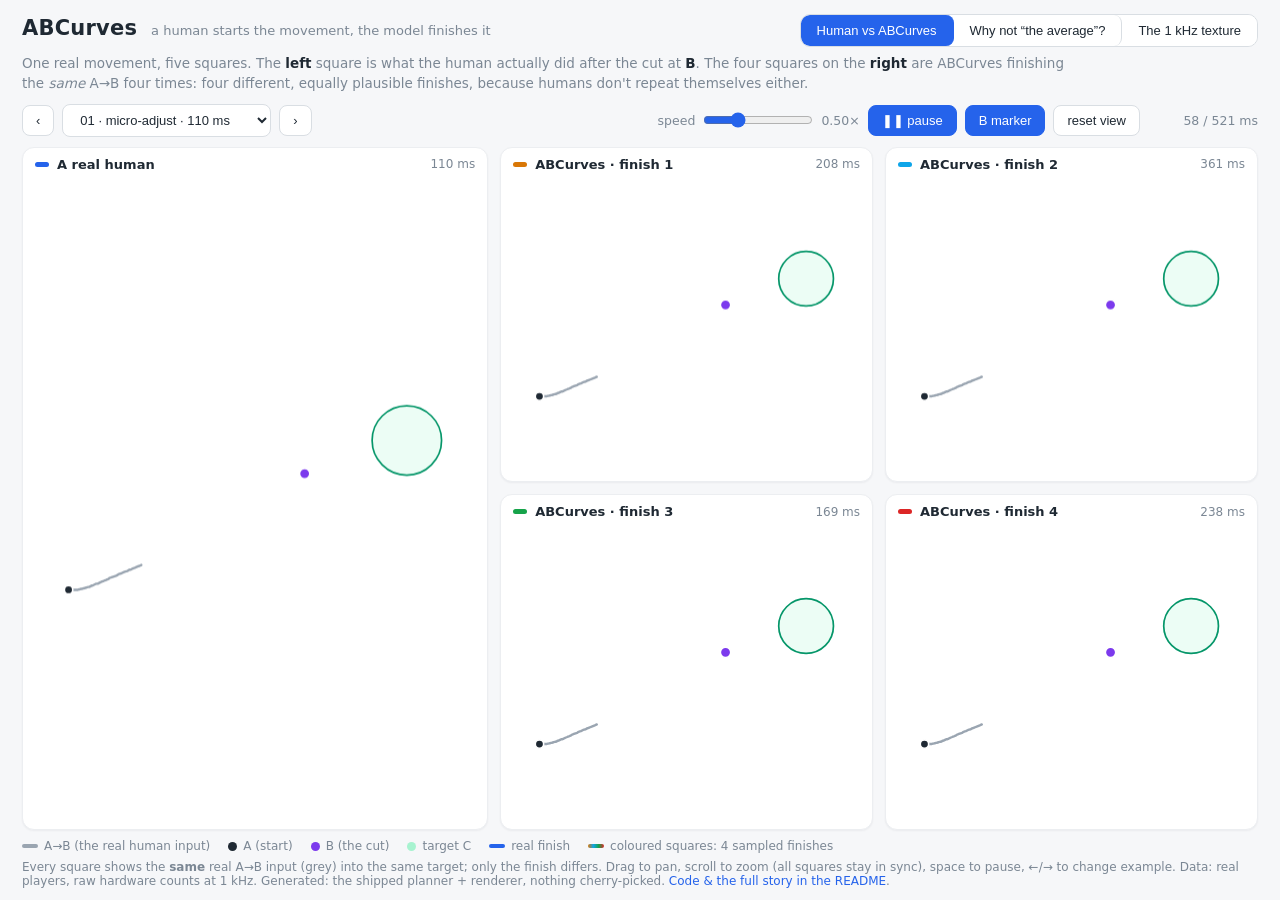
==== docs/index.html @ 5f5b7c45 "Release ABCurves 1.0" ====
<!doctype html>
<html lang="en">
<head>
<meta charset="utf-8">
<meta name="viewport" content="width=device-width, initial-scale=1, viewport-fit=cover">
<meta name="theme-color" content="#f6f7f9">
<title>ABCurves · human mouse movement, A → B → C</title>
<style>
  :root{
    --bg:#f6f7f9; --pane:#ffffff; --ink:#1f2933; --muted:#7b8794; --line:#d9dee3;
    --soft:#eceef1; --human:#2563eb; --prefix:#9aa5b1; --target:#059669; --b:#7c3aed;
    --avg:#c026d3; --gen:#d97706;
    --s0:#d97706; --s1:#0ea5e9; --s2:#16a34a; --s3:#dc2626;
  }
  *{box-sizing:border-box}
  html,body{height:100%;margin:0}
  body{font-family:"Segoe UI",system-ui,Arial,sans-serif;background:var(--bg);color:var(--ink);
       display:flex;flex-direction:column;overflow:hidden}
  header{padding:14px 22px 0;flex:0 0 auto;display:flex;align-items:baseline;gap:14px;flex-wrap:wrap}
  h1{margin:0;font-size:21px;font-weight:700;letter-spacing:.01em}
  .tag{color:var(--muted);font-size:13px}
  .tabs{margin-left:auto;display:inline-flex;border:1px solid var(--line);border-radius:10px;overflow:hidden;background:#fff}
  .tabs button{border:none;background:#fff;padding:8px 16px;font-size:13px;cursor:pointer;color:var(--ink);
    border-right:1px solid var(--line)}
  .tabs button:last-child{border-right:none}
  .tabs button:hover{background:#eef4ff}
  .tabs button.on{background:var(--human);color:#fff}
  .sub{color:var(--muted);font-size:13.5px;line-height:1.5;padding:6px 22px 0;flex:0 0 auto;max-width:1100px}
  .sub b{color:var(--ink)}
  .wrap{flex:1 1 auto;min-height:0;display:flex;flex-direction:column;padding:0 22px 12px}
  .controls{display:flex;flex-wrap:wrap;gap:8px;align-items:center;margin:10px 0;flex:0 0 auto}
  button,select{background:#fff;border:1px solid var(--line);border-radius:8px;padding:7px 13px;
    font-size:13px;cursor:pointer;color:var(--ink);transition:background .12s,border-color .12s}
  button:hover,select:hover{background:#eef4ff;border-color:#c3d4f0}
  button.on{background:var(--human);color:#fff;border-color:var(--human)}
  button.on:hover{background:#1d4ed8}
  .mini{display:inline-flex;border:1px solid var(--line);border-radius:8px;overflow:hidden}
  .mini button{border:none;border-radius:0;border-right:1px solid var(--line);padding:7px 11px}
  .mini button:last-child{border-right:none}
  .mini button.on{background:var(--human);color:#fff}
  .spacer{flex:1 1 auto}
  .clock{font-variant-numeric:tabular-nums;color:var(--muted);font-size:12.5px;min-width:110px;text-align:right}
  label.rng{font-size:12.5px;color:var(--muted);display:inline-flex;align-items:center;gap:6px}
  input[type=range]{accent-color:var(--human);width:110px}
  .panes{flex:1 1 auto;min-height:0;display:grid;gap:12px}
  .panes.spread{grid-template-columns:1.25fr 1fr 1fr;grid-template-rows:1fr 1fr}
  .panes.average{grid-template-columns:1fr 1fr;grid-template-rows:1fr}
  .panes.texture{grid-template-columns:1fr;grid-template-rows:1fr 1fr}
  .pane{background:var(--pane);border:1px solid var(--soft);border-radius:12px;padding:9px 12px 10px;
    display:flex;flex-direction:column;min-width:0;min-height:0;box-shadow:0 1px 2px rgba(16,24,40,.05)}
  .pane.big{grid-row:1/3}
  .pane h2{margin:0 0 5px;font-size:13px;font-weight:600;display:flex;align-items:center;gap:8px;color:var(--ink)}
  .pane-title{min-width:0;overflow:hidden;text-overflow:ellipsis}
  .pane h2 .chip{width:14px;height:5px;border-radius:3px;flex:0 0 auto}
  .pane h2 .ms{color:var(--muted);font-weight:400;font-size:12px;margin-left:auto}
  .cv{flex:1 1 auto;min-height:0}
  canvas{width:100%;height:100%;display:block;border-radius:8px;cursor:grab;touch-action:none}
  canvas.drag{cursor:grabbing}
  .legend{flex:0 0 auto;display:flex;flex-wrap:wrap;gap:14px 18px;margin-top:9px;color:var(--muted);font-size:12px}
  .legend span{display:inline-flex;align-items:center;gap:6px}
  .sw{width:16px;height:4px;border-radius:2px;display:inline-block}
  .dotk{width:9px;height:9px;border-radius:50%;display:inline-block}
  .foot{flex:0 0 auto;color:var(--muted);font-size:12px;margin-top:7px}
  .foot a{color:var(--human);text-decoration:none}
  .foot-mobile{display:none}
  .sr-only{position:absolute;width:1px;height:1px;padding:0;margin:-1px;overflow:hidden;
    clip:rect(0,0,0,0);white-space:nowrap;border:0}
  /* loader */
  #loader{position:fixed;inset:0;background:var(--bg);display:flex;flex-direction:column;
    align-items:center;justify-content:center;z-index:50;transition:opacity .5s}
  #loader.hide{opacity:0;pointer-events:none}
  .loadtrace{width:250px;height:125px}
  .loadmsg{margin-top:16px;color:var(--muted);font-size:13.5px;letter-spacing:.02em;min-height:18px}
  .dot{font-weight:700;color:var(--human)}
  @media(max-width:900px){
    html{height:auto;min-height:100%;overflow-x:hidden}
    body{height:auto;min-height:100%;overflow-x:hidden;overflow-y:auto;
      padding-bottom:env(safe-area-inset-bottom,0px)}
    header{padding:calc(9px + env(safe-area-inset-top,0px)) 10px 0;gap:3px 8px}
    h1{font-size:19px;line-height:1.2}
    .tag{font-size:12px;white-space:nowrap;overflow:hidden;text-overflow:ellipsis;max-width:calc(100vw - 105px)}
    .tabs{order:3;margin:7px 0 0;width:100%;max-width:100%;overflow-x:auto;overscroll-behavior-x:contain;
      scrollbar-width:none;border-radius:11px}
    .tabs::-webkit-scrollbar{display:none}
    .tabs button{flex:1 0 auto;min-height:44px;padding:8px 13px;white-space:nowrap;font-size:12.5px}
    .sub{padding:7px 11px 0;font-size:12.5px;line-height:1.35;min-height:41px;max-width:none}
    .wrap{display:block;min-height:0;padding:0 10px max(14px,env(safe-area-inset-bottom,0px))}
    .controls{position:sticky;top:env(safe-area-inset-top,0px);z-index:20;display:grid;
      grid-template-columns:44px minmax(0,1fr) 44px;
      grid-template-areas:
        "prev pick next"
        "samples samples samples"
        "channels channels channels"
        "play marker reset";
      gap:6px;margin:7px -2px 8px;padding:6px 2px;
      background:rgba(246,247,249,.96);backdrop-filter:blur(9px);
      border-bottom:1px solid rgba(217,222,227,.8)}
    .controls button,.controls select{min-height:44px;font-size:13px}
    #prev{grid-area:prev;font-size:23px;padding:0}
    #pick{grid-area:pick;width:100%;min-width:0;text-overflow:ellipsis}
    #next{grid-area:next;font-size:23px;padding:0}
    #sampSeg{grid-area:samples;width:100%}
    #chanSeg{grid-area:channels;width:100%}
    #sampSeg button,#chanSeg button{flex:1 1 0;min-width:0;padding:7px 5px}
    #play{grid-area:play;padding:7px 5px}
    #btoggle{grid-area:marker;padding:7px 5px}
    #reset{grid-area:reset;padding:7px 5px}
    .controls>.spacer,.controls>span[style],label.rng,.clock{display:none}
    .panes{display:grid;flex:none;min-height:0;gap:7px}
    .panes.spread,.panes.average{height:52vh;height:52svh;min-height:340px;max-height:520px;
      grid-template-columns:minmax(0,1fr) minmax(0,1fr);grid-template-rows:1fr}
    .panes.texture{height:62vh;height:62svh;min-height:440px;max-height:620px;
      grid-template-columns:1fr;grid-template-rows:1fr 1fr}
    .pane{min-height:0;padding:7px 6px 7px;border-radius:10px}
    .pane.big{grid-row:auto}
    .pane.mobile-hidden{display:none}
    .pane h2{font-size:11.5px;line-height:1.25;gap:5px;margin-bottom:4px;white-space:nowrap;overflow:hidden}
    .pane h2 .ms{display:none}
    .pane h2 .chip{width:10px}
    canvas{touch-action:pan-y pinch-zoom;cursor:default}
    .legend{margin-top:7px;padding:1px 0 5px;gap:9px 13px;flex-wrap:nowrap;overflow-x:auto;
      overscroll-behavior-x:contain;scrollbar-width:none;font-size:11px}
    .legend::-webkit-scrollbar{display:none}
    .legend span{flex:0 0 auto}
    .foot{font-size:11.5px;line-height:1.45;margin-top:2px}
    .foot-desktop{display:none}
    .foot-mobile{display:inline}
  }
  @media(max-width:350px){
    .tag{display:none}
    .tabs button{padding-inline:10px;font-size:12px}
    .panes.spread,.panes.average{min-height:320px}
  }
</style>
</head>
<body>

<div id="loader">
  <svg class="loadtrace" viewBox="0 0 250 125" aria-hidden="true">
    <circle cx="222" cy="30" r="15" fill="#ecfdf5" stroke="#059669" stroke-width="3">
      <animate attributeName="r" values="15;17;15" dur="1.3s" repeatCount="indefinite"/>
    </circle>
    <path d="M14,98 C64,98 104,84 140,52 C164,30 198,22 222,30" fill="none"
          stroke="#9aa5b1" stroke-width="3.4" stroke-linecap="round" opacity=".45"/>
    <path id="lt" d="M14,98 C64,98 104,84 140,52 C164,30 198,22 222,30" fill="none"
          stroke="#2563eb" stroke-width="4.2" stroke-linecap="round"
          stroke-dasharray="262" stroke-dashoffset="262">
      <animate attributeName="stroke-dashoffset" values="262;0;0" keyTimes="0;.72;1" dur="1.45s" repeatCount="indefinite"/>
    </path>
    <circle cx="14" cy="98" r="5" fill="#1f2933"/>
    <circle cx="128" cy="62" r="5.6" fill="#7c3aed"/>
  </svg>
  <div class="loadmsg" id="loadmsg">Drawing <span class="dot">A</span> → <span class="dot">B</span> → <span class="dot">C</span> …</div>
</div>

<header>
  <h1>ABCurves</h1>
  <span class="tag">a human starts the movement, the model finishes it</span>
  <div class="tabs" id="tabs" role="tablist" aria-label="Demo view">
    <button data-view="spread" class="on">Human vs ABCurves</button>
    <button data-view="average">Why not “the average”?</button>
    <button data-view="texture">The 1 kHz texture</button>
  </div>
</header>
<div class="sub" id="viewSub" aria-live="polite"></div>

<div class="wrap">
  <div class="controls">
    <button id="prev" title="previous example (←)">‹</button>
    <label class="sr-only" for="pick">Choose an example</label>
    <select id="pick" title="choose an example"></select>
    <button id="next" title="next example (→)">›</button>
    <span style="width:4px"></span>
    <div class="mini" id="chanSeg" style="display:none" role="group" aria-label="Packet axis">
      <button data-ch="0" class="on">horizontal (dx)</button>
      <button data-ch="1">vertical (dy)</button>
    </div>
    <div class="mini" id="sampSeg" style="display:none" role="group" aria-label="Choose an ABCurves finish">
      <button data-s="0" class="on">finish 1</button>
      <button data-s="1">finish 2</button>
      <button data-s="2">finish 3</button>
      <button data-s="3">finish 4</button>
    </div>
    <span class="spacer"></span>
    <label class="rng">speed <input id="speed" type="range" min="0.1" max="1.5" step="0.05" value="0.5"><span id="spdl">0.50×</span></label>
    <button id="play" class="on" title="space">❚❚ pause</button>
    <button id="btoggle" class="on" title="show the cut point">B marker</button>
    <button id="reset" title="reset zoom (double-click a pane)">reset view</button>
    <span class="clock" id="clock"></span>
  </div>

  <div class="panes" id="panes"></div>

  <div class="legend" id="legend"></div>
  <div class="foot"><span class="foot-desktop">
    Every square shows the <b>same</b> real A→B input (grey) into the same target; only the finish differs.
    Drag to pan, scroll to zoom (all squares stay in sync), space to pause, ←/→ to change example.
    Data: real players, raw hardware counts at 1 kHz. Generated: the shipped planner + renderer, nothing cherry-picked.
    </span><span class="foot-mobile">Both cards share the <b>same</b> real A→B input. Choose finishes above and scroll normally over the curves. Real 1 kHz data; shipped model; nothing cherry-picked.</span>
    <a id="repolink" href="https://github.com/optima-manent/ABCurves">Code &amp; the full story in the README</a>.
  </div>
</div>

<script id="payload" type="application/json">{"schema":"abcurves.demo.v1","examples":[{"kind":"micro-adjust","user":"user_a","prefix":[[0.0,0.0],[1.0,0.0],[3.0,0.0],[5.0,0.0],[6.0,0.0],[8.0,0.0],[10.0,0.0],[13.0,0.0],[15.0,0.0],[17.0,0.0],[18.0,0.0],[20.0,0.0],[22.0,-1.0],[24.0,-1.0],[27.0,-2.0],[29.0,-2.0],[31.0,-3.0],[33.0,-3.0],[35.0,-4.0],[36.0,-4.0],[38.0,-5.0],[42.0,-6.0],[44.0,-6.0],[46.0,-7.0],[48.0,-8.0],[49.0,-9.0],[51.0,-9.0],[53.0,-10.0],[57.0,-12.0],[59.0,-13.0],[62.0,-13.0],[64.0,-14.0],[66.0,-15.0],[68.0,-16.0],[70.0,-17.0],[75.0,-19.0],[77.0,-20.0],[80.0,-21.0],[82.0,-22.0],[85.0,-23.0],[87.0,-25.0],[90.0,-26.0],[95.0,-28.0],[98.0,-29.0],[101.0,-30.0],[103.0,-31.0],[106.0,-33.0],[109.0,-34.0],[112.0,-35.0],[118.0,-38.0],[121.0,-39.0],[125.0,-40.0],[128.0,-42.0],[131.0,-43.0],[134.0,-44.0],[138.0,-46.0],[141.0,-47.0],[148.0,-50.0],[151.0,-51.0],[155.0,-53.0],[158.0,-54.0],[162.0,-56.0],[165.0,-57.0],[169.0,-59.0],[176.0,-62.0],[180.0,-63.0],[184.0,-65.0],[187.0,-66.0],[191.0,-68.0],[195.0,-69.0],[199.0,-71.0],[206.0,-74.0],[210.0,-76.0],[214.0,-78.0],[217.0,-79.0],[221.0,-81.0],[225.0,-83.0],[229.0,-84.0],[236.0,-88.0],[240.0,-89.0],[243.0,-91.0],[247.0,-93.0],[251.0,-95.0],[254.0,-97.0],[258.0,-98.0],[265.0,-102.0],[269.0,-104.0],[272.0,-105.0],[276.0,-107.0],[279.0,-109.0],[283.0,-111.0],[286.0,-113.0],[293.0,-116.0],[296.0,-118.0],[300.0,-120.0],[303.0,-122.0],[307.0,-124.0],[310.0,-126.0],[313.0,-128.0],[320.0,-131.0],[323.0,-133.0],[327.0,-135.0],[330.0,-137.0],[333.0,-139.0],[336.0,-141.0],[340.0,-143.0],[346.0,-146.0],[349.0,-148.0],[352.0,-150.0],[355.0,-152.0],[359.0,-154.0],[362.0,-156.0],[365.0,-158.0],[371.0,-161.0],[374.0,-163.0],[376.0,-165.0],[379.0,-167.0],[382.0,-169.0],[385.0,-171.0],[388.0,-172.0],[394.0,-176.0],[396.0,-178.0],[399.0,-179.0],[402.0,-181.0],[405.0,-183.0],[407.0,-185.0],[410.0,-186.0],[415.0,-190.0],[418.0,-192.0],[420.0,-193.0],[423.0,-195.0],[425.0,-197.0],[428.0,-198.0],[430.0,-200.0],[435.0,-203.0],[438.0,-205.0],[440.0,-207.0],[442.0,-208.0],[445.0,-210.0],[447.0,-211.0],[449.0,-213.0],[454.0,-216.0],[456.0,-218.0],[459.0,-220.0],[461.0,-221.0],[463.0,-223.0],[466.0,-224.0],[468.0,-226.0],[473.0,-229.0],[475.0,-231.0],[477.0,-232.0],[480.0,-234.0],[482.0,-235.0],[484.0,-237.0],[487.0,-238.0],[491.0,-241.0],[494.0,-242.0],[496.0,-244.0],[498.0,-245.0],[501.0,-247.0],[503.0,-248.0]],"b":[503.0,-248.0],"target":[720.7,-318.8],"radius":74.0,"real":[[503.0,-248.0],[505.0,-249.0],[510.0,-252.0],[513.0,-253.0],[515.0,-255.0],[517.0,-256.0],[520.0,-257.0],[522.0,-258.0],[524.0,-260.0],[529.0,-262.0],[531.0,-263.0],[533.0,-264.0],[535.0,-266.0],[538.0,-267.0],[540.0,-268.0],[542.0,-269.0],[544.0,-270.0],[548.0,-272.0],[550.0,-274.0],[552.0,-275.0],[554.0,-276.0],[556.0,-277.0],[558.0,-278.0],[560.0,-279.0],[564.0,-281.0],[565.0,-282.0],[567.0,-283.0],[569.0,-284.0],[570.0,-285.0],[572.0,-286.0],[574.0,-287.0],[577.0,-289.0],[578.0,-290.0],[580.0,-291.0],[581.0,-292.0],[583.0,-293.0],[584.0,-294.0],[586.0,-295.0],[588.0,-296.0],[590.0,-297.0],[591.0,-298.0],[592.0,-299.0],[594.0,-300.0],[595.0,-300.0],[596.0,-301.0],[599.0,-303.0],[600.0,-303.0],[601.0,-304.0],[603.0,-305.0],[604.0,-306.0],[605.0,-306.0],[607.0,-307.0],[609.0,-308.0],[610.0,-309.0],[612.0,-309.0],[613.0,-310.0],[615.0,-310.0],[616.0,-311.0],[618.0,-311.0],[621.0,-312.0],[622.0,-313.0],[624.0,-313.0],[625.0,-313.0],[627.0,-314.0],[629.0,-314.0],[630.0,-315.0],[634.0,-315.0],[635.0,-315.0],[637.0,-316.0],[639.0,-316.0],[640.0,-316.0],[642.0,-316.0],[644.0,-317.0],[647.0,-317.0],[649.0,-317.0],[651.0,-317.0],[653.0,-317.0],[655.0,-318.0],[656.0,-318.0],[658.0,-318.0],[661.0,-318.0],[663.0,-318.0],[665.0,-318.0],[666.0,-319.0],[668.0,-319.0],[669.0,-319.0],[671.0,-319.0],[674.0,-319.0],[675.0,-319.0],[676.0,-319.0],[678.0,-320.0],[679.0,-320.0],[680.0,-320.0],[681.0,-320.0],[684.0,-320.0],[685.0,-320.0],[686.0,-320.0],[687.0,-320.0],[687.0,-321.0],[688.0,-321.0],[689.0,-321.0],[691.0,-321.0],[691.0,-321.0],[692.0,-321.0],[693.0,-321.0],[693.0,-321.0],[694.0,-321.0],[694.0,-322.0],[695.0,-322.0],[696.0,-322.0],[696.0,-322.0]],"samples":[[[503.0,-248.0],[505.0,-250.0],[507.0,-250.0],[509.0,-252.0],[511.0,-253.0],[514.0,-255.0],[516.0,-256.0],[518.0,-258.0],[520.0,-259.0],[523.0,-261.0],[525.0,-262.0],[527.0,-264.0],[530.0,-265.0],[532.0,-267.0],[535.0,-268.0],[537.0,-270.0],[540.0,-271.0],[542.0,-272.0],[545.0,-273.0],[547.0,-275.0],[550.0,-276.0],[552.0,-277.0],[554.0,-278.0],[557.0,-280.0],[559.0,-281.0],[562.0,-282.0],[564.0,-283.0],[566.0,-284.0],[569.0,-285.0],[571.0,-286.0],[573.0,-287.0],[576.0,-288.0],[578.0,-289.0],[581.0,-290.0],[583.0,-291.0],[585.0,-292.0],[588.0,-293.0],[590.0,-294.0],[592.0,-294.0],[594.0,-295.0],[597.0,-296.0],[599.0,-297.0],[601.0,-298.0],[603.0,-298.0],[605.0,-299.0],[607.0,-300.0],[609.0,-301.0],[611.0,-302.0],[613.0,-302.0],[615.0,-303.0],[617.0,-304.0],[619.0,-304.0],[621.0,-305.0],[623.0,-306.0],[624.0,-306.0],[626.0,-307.0],[628.0,-307.0],[630.0,-308.0],[632.0,-308.0],[633.0,-309.0],[635.0,-309.0],[637.0,-310.0],[639.0,-310.0],[640.0,-311.0],[642.0,-311.0],[644.0,-312.0],[645.0,-312.0],[647.0,-312.0],[649.0,-313.0],[650.0,-313.0],[652.0,-314.0],[653.0,-314.0],[655.0,-315.0],[656.0,-315.0],[658.0,-316.0],[659.0,-316.0],[661.0,-317.0],[662.0,-317.0],[663.0,-318.0],[665.0,-318.0],[666.0,-318.0],[667.0,-319.0],[668.0,-319.0],[670.0,-320.0],[671.0,-320.0],[672.0,-321.0],[672.0,-321.0],[674.0,-321.0],[675.0,-322.0],[675.0,-322.0],[678.0,-322.0],[679.0,-322.0],[680.0,-323.0],[681.0,-323.0],[682.0,-323.0],[683.0,-323.0],[684.0,-324.0],[685.0,-324.0],[686.0,-324.0],[687.0,-324.0],[687.0,-324.0],[689.0,-325.0],[689.0,-325.0],[691.0,-325.0],[691.0,-325.0],[692.0,-325.0],[693.0,-326.0],[693.0,-326.0],[695.0,-326.0],[695.0,-326.0],[697.0,-326.0],[697.0,-326.0],[698.0,-326.0],[699.0,-326.0],[700.0,-327.0],[701.0,-327.0],[701.0,-327.0],[702.0,-327.0],[703.0,-327.0],[703.0,-327.0],[704.0,-327.0],[704.0,-327.0],[705.0,-327.0],[706.0,-327.0],[706.0,-327.0],[707.0,-327.0],[708.0,-327.0],[708.0,-327.0],[708.0,-327.0],[710.0,-327.0],[710.0,-327.0],[711.0,-327.0],[711.0,-327.0],[713.0,-327.0],[713.0,-327.0],[713.0,-327.0],[715.0,-327.0],[716.0,-327.0],[716.0,-327.0],[716.0,-327.0],[718.0,-327.0],[719.0,-327.0],[719.0,-327.0],[720.0,-327.0],[721.0,-327.0],[722.0,-327.0],[723.0,-327.0],[723.0,-327.0],[724.0,-327.0],[725.0,-327.0],[726.0,-327.0],[727.0,-327.0],[728.0,-327.0],[728.0,-327.0],[730.0,-328.0],[731.0,-328.0],[731.0,-328.0],[733.0,-328.0],[734.0,-328.0],[734.0,-329.0],[735.0,-329.0],[736.0,-329.0],[737.0,-330.0],[738.0,-330.0],[739.0,-330.0],[740.0,-331.0],[740.0,-331.0],[741.0,-331.0],[742.0,-332.0],[743.0,-332.0],[744.0,-333.0],[744.0,-333.0],[745.0,-333.0],[746.0,-334.0],[746.0,-334.0],[747.0,-335.0],[748.0,-335.0],[748.0,-335.0],[749.0,-336.0],[749.0,-336.0],[750.0,-337.0],[751.0,-337.0],[751.0,-337.0],[752.0,-338.0],[752.0,-338.0],[753.0,-339.0],[753.0,-339.0],[754.0,-339.0],[755.0,-340.0],[755.0,-340.0],[756.0,-340.0],[756.0,-341.0],[757.0,-341.0],[758.0,-341.0],[758.0,-341.0],[758.0,-341.0],[759.0,-342.0],[759.0,-342.0],[760.0,-342.0],[761.0,-342.0],[761.0,-343.0],[761.0,-343.0],[762.0,-343.0],[762.0,-343.0],[763.0,-343.0],[763.0,-343.0],[763.0,-343.0],[764.0,-344.0],[764.0,-344.0]],[[503.0,-248.0],[505.0,-249.0],[507.0,-250.0],[509.0,-251.0],[511.0,-252.0],[513.0,-253.0],[515.0,-254.0],[517.0,-256.0],[519.0,-257.0],[521.0,-258.0],[523.0,-259.0],[525.0,-260.0],[527.0,-261.0],[529.0,-262.0],[531.0,-264.0],[533.0,-265.0],[535.0,-266.0],[536.0,-267.0],[538.0,-268.0],[540.0,-269.0],[542.0,-270.0],[543.0,-271.0],[545.0,-272.0],[547.0,-274.0],[549.0,-275.0],[550.0,-276.0],[552.0,-277.0],[553.0,-278.0],[555.0,-279.0],[557.0,-280.0],[558.0,-281.0],[560.0,-282.0],[561.0,-283.0],[563.0,-284.0],[564.0,-285.0],[566.0,-285.0],[567.0,-286.0],[569.0,-287.0],[570.0,-288.0],[571.0,-289.0],[573.0,-290.0],[574.0,-290.0],[576.0,-291.0],[577.0,-292.0],[578.0,-293.0],[580.0,-293.0],[581.0,-294.0],[582.0,-295.0],[584.0,-295.0],[585.0,-296.0],[586.0,-297.0],[588.0,-297.0],[589.0,-298.0],[589.0,-298.0],[592.0,-299.0],[594.0,-299.0],[594.0,-300.0],[596.0,-300.0],[597.0,-301.0],[598.0,-301.0],[600.0,-302.0],[601.0,-302.0],[602.0,-303.0],[603.0,-303.0],[605.0,-303.0],[606.0,-304.0],[607.0,-304.0],[609.0,-304.0],[610.0,-305.0],[611.0,-305.0],[612.0,-305.0],[614.0,-306.0],[615.0,-306.0],[617.0,-306.0],[617.0,-306.0],[618.0,-307.0],[620.0,-307.0],[621.0,-307.0],[622.0,-307.0],[623.0,-308.0],[624.0,-308.0],[625.0,-308.0],[627.0,-308.0],[628.0,-308.0],[629.0,-308.0],[629.0,-308.0],[631.0,-309.0],[632.0,-309.0],[633.0,-309.0],[634.0,-309.0],[635.0,-309.0],[636.0,-309.0],[637.0,-309.0],[637.0,-309.0],[639.0,-309.0],[640.0,-309.0],[641.0,-309.0],[642.0,-309.0],[643.0,-309.0],[644.0,-309.0],[645.0,-309.0],[645.0,-309.0],[647.0,-309.0],[648.0,-309.0],[648.0,-309.0],[649.0,-309.0],[650.0,-309.0],[651.0,-309.0],[652.0,-309.0],[653.0,-309.0],[653.0,-309.0],[654.0,-309.0],[655.0,-309.0],[656.0,-309.0],[656.0,-309.0],[657.0,-309.0],[658.0,-309.0],[658.0,-309.0],[659.0,-309.0],[660.0,-309.0],[660.0,-309.0],[661.0,-309.0],[662.0,-309.0],[662.0,-309.0],[663.0,-309.0],[664.0,-309.0],[664.0,-309.0],[665.0,-309.0],[665.0,-309.0],[666.0,-309.0],[666.0,-309.0],[667.0,-309.0],[668.0,-309.0],[668.0,-309.0],[668.0,-309.0],[669.0,-308.0],[669.0,-308.0],[670.0,-308.0],[670.0,-308.0],[671.0,-308.0],[671.0,-308.0],[672.0,-308.0],[672.0,-308.0],[672.0,-308.0],[673.0,-308.0],[673.0,-308.0],[673.0,-308.0],[674.0,-307.0],[674.0,-307.0],[675.0,-307.0],[675.0,-307.0],[675.0,-307.0],[676.0,-307.0],[676.0,-307.0],[676.0,-307.0],[677.0,-307.0],[677.0,-307.0],[677.0,-307.0],[677.0,-307.0],[678.0,-307.0],[678.0,-307.0],[678.0,-307.0],[678.0,-306.0],[678.0,-306.0],[679.0,-306.0],[679.0,-306.0],[679.0,-306.0],[679.0,-306.0],[679.0,-306.0],[679.0,-306.0],[680.0,-306.0],[680.0,-306.0],[680.0,-306.0],[680.0,-306.0],[680.0,-306.0],[681.0,-306.0],[681.0,-306.0],[681.0,-306.0],[681.0,-306.0],[681.0,-306.0],[681.0,-306.0],[681.0,-306.0],[681.0,-306.0],[682.0,-306.0],[682.0,-306.0],[682.0,-306.0],[682.0,-306.0],[682.0,-306.0],[682.0,-306.0],[682.0,-307.0],[683.0,-307.0],[683.0,-307.0],[683.0,-307.0],[683.0,-308.0],[683.0,-308.0],[683.0,-308.0],[683.0,-308.0],[683.0,-308.0],[684.0,-308.0],[684.0,-308.0],[684.0,-309.0],[684.0,-309.0],[684.0,-309.0],[684.0,-309.0],[684.0,-309.0],[684.0,-309.0],[684.0,-309.0],[684.0,-310.0],[684.0,-310.0],[684.0,-310.0],[684.0,-310.0],[685.0,-310.0],[685.0,-310.0],[685.0,-310.0],[685.0,-310.0],[685.0,-310.0],[685.0,-310.0],[685.0,-311.0],[685.0,-311.0],[685.0,-311.0],[685.0,-311.0],[685.0,-311.0],[685.0,-311.0],[685.0,-311.0],[686.0,-311.0],[686.0,-311.0],[686.0,-311.0],[686.0,-311.0],[686.0,-311.0],[686.0,-311.0],[686.0,-311.0],[687.0,-311.0],[687.0,-311.0],[687.0,-312.0],[687.0,-312.0],[687.0,-312.0],[687.0,-312.0],[687.0,-312.0],[688.0,-312.0],[688.0,-312.0],[688.0,-312.0],[688.0,-312.0],[688.0,-312.0],[688.0,-312.0],[688.0,-312.0],[688.0,-312.0],[688.0,-312.0],[688.0,-312.0],[688.0,-312.0],[688.0,-312.0],[689.0,-312.0],[689.0,-312.0],[689.0,-312.0],[689.0,-312.0],[689.0,-312.0],[689.0,-312.0],[689.0,-312.0],[689.0,-312.0],[689.0,-311.0],[689.0,-311.0],[689.0,-311.0],[689.0,-311.0],[689.0,-311.0],[689.0,-311.0],[689.0,-311.0],[689.0,-311.0],[689.0,-311.0],[689.0,-311.0],[689.0,-311.0],[689.0,-311.0],[689.0,-311.0],[689.0,-311.0],[689.0,-311.0],[689.0,-311.0],[689.0,-311.0],[689.0,-310.0],[689.0,-310.0],[689.0,-310.0],[689.0,-310.0],[689.0,-310.0],[689.0,-310.0],[690.0,-310.0],[690.0,-310.0],[690.0,-310.0],[690.0,-310.0],[690.0,-310.0],[690.0,-310.0],[690.0,-310.0],[690.0,-310.0],[690.0,-309.0],[690.0,-309.0],[690.0,-309.0],[691.0,-309.0],[691.0,-309.0],[691.0,-309.0],[691.0,-309.0],[691.0,-308.0],[691.0,-308.0],[691.0,-308.0],[691.0,-308.0],[691.0,-308.0],[691.0,-307.0],[691.0,-307.0],[691.0,-307.0],[691.0,-307.0],[691.0,-307.0],[691.0,-307.0],[691.0,-306.0],[691.0,-306.0],[691.0,-306.0],[691.0,-306.0],[691.0,-306.0],[690.0,-306.0],[690.0,-305.0],[690.0,-305.0],[690.0,-305.0],[689.0,-305.0],[689.0,-305.0],[689.0,-305.0],[689.0,-305.0],[689.0,-304.0],[689.0,-304.0],[689.0,-304.0],[689.0,-304.0],[688.0,-304.0],[688.0,-304.0],[688.0,-303.0],[688.0,-303.0],[687.0,-303.0],[687.0,-303.0],[687.0,-303.0],[687.0,-303.0],[687.0,-302.0],[687.0,-302.0],[686.0,-302.0],[686.0,-302.0],[686.0,-302.0],[686.0,-301.0],[686.0,-301.0],[685.0,-301.0],[685.0,-301.0],[685.0,-300.0],[684.0,-300.0],[684.0,-300.0],[684.0,-300.0],[683.0,-299.0],[683.0,-299.0],[683.0,-299.0],[683.0,-299.0],[682.0,-298.0],[682.0,-298.0],[682.0,-298.0],[681.0,-298.0],[681.0,-298.0],[681.0,-297.0],[680.0,-297.0],[680.0,-297.0],[680.0,-296.0],[680.0,-296.0],[679.0,-296.0],[679.0,-296.0],[678.0,-296.0]],[[503.0,-248.0],[505.0,-249.0],[507.0,-250.0],[509.0,-251.0],[511.0,-252.0],[512.0,-253.0],[514.0,-255.0],[516.0,-256.0],[518.0,-257.0],[519.0,-258.0],[521.0,-259.0],[523.0,-260.0],[525.0,-260.0],[526.0,-261.0],[528.0,-262.0],[530.0,-263.0],[532.0,-264.0],[534.0,-265.0],[535.0,-265.0],[537.0,-266.0],[539.0,-267.0],[541.0,-268.0],[542.0,-268.0],[544.0,-269.0],[546.0,-270.0],[548.0,-271.0],[549.0,-271.0],[551.0,-272.0],[552.0,-273.0],[554.0,-274.0],[554.0,-274.0],[557.0,-275.0],[559.0,-276.0],[560.0,-277.0],[562.0,-278.0],[563.0,-278.0],[565.0,-279.0],[566.0,-280.0],[568.0,-281.0],[569.0,-281.0],[571.0,-283.0],[571.0,-283.0],[574.0,-283.0],[574.0,-283.0],[576.0,-284.0],[578.0,-285.0],[579.0,-285.0],[581.0,-286.0],[582.0,-286.0],[583.0,-287.0],[585.0,-287.0],[586.0,-288.0],[587.0,-288.0],[588.0,-288.0],[590.0,-289.0],[591.0,-289.0],[592.0,-289.0],[593.0,-290.0],[595.0,-290.0],[595.0,-290.0],[597.0,-291.0],[598.0,-291.0],[599.0,-292.0],[600.0,-292.0],[602.0,-292.0],[603.0,-293.0],[603.0,-293.0],[605.0,-293.0],[606.0,-294.0],[607.0,-294.0],[608.0,-294.0],[609.0,-295.0],[610.0,-295.0],[611.0,-296.0],[613.0,-296.0],[614.0,-296.0],[615.0,-297.0],[615.0,-297.0],[617.0,-297.0],[618.0,-297.0],[619.0,-298.0],[620.0,-298.0],[620.0,-298.0],[622.0,-298.0],[623.0,-299.0],[623.0,-299.0],[625.0,-299.0],[626.0,-300.0],[627.0,-300.0],[628.0,-300.0],[629.0,-301.0],[630.0,-301.0],[631.0,-301.0],[632.0,-302.0],[632.0,-302.0],[634.0,-302.0],[635.0,-303.0],[635.0,-303.0],[636.0,-303.0],[637.0,-304.0],[638.0,-304.0],[639.0,-304.0],[640.0,-305.0],[641.0,-305.0],[642.0,-305.0],[642.0,-306.0],[643.0,-306.0],[644.0,-306.0],[645.0,-306.0],[645.0,-307.0],[646.0,-307.0],[647.0,-307.0],[647.0,-307.0],[648.0,-307.0],[649.0,-308.0],[650.0,-308.0],[650.0,-308.0],[651.0,-308.0],[652.0,-309.0],[652.0,-309.0],[653.0,-309.0],[653.0,-309.0],[655.0,-309.0],[655.0,-309.0],[656.0,-310.0],[657.0,-310.0],[657.0,-310.0],[658.0,-310.0],[659.0,-310.0],[660.0,-311.0],[661.0,-311.0],[661.0,-311.0],[662.0,-311.0],[663.0,-311.0],[664.0,-311.0],[664.0,-311.0],[665.0,-312.0],[666.0,-312.0],[666.0,-312.0],[667.0,-312.0],[668.0,-312.0],[669.0,-312.0],[670.0,-312.0],[670.0,-312.0],[671.0,-312.0],[671.0,-312.0],[672.0,-312.0],[673.0,-312.0],[674.0,-312.0],[674.0,-312.0],[675.0,-312.0],[675.0,-312.0],[676.0,-312.0],[677.0,-312.0],[677.0,-312.0],[678.0,-312.0],[678.0,-312.0],[679.0,-312.0],[679.0,-311.0],[680.0,-311.0],[680.0,-310.0],[680.0,-310.0],[681.0,-310.0],[681.0,-310.0],[681.0,-310.0],[682.0,-309.0],[682.0,-309.0],[682.0,-309.0],[682.0,-309.0],[682.0,-308.0]],[[503.0,-248.0],[505.0,-249.0],[507.0,-250.0],[509.0,-251.0],[511.0,-252.0],[513.0,-253.0],[515.0,-254.0],[517.0,-255.0],[519.0,-256.0],[521.0,-257.0],[523.0,-258.0],[525.0,-259.0],[527.0,-260.0],[529.0,-261.0],[531.0,-262.0],[533.0,-263.0],[535.0,-264.0],[537.0,-265.0],[539.0,-266.0],[540.0,-267.0],[542.0,-268.0],[544.0,-269.0],[546.0,-270.0],[547.0,-271.0],[549.0,-272.0],[551.0,-273.0],[553.0,-273.0],[554.0,-274.0],[557.0,-275.0],[557.0,-275.0],[559.0,-276.0],[561.0,-277.0],[563.0,-278.0],[564.0,-278.0],[566.0,-279.0],[567.0,-280.0],[567.0,-280.0],[570.0,-281.0],[572.0,-282.0],[573.0,-282.0],[575.0,-283.0],[576.0,-283.0],[578.0,-284.0],[579.0,-284.0],[580.0,-285.0],[582.0,-286.0],[583.0,-286.0],[584.0,-287.0],[586.0,-287.0],[587.0,-288.0],[588.0,-288.0],[589.0,-289.0],[591.0,-289.0],[592.0,-289.0],[593.0,-290.0],[594.0,-290.0],[596.0,-291.0],[596.0,-291.0],[597.0,-292.0],[598.0,-292.0],[599.0,-293.0],[600.0,-293.0],[600.0,-293.0],[601.0,-294.0],[602.0,-294.0],[602.0,-294.0],[603.0,-295.0],[604.0,-295.0],[604.0,-295.0],[605.0,-296.0],[605.0,-296.0],[606.0,-296.0],[606.0,-296.0],[607.0,-297.0],[607.0,-297.0],[608.0,-297.0],[609.0,-297.0],[609.0,-297.0],[611.0,-298.0],[611.0,-298.0],[611.0,-298.0],[612.0,-298.0],[612.0,-298.0],[613.0,-298.0],[613.0,-298.0],[614.0,-299.0],[614.0,-299.0],[615.0,-299.0],[615.0,-299.0],[615.0,-299.0],[616.0,-299.0],[616.0,-299.0],[617.0,-300.0],[618.0,-300.0],[618.0,-300.0],[618.0,-300.0],[618.0,-300.0],[619.0,-300.0],[620.0,-301.0],[620.0,-301.0],[620.0,-301.0],[621.0,-301.0],[621.0,-301.0],[622.0,-301.0],[622.0,-301.0],[622.0,-301.0],[623.0,-302.0],[623.0,-302.0],[624.0,-302.0],[624.0,-302.0],[625.0,-302.0],[625.0,-302.0],[625.0,-302.0],[626.0,-302.0],[626.0,-302.0],[627.0,-302.0],[627.0,-302.0],[628.0,-302.0],[628.0,-302.0],[629.0,-302.0],[629.0,-302.0],[630.0,-302.0],[630.0,-302.0],[631.0,-302.0],[632.0,-302.0],[632.0,-302.0],[633.0,-302.0],[633.0,-302.0],[634.0,-302.0],[634.0,-302.0],[636.0,-302.0],[636.0,-302.0],[637.0,-303.0],[638.0,-303.0],[639.0,-303.0],[640.0,-303.0],[640.0,-303.0],[641.0,-303.0],[642.0,-303.0],[643.0,-303.0],[644.0,-303.0],[644.0,-303.0],[646.0,-303.0],[646.0,-303.0],[647.0,-304.0],[648.0,-304.0],[649.0,-304.0],[649.0,-304.0],[651.0,-304.0],[652.0,-304.0],[652.0,-304.0],[653.0,-304.0],[654.0,-304.0],[655.0,-305.0],[656.0,-305.0],[657.0,-305.0],[657.0,-305.0],[658.0,-305.0],[659.0,-306.0],[659.0,-306.0],[661.0,-306.0],[662.0,-306.0],[662.0,-307.0],[663.0,-307.0],[664.0,-307.0],[665.0,-307.0],[666.0,-308.0],[666.0,-308.0],[667.0,-308.0],[668.0,-308.0],[669.0,-309.0],[670.0,-309.0],[670.0,-309.0],[671.0,-310.0],[672.0,-310.0],[673.0,-310.0],[674.0,-311.0],[674.0,-311.0],[675.0,-311.0],[676.0,-312.0],[676.0,-312.0],[677.0,-312.0],[678.0,-313.0],[678.0,-313.0],[679.0,-314.0],[680.0,-314.0],[680.0,-314.0],[681.0,-315.0],[682.0,-315.0],[682.0,-315.0],[683.0,-316.0],[684.0,-316.0],[684.0,-316.0],[685.0,-317.0],[685.0,-317.0],[687.0,-317.0],[687.0,-317.0],[688.0,-318.0],[689.0,-318.0],[689.0,-318.0],[690.0,-318.0],[691.0,-319.0],[691.0,-319.0],[692.0,-319.0],[693.0,-319.0],[694.0,-319.0],[694.0,-320.0],[695.0,-320.0],[696.0,-320.0],[696.0,-320.0],[696.0,-320.0],[697.0,-320.0],[697.0,-320.0],[698.0,-320.0],[699.0,-320.0],[699.0,-320.0],[699.0,-320.0],[700.0,-320.0],[700.0,-320.0],[701.0,-320.0],[701.0,-320.0],[701.0,-320.0],[701.0,-320.0],[702.0,-320.0],[702.0,-320.0],[702.0,-320.0],[703.0,-320.0],[703.0,-320.0],[703.0,-320.0],[703.0,-320.0],[704.0,-320.0],[704.0,-320.0],[704.0,-319.0],[704.0,-319.0],[704.0,-319.0],[704.0,-319.0],[704.0,-319.0],[704.0,-318.0],[704.0,-318.0]]],"average":[[503.0,-248.0],[505.0,-249.0],[507.0,-250.0],[509.0,-251.0],[511.0,-253.0],[514.0,-254.0],[517.0,-255.0],[518.0,-256.0],[520.0,-258.0],[522.0,-259.0],[524.0,-260.0],[527.0,-261.0],[529.0,-263.0],[531.0,-264.0],[533.0,-265.0],[535.0,-266.0],[537.0,-267.0],[539.0,-268.0],[541.0,-270.0],[543.0,-271.0],[545.0,-272.0],[547.0,-273.0],[549.0,-274.0],[551.0,-275.0],[553.0,-276.0],[555.0,-277.0],[557.0,-277.0],[559.0,-278.0],[561.0,-279.0],[563.0,-280.0],[564.0,-281.0],[566.0,-282.0],[568.0,-282.0],[570.0,-283.0],[572.0,-284.0],[574.0,-285.0],[575.0,-285.0],[577.0,-286.0],[579.0,-287.0],[581.0,-287.0],[582.0,-288.0],[584.0,-289.0],[586.0,-289.0],[587.0,-290.0],[589.0,-291.0],[590.0,-291.0],[592.0,-292.0],[594.0,-293.0],[595.0,-293.0],[597.0,-294.0],[598.0,-294.0],[600.0,-295.0],[601.0,-295.0],[602.0,-296.0],[604.0,-296.0],[605.0,-297.0],[607.0,-297.0],[608.0,-298.0],[609.0,-298.0],[611.0,-299.0],[612.0,-299.0],[613.0,-300.0],[614.0,-300.0],[616.0,-300.0],[617.0,-301.0],[618.0,-301.0],[619.0,-302.0],[620.0,-302.0],[622.0,-302.0],[623.0,-303.0],[624.0,-303.0],[625.0,-303.0],[626.0,-304.0],[627.0,-304.0],[628.0,-304.0],[630.0,-304.0],[631.0,-305.0],[632.0,-305.0],[633.0,-305.0],[634.0,-306.0],[635.0,-306.0],[636.0,-306.0],[637.0,-307.0],[638.0,-307.0],[639.0,-307.0],[640.0,-307.0],[641.0,-308.0],[641.0,-308.0],[642.0,-308.0],[643.0,-308.0],[644.0,-309.0],[645.0,-309.0],[646.0,-309.0],[647.0,-309.0],[648.0,-310.0],[649.0,-310.0],[650.0,-310.0],[650.0,-310.0],[651.0,-310.0],[652.0,-311.0],[653.0,-311.0],[654.0,-311.0],[655.0,-311.0],[655.0,-311.0],[656.0,-312.0],[657.0,-312.0],[658.0,-312.0],[659.0,-312.0],[659.0,-312.0],[660.0,-313.0],[661.0,-313.0],[662.0,-313.0],[663.0,-313.0],[664.0,-313.0],[665.0,-313.0],[665.0,-313.0],[666.0,-314.0],[667.0,-314.0],[668.0,-314.0],[669.0,-314.0],[669.0,-314.0],[670.0,-315.0],[671.0,-315.0],[672.0,-315.0],[673.0,-315.0],[673.0,-315.0],[674.0,-315.0],[675.0,-315.0],[676.0,-316.0],[676.0,-316.0],[677.0,-316.0],[678.0,-316.0],[679.0,-316.0],[679.0,-316.0],[680.0,-316.0],[681.0,-316.0],[681.0,-316.0],[682.0,-317.0],[683.0,-317.0],[684.0,-317.0],[685.0,-317.0],[685.0,-317.0],[686.0,-317.0],[687.0,-317.0],[688.0,-317.0],[688.0,-317.0],[689.0,-318.0],[690.0,-318.0],[690.0,-318.0],[691.0,-318.0],[692.0,-318.0],[692.0,-318.0],[693.0,-319.0],[694.0,-319.0],[695.0,-319.0],[695.0,-319.0],[696.0,-319.0],[697.0,-319.0],[697.0,-319.0],[698.0,-320.0],[699.0,-320.0],[699.0,-320.0],[700.0,-320.0],[700.0,-320.0],[701.0,-320.0],[702.0,-321.0],[703.0,-321.0],[703.0,-321.0],[704.0,-321.0],[705.0,-321.0],[706.0,-321.0],[706.0,-321.0],[707.0,-322.0],[708.0,-322.0],[708.0,-322.0],[709.0,-322.0],[710.0,-322.0],[710.0,-322.0],[711.0,-322.0],[711.0,-322.0],[712.0,-322.0],[713.0,-322.0],[713.0,-322.0],[714.0,-323.0],[714.0,-323.0],[715.0,-323.0],[715.0,-323.0],[715.0,-323.0],[716.0,-323.0],[716.0,-323.0],[717.0,-323.0],[718.0,-323.0],[718.0,-323.0],[719.0,-323.0],[719.0,-323.0],[719.0,-323.0],[719.0,-323.0],[720.0,-323.0],[720.0,-323.0],[720.0,-323.0],[720.0,-323.0],[721.0,-323.0],[721.0,-323.0],[721.0,-323.0],[721.0,-323.0],[721.0,-323.0],[721.0,-323.0],[721.0,-323.0],[721.0,-323.0],[721.0,-323.0],[721.0,-323.0],[721.0,-322.0],[721.0,-322.0]]},{"kind":"micro-adjust","user":"user_c","prefix":[[0.0,0.0],[0.0,0.0],[2.0,-1.0],[4.0,-1.0],[5.0,-1.0],[6.0,-1.0],[7.0,-2.0],[9.0,-2.0],[11.0,-3.0],[12.0,-3.0],[14.0,-4.0],[16.0,-5.0],[18.0,-5.0],[19.0,-6.0],[21.0,-6.0],[23.0,-7.0],[24.0,-8.0],[28.0,-9.0],[30.0,-10.0],[32.0,-11.0],[34.0,-12.0],[37.0,-13.0],[38.0,-13.0],[42.0,-15.0],[44.0,-16.0],[45.0,-16.0],[48.0,-18.0],[52.0,-19.0],[55.0,-21.0],[57.0,-22.0],[58.0,-22.0],[61.0,-24.0],[65.0,-25.0],[68.0,-27.0],[71.0,-28.0],[74.0,-30.0],[78.0,-31.0],[81.0,-32.0],[84.0,-34.0],[90.0,-37.0],[93.0,-38.0],[97.0,-40.0],[100.0,-41.0],[103.0,-43.0],[107.0,-44.0],[110.0,-46.0],[113.0,-47.0],[117.0,-49.0],[123.0,-52.0],[126.0,-53.0],[130.0,-55.0],[133.0,-56.0],[137.0,-58.0],[144.0,-61.0],[147.0,-62.0],[151.0,-64.0],[157.0,-67.0],[161.0,-69.0],[164.0,-70.0],[168.0,-72.0],[175.0,-75.0],[178.0,-76.0],[182.0,-78.0],[189.0,-81.0],[192.0,-83.0],[199.0,-86.0],[202.0,-88.0],[205.0,-89.0],[212.0,-93.0],[215.0,-94.0],[222.0,-98.0],[225.0,-100.0],[232.0,-103.0],[235.0,-105.0],[242.0,-108.0],[245.0,-110.0],[248.0,-112.0],[255.0,-115.0],[258.0,-117.0],[265.0,-120.0],[268.0,-122.0],[274.0,-125.0],[277.0,-127.0],[281.0,-129.0],[287.0,-133.0],[290.0,-134.0],[293.0,-136.0],[299.0,-139.0],[303.0,-141.0],[309.0,-144.0],[312.0,-146.0],[315.0,-148.0],[318.0,-150.0],[324.0,-153.0],[327.0,-155.0],[330.0,-157.0],[333.0,-158.0],[336.0,-160.0],[343.0,-163.0],[346.0,-165.0],[349.0,-167.0],[352.0,-169.0],[355.0,-171.0],[358.0,-172.0],[361.0,-174.0],[364.0,-176.0],[368.0,-178.0],[371.0,-180.0],[374.0,-182.0],[377.0,-183.0],[380.0,-185.0],[383.0,-187.0],[387.0,-189.0],[390.0,-191.0],[393.0,-193.0],[396.0,-195.0],[400.0,-197.0],[403.0,-199.0],[406.0,-201.0],[409.0,-203.0],[412.0,-205.0],[413.0,-205.0],[416.0,-207.0],[419.0,-209.0],[423.0,-211.0],[426.0,-213.0],[429.0,-215.0],[433.0,-217.0],[436.0,-218.0],[439.0,-220.0],[442.0,-222.0],[445.0,-223.0],[448.0,-225.0],[452.0,-226.0],[452.0,-227.0],[455.0,-228.0],[458.0,-230.0],[461.0,-231.0],[465.0,-232.0],[468.0,-234.0],[471.0,-235.0],[474.0,-237.0],[478.0,-238.0],[481.0,-240.0],[484.0,-241.0],[488.0,-243.0],[491.0,-244.0],[494.0,-245.0],[497.0,-247.0],[500.0,-248.0],[503.0,-249.0],[504.0,-250.0],[507.0,-251.0],[510.0,-252.0],[514.0,-254.0],[517.0,-255.0],[519.0,-256.0],[523.0,-258.0],[524.0,-258.0],[527.0,-260.0],[530.0,-261.0]],"b":[530.0,-261.0],"target":[690.8,-406.3],"radius":88.0,"real":[[530.0,-261.0],[533.0,-262.0],[536.0,-263.0],[537.0,-264.0],[540.0,-265.0],[543.0,-267.0],[545.0,-268.0],[547.0,-268.0],[550.0,-270.0],[552.0,-271.0],[553.0,-271.0],[556.0,-273.0],[558.0,-274.0],[560.0,-275.0],[563.0,-276.0],[564.0,-277.0],[566.0,-278.0],[568.0,-279.0],[569.0,-280.0],[571.0,-281.0],[572.0,-282.0],[574.0,-282.0],[577.0,-284.0],[578.0,-285.0],[580.0,-286.0],[581.0,-287.0],[582.0,-287.0],[584.0,-289.0],[585.0,-289.0],[586.0,-290.0],[588.0,-291.0],[589.0,-292.0],[590.0,-293.0],[591.0,-293.0],[592.0,-294.0],[594.0,-295.0],[595.0,-296.0],[596.0,-297.0],[597.0,-297.0],[598.0,-298.0],[599.0,-299.0],[600.0,-300.0],[601.0,-300.0],[601.0,-301.0],[603.0,-302.0],[603.0,-303.0],[604.0,-303.0],[605.0,-304.0],[605.0,-305.0],[606.0,-305.0],[607.0,-306.0],[608.0,-307.0],[608.0,-308.0],[609.0,-308.0],[609.0,-309.0],[610.0,-310.0],[610.0,-311.0],[611.0,-311.0],[611.0,-312.0],[612.0,-312.0],[612.0,-313.0],[613.0,-314.0],[613.0,-314.0],[614.0,-315.0],[615.0,-316.0],[615.0,-317.0],[615.0,-317.0],[616.0,-318.0],[616.0,-318.0],[616.0,-319.0],[617.0,-320.0],[617.0,-320.0],[618.0,-321.0],[618.0,-321.0],[618.0,-322.0],[619.0,-322.0],[619.0,-322.0],[619.0,-323.0],[620.0,-324.0],[621.0,-324.0],[621.0,-325.0],[621.0,-325.0],[622.0,-326.0],[622.0,-326.0],[622.0,-326.0],[623.0,-327.0],[623.0,-328.0],[624.0,-328.0],[624.0,-329.0],[624.0,-329.0],[625.0,-330.0],[625.0,-330.0],[626.0,-330.0],[626.0,-331.0],[626.0,-331.0],[627.0,-332.0],[628.0,-333.0],[628.0,-333.0],[629.0,-333.0],[629.0,-334.0],[630.0,-334.0],[630.0,-335.0],[631.0,-335.0],[632.0,-336.0],[633.0,-337.0],[633.0,-337.0],[634.0,-337.0],[635.0,-338.0],[635.0,-338.0],[636.0,-339.0],[636.0,-339.0],[638.0,-340.0],[638.0,-341.0],[639.0,-341.0],[639.0,-341.0],[641.0,-342.0],[641.0,-343.0],[642.0,-343.0],[643.0,-344.0],[644.0,-344.0],[644.0,-345.0],[645.0,-345.0],[646.0,-346.0],[646.0,-346.0],[647.0,-347.0],[648.0,-347.0],[649.0,-348.0],[650.0,-348.0],[651.0,-349.0],[652.0,-349.0],[652.0,-350.0],[653.0,-350.0],[654.0,-351.0],[655.0,-351.0],[655.0,-352.0],[656.0,-352.0],[656.0,-352.0],[657.0,-353.0],[658.0,-353.0],[659.0,-354.0],[659.0,-354.0],[660.0,-354.0],[660.0,-355.0],[661.0,-355.0],[661.0,-355.0],[661.0,-355.0],[662.0,-356.0],[662.0,-356.0]],"samples":[[[530.0,-261.0],[533.0,-263.0],[536.0,-263.0],[539.0,-264.0],[541.0,-266.0],[545.0,-267.0],[546.0,-268.0],[550.0,-270.0],[550.0,-270.0],[555.0,-272.0],[556.0,-274.0],[558.0,-275.0],[560.0,-276.0],[563.0,-277.0],[565.0,-279.0],[567.0,-280.0],[569.0,-281.0],[571.0,-282.0],[573.0,-283.0],[576.0,-284.0],[578.0,-285.0],[580.0,-286.0],[582.0,-288.0],[584.0,-289.0],[586.0,-290.0],[588.0,-291.0],[590.0,-292.0],[592.0,-293.0],[594.0,-294.0],[596.0,-295.0],[598.0,-296.0],[600.0,-297.0],[602.0,-298.0],[604.0,-299.0],[606.0,-300.0],[608.0,-301.0],[610.0,-302.0],[612.0,-303.0],[614.0,-304.0],[616.0,-305.0],[617.0,-306.0],[619.0,-307.0],[621.0,-308.0],[623.0,-309.0],[625.0,-310.0],[627.0,-311.0],[629.0,-312.0],[631.0,-313.0],[633.0,-314.0],[634.0,-315.0],[636.0,-316.0],[639.0,-317.0],[639.0,-317.0],[642.0,-320.0],[642.0,-320.0],[644.0,-321.0],[645.0,-322.0],[647.0,-323.0],[648.0,-323.0],[650.0,-324.0],[651.0,-325.0],[653.0,-326.0],[654.0,-327.0],[656.0,-328.0],[657.0,-328.0],[658.0,-329.0],[660.0,-330.0],[661.0,-331.0],[662.0,-331.0],[664.0,-332.0],[665.0,-333.0],[666.0,-333.0],[668.0,-334.0],[669.0,-334.0],[670.0,-335.0],[672.0,-336.0],[673.0,-336.0],[674.0,-337.0],[675.0,-338.0],[676.0,-338.0],[678.0,-339.0],[679.0,-340.0],[679.0,-340.0],[681.0,-341.0],[682.0,-342.0],[684.0,-342.0],[684.0,-342.0],[685.0,-344.0],[686.0,-344.0],[686.0,-344.0],[688.0,-346.0],[689.0,-346.0],[690.0,-347.0],[690.0,-348.0],[691.0,-348.0],[692.0,-349.0],[693.0,-349.0],[694.0,-350.0],[694.0,-351.0],[695.0,-351.0],[696.0,-352.0],[696.0,-352.0],[697.0,-353.0],[697.0,-353.0],[699.0,-354.0],[699.0,-354.0],[700.0,-355.0],[700.0,-355.0],[701.0,-356.0],[701.0,-356.0],[702.0,-356.0],[704.0,-357.0],[704.0,-357.0],[704.0,-357.0],[705.0,-358.0],[705.0,-359.0],[706.0,-359.0],[706.0,-359.0],[707.0,-360.0],[707.0,-360.0],[708.0,-360.0],[708.0,-360.0],[709.0,-361.0],[709.0,-361.0],[709.0,-361.0],[710.0,-362.0],[711.0,-362.0],[711.0,-362.0],[711.0,-362.0],[712.0,-364.0],[712.0,-364.0],[713.0,-364.0],[713.0,-364.0],[714.0,-365.0],[714.0,-365.0],[714.0,-365.0],[715.0,-366.0],[715.0,-366.0],[715.0,-366.0],[715.0,-366.0],[716.0,-367.0],[716.0,-367.0],[716.0,-367.0],[716.0,-368.0],[717.0,-368.0],[717.0,-368.0],[717.0,-368.0],[717.0,-369.0],[717.0,-369.0],[718.0,-369.0],[718.0,-369.0],[719.0,-370.0],[719.0,-370.0],[719.0,-370.0],[719.0,-370.0],[720.0,-371.0],[720.0,-371.0],[720.0,-371.0],[721.0,-372.0],[721.0,-372.0],[721.0,-372.0],[722.0,-373.0],[722.0,-373.0],[723.0,-373.0],[723.0,-374.0],[723.0,-374.0],[724.0,-375.0],[724.0,-375.0],[724.0,-375.0],[725.0,-376.0],[725.0,-376.0],[726.0,-377.0],[726.0,-377.0],[727.0,-377.0],[727.0,-377.0],[728.0,-378.0],[728.0,-379.0],[729.0,-379.0],[729.0,-379.0],[730.0,-380.0],[730.0,-380.0],[731.0,-381.0],[732.0,-381.0],[732.0,-381.0],[733.0,-382.0],[733.0,-382.0],[734.0,-382.0],[734.0,-383.0],[735.0,-383.0],[735.0,-384.0],[735.0,-384.0],[736.0,-384.0],[737.0,-385.0],[737.0,-385.0],[738.0,-386.0],[738.0,-386.0],[738.0,-386.0],[739.0,-387.0],[739.0,-387.0],[740.0,-388.0],[740.0,-388.0],[740.0,-389.0],[741.0,-389.0],[741.0,-390.0],[741.0,-390.0],[742.0,-391.0],[742.0,-391.0],[742.0,-392.0],[743.0,-392.0],[743.0,-392.0],[743.0,-393.0],[744.0,-394.0],[744.0,-394.0],[744.0,-394.0],[744.0,-394.0],[745.0,-395.0],[745.0,-396.0],[746.0,-396.0],[746.0,-396.0],[747.0,-397.0],[747.0,-397.0],[747.0,-398.0],[747.0,-398.0],[748.0,-398.0],[748.0,-398.0],[749.0,-399.0],[749.0,-399.0],[749.0,-399.0],[750.0,-400.0],[750.0,-400.0],[750.0,-400.0],[751.0,-400.0],[751.0,-401.0],[751.0,-401.0],[752.0,-401.0],[752.0,-401.0],[752.0,-401.0],[752.0,-402.0],[753.0,-402.0],[753.0,-402.0],[753.0,-402.0]],[[530.0,-261.0],[533.0,-262.0],[536.0,-263.0],[539.0,-264.0],[541.0,-265.0],[544.0,-266.0],[547.0,-267.0],[549.0,-268.0],[552.0,-269.0],[554.0,-270.0],[557.0,-271.0],[559.0,-273.0],[561.0,-274.0],[563.0,-275.0],[565.0,-276.0],[567.0,-277.0],[569.0,-278.0],[571.0,-279.0],[573.0,-280.0],[575.0,-281.0],[577.0,-282.0],[578.0,-283.0],[580.0,-284.0],[582.0,-285.0],[583.0,-286.0],[585.0,-287.0],[586.0,-289.0],[588.0,-290.0],[589.0,-291.0],[590.0,-292.0],[592.0,-293.0],[593.0,-294.0],[594.0,-295.0],[596.0,-296.0],[597.0,-297.0],[598.0,-298.0],[599.0,-299.0],[600.0,-300.0],[601.0,-301.0],[603.0,-302.0],[604.0,-303.0],[605.0,-304.0],[607.0,-305.0],[607.0,-305.0],[608.0,-306.0],[609.0,-307.0],[610.0,-308.0],[611.0,-309.0],[612.0,-310.0],[613.0,-311.0],[613.0,-312.0],[614.0,-312.0],[615.0,-313.0],[615.0,-313.0],[617.0,-315.0],[619.0,-316.0],[619.0,-317.0],[620.0,-317.0],[620.0,-318.0],[621.0,-319.0],[622.0,-320.0],[623.0,-320.0],[624.0,-321.0],[624.0,-322.0],[625.0,-322.0],[626.0,-323.0],[626.0,-324.0],[626.0,-324.0],[628.0,-325.0],[628.0,-325.0],[629.0,-326.0],[630.0,-327.0],[631.0,-327.0],[632.0,-328.0],[632.0,-328.0],[632.0,-329.0],[633.0,-330.0],[634.0,-330.0],[634.0,-331.0],[635.0,-331.0],[636.0,-332.0],[636.0,-332.0],[637.0,-333.0],[637.0,-333.0],[638.0,-334.0],[638.0,-334.0],[639.0,-335.0],[639.0,-335.0],[640.0,-335.0],[640.0,-336.0],[641.0,-336.0],[642.0,-337.0],[642.0,-337.0],[642.0,-337.0],[643.0,-338.0],[643.0,-338.0],[644.0,-339.0],[644.0,-339.0],[645.0,-340.0],[645.0,-340.0],[646.0,-340.0],[646.0,-340.0],[646.0,-341.0],[647.0,-342.0],[647.0,-342.0],[648.0,-342.0],[648.0,-342.0],[648.0,-343.0],[649.0,-343.0],[649.0,-343.0],[650.0,-344.0],[650.0,-344.0],[650.0,-345.0],[651.0,-345.0],[651.0,-345.0],[651.0,-346.0],[652.0,-346.0],[652.0,-346.0],[652.0,-347.0],[653.0,-347.0],[653.0,-347.0],[653.0,-347.0],[654.0,-348.0],[654.0,-348.0],[654.0,-348.0],[655.0,-349.0],[655.0,-349.0],[655.0,-349.0],[656.0,-349.0],[656.0,-349.0],[656.0,-350.0],[656.0,-350.0],[657.0,-350.0],[657.0,-351.0],[657.0,-351.0],[658.0,-351.0],[658.0,-351.0],[659.0,-351.0],[659.0,-351.0],[659.0,-352.0],[659.0,-352.0],[660.0,-352.0],[660.0,-352.0],[660.0,-352.0],[660.0,-353.0],[660.0,-353.0],[660.0,-353.0],[661.0,-353.0],[661.0,-354.0],[661.0,-354.0],[661.0,-354.0],[661.0,-354.0],[662.0,-354.0],[662.0,-354.0],[662.0,-354.0],[663.0,-355.0],[663.0,-355.0],[663.0,-355.0],[663.0,-355.0],[663.0,-355.0],[663.0,-355.0],[663.0,-355.0],[664.0,-355.0],[664.0,-355.0],[664.0,-356.0],[664.0,-356.0],[664.0,-356.0],[664.0,-356.0],[665.0,-356.0],[665.0,-356.0],[665.0,-356.0],[665.0,-356.0],[665.0,-356.0],[665.0,-356.0],[665.0,-357.0],[666.0,-357.0],[666.0,-357.0],[666.0,-357.0],[666.0,-357.0],[666.0,-357.0],[666.0,-357.0],[666.0,-357.0],[666.0,-357.0],[667.0,-357.0],[667.0,-357.0],[667.0,-357.0],[667.0,-358.0],[667.0,-358.0],[667.0,-358.0],[667.0,-358.0],[667.0,-358.0],[667.0,-358.0],[667.0,-358.0],[668.0,-358.0],[668.0,-358.0],[668.0,-358.0],[668.0,-359.0],[668.0,-359.0],[668.0,-359.0],[668.0,-359.0],[668.0,-359.0],[668.0,-359.0],[668.0,-360.0],[668.0,-360.0],[668.0,-360.0],[668.0,-360.0],[669.0,-360.0],[669.0,-360.0],[669.0,-360.0],[669.0,-361.0],[669.0,-361.0],[669.0,-361.0],[669.0,-361.0],[669.0,-361.0],[669.0,-361.0],[669.0,-361.0],[669.0,-362.0],[669.0,-362.0],[669.0,-362.0],[669.0,-362.0],[669.0,-362.0],[669.0,-362.0],[669.0,-362.0],[669.0,-362.0],[670.0,-362.0],[670.0,-362.0],[670.0,-362.0],[670.0,-363.0],[670.0,-363.0],[670.0,-363.0],[670.0,-363.0],[670.0,-363.0],[670.0,-363.0],[670.0,-363.0],[670.0,-363.0],[670.0,-363.0],[670.0,-363.0],[670.0,-363.0],[670.0,-363.0],[670.0,-364.0],[670.0,-364.0],[670.0,-364.0],[671.0,-364.0],[671.0,-364.0],[671.0,-364.0],[671.0,-364.0],[671.0,-364.0],[671.0,-364.0],[671.0,-364.0],[671.0,-364.0],[671.0,-364.0],[671.0,-364.0],[671.0,-364.0],[671.0,-364.0],[671.0,-364.0],[671.0,-365.0],[671.0,-365.0],[671.0,-365.0],[671.0,-365.0],[671.0,-365.0],[671.0,-365.0],[672.0,-365.0],[672.0,-365.0],[672.0,-365.0],[672.0,-365.0],[672.0,-365.0],[672.0,-365.0],[672.0,-365.0],[672.0,-365.0],[672.0,-365.0],[672.0,-365.0],[672.0,-366.0],[672.0,-366.0],[672.0,-366.0],[672.0,-366.0],[672.0,-366.0],[672.0,-366.0],[672.0,-366.0],[672.0,-366.0],[672.0,-366.0],[672.0,-366.0],[672.0,-366.0],[672.0,-366.0],[672.0,-366.0],[672.0,-366.0],[672.0,-366.0],[673.0,-367.0],[673.0,-367.0],[673.0,-367.0],[673.0,-367.0],[673.0,-367.0],[673.0,-367.0],[673.0,-367.0],[673.0,-367.0],[673.0,-367.0],[673.0,-367.0],[673.0,-367.0],[673.0,-367.0],[673.0,-367.0],[673.0,-367.0],[673.0,-367.0],[674.0,-367.0],[674.0,-367.0],[674.0,-367.0],[674.0,-367.0],[674.0,-367.0],[674.0,-367.0],[674.0,-367.0],[674.0,-367.0],[675.0,-367.0],[675.0,-367.0],[675.0,-367.0],[675.0,-367.0],[675.0,-367.0],[675.0,-367.0],[675.0,-367.0],[676.0,-367.0],[676.0,-367.0],[676.0,-367.0],[676.0,-367.0],[676.0,-367.0],[676.0,-367.0],[676.0,-366.0],[676.0,-366.0],[676.0,-366.0],[677.0,-366.0],[677.0,-365.0],[677.0,-365.0],[677.0,-365.0],[677.0,-365.0],[677.0,-365.0],[677.0,-365.0],[677.0,-364.0],[677.0,-364.0],[677.0,-364.0],[677.0,-364.0],[677.0,-364.0],[677.0,-364.0],[677.0,-364.0],[677.0,-363.0],[677.0,-363.0],[677.0,-363.0],[677.0,-363.0],[677.0,-363.0],[677.0,-362.0],[677.0,-362.0],[677.0,-362.0],[677.0,-362.0],[677.0,-362.0],[677.0,-361.0],[677.0,-361.0],[676.0,-361.0],[676.0,-361.0],[676.0,-360.0],[676.0,-360.0],[676.0,-360.0],[675.0,-360.0],[675.0,-359.0],[675.0,-359.0],[675.0,-359.0],[675.0,-359.0],[674.0,-358.0],[674.0,-358.0],[674.0,-358.0],[674.0,-357.0],[674.0,-357.0],[673.0,-357.0],[673.0,-357.0],[673.0,-356.0],[673.0,-356.0],[672.0,-356.0],[672.0,-356.0],[672.0,-355.0],[672.0,-355.0],[671.0,-355.0],[671.0,-354.0],[671.0,-354.0],[670.0,-354.0],[670.0,-353.0],[670.0,-353.0],[669.0,-353.0],[669.0,-353.0],[669.0,-352.0],[668.0,-352.0],[668.0,-352.0],[668.0,-351.0],[668.0,-351.0],[667.0,-351.0],[667.0,-351.0],[666.0,-350.0],[666.0,-350.0],[665.0,-349.0]],[[530.0,-261.0],[534.0,-262.0],[536.0,-263.0],[538.0,-264.0],[540.0,-265.0],[543.0,-266.0],[545.0,-267.0],[547.0,-268.0],[548.0,-269.0],[550.0,-270.0],[552.0,-271.0],[553.0,-272.0],[555.0,-273.0],[557.0,-274.0],[558.0,-275.0],[560.0,-275.0],[561.0,-276.0],[562.0,-277.0],[564.0,-278.0],[565.0,-278.0],[567.0,-279.0],[568.0,-280.0],[569.0,-281.0],[571.0,-282.0],[572.0,-282.0],[573.0,-283.0],[575.0,-284.0],[576.0,-285.0],[577.0,-285.0],[578.0,-286.0],[578.0,-286.0],[581.0,-288.0],[582.0,-289.0],[583.0,-290.0],[584.0,-290.0],[585.0,-291.0],[586.0,-292.0],[587.0,-293.0],[589.0,-294.0],[590.0,-296.0],[590.0,-296.0],[592.0,-296.0],[593.0,-297.0],[593.0,-297.0],[594.0,-299.0],[594.0,-299.0],[596.0,-301.0],[597.0,-301.0],[598.0,-302.0],[599.0,-303.0],[600.0,-304.0],[601.0,-304.0],[602.0,-305.0],[603.0,-306.0],[603.0,-307.0],[604.0,-308.0],[605.0,-308.0],[606.0,-309.0],[607.0,-309.0],[607.0,-309.0],[609.0,-310.0],[609.0,-311.0],[610.0,-312.0],[611.0,-312.0],[612.0,-313.0],[613.0,-314.0],[613.0,-314.0],[614.0,-315.0],[615.0,-315.0],[616.0,-316.0],[616.0,-317.0],[617.0,-317.0],[618.0,-318.0],[619.0,-318.0],[619.0,-319.0],[620.0,-320.0],[621.0,-320.0],[621.0,-320.0],[622.0,-321.0],[623.0,-322.0],[623.0,-322.0],[624.0,-323.0],[624.0,-323.0],[625.0,-324.0],[626.0,-325.0],[626.0,-325.0],[627.0,-326.0],[628.0,-327.0],[628.0,-327.0],[629.0,-328.0],[629.0,-328.0],[630.0,-329.0],[631.0,-329.0],[632.0,-330.0],[632.0,-330.0],[633.0,-331.0],[634.0,-331.0],[634.0,-332.0],[635.0,-332.0],[636.0,-333.0],[636.0,-333.0],[637.0,-334.0],[637.0,-334.0],[638.0,-335.0],[638.0,-335.0],[639.0,-336.0],[640.0,-337.0],[640.0,-337.0],[641.0,-338.0],[641.0,-338.0],[642.0,-339.0],[642.0,-339.0],[643.0,-340.0],[643.0,-340.0],[644.0,-341.0],[645.0,-341.0],[645.0,-342.0],[646.0,-342.0],[646.0,-342.0],[647.0,-343.0],[647.0,-344.0],[647.0,-344.0],[648.0,-344.0],[649.0,-345.0],[649.0,-345.0],[650.0,-346.0],[650.0,-346.0],[651.0,-346.0],[651.0,-347.0],[651.0,-347.0],[652.0,-347.0],[653.0,-348.0],[653.0,-348.0],[653.0,-348.0],[654.0,-349.0],[654.0,-349.0],[655.0,-350.0],[655.0,-350.0],[656.0,-350.0],[656.0,-350.0],[656.0,-351.0],[657.0,-351.0],[657.0,-352.0],[657.0,-352.0],[658.0,-353.0],[658.0,-353.0],[659.0,-353.0],[659.0,-354.0],[660.0,-354.0],[660.0,-354.0],[661.0,-355.0],[661.0,-355.0],[662.0,-356.0],[662.0,-356.0],[662.0,-356.0],[663.0,-357.0],[663.0,-357.0],[664.0,-357.0],[664.0,-357.0],[665.0,-358.0],[665.0,-358.0],[665.0,-358.0],[666.0,-359.0],[666.0,-359.0],[667.0,-359.0],[667.0,-359.0],[668.0,-360.0],[668.0,-360.0],[668.0,-360.0],[669.0,-360.0],[669.0,-360.0],[669.0,-360.0],[670.0,-360.0],[670.0,-360.0],[670.0,-360.0],[671.0,-360.0],[671.0,-360.0],[671.0,-360.0],[671.0,-360.0],[671.0,-360.0],[672.0,-360.0],[672.0,-360.0],[672.0,-360.0],[672.0,-360.0],[672.0,-360.0],[672.0,-360.0],[672.0,-360.0],[672.0,-360.0],[672.0,-359.0],[672.0,-359.0],[672.0,-359.0],[672.0,-359.0],[672.0,-358.0]],[[530.0,-261.0],[533.0,-262.0],[536.0,-263.0],[538.0,-264.0],[541.0,-265.0],[543.0,-266.0],[546.0,-267.0],[548.0,-268.0],[550.0,-269.0],[552.0,-270.0],[554.0,-271.0],[556.0,-272.0],[558.0,-273.0],[560.0,-274.0],[562.0,-275.0],[564.0,-276.0],[565.0,-278.0],[568.0,-278.0],[569.0,-279.0],[570.0,-280.0],[572.0,-281.0],[574.0,-282.0],[575.0,-283.0],[577.0,-284.0],[580.0,-285.0],[580.0,-286.0],[582.0,-287.0],[583.0,-288.0],[586.0,-289.0],[586.0,-289.0],[588.0,-291.0],[590.0,-291.0],[591.0,-292.0],[593.0,-293.0],[594.0,-294.0],[595.0,-295.0],[595.0,-295.0],[598.0,-296.0],[599.0,-297.0],[601.0,-298.0],[601.0,-298.0],[603.0,-300.0],[605.0,-300.0],[606.0,-301.0],[607.0,-302.0],[608.0,-303.0],[609.0,-303.0],[610.0,-304.0],[612.0,-305.0],[613.0,-305.0],[614.0,-306.0],[615.0,-307.0],[616.0,-307.0],[617.0,-308.0],[618.0,-309.0],[619.0,-309.0],[621.0,-310.0],[621.0,-310.0],[622.0,-311.0],[622.0,-312.0],[623.0,-312.0],[624.0,-313.0],[625.0,-313.0],[625.0,-314.0],[626.0,-315.0],[626.0,-315.0],[627.0,-316.0],[628.0,-316.0],[629.0,-317.0],[629.0,-317.0],[630.0,-318.0],[630.0,-318.0],[631.0,-319.0],[631.0,-319.0],[632.0,-320.0],[632.0,-320.0],[633.0,-320.0],[633.0,-320.0],[635.0,-321.0],[635.0,-321.0],[635.0,-322.0],[635.0,-322.0],[635.0,-323.0],[635.0,-323.0],[636.0,-324.0],[636.0,-324.0],[636.0,-324.0],[637.0,-325.0],[637.0,-325.0],[637.0,-325.0],[637.0,-326.0],[637.0,-326.0],[638.0,-327.0],[638.0,-327.0],[638.0,-328.0],[638.0,-328.0],[638.0,-328.0],[639.0,-329.0],[639.0,-329.0],[639.0,-330.0],[639.0,-330.0],[639.0,-331.0],[639.0,-331.0],[639.0,-331.0],[639.0,-332.0],[640.0,-332.0],[640.0,-332.0],[640.0,-333.0],[640.0,-333.0],[640.0,-334.0],[640.0,-334.0],[641.0,-334.0],[641.0,-334.0],[641.0,-334.0],[641.0,-335.0],[641.0,-335.0],[642.0,-336.0],[642.0,-336.0],[642.0,-336.0],[643.0,-337.0],[643.0,-337.0],[643.0,-337.0],[644.0,-338.0],[644.0,-338.0],[644.0,-339.0],[645.0,-339.0],[645.0,-339.0],[646.0,-340.0],[646.0,-340.0],[646.0,-340.0],[647.0,-341.0],[648.0,-342.0],[648.0,-342.0],[649.0,-342.0],[649.0,-343.0],[650.0,-343.0],[650.0,-344.0],[651.0,-344.0],[651.0,-344.0],[652.0,-345.0],[652.0,-345.0],[652.0,-345.0],[653.0,-346.0],[654.0,-347.0],[655.0,-347.0],[655.0,-347.0],[656.0,-348.0],[656.0,-348.0],[657.0,-349.0],[658.0,-349.0],[658.0,-350.0],[659.0,-350.0],[660.0,-351.0],[660.0,-352.0],[661.0,-352.0],[661.0,-353.0],[662.0,-353.0],[663.0,-354.0],[663.0,-354.0],[664.0,-355.0],[664.0,-355.0],[665.0,-356.0],[665.0,-356.0],[666.0,-357.0],[666.0,-357.0],[667.0,-358.0],[667.0,-358.0],[668.0,-359.0],[668.0,-359.0],[669.0,-360.0],[669.0,-361.0],[670.0,-361.0],[670.0,-362.0],[671.0,-363.0],[671.0,-363.0],[672.0,-364.0],[672.0,-365.0],[672.0,-365.0],[673.0,-366.0],[673.0,-367.0],[674.0,-367.0],[674.0,-368.0],[674.0,-368.0],[675.0,-369.0],[675.0,-370.0],[676.0,-371.0],[676.0,-371.0],[676.0,-372.0],[677.0,-372.0],[677.0,-372.0],[677.0,-373.0],[678.0,-374.0],[678.0,-374.0],[678.0,-375.0],[678.0,-375.0],[679.0,-376.0],[679.0,-376.0],[680.0,-377.0],[680.0,-377.0],[681.0,-378.0],[681.0,-378.0],[681.0,-379.0],[681.0,-379.0],[682.0,-380.0],[682.0,-380.0],[683.0,-380.0],[683.0,-381.0],[683.0,-381.0],[684.0,-382.0],[684.0,-382.0],[684.0,-382.0],[685.0,-383.0],[685.0,-383.0],[686.0,-383.0],[686.0,-383.0],[686.0,-384.0],[686.0,-384.0],[687.0,-384.0],[687.0,-384.0],[688.0,-385.0],[688.0,-385.0],[688.0,-385.0],[688.0,-385.0],[689.0,-386.0],[689.0,-386.0],[689.0,-386.0],[689.0,-386.0],[689.0,-386.0],[689.0,-386.0],[690.0,-387.0],[690.0,-387.0],[690.0,-387.0],[690.0,-387.0],[690.0,-387.0],[690.0,-387.0],[690.0,-387.0]]],"average":[[530.0,-261.0],[533.0,-262.0],[536.0,-263.0],[539.0,-264.0],[541.0,-265.0],[544.0,-266.0],[547.0,-268.0],[549.0,-269.0],[551.0,-270.0],[553.0,-271.0],[556.0,-272.0],[558.0,-273.0],[560.0,-274.0],[562.0,-276.0],[564.0,-277.0],[566.0,-278.0],[567.0,-279.0],[569.0,-280.0],[571.0,-281.0],[573.0,-282.0],[574.0,-283.0],[576.0,-284.0],[578.0,-285.0],[579.0,-286.0],[581.0,-287.0],[583.0,-288.0],[584.0,-289.0],[586.0,-290.0],[587.0,-291.0],[589.0,-292.0],[592.0,-293.0],[593.0,-294.0],[594.0,-295.0],[595.0,-296.0],[597.0,-297.0],[598.0,-298.0],[599.0,-299.0],[601.0,-300.0],[602.0,-301.0],[604.0,-301.0],[605.0,-302.0],[606.0,-303.0],[608.0,-304.0],[609.0,-305.0],[610.0,-306.0],[610.0,-307.0],[613.0,-308.0],[614.0,-309.0],[615.0,-309.0],[616.0,-310.0],[617.0,-311.0],[619.0,-312.0],[621.0,-313.0],[621.0,-313.0],[622.0,-314.0],[623.0,-315.0],[624.0,-317.0],[625.0,-317.0],[627.0,-317.0],[627.0,-318.0],[628.0,-319.0],[629.0,-320.0],[630.0,-320.0],[631.0,-321.0],[632.0,-322.0],[633.0,-322.0],[634.0,-323.0],[635.0,-324.0],[635.0,-324.0],[636.0,-325.0],[637.0,-326.0],[638.0,-326.0],[639.0,-327.0],[640.0,-327.0],[641.0,-328.0],[641.0,-329.0],[642.0,-329.0],[643.0,-330.0],[644.0,-330.0],[645.0,-331.0],[645.0,-331.0],[646.0,-332.0],[647.0,-333.0],[647.0,-333.0],[648.0,-334.0],[649.0,-334.0],[650.0,-335.0],[650.0,-335.0],[651.0,-336.0],[652.0,-337.0],[652.0,-337.0],[653.0,-337.0],[654.0,-338.0],[654.0,-338.0],[655.0,-339.0],[655.0,-339.0],[656.0,-340.0],[656.0,-340.0],[657.0,-340.0],[658.0,-341.0],[658.0,-341.0],[659.0,-342.0],[659.0,-342.0],[660.0,-343.0],[660.0,-343.0],[661.0,-343.0],[661.0,-344.0],[662.0,-344.0],[662.0,-344.0],[663.0,-345.0],[663.0,-345.0],[664.0,-346.0],[664.0,-346.0],[665.0,-346.0],[665.0,-347.0],[665.0,-347.0],[666.0,-348.0],[667.0,-348.0],[667.0,-348.0],[668.0,-349.0],[668.0,-349.0],[668.0,-349.0],[669.0,-350.0],[670.0,-350.0],[670.0,-350.0],[671.0,-351.0],[671.0,-351.0],[672.0,-351.0],[672.0,-352.0],[673.0,-352.0],[673.0,-352.0],[674.0,-353.0],[674.0,-353.0],[675.0,-353.0],[675.0,-353.0],[676.0,-354.0],[676.0,-354.0],[677.0,-355.0],[677.0,-355.0],[677.0,-355.0],[678.0,-355.0],[678.0,-356.0],[679.0,-356.0],[679.0,-356.0],[680.0,-357.0],[680.0,-357.0],[681.0,-357.0],[681.0,-357.0],[682.0,-358.0],[682.0,-358.0],[683.0,-358.0],[683.0,-358.0],[683.0,-358.0],[684.0,-359.0],[684.0,-360.0],[684.0,-360.0],[685.0,-360.0],[686.0,-360.0],[686.0,-360.0],[687.0,-361.0],[687.0,-361.0],[688.0,-362.0],[688.0,-362.0],[688.0,-362.0],[689.0,-362.0],[689.0,-363.0],[690.0,-363.0],[690.0,-363.0],[690.0,-364.0],[690.0,-364.0],[691.0,-364.0],[692.0,-365.0],[692.0,-365.0],[693.0,-365.0],[693.0,-366.0],[693.0,-366.0],[694.0,-366.0],[694.0,-367.0],[694.0,-367.0],[695.0,-367.0],[695.0,-367.0],[696.0,-368.0],[696.0,-368.0],[697.0,-368.0],[697.0,-368.0],[698.0,-369.0],[698.0,-369.0],[698.0,-369.0],[699.0,-370.0],[699.0,-370.0],[700.0,-370.0],[700.0,-370.0],[700.0,-371.0],[701.0,-371.0],[701.0,-371.0],[702.0,-372.0],[702.0,-372.0],[702.0,-372.0],[703.0,-373.0],[703.0,-373.0],[704.0,-373.0],[704.0,-373.0],[704.0,-373.0],[705.0,-374.0],[705.0,-374.0],[705.0,-374.0],[705.0,-374.0],[706.0,-374.0],[706.0,-375.0],[706.0,-375.0],[707.0,-375.0],[707.0,-375.0],[707.0,-375.0],[707.0,-375.0],[707.0,-375.0],[708.0,-376.0],[708.0,-376.0],[708.0,-376.0],[708.0,-376.0],[708.0,-376.0],[708.0,-376.0],[708.0,-376.0],[708.0,-376.0],[708.0,-376.0],[708.0,-376.0],[708.0,-376.0],[708.0,-376.0],[708.0,-376.0],[708.0,-376.0],[708.0,-376.0],[708.0,-376.0],[708.0,-376.0],[708.0,-376.0],[708.0,-376.0],[708.0,-376.0],[708.0,-376.0]]},{"kind":"flick","user":"user_a","prefix":[[0.0,0.0],[0.0,0.0],[0.0,1.0],[0.0,1.0],[-1.0,1.0],[-1.0,1.0],[-1.0,1.0],[-1.0,1.0],[-1.0,1.0],[-1.0,2.0],[-1.0,2.0],[-2.0,2.0],[-2.0,2.0],[-2.0,2.0],[-2.0,2.0],[-2.0,2.0],[-3.0,3.0],[-3.0,3.0],[-3.0,3.0],[-4.0,3.0],[-4.0,3.0],[-4.0,3.0],[-4.0,3.0],[-5.0,4.0],[-5.0,4.0],[-5.0,4.0],[-6.0,4.0],[-6.0,4.0],[-7.0,4.0],[-7.0,4.0],[-8.0,4.0],[-8.0,4.0],[-9.0,4.0],[-10.0,5.0],[-10.0,5.0],[-11.0,5.0],[-12.0,5.0],[-13.0,5.0],[-14.0,5.0],[-14.0,5.0],[-16.0,6.0],[-17.0,6.0],[-18.0,6.0],[-19.0,6.0],[-20.0,6.0],[-21.0,6.0],[-22.0,6.0],[-25.0,6.0],[-26.0,6.0],[-27.0,6.0],[-28.0,6.0],[-29.0,6.0],[-31.0,7.0],[-32.0,7.0],[-34.0,7.0],[-36.0,7.0],[-37.0,7.0],[-38.0,7.0],[-40.0,7.0],[-41.0,7.0],[-42.0,8.0],[-45.0,8.0],[-47.0,8.0],[-48.0,8.0],[-49.0,8.0],[-51.0,9.0],[-52.0,9.0],[-54.0,9.0],[-57.0,9.0],[-59.0,9.0],[-60.0,9.0],[-62.0,10.0],[-64.0,10.0],[-65.0,10.0],[-67.0,10.0],[-71.0,10.0],[-73.0,11.0],[-74.0,11.0],[-76.0,11.0],[-78.0,11.0],[-80.0,11.0],[-82.0,12.0],[-87.0,12.0],[-89.0,12.0],[-91.0,12.0],[-93.0,12.0],[-96.0,13.0],[-98.0,13.0],[-101.0,13.0],[-106.0,13.0],[-108.0,13.0],[-111.0,13.0],[-114.0,13.0],[-116.0,14.0],[-119.0,14.0],[-122.0,14.0],[-128.0,14.0],[-131.0,14.0],[-134.0,14.0],[-138.0,14.0],[-141.0,14.0],[-144.0,14.0],[-147.0,14.0],[-151.0,14.0],[-158.0,14.0],[-161.0,14.0],[-165.0,14.0],[-168.0,14.0],[-172.0,14.0],[-176.0,14.0],[-180.0,14.0],[-187.0,14.0],[-191.0,14.0],[-195.0,14.0],[-199.0,14.0],[-202.0,14.0],[-206.0,14.0],[-210.0,14.0],[-218.0,14.0],[-222.0,15.0],[-226.0,15.0],[-230.0,15.0],[-233.0,15.0],[-237.0,15.0],[-241.0,15.0],[-249.0,16.0],[-252.0,16.0],[-256.0,16.0],[-260.0,17.0],[-264.0,17.0],[-267.0,17.0],[-271.0,18.0],[-278.0,18.0],[-282.0,19.0],[-285.0,19.0],[-289.0,20.0],[-292.0,20.0],[-296.0,21.0],[-299.0,21.0],[-306.0,22.0],[-309.0,22.0],[-312.0,23.0],[-316.0,23.0],[-319.0,24.0],[-322.0,24.0],[-325.0,25.0],[-332.0,26.0],[-335.0,27.0],[-338.0,27.0],[-341.0,28.0],[-344.0,29.0],[-347.0,29.0],[-350.0,30.0],[-356.0,31.0],[-359.0,32.0],[-361.0,33.0],[-364.0,33.0],[-367.0,34.0],[-370.0,35.0],[-373.0,35.0],[-379.0,37.0]],"b":[-379.0,37.0],"target":[-622.6,115.6],"radius":52.0,"real":[[-379.0,37.0],[-381.0,37.0],[-384.0,38.0],[-387.0,39.0],[-390.0,39.0],[-393.0,40.0],[-395.0,41.0],[-401.0,42.0],[-404.0,43.0],[-407.0,43.0],[-409.0,44.0],[-412.0,44.0],[-415.0,45.0],[-418.0,46.0],[-423.0,47.0],[-426.0,47.0],[-429.0,48.0],[-431.0,49.0],[-434.0,49.0],[-437.0,50.0],[-440.0,50.0],[-445.0,52.0],[-448.0,52.0],[-451.0,53.0],[-453.0,53.0],[-456.0,54.0],[-459.0,55.0],[-462.0,55.0],[-467.0,57.0],[-470.0,57.0],[-472.0,58.0],[-475.0,58.0],[-477.0,59.0],[-480.0,60.0],[-482.0,60.0],[-487.0,61.0],[-489.0,62.0],[-492.0,63.0],[-494.0,63.0],[-496.0,64.0],[-499.0,65.0],[-501.0,65.0],[-505.0,66.0],[-507.0,67.0],[-509.0,68.0],[-511.0,68.0],[-513.0,69.0],[-515.0,70.0],[-516.0,70.0],[-520.0,71.0],[-522.0,72.0],[-523.0,73.0],[-525.0,73.0],[-526.0,74.0],[-528.0,74.0],[-529.0,75.0],[-532.0,76.0],[-533.0,76.0],[-535.0,77.0],[-536.0,77.0],[-537.0,78.0],[-538.0,78.0],[-539.0,79.0],[-542.0,80.0],[-543.0,80.0],[-544.0,81.0],[-545.0,81.0],[-545.0,81.0],[-546.0,82.0],[-547.0,82.0],[-549.0,83.0],[-549.0,83.0],[-550.0,84.0],[-551.0,84.0],[-551.0,84.0],[-552.0,85.0],[-552.0,85.0],[-553.0,86.0],[-554.0,86.0],[-554.0,86.0],[-555.0,86.0],[-555.0,87.0],[-556.0,87.0],[-556.0,87.0],[-557.0,88.0],[-557.0,88.0],[-558.0,88.0],[-558.0,88.0],[-558.0,88.0],[-558.0,89.0],[-559.0,89.0],[-559.0,89.0],[-559.0,89.0],[-559.0,89.0],[-560.0,90.0],[-560.0,90.0],[-560.0,90.0],[-560.0,90.0],[-560.0,90.0],[-560.0,90.0],[-560.0,91.0],[-560.0,91.0],[-560.0,91.0],[-560.0,91.0],[-560.0,91.0],[-560.0,91.0],[-560.0,91.0],[-560.0,91.0],[-560.0,91.0],[-560.0,91.0],[-560.0,92.0],[-560.0,92.0],[-560.0,92.0],[-560.0,92.0],[-560.0,92.0],[-560.0,92.0],[-560.0,92.0],[-560.0,92.0],[-560.0,92.0],[-560.0,93.0],[-560.0,93.0],[-560.0,93.0],[-560.0,93.0],[-560.0,93.0],[-560.0,93.0],[-560.0,93.0],[-560.0,93.0],[-560.0,93.0],[-560.0,93.0],[-560.0,93.0],[-560.0,93.0],[-560.0,93.0],[-560.0,93.0],[-560.0,93.0],[-560.0,94.0],[-560.0,94.0],[-560.0,94.0],[-560.0,94.0],[-560.0,94.0],[-560.0,94.0],[-560.0,94.0],[-560.0,94.0],[-560.0,94.0],[-560.0,94.0],[-560.0,94.0],[-560.0,94.0],[-560.0,94.0],[-560.0,94.0],[-560.0,94.0],[-560.0,94.0],[-560.0,94.0],[-560.0,94.0],[-560.0,94.0],[-560.0,94.0],[-560.0,94.0],[-560.0,94.0],[-560.0,94.0],[-561.0,94.0],[-561.0,94.0],[-561.0,94.0],[-561.0,94.0],[-561.0,94.0],[-561.0,94.0],[-562.0,94.0],[-562.0,94.0],[-562.0,94.0],[-562.0,94.0],[-562.0,94.0],[-563.0,94.0],[-563.0,95.0],[-563.0,95.0],[-563.0,95.0],[-563.0,95.0],[-564.0,95.0],[-564.0,95.0],[-564.0,95.0],[-564.0,95.0],[-565.0,95.0],[-565.0,95.0],[-565.0,95.0],[-565.0,95.0],[-566.0,95.0],[-566.0,96.0],[-566.0,96.0],[-567.0,96.0],[-567.0,96.0],[-567.0,96.0],[-567.0,96.0],[-568.0,96.0],[-568.0,96.0],[-569.0,96.0],[-569.0,96.0],[-569.0,96.0],[-569.0,96.0],[-570.0,97.0],[-570.0,97.0],[-570.0,97.0],[-571.0,97.0],[-572.0,97.0],[-572.0,97.0],[-573.0,97.0],[-573.0,97.0],[-574.0,97.0],[-574.0,97.0],[-575.0,98.0],[-575.0,98.0],[-576.0,98.0],[-576.0,98.0],[-577.0,98.0],[-577.0,98.0],[-578.0,98.0],[-579.0,98.0],[-579.0,98.0],[-580.0,98.0],[-580.0,98.0],[-581.0,98.0],[-581.0,98.0],[-582.0,98.0],[-583.0,98.0],[-583.0,98.0],[-584.0,98.0],[-584.0,98.0],[-585.0,98.0],[-585.0,98.0],[-585.0,98.0],[-586.0,99.0],[-587.0,99.0],[-587.0,99.0],[-588.0,99.0],[-588.0,99.0],[-589.0,99.0],[-589.0,99.0],[-590.0,99.0],[-590.0,99.0],[-591.0,99.0],[-591.0,99.0],[-592.0,99.0],[-592.0,99.0],[-593.0,99.0],[-594.0,99.0],[-594.0,100.0],[-595.0,100.0],[-595.0,100.0],[-596.0,100.0],[-597.0,100.0],[-597.0,100.0],[-599.0,100.0],[-600.0,100.0],[-600.0,100.0],[-601.0,100.0],[-602.0,100.0],[-603.0,100.0],[-604.0,100.0],[-606.0,100.0],[-607.0,100.0],[-608.0,100.0],[-609.0,100.0],[-610.0,100.0],[-611.0,100.0],[-612.0,100.0],[-614.0,100.0],[-615.0,101.0],[-616.0,101.0],[-617.0,101.0],[-618.0,101.0],[-619.0,101.0],[-620.0,101.0],[-622.0,101.0],[-623.0,101.0],[-624.0,101.0],[-625.0,101.0],[-626.0,101.0],[-627.0,101.0],[-628.0,101.0],[-630.0,101.0],[-631.0,101.0],[-632.0,101.0],[-633.0,101.0],[-634.0,101.0],[-634.0,101.0],[-635.0,101.0],[-637.0,101.0],[-637.0,102.0],[-638.0,102.0],[-639.0,102.0],[-639.0,102.0],[-640.0,102.0],[-641.0,102.0],[-642.0,102.0],[-642.0,102.0],[-643.0,102.0],[-643.0,103.0],[-644.0,103.0],[-644.0,103.0],[-645.0,103.0],[-646.0,103.0],[-646.0,103.0],[-647.0,103.0],[-647.0,104.0],[-647.0,104.0],[-648.0,104.0],[-648.0,104.0],[-648.0,104.0],[-649.0,104.0],[-649.0,104.0],[-649.0,104.0],[-649.0,104.0],[-650.0,105.0],[-650.0,105.0],[-650.0,105.0],[-650.0,105.0],[-650.0,105.0],[-651.0,105.0],[-651.0,105.0],[-651.0,105.0],[-651.0,105.0],[-651.0,105.0],[-651.0,105.0],[-652.0,106.0],[-652.0,106.0]],"samples":[[[-379.0,37.0],[-385.0,39.0],[-390.0,41.0],[-396.0,42.0],[-401.0,44.0],[-405.0,45.0],[-410.0,47.0],[-414.0,48.0],[-418.0,49.0],[-421.0,50.0],[-425.0,51.0],[-428.0,52.0],[-432.0,53.0],[-435.0,53.0],[-437.0,54.0],[-440.0,55.0],[-443.0,55.0],[-445.0,56.0],[-448.0,56.0],[-450.0,57.0],[-452.0,57.0],[-454.0,58.0],[-456.0,58.0],[-458.0,58.0],[-460.0,59.0],[-462.0,59.0],[-464.0,59.0],[-465.0,60.0],[-467.0,60.0],[-468.0,60.0],[-470.0,61.0],[-471.0,61.0],[-473.0,61.0],[-474.0,61.0],[-476.0,62.0],[-477.0,62.0],[-478.0,62.0],[-480.0,62.0],[-481.0,62.0],[-482.0,62.0],[-482.0,62.0],[-484.0,63.0],[-485.0,63.0],[-486.0,63.0],[-486.0,63.0],[-488.0,63.0],[-488.0,63.0],[-490.0,63.0],[-491.0,64.0],[-491.0,64.0],[-492.0,64.0],[-493.0,64.0],[-493.0,64.0],[-495.0,64.0],[-495.0,64.0],[-496.0,64.0],[-497.0,64.0],[-497.0,64.0],[-498.0,65.0],[-498.0,65.0],[-499.0,65.0],[-499.0,65.0],[-500.0,65.0],[-500.0,65.0],[-501.0,65.0],[-501.0,65.0],[-501.0,66.0],[-501.0,66.0],[-502.0,66.0],[-502.0,66.0],[-503.0,66.0],[-503.0,66.0],[-503.0,66.0],[-504.0,66.0],[-504.0,66.0],[-504.0,66.0],[-505.0,66.0],[-505.0,66.0],[-505.0,66.0],[-505.0,66.0],[-505.0,66.0],[-506.0,66.0],[-506.0,66.0],[-506.0,66.0],[-507.0,66.0],[-507.0,66.0],[-507.0,66.0],[-507.0,66.0],[-507.0,66.0],[-507.0,66.0],[-508.0,66.0],[-508.0,66.0],[-509.0,67.0],[-509.0,67.0],[-509.0,67.0],[-509.0,67.0],[-509.0,67.0],[-509.0,67.0],[-509.0,67.0],[-510.0,68.0],[-510.0,68.0],[-510.0,68.0],[-510.0,68.0],[-510.0,68.0],[-510.0,69.0],[-511.0,69.0],[-511.0,69.0],[-511.0,69.0],[-511.0,70.0],[-511.0,70.0],[-511.0,70.0],[-512.0,71.0],[-512.0,71.0],[-512.0,71.0],[-512.0,72.0],[-512.0,72.0],[-512.0,72.0],[-513.0,73.0],[-513.0,73.0],[-513.0,73.0],[-513.0,74.0],[-513.0,74.0],[-514.0,74.0],[-514.0,75.0],[-514.0,75.0],[-514.0,75.0],[-514.0,76.0],[-514.0,76.0],[-514.0,76.0],[-515.0,77.0],[-515.0,77.0],[-515.0,77.0],[-515.0,77.0],[-515.0,78.0],[-515.0,78.0],[-515.0,78.0],[-515.0,78.0],[-515.0,79.0],[-515.0,79.0],[-515.0,79.0],[-516.0,80.0],[-516.0,80.0],[-516.0,81.0],[-516.0,81.0],[-516.0,81.0],[-516.0,82.0],[-516.0,82.0],[-516.0,82.0],[-516.0,83.0],[-516.0,83.0],[-516.0,83.0],[-516.0,84.0],[-516.0,84.0],[-516.0,84.0],[-516.0,85.0],[-516.0,85.0],[-517.0,86.0],[-517.0,86.0],[-517.0,87.0],[-517.0,87.0],[-517.0,87.0],[-517.0,88.0],[-517.0,88.0],[-518.0,89.0],[-518.0,89.0],[-518.0,89.0],[-518.0,90.0],[-518.0,90.0],[-519.0,91.0],[-519.0,91.0],[-519.0,92.0],[-519.0,92.0],[-520.0,93.0],[-520.0,93.0],[-521.0,94.0],[-521.0,94.0],[-521.0,95.0],[-522.0,96.0],[-522.0,96.0],[-523.0,97.0],[-523.0,97.0],[-524.0,98.0],[-524.0,98.0],[-525.0,99.0],[-525.0,100.0],[-526.0,100.0],[-527.0,101.0],[-527.0,101.0],[-528.0,102.0],[-529.0,103.0],[-529.0,103.0],[-530.0,104.0],[-531.0,104.0],[-532.0,105.0],[-533.0,105.0],[-533.0,105.0],[-534.0,107.0],[-535.0,107.0],[-536.0,108.0],[-537.0,108.0],[-538.0,109.0],[-538.0,109.0],[-540.0,110.0],[-541.0,110.0],[-542.0,111.0],[-543.0,111.0],[-543.0,111.0],[-545.0,112.0],[-546.0,113.0],[-546.0,113.0],[-548.0,113.0],[-549.0,114.0],[-550.0,114.0],[-551.0,115.0],[-551.0,115.0],[-553.0,115.0],[-554.0,116.0],[-555.0,116.0],[-556.0,117.0],[-557.0,117.0],[-558.0,117.0],[-559.0,118.0],[-560.0,118.0],[-561.0,118.0],[-562.0,119.0],[-563.0,119.0],[-564.0,119.0],[-565.0,120.0],[-566.0,120.0],[-567.0,120.0],[-568.0,120.0],[-569.0,121.0],[-569.0,121.0],[-570.0,121.0],[-571.0,122.0],[-572.0,122.0],[-572.0,122.0],[-573.0,123.0],[-574.0,123.0],[-574.0,123.0],[-574.0,123.0],[-576.0,124.0],[-576.0,124.0],[-577.0,124.0],[-577.0,124.0],[-578.0,125.0],[-578.0,125.0],[-578.0,125.0],[-579.0,126.0],[-579.0,126.0],[-579.0,126.0],[-580.0,126.0],[-580.0,127.0],[-580.0,127.0],[-580.0,127.0],[-580.0,127.0]],[[-379.0,37.0],[-385.0,39.0],[-390.0,41.0],[-395.0,42.0],[-400.0,43.0],[-404.0,45.0],[-408.0,46.0],[-412.0,47.0],[-415.0,48.0],[-419.0,48.0],[-422.0,49.0],[-425.0,50.0],[-428.0,50.0],[-431.0,51.0],[-434.0,52.0],[-436.0,52.0],[-439.0,53.0],[-442.0,53.0],[-444.0,54.0],[-447.0,55.0],[-449.0,55.0],[-451.0,56.0],[-454.0,56.0],[-456.0,57.0],[-459.0,58.0],[-461.0,58.0],[-463.0,59.0],[-465.0,60.0],[-468.0,60.0],[-470.0,61.0],[-472.0,61.0],[-474.0,62.0],[-477.0,63.0],[-479.0,63.0],[-481.0,64.0],[-483.0,64.0],[-485.0,65.0],[-487.0,66.0],[-490.0,66.0],[-492.0,67.0],[-494.0,68.0],[-496.0,68.0],[-498.0,69.0],[-500.0,70.0],[-501.0,71.0],[-503.0,71.0],[-505.0,72.0],[-507.0,73.0],[-508.0,74.0],[-510.0,74.0],[-512.0,75.0],[-513.0,76.0],[-515.0,77.0],[-517.0,78.0],[-518.0,79.0],[-520.0,79.0],[-522.0,80.0],[-523.0,81.0],[-525.0,82.0],[-526.0,82.0],[-528.0,83.0],[-529.0,84.0],[-531.0,85.0],[-532.0,85.0],[-534.0,86.0],[-535.0,87.0],[-537.0,88.0],[-538.0,88.0],[-539.0,89.0],[-540.0,90.0],[-541.0,91.0],[-543.0,91.0],[-544.0,92.0],[-545.0,93.0],[-546.0,93.0],[-547.0,94.0],[-548.0,95.0],[-549.0,95.0],[-551.0,96.0],[-552.0,97.0],[-553.0,97.0],[-554.0,98.0],[-554.0,98.0],[-556.0,99.0],[-557.0,99.0],[-557.0,99.0],[-559.0,100.0],[-560.0,101.0],[-561.0,101.0],[-562.0,101.0],[-563.0,102.0],[-564.0,102.0],[-565.0,102.0],[-566.0,103.0],[-567.0,103.0],[-568.0,103.0],[-569.0,103.0],[-570.0,104.0],[-571.0,104.0],[-572.0,104.0],[-573.0,104.0],[-574.0,104.0],[-575.0,104.0],[-576.0,104.0],[-577.0,104.0],[-578.0,104.0],[-579.0,104.0],[-580.0,105.0],[-581.0,105.0],[-582.0,105.0],[-583.0,105.0],[-583.0,105.0],[-584.0,105.0],[-585.0,105.0],[-586.0,106.0],[-586.0,106.0],[-587.0,106.0],[-588.0,106.0],[-588.0,106.0],[-589.0,107.0],[-590.0,107.0],[-590.0,107.0],[-591.0,107.0],[-592.0,107.0],[-593.0,108.0],[-593.0,108.0],[-594.0,108.0],[-595.0,108.0],[-596.0,108.0],[-596.0,108.0],[-597.0,109.0],[-598.0,109.0],[-599.0,109.0],[-600.0,109.0],[-600.0,109.0],[-601.0,109.0],[-602.0,110.0],[-603.0,110.0],[-603.0,110.0],[-604.0,110.0],[-605.0,110.0],[-606.0,111.0],[-607.0,111.0],[-607.0,111.0],[-608.0,111.0],[-609.0,112.0],[-610.0,112.0],[-611.0,112.0],[-612.0,112.0],[-612.0,113.0],[-613.0,113.0],[-614.0,113.0],[-615.0,114.0],[-616.0,114.0],[-616.0,114.0],[-617.0,114.0],[-618.0,115.0],[-618.0,115.0],[-619.0,115.0],[-620.0,116.0],[-620.0,116.0],[-620.0,116.0],[-621.0,116.0],[-622.0,116.0],[-622.0,117.0],[-622.0,117.0],[-623.0,117.0],[-623.0,117.0],[-624.0,117.0],[-624.0,117.0],[-625.0,117.0],[-625.0,117.0],[-625.0,117.0],[-626.0,117.0],[-626.0,117.0],[-626.0,117.0],[-626.0,117.0],[-627.0,117.0],[-627.0,118.0]],[[-379.0,37.0],[-385.0,39.0],[-390.0,41.0],[-395.0,42.0],[-400.0,44.0],[-404.0,45.0],[-408.0,46.0],[-412.0,47.0],[-415.0,48.0],[-418.0,49.0],[-422.0,50.0],[-425.0,50.0],[-427.0,51.0],[-430.0,51.0],[-433.0,52.0],[-435.0,53.0],[-438.0,53.0],[-440.0,53.0],[-443.0,54.0],[-445.0,54.0],[-447.0,55.0],[-449.0,55.0],[-451.0,55.0],[-453.0,56.0],[-455.0,56.0],[-457.0,57.0],[-459.0,57.0],[-461.0,57.0],[-463.0,58.0],[-463.0,58.0],[-467.0,59.0],[-469.0,59.0],[-471.0,59.0],[-473.0,60.0],[-475.0,60.0],[-476.0,61.0],[-476.0,61.0],[-480.0,62.0],[-482.0,63.0],[-483.0,63.0],[-485.0,64.0],[-486.0,64.0],[-488.0,65.0],[-489.0,66.0],[-491.0,66.0],[-492.0,67.0],[-494.0,67.0],[-495.0,68.0],[-496.0,68.0],[-498.0,69.0],[-499.0,70.0],[-501.0,70.0],[-502.0,71.0],[-503.0,71.0],[-505.0,72.0],[-506.0,73.0],[-507.0,73.0],[-509.0,74.0],[-510.0,74.0],[-511.0,75.0],[-513.0,76.0],[-514.0,76.0],[-516.0,77.0],[-516.0,77.0],[-518.0,78.0],[-519.0,79.0],[-520.0,79.0],[-521.0,80.0],[-522.0,81.0],[-523.0,81.0],[-524.0,82.0],[-525.0,82.0],[-526.0,83.0],[-527.0,84.0],[-527.0,84.0],[-528.0,85.0],[-529.0,86.0],[-530.0,86.0],[-531.0,87.0],[-531.0,87.0],[-532.0,88.0],[-533.0,89.0],[-534.0,89.0],[-534.0,90.0],[-535.0,90.0],[-536.0,91.0],[-536.0,92.0],[-536.0,92.0],[-538.0,93.0],[-538.0,93.0],[-539.0,94.0],[-540.0,94.0],[-540.0,95.0],[-541.0,95.0],[-542.0,96.0],[-542.0,96.0],[-543.0,97.0],[-544.0,97.0],[-545.0,98.0],[-545.0,98.0],[-546.0,99.0],[-547.0,99.0],[-547.0,99.0],[-548.0,100.0],[-548.0,100.0],[-549.0,101.0],[-550.0,101.0],[-550.0,102.0],[-551.0,102.0],[-551.0,102.0],[-552.0,103.0],[-552.0,103.0],[-553.0,103.0],[-554.0,104.0],[-554.0,104.0],[-555.0,104.0],[-555.0,105.0],[-556.0,105.0],[-557.0,105.0],[-557.0,105.0],[-558.0,106.0],[-558.0,106.0],[-559.0,106.0],[-559.0,106.0],[-560.0,107.0],[-560.0,107.0],[-562.0,107.0],[-562.0,107.0],[-562.0,108.0],[-562.0,108.0],[-562.0,108.0],[-563.0,109.0],[-563.0,109.0],[-563.0,109.0],[-564.0,109.0],[-564.0,110.0],[-564.0,110.0],[-565.0,110.0],[-565.0,110.0],[-565.0,111.0],[-565.0,111.0],[-565.0,111.0],[-566.0,112.0],[-566.0,112.0],[-566.0,112.0],[-567.0,113.0],[-567.0,113.0],[-567.0,113.0],[-567.0,114.0],[-567.0,114.0],[-568.0,114.0],[-568.0,114.0],[-569.0,115.0],[-569.0,115.0],[-569.0,115.0],[-570.0,116.0],[-570.0,116.0],[-571.0,116.0],[-571.0,116.0],[-572.0,117.0],[-572.0,117.0],[-573.0,117.0],[-573.0,118.0],[-574.0,118.0],[-574.0,118.0],[-575.0,119.0],[-575.0,119.0],[-576.0,119.0],[-576.0,119.0],[-577.0,120.0],[-577.0,120.0],[-577.0,121.0],[-578.0,121.0],[-578.0,121.0],[-579.0,121.0],[-579.0,121.0],[-579.0,122.0],[-579.0,122.0],[-580.0,122.0],[-580.0,122.0],[-580.0,123.0],[-580.0,123.0],[-580.0,123.0],[-581.0,123.0],[-581.0,123.0],[-581.0,124.0],[-581.0,124.0],[-582.0,124.0],[-582.0,124.0],[-582.0,124.0],[-582.0,124.0],[-583.0,124.0],[-583.0,124.0],[-583.0,124.0]],[[-379.0,37.0],[-386.0,39.0],[-390.0,41.0],[-395.0,42.0],[-400.0,43.0],[-404.0,45.0],[-408.0,46.0],[-412.0,47.0],[-415.0,48.0],[-419.0,48.0],[-422.0,49.0],[-425.0,50.0],[-428.0,50.0],[-431.0,51.0],[-434.0,52.0],[-436.0,52.0],[-439.0,53.0],[-442.0,53.0],[-444.0,54.0],[-447.0,55.0],[-449.0,55.0],[-451.0,56.0],[-454.0,56.0],[-456.0,57.0],[-459.0,58.0],[-461.0,58.0],[-463.0,59.0],[-465.0,60.0],[-468.0,60.0],[-470.0,61.0],[-472.0,61.0],[-474.0,62.0],[-477.0,63.0],[-479.0,63.0],[-481.0,64.0],[-483.0,64.0],[-485.0,65.0],[-487.0,66.0],[-490.0,66.0],[-492.0,67.0],[-494.0,68.0],[-496.0,68.0],[-498.0,69.0],[-500.0,70.0],[-501.0,71.0],[-503.0,71.0],[-505.0,72.0],[-507.0,73.0],[-508.0,74.0],[-510.0,74.0],[-512.0,75.0],[-513.0,76.0],[-515.0,77.0],[-517.0,78.0],[-518.0,79.0],[-520.0,79.0],[-522.0,80.0],[-523.0,81.0],[-525.0,82.0],[-526.0,82.0],[-528.0,83.0],[-529.0,84.0],[-531.0,85.0],[-532.0,85.0],[-534.0,86.0],[-535.0,87.0],[-537.0,88.0],[-538.0,88.0],[-539.0,89.0],[-540.0,90.0],[-541.0,91.0],[-543.0,91.0],[-544.0,92.0],[-545.0,93.0],[-546.0,93.0],[-547.0,94.0],[-548.0,95.0],[-549.0,95.0],[-551.0,96.0],[-552.0,97.0],[-553.0,97.0],[-554.0,98.0],[-555.0,98.0],[-556.0,99.0],[-557.0,99.0],[-558.0,100.0],[-559.0,100.0],[-560.0,101.0],[-561.0,101.0],[-562.0,101.0],[-563.0,102.0],[-564.0,102.0],[-565.0,102.0],[-566.0,103.0],[-567.0,103.0],[-568.0,103.0],[-569.0,103.0],[-570.0,104.0],[-571.0,104.0],[-572.0,104.0],[-573.0,104.0],[-574.0,104.0],[-575.0,104.0],[-576.0,104.0],[-578.0,104.0],[-578.0,104.0],[-579.0,104.0],[-581.0,105.0],[-581.0,105.0],[-582.0,105.0],[-582.0,105.0],[-583.0,105.0],[-584.0,105.0],[-584.0,105.0],[-586.0,106.0],[-586.0,106.0],[-587.0,106.0],[-588.0,106.0],[-589.0,106.0],[-589.0,106.0],[-590.0,107.0],[-591.0,107.0],[-591.0,107.0],[-592.0,107.0],[-592.0,107.0],[-594.0,108.0],[-594.0,108.0],[-595.0,108.0],[-596.0,108.0],[-596.0,109.0],[-597.0,109.0],[-597.0,109.0],[-599.0,109.0],[-600.0,109.0],[-600.0,109.0],[-601.0,109.0],[-602.0,110.0],[-602.0,110.0],[-604.0,110.0],[-604.0,110.0],[-605.0,110.0],[-606.0,111.0],[-607.0,111.0],[-608.0,111.0],[-608.0,111.0],[-609.0,112.0],[-610.0,112.0],[-611.0,112.0],[-612.0,112.0],[-612.0,113.0],[-613.0,113.0],[-613.0,113.0],[-615.0,114.0],[-616.0,114.0],[-616.0,114.0],[-617.0,114.0],[-618.0,115.0],[-618.0,115.0],[-619.0,115.0],[-619.0,115.0],[-620.0,116.0],[-621.0,116.0],[-621.0,116.0],[-622.0,116.0],[-622.0,116.0],[-623.0,117.0],[-623.0,117.0],[-623.0,117.0],[-624.0,117.0],[-624.0,117.0],[-624.0,117.0],[-625.0,117.0],[-625.0,117.0],[-625.0,117.0],[-626.0,117.0],[-626.0,117.0],[-626.0,117.0],[-627.0,117.0],[-627.0,118.0]]],"average":[[-379.0,37.0],[-385.0,39.0],[-391.0,41.0],[-397.0,43.0],[-402.0,45.0],[-408.0,46.0],[-412.0,48.0],[-417.0,49.0],[-422.0,50.0],[-425.0,51.0],[-429.0,52.0],[-433.0,53.0],[-436.0,54.0],[-440.0,55.0],[-443.0,56.0],[-446.0,57.0],[-449.0,57.0],[-452.0,58.0],[-454.0,59.0],[-457.0,59.0],[-459.0,60.0],[-462.0,60.0],[-464.0,61.0],[-466.0,61.0],[-469.0,62.0],[-471.0,62.0],[-473.0,63.0],[-475.0,63.0],[-477.0,64.0],[-479.0,64.0],[-481.0,65.0],[-483.0,65.0],[-485.0,65.0],[-487.0,66.0],[-489.0,66.0],[-492.0,67.0],[-492.0,67.0],[-494.0,68.0],[-496.0,68.0],[-497.0,69.0],[-499.0,69.0],[-500.0,70.0],[-502.0,70.0],[-503.0,70.0],[-505.0,71.0],[-507.0,71.0],[-508.0,72.0],[-509.0,72.0],[-511.0,73.0],[-512.0,73.0],[-513.0,74.0],[-515.0,74.0],[-516.0,75.0],[-516.0,75.0],[-518.0,76.0],[-520.0,76.0],[-521.0,77.0],[-522.0,77.0],[-523.0,78.0],[-524.0,78.0],[-525.0,79.0],[-526.0,79.0],[-527.0,80.0],[-529.0,80.0],[-530.0,81.0],[-530.0,81.0],[-532.0,82.0],[-533.0,82.0],[-534.0,83.0],[-535.0,84.0],[-536.0,84.0],[-537.0,85.0],[-537.0,85.0],[-538.0,86.0],[-539.0,86.0],[-540.0,87.0],[-541.0,88.0],[-542.0,88.0],[-543.0,89.0],[-543.0,89.0],[-544.0,90.0],[-545.0,90.0],[-546.0,91.0],[-547.0,92.0],[-547.0,92.0],[-548.0,93.0],[-549.0,93.0],[-549.0,93.0],[-550.0,94.0],[-551.0,95.0],[-552.0,96.0],[-552.0,96.0],[-553.0,97.0],[-553.0,97.0],[-554.0,98.0],[-555.0,98.0],[-556.0,99.0],[-556.0,99.0],[-557.0,100.0],[-558.0,100.0],[-558.0,101.0],[-559.0,101.0],[-559.0,102.0],[-559.0,102.0],[-561.0,103.0],[-561.0,103.0],[-562.0,103.0],[-562.0,104.0],[-563.0,104.0],[-564.0,105.0],[-564.0,105.0],[-565.0,106.0],[-565.0,106.0],[-566.0,106.0],[-567.0,107.0],[-567.0,107.0],[-567.0,107.0],[-568.0,108.0],[-569.0,108.0],[-569.0,109.0],[-569.0,109.0],[-569.0,109.0],[-571.0,110.0],[-571.0,110.0],[-571.0,110.0],[-572.0,111.0],[-572.0,111.0],[-573.0,111.0],[-573.0,112.0],[-573.0,112.0],[-574.0,112.0],[-574.0,112.0],[-575.0,113.0],[-575.0,113.0],[-575.0,113.0],[-576.0,113.0],[-576.0,113.0],[-576.0,114.0],[-578.0,114.0],[-578.0,114.0],[-578.0,115.0],[-578.0,115.0],[-578.0,115.0],[-579.0,115.0],[-579.0,115.0],[-579.0,116.0],[-579.0,116.0],[-580.0,117.0],[-580.0,117.0],[-581.0,117.0],[-581.0,117.0],[-581.0,117.0],[-581.0,117.0],[-582.0,118.0],[-582.0,118.0],[-583.0,118.0],[-583.0,119.0],[-583.0,119.0],[-584.0,119.0],[-584.0,119.0],[-584.0,120.0],[-585.0,120.0],[-585.0,120.0],[-585.0,120.0],[-586.0,120.0],[-586.0,121.0],[-587.0,121.0],[-587.0,121.0],[-587.0,121.0],[-588.0,121.0],[-588.0,122.0],[-588.0,122.0],[-589.0,122.0],[-589.0,122.0],[-590.0,123.0],[-590.0,123.0],[-590.0,123.0],[-591.0,123.0],[-591.0,124.0],[-591.0,124.0],[-591.0,124.0],[-592.0,124.0],[-592.0,125.0],[-592.0,125.0],[-592.0,125.0],[-593.0,125.0],[-594.0,126.0],[-594.0,126.0],[-594.0,126.0],[-594.0,126.0],[-595.0,127.0],[-595.0,127.0],[-595.0,127.0],[-595.0,127.0],[-595.0,128.0],[-595.0,128.0],[-595.0,128.0],[-596.0,128.0],[-596.0,128.0],[-596.0,129.0],[-596.0,129.0],[-596.0,129.0],[-596.0,129.0],[-597.0,129.0],[-597.0,129.0],[-597.0,129.0],[-597.0,129.0],[-597.0,129.0],[-597.0,130.0],[-597.0,130.0],[-597.0,130.0],[-597.0,130.0]]},{"kind":"micro-adjust","user":"user_c","prefix":[[0.0,0.0],[2.0,-3.0],[4.0,-6.0],[6.0,-9.0],[8.0,-12.0],[10.0,-15.0],[12.0,-18.0],[14.0,-21.0],[14.0,-22.0],[16.0,-25.0],[18.0,-28.0],[20.0,-31.0],[22.0,-34.0],[24.0,-37.0],[26.0,-41.0],[28.0,-44.0],[30.0,-47.0],[33.0,-50.0],[34.0,-53.0],[38.0,-60.0],[40.0,-63.0],[42.0,-66.0],[44.0,-69.0],[46.0,-72.0],[48.0,-75.0],[50.0,-78.0],[52.0,-81.0],[55.0,-84.0],[59.0,-90.0],[61.0,-93.0],[63.0,-96.0],[65.0,-99.0],[67.0,-102.0],[69.0,-105.0],[71.0,-108.0],[73.0,-111.0],[75.0,-114.0],[79.0,-120.0],[82.0,-123.0],[84.0,-126.0],[86.0,-128.0],[89.0,-132.0],[91.0,-135.0],[93.0,-137.0],[94.0,-138.0],[96.0,-141.0],[98.0,-144.0],[101.0,-147.0],[103.0,-150.0],[105.0,-152.0],[108.0,-155.0],[110.0,-158.0],[112.0,-160.0],[112.0,-161.0],[115.0,-164.0],[117.0,-167.0],[119.0,-169.0],[121.0,-172.0],[122.0,-173.0],[124.0,-176.0],[126.0,-177.0],[126.0,-178.0],[129.0,-181.0],[131.0,-184.0],[133.0,-186.0],[133.0,-187.0],[136.0,-190.0],[137.0,-191.0],[138.0,-192.0],[140.0,-194.0],[140.0,-195.0],[143.0,-198.0],[144.0,-200.0],[145.0,-201.0],[147.0,-202.0],[148.0,-204.0],[150.0,-207.0],[151.0,-208.0],[152.0,-209.0],[154.0,-211.0],[155.0,-212.0],[157.0,-215.0],[159.0,-216.0],[160.0,-218.0],[161.0,-219.0],[162.0,-221.0],[163.0,-222.0],[165.0,-224.0],[167.0,-226.0],[168.0,-228.0],[170.0,-229.0],[171.0,-230.0],[172.0,-232.0],[173.0,-233.0],[175.0,-235.0],[177.0,-238.0],[178.0,-239.0],[179.0,-240.0],[181.0,-242.0],[182.0,-243.0],[184.0,-246.0],[186.0,-248.0],[187.0,-249.0],[188.0,-250.0],[189.0,-252.0],[191.0,-254.0],[192.0,-256.0],[194.0,-257.0],[195.0,-259.0],[197.0,-262.0],[198.0,-263.0],[199.0,-265.0],[200.0,-266.0],[201.0,-268.0],[203.0,-269.0],[205.0,-272.0],[206.0,-274.0],[207.0,-275.0],[208.0,-277.0],[209.0,-279.0],[211.0,-282.0],[212.0,-283.0],[213.0,-285.0],[214.0,-287.0],[215.0,-288.0],[215.0,-290.0],[216.0,-291.0],[218.0,-294.0],[218.0,-295.0],[220.0,-298.0],[221.0,-299.0],[222.0,-301.0],[222.0,-303.0],[223.0,-304.0],[223.0,-305.0],[225.0,-308.0],[225.0,-308.0],[225.0,-310.0],[226.0,-312.0],[227.0,-313.0],[228.0,-315.0],[228.0,-317.0],[229.0,-318.0],[229.0,-319.0],[229.0,-320.0],[230.0,-323.0],[231.0,-324.0],[231.0,-325.0],[232.0,-326.0],[232.0,-327.0],[233.0,-329.0],[234.0,-330.0],[234.0,-332.0],[235.0,-333.0],[235.0,-334.0],[236.0,-335.0],[236.0,-336.0],[237.0,-337.0],[238.0,-339.0],[238.0,-341.0],[239.0,-342.0]],"b":[239.0,-342.0],"target":[306.1,-444.1],"radius":49.0,"real":[[239.0,-342.0],[240.0,-343.0],[240.0,-344.0],[241.0,-345.0],[241.0,-346.0],[242.0,-347.0],[242.0,-348.0],[244.0,-350.0],[244.0,-351.0],[245.0,-352.0],[246.0,-353.0],[246.0,-354.0],[247.0,-355.0],[248.0,-356.0],[248.0,-357.0],[249.0,-358.0],[250.0,-359.0],[250.0,-360.0],[251.0,-361.0],[252.0,-362.0],[252.0,-363.0],[254.0,-365.0],[254.0,-366.0],[255.0,-368.0],[256.0,-369.0],[256.0,-370.0],[257.0,-371.0],[258.0,-372.0],[258.0,-373.0],[260.0,-375.0],[260.0,-376.0],[261.0,-377.0],[261.0,-378.0],[262.0,-380.0],[263.0,-381.0],[263.0,-382.0],[265.0,-384.0],[265.0,-385.0],[266.0,-386.0],[266.0,-387.0],[268.0,-390.0],[268.0,-390.0],[269.0,-392.0],[270.0,-394.0],[271.0,-395.0],[271.0,-396.0],[272.0,-397.0],[273.0,-399.0],[274.0,-400.0],[274.0,-401.0],[275.0,-403.0],[276.0,-405.0],[277.0,-407.0],[278.0,-408.0],[278.0,-410.0],[279.0,-412.0],[280.0,-413.0],[280.0,-414.0],[281.0,-415.0],[282.0,-417.0],[282.0,-419.0],[283.0,-421.0],[284.0,-422.0],[284.0,-424.0],[285.0,-426.0],[286.0,-427.0],[286.0,-428.0],[286.0,-429.0],[287.0,-431.0],[288.0,-432.0],[288.0,-432.0],[289.0,-436.0],[289.0,-437.0],[290.0,-438.0],[290.0,-439.0],[290.0,-440.0],[291.0,-441.0],[291.0,-443.0],[292.0,-444.0],[292.0,-445.0],[292.0,-446.0],[293.0,-447.0],[293.0,-449.0],[293.0,-450.0],[294.0,-451.0],[294.0,-451.0],[294.0,-452.0],[294.0,-453.0],[295.0,-454.0],[295.0,-455.0],[295.0,-456.0],[295.0,-457.0],[295.0,-457.0],[295.0,-458.0],[295.0,-458.0],[295.0,-459.0],[295.0,-459.0],[295.0,-459.0],[295.0,-460.0],[295.0,-460.0],[295.0,-460.0],[295.0,-461.0],[295.0,-461.0],[295.0,-461.0],[295.0,-461.0],[295.0,-462.0],[295.0,-462.0],[295.0,-462.0],[295.0,-462.0],[296.0,-463.0],[296.0,-463.0],[296.0,-463.0],[296.0,-463.0],[296.0,-463.0],[296.0,-463.0],[296.0,-464.0],[296.0,-464.0]],"samples":[[[239.0,-342.0],[240.0,-344.0],[241.0,-344.0],[242.0,-345.0],[243.0,-346.0],[243.0,-348.0],[244.0,-349.0],[246.0,-350.0],[246.0,-350.0],[246.0,-352.0],[247.0,-354.0],[248.0,-355.0],[248.0,-356.0],[249.0,-357.0],[250.0,-358.0],[251.0,-359.0],[251.0,-360.0],[252.0,-361.0],[253.0,-362.0],[254.0,-363.0],[254.0,-363.0],[255.0,-364.0],[256.0,-365.0],[257.0,-366.0],[258.0,-367.0],[258.0,-368.0],[259.0,-369.0],[260.0,-369.0],[261.0,-370.0],[262.0,-371.0],[263.0,-372.0],[263.0,-372.0],[264.0,-373.0],[265.0,-374.0],[266.0,-375.0],[267.0,-375.0],[268.0,-376.0],[269.0,-377.0],[270.0,-377.0],[270.0,-378.0],[271.0,-379.0],[272.0,-379.0],[273.0,-380.0],[274.0,-381.0],[274.0,-381.0],[275.0,-382.0],[276.0,-383.0],[277.0,-384.0],[277.0,-385.0],[277.0,-385.0],[279.0,-386.0],[279.0,-387.0],[280.0,-388.0],[280.0,-388.0],[281.0,-389.0],[282.0,-390.0],[282.0,-391.0],[283.0,-391.0],[283.0,-392.0],[284.0,-393.0],[285.0,-394.0],[285.0,-394.0],[286.0,-395.0],[286.0,-396.0],[287.0,-397.0],[287.0,-397.0],[288.0,-398.0],[288.0,-399.0],[289.0,-399.0],[289.0,-400.0],[290.0,-401.0],[290.0,-401.0],[291.0,-402.0],[291.0,-403.0],[292.0,-404.0],[292.0,-404.0],[292.0,-405.0],[293.0,-406.0],[293.0,-407.0],[294.0,-407.0],[294.0,-408.0],[294.0,-409.0],[294.0,-409.0],[294.0,-409.0],[296.0,-410.0],[296.0,-411.0],[296.0,-411.0],[296.0,-412.0],[297.0,-413.0],[297.0,-413.0],[297.0,-414.0],[298.0,-415.0],[298.0,-415.0],[298.0,-416.0],[298.0,-416.0],[298.0,-417.0],[298.0,-417.0],[298.0,-418.0],[298.0,-418.0],[299.0,-419.0],[299.0,-419.0],[299.0,-420.0],[299.0,-420.0],[299.0,-420.0],[299.0,-422.0],[299.0,-422.0],[300.0,-423.0],[300.0,-423.0],[300.0,-424.0],[300.0,-424.0],[300.0,-424.0],[300.0,-425.0],[301.0,-425.0],[301.0,-425.0],[301.0,-426.0],[301.0,-427.0],[301.0,-427.0],[301.0,-427.0],[301.0,-428.0],[301.0,-428.0],[302.0,-428.0],[302.0,-428.0],[302.0,-429.0],[302.0,-429.0],[302.0,-429.0],[302.0,-430.0],[302.0,-430.0],[302.0,-430.0],[302.0,-430.0],[303.0,-431.0],[303.0,-432.0],[303.0,-432.0],[303.0,-432.0],[303.0,-433.0],[303.0,-433.0],[303.0,-433.0],[303.0,-433.0],[303.0,-434.0],[304.0,-434.0],[304.0,-434.0],[304.0,-435.0],[304.0,-435.0],[304.0,-436.0],[304.0,-436.0],[305.0,-436.0],[305.0,-436.0],[305.0,-437.0],[305.0,-437.0],[306.0,-437.0],[306.0,-437.0],[306.0,-438.0],[307.0,-438.0],[307.0,-439.0],[307.0,-439.0],[307.0,-439.0],[308.0,-440.0],[308.0,-440.0],[308.0,-440.0],[309.0,-441.0],[309.0,-441.0],[309.0,-441.0],[310.0,-442.0],[310.0,-442.0],[311.0,-442.0],[311.0,-443.0],[311.0,-443.0],[312.0,-443.0],[312.0,-444.0],[313.0,-444.0],[313.0,-444.0],[314.0,-445.0],[314.0,-445.0],[314.0,-445.0],[315.0,-446.0],[315.0,-446.0],[316.0,-446.0],[316.0,-446.0],[316.0,-447.0],[317.0,-448.0],[317.0,-448.0],[317.0,-448.0],[318.0,-449.0],[318.0,-449.0],[318.0,-450.0],[318.0,-450.0],[319.0,-450.0],[319.0,-451.0],[320.0,-451.0],[320.0,-452.0],[320.0,-452.0],[320.0,-453.0],[321.0,-453.0],[321.0,-454.0],[321.0,-454.0],[322.0,-455.0],[322.0,-455.0],[322.0,-455.0],[323.0,-456.0],[323.0,-456.0],[323.0,-457.0],[323.0,-457.0],[324.0,-458.0],[324.0,-458.0],[324.0,-459.0],[324.0,-459.0],[325.0,-459.0],[325.0,-459.0],[325.0,-460.0],[325.0,-460.0],[326.0,-461.0],[326.0,-461.0],[326.0,-461.0],[326.0,-461.0],[327.0,-462.0],[327.0,-462.0],[327.0,-462.0],[327.0,-462.0],[327.0,-463.0],[327.0,-463.0],[327.0,-463.0],[327.0,-463.0],[328.0,-463.0],[328.0,-463.0]],[[239.0,-342.0],[240.0,-343.0],[241.0,-344.0],[242.0,-345.0],[242.0,-346.0],[243.0,-347.0],[243.0,-348.0],[244.0,-349.0],[244.0,-350.0],[245.0,-351.0],[245.0,-352.0],[245.0,-353.0],[246.0,-353.0],[246.0,-354.0],[246.0,-354.0],[247.0,-356.0],[247.0,-356.0],[247.0,-357.0],[248.0,-358.0],[248.0,-358.0],[249.0,-359.0],[249.0,-360.0],[249.0,-360.0],[250.0,-362.0],[250.0,-362.0],[251.0,-363.0],[251.0,-364.0],[251.0,-365.0],[252.0,-366.0],[252.0,-366.0],[252.0,-366.0],[253.0,-368.0],[254.0,-369.0],[254.0,-370.0],[254.0,-370.0],[255.0,-371.0],[255.0,-372.0],[256.0,-373.0],[256.0,-374.0],[256.0,-374.0],[256.0,-374.0],[257.0,-376.0],[257.0,-377.0],[257.0,-377.0],[258.0,-378.0],[258.0,-378.0],[259.0,-380.0],[259.0,-381.0],[259.0,-381.0],[260.0,-382.0],[260.0,-383.0],[261.0,-384.0],[261.0,-384.0],[261.0,-385.0],[262.0,-386.0],[262.0,-388.0],[262.0,-388.0],[263.0,-388.0],[263.0,-389.0],[263.0,-389.0],[264.0,-391.0],[264.0,-391.0],[265.0,-392.0],[265.0,-393.0],[265.0,-393.0],[266.0,-394.0],[266.0,-394.0],[266.0,-396.0],[267.0,-396.0],[267.0,-397.0],[267.0,-398.0],[267.0,-398.0],[268.0,-399.0],[268.0,-400.0],[269.0,-401.0],[269.0,-401.0],[269.0,-402.0],[270.0,-403.0],[270.0,-403.0],[271.0,-404.0],[271.0,-404.0],[272.0,-405.0],[272.0,-405.0],[273.0,-407.0],[273.0,-407.0],[273.0,-407.0],[274.0,-408.0],[274.0,-409.0],[275.0,-410.0],[275.0,-410.0],[275.0,-410.0],[276.0,-411.0],[276.0,-412.0],[276.0,-412.0],[276.0,-413.0],[276.0,-414.0],[276.0,-414.0],[277.0,-415.0],[277.0,-415.0],[277.0,-416.0],[277.0,-418.0],[277.0,-418.0],[277.0,-418.0],[278.0,-418.0],[278.0,-418.0],[278.0,-419.0],[279.0,-420.0],[279.0,-420.0],[279.0,-421.0],[280.0,-422.0],[280.0,-422.0],[280.0,-423.0],[280.0,-423.0],[281.0,-424.0],[281.0,-424.0],[281.0,-425.0],[282.0,-425.0],[282.0,-425.0],[282.0,-426.0],[282.0,-427.0],[283.0,-427.0],[283.0,-427.0],[283.0,-428.0],[283.0,-429.0],[284.0,-429.0],[284.0,-429.0],[284.0,-429.0],[284.0,-430.0],[285.0,-431.0],[285.0,-431.0],[285.0,-432.0],[286.0,-432.0],[286.0,-432.0],[287.0,-433.0],[287.0,-433.0],[287.0,-433.0],[288.0,-434.0],[288.0,-434.0],[288.0,-435.0],[288.0,-435.0],[289.0,-436.0],[289.0,-436.0],[290.0,-437.0],[290.0,-437.0],[290.0,-437.0],[291.0,-438.0],[291.0,-438.0],[291.0,-438.0],[291.0,-439.0],[292.0,-439.0],[292.0,-439.0],[292.0,-440.0],[292.0,-440.0],[293.0,-440.0],[293.0,-441.0],[293.0,-441.0],[293.0,-441.0],[294.0,-441.0],[294.0,-441.0],[294.0,-442.0],[294.0,-442.0],[294.0,-442.0],[295.0,-442.0],[295.0,-442.0],[295.0,-443.0],[295.0,-443.0],[295.0,-443.0],[295.0,-443.0],[295.0,-443.0],[295.0,-443.0],[295.0,-443.0],[295.0,-443.0],[295.0,-443.0],[296.0,-443.0]],[[239.0,-342.0],[240.0,-344.0],[241.0,-344.0],[241.0,-344.0],[242.0,-346.0],[243.0,-347.0],[244.0,-348.0],[244.0,-349.0],[245.0,-350.0],[245.0,-351.0],[246.0,-352.0],[246.0,-353.0],[247.0,-354.0],[247.0,-355.0],[247.0,-356.0],[248.0,-357.0],[248.0,-357.0],[248.0,-358.0],[249.0,-359.0],[249.0,-360.0],[249.0,-360.0],[250.0,-362.0],[250.0,-362.0],[251.0,-363.0],[251.0,-364.0],[252.0,-365.0],[252.0,-365.0],[253.0,-366.0],[253.0,-366.0],[253.0,-366.0],[254.0,-368.0],[254.0,-369.0],[254.0,-369.0],[255.0,-370.0],[256.0,-370.0],[256.0,-371.0],[256.0,-371.0],[257.0,-372.0],[257.0,-372.0],[258.0,-373.0],[258.0,-373.0],[259.0,-374.0],[259.0,-375.0],[260.0,-375.0],[260.0,-376.0],[261.0,-376.0],[261.0,-377.0],[262.0,-377.0],[262.0,-377.0],[263.0,-378.0],[263.0,-378.0],[263.0,-379.0],[264.0,-379.0],[264.0,-380.0],[265.0,-380.0],[265.0,-381.0],[267.0,-381.0],[267.0,-382.0],[267.0,-382.0],[267.0,-382.0],[267.0,-383.0],[268.0,-383.0],[268.0,-384.0],[269.0,-384.0],[269.0,-385.0],[269.0,-385.0],[269.0,-386.0],[270.0,-386.0],[270.0,-386.0],[270.0,-387.0],[271.0,-388.0],[271.0,-388.0],[271.0,-388.0],[271.0,-389.0],[271.0,-389.0],[272.0,-390.0],[272.0,-390.0],[272.0,-391.0],[273.0,-391.0],[273.0,-391.0],[273.0,-392.0],[273.0,-392.0],[273.0,-393.0],[273.0,-393.0],[273.0,-394.0],[274.0,-394.0],[274.0,-394.0],[274.0,-395.0],[274.0,-395.0],[274.0,-395.0],[275.0,-397.0],[275.0,-397.0],[275.0,-398.0],[275.0,-398.0],[275.0,-399.0],[275.0,-399.0],[275.0,-399.0],[275.0,-400.0],[275.0,-401.0],[275.0,-401.0],[276.0,-402.0],[276.0,-402.0],[276.0,-402.0],[276.0,-403.0],[276.0,-404.0],[276.0,-404.0],[276.0,-405.0],[276.0,-405.0],[277.0,-406.0],[277.0,-406.0],[277.0,-407.0],[277.0,-407.0],[277.0,-407.0],[277.0,-408.0],[278.0,-408.0],[278.0,-409.0],[278.0,-409.0],[278.0,-409.0],[278.0,-410.0],[278.0,-411.0],[279.0,-411.0],[279.0,-412.0],[279.0,-412.0],[279.0,-413.0],[279.0,-413.0],[280.0,-414.0],[280.0,-414.0],[280.0,-414.0],[280.0,-415.0],[280.0,-415.0],[280.0,-416.0],[281.0,-417.0],[281.0,-417.0],[281.0,-417.0],[281.0,-418.0],[281.0,-418.0],[282.0,-419.0],[282.0,-419.0],[282.0,-420.0],[282.0,-420.0],[283.0,-421.0],[283.0,-421.0],[283.0,-422.0],[283.0,-422.0],[284.0,-423.0],[284.0,-423.0],[285.0,-423.0],[285.0,-423.0],[285.0,-424.0],[286.0,-424.0],[286.0,-425.0],[286.0,-425.0],[287.0,-426.0],[287.0,-426.0],[288.0,-426.0],[288.0,-427.0],[288.0,-427.0],[289.0,-428.0],[289.0,-428.0],[289.0,-428.0],[290.0,-429.0],[290.0,-429.0],[291.0,-430.0],[291.0,-430.0],[292.0,-431.0],[292.0,-431.0],[292.0,-432.0],[292.0,-432.0],[293.0,-433.0],[294.0,-433.0],[294.0,-434.0],[295.0,-434.0],[295.0,-435.0],[295.0,-435.0],[296.0,-436.0],[296.0,-436.0],[297.0,-437.0],[297.0,-437.0],[297.0,-438.0],[298.0,-438.0],[298.0,-439.0],[298.0,-439.0],[299.0,-440.0],[299.0,-440.0],[300.0,-441.0],[300.0,-441.0],[300.0,-441.0],[301.0,-442.0],[301.0,-442.0],[301.0,-442.0],[302.0,-443.0],[302.0,-443.0],[302.0,-444.0],[303.0,-444.0],[303.0,-444.0],[303.0,-445.0],[303.0,-445.0],[304.0,-445.0],[305.0,-446.0],[305.0,-446.0],[305.0,-446.0],[306.0,-447.0],[306.0,-447.0],[306.0,-447.0],[307.0,-448.0],[307.0,-448.0],[307.0,-448.0],[307.0,-449.0],[308.0,-449.0],[308.0,-449.0],[308.0,-449.0],[308.0,-450.0],[308.0,-450.0],[309.0,-450.0],[309.0,-450.0],[309.0,-450.0],[309.0,-450.0],[309.0,-451.0],[309.0,-451.0],[309.0,-451.0],[309.0,-451.0],[310.0,-451.0],[310.0,-451.0],[310.0,-451.0],[310.0,-452.0],[310.0,-452.0],[310.0,-452.0],[310.0,-452.0],[310.0,-452.0],[310.0,-452.0],[310.0,-452.0],[310.0,-452.0],[310.0,-452.0],[310.0,-452.0],[310.0,-452.0],[310.0,-452.0]],[[239.0,-342.0],[240.0,-343.0],[241.0,-344.0],[242.0,-345.0],[242.0,-346.0],[243.0,-347.0],[243.0,-348.0],[244.0,-349.0],[244.0,-350.0],[245.0,-351.0],[245.0,-352.0],[245.0,-353.0],[246.0,-353.0],[246.0,-354.0],[246.0,-355.0],[247.0,-356.0],[247.0,-356.0],[247.0,-357.0],[248.0,-358.0],[248.0,-359.0],[249.0,-359.0],[249.0,-360.0],[249.0,-361.0],[250.0,-362.0],[250.0,-362.0],[252.0,-363.0],[251.0,-364.0],[251.0,-365.0],[251.0,-366.0],[252.0,-366.0],[253.0,-367.0],[253.0,-368.0],[254.0,-369.0],[254.0,-369.0],[254.0,-370.0],[255.0,-371.0],[255.0,-372.0],[256.0,-373.0],[256.0,-374.0],[256.0,-374.0],[257.0,-375.0],[257.0,-376.0],[257.0,-376.0],[258.0,-377.0],[258.0,-378.0],[258.0,-379.0],[259.0,-380.0],[259.0,-380.0],[259.0,-381.0],[260.0,-382.0],[260.0,-383.0],[261.0,-384.0],[261.0,-384.0],[261.0,-385.0],[262.0,-386.0],[262.0,-387.0],[262.0,-388.0],[263.0,-388.0],[263.0,-389.0],[264.0,-390.0],[264.0,-391.0],[264.0,-391.0],[265.0,-392.0],[265.0,-393.0],[265.0,-393.0],[266.0,-394.0],[266.0,-395.0],[266.0,-395.0],[267.0,-396.0],[267.0,-397.0],[267.0,-398.0],[268.0,-398.0],[268.0,-399.0],[268.0,-400.0],[269.0,-401.0],[269.0,-401.0],[269.0,-402.0],[270.0,-403.0],[270.0,-403.0],[271.0,-404.0],[271.0,-405.0],[272.0,-405.0],[272.0,-406.0],[273.0,-407.0],[273.0,-407.0],[273.0,-408.0],[274.0,-408.0],[274.0,-409.0],[274.0,-409.0],[275.0,-410.0],[275.0,-411.0],[275.0,-411.0],[276.0,-412.0],[276.0,-412.0],[276.0,-413.0],[276.0,-414.0],[277.0,-414.0],[277.0,-414.0],[277.0,-415.0],[277.0,-416.0],[277.0,-416.0],[277.0,-417.0],[278.0,-418.0],[278.0,-418.0],[278.0,-419.0],[278.0,-419.0],[279.0,-420.0],[279.0,-420.0],[279.0,-421.0],[280.0,-422.0],[280.0,-422.0],[280.0,-423.0],[280.0,-423.0],[280.0,-423.0],[281.0,-424.0],[281.0,-425.0],[281.0,-425.0],[282.0,-426.0],[282.0,-426.0],[282.0,-427.0],[282.0,-427.0],[283.0,-428.0],[283.0,-428.0],[283.0,-429.0],[283.0,-429.0],[283.0,-429.0],[284.0,-430.0],[284.0,-430.0],[285.0,-431.0],[285.0,-431.0],[285.0,-432.0],[285.0,-432.0],[286.0,-432.0],[287.0,-433.0],[287.0,-433.0],[287.0,-434.0],[287.0,-434.0],[288.0,-434.0],[288.0,-435.0],[288.0,-435.0],[289.0,-436.0],[289.0,-436.0],[290.0,-437.0],[290.0,-437.0],[290.0,-437.0],[291.0,-438.0],[291.0,-438.0],[291.0,-438.0],[291.0,-439.0],[291.0,-439.0],[292.0,-439.0],[292.0,-439.0],[292.0,-440.0],[293.0,-440.0],[293.0,-440.0],[293.0,-440.0],[293.0,-441.0],[294.0,-441.0],[294.0,-441.0],[294.0,-441.0],[294.0,-442.0],[294.0,-442.0],[295.0,-442.0],[295.0,-442.0],[295.0,-442.0],[295.0,-442.0],[295.0,-443.0],[295.0,-443.0],[295.0,-443.0],[295.0,-443.0],[295.0,-443.0],[295.0,-443.0],[295.0,-443.0],[296.0,-443.0]]],"average":[[239.0,-342.0],[240.0,-343.0],[241.0,-344.0],[242.0,-345.0],[243.0,-346.0],[244.0,-348.0],[244.0,-348.0],[245.0,-350.0],[246.0,-351.0],[246.0,-352.0],[247.0,-353.0],[248.0,-354.0],[248.0,-355.0],[249.0,-356.0],[250.0,-357.0],[250.0,-358.0],[251.0,-360.0],[251.0,-360.0],[252.0,-361.0],[252.0,-362.0],[253.0,-363.0],[254.0,-364.0],[254.0,-364.0],[255.0,-366.0],[255.0,-367.0],[256.0,-367.0],[256.0,-368.0],[257.0,-369.0],[258.0,-370.0],[258.0,-370.0],[259.0,-371.0],[259.0,-372.0],[260.0,-373.0],[260.0,-373.0],[261.0,-374.0],[261.0,-375.0],[262.0,-375.0],[263.0,-376.0],[263.0,-377.0],[263.0,-377.0],[264.0,-378.0],[265.0,-379.0],[265.0,-379.0],[266.0,-380.0],[266.0,-381.0],[266.0,-381.0],[267.0,-382.0],[267.0,-383.0],[267.0,-383.0],[268.0,-384.0],[269.0,-385.0],[269.0,-385.0],[270.0,-386.0],[270.0,-386.0],[271.0,-387.0],[271.0,-388.0],[271.0,-388.0],[272.0,-389.0],[272.0,-389.0],[273.0,-390.0],[273.0,-391.0],[273.0,-391.0],[274.0,-392.0],[274.0,-392.0],[275.0,-393.0],[275.0,-393.0],[275.0,-394.0],[276.0,-395.0],[276.0,-395.0],[277.0,-396.0],[277.0,-396.0],[277.0,-397.0],[278.0,-397.0],[278.0,-398.0],[278.0,-398.0],[279.0,-399.0],[279.0,-399.0],[280.0,-400.0],[280.0,-400.0],[280.0,-401.0],[281.0,-401.0],[281.0,-402.0],[281.0,-402.0],[282.0,-403.0],[282.0,-403.0],[282.0,-404.0],[282.0,-404.0],[283.0,-405.0],[283.0,-405.0],[284.0,-406.0],[284.0,-406.0],[284.0,-407.0],[284.0,-407.0],[284.0,-407.0],[285.0,-408.0],[285.0,-408.0],[286.0,-409.0],[286.0,-409.0],[286.0,-409.0],[286.0,-410.0],[287.0,-410.0],[287.0,-411.0],[287.0,-411.0],[287.0,-411.0],[288.0,-412.0],[288.0,-413.0],[288.0,-413.0],[288.0,-413.0],[289.0,-414.0],[289.0,-414.0],[289.0,-415.0],[289.0,-415.0],[290.0,-415.0],[290.0,-416.0],[290.0,-416.0],[290.0,-416.0],[290.0,-417.0],[291.0,-417.0],[291.0,-418.0],[291.0,-418.0],[291.0,-419.0],[291.0,-419.0],[292.0,-419.0],[292.0,-420.0],[292.0,-420.0],[293.0,-420.0],[293.0,-420.0],[293.0,-421.0],[293.0,-421.0],[294.0,-422.0],[294.0,-422.0],[294.0,-422.0],[294.0,-423.0],[295.0,-423.0],[295.0,-423.0],[295.0,-424.0],[295.0,-424.0],[296.0,-425.0],[296.0,-425.0],[296.0,-425.0],[297.0,-425.0],[297.0,-426.0],[297.0,-426.0],[297.0,-426.0],[298.0,-427.0],[298.0,-427.0],[298.0,-427.0],[299.0,-428.0],[299.0,-428.0],[299.0,-428.0],[299.0,-429.0],[299.0,-429.0],[299.0,-429.0],[300.0,-430.0],[300.0,-430.0],[301.0,-430.0],[301.0,-430.0],[301.0,-431.0],[301.0,-431.0],[302.0,-431.0],[302.0,-432.0],[302.0,-432.0],[303.0,-432.0],[303.0,-432.0],[303.0,-433.0],[304.0,-433.0],[304.0,-433.0],[304.0,-434.0],[304.0,-434.0],[305.0,-434.0],[305.0,-434.0],[306.0,-435.0],[306.0,-435.0],[306.0,-435.0],[307.0,-436.0],[307.0,-436.0],[307.0,-436.0],[308.0,-436.0],[308.0,-436.0],[308.0,-436.0],[308.0,-437.0],[309.0,-437.0],[309.0,-437.0],[309.0,-438.0],[309.0,-438.0],[310.0,-438.0],[310.0,-438.0],[310.0,-438.0],[311.0,-439.0],[311.0,-439.0],[311.0,-439.0],[312.0,-439.0],[312.0,-439.0],[312.0,-440.0],[312.0,-440.0],[313.0,-440.0],[313.0,-440.0],[313.0,-441.0],[313.0,-441.0],[314.0,-441.0],[314.0,-441.0],[314.0,-441.0],[314.0,-441.0],[314.0,-442.0],[314.0,-442.0],[315.0,-442.0],[315.0,-442.0],[315.0,-442.0],[315.0,-442.0],[315.0,-442.0],[315.0,-442.0],[315.0,-443.0],[315.0,-443.0],[315.0,-443.0],[315.0,-443.0],[315.0,-443.0],[315.0,-443.0],[315.0,-443.0],[315.0,-443.0],[315.0,-443.0],[315.0,-443.0],[315.0,-443.0],[315.0,-443.0],[315.0,-443.0],[315.0,-443.0],[315.0,-443.0]]},{"kind":"flick","user":"user_d","prefix":[[0.0,0.0],[-1.0,1.0],[-2.0,3.0],[-3.0,4.0],[-4.0,5.0],[-5.0,7.0],[-6.0,8.0],[-7.0,9.0],[-8.0,11.0],[-9.0,12.0],[-10.0,14.0],[-11.0,15.0],[-13.0,16.0],[-14.0,17.0],[-15.0,19.0],[-16.0,20.0],[-17.0,22.0],[-17.0,22.0],[-19.0,24.0],[-20.0,25.0],[-21.0,26.0],[-22.0,28.0],[-23.0,29.0],[-24.0,31.0],[-25.0,32.0],[-26.0,33.0],[-27.0,34.0],[-28.0,36.0],[-29.0,37.0],[-31.0,38.0],[-32.0,39.0],[-33.0,41.0],[-34.0,42.0],[-35.0,43.0],[-36.0,45.0],[-37.0,46.0],[-38.0,47.0],[-39.0,48.0],[-40.0,49.0],[-42.0,51.0],[-43.0,52.0],[-44.0,53.0],[-45.0,54.0],[-46.0,56.0],[-47.0,57.0],[-48.0,58.0],[-49.0,59.0],[-51.0,61.0],[-52.0,62.0],[-53.0,63.0],[-54.0,64.0],[-55.0,65.0],[-56.0,66.0],[-57.0,68.0],[-58.0,69.0],[-60.0,70.0],[-61.0,71.0],[-62.0,72.0],[-63.0,73.0],[-64.0,74.0],[-65.0,76.0],[-66.0,77.0],[-67.0,78.0],[-68.0,79.0],[-69.0,80.0],[-70.0,81.0],[-72.0,82.0],[-73.0,83.0],[-74.0,84.0],[-75.0,85.0],[-76.0,86.0],[-77.0,87.0],[-78.0,88.0],[-79.0,89.0],[-80.0,90.0],[-81.0,91.0],[-82.0,92.0],[-83.0,93.0],[-84.0,94.0],[-85.0,95.0],[-86.0,96.0],[-87.0,97.0],[-88.0,98.0],[-89.0,99.0],[-90.0,100.0],[-91.0,100.0],[-92.0,101.0],[-93.0,102.0],[-94.0,103.0],[-95.0,104.0],[-96.0,105.0],[-97.0,106.0],[-98.0,107.0],[-99.0,108.0],[-99.0,108.0],[-101.0,109.0],[-101.0,110.0],[-102.0,111.0],[-103.0,112.0],[-104.0,113.0],[-105.0,114.0],[-106.0,114.0],[-107.0,115.0],[-108.0,116.0],[-109.0,117.0],[-110.0,118.0],[-110.0,118.0],[-111.0,119.0],[-112.0,120.0],[-113.0,121.0],[-114.0,122.0],[-115.0,122.0],[-116.0,123.0],[-117.0,124.0],[-117.0,124.0],[-118.0,125.0],[-119.0,126.0],[-120.0,127.0],[-121.0,128.0],[-121.0,128.0],[-122.0,129.0],[-123.0,130.0],[-124.0,130.0],[-125.0,131.0],[-126.0,132.0],[-126.0,132.0],[-127.0,133.0],[-128.0,134.0],[-129.0,134.0],[-130.0,135.0],[-131.0,135.0],[-132.0,136.0],[-132.0,136.0],[-133.0,137.0],[-134.0,138.0],[-135.0,138.0],[-136.0,139.0],[-137.0,139.0],[-138.0,140.0],[-138.0,140.0],[-139.0,141.0],[-140.0,141.0],[-141.0,142.0],[-141.0,142.0],[-142.0,143.0],[-143.0,143.0],[-144.0,144.0],[-145.0,144.0],[-145.0,144.0],[-146.0,145.0],[-147.0,145.0],[-148.0,146.0],[-149.0,146.0],[-150.0,146.0],[-151.0,147.0],[-151.0,147.0],[-152.0,147.0],[-153.0,148.0],[-154.0,148.0],[-155.0,148.0],[-156.0,149.0]],"b":[-156.0,149.0],"target":[-364.1,260.4],"radius":77.0,"real":[[-156.0,149.0],[-156.0,149.0],[-157.0,149.0],[-158.0,150.0],[-159.0,150.0],[-160.0,150.0],[-161.0,150.0],[-162.0,151.0],[-162.0,151.0],[-163.0,151.0],[-164.0,152.0],[-165.0,152.0],[-166.0,152.0],[-166.0,152.0],[-167.0,153.0],[-168.0,153.0],[-169.0,153.0],[-170.0,154.0],[-170.0,154.0],[-171.0,154.0],[-172.0,154.0],[-173.0,154.0],[-174.0,155.0],[-174.0,155.0],[-175.0,155.0],[-176.0,156.0],[-176.0,156.0],[-177.0,156.0],[-178.0,156.0],[-179.0,157.0],[-179.0,157.0],[-180.0,157.0],[-181.0,157.0],[-181.0,157.0],[-182.0,158.0],[-183.0,158.0],[-184.0,158.0],[-185.0,158.0],[-185.0,158.0],[-186.0,159.0],[-187.0,159.0],[-188.0,159.0],[-189.0,159.0],[-189.0,159.0],[-190.0,160.0],[-191.0,160.0],[-192.0,160.0],[-193.0,160.0],[-194.0,160.0],[-195.0,161.0],[-196.0,161.0],[-196.0,161.0],[-198.0,161.0],[-199.0,161.0],[-200.0,161.0],[-201.0,162.0],[-201.0,162.0],[-203.0,162.0],[-204.0,162.0],[-205.0,162.0],[-206.0,162.0],[-207.0,162.0],[-208.0,163.0],[-209.0,163.0],[-210.0,163.0],[-212.0,163.0],[-212.0,163.0],[-214.0,163.0],[-215.0,163.0],[-216.0,163.0],[-217.0,163.0],[-219.0,164.0],[-219.0,164.0],[-221.0,164.0],[-222.0,164.0],[-223.0,164.0],[-225.0,164.0],[-225.0,164.0],[-227.0,164.0],[-228.0,164.0],[-230.0,164.0],[-230.0,164.0],[-232.0,165.0],[-233.0,165.0],[-234.0,165.0],[-235.0,165.0],[-237.0,165.0],[-237.0,165.0],[-239.0,166.0],[-239.0,166.0],[-241.0,166.0],[-242.0,166.0],[-243.0,166.0],[-244.0,166.0],[-245.0,167.0],[-246.0,167.0],[-247.0,167.0],[-248.0,167.0],[-249.0,167.0],[-250.0,168.0],[-251.0,168.0],[-252.0,168.0],[-253.0,168.0],[-254.0,168.0],[-255.0,169.0],[-256.0,169.0],[-257.0,169.0],[-259.0,169.0],[-259.0,169.0],[-261.0,170.0],[-261.0,170.0],[-263.0,170.0],[-264.0,170.0],[-265.0,170.0],[-266.0,171.0],[-267.0,171.0],[-268.0,171.0],[-269.0,171.0],[-271.0,171.0],[-272.0,172.0],[-273.0,172.0],[-274.0,172.0],[-275.0,172.0],[-277.0,173.0],[-278.0,173.0],[-279.0,173.0],[-280.0,173.0],[-282.0,173.0],[-283.0,174.0],[-284.0,174.0],[-285.0,174.0],[-287.0,174.0],[-288.0,175.0],[-289.0,175.0],[-290.0,175.0],[-291.0,175.0],[-292.0,176.0],[-293.0,176.0],[-295.0,176.0],[-296.0,177.0],[-297.0,177.0],[-298.0,177.0],[-299.0,177.0],[-301.0,178.0],[-302.0,178.0],[-303.0,178.0],[-304.0,179.0],[-305.0,179.0],[-306.0,179.0],[-307.0,180.0],[-309.0,180.0],[-309.0,180.0],[-311.0,181.0],[-312.0,181.0],[-313.0,182.0],[-314.0,182.0],[-315.0,182.0],[-316.0,183.0],[-318.0,183.0],[-319.0,184.0],[-319.0,184.0],[-321.0,185.0],[-321.0,185.0],[-323.0,185.0],[-324.0,186.0],[-325.0,186.0],[-326.0,187.0],[-327.0,187.0],[-328.0,188.0],[-329.0,188.0],[-331.0,189.0],[-332.0,189.0],[-333.0,189.0],[-334.0,190.0],[-335.0,190.0],[-336.0,191.0],[-338.0,191.0],[-339.0,192.0],[-340.0,192.0],[-341.0,193.0],[-342.0,193.0],[-343.0,194.0],[-345.0,195.0],[-346.0,195.0],[-347.0,196.0],[-348.0,196.0],[-350.0,197.0],[-350.0,197.0],[-352.0,198.0],[-353.0,199.0],[-355.0,199.0],[-356.0,200.0],[-357.0,200.0],[-358.0,201.0],[-359.0,202.0],[-361.0,202.0],[-362.0,203.0],[-363.0,204.0],[-364.0,204.0],[-365.0,205.0],[-366.0,206.0],[-367.0,206.0],[-369.0,207.0],[-370.0,208.0],[-370.0,208.0],[-372.0,209.0],[-373.0,210.0],[-373.0,210.0],[-375.0,211.0],[-376.0,212.0],[-377.0,213.0],[-378.0,213.0],[-379.0,214.0],[-380.0,215.0],[-381.0,215.0],[-382.0,216.0],[-383.0,217.0],[-383.0,217.0],[-385.0,218.0],[-385.0,218.0],[-386.0,219.0],[-387.0,220.0],[-388.0,220.0],[-389.0,221.0],[-390.0,221.0],[-391.0,222.0],[-391.0,222.0],[-392.0,223.0],[-393.0,224.0],[-394.0,224.0],[-395.0,225.0],[-395.0,225.0],[-396.0,226.0],[-397.0,226.0],[-397.0,227.0],[-398.0,228.0],[-398.0,228.0],[-399.0,228.0],[-400.0,229.0],[-400.0,229.0],[-401.0,230.0],[-401.0,230.0],[-402.0,231.0],[-402.0,231.0],[-403.0,232.0],[-403.0,232.0],[-404.0,233.0],[-404.0,233.0],[-405.0,234.0],[-405.0,234.0],[-405.0,234.0],[-406.0,235.0],[-406.0,235.0],[-407.0,236.0],[-407.0,236.0],[-408.0,236.0],[-408.0,236.0],[-408.0,237.0],[-409.0,237.0],[-409.0,238.0],[-409.0,238.0],[-410.0,238.0],[-410.0,239.0],[-410.0,239.0],[-411.0,239.0],[-411.0,240.0],[-411.0,240.0],[-412.0,240.0],[-412.0,240.0],[-412.0,241.0],[-413.0,241.0],[-413.0,241.0],[-413.0,242.0],[-414.0,242.0],[-414.0,242.0],[-414.0,242.0],[-414.0,243.0],[-415.0,243.0],[-415.0,243.0],[-415.0,243.0],[-416.0,244.0],[-416.0,244.0],[-416.0,244.0],[-416.0,244.0],[-417.0,245.0],[-417.0,245.0],[-417.0,245.0],[-417.0,245.0],[-417.0,245.0],[-417.0,245.0],[-418.0,246.0],[-418.0,246.0],[-418.0,246.0],[-418.0,246.0],[-418.0,246.0],[-418.0,246.0],[-419.0,247.0],[-419.0,247.0],[-419.0,247.0],[-419.0,247.0],[-419.0,247.0],[-419.0,247.0],[-419.0,247.0],[-419.0,247.0],[-420.0,247.0],[-420.0,247.0],[-420.0,247.0],[-420.0,247.0],[-420.0,248.0],[-420.0,248.0],[-420.0,248.0],[-420.0,248.0],[-420.0,248.0],[-420.0,248.0],[-420.0,248.0],[-420.0,248.0],[-420.0,248.0],[-420.0,248.0],[-420.0,248.0],[-420.0,248.0],[-420.0,248.0],[-420.0,248.0],[-420.0,248.0],[-420.0,248.0],[-420.0,248.0],[-420.0,248.0],[-420.0,248.0],[-421.0,248.0],[-421.0,248.0],[-421.0,248.0],[-421.0,248.0],[-421.0,248.0],[-421.0,248.0],[-421.0,248.0],[-421.0,248.0],[-421.0,248.0],[-421.0,248.0],[-421.0,248.0],[-421.0,248.0],[-421.0,248.0],[-421.0,248.0],[-421.0,248.0],[-421.0,248.0],[-421.0,248.0],[-421.0,248.0],[-421.0,248.0],[-421.0,248.0],[-421.0,248.0],[-421.0,248.0],[-421.0,248.0],[-421.0,248.0],[-421.0,248.0],[-421.0,248.0],[-421.0,248.0],[-421.0,248.0],[-421.0,248.0],[-421.0,248.0],[-421.0,248.0],[-421.0,248.0],[-421.0,248.0],[-421.0,248.0],[-421.0,248.0],[-421.0,248.0],[-421.0,248.0],[-421.0,248.0],[-421.0,247.0],[-421.0,247.0],[-421.0,247.0],[-421.0,247.0],[-421.0,247.0],[-421.0,247.0],[-421.0,246.0],[-421.0,246.0],[-420.0,246.0],[-420.0,246.0],[-420.0,246.0],[-419.0,246.0],[-419.0,245.0],[-418.0,245.0],[-418.0,245.0],[-418.0,245.0],[-417.0,245.0],[-416.0,245.0],[-416.0,244.0],[-415.0,244.0],[-414.0,244.0],[-414.0,244.0],[-413.0,244.0],[-412.0,244.0],[-411.0,244.0],[-411.0,243.0],[-410.0,243.0],[-410.0,243.0],[-408.0,243.0],[-408.0,243.0],[-407.0,243.0],[-407.0,242.0],[-406.0,242.0],[-406.0,242.0],[-405.0,242.0],[-405.0,242.0],[-405.0,242.0],[-404.0,241.0],[-404.0,241.0]],"samples":[[[-156.0,149.0],[-157.0,150.0],[-158.0,151.0],[-158.0,151.0],[-160.0,153.0],[-161.0,153.0],[-162.0,154.0],[-163.0,155.0],[-163.0,155.0],[-165.0,156.0],[-166.0,157.0],[-167.0,158.0],[-168.0,158.0],[-169.0,159.0],[-170.0,159.0],[-171.0,160.0],[-171.0,160.0],[-172.0,161.0],[-173.0,162.0],[-174.0,162.0],[-175.0,162.0],[-175.0,163.0],[-176.0,163.0],[-177.0,164.0],[-178.0,164.0],[-179.0,164.0],[-179.0,164.0],[-180.0,165.0],[-181.0,165.0],[-181.0,165.0],[-182.0,166.0],[-183.0,166.0],[-183.0,166.0],[-184.0,166.0],[-184.0,166.0],[-185.0,166.0],[-186.0,166.0],[-186.0,166.0],[-186.0,166.0],[-188.0,166.0],[-188.0,166.0],[-189.0,166.0],[-189.0,166.0],[-190.0,166.0],[-191.0,166.0],[-191.0,166.0],[-192.0,165.0],[-192.0,165.0],[-193.0,164.0],[-193.0,164.0],[-194.0,164.0],[-195.0,164.0],[-195.0,164.0],[-195.0,164.0],[-197.0,163.0],[-197.0,163.0],[-198.0,162.0],[-198.0,162.0],[-199.0,161.0],[-200.0,161.0],[-200.0,161.0],[-201.0,160.0],[-202.0,160.0],[-202.0,159.0],[-203.0,159.0],[-204.0,159.0],[-204.0,158.0],[-204.0,158.0],[-206.0,157.0],[-206.0,157.0],[-207.0,157.0],[-207.0,157.0],[-208.0,156.0],[-209.0,156.0],[-210.0,156.0],[-211.0,155.0],[-211.0,155.0],[-212.0,155.0],[-213.0,155.0],[-213.0,155.0],[-214.0,154.0],[-215.0,154.0],[-216.0,154.0],[-216.0,154.0],[-217.0,154.0],[-217.0,154.0],[-219.0,154.0],[-220.0,153.0],[-220.0,153.0],[-221.0,153.0],[-222.0,153.0],[-223.0,153.0],[-223.0,153.0],[-223.0,153.0],[-225.0,153.0],[-226.0,153.0],[-226.0,153.0],[-227.0,153.0],[-228.0,153.0],[-229.0,153.0],[-230.0,153.0],[-230.0,153.0],[-231.0,153.0],[-232.0,153.0],[-233.0,154.0],[-234.0,154.0],[-234.0,154.0],[-235.0,155.0],[-236.0,155.0],[-237.0,155.0],[-237.0,155.0],[-238.0,155.0],[-239.0,155.0],[-240.0,156.0],[-240.0,156.0],[-241.0,156.0],[-242.0,156.0],[-243.0,156.0],[-244.0,157.0],[-245.0,157.0],[-245.0,157.0],[-246.0,157.0],[-247.0,158.0],[-248.0,158.0],[-248.0,158.0],[-249.0,158.0],[-250.0,159.0],[-251.0,159.0],[-252.0,159.0],[-252.0,160.0],[-253.0,160.0],[-254.0,160.0],[-255.0,160.0],[-256.0,161.0],[-256.0,161.0],[-257.0,161.0],[-258.0,162.0],[-259.0,162.0],[-260.0,162.0],[-260.0,163.0],[-261.0,163.0],[-262.0,163.0],[-263.0,164.0],[-263.0,164.0],[-264.0,164.0],[-265.0,165.0],[-265.0,165.0],[-267.0,166.0],[-267.0,166.0],[-268.0,166.0],[-269.0,167.0],[-269.0,167.0],[-270.0,167.0],[-271.0,168.0],[-271.0,168.0],[-272.0,169.0],[-273.0,169.0],[-274.0,170.0],[-274.0,170.0],[-275.0,170.0],[-276.0,171.0],[-276.0,171.0],[-277.0,172.0],[-277.0,172.0],[-278.0,173.0],[-279.0,173.0],[-280.0,174.0],[-280.0,174.0],[-281.0,174.0],[-281.0,175.0],[-282.0,175.0],[-282.0,176.0],[-283.0,176.0],[-283.0,176.0],[-284.0,177.0],[-284.0,178.0],[-285.0,178.0],[-285.0,179.0],[-286.0,179.0],[-286.0,180.0],[-287.0,180.0],[-287.0,181.0],[-288.0,181.0],[-288.0,181.0],[-289.0,182.0],[-289.0,182.0],[-289.0,183.0],[-290.0,183.0],[-290.0,184.0],[-290.0,184.0],[-291.0,185.0],[-291.0,185.0],[-292.0,186.0],[-292.0,186.0],[-293.0,187.0],[-293.0,187.0],[-293.0,187.0],[-294.0,188.0],[-294.0,188.0],[-294.0,189.0],[-295.0,189.0],[-295.0,189.0],[-295.0,190.0],[-296.0,190.0],[-296.0,191.0],[-296.0,191.0],[-297.0,192.0],[-297.0,192.0],[-297.0,192.0],[-298.0,193.0],[-298.0,193.0],[-298.0,193.0],[-298.0,194.0],[-298.0,194.0],[-299.0,194.0],[-299.0,195.0],[-300.0,195.0],[-300.0,195.0],[-300.0,195.0],[-300.0,196.0],[-301.0,196.0],[-301.0,196.0],[-301.0,197.0],[-301.0,197.0],[-302.0,197.0],[-302.0,197.0],[-302.0,198.0],[-302.0,198.0],[-303.0,198.0],[-303.0,198.0],[-303.0,198.0],[-304.0,199.0],[-304.0,199.0],[-304.0,199.0],[-304.0,199.0],[-304.0,199.0],[-305.0,199.0],[-305.0,199.0],[-305.0,199.0],[-305.0,199.0],[-305.0,199.0],[-306.0,200.0],[-306.0,200.0],[-306.0,200.0],[-306.0,200.0],[-306.0,200.0],[-306.0,200.0],[-306.0,200.0],[-307.0,200.0],[-307.0,200.0],[-307.0,200.0],[-307.0,200.0],[-307.0,200.0],[-307.0,200.0],[-308.0,201.0],[-308.0,201.0],[-308.0,201.0],[-308.0,201.0],[-308.0,201.0],[-308.0,201.0],[-308.0,201.0],[-309.0,201.0],[-309.0,201.0],[-309.0,201.0],[-309.0,201.0],[-309.0,201.0],[-309.0,201.0],[-310.0,201.0],[-310.0,201.0],[-310.0,201.0],[-310.0,201.0],[-310.0,202.0],[-310.0,202.0],[-310.0,202.0],[-310.0,202.0],[-311.0,202.0],[-311.0,202.0],[-311.0,202.0],[-311.0,202.0],[-311.0,202.0],[-311.0,202.0],[-312.0,202.0],[-312.0,202.0],[-312.0,202.0],[-312.0,203.0],[-312.0,203.0],[-312.0,203.0],[-312.0,203.0],[-312.0,203.0],[-313.0,203.0],[-313.0,203.0],[-313.0,203.0],[-313.0,204.0],[-313.0,204.0],[-313.0,204.0],[-313.0,204.0],[-313.0,204.0],[-314.0,205.0],[-314.0,205.0],[-314.0,205.0],[-314.0,205.0],[-314.0,205.0],[-314.0,206.0],[-314.0,206.0],[-314.0,206.0],[-314.0,206.0],[-314.0,207.0],[-314.0,207.0],[-314.0,207.0],[-314.0,207.0],[-314.0,208.0],[-314.0,208.0],[-314.0,208.0],[-315.0,209.0],[-315.0,209.0],[-315.0,209.0],[-315.0,209.0],[-315.0,209.0],[-315.0,210.0],[-315.0,210.0],[-315.0,211.0],[-315.0,211.0],[-315.0,211.0],[-315.0,211.0],[-315.0,212.0],[-315.0,212.0],[-315.0,212.0],[-315.0,213.0],[-315.0,213.0],[-315.0,213.0],[-315.0,214.0],[-315.0,214.0],[-315.0,214.0],[-315.0,215.0],[-315.0,215.0],[-315.0,215.0],[-315.0,216.0],[-315.0,216.0],[-315.0,216.0],[-315.0,217.0],[-315.0,217.0],[-315.0,217.0],[-315.0,218.0],[-315.0,218.0],[-315.0,219.0],[-315.0,219.0],[-315.0,219.0],[-315.0,219.0],[-315.0,219.0],[-315.0,220.0],[-315.0,220.0],[-315.0,221.0],[-315.0,221.0],[-315.0,221.0],[-315.0,221.0],[-315.0,222.0],[-315.0,222.0],[-315.0,223.0],[-315.0,223.0],[-315.0,223.0],[-315.0,223.0],[-315.0,223.0],[-315.0,223.0],[-315.0,224.0],[-315.0,224.0],[-315.0,224.0],[-315.0,224.0],[-315.0,224.0],[-315.0,224.0],[-315.0,224.0],[-315.0,224.0],[-315.0,224.0],[-315.0,224.0],[-315.0,224.0],[-315.0,224.0],[-315.0,224.0],[-315.0,224.0],[-315.0,224.0],[-315.0,224.0],[-315.0,224.0],[-315.0,224.0],[-315.0,224.0],[-315.0,224.0],[-314.0,224.0],[-314.0,224.0],[-314.0,224.0],[-314.0,224.0],[-314.0,223.0],[-314.0,223.0],[-314.0,223.0],[-314.0,223.0],[-314.0,222.0],[-314.0,222.0],[-314.0,222.0],[-314.0,222.0],[-314.0,222.0],[-314.0,222.0],[-314.0,221.0],[-314.0,221.0],[-314.0,221.0],[-314.0,221.0],[-314.0,221.0],[-314.0,221.0],[-314.0,220.0],[-313.0,220.0],[-313.0,220.0],[-313.0,220.0],[-313.0,220.0],[-313.0,219.0],[-313.0,219.0],[-313.0,219.0],[-313.0,219.0]],[[-156.0,149.0],[-156.0,149.0],[-158.0,151.0],[-159.0,152.0],[-160.0,153.0],[-161.0,153.0],[-162.0,154.0],[-163.0,155.0],[-164.0,155.0],[-165.0,156.0],[-166.0,157.0],[-167.0,157.0],[-168.0,158.0],[-168.0,158.0],[-169.0,159.0],[-170.0,159.0],[-171.0,160.0],[-172.0,160.0],[-172.0,160.0],[-173.0,161.0],[-174.0,161.0],[-175.0,161.0],[-175.0,161.0],[-176.0,162.0],[-176.0,162.0],[-177.0,163.0],[-178.0,163.0],[-178.0,163.0],[-179.0,163.0],[-179.0,163.0],[-179.0,163.0],[-180.0,164.0],[-180.0,165.0],[-181.0,165.0],[-181.0,165.0],[-182.0,166.0],[-182.0,166.0],[-182.0,166.0],[-183.0,166.0],[-183.0,166.0],[-183.0,166.0],[-183.0,166.0],[-184.0,168.0],[-184.0,168.0],[-185.0,168.0],[-185.0,168.0],[-186.0,169.0],[-186.0,169.0],[-186.0,170.0],[-186.0,170.0],[-187.0,170.0],[-188.0,171.0],[-188.0,171.0],[-188.0,171.0],[-189.0,172.0],[-189.0,172.0],[-190.0,173.0],[-190.0,173.0],[-191.0,173.0],[-191.0,173.0],[-192.0,174.0],[-192.0,174.0],[-193.0,175.0],[-193.0,175.0],[-194.0,175.0],[-194.0,176.0],[-194.0,176.0],[-195.0,176.0],[-196.0,177.0],[-196.0,177.0],[-197.0,177.0],[-197.0,177.0],[-198.0,178.0],[-199.0,178.0],[-199.0,178.0],[-200.0,179.0],[-200.0,179.0],[-201.0,180.0],[-201.0,180.0],[-202.0,180.0],[-202.0,180.0],[-203.0,181.0],[-203.0,181.0],[-205.0,181.0],[-205.0,181.0],[-205.0,181.0],[-206.0,182.0],[-207.0,182.0],[-208.0,183.0],[-208.0,183.0],[-209.0,183.0],[-210.0,183.0],[-211.0,184.0],[-211.0,184.0],[-211.0,184.0],[-213.0,185.0],[-214.0,185.0],[-214.0,185.0],[-215.0,185.0],[-216.0,186.0],[-217.0,186.0],[-217.0,186.0],[-218.0,187.0],[-219.0,187.0],[-220.0,188.0],[-220.0,188.0],[-221.0,188.0],[-222.0,189.0],[-223.0,189.0],[-224.0,189.0],[-224.0,190.0],[-225.0,190.0],[-226.0,191.0],[-227.0,191.0],[-228.0,191.0],[-229.0,192.0],[-229.0,192.0],[-230.0,192.0],[-231.0,193.0],[-232.0,193.0],[-233.0,193.0],[-233.0,193.0],[-235.0,194.0],[-236.0,194.0],[-237.0,194.0],[-238.0,195.0],[-238.0,195.0],[-240.0,195.0],[-241.0,195.0],[-241.0,195.0],[-243.0,196.0],[-244.0,196.0],[-245.0,196.0],[-246.0,196.0],[-247.0,197.0],[-247.0,197.0],[-249.0,197.0],[-250.0,197.0],[-251.0,197.0],[-252.0,197.0],[-253.0,198.0],[-254.0,198.0],[-255.0,198.0],[-256.0,198.0],[-258.0,198.0],[-258.0,198.0],[-260.0,199.0],[-261.0,199.0],[-262.0,199.0],[-263.0,199.0],[-264.0,199.0],[-266.0,200.0],[-267.0,200.0],[-268.0,200.0],[-269.0,200.0],[-270.0,201.0],[-271.0,201.0],[-272.0,201.0],[-273.0,201.0],[-275.0,202.0],[-276.0,202.0],[-276.0,202.0],[-278.0,202.0],[-279.0,203.0],[-280.0,203.0],[-281.0,203.0],[-282.0,204.0],[-283.0,204.0],[-284.0,204.0],[-285.0,205.0],[-286.0,205.0],[-287.0,205.0],[-288.0,206.0],[-289.0,206.0],[-291.0,206.0],[-292.0,206.0],[-293.0,207.0],[-294.0,207.0],[-295.0,207.0],[-295.0,207.0],[-297.0,207.0],[-298.0,208.0],[-299.0,208.0],[-301.0,208.0],[-302.0,208.0],[-303.0,208.0],[-304.0,208.0],[-305.0,208.0],[-306.0,209.0],[-307.0,209.0],[-308.0,209.0],[-310.0,209.0],[-311.0,209.0],[-312.0,209.0],[-313.0,209.0],[-314.0,209.0],[-315.0,210.0],[-316.0,210.0],[-317.0,210.0],[-318.0,210.0],[-319.0,210.0],[-320.0,210.0],[-321.0,210.0],[-322.0,211.0],[-324.0,211.0],[-324.0,211.0],[-326.0,211.0],[-327.0,211.0],[-327.0,211.0],[-329.0,212.0],[-329.0,212.0],[-331.0,212.0],[-332.0,212.0],[-332.0,212.0],[-333.0,213.0],[-334.0,213.0],[-335.0,213.0],[-336.0,213.0],[-337.0,213.0],[-338.0,214.0],[-339.0,214.0],[-340.0,214.0],[-341.0,214.0],[-341.0,214.0],[-342.0,215.0],[-343.0,215.0],[-343.0,215.0],[-343.0,215.0],[-345.0,215.0],[-346.0,216.0],[-346.0,216.0],[-347.0,216.0],[-347.0,216.0],[-348.0,216.0],[-349.0,216.0],[-349.0,216.0],[-349.0,216.0],[-350.0,217.0],[-351.0,217.0],[-351.0,217.0],[-352.0,217.0],[-352.0,217.0],[-353.0,217.0],[-353.0,217.0],[-354.0,217.0],[-354.0,217.0],[-355.0,217.0],[-355.0,217.0],[-355.0,217.0],[-356.0,217.0],[-356.0,217.0],[-357.0,217.0],[-357.0,217.0],[-357.0,217.0],[-357.0,217.0]],[[-156.0,149.0],[-157.0,150.0],[-158.0,151.0],[-158.0,151.0],[-160.0,152.0],[-161.0,153.0],[-162.0,153.0],[-163.0,154.0],[-163.0,154.0],[-164.0,155.0],[-165.0,155.0],[-166.0,156.0],[-166.0,156.0],[-168.0,156.0],[-168.0,157.0],[-169.0,157.0],[-169.0,157.0],[-171.0,157.0],[-171.0,158.0],[-172.0,158.0],[-172.0,158.0],[-173.0,158.0],[-174.0,159.0],[-175.0,159.0],[-175.0,159.0],[-176.0,159.0],[-177.0,159.0],[-177.0,159.0],[-177.0,159.0],[-177.0,159.0],[-179.0,159.0],[-180.0,160.0],[-180.0,160.0],[-181.0,160.0],[-182.0,160.0],[-182.0,160.0],[-182.0,160.0],[-184.0,160.0],[-184.0,160.0],[-185.0,160.0],[-185.0,160.0],[-186.0,160.0],[-187.0,160.0],[-187.0,160.0],[-188.0,160.0],[-189.0,160.0],[-189.0,160.0],[-190.0,160.0],[-190.0,160.0],[-191.0,161.0],[-192.0,161.0],[-192.0,161.0],[-193.0,161.0],[-193.0,161.0],[-194.0,161.0],[-195.0,161.0],[-195.0,161.0],[-196.0,161.0],[-196.0,161.0],[-197.0,161.0],[-197.0,161.0],[-198.0,162.0],[-198.0,162.0],[-199.0,162.0],[-199.0,162.0],[-200.0,162.0],[-201.0,162.0],[-201.0,163.0],[-201.0,163.0],[-202.0,163.0],[-203.0,163.0],[-203.0,163.0],[-204.0,164.0],[-204.0,164.0],[-205.0,164.0],[-205.0,164.0],[-206.0,165.0],[-206.0,165.0],[-207.0,166.0],[-207.0,166.0],[-208.0,166.0],[-208.0,167.0],[-209.0,167.0],[-209.0,167.0],[-210.0,168.0],[-210.0,168.0],[-211.0,168.0],[-211.0,168.0],[-212.0,169.0],[-212.0,169.0],[-213.0,170.0],[-213.0,170.0],[-214.0,171.0],[-214.0,171.0],[-214.0,171.0],[-214.0,171.0],[-215.0,172.0],[-216.0,172.0],[-216.0,173.0],[-217.0,173.0],[-217.0,174.0],[-218.0,174.0],[-218.0,174.0],[-219.0,175.0],[-219.0,175.0],[-220.0,176.0],[-220.0,176.0],[-221.0,177.0],[-221.0,177.0],[-222.0,178.0],[-222.0,178.0],[-223.0,179.0],[-223.0,179.0],[-224.0,180.0],[-224.0,180.0],[-225.0,181.0],[-225.0,181.0],[-226.0,182.0],[-227.0,182.0],[-227.0,183.0],[-228.0,183.0],[-228.0,184.0],[-229.0,184.0],[-229.0,185.0],[-230.0,185.0],[-231.0,186.0],[-231.0,187.0],[-232.0,187.0],[-232.0,188.0],[-232.0,188.0],[-234.0,189.0],[-234.0,190.0],[-235.0,191.0],[-236.0,191.0],[-236.0,192.0],[-237.0,192.0],[-238.0,193.0],[-238.0,194.0],[-239.0,194.0],[-240.0,195.0],[-240.0,196.0],[-240.0,196.0],[-242.0,197.0],[-243.0,197.0],[-243.0,198.0],[-244.0,198.0],[-245.0,199.0],[-245.0,199.0],[-246.0,200.0],[-247.0,200.0],[-248.0,201.0],[-248.0,201.0],[-249.0,202.0],[-250.0,202.0],[-251.0,203.0],[-252.0,203.0],[-252.0,204.0],[-253.0,204.0],[-254.0,204.0],[-254.0,204.0],[-255.0,205.0],[-256.0,206.0],[-257.0,206.0],[-257.0,207.0],[-258.0,207.0],[-259.0,208.0],[-259.0,208.0],[-260.0,209.0],[-260.0,209.0],[-261.0,210.0],[-262.0,210.0],[-263.0,211.0],[-263.0,211.0],[-264.0,211.0],[-264.0,212.0],[-265.0,212.0],[-266.0,213.0],[-266.0,213.0],[-267.0,214.0],[-267.0,214.0],[-268.0,214.0],[-269.0,215.0],[-269.0,215.0],[-270.0,216.0],[-271.0,216.0],[-271.0,216.0],[-271.0,216.0],[-273.0,217.0],[-273.0,217.0],[-274.0,217.0],[-275.0,218.0],[-275.0,218.0],[-276.0,218.0],[-277.0,219.0],[-277.0,219.0],[-278.0,219.0],[-279.0,220.0],[-279.0,220.0],[-281.0,220.0],[-281.0,221.0],[-282.0,221.0],[-283.0,221.0],[-283.0,221.0],[-284.0,222.0],[-285.0,222.0],[-286.0,223.0],[-287.0,223.0],[-288.0,223.0],[-288.0,224.0],[-289.0,224.0],[-289.0,224.0],[-291.0,225.0],[-291.0,225.0],[-292.0,225.0],[-293.0,225.0],[-294.0,226.0],[-294.0,226.0],[-295.0,226.0],[-296.0,226.0],[-297.0,227.0],[-297.0,227.0],[-298.0,227.0],[-298.0,227.0],[-299.0,228.0],[-300.0,228.0],[-300.0,228.0],[-301.0,229.0],[-302.0,229.0],[-302.0,229.0],[-303.0,230.0],[-304.0,230.0],[-304.0,230.0],[-305.0,230.0],[-306.0,231.0],[-306.0,231.0],[-307.0,231.0],[-307.0,231.0],[-308.0,232.0],[-308.0,232.0],[-308.0,232.0],[-309.0,232.0],[-309.0,232.0],[-309.0,232.0],[-309.0,233.0],[-310.0,233.0],[-310.0,233.0]],[[-156.0,149.0],[-157.0,150.0],[-158.0,151.0],[-159.0,152.0],[-160.0,153.0],[-161.0,153.0],[-162.0,154.0],[-163.0,155.0],[-164.0,155.0],[-165.0,156.0],[-166.0,157.0],[-167.0,157.0],[-168.0,158.0],[-168.0,158.0],[-169.0,159.0],[-170.0,159.0],[-171.0,160.0],[-171.0,160.0],[-172.0,160.0],[-173.0,161.0],[-174.0,161.0],[-174.0,161.0],[-175.0,162.0],[-176.0,162.0],[-176.0,162.0],[-177.0,163.0],[-178.0,163.0],[-178.0,163.0],[-179.0,163.0],[-179.0,163.0],[-179.0,164.0],[-180.0,164.0],[-180.0,165.0],[-180.0,165.0],[-181.0,165.0],[-182.0,166.0],[-182.0,166.0],[-182.0,166.0],[-183.0,166.0],[-183.0,166.0],[-183.0,167.0],[-184.0,167.0],[-184.0,167.0],[-184.0,168.0],[-185.0,168.0],[-185.0,169.0],[-186.0,169.0],[-186.0,169.0],[-186.0,170.0],[-187.0,170.0],[-187.0,170.0],[-188.0,171.0],[-188.0,171.0],[-188.0,171.0],[-189.0,172.0],[-189.0,172.0],[-190.0,173.0],[-190.0,173.0],[-191.0,173.0],[-191.0,174.0],[-192.0,174.0],[-192.0,174.0],[-193.0,175.0],[-193.0,175.0],[-194.0,175.0],[-194.0,175.0],[-195.0,176.0],[-195.0,176.0],[-196.0,177.0],[-196.0,177.0],[-197.0,177.0],[-197.0,178.0],[-198.0,178.0],[-199.0,178.0],[-199.0,178.0],[-199.0,178.0],[-200.0,179.0],[-201.0,180.0],[-201.0,180.0],[-202.0,180.0],[-203.0,180.0],[-203.0,181.0],[-204.0,181.0],[-205.0,181.0],[-205.0,181.0],[-206.0,182.0],[-206.0,182.0],[-207.0,182.0],[-208.0,183.0],[-209.0,183.0],[-209.0,183.0],[-209.0,183.0],[-211.0,184.0],[-211.0,184.0],[-212.0,184.0],[-213.0,185.0],[-214.0,185.0],[-214.0,185.0],[-215.0,185.0],[-216.0,186.0],[-216.0,186.0],[-217.0,186.0],[-218.0,187.0],[-219.0,187.0],[-219.0,187.0],[-220.0,188.0],[-221.0,188.0],[-222.0,189.0],[-223.0,189.0],[-224.0,189.0],[-224.0,189.0],[-225.0,190.0],[-226.0,191.0],[-226.0,191.0],[-228.0,191.0],[-229.0,192.0],[-229.0,192.0],[-230.0,192.0],[-231.0,193.0],[-232.0,193.0],[-232.0,193.0],[-234.0,194.0],[-235.0,194.0],[-236.0,194.0],[-236.0,194.0],[-238.0,195.0],[-239.0,195.0],[-240.0,195.0],[-241.0,195.0],[-242.0,196.0],[-243.0,196.0],[-243.0,196.0],[-245.0,196.0],[-246.0,196.0],[-247.0,197.0],[-248.0,197.0],[-249.0,197.0],[-249.0,197.0],[-251.0,197.0],[-252.0,197.0],[-253.0,198.0],[-254.0,198.0],[-255.0,198.0],[-256.0,198.0],[-258.0,198.0],[-259.0,198.0],[-260.0,199.0],[-261.0,199.0],[-262.0,199.0],[-263.0,199.0],[-264.0,199.0],[-266.0,200.0],[-266.0,200.0],[-268.0,200.0],[-269.0,200.0],[-270.0,201.0],[-271.0,201.0],[-272.0,201.0],[-273.0,201.0],[-275.0,202.0],[-276.0,202.0],[-277.0,202.0],[-278.0,202.0],[-279.0,203.0],[-280.0,203.0],[-281.0,203.0],[-282.0,204.0],[-283.0,204.0],[-284.0,204.0],[-285.0,205.0],[-286.0,205.0],[-287.0,205.0],[-288.0,206.0],[-289.0,206.0],[-291.0,206.0],[-292.0,206.0],[-293.0,207.0],[-294.0,207.0],[-294.0,207.0],[-296.0,207.0],[-297.0,207.0],[-298.0,208.0],[-299.0,208.0],[-301.0,208.0],[-302.0,208.0],[-302.0,208.0],[-304.0,208.0],[-305.0,208.0],[-306.0,209.0],[-307.0,209.0],[-308.0,209.0],[-310.0,209.0],[-311.0,209.0],[-312.0,209.0],[-313.0,209.0],[-314.0,209.0],[-314.0,209.0],[-316.0,210.0],[-317.0,210.0],[-317.0,210.0],[-319.0,210.0],[-320.0,210.0],[-321.0,210.0],[-322.0,211.0],[-324.0,211.0],[-324.0,211.0],[-326.0,211.0],[-327.0,211.0],[-328.0,211.0],[-329.0,212.0],[-329.0,212.0],[-331.0,212.0],[-332.0,212.0],[-332.0,212.0],[-333.0,213.0],[-334.0,213.0],[-335.0,213.0],[-336.0,213.0],[-337.0,213.0],[-338.0,214.0],[-339.0,214.0],[-340.0,214.0],[-341.0,214.0],[-341.0,214.0],[-342.0,215.0],[-343.0,215.0],[-343.0,215.0],[-344.0,215.0],[-345.0,215.0],[-346.0,216.0],[-346.0,216.0],[-346.0,216.0],[-347.0,216.0],[-348.0,216.0],[-349.0,216.0],[-349.0,216.0],[-350.0,217.0],[-350.0,217.0],[-351.0,217.0],[-351.0,217.0],[-352.0,217.0],[-352.0,217.0],[-353.0,217.0],[-353.0,217.0],[-354.0,217.0],[-354.0,217.0],[-355.0,217.0],[-355.0,217.0],[-356.0,217.0],[-356.0,217.0],[-356.0,217.0],[-357.0,217.0],[-357.0,217.0],[-357.0,217.0],[-357.0,217.0]]],"average":[[-156.0,149.0],[-157.0,150.0],[-158.0,151.0],[-159.0,152.0],[-159.0,152.0],[-161.0,154.0],[-162.0,154.0],[-163.0,155.0],[-164.0,156.0],[-165.0,157.0],[-166.0,157.0],[-167.0,158.0],[-168.0,158.0],[-169.0,159.0],[-170.0,159.0],[-171.0,160.0],[-171.0,160.0],[-172.0,160.0],[-173.0,161.0],[-174.0,161.0],[-174.0,161.0],[-175.0,162.0],[-176.0,162.0],[-177.0,162.0],[-178.0,162.0],[-178.0,162.0],[-179.0,163.0],[-180.0,163.0],[-180.0,163.0],[-180.0,163.0],[-181.0,163.0],[-182.0,163.0],[-183.0,163.0],[-183.0,163.0],[-183.0,163.0],[-184.0,163.0],[-185.0,163.0],[-185.0,163.0],[-186.0,164.0],[-186.0,164.0],[-187.0,164.0],[-187.0,164.0],[-188.0,164.0],[-189.0,164.0],[-189.0,164.0],[-189.0,164.0],[-190.0,164.0],[-191.0,164.0],[-191.0,164.0],[-192.0,164.0],[-193.0,164.0],[-193.0,164.0],[-194.0,165.0],[-194.0,165.0],[-195.0,165.0],[-196.0,165.0],[-196.0,165.0],[-197.0,165.0],[-198.0,165.0],[-199.0,166.0],[-199.0,166.0],[-200.0,166.0],[-201.0,166.0],[-201.0,166.0],[-202.0,166.0],[-202.0,166.0],[-203.0,167.0],[-204.0,167.0],[-205.0,167.0],[-205.0,168.0],[-206.0,168.0],[-207.0,168.0],[-208.0,168.0],[-208.0,169.0],[-209.0,169.0],[-210.0,169.0],[-210.0,169.0],[-211.0,170.0],[-212.0,170.0],[-213.0,170.0],[-213.0,171.0],[-214.0,171.0],[-215.0,171.0],[-216.0,172.0],[-216.0,172.0],[-217.0,172.0],[-218.0,173.0],[-218.0,173.0],[-219.0,173.0],[-220.0,174.0],[-221.0,174.0],[-222.0,174.0],[-223.0,175.0],[-223.0,175.0],[-224.0,176.0],[-225.0,176.0],[-226.0,176.0],[-226.0,176.0],[-227.0,177.0],[-228.0,178.0],[-229.0,178.0],[-230.0,179.0],[-230.0,179.0],[-231.0,179.0],[-232.0,180.0],[-233.0,180.0],[-233.0,180.0],[-234.0,181.0],[-235.0,182.0],[-236.0,182.0],[-236.0,183.0],[-237.0,183.0],[-238.0,184.0],[-238.0,184.0],[-239.0,185.0],[-240.0,185.0],[-240.0,185.0],[-241.0,186.0],[-242.0,187.0],[-243.0,187.0],[-243.0,187.0],[-244.0,188.0],[-245.0,188.0],[-245.0,189.0],[-246.0,189.0],[-247.0,190.0],[-247.0,190.0],[-248.0,191.0],[-249.0,191.0],[-250.0,192.0],[-250.0,192.0],[-251.0,193.0],[-252.0,193.0],[-253.0,194.0],[-253.0,194.0],[-254.0,195.0],[-254.0,195.0],[-255.0,195.0],[-256.0,196.0],[-257.0,196.0],[-258.0,197.0],[-258.0,197.0],[-259.0,198.0],[-260.0,198.0],[-260.0,199.0],[-260.0,199.0],[-262.0,199.0],[-262.0,200.0],[-263.0,200.0],[-264.0,201.0],[-264.0,201.0],[-265.0,202.0],[-265.0,202.0],[-266.0,202.0],[-267.0,203.0],[-268.0,203.0],[-268.0,204.0],[-269.0,204.0],[-269.0,204.0],[-270.0,205.0],[-271.0,205.0],[-271.0,206.0],[-272.0,206.0],[-272.0,206.0],[-273.0,207.0],[-274.0,207.0],[-274.0,207.0],[-275.0,208.0],[-275.0,208.0],[-276.0,208.0],[-277.0,209.0],[-277.0,209.0],[-278.0,209.0],[-278.0,210.0],[-279.0,210.0],[-279.0,210.0],[-280.0,211.0],[-281.0,211.0],[-281.0,211.0],[-282.0,212.0],[-282.0,212.0],[-283.0,212.0],[-283.0,213.0],[-284.0,213.0],[-284.0,213.0],[-285.0,214.0],[-286.0,214.0],[-286.0,214.0],[-287.0,214.0],[-287.0,214.0],[-288.0,215.0],[-289.0,215.0],[-289.0,215.0],[-290.0,216.0],[-290.0,216.0],[-291.0,217.0],[-291.0,217.0],[-292.0,217.0],[-293.0,217.0],[-293.0,218.0],[-294.0,218.0],[-294.0,218.0],[-294.0,218.0],[-295.0,219.0],[-296.0,219.0],[-297.0,219.0],[-297.0,219.0],[-298.0,220.0],[-298.0,220.0],[-299.0,220.0],[-300.0,221.0],[-300.0,221.0],[-301.0,221.0],[-301.0,222.0],[-301.0,222.0],[-302.0,222.0],[-303.0,222.0],[-304.0,223.0],[-304.0,223.0],[-304.0,223.0],[-305.0,224.0],[-306.0,224.0],[-306.0,224.0],[-307.0,224.0],[-308.0,225.0],[-308.0,225.0],[-309.0,225.0],[-309.0,226.0],[-310.0,226.0],[-310.0,226.0],[-311.0,226.0],[-311.0,226.0],[-312.0,227.0],[-312.0,227.0],[-312.0,227.0],[-313.0,228.0],[-313.0,228.0],[-314.0,228.0],[-314.0,229.0],[-314.0,229.0],[-315.0,229.0],[-315.0,229.0],[-316.0,230.0],[-316.0,230.0],[-316.0,230.0],[-317.0,230.0],[-317.0,230.0],[-317.0,231.0],[-317.0,231.0],[-318.0,231.0],[-318.0,232.0],[-319.0,232.0],[-319.0,232.0],[-319.0,232.0],[-320.0,232.0],[-320.0,232.0],[-320.0,232.0],[-320.0,233.0],[-320.0,233.0],[-321.0,233.0],[-321.0,233.0],[-321.0,233.0],[-321.0,234.0],[-321.0,234.0],[-322.0,234.0],[-322.0,234.0],[-322.0,234.0],[-322.0,234.0],[-322.0,234.0],[-322.0,234.0]]},{"kind":"micro-adjust","user":"user_b","prefix":[[0.0,0.0],[0.0,0.0],[0.0,0.0],[0.0,0.0],[0.0,0.0],[0.0,0.0],[0.0,0.0],[0.0,0.0],[0.0,0.0],[0.0,0.0],[0.0,0.0],[0.0,0.0],[0.0,0.0],[0.0,0.0],[0.0,0.0],[0.0,0.0],[0.0,0.0],[0.0,0.0],[0.0,0.0],[0.0,0.0],[0.0,0.0],[0.0,0.0],[0.0,0.0],[0.0,0.0],[0.0,0.0],[0.0,0.0],[0.0,0.0],[0.0,0.0],[0.0,0.0],[0.0,0.0],[0.0,0.0],[0.0,0.0],[0.0,0.0],[0.0,0.0],[0.0,0.0],[0.0,0.0],[0.0,0.0],[0.0,0.0],[0.0,0.0],[0.0,0.0],[0.0,0.0],[0.0,1.0],[0.0,1.0],[-1.0,1.0],[-1.0,1.0],[-1.0,2.0],[-1.0,2.0],[-2.0,2.0],[-2.0,3.0],[-3.0,3.0],[-3.0,4.0],[-3.0,5.0],[-4.0,5.0],[-4.0,6.0],[-4.0,7.0],[-5.0,8.0],[-5.0,9.0],[-6.0,9.0],[-6.0,10.0],[-7.0,11.0],[-7.0,12.0],[-8.0,13.0],[-8.0,14.0],[-9.0,15.0],[-9.0,16.0],[-10.0,17.0],[-11.0,18.0],[-11.0,19.0],[-12.0,21.0],[-13.0,22.0],[-14.0,23.0],[-14.0,24.0],[-15.0,26.0],[-16.0,27.0],[-17.0,29.0],[-17.0,30.0],[-18.0,32.0],[-19.0,33.0],[-20.0,35.0],[-21.0,37.0],[-22.0,38.0],[-23.0,40.0],[-25.0,42.0],[-26.0,44.0],[-27.0,45.0],[-28.0,48.0],[-30.0,49.0],[-31.0,51.0],[-33.0,53.0],[-35.0,55.0],[-36.0,57.0],[-38.0,59.0],[-40.0,61.0],[-42.0,63.0],[-44.0,66.0],[-46.0,68.0],[-48.0,70.0],[-50.0,73.0],[-52.0,75.0],[-55.0,77.0],[-58.0,79.0],[-60.0,82.0],[-63.0,84.0],[-66.0,87.0],[-68.0,90.0],[-71.0,92.0],[-74.0,95.0],[-74.0,95.0],[-81.0,101.0],[-84.0,103.0],[-88.0,106.0],[-91.0,109.0],[-95.0,113.0],[-98.0,115.0],[-98.0,115.0],[-102.0,118.0],[-109.0,124.0],[-113.0,127.0],[-116.0,130.0],[-120.0,133.0],[-123.0,136.0],[-127.0,140.0],[-131.0,143.0],[-134.0,146.0],[-138.0,149.0],[-141.0,152.0],[-145.0,155.0],[-149.0,158.0],[-152.0,162.0],[-155.0,165.0],[-159.0,168.0],[-162.0,171.0],[-166.0,174.0],[-169.0,177.0],[-173.0,181.0],[-176.0,184.0],[-179.0,187.0],[-182.0,190.0],[-186.0,193.0],[-189.0,196.0],[-192.0,199.0],[-195.0,202.0],[-199.0,205.0],[-202.0,208.0],[-205.0,211.0],[-208.0,215.0],[-211.0,218.0],[-214.0,220.0],[-217.0,223.0],[-220.0,226.0],[-223.0,229.0],[-226.0,232.0],[-229.0,235.0],[-232.0,238.0],[-235.0,241.0],[-238.0,244.0],[-241.0,247.0],[-244.0,250.0],[-247.0,253.0],[-250.0,256.0],[-253.0,259.0]],"b":[-253.0,259.0],"target":[-431.0,409.0],"radius":71.0,"real":[[-253.0,259.0],[-255.0,261.0],[-258.0,264.0],[-261.0,267.0],[-264.0,270.0],[-267.0,272.0],[-269.0,275.0],[-272.0,278.0],[-274.0,281.0],[-277.0,283.0],[-279.0,286.0],[-282.0,289.0],[-284.0,292.0],[-287.0,295.0],[-289.0,298.0],[-291.0,300.0],[-293.0,303.0],[-296.0,305.0],[-298.0,308.0],[-300.0,311.0],[-302.0,313.0],[-304.0,315.0],[-306.0,318.0],[-308.0,320.0],[-310.0,323.0],[-312.0,325.0],[-314.0,327.0],[-316.0,330.0],[-318.0,332.0],[-320.0,334.0],[-322.0,336.0],[-323.0,338.0],[-325.0,341.0],[-327.0,343.0],[-329.0,345.0],[-331.0,347.0],[-332.0,349.0],[-334.0,350.0],[-336.0,353.0],[-338.0,355.0],[-339.0,356.0],[-339.0,356.0],[-343.0,360.0],[-344.0,361.0],[-344.0,361.0],[-348.0,365.0],[-350.0,366.0],[-350.0,366.0],[-353.0,370.0],[-354.0,371.0],[-356.0,372.0],[-356.0,372.0],[-360.0,376.0],[-361.0,377.0],[-363.0,378.0],[-365.0,380.0],[-366.0,382.0],[-368.0,383.0],[-368.0,383.0],[-372.0,386.0],[-373.0,387.0],[-375.0,389.0],[-377.0,390.0],[-378.0,391.0],[-380.0,393.0],[-382.0,394.0],[-383.0,395.0],[-385.0,396.0],[-387.0,398.0],[-389.0,399.0],[-390.0,400.0],[-392.0,401.0],[-393.0,402.0],[-395.0,404.0],[-397.0,405.0],[-399.0,406.0],[-399.0,406.0],[-402.0,408.0],[-404.0,409.0],[-406.0,410.0],[-407.0,411.0],[-409.0,413.0],[-411.0,414.0],[-412.0,415.0],[-414.0,416.0],[-416.0,417.0],[-417.0,418.0],[-419.0,419.0],[-420.0,420.0],[-422.0,421.0],[-423.0,422.0],[-423.0,422.0],[-425.0,423.0],[-427.0,424.0],[-427.0,425.0],[-428.0,426.0],[-429.0,426.0],[-430.0,427.0],[-430.0,427.0],[-431.0,428.0],[-431.0,428.0]],"samples":[[[-253.0,259.0],[-256.0,261.0],[-259.0,265.0],[-261.0,268.0],[-264.0,271.0],[-266.0,273.0],[-269.0,276.0],[-271.0,279.0],[-273.0,282.0],[-275.0,284.0],[-277.0,287.0],[-279.0,289.0],[-281.0,291.0],[-283.0,294.0],[-285.0,296.0],[-287.0,298.0],[-289.0,300.0],[-291.0,302.0],[-292.0,304.0],[-294.0,306.0],[-296.0,308.0],[-297.0,310.0],[-299.0,312.0],[-300.0,314.0],[-302.0,316.0],[-304.0,318.0],[-305.0,319.0],[-307.0,321.0],[-308.0,323.0],[-309.0,324.0],[-311.0,326.0],[-312.0,328.0],[-314.0,329.0],[-315.0,331.0],[-316.0,333.0],[-317.0,334.0],[-319.0,335.0],[-320.0,337.0],[-321.0,338.0],[-322.0,340.0],[-323.0,341.0],[-324.0,342.0],[-325.0,344.0],[-326.0,345.0],[-327.0,346.0],[-328.0,347.0],[-329.0,349.0],[-330.0,350.0],[-331.0,351.0],[-332.0,352.0],[-333.0,353.0],[-333.0,354.0],[-334.0,356.0],[-335.0,357.0],[-336.0,358.0],[-336.0,359.0],[-337.0,360.0],[-338.0,361.0],[-338.0,362.0],[-339.0,363.0],[-339.0,363.0],[-340.0,364.0],[-341.0,365.0],[-341.0,366.0],[-342.0,367.0],[-342.0,368.0],[-342.0,368.0],[-343.0,369.0],[-343.0,370.0],[-343.0,371.0],[-344.0,371.0],[-344.0,371.0],[-344.0,372.0],[-345.0,373.0],[-345.0,373.0],[-345.0,374.0],[-345.0,374.0],[-346.0,375.0],[-346.0,375.0],[-346.0,376.0],[-346.0,376.0],[-346.0,376.0],[-346.0,376.0],[-346.0,376.0],[-347.0,377.0],[-347.0,377.0],[-347.0,377.0],[-347.0,377.0],[-347.0,378.0],[-347.0,378.0],[-347.0,379.0],[-347.0,379.0],[-347.0,379.0],[-348.0,380.0],[-348.0,380.0],[-348.0,380.0],[-348.0,380.0],[-348.0,380.0],[-348.0,380.0],[-348.0,381.0],[-348.0,381.0],[-348.0,381.0],[-348.0,381.0],[-348.0,381.0],[-349.0,381.0],[-349.0,381.0],[-349.0,381.0],[-349.0,381.0],[-349.0,381.0],[-349.0,381.0],[-349.0,381.0],[-349.0,381.0],[-349.0,382.0],[-349.0,382.0],[-349.0,382.0],[-349.0,382.0],[-349.0,382.0],[-350.0,382.0],[-350.0,382.0],[-350.0,382.0],[-350.0,382.0],[-350.0,382.0],[-350.0,382.0],[-350.0,382.0],[-350.0,382.0],[-350.0,382.0],[-350.0,382.0],[-350.0,382.0],[-350.0,382.0],[-350.0,382.0],[-350.0,382.0],[-350.0,382.0],[-350.0,382.0],[-350.0,382.0],[-350.0,382.0],[-350.0,382.0],[-350.0,382.0],[-350.0,382.0],[-350.0,382.0],[-350.0,382.0],[-350.0,382.0],[-350.0,382.0],[-350.0,382.0],[-350.0,382.0],[-350.0,382.0],[-350.0,382.0],[-350.0,382.0],[-350.0,382.0],[-350.0,382.0],[-350.0,382.0],[-350.0,382.0],[-350.0,382.0],[-350.0,382.0],[-350.0,382.0],[-350.0,383.0],[-350.0,383.0],[-350.0,383.0],[-350.0,383.0],[-350.0,383.0],[-350.0,383.0],[-350.0,384.0],[-350.0,384.0],[-350.0,384.0],[-350.0,384.0],[-350.0,384.0],[-350.0,385.0],[-350.0,385.0],[-349.0,385.0],[-349.0,385.0],[-349.0,386.0],[-349.0,386.0],[-349.0,386.0],[-349.0,387.0],[-349.0,387.0],[-349.0,387.0],[-349.0,387.0],[-349.0,388.0],[-349.0,388.0],[-349.0,388.0],[-349.0,388.0],[-349.0,389.0],[-349.0,389.0],[-349.0,390.0],[-350.0,390.0],[-350.0,390.0],[-351.0,391.0],[-351.0,391.0],[-351.0,391.0],[-352.0,391.0],[-352.0,391.0],[-353.0,392.0],[-353.0,392.0],[-354.0,392.0],[-354.0,392.0],[-355.0,393.0],[-355.0,393.0],[-355.0,393.0],[-356.0,393.0],[-357.0,393.0],[-357.0,393.0],[-358.0,393.0],[-358.0,393.0],[-359.0,394.0],[-360.0,394.0],[-360.0,394.0],[-361.0,394.0],[-361.0,394.0],[-362.0,394.0],[-363.0,394.0],[-363.0,394.0],[-364.0,395.0],[-365.0,395.0],[-365.0,395.0],[-366.0,395.0],[-366.0,395.0],[-368.0,395.0],[-368.0,396.0],[-369.0,396.0],[-369.0,396.0],[-370.0,397.0],[-370.0,397.0],[-371.0,397.0],[-372.0,398.0],[-372.0,398.0],[-373.0,398.0],[-373.0,399.0],[-374.0,399.0],[-374.0,399.0],[-375.0,400.0],[-375.0,401.0],[-375.0,401.0],[-376.0,402.0],[-376.0,402.0],[-377.0,402.0],[-377.0,403.0],[-377.0,403.0],[-378.0,404.0],[-378.0,404.0],[-378.0,405.0],[-378.0,405.0],[-378.0,405.0],[-378.0,406.0],[-378.0,406.0],[-379.0,407.0],[-379.0,407.0],[-379.0,407.0],[-379.0,408.0],[-379.0,408.0]],[[-253.0,259.0],[-256.0,262.0],[-259.0,265.0],[-262.0,268.0],[-265.0,271.0],[-268.0,274.0],[-271.0,277.0],[-274.0,280.0],[-277.0,283.0],[-280.0,286.0],[-282.0,289.0],[-285.0,292.0],[-288.0,295.0],[-290.0,298.0],[-293.0,301.0],[-296.0,304.0],[-298.0,307.0],[-301.0,310.0],[-303.0,313.0],[-305.0,316.0],[-308.0,318.0],[-310.0,321.0],[-312.0,324.0],[-314.0,326.0],[-316.0,329.0],[-318.0,332.0],[-320.0,334.0],[-322.0,337.0],[-324.0,339.0],[-326.0,342.0],[-328.0,345.0],[-330.0,346.0],[-332.0,349.0],[-333.0,351.0],[-335.0,353.0],[-337.0,356.0],[-338.0,358.0],[-340.0,360.0],[-342.0,362.0],[-343.0,364.0],[-346.0,366.0],[-346.0,368.0],[-348.0,370.0],[-349.0,372.0],[-351.0,374.0],[-352.0,376.0],[-354.0,378.0],[-355.0,380.0],[-356.0,381.0],[-358.0,383.0],[-359.0,385.0],[-360.0,386.0],[-362.0,388.0],[-363.0,389.0],[-364.0,391.0],[-365.0,392.0],[-367.0,394.0],[-368.0,395.0],[-369.0,397.0],[-370.0,398.0],[-371.0,399.0],[-372.0,400.0],[-373.0,402.0],[-374.0,403.0],[-375.0,404.0],[-376.0,405.0],[-377.0,406.0],[-378.0,407.0],[-379.0,408.0],[-380.0,410.0],[-381.0,411.0],[-382.0,412.0],[-383.0,413.0],[-384.0,413.0],[-385.0,414.0],[-386.0,415.0],[-386.0,416.0],[-387.0,417.0],[-388.0,418.0],[-389.0,419.0],[-389.0,419.0],[-390.0,420.0],[-391.0,421.0],[-391.0,421.0],[-392.0,422.0],[-392.0,422.0],[-393.0,423.0],[-394.0,424.0],[-394.0,424.0],[-395.0,425.0],[-396.0,425.0],[-396.0,426.0],[-397.0,426.0],[-397.0,426.0],[-397.0,428.0],[-398.0,428.0],[-398.0,428.0],[-399.0,428.0],[-399.0,428.0],[-400.0,429.0],[-400.0,429.0],[-400.0,429.0],[-401.0,430.0],[-401.0,430.0],[-401.0,430.0],[-402.0,430.0],[-402.0,430.0],[-402.0,431.0],[-403.0,431.0],[-403.0,431.0],[-403.0,432.0],[-403.0,432.0],[-404.0,432.0],[-404.0,432.0],[-404.0,432.0],[-405.0,433.0],[-405.0,433.0],[-405.0,433.0],[-405.0,434.0],[-405.0,434.0],[-405.0,434.0],[-406.0,434.0],[-406.0,434.0],[-406.0,435.0],[-406.0,435.0],[-406.0,435.0],[-406.0,435.0],[-406.0,436.0],[-406.0,436.0],[-406.0,436.0],[-406.0,436.0],[-406.0,436.0],[-406.0,437.0],[-406.0,437.0],[-406.0,437.0],[-406.0,437.0],[-406.0,437.0],[-406.0,438.0],[-406.0,438.0],[-406.0,438.0],[-406.0,438.0],[-406.0,438.0],[-406.0,439.0],[-406.0,439.0],[-406.0,439.0],[-406.0,439.0],[-406.0,439.0],[-406.0,439.0],[-406.0,439.0],[-406.0,439.0],[-406.0,439.0],[-406.0,440.0],[-406.0,440.0],[-406.0,440.0],[-406.0,440.0],[-406.0,440.0],[-406.0,440.0],[-406.0,440.0],[-406.0,440.0],[-406.0,440.0],[-406.0,440.0],[-406.0,440.0],[-406.0,440.0],[-406.0,440.0],[-406.0,440.0],[-406.0,440.0],[-406.0,440.0],[-406.0,440.0],[-406.0,440.0],[-406.0,440.0],[-407.0,440.0],[-407.0,440.0],[-407.0,440.0],[-407.0,440.0],[-407.0,440.0],[-407.0,440.0],[-408.0,440.0],[-408.0,440.0],[-408.0,440.0],[-408.0,439.0],[-408.0,439.0],[-409.0,439.0],[-409.0,439.0],[-409.0,439.0],[-409.0,439.0],[-409.0,438.0],[-410.0,438.0],[-410.0,438.0],[-410.0,438.0],[-410.0,438.0],[-410.0,438.0],[-411.0,438.0],[-411.0,438.0],[-411.0,438.0],[-411.0,438.0],[-411.0,438.0],[-412.0,438.0],[-412.0,438.0],[-412.0,438.0],[-412.0,438.0],[-413.0,438.0],[-413.0,438.0],[-413.0,437.0],[-413.0,437.0],[-414.0,437.0],[-414.0,437.0],[-414.0,437.0],[-415.0,437.0],[-415.0,437.0],[-415.0,437.0],[-415.0,437.0],[-416.0,437.0],[-416.0,437.0],[-416.0,437.0],[-417.0,436.0],[-417.0,436.0],[-417.0,436.0],[-418.0,436.0],[-418.0,436.0],[-418.0,436.0],[-418.0,435.0],[-419.0,435.0],[-419.0,435.0],[-419.0,435.0],[-420.0,435.0],[-420.0,435.0],[-420.0,435.0],[-421.0,434.0],[-421.0,434.0],[-421.0,434.0],[-421.0,434.0],[-422.0,433.0],[-422.0,433.0],[-422.0,433.0],[-422.0,433.0],[-422.0,433.0],[-423.0,433.0],[-423.0,433.0],[-423.0,432.0],[-423.0,432.0],[-423.0,432.0],[-424.0,432.0],[-424.0,432.0],[-424.0,431.0],[-424.0,431.0],[-425.0,431.0],[-425.0,431.0],[-425.0,431.0],[-425.0,430.0],[-425.0,430.0],[-425.0,430.0],[-425.0,430.0],[-426.0,430.0],[-426.0,430.0],[-426.0,429.0],[-426.0,429.0],[-426.0,429.0],[-426.0,429.0],[-426.0,429.0],[-426.0,429.0],[-426.0,429.0],[-426.0,428.0],[-426.0,428.0],[-426.0,428.0],[-426.0,428.0],[-426.0,428.0],[-426.0,427.0],[-426.0,427.0],[-426.0,427.0],[-426.0,427.0],[-426.0,427.0],[-426.0,426.0],[-426.0,426.0],[-426.0,426.0],[-426.0,426.0],[-426.0,426.0],[-425.0,425.0],[-425.0,425.0],[-425.0,425.0],[-425.0,425.0],[-425.0,425.0],[-425.0,424.0],[-425.0,424.0],[-425.0,424.0],[-424.0,424.0],[-424.0,424.0],[-424.0,424.0],[-424.0,423.0],[-424.0,423.0],[-424.0,423.0],[-424.0,423.0],[-424.0,423.0],[-423.0,422.0],[-423.0,422.0],[-423.0,422.0],[-423.0,422.0],[-422.0,421.0],[-422.0,421.0],[-422.0,421.0],[-421.0,421.0],[-421.0,421.0],[-421.0,420.0],[-420.0,420.0],[-420.0,420.0],[-420.0,419.0],[-420.0,419.0],[-419.0,419.0],[-419.0,419.0],[-418.0,418.0],[-418.0,418.0],[-418.0,418.0],[-417.0,417.0],[-417.0,417.0],[-417.0,417.0],[-416.0,417.0],[-416.0,417.0],[-416.0,416.0],[-416.0,416.0],[-415.0,415.0],[-415.0,415.0],[-414.0,415.0],[-414.0,415.0],[-414.0,414.0],[-414.0,414.0],[-413.0,414.0],[-413.0,414.0],[-412.0,413.0],[-412.0,413.0],[-412.0,413.0]],[[-253.0,259.0],[-256.0,262.0],[-259.0,265.0],[-262.0,268.0],[-264.0,271.0],[-267.0,274.0],[-269.0,277.0],[-272.0,280.0],[-274.0,282.0],[-277.0,285.0],[-279.0,287.0],[-281.0,290.0],[-283.0,292.0],[-286.0,294.0],[-288.0,296.0],[-290.0,299.0],[-292.0,301.0],[-294.0,303.0],[-296.0,305.0],[-298.0,307.0],[-299.0,309.0],[-301.0,312.0],[-303.0,314.0],[-305.0,316.0],[-307.0,318.0],[-309.0,320.0],[-310.0,322.0],[-312.0,324.0],[-314.0,326.0],[-316.0,327.0],[-318.0,329.0],[-319.0,331.0],[-321.0,333.0],[-323.0,335.0],[-325.0,336.0],[-326.0,338.0],[-328.0,340.0],[-330.0,341.0],[-331.0,343.0],[-333.0,344.0],[-334.0,345.0],[-336.0,347.0],[-338.0,349.0],[-339.0,350.0],[-341.0,352.0],[-343.0,353.0],[-344.0,354.0],[-346.0,355.0],[-347.0,357.0],[-349.0,358.0],[-350.0,359.0],[-352.0,360.0],[-354.0,361.0],[-355.0,363.0],[-357.0,364.0],[-358.0,365.0],[-360.0,366.0],[-361.0,367.0],[-362.0,368.0],[-364.0,368.0],[-365.0,369.0],[-366.0,370.0],[-368.0,371.0],[-369.0,372.0],[-370.0,372.0],[-372.0,373.0],[-373.0,374.0],[-374.0,375.0],[-375.0,376.0],[-377.0,377.0],[-378.0,377.0],[-379.0,378.0],[-380.0,379.0],[-382.0,380.0],[-383.0,381.0],[-384.0,381.0],[-385.0,382.0],[-386.0,383.0],[-387.0,383.0],[-388.0,384.0],[-390.0,385.0],[-391.0,385.0],[-391.0,385.0],[-393.0,386.0],[-394.0,387.0],[-394.0,387.0],[-396.0,388.0],[-397.0,389.0],[-398.0,389.0],[-398.0,389.0],[-399.0,390.0],[-400.0,391.0],[-401.0,391.0],[-402.0,392.0],[-402.0,392.0],[-403.0,393.0],[-404.0,393.0],[-404.0,394.0],[-405.0,395.0],[-406.0,395.0],[-406.0,396.0],[-407.0,397.0],[-407.0,397.0],[-407.0,398.0],[-408.0,399.0],[-408.0,399.0],[-409.0,400.0],[-409.0,401.0],[-409.0,401.0],[-410.0,402.0],[-410.0,403.0],[-410.0,403.0],[-411.0,404.0],[-411.0,404.0],[-411.0,405.0],[-411.0,406.0],[-412.0,406.0],[-412.0,406.0],[-412.0,407.0],[-412.0,408.0],[-413.0,408.0],[-413.0,408.0],[-413.0,409.0],[-414.0,410.0],[-414.0,410.0],[-414.0,411.0],[-414.0,411.0],[-415.0,412.0],[-416.0,412.0],[-416.0,412.0],[-417.0,413.0],[-417.0,413.0],[-418.0,414.0],[-418.0,414.0],[-418.0,415.0],[-419.0,415.0],[-419.0,416.0],[-420.0,416.0],[-420.0,416.0],[-421.0,417.0],[-421.0,417.0],[-422.0,417.0],[-422.0,417.0],[-423.0,418.0],[-423.0,418.0],[-423.0,418.0],[-424.0,418.0],[-424.0,419.0],[-424.0,419.0],[-425.0,419.0],[-425.0,419.0],[-425.0,419.0],[-425.0,419.0],[-426.0,419.0],[-426.0,419.0],[-426.0,419.0],[-426.0,419.0],[-427.0,419.0],[-427.0,419.0],[-427.0,419.0],[-427.0,419.0],[-427.0,419.0]],[[-253.0,259.0],[-256.0,262.0],[-259.0,265.0],[-262.0,268.0],[-265.0,271.0],[-267.0,274.0],[-270.0,276.0],[-272.0,279.0],[-275.0,282.0],[-277.0,284.0],[-280.0,287.0],[-282.0,289.0],[-284.0,292.0],[-286.0,294.0],[-288.0,297.0],[-290.0,299.0],[-292.0,301.0],[-294.0,304.0],[-296.0,306.0],[-297.0,308.0],[-299.0,310.0],[-301.0,312.0],[-303.0,314.0],[-304.0,316.0],[-306.0,318.0],[-308.0,320.0],[-309.0,322.0],[-311.0,324.0],[-312.0,325.0],[-314.0,327.0],[-315.0,329.0],[-317.0,330.0],[-318.0,332.0],[-320.0,333.0],[-321.0,334.0],[-322.0,336.0],[-322.0,336.0],[-325.0,338.0],[-327.0,339.0],[-328.0,341.0],[-329.0,342.0],[-331.0,343.0],[-332.0,344.0],[-334.0,345.0],[-335.0,346.0],[-336.0,347.0],[-337.0,348.0],[-339.0,349.0],[-340.0,350.0],[-341.0,351.0],[-342.0,351.0],[-344.0,352.0],[-345.0,353.0],[-346.0,354.0],[-347.0,355.0],[-348.0,356.0],[-349.0,357.0],[-351.0,357.0],[-352.0,358.0],[-353.0,359.0],[-354.0,360.0],[-355.0,360.0],[-357.0,361.0],[-357.0,362.0],[-358.0,363.0],[-359.0,363.0],[-360.0,364.0],[-361.0,365.0],[-362.0,365.0],[-363.0,366.0],[-364.0,367.0],[-365.0,367.0],[-366.0,368.0],[-367.0,369.0],[-368.0,369.0],[-369.0,370.0],[-370.0,371.0],[-370.0,372.0],[-371.0,372.0],[-372.0,373.0],[-373.0,373.0],[-373.0,374.0],[-374.0,375.0],[-375.0,375.0],[-376.0,376.0],[-376.0,376.0],[-377.0,377.0],[-377.0,377.0],[-378.0,377.0],[-378.0,377.0],[-379.0,378.0],[-380.0,379.0],[-381.0,379.0],[-381.0,380.0],[-382.0,380.0],[-382.0,380.0],[-383.0,381.0],[-383.0,381.0],[-384.0,382.0],[-384.0,382.0],[-385.0,382.0],[-385.0,383.0],[-385.0,383.0],[-386.0,383.0],[-387.0,384.0],[-387.0,384.0],[-388.0,384.0],[-388.0,385.0],[-388.0,385.0],[-389.0,385.0],[-389.0,385.0],[-390.0,386.0],[-390.0,386.0],[-391.0,386.0],[-391.0,387.0],[-391.0,387.0],[-392.0,388.0],[-392.0,388.0],[-392.0,389.0],[-392.0,389.0],[-393.0,390.0],[-393.0,391.0],[-393.0,391.0],[-393.0,392.0],[-393.0,393.0],[-393.0,394.0],[-393.0,394.0],[-393.0,395.0],[-393.0,396.0],[-393.0,396.0],[-393.0,398.0],[-393.0,399.0],[-393.0,399.0],[-393.0,400.0],[-393.0,401.0],[-393.0,402.0],[-393.0,403.0],[-393.0,404.0],[-393.0,404.0],[-393.0,405.0],[-393.0,406.0],[-393.0,406.0],[-392.0,408.0],[-392.0,409.0],[-392.0,409.0],[-392.0,410.0],[-391.0,411.0],[-391.0,411.0],[-391.0,412.0],[-391.0,413.0],[-391.0,414.0],[-391.0,414.0],[-391.0,415.0],[-390.0,415.0],[-390.0,416.0],[-390.0,417.0],[-390.0,417.0],[-390.0,418.0],[-390.0,418.0],[-389.0,419.0],[-389.0,419.0],[-389.0,420.0],[-389.0,420.0],[-389.0,420.0],[-388.0,421.0],[-388.0,421.0],[-388.0,422.0],[-388.0,422.0],[-388.0,422.0],[-387.0,422.0],[-387.0,422.0],[-387.0,423.0],[-387.0,423.0],[-387.0,423.0],[-386.0,423.0],[-386.0,423.0],[-386.0,423.0]]],"average":[[-253.0,259.0],[-256.0,262.0],[-259.0,265.0],[-262.0,269.0],[-265.0,272.0],[-268.0,275.0],[-271.0,279.0],[-274.0,282.0],[-278.0,285.0],[-279.0,288.0],[-282.0,291.0],[-284.0,294.0],[-287.0,296.0],[-289.0,299.0],[-291.0,302.0],[-293.0,304.0],[-296.0,307.0],[-298.0,309.0],[-300.0,312.0],[-302.0,314.0],[-304.0,317.0],[-306.0,319.0],[-308.0,321.0],[-309.0,323.0],[-311.0,326.0],[-313.0,328.0],[-315.0,330.0],[-316.0,332.0],[-318.0,334.0],[-320.0,336.0],[-321.0,337.0],[-323.0,339.0],[-325.0,341.0],[-326.0,343.0],[-328.0,345.0],[-330.0,346.0],[-330.0,348.0],[-332.0,349.0],[-333.0,351.0],[-335.0,352.0],[-336.0,354.0],[-337.0,355.0],[-339.0,357.0],[-340.0,358.0],[-341.0,359.0],[-343.0,361.0],[-343.0,362.0],[-344.0,363.0],[-346.0,364.0],[-347.0,366.0],[-348.0,367.0],[-349.0,368.0],[-350.0,369.0],[-351.0,370.0],[-352.0,371.0],[-353.0,372.0],[-354.0,373.0],[-354.0,374.0],[-355.0,375.0],[-356.0,376.0],[-357.0,377.0],[-358.0,378.0],[-359.0,379.0],[-359.0,380.0],[-360.0,381.0],[-361.0,382.0],[-362.0,382.0],[-362.0,383.0],[-363.0,384.0],[-364.0,385.0],[-364.0,386.0],[-365.0,386.0],[-365.0,387.0],[-366.0,388.0],[-366.0,389.0],[-367.0,389.0],[-368.0,390.0],[-368.0,391.0],[-369.0,391.0],[-369.0,392.0],[-370.0,392.0],[-370.0,393.0],[-371.0,394.0],[-371.0,394.0],[-372.0,395.0],[-372.0,395.0],[-373.0,396.0],[-373.0,396.0],[-374.0,397.0],[-374.0,397.0],[-375.0,397.0],[-375.0,398.0],[-376.0,398.0],[-376.0,398.0],[-377.0,399.0],[-377.0,399.0],[-378.0,399.0],[-378.0,399.0],[-379.0,400.0],[-379.0,400.0],[-380.0,401.0],[-380.0,401.0],[-380.0,401.0],[-381.0,401.0],[-381.0,402.0],[-382.0,402.0],[-382.0,402.0],[-382.0,402.0],[-383.0,403.0],[-383.0,403.0],[-384.0,403.0],[-384.0,403.0],[-384.0,404.0],[-385.0,404.0],[-385.0,404.0],[-385.0,404.0],[-385.0,404.0],[-386.0,405.0],[-386.0,405.0],[-387.0,405.0],[-387.0,405.0],[-387.0,405.0],[-388.0,406.0],[-388.0,406.0],[-388.0,407.0],[-388.0,407.0],[-388.0,407.0],[-389.0,407.0],[-389.0,408.0],[-390.0,408.0],[-390.0,408.0],[-390.0,408.0],[-390.0,408.0],[-391.0,409.0],[-391.0,409.0],[-391.0,409.0],[-391.0,409.0],[-392.0,409.0],[-392.0,409.0],[-392.0,410.0],[-392.0,410.0],[-392.0,410.0],[-393.0,410.0],[-393.0,410.0],[-393.0,410.0],[-393.0,410.0],[-393.0,411.0],[-393.0,411.0],[-394.0,411.0],[-394.0,411.0],[-394.0,411.0],[-394.0,411.0],[-394.0,411.0],[-395.0,412.0],[-395.0,412.0],[-395.0,412.0],[-395.0,412.0],[-395.0,412.0],[-395.0,412.0],[-395.0,412.0],[-395.0,413.0],[-395.0,413.0],[-395.0,413.0],[-395.0,413.0],[-395.0,413.0],[-396.0,413.0],[-396.0,413.0],[-396.0,413.0],[-396.0,413.0],[-396.0,413.0],[-396.0,414.0],[-396.0,414.0],[-396.0,414.0],[-396.0,414.0],[-396.0,414.0],[-396.0,414.0],[-396.0,414.0],[-396.0,414.0],[-396.0,414.0]]},{"kind":"medium move","user":"user_d","prefix":[[0.0,0.0],[-2.0,1.0],[-4.0,2.0],[-7.0,3.0],[-9.0,4.0],[-11.0,6.0],[-13.0,7.0],[-15.0,8.0],[-17.0,9.0],[-19.0,10.0],[-21.0,11.0],[-23.0,12.0],[-26.0,13.0],[-28.0,14.0],[-30.0,15.0],[-32.0,16.0],[-33.0,18.0],[-35.0,19.0],[-37.0,20.0],[-40.0,21.0],[-42.0,22.0],[-43.0,23.0],[-45.0,25.0],[-47.0,26.0],[-49.0,27.0],[-51.0,28.0],[-53.0,29.0],[-55.0,31.0],[-57.0,32.0],[-58.0,33.0],[-60.0,34.0],[-62.0,35.0],[-64.0,37.0],[-66.0,38.0],[-68.0,39.0],[-70.0,40.0],[-71.0,41.0],[-74.0,43.0],[-75.0,44.0],[-77.0,45.0],[-79.0,46.0],[-81.0,48.0],[-83.0,49.0],[-85.0,50.0],[-87.0,51.0],[-89.0,53.0],[-90.0,54.0],[-92.0,55.0],[-94.0,56.0],[-96.0,58.0],[-98.0,59.0],[-100.0,60.0],[-101.0,61.0],[-103.0,63.0],[-105.0,64.0],[-107.0,65.0],[-109.0,66.0],[-110.0,68.0],[-112.0,69.0],[-114.0,70.0],[-115.0,71.0],[-117.0,72.0],[-119.0,73.0],[-121.0,75.0],[-122.0,76.0],[-124.0,77.0],[-125.0,78.0],[-127.0,79.0],[-129.0,80.0],[-130.0,81.0],[-132.0,82.0],[-134.0,83.0],[-135.0,84.0],[-137.0,85.0],[-138.0,86.0],[-140.0,88.0],[-142.0,89.0],[-143.0,90.0],[-145.0,91.0],[-146.0,92.0],[-148.0,93.0],[-149.0,94.0],[-151.0,95.0],[-152.0,96.0],[-154.0,97.0],[-155.0,98.0],[-157.0,99.0],[-158.0,100.0],[-160.0,101.0],[-161.0,102.0],[-162.0,103.0],[-163.0,104.0],[-165.0,104.0],[-166.0,106.0],[-168.0,107.0],[-168.0,107.0],[-170.0,108.0],[-171.0,109.0],[-172.0,110.0],[-174.0,111.0],[-175.0,112.0],[-176.0,113.0],[-177.0,114.0],[-179.0,115.0],[-180.0,116.0],[-181.0,117.0],[-182.0,118.0],[-183.0,119.0],[-184.0,120.0],[-185.0,121.0],[-187.0,122.0],[-188.0,123.0],[-189.0,124.0],[-190.0,125.0],[-191.0,126.0],[-192.0,127.0],[-193.0,128.0],[-194.0,129.0],[-195.0,130.0],[-196.0,131.0],[-197.0,132.0],[-198.0,133.0],[-199.0,133.0],[-200.0,134.0],[-202.0,136.0],[-202.0,136.0],[-204.0,137.0],[-205.0,138.0],[-206.0,139.0],[-207.0,140.0],[-208.0,141.0],[-209.0,142.0],[-210.0,143.0],[-211.0,144.0],[-212.0,145.0],[-213.0,146.0],[-213.0,146.0],[-215.0,148.0],[-216.0,148.0],[-217.0,149.0],[-218.0,150.0],[-219.0,151.0],[-220.0,152.0],[-221.0,153.0],[-222.0,154.0],[-223.0,154.0],[-224.0,155.0],[-225.0,156.0],[-226.0,157.0],[-227.0,158.0],[-228.0,159.0],[-229.0,159.0],[-230.0,160.0],[-231.0,161.0],[-231.0,161.0],[-233.0,162.0],[-234.0,163.0],[-235.0,164.0],[-236.0,165.0],[-237.0,165.0],[-238.0,166.0]],"b":[-238.0,166.0],"target":[-443.5,178.5],"radius":60.0,"real":[[-238.0,166.0],[-239.0,167.0],[-240.0,168.0],[-241.0,168.0],[-242.0,169.0],[-243.0,170.0],[-244.0,170.0],[-245.0,171.0],[-246.0,172.0],[-247.0,172.0],[-248.0,173.0],[-249.0,174.0],[-250.0,174.0],[-251.0,175.0],[-252.0,175.0],[-254.0,176.0],[-255.0,177.0],[-255.0,177.0],[-257.0,178.0],[-258.0,178.0],[-259.0,179.0],[-260.0,180.0],[-261.0,180.0],[-262.0,181.0],[-263.0,181.0],[-265.0,182.0],[-266.0,182.0],[-267.0,183.0],[-268.0,183.0],[-269.0,184.0],[-270.0,184.0],[-271.0,185.0],[-273.0,185.0],[-274.0,186.0],[-275.0,186.0],[-276.0,187.0],[-277.0,187.0],[-279.0,187.0],[-280.0,188.0],[-281.0,188.0],[-282.0,189.0],[-284.0,189.0],[-285.0,189.0],[-286.0,190.0],[-287.0,190.0],[-289.0,191.0],[-290.0,191.0],[-291.0,191.0],[-292.0,192.0],[-293.0,192.0],[-295.0,192.0],[-296.0,193.0],[-297.0,193.0],[-298.0,193.0],[-299.0,194.0],[-301.0,194.0],[-301.0,194.0],[-303.0,195.0],[-304.0,195.0],[-305.0,195.0],[-307.0,195.0],[-308.0,196.0],[-309.0,196.0],[-310.0,196.0],[-311.0,197.0],[-313.0,197.0],[-313.0,197.0],[-315.0,198.0],[-316.0,198.0],[-317.0,198.0],[-319.0,198.0],[-320.0,199.0],[-321.0,199.0],[-322.0,199.0],[-324.0,200.0],[-325.0,200.0],[-326.0,200.0],[-328.0,200.0],[-329.0,201.0],[-330.0,201.0],[-332.0,201.0],[-333.0,202.0],[-335.0,202.0],[-336.0,202.0],[-338.0,202.0],[-339.0,203.0],[-340.0,203.0],[-342.0,203.0],[-344.0,203.0],[-345.0,204.0],[-347.0,204.0],[-348.0,204.0],[-350.0,204.0],[-351.0,205.0],[-353.0,205.0],[-355.0,205.0],[-357.0,205.0],[-358.0,205.0],[-360.0,206.0],[-361.0,206.0],[-363.0,206.0],[-365.0,206.0],[-366.0,206.0],[-368.0,206.0],[-369.0,207.0],[-371.0,207.0],[-372.0,207.0],[-374.0,207.0],[-376.0,207.0],[-377.0,207.0],[-379.0,207.0],[-380.0,207.0],[-381.0,208.0],[-383.0,208.0],[-385.0,208.0],[-386.0,208.0],[-387.0,208.0],[-389.0,208.0],[-390.0,208.0],[-391.0,208.0],[-393.0,208.0],[-394.0,208.0],[-395.0,209.0],[-396.0,209.0],[-397.0,209.0],[-399.0,209.0],[-400.0,209.0],[-401.0,209.0],[-402.0,209.0],[-403.0,209.0],[-404.0,209.0],[-405.0,209.0],[-407.0,209.0],[-407.0,209.0],[-409.0,209.0],[-410.0,209.0],[-411.0,209.0],[-412.0,209.0],[-413.0,210.0],[-414.0,210.0],[-415.0,210.0],[-416.0,210.0],[-417.0,210.0],[-418.0,210.0],[-419.0,210.0],[-421.0,210.0],[-422.0,210.0],[-423.0,210.0],[-424.0,210.0],[-425.0,210.0],[-426.0,210.0],[-427.0,210.0],[-428.0,210.0],[-429.0,210.0],[-430.0,210.0],[-431.0,210.0],[-432.0,210.0],[-433.0,210.0],[-434.0,210.0],[-435.0,210.0],[-436.0,210.0],[-436.0,210.0],[-437.0,209.0],[-438.0,209.0],[-439.0,209.0],[-440.0,209.0],[-441.0,209.0],[-441.0,209.0],[-442.0,209.0],[-443.0,209.0],[-444.0,209.0],[-445.0,209.0],[-446.0,208.0],[-446.0,208.0],[-447.0,208.0],[-448.0,208.0],[-448.0,208.0],[-449.0,208.0],[-450.0,208.0],[-450.0,208.0],[-451.0,207.0],[-452.0,207.0],[-452.0,207.0],[-453.0,207.0],[-454.0,207.0],[-454.0,207.0],[-455.0,207.0],[-455.0,207.0],[-456.0,206.0],[-456.0,206.0],[-457.0,206.0],[-457.0,206.0],[-458.0,206.0],[-458.0,206.0],[-459.0,205.0],[-459.0,205.0],[-460.0,205.0],[-460.0,205.0],[-460.0,205.0],[-461.0,205.0],[-461.0,204.0],[-462.0,204.0],[-462.0,204.0],[-462.0,204.0],[-463.0,204.0],[-463.0,204.0],[-463.0,204.0],[-463.0,203.0],[-464.0,203.0],[-464.0,203.0],[-464.0,203.0],[-464.0,203.0],[-465.0,202.0],[-465.0,202.0],[-465.0,202.0],[-465.0,202.0],[-465.0,202.0],[-465.0,202.0],[-466.0,201.0],[-466.0,201.0],[-466.0,201.0],[-466.0,201.0],[-466.0,201.0],[-467.0,200.0],[-467.0,200.0],[-467.0,200.0],[-467.0,200.0],[-467.0,200.0],[-467.0,199.0],[-468.0,199.0],[-468.0,199.0],[-468.0,199.0],[-468.0,198.0],[-468.0,198.0],[-468.0,198.0],[-469.0,197.0],[-469.0,197.0],[-469.0,197.0],[-469.0,197.0],[-469.0,196.0],[-469.0,196.0],[-469.0,196.0],[-470.0,195.0],[-470.0,195.0],[-470.0,195.0],[-470.0,194.0],[-470.0,194.0],[-470.0,194.0],[-470.0,193.0],[-470.0,193.0],[-470.0,192.0],[-471.0,192.0],[-471.0,192.0],[-471.0,191.0],[-471.0,191.0],[-471.0,190.0],[-471.0,190.0],[-471.0,189.0],[-471.0,189.0],[-471.0,189.0],[-471.0,188.0],[-471.0,188.0],[-471.0,187.0],[-471.0,187.0],[-471.0,186.0],[-471.0,185.0],[-471.0,185.0],[-471.0,184.0],[-471.0,184.0],[-471.0,183.0],[-472.0,182.0],[-472.0,182.0],[-472.0,181.0],[-472.0,181.0],[-472.0,180.0],[-472.0,180.0],[-472.0,179.0],[-472.0,178.0],[-472.0,178.0],[-472.0,177.0],[-472.0,177.0],[-472.0,176.0],[-472.0,176.0],[-472.0,175.0],[-472.0,175.0],[-472.0,174.0],[-472.0,174.0],[-472.0,173.0],[-472.0,173.0],[-472.0,172.0],[-472.0,172.0],[-472.0,172.0],[-472.0,171.0],[-472.0,171.0],[-472.0,170.0],[-472.0,170.0],[-472.0,170.0],[-473.0,170.0],[-473.0,169.0],[-473.0,169.0]],"samples":[[[-238.0,166.0],[-239.0,167.0],[-240.0,168.0],[-240.0,168.0],[-242.0,170.0],[-243.0,171.0],[-244.0,172.0],[-245.0,172.0],[-245.0,172.0],[-246.0,174.0],[-247.0,175.0],[-248.0,176.0],[-249.0,176.0],[-250.0,177.0],[-250.0,178.0],[-251.0,178.0],[-252.0,179.0],[-253.0,180.0],[-253.0,180.0],[-254.0,181.0],[-255.0,181.0],[-255.0,182.0],[-256.0,183.0],[-257.0,183.0],[-257.0,184.0],[-258.0,184.0],[-258.0,184.0],[-259.0,185.0],[-260.0,185.0],[-260.0,185.0],[-261.0,186.0],[-261.0,187.0],[-261.0,187.0],[-262.0,187.0],[-263.0,187.0],[-263.0,187.0],[-264.0,188.0],[-264.0,188.0],[-264.0,188.0],[-265.0,189.0],[-265.0,189.0],[-266.0,189.0],[-266.0,189.0],[-267.0,189.0],[-267.0,189.0],[-268.0,189.0],[-268.0,189.0],[-268.0,189.0],[-269.0,189.0],[-269.0,189.0],[-269.0,189.0],[-270.0,189.0],[-270.0,189.0],[-270.0,189.0],[-271.0,188.0],[-271.0,188.0],[-272.0,188.0],[-272.0,188.0],[-272.0,187.0],[-273.0,187.0],[-273.0,187.0],[-274.0,186.0],[-274.0,186.0],[-274.0,185.0],[-275.0,185.0],[-275.0,185.0],[-276.0,184.0],[-276.0,184.0],[-276.0,184.0],[-277.0,183.0],[-277.0,183.0],[-278.0,182.0],[-278.0,182.0],[-279.0,182.0],[-279.0,181.0],[-280.0,181.0],[-280.0,180.0],[-281.0,180.0],[-281.0,179.0],[-282.0,179.0],[-282.0,179.0],[-283.0,178.0],[-283.0,178.0],[-284.0,177.0],[-285.0,177.0],[-285.0,177.0],[-286.0,176.0],[-286.0,176.0],[-287.0,176.0],[-287.0,176.0],[-288.0,175.0],[-289.0,175.0],[-289.0,174.0],[-289.0,174.0],[-290.0,174.0],[-291.0,173.0],[-291.0,173.0],[-292.0,173.0],[-293.0,172.0],[-293.0,172.0],[-294.0,172.0],[-294.0,172.0],[-295.0,171.0],[-296.0,171.0],[-296.0,171.0],[-297.0,171.0],[-298.0,171.0],[-298.0,170.0],[-299.0,170.0],[-299.0,170.0],[-300.0,170.0],[-301.0,170.0],[-302.0,169.0],[-302.0,169.0],[-302.0,169.0],[-303.0,169.0],[-304.0,169.0],[-305.0,169.0],[-305.0,168.0],[-306.0,168.0],[-306.0,168.0],[-307.0,168.0],[-308.0,168.0],[-309.0,168.0],[-309.0,167.0],[-310.0,167.0],[-311.0,167.0],[-311.0,167.0],[-312.0,167.0],[-313.0,167.0],[-313.0,167.0],[-314.0,166.0],[-315.0,166.0],[-315.0,166.0],[-316.0,166.0],[-317.0,166.0],[-317.0,166.0],[-318.0,166.0],[-319.0,166.0],[-319.0,166.0],[-320.0,166.0],[-321.0,165.0],[-321.0,165.0],[-322.0,165.0],[-323.0,165.0],[-323.0,165.0],[-323.0,165.0],[-325.0,165.0],[-326.0,165.0],[-326.0,165.0],[-327.0,165.0],[-327.0,165.0],[-328.0,165.0],[-329.0,165.0],[-329.0,165.0],[-330.0,165.0],[-330.0,165.0],[-332.0,165.0],[-332.0,165.0],[-333.0,165.0],[-334.0,165.0],[-334.0,165.0],[-335.0,165.0],[-335.0,165.0],[-336.0,165.0],[-337.0,165.0],[-338.0,165.0],[-338.0,165.0],[-339.0,165.0],[-339.0,165.0],[-340.0,165.0],[-341.0,165.0],[-342.0,165.0],[-342.0,165.0],[-343.0,165.0],[-343.0,165.0],[-344.0,165.0],[-345.0,166.0],[-345.0,166.0],[-346.0,166.0],[-347.0,166.0],[-347.0,166.0],[-348.0,167.0],[-348.0,167.0],[-349.0,167.0],[-350.0,167.0],[-350.0,167.0],[-351.0,167.0],[-351.0,167.0],[-352.0,167.0],[-353.0,167.0],[-353.0,167.0],[-353.0,167.0],[-354.0,168.0],[-355.0,168.0],[-355.0,168.0],[-356.0,168.0],[-356.0,168.0],[-357.0,169.0],[-357.0,169.0],[-358.0,169.0],[-358.0,169.0],[-359.0,169.0],[-359.0,169.0],[-360.0,169.0],[-360.0,170.0],[-361.0,170.0],[-361.0,170.0],[-361.0,170.0],[-362.0,170.0],[-362.0,170.0],[-363.0,171.0],[-363.0,171.0],[-363.0,171.0],[-365.0,171.0],[-365.0,171.0],[-366.0,171.0],[-366.0,171.0],[-366.0,171.0],[-367.0,172.0],[-367.0,172.0],[-368.0,172.0],[-368.0,172.0],[-368.0,172.0],[-369.0,172.0],[-369.0,172.0],[-370.0,173.0],[-370.0,173.0],[-371.0,173.0],[-371.0,173.0],[-371.0,173.0],[-372.0,173.0],[-373.0,173.0],[-373.0,174.0],[-373.0,174.0],[-374.0,174.0],[-374.0,174.0],[-375.0,174.0],[-375.0,174.0],[-375.0,174.0],[-375.0,174.0],[-376.0,174.0],[-377.0,174.0],[-377.0,174.0],[-377.0,174.0],[-378.0,174.0],[-378.0,174.0],[-378.0,174.0],[-379.0,174.0],[-379.0,174.0],[-380.0,174.0],[-380.0,174.0],[-380.0,174.0],[-380.0,174.0],[-381.0,174.0],[-381.0,174.0],[-381.0,174.0],[-382.0,174.0],[-382.0,174.0],[-382.0,174.0],[-382.0,174.0],[-383.0,174.0],[-383.0,174.0],[-383.0,174.0],[-383.0,174.0],[-383.0,174.0],[-384.0,174.0],[-384.0,174.0],[-384.0,174.0],[-384.0,174.0],[-384.0,174.0],[-385.0,174.0],[-385.0,174.0],[-385.0,174.0],[-385.0,174.0],[-386.0,173.0],[-386.0,173.0],[-386.0,173.0],[-386.0,173.0],[-386.0,173.0],[-386.0,173.0],[-386.0,172.0],[-386.0,172.0],[-387.0,172.0],[-387.0,172.0],[-387.0,172.0],[-387.0,172.0],[-387.0,172.0],[-387.0,172.0],[-387.0,172.0],[-387.0,172.0],[-387.0,172.0],[-388.0,172.0],[-388.0,172.0],[-388.0,171.0],[-388.0,171.0],[-388.0,171.0],[-388.0,171.0],[-388.0,171.0],[-389.0,171.0],[-389.0,171.0],[-389.0,171.0],[-389.0,171.0],[-389.0,171.0],[-389.0,171.0],[-389.0,171.0],[-389.0,171.0],[-389.0,171.0],[-389.0,171.0],[-390.0,171.0],[-390.0,171.0],[-390.0,171.0],[-390.0,171.0],[-390.0,171.0],[-390.0,171.0],[-390.0,171.0],[-390.0,171.0],[-390.0,171.0],[-390.0,171.0],[-390.0,171.0],[-391.0,171.0],[-391.0,171.0],[-391.0,171.0],[-391.0,171.0],[-391.0,171.0],[-391.0,171.0],[-391.0,171.0],[-391.0,171.0],[-391.0,171.0],[-392.0,171.0],[-392.0,171.0],[-392.0,171.0],[-392.0,171.0],[-392.0,171.0],[-392.0,171.0],[-392.0,171.0],[-392.0,172.0],[-392.0,172.0],[-392.0,172.0],[-392.0,173.0],[-392.0,173.0],[-392.0,173.0],[-393.0,173.0],[-393.0,173.0],[-393.0,173.0],[-393.0,174.0],[-393.0,174.0],[-393.0,174.0],[-393.0,174.0],[-393.0,174.0],[-393.0,174.0],[-393.0,175.0],[-393.0,175.0],[-393.0,175.0],[-393.0,175.0],[-393.0,176.0],[-393.0,176.0],[-394.0,176.0],[-394.0,176.0],[-394.0,177.0],[-394.0,177.0],[-394.0,177.0],[-394.0,178.0],[-394.0,178.0],[-394.0,178.0],[-394.0,178.0],[-394.0,179.0],[-394.0,179.0],[-394.0,179.0],[-394.0,180.0],[-394.0,180.0],[-394.0,180.0],[-394.0,181.0],[-394.0,181.0],[-394.0,181.0],[-394.0,181.0],[-394.0,182.0],[-394.0,182.0],[-394.0,182.0],[-394.0,183.0],[-394.0,183.0],[-394.0,183.0],[-394.0,184.0],[-393.0,184.0],[-393.0,184.0],[-393.0,185.0],[-393.0,185.0],[-393.0,185.0],[-393.0,186.0],[-393.0,186.0],[-393.0,186.0],[-393.0,187.0],[-393.0,187.0],[-392.0,187.0],[-392.0,188.0],[-392.0,188.0],[-392.0,188.0],[-392.0,189.0],[-392.0,189.0],[-392.0,189.0],[-392.0,190.0],[-392.0,190.0],[-392.0,190.0],[-392.0,190.0],[-392.0,191.0],[-392.0,191.0],[-392.0,191.0],[-392.0,191.0],[-391.0,191.0],[-391.0,192.0],[-391.0,192.0],[-391.0,192.0],[-391.0,192.0],[-391.0,192.0],[-391.0,192.0],[-391.0,193.0],[-391.0,193.0],[-391.0,193.0],[-390.0,193.0],[-390.0,193.0],[-390.0,193.0],[-390.0,193.0],[-390.0,193.0],[-390.0,193.0],[-390.0,193.0],[-390.0,193.0],[-390.0,193.0],[-389.0,193.0],[-389.0,193.0],[-389.0,193.0],[-389.0,194.0],[-389.0,194.0],[-389.0,194.0],[-389.0,194.0],[-389.0,194.0],[-389.0,194.0],[-389.0,194.0],[-388.0,194.0],[-388.0,194.0],[-388.0,194.0],[-388.0,194.0],[-388.0,194.0],[-388.0,194.0],[-388.0,194.0],[-388.0,194.0],[-387.0,194.0],[-387.0,194.0],[-387.0,194.0],[-387.0,194.0],[-387.0,194.0],[-387.0,194.0],[-387.0,194.0],[-387.0,194.0],[-387.0,194.0],[-387.0,194.0],[-386.0,194.0],[-386.0,194.0],[-386.0,194.0],[-386.0,194.0],[-386.0,194.0],[-386.0,193.0],[-386.0,193.0],[-386.0,193.0]],[[-238.0,166.0],[-239.0,167.0],[-240.0,168.0],[-241.0,169.0],[-242.0,170.0],[-243.0,171.0],[-244.0,171.0],[-245.0,172.0],[-246.0,173.0],[-247.0,174.0],[-247.0,175.0],[-248.0,175.0],[-249.0,176.0],[-250.0,176.0],[-250.0,176.0],[-251.0,178.0],[-252.0,178.0],[-253.0,179.0],[-253.0,179.0],[-254.0,180.0],[-254.0,180.0],[-255.0,180.0],[-255.0,180.0],[-256.0,181.0],[-257.0,182.0],[-257.0,182.0],[-258.0,182.0],[-258.0,182.0],[-259.0,183.0],[-259.0,183.0],[-259.0,183.0],[-260.0,184.0],[-261.0,184.0],[-261.0,184.0],[-261.0,184.0],[-262.0,185.0],[-262.0,185.0],[-262.0,185.0],[-263.0,185.0],[-263.0,185.0],[-263.0,185.0],[-263.0,185.0],[-264.0,186.0],[-264.0,186.0],[-265.0,186.0],[-265.0,186.0],[-265.0,187.0],[-266.0,187.0],[-266.0,187.0],[-266.0,187.0],[-266.0,187.0],[-267.0,187.0],[-267.0,187.0],[-267.0,187.0],[-268.0,188.0],[-268.0,188.0],[-268.0,188.0],[-269.0,188.0],[-269.0,188.0],[-269.0,188.0],[-270.0,188.0],[-270.0,188.0],[-270.0,189.0],[-271.0,189.0],[-271.0,189.0],[-272.0,189.0],[-272.0,189.0],[-272.0,189.0],[-273.0,189.0],[-273.0,189.0],[-274.0,190.0],[-274.0,190.0],[-274.0,190.0],[-275.0,190.0],[-275.0,190.0],[-276.0,190.0],[-276.0,190.0],[-276.0,190.0],[-277.0,190.0],[-278.0,190.0],[-278.0,190.0],[-278.0,190.0],[-278.0,190.0],[-279.0,190.0],[-280.0,190.0],[-280.0,190.0],[-281.0,190.0],[-281.0,190.0],[-281.0,190.0],[-281.0,190.0],[-282.0,190.0],[-283.0,190.0],[-283.0,190.0],[-284.0,190.0],[-284.0,190.0],[-285.0,190.0],[-285.0,190.0],[-286.0,190.0],[-286.0,190.0],[-287.0,190.0],[-288.0,190.0],[-288.0,190.0],[-289.0,190.0],[-289.0,190.0],[-290.0,190.0],[-291.0,190.0],[-291.0,190.0],[-292.0,190.0],[-292.0,190.0],[-293.0,190.0],[-294.0,190.0],[-294.0,190.0],[-295.0,190.0],[-296.0,190.0],[-297.0,190.0],[-297.0,190.0],[-298.0,189.0],[-299.0,189.0],[-299.0,189.0],[-300.0,189.0],[-301.0,189.0],[-301.0,189.0],[-302.0,189.0],[-303.0,189.0],[-304.0,189.0],[-305.0,189.0],[-305.0,189.0],[-306.0,189.0],[-307.0,188.0],[-308.0,188.0],[-309.0,188.0],[-310.0,188.0],[-310.0,188.0],[-311.0,188.0],[-312.0,188.0],[-313.0,188.0],[-314.0,187.0],[-315.0,187.0],[-315.0,187.0],[-317.0,187.0],[-317.0,187.0],[-318.0,186.0],[-319.0,186.0],[-320.0,186.0],[-321.0,186.0],[-322.0,186.0],[-323.0,185.0],[-324.0,185.0],[-325.0,185.0],[-326.0,185.0],[-327.0,184.0],[-328.0,184.0],[-329.0,184.0],[-330.0,184.0],[-331.0,184.0],[-332.0,183.0],[-333.0,183.0],[-334.0,183.0],[-335.0,183.0],[-337.0,182.0],[-338.0,182.0],[-338.0,182.0],[-340.0,182.0],[-341.0,182.0],[-342.0,182.0],[-343.0,181.0],[-344.0,181.0],[-345.0,181.0],[-346.0,181.0],[-347.0,181.0],[-348.0,181.0],[-349.0,181.0],[-350.0,181.0],[-352.0,181.0],[-353.0,180.0],[-354.0,180.0],[-354.0,180.0],[-356.0,180.0],[-357.0,180.0],[-357.0,180.0],[-359.0,180.0],[-360.0,180.0],[-361.0,180.0],[-362.0,180.0],[-363.0,180.0],[-364.0,180.0],[-365.0,180.0],[-366.0,180.0],[-368.0,180.0],[-368.0,180.0],[-370.0,179.0],[-371.0,179.0],[-372.0,179.0],[-373.0,179.0],[-374.0,179.0],[-375.0,179.0],[-376.0,179.0],[-377.0,179.0],[-379.0,178.0],[-380.0,178.0],[-381.0,178.0],[-382.0,178.0],[-383.0,178.0],[-383.0,178.0],[-385.0,177.0],[-385.0,177.0],[-387.0,177.0],[-388.0,177.0],[-388.0,177.0],[-390.0,177.0],[-391.0,177.0],[-392.0,176.0],[-393.0,176.0],[-394.0,176.0],[-394.0,176.0],[-396.0,176.0],[-397.0,176.0],[-398.0,176.0],[-398.0,176.0],[-399.0,176.0],[-400.0,176.0],[-401.0,176.0],[-402.0,176.0],[-402.0,176.0],[-404.0,176.0],[-405.0,176.0],[-405.0,176.0],[-407.0,176.0],[-407.0,176.0],[-408.0,176.0],[-409.0,176.0],[-410.0,176.0],[-411.0,176.0],[-411.0,176.0],[-412.0,176.0],[-413.0,176.0],[-413.0,176.0],[-414.0,176.0],[-415.0,176.0],[-416.0,177.0],[-416.0,177.0],[-417.0,177.0],[-418.0,177.0],[-418.0,177.0],[-419.0,177.0],[-419.0,177.0],[-420.0,177.0],[-420.0,177.0],[-420.0,177.0],[-422.0,177.0],[-422.0,177.0],[-423.0,177.0],[-423.0,177.0],[-423.0,177.0],[-424.0,177.0],[-425.0,177.0],[-425.0,177.0],[-426.0,177.0],[-426.0,177.0],[-427.0,177.0],[-427.0,177.0],[-427.0,177.0],[-428.0,177.0],[-428.0,177.0],[-428.0,177.0],[-429.0,177.0],[-429.0,177.0],[-429.0,177.0],[-429.0,177.0],[-430.0,177.0],[-430.0,177.0],[-430.0,177.0]],[[-238.0,166.0],[-239.0,167.0],[-240.0,168.0],[-241.0,169.0],[-242.0,170.0],[-243.0,171.0],[-244.0,171.0],[-245.0,172.0],[-246.0,173.0],[-247.0,174.0],[-247.0,175.0],[-248.0,175.0],[-249.0,176.0],[-250.0,176.0],[-250.0,177.0],[-251.0,178.0],[-252.0,178.0],[-253.0,179.0],[-253.0,179.0],[-254.0,180.0],[-254.0,180.0],[-255.0,180.0],[-256.0,181.0],[-256.0,181.0],[-257.0,182.0],[-257.0,182.0],[-258.0,182.0],[-258.0,182.0],[-259.0,183.0],[-259.0,183.0],[-259.0,183.0],[-260.0,184.0],[-261.0,184.0],[-261.0,184.0],[-261.0,184.0],[-262.0,185.0],[-262.0,185.0],[-262.0,185.0],[-263.0,185.0],[-263.0,185.0],[-264.0,186.0],[-264.0,186.0],[-264.0,186.0],[-264.0,186.0],[-265.0,186.0],[-265.0,186.0],[-265.0,187.0],[-265.0,187.0],[-266.0,187.0],[-266.0,187.0],[-266.0,187.0],[-267.0,187.0],[-267.0,187.0],[-267.0,187.0],[-268.0,188.0],[-268.0,188.0],[-268.0,188.0],[-269.0,188.0],[-269.0,188.0],[-269.0,188.0],[-270.0,188.0],[-270.0,189.0],[-270.0,189.0],[-271.0,189.0],[-271.0,189.0],[-271.0,189.0],[-272.0,189.0],[-272.0,189.0],[-273.0,189.0],[-273.0,189.0],[-274.0,190.0],[-274.0,190.0],[-274.0,190.0],[-275.0,190.0],[-275.0,190.0],[-275.0,190.0],[-276.0,190.0],[-277.0,190.0],[-277.0,190.0],[-277.0,190.0],[-278.0,190.0],[-278.0,190.0],[-279.0,190.0],[-279.0,190.0],[-279.0,190.0],[-280.0,190.0],[-281.0,190.0],[-281.0,190.0],[-281.0,190.0],[-282.0,190.0],[-282.0,190.0],[-282.0,190.0],[-283.0,190.0],[-284.0,190.0],[-284.0,190.0],[-285.0,190.0],[-285.0,190.0],[-285.0,190.0],[-286.0,190.0],[-287.0,190.0],[-287.0,190.0],[-288.0,190.0],[-289.0,190.0],[-289.0,190.0],[-290.0,190.0],[-290.0,190.0],[-291.0,190.0],[-292.0,190.0],[-292.0,190.0],[-293.0,190.0],[-293.0,190.0],[-294.0,190.0],[-295.0,190.0],[-295.0,190.0],[-297.0,190.0],[-297.0,189.0],[-298.0,189.0],[-299.0,189.0],[-299.0,189.0],[-300.0,189.0],[-300.0,189.0],[-302.0,189.0],[-302.0,189.0],[-303.0,189.0],[-303.0,189.0],[-305.0,189.0],[-305.0,189.0],[-306.0,189.0],[-307.0,188.0],[-308.0,188.0],[-309.0,188.0],[-309.0,188.0],[-310.0,188.0],[-311.0,188.0],[-312.0,188.0],[-313.0,188.0],[-314.0,187.0],[-314.0,187.0],[-316.0,187.0],[-316.0,187.0],[-317.0,187.0],[-318.0,186.0],[-319.0,186.0],[-320.0,186.0],[-321.0,186.0],[-322.0,186.0],[-323.0,185.0],[-324.0,185.0],[-325.0,185.0],[-326.0,185.0],[-327.0,184.0],[-327.0,184.0],[-329.0,184.0],[-330.0,184.0],[-331.0,184.0],[-332.0,183.0],[-333.0,183.0],[-334.0,183.0],[-335.0,183.0],[-337.0,182.0],[-338.0,182.0],[-339.0,182.0],[-340.0,182.0],[-341.0,182.0],[-342.0,182.0],[-343.0,181.0],[-344.0,181.0],[-345.0,181.0],[-346.0,181.0],[-347.0,181.0],[-348.0,181.0],[-349.0,181.0],[-350.0,181.0],[-352.0,181.0],[-353.0,180.0],[-354.0,180.0],[-355.0,180.0],[-356.0,180.0],[-356.0,180.0],[-358.0,180.0],[-359.0,180.0],[-360.0,180.0],[-361.0,180.0],[-362.0,180.0],[-363.0,180.0],[-364.0,180.0],[-365.0,180.0],[-366.0,180.0],[-368.0,180.0],[-369.0,179.0],[-370.0,179.0],[-371.0,179.0],[-372.0,179.0],[-373.0,179.0],[-374.0,179.0],[-375.0,179.0],[-376.0,179.0],[-377.0,179.0],[-379.0,178.0],[-379.0,178.0],[-381.0,178.0],[-382.0,178.0],[-383.0,178.0],[-384.0,178.0],[-385.0,177.0],[-385.0,177.0],[-387.0,177.0],[-388.0,177.0],[-389.0,177.0],[-390.0,177.0],[-391.0,177.0],[-392.0,176.0],[-393.0,176.0],[-393.0,176.0],[-395.0,176.0],[-396.0,176.0],[-397.0,176.0],[-397.0,176.0],[-398.0,176.0],[-399.0,176.0],[-400.0,176.0],[-401.0,176.0],[-402.0,176.0],[-403.0,176.0],[-404.0,176.0],[-405.0,176.0],[-405.0,176.0],[-407.0,176.0],[-407.0,176.0],[-408.0,176.0],[-409.0,176.0],[-409.0,176.0],[-411.0,176.0],[-411.0,176.0],[-412.0,176.0],[-413.0,176.0],[-414.0,176.0],[-414.0,176.0],[-415.0,176.0],[-416.0,177.0],[-416.0,177.0],[-417.0,177.0],[-418.0,177.0],[-418.0,177.0],[-419.0,177.0],[-419.0,177.0],[-420.0,177.0],[-421.0,177.0],[-421.0,177.0],[-422.0,177.0],[-422.0,177.0],[-423.0,177.0],[-423.0,177.0],[-424.0,177.0],[-424.0,177.0],[-425.0,177.0],[-425.0,177.0],[-426.0,177.0],[-426.0,177.0],[-426.0,177.0],[-427.0,177.0],[-427.0,177.0],[-428.0,177.0],[-428.0,177.0],[-428.0,177.0],[-429.0,177.0],[-429.0,177.0],[-429.0,177.0],[-429.0,177.0],[-429.0,177.0],[-430.0,177.0],[-430.0,177.0]],[[-238.0,166.0],[-239.0,167.0],[-240.0,168.0],[-241.0,169.0],[-241.0,169.0],[-243.0,171.0],[-244.0,172.0],[-244.0,172.0],[-245.0,173.0],[-246.0,174.0],[-247.0,175.0],[-248.0,175.0],[-249.0,176.0],[-250.0,176.0],[-250.0,176.0],[-251.0,177.0],[-252.0,178.0],[-253.0,178.0],[-254.0,178.0],[-255.0,179.0],[-256.0,179.0],[-256.0,179.0],[-257.0,180.0],[-257.0,180.0],[-259.0,180.0],[-259.0,181.0],[-260.0,181.0],[-261.0,181.0],[-262.0,182.0],[-262.0,182.0],[-263.0,182.0],[-263.0,182.0],[-264.0,183.0],[-265.0,183.0],[-266.0,183.0],[-267.0,184.0],[-267.0,184.0],[-268.0,184.0],[-269.0,185.0],[-269.0,185.0],[-270.0,185.0],[-271.0,185.0],[-272.0,186.0],[-273.0,186.0],[-273.0,186.0],[-274.0,186.0],[-275.0,187.0],[-276.0,187.0],[-276.0,187.0],[-277.0,187.0],[-278.0,187.0],[-279.0,188.0],[-280.0,188.0],[-281.0,188.0],[-281.0,188.0],[-282.0,189.0],[-283.0,189.0],[-284.0,189.0],[-285.0,190.0],[-286.0,190.0],[-287.0,190.0],[-288.0,191.0],[-289.0,191.0],[-290.0,191.0],[-291.0,192.0],[-292.0,192.0],[-293.0,192.0],[-294.0,192.0],[-295.0,193.0],[-297.0,193.0],[-298.0,193.0],[-298.0,193.0],[-300.0,194.0],[-301.0,194.0],[-302.0,194.0],[-303.0,195.0],[-304.0,195.0],[-305.0,195.0],[-306.0,195.0],[-307.0,195.0],[-308.0,196.0],[-309.0,196.0],[-310.0,196.0],[-311.0,196.0],[-312.0,196.0],[-313.0,197.0],[-314.0,197.0],[-314.0,197.0],[-316.0,198.0],[-317.0,198.0],[-318.0,198.0],[-319.0,199.0],[-320.0,199.0],[-321.0,199.0],[-322.0,200.0],[-323.0,200.0],[-324.0,200.0],[-325.0,201.0],[-326.0,201.0],[-327.0,202.0],[-328.0,202.0],[-329.0,202.0],[-330.0,203.0],[-331.0,203.0],[-332.0,203.0],[-332.0,203.0],[-334.0,204.0],[-335.0,204.0],[-335.0,204.0],[-337.0,205.0],[-338.0,205.0],[-338.0,205.0],[-340.0,205.0],[-341.0,205.0],[-342.0,205.0],[-343.0,205.0],[-344.0,206.0],[-345.0,206.0],[-346.0,206.0],[-346.0,206.0],[-348.0,206.0],[-349.0,206.0],[-349.0,206.0],[-349.0,206.0],[-352.0,206.0],[-353.0,206.0],[-353.0,206.0],[-354.0,206.0],[-355.0,206.0],[-356.0,206.0],[-357.0,205.0],[-358.0,205.0],[-359.0,204.0],[-360.0,204.0],[-361.0,204.0],[-362.0,204.0],[-362.0,204.0],[-363.0,203.0],[-364.0,203.0],[-365.0,203.0],[-366.0,203.0],[-367.0,203.0],[-367.0,203.0],[-368.0,202.0],[-369.0,202.0],[-370.0,202.0],[-371.0,202.0],[-371.0,202.0],[-372.0,202.0],[-373.0,202.0],[-374.0,202.0],[-375.0,202.0],[-376.0,201.0],[-376.0,201.0],[-377.0,201.0],[-378.0,201.0],[-379.0,201.0],[-380.0,200.0],[-381.0,200.0],[-381.0,200.0],[-382.0,200.0],[-383.0,200.0],[-384.0,200.0],[-385.0,200.0],[-386.0,200.0],[-386.0,200.0],[-387.0,200.0],[-388.0,200.0],[-389.0,200.0],[-390.0,200.0],[-391.0,200.0],[-391.0,200.0],[-392.0,200.0],[-393.0,200.0],[-394.0,200.0],[-395.0,200.0],[-395.0,200.0],[-396.0,200.0],[-397.0,200.0],[-398.0,200.0],[-399.0,200.0],[-399.0,200.0],[-400.0,200.0],[-401.0,200.0],[-402.0,200.0],[-402.0,200.0],[-403.0,201.0],[-404.0,201.0],[-404.0,201.0],[-405.0,201.0],[-406.0,201.0],[-407.0,201.0],[-408.0,201.0],[-408.0,201.0],[-409.0,201.0],[-410.0,201.0],[-410.0,201.0],[-411.0,201.0],[-412.0,201.0],[-413.0,201.0],[-413.0,201.0],[-414.0,201.0],[-415.0,200.0],[-415.0,200.0],[-416.0,200.0],[-417.0,200.0],[-417.0,200.0],[-418.0,199.0],[-418.0,199.0],[-419.0,199.0],[-420.0,199.0],[-420.0,199.0],[-421.0,199.0],[-421.0,199.0],[-422.0,199.0],[-422.0,199.0],[-423.0,199.0],[-423.0,199.0],[-423.0,199.0],[-424.0,198.0],[-424.0,198.0],[-424.0,198.0],[-425.0,198.0],[-425.0,198.0]]],"average":[[-238.0,166.0],[-239.0,167.0],[-240.0,168.0],[-241.0,169.0],[-241.0,169.0],[-243.0,171.0],[-244.0,172.0],[-245.0,173.0],[-246.0,173.0],[-247.0,174.0],[-247.0,175.0],[-248.0,176.0],[-249.0,176.0],[-250.0,177.0],[-251.0,178.0],[-251.0,178.0],[-252.0,179.0],[-252.0,179.0],[-254.0,180.0],[-254.0,180.0],[-255.0,181.0],[-255.0,181.0],[-256.0,181.0],[-257.0,182.0],[-257.0,182.0],[-258.0,182.0],[-259.0,182.0],[-259.0,183.0],[-259.0,183.0],[-260.0,183.0],[-261.0,183.0],[-261.0,184.0],[-262.0,184.0],[-262.0,184.0],[-263.0,184.0],[-263.0,184.0],[-264.0,184.0],[-264.0,184.0],[-265.0,184.0],[-265.0,184.0],[-266.0,185.0],[-266.0,185.0],[-266.0,185.0],[-267.0,185.0],[-267.0,185.0],[-267.0,185.0],[-268.0,185.0],[-269.0,185.0],[-269.0,185.0],[-270.0,185.0],[-270.0,185.0],[-271.0,185.0],[-271.0,185.0],[-271.0,185.0],[-272.0,185.0],[-273.0,185.0],[-273.0,185.0],[-274.0,185.0],[-274.0,185.0],[-275.0,185.0],[-276.0,185.0],[-276.0,185.0],[-277.0,185.0],[-277.0,185.0],[-278.0,185.0],[-278.0,185.0],[-279.0,185.0],[-280.0,185.0],[-280.0,185.0],[-281.0,185.0],[-282.0,185.0],[-282.0,185.0],[-283.0,185.0],[-283.0,185.0],[-284.0,185.0],[-285.0,185.0],[-285.0,185.0],[-286.0,185.0],[-286.0,185.0],[-287.0,186.0],[-288.0,186.0],[-288.0,186.0],[-289.0,186.0],[-289.0,186.0],[-290.0,186.0],[-291.0,186.0],[-291.0,186.0],[-291.0,186.0],[-293.0,186.0],[-293.0,186.0],[-294.0,186.0],[-295.0,186.0],[-295.0,186.0],[-295.0,186.0],[-297.0,186.0],[-297.0,186.0],[-298.0,186.0],[-298.0,186.0],[-299.0,186.0],[-300.0,186.0],[-301.0,186.0],[-301.0,186.0],[-302.0,186.0],[-302.0,186.0],[-303.0,187.0],[-304.0,187.0],[-304.0,187.0],[-305.0,187.0],[-306.0,187.0],[-307.0,187.0],[-307.0,187.0],[-308.0,187.0],[-309.0,187.0],[-309.0,187.0],[-310.0,188.0],[-310.0,188.0],[-311.0,188.0],[-312.0,188.0],[-313.0,188.0],[-313.0,188.0],[-314.0,188.0],[-314.0,188.0],[-315.0,189.0],[-316.0,189.0],[-317.0,189.0],[-317.0,189.0],[-317.0,189.0],[-318.0,189.0],[-319.0,189.0],[-320.0,190.0],[-320.0,190.0],[-321.0,190.0],[-322.0,190.0],[-322.0,190.0],[-323.0,190.0],[-324.0,190.0],[-324.0,190.0],[-325.0,190.0],[-326.0,191.0],[-326.0,191.0],[-327.0,191.0],[-328.0,191.0],[-328.0,191.0],[-329.0,191.0],[-329.0,191.0],[-330.0,191.0],[-331.0,191.0],[-331.0,191.0],[-332.0,191.0],[-333.0,192.0],[-333.0,192.0],[-333.0,192.0],[-335.0,192.0],[-335.0,192.0],[-336.0,192.0],[-336.0,192.0],[-337.0,192.0],[-338.0,192.0],[-338.0,192.0],[-339.0,192.0],[-339.0,192.0],[-340.0,193.0],[-340.0,193.0],[-341.0,193.0],[-342.0,193.0],[-342.0,193.0],[-343.0,193.0],[-343.0,193.0],[-344.0,193.0],[-344.0,193.0],[-345.0,193.0],[-345.0,193.0],[-346.0,193.0],[-347.0,193.0],[-347.0,193.0],[-348.0,193.0],[-348.0,193.0],[-349.0,193.0],[-349.0,193.0],[-349.0,193.0],[-350.0,193.0],[-351.0,193.0],[-351.0,193.0],[-352.0,193.0],[-352.0,193.0],[-353.0,193.0],[-353.0,193.0],[-353.0,193.0],[-354.0,194.0],[-354.0,194.0],[-355.0,194.0],[-356.0,194.0],[-356.0,194.0],[-357.0,194.0],[-357.0,194.0],[-358.0,194.0],[-358.0,194.0],[-359.0,194.0],[-359.0,194.0],[-360.0,194.0],[-360.0,194.0],[-361.0,194.0],[-361.0,194.0],[-362.0,194.0],[-363.0,194.0],[-363.0,194.0],[-363.0,194.0],[-364.0,194.0],[-365.0,194.0],[-365.0,194.0],[-366.0,194.0],[-366.0,194.0],[-367.0,194.0],[-367.0,194.0],[-367.0,194.0],[-368.0,194.0],[-369.0,195.0],[-370.0,195.0],[-370.0,195.0],[-370.0,195.0],[-371.0,195.0],[-372.0,195.0],[-372.0,195.0],[-373.0,195.0],[-373.0,195.0],[-374.0,195.0],[-374.0,195.0],[-375.0,195.0],[-375.0,195.0],[-376.0,195.0],[-376.0,195.0],[-377.0,195.0],[-378.0,195.0],[-378.0,195.0],[-379.0,195.0],[-379.0,195.0],[-379.0,195.0],[-380.0,196.0],[-381.0,196.0],[-381.0,196.0],[-382.0,196.0],[-382.0,196.0],[-383.0,196.0],[-383.0,196.0],[-383.0,196.0],[-384.0,196.0],[-384.0,196.0],[-385.0,197.0],[-385.0,197.0],[-386.0,197.0],[-386.0,197.0],[-387.0,197.0],[-387.0,197.0],[-387.0,197.0],[-388.0,197.0],[-388.0,197.0],[-388.0,197.0],[-389.0,198.0],[-389.0,198.0],[-390.0,198.0],[-390.0,198.0],[-390.0,198.0],[-391.0,198.0],[-391.0,198.0],[-391.0,198.0],[-392.0,198.0],[-392.0,198.0],[-392.0,198.0],[-392.0,199.0],[-392.0,199.0],[-393.0,199.0],[-393.0,199.0],[-393.0,199.0],[-394.0,199.0],[-394.0,199.0],[-394.0,199.0],[-394.0,199.0],[-394.0,199.0],[-395.0,199.0],[-395.0,199.0],[-395.0,199.0],[-395.0,200.0],[-395.0,200.0],[-395.0,200.0],[-396.0,200.0],[-396.0,200.0],[-396.0,200.0],[-396.0,200.0]]},{"kind":"micro-adjust","user":"user_b","prefix":[[0.0,0.0],[0.0,0.0],[0.0,0.0],[0.0,0.0],[0.0,0.0],[0.0,0.0],[0.0,0.0],[0.0,0.0],[0.0,1.0],[0.0,1.0],[0.0,1.0],[0.0,1.0],[0.0,1.0],[0.0,1.0],[0.0,1.0],[0.0,1.0],[0.0,1.0],[0.0,1.0],[0.0,1.0],[0.0,1.0],[0.0,1.0],[0.0,1.0],[0.0,1.0],[0.0,1.0],[0.0,1.0],[0.0,1.0],[0.0,1.0],[0.0,1.0],[0.0,1.0],[0.0,1.0],[0.0,1.0],[0.0,1.0],[0.0,1.0],[0.0,1.0],[0.0,2.0],[0.0,2.0],[0.0,2.0],[0.0,2.0],[0.0,2.0],[0.0,2.0],[0.0,2.0],[0.0,2.0],[0.0,2.0],[0.0,2.0],[0.0,2.0],[0.0,2.0],[0.0,2.0],[0.0,2.0],[0.0,2.0],[0.0,2.0],[0.0,2.0],[0.0,2.0],[0.0,2.0],[0.0,2.0],[0.0,2.0],[0.0,2.0],[0.0,2.0],[0.0,2.0],[0.0,2.0],[0.0,2.0],[0.0,2.0],[0.0,2.0],[0.0,2.0],[1.0,2.0],[1.0,2.0],[1.0,2.0],[1.0,2.0],[2.0,3.0],[2.0,3.0],[2.0,3.0],[3.0,3.0],[4.0,3.0],[4.0,3.0],[5.0,3.0],[5.0,3.0],[6.0,3.0],[7.0,3.0],[7.0,3.0],[8.0,3.0],[9.0,3.0],[10.0,3.0],[11.0,3.0],[11.0,3.0],[12.0,2.0],[13.0,2.0],[14.0,2.0],[15.0,1.0],[16.0,1.0],[17.0,1.0],[18.0,0.0],[19.0,0.0],[20.0,-1.0],[21.0,-1.0],[22.0,-2.0],[23.0,-3.0],[25.0,-3.0],[26.0,-4.0],[27.0,-5.0],[29.0,-6.0],[30.0,-7.0],[31.0,-7.0],[33.0,-8.0],[34.0,-9.0],[36.0,-11.0],[37.0,-12.0],[39.0,-13.0],[41.0,-14.0],[42.0,-15.0],[44.0,-17.0],[46.0,-18.0],[47.0,-19.0],[49.0,-20.0],[50.0,-22.0],[52.0,-23.0],[54.0,-25.0],[55.0,-26.0],[57.0,-28.0],[59.0,-29.0],[60.0,-30.0],[62.0,-32.0],[64.0,-33.0],[65.0,-35.0],[67.0,-37.0],[69.0,-38.0],[71.0,-40.0],[72.0,-41.0],[74.0,-43.0],[76.0,-44.0],[78.0,-46.0],[80.0,-48.0],[82.0,-50.0],[84.0,-51.0],[86.0,-53.0],[88.0,-54.0],[90.0,-56.0],[92.0,-58.0],[94.0,-60.0],[96.0,-62.0],[99.0,-64.0],[101.0,-65.0],[103.0,-67.0],[106.0,-68.0],[108.0,-70.0],[111.0,-72.0],[113.0,-74.0],[115.0,-76.0],[118.0,-78.0],[121.0,-80.0],[123.0,-82.0],[126.0,-83.0],[128.0,-85.0],[131.0,-87.0],[134.0,-89.0],[136.0,-91.0],[139.0,-93.0],[142.0,-94.0],[145.0,-96.0],[147.0,-98.0],[150.0,-99.0],[152.0,-101.0],[155.0,-103.0]],"b":[155.0,-103.0],"target":[224.2,-203.5],"radius":48.0,"real":[[155.0,-103.0],[158.0,-105.0],[160.0,-106.0],[163.0,-108.0],[165.0,-110.0],[168.0,-111.0],[170.0,-113.0],[173.0,-115.0],[176.0,-116.0],[178.0,-118.0],[180.0,-119.0],[182.0,-121.0],[185.0,-123.0],[187.0,-124.0],[189.0,-126.0],[191.0,-127.0],[193.0,-129.0],[195.0,-130.0],[197.0,-132.0],[199.0,-133.0],[200.0,-135.0],[202.0,-136.0],[204.0,-138.0],[205.0,-139.0],[207.0,-141.0],[208.0,-142.0],[210.0,-143.0],[211.0,-145.0],[212.0,-146.0],[214.0,-147.0],[215.0,-149.0],[216.0,-150.0],[217.0,-152.0],[218.0,-153.0],[219.0,-154.0],[220.0,-155.0],[221.0,-156.0],[222.0,-157.0],[223.0,-158.0],[223.0,-159.0],[224.0,-161.0],[225.0,-161.0],[225.0,-162.0],[226.0,-163.0],[227.0,-164.0],[227.0,-165.0],[228.0,-166.0],[228.0,-166.0],[229.0,-168.0],[229.0,-169.0],[229.0,-169.0],[230.0,-170.0],[230.0,-171.0],[230.0,-171.0],[230.0,-171.0],[231.0,-173.0],[231.0,-173.0],[231.0,-174.0],[231.0,-175.0],[231.0,-176.0],[232.0,-176.0],[232.0,-177.0],[232.0,-178.0],[233.0,-178.0],[233.0,-179.0],[233.0,-179.0],[233.0,-180.0],[233.0,-181.0],[233.0,-181.0],[234.0,-182.0],[234.0,-183.0],[234.0,-183.0],[234.0,-184.0],[235.0,-185.0],[235.0,-186.0],[235.0,-186.0],[235.0,-187.0],[235.0,-187.0],[235.0,-188.0],[236.0,-188.0],[236.0,-189.0],[236.0,-189.0],[236.0,-190.0],[236.0,-191.0],[236.0,-191.0],[237.0,-192.0],[237.0,-192.0],[237.0,-193.0],[237.0,-193.0],[238.0,-193.0],[238.0,-194.0],[238.0,-195.0],[238.0,-195.0],[239.0,-195.0],[239.0,-196.0],[239.0,-196.0],[239.0,-197.0],[239.0,-197.0],[239.0,-197.0],[240.0,-198.0],[240.0,-198.0],[240.0,-198.0],[240.0,-199.0],[241.0,-199.0]],"samples":[[[155.0,-103.0],[158.0,-105.0],[161.0,-107.0],[163.0,-109.0],[166.0,-111.0],[169.0,-113.0],[171.0,-114.0],[173.0,-116.0],[175.0,-118.0],[178.0,-120.0],[180.0,-122.0],[182.0,-123.0],[183.0,-125.0],[185.0,-126.0],[187.0,-128.0],[189.0,-129.0],[190.0,-131.0],[192.0,-132.0],[193.0,-133.0],[195.0,-135.0],[196.0,-136.0],[197.0,-138.0],[199.0,-139.0],[200.0,-140.0],[201.0,-141.0],[202.0,-143.0],[203.0,-144.0],[204.0,-145.0],[205.0,-146.0],[206.0,-147.0],[207.0,-148.0],[208.0,-149.0],[209.0,-150.0],[210.0,-151.0],[211.0,-152.0],[212.0,-153.0],[213.0,-154.0],[213.0,-155.0],[214.0,-156.0],[215.0,-157.0],[216.0,-158.0],[216.0,-159.0],[217.0,-160.0],[218.0,-161.0],[218.0,-162.0],[219.0,-162.0],[219.0,-163.0],[220.0,-164.0],[220.0,-165.0],[221.0,-166.0],[221.0,-166.0],[222.0,-167.0],[222.0,-167.0],[222.0,-167.0],[223.0,-169.0],[223.0,-170.0],[223.0,-171.0],[223.0,-171.0],[224.0,-172.0],[224.0,-173.0],[224.0,-173.0],[224.0,-174.0],[225.0,-175.0],[225.0,-175.0],[225.0,-176.0],[225.0,-176.0],[225.0,-177.0],[225.0,-177.0],[225.0,-178.0],[225.0,-178.0],[225.0,-179.0],[225.0,-179.0],[225.0,-180.0],[225.0,-180.0],[225.0,-181.0],[225.0,-181.0],[225.0,-181.0],[225.0,-182.0],[225.0,-182.0],[225.0,-182.0],[225.0,-183.0],[225.0,-183.0],[225.0,-183.0],[225.0,-184.0],[225.0,-184.0],[225.0,-184.0],[225.0,-184.0],[225.0,-185.0],[225.0,-185.0],[225.0,-185.0],[225.0,-185.0],[225.0,-186.0],[225.0,-186.0],[225.0,-186.0],[225.0,-186.0],[225.0,-187.0],[225.0,-187.0],[225.0,-187.0],[225.0,-187.0],[225.0,-187.0],[225.0,-187.0],[225.0,-187.0],[225.0,-188.0],[225.0,-188.0],[225.0,-188.0],[224.0,-188.0],[224.0,-188.0],[224.0,-188.0],[224.0,-189.0],[224.0,-189.0],[224.0,-189.0],[224.0,-189.0],[224.0,-189.0],[224.0,-189.0],[224.0,-189.0],[224.0,-189.0],[224.0,-189.0],[224.0,-189.0],[223.0,-189.0],[223.0,-189.0],[223.0,-189.0],[223.0,-189.0],[223.0,-189.0],[223.0,-189.0],[223.0,-189.0],[223.0,-189.0],[223.0,-190.0],[223.0,-190.0],[223.0,-190.0],[223.0,-190.0],[223.0,-190.0],[223.0,-190.0],[223.0,-190.0],[223.0,-190.0],[223.0,-190.0],[223.0,-190.0],[223.0,-190.0],[223.0,-190.0],[223.0,-190.0],[223.0,-190.0],[223.0,-190.0],[223.0,-190.0],[223.0,-190.0],[223.0,-190.0],[223.0,-190.0],[223.0,-190.0],[223.0,-190.0],[222.0,-191.0],[222.0,-191.0],[222.0,-191.0],[222.0,-191.0],[222.0,-191.0],[222.0,-191.0],[222.0,-191.0],[222.0,-191.0],[222.0,-191.0],[222.0,-191.0],[222.0,-191.0],[222.0,-191.0],[222.0,-191.0],[222.0,-191.0],[222.0,-191.0],[222.0,-191.0],[222.0,-191.0],[222.0,-192.0],[222.0,-192.0],[221.0,-192.0],[221.0,-192.0],[221.0,-192.0],[221.0,-192.0],[221.0,-192.0],[221.0,-192.0],[221.0,-192.0],[221.0,-192.0],[221.0,-192.0],[221.0,-192.0],[221.0,-192.0],[221.0,-192.0],[221.0,-192.0],[221.0,-192.0],[221.0,-192.0],[221.0,-192.0],[221.0,-192.0],[221.0,-192.0],[221.0,-192.0],[221.0,-192.0],[220.0,-192.0],[220.0,-192.0],[220.0,-192.0],[220.0,-192.0],[220.0,-192.0],[220.0,-192.0],[220.0,-192.0],[220.0,-192.0],[220.0,-192.0],[220.0,-192.0],[220.0,-192.0],[220.0,-192.0],[220.0,-192.0],[220.0,-192.0],[220.0,-192.0],[220.0,-192.0],[220.0,-192.0],[220.0,-192.0],[219.0,-192.0],[219.0,-192.0],[219.0,-192.0],[219.0,-192.0],[219.0,-192.0],[219.0,-192.0],[219.0,-192.0],[219.0,-192.0],[219.0,-192.0],[219.0,-192.0],[219.0,-192.0],[219.0,-191.0],[219.0,-191.0],[219.0,-191.0],[219.0,-191.0],[219.0,-191.0],[219.0,-191.0],[219.0,-191.0],[219.0,-191.0],[219.0,-191.0],[219.0,-191.0],[219.0,-191.0],[219.0,-191.0],[219.0,-191.0],[218.0,-191.0],[218.0,-191.0],[218.0,-191.0],[218.0,-191.0],[218.0,-191.0],[218.0,-191.0],[218.0,-191.0],[218.0,-191.0],[218.0,-191.0],[218.0,-191.0],[218.0,-191.0],[218.0,-191.0],[218.0,-191.0],[218.0,-191.0],[218.0,-191.0],[218.0,-191.0],[218.0,-191.0],[218.0,-191.0],[218.0,-191.0],[218.0,-191.0],[218.0,-191.0],[218.0,-191.0],[218.0,-191.0],[218.0,-191.0],[218.0,-191.0],[218.0,-191.0],[218.0,-191.0],[218.0,-191.0],[218.0,-191.0],[218.0,-191.0],[218.0,-191.0],[218.0,-191.0],[218.0,-191.0],[218.0,-191.0],[218.0,-191.0],[218.0,-191.0],[218.0,-191.0],[218.0,-191.0],[218.0,-191.0],[218.0,-191.0],[218.0,-191.0],[218.0,-191.0],[218.0,-191.0],[218.0,-191.0],[218.0,-191.0],[218.0,-191.0],[218.0,-191.0],[218.0,-191.0],[218.0,-191.0],[218.0,-191.0],[218.0,-191.0],[218.0,-191.0],[218.0,-191.0],[218.0,-191.0],[218.0,-191.0],[218.0,-191.0],[218.0,-191.0],[218.0,-191.0],[218.0,-191.0],[218.0,-191.0],[218.0,-191.0],[218.0,-191.0],[218.0,-191.0],[218.0,-191.0],[218.0,-191.0],[218.0,-191.0],[218.0,-191.0],[218.0,-191.0],[217.0,-191.0],[217.0,-191.0],[217.0,-191.0],[217.0,-191.0],[217.0,-191.0],[217.0,-191.0],[216.0,-191.0],[216.0,-191.0],[216.0,-191.0],[216.0,-191.0],[215.0,-190.0],[215.0,-190.0],[215.0,-190.0],[215.0,-190.0],[214.0,-190.0],[214.0,-190.0],[214.0,-190.0],[213.0,-189.0],[213.0,-189.0],[213.0,-189.0],[212.0,-189.0],[212.0,-189.0],[212.0,-189.0],[211.0,-188.0],[211.0,-188.0],[211.0,-188.0],[210.0,-188.0],[210.0,-188.0],[210.0,-187.0],[210.0,-187.0],[209.0,-187.0],[208.0,-187.0],[208.0,-187.0],[208.0,-186.0],[208.0,-186.0],[207.0,-186.0],[206.0,-186.0],[206.0,-186.0],[206.0,-185.0],[206.0,-185.0],[205.0,-185.0],[205.0,-184.0]],[[155.0,-103.0],[158.0,-105.0],[160.0,-107.0],[163.0,-109.0],[165.0,-110.0],[167.0,-112.0],[168.0,-113.0],[170.0,-115.0],[171.0,-116.0],[172.0,-117.0],[174.0,-118.0],[175.0,-119.0],[176.0,-121.0],[177.0,-122.0],[178.0,-123.0],[179.0,-124.0],[180.0,-125.0],[181.0,-126.0],[182.0,-127.0],[183.0,-128.0],[183.0,-130.0],[184.0,-131.0],[185.0,-132.0],[186.0,-133.0],[187.0,-134.0],[188.0,-135.0],[188.0,-136.0],[189.0,-138.0],[190.0,-139.0],[190.0,-140.0],[190.0,-140.0],[192.0,-142.0],[193.0,-143.0],[193.0,-144.0],[194.0,-145.0],[195.0,-146.0],[196.0,-147.0],[197.0,-148.0],[197.0,-149.0],[198.0,-150.0],[198.0,-150.0],[200.0,-152.0],[200.0,-153.0],[200.0,-153.0],[202.0,-155.0],[202.0,-155.0],[203.0,-156.0],[204.0,-157.0],[204.0,-158.0],[205.0,-159.0],[206.0,-160.0],[206.0,-161.0],[207.0,-162.0],[207.0,-163.0],[208.0,-164.0],[209.0,-164.0],[209.0,-165.0],[210.0,-166.0],[210.0,-167.0],[210.0,-167.0],[211.0,-168.0],[212.0,-169.0],[212.0,-170.0],[213.0,-171.0],[213.0,-172.0],[213.0,-173.0],[213.0,-173.0],[214.0,-174.0],[214.0,-175.0],[215.0,-176.0],[215.0,-177.0],[215.0,-177.0],[216.0,-178.0],[216.0,-179.0],[216.0,-180.0],[217.0,-181.0],[217.0,-181.0],[217.0,-182.0],[218.0,-183.0],[218.0,-183.0],[218.0,-184.0],[218.0,-185.0],[218.0,-185.0],[219.0,-186.0],[219.0,-187.0],[219.0,-187.0],[219.0,-188.0],[219.0,-188.0],[220.0,-189.0],[220.0,-189.0],[220.0,-190.0],[220.0,-190.0],[221.0,-191.0],[221.0,-192.0],[221.0,-192.0],[221.0,-193.0],[221.0,-193.0],[222.0,-193.0],[222.0,-194.0],[222.0,-194.0],[223.0,-195.0],[223.0,-195.0],[223.0,-195.0],[223.0,-196.0],[223.0,-196.0],[223.0,-196.0],[224.0,-196.0],[224.0,-196.0],[224.0,-197.0],[224.0,-197.0],[224.0,-197.0],[224.0,-197.0],[224.0,-197.0],[224.0,-197.0],[224.0,-197.0],[224.0,-197.0],[224.0,-197.0]],[[155.0,-103.0],[158.0,-105.0],[160.0,-107.0],[163.0,-109.0],[165.0,-110.0],[167.0,-112.0],[169.0,-113.0],[171.0,-115.0],[173.0,-116.0],[174.0,-117.0],[176.0,-119.0],[177.0,-120.0],[178.0,-121.0],[180.0,-122.0],[181.0,-123.0],[182.0,-124.0],[184.0,-126.0],[186.0,-126.0],[186.0,-127.0],[187.0,-128.0],[188.0,-129.0],[190.0,-130.0],[191.0,-131.0],[192.0,-131.0],[193.0,-132.0],[194.0,-133.0],[195.0,-134.0],[196.0,-135.0],[198.0,-136.0],[198.0,-136.0],[199.0,-137.0],[200.0,-138.0],[201.0,-139.0],[202.0,-140.0],[203.0,-140.0],[204.0,-141.0],[204.0,-141.0],[206.0,-142.0],[206.0,-142.0],[207.0,-143.0],[207.0,-143.0],[209.0,-145.0],[210.0,-145.0],[210.0,-146.0],[211.0,-146.0],[211.0,-147.0],[212.0,-148.0],[213.0,-148.0],[213.0,-148.0],[213.0,-149.0],[214.0,-150.0],[214.0,-150.0],[214.0,-151.0],[215.0,-151.0],[215.0,-152.0],[215.0,-153.0],[215.0,-153.0],[216.0,-154.0],[216.0,-154.0],[216.0,-155.0],[216.0,-155.0],[217.0,-156.0],[217.0,-157.0],[217.0,-157.0],[217.0,-158.0],[217.0,-158.0],[217.0,-159.0],[217.0,-159.0],[218.0,-160.0],[218.0,-161.0],[218.0,-161.0],[218.0,-162.0],[218.0,-162.0],[218.0,-163.0],[218.0,-163.0],[218.0,-164.0],[219.0,-165.0],[219.0,-165.0],[220.0,-166.0],[220.0,-167.0],[220.0,-167.0],[220.0,-168.0],[220.0,-168.0],[220.0,-169.0],[220.0,-170.0],[221.0,-170.0],[221.0,-171.0],[221.0,-171.0],[221.0,-171.0],[221.0,-173.0],[222.0,-173.0],[222.0,-173.0],[222.0,-174.0],[222.0,-175.0],[223.0,-175.0],[223.0,-175.0],[223.0,-176.0],[224.0,-177.0],[224.0,-177.0],[224.0,-177.0],[224.0,-178.0],[225.0,-179.0],[225.0,-179.0],[225.0,-180.0],[225.0,-180.0],[225.0,-181.0],[226.0,-181.0],[226.0,-182.0],[226.0,-182.0],[226.0,-183.0],[226.0,-183.0],[226.0,-184.0],[226.0,-184.0],[226.0,-185.0],[226.0,-186.0],[226.0,-186.0],[226.0,-187.0],[226.0,-187.0],[226.0,-188.0],[226.0,-189.0],[226.0,-189.0],[226.0,-190.0],[226.0,-190.0],[226.0,-191.0],[226.0,-192.0],[226.0,-192.0],[226.0,-193.0],[226.0,-193.0],[226.0,-194.0],[226.0,-194.0],[226.0,-195.0],[225.0,-195.0],[225.0,-195.0],[225.0,-196.0],[225.0,-197.0],[224.0,-197.0],[224.0,-198.0],[224.0,-198.0],[224.0,-199.0],[224.0,-200.0],[224.0,-200.0],[224.0,-200.0],[224.0,-201.0],[224.0,-201.0],[223.0,-202.0],[223.0,-202.0],[223.0,-203.0],[223.0,-203.0],[222.0,-203.0],[222.0,-204.0],[222.0,-204.0],[222.0,-204.0],[221.0,-205.0],[221.0,-205.0],[221.0,-205.0],[220.0,-205.0],[220.0,-205.0],[220.0,-206.0],[220.0,-206.0],[220.0,-206.0],[219.0,-206.0],[219.0,-206.0]],[[155.0,-103.0],[158.0,-105.0],[160.0,-107.0],[163.0,-109.0],[165.0,-110.0],[167.0,-112.0],[168.0,-113.0],[170.0,-115.0],[171.0,-116.0],[172.0,-117.0],[174.0,-118.0],[175.0,-119.0],[176.0,-121.0],[177.0,-122.0],[178.0,-123.0],[179.0,-124.0],[180.0,-125.0],[181.0,-126.0],[182.0,-127.0],[183.0,-128.0],[183.0,-130.0],[184.0,-131.0],[185.0,-132.0],[186.0,-133.0],[187.0,-134.0],[188.0,-135.0],[188.0,-136.0],[189.0,-138.0],[190.0,-139.0],[190.0,-140.0],[191.0,-141.0],[192.0,-142.0],[193.0,-143.0],[193.0,-144.0],[194.0,-145.0],[195.0,-146.0],[196.0,-147.0],[197.0,-148.0],[197.0,-149.0],[198.0,-150.0],[199.0,-151.0],[200.0,-152.0],[200.0,-153.0],[201.0,-154.0],[202.0,-155.0],[202.0,-156.0],[203.0,-156.0],[204.0,-157.0],[204.0,-158.0],[205.0,-159.0],[206.0,-160.0],[206.0,-161.0],[207.0,-162.0],[207.0,-163.0],[208.0,-164.0],[209.0,-164.0],[209.0,-165.0],[210.0,-166.0],[210.0,-167.0],[211.0,-168.0],[211.0,-168.0],[212.0,-169.0],[212.0,-170.0],[213.0,-171.0],[213.0,-172.0],[213.0,-173.0],[214.0,-173.0],[214.0,-173.0],[214.0,-175.0],[215.0,-176.0],[215.0,-177.0],[215.0,-177.0],[216.0,-178.0],[216.0,-179.0],[216.0,-180.0],[216.0,-180.0],[217.0,-181.0],[217.0,-182.0],[218.0,-183.0],[218.0,-183.0],[218.0,-184.0],[218.0,-185.0],[218.0,-185.0],[219.0,-186.0],[219.0,-186.0],[219.0,-187.0],[219.0,-188.0],[219.0,-188.0],[220.0,-189.0],[220.0,-189.0],[220.0,-190.0],[220.0,-190.0],[221.0,-191.0],[221.0,-192.0],[221.0,-192.0],[221.0,-193.0],[222.0,-193.0],[222.0,-193.0],[222.0,-194.0],[222.0,-194.0],[223.0,-195.0],[223.0,-195.0],[223.0,-195.0],[223.0,-196.0],[223.0,-196.0],[223.0,-196.0],[223.0,-196.0],[224.0,-196.0],[224.0,-197.0],[224.0,-197.0],[224.0,-197.0],[224.0,-197.0],[224.0,-197.0],[224.0,-197.0],[224.0,-197.0],[224.0,-197.0],[224.0,-197.0]]],"average":[[155.0,-103.0],[158.0,-105.0],[161.0,-107.0],[164.0,-110.0],[167.0,-112.0],[170.0,-114.0],[173.0,-116.0],[175.0,-118.0],[177.0,-119.0],[179.0,-121.0],[181.0,-123.0],[182.0,-124.0],[184.0,-126.0],[186.0,-127.0],[187.0,-129.0],[189.0,-130.0],[190.0,-132.0],[192.0,-133.0],[193.0,-134.0],[194.0,-135.0],[196.0,-137.0],[197.0,-138.0],[198.0,-139.0],[199.0,-140.0],[201.0,-142.0],[202.0,-143.0],[203.0,-144.0],[204.0,-145.0],[205.0,-146.0],[206.0,-147.0],[207.0,-148.0],[208.0,-149.0],[209.0,-150.0],[209.0,-151.0],[210.0,-152.0],[211.0,-153.0],[212.0,-154.0],[213.0,-155.0],[213.0,-156.0],[214.0,-157.0],[215.0,-158.0],[216.0,-159.0],[216.0,-159.0],[217.0,-160.0],[218.0,-161.0],[218.0,-161.0],[219.0,-162.0],[220.0,-163.0],[220.0,-164.0],[221.0,-164.0],[222.0,-165.0],[222.0,-166.0],[223.0,-166.0],[223.0,-166.0],[224.0,-167.0],[224.0,-168.0],[224.0,-168.0],[225.0,-169.0],[226.0,-170.0],[226.0,-170.0],[227.0,-171.0],[227.0,-171.0],[227.0,-172.0],[228.0,-172.0],[228.0,-173.0],[228.0,-173.0],[229.0,-174.0],[229.0,-174.0],[230.0,-175.0],[230.0,-175.0],[231.0,-176.0],[231.0,-176.0],[231.0,-176.0],[232.0,-177.0],[232.0,-177.0],[232.0,-178.0],[233.0,-178.0],[233.0,-178.0],[233.0,-179.0],[234.0,-179.0],[234.0,-180.0],[234.0,-180.0],[235.0,-180.0],[235.0,-181.0],[235.0,-181.0],[236.0,-182.0],[236.0,-182.0],[236.0,-182.0],[237.0,-183.0],[237.0,-183.0],[237.0,-183.0],[238.0,-184.0],[238.0,-184.0],[238.0,-184.0],[238.0,-185.0],[239.0,-185.0],[239.0,-185.0],[239.0,-186.0],[239.0,-186.0],[240.0,-187.0],[240.0,-187.0],[240.0,-187.0],[241.0,-188.0],[241.0,-188.0],[241.0,-189.0],[241.0,-189.0],[241.0,-189.0],[242.0,-190.0],[242.0,-190.0],[242.0,-190.0],[243.0,-191.0],[243.0,-191.0],[243.0,-191.0],[243.0,-192.0],[244.0,-192.0],[244.0,-192.0],[244.0,-192.0],[244.0,-193.0],[244.0,-193.0],[245.0,-194.0],[245.0,-194.0],[245.0,-194.0],[245.0,-194.0],[245.0,-195.0],[246.0,-195.0],[246.0,-195.0],[246.0,-195.0],[246.0,-196.0],[246.0,-196.0],[246.0,-196.0],[246.0,-196.0],[246.0,-196.0],[246.0,-196.0],[246.0,-197.0],[246.0,-197.0],[246.0,-197.0],[246.0,-197.0],[246.0,-197.0],[244.0,-197.0],[244.0,-197.0],[244.0,-197.0],[244.0,-197.0],[244.0,-197.0],[244.0,-197.0]]},{"kind":"micro-adjust","user":"user_a","prefix":[[0.0,0.0],[0.0,-1.0],[0.0,-1.0],[-1.0,-1.0],[-2.0,-2.0],[-2.0,-2.0],[-2.0,-3.0],[-3.0,-3.0],[-3.0,-3.0],[-4.0,-4.0],[-4.0,-4.0],[-5.0,-5.0],[-6.0,-5.0],[-6.0,-6.0],[-7.0,-6.0],[-8.0,-7.0],[-9.0,-7.0],[-9.0,-8.0],[-11.0,-9.0],[-12.0,-10.0],[-12.0,-10.0],[-13.0,-11.0],[-14.0,-11.0],[-15.0,-12.0],[-16.0,-13.0],[-18.0,-14.0],[-20.0,-14.0],[-21.0,-15.0],[-22.0,-16.0],[-23.0,-17.0],[-25.0,-17.0],[-26.0,-18.0],[-29.0,-20.0],[-31.0,-20.0],[-33.0,-21.0],[-34.0,-22.0],[-36.0,-23.0],[-38.0,-24.0],[-40.0,-24.0],[-44.0,-26.0],[-45.0,-27.0],[-47.0,-28.0],[-50.0,-29.0],[-52.0,-29.0],[-54.0,-30.0],[-56.0,-31.0],[-60.0,-32.0],[-62.0,-33.0],[-64.0,-34.0],[-67.0,-35.0],[-69.0,-36.0],[-71.0,-37.0],[-73.0,-37.0],[-75.0,-38.0],[-80.0,-39.0],[-82.0,-40.0],[-84.0,-41.0],[-86.0,-41.0],[-89.0,-42.0],[-91.0,-43.0],[-93.0,-43.0],[-97.0,-45.0],[-99.0,-45.0],[-102.0,-46.0],[-104.0,-46.0],[-106.0,-46.0],[-108.0,-47.0],[-110.0,-47.0],[-114.0,-48.0],[-116.0,-48.0],[-118.0,-49.0],[-120.0,-49.0],[-122.0,-50.0],[-124.0,-50.0],[-126.0,-50.0],[-130.0,-51.0],[-131.0,-51.0],[-133.0,-51.0],[-135.0,-51.0],[-137.0,-51.0],[-139.0,-51.0],[-141.0,-52.0],[-144.0,-52.0],[-146.0,-52.0],[-148.0,-52.0],[-150.0,-52.0],[-151.0,-52.0],[-153.0,-52.0],[-155.0,-52.0],[-158.0,-52.0],[-160.0,-52.0],[-162.0,-52.0],[-164.0,-52.0],[-165.0,-52.0],[-167.0,-52.0],[-169.0,-52.0],[-172.0,-52.0],[-174.0,-52.0],[-175.0,-52.0],[-177.0,-52.0],[-179.0,-52.0],[-180.0,-51.0],[-182.0,-51.0],[-185.0,-51.0],[-187.0,-51.0],[-189.0,-50.0],[-190.0,-50.0],[-192.0,-50.0],[-193.0,-49.0],[-195.0,-49.0],[-198.0,-48.0],[-200.0,-48.0],[-201.0,-48.0],[-203.0,-47.0],[-205.0,-47.0],[-206.0,-46.0],[-208.0,-46.0],[-211.0,-45.0],[-213.0,-44.0],[-215.0,-44.0],[-217.0,-43.0],[-218.0,-43.0],[-220.0,-42.0],[-222.0,-42.0],[-226.0,-41.0],[-227.0,-40.0],[-229.0,-39.0],[-231.0,-39.0],[-233.0,-38.0],[-235.0,-37.0],[-237.0,-37.0],[-241.0,-35.0],[-242.0,-35.0],[-244.0,-34.0],[-246.0,-33.0],[-248.0,-32.0],[-250.0,-32.0],[-252.0,-31.0],[-256.0,-29.0],[-258.0,-28.0],[-260.0,-27.0],[-262.0,-27.0],[-264.0,-26.0],[-266.0,-25.0],[-268.0,-24.0],[-272.0,-22.0],[-274.0,-21.0],[-276.0,-20.0],[-278.0,-19.0],[-279.0,-19.0],[-281.0,-18.0],[-283.0,-17.0],[-287.0,-15.0],[-288.0,-14.0],[-290.0,-13.0],[-292.0,-13.0],[-294.0,-12.0],[-295.0,-11.0],[-297.0,-10.0],[-301.0,-8.0],[-302.0,-7.0]],"b":[-302.0,-7.0],"target":[-427.8,68.5],"radius":47.0,"real":[[-302.0,-7.0],[-303.0,-7.0],[-305.0,-6.0],[-307.0,-5.0],[-308.0,-4.0],[-310.0,-3.0],[-313.0,-2.0],[-314.0,-1.0],[-316.0,0.0],[-317.0,1.0],[-319.0,2.0],[-320.0,3.0],[-321.0,3.0],[-324.0,5.0],[-325.0,5.0],[-327.0,6.0],[-328.0,7.0],[-329.0,8.0],[-330.0,9.0],[-332.0,9.0],[-334.0,11.0],[-335.0,12.0],[-336.0,12.0],[-338.0,13.0],[-339.0,14.0],[-340.0,14.0],[-341.0,15.0],[-343.0,17.0],[-344.0,17.0],[-346.0,18.0],[-347.0,19.0],[-348.0,19.0],[-349.0,20.0],[-350.0,21.0],[-352.0,22.0],[-353.0,23.0],[-354.0,24.0],[-355.0,24.0],[-356.0,25.0],[-357.0,26.0],[-358.0,27.0],[-359.0,28.0],[-360.0,29.0],[-361.0,29.0],[-362.0,30.0],[-363.0,31.0],[-364.0,32.0],[-365.0,32.0],[-367.0,34.0],[-368.0,35.0],[-368.0,35.0],[-369.0,36.0],[-370.0,37.0],[-371.0,38.0],[-372.0,38.0],[-373.0,39.0],[-374.0,40.0],[-375.0,41.0],[-376.0,42.0],[-376.0,42.0],[-377.0,43.0],[-378.0,43.0],[-379.0,44.0],[-380.0,45.0],[-381.0,46.0],[-381.0,46.0],[-382.0,47.0],[-383.0,47.0],[-383.0,48.0],[-384.0,48.0],[-385.0,50.0],[-386.0,50.0],[-387.0,51.0],[-387.0,51.0],[-388.0,52.0],[-388.0,52.0],[-389.0,53.0],[-390.0,54.0],[-391.0,54.0],[-391.0,55.0],[-392.0,55.0],[-393.0,55.0],[-393.0,56.0],[-394.0,56.0],[-395.0,57.0],[-396.0,57.0],[-396.0,58.0],[-397.0,58.0],[-397.0,58.0],[-398.0,59.0],[-399.0,59.0],[-400.0,60.0],[-400.0,60.0],[-401.0,60.0],[-402.0,61.0],[-402.0,61.0],[-403.0,61.0],[-403.0,62.0],[-405.0,62.0],[-405.0,63.0],[-406.0,63.0],[-406.0,63.0],[-407.0,63.0],[-408.0,64.0],[-408.0,64.0],[-409.0,64.0],[-410.0,65.0],[-411.0,65.0],[-411.0,65.0],[-412.0,65.0],[-413.0,66.0],[-413.0,66.0],[-414.0,67.0],[-415.0,67.0],[-415.0,67.0],[-416.0,67.0],[-416.0,68.0],[-417.0,68.0],[-417.0,68.0],[-418.0,69.0],[-419.0,69.0],[-419.0,69.0],[-420.0,70.0],[-420.0,70.0],[-420.0,70.0],[-421.0,71.0],[-422.0,71.0],[-422.0,72.0],[-422.0,72.0],[-423.0,72.0],[-423.0,73.0],[-423.0,73.0],[-423.0,73.0],[-424.0,74.0],[-424.0,74.0],[-424.0,75.0],[-424.0,75.0],[-425.0,75.0],[-425.0,76.0],[-425.0,76.0],[-425.0,77.0],[-425.0,77.0],[-425.0,78.0],[-426.0,78.0],[-426.0,78.0],[-426.0,79.0],[-426.0,79.0],[-426.0,79.0],[-426.0,80.0],[-426.0,80.0],[-426.0,80.0],[-426.0,81.0],[-426.0,81.0],[-426.0,81.0],[-427.0,82.0],[-427.0,82.0]],"samples":[[[-302.0,-7.0],[-302.0,-7.0],[-304.0,-5.0],[-305.0,-4.0],[-306.0,-3.0],[-308.0,-2.0],[-309.0,-1.0],[-310.0,-1.0],[-311.0,0.0],[-312.0,1.0],[-313.0,2.0],[-314.0,2.0],[-315.0,3.0],[-316.0,4.0],[-317.0,4.0],[-318.0,5.0],[-319.0,6.0],[-320.0,6.0],[-321.0,7.0],[-322.0,7.0],[-323.0,8.0],[-324.0,8.0],[-324.0,9.0],[-325.0,10.0],[-326.0,10.0],[-327.0,11.0],[-328.0,11.0],[-328.0,12.0],[-329.0,12.0],[-330.0,13.0],[-330.0,13.0],[-331.0,14.0],[-332.0,14.0],[-332.0,14.0],[-333.0,15.0],[-334.0,15.0],[-334.0,16.0],[-335.0,16.0],[-336.0,16.0],[-336.0,17.0],[-336.0,17.0],[-338.0,18.0],[-338.0,18.0],[-338.0,18.0],[-340.0,19.0],[-340.0,19.0],[-341.0,20.0],[-341.0,20.0],[-342.0,21.0],[-342.0,21.0],[-343.0,22.0],[-344.0,22.0],[-345.0,22.0],[-345.0,23.0],[-346.0,23.0],[-346.0,24.0],[-347.0,24.0],[-348.0,24.0],[-348.0,25.0],[-348.0,25.0],[-350.0,25.0],[-350.0,26.0],[-351.0,26.0],[-352.0,27.0],[-352.0,27.0],[-353.0,27.0],[-353.0,27.0],[-354.0,28.0],[-354.0,28.0],[-355.0,28.0],[-355.0,29.0],[-356.0,29.0],[-356.0,29.0],[-357.0,30.0],[-357.0,30.0],[-358.0,30.0],[-358.0,31.0],[-358.0,31.0],[-359.0,31.0],[-360.0,32.0],[-360.0,32.0],[-361.0,32.0],[-361.0,32.0],[-362.0,33.0],[-362.0,33.0],[-362.0,33.0],[-363.0,34.0],[-364.0,34.0],[-364.0,34.0],[-364.0,35.0],[-364.0,35.0],[-365.0,36.0],[-366.0,36.0],[-366.0,36.0],[-366.0,36.0],[-367.0,37.0],[-367.0,37.0],[-368.0,37.0],[-368.0,37.0],[-369.0,38.0],[-369.0,38.0],[-370.0,38.0],[-370.0,38.0],[-370.0,39.0],[-371.0,39.0],[-371.0,39.0],[-372.0,39.0],[-372.0,40.0],[-373.0,40.0],[-373.0,40.0],[-374.0,40.0],[-374.0,40.0],[-374.0,40.0],[-375.0,41.0],[-375.0,41.0],[-376.0,41.0],[-376.0,41.0],[-376.0,42.0],[-376.0,42.0],[-377.0,42.0],[-377.0,42.0],[-378.0,43.0],[-378.0,43.0],[-378.0,43.0],[-379.0,43.0],[-379.0,43.0],[-380.0,44.0],[-380.0,44.0],[-380.0,44.0],[-381.0,44.0],[-381.0,44.0],[-382.0,45.0],[-382.0,45.0],[-382.0,45.0],[-383.0,45.0],[-383.0,45.0],[-384.0,45.0],[-384.0,45.0],[-384.0,45.0],[-385.0,46.0],[-385.0,46.0],[-385.0,46.0],[-386.0,46.0],[-386.0,46.0],[-387.0,46.0],[-387.0,46.0],[-388.0,47.0],[-388.0,47.0],[-388.0,47.0],[-389.0,47.0],[-389.0,47.0],[-390.0,47.0],[-390.0,47.0],[-391.0,47.0],[-391.0,48.0],[-391.0,48.0],[-392.0,48.0],[-393.0,48.0],[-393.0,48.0],[-394.0,48.0],[-394.0,49.0],[-394.0,49.0],[-395.0,49.0],[-395.0,49.0],[-396.0,49.0],[-396.0,49.0],[-396.0,50.0],[-397.0,50.0],[-397.0,50.0],[-397.0,50.0],[-398.0,50.0],[-398.0,50.0],[-398.0,51.0],[-399.0,51.0],[-399.0,51.0],[-399.0,51.0],[-399.0,51.0],[-400.0,51.0],[-400.0,51.0],[-400.0,51.0],[-401.0,51.0],[-401.0,51.0],[-401.0,52.0],[-401.0,52.0],[-401.0,52.0],[-401.0,52.0],[-402.0,52.0],[-402.0,52.0]],[[-302.0,-7.0],[-303.0,-6.0],[-304.0,-5.0],[-305.0,-4.0],[-306.0,-3.0],[-308.0,-2.0],[-309.0,-1.0],[-310.0,-1.0],[-311.0,0.0],[-312.0,1.0],[-313.0,2.0],[-314.0,2.0],[-315.0,3.0],[-316.0,4.0],[-317.0,4.0],[-318.0,5.0],[-319.0,6.0],[-320.0,6.0],[-321.0,7.0],[-322.0,7.0],[-323.0,8.0],[-324.0,8.0],[-324.0,9.0],[-325.0,10.0],[-326.0,10.0],[-327.0,11.0],[-328.0,11.0],[-328.0,12.0],[-329.0,12.0],[-330.0,13.0],[-330.0,13.0],[-331.0,14.0],[-332.0,14.0],[-332.0,14.0],[-333.0,15.0],[-334.0,15.0],[-334.0,16.0],[-335.0,16.0],[-336.0,16.0],[-336.0,17.0],[-337.0,17.0],[-338.0,18.0],[-338.0,18.0],[-339.0,19.0],[-339.0,19.0],[-340.0,19.0],[-341.0,20.0],[-341.0,20.0],[-342.0,21.0],[-343.0,21.0],[-343.0,21.0],[-344.0,22.0],[-345.0,22.0],[-345.0,22.0],[-346.0,23.0],[-346.0,24.0],[-347.0,24.0],[-348.0,24.0],[-348.0,25.0],[-349.0,25.0],[-350.0,25.0],[-350.0,26.0],[-350.0,26.0],[-352.0,27.0],[-352.0,27.0],[-353.0,27.0],[-353.0,28.0],[-353.0,28.0],[-354.0,28.0],[-355.0,28.0],[-355.0,29.0],[-356.0,29.0],[-356.0,29.0],[-357.0,30.0],[-357.0,30.0],[-357.0,30.0],[-358.0,31.0],[-359.0,31.0],[-359.0,31.0],[-360.0,32.0],[-360.0,32.0],[-361.0,32.0],[-361.0,33.0],[-362.0,33.0],[-362.0,33.0],[-363.0,34.0],[-363.0,34.0],[-364.0,34.0],[-364.0,34.0],[-364.0,35.0],[-365.0,35.0],[-365.0,35.0],[-366.0,36.0],[-366.0,36.0],[-366.0,37.0],[-366.0,37.0],[-367.0,37.0],[-367.0,37.0],[-368.0,38.0],[-369.0,38.0],[-369.0,38.0],[-370.0,38.0],[-370.0,39.0],[-370.0,39.0],[-370.0,39.0],[-371.0,39.0],[-371.0,39.0],[-372.0,40.0],[-373.0,40.0],[-373.0,40.0],[-373.0,40.0],[-374.0,40.0],[-374.0,40.0],[-374.0,40.0],[-375.0,41.0],[-376.0,41.0],[-376.0,41.0],[-376.0,42.0],[-376.0,42.0],[-377.0,42.0],[-377.0,42.0],[-378.0,43.0],[-378.0,43.0],[-379.0,43.0],[-379.0,43.0],[-379.0,43.0],[-380.0,44.0],[-380.0,44.0],[-380.0,44.0],[-381.0,44.0],[-381.0,44.0],[-381.0,44.0],[-382.0,45.0],[-382.0,45.0],[-383.0,45.0],[-383.0,45.0],[-384.0,45.0],[-384.0,45.0],[-384.0,45.0],[-385.0,46.0],[-385.0,46.0],[-385.0,46.0],[-386.0,46.0],[-386.0,46.0],[-387.0,46.0],[-387.0,46.0],[-388.0,47.0],[-388.0,47.0],[-388.0,47.0],[-389.0,47.0],[-389.0,47.0],[-389.0,47.0],[-390.0,47.0],[-391.0,47.0],[-391.0,48.0],[-391.0,48.0],[-392.0,48.0],[-393.0,48.0],[-393.0,48.0],[-393.0,48.0],[-394.0,49.0],[-394.0,49.0],[-395.0,49.0],[-395.0,49.0],[-395.0,49.0],[-396.0,49.0],[-396.0,50.0],[-397.0,50.0],[-397.0,50.0],[-397.0,50.0],[-398.0,50.0],[-398.0,50.0],[-398.0,51.0],[-398.0,51.0],[-399.0,51.0],[-399.0,51.0],[-400.0,51.0],[-400.0,51.0],[-400.0,51.0],[-400.0,51.0],[-401.0,51.0],[-401.0,52.0],[-401.0,52.0],[-401.0,52.0],[-401.0,52.0],[-401.0,52.0],[-402.0,52.0],[-402.0,52.0]],[[-302.0,-7.0],[-303.0,-6.0],[-304.0,-5.0],[-305.0,-4.0],[-306.0,-3.0],[-307.0,-2.0],[-309.0,-1.0],[-310.0,0.0],[-311.0,1.0],[-312.0,2.0],[-313.0,3.0],[-314.0,4.0],[-315.0,5.0],[-316.0,5.0],[-317.0,6.0],[-318.0,7.0],[-319.0,8.0],[-320.0,9.0],[-321.0,9.0],[-322.0,10.0],[-323.0,11.0],[-324.0,12.0],[-325.0,12.0],[-326.0,13.0],[-327.0,14.0],[-328.0,15.0],[-329.0,15.0],[-330.0,16.0],[-331.0,17.0],[-331.0,17.0],[-332.0,18.0],[-333.0,18.0],[-334.0,19.0],[-335.0,20.0],[-336.0,20.0],[-337.0,21.0],[-338.0,22.0],[-338.0,22.0],[-339.0,23.0],[-340.0,24.0],[-341.0,25.0],[-342.0,25.0],[-343.0,26.0],[-344.0,27.0],[-345.0,28.0],[-345.0,28.0],[-346.0,29.0],[-347.0,30.0],[-348.0,31.0],[-349.0,31.0],[-349.0,32.0],[-350.0,33.0],[-351.0,33.0],[-352.0,34.0],[-353.0,35.0],[-354.0,35.0],[-354.0,36.0],[-355.0,37.0],[-356.0,38.0],[-357.0,38.0],[-358.0,39.0],[-358.0,40.0],[-359.0,40.0],[-360.0,41.0],[-361.0,42.0],[-361.0,43.0],[-362.0,44.0],[-363.0,44.0],[-363.0,45.0],[-364.0,46.0],[-365.0,46.0],[-366.0,47.0],[-366.0,48.0],[-367.0,49.0],[-368.0,49.0],[-369.0,50.0],[-369.0,50.0],[-370.0,51.0],[-371.0,52.0],[-371.0,52.0],[-372.0,53.0],[-373.0,53.0],[-373.0,54.0],[-374.0,54.0],[-375.0,55.0],[-375.0,55.0],[-376.0,56.0],[-376.0,56.0],[-377.0,57.0],[-378.0,57.0],[-378.0,57.0],[-379.0,58.0],[-380.0,58.0],[-380.0,59.0],[-380.0,59.0],[-381.0,59.0],[-382.0,60.0],[-383.0,60.0],[-383.0,60.0],[-384.0,61.0],[-384.0,61.0],[-385.0,62.0],[-385.0,62.0],[-386.0,63.0],[-386.0,63.0],[-386.0,63.0],[-387.0,64.0],[-387.0,64.0],[-387.0,64.0],[-388.0,65.0],[-388.0,65.0],[-388.0,65.0],[-389.0,66.0],[-389.0,67.0],[-389.0,67.0],[-390.0,68.0],[-390.0,68.0],[-391.0,68.0],[-391.0,69.0],[-391.0,69.0],[-392.0,70.0],[-392.0,70.0],[-392.0,70.0],[-392.0,70.0],[-393.0,71.0],[-394.0,72.0],[-394.0,72.0],[-394.0,72.0],[-395.0,72.0],[-395.0,72.0],[-395.0,73.0],[-395.0,73.0],[-396.0,73.0],[-396.0,73.0],[-396.0,73.0],[-397.0,74.0],[-397.0,74.0],[-397.0,74.0],[-398.0,74.0],[-398.0,74.0],[-398.0,74.0],[-399.0,74.0],[-399.0,74.0],[-399.0,74.0],[-399.0,74.0],[-400.0,74.0],[-400.0,74.0],[-400.0,74.0],[-400.0,75.0],[-400.0,75.0]],[[-302.0,-7.0],[-303.0,-6.0],[-304.0,-5.0],[-305.0,-4.0],[-306.0,-3.0],[-307.0,-2.0],[-308.0,-2.0],[-309.0,-1.0],[-310.0,0.0],[-312.0,1.0],[-313.0,1.0],[-314.0,2.0],[-315.0,3.0],[-316.0,3.0],[-317.0,4.0],[-317.0,5.0],[-318.0,6.0],[-319.0,6.0],[-320.0,7.0],[-321.0,8.0],[-322.0,9.0],[-323.0,9.0],[-323.0,10.0],[-324.0,11.0],[-325.0,12.0],[-326.0,12.0],[-327.0,13.0],[-327.0,14.0],[-328.0,14.0],[-329.0,15.0],[-330.0,16.0],[-331.0,17.0],[-331.0,18.0],[-332.0,18.0],[-333.0,19.0],[-333.0,20.0],[-334.0,21.0],[-335.0,22.0],[-336.0,22.0],[-336.0,23.0],[-337.0,24.0],[-337.0,24.0],[-339.0,25.0],[-339.0,26.0],[-340.0,27.0],[-341.0,27.0],[-342.0,28.0],[-342.0,29.0],[-343.0,29.0],[-344.0,30.0],[-344.0,30.0],[-345.0,31.0],[-345.0,32.0],[-346.0,32.0],[-347.0,33.0],[-347.0,33.0],[-348.0,34.0],[-348.0,34.0],[-349.0,35.0],[-349.0,35.0],[-350.0,36.0],[-351.0,37.0],[-351.0,37.0],[-352.0,38.0],[-352.0,38.0],[-353.0,39.0],[-354.0,39.0],[-354.0,40.0],[-355.0,40.0],[-356.0,41.0],[-356.0,41.0],[-357.0,42.0],[-357.0,42.0],[-358.0,43.0],[-358.0,44.0],[-359.0,44.0],[-359.0,44.0],[-360.0,45.0],[-361.0,45.0],[-361.0,45.0],[-362.0,46.0],[-362.0,47.0],[-362.0,47.0],[-363.0,47.0],[-364.0,48.0],[-364.0,48.0],[-365.0,48.0],[-366.0,49.0],[-366.0,49.0],[-367.0,49.0],[-367.0,49.0],[-368.0,50.0],[-368.0,50.0],[-368.0,50.0],[-369.0,51.0],[-369.0,51.0],[-370.0,51.0],[-370.0,51.0],[-371.0,52.0],[-371.0,52.0],[-372.0,52.0],[-372.0,53.0],[-372.0,53.0],[-373.0,53.0],[-373.0,53.0],[-374.0,54.0],[-374.0,54.0],[-375.0,54.0],[-375.0,54.0],[-376.0,55.0],[-376.0,55.0],[-377.0,56.0],[-377.0,56.0],[-377.0,56.0],[-378.0,56.0],[-378.0,56.0],[-378.0,57.0],[-379.0,57.0],[-379.0,57.0],[-379.0,57.0],[-380.0,58.0],[-380.0,58.0],[-380.0,58.0],[-380.0,58.0],[-381.0,58.0],[-381.0,58.0],[-381.0,58.0],[-381.0,59.0],[-381.0,59.0],[-382.0,59.0],[-382.0,59.0],[-382.0,59.0],[-382.0,59.0]]],"average":[[-302.0,-7.0],[-303.0,-6.0],[-304.0,-5.0],[-305.0,-4.0],[-306.0,-3.0],[-308.0,-2.0],[-309.0,-1.0],[-310.0,0.0],[-311.0,1.0],[-312.0,2.0],[-313.0,3.0],[-314.0,4.0],[-315.0,5.0],[-316.0,5.0],[-317.0,6.0],[-318.0,7.0],[-319.0,8.0],[-320.0,8.0],[-321.0,9.0],[-322.0,10.0],[-323.0,10.0],[-324.0,11.0],[-324.0,12.0],[-325.0,12.0],[-326.0,13.0],[-327.0,13.0],[-327.0,14.0],[-328.0,15.0],[-329.0,15.0],[-329.0,15.0],[-330.0,16.0],[-331.0,17.0],[-331.0,17.0],[-332.0,17.0],[-333.0,18.0],[-333.0,18.0],[-334.0,19.0],[-334.0,19.0],[-335.0,20.0],[-335.0,20.0],[-336.0,21.0],[-337.0,21.0],[-337.0,21.0],[-338.0,22.0],[-338.0,22.0],[-338.0,22.0],[-339.0,23.0],[-340.0,23.0],[-340.0,23.0],[-341.0,24.0],[-341.0,24.0],[-342.0,25.0],[-342.0,25.0],[-342.0,25.0],[-343.0,26.0],[-343.0,26.0],[-343.0,26.0],[-344.0,27.0],[-345.0,27.0],[-345.0,27.0],[-346.0,28.0],[-346.0,28.0],[-346.0,28.0],[-347.0,29.0],[-347.0,29.0],[-347.0,29.0],[-348.0,30.0],[-348.0,30.0],[-349.0,30.0],[-349.0,31.0],[-350.0,31.0],[-350.0,31.0],[-351.0,32.0],[-351.0,32.0],[-351.0,32.0],[-352.0,33.0],[-352.0,33.0],[-353.0,34.0],[-353.0,34.0],[-353.0,34.0],[-354.0,35.0],[-354.0,35.0],[-354.0,35.0],[-355.0,36.0],[-355.0,36.0],[-355.0,36.0],[-356.0,37.0],[-356.0,37.0],[-356.0,37.0],[-357.0,38.0],[-357.0,38.0],[-357.0,38.0],[-358.0,38.0],[-358.0,38.0],[-358.0,39.0],[-359.0,39.0],[-359.0,39.0],[-359.0,40.0],[-359.0,40.0],[-360.0,41.0],[-360.0,41.0],[-361.0,41.0],[-361.0,41.0],[-361.0,41.0],[-361.0,42.0],[-362.0,42.0],[-362.0,42.0],[-362.0,43.0],[-362.0,43.0],[-363.0,43.0],[-363.0,44.0],[-363.0,44.0],[-364.0,44.0],[-364.0,44.0],[-364.0,45.0],[-364.0,45.0],[-364.0,45.0],[-365.0,45.0],[-365.0,46.0],[-365.0,46.0],[-366.0,46.0],[-366.0,46.0],[-366.0,46.0],[-366.0,47.0],[-367.0,47.0],[-367.0,47.0],[-367.0,47.0],[-367.0,47.0],[-367.0,48.0],[-368.0,48.0],[-368.0,48.0],[-368.0,48.0],[-368.0,48.0],[-368.0,48.0],[-369.0,49.0],[-369.0,49.0],[-369.0,49.0],[-369.0,49.0],[-369.0,49.0],[-370.0,49.0],[-370.0,50.0],[-370.0,50.0],[-370.0,50.0],[-370.0,50.0],[-371.0,50.0],[-371.0,50.0],[-371.0,50.0],[-371.0,51.0],[-371.0,51.0],[-371.0,51.0],[-372.0,51.0],[-372.0,51.0],[-372.0,51.0],[-372.0,52.0],[-372.0,52.0],[-373.0,52.0],[-373.0,52.0],[-373.0,52.0],[-373.0,52.0],[-374.0,52.0],[-374.0,52.0],[-374.0,52.0],[-374.0,53.0],[-374.0,53.0],[-374.0,53.0],[-375.0,53.0],[-375.0,53.0],[-375.0,53.0],[-375.0,53.0],[-375.0,53.0],[-376.0,53.0],[-376.0,53.0],[-376.0,53.0],[-376.0,54.0],[-376.0,54.0],[-376.0,54.0],[-377.0,54.0],[-377.0,54.0],[-377.0,54.0],[-377.0,54.0],[-377.0,54.0],[-377.0,55.0],[-377.0,55.0],[-377.0,55.0],[-377.0,55.0],[-378.0,55.0],[-378.0,55.0],[-378.0,55.0],[-378.0,55.0],[-378.0,55.0],[-378.0,56.0],[-378.0,56.0],[-378.0,56.0],[-379.0,56.0],[-379.0,56.0],[-379.0,56.0],[-379.0,56.0],[-379.0,56.0],[-379.0,56.0],[-379.0,56.0],[-379.0,58.0],[-379.0,57.0],[-379.0,57.0],[-379.0,57.0],[-379.0,57.0],[-380.0,57.0],[-380.0,57.0],[-380.0,57.0],[-380.0,57.0],[-380.0,57.0],[-380.0,57.0],[-380.0,57.0]]},{"kind":"micro-adjust","user":"user_c","prefix":[[0.0,0.0],[0.0,0.0],[0.0,0.0],[0.0,0.0],[0.0,0.0],[0.0,0.0],[0.0,0.0],[0.0,0.0],[0.0,0.0],[0.0,0.0],[0.0,0.0],[0.0,0.0],[0.0,0.0],[0.0,0.0],[0.0,0.0],[0.0,0.0],[0.0,0.0],[0.0,0.0],[0.0,0.0],[0.0,0.0],[0.0,0.0],[0.0,0.0],[0.0,0.0],[0.0,0.0],[0.0,0.0],[0.0,0.0],[0.0,0.0],[0.0,0.0],[0.0,0.0],[0.0,0.0],[0.0,0.0],[0.0,0.0],[0.0,0.0],[0.0,0.0],[0.0,0.0],[0.0,0.0],[0.0,0.0],[0.0,0.0],[0.0,0.0],[0.0,0.0],[0.0,0.0],[0.0,0.0],[0.0,0.0],[0.0,0.0],[0.0,0.0],[-1.0,0.0],[-1.0,0.0],[-1.0,0.0],[-1.0,0.0],[-1.0,0.0],[-2.0,0.0],[-2.0,0.0],[-3.0,0.0],[-3.0,0.0],[-4.0,0.0],[-4.0,0.0],[-5.0,0.0],[-5.0,0.0],[-6.0,0.0],[-7.0,0.0],[-8.0,0.0],[-8.0,0.0],[-9.0,0.0],[-10.0,0.0],[-12.0,0.0],[-13.0,0.0],[-14.0,0.0],[-16.0,0.0],[-17.0,-1.0],[-18.0,-1.0],[-20.0,-1.0],[-22.0,-1.0],[-23.0,-1.0],[-26.0,-1.0],[-27.0,-1.0],[-29.0,-1.0],[-31.0,-1.0],[-33.0,-1.0],[-35.0,-1.0],[-36.0,-1.0],[-38.0,-1.0],[-42.0,-1.0],[-44.0,-1.0],[-46.0,-1.0],[-49.0,-1.0],[-51.0,-1.0],[-51.0,-1.0],[-57.0,-1.0],[-60.0,-1.0],[-61.0,-1.0],[-65.0,-1.0],[-65.0,-1.0],[-72.0,-1.0],[-75.0,-1.0],[-79.0,-1.0],[-79.0,-1.0],[-83.0,-1.0],[-87.0,-1.0],[-90.0,-1.0],[-94.0,-1.0],[-97.0,-1.0],[-101.0,-1.0],[-104.0,-1.0],[-108.0,-1.0],[-112.0,-1.0],[-115.0,-1.0],[-119.0,-1.0],[-122.0,-1.0],[-125.0,0.0],[-131.0,0.0],[-132.0,0.0],[-138.0,1.0],[-142.0,1.0],[-146.0,2.0],[-146.0,2.0],[-153.0,3.0],[-156.0,4.0],[-160.0,4.0],[-164.0,5.0],[-167.0,6.0],[-171.0,7.0],[-175.0,8.0],[-178.0,9.0],[-182.0,10.0],[-185.0,10.0],[-189.0,11.0],[-192.0,12.0],[-196.0,13.0],[-199.0,14.0],[-202.0,15.0],[-210.0,17.0],[-213.0,18.0],[-217.0,19.0],[-220.0,20.0],[-224.0,21.0],[-227.0,22.0],[-230.0,23.0],[-237.0,25.0],[-241.0,25.0],[-245.0,26.0],[-248.0,27.0],[-251.0,28.0],[-258.0,30.0],[-262.0,31.0],[-265.0,32.0],[-269.0,33.0],[-276.0,35.0],[-279.0,36.0],[-283.0,36.0],[-286.0,37.0],[-290.0,38.0],[-297.0,40.0],[-300.0,41.0],[-304.0,42.0],[-307.0,43.0],[-311.0,43.0],[-318.0,45.0],[-321.0,46.0],[-325.0,47.0],[-328.0,47.0],[-332.0,48.0]],"b":[-332.0,48.0],"target":[-529.9,151.2],"radius":89.0,"real":[[-332.0,48.0],[-335.0,49.0],[-343.0,50.0],[-346.0,51.0],[-350.0,52.0],[-354.0,52.0],[-357.0,53.0],[-361.0,54.0],[-364.0,54.0],[-368.0,55.0],[-375.0,56.0],[-378.0,56.0],[-382.0,57.0],[-385.0,57.0],[-389.0,58.0],[-392.0,59.0],[-396.0,59.0],[-400.0,60.0],[-403.0,60.0],[-403.0,60.0],[-407.0,61.0],[-411.0,62.0],[-415.0,62.0],[-418.0,63.0],[-419.0,63.0],[-422.0,64.0],[-426.0,65.0],[-429.0,65.0],[-430.0,66.0],[-433.0,66.0],[-435.0,67.0],[-439.0,68.0],[-440.0,68.0],[-442.0,69.0],[-444.0,69.0],[-447.0,70.0],[-449.0,71.0],[-451.0,71.0],[-453.0,72.0],[-455.0,72.0],[-459.0,73.0],[-460.0,74.0],[-462.0,74.0],[-464.0,75.0],[-466.0,75.0],[-468.0,76.0],[-469.0,77.0],[-471.0,77.0],[-473.0,77.0],[-476.0,79.0],[-476.0,79.0],[-479.0,80.0],[-479.0,80.0],[-482.0,81.0],[-483.0,81.0],[-484.0,82.0],[-486.0,82.0],[-487.0,83.0],[-489.0,84.0],[-490.0,84.0],[-491.0,84.0],[-492.0,85.0],[-493.0,86.0],[-495.0,86.0],[-496.0,87.0],[-498.0,87.0],[-498.0,88.0],[-500.0,89.0],[-500.0,89.0],[-501.0,90.0],[-502.0,90.0],[-503.0,91.0],[-504.0,91.0],[-505.0,92.0],[-506.0,92.0],[-506.0,92.0],[-507.0,93.0],[-508.0,94.0],[-509.0,94.0],[-509.0,95.0],[-511.0,96.0],[-511.0,96.0],[-511.0,96.0],[-512.0,97.0],[-513.0,98.0],[-513.0,98.0],[-514.0,99.0],[-514.0,99.0],[-515.0,100.0],[-515.0,100.0],[-515.0,101.0],[-516.0,102.0],[-516.0,102.0],[-517.0,102.0],[-517.0,103.0],[-517.0,103.0],[-517.0,104.0],[-517.0,104.0],[-518.0,104.0],[-518.0,105.0],[-518.0,105.0],[-518.0,106.0],[-518.0,106.0],[-518.0,106.0],[-518.0,107.0],[-518.0,107.0],[-518.0,108.0],[-518.0,108.0],[-518.0,108.0],[-518.0,108.0],[-518.0,108.0],[-518.0,109.0],[-518.0,109.0],[-517.0,109.0],[-517.0,109.0],[-517.0,109.0],[-517.0,109.0],[-517.0,110.0],[-516.0,110.0],[-516.0,110.0],[-516.0,110.0],[-516.0,110.0],[-516.0,110.0],[-516.0,111.0],[-515.0,111.0],[-515.0,111.0],[-515.0,111.0],[-515.0,111.0],[-514.0,111.0],[-514.0,111.0],[-514.0,112.0],[-514.0,112.0],[-514.0,112.0],[-513.0,112.0],[-513.0,112.0],[-513.0,112.0],[-513.0,112.0],[-512.0,112.0],[-512.0,112.0],[-512.0,113.0],[-512.0,113.0],[-511.0,113.0],[-511.0,113.0],[-511.0,113.0],[-511.0,113.0],[-511.0,113.0],[-510.0,113.0],[-510.0,113.0]],"samples":[[[-332.0,48.0],[-336.0,48.0],[-340.0,50.0],[-343.0,51.0],[-347.0,52.0],[-350.0,53.0],[-354.0,54.0],[-358.0,55.0],[-360.0,56.0],[-363.0,57.0],[-366.0,57.0],[-369.0,58.0],[-372.0,59.0],[-375.0,60.0],[-377.0,61.0],[-380.0,61.0],[-382.0,62.0],[-385.0,63.0],[-387.0,64.0],[-389.0,64.0],[-392.0,65.0],[-394.0,66.0],[-396.0,66.0],[-398.0,67.0],[-400.0,68.0],[-402.0,69.0],[-404.0,69.0],[-407.0,70.0],[-408.0,71.0],[-410.0,71.0],[-411.0,72.0],[-413.0,72.0],[-416.0,73.0],[-416.0,73.0],[-418.0,75.0],[-419.0,75.0],[-421.0,76.0],[-422.0,76.0],[-423.0,77.0],[-425.0,77.0],[-425.0,77.0],[-427.0,79.0],[-428.0,79.0],[-429.0,80.0],[-429.0,80.0],[-432.0,81.0],[-432.0,81.0],[-434.0,82.0],[-435.0,82.0],[-435.0,82.0],[-437.0,83.0],[-438.0,84.0],[-438.0,84.0],[-439.0,84.0],[-440.0,85.0],[-441.0,85.0],[-442.0,86.0],[-442.0,86.0],[-443.0,86.0],[-444.0,87.0],[-444.0,87.0],[-445.0,88.0],[-446.0,88.0],[-446.0,88.0],[-447.0,88.0],[-447.0,89.0],[-447.0,89.0],[-448.0,89.0],[-448.0,90.0],[-448.0,90.0],[-449.0,90.0],[-449.0,90.0],[-450.0,91.0],[-450.0,91.0],[-450.0,91.0],[-451.0,91.0],[-451.0,91.0],[-451.0,92.0],[-451.0,92.0],[-452.0,92.0],[-452.0,92.0],[-452.0,92.0],[-452.0,92.0],[-452.0,92.0],[-453.0,93.0],[-453.0,93.0],[-453.0,93.0],[-453.0,93.0],[-453.0,94.0],[-453.0,94.0],[-453.0,94.0],[-454.0,95.0],[-454.0,95.0],[-454.0,95.0],[-454.0,95.0],[-454.0,95.0],[-454.0,96.0],[-454.0,96.0],[-454.0,96.0],[-454.0,96.0],[-454.0,96.0],[-454.0,97.0],[-454.0,97.0],[-454.0,97.0],[-454.0,98.0],[-454.0,98.0],[-454.0,98.0],[-454.0,98.0],[-454.0,99.0],[-454.0,99.0],[-454.0,99.0],[-454.0,99.0],[-454.0,100.0],[-454.0,100.0],[-454.0,100.0],[-454.0,100.0],[-454.0,101.0],[-454.0,101.0],[-454.0,101.0],[-454.0,101.0],[-454.0,102.0],[-454.0,102.0],[-454.0,102.0],[-454.0,102.0],[-454.0,102.0],[-454.0,103.0],[-454.0,103.0],[-454.0,103.0],[-454.0,103.0],[-454.0,104.0],[-454.0,104.0],[-454.0,104.0],[-454.0,104.0],[-454.0,104.0],[-454.0,105.0],[-454.0,105.0],[-454.0,105.0],[-453.0,105.0],[-453.0,106.0],[-453.0,106.0],[-452.0,106.0],[-452.0,106.0],[-452.0,107.0],[-452.0,107.0],[-452.0,107.0],[-452.0,108.0],[-452.0,108.0],[-452.0,108.0],[-451.0,109.0],[-451.0,109.0],[-451.0,109.0],[-451.0,110.0],[-451.0,110.0],[-451.0,110.0],[-451.0,111.0],[-451.0,111.0],[-451.0,111.0],[-450.0,112.0],[-450.0,112.0],[-450.0,113.0],[-450.0,113.0],[-450.0,114.0],[-450.0,114.0],[-450.0,114.0],[-450.0,115.0],[-450.0,115.0],[-450.0,116.0],[-450.0,116.0],[-451.0,117.0],[-451.0,117.0],[-452.0,118.0],[-452.0,118.0],[-452.0,119.0],[-453.0,119.0],[-453.0,119.0],[-454.0,120.0],[-454.0,121.0],[-455.0,121.0],[-456.0,122.0],[-456.0,122.0],[-457.0,123.0],[-458.0,123.0],[-458.0,124.0],[-459.0,124.0],[-460.0,125.0],[-461.0,125.0],[-461.0,125.0],[-462.0,126.0],[-463.0,126.0],[-464.0,127.0],[-465.0,127.0],[-466.0,127.0],[-467.0,128.0],[-469.0,128.0],[-469.0,129.0],[-469.0,129.0],[-470.0,129.0],[-471.0,130.0],[-472.0,130.0],[-473.0,131.0],[-474.0,131.0],[-474.0,131.0],[-476.0,132.0],[-476.0,133.0],[-477.0,133.0],[-478.0,134.0],[-478.0,134.0],[-480.0,134.0],[-481.0,135.0],[-481.0,135.0],[-482.0,136.0],[-483.0,136.0],[-484.0,137.0],[-485.0,137.0],[-485.0,137.0],[-486.0,138.0],[-487.0,139.0],[-488.0,139.0],[-488.0,139.0],[-489.0,140.0],[-489.0,140.0],[-490.0,141.0],[-491.0,141.0],[-491.0,141.0],[-492.0,142.0],[-492.0,142.0],[-492.0,143.0],[-492.0,143.0],[-493.0,143.0],[-493.0,144.0],[-493.0,144.0],[-494.0,144.0],[-494.0,144.0],[-494.0,145.0],[-494.0,145.0],[-494.0,145.0]],[[-332.0,48.0],[-336.0,49.0],[-340.0,50.0],[-344.0,51.0],[-348.0,52.0],[-352.0,53.0],[-356.0,55.0],[-360.0,56.0],[-363.0,57.0],[-367.0,58.0],[-371.0,59.0],[-375.0,61.0],[-378.0,62.0],[-382.0,63.0],[-385.0,64.0],[-388.0,66.0],[-392.0,67.0],[-395.0,68.0],[-398.0,70.0],[-401.0,71.0],[-404.0,72.0],[-407.0,74.0],[-410.0,75.0],[-413.0,76.0],[-416.0,78.0],[-419.0,79.0],[-421.0,80.0],[-424.0,82.0],[-427.0,83.0],[-429.0,84.0],[-432.0,86.0],[-434.0,87.0],[-437.0,88.0],[-439.0,89.0],[-442.0,90.0],[-444.0,91.0],[-446.0,92.0],[-448.0,93.0],[-450.0,94.0],[-453.0,96.0],[-456.0,97.0],[-457.0,98.0],[-459.0,99.0],[-461.0,100.0],[-463.0,101.0],[-465.0,102.0],[-466.0,103.0],[-468.0,104.0],[-470.0,105.0],[-472.0,105.0],[-473.0,106.0],[-475.0,107.0],[-477.0,108.0],[-477.0,108.0],[-480.0,110.0],[-481.0,111.0],[-483.0,112.0],[-484.0,112.0],[-486.0,113.0],[-487.0,114.0],[-488.0,115.0],[-490.0,116.0],[-491.0,116.0],[-492.0,117.0],[-493.0,118.0],[-495.0,118.0],[-496.0,119.0],[-496.0,119.0],[-498.0,120.0],[-499.0,121.0],[-500.0,122.0],[-501.0,122.0],[-502.0,123.0],[-503.0,123.0],[-504.0,124.0],[-505.0,124.0],[-506.0,125.0],[-507.0,126.0],[-508.0,126.0],[-508.0,126.0],[-509.0,127.0],[-510.0,127.0],[-511.0,128.0],[-511.0,128.0],[-512.0,129.0],[-512.0,129.0],[-513.0,129.0],[-514.0,130.0],[-514.0,130.0],[-515.0,131.0],[-516.0,131.0],[-516.0,131.0],[-517.0,132.0],[-517.0,132.0],[-518.0,133.0],[-518.0,133.0],[-518.0,133.0],[-519.0,134.0],[-520.0,134.0],[-520.0,134.0],[-521.0,135.0],[-521.0,135.0],[-522.0,135.0],[-522.0,136.0],[-522.0,136.0],[-523.0,136.0],[-523.0,137.0],[-523.0,137.0],[-524.0,138.0],[-524.0,138.0],[-524.0,138.0],[-525.0,139.0],[-525.0,139.0],[-525.0,139.0],[-525.0,140.0],[-526.0,140.0],[-526.0,140.0],[-526.0,141.0],[-526.0,141.0],[-526.0,142.0],[-526.0,142.0],[-527.0,142.0],[-527.0,143.0],[-527.0,143.0],[-527.0,143.0],[-527.0,143.0],[-527.0,144.0],[-527.0,144.0],[-527.0,144.0],[-527.0,144.0],[-527.0,145.0],[-527.0,145.0],[-527.0,145.0],[-528.0,145.0],[-528.0,145.0],[-528.0,146.0],[-528.0,146.0],[-528.0,146.0],[-528.0,146.0],[-528.0,146.0],[-528.0,146.0],[-528.0,146.0],[-528.0,147.0],[-528.0,147.0],[-528.0,147.0],[-528.0,147.0],[-528.0,147.0],[-528.0,147.0],[-528.0,147.0],[-529.0,148.0],[-529.0,148.0],[-529.0,148.0],[-529.0,148.0],[-529.0,148.0],[-529.0,148.0],[-529.0,148.0],[-529.0,148.0],[-529.0,148.0],[-529.0,148.0],[-530.0,149.0],[-530.0,149.0],[-530.0,149.0],[-530.0,149.0],[-530.0,149.0],[-530.0,149.0],[-530.0,149.0],[-531.0,149.0],[-531.0,149.0],[-531.0,149.0],[-531.0,149.0],[-531.0,150.0],[-531.0,150.0],[-531.0,150.0],[-531.0,150.0],[-531.0,150.0],[-532.0,150.0],[-532.0,150.0],[-532.0,150.0],[-532.0,150.0],[-532.0,150.0],[-532.0,150.0],[-532.0,150.0],[-532.0,151.0],[-532.0,151.0],[-532.0,151.0],[-532.0,151.0],[-532.0,151.0],[-532.0,151.0],[-532.0,151.0],[-532.0,151.0],[-533.0,151.0],[-533.0,151.0],[-533.0,151.0],[-533.0,151.0],[-533.0,151.0],[-533.0,151.0],[-533.0,151.0],[-533.0,151.0],[-533.0,151.0],[-533.0,152.0],[-533.0,152.0],[-533.0,152.0],[-533.0,152.0],[-533.0,152.0],[-533.0,152.0],[-533.0,152.0],[-533.0,152.0],[-533.0,152.0],[-533.0,152.0],[-533.0,152.0],[-533.0,152.0],[-533.0,152.0],[-533.0,152.0],[-533.0,152.0],[-533.0,152.0],[-533.0,152.0],[-533.0,152.0],[-533.0,152.0],[-533.0,152.0],[-533.0,152.0],[-533.0,152.0],[-532.0,152.0],[-532.0,152.0],[-532.0,152.0],[-531.0,152.0],[-531.0,152.0],[-531.0,152.0],[-531.0,152.0],[-531.0,152.0],[-531.0,152.0],[-531.0,152.0],[-530.0,152.0],[-530.0,152.0],[-530.0,151.0],[-530.0,151.0],[-530.0,151.0],[-529.0,151.0],[-529.0,151.0],[-529.0,151.0],[-529.0,151.0],[-529.0,151.0],[-528.0,150.0],[-528.0,150.0],[-528.0,150.0],[-528.0,150.0],[-527.0,150.0],[-527.0,150.0],[-527.0,150.0],[-527.0,150.0],[-527.0,150.0],[-526.0,150.0],[-526.0,150.0],[-526.0,150.0],[-526.0,150.0],[-525.0,150.0],[-525.0,150.0],[-525.0,151.0],[-525.0,151.0],[-525.0,151.0],[-524.0,151.0],[-524.0,151.0],[-523.0,152.0],[-523.0,152.0],[-523.0,152.0],[-523.0,152.0],[-523.0,152.0],[-522.0,152.0],[-522.0,152.0],[-521.0,153.0],[-521.0,153.0],[-521.0,153.0],[-521.0,153.0],[-520.0,153.0],[-520.0,153.0],[-520.0,153.0],[-520.0,153.0],[-519.0,153.0],[-519.0,153.0],[-519.0,153.0],[-519.0,153.0],[-519.0,153.0],[-518.0,154.0],[-518.0,154.0],[-518.0,154.0],[-517.0,154.0],[-517.0,154.0],[-517.0,154.0],[-517.0,154.0],[-517.0,154.0],[-516.0,154.0],[-516.0,154.0],[-516.0,154.0],[-515.0,154.0],[-515.0,154.0],[-515.0,154.0],[-515.0,154.0],[-515.0,154.0],[-514.0,154.0],[-514.0,154.0],[-514.0,154.0]],[[-332.0,48.0],[-336.0,49.0],[-340.0,50.0],[-344.0,51.0],[-347.0,52.0],[-351.0,53.0],[-354.0,54.0],[-358.0,55.0],[-361.0,56.0],[-364.0,57.0],[-367.0,58.0],[-370.0,58.0],[-374.0,59.0],[-378.0,60.0],[-380.0,61.0],[-382.0,62.0],[-385.0,63.0],[-388.0,64.0],[-391.0,65.0],[-394.0,66.0],[-397.0,67.0],[-399.0,68.0],[-402.0,69.0],[-404.0,71.0],[-407.0,72.0],[-410.0,72.0],[-412.0,73.0],[-416.0,74.0],[-417.0,75.0],[-420.0,76.0],[-423.0,77.0],[-425.0,78.0],[-428.0,79.0],[-430.0,80.0],[-433.0,81.0],[-435.0,82.0],[-438.0,83.0],[-440.0,84.0],[-442.0,85.0],[-445.0,86.0],[-447.0,86.0],[-449.0,88.0],[-452.0,89.0],[-455.0,90.0],[-456.0,91.0],[-458.0,92.0],[-460.0,93.0],[-463.0,94.0],[-465.0,94.0],[-467.0,95.0],[-469.0,96.0],[-471.0,97.0],[-473.0,97.0],[-475.0,98.0],[-477.0,99.0],[-479.0,100.0],[-480.0,100.0],[-482.0,101.0],[-483.0,102.0],[-485.0,102.0],[-487.0,103.0],[-489.0,104.0],[-490.0,105.0],[-491.0,105.0],[-493.0,106.0],[-494.0,107.0],[-496.0,108.0],[-497.0,108.0],[-498.0,109.0],[-500.0,110.0],[-501.0,110.0],[-502.0,111.0],[-503.0,111.0],[-504.0,112.0],[-506.0,112.0],[-507.0,113.0],[-508.0,113.0],[-509.0,114.0],[-510.0,114.0],[-512.0,115.0],[-512.0,115.0],[-513.0,116.0],[-513.0,116.0],[-514.0,116.0],[-515.0,117.0],[-515.0,117.0],[-517.0,117.0],[-518.0,118.0],[-518.0,118.0],[-518.0,118.0],[-519.0,118.0],[-520.0,119.0],[-520.0,119.0],[-521.0,119.0],[-521.0,119.0],[-522.0,120.0],[-522.0,120.0],[-523.0,121.0],[-523.0,121.0],[-523.0,122.0],[-524.0,122.0],[-524.0,122.0],[-524.0,123.0],[-525.0,123.0],[-525.0,123.0],[-525.0,124.0],[-526.0,124.0],[-526.0,124.0],[-526.0,124.0],[-526.0,125.0],[-527.0,125.0],[-527.0,125.0],[-527.0,125.0],[-528.0,126.0],[-528.0,126.0],[-528.0,126.0],[-529.0,126.0],[-529.0,126.0],[-530.0,127.0],[-530.0,127.0],[-531.0,127.0],[-531.0,127.0],[-532.0,127.0],[-533.0,128.0],[-533.0,128.0],[-534.0,128.0],[-534.0,128.0],[-535.0,128.0],[-536.0,128.0],[-536.0,128.0],[-537.0,129.0],[-537.0,129.0],[-538.0,129.0],[-538.0,129.0],[-539.0,130.0],[-539.0,130.0],[-540.0,130.0],[-540.0,130.0],[-540.0,130.0],[-540.0,130.0],[-541.0,130.0],[-541.0,130.0],[-541.0,130.0],[-542.0,131.0],[-542.0,131.0],[-542.0,131.0],[-542.0,131.0],[-543.0,131.0],[-543.0,131.0],[-543.0,131.0],[-543.0,131.0]],[[-332.0,48.0],[-336.0,49.0],[-340.0,50.0],[-343.0,51.0],[-347.0,52.0],[-351.0,53.0],[-354.0,54.0],[-357.0,55.0],[-361.0,56.0],[-364.0,57.0],[-367.0,58.0],[-370.0,59.0],[-373.0,59.0],[-376.0,60.0],[-380.0,61.0],[-382.0,62.0],[-384.0,63.0],[-387.0,64.0],[-390.0,64.0],[-392.0,65.0],[-395.0,66.0],[-397.0,67.0],[-400.0,68.0],[-402.0,69.0],[-405.0,69.0],[-407.0,70.0],[-409.0,71.0],[-412.0,72.0],[-413.0,73.0],[-416.0,74.0],[-418.0,75.0],[-421.0,76.0],[-423.0,76.0],[-425.0,77.0],[-427.0,78.0],[-430.0,79.0],[-430.0,79.0],[-433.0,81.0],[-435.0,82.0],[-437.0,82.0],[-438.0,83.0],[-440.0,84.0],[-442.0,85.0],[-444.0,86.0],[-446.0,87.0],[-447.0,87.0],[-449.0,88.0],[-451.0,89.0],[-453.0,90.0],[-455.0,91.0],[-456.0,92.0],[-459.0,93.0],[-459.0,93.0],[-461.0,94.0],[-462.0,95.0],[-464.0,96.0],[-465.0,97.0],[-467.0,97.0],[-469.0,99.0],[-470.0,99.0],[-472.0,100.0],[-474.0,100.0],[-475.0,101.0],[-476.0,102.0],[-477.0,102.0],[-478.0,103.0],[-480.0,104.0],[-481.0,104.0],[-482.0,105.0],[-483.0,106.0],[-485.0,106.0],[-485.0,107.0],[-486.0,107.0],[-487.0,108.0],[-488.0,108.0],[-489.0,109.0],[-490.0,110.0],[-491.0,110.0],[-493.0,111.0],[-493.0,111.0],[-494.0,112.0],[-494.0,112.0],[-495.0,112.0],[-496.0,113.0],[-497.0,113.0],[-498.0,113.0],[-498.0,114.0],[-499.0,114.0],[-499.0,114.0],[-500.0,115.0],[-501.0,115.0],[-501.0,115.0],[-502.0,115.0],[-503.0,116.0],[-503.0,116.0],[-503.0,116.0],[-504.0,116.0],[-505.0,116.0],[-505.0,117.0],[-505.0,117.0],[-506.0,117.0],[-507.0,117.0],[-507.0,117.0],[-508.0,117.0],[-508.0,117.0],[-508.0,117.0],[-509.0,117.0],[-509.0,117.0],[-509.0,117.0],[-510.0,118.0],[-510.0,118.0],[-510.0,118.0],[-510.0,118.0],[-510.0,118.0],[-511.0,118.0],[-511.0,119.0],[-511.0,119.0],[-511.0,119.0],[-511.0,120.0],[-511.0,120.0],[-512.0,120.0],[-512.0,121.0],[-512.0,121.0],[-512.0,121.0],[-512.0,122.0],[-512.0,122.0],[-512.0,122.0],[-512.0,123.0],[-512.0,123.0],[-512.0,123.0],[-513.0,124.0],[-513.0,124.0],[-513.0,124.0],[-513.0,125.0],[-513.0,125.0],[-513.0,126.0],[-513.0,126.0],[-513.0,127.0],[-513.0,127.0],[-513.0,127.0],[-514.0,128.0],[-514.0,128.0],[-514.0,129.0],[-514.0,129.0],[-514.0,129.0],[-514.0,129.0],[-514.0,130.0],[-514.0,130.0],[-514.0,130.0],[-514.0,131.0],[-514.0,131.0],[-514.0,131.0],[-514.0,131.0],[-515.0,132.0],[-515.0,132.0],[-515.0,132.0],[-515.0,133.0],[-515.0,133.0],[-515.0,133.0],[-515.0,133.0],[-515.0,134.0],[-516.0,134.0],[-516.0,134.0],[-516.0,134.0],[-516.0,134.0],[-516.0,135.0],[-516.0,135.0],[-516.0,135.0],[-516.0,135.0]]],"average":[[-332.0,48.0],[-336.0,49.0],[-340.0,50.0],[-344.0,51.0],[-348.0,52.0],[-352.0,54.0],[-356.0,55.0],[-360.0,56.0],[-365.0,57.0],[-367.0,58.0],[-371.0,59.0],[-374.0,60.0],[-377.0,61.0],[-381.0,63.0],[-384.0,64.0],[-387.0,65.0],[-390.0,66.0],[-393.0,67.0],[-396.0,68.0],[-398.0,69.0],[-401.0,70.0],[-404.0,71.0],[-407.0,72.0],[-409.0,73.0],[-415.0,74.0],[-415.0,75.0],[-417.0,76.0],[-419.0,77.0],[-421.0,77.0],[-424.0,78.0],[-426.0,79.0],[-428.0,80.0],[-430.0,81.0],[-432.0,82.0],[-434.0,83.0],[-437.0,84.0],[-438.0,85.0],[-440.0,85.0],[-442.0,86.0],[-444.0,87.0],[-446.0,88.0],[-447.0,89.0],[-449.0,90.0],[-451.0,90.0],[-452.0,91.0],[-455.0,92.0],[-455.0,93.0],[-457.0,93.0],[-458.0,94.0],[-460.0,95.0],[-461.0,96.0],[-463.0,96.0],[-464.0,97.0],[-465.0,98.0],[-467.0,99.0],[-468.0,99.0],[-469.0,100.0],[-470.0,101.0],[-472.0,101.0],[-472.0,102.0],[-474.0,103.0],[-475.0,103.0],[-476.0,104.0],[-477.0,105.0],[-478.0,105.0],[-479.0,106.0],[-480.0,107.0],[-481.0,107.0],[-481.0,108.0],[-482.0,109.0],[-483.0,109.0],[-484.0,110.0],[-485.0,111.0],[-486.0,111.0],[-487.0,112.0],[-487.0,112.0],[-488.0,113.0],[-488.0,113.0],[-489.0,114.0],[-490.0,114.0],[-490.0,115.0],[-491.0,115.0],[-492.0,116.0],[-492.0,116.0],[-493.0,117.0],[-494.0,117.0],[-494.0,117.0],[-495.0,118.0],[-495.0,118.0],[-496.0,119.0],[-496.0,119.0],[-497.0,120.0],[-498.0,120.0],[-498.0,120.0],[-499.0,121.0],[-499.0,121.0],[-500.0,122.0],[-500.0,122.0],[-501.0,122.0],[-501.0,123.0],[-502.0,123.0],[-502.0,123.0],[-503.0,124.0],[-503.0,124.0],[-503.0,124.0],[-504.0,125.0],[-504.0,125.0],[-504.0,125.0],[-505.0,125.0],[-505.0,126.0],[-505.0,126.0],[-506.0,126.0],[-506.0,126.0],[-506.0,127.0],[-507.0,127.0],[-507.0,127.0],[-507.0,127.0],[-507.0,128.0],[-508.0,128.0],[-508.0,128.0],[-508.0,128.0],[-508.0,128.0],[-509.0,129.0],[-509.0,129.0],[-509.0,129.0],[-509.0,130.0],[-509.0,130.0],[-510.0,130.0],[-510.0,130.0],[-510.0,131.0],[-510.0,131.0],[-510.0,131.0],[-511.0,131.0],[-511.0,131.0],[-511.0,132.0],[-511.0,132.0],[-511.0,132.0],[-512.0,132.0],[-512.0,132.0],[-512.0,133.0],[-512.0,133.0],[-512.0,133.0],[-513.0,133.0],[-513.0,133.0],[-513.0,134.0],[-513.0,134.0],[-513.0,134.0],[-514.0,134.0],[-514.0,134.0],[-514.0,135.0],[-514.0,135.0],[-514.0,135.0],[-514.0,135.0],[-515.0,135.0],[-515.0,136.0],[-515.0,136.0],[-515.0,136.0],[-516.0,136.0],[-516.0,136.0],[-516.0,136.0],[-516.0,137.0],[-516.0,137.0],[-517.0,137.0],[-517.0,137.0],[-517.0,137.0],[-517.0,138.0],[-517.0,138.0],[-517.0,138.0],[-517.0,138.0],[-517.0,138.0],[-518.0,139.0],[-518.0,139.0],[-518.0,139.0],[-518.0,139.0],[-518.0,139.0],[-518.0,139.0],[-518.0,139.0],[-518.0,140.0],[-518.0,140.0],[-518.0,140.0],[-518.0,140.0],[-518.0,140.0],[-518.0,140.0],[-518.0,140.0],[-518.0,140.0],[-518.0,140.0]]},{"kind":"flick","user":"user_d","prefix":[[0.0,0.0],[1.0,0.0],[1.0,0.0],[1.0,0.0],[1.0,0.0],[2.0,0.0],[2.0,-1.0],[2.0,-1.0],[3.0,-1.0],[3.0,-1.0],[4.0,-2.0],[4.0,-2.0],[5.0,-3.0],[5.0,-3.0],[6.0,-3.0],[6.0,-4.0],[7.0,-4.0],[7.0,-4.0],[8.0,-5.0],[9.0,-6.0],[9.0,-6.0],[10.0,-7.0],[11.0,-7.0],[12.0,-8.0],[12.0,-8.0],[13.0,-9.0],[14.0,-10.0],[15.0,-10.0],[16.0,-11.0],[16.0,-12.0],[17.0,-13.0],[18.0,-13.0],[19.0,-14.0],[20.0,-15.0],[21.0,-16.0],[21.0,-17.0],[22.0,-18.0],[23.0,-19.0],[24.0,-20.0],[25.0,-21.0],[26.0,-22.0],[27.0,-23.0],[28.0,-24.0],[29.0,-25.0],[30.0,-26.0],[31.0,-27.0],[32.0,-28.0],[33.0,-30.0],[34.0,-31.0],[35.0,-32.0],[36.0,-33.0],[37.0,-34.0],[38.0,-36.0],[39.0,-37.0],[40.0,-38.0],[41.0,-40.0],[42.0,-41.0],[43.0,-42.0],[44.0,-43.0],[45.0,-45.0],[46.0,-46.0],[47.0,-48.0],[48.0,-49.0],[49.0,-51.0],[50.0,-52.0],[51.0,-53.0],[52.0,-55.0],[53.0,-56.0],[54.0,-58.0],[55.0,-60.0],[56.0,-61.0],[57.0,-63.0],[57.0,-64.0],[58.0,-66.0],[59.0,-67.0],[60.0,-69.0],[61.0,-71.0],[61.0,-72.0],[62.0,-74.0],[62.0,-76.0],[63.0,-77.0],[64.0,-79.0],[64.0,-81.0],[65.0,-83.0],[65.0,-85.0],[66.0,-87.0],[66.0,-89.0],[67.0,-91.0],[67.0,-93.0],[68.0,-95.0],[68.0,-97.0],[68.0,-100.0],[69.0,-102.0],[69.0,-104.0],[69.0,-106.0],[70.0,-108.0],[70.0,-111.0],[70.0,-113.0],[70.0,-115.0],[71.0,-118.0],[71.0,-120.0],[71.0,-122.0],[71.0,-125.0],[71.0,-128.0],[72.0,-130.0],[72.0,-133.0],[72.0,-135.0],[72.0,-137.0],[72.0,-140.0],[73.0,-142.0],[73.0,-146.0],[73.0,-148.0],[73.0,-151.0],[73.0,-153.0],[73.0,-156.0],[74.0,-158.0],[74.0,-161.0],[74.0,-164.0],[74.0,-166.0],[74.0,-169.0],[74.0,-172.0],[74.0,-174.0],[74.0,-177.0],[74.0,-179.0],[74.0,-182.0],[74.0,-185.0],[74.0,-187.0],[74.0,-190.0],[74.0,-192.0],[74.0,-194.0],[74.0,-197.0],[74.0,-200.0],[74.0,-202.0],[74.0,-205.0],[74.0,-207.0],[74.0,-209.0],[74.0,-212.0],[74.0,-214.0],[74.0,-217.0],[74.0,-219.0],[74.0,-221.0],[74.0,-224.0],[74.0,-226.0],[74.0,-228.0],[74.0,-230.0],[74.0,-233.0],[74.0,-235.0],[74.0,-237.0],[74.0,-239.0],[74.0,-241.0],[74.0,-243.0],[74.0,-245.0],[74.0,-247.0],[74.0,-249.0],[74.0,-251.0],[74.0,-253.0],[74.0,-254.0],[74.0,-256.0],[74.0,-258.0],[74.0,-260.0],[74.0,-261.0]],"b":[74.0,-261.0],"target":[44.7,-374.7],"radius":37.0,"real":[[74.0,-261.0],[74.0,-263.0],[74.0,-264.0],[74.0,-266.0],[74.0,-267.0],[74.0,-269.0],[74.0,-270.0],[73.0,-272.0],[73.0,-273.0],[73.0,-274.0],[73.0,-276.0],[73.0,-277.0],[73.0,-278.0],[73.0,-280.0],[73.0,-281.0],[72.0,-282.0],[72.0,-283.0],[72.0,-284.0],[72.0,-285.0],[72.0,-287.0],[72.0,-288.0],[72.0,-289.0],[72.0,-290.0],[72.0,-290.0],[71.0,-292.0],[71.0,-292.0],[71.0,-293.0],[71.0,-294.0],[71.0,-295.0],[71.0,-296.0],[70.0,-297.0],[70.0,-297.0],[70.0,-298.0],[70.0,-299.0],[70.0,-300.0],[69.0,-300.0],[69.0,-301.0],[69.0,-301.0],[69.0,-302.0],[69.0,-302.0],[68.0,-303.0],[68.0,-303.0],[68.0,-304.0],[68.0,-304.0],[67.0,-305.0],[67.0,-305.0],[67.0,-305.0],[67.0,-305.0],[67.0,-306.0],[67.0,-306.0],[66.0,-306.0],[66.0,-306.0],[66.0,-307.0],[66.0,-307.0],[66.0,-307.0],[66.0,-307.0],[66.0,-307.0],[66.0,-307.0],[66.0,-307.0],[65.0,-307.0],[65.0,-307.0],[65.0,-307.0],[65.0,-307.0],[65.0,-307.0],[65.0,-307.0],[65.0,-307.0],[65.0,-308.0],[65.0,-308.0],[65.0,-308.0],[65.0,-308.0],[65.0,-308.0],[65.0,-308.0],[65.0,-308.0],[65.0,-308.0],[65.0,-308.0],[65.0,-308.0],[65.0,-308.0],[65.0,-308.0],[65.0,-308.0],[65.0,-308.0],[65.0,-308.0],[65.0,-308.0],[65.0,-308.0],[64.0,-308.0],[64.0,-308.0],[64.0,-308.0],[64.0,-308.0],[64.0,-308.0],[64.0,-308.0],[64.0,-308.0],[64.0,-308.0],[64.0,-308.0],[63.0,-308.0],[63.0,-308.0],[63.0,-308.0],[63.0,-308.0],[63.0,-308.0],[63.0,-308.0],[63.0,-308.0],[62.0,-308.0],[62.0,-308.0],[62.0,-308.0],[62.0,-308.0],[62.0,-308.0],[62.0,-308.0],[62.0,-308.0],[61.0,-308.0],[61.0,-308.0],[61.0,-308.0],[61.0,-308.0],[61.0,-308.0],[61.0,-308.0],[61.0,-308.0],[60.0,-308.0],[60.0,-308.0],[60.0,-308.0],[60.0,-309.0],[60.0,-309.0],[60.0,-309.0],[60.0,-309.0],[59.0,-309.0],[59.0,-309.0],[59.0,-309.0],[59.0,-309.0],[59.0,-309.0],[59.0,-309.0],[59.0,-309.0],[59.0,-309.0],[58.0,-310.0],[58.0,-310.0],[58.0,-310.0],[58.0,-310.0],[58.0,-310.0],[58.0,-310.0],[58.0,-310.0],[57.0,-311.0],[57.0,-311.0],[57.0,-311.0],[57.0,-311.0],[57.0,-311.0],[57.0,-311.0],[56.0,-312.0],[56.0,-312.0],[56.0,-312.0],[56.0,-312.0],[56.0,-313.0],[56.0,-313.0],[55.0,-313.0],[55.0,-313.0],[55.0,-314.0],[55.0,-314.0],[55.0,-314.0],[54.0,-315.0],[54.0,-315.0],[54.0,-315.0],[54.0,-316.0],[54.0,-316.0],[53.0,-317.0],[53.0,-317.0],[53.0,-317.0],[53.0,-318.0],[53.0,-318.0],[52.0,-319.0],[52.0,-319.0],[52.0,-319.0],[52.0,-320.0],[52.0,-320.0],[51.0,-321.0],[51.0,-321.0],[51.0,-322.0],[51.0,-322.0],[51.0,-322.0],[50.0,-323.0],[50.0,-323.0],[50.0,-324.0],[50.0,-324.0],[50.0,-325.0],[50.0,-325.0],[49.0,-326.0],[49.0,-326.0],[49.0,-327.0],[49.0,-327.0],[49.0,-328.0],[49.0,-328.0],[48.0,-329.0],[48.0,-329.0],[48.0,-330.0],[48.0,-331.0],[48.0,-331.0],[48.0,-332.0],[48.0,-332.0],[47.0,-333.0],[47.0,-333.0],[47.0,-334.0],[47.0,-335.0],[47.0,-335.0],[47.0,-336.0],[47.0,-337.0],[46.0,-337.0],[46.0,-338.0],[46.0,-338.0],[46.0,-339.0],[46.0,-340.0],[46.0,-340.0],[45.0,-341.0],[45.0,-342.0],[45.0,-342.0],[45.0,-343.0],[45.0,-344.0],[45.0,-344.0],[44.0,-345.0],[44.0,-346.0],[44.0,-346.0],[44.0,-347.0],[44.0,-348.0],[44.0,-348.0],[43.0,-349.0],[43.0,-350.0],[43.0,-351.0],[43.0,-351.0],[43.0,-352.0],[43.0,-353.0],[42.0,-353.0],[42.0,-354.0],[42.0,-355.0],[42.0,-355.0],[42.0,-356.0],[42.0,-356.0],[41.0,-357.0],[41.0,-358.0],[41.0,-358.0],[41.0,-359.0],[41.0,-360.0],[41.0,-360.0],[41.0,-361.0],[41.0,-361.0],[41.0,-362.0],[41.0,-362.0],[40.0,-363.0],[40.0,-363.0],[40.0,-364.0],[40.0,-364.0],[40.0,-364.0],[40.0,-365.0],[40.0,-365.0],[40.0,-366.0],[40.0,-366.0],[40.0,-366.0],[40.0,-367.0],[40.0,-367.0],[40.0,-367.0],[40.0,-368.0],[40.0,-368.0],[40.0,-368.0],[40.0,-369.0],[40.0,-369.0],[40.0,-369.0],[40.0,-369.0],[40.0,-370.0],[40.0,-370.0],[40.0,-370.0],[40.0,-370.0],[40.0,-370.0],[40.0,-370.0],[40.0,-371.0],[40.0,-371.0],[40.0,-371.0],[40.0,-371.0],[40.0,-371.0],[40.0,-371.0],[40.0,-371.0],[40.0,-371.0],[40.0,-371.0],[40.0,-371.0],[40.0,-371.0],[40.0,-371.0],[40.0,-372.0],[40.0,-372.0],[40.0,-372.0],[40.0,-372.0],[40.0,-372.0],[40.0,-372.0],[40.0,-372.0],[40.0,-372.0],[40.0,-372.0],[40.0,-372.0],[40.0,-372.0],[40.0,-372.0],[40.0,-372.0],[40.0,-372.0],[40.0,-372.0],[40.0,-372.0],[40.0,-372.0],[40.0,-372.0],[40.0,-372.0],[40.0,-372.0],[40.0,-372.0],[40.0,-372.0],[40.0,-372.0],[40.0,-372.0],[40.0,-372.0],[40.0,-372.0],[40.0,-372.0],[40.0,-372.0],[40.0,-372.0],[40.0,-372.0],[40.0,-372.0],[40.0,-372.0],[40.0,-372.0],[40.0,-372.0],[40.0,-372.0],[40.0,-372.0],[40.0,-372.0],[40.0,-372.0],[40.0,-372.0],[40.0,-372.0],[40.0,-372.0],[40.0,-372.0],[40.0,-372.0],[40.0,-372.0],[40.0,-372.0],[40.0,-372.0],[40.0,-372.0],[40.0,-372.0],[40.0,-372.0],[40.0,-372.0],[40.0,-372.0],[40.0,-372.0],[40.0,-372.0],[40.0,-372.0],[40.0,-372.0],[40.0,-372.0],[40.0,-372.0],[40.0,-372.0],[40.0,-372.0],[40.0,-372.0],[40.0,-372.0],[40.0,-372.0],[40.0,-372.0],[40.0,-372.0],[40.0,-372.0],[40.0,-372.0],[40.0,-372.0],[40.0,-372.0],[40.0,-372.0],[40.0,-372.0],[40.0,-372.0],[40.0,-372.0],[40.0,-372.0],[40.0,-372.0],[41.0,-372.0],[41.0,-372.0],[41.0,-371.0],[41.0,-371.0],[41.0,-371.0],[41.0,-371.0],[41.0,-371.0],[41.0,-371.0],[41.0,-371.0],[42.0,-370.0],[42.0,-370.0],[42.0,-370.0],[42.0,-370.0],[42.0,-370.0],[42.0,-369.0],[42.0,-369.0],[42.0,-369.0],[42.0,-368.0],[43.0,-368.0],[43.0,-367.0],[43.0,-367.0],[43.0,-366.0],[43.0,-366.0],[43.0,-365.0],[44.0,-365.0],[44.0,-364.0],[44.0,-363.0],[44.0,-363.0],[45.0,-362.0],[45.0,-361.0],[45.0,-360.0],[45.0,-359.0],[46.0,-358.0],[46.0,-358.0],[46.0,-356.0],[47.0,-355.0],[47.0,-354.0],[48.0,-353.0],[48.0,-352.0],[49.0,-351.0],[49.0,-350.0],[50.0,-349.0],[50.0,-347.0],[51.0,-346.0],[51.0,-345.0],[52.0,-344.0],[52.0,-343.0],[53.0,-341.0],[53.0,-340.0],[54.0,-339.0],[54.0,-337.0],[55.0,-336.0],[56.0,-335.0],[56.0,-334.0],[57.0,-333.0],[57.0,-331.0],[58.0,-330.0],[58.0,-329.0],[59.0,-327.0],[59.0,-327.0],[60.0,-325.0],[60.0,-324.0],[60.0,-323.0],[61.0,-321.0],[61.0,-321.0],[62.0,-319.0],[62.0,-318.0],[63.0,-317.0],[63.0,-316.0],[63.0,-315.0],[64.0,-314.0],[64.0,-313.0],[64.0,-312.0],[64.0,-311.0],[65.0,-310.0],[65.0,-309.0],[65.0,-308.0],[65.0,-307.0],[65.0,-306.0],[66.0,-306.0],[66.0,-305.0],[66.0,-304.0],[66.0,-304.0],[66.0,-303.0],[67.0,-302.0],[67.0,-301.0],[67.0,-301.0],[67.0,-300.0],[67.0,-300.0],[67.0,-299.0],[67.0,-299.0],[68.0,-298.0],[68.0,-298.0],[68.0,-297.0],[68.0,-297.0],[68.0,-296.0],[68.0,-296.0],[68.0,-296.0],[69.0,-295.0],[69.0,-295.0],[69.0,-294.0],[69.0,-294.0],[69.0,-294.0],[69.0,-293.0],[69.0,-293.0],[69.0,-293.0],[69.0,-292.0],[69.0,-292.0],[69.0,-292.0],[70.0,-291.0],[70.0,-291.0],[70.0,-291.0],[70.0,-291.0],[70.0,-290.0],[70.0,-290.0],[70.0,-290.0],[70.0,-290.0],[70.0,-289.0],[70.0,-289.0],[70.0,-289.0],[70.0,-289.0],[70.0,-288.0],[70.0,-288.0],[70.0,-288.0],[70.0,-288.0],[70.0,-288.0],[70.0,-287.0],[70.0,-287.0],[70.0,-287.0],[70.0,-287.0],[71.0,-287.0],[71.0,-287.0]],"samples":[[[74.0,-261.0],[74.0,-262.0],[74.0,-263.0],[74.0,-264.0],[74.0,-265.0],[74.0,-266.0],[74.0,-267.0],[74.0,-268.0],[74.0,-269.0],[74.0,-270.0],[74.0,-271.0],[74.0,-272.0],[74.0,-272.0],[74.0,-273.0],[74.0,-273.0],[74.0,-274.0],[74.0,-275.0],[74.0,-276.0],[73.0,-276.0],[73.0,-277.0],[73.0,-278.0],[73.0,-278.0],[73.0,-279.0],[73.0,-280.0],[73.0,-280.0],[73.0,-281.0],[73.0,-282.0],[73.0,-282.0],[73.0,-283.0],[73.0,-283.0],[73.0,-283.0],[73.0,-285.0],[73.0,-286.0],[73.0,-286.0],[73.0,-287.0],[73.0,-288.0],[73.0,-288.0],[73.0,-289.0],[73.0,-289.0],[73.0,-290.0],[73.0,-290.0],[73.0,-290.0],[73.0,-292.0],[73.0,-292.0],[73.0,-293.0],[73.0,-293.0],[73.0,-294.0],[73.0,-295.0],[73.0,-296.0],[73.0,-296.0],[73.0,-297.0],[73.0,-298.0],[73.0,-298.0],[73.0,-299.0],[73.0,-299.0],[73.0,-300.0],[73.0,-301.0],[73.0,-301.0],[73.0,-302.0],[73.0,-302.0],[73.0,-303.0],[73.0,-304.0],[73.0,-305.0],[73.0,-305.0],[73.0,-306.0],[73.0,-307.0],[73.0,-307.0],[73.0,-308.0],[72.0,-308.0],[72.0,-309.0],[72.0,-309.0],[72.0,-310.0],[72.0,-311.0],[72.0,-311.0],[72.0,-312.0],[72.0,-312.0],[71.0,-313.0],[71.0,-313.0],[71.0,-314.0],[71.0,-315.0],[71.0,-315.0],[71.0,-316.0],[71.0,-316.0],[71.0,-317.0],[71.0,-318.0],[71.0,-318.0],[71.0,-319.0],[71.0,-320.0],[71.0,-320.0],[71.0,-320.0],[70.0,-321.0],[70.0,-322.0],[70.0,-322.0],[70.0,-323.0],[70.0,-323.0],[70.0,-323.0],[70.0,-324.0],[70.0,-324.0],[70.0,-325.0],[69.0,-325.0],[69.0,-326.0],[69.0,-326.0],[69.0,-327.0],[68.0,-327.0],[68.0,-327.0],[68.0,-328.0],[68.0,-329.0],[67.0,-329.0],[67.0,-330.0],[67.0,-330.0],[67.0,-330.0],[67.0,-331.0],[67.0,-331.0],[66.0,-332.0],[66.0,-332.0],[66.0,-333.0],[66.0,-333.0],[66.0,-333.0],[66.0,-334.0],[66.0,-334.0],[66.0,-335.0],[66.0,-335.0],[65.0,-335.0],[65.0,-335.0],[65.0,-336.0],[65.0,-336.0],[65.0,-336.0],[65.0,-337.0],[65.0,-337.0],[65.0,-338.0],[65.0,-338.0],[65.0,-339.0],[65.0,-339.0],[64.0,-339.0],[64.0,-340.0],[64.0,-340.0],[64.0,-340.0],[64.0,-340.0],[64.0,-341.0],[64.0,-341.0],[64.0,-341.0],[64.0,-342.0],[64.0,-342.0],[64.0,-342.0],[64.0,-343.0],[64.0,-343.0],[64.0,-343.0],[64.0,-344.0],[64.0,-344.0],[64.0,-344.0],[64.0,-345.0],[64.0,-345.0],[64.0,-345.0],[64.0,-346.0],[64.0,-346.0],[64.0,-346.0],[64.0,-346.0],[64.0,-346.0],[64.0,-347.0],[64.0,-347.0],[64.0,-347.0],[64.0,-347.0],[64.0,-348.0],[64.0,-348.0],[64.0,-348.0],[64.0,-348.0],[64.0,-349.0],[64.0,-349.0],[64.0,-349.0],[64.0,-349.0],[64.0,-349.0],[64.0,-349.0],[64.0,-349.0],[63.0,-349.0],[63.0,-349.0],[63.0,-349.0],[63.0,-350.0],[63.0,-350.0],[63.0,-350.0],[63.0,-350.0],[63.0,-350.0],[63.0,-350.0],[63.0,-350.0],[63.0,-351.0],[62.0,-351.0],[62.0,-351.0],[62.0,-351.0]],[[74.0,-261.0],[74.0,-262.0],[74.0,-263.0],[74.0,-264.0],[74.0,-265.0],[74.0,-266.0],[74.0,-267.0],[74.0,-268.0],[74.0,-269.0],[74.0,-270.0],[74.0,-271.0],[74.0,-272.0],[74.0,-272.0],[74.0,-273.0],[74.0,-274.0],[74.0,-274.0],[74.0,-275.0],[74.0,-276.0],[73.0,-276.0],[73.0,-277.0],[73.0,-278.0],[73.0,-278.0],[73.0,-279.0],[73.0,-280.0],[73.0,-280.0],[73.0,-281.0],[73.0,-282.0],[73.0,-282.0],[73.0,-283.0],[73.0,-284.0],[73.0,-284.0],[73.0,-285.0],[73.0,-286.0],[73.0,-286.0],[73.0,-287.0],[73.0,-288.0],[73.0,-288.0],[73.0,-289.0],[73.0,-289.0],[73.0,-290.0],[73.0,-291.0],[73.0,-291.0],[73.0,-292.0],[73.0,-293.0],[73.0,-293.0],[73.0,-294.0],[73.0,-294.0],[73.0,-294.0],[73.0,-296.0],[73.0,-296.0],[73.0,-297.0],[73.0,-297.0],[73.0,-298.0],[73.0,-299.0],[73.0,-299.0],[73.0,-300.0],[73.0,-301.0],[73.0,-301.0],[73.0,-302.0],[73.0,-303.0],[73.0,-303.0],[73.0,-304.0],[73.0,-304.0],[73.0,-305.0],[73.0,-306.0],[73.0,-306.0],[73.0,-307.0],[73.0,-307.0],[72.0,-308.0],[72.0,-309.0],[72.0,-309.0],[72.0,-310.0],[72.0,-311.0],[72.0,-311.0],[72.0,-312.0],[72.0,-312.0],[71.0,-313.0],[71.0,-314.0],[71.0,-314.0],[71.0,-314.0],[71.0,-315.0],[71.0,-316.0],[71.0,-317.0],[71.0,-317.0],[71.0,-317.0],[71.0,-318.0],[71.0,-319.0],[71.0,-320.0],[71.0,-320.0],[70.0,-321.0],[70.0,-321.0],[70.0,-321.0],[70.0,-322.0],[70.0,-323.0],[70.0,-323.0],[70.0,-323.0],[70.0,-324.0],[70.0,-324.0],[70.0,-325.0],[69.0,-325.0],[69.0,-325.0],[69.0,-326.0],[69.0,-327.0],[68.0,-327.0],[68.0,-327.0],[68.0,-328.0],[68.0,-328.0],[67.0,-329.0],[67.0,-330.0],[67.0,-330.0],[67.0,-330.0],[67.0,-331.0],[67.0,-331.0],[67.0,-331.0],[66.0,-332.0],[66.0,-333.0],[66.0,-333.0],[66.0,-333.0],[66.0,-334.0],[66.0,-334.0],[66.0,-334.0],[66.0,-335.0],[65.0,-335.0],[65.0,-336.0],[65.0,-336.0],[65.0,-336.0],[65.0,-336.0],[65.0,-337.0],[65.0,-337.0],[65.0,-338.0],[65.0,-338.0],[65.0,-338.0],[65.0,-339.0],[64.0,-339.0],[64.0,-340.0],[64.0,-340.0],[64.0,-340.0],[64.0,-340.0],[64.0,-341.0],[64.0,-341.0],[64.0,-341.0],[64.0,-342.0],[64.0,-342.0],[64.0,-342.0],[64.0,-343.0],[64.0,-343.0],[64.0,-343.0],[64.0,-344.0],[64.0,-344.0],[64.0,-344.0],[64.0,-345.0],[64.0,-345.0],[64.0,-345.0],[64.0,-345.0],[64.0,-346.0],[64.0,-346.0],[64.0,-346.0],[64.0,-346.0],[64.0,-347.0],[64.0,-347.0],[64.0,-347.0],[64.0,-347.0],[64.0,-348.0],[64.0,-348.0],[64.0,-348.0],[64.0,-348.0],[64.0,-348.0],[64.0,-348.0],[63.0,-349.0],[63.0,-349.0],[63.0,-349.0],[63.0,-349.0],[63.0,-349.0],[63.0,-349.0],[63.0,-349.0],[63.0,-350.0],[63.0,-350.0],[63.0,-350.0],[63.0,-350.0],[63.0,-350.0],[63.0,-350.0],[63.0,-350.0],[63.0,-350.0],[63.0,-351.0],[63.0,-351.0],[63.0,-351.0],[62.0,-351.0]],[[74.0,-261.0],[74.0,-262.0],[74.0,-263.0],[74.0,-264.0],[74.0,-265.0],[74.0,-266.0],[74.0,-267.0],[74.0,-268.0],[74.0,-269.0],[74.0,-270.0],[74.0,-271.0],[74.0,-271.0],[74.0,-272.0],[74.0,-273.0],[75.0,-274.0],[75.0,-274.0],[75.0,-276.0],[75.0,-276.0],[75.0,-277.0],[75.0,-278.0],[75.0,-279.0],[75.0,-279.0],[75.0,-280.0],[75.0,-281.0],[75.0,-281.0],[76.0,-282.0],[76.0,-282.0],[76.0,-283.0],[76.0,-283.0],[76.0,-284.0],[76.0,-284.0],[76.0,-285.0],[76.0,-285.0],[76.0,-286.0],[76.0,-286.0],[76.0,-287.0],[76.0,-287.0],[77.0,-288.0],[77.0,-288.0],[77.0,-288.0],[77.0,-289.0],[77.0,-289.0],[77.0,-290.0],[77.0,-290.0],[77.0,-291.0],[77.0,-291.0],[77.0,-292.0],[77.0,-292.0],[77.0,-292.0],[77.0,-293.0],[77.0,-293.0],[77.0,-294.0],[77.0,-294.0],[77.0,-294.0],[78.0,-295.0],[78.0,-296.0],[78.0,-296.0],[78.0,-296.0],[78.0,-296.0],[78.0,-297.0],[78.0,-297.0],[78.0,-298.0],[78.0,-298.0],[78.0,-298.0],[78.0,-299.0],[78.0,-299.0],[78.0,-299.0],[78.0,-299.0],[78.0,-300.0],[79.0,-301.0],[79.0,-301.0],[79.0,-301.0],[79.0,-302.0],[79.0,-302.0],[79.0,-302.0],[79.0,-302.0],[79.0,-302.0],[79.0,-303.0],[79.0,-303.0],[79.0,-303.0],[79.0,-303.0],[79.0,-304.0],[79.0,-304.0],[79.0,-304.0],[79.0,-304.0],[79.0,-305.0],[79.0,-305.0],[79.0,-305.0],[79.0,-305.0],[79.0,-306.0],[79.0,-306.0],[79.0,-306.0],[79.0,-306.0],[79.0,-306.0],[79.0,-307.0],[79.0,-307.0],[78.0,-307.0],[78.0,-307.0],[78.0,-307.0],[78.0,-308.0],[78.0,-308.0],[78.0,-308.0],[77.0,-309.0],[77.0,-309.0],[77.0,-309.0],[76.0,-310.0],[76.0,-310.0],[76.0,-310.0],[76.0,-311.0],[75.0,-311.0],[75.0,-311.0],[75.0,-312.0],[75.0,-312.0],[75.0,-312.0],[75.0,-312.0],[74.0,-313.0],[74.0,-313.0],[74.0,-314.0],[74.0,-314.0],[73.0,-314.0],[73.0,-314.0],[73.0,-315.0],[72.0,-315.0],[72.0,-315.0],[72.0,-316.0],[72.0,-316.0],[71.0,-317.0],[71.0,-317.0],[71.0,-317.0],[70.0,-318.0],[70.0,-318.0],[70.0,-319.0],[70.0,-319.0],[69.0,-319.0],[69.0,-319.0],[69.0,-320.0],[69.0,-321.0],[69.0,-321.0],[69.0,-321.0],[68.0,-322.0],[68.0,-322.0],[68.0,-322.0],[68.0,-323.0],[68.0,-324.0],[68.0,-324.0],[67.0,-324.0],[67.0,-325.0],[67.0,-325.0],[67.0,-326.0],[67.0,-326.0],[67.0,-327.0],[67.0,-327.0],[67.0,-327.0],[67.0,-328.0],[67.0,-328.0],[67.0,-329.0],[67.0,-329.0],[67.0,-329.0],[67.0,-330.0],[67.0,-330.0],[67.0,-331.0],[67.0,-331.0],[67.0,-331.0],[67.0,-332.0],[67.0,-332.0],[67.0,-333.0],[67.0,-333.0],[67.0,-333.0],[67.0,-334.0],[67.0,-334.0],[67.0,-334.0],[67.0,-335.0],[67.0,-335.0],[67.0,-335.0],[68.0,-336.0],[68.0,-336.0],[68.0,-336.0],[68.0,-337.0],[68.0,-337.0],[69.0,-338.0],[69.0,-338.0],[69.0,-338.0],[69.0,-339.0],[69.0,-339.0],[69.0,-339.0],[70.0,-339.0],[70.0,-339.0],[70.0,-340.0],[70.0,-340.0],[70.0,-341.0],[70.0,-341.0],[70.0,-341.0],[71.0,-342.0],[71.0,-342.0],[71.0,-342.0],[71.0,-343.0],[71.0,-343.0],[71.0,-343.0],[72.0,-344.0],[72.0,-344.0],[72.0,-344.0],[72.0,-344.0],[72.0,-345.0],[72.0,-345.0],[73.0,-345.0],[73.0,-345.0],[73.0,-346.0],[73.0,-346.0],[74.0,-346.0],[74.0,-346.0],[74.0,-346.0],[75.0,-347.0],[75.0,-347.0],[75.0,-347.0],[75.0,-347.0],[76.0,-348.0],[76.0,-348.0],[76.0,-348.0],[76.0,-348.0],[77.0,-348.0],[77.0,-349.0],[77.0,-349.0],[78.0,-349.0],[78.0,-349.0],[78.0,-349.0],[78.0,-350.0],[79.0,-350.0],[79.0,-350.0],[79.0,-350.0],[79.0,-351.0],[79.0,-351.0],[79.0,-351.0],[80.0,-351.0],[80.0,-351.0],[80.0,-352.0],[80.0,-352.0],[80.0,-353.0],[80.0,-353.0],[81.0,-354.0],[81.0,-354.0],[81.0,-354.0],[81.0,-355.0],[81.0,-355.0],[81.0,-355.0],[81.0,-356.0],[81.0,-356.0],[81.0,-357.0],[81.0,-357.0],[81.0,-358.0],[81.0,-358.0],[81.0,-358.0],[80.0,-359.0],[80.0,-359.0],[80.0,-359.0],[80.0,-360.0],[80.0,-360.0],[80.0,-360.0],[80.0,-361.0],[80.0,-361.0],[80.0,-361.0],[79.0,-361.0],[79.0,-361.0],[79.0,-362.0],[79.0,-362.0],[79.0,-362.0],[79.0,-362.0],[79.0,-362.0],[79.0,-362.0],[79.0,-362.0],[79.0,-363.0],[79.0,-363.0],[79.0,-363.0]],[[74.0,-261.0],[74.0,-262.0],[74.0,-263.0],[74.0,-264.0],[74.0,-265.0],[74.0,-266.0],[74.0,-267.0],[74.0,-268.0],[74.0,-269.0],[74.0,-270.0],[74.0,-271.0],[74.0,-272.0],[74.0,-273.0],[74.0,-273.0],[75.0,-274.0],[75.0,-275.0],[75.0,-276.0],[75.0,-277.0],[75.0,-278.0],[75.0,-279.0],[75.0,-280.0],[75.0,-280.0],[75.0,-281.0],[76.0,-282.0],[76.0,-283.0],[76.0,-283.0],[76.0,-284.0],[76.0,-285.0],[76.0,-286.0],[76.0,-286.0],[77.0,-287.0],[77.0,-288.0],[77.0,-288.0],[77.0,-289.0],[77.0,-289.0],[77.0,-290.0],[78.0,-291.0],[78.0,-291.0],[78.0,-291.0],[78.0,-291.0],[78.0,-293.0],[79.0,-293.0],[79.0,-293.0],[79.0,-294.0],[79.0,-295.0],[79.0,-295.0],[80.0,-295.0],[80.0,-296.0],[80.0,-296.0],[80.0,-296.0],[81.0,-297.0],[81.0,-297.0],[81.0,-298.0],[81.0,-298.0],[81.0,-298.0],[81.0,-299.0],[81.0,-299.0],[81.0,-299.0],[82.0,-300.0],[82.0,-300.0],[82.0,-300.0],[82.0,-300.0],[82.0,-301.0],[82.0,-301.0],[82.0,-301.0],[82.0,-302.0],[82.0,-302.0],[82.0,-302.0],[82.0,-302.0],[82.0,-302.0],[82.0,-303.0],[82.0,-303.0],[82.0,-303.0],[82.0,-304.0],[82.0,-304.0],[82.0,-304.0],[82.0,-304.0],[82.0,-305.0],[82.0,-305.0],[82.0,-305.0],[82.0,-305.0],[82.0,-305.0],[82.0,-305.0],[82.0,-306.0],[82.0,-306.0],[82.0,-307.0],[82.0,-307.0],[82.0,-307.0],[82.0,-307.0],[82.0,-308.0],[82.0,-308.0],[82.0,-308.0],[82.0,-308.0],[82.0,-309.0],[82.0,-309.0],[82.0,-309.0],[82.0,-309.0],[82.0,-310.0],[82.0,-310.0],[82.0,-310.0],[82.0,-311.0],[82.0,-311.0],[82.0,-311.0],[82.0,-312.0],[82.0,-312.0],[82.0,-312.0],[82.0,-312.0],[82.0,-313.0],[82.0,-313.0],[82.0,-314.0],[82.0,-314.0],[82.0,-314.0],[82.0,-315.0],[82.0,-315.0],[82.0,-315.0],[82.0,-315.0],[82.0,-316.0],[82.0,-316.0],[82.0,-317.0],[82.0,-317.0],[83.0,-318.0],[83.0,-318.0],[83.0,-318.0],[83.0,-318.0],[83.0,-319.0],[83.0,-319.0],[83.0,-319.0],[83.0,-320.0],[83.0,-320.0],[83.0,-321.0],[83.0,-321.0],[83.0,-321.0],[83.0,-322.0],[83.0,-322.0],[83.0,-322.0],[83.0,-323.0],[83.0,-323.0],[83.0,-323.0],[83.0,-323.0],[83.0,-323.0],[83.0,-324.0],[83.0,-325.0],[83.0,-325.0],[83.0,-325.0],[83.0,-325.0],[83.0,-326.0],[83.0,-326.0],[83.0,-326.0],[83.0,-327.0],[83.0,-327.0],[83.0,-327.0],[83.0,-328.0],[83.0,-328.0],[83.0,-328.0],[83.0,-329.0],[83.0,-329.0],[82.0,-329.0],[82.0,-329.0],[82.0,-330.0],[82.0,-330.0],[82.0,-330.0],[82.0,-331.0],[82.0,-331.0],[82.0,-331.0],[81.0,-332.0],[81.0,-332.0],[81.0,-332.0],[81.0,-333.0],[81.0,-333.0],[81.0,-333.0],[81.0,-333.0],[81.0,-334.0],[81.0,-334.0],[81.0,-334.0],[81.0,-335.0],[81.0,-335.0],[81.0,-335.0],[81.0,-335.0],[81.0,-336.0],[81.0,-336.0],[81.0,-336.0],[81.0,-337.0],[81.0,-337.0],[81.0,-337.0],[81.0,-337.0],[80.0,-338.0],[80.0,-338.0],[80.0,-338.0],[80.0,-338.0],[80.0,-339.0],[80.0,-339.0],[80.0,-339.0],[80.0,-339.0],[80.0,-340.0],[80.0,-340.0],[80.0,-340.0],[80.0,-340.0],[80.0,-340.0],[80.0,-340.0],[80.0,-341.0],[80.0,-341.0],[80.0,-341.0],[80.0,-342.0],[80.0,-342.0],[80.0,-342.0],[80.0,-342.0],[80.0,-342.0],[79.0,-343.0],[79.0,-343.0],[79.0,-343.0],[79.0,-343.0],[79.0,-343.0],[79.0,-343.0],[79.0,-343.0],[79.0,-343.0],[79.0,-343.0],[79.0,-344.0],[79.0,-344.0],[79.0,-344.0],[79.0,-344.0],[79.0,-344.0],[79.0,-344.0],[79.0,-344.0],[79.0,-345.0],[79.0,-345.0],[79.0,-345.0],[79.0,-345.0],[79.0,-345.0],[79.0,-345.0],[79.0,-345.0],[79.0,-345.0],[79.0,-345.0],[79.0,-345.0],[79.0,-346.0],[79.0,-346.0],[79.0,-346.0],[79.0,-346.0],[79.0,-346.0],[79.0,-346.0],[79.0,-346.0],[79.0,-347.0],[79.0,-347.0],[79.0,-347.0],[79.0,-347.0],[79.0,-347.0],[79.0,-347.0],[79.0,-347.0],[79.0,-347.0],[79.0,-347.0],[79.0,-347.0],[79.0,-347.0],[79.0,-347.0],[79.0,-347.0],[79.0,-348.0],[79.0,-348.0],[79.0,-348.0],[79.0,-348.0],[79.0,-348.0],[79.0,-348.0],[79.0,-348.0],[79.0,-348.0],[79.0,-348.0],[79.0,-348.0],[79.0,-348.0],[79.0,-348.0],[79.0,-348.0],[79.0,-348.0],[79.0,-348.0],[79.0,-348.0],[79.0,-348.0],[79.0,-348.0],[78.0,-348.0],[78.0,-348.0],[78.0,-348.0],[78.0,-348.0],[78.0,-349.0],[78.0,-349.0],[78.0,-349.0],[78.0,-349.0],[78.0,-349.0],[78.0,-349.0],[78.0,-349.0],[78.0,-349.0],[78.0,-349.0],[78.0,-349.0],[78.0,-349.0],[78.0,-349.0],[78.0,-349.0],[78.0,-349.0],[78.0,-349.0],[78.0,-349.0],[78.0,-349.0],[78.0,-349.0],[78.0,-349.0],[78.0,-349.0],[78.0,-350.0],[78.0,-350.0],[78.0,-350.0],[78.0,-350.0],[78.0,-350.0],[78.0,-350.0],[78.0,-350.0],[78.0,-350.0],[78.0,-350.0],[77.0,-350.0],[77.0,-351.0],[77.0,-351.0],[77.0,-351.0],[77.0,-351.0],[77.0,-351.0],[77.0,-351.0],[77.0,-351.0],[77.0,-351.0],[77.0,-352.0],[77.0,-352.0],[76.0,-352.0],[76.0,-352.0],[76.0,-352.0],[76.0,-352.0],[76.0,-352.0],[76.0,-352.0],[76.0,-352.0],[76.0,-353.0],[76.0,-353.0],[76.0,-353.0],[75.0,-353.0],[75.0,-353.0],[75.0,-353.0],[75.0,-353.0],[75.0,-353.0],[75.0,-353.0],[75.0,-353.0],[75.0,-353.0],[74.0,-353.0],[74.0,-353.0],[74.0,-353.0],[74.0,-353.0],[74.0,-353.0],[74.0,-353.0],[73.0,-353.0],[73.0,-353.0],[73.0,-353.0],[73.0,-353.0],[73.0,-353.0],[72.0,-353.0],[72.0,-353.0],[72.0,-353.0],[71.0,-353.0],[71.0,-353.0],[71.0,-353.0],[70.0,-353.0],[70.0,-353.0],[70.0,-353.0],[70.0,-353.0],[69.0,-353.0],[69.0,-353.0],[68.0,-353.0],[68.0,-352.0],[68.0,-352.0],[68.0,-352.0],[68.0,-352.0],[67.0,-352.0],[66.0,-351.0],[66.0,-351.0],[66.0,-351.0],[65.0,-351.0]]],"average":[[74.0,-261.0],[74.0,-262.0],[74.0,-263.0],[74.0,-264.0],[74.0,-265.0],[74.0,-266.0],[74.0,-267.0],[74.0,-269.0],[74.0,-270.0],[74.0,-271.0],[75.0,-272.0],[75.0,-273.0],[75.0,-273.0],[75.0,-274.0],[75.0,-275.0],[75.0,-276.0],[75.0,-277.0],[75.0,-277.0],[75.0,-279.0],[76.0,-279.0],[76.0,-280.0],[76.0,-281.0],[76.0,-281.0],[76.0,-282.0],[76.0,-283.0],[76.0,-283.0],[77.0,-284.0],[77.0,-284.0],[77.0,-285.0],[77.0,-285.0],[77.0,-286.0],[77.0,-287.0],[78.0,-287.0],[78.0,-287.0],[78.0,-288.0],[78.0,-289.0],[78.0,-289.0],[78.0,-289.0],[78.0,-290.0],[78.0,-290.0],[78.0,-291.0],[78.0,-291.0],[78.0,-292.0],[78.0,-292.0],[79.0,-293.0],[79.0,-293.0],[79.0,-293.0],[79.0,-294.0],[79.0,-294.0],[79.0,-295.0],[79.0,-295.0],[79.0,-296.0],[79.0,-296.0],[79.0,-296.0],[79.0,-296.0],[79.0,-297.0],[79.0,-297.0],[79.0,-298.0],[79.0,-299.0],[79.0,-299.0],[79.0,-299.0],[79.0,-300.0],[79.0,-300.0],[79.0,-301.0],[79.0,-301.0],[79.0,-301.0],[79.0,-302.0],[79.0,-302.0],[79.0,-303.0],[79.0,-303.0],[79.0,-304.0],[79.0,-304.0],[79.0,-304.0],[79.0,-305.0],[79.0,-305.0],[79.0,-306.0],[79.0,-306.0],[79.0,-306.0],[79.0,-307.0],[79.0,-307.0],[79.0,-308.0],[79.0,-308.0],[79.0,-308.0],[79.0,-309.0],[79.0,-309.0],[79.0,-310.0],[79.0,-310.0],[79.0,-310.0],[79.0,-311.0],[79.0,-311.0],[79.0,-312.0],[79.0,-312.0],[79.0,-313.0],[79.0,-313.0],[78.0,-313.0],[78.0,-314.0],[78.0,-314.0],[78.0,-314.0],[78.0,-315.0],[78.0,-315.0],[77.0,-316.0],[77.0,-316.0],[77.0,-316.0],[77.0,-316.0],[77.0,-317.0],[77.0,-318.0],[77.0,-318.0],[77.0,-318.0],[77.0,-318.0],[77.0,-319.0],[77.0,-319.0],[77.0,-320.0],[76.0,-320.0],[76.0,-320.0],[76.0,-321.0],[76.0,-321.0],[76.0,-321.0],[76.0,-322.0],[76.0,-322.0],[76.0,-322.0],[76.0,-323.0],[76.0,-323.0],[76.0,-323.0],[76.0,-324.0],[76.0,-324.0],[76.0,-324.0],[76.0,-324.0],[75.0,-325.0],[75.0,-325.0],[75.0,-326.0],[75.0,-326.0],[75.0,-326.0],[75.0,-326.0],[75.0,-327.0],[75.0,-327.0],[75.0,-327.0],[75.0,-327.0],[75.0,-328.0],[75.0,-328.0],[75.0,-329.0],[75.0,-329.0],[75.0,-329.0],[75.0,-329.0],[75.0,-330.0],[75.0,-330.0],[75.0,-330.0],[75.0,-330.0],[75.0,-331.0],[75.0,-331.0],[75.0,-331.0],[75.0,-331.0],[75.0,-331.0],[75.0,-332.0],[75.0,-332.0],[75.0,-333.0],[75.0,-333.0],[75.0,-333.0],[75.0,-333.0],[75.0,-333.0],[75.0,-334.0],[75.0,-334.0],[75.0,-334.0],[75.0,-334.0],[75.0,-334.0],[75.0,-335.0],[75.0,-335.0],[75.0,-335.0],[75.0,-335.0],[75.0,-336.0],[75.0,-336.0],[75.0,-336.0],[75.0,-336.0],[75.0,-336.0],[75.0,-337.0],[75.0,-337.0],[75.0,-337.0],[76.0,-337.0],[76.0,-337.0],[76.0,-337.0],[76.0,-337.0],[76.0,-338.0],[76.0,-338.0],[76.0,-338.0],[76.0,-338.0],[76.0,-338.0],[76.0,-338.0],[77.0,-338.0],[77.0,-338.0],[77.0,-338.0],[77.0,-338.0],[77.0,-339.0],[77.0,-339.0],[77.0,-339.0],[77.0,-339.0],[77.0,-339.0],[77.0,-339.0],[77.0,-339.0],[77.0,-339.0],[77.0,-339.0],[77.0,-339.0],[77.0,-340.0],[77.0,-340.0],[77.0,-340.0],[77.0,-340.0],[77.0,-340.0],[77.0,-340.0],[77.0,-340.0],[77.0,-340.0],[77.0,-340.0],[77.0,-340.0],[77.0,-340.0],[77.0,-340.0],[77.0,-340.0],[77.0,-341.0],[77.0,-341.0],[77.0,-341.0],[77.0,-341.0],[77.0,-341.0],[77.0,-341.0],[77.0,-341.0],[77.0,-341.0],[77.0,-341.0],[77.0,-341.0],[77.0,-341.0],[77.0,-341.0],[77.0,-341.0],[77.0,-341.0],[76.0,-341.0],[76.0,-341.0],[76.0,-341.0],[76.0,-341.0],[75.0,-341.0],[75.0,-341.0],[75.0,-341.0]]},{"kind":"micro-adjust","user":"user_b","prefix":[[0.0,0.0],[0.0,0.0],[0.0,0.0],[0.0,0.0],[0.0,0.0],[0.0,0.0],[0.0,0.0],[0.0,0.0],[0.0,0.0],[0.0,0.0],[0.0,0.0],[0.0,0.0],[0.0,0.0],[0.0,0.0],[0.0,0.0],[0.0,0.0],[0.0,0.0],[0.0,0.0],[0.0,0.0],[0.0,0.0],[0.0,0.0],[0.0,0.0],[0.0,0.0],[0.0,0.0],[0.0,0.0],[0.0,0.0],[0.0,0.0],[0.0,0.0],[0.0,0.0],[0.0,0.0],[0.0,0.0],[0.0,0.0],[0.0,0.0],[0.0,0.0],[0.0,0.0],[0.0,0.0],[0.0,0.0],[0.0,0.0],[0.0,0.0],[0.0,0.0],[0.0,0.0],[0.0,0.0],[0.0,0.0],[0.0,0.0],[0.0,0.0],[0.0,0.0],[0.0,0.0],[0.0,0.0],[0.0,0.0],[0.0,0.0],[0.0,0.0],[0.0,0.0],[0.0,0.0],[0.0,0.0],[0.0,0.0],[0.0,0.0],[0.0,0.0],[0.0,0.0],[0.0,0.0],[0.0,0.0],[0.0,0.0],[0.0,0.0],[0.0,0.0],[-1.0,0.0],[-1.0,0.0],[-2.0,0.0],[-2.0,0.0],[-2.0,0.0],[-3.0,0.0],[-3.0,0.0],[-4.0,0.0],[-5.0,0.0],[-5.0,0.0],[-6.0,0.0],[-7.0,0.0],[-8.0,0.0],[-9.0,0.0],[-9.0,0.0],[-10.0,0.0],[-11.0,0.0],[-12.0,0.0],[-13.0,0.0],[-14.0,0.0],[-14.0,0.0],[-16.0,0.0],[-17.0,0.0],[-18.0,1.0],[-19.0,1.0],[-21.0,1.0],[-22.0,1.0],[-24.0,1.0],[-25.0,2.0],[-26.0,2.0],[-28.0,3.0],[-29.0,3.0],[-31.0,3.0],[-32.0,4.0],[-34.0,4.0],[-35.0,5.0],[-37.0,5.0],[-38.0,6.0],[-40.0,7.0],[-42.0,8.0],[-43.0,9.0],[-45.0,10.0],[-47.0,11.0],[-48.0,12.0],[-50.0,13.0],[-52.0,14.0],[-53.0,16.0],[-55.0,17.0],[-57.0,19.0],[-59.0,20.0],[-61.0,21.0],[-63.0,23.0],[-65.0,24.0],[-66.0,26.0],[-68.0,28.0],[-70.0,30.0],[-72.0,32.0],[-74.0,34.0],[-76.0,36.0],[-78.0,38.0],[-81.0,40.0],[-83.0,42.0],[-85.0,44.0],[-87.0,46.0],[-90.0,49.0],[-92.0,51.0],[-95.0,54.0],[-97.0,56.0],[-100.0,58.0],[-103.0,61.0],[-103.0,61.0],[-108.0,66.0],[-111.0,69.0],[-114.0,71.0],[-117.0,74.0],[-120.0,76.0],[-123.0,79.0],[-126.0,82.0],[-129.0,84.0],[-132.0,87.0],[-135.0,90.0],[-138.0,92.0],[-142.0,95.0],[-145.0,98.0],[-148.0,100.0],[-151.0,103.0],[-155.0,105.0],[-158.0,108.0],[-161.0,111.0],[-165.0,113.0],[-168.0,116.0],[-172.0,118.0],[-175.0,121.0],[-178.0,123.0],[-181.0,126.0],[-184.0,129.0],[-187.0,131.0],[-191.0,134.0]],"b":[-191.0,134.0],"target":[-294.8,237.7],"radius":63.0,"real":[[-191.0,134.0],[-194.0,136.0],[-196.0,139.0],[-200.0,141.0],[-203.0,144.0],[-205.0,146.0],[-208.0,148.0],[-211.0,151.0],[-213.0,153.0],[-216.0,155.0],[-219.0,158.0],[-221.0,160.0],[-224.0,162.0],[-226.0,165.0],[-228.0,167.0],[-231.0,169.0],[-233.0,171.0],[-235.0,173.0],[-237.0,175.0],[-239.0,177.0],[-241.0,179.0],[-243.0,181.0],[-245.0,183.0],[-245.0,183.0],[-247.0,185.0],[-251.0,188.0],[-253.0,190.0],[-255.0,192.0],[-256.0,193.0],[-258.0,195.0],[-260.0,197.0],[-261.0,198.0],[-263.0,200.0],[-264.0,201.0],[-266.0,203.0],[-267.0,204.0],[-269.0,205.0],[-270.0,207.0],[-272.0,208.0],[-273.0,210.0],[-275.0,210.0],[-276.0,212.0],[-277.0,213.0],[-278.0,214.0],[-280.0,215.0],[-281.0,216.0],[-281.0,216.0],[-283.0,218.0],[-285.0,219.0],[-286.0,220.0],[-287.0,221.0],[-288.0,222.0],[-289.0,223.0],[-290.0,224.0],[-291.0,225.0],[-291.0,225.0],[-292.0,226.0],[-293.0,227.0],[-294.0,228.0],[-295.0,228.0],[-295.0,229.0],[-296.0,230.0],[-296.0,230.0],[-298.0,231.0],[-298.0,231.0],[-299.0,232.0],[-300.0,233.0],[-300.0,233.0],[-301.0,234.0],[-301.0,234.0],[-301.0,234.0],[-302.0,235.0],[-303.0,236.0],[-303.0,236.0],[-304.0,236.0],[-305.0,237.0],[-306.0,238.0],[-306.0,238.0],[-306.0,238.0],[-307.0,239.0],[-307.0,239.0],[-308.0,239.0],[-308.0,239.0],[-308.0,240.0],[-309.0,240.0],[-309.0,241.0],[-310.0,241.0],[-310.0,241.0],[-311.0,241.0],[-311.0,242.0],[-311.0,242.0],[-312.0,242.0],[-312.0,242.0],[-312.0,242.0],[-313.0,243.0],[-313.0,243.0],[-313.0,243.0],[-314.0,244.0],[-314.0,244.0],[-315.0,244.0],[-315.0,245.0],[-315.0,245.0],[-316.0,245.0],[-316.0,245.0],[-317.0,246.0],[-317.0,246.0],[-317.0,246.0],[-318.0,247.0],[-318.0,247.0],[-318.0,247.0],[-318.0,247.0],[-319.0,247.0],[-319.0,247.0],[-319.0,248.0],[-320.0,248.0]],"samples":[[[-191.0,134.0],[-195.0,136.0],[-198.0,140.0],[-202.0,143.0],[-205.0,145.0],[-208.0,148.0],[-210.0,151.0],[-213.0,153.0],[-215.0,156.0],[-217.0,158.0],[-219.0,161.0],[-221.0,163.0],[-223.0,165.0],[-225.0,167.0],[-227.0,169.0],[-228.0,171.0],[-230.0,173.0],[-232.0,175.0],[-233.0,177.0],[-234.0,179.0],[-236.0,181.0],[-237.0,183.0],[-238.0,185.0],[-239.0,187.0],[-240.0,189.0],[-242.0,190.0],[-243.0,192.0],[-244.0,194.0],[-245.0,195.0],[-246.0,197.0],[-246.0,198.0],[-247.0,200.0],[-248.0,201.0],[-249.0,203.0],[-250.0,205.0],[-250.0,205.0],[-251.0,207.0],[-252.0,208.0],[-253.0,209.0],[-253.0,210.0],[-254.0,211.0],[-254.0,212.0],[-255.0,213.0],[-256.0,214.0],[-256.0,214.0],[-257.0,216.0],[-257.0,217.0],[-257.0,218.0],[-258.0,219.0],[-258.0,219.0],[-259.0,221.0],[-259.0,221.0],[-259.0,222.0],[-259.0,223.0],[-259.0,224.0],[-259.0,224.0],[-260.0,225.0],[-260.0,226.0],[-260.0,226.0],[-260.0,227.0],[-260.0,227.0],[-260.0,228.0],[-260.0,228.0],[-260.0,229.0],[-260.0,229.0],[-260.0,230.0],[-260.0,230.0],[-260.0,230.0],[-260.0,230.0],[-260.0,231.0],[-260.0,231.0],[-260.0,231.0],[-260.0,232.0],[-260.0,232.0],[-260.0,232.0],[-260.0,232.0],[-260.0,232.0],[-260.0,233.0],[-260.0,233.0],[-259.0,233.0],[-259.0,233.0],[-259.0,234.0],[-259.0,234.0],[-259.0,234.0],[-259.0,234.0],[-259.0,234.0],[-259.0,234.0],[-259.0,234.0],[-259.0,234.0],[-259.0,234.0],[-259.0,234.0],[-258.0,234.0],[-258.0,234.0],[-258.0,234.0],[-258.0,234.0],[-258.0,234.0],[-258.0,234.0],[-258.0,234.0],[-258.0,234.0],[-258.0,234.0],[-258.0,234.0],[-258.0,234.0],[-258.0,234.0],[-258.0,234.0],[-258.0,234.0],[-258.0,234.0],[-258.0,234.0],[-258.0,234.0],[-258.0,234.0],[-258.0,234.0],[-257.0,234.0],[-257.0,234.0],[-257.0,234.0],[-257.0,234.0],[-257.0,234.0],[-257.0,234.0],[-257.0,234.0],[-257.0,234.0],[-257.0,234.0],[-256.0,234.0],[-256.0,234.0],[-256.0,234.0],[-256.0,234.0],[-256.0,234.0],[-256.0,234.0],[-256.0,234.0],[-256.0,235.0],[-256.0,235.0],[-256.0,235.0],[-256.0,235.0],[-256.0,235.0],[-256.0,236.0],[-256.0,236.0],[-255.0,236.0],[-255.0,236.0],[-255.0,236.0],[-255.0,236.0],[-255.0,237.0],[-255.0,237.0],[-255.0,237.0],[-255.0,238.0],[-255.0,238.0],[-255.0,239.0],[-255.0,239.0],[-255.0,239.0],[-255.0,240.0],[-255.0,240.0],[-256.0,240.0],[-257.0,241.0],[-257.0,241.0],[-257.0,241.0],[-258.0,242.0],[-258.0,242.0],[-258.0,242.0],[-259.0,243.0],[-261.0,243.0],[-261.0,243.0],[-261.0,244.0],[-262.0,244.0],[-262.0,244.0],[-263.0,245.0],[-264.0,245.0],[-264.0,245.0],[-265.0,246.0],[-266.0,246.0],[-266.0,246.0],[-267.0,247.0],[-268.0,247.0],[-269.0,247.0],[-269.0,247.0],[-270.0,248.0],[-271.0,248.0],[-272.0,248.0],[-273.0,249.0],[-273.0,249.0],[-274.0,249.0],[-275.0,250.0],[-276.0,250.0],[-277.0,251.0],[-277.0,251.0],[-278.0,251.0],[-279.0,252.0],[-280.0,252.0],[-280.0,252.0],[-281.0,253.0],[-281.0,253.0],[-282.0,254.0],[-282.0,254.0],[-283.0,255.0],[-283.0,255.0],[-284.0,256.0],[-284.0,256.0],[-284.0,257.0],[-284.0,257.0],[-285.0,257.0],[-285.0,257.0],[-285.0,258.0],[-285.0,258.0],[-286.0,259.0],[-286.0,259.0],[-286.0,259.0],[-286.0,260.0]],[[-191.0,134.0],[-195.0,137.0],[-199.0,140.0],[-202.0,143.0],[-206.0,146.0],[-210.0,149.0],[-213.0,152.0],[-216.0,154.0],[-219.0,157.0],[-222.0,160.0],[-225.0,163.0],[-228.0,166.0],[-231.0,168.0],[-234.0,171.0],[-236.0,174.0],[-239.0,176.0],[-241.0,179.0],[-243.0,181.0],[-245.0,184.0],[-248.0,186.0],[-250.0,189.0],[-252.0,191.0],[-254.0,193.0],[-255.0,196.0],[-257.0,198.0],[-259.0,200.0],[-261.0,203.0],[-262.0,205.0],[-264.0,207.0],[-266.0,210.0],[-267.0,213.0],[-269.0,214.0],[-270.0,216.0],[-271.0,218.0],[-273.0,220.0],[-274.0,222.0],[-275.0,224.0],[-277.0,227.0],[-278.0,229.0],[-279.0,230.0],[-282.0,232.0],[-282.0,234.0],[-283.0,236.0],[-284.0,238.0],[-285.0,240.0],[-286.0,242.0],[-287.0,243.0],[-288.0,245.0],[-289.0,246.0],[-290.0,248.0],[-291.0,250.0],[-292.0,251.0],[-293.0,252.0],[-294.0,254.0],[-295.0,255.0],[-296.0,257.0],[-297.0,258.0],[-298.0,259.0],[-298.0,260.0],[-299.0,261.0],[-300.0,262.0],[-301.0,264.0],[-302.0,265.0],[-302.0,266.0],[-303.0,267.0],[-304.0,268.0],[-304.0,268.0],[-305.0,269.0],[-306.0,270.0],[-306.0,271.0],[-307.0,272.0],[-308.0,272.0],[-308.0,273.0],[-309.0,274.0],[-310.0,274.0],[-310.0,275.0],[-311.0,276.0],[-311.0,276.0],[-312.0,277.0],[-312.0,277.0],[-312.0,278.0],[-313.0,278.0],[-313.0,278.0],[-314.0,279.0],[-314.0,279.0],[-314.0,279.0],[-315.0,280.0],[-315.0,280.0],[-315.0,280.0],[-315.0,280.0],[-316.0,280.0],[-316.0,280.0],[-316.0,281.0],[-316.0,281.0],[-316.0,281.0],[-316.0,281.0],[-316.0,281.0],[-317.0,281.0],[-317.0,281.0],[-317.0,281.0],[-317.0,281.0],[-317.0,281.0],[-317.0,281.0],[-317.0,281.0],[-317.0,281.0],[-317.0,281.0],[-317.0,281.0],[-317.0,281.0],[-317.0,281.0],[-317.0,281.0],[-317.0,281.0],[-317.0,281.0],[-317.0,281.0],[-317.0,281.0],[-317.0,281.0],[-317.0,281.0],[-317.0,281.0],[-317.0,281.0],[-317.0,281.0],[-316.0,281.0],[-316.0,281.0],[-316.0,282.0],[-316.0,282.0],[-315.0,282.0],[-315.0,282.0],[-315.0,282.0],[-315.0,282.0],[-315.0,282.0],[-315.0,282.0],[-315.0,282.0],[-314.0,282.0],[-314.0,282.0],[-314.0,282.0],[-314.0,282.0],[-314.0,282.0],[-313.0,282.0],[-313.0,282.0],[-313.0,282.0],[-313.0,282.0],[-313.0,282.0],[-313.0,282.0],[-312.0,282.0],[-312.0,282.0],[-312.0,282.0],[-312.0,282.0],[-312.0,282.0],[-312.0,282.0],[-311.0,282.0],[-311.0,282.0],[-311.0,282.0],[-311.0,282.0],[-311.0,282.0],[-311.0,282.0],[-310.0,282.0],[-310.0,282.0],[-310.0,282.0],[-310.0,282.0],[-310.0,282.0],[-310.0,282.0],[-310.0,282.0],[-310.0,282.0],[-310.0,282.0],[-310.0,282.0],[-310.0,282.0],[-310.0,282.0],[-310.0,282.0],[-310.0,282.0],[-310.0,282.0],[-310.0,282.0],[-310.0,281.0],[-310.0,281.0],[-310.0,281.0],[-310.0,281.0],[-310.0,281.0],[-310.0,281.0],[-310.0,281.0],[-310.0,280.0],[-310.0,280.0],[-310.0,280.0],[-310.0,280.0],[-310.0,280.0],[-310.0,280.0],[-310.0,280.0],[-310.0,280.0],[-310.0,280.0],[-310.0,280.0],[-310.0,280.0],[-311.0,280.0],[-311.0,280.0],[-311.0,280.0],[-311.0,280.0],[-312.0,280.0],[-312.0,280.0],[-312.0,280.0],[-312.0,280.0],[-312.0,280.0],[-312.0,280.0],[-312.0,280.0],[-313.0,280.0],[-313.0,280.0],[-313.0,280.0],[-313.0,280.0],[-314.0,280.0],[-314.0,280.0],[-314.0,280.0],[-314.0,279.0],[-314.0,279.0],[-315.0,279.0],[-315.0,279.0],[-315.0,279.0],[-315.0,279.0],[-315.0,279.0],[-315.0,279.0],[-315.0,279.0],[-316.0,278.0],[-316.0,278.0],[-316.0,278.0],[-316.0,278.0],[-316.0,278.0],[-316.0,278.0],[-317.0,278.0],[-317.0,277.0],[-317.0,277.0],[-317.0,277.0],[-317.0,277.0],[-317.0,277.0],[-317.0,277.0],[-318.0,277.0],[-318.0,277.0],[-318.0,277.0],[-318.0,277.0],[-318.0,276.0],[-318.0,276.0],[-318.0,276.0],[-318.0,275.0],[-318.0,275.0],[-318.0,275.0],[-318.0,275.0],[-318.0,275.0],[-318.0,275.0],[-318.0,275.0],[-318.0,274.0],[-318.0,274.0],[-318.0,274.0],[-318.0,274.0],[-318.0,273.0],[-318.0,273.0],[-318.0,273.0],[-318.0,273.0],[-318.0,272.0],[-318.0,272.0],[-317.0,272.0],[-317.0,272.0],[-317.0,272.0],[-317.0,271.0],[-317.0,271.0],[-316.0,271.0],[-316.0,271.0],[-316.0,271.0],[-316.0,270.0],[-316.0,270.0],[-315.0,270.0],[-315.0,270.0],[-315.0,269.0],[-315.0,269.0],[-315.0,269.0],[-314.0,269.0],[-314.0,269.0],[-314.0,268.0],[-314.0,268.0],[-314.0,268.0],[-313.0,268.0],[-313.0,268.0],[-313.0,268.0],[-313.0,267.0],[-312.0,267.0],[-312.0,267.0],[-312.0,267.0],[-312.0,267.0],[-311.0,266.0],[-311.0,266.0],[-311.0,266.0],[-311.0,266.0],[-310.0,266.0],[-310.0,265.0],[-310.0,265.0],[-310.0,265.0],[-309.0,265.0],[-309.0,265.0],[-309.0,265.0],[-308.0,264.0],[-308.0,264.0],[-308.0,264.0],[-308.0,264.0],[-307.0,264.0],[-307.0,264.0],[-307.0,263.0],[-306.0,263.0],[-306.0,263.0],[-305.0,263.0],[-305.0,263.0],[-305.0,262.0],[-304.0,262.0],[-304.0,262.0],[-304.0,262.0],[-304.0,262.0],[-303.0,261.0],[-302.0,261.0],[-302.0,261.0],[-302.0,261.0],[-301.0,261.0],[-301.0,261.0],[-301.0,261.0],[-300.0,260.0],[-300.0,260.0],[-300.0,260.0],[-299.0,260.0],[-299.0,260.0],[-299.0,260.0]],[[-191.0,134.0],[-195.0,137.0],[-198.0,140.0],[-202.0,143.0],[-205.0,146.0],[-208.0,149.0],[-210.0,151.0],[-213.0,154.0],[-215.0,156.0],[-218.0,158.0],[-220.0,160.0],[-222.0,163.0],[-224.0,165.0],[-226.0,167.0],[-228.0,169.0],[-230.0,171.0],[-232.0,173.0],[-234.0,175.0],[-236.0,177.0],[-239.0,179.0],[-241.0,181.0],[-243.0,183.0],[-245.0,185.0],[-247.0,187.0],[-249.0,188.0],[-251.0,190.0],[-253.0,192.0],[-255.0,194.0],[-257.0,195.0],[-259.0,197.0],[-261.0,199.0],[-263.0,200.0],[-265.0,202.0],[-267.0,203.0],[-269.0,205.0],[-271.0,206.0],[-272.0,208.0],[-274.0,209.0],[-276.0,210.0],[-278.0,212.0],[-279.0,212.0],[-281.0,214.0],[-283.0,215.0],[-284.0,216.0],[-286.0,217.0],[-288.0,218.0],[-289.0,219.0],[-291.0,220.0],[-292.0,221.0],[-293.0,222.0],[-295.0,223.0],[-296.0,223.0],[-297.0,224.0],[-299.0,225.0],[-300.0,226.0],[-301.0,227.0],[-302.0,228.0],[-303.0,229.0],[-304.0,230.0],[-305.0,231.0],[-306.0,232.0],[-307.0,232.0],[-308.0,233.0],[-309.0,234.0],[-310.0,235.0],[-310.0,235.0],[-311.0,236.0],[-312.0,237.0],[-313.0,237.0],[-313.0,238.0],[-314.0,239.0],[-314.0,239.0],[-315.0,240.0],[-315.0,241.0],[-315.0,241.0],[-316.0,242.0],[-316.0,243.0],[-316.0,243.0],[-316.0,245.0],[-316.0,245.0],[-316.0,246.0],[-316.0,247.0],[-316.0,247.0],[-316.0,249.0],[-316.0,249.0],[-316.0,249.0],[-316.0,251.0],[-316.0,252.0],[-316.0,252.0],[-316.0,253.0],[-316.0,253.0],[-316.0,254.0],[-316.0,255.0],[-316.0,256.0],[-316.0,256.0],[-316.0,257.0],[-316.0,257.0],[-317.0,258.0],[-317.0,258.0],[-317.0,259.0],[-318.0,259.0],[-318.0,260.0],[-318.0,260.0],[-319.0,261.0],[-319.0,261.0],[-319.0,262.0],[-320.0,262.0],[-320.0,262.0],[-320.0,262.0],[-320.0,263.0],[-321.0,263.0],[-321.0,263.0],[-321.0,263.0],[-321.0,263.0],[-322.0,263.0],[-322.0,263.0],[-322.0,263.0],[-322.0,263.0],[-322.0,263.0],[-322.0,264.0],[-322.0,264.0],[-322.0,264.0],[-323.0,264.0]],[[-191.0,134.0],[-195.0,137.0],[-199.0,140.0],[-202.0,143.0],[-205.0,146.0],[-208.0,148.0],[-211.0,151.0],[-214.0,154.0],[-216.0,156.0],[-219.0,159.0],[-221.0,161.0],[-223.0,163.0],[-225.0,165.0],[-227.0,167.0],[-229.0,169.0],[-231.0,171.0],[-233.0,173.0],[-235.0,175.0],[-236.0,176.0],[-238.0,178.0],[-240.0,180.0],[-241.0,181.0],[-243.0,183.0],[-244.0,184.0],[-246.0,185.0],[-247.0,187.0],[-248.0,188.0],[-250.0,189.0],[-251.0,190.0],[-251.0,190.0],[-254.0,193.0],[-255.0,194.0],[-257.0,195.0],[-258.0,196.0],[-259.0,197.0],[-261.0,198.0],[-261.0,198.0],[-263.0,200.0],[-265.0,201.0],[-266.0,203.0],[-267.0,204.0],[-269.0,205.0],[-270.0,206.0],[-271.0,207.0],[-272.0,207.0],[-273.0,208.0],[-275.0,209.0],[-276.0,210.0],[-277.0,211.0],[-278.0,212.0],[-279.0,213.0],[-280.0,214.0],[-281.0,214.0],[-282.0,215.0],[-283.0,216.0],[-284.0,217.0],[-285.0,218.0],[-286.0,218.0],[-286.0,220.0],[-287.0,220.0],[-288.0,221.0],[-288.0,222.0],[-290.0,222.0],[-290.0,223.0],[-290.0,224.0],[-291.0,224.0],[-291.0,225.0],[-292.0,225.0],[-293.0,226.0],[-293.0,226.0],[-294.0,227.0],[-294.0,227.0],[-295.0,228.0],[-295.0,228.0],[-296.0,229.0],[-296.0,229.0],[-296.0,229.0],[-297.0,230.0],[-297.0,230.0],[-297.0,231.0],[-298.0,231.0],[-298.0,231.0],[-299.0,231.0],[-299.0,232.0],[-299.0,232.0],[-300.0,232.0],[-300.0,232.0],[-300.0,232.0],[-301.0,233.0],[-301.0,233.0],[-301.0,234.0],[-301.0,234.0],[-301.0,235.0],[-302.0,235.0],[-302.0,236.0],[-302.0,236.0],[-302.0,237.0],[-302.0,238.0],[-302.0,238.0],[-302.0,239.0],[-302.0,240.0],[-302.0,241.0],[-302.0,241.0],[-302.0,242.0],[-302.0,243.0],[-301.0,244.0],[-301.0,245.0],[-301.0,246.0],[-301.0,246.0],[-301.0,247.0],[-301.0,248.0],[-301.0,249.0],[-300.0,250.0],[-300.0,250.0],[-300.0,251.0],[-300.0,252.0],[-300.0,253.0],[-300.0,254.0],[-300.0,255.0],[-299.0,255.0],[-299.0,256.0],[-299.0,257.0],[-299.0,257.0],[-298.0,258.0],[-298.0,259.0],[-298.0,259.0],[-297.0,260.0],[-297.0,260.0],[-297.0,260.0],[-297.0,260.0],[-296.0,261.0],[-296.0,261.0],[-296.0,261.0],[-295.0,261.0],[-295.0,261.0],[-295.0,262.0],[-295.0,262.0],[-294.0,262.0]]],"average":[[-191.0,134.0],[-195.0,137.0],[-199.0,140.0],[-203.0,144.0],[-207.0,147.0],[-210.0,150.0],[-213.0,153.0],[-216.0,156.0],[-220.0,159.0],[-222.0,162.0],[-224.0,165.0],[-226.0,167.0],[-229.0,170.0],[-231.0,172.0],[-233.0,175.0],[-235.0,177.0],[-237.0,180.0],[-239.0,182.0],[-241.0,184.0],[-243.0,186.0],[-244.0,188.0],[-246.0,190.0],[-248.0,192.0],[-250.0,194.0],[-251.0,196.0],[-253.0,198.0],[-254.0,200.0],[-256.0,201.0],[-257.0,203.0],[-259.0,204.0],[-260.0,206.0],[-261.0,208.0],[-263.0,209.0],[-264.0,210.0],[-265.0,212.0],[-267.0,213.0],[-267.0,214.0],[-268.0,216.0],[-269.0,217.0],[-270.0,218.0],[-271.0,219.0],[-272.0,220.0],[-273.0,221.0],[-274.0,222.0],[-275.0,223.0],[-277.0,224.0],[-277.0,225.0],[-277.0,226.0],[-278.0,227.0],[-278.0,228.0],[-279.0,229.0],[-279.0,230.0],[-280.0,230.0],[-280.0,230.0],[-281.0,232.0],[-281.0,233.0],[-281.0,233.0],[-282.0,234.0],[-283.0,235.0],[-283.0,235.0],[-284.0,236.0],[-284.0,237.0],[-284.0,237.0],[-285.0,238.0],[-285.0,238.0],[-285.0,239.0],[-286.0,239.0],[-286.0,240.0],[-286.0,240.0],[-287.0,241.0],[-287.0,241.0],[-287.0,242.0],[-288.0,242.0],[-288.0,242.0],[-288.0,242.0],[-289.0,243.0],[-289.0,243.0],[-289.0,243.0],[-289.0,244.0],[-290.0,244.0],[-290.0,245.0],[-290.0,245.0],[-290.0,245.0],[-291.0,245.0],[-291.0,245.0],[-291.0,246.0],[-291.0,246.0],[-291.0,246.0],[-292.0,247.0],[-292.0,247.0],[-292.0,247.0],[-293.0,247.0],[-293.0,248.0],[-293.0,248.0],[-293.0,248.0],[-293.0,248.0],[-294.0,248.0],[-294.0,248.0],[-294.0,249.0],[-294.0,249.0],[-294.0,249.0],[-294.0,250.0],[-295.0,250.0],[-295.0,250.0],[-295.0,250.0],[-295.0,251.0],[-295.0,251.0],[-295.0,251.0],[-295.0,251.0],[-295.0,252.0],[-295.0,252.0],[-295.0,252.0],[-296.0,252.0],[-296.0,252.0],[-296.0,253.0],[-296.0,253.0],[-296.0,253.0],[-296.0,253.0],[-296.0,253.0],[-296.0,253.0],[-296.0,253.0],[-296.0,253.0],[-296.0,254.0],[-296.0,254.0],[-296.0,254.0],[-296.0,254.0],[-296.0,254.0],[-297.0,255.0],[-297.0,255.0],[-297.0,255.0],[-297.0,255.0],[-297.0,255.0],[-297.0,255.0],[-297.0,255.0],[-297.0,255.0],[-297.0,255.0],[-297.0,255.0],[-297.0,255.0],[-297.0,256.0],[-297.0,256.0],[-297.0,256.0],[-297.0,256.0],[-297.0,256.0],[-297.0,256.0],[-297.0,256.0]]},{"kind":"flick","user":"user_a","prefix":[[0.0,0.0],[-1.0,1.0],[-1.0,2.0],[-1.0,2.0],[-1.0,3.0],[-2.0,4.0],[-2.0,4.0],[-2.0,5.0],[-3.0,6.0],[-3.0,7.0],[-3.0,7.0],[-3.0,8.0],[-3.0,9.0],[-4.0,9.0],[-4.0,10.0],[-4.0,11.0],[-4.0,11.0],[-4.0,12.0],[-5.0,12.0],[-5.0,12.0],[-5.0,13.0],[-5.0,13.0],[-5.0,14.0],[-5.0,14.0],[-6.0,15.0],[-6.0,15.0],[-6.0,16.0],[-6.0,16.0],[-6.0,16.0],[-6.0,17.0],[-6.0,18.0],[-6.0,19.0],[-6.0,19.0],[-6.0,20.0],[-6.0,21.0],[-6.0,22.0],[-6.0,23.0],[-6.0,25.0],[-6.0,26.0],[-6.0,27.0],[-6.0,28.0],[-6.0,29.0],[-6.0,29.0],[-6.0,30.0],[-5.0,32.0],[-5.0,33.0],[-4.0,34.0],[-4.0,35.0],[-3.0,36.0],[-3.0,37.0],[-2.0,37.0],[-1.0,39.0],[-1.0,40.0],[-1.0,41.0],[0.0,41.0],[0.0,42.0],[1.0,43.0],[1.0,44.0],[2.0,45.0],[3.0,46.0],[3.0,46.0],[3.0,47.0],[4.0,48.0],[4.0,48.0],[5.0,49.0],[5.0,50.0],[5.0,50.0],[6.0,51.0],[6.0,51.0],[6.0,52.0],[6.0,52.0],[6.0,53.0],[7.0,53.0],[7.0,54.0],[7.0,54.0],[7.0,55.0],[7.0,55.0],[7.0,56.0],[7.0,56.0],[7.0,57.0],[7.0,58.0],[7.0,59.0],[7.0,60.0],[7.0,60.0],[7.0,61.0],[8.0,62.0],[8.0,63.0],[8.0,64.0],[8.0,65.0],[8.0,66.0],[8.0,67.0],[8.0,68.0],[8.0,69.0],[8.0,70.0],[8.0,72.0],[8.0,72.0],[8.0,73.0],[8.0,74.0],[8.0,75.0],[8.0,76.0],[8.0,77.0],[8.0,79.0],[8.0,80.0],[8.0,81.0],[8.0,82.0],[8.0,83.0],[8.0,83.0],[8.0,84.0],[8.0,86.0],[8.0,86.0],[8.0,87.0],[9.0,88.0],[9.0,88.0],[9.0,89.0],[9.0,90.0],[9.0,91.0],[9.0,91.0],[9.0,92.0],[9.0,92.0],[9.0,93.0],[9.0,93.0],[9.0,94.0],[9.0,95.0],[9.0,95.0],[9.0,96.0],[9.0,96.0],[9.0,96.0],[9.0,97.0],[9.0,97.0],[9.0,97.0],[9.0,98.0],[9.0,98.0],[9.0,98.0],[9.0,98.0],[9.0,98.0],[9.0,99.0],[9.0,99.0],[9.0,99.0],[9.0,99.0],[9.0,99.0],[9.0,99.0],[9.0,100.0],[9.0,100.0],[9.0,100.0],[10.0,100.0],[10.0,100.0],[10.0,100.0],[10.0,100.0],[10.0,100.0],[10.0,100.0],[10.0,100.0],[10.0,100.0],[10.0,100.0],[10.0,101.0],[10.0,101.0],[10.0,101.0],[10.0,101.0],[10.0,101.0],[11.0,101.0],[11.0,101.0],[11.0,101.0]],"b":[11.0,101.0],"target":[41.0,269.0],"radius":65.0,"real":[[11.0,101.0],[11.0,101.0],[11.0,101.0],[11.0,102.0],[11.0,102.0],[12.0,102.0],[12.0,102.0],[12.0,103.0],[12.0,103.0],[12.0,103.0],[13.0,103.0],[13.0,104.0],[13.0,104.0],[13.0,105.0],[14.0,105.0],[14.0,106.0],[14.0,106.0],[14.0,107.0],[15.0,107.0],[15.0,108.0],[16.0,109.0],[16.0,109.0],[16.0,110.0],[17.0,111.0],[17.0,111.0],[17.0,112.0],[18.0,113.0],[19.0,114.0],[19.0,115.0],[20.0,116.0],[20.0,116.0],[21.0,117.0],[21.0,118.0],[22.0,119.0],[23.0,121.0],[24.0,122.0],[24.0,123.0],[25.0,124.0],[26.0,125.0],[26.0,126.0],[27.0,128.0],[28.0,130.0],[29.0,131.0],[29.0,132.0],[30.0,133.0],[30.0,134.0],[31.0,136.0],[32.0,137.0],[33.0,139.0],[33.0,140.0],[34.0,141.0],[34.0,142.0],[35.0,143.0],[35.0,144.0],[36.0,145.0],[37.0,147.0],[37.0,148.0],[38.0,149.0],[38.0,150.0],[38.0,151.0],[39.0,152.0],[39.0,153.0],[39.0,155.0],[40.0,156.0],[40.0,156.0],[40.0,157.0],[40.0,158.0],[40.0,159.0],[41.0,160.0],[41.0,162.0],[41.0,163.0],[41.0,163.0],[41.0,164.0],[41.0,165.0],[41.0,166.0],[41.0,167.0],[41.0,168.0],[41.0,169.0],[41.0,170.0],[41.0,170.0],[41.0,171.0],[41.0,172.0],[41.0,173.0],[41.0,174.0],[41.0,175.0],[41.0,176.0],[41.0,177.0],[41.0,177.0],[41.0,178.0],[41.0,179.0],[41.0,180.0],[41.0,181.0],[41.0,182.0],[41.0,183.0],[41.0,184.0],[41.0,185.0],[41.0,185.0],[40.0,186.0],[40.0,188.0],[40.0,189.0],[40.0,190.0],[40.0,191.0],[40.0,191.0],[40.0,192.0],[40.0,193.0],[40.0,195.0],[40.0,195.0],[40.0,196.0],[40.0,197.0],[40.0,198.0],[40.0,198.0],[40.0,199.0],[40.0,200.0],[40.0,201.0],[40.0,202.0],[40.0,202.0],[40.0,203.0],[40.0,203.0],[40.0,204.0],[40.0,205.0],[40.0,205.0],[40.0,206.0],[40.0,206.0],[40.0,206.0],[40.0,207.0],[40.0,207.0],[40.0,207.0],[40.0,208.0],[40.0,208.0],[40.0,208.0],[40.0,208.0],[40.0,208.0],[40.0,208.0],[40.0,208.0],[40.0,208.0],[40.0,208.0],[40.0,208.0],[40.0,208.0],[40.0,208.0],[40.0,208.0],[40.0,208.0],[40.0,208.0],[40.0,208.0],[40.0,208.0],[40.0,208.0],[40.0,208.0],[40.0,208.0],[40.0,208.0],[40.0,208.0],[40.0,208.0],[40.0,208.0],[40.0,208.0],[40.0,208.0],[40.0,208.0],[40.0,208.0],[40.0,208.0],[40.0,208.0],[40.0,208.0],[40.0,208.0],[40.0,209.0],[40.0,209.0],[40.0,209.0],[40.0,209.0],[40.0,210.0],[40.0,210.0],[40.0,210.0],[40.0,211.0],[40.0,211.0],[40.0,212.0],[41.0,212.0],[41.0,213.0],[41.0,213.0],[41.0,214.0],[42.0,214.0],[42.0,215.0],[42.0,215.0],[43.0,216.0],[43.0,217.0],[43.0,218.0],[44.0,218.0],[44.0,219.0],[44.0,219.0],[45.0,220.0],[45.0,221.0],[46.0,222.0],[46.0,223.0],[47.0,223.0],[47.0,224.0],[47.0,225.0],[48.0,225.0],[49.0,227.0],[49.0,227.0],[49.0,228.0],[50.0,229.0],[50.0,229.0],[50.0,230.0],[50.0,230.0],[51.0,231.0],[51.0,232.0],[51.0,232.0],[52.0,233.0],[52.0,233.0],[52.0,234.0],[52.0,234.0],[52.0,235.0],[53.0,235.0],[53.0,235.0],[53.0,236.0],[53.0,236.0],[53.0,236.0],[53.0,236.0],[53.0,236.0],[53.0,237.0],[53.0,237.0],[53.0,237.0],[53.0,237.0],[53.0,237.0],[53.0,237.0],[53.0,237.0],[53.0,237.0],[53.0,237.0],[53.0,237.0],[53.0,237.0],[53.0,237.0],[53.0,237.0],[53.0,237.0],[53.0,237.0],[53.0,237.0],[53.0,237.0],[53.0,237.0],[53.0,237.0],[53.0,237.0],[53.0,237.0],[53.0,237.0],[53.0,237.0],[53.0,237.0],[53.0,237.0],[53.0,237.0],[53.0,237.0],[53.0,237.0],[53.0,237.0],[53.0,237.0],[53.0,237.0],[53.0,237.0],[53.0,237.0],[53.0,237.0],[53.0,237.0],[53.0,237.0],[53.0,237.0],[53.0,237.0],[53.0,237.0],[53.0,237.0],[53.0,237.0],[53.0,237.0],[53.0,236.0],[53.0,236.0],[53.0,236.0],[53.0,236.0],[53.0,236.0],[53.0,236.0],[53.0,236.0],[53.0,235.0],[53.0,235.0],[53.0,235.0],[53.0,235.0],[53.0,235.0],[53.0,235.0],[53.0,235.0],[53.0,234.0],[53.0,234.0],[53.0,234.0],[53.0,234.0],[53.0,234.0],[53.0,234.0],[53.0,234.0],[53.0,234.0],[53.0,233.0],[53.0,233.0],[53.0,233.0],[53.0,233.0],[53.0,233.0],[53.0,233.0],[53.0,233.0],[53.0,233.0],[53.0,233.0],[53.0,233.0],[53.0,233.0],[53.0,233.0],[53.0,233.0],[53.0,233.0],[53.0,233.0],[53.0,233.0],[53.0,233.0],[53.0,233.0],[53.0,233.0],[53.0,233.0],[53.0,233.0],[53.0,233.0],[53.0,233.0],[53.0,233.0],[53.0,233.0],[53.0,233.0],[53.0,233.0],[53.0,233.0],[53.0,233.0],[53.0,233.0],[53.0,233.0],[53.0,233.0],[53.0,233.0],[53.0,233.0],[53.0,233.0],[53.0,233.0],[53.0,233.0],[53.0,233.0],[53.0,233.0],[53.0,233.0],[53.0,233.0],[53.0,233.0],[53.0,233.0],[53.0,233.0],[53.0,233.0],[53.0,233.0],[53.0,233.0],[53.0,233.0],[53.0,233.0],[53.0,233.0],[53.0,233.0],[53.0,233.0],[53.0,233.0],[53.0,233.0],[53.0,233.0],[53.0,233.0],[53.0,233.0],[53.0,233.0],[53.0,232.0],[53.0,232.0],[53.0,232.0],[53.0,232.0],[53.0,232.0],[53.0,232.0],[54.0,232.0],[54.0,232.0],[54.0,231.0],[54.0,231.0],[54.0,231.0],[54.0,231.0],[54.0,231.0],[54.0,230.0],[55.0,230.0],[55.0,230.0],[55.0,230.0],[55.0,229.0],[55.0,229.0],[55.0,229.0],[55.0,229.0],[55.0,228.0],[55.0,228.0],[56.0,228.0],[56.0,228.0],[56.0,227.0],[56.0,227.0],[56.0,227.0],[56.0,226.0],[56.0,226.0],[57.0,226.0],[57.0,226.0],[57.0,225.0],[57.0,225.0],[57.0,225.0],[57.0,224.0],[57.0,224.0],[58.0,224.0],[58.0,223.0],[58.0,223.0],[58.0,223.0],[58.0,222.0],[58.0,221.0],[58.0,221.0],[58.0,221.0],[58.0,220.0],[58.0,218.0],[58.0,218.0]],"samples":[[[11.0,101.0],[11.0,101.0],[11.0,101.0],[11.0,101.0],[11.0,101.0],[12.0,101.0],[12.0,101.0],[13.0,101.0],[13.0,101.0],[14.0,102.0],[15.0,102.0],[15.0,102.0],[16.0,102.0],[17.0,102.0],[17.0,102.0],[18.0,102.0],[19.0,102.0],[20.0,102.0],[20.0,102.0],[21.0,102.0],[21.0,102.0],[22.0,103.0],[22.0,103.0],[23.0,103.0],[24.0,103.0],[24.0,103.0],[25.0,103.0],[25.0,103.0],[26.0,103.0],[27.0,104.0],[27.0,104.0],[27.0,104.0],[28.0,104.0],[28.0,104.0],[29.0,105.0],[29.0,105.0],[30.0,105.0],[30.0,105.0],[30.0,106.0],[31.0,107.0],[31.0,107.0],[31.0,107.0],[31.0,108.0],[31.0,108.0],[31.0,108.0],[32.0,110.0],[32.0,110.0],[32.0,111.0],[32.0,111.0],[32.0,111.0],[32.0,113.0],[32.0,113.0],[32.0,113.0],[32.0,114.0],[32.0,115.0],[32.0,115.0],[33.0,116.0],[33.0,117.0],[33.0,117.0],[33.0,118.0],[33.0,118.0],[33.0,119.0],[33.0,120.0],[33.0,120.0],[33.0,121.0],[33.0,122.0],[33.0,122.0],[33.0,123.0],[33.0,124.0],[33.0,124.0],[33.0,125.0],[33.0,125.0],[33.0,126.0],[33.0,127.0],[33.0,128.0],[33.0,128.0],[32.0,129.0],[32.0,130.0],[32.0,131.0],[32.0,131.0],[31.0,132.0],[31.0,133.0],[31.0,133.0],[31.0,133.0],[31.0,135.0],[31.0,136.0],[31.0,136.0],[31.0,136.0],[31.0,138.0],[31.0,138.0],[31.0,139.0],[31.0,140.0],[31.0,141.0],[31.0,142.0],[31.0,142.0],[31.0,143.0],[31.0,144.0],[31.0,145.0],[31.0,145.0],[31.0,146.0],[31.0,146.0],[31.0,148.0],[31.0,148.0],[31.0,148.0],[31.0,150.0],[31.0,151.0],[31.0,151.0],[31.0,151.0],[31.0,153.0],[31.0,154.0],[32.0,155.0],[32.0,155.0],[32.0,156.0],[32.0,156.0],[33.0,158.0],[33.0,158.0],[33.0,159.0],[33.0,160.0],[33.0,161.0],[33.0,162.0],[33.0,162.0],[33.0,162.0],[34.0,164.0],[34.0,165.0],[34.0,165.0],[34.0,167.0],[34.0,167.0],[35.0,168.0],[35.0,168.0],[35.0,170.0],[35.0,171.0],[35.0,172.0],[35.0,172.0],[35.0,174.0],[35.0,175.0],[35.0,175.0],[36.0,176.0],[36.0,177.0],[36.0,178.0],[36.0,178.0],[36.0,180.0],[36.0,181.0],[37.0,182.0],[37.0,183.0],[37.0,184.0],[37.0,184.0],[37.0,185.0],[37.0,186.0],[38.0,187.0],[38.0,187.0],[38.0,188.0],[38.0,189.0],[38.0,190.0],[38.0,190.0],[39.0,191.0],[39.0,192.0],[39.0,192.0],[40.0,193.0],[40.0,194.0],[40.0,195.0],[40.0,195.0],[41.0,196.0],[41.0,197.0],[41.0,197.0],[42.0,198.0],[42.0,198.0],[42.0,199.0],[43.0,199.0],[43.0,200.0],[43.0,200.0],[44.0,201.0],[44.0,201.0],[45.0,202.0],[45.0,202.0],[46.0,203.0],[46.0,203.0],[46.0,204.0],[47.0,204.0],[47.0,205.0],[47.0,205.0],[48.0,206.0],[48.0,206.0],[49.0,206.0],[49.0,207.0],[49.0,207.0],[50.0,208.0],[50.0,208.0],[50.0,208.0],[51.0,209.0],[51.0,209.0],[52.0,210.0],[52.0,210.0],[52.0,210.0],[53.0,211.0],[53.0,211.0],[53.0,211.0],[54.0,212.0],[54.0,212.0],[55.0,213.0],[55.0,213.0],[55.0,213.0],[56.0,214.0],[56.0,214.0],[57.0,214.0],[57.0,214.0],[57.0,215.0],[57.0,215.0],[58.0,216.0],[58.0,216.0],[58.0,216.0],[59.0,217.0],[59.0,217.0],[59.0,217.0],[59.0,217.0],[59.0,217.0],[59.0,218.0],[59.0,218.0],[60.0,218.0],[60.0,218.0],[60.0,218.0],[60.0,218.0],[60.0,219.0],[60.0,219.0],[60.0,219.0],[60.0,219.0]],[[11.0,101.0],[11.0,101.0],[11.0,101.0],[11.0,101.0],[11.0,101.0],[12.0,102.0],[12.0,102.0],[12.0,102.0],[12.0,102.0],[12.0,103.0],[13.0,103.0],[13.0,104.0],[13.0,104.0],[13.0,104.0],[14.0,105.0],[14.0,106.0],[14.0,106.0],[14.0,107.0],[14.0,107.0],[15.0,108.0],[15.0,108.0],[15.0,109.0],[15.0,109.0],[16.0,110.0],[16.0,111.0],[16.0,112.0],[17.0,112.0],[17.0,113.0],[17.0,113.0],[18.0,114.0],[18.0,114.0],[19.0,115.0],[19.0,116.0],[19.0,116.0],[20.0,117.0],[20.0,118.0],[20.0,118.0],[21.0,119.0],[22.0,119.0],[22.0,119.0],[22.0,119.0],[23.0,121.0],[23.0,121.0],[23.0,121.0],[24.0,123.0],[24.0,123.0],[25.0,124.0],[25.0,124.0],[26.0,125.0],[26.0,125.0],[26.0,126.0],[27.0,127.0],[27.0,127.0],[27.0,128.0],[28.0,129.0],[28.0,129.0],[28.0,130.0],[28.0,131.0],[29.0,131.0],[29.0,131.0],[29.0,133.0],[30.0,133.0],[30.0,134.0],[30.0,135.0],[30.0,135.0],[30.0,136.0],[30.0,136.0],[31.0,138.0],[31.0,138.0],[31.0,139.0],[32.0,140.0],[32.0,140.0],[32.0,141.0],[32.0,142.0],[32.0,142.0],[33.0,143.0],[33.0,144.0],[33.0,144.0],[33.0,145.0],[33.0,146.0],[33.0,146.0],[34.0,147.0],[34.0,147.0],[34.0,149.0],[34.0,149.0],[34.0,149.0],[34.0,151.0],[34.0,151.0],[34.0,152.0],[34.0,152.0],[34.0,153.0],[34.0,154.0],[34.0,154.0],[34.0,155.0],[34.0,155.0],[34.0,156.0],[34.0,157.0],[34.0,157.0],[34.0,158.0],[34.0,158.0],[34.0,159.0],[34.0,160.0],[34.0,160.0],[34.0,161.0],[34.0,161.0],[34.0,162.0],[34.0,163.0],[33.0,164.0],[33.0,164.0],[33.0,165.0],[33.0,166.0],[33.0,166.0],[32.0,167.0],[32.0,167.0],[32.0,168.0],[32.0,169.0],[32.0,170.0],[32.0,170.0],[31.0,171.0],[31.0,171.0],[31.0,172.0],[31.0,172.0],[30.0,173.0],[30.0,174.0],[30.0,175.0],[30.0,175.0],[29.0,176.0],[29.0,176.0],[29.0,177.0],[29.0,177.0],[28.0,178.0],[28.0,179.0],[28.0,179.0],[27.0,180.0],[27.0,181.0],[27.0,181.0],[27.0,182.0],[26.0,183.0],[26.0,183.0],[26.0,183.0],[26.0,185.0],[25.0,185.0],[25.0,186.0],[25.0,186.0],[25.0,187.0],[25.0,188.0],[24.0,189.0],[24.0,190.0],[24.0,190.0],[24.0,191.0],[24.0,192.0],[24.0,193.0],[24.0,193.0],[24.0,194.0],[24.0,195.0],[24.0,195.0],[23.0,196.0],[23.0,197.0],[23.0,197.0],[23.0,198.0],[23.0,199.0],[23.0,199.0],[23.0,200.0],[23.0,201.0],[23.0,202.0],[23.0,202.0],[23.0,203.0],[23.0,204.0],[23.0,204.0],[23.0,205.0],[23.0,205.0],[23.0,206.0],[23.0,207.0],[23.0,207.0],[23.0,208.0],[22.0,209.0],[22.0,209.0],[22.0,210.0],[22.0,210.0],[22.0,210.0],[22.0,211.0],[22.0,212.0],[22.0,213.0],[22.0,213.0],[22.0,214.0],[22.0,214.0],[22.0,215.0],[22.0,215.0],[22.0,215.0],[22.0,216.0],[22.0,216.0],[22.0,217.0],[22.0,218.0],[22.0,218.0],[22.0,219.0],[22.0,220.0],[22.0,220.0],[22.0,221.0],[22.0,222.0],[22.0,222.0],[22.0,222.0],[22.0,223.0],[22.0,224.0],[22.0,224.0],[22.0,224.0],[22.0,225.0],[22.0,226.0],[22.0,226.0],[22.0,227.0],[22.0,228.0],[22.0,228.0],[22.0,229.0],[22.0,229.0],[22.0,230.0],[22.0,230.0],[22.0,231.0],[22.0,231.0],[22.0,232.0],[22.0,232.0],[22.0,233.0],[22.0,233.0],[23.0,234.0],[23.0,234.0],[23.0,234.0],[23.0,235.0],[23.0,235.0],[23.0,235.0],[23.0,235.0],[24.0,236.0],[24.0,236.0],[24.0,237.0],[24.0,237.0],[24.0,237.0],[24.0,238.0],[24.0,238.0],[24.0,238.0],[24.0,238.0],[24.0,238.0],[24.0,239.0],[24.0,239.0],[24.0,239.0]],[[11.0,101.0],[11.0,101.0],[11.0,101.0],[11.0,101.0],[11.0,101.0],[11.0,101.0],[12.0,102.0],[12.0,102.0],[12.0,102.0],[12.0,102.0],[13.0,103.0],[13.0,103.0],[13.0,103.0],[14.0,104.0],[14.0,104.0],[14.0,104.0],[14.0,104.0],[15.0,105.0],[15.0,105.0],[16.0,106.0],[16.0,106.0],[17.0,106.0],[17.0,106.0],[17.0,107.0],[17.0,107.0],[18.0,108.0],[18.0,108.0],[19.0,108.0],[19.0,108.0],[19.0,108.0],[20.0,109.0],[20.0,109.0],[20.0,110.0],[21.0,110.0],[21.0,111.0],[21.0,111.0],[21.0,111.0],[22.0,112.0],[22.0,112.0],[23.0,112.0],[23.0,112.0],[23.0,112.0],[23.0,113.0],[24.0,113.0],[24.0,113.0],[24.0,114.0],[25.0,114.0],[25.0,114.0],[25.0,114.0],[26.0,115.0],[26.0,115.0],[26.0,115.0],[26.0,115.0],[27.0,115.0],[27.0,116.0],[28.0,116.0],[28.0,116.0],[28.0,116.0],[28.0,117.0],[29.0,117.0],[29.0,117.0],[29.0,117.0],[30.0,117.0],[30.0,118.0],[30.0,118.0],[30.0,118.0],[31.0,118.0],[31.0,119.0],[31.0,119.0],[32.0,119.0],[32.0,119.0],[32.0,120.0],[32.0,120.0],[33.0,120.0],[33.0,120.0],[33.0,120.0],[33.0,121.0],[33.0,121.0],[35.0,121.0],[35.0,121.0],[35.0,121.0],[35.0,122.0],[35.0,122.0],[35.0,123.0],[36.0,123.0],[36.0,123.0],[36.0,123.0],[36.0,123.0],[37.0,124.0],[37.0,124.0],[37.0,125.0],[37.0,125.0],[38.0,126.0],[38.0,126.0],[38.0,126.0],[38.0,126.0],[39.0,127.0],[39.0,128.0],[40.0,128.0],[40.0,128.0],[40.0,129.0],[40.0,129.0],[40.0,129.0],[41.0,130.0],[41.0,131.0],[41.0,131.0],[41.0,132.0],[42.0,132.0],[42.0,132.0],[42.0,133.0],[42.0,134.0],[42.0,134.0],[42.0,134.0],[43.0,135.0],[43.0,135.0],[43.0,136.0],[43.0,136.0],[43.0,137.0],[43.0,137.0],[43.0,138.0],[44.0,138.0],[44.0,139.0],[44.0,139.0],[44.0,140.0],[44.0,140.0],[45.0,141.0],[45.0,141.0],[45.0,141.0],[45.0,142.0],[45.0,142.0],[45.0,143.0],[45.0,144.0],[45.0,144.0],[46.0,145.0],[46.0,146.0],[46.0,146.0],[46.0,147.0],[46.0,147.0],[46.0,148.0],[46.0,149.0],[46.0,149.0],[46.0,149.0],[46.0,151.0],[46.0,151.0],[46.0,152.0],[46.0,152.0],[46.0,153.0],[46.0,153.0],[46.0,155.0],[46.0,155.0],[46.0,156.0],[46.0,156.0],[46.0,157.0],[46.0,158.0],[46.0,159.0],[46.0,160.0],[46.0,160.0],[46.0,161.0],[46.0,162.0],[46.0,162.0],[46.0,163.0],[46.0,164.0],[46.0,165.0],[46.0,166.0],[46.0,166.0],[46.0,167.0],[46.0,168.0],[46.0,169.0],[46.0,169.0],[45.0,170.0],[45.0,171.0],[45.0,172.0],[45.0,173.0],[45.0,173.0],[45.0,174.0],[44.0,175.0],[44.0,176.0],[44.0,176.0],[44.0,177.0],[44.0,178.0],[44.0,179.0],[44.0,180.0],[44.0,180.0],[44.0,181.0],[43.0,182.0],[43.0,183.0],[43.0,183.0],[43.0,184.0],[43.0,185.0],[43.0,186.0],[43.0,187.0],[43.0,187.0],[43.0,188.0],[43.0,189.0],[43.0,189.0],[43.0,190.0],[43.0,191.0],[43.0,191.0],[43.0,192.0],[43.0,193.0],[43.0,194.0],[43.0,194.0],[43.0,194.0],[43.0,196.0],[43.0,196.0],[43.0,197.0],[43.0,198.0],[43.0,198.0],[43.0,199.0],[44.0,200.0],[44.0,200.0],[45.0,201.0],[45.0,201.0],[45.0,202.0],[45.0,203.0],[45.0,204.0],[45.0,204.0],[46.0,205.0],[46.0,205.0],[46.0,206.0],[46.0,207.0],[46.0,208.0],[46.0,208.0],[46.0,209.0],[46.0,210.0],[46.0,210.0],[46.0,211.0],[46.0,211.0],[47.0,212.0],[47.0,213.0],[47.0,214.0],[47.0,214.0],[47.0,215.0],[47.0,216.0],[47.0,216.0],[47.0,217.0],[47.0,217.0],[47.0,218.0],[47.0,219.0],[47.0,219.0],[47.0,220.0],[47.0,220.0],[47.0,221.0],[47.0,222.0],[47.0,223.0],[47.0,223.0],[47.0,224.0],[47.0,224.0],[47.0,225.0],[47.0,226.0],[47.0,226.0],[47.0,227.0],[47.0,228.0],[48.0,228.0],[48.0,229.0],[48.0,230.0],[48.0,230.0],[48.0,231.0],[48.0,232.0],[48.0,232.0],[48.0,233.0],[48.0,233.0],[48.0,234.0],[48.0,235.0],[48.0,235.0],[48.0,236.0],[48.0,237.0],[48.0,237.0],[48.0,238.0],[48.0,238.0],[48.0,239.0],[48.0,240.0],[48.0,240.0],[48.0,240.0],[48.0,241.0],[47.0,242.0],[47.0,242.0],[47.0,243.0],[47.0,243.0],[46.0,244.0],[46.0,244.0],[46.0,245.0],[46.0,245.0],[46.0,245.0],[46.0,246.0],[46.0,246.0],[46.0,247.0],[45.0,247.0],[45.0,247.0],[45.0,248.0],[45.0,248.0],[45.0,248.0]],[[11.0,101.0],[11.0,101.0],[11.0,101.0],[11.0,101.0],[11.0,101.0],[12.0,102.0],[12.0,102.0],[12.0,102.0],[12.0,102.0],[12.0,103.0],[13.0,103.0],[13.0,104.0],[13.0,104.0],[13.0,104.0],[14.0,105.0],[14.0,106.0],[14.0,106.0],[14.0,106.0],[15.0,107.0],[15.0,108.0],[15.0,108.0],[15.0,109.0],[16.0,110.0],[16.0,110.0],[16.0,111.0],[16.0,112.0],[17.0,112.0],[17.0,113.0],[17.0,113.0],[18.0,114.0],[18.0,114.0],[19.0,115.0],[19.0,116.0],[19.0,116.0],[20.0,117.0],[20.0,117.0],[21.0,118.0],[21.0,119.0],[22.0,119.0],[22.0,119.0],[22.0,120.0],[23.0,121.0],[23.0,121.0],[24.0,122.0],[24.0,122.0],[24.0,123.0],[25.0,124.0],[25.0,124.0],[26.0,125.0],[26.0,126.0],[26.0,126.0],[27.0,127.0],[27.0,127.0],[27.0,128.0],[28.0,129.0],[28.0,129.0],[28.0,130.0],[28.0,131.0],[29.0,131.0],[29.0,132.0],[29.0,133.0],[30.0,133.0],[30.0,133.0],[30.0,135.0],[30.0,135.0],[30.0,136.0],[31.0,137.0],[31.0,137.0],[31.0,138.0],[31.0,139.0],[32.0,140.0],[32.0,140.0],[32.0,141.0],[32.0,142.0],[32.0,142.0],[32.0,142.0],[33.0,144.0],[33.0,145.0],[33.0,145.0],[33.0,146.0],[33.0,147.0],[34.0,147.0],[34.0,148.0],[34.0,149.0],[34.0,149.0],[34.0,150.0],[34.0,151.0],[34.0,151.0],[34.0,151.0],[34.0,152.0],[34.0,153.0],[34.0,153.0],[34.0,154.0],[34.0,155.0],[34.0,155.0],[34.0,156.0],[34.0,157.0],[34.0,157.0],[34.0,158.0],[34.0,158.0],[34.0,159.0],[34.0,160.0],[34.0,160.0],[34.0,161.0],[34.0,161.0],[34.0,162.0],[34.0,162.0],[33.0,164.0],[33.0,164.0],[33.0,165.0],[33.0,165.0],[32.0,166.0],[32.0,166.0],[32.0,168.0],[32.0,168.0],[32.0,169.0],[32.0,169.0],[31.0,170.0],[31.0,171.0],[31.0,171.0],[31.0,172.0],[30.0,173.0],[30.0,173.0],[30.0,174.0],[30.0,174.0],[30.0,174.0],[29.0,176.0],[29.0,176.0],[29.0,177.0],[28.0,178.0],[28.0,178.0],[28.0,178.0],[28.0,179.0],[27.0,180.0],[27.0,181.0],[27.0,181.0],[27.0,182.0],[27.0,182.0],[26.0,183.0],[26.0,184.0],[26.0,185.0],[25.0,185.0],[25.0,186.0],[25.0,187.0],[25.0,187.0],[25.0,188.0],[24.0,189.0],[24.0,190.0],[24.0,190.0],[24.0,191.0],[24.0,192.0],[24.0,192.0],[24.0,193.0],[24.0,194.0],[24.0,195.0],[24.0,195.0],[23.0,196.0],[23.0,197.0],[23.0,197.0],[23.0,197.0],[23.0,199.0],[23.0,199.0],[23.0,200.0],[23.0,201.0],[23.0,201.0],[23.0,202.0],[23.0,203.0],[23.0,204.0],[23.0,204.0],[23.0,205.0],[23.0,205.0],[23.0,206.0],[23.0,207.0],[23.0,207.0],[23.0,208.0],[22.0,209.0],[22.0,209.0],[22.0,210.0],[22.0,210.0],[22.0,211.0],[22.0,211.0],[22.0,212.0],[22.0,213.0],[22.0,213.0],[22.0,214.0],[22.0,214.0],[22.0,215.0],[22.0,215.0],[22.0,216.0],[22.0,216.0],[22.0,217.0],[22.0,217.0],[22.0,218.0],[22.0,218.0],[22.0,219.0],[22.0,220.0],[22.0,220.0],[22.0,221.0],[22.0,221.0],[22.0,221.0],[22.0,222.0],[22.0,223.0],[22.0,224.0],[22.0,224.0],[22.0,225.0],[22.0,225.0],[22.0,226.0],[22.0,226.0],[22.0,227.0],[22.0,228.0],[22.0,228.0],[22.0,229.0],[22.0,229.0],[22.0,230.0],[22.0,230.0],[22.0,231.0],[22.0,231.0],[22.0,232.0],[22.0,232.0],[22.0,233.0],[23.0,233.0],[23.0,233.0],[23.0,234.0],[23.0,234.0],[23.0,235.0],[24.0,235.0],[24.0,235.0],[24.0,235.0],[24.0,236.0],[24.0,236.0],[24.0,236.0],[24.0,236.0],[24.0,237.0],[24.0,237.0],[24.0,238.0],[24.0,238.0],[24.0,238.0],[24.0,238.0],[24.0,239.0],[24.0,239.0],[24.0,239.0]]],"average":[[11.0,101.0],[11.0,101.0],[11.0,101.0],[11.0,101.0],[11.0,101.0],[12.0,102.0],[12.0,102.0],[12.0,102.0],[12.0,102.0],[13.0,103.0],[13.0,103.0],[13.0,103.0],[14.0,104.0],[14.0,104.0],[15.0,104.0],[15.0,105.0],[15.0,105.0],[15.0,105.0],[16.0,106.0],[17.0,106.0],[17.0,106.0],[18.0,107.0],[18.0,107.0],[18.0,108.0],[19.0,108.0],[19.0,109.0],[20.0,109.0],[20.0,110.0],[20.0,110.0],[21.0,111.0],[21.0,111.0],[22.0,111.0],[22.0,112.0],[22.0,112.0],[23.0,113.0],[23.0,113.0],[24.0,114.0],[24.0,114.0],[24.0,114.0],[25.0,115.0],[25.0,115.0],[25.0,116.0],[26.0,116.0],[26.0,117.0],[27.0,117.0],[27.0,117.0],[27.0,118.0],[27.0,119.0],[27.0,119.0],[28.0,119.0],[28.0,120.0],[29.0,120.0],[29.0,121.0],[29.0,121.0],[30.0,122.0],[30.0,122.0],[30.0,122.0],[30.0,123.0],[31.0,124.0],[31.0,124.0],[31.0,125.0],[31.0,125.0],[32.0,126.0],[32.0,126.0],[32.0,127.0],[32.0,127.0],[33.0,128.0],[33.0,128.0],[33.0,129.0],[33.0,130.0],[33.0,130.0],[34.0,131.0],[34.0,131.0],[34.0,132.0],[34.0,132.0],[35.0,133.0],[35.0,133.0],[35.0,134.0],[35.0,134.0],[35.0,135.0],[36.0,135.0],[36.0,136.0],[36.0,136.0],[36.0,137.0],[36.0,137.0],[36.0,138.0],[36.0,139.0],[36.0,139.0],[37.0,140.0],[37.0,140.0],[37.0,141.0],[37.0,142.0],[37.0,142.0],[37.0,142.0],[37.0,143.0],[37.0,144.0],[37.0,145.0],[37.0,145.0],[38.0,146.0],[38.0,146.0],[38.0,147.0],[38.0,147.0],[38.0,148.0],[38.0,148.0],[38.0,149.0],[38.0,150.0],[38.0,150.0],[38.0,151.0],[38.0,151.0],[38.0,152.0],[39.0,153.0],[39.0,154.0],[39.0,154.0],[39.0,155.0],[39.0,155.0],[39.0,156.0],[39.0,156.0],[39.0,157.0],[39.0,158.0],[39.0,159.0],[39.0,159.0],[39.0,159.0],[39.0,160.0],[40.0,161.0],[40.0,162.0],[40.0,162.0],[40.0,162.0],[40.0,164.0],[40.0,164.0],[40.0,165.0],[40.0,165.0],[40.0,166.0],[40.0,167.0],[40.0,167.0],[40.0,168.0],[40.0,169.0],[40.0,169.0],[40.0,170.0],[40.0,170.0],[40.0,171.0],[40.0,172.0],[40.0,172.0],[40.0,173.0],[40.0,173.0],[40.0,174.0],[40.0,174.0],[40.0,175.0],[40.0,176.0],[40.0,176.0],[40.0,177.0],[40.0,177.0],[41.0,178.0],[41.0,178.0],[41.0,179.0],[41.0,180.0],[41.0,180.0],[41.0,181.0],[41.0,182.0],[41.0,182.0],[41.0,183.0],[41.0,183.0],[41.0,184.0],[41.0,184.0],[41.0,185.0],[41.0,186.0],[41.0,186.0],[41.0,187.0],[41.0,187.0],[41.0,188.0],[41.0,188.0],[41.0,189.0],[41.0,189.0],[41.0,190.0],[41.0,190.0],[42.0,191.0],[42.0,191.0],[42.0,192.0],[42.0,192.0],[42.0,193.0],[42.0,193.0],[42.0,194.0],[42.0,194.0],[42.0,195.0],[42.0,195.0],[42.0,195.0],[42.0,196.0],[42.0,197.0],[42.0,197.0],[42.0,198.0],[42.0,198.0],[42.0,199.0],[42.0,199.0],[43.0,200.0],[43.0,200.0],[43.0,200.0],[43.0,201.0],[43.0,201.0],[43.0,202.0],[43.0,202.0],[43.0,203.0],[43.0,204.0],[43.0,204.0],[43.0,204.0],[43.0,205.0],[43.0,205.0],[43.0,205.0],[44.0,206.0],[44.0,206.0],[44.0,207.0],[44.0,207.0],[44.0,208.0],[44.0,208.0],[44.0,209.0],[44.0,209.0],[44.0,209.0],[44.0,210.0],[44.0,210.0],[45.0,211.0],[45.0,211.0],[45.0,211.0],[45.0,212.0],[45.0,212.0],[45.0,212.0],[45.0,213.0],[45.0,213.0],[45.0,214.0],[46.0,214.0],[46.0,215.0],[46.0,215.0],[46.0,215.0],[46.0,216.0],[46.0,216.0],[46.0,216.0],[46.0,217.0],[46.0,217.0],[46.0,217.0],[47.0,218.0],[47.0,218.0],[47.0,218.0],[47.0,219.0],[47.0,219.0],[47.0,219.0],[47.0,219.0],[47.0,220.0],[47.0,220.0],[47.0,220.0],[47.0,220.0],[47.0,221.0],[47.0,221.0],[47.0,221.0],[47.0,221.0],[47.0,221.0],[47.0,221.0],[47.0,222.0],[47.0,222.0],[47.0,222.0],[47.0,222.0],[47.0,222.0],[47.0,222.0],[47.0,222.0]]},{"kind":"flick","user":"user_c","prefix":[[0.0,0.0],[0.0,0.0],[0.0,0.0],[0.0,0.0],[0.0,0.0],[0.0,0.0],[0.0,0.0],[0.0,0.0],[0.0,0.0],[0.0,0.0],[0.0,0.0],[0.0,0.0],[0.0,0.0],[0.0,0.0],[0.0,0.0],[0.0,0.0],[0.0,0.0],[0.0,0.0],[0.0,0.0],[0.0,0.0],[0.0,0.0],[0.0,0.0],[0.0,0.0],[0.0,0.0],[1.0,0.0],[1.0,0.0],[1.0,0.0],[1.0,0.0],[1.0,1.0],[1.0,1.0],[1.0,1.0],[1.0,1.0],[1.0,1.0],[1.0,1.0],[2.0,1.0],[2.0,1.0],[2.0,1.0],[2.0,1.0],[2.0,1.0],[3.0,2.0],[3.0,2.0],[3.0,2.0],[3.0,2.0],[3.0,2.0],[4.0,2.0],[4.0,2.0],[4.0,2.0],[5.0,2.0],[5.0,2.0],[5.0,2.0],[7.0,3.0],[7.0,3.0],[8.0,3.0],[8.0,3.0],[8.0,3.0],[8.0,3.0],[10.0,3.0],[11.0,4.0],[12.0,4.0],[13.0,4.0],[14.0,4.0],[14.0,4.0],[14.0,4.0],[16.0,5.0],[18.0,5.0],[19.0,5.0],[21.0,5.0],[22.0,5.0],[23.0,5.0],[25.0,6.0],[25.0,6.0],[29.0,6.0],[29.0,6.0],[33.0,6.0],[35.0,7.0],[37.0,7.0],[39.0,7.0],[40.0,7.0],[40.0,7.0],[48.0,7.0],[48.0,7.0],[51.0,7.0],[55.0,7.0],[59.0,8.0],[62.0,8.0],[66.0,8.0],[66.0,8.0],[73.0,8.0],[76.0,8.0],[80.0,8.0],[83.0,8.0],[87.0,8.0],[90.0,8.0],[94.0,8.0],[94.0,8.0],[105.0,9.0],[105.0,9.0],[113.0,9.0],[116.0,9.0],[116.0,9.0],[127.0,9.0],[131.0,9.0],[131.0,9.0],[141.0,10.0],[145.0,10.0],[152.0,10.0],[156.0,10.0],[163.0,11.0],[167.0,11.0],[167.0,11.0],[174.0,11.0],[185.0,12.0],[189.0,12.0],[196.0,13.0],[200.0,13.0],[207.0,14.0],[215.0,14.0],[219.0,15.0],[219.0,15.0],[230.0,16.0],[238.0,17.0],[242.0,17.0],[249.0,18.0],[256.0,19.0],[260.0,19.0],[268.0,20.0],[268.0,20.0],[279.0,22.0],[285.0,22.0],[292.0,23.0],[292.0,23.0],[302.0,25.0],[309.0,26.0],[312.0,27.0],[312.0,27.0],[322.0,29.0],[329.0,30.0],[332.0,31.0],[339.0,33.0],[342.0,34.0],[346.0,35.0],[352.0,37.0],[352.0,37.0],[359.0,39.0],[366.0,42.0],[370.0,43.0],[373.0,44.0],[376.0,46.0],[380.0,47.0],[384.0,49.0],[384.0,49.0],[394.0,53.0],[394.0,53.0],[401.0,56.0],[404.0,58.0],[408.0,59.0],[411.0,60.0],[414.0,62.0],[414.0,62.0],[421.0,65.0],[424.0,66.0]],"b":[424.0,66.0],"target":[661.9,213.0],"radius":45.0,"real":[[424.0,66.0],[424.0,66.0],[433.0,70.0],[437.0,72.0],[440.0,73.0],[443.0,75.0],[443.0,75.0],[450.0,78.0],[454.0,80.0],[458.0,82.0],[461.0,83.0],[464.0,85.0],[468.0,86.0],[471.0,88.0],[471.0,88.0],[478.0,91.0],[482.0,93.0],[484.0,94.0],[487.0,96.0],[491.0,98.0],[492.0,98.0],[496.0,100.0],[496.0,100.0],[503.0,103.0],[506.0,105.0],[509.0,106.0],[512.0,108.0],[516.0,109.0],[518.0,111.0],[519.0,111.0],[519.0,111.0],[525.0,114.0],[525.0,114.0],[529.0,116.0],[532.0,117.0],[536.0,119.0],[538.0,120.0],[539.0,121.0],[542.0,122.0],[544.0,123.0],[545.0,123.0],[547.0,124.0],[550.0,125.0],[552.0,126.0],[553.0,127.0],[555.0,128.0],[555.0,128.0],[557.0,128.0],[561.0,130.0],[562.0,130.0],[564.0,131.0],[566.0,132.0],[568.0,132.0],[569.0,133.0],[569.0,133.0],[572.0,134.0],[573.0,135.0],[574.0,135.0],[577.0,136.0],[578.0,137.0],[579.0,137.0],[580.0,137.0],[580.0,137.0],[583.0,139.0],[584.0,139.0],[585.0,140.0],[586.0,141.0],[587.0,141.0],[588.0,142.0],[588.0,143.0],[589.0,143.0],[590.0,144.0],[590.0,144.0],[591.0,145.0],[592.0,146.0],[592.0,146.0],[592.0,147.0],[593.0,148.0],[593.0,148.0],[593.0,149.0],[594.0,149.0],[594.0,150.0],[594.0,151.0],[594.0,151.0],[595.0,152.0],[595.0,153.0],[595.0,153.0],[595.0,153.0],[595.0,154.0],[595.0,154.0],[596.0,156.0],[596.0,156.0],[596.0,157.0],[596.0,158.0],[596.0,158.0],[596.0,158.0],[596.0,159.0],[596.0,160.0],[596.0,161.0],[597.0,162.0],[597.0,162.0],[597.0,162.0],[597.0,163.0],[597.0,165.0],[597.0,165.0],[597.0,165.0],[598.0,167.0],[598.0,167.0],[598.0,169.0],[599.0,169.0],[599.0,169.0],[599.0,170.0],[599.0,170.0],[600.0,172.0],[600.0,173.0],[601.0,174.0],[601.0,175.0],[602.0,175.0],[602.0,175.0],[603.0,177.0],[603.0,178.0],[604.0,178.0],[604.0,179.0],[605.0,180.0],[606.0,181.0],[606.0,181.0],[606.0,181.0],[608.0,183.0],[608.0,184.0],[609.0,184.0],[610.0,185.0],[611.0,186.0],[612.0,187.0],[613.0,188.0],[613.0,188.0],[613.0,188.0],[615.0,189.0],[616.0,190.0],[617.0,191.0],[618.0,191.0],[619.0,192.0],[620.0,193.0],[620.0,193.0],[623.0,195.0],[624.0,195.0],[625.0,196.0],[626.0,197.0],[627.0,197.0],[629.0,198.0],[630.0,198.0],[630.0,198.0],[632.0,199.0],[632.0,199.0],[636.0,201.0],[637.0,201.0],[638.0,202.0],[639.0,202.0],[640.0,202.0],[640.0,202.0],[643.0,204.0],[645.0,204.0],[645.0,204.0],[647.0,205.0],[648.0,205.0],[649.0,206.0],[650.0,206.0],[650.0,206.0],[652.0,207.0],[654.0,207.0],[655.0,208.0],[656.0,208.0],[657.0,209.0],[658.0,209.0],[658.0,209.0],[660.0,210.0],[661.0,210.0],[662.0,211.0],[663.0,211.0],[664.0,211.0],[664.0,212.0],[665.0,212.0],[666.0,212.0],[666.0,212.0],[667.0,213.0],[667.0,213.0],[667.0,213.0],[669.0,214.0],[669.0,214.0],[670.0,214.0],[670.0,215.0],[670.0,215.0],[671.0,215.0],[671.0,215.0],[671.0,215.0],[672.0,216.0],[673.0,216.0],[673.0,216.0],[673.0,216.0],[673.0,216.0],[674.0,217.0],[674.0,217.0],[674.0,217.0],[674.0,217.0],[674.0,217.0],[674.0,217.0],[674.0,217.0],[674.0,217.0],[674.0,217.0],[674.0,217.0],[674.0,217.0],[674.0,217.0],[674.0,217.0],[674.0,217.0],[674.0,217.0],[674.0,217.0],[674.0,217.0],[674.0,217.0],[674.0,217.0],[674.0,217.0],[674.0,217.0],[674.0,217.0],[674.0,217.0],[674.0,217.0],[674.0,217.0],[673.0,217.0],[673.0,217.0],[673.0,217.0],[673.0,217.0],[672.0,217.0],[672.0,217.0],[672.0,217.0],[672.0,217.0],[672.0,217.0],[671.0,217.0],[671.0,217.0],[671.0,217.0],[671.0,217.0],[671.0,217.0],[671.0,217.0],[670.0,218.0],[670.0,218.0],[670.0,218.0],[670.0,218.0],[670.0,218.0],[670.0,218.0],[669.0,218.0],[669.0,218.0],[669.0,218.0],[669.0,218.0],[669.0,218.0],[669.0,218.0],[669.0,218.0],[669.0,218.0],[669.0,218.0],[669.0,218.0],[669.0,218.0],[669.0,218.0],[669.0,218.0],[669.0,218.0],[668.0,218.0],[668.0,218.0],[668.0,218.0],[668.0,218.0],[668.0,218.0],[668.0,218.0],[668.0,218.0],[668.0,218.0],[668.0,218.0],[668.0,218.0],[668.0,218.0],[668.0,218.0],[668.0,218.0],[668.0,218.0],[668.0,218.0],[668.0,218.0],[668.0,218.0],[668.0,218.0],[668.0,219.0],[668.0,219.0],[668.0,219.0],[668.0,219.0],[668.0,219.0],[668.0,219.0],[668.0,219.0],[668.0,219.0],[668.0,219.0],[668.0,219.0],[668.0,219.0],[668.0,219.0],[668.0,219.0],[668.0,219.0],[668.0,219.0],[667.0,219.0],[667.0,219.0],[667.0,219.0],[667.0,219.0],[667.0,219.0],[667.0,219.0],[667.0,219.0],[667.0,219.0],[667.0,219.0],[667.0,219.0],[667.0,219.0],[667.0,219.0],[667.0,219.0],[667.0,219.0],[667.0,219.0],[667.0,219.0],[666.0,219.0],[666.0,219.0],[666.0,219.0],[666.0,219.0],[666.0,219.0],[666.0,219.0],[665.0,219.0],[665.0,219.0],[665.0,219.0],[664.0,219.0],[664.0,219.0],[664.0,219.0],[663.0,219.0],[663.0,219.0],[662.0,219.0],[662.0,219.0],[662.0,219.0],[661.0,219.0],[661.0,219.0],[661.0,219.0],[660.0,219.0],[660.0,219.0],[659.0,219.0],[658.0,219.0],[658.0,219.0],[658.0,219.0],[656.0,219.0],[656.0,219.0],[656.0,219.0],[656.0,219.0],[655.0,218.0],[654.0,218.0],[654.0,218.0],[654.0,218.0],[654.0,218.0],[653.0,218.0],[652.0,218.0],[652.0,218.0],[652.0,218.0],[652.0,218.0],[651.0,218.0],[651.0,218.0],[650.0,218.0],[650.0,218.0],[650.0,218.0],[650.0,218.0],[649.0,217.0],[649.0,217.0],[649.0,217.0],[649.0,217.0],[648.0,217.0],[648.0,217.0]],"samples":[[[424.0,66.0],[427.0,67.0],[430.0,68.0],[430.0,68.0],[436.0,70.0],[439.0,71.0],[442.0,72.0],[445.0,73.0],[449.0,74.0],[451.0,75.0],[453.0,76.0],[456.0,77.0],[459.0,78.0],[462.0,79.0],[465.0,80.0],[467.0,81.0],[470.0,82.0],[473.0,83.0],[475.0,84.0],[478.0,85.0],[480.0,86.0],[483.0,87.0],[485.0,88.0],[488.0,89.0],[490.0,90.0],[493.0,90.0],[495.0,91.0],[498.0,92.0],[500.0,93.0],[502.0,94.0],[504.0,94.0],[507.0,95.0],[509.0,96.0],[511.0,97.0],[513.0,98.0],[516.0,98.0],[518.0,99.0],[520.0,100.0],[522.0,101.0],[524.0,101.0],[525.0,102.0],[528.0,103.0],[531.0,104.0],[532.0,104.0],[535.0,105.0],[536.0,106.0],[538.0,107.0],[540.0,107.0],[544.0,108.0],[544.0,108.0],[548.0,111.0],[548.0,111.0],[550.0,111.0],[550.0,111.0],[554.0,113.0],[556.0,114.0],[557.0,114.0],[559.0,115.0],[561.0,116.0],[563.0,117.0],[564.0,118.0],[566.0,119.0],[568.0,119.0],[570.0,120.0],[572.0,121.0],[573.0,122.0],[575.0,123.0],[575.0,123.0],[578.0,125.0],[581.0,125.0],[582.0,126.0],[583.0,127.0],[585.0,128.0],[588.0,129.0],[588.0,130.0],[590.0,131.0],[593.0,132.0],[593.0,132.0],[595.0,133.0],[596.0,134.0],[598.0,135.0],[600.0,136.0],[601.0,137.0],[603.0,138.0],[605.0,139.0],[605.0,139.0],[608.0,140.0],[609.0,141.0],[611.0,142.0],[613.0,143.0],[615.0,144.0],[616.0,145.0],[617.0,146.0],[617.0,146.0],[620.0,147.0],[622.0,148.0],[623.0,149.0],[625.0,150.0],[626.0,151.0],[627.0,152.0],[629.0,153.0],[629.0,153.0],[632.0,154.0],[634.0,155.0],[634.0,156.0],[635.0,157.0],[637.0,158.0],[638.0,158.0],[639.0,159.0],[640.0,160.0],[641.0,161.0],[642.0,162.0],[644.0,162.0],[645.0,163.0],[646.0,164.0],[647.0,165.0],[648.0,165.0],[649.0,166.0],[650.0,167.0],[650.0,167.0],[651.0,168.0],[652.0,169.0],[653.0,169.0],[654.0,170.0],[654.0,171.0],[655.0,171.0],[656.0,172.0],[657.0,172.0],[657.0,173.0],[658.0,173.0],[659.0,174.0],[659.0,174.0],[660.0,175.0],[660.0,175.0],[661.0,176.0],[661.0,176.0],[662.0,176.0],[663.0,177.0],[663.0,177.0],[664.0,178.0],[664.0,178.0],[664.0,178.0],[665.0,179.0],[665.0,179.0],[666.0,179.0],[666.0,179.0],[666.0,179.0],[667.0,180.0],[667.0,180.0],[668.0,181.0],[668.0,181.0],[668.0,181.0],[669.0,182.0],[669.0,182.0],[669.0,182.0],[670.0,182.0],[670.0,182.0],[671.0,183.0],[671.0,183.0],[671.0,183.0],[672.0,184.0],[672.0,184.0],[672.0,184.0],[672.0,184.0],[673.0,185.0],[673.0,185.0],[673.0,185.0],[673.0,185.0],[674.0,186.0],[674.0,186.0],[675.0,186.0],[675.0,186.0],[675.0,186.0],[675.0,187.0],[675.0,187.0],[676.0,187.0],[676.0,187.0],[677.0,188.0],[677.0,188.0],[677.0,188.0],[677.0,188.0],[678.0,188.0],[678.0,188.0],[678.0,188.0],[678.0,188.0],[679.0,189.0],[679.0,189.0],[679.0,190.0],[679.0,190.0],[679.0,190.0],[680.0,190.0],[680.0,190.0],[680.0,190.0],[681.0,190.0],[681.0,190.0],[681.0,190.0],[681.0,191.0],[681.0,191.0],[682.0,191.0],[682.0,191.0],[682.0,191.0],[682.0,191.0],[683.0,191.0],[683.0,191.0],[683.0,191.0],[683.0,191.0],[683.0,191.0],[683.0,191.0],[683.0,191.0],[684.0,191.0],[684.0,191.0],[684.0,191.0],[684.0,191.0],[684.0,191.0],[684.0,191.0],[684.0,191.0],[685.0,192.0],[685.0,192.0],[685.0,192.0],[685.0,192.0],[685.0,192.0],[685.0,192.0],[685.0,192.0],[685.0,192.0],[685.0,192.0],[685.0,192.0],[685.0,192.0],[685.0,192.0],[685.0,192.0],[685.0,192.0],[685.0,192.0],[685.0,192.0],[686.0,192.0],[686.0,192.0],[686.0,192.0],[686.0,192.0],[686.0,192.0],[686.0,192.0],[686.0,192.0],[686.0,192.0],[686.0,192.0],[686.0,192.0],[686.0,192.0],[686.0,192.0],[686.0,192.0],[686.0,192.0],[686.0,192.0],[686.0,192.0],[686.0,192.0],[686.0,192.0],[686.0,192.0],[686.0,192.0],[686.0,192.0],[686.0,192.0],[686.0,192.0],[686.0,192.0],[687.0,193.0],[687.0,193.0],[687.0,193.0],[687.0,193.0],[687.0,193.0],[687.0,193.0],[687.0,193.0],[687.0,193.0],[687.0,193.0],[687.0,193.0],[687.0,193.0],[687.0,193.0],[687.0,194.0],[687.0,194.0],[687.0,194.0],[687.0,194.0],[687.0,194.0],[687.0,194.0],[687.0,194.0],[687.0,195.0],[687.0,195.0],[687.0,195.0],[687.0,195.0],[686.0,195.0],[686.0,195.0],[686.0,195.0],[686.0,196.0],[686.0,196.0],[685.0,196.0],[685.0,196.0],[685.0,196.0],[685.0,196.0],[685.0,196.0],[685.0,197.0],[685.0,197.0],[685.0,197.0],[684.0,197.0],[684.0,197.0],[684.0,198.0],[684.0,198.0],[684.0,198.0],[684.0,198.0],[684.0,198.0],[683.0,199.0],[683.0,199.0],[683.0,199.0],[683.0,199.0],[683.0,199.0],[683.0,199.0],[683.0,199.0],[683.0,200.0],[682.0,200.0],[682.0,200.0],[682.0,200.0],[682.0,201.0],[682.0,201.0],[682.0,201.0],[682.0,201.0],[682.0,201.0],[681.0,202.0],[681.0,202.0],[681.0,202.0],[681.0,202.0],[681.0,202.0],[681.0,203.0],[681.0,203.0],[681.0,203.0],[681.0,203.0],[680.0,204.0],[680.0,204.0],[680.0,204.0],[679.0,204.0],[679.0,205.0],[679.0,205.0],[679.0,205.0],[679.0,205.0],[679.0,206.0],[679.0,206.0],[679.0,206.0],[679.0,206.0],[678.0,207.0],[678.0,207.0],[678.0,207.0],[677.0,207.0],[677.0,207.0],[677.0,207.0],[677.0,208.0],[677.0,208.0],[676.0,208.0],[676.0,209.0],[676.0,209.0],[676.0,209.0],[676.0,209.0],[675.0,209.0],[675.0,209.0],[675.0,210.0],[675.0,210.0],[675.0,210.0],[675.0,210.0],[674.0,210.0],[674.0,210.0],[674.0,210.0],[674.0,210.0],[673.0,210.0],[673.0,210.0],[673.0,210.0],[673.0,210.0],[672.0,210.0],[672.0,210.0],[672.0,210.0],[672.0,210.0],[671.0,210.0],[671.0,210.0],[671.0,210.0],[671.0,209.0],[670.0,209.0],[670.0,208.0],[670.0,208.0],[670.0,208.0],[669.0,208.0],[669.0,208.0],[669.0,207.0],[669.0,207.0],[668.0,207.0],[668.0,206.0],[668.0,206.0],[667.0,206.0],[667.0,205.0],[667.0,205.0],[667.0,204.0],[667.0,204.0],[666.0,204.0],[666.0,204.0],[666.0,203.0],[666.0,202.0],[665.0,202.0],[665.0,202.0],[665.0,201.0],[665.0,201.0],[665.0,200.0],[665.0,200.0],[665.0,199.0],[665.0,199.0],[665.0,198.0],[665.0,198.0],[665.0,197.0]],[[424.0,66.0],[428.0,67.0],[430.0,68.0],[432.0,69.0],[435.0,70.0],[438.0,71.0],[440.0,71.0],[442.0,72.0],[444.0,73.0],[447.0,74.0],[449.0,75.0],[451.0,75.0],[453.0,76.0],[455.0,77.0],[456.0,78.0],[458.0,79.0],[460.0,80.0],[462.0,81.0],[463.0,82.0],[465.0,83.0],[468.0,84.0],[468.0,85.0],[470.0,86.0],[473.0,86.0],[473.0,87.0],[475.0,88.0],[476.0,89.0],[478.0,90.0],[479.0,91.0],[481.0,92.0],[481.0,92.0],[484.0,94.0],[486.0,95.0],[487.0,96.0],[489.0,97.0],[490.0,98.0],[492.0,99.0],[493.0,100.0],[495.0,100.0],[496.0,101.0],[496.0,101.0],[499.0,103.0],[500.0,104.0],[500.0,104.0],[503.0,105.0],[503.0,105.0],[506.0,107.0],[508.0,107.0],[509.0,108.0],[510.0,109.0],[512.0,110.0],[513.0,110.0],[515.0,111.0],[516.0,112.0],[518.0,112.0],[520.0,113.0],[521.0,114.0],[523.0,114.0],[523.0,115.0],[525.0,116.0],[526.0,117.0],[527.0,117.0],[529.0,118.0],[530.0,119.0],[531.0,119.0],[533.0,120.0],[533.0,120.0],[536.0,122.0],[536.0,122.0],[537.0,123.0],[539.0,124.0],[539.0,124.0],[541.0,125.0],[542.0,126.0],[543.0,126.0],[544.0,127.0],[545.0,128.0],[545.0,128.0],[547.0,129.0],[548.0,130.0],[548.0,130.0],[549.0,131.0],[549.0,131.0],[551.0,133.0],[552.0,133.0],[552.0,133.0],[554.0,135.0],[555.0,135.0],[556.0,136.0],[556.0,136.0],[557.0,137.0],[558.0,138.0],[560.0,139.0],[560.0,139.0],[560.0,139.0],[561.0,141.0],[562.0,142.0],[562.0,142.0],[563.0,143.0],[564.0,144.0],[564.0,144.0],[565.0,145.0],[565.0,145.0],[566.0,146.0],[566.0,147.0],[567.0,147.0],[568.0,148.0],[568.0,148.0],[569.0,149.0],[569.0,150.0],[571.0,150.0],[571.0,150.0],[571.0,151.0],[571.0,152.0],[572.0,152.0],[572.0,153.0],[573.0,153.0],[573.0,153.0],[573.0,154.0],[574.0,155.0],[574.0,156.0],[574.0,156.0],[575.0,157.0],[575.0,157.0],[576.0,158.0],[576.0,158.0],[577.0,159.0],[577.0,159.0],[577.0,160.0],[578.0,161.0],[578.0,161.0],[579.0,162.0],[579.0,162.0],[579.0,163.0],[580.0,163.0],[580.0,163.0],[581.0,164.0],[581.0,165.0],[581.0,165.0],[582.0,166.0],[582.0,167.0],[583.0,167.0],[583.0,168.0],[583.0,168.0],[584.0,169.0],[584.0,169.0],[585.0,170.0],[586.0,171.0],[586.0,172.0],[587.0,172.0],[587.0,173.0],[587.0,173.0],[588.0,174.0],[588.0,175.0],[589.0,175.0],[589.0,176.0],[590.0,176.0],[590.0,177.0],[591.0,178.0],[591.0,178.0],[592.0,179.0],[592.0,179.0],[593.0,180.0],[593.0,180.0],[594.0,181.0],[594.0,182.0],[595.0,182.0],[595.0,183.0],[596.0,183.0],[596.0,184.0],[597.0,184.0],[597.0,185.0],[598.0,185.0],[599.0,186.0],[599.0,186.0],[600.0,187.0],[600.0,187.0],[602.0,188.0],[602.0,188.0],[602.0,188.0],[602.0,189.0],[603.0,190.0],[603.0,190.0],[603.0,191.0],[604.0,191.0],[604.0,192.0],[605.0,192.0],[605.0,192.0],[606.0,193.0],[606.0,193.0],[606.0,193.0],[607.0,194.0],[608.0,194.0],[608.0,194.0],[609.0,195.0],[609.0,195.0],[610.0,196.0],[610.0,196.0],[611.0,197.0],[611.0,197.0],[612.0,197.0],[612.0,198.0],[613.0,198.0],[613.0,198.0],[614.0,199.0],[614.0,199.0],[615.0,200.0],[616.0,200.0],[616.0,200.0],[617.0,201.0],[617.0,201.0],[618.0,202.0],[618.0,202.0],[619.0,202.0],[619.0,202.0],[620.0,203.0],[620.0,204.0],[621.0,204.0],[621.0,205.0],[621.0,205.0],[622.0,206.0],[622.0,206.0],[623.0,207.0],[623.0,207.0],[624.0,208.0],[624.0,208.0],[624.0,208.0],[624.0,208.0],[626.0,209.0],[626.0,209.0],[626.0,210.0],[627.0,211.0],[627.0,211.0],[628.0,211.0],[628.0,212.0],[628.0,212.0],[628.0,212.0],[629.0,213.0],[629.0,213.0],[629.0,213.0],[630.0,214.0],[630.0,214.0],[630.0,214.0],[630.0,214.0],[630.0,215.0],[631.0,215.0],[631.0,215.0],[631.0,215.0],[631.0,215.0],[631.0,216.0],[631.0,216.0]],[[424.0,66.0],[427.0,67.0],[430.0,68.0],[430.0,68.0],[436.0,70.0],[438.0,71.0],[441.0,72.0],[444.0,73.0],[446.0,74.0],[449.0,74.0],[453.0,75.0],[454.0,76.0],[456.0,77.0],[459.0,78.0],[461.0,79.0],[463.0,79.0],[466.0,80.0],[469.0,81.0],[470.0,82.0],[472.0,82.0],[474.0,83.0],[476.0,84.0],[478.0,85.0],[480.0,85.0],[483.0,86.0],[484.0,87.0],[486.0,87.0],[490.0,89.0],[490.0,89.0],[490.0,89.0],[493.0,90.0],[494.0,91.0],[496.0,91.0],[498.0,92.0],[499.0,93.0],[502.0,93.0],[502.0,93.0],[504.0,95.0],[504.0,95.0],[507.0,96.0],[507.0,96.0],[510.0,97.0],[511.0,98.0],[512.0,98.0],[514.0,99.0],[515.0,99.0],[516.0,100.0],[518.0,100.0],[520.0,101.0],[520.0,101.0],[521.0,102.0],[522.0,102.0],[524.0,103.0],[525.0,103.0],[526.0,104.0],[527.0,104.0],[529.0,105.0],[529.0,105.0],[530.0,106.0],[531.0,106.0],[532.0,106.0],[534.0,107.0],[534.0,107.0],[535.0,107.0],[536.0,108.0],[537.0,108.0],[538.0,109.0],[540.0,109.0],[540.0,109.0],[541.0,110.0],[541.0,110.0],[543.0,110.0],[543.0,110.0],[544.0,111.0],[544.0,111.0],[546.0,112.0],[546.0,112.0],[548.0,113.0],[549.0,113.0],[549.0,113.0],[549.0,114.0],[549.0,114.0],[550.0,114.0],[551.0,115.0],[552.0,115.0],[552.0,115.0],[553.0,116.0],[553.0,116.0],[553.0,116.0],[553.0,116.0],[555.0,117.0],[555.0,117.0],[555.0,118.0],[556.0,118.0],[556.0,119.0],[556.0,119.0],[556.0,119.0],[557.0,120.0],[559.0,120.0],[559.0,120.0],[559.0,120.0],[559.0,121.0],[559.0,121.0],[560.0,122.0],[560.0,122.0],[560.0,122.0],[561.0,123.0],[561.0,123.0],[561.0,123.0],[562.0,124.0],[562.0,124.0],[562.0,124.0],[562.0,125.0],[562.0,125.0],[563.0,126.0],[563.0,126.0],[564.0,126.0],[564.0,126.0],[564.0,127.0],[564.0,127.0],[565.0,128.0],[565.0,128.0],[565.0,128.0],[565.0,129.0],[566.0,129.0],[566.0,130.0],[566.0,130.0],[566.0,130.0],[566.0,131.0],[566.0,131.0],[567.0,131.0],[567.0,132.0],[567.0,132.0],[567.0,132.0],[567.0,133.0],[568.0,133.0],[568.0,133.0],[568.0,134.0],[568.0,134.0],[568.0,134.0],[569.0,135.0],[569.0,135.0],[569.0,135.0],[569.0,136.0],[570.0,136.0],[570.0,136.0],[570.0,137.0],[570.0,137.0],[571.0,137.0],[571.0,137.0],[571.0,138.0],[571.0,138.0],[571.0,138.0],[572.0,139.0],[572.0,139.0],[572.0,140.0],[573.0,140.0],[573.0,141.0],[573.0,141.0],[573.0,141.0],[574.0,142.0],[574.0,142.0],[574.0,143.0],[574.0,143.0],[574.0,143.0],[575.0,144.0],[575.0,144.0],[575.0,144.0],[575.0,145.0],[576.0,146.0],[576.0,146.0],[576.0,147.0],[576.0,147.0],[576.0,147.0],[577.0,148.0],[577.0,148.0],[577.0,149.0],[577.0,149.0],[578.0,150.0],[578.0,150.0],[579.0,151.0],[579.0,151.0],[579.0,151.0],[580.0,152.0],[580.0,153.0],[580.0,153.0],[580.0,153.0],[581.0,154.0],[582.0,154.0],[582.0,154.0],[583.0,155.0],[583.0,155.0],[583.0,156.0],[584.0,157.0],[584.0,157.0],[585.0,157.0],[585.0,157.0],[586.0,158.0],[586.0,158.0],[587.0,159.0],[587.0,159.0],[588.0,160.0],[588.0,160.0],[589.0,161.0],[589.0,161.0],[590.0,161.0],[590.0,162.0],[590.0,162.0],[591.0,163.0],[591.0,163.0],[591.0,163.0],[592.0,164.0],[592.0,164.0],[593.0,165.0],[593.0,165.0],[594.0,166.0],[594.0,166.0],[595.0,167.0],[595.0,167.0],[596.0,168.0],[596.0,168.0],[597.0,169.0],[597.0,169.0],[597.0,169.0],[598.0,170.0],[598.0,170.0],[599.0,171.0],[599.0,171.0],[600.0,172.0],[600.0,172.0],[601.0,173.0],[601.0,173.0],[602.0,174.0],[602.0,174.0],[603.0,175.0],[603.0,175.0],[604.0,176.0],[604.0,176.0],[605.0,177.0],[605.0,177.0],[606.0,178.0],[606.0,178.0],[607.0,179.0],[607.0,179.0],[608.0,179.0],[608.0,180.0],[609.0,180.0],[609.0,180.0],[610.0,181.0],[610.0,182.0],[610.0,182.0],[612.0,183.0],[612.0,183.0],[613.0,184.0],[613.0,185.0],[614.0,185.0],[614.0,185.0],[615.0,186.0],[615.0,187.0],[615.0,187.0],[616.0,188.0],[617.0,188.0],[617.0,189.0],[618.0,189.0],[618.0,190.0],[619.0,190.0],[619.0,191.0],[620.0,192.0],[620.0,192.0],[621.0,193.0],[621.0,193.0],[622.0,194.0],[622.0,194.0],[622.0,194.0],[624.0,195.0],[624.0,195.0],[625.0,196.0],[625.0,196.0],[626.0,197.0],[626.0,197.0],[627.0,198.0],[627.0,198.0],[628.0,199.0],[628.0,199.0],[629.0,200.0],[629.0,200.0],[630.0,201.0],[630.0,201.0],[631.0,202.0],[631.0,202.0],[632.0,203.0],[632.0,203.0],[632.0,204.0],[633.0,204.0],[634.0,205.0],[634.0,205.0],[635.0,206.0],[635.0,206.0],[636.0,207.0],[636.0,207.0],[637.0,208.0],[637.0,208.0],[638.0,209.0],[638.0,209.0],[639.0,210.0],[639.0,210.0],[640.0,211.0],[640.0,211.0],[641.0,212.0],[641.0,212.0],[641.0,213.0],[642.0,214.0],[642.0,214.0],[643.0,215.0],[643.0,215.0],[643.0,215.0],[644.0,216.0],[644.0,217.0],[644.0,217.0],[645.0,218.0],[645.0,218.0],[645.0,219.0],[645.0,219.0],[645.0,220.0],[645.0,220.0],[646.0,221.0],[646.0,221.0],[646.0,222.0],[646.0,222.0],[646.0,223.0],[646.0,223.0],[647.0,224.0],[647.0,224.0],[647.0,224.0],[647.0,225.0],[647.0,225.0],[647.0,226.0],[647.0,226.0],[647.0,227.0],[647.0,227.0],[647.0,228.0],[647.0,228.0],[647.0,228.0],[648.0,229.0],[648.0,229.0],[648.0,229.0],[648.0,230.0],[648.0,230.0]],[[424.0,66.0],[426.0,67.0],[430.0,68.0],[432.0,69.0],[435.0,70.0],[438.0,71.0],[440.0,71.0],[442.0,72.0],[444.0,73.0],[447.0,74.0],[449.0,75.0],[451.0,75.0],[453.0,76.0],[455.0,77.0],[456.0,78.0],[458.0,79.0],[460.0,80.0],[462.0,81.0],[463.0,82.0],[465.0,83.0],[467.0,84.0],[468.0,85.0],[470.0,86.0],[472.0,86.0],[473.0,87.0],[476.0,88.0],[476.0,89.0],[478.0,90.0],[479.0,91.0],[481.0,92.0],[482.0,93.0],[484.0,94.0],[486.0,95.0],[487.0,96.0],[489.0,97.0],[490.0,98.0],[492.0,99.0],[493.0,100.0],[495.0,100.0],[496.0,101.0],[497.0,102.0],[499.0,103.0],[500.0,104.0],[502.0,104.0],[503.0,105.0],[505.0,106.0],[506.0,107.0],[508.0,107.0],[510.0,108.0],[510.0,109.0],[512.0,110.0],[513.0,110.0],[515.0,111.0],[516.0,112.0],[518.0,112.0],[520.0,113.0],[521.0,114.0],[522.0,114.0],[523.0,115.0],[525.0,116.0],[526.0,117.0],[528.0,117.0],[529.0,118.0],[530.0,119.0],[531.0,119.0],[533.0,120.0],[534.0,121.0],[534.0,121.0],[536.0,122.0],[537.0,123.0],[538.0,124.0],[539.0,124.0],[541.0,125.0],[543.0,126.0],[543.0,126.0],[543.0,126.0],[545.0,128.0],[546.0,128.0],[548.0,129.0],[548.0,129.0],[549.0,131.0],[549.0,131.0],[550.0,132.0],[551.0,133.0],[551.0,133.0],[553.0,134.0],[554.0,135.0],[555.0,135.0],[556.0,136.0],[556.0,137.0],[557.0,137.0],[557.0,137.0],[559.0,139.0],[559.0,140.0],[560.0,140.0],[561.0,141.0],[563.0,142.0],[563.0,142.0],[563.0,142.0],[564.0,144.0],[564.0,144.0],[565.0,145.0],[565.0,146.0],[566.0,146.0],[566.0,146.0],[567.0,147.0],[567.0,147.0],[567.0,148.0],[569.0,149.0],[569.0,150.0],[569.0,150.0],[570.0,151.0],[570.0,151.0],[571.0,152.0],[572.0,152.0],[572.0,153.0],[572.0,153.0],[573.0,154.0],[573.0,154.0],[574.0,155.0],[574.0,155.0],[575.0,156.0],[575.0,157.0],[575.0,157.0],[576.0,158.0],[576.0,158.0],[577.0,159.0],[577.0,159.0],[577.0,160.0],[578.0,161.0],[578.0,161.0],[578.0,161.0],[579.0,162.0],[579.0,163.0],[580.0,163.0],[580.0,164.0],[580.0,164.0],[581.0,165.0],[581.0,165.0],[582.0,166.0],[582.0,167.0],[583.0,167.0],[583.0,168.0],[584.0,168.0],[584.0,169.0],[585.0,170.0],[585.0,170.0],[586.0,171.0],[586.0,172.0],[586.0,172.0],[587.0,173.0],[587.0,173.0],[588.0,174.0],[588.0,175.0],[590.0,175.0],[590.0,175.0],[590.0,176.0],[590.0,177.0],[591.0,178.0],[591.0,178.0],[592.0,179.0],[592.0,179.0],[593.0,180.0],[593.0,180.0],[594.0,181.0],[594.0,181.0],[595.0,182.0],[595.0,183.0],[596.0,183.0],[596.0,184.0],[597.0,184.0],[597.0,185.0],[598.0,185.0],[599.0,186.0],[599.0,186.0],[600.0,187.0],[600.0,187.0],[601.0,188.0],[601.0,188.0],[602.0,189.0],[602.0,189.0],[603.0,190.0],[603.0,190.0],[603.0,191.0],[604.0,191.0],[604.0,191.0],[605.0,192.0],[605.0,192.0],[606.0,193.0],[606.0,193.0],[607.0,194.0],[607.0,194.0],[608.0,194.0],[608.0,195.0],[609.0,195.0],[609.0,195.0],[609.0,195.0],[610.0,196.0],[611.0,196.0],[611.0,196.0],[612.0,197.0],[612.0,198.0],[613.0,198.0],[614.0,198.0],[614.0,199.0],[614.0,199.0],[615.0,200.0],[615.0,200.0],[616.0,200.0],[617.0,201.0],[617.0,201.0],[618.0,202.0],[618.0,202.0],[619.0,202.0],[619.0,203.0],[620.0,203.0],[620.0,204.0],[620.0,204.0],[621.0,205.0],[621.0,205.0],[622.0,206.0],[622.0,206.0],[623.0,207.0],[623.0,207.0],[624.0,208.0],[624.0,208.0],[624.0,208.0],[625.0,209.0],[626.0,209.0],[626.0,210.0],[626.0,210.0],[626.0,210.0],[627.0,211.0],[627.0,211.0],[628.0,212.0],[628.0,212.0],[629.0,212.0],[629.0,212.0],[629.0,213.0],[629.0,213.0],[630.0,214.0],[630.0,214.0],[630.0,214.0],[630.0,215.0],[630.0,215.0],[630.0,215.0],[631.0,215.0],[631.0,215.0],[631.0,216.0],[631.0,216.0],[631.0,216.0]]],"average":[[424.0,66.0],[427.0,67.0],[430.0,68.0],[433.0,69.0],[436.0,70.0],[439.0,71.0],[442.0,72.0],[444.0,73.0],[446.0,74.0],[449.0,74.0],[452.0,75.0],[455.0,76.0],[457.0,77.0],[460.0,78.0],[462.0,79.0],[464.0,79.0],[467.0,80.0],[469.0,81.0],[471.0,82.0],[473.0,83.0],[477.0,83.0],[478.0,84.0],[480.0,85.0],[482.0,86.0],[484.0,87.0],[486.0,87.0],[488.0,88.0],[490.0,89.0],[492.0,90.0],[494.0,90.0],[497.0,91.0],[499.0,92.0],[500.0,93.0],[502.0,94.0],[504.0,94.0],[505.0,95.0],[507.0,96.0],[509.0,97.0],[511.0,98.0],[513.0,99.0],[514.0,99.0],[516.0,100.0],[518.0,101.0],[520.0,102.0],[521.0,103.0],[522.0,103.0],[524.0,104.0],[526.0,105.0],[528.0,106.0],[529.0,107.0],[531.0,107.0],[532.0,108.0],[535.0,109.0],[535.0,109.0],[537.0,110.0],[538.0,111.0],[540.0,112.0],[541.0,113.0],[543.0,114.0],[544.0,114.0],[545.0,115.0],[546.0,116.0],[548.0,117.0],[549.0,117.0],[550.0,118.0],[551.0,119.0],[553.0,120.0],[554.0,120.0],[555.0,121.0],[556.0,122.0],[558.0,123.0],[560.0,123.0],[560.0,124.0],[561.0,125.0],[562.0,125.0],[563.0,126.0],[564.0,127.0],[565.0,128.0],[566.0,128.0],[567.0,129.0],[569.0,130.0],[569.0,130.0],[570.0,131.0],[571.0,132.0],[572.0,132.0],[573.0,133.0],[574.0,133.0],[575.0,134.0],[575.0,134.0],[577.0,135.0],[577.0,136.0],[578.0,136.0],[579.0,137.0],[579.0,137.0],[581.0,138.0],[582.0,139.0],[582.0,139.0],[583.0,140.0],[583.0,140.0],[585.0,141.0],[585.0,141.0],[586.0,142.0],[587.0,142.0],[587.0,142.0],[588.0,143.0],[589.0,144.0],[589.0,144.0],[590.0,145.0],[592.0,145.0],[592.0,146.0],[593.0,146.0],[593.0,147.0],[594.0,147.0],[594.0,148.0],[595.0,148.0],[596.0,149.0],[596.0,149.0],[597.0,150.0],[598.0,150.0],[598.0,150.0],[599.0,151.0],[599.0,151.0],[600.0,152.0],[601.0,152.0],[602.0,153.0],[602.0,153.0],[602.0,153.0],[603.0,154.0],[604.0,154.0],[606.0,155.0],[606.0,155.0],[606.0,155.0],[606.0,156.0],[607.0,156.0],[608.0,157.0],[608.0,157.0],[608.0,157.0],[609.0,158.0],[610.0,158.0],[610.0,159.0],[611.0,159.0],[611.0,159.0],[612.0,160.0],[613.0,160.0],[613.0,160.0],[614.0,161.0],[614.0,161.0],[615.0,161.0],[615.0,162.0],[616.0,162.0],[616.0,162.0],[617.0,163.0],[617.0,163.0],[618.0,163.0],[618.0,164.0],[619.0,164.0],[619.0,164.0],[620.0,165.0],[620.0,165.0],[621.0,166.0],[621.0,166.0],[622.0,166.0],[622.0,167.0],[622.0,167.0],[623.0,167.0],[624.0,168.0],[624.0,168.0],[625.0,168.0],[625.0,169.0],[625.0,169.0],[626.0,169.0],[626.0,169.0],[627.0,170.0],[627.0,170.0],[628.0,171.0],[628.0,171.0],[629.0,172.0],[629.0,172.0],[629.0,172.0],[630.0,173.0],[630.0,173.0],[631.0,173.0],[631.0,174.0],[631.0,174.0],[631.0,174.0],[632.0,175.0],[633.0,175.0],[633.0,175.0],[633.0,176.0],[633.0,176.0],[634.0,176.0],[635.0,177.0],[635.0,177.0],[635.0,177.0],[636.0,178.0],[636.0,178.0],[636.0,178.0],[637.0,179.0],[637.0,179.0],[638.0,179.0],[638.0,180.0],[638.0,180.0],[638.0,180.0],[639.0,180.0],[640.0,181.0],[640.0,181.0],[640.0,181.0],[641.0,182.0],[641.0,182.0],[641.0,182.0],[642.0,182.0],[642.0,183.0],[642.0,183.0],[643.0,183.0],[643.0,183.0],[644.0,184.0],[644.0,184.0],[644.0,184.0],[644.0,184.0],[645.0,185.0],[646.0,185.0],[646.0,185.0],[646.0,185.0],[647.0,186.0],[647.0,186.0],[647.0,187.0],[648.0,187.0],[648.0,187.0],[649.0,187.0],[649.0,187.0],[649.0,188.0],[650.0,188.0],[650.0,188.0],[650.0,189.0],[650.0,189.0],[651.0,189.0],[651.0,189.0],[652.0,190.0],[652.0,190.0],[652.0,190.0],[653.0,191.0],[653.0,191.0],[653.0,191.0],[653.0,191.0],[654.0,192.0],[654.0,192.0],[654.0,192.0],[655.0,192.0],[655.0,192.0],[655.0,193.0],[655.0,193.0],[655.0,193.0],[656.0,193.0],[656.0,194.0],[656.0,194.0],[656.0,194.0],[656.0,194.0],[656.0,194.0],[656.0,194.0],[656.0,195.0],[656.0,195.0],[656.0,195.0],[656.0,195.0],[656.0,195.0],[657.0,195.0],[657.0,195.0],[657.0,195.0],[657.0,195.0],[657.0,195.0],[657.0,195.0],[657.0,195.0],[657.0,195.0],[657.0,195.0],[657.0,195.0],[657.0,195.0],[657.0,195.0],[657.0,195.0]]},{"kind":"medium move","user":"user_d","prefix":[[0.0,0.0],[2.0,1.0],[4.0,2.0],[7.0,4.0],[8.0,5.0],[10.0,6.0],[12.0,7.0],[14.0,8.0],[15.0,9.0],[17.0,10.0],[19.0,11.0],[21.0,12.0],[22.0,13.0],[24.0,14.0],[25.0,15.0],[27.0,15.0],[28.0,16.0],[30.0,17.0],[31.0,18.0],[33.0,19.0],[34.0,20.0],[35.0,20.0],[36.0,21.0],[37.0,22.0],[39.0,22.0],[40.0,23.0],[41.0,24.0],[42.0,24.0],[43.0,25.0],[44.0,25.0],[45.0,26.0],[46.0,26.0],[47.0,27.0],[48.0,27.0],[49.0,28.0],[49.0,28.0],[50.0,28.0],[51.0,29.0],[52.0,29.0],[53.0,30.0],[53.0,30.0],[54.0,31.0],[55.0,31.0],[56.0,31.0],[57.0,32.0],[57.0,32.0],[58.0,33.0],[59.0,33.0],[59.0,33.0],[60.0,34.0],[61.0,34.0],[62.0,35.0],[62.0,35.0],[63.0,35.0],[63.0,36.0],[64.0,36.0],[64.0,36.0],[65.0,37.0],[66.0,37.0],[66.0,38.0],[67.0,38.0],[67.0,38.0],[68.0,39.0],[68.0,39.0],[69.0,39.0],[69.0,40.0],[69.0,40.0],[70.0,40.0],[70.0,41.0],[70.0,41.0],[71.0,41.0],[71.0,41.0],[71.0,42.0],[72.0,42.0],[72.0,42.0],[72.0,42.0],[72.0,43.0],[72.0,43.0],[73.0,43.0],[73.0,43.0],[73.0,44.0],[73.0,44.0],[73.0,44.0],[73.0,44.0],[73.0,44.0],[74.0,45.0],[74.0,45.0],[74.0,45.0],[74.0,45.0],[74.0,46.0],[74.0,46.0],[74.0,46.0],[74.0,47.0],[75.0,47.0],[75.0,48.0],[75.0,48.0],[75.0,48.0],[75.0,49.0],[76.0,49.0],[76.0,50.0],[76.0,50.0],[77.0,51.0],[77.0,51.0],[77.0,52.0],[77.0,52.0],[78.0,53.0],[78.0,54.0],[78.0,54.0],[79.0,55.0],[79.0,55.0],[80.0,56.0],[80.0,57.0],[80.0,57.0],[81.0,58.0],[81.0,59.0],[81.0,59.0],[82.0,60.0],[82.0,61.0],[83.0,61.0],[83.0,62.0],[84.0,63.0],[84.0,63.0],[84.0,64.0],[85.0,65.0],[85.0,65.0],[86.0,66.0],[86.0,67.0],[87.0,68.0],[87.0,68.0],[87.0,69.0],[88.0,70.0],[88.0,71.0],[89.0,72.0],[89.0,72.0],[90.0,73.0],[90.0,74.0],[91.0,75.0],[91.0,76.0],[91.0,76.0],[92.0,77.0],[92.0,78.0],[93.0,79.0],[93.0,80.0],[94.0,81.0],[94.0,82.0],[94.0,83.0],[95.0,84.0],[95.0,84.0],[96.0,86.0],[96.0,86.0],[96.0,88.0],[97.0,89.0],[97.0,89.0],[98.0,90.0],[98.0,91.0],[98.0,92.0],[99.0,93.0],[99.0,95.0],[99.0,95.0],[100.0,96.0],[100.0,97.0]],"b":[100.0,97.0],"target":[144.5,229.3],"radius":40.0,"real":[[100.0,97.0],[101.0,98.0],[101.0,99.0],[102.0,100.0],[102.0,102.0],[102.0,103.0],[103.0,104.0],[103.0,105.0],[103.0,106.0],[104.0,107.0],[104.0,108.0],[105.0,109.0],[105.0,111.0],[105.0,111.0],[106.0,113.0],[106.0,114.0],[107.0,115.0],[107.0,116.0],[107.0,118.0],[108.0,119.0],[108.0,120.0],[108.0,122.0],[109.0,123.0],[109.0,124.0],[109.0,126.0],[110.0,127.0],[110.0,128.0],[111.0,129.0],[111.0,131.0],[111.0,132.0],[112.0,133.0],[112.0,135.0],[112.0,136.0],[113.0,137.0],[113.0,139.0],[113.0,140.0],[114.0,141.0],[114.0,143.0],[114.0,144.0],[115.0,146.0],[115.0,147.0],[116.0,148.0],[116.0,149.0],[116.0,151.0],[117.0,152.0],[117.0,154.0],[118.0,155.0],[118.0,156.0],[119.0,157.0],[119.0,159.0],[119.0,159.0],[120.0,161.0],[120.0,162.0],[121.0,164.0],[121.0,164.0],[122.0,166.0],[122.0,167.0],[123.0,168.0],[123.0,169.0],[124.0,171.0],[124.0,171.0],[125.0,173.0],[125.0,173.0],[126.0,175.0],[126.0,176.0],[127.0,177.0],[127.0,178.0],[127.0,179.0],[128.0,180.0],[128.0,181.0],[129.0,182.0],[129.0,183.0],[129.0,184.0],[130.0,185.0],[130.0,186.0],[131.0,187.0],[131.0,188.0],[131.0,189.0],[132.0,190.0],[132.0,191.0],[133.0,192.0],[133.0,192.0],[133.0,193.0],[134.0,194.0],[134.0,195.0],[134.0,195.0],[135.0,197.0],[135.0,197.0],[135.0,198.0],[136.0,199.0],[136.0,199.0],[136.0,200.0],[137.0,201.0],[137.0,201.0],[137.0,202.0],[138.0,203.0],[138.0,203.0],[138.0,204.0],[138.0,205.0],[139.0,205.0],[139.0,206.0],[139.0,207.0],[139.0,207.0],[140.0,208.0],[140.0,208.0],[140.0,209.0],[140.0,209.0],[140.0,210.0],[141.0,210.0],[141.0,211.0],[141.0,211.0],[141.0,211.0],[141.0,212.0],[141.0,212.0],[142.0,213.0],[142.0,213.0],[142.0,213.0],[142.0,214.0],[142.0,214.0],[142.0,214.0],[142.0,215.0],[142.0,215.0],[142.0,215.0],[142.0,215.0],[142.0,216.0],[143.0,216.0],[143.0,216.0],[143.0,216.0],[143.0,216.0],[143.0,217.0],[143.0,217.0],[143.0,217.0],[143.0,217.0],[143.0,218.0],[143.0,218.0],[143.0,218.0],[143.0,218.0],[143.0,218.0],[143.0,219.0],[143.0,219.0],[143.0,219.0],[143.0,219.0],[143.0,220.0],[143.0,220.0],[143.0,220.0],[143.0,220.0],[143.0,220.0],[143.0,221.0],[143.0,221.0],[144.0,221.0],[144.0,221.0],[144.0,222.0],[144.0,222.0],[144.0,222.0],[144.0,222.0],[144.0,222.0],[144.0,223.0],[144.0,223.0],[144.0,223.0],[144.0,223.0],[144.0,224.0],[144.0,224.0],[144.0,224.0],[144.0,224.0],[144.0,225.0],[144.0,225.0],[144.0,225.0],[144.0,225.0],[144.0,226.0],[144.0,226.0],[144.0,226.0],[144.0,226.0],[144.0,227.0],[144.0,227.0],[144.0,227.0],[144.0,227.0],[145.0,228.0],[145.0,228.0]],"samples":[[[100.0,97.0],[100.0,97.0],[100.0,99.0],[100.0,100.0],[100.0,100.0],[100.0,101.0],[101.0,102.0],[101.0,103.0],[101.0,103.0],[101.0,104.0],[101.0,105.0],[101.0,106.0],[101.0,106.0],[102.0,107.0],[102.0,107.0],[102.0,108.0],[102.0,109.0],[103.0,109.0],[103.0,110.0],[103.0,110.0],[103.0,111.0],[104.0,111.0],[104.0,111.0],[104.0,112.0],[105.0,113.0],[105.0,113.0],[105.0,114.0],[105.0,114.0],[106.0,115.0],[106.0,115.0],[106.0,115.0],[107.0,116.0],[107.0,116.0],[108.0,117.0],[108.0,117.0],[109.0,118.0],[109.0,118.0],[109.0,118.0],[110.0,119.0],[110.0,119.0],[110.0,119.0],[110.0,119.0],[111.0,120.0],[111.0,120.0],[112.0,121.0],[112.0,121.0],[113.0,122.0],[113.0,122.0],[114.0,123.0],[114.0,123.0],[114.0,123.0],[115.0,124.0],[115.0,124.0],[115.0,125.0],[116.0,125.0],[116.0,126.0],[116.0,126.0],[117.0,126.0],[117.0,127.0],[117.0,127.0],[118.0,128.0],[118.0,128.0],[118.0,129.0],[119.0,129.0],[119.0,130.0],[119.0,130.0],[119.0,130.0],[120.0,131.0],[120.0,132.0],[120.0,132.0],[120.0,133.0],[120.0,133.0],[121.0,134.0],[121.0,134.0],[121.0,135.0],[121.0,135.0],[121.0,136.0],[121.0,136.0],[122.0,137.0],[122.0,137.0],[122.0,137.0],[122.0,138.0],[122.0,138.0],[123.0,139.0],[123.0,139.0],[123.0,139.0],[123.0,140.0],[123.0,141.0],[124.0,141.0],[124.0,141.0],[124.0,142.0],[124.0,143.0],[124.0,143.0],[124.0,144.0],[124.0,144.0],[125.0,145.0],[125.0,145.0],[125.0,146.0],[125.0,146.0],[125.0,147.0],[125.0,147.0],[125.0,148.0],[125.0,148.0],[125.0,149.0],[125.0,149.0],[126.0,150.0],[126.0,150.0],[126.0,151.0],[126.0,151.0],[126.0,152.0],[126.0,152.0],[126.0,152.0],[126.0,153.0],[126.0,153.0],[126.0,154.0],[126.0,154.0],[126.0,155.0],[126.0,155.0],[126.0,156.0],[126.0,156.0],[126.0,157.0],[126.0,157.0],[127.0,158.0],[127.0,158.0],[127.0,159.0],[127.0,159.0],[127.0,160.0],[127.0,161.0],[127.0,161.0],[127.0,162.0],[127.0,162.0],[128.0,163.0],[128.0,163.0],[128.0,164.0],[128.0,164.0],[128.0,165.0],[128.0,166.0],[128.0,166.0],[129.0,167.0],[129.0,167.0],[129.0,168.0],[129.0,168.0],[129.0,169.0],[129.0,169.0],[130.0,170.0],[130.0,170.0],[130.0,171.0],[131.0,171.0],[131.0,172.0],[131.0,172.0],[131.0,173.0],[131.0,173.0],[132.0,174.0],[132.0,174.0],[132.0,175.0],[132.0,175.0],[132.0,176.0],[133.0,176.0],[133.0,176.0],[133.0,177.0],[133.0,178.0],[133.0,178.0],[134.0,179.0],[134.0,179.0],[134.0,179.0],[134.0,180.0],[134.0,180.0],[135.0,181.0],[135.0,181.0],[135.0,181.0],[135.0,182.0],[136.0,182.0],[136.0,182.0],[136.0,183.0],[136.0,183.0],[137.0,184.0],[137.0,184.0],[137.0,185.0],[137.0,185.0],[137.0,185.0],[138.0,186.0],[138.0,186.0],[139.0,187.0],[139.0,187.0],[139.0,187.0],[139.0,188.0],[139.0,188.0],[140.0,189.0],[140.0,189.0],[140.0,189.0],[140.0,189.0],[141.0,190.0],[141.0,191.0],[141.0,191.0],[141.0,192.0],[141.0,192.0],[142.0,193.0],[142.0,193.0],[142.0,195.0],[142.0,195.0],[142.0,195.0],[142.0,195.0],[143.0,195.0],[143.0,195.0],[143.0,196.0],[143.0,196.0],[144.0,197.0],[144.0,197.0],[144.0,197.0],[144.0,198.0],[144.0,198.0],[145.0,198.0],[145.0,198.0],[145.0,199.0],[145.0,199.0],[145.0,199.0],[145.0,200.0],[145.0,200.0],[146.0,200.0],[146.0,200.0],[146.0,200.0],[146.0,201.0],[146.0,201.0],[146.0,201.0]],[[100.0,97.0],[100.0,98.0],[100.0,99.0],[100.0,99.0],[100.0,101.0],[100.0,101.0],[100.0,102.0],[101.0,103.0],[101.0,103.0],[101.0,105.0],[101.0,105.0],[102.0,106.0],[102.0,106.0],[102.0,107.0],[103.0,108.0],[103.0,108.0],[103.0,108.0],[104.0,110.0],[104.0,110.0],[105.0,111.0],[105.0,111.0],[105.0,112.0],[105.0,112.0],[106.0,113.0],[106.0,113.0],[107.0,114.0],[108.0,114.0],[108.0,114.0],[108.0,115.0],[108.0,115.0],[109.0,116.0],[109.0,116.0],[110.0,116.0],[111.0,117.0],[111.0,117.0],[111.0,118.0],[111.0,118.0],[112.0,118.0],[112.0,118.0],[113.0,119.0],[113.0,119.0],[114.0,119.0],[114.0,120.0],[115.0,120.0],[115.0,120.0],[116.0,120.0],[116.0,121.0],[117.0,121.0],[117.0,121.0],[118.0,121.0],[118.0,122.0],[118.0,122.0],[119.0,122.0],[119.0,122.0],[120.0,123.0],[120.0,123.0],[121.0,123.0],[121.0,123.0],[122.0,124.0],[122.0,124.0],[122.0,124.0],[123.0,124.0],[123.0,124.0],[123.0,125.0],[124.0,125.0],[124.0,125.0],[125.0,125.0],[125.0,126.0],[125.0,126.0],[126.0,126.0],[126.0,126.0],[126.0,126.0],[126.0,126.0],[127.0,127.0],[127.0,127.0],[127.0,127.0],[128.0,127.0],[128.0,127.0],[128.0,128.0],[129.0,128.0],[129.0,128.0],[129.0,128.0],[130.0,129.0],[130.0,129.0],[130.0,129.0],[131.0,129.0],[131.0,129.0],[131.0,129.0],[131.0,130.0],[131.0,130.0],[132.0,131.0],[132.0,131.0],[133.0,131.0],[133.0,132.0],[133.0,132.0],[133.0,132.0],[133.0,132.0],[134.0,133.0],[134.0,133.0],[134.0,133.0],[134.0,134.0],[134.0,134.0],[134.0,134.0],[135.0,135.0],[135.0,135.0],[135.0,135.0],[135.0,136.0],[136.0,136.0],[136.0,136.0],[136.0,137.0],[136.0,137.0],[136.0,137.0],[137.0,138.0],[137.0,138.0],[137.0,138.0],[137.0,139.0],[137.0,139.0],[137.0,139.0],[138.0,140.0],[138.0,140.0],[138.0,140.0],[139.0,141.0],[139.0,141.0],[139.0,141.0],[139.0,142.0],[139.0,142.0],[139.0,143.0],[139.0,143.0],[140.0,143.0],[140.0,143.0],[140.0,144.0],[140.0,145.0],[140.0,145.0],[140.0,146.0],[140.0,146.0],[140.0,147.0],[140.0,147.0],[140.0,147.0],[140.0,148.0],[141.0,148.0],[141.0,149.0],[141.0,149.0],[141.0,150.0],[141.0,150.0],[141.0,151.0],[141.0,151.0],[141.0,152.0],[141.0,152.0],[142.0,153.0],[142.0,153.0],[142.0,154.0],[142.0,154.0],[142.0,154.0],[142.0,155.0],[143.0,155.0],[143.0,156.0],[143.0,156.0],[143.0,157.0],[143.0,157.0],[143.0,157.0],[143.0,158.0],[144.0,159.0],[144.0,159.0],[144.0,160.0],[144.0,160.0],[144.0,160.0],[144.0,161.0],[144.0,161.0],[144.0,162.0],[144.0,162.0],[144.0,163.0],[144.0,163.0],[145.0,164.0],[145.0,164.0],[145.0,165.0],[145.0,165.0],[145.0,166.0],[145.0,166.0],[145.0,166.0],[145.0,167.0],[146.0,167.0],[146.0,168.0],[146.0,168.0],[146.0,168.0],[146.0,169.0],[147.0,169.0],[147.0,169.0],[147.0,170.0],[147.0,171.0],[147.0,171.0],[148.0,171.0],[148.0,172.0],[148.0,172.0],[149.0,172.0],[149.0,172.0],[149.0,173.0],[150.0,174.0],[150.0,174.0],[150.0,175.0],[150.0,175.0],[151.0,175.0],[151.0,176.0],[151.0,176.0],[152.0,177.0],[152.0,177.0],[152.0,177.0],[153.0,178.0],[153.0,178.0],[153.0,179.0],[153.0,179.0],[153.0,179.0],[154.0,180.0],[154.0,180.0],[154.0,180.0],[155.0,181.0],[155.0,181.0],[155.0,181.0],[155.0,182.0],[155.0,182.0],[156.0,183.0],[156.0,183.0],[156.0,183.0],[156.0,184.0],[157.0,184.0],[157.0,184.0],[157.0,185.0],[157.0,185.0],[158.0,186.0],[158.0,186.0],[158.0,187.0],[158.0,187.0],[158.0,187.0],[159.0,188.0],[159.0,188.0],[159.0,189.0],[159.0,189.0],[160.0,190.0],[160.0,190.0],[160.0,191.0],[160.0,191.0],[160.0,192.0],[160.0,192.0],[160.0,193.0],[161.0,193.0],[161.0,194.0],[161.0,194.0],[161.0,195.0],[161.0,195.0],[161.0,196.0],[161.0,196.0],[161.0,197.0],[161.0,197.0],[161.0,198.0],[161.0,198.0],[161.0,199.0],[161.0,199.0],[161.0,199.0],[161.0,200.0],[161.0,201.0],[161.0,201.0],[161.0,202.0],[161.0,202.0],[161.0,202.0],[160.0,203.0],[160.0,203.0],[160.0,203.0],[160.0,204.0],[160.0,204.0],[160.0,204.0],[160.0,205.0]],[[100.0,97.0],[100.0,97.0],[100.0,99.0],[100.0,100.0],[100.0,101.0],[100.0,101.0],[101.0,102.0],[101.0,103.0],[101.0,103.0],[101.0,104.0],[101.0,105.0],[101.0,106.0],[101.0,106.0],[102.0,107.0],[102.0,107.0],[102.0,108.0],[102.0,109.0],[102.0,109.0],[103.0,110.0],[103.0,110.0],[103.0,111.0],[103.0,111.0],[104.0,112.0],[104.0,112.0],[105.0,113.0],[105.0,113.0],[105.0,114.0],[106.0,114.0],[106.0,115.0],[106.0,115.0],[107.0,116.0],[107.0,116.0],[107.0,116.0],[108.0,117.0],[108.0,117.0],[109.0,118.0],[109.0,118.0],[109.0,118.0],[110.0,119.0],[110.0,119.0],[110.0,119.0],[111.0,120.0],[111.0,120.0],[112.0,121.0],[112.0,121.0],[112.0,121.0],[113.0,122.0],[113.0,122.0],[114.0,123.0],[114.0,123.0],[114.0,123.0],[115.0,124.0],[115.0,124.0],[115.0,125.0],[115.0,125.0],[116.0,126.0],[117.0,126.0],[117.0,126.0],[117.0,127.0],[117.0,127.0],[118.0,128.0],[118.0,128.0],[118.0,128.0],[119.0,129.0],[119.0,130.0],[119.0,130.0],[119.0,131.0],[119.0,131.0],[120.0,132.0],[120.0,132.0],[120.0,133.0],[120.0,133.0],[121.0,134.0],[121.0,134.0],[121.0,135.0],[121.0,135.0],[121.0,136.0],[122.0,136.0],[122.0,136.0],[122.0,137.0],[122.0,138.0],[122.0,138.0],[123.0,139.0],[123.0,139.0],[123.0,139.0],[123.0,140.0],[123.0,140.0],[123.0,141.0],[123.0,141.0],[124.0,142.0],[124.0,142.0],[124.0,142.0],[124.0,143.0],[124.0,144.0],[124.0,144.0],[125.0,145.0],[125.0,145.0],[125.0,145.0],[125.0,146.0],[125.0,147.0],[125.0,147.0],[125.0,148.0],[125.0,148.0],[125.0,149.0],[125.0,149.0],[125.0,149.0],[126.0,150.0],[126.0,151.0],[126.0,151.0],[126.0,152.0],[126.0,152.0],[126.0,152.0],[126.0,153.0],[126.0,153.0],[126.0,154.0],[126.0,154.0],[126.0,155.0],[126.0,155.0],[126.0,156.0],[126.0,156.0],[126.0,156.0],[127.0,157.0],[127.0,158.0],[127.0,158.0],[127.0,159.0],[127.0,159.0],[127.0,160.0],[127.0,161.0],[127.0,161.0],[127.0,162.0],[127.0,162.0],[127.0,162.0],[128.0,163.0],[128.0,164.0],[128.0,164.0],[128.0,165.0],[128.0,165.0],[128.0,166.0],[129.0,167.0],[129.0,167.0],[129.0,168.0],[129.0,168.0],[129.0,169.0],[130.0,169.0],[130.0,170.0],[130.0,170.0],[130.0,171.0],[131.0,171.0],[131.0,172.0],[131.0,172.0],[131.0,173.0],[131.0,173.0],[132.0,174.0],[132.0,174.0],[132.0,175.0],[132.0,175.0],[132.0,176.0],[133.0,176.0],[133.0,177.0],[133.0,177.0],[133.0,178.0],[133.0,178.0],[134.0,179.0],[134.0,179.0],[134.0,179.0],[134.0,179.0],[134.0,180.0],[135.0,181.0],[135.0,181.0],[135.0,181.0],[135.0,182.0],[136.0,182.0],[136.0,183.0],[136.0,183.0],[136.0,183.0],[137.0,184.0],[137.0,184.0],[137.0,185.0],[137.0,185.0],[138.0,185.0],[138.0,185.0],[138.0,186.0],[139.0,187.0],[139.0,187.0],[139.0,187.0],[139.0,187.0],[139.0,188.0],[140.0,189.0],[140.0,189.0],[140.0,189.0],[140.0,190.0],[141.0,190.0],[141.0,191.0],[141.0,191.0],[141.0,192.0],[141.0,192.0],[141.0,192.0],[142.0,193.0],[142.0,194.0],[142.0,194.0],[142.0,194.0],[143.0,195.0],[143.0,195.0],[143.0,196.0],[143.0,196.0],[143.0,196.0],[144.0,197.0],[144.0,197.0],[144.0,197.0],[144.0,198.0],[144.0,198.0],[145.0,198.0],[145.0,198.0],[145.0,199.0],[145.0,199.0],[145.0,199.0],[145.0,200.0],[145.0,200.0],[145.0,200.0],[145.0,200.0],[146.0,200.0],[146.0,200.0],[146.0,201.0],[146.0,201.0]],[[100.0,97.0],[100.0,98.0],[100.0,99.0],[100.0,100.0],[100.0,101.0],[101.0,102.0],[101.0,102.0],[101.0,103.0],[101.0,104.0],[102.0,105.0],[102.0,105.0],[102.0,106.0],[102.0,106.0],[103.0,107.0],[103.0,108.0],[103.0,108.0],[103.0,109.0],[104.0,109.0],[104.0,110.0],[104.0,110.0],[104.0,111.0],[104.0,111.0],[105.0,112.0],[105.0,112.0],[106.0,113.0],[106.0,113.0],[106.0,114.0],[106.0,114.0],[107.0,115.0],[107.0,115.0],[107.0,116.0],[108.0,117.0],[108.0,117.0],[108.0,118.0],[109.0,118.0],[109.0,119.0],[110.0,119.0],[110.0,120.0],[110.0,120.0],[111.0,121.0],[111.0,121.0],[111.0,122.0],[112.0,122.0],[112.0,123.0],[112.0,123.0],[113.0,124.0],[113.0,124.0],[113.0,125.0],[114.0,125.0],[114.0,126.0],[114.0,126.0],[115.0,127.0],[115.0,127.0],[115.0,127.0],[116.0,128.0],[116.0,128.0],[116.0,129.0],[117.0,129.0],[117.0,130.0],[117.0,130.0],[118.0,131.0],[118.0,131.0],[119.0,132.0],[119.0,132.0],[119.0,132.0],[120.0,133.0],[120.0,133.0],[121.0,134.0],[121.0,134.0],[121.0,135.0],[122.0,135.0],[122.0,135.0],[122.0,136.0],[123.0,137.0],[123.0,138.0],[123.0,138.0],[124.0,139.0],[124.0,139.0],[124.0,140.0],[125.0,140.0],[125.0,141.0],[125.0,141.0],[126.0,142.0],[126.0,142.0],[126.0,143.0],[127.0,144.0],[127.0,144.0],[127.0,144.0],[128.0,145.0],[128.0,145.0],[128.0,146.0],[129.0,147.0],[129.0,147.0],[129.0,148.0],[129.0,148.0],[130.0,149.0],[130.0,149.0],[130.0,150.0],[130.0,150.0],[130.0,151.0],[130.0,151.0],[131.0,152.0],[131.0,152.0],[131.0,153.0],[131.0,153.0],[131.0,154.0],[131.0,154.0],[132.0,155.0],[132.0,155.0],[132.0,156.0],[132.0,156.0],[133.0,157.0],[133.0,157.0],[133.0,157.0],[133.0,158.0],[134.0,159.0],[134.0,159.0],[134.0,160.0],[134.0,160.0],[135.0,161.0],[135.0,161.0],[135.0,162.0],[136.0,162.0],[136.0,163.0],[136.0,163.0],[136.0,163.0],[137.0,164.0],[137.0,164.0],[137.0,165.0],[137.0,165.0],[138.0,166.0],[138.0,167.0],[138.0,167.0],[139.0,168.0],[139.0,168.0],[139.0,169.0],[139.0,169.0],[139.0,170.0],[140.0,170.0],[140.0,171.0],[140.0,171.0],[140.0,172.0],[141.0,172.0],[141.0,172.0],[141.0,172.0],[141.0,174.0],[141.0,174.0],[142.0,175.0],[142.0,175.0],[142.0,175.0],[142.0,176.0],[143.0,177.0],[143.0,177.0],[143.0,178.0],[143.0,178.0],[144.0,178.0],[144.0,179.0],[144.0,179.0],[144.0,180.0],[145.0,180.0],[145.0,180.0],[145.0,181.0],[145.0,181.0],[146.0,182.0],[146.0,182.0],[146.0,183.0],[146.0,183.0],[146.0,184.0],[146.0,184.0],[147.0,184.0],[147.0,184.0],[147.0,185.0],[147.0,185.0],[147.0,185.0],[147.0,186.0],[148.0,187.0],[148.0,187.0],[148.0,187.0],[148.0,188.0],[149.0,188.0],[149.0,188.0],[149.0,189.0],[150.0,189.0],[150.0,190.0],[151.0,190.0],[151.0,190.0],[151.0,191.0],[151.0,191.0],[152.0,191.0],[152.0,191.0],[153.0,192.0],[153.0,192.0],[153.0,193.0],[153.0,193.0],[154.0,194.0],[154.0,194.0],[154.0,194.0],[154.0,195.0],[154.0,195.0],[155.0,196.0],[155.0,196.0],[155.0,196.0],[155.0,197.0],[155.0,197.0],[155.0,197.0],[156.0,198.0],[156.0,198.0],[156.0,199.0],[156.0,199.0],[156.0,200.0],[156.0,200.0],[156.0,200.0],[156.0,201.0],[156.0,201.0],[156.0,201.0],[157.0,202.0],[157.0,202.0],[157.0,202.0],[157.0,203.0],[157.0,203.0],[157.0,203.0],[157.0,203.0],[157.0,204.0],[157.0,204.0],[157.0,204.0],[157.0,204.0],[157.0,204.0],[157.0,204.0],[157.0,204.0]]],"average":[[100.0,97.0],[100.0,98.0],[100.0,98.0],[100.0,100.0],[100.0,100.0],[101.0,102.0],[101.0,102.0],[101.0,103.0],[101.0,104.0],[102.0,105.0],[102.0,106.0],[102.0,106.0],[103.0,107.0],[103.0,107.0],[103.0,108.0],[104.0,109.0],[104.0,109.0],[105.0,110.0],[105.0,110.0],[105.0,111.0],[105.0,111.0],[106.0,112.0],[106.0,112.0],[107.0,113.0],[108.0,113.0],[108.0,114.0],[108.0,114.0],[109.0,115.0],[109.0,115.0],[109.0,115.0],[110.0,116.0],[111.0,116.0],[111.0,117.0],[111.0,117.0],[112.0,117.0],[112.0,118.0],[113.0,118.0],[113.0,118.0],[114.0,119.0],[114.0,119.0],[114.0,120.0],[115.0,120.0],[115.0,121.0],[116.0,121.0],[116.0,121.0],[116.0,121.0],[117.0,122.0],[117.0,123.0],[117.0,123.0],[118.0,124.0],[118.0,124.0],[119.0,124.0],[119.0,125.0],[119.0,125.0],[120.0,126.0],[120.0,126.0],[121.0,127.0],[121.0,127.0],[122.0,127.0],[122.0,128.0],[122.0,128.0],[123.0,129.0],[123.0,129.0],[123.0,130.0],[124.0,130.0],[124.0,130.0],[124.0,131.0],[125.0,131.0],[125.0,131.0],[125.0,132.0],[126.0,133.0],[126.0,133.0],[126.0,133.0],[127.0,134.0],[127.0,134.0],[127.0,135.0],[128.0,135.0],[128.0,135.0],[128.0,136.0],[128.0,136.0],[129.0,137.0],[129.0,137.0],[129.0,137.0],[129.0,138.0],[130.0,139.0],[130.0,139.0],[130.0,139.0],[131.0,140.0],[131.0,140.0],[131.0,141.0],[131.0,141.0],[132.0,141.0],[132.0,142.0],[132.0,142.0],[132.0,143.0],[132.0,143.0],[133.0,144.0],[133.0,144.0],[133.0,144.0],[134.0,145.0],[134.0,145.0],[134.0,146.0],[135.0,146.0],[135.0,146.0],[135.0,147.0],[136.0,147.0],[136.0,147.0],[136.0,148.0],[136.0,148.0],[137.0,149.0],[137.0,150.0],[137.0,150.0],[137.0,150.0],[138.0,151.0],[138.0,151.0],[138.0,151.0],[138.0,151.0],[139.0,152.0],[139.0,153.0],[139.0,153.0],[139.0,154.0],[139.0,154.0],[140.0,154.0],[140.0,155.0],[140.0,155.0],[141.0,155.0],[141.0,155.0],[141.0,156.0],[141.0,157.0],[141.0,157.0],[142.0,157.0],[142.0,158.0],[142.0,158.0],[142.0,158.0],[143.0,159.0],[143.0,159.0],[143.0,159.0],[143.0,160.0],[143.0,160.0],[144.0,161.0],[144.0,161.0],[144.0,161.0],[144.0,162.0],[145.0,162.0],[145.0,162.0],[145.0,162.0],[145.0,163.0],[145.0,164.0],[145.0,164.0],[146.0,164.0],[146.0,164.0],[146.0,165.0],[146.0,165.0],[147.0,166.0],[147.0,166.0],[147.0,166.0],[147.0,167.0],[147.0,167.0],[148.0,168.0],[148.0,168.0],[148.0,168.0],[148.0,169.0],[148.0,169.0],[148.0,169.0],[149.0,170.0],[149.0,170.0],[149.0,170.0],[149.0,170.0],[150.0,171.0],[150.0,171.0],[150.0,171.0],[150.0,172.0],[150.0,172.0],[151.0,172.0],[151.0,173.0],[151.0,173.0],[151.0,173.0],[152.0,174.0],[152.0,174.0],[152.0,174.0],[152.0,174.0],[152.0,175.0],[153.0,175.0],[153.0,175.0],[153.0,175.0],[153.0,176.0],[154.0,176.0],[154.0,176.0],[154.0,176.0],[154.0,176.0],[155.0,177.0],[155.0,177.0],[155.0,178.0],[155.0,178.0],[155.0,178.0],[156.0,179.0],[156.0,179.0],[156.0,179.0],[156.0,180.0],[156.0,180.0],[157.0,180.0],[157.0,180.0],[157.0,180.0],[158.0,181.0],[158.0,181.0],[158.0,181.0],[158.0,182.0],[158.0,182.0],[159.0,182.0],[159.0,182.0],[159.0,183.0],[159.0,183.0],[159.0,183.0],[160.0,183.0],[160.0,183.0],[160.0,183.0],[160.0,184.0],[160.0,184.0],[160.0,184.0],[160.0,184.0],[161.0,185.0],[161.0,185.0],[161.0,185.0],[161.0,185.0],[161.0,185.0],[161.0,185.0],[161.0,185.0],[161.0,186.0],[161.0,186.0],[161.0,186.0],[161.0,186.0],[161.0,186.0],[161.0,186.0],[161.0,186.0],[161.0,186.0],[161.0,186.0],[161.0,186.0]]},{"kind":"flick","user":"user_a","prefix":[[0.0,0.0],[0.0,1.0],[1.0,1.0],[1.0,2.0],[1.0,2.0],[1.0,2.0],[2.0,2.0],[2.0,3.0],[2.0,3.0],[2.0,3.0],[3.0,3.0],[3.0,3.0],[3.0,3.0],[3.0,3.0],[3.0,3.0],[3.0,3.0],[3.0,3.0],[3.0,3.0],[3.0,3.0],[3.0,3.0],[3.0,3.0],[3.0,3.0],[3.0,3.0],[3.0,3.0],[3.0,3.0],[3.0,3.0],[3.0,2.0],[3.0,2.0],[3.0,2.0],[3.0,1.0],[3.0,0.0],[3.0,0.0],[3.0,-1.0],[3.0,-2.0],[3.0,-2.0],[3.0,-3.0],[2.0,-5.0],[2.0,-6.0],[2.0,-6.0],[1.0,-7.0],[1.0,-8.0],[0.0,-9.0],[0.0,-10.0],[-2.0,-12.0],[-2.0,-13.0],[-3.0,-14.0],[-4.0,-16.0],[-5.0,-17.0],[-6.0,-18.0],[-7.0,-19.0],[-9.0,-22.0],[-10.0,-23.0],[-11.0,-25.0],[-12.0,-26.0],[-14.0,-27.0],[-15.0,-29.0],[-16.0,-30.0],[-19.0,-33.0],[-20.0,-35.0],[-22.0,-36.0],[-23.0,-38.0],[-25.0,-39.0],[-26.0,-41.0],[-28.0,-43.0],[-31.0,-46.0],[-32.0,-48.0],[-34.0,-49.0],[-36.0,-51.0],[-37.0,-53.0],[-39.0,-54.0],[-40.0,-56.0],[-43.0,-59.0],[-45.0,-61.0],[-47.0,-63.0],[-48.0,-64.0],[-50.0,-66.0],[-51.0,-68.0],[-53.0,-69.0],[-56.0,-73.0],[-57.0,-74.0],[-59.0,-76.0],[-60.0,-78.0],[-62.0,-79.0],[-63.0,-81.0],[-65.0,-82.0],[-68.0,-86.0],[-69.0,-87.0],[-71.0,-89.0],[-72.0,-91.0],[-74.0,-92.0],[-75.0,-94.0],[-77.0,-95.0],[-78.0,-97.0],[-81.0,-100.0],[-83.0,-102.0],[-84.0,-103.0],[-86.0,-105.0],[-87.0,-106.0],[-89.0,-108.0],[-90.0,-109.0],[-94.0,-112.0],[-95.0,-114.0],[-97.0,-115.0],[-98.0,-117.0],[-100.0,-118.0],[-102.0,-120.0],[-103.0,-121.0],[-107.0,-124.0],[-108.0,-126.0],[-110.0,-127.0],[-112.0,-129.0],[-114.0,-130.0],[-115.0,-132.0],[-117.0,-133.0],[-121.0,-136.0],[-123.0,-138.0],[-124.0,-139.0],[-126.0,-141.0],[-128.0,-142.0],[-130.0,-143.0],[-132.0,-145.0],[-136.0,-148.0],[-137.0,-149.0],[-139.0,-150.0],[-141.0,-152.0],[-143.0,-153.0],[-145.0,-155.0],[-147.0,-156.0],[-151.0,-158.0],[-153.0,-160.0],[-155.0,-161.0],[-157.0,-162.0],[-159.0,-164.0],[-161.0,-165.0],[-163.0,-166.0],[-166.0,-169.0],[-168.0,-170.0],[-170.0,-171.0],[-172.0,-172.0],[-174.0,-173.0],[-176.0,-174.0],[-178.0,-176.0],[-182.0,-178.0],[-184.0,-179.0],[-186.0,-180.0],[-188.0,-181.0],[-190.0,-182.0],[-192.0,-183.0],[-194.0,-184.0],[-198.0,-186.0],[-200.0,-187.0],[-201.0,-188.0],[-203.0,-189.0],[-205.0,-190.0],[-207.0,-191.0],[-209.0,-192.0],[-213.0,-193.0],[-214.0,-194.0],[-216.0,-195.0],[-218.0,-196.0],[-219.0,-197.0]],"b":[-219.0,-197.0],"target":[-376.0,-305.0],"radius":89.0,"real":[[-219.0,-197.0],[-221.0,-198.0],[-223.0,-198.0],[-224.0,-199.0],[-228.0,-201.0],[-229.0,-201.0],[-231.0,-202.0],[-232.0,-203.0],[-234.0,-204.0],[-235.0,-204.0],[-237.0,-205.0],[-239.0,-206.0],[-241.0,-207.0],[-242.0,-208.0],[-243.0,-208.0],[-245.0,-209.0],[-246.0,-209.0],[-247.0,-210.0],[-250.0,-211.0],[-251.0,-212.0],[-252.0,-213.0],[-253.0,-213.0],[-255.0,-214.0],[-256.0,-214.0],[-257.0,-215.0],[-259.0,-216.0],[-260.0,-217.0],[-261.0,-217.0],[-262.0,-218.0],[-263.0,-218.0],[-264.0,-219.0],[-265.0,-219.0],[-267.0,-220.0],[-268.0,-221.0],[-269.0,-221.0],[-270.0,-222.0],[-271.0,-222.0],[-271.0,-223.0],[-272.0,-223.0],[-274.0,-224.0],[-275.0,-225.0],[-276.0,-225.0],[-276.0,-225.0],[-277.0,-226.0],[-278.0,-226.0],[-279.0,-227.0],[-280.0,-228.0],[-281.0,-228.0],[-282.0,-228.0],[-282.0,-229.0],[-283.0,-229.0],[-283.0,-229.0],[-284.0,-230.0],[-285.0,-230.0],[-286.0,-231.0],[-286.0,-231.0],[-287.0,-231.0],[-287.0,-231.0],[-288.0,-232.0],[-288.0,-232.0],[-289.0,-233.0],[-289.0,-233.0],[-289.0,-233.0],[-290.0,-233.0],[-290.0,-233.0],[-290.0,-234.0],[-291.0,-234.0],[-291.0,-234.0],[-291.0,-234.0],[-292.0,-235.0],[-292.0,-235.0],[-292.0,-235.0],[-292.0,-235.0],[-292.0,-235.0],[-293.0,-236.0],[-293.0,-236.0],[-293.0,-236.0],[-293.0,-236.0],[-293.0,-236.0],[-293.0,-236.0],[-293.0,-237.0],[-293.0,-237.0],[-294.0,-237.0],[-294.0,-237.0],[-294.0,-237.0],[-294.0,-237.0],[-294.0,-238.0],[-294.0,-238.0],[-294.0,-238.0],[-295.0,-238.0],[-295.0,-239.0],[-295.0,-239.0],[-295.0,-239.0],[-295.0,-239.0],[-295.0,-240.0],[-296.0,-240.0],[-296.0,-240.0],[-296.0,-241.0],[-297.0,-241.0],[-297.0,-241.0],[-297.0,-242.0],[-298.0,-242.0],[-298.0,-242.0],[-299.0,-243.0],[-299.0,-243.0],[-299.0,-244.0],[-300.0,-244.0],[-300.0,-244.0],[-301.0,-245.0],[-301.0,-245.0],[-303.0,-246.0],[-303.0,-246.0],[-304.0,-247.0],[-304.0,-247.0],[-305.0,-247.0],[-306.0,-248.0],[-306.0,-248.0],[-308.0,-249.0],[-308.0,-249.0],[-309.0,-250.0],[-310.0,-250.0],[-310.0,-251.0],[-311.0,-251.0],[-312.0,-252.0],[-313.0,-252.0],[-314.0,-253.0],[-315.0,-253.0],[-316.0,-254.0],[-316.0,-254.0],[-317.0,-254.0],[-318.0,-255.0],[-319.0,-256.0],[-320.0,-256.0],[-321.0,-256.0],[-322.0,-257.0],[-322.0,-257.0],[-323.0,-258.0],[-324.0,-258.0],[-325.0,-259.0],[-326.0,-259.0],[-327.0,-259.0],[-328.0,-260.0],[-328.0,-260.0],[-329.0,-261.0],[-330.0,-261.0],[-331.0,-262.0],[-332.0,-262.0],[-333.0,-262.0],[-333.0,-263.0],[-334.0,-263.0],[-335.0,-264.0],[-336.0,-264.0],[-337.0,-265.0],[-338.0,-265.0],[-338.0,-265.0],[-339.0,-266.0],[-340.0,-266.0],[-340.0,-266.0],[-341.0,-267.0],[-342.0,-267.0],[-343.0,-267.0],[-343.0,-268.0],[-344.0,-268.0],[-344.0,-268.0],[-345.0,-269.0],[-345.0,-269.0],[-346.0,-269.0],[-347.0,-270.0],[-347.0,-270.0],[-347.0,-270.0],[-348.0,-270.0],[-348.0,-271.0],[-349.0,-271.0],[-349.0,-271.0],[-350.0,-271.0],[-350.0,-272.0],[-350.0,-272.0],[-350.0,-272.0],[-351.0,-272.0],[-351.0,-272.0],[-351.0,-272.0],[-352.0,-273.0],[-352.0,-273.0],[-352.0,-273.0],[-352.0,-273.0],[-352.0,-273.0],[-352.0,-273.0],[-353.0,-273.0],[-353.0,-273.0],[-353.0,-274.0],[-353.0,-274.0],[-353.0,-274.0],[-353.0,-274.0],[-353.0,-274.0],[-354.0,-274.0],[-354.0,-274.0],[-354.0,-274.0],[-354.0,-274.0],[-354.0,-274.0],[-354.0,-274.0],[-354.0,-274.0],[-354.0,-274.0],[-354.0,-274.0],[-354.0,-274.0],[-354.0,-274.0],[-354.0,-274.0],[-354.0,-274.0],[-354.0,-274.0],[-354.0,-275.0],[-354.0,-275.0],[-354.0,-275.0],[-354.0,-275.0],[-354.0,-275.0],[-354.0,-275.0],[-354.0,-275.0],[-354.0,-275.0],[-354.0,-275.0],[-354.0,-275.0],[-354.0,-275.0],[-354.0,-275.0],[-354.0,-275.0],[-354.0,-275.0],[-354.0,-275.0],[-354.0,-275.0],[-354.0,-275.0],[-354.0,-275.0],[-354.0,-275.0],[-354.0,-275.0],[-354.0,-275.0],[-354.0,-275.0],[-354.0,-275.0],[-354.0,-275.0],[-354.0,-275.0],[-354.0,-275.0],[-354.0,-275.0],[-354.0,-275.0],[-354.0,-275.0],[-354.0,-275.0],[-354.0,-275.0],[-354.0,-275.0],[-354.0,-275.0],[-354.0,-275.0],[-354.0,-275.0],[-354.0,-275.0],[-354.0,-275.0],[-354.0,-275.0],[-354.0,-275.0],[-354.0,-275.0],[-354.0,-275.0],[-354.0,-275.0],[-354.0,-275.0],[-354.0,-275.0],[-354.0,-275.0],[-354.0,-275.0],[-354.0,-275.0],[-354.0,-275.0],[-354.0,-275.0],[-354.0,-275.0],[-354.0,-275.0],[-354.0,-275.0],[-354.0,-275.0],[-354.0,-275.0],[-354.0,-275.0],[-354.0,-275.0],[-354.0,-275.0],[-354.0,-275.0],[-354.0,-275.0],[-354.0,-275.0],[-354.0,-275.0],[-354.0,-275.0],[-354.0,-275.0],[-354.0,-275.0],[-354.0,-275.0],[-354.0,-275.0],[-354.0,-275.0],[-354.0,-275.0],[-354.0,-275.0],[-354.0,-275.0],[-354.0,-275.0],[-354.0,-275.0],[-354.0,-275.0],[-354.0,-275.0],[-354.0,-275.0],[-354.0,-275.0],[-354.0,-275.0],[-355.0,-275.0],[-355.0,-275.0],[-355.0,-275.0],[-355.0,-275.0],[-355.0,-275.0],[-355.0,-275.0],[-355.0,-275.0],[-355.0,-275.0],[-356.0,-275.0],[-356.0,-275.0],[-356.0,-275.0],[-356.0,-275.0],[-356.0,-275.0],[-357.0,-275.0],[-357.0,-275.0],[-357.0,-274.0],[-358.0,-274.0],[-358.0,-274.0],[-358.0,-274.0],[-358.0,-274.0],[-359.0,-274.0],[-359.0,-274.0],[-360.0,-274.0],[-360.0,-273.0],[-360.0,-273.0],[-361.0,-273.0],[-361.0,-273.0],[-361.0,-273.0],[-362.0,-273.0],[-363.0,-272.0],[-363.0,-272.0],[-363.0,-272.0],[-364.0,-272.0],[-364.0,-271.0],[-365.0,-271.0],[-365.0,-271.0],[-366.0,-270.0],[-366.0,-270.0],[-367.0,-270.0],[-367.0,-270.0],[-368.0,-270.0],[-368.0,-269.0],[-369.0,-269.0],[-369.0,-269.0],[-370.0,-268.0],[-370.0,-268.0],[-371.0,-268.0],[-371.0,-268.0],[-372.0,-267.0],[-372.0,-267.0],[-376.0,-266.0],[-376.0,-265.0],[-376.0,-265.0],[-376.0,-265.0],[-376.0,-265.0],[-377.0,-265.0],[-377.0,-265.0],[-379.0,-264.0],[-379.0,-264.0]],"samples":[[[-219.0,-197.0],[-220.0,-199.0],[-221.0,-199.0],[-222.0,-200.0],[-223.0,-201.0],[-224.0,-202.0],[-225.0,-202.0],[-226.0,-203.0],[-226.0,-203.0],[-228.0,-205.0],[-229.0,-205.0],[-229.0,-206.0],[-230.0,-207.0],[-231.0,-207.0],[-232.0,-208.0],[-233.0,-208.0],[-234.0,-209.0],[-235.0,-209.0],[-236.0,-210.0],[-237.0,-210.0],[-238.0,-211.0],[-238.0,-211.0],[-239.0,-212.0],[-240.0,-212.0],[-241.0,-213.0],[-241.0,-213.0],[-242.0,-214.0],[-242.0,-214.0],[-243.0,-215.0],[-244.0,-215.0],[-244.0,-215.0],[-245.0,-216.0],[-245.0,-216.0],[-245.0,-216.0],[-246.0,-217.0],[-246.0,-218.0],[-247.0,-218.0],[-247.0,-218.0],[-248.0,-219.0],[-248.0,-219.0],[-248.0,-219.0],[-249.0,-219.0],[-250.0,-220.0],[-250.0,-220.0],[-250.0,-220.0],[-251.0,-220.0],[-251.0,-220.0],[-252.0,-221.0],[-252.0,-221.0],[-253.0,-221.0],[-253.0,-222.0],[-253.0,-222.0],[-254.0,-222.0],[-255.0,-222.0],[-255.0,-223.0],[-255.0,-223.0],[-256.0,-223.0],[-257.0,-223.0],[-257.0,-223.0],[-258.0,-224.0],[-258.0,-224.0],[-259.0,-224.0],[-259.0,-225.0],[-259.0,-225.0],[-260.0,-225.0],[-261.0,-225.0],[-261.0,-226.0],[-261.0,-226.0],[-262.0,-226.0],[-262.0,-227.0],[-263.0,-227.0],[-263.0,-227.0],[-263.0,-228.0],[-264.0,-228.0],[-264.0,-228.0],[-265.0,-229.0],[-265.0,-229.0],[-265.0,-230.0],[-266.0,-230.0],[-266.0,-231.0],[-266.0,-231.0],[-267.0,-231.0],[-267.0,-231.0],[-267.0,-231.0],[-268.0,-233.0],[-269.0,-233.0],[-269.0,-233.0],[-269.0,-233.0],[-270.0,-234.0],[-270.0,-234.0],[-271.0,-235.0],[-271.0,-235.0],[-272.0,-236.0],[-272.0,-236.0],[-273.0,-236.0],[-273.0,-236.0],[-273.0,-237.0],[-274.0,-237.0],[-274.0,-237.0],[-275.0,-238.0],[-275.0,-238.0],[-275.0,-238.0],[-276.0,-239.0],[-276.0,-239.0],[-276.0,-240.0],[-277.0,-240.0],[-277.0,-240.0],[-277.0,-240.0],[-278.0,-241.0],[-278.0,-241.0],[-279.0,-241.0],[-279.0,-241.0],[-279.0,-242.0],[-279.0,-242.0],[-280.0,-243.0],[-281.0,-243.0],[-281.0,-243.0],[-281.0,-243.0],[-281.0,-244.0],[-282.0,-244.0],[-282.0,-244.0],[-282.0,-244.0],[-283.0,-245.0],[-283.0,-245.0],[-283.0,-245.0],[-283.0,-246.0],[-284.0,-246.0],[-284.0,-246.0],[-284.0,-246.0],[-284.0,-247.0],[-285.0,-247.0],[-285.0,-247.0],[-285.0,-247.0],[-285.0,-248.0],[-285.0,-248.0],[-285.0,-248.0],[-286.0,-249.0],[-286.0,-250.0],[-286.0,-250.0],[-286.0,-250.0],[-286.0,-251.0],[-287.0,-251.0],[-287.0,-252.0],[-287.0,-252.0],[-287.0,-252.0],[-287.0,-253.0],[-287.0,-253.0],[-288.0,-254.0],[-288.0,-254.0],[-288.0,-254.0],[-288.0,-255.0],[-288.0,-255.0],[-288.0,-255.0],[-288.0,-255.0],[-289.0,-256.0],[-289.0,-256.0],[-289.0,-256.0],[-289.0,-257.0],[-289.0,-257.0],[-290.0,-258.0],[-290.0,-258.0],[-290.0,-258.0],[-290.0,-259.0],[-290.0,-259.0],[-290.0,-259.0],[-290.0,-260.0],[-290.0,-260.0],[-291.0,-260.0],[-291.0,-261.0],[-291.0,-261.0],[-291.0,-261.0],[-291.0,-262.0],[-291.0,-262.0],[-291.0,-263.0],[-291.0,-263.0],[-291.0,-263.0],[-291.0,-264.0],[-291.0,-264.0],[-292.0,-264.0],[-292.0,-264.0],[-292.0,-265.0],[-292.0,-266.0],[-292.0,-266.0],[-292.0,-266.0],[-292.0,-267.0],[-292.0,-267.0],[-293.0,-268.0],[-293.0,-268.0],[-293.0,-268.0],[-293.0,-269.0],[-293.0,-269.0],[-293.0,-270.0],[-293.0,-270.0],[-293.0,-270.0],[-294.0,-271.0],[-294.0,-271.0],[-294.0,-271.0],[-294.0,-271.0],[-294.0,-272.0],[-294.0,-272.0],[-295.0,-272.0],[-295.0,-272.0],[-295.0,-273.0],[-295.0,-273.0],[-295.0,-273.0],[-295.0,-273.0],[-295.0,-273.0],[-296.0,-274.0],[-296.0,-274.0],[-296.0,-274.0],[-296.0,-274.0],[-296.0,-275.0],[-296.0,-275.0],[-296.0,-275.0],[-296.0,-275.0],[-297.0,-275.0],[-297.0,-275.0],[-297.0,-276.0],[-298.0,-276.0],[-298.0,-276.0],[-298.0,-276.0],[-298.0,-276.0],[-298.0,-276.0],[-299.0,-276.0],[-299.0,-276.0],[-299.0,-277.0],[-299.0,-277.0],[-299.0,-277.0],[-299.0,-277.0],[-300.0,-277.0],[-300.0,-277.0],[-300.0,-277.0],[-300.0,-277.0],[-300.0,-277.0]],[[-219.0,-197.0],[-220.0,-198.0],[-221.0,-199.0],[-222.0,-200.0],[-223.0,-201.0],[-224.0,-202.0],[-226.0,-202.0],[-227.0,-203.0],[-228.0,-204.0],[-229.0,-205.0],[-230.0,-205.0],[-231.0,-206.0],[-232.0,-207.0],[-233.0,-207.0],[-234.0,-208.0],[-235.0,-208.0],[-236.0,-209.0],[-236.0,-209.0],[-237.0,-210.0],[-238.0,-210.0],[-239.0,-211.0],[-240.0,-211.0],[-240.0,-211.0],[-241.0,-212.0],[-242.0,-212.0],[-242.0,-213.0],[-243.0,-214.0],[-244.0,-214.0],[-244.0,-215.0],[-244.0,-215.0],[-244.0,-215.0],[-246.0,-216.0],[-246.0,-217.0],[-247.0,-217.0],[-247.0,-218.0],[-248.0,-219.0],[-248.0,-219.0],[-248.0,-220.0],[-249.0,-220.0],[-249.0,-221.0],[-249.0,-221.0],[-249.0,-221.0],[-250.0,-223.0],[-250.0,-223.0],[-251.0,-224.0],[-251.0,-224.0],[-252.0,-225.0],[-253.0,-225.0],[-253.0,-226.0],[-253.0,-226.0],[-254.0,-227.0],[-255.0,-228.0],[-255.0,-228.0],[-256.0,-229.0],[-256.0,-230.0],[-257.0,-230.0],[-257.0,-231.0],[-258.0,-232.0],[-258.0,-232.0],[-259.0,-233.0],[-259.0,-234.0],[-260.0,-234.0],[-261.0,-235.0],[-261.0,-236.0],[-262.0,-236.0],[-262.0,-237.0],[-262.0,-237.0],[-263.0,-238.0],[-264.0,-239.0],[-264.0,-239.0],[-265.0,-240.0],[-265.0,-240.0],[-266.0,-241.0],[-267.0,-242.0],[-267.0,-242.0],[-268.0,-243.0],[-268.0,-243.0],[-269.0,-244.0],[-269.0,-244.0],[-270.0,-245.0],[-270.0,-245.0],[-271.0,-246.0],[-271.0,-246.0],[-273.0,-247.0],[-273.0,-247.0],[-274.0,-248.0],[-275.0,-249.0],[-275.0,-249.0],[-276.0,-250.0],[-276.0,-250.0],[-277.0,-251.0],[-278.0,-251.0],[-278.0,-252.0],[-279.0,-253.0],[-279.0,-253.0],[-280.0,-254.0],[-281.0,-255.0],[-281.0,-255.0],[-282.0,-256.0],[-282.0,-256.0],[-283.0,-257.0],[-284.0,-258.0],[-284.0,-258.0],[-285.0,-259.0],[-285.0,-259.0],[-286.0,-260.0],[-287.0,-261.0],[-288.0,-261.0],[-288.0,-262.0],[-289.0,-262.0],[-290.0,-263.0],[-290.0,-263.0],[-291.0,-264.0],[-292.0,-265.0],[-292.0,-265.0],[-293.0,-266.0],[-294.0,-266.0],[-295.0,-267.0],[-295.0,-267.0],[-296.0,-268.0],[-297.0,-269.0],[-297.0,-269.0],[-298.0,-270.0],[-299.0,-270.0],[-299.0,-271.0],[-300.0,-271.0],[-300.0,-271.0],[-301.0,-272.0],[-302.0,-272.0],[-303.0,-273.0],[-303.0,-273.0],[-304.0,-274.0],[-305.0,-274.0],[-305.0,-275.0],[-306.0,-275.0],[-307.0,-275.0],[-307.0,-276.0],[-308.0,-276.0],[-309.0,-277.0],[-309.0,-277.0],[-310.0,-278.0],[-310.0,-278.0],[-311.0,-278.0],[-312.0,-279.0],[-312.0,-279.0],[-313.0,-280.0],[-313.0,-280.0],[-314.0,-280.0],[-314.0,-281.0],[-315.0,-281.0],[-315.0,-281.0],[-316.0,-282.0],[-316.0,-282.0],[-317.0,-283.0],[-317.0,-283.0],[-318.0,-284.0],[-319.0,-284.0],[-319.0,-284.0],[-320.0,-285.0],[-320.0,-285.0],[-321.0,-285.0],[-321.0,-285.0],[-322.0,-286.0],[-323.0,-286.0],[-323.0,-286.0],[-324.0,-286.0],[-324.0,-287.0],[-325.0,-287.0],[-325.0,-287.0],[-326.0,-287.0],[-326.0,-287.0],[-327.0,-287.0],[-327.0,-287.0],[-328.0,-287.0],[-328.0,-287.0],[-329.0,-288.0],[-329.0,-288.0],[-330.0,-288.0],[-330.0,-288.0],[-330.0,-288.0],[-331.0,-288.0],[-331.0,-288.0],[-332.0,-289.0],[-332.0,-289.0],[-332.0,-289.0],[-333.0,-289.0],[-333.0,-289.0],[-333.0,-289.0],[-333.0,-289.0],[-333.0,-289.0],[-333.0,-289.0],[-334.0,-289.0],[-334.0,-290.0],[-334.0,-290.0],[-335.0,-290.0],[-335.0,-290.0],[-335.0,-290.0]],[[-219.0,-197.0],[-220.0,-198.0],[-221.0,-199.0],[-222.0,-200.0],[-223.0,-201.0],[-225.0,-202.0],[-226.0,-202.0],[-227.0,-203.0],[-228.0,-204.0],[-229.0,-205.0],[-230.0,-205.0],[-231.0,-206.0],[-232.0,-207.0],[-233.0,-207.0],[-234.0,-208.0],[-235.0,-208.0],[-235.0,-208.0],[-236.0,-209.0],[-237.0,-210.0],[-238.0,-210.0],[-238.0,-210.0],[-239.0,-211.0],[-239.0,-211.0],[-240.0,-212.0],[-241.0,-213.0],[-241.0,-213.0],[-242.0,-213.0],[-242.0,-214.0],[-242.0,-214.0],[-242.0,-214.0],[-244.0,-215.0],[-244.0,-215.0],[-245.0,-216.0],[-245.0,-216.0],[-245.0,-217.0],[-246.0,-217.0],[-246.0,-217.0],[-247.0,-218.0],[-247.0,-218.0],[-248.0,-219.0],[-248.0,-219.0],[-248.0,-219.0],[-249.0,-220.0],[-249.0,-220.0],[-250.0,-221.0],[-250.0,-221.0],[-251.0,-222.0],[-251.0,-222.0],[-252.0,-223.0],[-252.0,-223.0],[-253.0,-224.0],[-253.0,-224.0],[-254.0,-225.0],[-254.0,-225.0],[-255.0,-226.0],[-255.0,-226.0],[-255.0,-227.0],[-256.0,-227.0],[-256.0,-228.0],[-257.0,-228.0],[-257.0,-229.0],[-257.0,-230.0],[-258.0,-230.0],[-258.0,-231.0],[-258.0,-231.0],[-259.0,-232.0],[-259.0,-232.0],[-259.0,-233.0],[-259.0,-233.0],[-260.0,-234.0],[-260.0,-234.0],[-260.0,-235.0],[-260.0,-235.0],[-261.0,-236.0],[-261.0,-236.0],[-261.0,-236.0],[-262.0,-237.0],[-262.0,-237.0],[-262.0,-238.0],[-263.0,-238.0],[-263.0,-239.0],[-263.0,-239.0],[-264.0,-240.0],[-264.0,-240.0],[-264.0,-240.0],[-264.0,-241.0],[-264.0,-241.0],[-265.0,-242.0],[-265.0,-242.0],[-265.0,-242.0],[-266.0,-243.0],[-266.0,-243.0],[-266.0,-244.0],[-266.0,-244.0],[-267.0,-245.0],[-267.0,-245.0],[-267.0,-245.0],[-268.0,-246.0],[-268.0,-246.0],[-268.0,-246.0],[-268.0,-247.0],[-269.0,-247.0],[-269.0,-247.0],[-269.0,-248.0],[-269.0,-248.0],[-270.0,-249.0],[-270.0,-249.0],[-270.0,-249.0],[-271.0,-250.0],[-271.0,-250.0],[-271.0,-250.0],[-272.0,-251.0],[-272.0,-251.0],[-272.0,-251.0],[-273.0,-252.0],[-273.0,-252.0],[-273.0,-252.0],[-274.0,-253.0],[-274.0,-253.0],[-274.0,-253.0],[-275.0,-253.0],[-275.0,-254.0],[-275.0,-254.0],[-276.0,-254.0],[-276.0,-254.0],[-276.0,-255.0],[-277.0,-255.0],[-277.0,-255.0],[-278.0,-256.0],[-278.0,-256.0],[-278.0,-256.0],[-279.0,-256.0],[-279.0,-256.0],[-279.0,-257.0],[-280.0,-257.0],[-280.0,-257.0],[-280.0,-258.0],[-281.0,-258.0],[-281.0,-258.0],[-281.0,-258.0],[-282.0,-259.0],[-282.0,-259.0],[-282.0,-259.0],[-283.0,-259.0],[-283.0,-260.0],[-283.0,-260.0],[-284.0,-260.0],[-284.0,-260.0],[-284.0,-261.0],[-284.0,-261.0],[-285.0,-261.0],[-285.0,-261.0],[-285.0,-261.0],[-285.0,-262.0],[-286.0,-262.0],[-286.0,-262.0],[-286.0,-263.0],[-286.0,-263.0],[-286.0,-263.0],[-286.0,-263.0],[-287.0,-263.0],[-287.0,-264.0],[-287.0,-264.0],[-287.0,-264.0],[-287.0,-264.0],[-288.0,-264.0],[-288.0,-264.0],[-288.0,-264.0],[-288.0,-264.0],[-288.0,-265.0],[-288.0,-265.0],[-288.0,-265.0],[-289.0,-265.0],[-289.0,-265.0],[-289.0,-266.0],[-289.0,-266.0],[-289.0,-266.0],[-289.0,-266.0],[-290.0,-267.0],[-290.0,-267.0],[-290.0,-267.0],[-290.0,-267.0],[-290.0,-267.0],[-290.0,-267.0],[-291.0,-268.0],[-291.0,-268.0],[-291.0,-268.0],[-291.0,-268.0],[-292.0,-268.0],[-292.0,-268.0],[-292.0,-268.0],[-292.0,-268.0],[-293.0,-269.0],[-293.0,-269.0],[-293.0,-269.0],[-293.0,-269.0],[-293.0,-269.0],[-293.0,-269.0],[-294.0,-269.0],[-295.0,-269.0],[-295.0,-270.0],[-295.0,-270.0],[-295.0,-270.0],[-296.0,-270.0],[-296.0,-270.0],[-297.0,-270.0],[-297.0,-270.0],[-298.0,-270.0],[-298.0,-270.0],[-298.0,-270.0],[-298.0,-270.0],[-299.0,-270.0],[-299.0,-270.0],[-300.0,-270.0],[-300.0,-269.0],[-301.0,-269.0],[-301.0,-269.0],[-301.0,-269.0],[-302.0,-269.0],[-302.0,-269.0],[-302.0,-269.0],[-302.0,-269.0]],[[-219.0,-197.0],[-220.0,-198.0],[-221.0,-199.0],[-222.0,-200.0],[-223.0,-201.0],[-224.0,-202.0],[-226.0,-202.0],[-227.0,-203.0],[-228.0,-204.0],[-229.0,-205.0],[-230.0,-205.0],[-231.0,-206.0],[-232.0,-207.0],[-233.0,-207.0],[-234.0,-208.0],[-235.0,-208.0],[-236.0,-209.0],[-236.0,-209.0],[-237.0,-210.0],[-238.0,-210.0],[-239.0,-211.0],[-239.0,-211.0],[-240.0,-212.0],[-241.0,-212.0],[-242.0,-212.0],[-242.0,-213.0],[-243.0,-214.0],[-244.0,-214.0],[-244.0,-215.0],[-245.0,-215.0],[-245.0,-215.0],[-246.0,-216.0],[-246.0,-217.0],[-246.0,-217.0],[-247.0,-218.0],[-248.0,-219.0],[-248.0,-219.0],[-248.0,-220.0],[-249.0,-220.0],[-249.0,-221.0],[-250.0,-222.0],[-250.0,-222.0],[-250.0,-223.0],[-251.0,-223.0],[-251.0,-224.0],[-252.0,-224.0],[-252.0,-225.0],[-252.0,-225.0],[-253.0,-226.0],[-254.0,-227.0],[-254.0,-227.0],[-255.0,-228.0],[-255.0,-228.0],[-256.0,-229.0],[-256.0,-230.0],[-257.0,-230.0],[-257.0,-231.0],[-258.0,-232.0],[-258.0,-232.0],[-259.0,-233.0],[-259.0,-234.0],[-260.0,-234.0],[-261.0,-235.0],[-261.0,-236.0],[-262.0,-236.0],[-262.0,-237.0],[-263.0,-237.0],[-263.0,-237.0],[-264.0,-239.0],[-264.0,-239.0],[-265.0,-240.0],[-265.0,-240.0],[-266.0,-241.0],[-267.0,-242.0],[-267.0,-242.0],[-267.0,-242.0],[-268.0,-243.0],[-269.0,-244.0],[-269.0,-244.0],[-270.0,-245.0],[-271.0,-245.0],[-271.0,-246.0],[-272.0,-246.0],[-273.0,-247.0],[-273.0,-247.0],[-274.0,-248.0],[-275.0,-249.0],[-275.0,-249.0],[-276.0,-250.0],[-276.0,-250.0],[-277.0,-251.0],[-277.0,-251.0],[-278.0,-252.0],[-279.0,-253.0],[-279.0,-253.0],[-280.0,-254.0],[-281.0,-255.0],[-281.0,-255.0],[-282.0,-256.0],[-282.0,-256.0],[-283.0,-257.0],[-284.0,-258.0],[-284.0,-258.0],[-285.0,-259.0],[-285.0,-259.0],[-286.0,-260.0],[-286.0,-260.0],[-288.0,-261.0],[-288.0,-262.0],[-289.0,-262.0],[-289.0,-262.0],[-290.0,-263.0],[-291.0,-264.0],[-291.0,-264.0],[-292.0,-265.0],[-293.0,-266.0],[-294.0,-266.0],[-295.0,-267.0],[-295.0,-267.0],[-296.0,-268.0],[-296.0,-268.0],[-297.0,-269.0],[-298.0,-270.0],[-299.0,-270.0],[-299.0,-270.0],[-300.0,-271.0],[-301.0,-271.0],[-301.0,-272.0],[-302.0,-272.0],[-303.0,-273.0],[-303.0,-273.0],[-304.0,-274.0],[-305.0,-274.0],[-305.0,-275.0],[-306.0,-275.0],[-307.0,-275.0],[-307.0,-276.0],[-308.0,-276.0],[-309.0,-277.0],[-309.0,-277.0],[-310.0,-278.0],[-310.0,-278.0],[-311.0,-278.0],[-312.0,-279.0],[-312.0,-279.0],[-313.0,-280.0],[-313.0,-280.0],[-314.0,-280.0],[-314.0,-281.0],[-315.0,-281.0],[-315.0,-282.0],[-315.0,-282.0],[-316.0,-282.0],[-317.0,-283.0],[-317.0,-283.0],[-318.0,-284.0],[-319.0,-284.0],[-319.0,-284.0],[-320.0,-285.0],[-320.0,-285.0],[-321.0,-285.0],[-322.0,-285.0],[-322.0,-286.0],[-323.0,-286.0],[-323.0,-286.0],[-324.0,-286.0],[-324.0,-287.0],[-325.0,-287.0],[-325.0,-287.0],[-326.0,-287.0],[-326.0,-287.0],[-327.0,-287.0],[-327.0,-287.0],[-328.0,-287.0],[-328.0,-287.0],[-329.0,-288.0],[-329.0,-288.0],[-330.0,-288.0],[-330.0,-288.0],[-330.0,-288.0],[-331.0,-288.0],[-331.0,-289.0],[-331.0,-289.0],[-332.0,-289.0],[-332.0,-289.0],[-332.0,-289.0],[-333.0,-289.0],[-333.0,-289.0],[-333.0,-289.0],[-334.0,-289.0],[-334.0,-289.0],[-334.0,-289.0],[-334.0,-290.0],[-335.0,-290.0],[-335.0,-290.0],[-335.0,-290.0],[-335.0,-290.0]]],"average":[[-219.0,-197.0],[-220.0,-198.0],[-221.0,-199.0],[-222.0,-200.0],[-223.0,-201.0],[-224.0,-202.0],[-226.0,-203.0],[-227.0,-204.0],[-228.0,-204.0],[-229.0,-205.0],[-230.0,-206.0],[-231.0,-207.0],[-232.0,-207.0],[-233.0,-208.0],[-234.0,-209.0],[-235.0,-209.0],[-236.0,-210.0],[-237.0,-210.0],[-238.0,-211.0],[-239.0,-212.0],[-240.0,-212.0],[-241.0,-213.0],[-241.0,-213.0],[-243.0,-214.0],[-243.0,-214.0],[-244.0,-215.0],[-245.0,-215.0],[-245.0,-216.0],[-246.0,-216.0],[-247.0,-217.0],[-247.0,-217.0],[-248.0,-218.0],[-249.0,-218.0],[-249.0,-218.0],[-250.0,-219.0],[-250.0,-219.0],[-251.0,-220.0],[-252.0,-220.0],[-252.0,-220.0],[-253.0,-221.0],[-253.0,-222.0],[-254.0,-222.0],[-254.0,-222.0],[-255.0,-223.0],[-255.0,-223.0],[-257.0,-224.0],[-257.0,-224.0],[-257.0,-224.0],[-257.0,-225.0],[-258.0,-225.0],[-258.0,-226.0],[-259.0,-226.0],[-259.0,-226.0],[-259.0,-226.0],[-260.0,-227.0],[-261.0,-228.0],[-261.0,-228.0],[-262.0,-228.0],[-262.0,-229.0],[-263.0,-229.0],[-263.0,-230.0],[-264.0,-230.0],[-264.0,-230.0],[-265.0,-231.0],[-265.0,-231.0],[-265.0,-231.0],[-266.0,-232.0],[-266.0,-232.0],[-267.0,-233.0],[-267.0,-233.0],[-268.0,-234.0],[-268.0,-234.0],[-268.0,-234.0],[-269.0,-235.0],[-269.0,-235.0],[-270.0,-235.0],[-270.0,-236.0],[-270.0,-236.0],[-271.0,-237.0],[-271.0,-237.0],[-272.0,-237.0],[-272.0,-238.0],[-272.0,-238.0],[-273.0,-238.0],[-274.0,-239.0],[-274.0,-239.0],[-275.0,-239.0],[-275.0,-239.0],[-275.0,-240.0],[-276.0,-241.0],[-276.0,-241.0],[-277.0,-241.0],[-277.0,-242.0],[-277.0,-242.0],[-278.0,-242.0],[-278.0,-243.0],[-279.0,-243.0],[-279.0,-243.0],[-280.0,-244.0],[-280.0,-244.0],[-281.0,-244.0],[-281.0,-245.0],[-281.0,-245.0],[-282.0,-245.0],[-282.0,-246.0],[-283.0,-246.0],[-283.0,-246.0],[-284.0,-246.0],[-284.0,-246.0],[-284.0,-247.0],[-285.0,-247.0],[-285.0,-248.0],[-286.0,-248.0],[-286.0,-248.0],[-287.0,-249.0],[-287.0,-249.0],[-287.0,-249.0],[-288.0,-250.0],[-288.0,-250.0],[-289.0,-250.0],[-289.0,-250.0],[-289.0,-250.0],[-290.0,-251.0],[-290.0,-251.0],[-290.0,-252.0],[-290.0,-252.0],[-290.0,-252.0],[-292.0,-252.0],[-292.0,-253.0],[-292.0,-253.0],[-293.0,-253.0],[-293.0,-253.0],[-293.0,-254.0],[-294.0,-254.0],[-294.0,-254.0],[-294.0,-255.0],[-294.0,-255.0],[-295.0,-255.0],[-295.0,-255.0],[-296.0,-256.0],[-296.0,-256.0],[-296.0,-256.0],[-297.0,-257.0],[-297.0,-257.0],[-297.0,-257.0],[-298.0,-257.0],[-298.0,-257.0],[-298.0,-258.0],[-299.0,-258.0],[-299.0,-258.0],[-299.0,-259.0],[-299.0,-259.0],[-299.0,-259.0],[-300.0,-259.0],[-300.0,-260.0],[-300.0,-260.0],[-301.0,-260.0],[-301.0,-260.0],[-301.0,-261.0],[-302.0,-261.0],[-302.0,-261.0],[-302.0,-261.0],[-302.0,-261.0],[-302.0,-261.0],[-303.0,-262.0],[-303.0,-262.0],[-303.0,-262.0],[-303.0,-263.0],[-304.0,-263.0],[-304.0,-263.0],[-304.0,-263.0],[-304.0,-263.0],[-305.0,-263.0],[-305.0,-264.0],[-305.0,-264.0],[-305.0,-264.0],[-306.0,-264.0],[-306.0,-264.0],[-306.0,-264.0],[-306.0,-264.0],[-306.0,-265.0],[-307.0,-265.0],[-307.0,-265.0],[-307.0,-265.0],[-307.0,-265.0],[-308.0,-265.0],[-308.0,-265.0],[-308.0,-265.0],[-308.0,-266.0],[-308.0,-266.0],[-309.0,-266.0],[-309.0,-266.0],[-309.0,-266.0],[-309.0,-266.0],[-309.0,-267.0],[-309.0,-267.0],[-309.0,-267.0],[-310.0,-267.0],[-310.0,-267.0],[-310.0,-267.0],[-311.0,-267.0],[-311.0,-267.0],[-311.0,-267.0],[-311.0,-267.0],[-311.0,-267.0],[-312.0,-267.0],[-312.0,-267.0],[-312.0,-267.0],[-312.0,-268.0],[-312.0,-268.0],[-313.0,-268.0],[-313.0,-268.0],[-313.0,-268.0],[-313.0,-268.0],[-313.0,-268.0],[-313.0,-268.0],[-314.0,-268.0],[-314.0,-268.0],[-314.0,-268.0],[-314.0,-268.0],[-315.0,-268.0],[-315.0,-268.0],[-315.0,-268.0],[-315.0,-268.0],[-315.0,-268.0],[-315.0,-268.0],[-316.0,-268.0],[-316.0,-268.0],[-316.0,-268.0],[-316.0,-268.0],[-316.0,-268.0],[-316.0,-268.0],[-316.0,-268.0],[-317.0,-268.0],[-317.0,-268.0],[-317.0,-268.0]]},{"kind":"medium move","user":"user_b","prefix":[[0.0,0.0],[5.0,-4.0],[7.0,-7.0],[10.0,-9.0],[10.0,-9.0],[12.0,-11.0],[17.0,-15.0],[19.0,-17.0],[21.0,-19.0],[23.0,-21.0],[26.0,-22.0],[28.0,-24.0],[30.0,-26.0],[32.0,-27.0],[34.0,-29.0],[36.0,-30.0],[36.0,-30.0],[38.0,-32.0],[42.0,-34.0],[43.0,-36.0],[43.0,-36.0],[47.0,-38.0],[49.0,-39.0],[50.0,-40.0],[50.0,-40.0],[52.0,-41.0],[56.0,-43.0],[57.0,-44.0],[57.0,-44.0],[60.0,-46.0],[62.0,-47.0],[64.0,-47.0],[64.0,-47.0],[65.0,-48.0],[68.0,-50.0],[70.0,-51.0],[70.0,-51.0],[73.0,-52.0],[75.0,-53.0],[76.0,-53.0],[76.0,-53.0],[78.0,-54.0],[81.0,-55.0],[82.0,-56.0],[82.0,-56.0],[85.0,-57.0],[86.0,-57.0],[87.0,-58.0],[87.0,-58.0],[89.0,-58.0],[90.0,-59.0],[92.0,-60.0],[92.0,-60.0],[94.0,-61.0],[95.0,-62.0],[97.0,-62.0],[97.0,-62.0],[99.0,-63.0],[100.0,-64.0],[100.0,-64.0],[100.0,-64.0],[102.0,-65.0],[103.0,-65.0],[103.0,-66.0],[104.0,-66.0],[104.0,-66.0],[105.0,-66.0],[106.0,-67.0],[106.0,-67.0],[107.0,-68.0],[108.0,-69.0],[108.0,-69.0],[108.0,-69.0],[109.0,-69.0],[110.0,-70.0],[111.0,-71.0],[111.0,-71.0],[111.0,-71.0],[112.0,-71.0],[113.0,-72.0],[113.0,-72.0],[113.0,-72.0],[114.0,-73.0],[114.0,-73.0],[114.0,-73.0],[115.0,-74.0],[116.0,-74.0],[116.0,-75.0],[116.0,-75.0],[116.0,-75.0],[117.0,-75.0],[117.0,-75.0],[117.0,-75.0],[117.0,-76.0],[118.0,-76.0],[118.0,-76.0],[118.0,-76.0],[118.0,-77.0],[118.0,-77.0],[119.0,-77.0],[119.0,-77.0],[119.0,-77.0],[119.0,-77.0],[119.0,-77.0],[120.0,-77.0],[120.0,-77.0],[120.0,-78.0],[120.0,-78.0],[120.0,-78.0],[120.0,-78.0],[120.0,-78.0],[121.0,-78.0],[121.0,-78.0],[121.0,-78.0],[121.0,-78.0],[121.0,-78.0],[121.0,-78.0],[122.0,-79.0],[122.0,-79.0],[122.0,-79.0],[122.0,-79.0],[122.0,-79.0],[123.0,-79.0],[123.0,-79.0],[124.0,-79.0],[124.0,-79.0],[124.0,-79.0],[124.0,-79.0],[125.0,-79.0],[125.0,-80.0],[126.0,-80.0],[126.0,-80.0],[126.0,-80.0],[126.0,-80.0],[126.0,-80.0],[127.0,-81.0],[128.0,-81.0],[128.0,-81.0],[128.0,-81.0],[128.0,-81.0],[129.0,-81.0],[129.0,-81.0],[130.0,-82.0],[130.0,-82.0],[131.0,-82.0],[131.0,-82.0],[131.0,-82.0],[132.0,-82.0],[133.0,-83.0],[133.0,-83.0],[134.0,-83.0],[135.0,-83.0],[135.0,-83.0],[135.0,-83.0],[137.0,-83.0],[137.0,-83.0],[138.0,-84.0],[138.0,-84.0],[139.0,-84.0],[141.0,-85.0],[142.0,-85.0]],"b":[142.0,-85.0],"target":[274.7,-175.9],"radius":65.0,"real":[[142.0,-85.0],[142.0,-85.0],[143.0,-86.0],[145.0,-86.0],[145.0,-86.0],[146.0,-87.0],[148.0,-87.0],[148.0,-87.0],[150.0,-88.0],[151.0,-88.0],[152.0,-89.0],[153.0,-89.0],[154.0,-89.0],[154.0,-89.0],[157.0,-90.0],[158.0,-90.0],[158.0,-90.0],[160.0,-91.0],[161.0,-91.0],[162.0,-92.0],[163.0,-92.0],[163.0,-92.0],[164.0,-92.0],[165.0,-93.0],[167.0,-93.0],[167.0,-93.0],[169.0,-94.0],[170.0,-94.0],[170.0,-94.0],[170.0,-94.0],[172.0,-95.0],[173.0,-96.0],[173.0,-96.0],[174.0,-96.0],[174.0,-96.0],[175.0,-97.0],[175.0,-97.0],[175.0,-97.0],[176.0,-97.0],[177.0,-98.0],[177.0,-98.0],[177.0,-98.0],[177.0,-98.0],[178.0,-98.0],[178.0,-98.0],[178.0,-98.0],[178.0,-99.0],[179.0,-99.0],[179.0,-99.0],[179.0,-99.0],[179.0,-99.0],[179.0,-99.0],[179.0,-99.0],[180.0,-99.0],[180.0,-99.0],[180.0,-99.0],[180.0,-100.0],[180.0,-100.0],[180.0,-100.0],[180.0,-100.0],[180.0,-100.0],[180.0,-100.0],[181.0,-100.0],[181.0,-101.0],[181.0,-101.0],[182.0,-101.0],[182.0,-101.0],[182.0,-101.0],[182.0,-102.0],[182.0,-102.0],[183.0,-102.0],[183.0,-102.0],[183.0,-102.0],[183.0,-102.0],[184.0,-103.0],[184.0,-103.0],[185.0,-103.0],[185.0,-104.0],[185.0,-104.0],[185.0,-104.0],[186.0,-104.0],[186.0,-105.0],[187.0,-105.0],[187.0,-105.0],[187.0,-106.0],[188.0,-106.0],[188.0,-106.0],[188.0,-107.0],[188.0,-107.0],[189.0,-107.0],[189.0,-107.0],[190.0,-108.0],[190.0,-108.0],[191.0,-109.0],[191.0,-110.0],[191.0,-110.0],[191.0,-110.0],[193.0,-111.0],[193.0,-112.0],[193.0,-112.0],[194.0,-112.0],[195.0,-113.0],[195.0,-113.0],[195.0,-113.0],[195.0,-114.0],[197.0,-115.0],[197.0,-115.0],[197.0,-115.0],[198.0,-116.0],[198.0,-116.0],[199.0,-117.0],[199.0,-117.0],[199.0,-117.0],[200.0,-118.0],[201.0,-118.0],[201.0,-118.0],[202.0,-118.0],[202.0,-118.0],[202.0,-119.0],[203.0,-119.0],[203.0,-120.0],[203.0,-120.0],[203.0,-120.0],[204.0,-120.0],[204.0,-120.0],[205.0,-121.0],[205.0,-121.0],[205.0,-121.0],[205.0,-121.0],[206.0,-121.0],[206.0,-121.0],[206.0,-121.0],[207.0,-122.0],[207.0,-122.0],[208.0,-122.0],[208.0,-122.0],[208.0,-122.0],[208.0,-122.0],[209.0,-123.0],[210.0,-123.0],[210.0,-123.0],[211.0,-123.0],[211.0,-123.0],[211.0,-124.0],[212.0,-124.0],[212.0,-124.0],[213.0,-124.0],[214.0,-124.0],[214.0,-125.0],[215.0,-125.0],[216.0,-125.0],[216.0,-125.0],[216.0,-125.0],[218.0,-126.0],[218.0,-126.0],[218.0,-126.0],[220.0,-126.0],[221.0,-127.0],[221.0,-127.0],[221.0,-127.0],[222.0,-127.0],[224.0,-128.0],[225.0,-128.0],[225.0,-128.0],[226.0,-128.0],[227.0,-129.0],[228.0,-129.0],[229.0,-129.0],[229.0,-129.0],[230.0,-130.0],[231.0,-130.0],[232.0,-130.0],[232.0,-130.0],[233.0,-131.0],[233.0,-131.0],[235.0,-131.0],[236.0,-131.0],[236.0,-131.0],[236.0,-131.0],[237.0,-132.0],[238.0,-132.0],[238.0,-132.0],[239.0,-132.0],[239.0,-132.0]],"samples":[[[142.0,-85.0],[142.0,-85.0],[144.0,-85.0],[144.0,-85.0],[146.0,-86.0],[147.0,-86.0],[147.0,-86.0],[150.0,-87.0],[150.0,-87.0],[151.0,-88.0],[152.0,-88.0],[153.0,-89.0],[154.0,-89.0],[156.0,-90.0],[156.0,-90.0],[158.0,-91.0],[159.0,-92.0],[160.0,-92.0],[162.0,-93.0],[163.0,-93.0],[164.0,-94.0],[166.0,-94.0],[167.0,-95.0],[168.0,-95.0],[170.0,-96.0],[171.0,-97.0],[172.0,-97.0],[174.0,-98.0],[175.0,-98.0],[176.0,-99.0],[178.0,-100.0],[179.0,-100.0],[181.0,-101.0],[181.0,-101.0],[183.0,-102.0],[185.0,-103.0],[186.0,-103.0],[188.0,-104.0],[189.0,-105.0],[191.0,-105.0],[192.0,-106.0],[194.0,-106.0],[195.0,-107.0],[197.0,-108.0],[197.0,-108.0],[199.0,-109.0],[201.0,-110.0],[202.0,-110.0],[204.0,-111.0],[205.0,-111.0],[206.0,-112.0],[207.0,-113.0],[209.0,-113.0],[210.0,-114.0],[211.0,-115.0],[212.0,-115.0],[213.0,-116.0],[215.0,-117.0],[216.0,-118.0],[217.0,-118.0],[218.0,-119.0],[219.0,-119.0],[220.0,-120.0],[221.0,-121.0],[222.0,-121.0],[223.0,-122.0],[224.0,-122.0],[225.0,-123.0],[226.0,-123.0],[227.0,-124.0],[228.0,-124.0],[228.0,-124.0],[230.0,-125.0],[231.0,-126.0],[232.0,-126.0],[233.0,-127.0],[234.0,-127.0],[234.0,-128.0],[235.0,-128.0],[236.0,-129.0],[237.0,-129.0],[238.0,-129.0],[239.0,-130.0],[239.0,-130.0],[241.0,-131.0],[241.0,-131.0],[242.0,-132.0],[242.0,-132.0],[244.0,-133.0],[244.0,-133.0],[245.0,-134.0],[246.0,-134.0],[247.0,-134.0],[248.0,-135.0],[248.0,-135.0],[249.0,-136.0],[250.0,-136.0],[250.0,-137.0],[251.0,-137.0],[251.0,-137.0],[252.0,-138.0],[252.0,-138.0],[253.0,-139.0],[253.0,-139.0],[254.0,-139.0],[255.0,-140.0],[255.0,-140.0],[255.0,-140.0],[256.0,-141.0],[256.0,-141.0],[257.0,-141.0],[257.0,-141.0],[258.0,-142.0],[258.0,-142.0],[259.0,-143.0],[259.0,-143.0],[260.0,-143.0],[260.0,-144.0],[260.0,-144.0],[261.0,-144.0],[261.0,-145.0],[261.0,-145.0],[262.0,-145.0],[262.0,-146.0],[262.0,-146.0],[262.0,-146.0],[263.0,-147.0],[263.0,-147.0],[263.0,-147.0],[264.0,-147.0],[264.0,-148.0],[264.0,-148.0],[264.0,-148.0],[265.0,-149.0],[265.0,-149.0],[265.0,-149.0],[266.0,-150.0],[266.0,-150.0],[267.0,-150.0],[267.0,-150.0],[267.0,-151.0],[267.0,-151.0],[268.0,-151.0],[268.0,-152.0],[268.0,-152.0],[268.0,-152.0],[269.0,-152.0],[269.0,-152.0],[269.0,-153.0],[269.0,-153.0],[269.0,-154.0],[269.0,-154.0],[270.0,-154.0],[270.0,-154.0],[270.0,-154.0],[270.0,-155.0],[270.0,-155.0],[271.0,-155.0],[271.0,-156.0],[271.0,-156.0],[271.0,-156.0],[272.0,-157.0],[272.0,-157.0],[272.0,-157.0],[272.0,-157.0],[273.0,-158.0],[273.0,-158.0],[273.0,-158.0],[274.0,-159.0],[274.0,-159.0],[274.0,-159.0],[275.0,-159.0],[275.0,-160.0],[275.0,-160.0],[275.0,-160.0],[276.0,-161.0],[276.0,-161.0],[277.0,-161.0],[277.0,-162.0],[277.0,-162.0],[278.0,-162.0],[279.0,-163.0],[279.0,-163.0],[280.0,-163.0],[280.0,-163.0],[281.0,-164.0],[281.0,-164.0],[282.0,-165.0],[282.0,-165.0],[283.0,-165.0],[283.0,-165.0],[284.0,-166.0],[285.0,-166.0],[285.0,-166.0],[286.0,-166.0],[286.0,-166.0],[287.0,-167.0],[287.0,-167.0],[288.0,-168.0],[288.0,-168.0],[289.0,-168.0],[289.0,-168.0],[290.0,-169.0],[290.0,-169.0],[291.0,-169.0],[292.0,-170.0],[292.0,-170.0],[293.0,-170.0],[293.0,-170.0],[293.0,-171.0],[294.0,-171.0],[294.0,-172.0],[294.0,-172.0],[295.0,-172.0],[295.0,-172.0],[296.0,-173.0],[297.0,-173.0],[297.0,-174.0],[298.0,-174.0],[298.0,-174.0],[298.0,-175.0],[299.0,-175.0],[299.0,-176.0],[300.0,-176.0],[300.0,-176.0],[300.0,-177.0],[301.0,-178.0],[301.0,-178.0],[302.0,-178.0],[302.0,-179.0],[302.0,-179.0],[303.0,-180.0],[303.0,-180.0],[304.0,-180.0],[304.0,-180.0],[305.0,-181.0],[305.0,-181.0],[305.0,-181.0],[306.0,-182.0],[306.0,-182.0],[306.0,-182.0],[307.0,-182.0],[307.0,-182.0],[308.0,-183.0],[308.0,-183.0],[308.0,-183.0],[309.0,-183.0],[309.0,-183.0],[309.0,-184.0],[310.0,-184.0],[310.0,-184.0],[310.0,-184.0],[310.0,-184.0],[310.0,-185.0]],[[142.0,-85.0],[142.0,-85.0],[144.0,-85.0],[144.0,-85.0],[146.0,-85.0],[147.0,-85.0],[148.0,-85.0],[149.0,-86.0],[149.0,-86.0],[151.0,-86.0],[152.0,-86.0],[153.0,-86.0],[154.0,-87.0],[155.0,-87.0],[156.0,-87.0],[157.0,-87.0],[158.0,-88.0],[159.0,-88.0],[160.0,-88.0],[161.0,-89.0],[162.0,-89.0],[163.0,-89.0],[164.0,-90.0],[165.0,-90.0],[166.0,-91.0],[166.0,-91.0],[167.0,-91.0],[168.0,-92.0],[169.0,-92.0],[169.0,-92.0],[171.0,-93.0],[172.0,-94.0],[172.0,-94.0],[173.0,-95.0],[174.0,-95.0],[175.0,-96.0],[176.0,-96.0],[176.0,-97.0],[176.0,-97.0],[178.0,-98.0],[179.0,-98.0],[180.0,-99.0],[180.0,-99.0],[181.0,-100.0],[182.0,-100.0],[183.0,-101.0],[183.0,-101.0],[184.0,-102.0],[185.0,-102.0],[185.0,-102.0],[186.0,-103.0],[187.0,-104.0],[187.0,-104.0],[187.0,-104.0],[189.0,-105.0],[191.0,-106.0],[191.0,-106.0],[191.0,-106.0],[192.0,-107.0],[193.0,-108.0],[193.0,-108.0],[194.0,-109.0],[195.0,-109.0],[195.0,-110.0],[196.0,-110.0],[197.0,-111.0],[197.0,-111.0],[197.0,-111.0],[199.0,-112.0],[199.0,-112.0],[200.0,-113.0],[200.0,-113.0],[201.0,-114.0],[202.0,-114.0],[202.0,-114.0],[203.0,-115.0],[204.0,-115.0],[204.0,-116.0],[205.0,-116.0],[206.0,-117.0],[206.0,-117.0],[207.0,-117.0],[207.0,-118.0],[208.0,-118.0],[209.0,-119.0],[209.0,-119.0],[210.0,-119.0],[210.0,-120.0],[211.0,-120.0],[211.0,-120.0],[212.0,-121.0],[213.0,-121.0],[213.0,-122.0],[213.0,-122.0],[214.0,-123.0],[215.0,-123.0],[215.0,-123.0],[216.0,-124.0],[216.0,-124.0],[217.0,-125.0],[217.0,-125.0],[217.0,-125.0],[218.0,-126.0],[219.0,-126.0],[219.0,-126.0],[220.0,-127.0],[220.0,-127.0],[221.0,-128.0],[221.0,-128.0],[222.0,-128.0],[222.0,-129.0],[222.0,-129.0],[223.0,-129.0],[223.0,-130.0],[223.0,-130.0],[224.0,-131.0],[224.0,-131.0],[225.0,-131.0],[225.0,-132.0],[225.0,-132.0],[226.0,-132.0],[226.0,-133.0],[227.0,-133.0],[227.0,-133.0],[227.0,-134.0],[228.0,-134.0],[228.0,-134.0],[228.0,-135.0],[228.0,-135.0],[229.0,-135.0],[229.0,-135.0],[230.0,-136.0],[230.0,-136.0],[230.0,-136.0],[231.0,-137.0],[231.0,-137.0],[231.0,-137.0],[232.0,-138.0],[232.0,-138.0],[232.0,-138.0],[233.0,-139.0],[233.0,-139.0],[233.0,-139.0],[233.0,-139.0],[234.0,-140.0],[234.0,-140.0],[234.0,-140.0],[235.0,-141.0],[235.0,-141.0],[235.0,-141.0],[235.0,-141.0],[236.0,-142.0],[236.0,-142.0],[237.0,-142.0],[237.0,-142.0],[237.0,-143.0],[237.0,-143.0],[238.0,-144.0],[238.0,-144.0],[238.0,-144.0],[238.0,-144.0],[239.0,-145.0],[239.0,-145.0],[239.0,-145.0],[239.0,-145.0],[240.0,-146.0],[240.0,-146.0],[240.0,-146.0],[240.0,-147.0],[240.0,-147.0],[241.0,-147.0],[241.0,-147.0],[241.0,-147.0],[242.0,-148.0],[242.0,-148.0],[242.0,-148.0],[242.0,-148.0],[242.0,-149.0],[242.0,-149.0],[243.0,-149.0],[243.0,-149.0],[243.0,-149.0],[244.0,-150.0],[244.0,-150.0],[244.0,-150.0],[244.0,-150.0],[244.0,-150.0],[244.0,-150.0],[245.0,-151.0],[245.0,-151.0],[245.0,-151.0],[245.0,-151.0],[245.0,-151.0],[246.0,-151.0],[246.0,-151.0],[246.0,-151.0],[246.0,-152.0],[246.0,-152.0],[246.0,-152.0],[247.0,-152.0],[247.0,-152.0],[247.0,-152.0],[247.0,-153.0],[247.0,-153.0],[247.0,-153.0],[247.0,-153.0],[248.0,-153.0],[248.0,-153.0],[248.0,-153.0],[248.0,-154.0],[248.0,-154.0],[248.0,-154.0],[248.0,-154.0],[248.0,-154.0],[248.0,-155.0],[248.0,-155.0],[248.0,-155.0],[248.0,-155.0],[248.0,-155.0],[248.0,-155.0],[249.0,-155.0],[249.0,-155.0],[249.0,-155.0],[249.0,-155.0],[249.0,-156.0],[249.0,-156.0],[249.0,-156.0],[250.0,-156.0],[250.0,-156.0],[250.0,-156.0],[250.0,-156.0],[250.0,-157.0],[250.0,-157.0],[250.0,-157.0],[250.0,-157.0],[250.0,-157.0],[250.0,-158.0],[250.0,-158.0],[250.0,-158.0],[250.0,-158.0],[250.0,-158.0],[251.0,-158.0],[251.0,-158.0],[251.0,-158.0],[251.0,-158.0],[251.0,-159.0],[251.0,-159.0],[251.0,-159.0],[251.0,-159.0],[251.0,-159.0],[251.0,-159.0],[251.0,-159.0],[251.0,-159.0],[251.0,-159.0],[251.0,-159.0],[251.0,-159.0],[251.0,-159.0],[251.0,-159.0],[251.0,-159.0],[251.0,-160.0],[251.0,-160.0],[251.0,-160.0],[251.0,-160.0],[251.0,-160.0],[251.0,-160.0],[251.0,-160.0],[252.0,-160.0],[252.0,-160.0],[252.0,-160.0],[252.0,-160.0],[252.0,-160.0],[252.0,-160.0],[252.0,-160.0],[252.0,-160.0],[252.0,-160.0],[252.0,-160.0],[252.0,-160.0],[252.0,-160.0],[252.0,-161.0],[252.0,-161.0],[252.0,-161.0],[252.0,-161.0],[252.0,-161.0],[252.0,-161.0],[252.0,-161.0],[252.0,-161.0],[252.0,-161.0],[252.0,-161.0],[252.0,-161.0],[252.0,-161.0],[252.0,-161.0],[252.0,-161.0],[253.0,-161.0],[253.0,-161.0],[253.0,-161.0],[253.0,-161.0],[253.0,-161.0],[253.0,-161.0],[253.0,-161.0],[253.0,-161.0],[253.0,-161.0],[253.0,-161.0],[253.0,-161.0],[253.0,-161.0],[253.0,-161.0],[253.0,-161.0],[253.0,-161.0],[253.0,-161.0],[253.0,-161.0],[253.0,-161.0],[253.0,-161.0],[253.0,-161.0],[253.0,-161.0],[253.0,-161.0],[253.0,-161.0],[253.0,-161.0],[253.0,-161.0],[253.0,-161.0],[253.0,-161.0],[253.0,-161.0],[253.0,-161.0],[253.0,-161.0],[253.0,-161.0],[253.0,-161.0],[253.0,-161.0],[253.0,-161.0],[253.0,-161.0],[253.0,-161.0],[253.0,-161.0],[253.0,-161.0],[253.0,-161.0],[254.0,-161.0],[254.0,-161.0],[254.0,-161.0],[254.0,-161.0],[254.0,-161.0],[254.0,-161.0],[254.0,-161.0],[254.0,-161.0],[254.0,-161.0],[254.0,-161.0],[254.0,-160.0],[254.0,-160.0],[255.0,-160.0],[255.0,-159.0],[255.0,-159.0],[255.0,-159.0],[255.0,-159.0],[255.0,-159.0],[255.0,-159.0],[255.0,-159.0],[255.0,-158.0],[256.0,-158.0],[256.0,-158.0],[256.0,-158.0],[256.0,-158.0],[256.0,-157.0],[256.0,-157.0],[256.0,-157.0],[256.0,-157.0],[257.0,-156.0],[257.0,-156.0],[257.0,-156.0],[257.0,-156.0],[257.0,-155.0],[257.0,-155.0],[257.0,-155.0],[257.0,-155.0],[258.0,-154.0],[258.0,-154.0],[258.0,-154.0],[258.0,-154.0],[258.0,-154.0],[258.0,-153.0],[258.0,-153.0],[258.0,-153.0],[259.0,-153.0],[259.0,-153.0],[259.0,-152.0],[259.0,-152.0],[259.0,-152.0],[259.0,-151.0],[259.0,-151.0],[259.0,-151.0],[259.0,-150.0],[259.0,-150.0],[259.0,-150.0],[260.0,-150.0],[260.0,-150.0],[260.0,-150.0],[260.0,-149.0],[260.0,-149.0],[260.0,-148.0],[260.0,-148.0],[260.0,-148.0],[260.0,-148.0],[260.0,-148.0],[260.0,-147.0],[260.0,-147.0],[260.0,-147.0],[260.0,-146.0],[260.0,-146.0],[260.0,-146.0],[260.0,-146.0],[260.0,-145.0],[260.0,-145.0],[260.0,-145.0],[260.0,-145.0],[260.0,-144.0],[260.0,-144.0],[260.0,-144.0],[260.0,-144.0],[260.0,-143.0],[260.0,-143.0],[260.0,-143.0],[260.0,-143.0],[259.0,-142.0],[259.0,-142.0],[259.0,-142.0],[259.0,-142.0],[258.0,-142.0],[258.0,-142.0],[258.0,-142.0],[258.0,-141.0],[258.0,-141.0],[258.0,-141.0],[258.0,-141.0],[257.0,-140.0],[257.0,-140.0],[257.0,-140.0],[257.0,-139.0],[256.0,-139.0],[256.0,-139.0],[256.0,-139.0],[256.0,-139.0],[256.0,-139.0],[255.0,-138.0],[255.0,-138.0],[255.0,-138.0]],[[142.0,-85.0],[142.0,-85.0],[144.0,-85.0],[145.0,-85.0],[145.0,-85.0],[147.0,-86.0],[148.0,-86.0],[148.0,-86.0],[149.0,-87.0],[150.0,-87.0],[151.0,-87.0],[152.0,-88.0],[152.0,-88.0],[153.0,-88.0],[153.0,-88.0],[155.0,-89.0],[156.0,-89.0],[157.0,-89.0],[158.0,-90.0],[158.0,-90.0],[159.0,-90.0],[160.0,-91.0],[160.0,-91.0],[162.0,-91.0],[163.0,-92.0],[164.0,-92.0],[165.0,-93.0],[165.0,-93.0],[166.0,-93.0],[167.0,-94.0],[167.0,-94.0],[169.0,-95.0],[170.0,-95.0],[171.0,-96.0],[172.0,-96.0],[173.0,-97.0],[174.0,-97.0],[175.0,-98.0],[175.0,-98.0],[176.0,-99.0],[176.0,-99.0],[178.0,-100.0],[179.0,-100.0],[179.0,-100.0],[180.0,-102.0],[180.0,-102.0],[182.0,-103.0],[182.0,-103.0],[183.0,-104.0],[183.0,-104.0],[184.0,-105.0],[185.0,-105.0],[186.0,-106.0],[186.0,-106.0],[187.0,-106.0],[188.0,-107.0],[188.0,-107.0],[189.0,-108.0],[190.0,-108.0],[190.0,-108.0],[191.0,-109.0],[192.0,-109.0],[193.0,-110.0],[193.0,-110.0],[194.0,-111.0],[194.0,-111.0],[194.0,-111.0],[196.0,-112.0],[196.0,-112.0],[197.0,-113.0],[197.0,-113.0],[198.0,-114.0],[198.0,-114.0],[199.0,-115.0],[199.0,-115.0],[200.0,-115.0],[200.0,-116.0],[200.0,-116.0],[201.0,-117.0],[202.0,-117.0],[202.0,-117.0],[203.0,-118.0],[203.0,-118.0],[204.0,-119.0],[204.0,-119.0],[204.0,-119.0],[205.0,-120.0],[206.0,-120.0],[206.0,-121.0],[206.0,-121.0],[207.0,-122.0],[207.0,-122.0],[208.0,-122.0],[208.0,-123.0],[208.0,-123.0],[209.0,-123.0],[210.0,-124.0],[210.0,-124.0],[211.0,-125.0],[211.0,-125.0],[212.0,-125.0],[213.0,-126.0],[213.0,-126.0],[214.0,-126.0],[214.0,-126.0],[215.0,-127.0],[215.0,-127.0],[216.0,-128.0],[216.0,-128.0],[217.0,-128.0],[217.0,-129.0],[218.0,-129.0],[218.0,-129.0],[219.0,-130.0],[219.0,-130.0],[219.0,-131.0],[220.0,-131.0],[220.0,-131.0],[221.0,-132.0],[221.0,-132.0],[222.0,-133.0],[222.0,-133.0],[222.0,-133.0],[223.0,-134.0],[223.0,-134.0],[223.0,-134.0],[224.0,-135.0],[224.0,-135.0],[225.0,-135.0],[225.0,-135.0],[226.0,-136.0],[226.0,-136.0],[227.0,-137.0],[227.0,-137.0],[227.0,-137.0],[228.0,-138.0],[228.0,-138.0],[229.0,-138.0],[229.0,-138.0],[230.0,-139.0],[230.0,-139.0],[230.0,-140.0],[231.0,-140.0],[231.0,-140.0],[232.0,-141.0],[232.0,-141.0],[232.0,-142.0],[233.0,-142.0],[233.0,-142.0],[234.0,-143.0],[234.0,-143.0],[234.0,-143.0],[235.0,-144.0],[235.0,-144.0],[236.0,-144.0],[236.0,-144.0],[237.0,-145.0],[237.0,-145.0],[238.0,-145.0],[238.0,-146.0],[239.0,-146.0],[239.0,-146.0],[240.0,-147.0],[240.0,-147.0],[241.0,-147.0],[241.0,-148.0],[242.0,-149.0],[242.0,-149.0],[243.0,-149.0],[243.0,-149.0],[244.0,-149.0],[244.0,-149.0],[245.0,-150.0],[245.0,-150.0],[246.0,-150.0],[246.0,-150.0],[247.0,-151.0],[247.0,-151.0],[248.0,-151.0],[248.0,-151.0],[249.0,-151.0],[249.0,-151.0],[250.0,-152.0],[250.0,-152.0],[250.0,-152.0],[251.0,-152.0],[251.0,-152.0],[252.0,-152.0],[252.0,-152.0],[252.0,-152.0],[252.0,-152.0],[253.0,-152.0],[254.0,-152.0],[254.0,-152.0],[254.0,-152.0],[254.0,-152.0],[255.0,-152.0],[255.0,-152.0],[255.0,-152.0],[255.0,-152.0],[256.0,-152.0],[256.0,-152.0],[256.0,-152.0],[256.0,-152.0],[256.0,-152.0],[256.0,-152.0],[257.0,-152.0],[257.0,-152.0]],[[142.0,-85.0],[143.0,-85.0],[144.0,-85.0],[144.0,-85.0],[146.0,-85.0],[146.0,-85.0],[148.0,-86.0],[148.0,-86.0],[149.0,-86.0],[150.0,-86.0],[151.0,-87.0],[152.0,-87.0],[152.0,-87.0],[153.0,-88.0],[154.0,-88.0],[155.0,-88.0],[155.0,-88.0],[158.0,-89.0],[158.0,-90.0],[159.0,-90.0],[159.0,-90.0],[161.0,-91.0],[161.0,-91.0],[163.0,-92.0],[165.0,-93.0],[165.0,-93.0],[166.0,-94.0],[167.0,-94.0],[169.0,-95.0],[169.0,-95.0],[170.0,-96.0],[171.0,-96.0],[172.0,-97.0],[173.0,-97.0],[174.0,-98.0],[175.0,-99.0],[175.0,-99.0],[177.0,-100.0],[177.0,-100.0],[179.0,-101.0],[179.0,-101.0],[181.0,-102.0],[182.0,-102.0],[183.0,-103.0],[184.0,-103.0],[185.0,-104.0],[185.0,-104.0],[186.0,-105.0],[187.0,-105.0],[188.0,-106.0],[189.0,-106.0],[190.0,-107.0],[190.0,-107.0],[191.0,-108.0],[192.0,-108.0],[193.0,-108.0],[195.0,-109.0],[195.0,-109.0],[195.0,-109.0],[196.0,-110.0],[197.0,-110.0],[197.0,-111.0],[198.0,-111.0],[199.0,-111.0],[199.0,-112.0],[200.0,-112.0],[201.0,-112.0],[201.0,-113.0],[202.0,-113.0],[202.0,-114.0],[203.0,-114.0],[204.0,-114.0],[204.0,-114.0],[205.0,-115.0],[205.0,-115.0],[206.0,-116.0],[206.0,-116.0],[207.0,-116.0],[208.0,-117.0],[208.0,-117.0],[208.0,-117.0],[208.0,-118.0],[208.0,-118.0],[209.0,-119.0],[209.0,-119.0],[209.0,-119.0],[210.0,-120.0],[210.0,-120.0],[210.0,-120.0],[210.0,-120.0],[211.0,-121.0],[211.0,-121.0],[211.0,-122.0],[212.0,-122.0],[212.0,-122.0],[212.0,-122.0],[212.0,-123.0],[213.0,-124.0],[213.0,-124.0],[213.0,-124.0],[213.0,-125.0],[213.0,-125.0],[213.0,-125.0],[214.0,-126.0],[214.0,-126.0],[214.0,-127.0],[214.0,-127.0],[214.0,-127.0],[214.0,-127.0],[214.0,-128.0],[214.0,-128.0],[214.0,-129.0],[214.0,-129.0],[214.0,-129.0],[215.0,-130.0],[215.0,-130.0],[215.0,-130.0],[216.0,-130.0],[216.0,-131.0],[216.0,-131.0],[217.0,-131.0],[217.0,-132.0],[217.0,-132.0],[218.0,-132.0],[218.0,-133.0],[218.0,-133.0],[219.0,-133.0],[219.0,-133.0],[219.0,-134.0],[219.0,-134.0],[220.0,-135.0],[220.0,-135.0],[220.0,-135.0],[221.0,-136.0],[221.0,-136.0],[222.0,-136.0],[222.0,-137.0],[222.0,-137.0],[223.0,-138.0],[223.0,-138.0],[223.0,-138.0],[223.0,-138.0],[224.0,-139.0],[225.0,-140.0],[225.0,-140.0],[225.0,-140.0],[226.0,-141.0],[226.0,-141.0],[227.0,-142.0],[227.0,-142.0],[228.0,-142.0],[228.0,-142.0],[229.0,-143.0],[229.0,-144.0],[230.0,-144.0],[230.0,-144.0],[231.0,-145.0],[231.0,-145.0],[231.0,-146.0],[231.0,-146.0],[232.0,-147.0],[233.0,-147.0],[233.0,-148.0],[234.0,-148.0],[234.0,-148.0],[235.0,-149.0],[235.0,-149.0],[236.0,-150.0],[236.0,-150.0],[237.0,-151.0],[237.0,-151.0],[237.0,-152.0],[238.0,-152.0],[238.0,-152.0],[239.0,-153.0],[239.0,-153.0],[239.0,-154.0],[239.0,-154.0],[240.0,-155.0],[241.0,-155.0],[241.0,-156.0],[241.0,-156.0],[242.0,-157.0],[242.0,-157.0],[242.0,-158.0],[243.0,-159.0],[243.0,-159.0],[243.0,-160.0],[244.0,-160.0],[244.0,-160.0],[244.0,-162.0],[244.0,-162.0],[245.0,-163.0],[245.0,-163.0],[245.0,-163.0],[245.0,-165.0],[245.0,-165.0],[245.0,-165.0],[246.0,-166.0],[247.0,-167.0],[247.0,-167.0],[247.0,-168.0],[247.0,-168.0],[248.0,-169.0],[248.0,-169.0],[248.0,-170.0],[249.0,-170.0],[249.0,-170.0],[249.0,-171.0],[250.0,-172.0],[250.0,-172.0],[250.0,-172.0],[250.0,-173.0],[251.0,-173.0],[251.0,-173.0],[251.0,-174.0],[251.0,-174.0],[252.0,-175.0],[252.0,-175.0],[252.0,-175.0],[253.0,-176.0],[253.0,-176.0],[253.0,-176.0],[253.0,-177.0],[253.0,-177.0],[253.0,-177.0],[254.0,-177.0],[254.0,-177.0],[255.0,-178.0],[255.0,-178.0],[255.0,-178.0],[255.0,-178.0],[255.0,-179.0],[255.0,-179.0],[255.0,-179.0],[256.0,-179.0],[256.0,-179.0],[256.0,-179.0],[256.0,-179.0],[256.0,-179.0],[256.0,-179.0],[257.0,-179.0],[257.0,-179.0],[257.0,-179.0],[257.0,-179.0],[257.0,-180.0],[257.0,-180.0],[257.0,-180.0]]],"average":[[142.0,-85.0],[142.0,-85.0],[144.0,-85.0],[145.0,-85.0],[145.0,-85.0],[147.0,-86.0],[148.0,-86.0],[149.0,-86.0],[150.0,-87.0],[152.0,-87.0],[153.0,-88.0],[154.0,-88.0],[155.0,-88.0],[156.0,-89.0],[157.0,-89.0],[158.0,-90.0],[159.0,-90.0],[160.0,-91.0],[161.0,-91.0],[162.0,-92.0],[163.0,-92.0],[164.0,-93.0],[166.0,-94.0],[167.0,-94.0],[168.0,-95.0],[169.0,-95.0],[170.0,-96.0],[171.0,-96.0],[172.0,-97.0],[173.0,-97.0],[174.0,-98.0],[175.0,-99.0],[177.0,-99.0],[178.0,-100.0],[179.0,-100.0],[180.0,-101.0],[181.0,-101.0],[182.0,-102.0],[183.0,-103.0],[184.0,-103.0],[185.0,-104.0],[186.0,-104.0],[187.0,-105.0],[188.0,-105.0],[189.0,-106.0],[190.0,-107.0],[191.0,-107.0],[192.0,-108.0],[193.0,-108.0],[194.0,-109.0],[195.0,-109.0],[196.0,-110.0],[197.0,-111.0],[197.0,-111.0],[198.0,-112.0],[199.0,-112.0],[200.0,-113.0],[201.0,-113.0],[202.0,-114.0],[202.0,-114.0],[203.0,-115.0],[204.0,-115.0],[205.0,-116.0],[206.0,-116.0],[206.0,-117.0],[207.0,-117.0],[208.0,-118.0],[209.0,-118.0],[209.0,-119.0],[210.0,-119.0],[211.0,-120.0],[212.0,-120.0],[212.0,-121.0],[213.0,-121.0],[214.0,-122.0],[215.0,-122.0],[215.0,-123.0],[216.0,-123.0],[217.0,-124.0],[217.0,-124.0],[218.0,-125.0],[218.0,-125.0],[219.0,-125.0],[220.0,-126.0],[220.0,-126.0],[221.0,-127.0],[221.0,-127.0],[222.0,-128.0],[222.0,-128.0],[223.0,-129.0],[224.0,-129.0],[224.0,-129.0],[225.0,-130.0],[225.0,-130.0],[226.0,-131.0],[226.0,-131.0],[227.0,-131.0],[228.0,-132.0],[228.0,-132.0],[229.0,-133.0],[229.0,-133.0],[230.0,-133.0],[230.0,-134.0],[230.0,-134.0],[231.0,-135.0],[232.0,-135.0],[232.0,-135.0],[232.0,-136.0],[232.0,-136.0],[233.0,-136.0],[234.0,-137.0],[234.0,-137.0],[235.0,-137.0],[235.0,-138.0],[236.0,-138.0],[236.0,-138.0],[236.0,-138.0],[237.0,-139.0],[237.0,-140.0],[237.0,-140.0],[238.0,-140.0],[238.0,-140.0],[239.0,-141.0],[239.0,-141.0],[240.0,-142.0],[240.0,-142.0],[240.0,-142.0],[241.0,-142.0],[242.0,-143.0],[242.0,-143.0],[242.0,-143.0],[243.0,-144.0],[243.0,-144.0],[244.0,-144.0],[244.0,-144.0],[245.0,-145.0],[245.0,-145.0],[245.0,-146.0],[246.0,-146.0],[246.0,-146.0],[247.0,-146.0],[247.0,-146.0],[247.0,-147.0],[248.0,-147.0],[248.0,-147.0],[249.0,-148.0],[249.0,-148.0],[249.0,-148.0],[250.0,-149.0],[250.0,-149.0],[250.0,-149.0],[250.0,-149.0],[251.0,-150.0],[252.0,-150.0],[252.0,-150.0],[252.0,-151.0],[253.0,-151.0],[253.0,-151.0],[254.0,-151.0],[254.0,-152.0],[255.0,-152.0],[255.0,-152.0],[255.0,-152.0],[256.0,-153.0],[256.0,-153.0],[257.0,-153.0],[257.0,-153.0],[257.0,-154.0],[258.0,-154.0],[258.0,-154.0],[259.0,-154.0],[259.0,-154.0],[259.0,-155.0],[260.0,-155.0],[260.0,-156.0],[260.0,-156.0],[261.0,-156.0],[261.0,-156.0],[262.0,-157.0],[262.0,-157.0],[262.0,-157.0],[263.0,-157.0],[263.0,-158.0],[263.0,-158.0],[264.0,-158.0],[265.0,-159.0],[265.0,-159.0],[265.0,-159.0],[266.0,-159.0],[266.0,-159.0],[267.0,-160.0],[267.0,-160.0],[268.0,-161.0],[268.0,-161.0],[268.0,-161.0],[269.0,-161.0],[269.0,-161.0],[270.0,-162.0],[270.0,-162.0],[270.0,-162.0],[271.0,-163.0],[271.0,-163.0],[271.0,-163.0],[272.0,-163.0],[272.0,-164.0],[273.0,-164.0],[273.0,-164.0],[273.0,-164.0],[274.0,-165.0],[274.0,-165.0],[275.0,-165.0],[275.0,-165.0],[275.0,-165.0],[276.0,-166.0],[276.0,-166.0],[276.0,-166.0],[276.0,-166.0],[277.0,-166.0],[277.0,-166.0],[277.0,-166.0],[277.0,-167.0],[278.0,-167.0],[278.0,-167.0],[278.0,-167.0],[278.0,-167.0],[278.0,-168.0],[278.0,-168.0],[279.0,-168.0],[279.0,-168.0],[279.0,-168.0],[279.0,-168.0],[279.0,-168.0],[279.0,-168.0],[279.0,-169.0],[279.0,-169.0],[279.0,-169.0],[279.0,-169.0],[279.0,-169.0],[279.0,-169.0],[279.0,-169.0],[279.0,-169.0],[279.0,-169.0]]},{"kind":"medium move","user":"user_c","prefix":[[0.0,0.0],[0.0,0.0],[0.0,0.0],[0.0,0.0],[0.0,0.0],[0.0,0.0],[0.0,0.0],[0.0,0.0],[0.0,0.0],[0.0,0.0],[0.0,0.0],[0.0,0.0],[0.0,0.0],[0.0,0.0],[0.0,0.0],[0.0,0.0],[0.0,0.0],[0.0,0.0],[0.0,0.0],[0.0,0.0],[0.0,0.0],[0.0,0.0],[0.0,0.0],[0.0,0.0],[0.0,0.0],[0.0,0.0],[0.0,0.0],[0.0,0.0],[-1.0,-1.0],[-1.0,-1.0],[-1.0,-1.0],[-1.0,-1.0],[-2.0,-2.0],[-3.0,-2.0],[-3.0,-2.0],[-4.0,-3.0],[-5.0,-4.0],[-6.0,-4.0],[-6.0,-5.0],[-7.0,-5.0],[-7.0,-5.0],[-10.0,-7.0],[-12.0,-8.0],[-13.0,-9.0],[-14.0,-10.0],[-16.0,-11.0],[-18.0,-12.0],[-20.0,-13.0],[-21.0,-14.0],[-23.0,-15.0],[-25.0,-16.0],[-28.0,-18.0],[-31.0,-20.0],[-33.0,-21.0],[-34.0,-21.0],[-37.0,-23.0],[-40.0,-25.0],[-43.0,-26.0],[-47.0,-28.0],[-50.0,-30.0],[-53.0,-32.0],[-56.0,-33.0],[-60.0,-35.0],[-60.0,-35.0],[-63.0,-37.0],[-69.0,-40.0],[-72.0,-41.0],[-76.0,-43.0],[-79.0,-45.0],[-82.0,-46.0],[-86.0,-48.0],[-93.0,-51.0],[-96.0,-52.0],[-99.0,-54.0],[-103.0,-55.0],[-106.0,-57.0],[-113.0,-60.0],[-116.0,-61.0],[-119.0,-63.0],[-123.0,-64.0],[-129.0,-67.0],[-133.0,-69.0],[-136.0,-71.0],[-139.0,-72.0],[-146.0,-75.0],[-149.0,-77.0],[-152.0,-79.0],[-156.0,-81.0],[-156.0,-81.0],[-162.0,-84.0],[-168.0,-88.0],[-171.0,-90.0],[-174.0,-91.0],[-178.0,-93.0],[-181.0,-95.0],[-184.0,-97.0],[-184.0,-97.0],[-193.0,-102.0],[-196.0,-104.0],[-200.0,-106.0],[-203.0,-108.0],[-206.0,-110.0],[-206.0,-110.0],[-215.0,-115.0],[-218.0,-117.0],[-222.0,-119.0],[-225.0,-121.0],[-228.0,-123.0],[-231.0,-124.0],[-234.0,-126.0],[-240.0,-130.0],[-244.0,-132.0],[-247.0,-134.0],[-250.0,-136.0],[-253.0,-138.0],[-259.0,-141.0],[-262.0,-143.0],[-265.0,-145.0],[-268.0,-147.0],[-272.0,-149.0],[-275.0,-151.0],[-281.0,-155.0],[-284.0,-156.0],[-287.0,-158.0],[-290.0,-160.0],[-293.0,-162.0],[-300.0,-166.0],[-303.0,-168.0],[-303.0,-168.0],[-309.0,-172.0],[-312.0,-174.0],[-318.0,-178.0],[-321.0,-179.0],[-324.0,-181.0],[-327.0,-183.0],[-330.0,-185.0],[-330.0,-185.0],[-340.0,-191.0],[-343.0,-193.0],[-346.0,-195.0],[-349.0,-196.0],[-352.0,-198.0],[-359.0,-202.0],[-362.0,-204.0],[-365.0,-206.0],[-368.0,-207.0],[-371.0,-209.0],[-378.0,-213.0],[-381.0,-214.0],[-384.0,-216.0],[-387.0,-218.0],[-390.0,-220.0],[-394.0,-222.0],[-400.0,-225.0],[-403.0,-227.0],[-406.0,-228.0],[-410.0,-230.0],[-413.0,-232.0],[-416.0,-233.0],[-423.0,-237.0],[-426.0,-238.0]],"b":[-426.0,-238.0],"target":[-587.2,-331.5],"radius":65.0,"real":[[-426.0,-238.0],[-429.0,-240.0],[-433.0,-242.0],[-436.0,-243.0],[-439.0,-245.0],[-442.0,-246.0],[-445.0,-248.0],[-448.0,-249.0],[-448.0,-249.0],[-457.0,-253.0],[-458.0,-254.0],[-458.0,-254.0],[-465.0,-257.0],[-468.0,-258.0],[-471.0,-260.0],[-475.0,-261.0],[-478.0,-263.0],[-481.0,-264.0],[-484.0,-265.0],[-487.0,-267.0],[-488.0,-267.0],[-491.0,-269.0],[-494.0,-270.0],[-496.0,-271.0],[-496.0,-271.0],[-501.0,-273.0],[-501.0,-273.0],[-503.0,-274.0],[-506.0,-275.0],[-508.0,-276.0],[-511.0,-277.0],[-513.0,-278.0],[-513.0,-278.0],[-516.0,-280.0],[-517.0,-280.0],[-519.0,-281.0],[-519.0,-281.0],[-522.0,-283.0],[-523.0,-283.0],[-524.0,-284.0],[-525.0,-284.0],[-526.0,-285.0],[-526.0,-285.0],[-529.0,-286.0],[-530.0,-287.0],[-531.0,-288.0],[-532.0,-288.0],[-533.0,-289.0],[-533.0,-289.0],[-533.0,-289.0],[-535.0,-291.0],[-536.0,-291.0],[-537.0,-292.0],[-538.0,-292.0],[-538.0,-293.0],[-539.0,-293.0],[-540.0,-294.0],[-540.0,-294.0],[-541.0,-295.0],[-542.0,-296.0],[-542.0,-296.0],[-543.0,-297.0],[-543.0,-297.0],[-544.0,-298.0],[-545.0,-299.0],[-546.0,-299.0],[-546.0,-300.0],[-547.0,-301.0],[-547.0,-302.0],[-548.0,-302.0],[-548.0,-303.0],[-549.0,-304.0],[-549.0,-304.0],[-550.0,-305.0],[-551.0,-306.0],[-551.0,-307.0],[-552.0,-307.0],[-552.0,-308.0],[-553.0,-308.0],[-554.0,-309.0],[-554.0,-309.0],[-555.0,-311.0],[-555.0,-311.0],[-555.0,-312.0],[-556.0,-312.0],[-556.0,-313.0],[-557.0,-314.0],[-557.0,-315.0],[-557.0,-315.0],[-558.0,-316.0],[-558.0,-317.0],[-559.0,-317.0],[-559.0,-318.0],[-560.0,-319.0],[-560.0,-319.0],[-560.0,-320.0],[-560.0,-320.0],[-561.0,-321.0],[-561.0,-321.0],[-562.0,-322.0],[-562.0,-322.0],[-562.0,-323.0],[-562.0,-323.0],[-563.0,-324.0],[-563.0,-324.0],[-563.0,-325.0],[-563.0,-325.0],[-564.0,-326.0],[-564.0,-326.0],[-564.0,-327.0],[-564.0,-327.0],[-565.0,-327.0],[-565.0,-327.0],[-565.0,-328.0],[-565.0,-329.0],[-566.0,-329.0],[-566.0,-330.0],[-566.0,-330.0],[-566.0,-331.0],[-566.0,-331.0],[-566.0,-331.0],[-567.0,-332.0],[-567.0,-332.0],[-567.0,-333.0],[-567.0,-333.0],[-568.0,-334.0],[-568.0,-334.0],[-568.0,-334.0],[-568.0,-334.0],[-569.0,-335.0],[-569.0,-336.0],[-569.0,-337.0],[-570.0,-337.0],[-570.0,-338.0],[-570.0,-338.0],[-570.0,-339.0],[-571.0,-339.0],[-571.0,-340.0],[-572.0,-341.0],[-572.0,-342.0],[-572.0,-342.0],[-572.0,-343.0],[-572.0,-343.0],[-573.0,-344.0],[-573.0,-344.0],[-574.0,-346.0],[-575.0,-346.0],[-575.0,-347.0],[-576.0,-348.0],[-576.0,-348.0],[-577.0,-349.0],[-578.0,-350.0],[-578.0,-350.0],[-578.0,-351.0],[-579.0,-352.0],[-579.0,-352.0],[-580.0,-354.0],[-581.0,-354.0],[-581.0,-355.0],[-582.0,-355.0],[-582.0,-355.0],[-583.0,-356.0],[-584.0,-357.0],[-584.0,-357.0],[-585.0,-357.0],[-585.0,-358.0],[-585.0,-358.0],[-585.0,-358.0],[-586.0,-358.0],[-586.0,-358.0],[-586.0,-358.0],[-586.0,-358.0],[-587.0,-358.0],[-587.0,-358.0],[-587.0,-358.0],[-587.0,-358.0],[-587.0,-358.0],[-587.0,-358.0],[-587.0,-358.0],[-587.0,-358.0],[-587.0,-358.0],[-587.0,-358.0],[-587.0,-358.0],[-587.0,-358.0],[-587.0,-358.0],[-587.0,-358.0],[-587.0,-358.0],[-587.0,-358.0],[-587.0,-358.0],[-587.0,-358.0],[-587.0,-358.0],[-587.0,-358.0],[-587.0,-358.0],[-587.0,-358.0],[-587.0,-358.0],[-587.0,-358.0],[-587.0,-357.0],[-587.0,-357.0],[-587.0,-357.0],[-587.0,-357.0],[-587.0,-356.0],[-587.0,-356.0],[-587.0,-356.0],[-587.0,-356.0],[-587.0,-356.0],[-587.0,-356.0],[-587.0,-355.0],[-587.0,-355.0],[-587.0,-355.0],[-587.0,-355.0],[-586.0,-355.0],[-586.0,-355.0],[-586.0,-355.0],[-586.0,-355.0],[-586.0,-355.0],[-586.0,-355.0],[-586.0,-355.0],[-586.0,-355.0],[-586.0,-355.0],[-586.0,-355.0],[-586.0,-355.0],[-586.0,-355.0],[-586.0,-355.0],[-586.0,-355.0],[-586.0,-355.0],[-586.0,-355.0],[-586.0,-355.0],[-586.0,-355.0],[-586.0,-355.0],[-586.0,-355.0],[-586.0,-355.0],[-586.0,-355.0],[-586.0,-355.0],[-586.0,-355.0],[-586.0,-355.0],[-586.0,-355.0],[-586.0,-355.0],[-586.0,-355.0],[-586.0,-355.0],[-586.0,-355.0],[-586.0,-355.0],[-586.0,-355.0],[-586.0,-355.0],[-586.0,-355.0],[-586.0,-355.0],[-586.0,-355.0],[-586.0,-355.0],[-586.0,-355.0],[-586.0,-355.0],[-586.0,-355.0],[-586.0,-355.0],[-586.0,-355.0],[-586.0,-355.0],[-586.0,-355.0],[-586.0,-355.0],[-586.0,-355.0],[-586.0,-355.0],[-586.0,-355.0],[-586.0,-355.0],[-586.0,-355.0],[-586.0,-355.0],[-586.0,-355.0],[-586.0,-355.0],[-586.0,-355.0],[-586.0,-355.0],[-586.0,-355.0],[-586.0,-355.0],[-586.0,-355.0],[-586.0,-355.0],[-586.0,-356.0],[-586.0,-357.0],[-586.0,-358.0],[-587.0,-358.0],[-587.0,-358.0],[-587.0,-359.0],[-587.0,-359.0],[-587.0,-360.0],[-587.0,-360.0],[-588.0,-362.0],[-588.0,-362.0],[-588.0,-362.0],[-588.0,-362.0],[-589.0,-363.0],[-589.0,-364.0],[-589.0,-364.0],[-589.0,-365.0],[-589.0,-365.0]],"samples":[[[-426.0,-238.0],[-429.0,-240.0],[-432.0,-240.0],[-435.0,-241.0],[-437.0,-242.0],[-440.0,-243.0],[-442.0,-245.0],[-446.0,-246.0],[-446.0,-246.0],[-448.0,-248.0],[-452.0,-249.0],[-454.0,-250.0],[-456.0,-251.0],[-458.0,-252.0],[-460.0,-253.0],[-462.0,-254.0],[-464.0,-255.0],[-466.0,-256.0],[-468.0,-256.0],[-470.0,-257.0],[-472.0,-258.0],[-473.0,-259.0],[-475.0,-260.0],[-477.0,-261.0],[-478.0,-261.0],[-480.0,-262.0],[-481.0,-263.0],[-484.0,-264.0],[-484.0,-264.0],[-486.0,-265.0],[-487.0,-266.0],[-488.0,-266.0],[-490.0,-267.0],[-490.0,-267.0],[-492.0,-267.0],[-493.0,-269.0],[-494.0,-270.0],[-496.0,-270.0],[-497.0,-271.0],[-498.0,-271.0],[-498.0,-271.0],[-500.0,-273.0],[-501.0,-273.0],[-502.0,-274.0],[-502.0,-274.0],[-504.0,-275.0],[-504.0,-275.0],[-506.0,-276.0],[-506.0,-276.0],[-507.0,-277.0],[-508.0,-277.0],[-509.0,-278.0],[-509.0,-278.0],[-510.0,-279.0],[-511.0,-279.0],[-512.0,-280.0],[-512.0,-280.0],[-513.0,-280.0],[-514.0,-281.0],[-514.0,-281.0],[-515.0,-282.0],[-515.0,-282.0],[-516.0,-282.0],[-516.0,-282.0],[-517.0,-283.0],[-517.0,-284.0],[-517.0,-284.0],[-518.0,-284.0],[-518.0,-285.0],[-518.0,-285.0],[-519.0,-285.0],[-519.0,-285.0],[-519.0,-286.0],[-520.0,-286.0],[-520.0,-286.0],[-520.0,-286.0],[-520.0,-287.0],[-520.0,-287.0],[-520.0,-287.0],[-520.0,-288.0],[-520.0,-288.0],[-521.0,-288.0],[-521.0,-288.0],[-521.0,-288.0],[-521.0,-289.0],[-521.0,-289.0],[-521.0,-289.0],[-521.0,-289.0],[-521.0,-289.0],[-521.0,-289.0],[-521.0,-289.0],[-521.0,-290.0],[-521.0,-290.0],[-521.0,-290.0],[-521.0,-291.0],[-521.0,-291.0],[-521.0,-291.0],[-521.0,-291.0],[-521.0,-291.0],[-521.0,-291.0],[-521.0,-292.0],[-521.0,-292.0],[-521.0,-292.0],[-521.0,-292.0],[-521.0,-293.0],[-521.0,-293.0],[-521.0,-293.0],[-521.0,-293.0],[-521.0,-294.0],[-521.0,-294.0],[-521.0,-294.0],[-521.0,-294.0],[-521.0,-295.0],[-521.0,-295.0],[-521.0,-295.0],[-521.0,-295.0],[-521.0,-295.0],[-521.0,-296.0],[-521.0,-296.0],[-522.0,-296.0],[-522.0,-296.0],[-522.0,-296.0],[-522.0,-297.0],[-522.0,-297.0],[-522.0,-297.0],[-523.0,-297.0],[-523.0,-297.0],[-523.0,-297.0],[-523.0,-297.0],[-524.0,-298.0],[-525.0,-298.0],[-525.0,-298.0],[-525.0,-298.0],[-526.0,-299.0],[-526.0,-299.0],[-526.0,-299.0],[-527.0,-299.0],[-527.0,-299.0],[-528.0,-300.0],[-528.0,-300.0],[-529.0,-300.0],[-529.0,-300.0],[-530.0,-300.0],[-530.0,-300.0],[-531.0,-300.0],[-531.0,-300.0],[-532.0,-301.0],[-532.0,-301.0],[-532.0,-301.0],[-533.0,-301.0],[-534.0,-301.0],[-534.0,-301.0],[-535.0,-302.0],[-535.0,-302.0],[-535.0,-302.0],[-537.0,-302.0],[-537.0,-302.0],[-537.0,-302.0],[-537.0,-302.0],[-538.0,-303.0],[-538.0,-303.0],[-539.0,-303.0],[-539.0,-303.0],[-539.0,-303.0],[-540.0,-303.0],[-540.0,-303.0],[-541.0,-304.0],[-541.0,-304.0],[-542.0,-304.0],[-542.0,-304.0],[-543.0,-304.0],[-543.0,-304.0],[-544.0,-304.0],[-544.0,-304.0],[-544.0,-304.0],[-545.0,-305.0],[-545.0,-305.0],[-546.0,-305.0],[-546.0,-305.0],[-546.0,-305.0],[-547.0,-305.0],[-547.0,-305.0],[-548.0,-305.0],[-548.0,-305.0],[-548.0,-305.0],[-549.0,-305.0]],[[-426.0,-238.0],[-429.0,-239.0],[-432.0,-240.0],[-435.0,-242.0],[-437.0,-243.0],[-440.0,-244.0],[-443.0,-246.0],[-445.0,-247.0],[-448.0,-248.0],[-450.0,-250.0],[-453.0,-251.0],[-455.0,-252.0],[-457.0,-253.0],[-459.0,-254.0],[-461.0,-255.0],[-463.0,-257.0],[-465.0,-258.0],[-467.0,-259.0],[-469.0,-260.0],[-471.0,-261.0],[-474.0,-262.0],[-475.0,-263.0],[-476.0,-265.0],[-478.0,-266.0],[-480.0,-267.0],[-481.0,-268.0],[-483.0,-269.0],[-485.0,-270.0],[-486.0,-271.0],[-487.0,-272.0],[-489.0,-273.0],[-490.0,-274.0],[-492.0,-275.0],[-493.0,-276.0],[-495.0,-277.0],[-496.0,-278.0],[-498.0,-279.0],[-499.0,-280.0],[-501.0,-280.0],[-502.0,-282.0],[-502.0,-282.0],[-505.0,-283.0],[-506.0,-284.0],[-506.0,-284.0],[-509.0,-285.0],[-509.0,-285.0],[-512.0,-287.0],[-513.0,-287.0],[-514.0,-288.0],[-516.0,-289.0],[-517.0,-289.0],[-518.0,-290.0],[-519.0,-290.0],[-520.0,-291.0],[-521.0,-291.0],[-522.0,-292.0],[-523.0,-292.0],[-524.0,-293.0],[-525.0,-293.0],[-525.0,-293.0],[-527.0,-295.0],[-528.0,-295.0],[-529.0,-296.0],[-529.0,-297.0],[-530.0,-297.0],[-531.0,-298.0],[-531.0,-298.0],[-532.0,-299.0],[-533.0,-300.0],[-534.0,-300.0],[-534.0,-301.0],[-535.0,-301.0],[-536.0,-302.0],[-536.0,-303.0],[-537.0,-303.0],[-538.0,-304.0],[-538.0,-304.0],[-539.0,-305.0],[-539.0,-306.0],[-541.0,-306.0],[-541.0,-306.0],[-541.0,-307.0],[-541.0,-307.0],[-542.0,-308.0],[-543.0,-309.0],[-543.0,-309.0],[-544.0,-309.0],[-544.0,-310.0],[-545.0,-310.0],[-545.0,-310.0],[-546.0,-311.0],[-546.0,-311.0],[-547.0,-312.0],[-547.0,-312.0],[-547.0,-312.0],[-548.0,-313.0],[-548.0,-313.0],[-548.0,-314.0],[-548.0,-314.0],[-549.0,-314.0],[-549.0,-315.0],[-550.0,-315.0],[-550.0,-315.0],[-550.0,-315.0],[-551.0,-316.0],[-551.0,-316.0],[-552.0,-316.0],[-552.0,-317.0],[-553.0,-317.0],[-553.0,-317.0],[-554.0,-317.0],[-554.0,-317.0],[-555.0,-318.0],[-555.0,-318.0],[-556.0,-318.0],[-556.0,-318.0],[-557.0,-318.0],[-557.0,-318.0],[-557.0,-318.0],[-558.0,-318.0],[-558.0,-318.0],[-558.0,-318.0],[-559.0,-318.0],[-559.0,-318.0],[-560.0,-318.0],[-560.0,-318.0],[-560.0,-318.0],[-561.0,-318.0],[-561.0,-318.0],[-561.0,-318.0],[-561.0,-318.0],[-561.0,-318.0],[-562.0,-318.0]],[[-426.0,-238.0],[-429.0,-239.0],[-432.0,-240.0],[-435.0,-241.0],[-438.0,-242.0],[-440.0,-243.0],[-443.0,-244.0],[-445.0,-245.0],[-447.0,-246.0],[-450.0,-247.0],[-452.0,-247.0],[-454.0,-248.0],[-456.0,-249.0],[-457.0,-250.0],[-460.0,-250.0],[-461.0,-251.0],[-461.0,-251.0],[-464.0,-253.0],[-465.0,-253.0],[-467.0,-254.0],[-467.0,-254.0],[-470.0,-255.0],[-471.0,-256.0],[-472.0,-257.0],[-474.0,-257.0],[-475.0,-258.0],[-476.0,-258.0],[-478.0,-259.0],[-479.0,-260.0],[-479.0,-260.0],[-482.0,-261.0],[-484.0,-261.0],[-484.0,-261.0],[-485.0,-263.0],[-487.0,-263.0],[-489.0,-264.0],[-489.0,-264.0],[-490.0,-265.0],[-492.0,-265.0],[-493.0,-266.0],[-493.0,-266.0],[-495.0,-267.0],[-496.0,-268.0],[-498.0,-268.0],[-499.0,-269.0],[-500.0,-269.0],[-501.0,-269.0],[-502.0,-270.0],[-503.0,-270.0],[-505.0,-271.0],[-505.0,-271.0],[-506.0,-272.0],[-507.0,-272.0],[-508.0,-272.0],[-509.0,-273.0],[-510.0,-273.0],[-511.0,-273.0],[-512.0,-274.0],[-513.0,-274.0],[-514.0,-274.0],[-515.0,-275.0],[-516.0,-275.0],[-516.0,-275.0],[-517.0,-275.0],[-518.0,-276.0],[-518.0,-276.0],[-519.0,-276.0],[-520.0,-277.0],[-520.0,-277.0],[-521.0,-277.0],[-523.0,-277.0],[-523.0,-278.0],[-523.0,-278.0],[-524.0,-278.0],[-524.0,-278.0],[-525.0,-279.0],[-526.0,-279.0],[-526.0,-279.0],[-527.0,-280.0],[-528.0,-280.0],[-528.0,-280.0],[-529.0,-280.0],[-529.0,-281.0],[-530.0,-281.0],[-531.0,-281.0],[-531.0,-281.0],[-532.0,-282.0],[-532.0,-282.0],[-532.0,-282.0],[-532.0,-282.0],[-534.0,-282.0],[-534.0,-282.0],[-534.0,-283.0],[-535.0,-283.0],[-535.0,-283.0],[-535.0,-283.0],[-536.0,-283.0],[-536.0,-284.0],[-537.0,-284.0],[-537.0,-284.0],[-538.0,-284.0],[-538.0,-284.0],[-538.0,-284.0],[-539.0,-285.0],[-539.0,-285.0],[-539.0,-285.0],[-539.0,-285.0],[-540.0,-285.0],[-540.0,-285.0],[-540.0,-286.0],[-541.0,-286.0],[-541.0,-286.0],[-541.0,-286.0],[-541.0,-286.0],[-541.0,-287.0],[-541.0,-287.0],[-542.0,-287.0],[-542.0,-287.0],[-542.0,-287.0],[-542.0,-287.0],[-542.0,-288.0],[-542.0,-288.0],[-542.0,-288.0],[-542.0,-288.0],[-542.0,-289.0],[-542.0,-289.0],[-542.0,-289.0],[-542.0,-289.0],[-542.0,-289.0],[-542.0,-289.0],[-543.0,-290.0],[-543.0,-290.0],[-543.0,-290.0],[-543.0,-290.0],[-543.0,-290.0],[-543.0,-290.0],[-543.0,-290.0],[-543.0,-290.0],[-543.0,-290.0],[-543.0,-291.0],[-543.0,-291.0],[-543.0,-291.0],[-544.0,-291.0],[-544.0,-291.0],[-544.0,-291.0],[-544.0,-291.0],[-544.0,-291.0],[-544.0,-291.0],[-545.0,-291.0],[-545.0,-291.0],[-545.0,-291.0],[-545.0,-291.0],[-545.0,-291.0],[-546.0,-291.0],[-546.0,-291.0],[-546.0,-291.0],[-546.0,-291.0],[-546.0,-291.0],[-546.0,-291.0],[-546.0,-291.0],[-546.0,-291.0],[-546.0,-292.0]],[[-426.0,-238.0],[-430.0,-239.0],[-432.0,-240.0],[-435.0,-242.0],[-437.0,-243.0],[-440.0,-244.0],[-443.0,-246.0],[-445.0,-247.0],[-448.0,-248.0],[-450.0,-250.0],[-453.0,-251.0],[-456.0,-252.0],[-457.0,-253.0],[-459.0,-254.0],[-461.0,-255.0],[-463.0,-257.0],[-465.0,-258.0],[-467.0,-259.0],[-469.0,-260.0],[-471.0,-261.0],[-473.0,-262.0],[-475.0,-263.0],[-476.0,-265.0],[-478.0,-266.0],[-480.0,-267.0],[-481.0,-268.0],[-483.0,-269.0],[-484.0,-270.0],[-486.0,-271.0],[-487.0,-272.0],[-489.0,-273.0],[-490.0,-274.0],[-492.0,-275.0],[-493.0,-276.0],[-495.0,-277.0],[-496.0,-278.0],[-498.0,-279.0],[-499.0,-280.0],[-501.0,-280.0],[-502.0,-281.0],[-504.0,-282.0],[-505.0,-283.0],[-506.0,-284.0],[-508.0,-285.0],[-509.0,-285.0],[-511.0,-286.0],[-512.0,-287.0],[-513.0,-287.0],[-514.0,-288.0],[-516.0,-289.0],[-517.0,-289.0],[-518.0,-290.0],[-519.0,-290.0],[-520.0,-291.0],[-521.0,-291.0],[-522.0,-292.0],[-523.0,-292.0],[-524.0,-293.0],[-525.0,-293.0],[-526.0,-294.0],[-527.0,-295.0],[-528.0,-295.0],[-529.0,-296.0],[-530.0,-297.0],[-530.0,-297.0],[-531.0,-298.0],[-532.0,-298.0],[-532.0,-298.0],[-533.0,-300.0],[-534.0,-300.0],[-534.0,-301.0],[-535.0,-301.0],[-536.0,-302.0],[-536.0,-303.0],[-537.0,-303.0],[-537.0,-303.0],[-538.0,-304.0],[-539.0,-305.0],[-539.0,-306.0],[-540.0,-306.0],[-542.0,-307.0],[-542.0,-307.0],[-542.0,-308.0],[-542.0,-308.0],[-544.0,-309.0],[-544.0,-309.0],[-544.0,-309.0],[-544.0,-310.0],[-544.0,-310.0],[-545.0,-311.0],[-546.0,-311.0],[-546.0,-311.0],[-547.0,-312.0],[-547.0,-312.0],[-547.0,-313.0],[-547.0,-313.0],[-548.0,-313.0],[-548.0,-313.0],[-549.0,-314.0],[-549.0,-314.0],[-549.0,-315.0],[-550.0,-315.0],[-550.0,-315.0],[-550.0,-315.0],[-552.0,-316.0],[-552.0,-316.0],[-552.0,-316.0],[-553.0,-317.0],[-553.0,-317.0],[-553.0,-317.0],[-553.0,-317.0],[-554.0,-317.0],[-554.0,-317.0],[-555.0,-318.0],[-556.0,-318.0],[-556.0,-318.0],[-557.0,-318.0],[-557.0,-318.0],[-558.0,-318.0],[-558.0,-318.0],[-558.0,-318.0],[-559.0,-318.0],[-559.0,-318.0],[-559.0,-318.0],[-559.0,-318.0],[-559.0,-318.0],[-560.0,-318.0],[-560.0,-318.0],[-561.0,-318.0],[-561.0,-318.0],[-561.0,-318.0],[-561.0,-318.0],[-562.0,-318.0]]],"average":[[-426.0,-238.0],[-429.0,-239.0],[-432.0,-240.0],[-435.0,-241.0],[-438.0,-243.0],[-442.0,-244.0],[-445.0,-245.0],[-447.0,-246.0],[-451.0,-247.0],[-453.0,-249.0],[-456.0,-250.0],[-458.0,-251.0],[-461.0,-252.0],[-463.0,-253.0],[-466.0,-254.0],[-468.0,-255.0],[-470.0,-256.0],[-472.0,-257.0],[-474.0,-258.0],[-476.0,-258.0],[-478.0,-259.0],[-480.0,-260.0],[-482.0,-261.0],[-484.0,-262.0],[-489.0,-263.0],[-489.0,-263.0],[-489.0,-264.0],[-491.0,-265.0],[-492.0,-266.0],[-494.0,-266.0],[-495.0,-267.0],[-497.0,-268.0],[-498.0,-269.0],[-500.0,-269.0],[-501.0,-270.0],[-503.0,-270.0],[-503.0,-271.0],[-505.0,-272.0],[-506.0,-272.0],[-507.0,-273.0],[-508.0,-273.0],[-509.0,-274.0],[-510.0,-274.0],[-511.0,-275.0],[-512.0,-275.0],[-514.0,-276.0],[-514.0,-276.0],[-515.0,-277.0],[-515.0,-277.0],[-516.0,-278.0],[-517.0,-278.0],[-518.0,-278.0],[-519.0,-279.0],[-519.0,-279.0],[-520.0,-279.0],[-521.0,-280.0],[-521.0,-280.0],[-523.0,-280.0],[-524.0,-281.0],[-524.0,-281.0],[-525.0,-281.0],[-525.0,-281.0],[-526.0,-282.0],[-526.0,-282.0],[-527.0,-282.0],[-527.0,-282.0],[-528.0,-283.0],[-529.0,-283.0],[-529.0,-283.0],[-530.0,-283.0],[-530.0,-284.0],[-531.0,-284.0],[-531.0,-284.0],[-532.0,-284.0],[-532.0,-284.0],[-533.0,-285.0],[-533.0,-285.0],[-534.0,-285.0],[-534.0,-285.0],[-535.0,-286.0],[-535.0,-286.0],[-535.0,-286.0],[-536.0,-286.0],[-536.0,-286.0],[-537.0,-287.0],[-537.0,-287.0],[-537.0,-287.0],[-537.0,-287.0],[-538.0,-288.0],[-539.0,-288.0],[-539.0,-288.0],[-539.0,-288.0],[-540.0,-288.0],[-540.0,-288.0],[-540.0,-289.0],[-540.0,-289.0],[-541.0,-289.0],[-541.0,-289.0],[-542.0,-289.0],[-542.0,-290.0],[-542.0,-290.0],[-543.0,-290.0],[-543.0,-290.0],[-543.0,-290.0],[-544.0,-290.0],[-544.0,-290.0],[-544.0,-290.0],[-545.0,-291.0],[-545.0,-291.0],[-545.0,-291.0],[-545.0,-291.0],[-546.0,-291.0],[-546.0,-292.0],[-546.0,-292.0],[-547.0,-292.0],[-547.0,-292.0],[-547.0,-292.0],[-547.0,-292.0],[-548.0,-293.0],[-548.0,-293.0],[-548.0,-293.0],[-548.0,-293.0],[-548.0,-293.0],[-549.0,-293.0],[-549.0,-293.0],[-549.0,-293.0],[-549.0,-293.0],[-550.0,-294.0],[-550.0,-294.0],[-550.0,-294.0],[-550.0,-294.0],[-550.0,-294.0],[-550.0,-294.0],[-551.0,-294.0],[-551.0,-294.0],[-551.0,-294.0],[-551.0,-294.0],[-551.0,-295.0],[-551.0,-295.0],[-552.0,-295.0],[-552.0,-295.0],[-552.0,-295.0],[-552.0,-295.0],[-553.0,-295.0],[-553.0,-295.0],[-553.0,-295.0],[-553.0,-295.0],[-553.0,-295.0],[-553.0,-295.0],[-554.0,-295.0],[-554.0,-295.0],[-554.0,-295.0],[-554.0,-295.0],[-554.0,-296.0],[-554.0,-296.0],[-554.0,-296.0],[-555.0,-296.0],[-555.0,-296.0],[-555.0,-296.0],[-555.0,-296.0],[-555.0,-296.0],[-556.0,-296.0],[-556.0,-296.0],[-556.0,-296.0],[-556.0,-296.0],[-556.0,-296.0],[-556.0,-296.0],[-556.0,-296.0],[-557.0,-296.0],[-557.0,-296.0],[-557.0,-296.0],[-557.0,-296.0],[-557.0,-296.0],[-557.0,-296.0],[-557.0,-296.0],[-557.0,-296.0],[-557.0,-296.0],[-557.0,-296.0],[-558.0,-296.0]]},{"kind":"medium move","user":"user_a","prefix":[[0.0,0.0],[-1.0,0.0],[-1.0,0.0],[-2.0,0.0],[-3.0,0.0],[-4.0,0.0],[-4.0,0.0],[-5.0,0.0],[-6.0,0.0],[-7.0,0.0],[-7.0,0.0],[-9.0,0.0],[-10.0,0.0],[-11.0,0.0],[-12.0,0.0],[-13.0,0.0],[-14.0,0.0],[-15.0,0.0],[-17.0,0.0],[-18.0,0.0],[-20.0,0.0],[-21.0,0.0],[-22.0,0.0],[-23.0,0.0],[-25.0,0.0],[-28.0,1.0],[-29.0,1.0],[-30.0,1.0],[-32.0,1.0],[-33.0,1.0],[-35.0,1.0],[-36.0,2.0],[-40.0,2.0],[-41.0,2.0],[-43.0,3.0],[-44.0,3.0],[-46.0,3.0],[-48.0,4.0],[-50.0,4.0],[-53.0,5.0],[-55.0,6.0],[-56.0,6.0],[-58.0,7.0],[-60.0,7.0],[-62.0,8.0],[-63.0,8.0],[-67.0,10.0],[-69.0,10.0],[-71.0,11.0],[-73.0,12.0],[-74.0,12.0],[-76.0,13.0],[-78.0,14.0],[-82.0,15.0],[-84.0,16.0],[-86.0,17.0],[-87.0,18.0],[-89.0,19.0],[-91.0,20.0],[-93.0,21.0],[-97.0,23.0],[-99.0,23.0],[-101.0,24.0],[-103.0,25.0],[-105.0,26.0],[-107.0,27.0],[-110.0,29.0],[-114.0,31.0],[-116.0,32.0],[-118.0,33.0],[-121.0,34.0],[-123.0,35.0],[-125.0,36.0],[-128.0,37.0],[-130.0,38.0],[-136.0,41.0],[-138.0,42.0],[-141.0,43.0],[-144.0,44.0],[-147.0,45.0],[-149.0,47.0],[-152.0,48.0],[-158.0,50.0],[-161.0,51.0],[-165.0,52.0],[-168.0,54.0],[-171.0,55.0],[-174.0,56.0],[-178.0,57.0],[-184.0,60.0],[-188.0,61.0],[-191.0,62.0],[-195.0,64.0],[-199.0,65.0],[-202.0,67.0],[-206.0,68.0],[-213.0,71.0],[-217.0,72.0],[-221.0,74.0],[-225.0,75.0],[-229.0,77.0],[-233.0,79.0],[-237.0,80.0],[-245.0,84.0],[-249.0,85.0],[-253.0,87.0],[-257.0,89.0],[-261.0,91.0],[-265.0,93.0],[-269.0,94.0],[-277.0,98.0],[-281.0,100.0],[-285.0,102.0],[-289.0,104.0],[-293.0,106.0],[-297.0,108.0],[-301.0,110.0],[-309.0,115.0],[-313.0,117.0],[-317.0,119.0],[-321.0,121.0],[-325.0,123.0],[-329.0,126.0],[-333.0,128.0],[-341.0,132.0],[-345.0,135.0],[-349.0,137.0],[-353.0,139.0],[-357.0,142.0],[-361.0,144.0],[-365.0,146.0],[-373.0,151.0],[-377.0,153.0],[-381.0,155.0],[-385.0,158.0],[-389.0,160.0],[-393.0,162.0],[-397.0,164.0],[-406.0,169.0],[-410.0,171.0],[-414.0,173.0],[-418.0,176.0],[-422.0,178.0],[-427.0,180.0],[-431.0,182.0],[-440.0,186.0],[-444.0,188.0],[-449.0,190.0],[-454.0,192.0],[-458.0,194.0],[-463.0,196.0],[-467.0,198.0],[-472.0,200.0],[-482.0,204.0],[-486.0,206.0],[-491.0,207.0],[-496.0,209.0],[-501.0,211.0],[-506.0,212.0],[-511.0,214.0],[-521.0,217.0]],"b":[-521.0,217.0],"target":[-865.6,359.1],"radius":114.0,"real":[[-521.0,217.0],[-526.0,219.0],[-531.0,220.0],[-536.0,222.0],[-541.0,223.0],[-546.0,225.0],[-552.0,226.0],[-562.0,229.0],[-567.0,230.0],[-573.0,232.0],[-578.0,233.0],[-583.0,234.0],[-588.0,236.0],[-594.0,237.0],[-604.0,239.0],[-609.0,240.0],[-614.0,241.0],[-619.0,243.0],[-624.0,244.0],[-629.0,245.0],[-634.0,246.0],[-644.0,248.0],[-649.0,249.0],[-654.0,250.0],[-659.0,251.0],[-663.0,252.0],[-668.0,253.0],[-673.0,254.0],[-682.0,256.0],[-686.0,258.0],[-690.0,259.0],[-695.0,260.0],[-699.0,261.0],[-703.0,262.0],[-703.0,262.0],[-715.0,266.0],[-719.0,267.0],[-723.0,268.0],[-726.0,270.0],[-730.0,271.0],[-733.0,273.0],[-737.0,274.0],[-743.0,277.0],[-746.0,278.0],[-750.0,280.0],[-753.0,281.0],[-755.0,283.0],[-758.0,284.0],[-761.0,286.0],[-766.0,289.0],[-769.0,291.0],[-771.0,292.0],[-774.0,294.0],[-776.0,295.0],[-779.0,297.0],[-781.0,298.0],[-785.0,301.0],[-787.0,302.0],[-790.0,304.0],[-792.0,305.0],[-794.0,306.0],[-796.0,308.0],[-798.0,309.0],[-801.0,312.0],[-803.0,313.0],[-805.0,314.0],[-807.0,315.0],[-808.0,317.0],[-810.0,318.0],[-811.0,319.0],[-813.0,320.0],[-816.0,322.0],[-818.0,323.0],[-819.0,324.0],[-821.0,325.0],[-822.0,326.0],[-823.0,327.0],[-825.0,327.0],[-827.0,329.0],[-828.0,330.0],[-830.0,331.0],[-831.0,332.0],[-832.0,332.0],[-833.0,333.0],[-834.0,334.0],[-836.0,335.0],[-837.0,336.0],[-838.0,336.0],[-839.0,337.0],[-840.0,337.0],[-841.0,338.0],[-842.0,338.0],[-844.0,339.0],[-844.0,340.0],[-845.0,340.0],[-846.0,341.0],[-846.0,341.0],[-847.0,342.0],[-848.0,342.0],[-849.0,343.0],[-850.0,343.0],[-850.0,343.0],[-851.0,344.0],[-852.0,345.0],[-852.0,345.0],[-852.0,345.0],[-852.0,345.0],[-855.0,346.0],[-855.0,346.0],[-856.0,347.0],[-856.0,347.0],[-857.0,347.0],[-857.0,347.0],[-858.0,347.0],[-858.0,347.0],[-859.0,348.0],[-859.0,348.0],[-859.0,348.0],[-860.0,348.0],[-860.0,348.0],[-861.0,348.0],[-861.0,348.0],[-861.0,348.0],[-861.0,348.0],[-862.0,348.0],[-862.0,348.0],[-862.0,348.0],[-863.0,348.0],[-863.0,348.0],[-863.0,348.0],[-863.0,348.0],[-863.0,348.0],[-864.0,348.0],[-864.0,348.0],[-864.0,348.0],[-864.0,348.0],[-865.0,348.0],[-865.0,348.0],[-865.0,348.0],[-865.0,348.0],[-865.0,348.0],[-865.0,348.0],[-865.0,348.0],[-865.0,348.0],[-865.0,348.0],[-865.0,348.0],[-865.0,348.0],[-865.0,348.0],[-865.0,348.0],[-865.0,348.0],[-865.0,348.0],[-865.0,348.0],[-865.0,348.0],[-865.0,348.0],[-865.0,348.0],[-865.0,348.0],[-865.0,348.0],[-865.0,348.0],[-865.0,348.0],[-865.0,348.0],[-865.0,348.0],[-865.0,348.0],[-865.0,348.0],[-865.0,348.0],[-865.0,348.0],[-865.0,348.0],[-865.0,348.0],[-865.0,348.0],[-865.0,348.0],[-865.0,348.0],[-865.0,348.0],[-865.0,348.0],[-865.0,348.0],[-865.0,348.0],[-865.0,348.0],[-865.0,348.0],[-865.0,348.0],[-864.0,348.0],[-864.0,348.0],[-864.0,348.0],[-864.0,348.0],[-864.0,348.0],[-864.0,348.0],[-864.0,348.0],[-864.0,348.0],[-864.0,348.0],[-864.0,348.0],[-864.0,348.0],[-864.0,348.0],[-864.0,348.0],[-864.0,348.0],[-864.0,347.0],[-864.0,347.0],[-863.0,347.0],[-863.0,347.0],[-863.0,347.0],[-863.0,347.0],[-863.0,347.0],[-863.0,347.0],[-863.0,347.0],[-863.0,347.0],[-863.0,347.0],[-863.0,347.0],[-863.0,347.0],[-863.0,347.0],[-863.0,347.0],[-863.0,347.0],[-863.0,347.0],[-863.0,347.0],[-863.0,347.0],[-863.0,347.0],[-863.0,346.0],[-862.0,346.0],[-862.0,346.0],[-862.0,346.0],[-862.0,345.0],[-862.0,345.0],[-862.0,345.0],[-862.0,345.0],[-861.0,344.0],[-861.0,344.0],[-861.0,343.0],[-861.0,343.0],[-861.0,343.0],[-861.0,342.0],[-860.0,342.0],[-859.0,341.0],[-859.0,341.0],[-859.0,340.0],[-859.0,340.0],[-859.0,339.0],[-858.0,339.0],[-858.0,338.0],[-858.0,337.0],[-858.0,337.0],[-858.0,336.0],[-858.0,336.0],[-857.0,335.0],[-857.0,335.0],[-857.0,334.0],[-857.0,333.0],[-857.0,333.0],[-857.0,332.0],[-857.0,332.0],[-857.0,331.0],[-856.0,331.0],[-856.0,330.0],[-856.0,329.0],[-856.0,328.0],[-856.0,328.0],[-856.0,327.0],[-856.0,326.0],[-856.0,325.0],[-856.0,325.0],[-856.0,323.0],[-856.0,322.0],[-856.0,322.0],[-856.0,321.0],[-856.0,320.0],[-856.0,319.0]],"samples":[[[-521.0,217.0],[-531.0,220.0],[-540.0,223.0],[-549.0,226.0],[-557.0,228.0],[-564.0,231.0],[-572.0,233.0],[-580.0,235.0],[-585.0,238.0],[-591.0,240.0],[-597.0,242.0],[-603.0,244.0],[-608.0,246.0],[-613.0,248.0],[-618.0,250.0],[-623.0,251.0],[-627.0,253.0],[-631.0,255.0],[-635.0,256.0],[-639.0,258.0],[-643.0,259.0],[-647.0,261.0],[-650.0,262.0],[-653.0,264.0],[-657.0,265.0],[-660.0,267.0],[-663.0,268.0],[-666.0,269.0],[-669.0,271.0],[-672.0,272.0],[-675.0,274.0],[-677.0,275.0],[-680.0,276.0],[-683.0,278.0],[-685.0,279.0],[-688.0,280.0],[-690.0,281.0],[-692.0,282.0],[-695.0,284.0],[-697.0,285.0],[-699.0,286.0],[-701.0,287.0],[-703.0,288.0],[-705.0,289.0],[-707.0,290.0],[-708.0,291.0],[-710.0,292.0],[-712.0,293.0],[-713.0,294.0],[-715.0,295.0],[-716.0,296.0],[-718.0,297.0],[-719.0,298.0],[-721.0,299.0],[-722.0,300.0],[-723.0,300.0],[-724.0,301.0],[-725.0,302.0],[-726.0,303.0],[-727.0,304.0],[-728.0,304.0],[-729.0,305.0],[-730.0,306.0],[-731.0,306.0],[-732.0,307.0],[-733.0,308.0],[-733.0,308.0],[-734.0,309.0],[-735.0,309.0],[-735.0,309.0],[-736.0,310.0],[-736.0,310.0],[-736.0,311.0],[-737.0,312.0],[-737.0,312.0],[-738.0,312.0],[-738.0,312.0],[-738.0,313.0],[-738.0,313.0],[-739.0,313.0],[-739.0,313.0],[-739.0,314.0],[-739.0,314.0],[-739.0,314.0],[-739.0,314.0],[-739.0,314.0],[-739.0,314.0],[-739.0,314.0],[-739.0,314.0],[-739.0,314.0],[-739.0,314.0],[-740.0,315.0],[-740.0,315.0],[-740.0,316.0],[-740.0,316.0],[-740.0,316.0],[-740.0,316.0],[-739.0,316.0],[-739.0,316.0],[-738.0,317.0],[-738.0,317.0],[-738.0,317.0],[-738.0,317.0],[-738.0,317.0],[-737.0,318.0],[-737.0,318.0],[-737.0,318.0],[-737.0,318.0],[-736.0,318.0],[-736.0,318.0],[-736.0,319.0],[-736.0,319.0],[-736.0,319.0],[-736.0,319.0],[-735.0,319.0],[-735.0,319.0],[-735.0,319.0],[-735.0,320.0],[-735.0,320.0],[-734.0,320.0],[-734.0,320.0],[-734.0,320.0],[-734.0,320.0],[-734.0,321.0],[-734.0,321.0],[-734.0,321.0],[-734.0,321.0],[-734.0,321.0],[-734.0,321.0],[-733.0,322.0],[-733.0,322.0],[-733.0,322.0],[-733.0,322.0],[-733.0,322.0],[-733.0,322.0],[-733.0,322.0],[-733.0,322.0],[-732.0,323.0],[-732.0,323.0],[-732.0,323.0],[-732.0,323.0],[-732.0,323.0],[-732.0,323.0],[-731.0,323.0],[-731.0,323.0],[-731.0,323.0],[-731.0,323.0],[-731.0,323.0],[-730.0,323.0],[-730.0,323.0],[-730.0,323.0],[-730.0,324.0],[-729.0,324.0],[-729.0,324.0],[-729.0,324.0],[-729.0,325.0],[-729.0,325.0],[-728.0,325.0],[-728.0,325.0],[-728.0,326.0],[-727.0,326.0],[-727.0,326.0],[-727.0,327.0],[-727.0,327.0],[-726.0,327.0],[-726.0,327.0],[-726.0,328.0],[-726.0,329.0],[-726.0,329.0],[-725.0,330.0],[-725.0,330.0],[-725.0,331.0],[-725.0,331.0],[-725.0,332.0],[-725.0,332.0],[-725.0,333.0],[-725.0,333.0],[-724.0,334.0],[-724.0,335.0],[-724.0,335.0],[-724.0,336.0],[-724.0,337.0],[-724.0,337.0],[-724.0,338.0],[-724.0,339.0],[-725.0,340.0],[-725.0,340.0],[-726.0,341.0],[-726.0,342.0],[-727.0,343.0],[-727.0,343.0],[-728.0,344.0],[-729.0,345.0],[-729.0,346.0],[-730.0,347.0],[-730.0,347.0],[-732.0,348.0],[-733.0,349.0],[-734.0,350.0],[-735.0,351.0],[-737.0,351.0],[-738.0,352.0],[-739.0,353.0],[-740.0,354.0],[-742.0,355.0],[-743.0,355.0],[-743.0,355.0],[-746.0,357.0],[-747.0,358.0],[-749.0,358.0],[-750.0,359.0],[-752.0,360.0],[-753.0,361.0],[-755.0,361.0],[-756.0,362.0],[-758.0,363.0],[-760.0,363.0],[-761.0,364.0],[-763.0,365.0],[-764.0,365.0],[-766.0,366.0],[-768.0,366.0],[-769.0,367.0],[-771.0,368.0],[-772.0,368.0],[-774.0,369.0],[-776.0,369.0],[-777.0,370.0],[-779.0,370.0],[-780.0,371.0],[-782.0,371.0],[-783.0,372.0],[-785.0,373.0],[-786.0,373.0],[-788.0,374.0],[-789.0,374.0],[-790.0,375.0],[-792.0,375.0],[-793.0,376.0],[-794.0,376.0],[-794.0,376.0],[-797.0,377.0],[-798.0,378.0],[-799.0,378.0],[-800.0,379.0],[-801.0,379.0],[-802.0,380.0],[-802.0,380.0],[-803.0,381.0],[-804.0,381.0],[-805.0,382.0],[-805.0,382.0],[-806.0,382.0],[-807.0,383.0],[-807.0,383.0],[-808.0,383.0],[-808.0,383.0],[-809.0,384.0],[-809.0,384.0],[-809.0,385.0],[-809.0,385.0],[-810.0,385.0]],[[-521.0,217.0],[-531.0,220.0],[-540.0,223.0],[-550.0,226.0],[-559.0,229.0],[-568.0,232.0],[-576.0,235.0],[-584.0,238.0],[-592.0,240.0],[-600.0,243.0],[-607.0,246.0],[-615.0,249.0],[-622.0,252.0],[-628.0,254.0],[-635.0,257.0],[-641.0,260.0],[-647.0,263.0],[-653.0,265.0],[-659.0,268.0],[-665.0,271.0],[-670.0,273.0],[-675.0,276.0],[-681.0,279.0],[-686.0,281.0],[-690.0,284.0],[-695.0,286.0],[-700.0,289.0],[-704.0,291.0],[-709.0,293.0],[-713.0,296.0],[-718.0,298.0],[-722.0,301.0],[-726.0,303.0],[-730.0,305.0],[-734.0,307.0],[-738.0,310.0],[-742.0,312.0],[-746.0,314.0],[-749.0,316.0],[-753.0,318.0],[-758.0,320.0],[-760.0,322.0],[-763.0,324.0],[-767.0,326.0],[-770.0,328.0],[-773.0,330.0],[-777.0,332.0],[-780.0,333.0],[-783.0,335.0],[-786.0,337.0],[-788.0,339.0],[-791.0,340.0],[-794.0,342.0],[-797.0,344.0],[-799.0,345.0],[-802.0,347.0],[-805.0,348.0],[-807.0,350.0],[-809.0,351.0],[-812.0,353.0],[-814.0,354.0],[-816.0,356.0],[-818.0,357.0],[-821.0,358.0],[-823.0,360.0],[-825.0,361.0],[-827.0,362.0],[-829.0,363.0],[-830.0,364.0],[-832.0,365.0],[-834.0,367.0],[-836.0,368.0],[-837.0,368.0],[-839.0,369.0],[-840.0,370.0],[-842.0,371.0],[-843.0,372.0],[-845.0,373.0],[-846.0,373.0],[-847.0,374.0],[-848.0,375.0],[-849.0,375.0],[-851.0,376.0],[-852.0,377.0],[-853.0,377.0],[-853.0,377.0],[-855.0,378.0],[-856.0,379.0],[-857.0,379.0],[-857.0,380.0],[-858.0,380.0],[-859.0,381.0],[-860.0,381.0],[-860.0,381.0],[-861.0,382.0],[-862.0,383.0],[-862.0,383.0],[-863.0,384.0],[-864.0,385.0],[-864.0,385.0],[-864.0,386.0],[-864.0,386.0],[-865.0,387.0],[-866.0,388.0],[-866.0,388.0],[-866.0,389.0],[-866.0,389.0],[-867.0,390.0],[-867.0,391.0],[-867.0,391.0],[-867.0,392.0],[-867.0,392.0],[-867.0,393.0],[-867.0,394.0],[-867.0,394.0],[-867.0,395.0],[-867.0,395.0],[-867.0,396.0],[-867.0,396.0],[-867.0,397.0],[-867.0,397.0],[-867.0,398.0],[-867.0,398.0],[-867.0,399.0],[-867.0,399.0],[-867.0,400.0],[-867.0,400.0],[-867.0,400.0],[-867.0,401.0],[-867.0,401.0],[-867.0,401.0],[-867.0,401.0],[-867.0,402.0],[-867.0,402.0],[-867.0,402.0],[-867.0,403.0],[-867.0,403.0],[-867.0,403.0],[-867.0,403.0],[-867.0,403.0],[-867.0,403.0],[-867.0,403.0],[-867.0,403.0],[-867.0,403.0],[-867.0,403.0],[-867.0,403.0],[-867.0,403.0],[-867.0,404.0],[-867.0,404.0],[-867.0,404.0],[-867.0,404.0],[-868.0,404.0],[-868.0,404.0],[-868.0,404.0],[-868.0,404.0],[-869.0,404.0],[-869.0,404.0],[-869.0,404.0],[-869.0,404.0],[-870.0,404.0],[-870.0,404.0],[-870.0,404.0],[-871.0,404.0],[-871.0,404.0],[-871.0,404.0],[-871.0,404.0],[-872.0,404.0],[-872.0,404.0],[-872.0,404.0],[-872.0,404.0],[-873.0,404.0],[-873.0,404.0],[-873.0,405.0],[-873.0,405.0],[-873.0,405.0],[-874.0,405.0],[-874.0,405.0],[-875.0,405.0],[-875.0,405.0],[-875.0,405.0],[-876.0,405.0],[-876.0,405.0],[-876.0,405.0],[-876.0,405.0],[-876.0,405.0],[-877.0,405.0],[-877.0,405.0],[-877.0,405.0],[-878.0,405.0],[-878.0,405.0],[-878.0,405.0],[-878.0,405.0],[-878.0,405.0],[-879.0,405.0],[-879.0,405.0],[-879.0,405.0],[-880.0,405.0],[-880.0,405.0],[-880.0,405.0],[-880.0,405.0],[-880.0,405.0],[-880.0,405.0],[-881.0,405.0],[-881.0,405.0],[-881.0,405.0],[-881.0,405.0],[-881.0,404.0],[-881.0,404.0],[-881.0,404.0],[-881.0,404.0],[-881.0,404.0],[-881.0,403.0],[-881.0,403.0],[-881.0,403.0],[-881.0,403.0],[-881.0,403.0],[-881.0,403.0],[-881.0,403.0],[-881.0,403.0],[-881.0,403.0],[-881.0,402.0],[-881.0,402.0],[-881.0,402.0],[-881.0,402.0],[-881.0,402.0],[-881.0,402.0],[-881.0,402.0],[-881.0,401.0],[-881.0,401.0],[-881.0,401.0],[-881.0,401.0],[-881.0,401.0],[-881.0,401.0],[-881.0,401.0],[-881.0,401.0],[-881.0,401.0],[-880.0,400.0],[-880.0,400.0],[-880.0,400.0],[-879.0,400.0],[-879.0,400.0],[-879.0,400.0],[-879.0,400.0],[-878.0,400.0],[-878.0,400.0],[-878.0,400.0],[-877.0,400.0],[-877.0,400.0],[-877.0,400.0],[-876.0,400.0],[-876.0,400.0],[-875.0,401.0],[-875.0,401.0],[-875.0,401.0],[-874.0,402.0],[-874.0,402.0],[-873.0,402.0],[-873.0,402.0],[-873.0,402.0],[-872.0,403.0],[-872.0,403.0],[-871.0,403.0],[-871.0,403.0],[-870.0,404.0],[-870.0,404.0],[-870.0,404.0],[-869.0,404.0],[-869.0,404.0],[-868.0,405.0],[-868.0,405.0],[-868.0,405.0],[-867.0,406.0],[-867.0,406.0],[-867.0,406.0],[-866.0,406.0],[-865.0,406.0],[-865.0,406.0],[-864.0,407.0],[-864.0,407.0],[-863.0,407.0],[-863.0,407.0],[-862.0,407.0],[-862.0,407.0],[-861.0,407.0],[-861.0,408.0],[-861.0,408.0],[-860.0,408.0],[-859.0,408.0],[-859.0,408.0],[-858.0,408.0],[-858.0,408.0],[-857.0,408.0]],[[-521.0,217.0],[-531.0,220.0],[-539.0,223.0],[-547.0,226.0],[-555.0,228.0],[-562.0,231.0],[-568.0,233.0],[-574.0,235.0],[-580.0,237.0],[-586.0,239.0],[-592.0,241.0],[-597.0,243.0],[-602.0,245.0],[-607.0,247.0],[-612.0,249.0],[-617.0,251.0],[-622.0,253.0],[-627.0,255.0],[-632.0,257.0],[-637.0,259.0],[-641.0,262.0],[-646.0,264.0],[-651.0,266.0],[-655.0,268.0],[-660.0,270.0],[-664.0,272.0],[-669.0,274.0],[-673.0,276.0],[-678.0,278.0],[-683.0,280.0],[-687.0,282.0],[-692.0,283.0],[-696.0,285.0],[-701.0,287.0],[-705.0,289.0],[-709.0,291.0],[-713.0,293.0],[-718.0,295.0],[-722.0,297.0],[-725.0,299.0],[-729.0,301.0],[-733.0,303.0],[-737.0,304.0],[-740.0,306.0],[-744.0,308.0],[-748.0,310.0],[-751.0,311.0],[-755.0,313.0],[-758.0,314.0],[-762.0,316.0],[-765.0,317.0],[-768.0,318.0],[-772.0,320.0],[-775.0,321.0],[-778.0,322.0],[-781.0,324.0],[-783.0,325.0],[-786.0,326.0],[-789.0,328.0],[-791.0,329.0],[-794.0,330.0],[-797.0,332.0],[-799.0,333.0],[-802.0,334.0],[-804.0,335.0],[-807.0,337.0],[-809.0,338.0],[-811.0,339.0],[-813.0,340.0],[-816.0,341.0],[-818.0,342.0],[-820.0,343.0],[-822.0,343.0],[-824.0,344.0],[-826.0,345.0],[-828.0,346.0],[-829.0,346.0],[-831.0,347.0],[-833.0,347.0],[-835.0,348.0],[-836.0,349.0],[-838.0,349.0],[-838.0,349.0],[-841.0,350.0],[-842.0,350.0],[-844.0,351.0],[-845.0,351.0],[-846.0,352.0],[-847.0,352.0],[-847.0,352.0],[-849.0,353.0],[-849.0,354.0],[-850.0,354.0],[-851.0,355.0],[-851.0,355.0],[-852.0,356.0],[-852.0,356.0],[-853.0,357.0],[-853.0,357.0],[-854.0,358.0],[-854.0,358.0],[-854.0,359.0],[-855.0,360.0],[-855.0,360.0],[-855.0,361.0],[-855.0,361.0],[-856.0,362.0],[-856.0,362.0],[-856.0,363.0],[-857.0,363.0],[-857.0,364.0],[-857.0,364.0],[-858.0,365.0],[-858.0,365.0],[-859.0,366.0],[-859.0,366.0],[-860.0,367.0],[-860.0,367.0],[-861.0,367.0],[-862.0,368.0],[-863.0,368.0],[-863.0,368.0],[-864.0,369.0],[-865.0,369.0],[-866.0,369.0],[-867.0,370.0],[-867.0,370.0],[-868.0,370.0],[-869.0,370.0],[-869.0,370.0],[-870.0,371.0],[-871.0,371.0],[-871.0,371.0],[-871.0,372.0],[-872.0,372.0],[-872.0,372.0],[-872.0,372.0],[-872.0,372.0],[-872.0,372.0],[-872.0,372.0],[-873.0,372.0],[-873.0,372.0],[-873.0,372.0],[-873.0,372.0],[-874.0,372.0],[-874.0,372.0],[-874.0,372.0],[-874.0,372.0]],[[-521.0,217.0],[-531.0,220.0],[-539.0,223.0],[-539.0,223.0],[-555.0,228.0],[-562.0,231.0],[-568.0,233.0],[-575.0,235.0],[-581.0,237.0],[-586.0,240.0],[-592.0,242.0],[-597.0,244.0],[-603.0,246.0],[-608.0,247.0],[-613.0,249.0],[-618.0,251.0],[-623.0,253.0],[-627.0,255.0],[-632.0,257.0],[-637.0,259.0],[-641.0,261.0],[-645.0,263.0],[-650.0,265.0],[-654.0,267.0],[-658.0,269.0],[-662.0,271.0],[-666.0,272.0],[-670.0,274.0],[-674.0,276.0],[-678.0,278.0],[-682.0,280.0],[-686.0,282.0],[-690.0,284.0],[-694.0,285.0],[-697.0,287.0],[-702.0,289.0],[-705.0,291.0],[-709.0,292.0],[-712.0,294.0],[-716.0,296.0],[-719.0,297.0],[-723.0,299.0],[-726.0,300.0],[-730.0,302.0],[-733.0,303.0],[-736.0,305.0],[-740.0,306.0],[-743.0,308.0],[-747.0,309.0],[-750.0,310.0],[-753.0,312.0],[-756.0,313.0],[-760.0,314.0],[-763.0,315.0],[-766.0,317.0],[-769.0,318.0],[-772.0,319.0],[-775.0,320.0],[-778.0,321.0],[-780.0,322.0],[-783.0,324.0],[-785.0,325.0],[-789.0,326.0],[-790.0,327.0],[-792.0,328.0],[-795.0,329.0],[-797.0,330.0],[-799.0,331.0],[-801.0,332.0],[-803.0,333.0],[-805.0,334.0],[-807.0,335.0],[-809.0,336.0],[-810.0,337.0],[-812.0,337.0],[-814.0,338.0],[-816.0,339.0],[-817.0,339.0],[-819.0,340.0],[-820.0,340.0],[-822.0,340.0],[-823.0,341.0],[-824.0,341.0],[-825.0,341.0],[-826.0,342.0],[-827.0,342.0],[-828.0,342.0],[-829.0,342.0],[-830.0,342.0],[-830.0,342.0],[-832.0,343.0],[-832.0,343.0],[-833.0,343.0],[-833.0,343.0],[-834.0,343.0],[-834.0,343.0],[-835.0,343.0],[-836.0,343.0],[-836.0,343.0],[-836.0,343.0],[-837.0,343.0],[-837.0,343.0],[-837.0,343.0],[-838.0,343.0],[-838.0,343.0],[-838.0,344.0],[-838.0,344.0],[-838.0,345.0],[-838.0,345.0],[-838.0,346.0],[-838.0,346.0],[-838.0,347.0],[-838.0,348.0],[-838.0,348.0],[-837.0,349.0],[-837.0,349.0],[-837.0,350.0],[-837.0,351.0],[-837.0,351.0],[-837.0,352.0],[-837.0,353.0],[-836.0,354.0],[-836.0,354.0],[-836.0,355.0],[-836.0,356.0],[-836.0,356.0],[-836.0,357.0],[-836.0,358.0],[-836.0,359.0],[-836.0,359.0],[-835.0,360.0],[-835.0,361.0],[-835.0,361.0],[-835.0,363.0],[-835.0,363.0],[-835.0,364.0],[-835.0,365.0],[-835.0,365.0],[-835.0,366.0],[-835.0,367.0],[-835.0,367.0],[-835.0,367.0],[-834.0,369.0],[-834.0,369.0],[-834.0,369.0],[-834.0,370.0],[-834.0,370.0],[-834.0,370.0],[-834.0,371.0],[-833.0,371.0],[-833.0,371.0],[-833.0,371.0],[-833.0,371.0],[-833.0,372.0],[-833.0,372.0],[-833.0,372.0],[-833.0,372.0]]],"average":[[-521.0,217.0],[-531.0,220.0],[-541.0,223.0],[-551.0,226.0],[-560.0,229.0],[-568.0,232.0],[-576.0,235.0],[-584.0,238.0],[-592.0,240.0],[-598.0,243.0],[-604.0,245.0],[-610.0,248.0],[-616.0,250.0],[-622.0,252.0],[-627.0,254.0],[-632.0,257.0],[-638.0,259.0],[-643.0,261.0],[-647.0,263.0],[-652.0,265.0],[-657.0,267.0],[-662.0,269.0],[-666.0,271.0],[-670.0,272.0],[-675.0,274.0],[-679.0,276.0],[-683.0,278.0],[-687.0,280.0],[-691.0,282.0],[-695.0,283.0],[-699.0,285.0],[-703.0,287.0],[-707.0,289.0],[-710.0,290.0],[-714.0,292.0],[-718.0,293.0],[-720.0,295.0],[-724.0,297.0],[-727.0,298.0],[-730.0,300.0],[-733.0,301.0],[-736.0,303.0],[-739.0,304.0],[-742.0,306.0],[-745.0,307.0],[-748.0,309.0],[-750.0,310.0],[-752.0,311.0],[-755.0,313.0],[-757.0,314.0],[-759.0,315.0],[-762.0,317.0],[-764.0,318.0],[-766.0,319.0],[-768.0,321.0],[-770.0,322.0],[-772.0,323.0],[-774.0,324.0],[-776.0,326.0],[-778.0,327.0],[-779.0,328.0],[-781.0,329.0],[-783.0,330.0],[-784.0,331.0],[-786.0,333.0],[-787.0,334.0],[-789.0,335.0],[-790.0,336.0],[-791.0,337.0],[-792.0,338.0],[-794.0,339.0],[-795.0,340.0],[-796.0,341.0],[-797.0,342.0],[-798.0,343.0],[-799.0,344.0],[-801.0,345.0],[-802.0,345.0],[-803.0,346.0],[-804.0,347.0],[-805.0,348.0],[-806.0,349.0],[-807.0,349.0],[-808.0,350.0],[-808.0,351.0],[-809.0,351.0],[-810.0,352.0],[-811.0,352.0],[-812.0,353.0],[-813.0,353.0],[-814.0,354.0],[-815.0,354.0],[-816.0,355.0],[-816.0,355.0],[-817.0,356.0],[-818.0,356.0],[-819.0,357.0],[-819.0,357.0],[-820.0,357.0],[-821.0,358.0],[-822.0,358.0],[-822.0,358.0],[-823.0,359.0],[-823.0,359.0],[-824.0,359.0],[-825.0,360.0],[-825.0,360.0],[-826.0,360.0],[-826.0,360.0],[-826.0,361.0],[-827.0,361.0],[-827.0,361.0],[-828.0,361.0],[-828.0,361.0],[-828.0,362.0],[-828.0,362.0],[-828.0,362.0],[-830.0,362.0],[-830.0,362.0],[-830.0,363.0],[-830.0,363.0],[-830.0,363.0],[-831.0,363.0],[-832.0,364.0],[-832.0,364.0],[-832.0,364.0],[-832.0,364.0],[-833.0,365.0],[-833.0,365.0],[-833.0,365.0],[-834.0,366.0],[-834.0,366.0],[-834.0,366.0],[-834.0,366.0],[-835.0,367.0],[-835.0,367.0],[-835.0,367.0],[-835.0,367.0],[-837.0,368.0],[-837.0,368.0],[-837.0,368.0],[-837.0,368.0],[-837.0,368.0],[-837.0,368.0],[-837.0,369.0],[-837.0,369.0],[-838.0,369.0],[-838.0,369.0],[-838.0,370.0],[-839.0,370.0],[-839.0,370.0],[-839.0,370.0],[-840.0,371.0],[-840.0,371.0],[-840.0,371.0],[-840.0,372.0],[-840.0,372.0],[-841.0,372.0],[-841.0,372.0],[-841.0,373.0],[-841.0,373.0],[-842.0,373.0],[-842.0,373.0],[-842.0,373.0],[-842.0,374.0],[-842.0,374.0],[-842.0,374.0],[-842.0,375.0],[-842.0,375.0],[-842.0,375.0],[-842.0,375.0],[-842.0,375.0],[-842.0,375.0],[-842.0,376.0],[-842.0,376.0],[-842.0,376.0],[-842.0,376.0],[-842.0,376.0],[-842.0,376.0],[-842.0,376.0],[-842.0,376.0]]},{"kind":"medium move","user":"user_b","prefix":[[0.0,0.0],[0.0,1.0],[0.0,1.0],[0.0,2.0],[-1.0,3.0],[-1.0,3.0],[-1.0,4.0],[-1.0,5.0],[-1.0,5.0],[-1.0,6.0],[-1.0,6.0],[-1.0,7.0],[-1.0,8.0],[-1.0,9.0],[-1.0,10.0],[-1.0,10.0],[-1.0,11.0],[-1.0,12.0],[-1.0,13.0],[-1.0,13.0],[-1.0,14.0],[-1.0,14.0],[-1.0,16.0],[-1.0,16.0],[-1.0,17.0],[-1.0,18.0],[-1.0,19.0],[-1.0,19.0],[-1.0,20.0],[-1.0,21.0],[0.0,22.0],[0.0,22.0],[0.0,23.0],[0.0,24.0],[1.0,25.0],[1.0,26.0],[1.0,26.0],[2.0,27.0],[2.0,28.0],[2.0,29.0],[3.0,30.0],[3.0,31.0],[3.0,32.0],[4.0,33.0],[4.0,34.0],[4.0,35.0],[5.0,36.0],[5.0,37.0],[5.0,38.0],[6.0,39.0],[6.0,41.0],[6.0,42.0],[7.0,43.0],[7.0,45.0],[7.0,46.0],[8.0,47.0],[8.0,49.0],[8.0,50.0],[9.0,52.0],[9.0,54.0],[10.0,56.0],[10.0,58.0],[11.0,59.0],[11.0,61.0],[12.0,63.0],[12.0,66.0],[13.0,68.0],[13.0,70.0],[14.0,73.0],[15.0,75.0],[15.0,78.0],[16.0,80.0],[17.0,83.0],[17.0,85.0],[18.0,88.0],[19.0,90.0],[20.0,93.0],[21.0,96.0],[22.0,98.0],[23.0,101.0],[24.0,104.0],[25.0,106.0],[26.0,109.0],[28.0,111.0],[28.0,114.0],[30.0,116.0],[31.0,119.0],[32.0,121.0],[34.0,124.0],[35.0,126.0],[37.0,129.0],[38.0,131.0],[40.0,133.0],[41.0,135.0],[43.0,138.0],[44.0,140.0],[46.0,142.0],[48.0,144.0],[49.0,146.0],[51.0,149.0],[53.0,151.0],[54.0,153.0],[56.0,155.0],[58.0,157.0],[60.0,159.0],[62.0,161.0],[64.0,163.0],[66.0,166.0],[67.0,168.0],[69.0,170.0],[71.0,172.0],[73.0,175.0],[75.0,176.0],[77.0,179.0],[79.0,181.0],[81.0,183.0],[83.0,185.0],[84.0,187.0],[86.0,190.0],[88.0,191.0],[90.0,194.0],[92.0,196.0],[94.0,198.0],[95.0,200.0],[97.0,202.0],[99.0,204.0],[100.0,205.0],[102.0,208.0],[104.0,209.0],[105.0,211.0],[107.0,213.0],[108.0,215.0],[110.0,217.0],[111.0,218.0],[112.0,220.0],[114.0,222.0],[115.0,223.0],[116.0,225.0],[117.0,227.0],[118.0,228.0],[119.0,229.0],[120.0,231.0],[121.0,232.0],[122.0,233.0],[123.0,235.0],[124.0,236.0],[125.0,237.0],[125.0,238.0],[126.0,240.0],[127.0,241.0],[128.0,242.0],[128.0,243.0],[129.0,244.0],[130.0,245.0],[130.0,247.0],[131.0,248.0],[132.0,249.0],[132.0,250.0],[133.0,251.0],[133.0,252.0],[134.0,253.0]],"b":[134.0,253.0],"target":[222.0,400.0],"radius":48.0,"real":[[134.0,253.0],[135.0,254.0],[135.0,255.0],[136.0,256.0],[136.0,257.0],[137.0,259.0],[137.0,259.0],[138.0,261.0],[138.0,262.0],[139.0,263.0],[139.0,264.0],[140.0,265.0],[140.0,266.0],[141.0,267.0],[141.0,269.0],[142.0,270.0],[142.0,271.0],[142.0,272.0],[143.0,273.0],[143.0,274.0],[144.0,275.0],[144.0,276.0],[145.0,278.0],[145.0,279.0],[145.0,280.0],[146.0,281.0],[146.0,282.0],[146.0,283.0],[147.0,285.0],[147.0,285.0],[148.0,287.0],[148.0,288.0],[148.0,289.0],[148.0,290.0],[149.0,292.0],[149.0,293.0],[150.0,294.0],[150.0,295.0],[150.0,296.0],[151.0,297.0],[151.0,298.0],[151.0,299.0],[152.0,300.0],[152.0,301.0],[152.0,302.0],[153.0,304.0],[153.0,304.0],[154.0,306.0],[154.0,306.0],[154.0,307.0],[154.0,308.0],[155.0,309.0],[155.0,310.0],[156.0,311.0],[156.0,312.0],[156.0,313.0],[157.0,314.0],[157.0,314.0],[158.0,315.0],[158.0,316.0],[158.0,317.0],[159.0,317.0],[159.0,318.0],[160.0,319.0],[160.0,320.0],[161.0,321.0],[161.0,322.0],[162.0,323.0],[162.0,323.0],[162.0,324.0],[163.0,325.0],[163.0,326.0],[164.0,326.0],[164.0,327.0],[165.0,328.0],[165.0,328.0],[165.0,329.0],[166.0,330.0],[166.0,331.0],[167.0,331.0],[167.0,332.0],[168.0,333.0],[168.0,333.0],[168.0,334.0],[169.0,334.0],[169.0,335.0],[170.0,336.0],[170.0,337.0],[171.0,337.0],[171.0,338.0],[172.0,339.0],[172.0,340.0],[173.0,340.0],[173.0,341.0],[174.0,342.0],[175.0,343.0],[175.0,344.0],[176.0,345.0],[177.0,346.0],[177.0,346.0],[178.0,347.0],[178.0,348.0],[179.0,349.0],[180.0,350.0],[180.0,351.0],[181.0,352.0],[182.0,353.0],[182.0,354.0],[183.0,355.0],[183.0,356.0],[184.0,357.0],[184.0,358.0],[185.0,358.0],[186.0,359.0],[186.0,360.0],[187.0,361.0],[187.0,362.0],[188.0,363.0],[188.0,364.0],[189.0,365.0],[189.0,366.0],[190.0,366.0],[190.0,367.0],[190.0,368.0],[191.0,369.0],[191.0,370.0],[192.0,371.0],[192.0,371.0],[193.0,372.0],[193.0,373.0],[193.0,374.0],[193.0,374.0],[194.0,375.0],[194.0,375.0],[194.0,376.0],[195.0,377.0],[195.0,377.0],[195.0,378.0],[195.0,378.0],[196.0,378.0],[196.0,379.0],[196.0,379.0],[196.0,380.0],[196.0,380.0],[197.0,381.0],[197.0,381.0],[197.0,381.0],[197.0,382.0],[197.0,382.0],[197.0,382.0],[197.0,382.0],[197.0,383.0],[198.0,383.0],[198.0,383.0],[198.0,383.0],[198.0,384.0],[199.0,384.0],[199.0,384.0],[199.0,384.0],[199.0,384.0],[199.0,385.0],[199.0,385.0],[199.0,385.0],[199.0,385.0],[200.0,385.0],[200.0,385.0],[200.0,386.0],[200.0,386.0],[200.0,386.0],[200.0,386.0],[201.0,386.0],[201.0,386.0]],"samples":[[[134.0,253.0],[135.0,254.0],[136.0,255.0],[137.0,256.0],[137.0,257.0],[138.0,258.0],[139.0,259.0],[139.0,259.0],[140.0,260.0],[140.0,261.0],[141.0,262.0],[141.0,263.0],[141.0,264.0],[142.0,264.0],[142.0,265.0],[142.0,266.0],[143.0,267.0],[143.0,267.0],[143.0,268.0],[143.0,269.0],[144.0,270.0],[144.0,270.0],[144.0,271.0],[144.0,272.0],[145.0,272.0],[145.0,273.0],[145.0,274.0],[145.0,274.0],[146.0,275.0],[146.0,275.0],[146.0,275.0],[147.0,277.0],[147.0,277.0],[147.0,278.0],[148.0,279.0],[148.0,279.0],[148.0,280.0],[149.0,280.0],[149.0,281.0],[149.0,281.0],[149.0,281.0],[150.0,282.0],[150.0,283.0],[150.0,283.0],[151.0,284.0],[151.0,284.0],[152.0,285.0],[152.0,285.0],[153.0,286.0],[153.0,286.0],[153.0,287.0],[154.0,287.0],[154.0,288.0],[154.0,288.0],[155.0,289.0],[155.0,289.0],[156.0,290.0],[156.0,290.0],[156.0,291.0],[156.0,291.0],[157.0,292.0],[157.0,292.0],[158.0,293.0],[158.0,293.0],[158.0,294.0],[159.0,294.0],[159.0,294.0],[159.0,295.0],[160.0,296.0],[160.0,296.0],[160.0,297.0],[160.0,297.0],[160.0,298.0],[161.0,298.0],[161.0,299.0],[161.0,299.0],[161.0,300.0],[161.0,300.0],[162.0,301.0],[162.0,302.0],[162.0,302.0],[162.0,303.0],[162.0,303.0],[163.0,304.0],[163.0,304.0],[163.0,304.0],[163.0,305.0],[163.0,306.0],[163.0,306.0],[163.0,306.0],[164.0,307.0],[164.0,307.0],[164.0,308.0],[164.0,308.0],[164.0,308.0],[164.0,309.0],[164.0,309.0],[165.0,310.0],[165.0,310.0],[165.0,311.0],[165.0,311.0],[165.0,312.0],[165.0,312.0],[165.0,313.0],[165.0,313.0],[165.0,313.0],[165.0,314.0],[165.0,314.0],[165.0,315.0],[166.0,315.0],[166.0,316.0],[166.0,316.0],[166.0,316.0],[166.0,317.0],[166.0,318.0],[166.0,318.0],[166.0,319.0],[166.0,319.0],[166.0,319.0],[166.0,320.0],[166.0,321.0],[166.0,321.0],[166.0,321.0],[166.0,322.0],[166.0,322.0],[166.0,323.0],[166.0,323.0],[166.0,324.0],[166.0,324.0],[166.0,324.0],[166.0,325.0],[166.0,325.0],[166.0,326.0],[166.0,326.0],[166.0,327.0],[166.0,327.0],[166.0,328.0],[166.0,328.0],[166.0,328.0],[166.0,329.0],[166.0,330.0],[166.0,330.0],[166.0,331.0],[166.0,331.0],[166.0,332.0],[166.0,332.0],[167.0,333.0],[167.0,333.0],[167.0,334.0],[167.0,335.0],[167.0,335.0],[167.0,336.0],[167.0,336.0],[167.0,337.0],[167.0,338.0],[167.0,338.0],[168.0,339.0],[168.0,339.0],[168.0,340.0],[168.0,340.0],[168.0,341.0],[168.0,341.0],[169.0,342.0],[169.0,343.0],[169.0,343.0],[170.0,344.0],[170.0,344.0],[170.0,345.0],[170.0,345.0],[170.0,346.0],[171.0,346.0],[171.0,347.0],[171.0,347.0],[171.0,348.0],[172.0,348.0],[172.0,348.0],[172.0,349.0],[172.0,350.0],[172.0,350.0],[172.0,350.0],[173.0,351.0],[173.0,352.0],[173.0,352.0],[174.0,352.0],[174.0,353.0],[174.0,353.0],[174.0,354.0],[174.0,354.0],[174.0,354.0],[175.0,355.0],[175.0,355.0],[175.0,356.0],[176.0,356.0],[176.0,356.0],[176.0,357.0],[176.0,357.0],[177.0,357.0],[177.0,358.0],[177.0,359.0],[177.0,359.0],[178.0,359.0],[178.0,359.0],[179.0,360.0],[179.0,360.0],[179.0,360.0],[179.0,360.0],[180.0,361.0],[180.0,361.0],[180.0,362.0],[181.0,362.0],[181.0,362.0],[181.0,363.0],[182.0,363.0],[182.0,364.0],[182.0,364.0],[182.0,365.0],[183.0,365.0],[183.0,365.0],[183.0,366.0],[183.0,366.0],[184.0,367.0],[184.0,367.0],[184.0,367.0],[184.0,367.0],[185.0,368.0],[185.0,368.0],[185.0,368.0],[186.0,369.0],[186.0,370.0],[186.0,370.0],[186.0,370.0],[187.0,371.0],[187.0,371.0],[187.0,371.0],[187.0,372.0],[188.0,372.0],[188.0,372.0],[188.0,372.0],[188.0,373.0],[189.0,373.0],[189.0,373.0],[189.0,374.0],[189.0,374.0],[189.0,374.0],[189.0,374.0],[189.0,374.0],[190.0,375.0],[190.0,375.0],[190.0,375.0],[190.0,375.0],[190.0,375.0],[190.0,375.0],[190.0,376.0]],[[134.0,253.0],[135.0,254.0],[136.0,255.0],[136.0,255.0],[137.0,257.0],[138.0,258.0],[139.0,259.0],[140.0,259.0],[140.0,260.0],[141.0,261.0],[141.0,262.0],[142.0,263.0],[142.0,263.0],[143.0,264.0],[143.0,265.0],[144.0,266.0],[144.0,266.0],[145.0,267.0],[145.0,268.0],[146.0,269.0],[146.0,269.0],[146.0,270.0],[147.0,271.0],[147.0,272.0],[147.0,272.0],[148.0,273.0],[148.0,274.0],[149.0,274.0],[149.0,274.0],[149.0,274.0],[150.0,276.0],[150.0,277.0],[150.0,277.0],[151.0,278.0],[151.0,278.0],[152.0,279.0],[152.0,279.0],[152.0,280.0],[152.0,280.0],[153.0,281.0],[153.0,281.0],[154.0,282.0],[154.0,282.0],[154.0,282.0],[155.0,283.0],[155.0,283.0],[155.0,284.0],[156.0,284.0],[156.0,284.0],[157.0,285.0],[157.0,285.0],[157.0,285.0],[158.0,286.0],[158.0,286.0],[158.0,286.0],[159.0,287.0],[159.0,287.0],[160.0,287.0],[160.0,288.0],[160.0,288.0],[161.0,288.0],[161.0,289.0],[161.0,289.0],[162.0,289.0],[162.0,289.0],[162.0,290.0],[163.0,290.0],[163.0,290.0],[163.0,291.0],[164.0,291.0],[164.0,291.0],[164.0,291.0],[165.0,292.0],[165.0,292.0],[165.0,292.0],[165.0,292.0],[166.0,293.0],[166.0,293.0],[167.0,293.0],[167.0,293.0],[167.0,293.0],[167.0,294.0],[168.0,294.0],[168.0,294.0],[168.0,295.0],[168.0,295.0],[168.0,295.0],[169.0,295.0],[169.0,295.0],[169.0,295.0],[170.0,296.0],[170.0,296.0],[170.0,297.0],[170.0,297.0],[171.0,297.0],[171.0,297.0],[171.0,297.0],[171.0,298.0],[172.0,298.0],[172.0,298.0],[172.0,299.0],[172.0,299.0],[172.0,299.0],[173.0,300.0],[173.0,300.0],[173.0,301.0],[173.0,301.0],[173.0,301.0],[174.0,301.0],[174.0,302.0],[174.0,302.0],[174.0,302.0],[174.0,302.0],[174.0,303.0],[174.0,303.0],[175.0,303.0],[175.0,304.0],[175.0,304.0],[175.0,304.0],[175.0,305.0],[175.0,305.0],[175.0,305.0],[175.0,305.0],[176.0,306.0],[176.0,306.0],[176.0,306.0],[176.0,307.0],[176.0,307.0],[176.0,307.0],[176.0,307.0],[177.0,308.0],[177.0,309.0],[177.0,309.0],[177.0,309.0],[177.0,310.0],[177.0,310.0],[177.0,310.0],[177.0,311.0],[177.0,311.0],[178.0,312.0],[178.0,312.0],[178.0,312.0],[178.0,313.0],[178.0,313.0],[178.0,314.0],[178.0,314.0],[178.0,315.0],[178.0,315.0],[178.0,315.0],[178.0,316.0],[178.0,316.0],[178.0,316.0],[178.0,317.0],[178.0,318.0],[178.0,318.0],[178.0,319.0],[178.0,319.0],[179.0,319.0],[179.0,319.0],[179.0,320.0],[179.0,321.0],[179.0,321.0],[179.0,322.0],[179.0,322.0],[179.0,322.0],[179.0,323.0],[179.0,323.0],[180.0,324.0],[180.0,324.0],[180.0,325.0],[180.0,325.0],[180.0,326.0],[180.0,326.0],[180.0,326.0],[180.0,327.0],[180.0,327.0],[181.0,328.0],[181.0,328.0],[181.0,328.0],[181.0,329.0],[181.0,329.0],[181.0,330.0],[181.0,330.0],[181.0,331.0],[181.0,331.0],[182.0,332.0],[182.0,332.0],[182.0,332.0],[182.0,333.0],[182.0,333.0],[182.0,334.0],[182.0,334.0],[182.0,334.0],[182.0,335.0],[182.0,335.0],[183.0,336.0],[183.0,336.0],[183.0,336.0],[183.0,337.0],[183.0,338.0],[184.0,338.0],[184.0,338.0],[184.0,338.0],[184.0,339.0],[184.0,340.0],[184.0,340.0],[185.0,340.0],[185.0,341.0],[185.0,341.0],[186.0,342.0],[186.0,342.0],[186.0,343.0],[186.0,343.0],[187.0,343.0],[187.0,343.0],[187.0,344.0],[188.0,345.0],[188.0,345.0],[188.0,345.0],[188.0,346.0],[188.0,346.0],[189.0,347.0],[189.0,347.0],[189.0,348.0],[189.0,348.0],[189.0,348.0],[190.0,349.0],[190.0,349.0],[190.0,349.0],[190.0,350.0],[191.0,350.0],[191.0,350.0],[191.0,351.0],[191.0,352.0],[191.0,352.0],[192.0,352.0],[192.0,353.0],[192.0,353.0],[192.0,354.0],[192.0,354.0],[193.0,354.0],[193.0,354.0],[193.0,355.0],[193.0,355.0],[194.0,356.0],[194.0,356.0],[194.0,357.0],[194.0,357.0],[195.0,357.0],[195.0,358.0],[195.0,358.0],[195.0,359.0],[196.0,359.0],[196.0,359.0],[196.0,360.0],[197.0,360.0],[197.0,360.0],[197.0,361.0],[198.0,362.0],[198.0,362.0],[198.0,363.0],[198.0,363.0],[199.0,364.0],[199.0,364.0],[199.0,365.0],[199.0,365.0],[200.0,366.0],[200.0,366.0],[200.0,367.0],[200.0,367.0],[200.0,368.0],[200.0,368.0],[201.0,369.0],[201.0,369.0],[201.0,370.0],[201.0,370.0],[201.0,371.0],[201.0,371.0],[201.0,372.0],[201.0,372.0],[201.0,373.0],[201.0,373.0],[201.0,374.0],[201.0,374.0],[201.0,375.0],[201.0,375.0],[201.0,375.0],[201.0,376.0],[201.0,376.0],[201.0,377.0],[201.0,377.0],[201.0,377.0],[201.0,378.0],[201.0,378.0],[201.0,378.0],[201.0,379.0],[201.0,379.0]],[[134.0,253.0],[135.0,254.0],[136.0,255.0],[137.0,256.0],[137.0,257.0],[138.0,258.0],[139.0,259.0],[139.0,259.0],[140.0,260.0],[140.0,261.0],[141.0,262.0],[141.0,263.0],[141.0,264.0],[142.0,264.0],[142.0,265.0],[142.0,266.0],[143.0,267.0],[143.0,267.0],[143.0,268.0],[143.0,269.0],[144.0,270.0],[144.0,270.0],[144.0,271.0],[144.0,272.0],[145.0,272.0],[145.0,273.0],[145.0,274.0],[145.0,274.0],[146.0,276.0],[146.0,276.0],[146.0,276.0],[147.0,277.0],[147.0,277.0],[147.0,278.0],[148.0,279.0],[148.0,279.0],[148.0,280.0],[149.0,280.0],[149.0,281.0],[149.0,281.0],[150.0,282.0],[150.0,282.0],[150.0,283.0],[151.0,283.0],[151.0,283.0],[151.0,284.0],[152.0,285.0],[152.0,285.0],[153.0,286.0],[153.0,286.0],[153.0,286.0],[154.0,287.0],[154.0,288.0],[154.0,288.0],[155.0,289.0],[155.0,289.0],[156.0,290.0],[156.0,290.0],[156.0,291.0],[157.0,291.0],[157.0,292.0],[157.0,292.0],[158.0,293.0],[158.0,293.0],[158.0,294.0],[158.0,294.0],[159.0,295.0],[159.0,295.0],[160.0,296.0],[160.0,296.0],[160.0,297.0],[160.0,297.0],[160.0,298.0],[161.0,298.0],[161.0,299.0],[161.0,299.0],[161.0,300.0],[162.0,301.0],[162.0,301.0],[162.0,301.0],[162.0,302.0],[162.0,303.0],[162.0,303.0],[163.0,304.0],[163.0,304.0],[163.0,306.0],[163.0,306.0],[163.0,306.0],[163.0,306.0],[164.0,306.0],[164.0,306.0],[164.0,307.0],[164.0,308.0],[164.0,308.0],[164.0,309.0],[164.0,309.0],[164.0,309.0],[165.0,310.0],[165.0,310.0],[165.0,311.0],[165.0,311.0],[165.0,312.0],[165.0,312.0],[165.0,313.0],[165.0,313.0],[165.0,313.0],[165.0,313.0],[165.0,314.0],[165.0,315.0],[166.0,315.0],[166.0,315.0],[166.0,316.0],[166.0,316.0],[166.0,317.0],[166.0,318.0],[166.0,318.0],[166.0,318.0],[166.0,319.0],[166.0,320.0],[166.0,320.0],[166.0,320.0],[166.0,321.0],[166.0,321.0],[166.0,322.0],[166.0,322.0],[166.0,322.0],[166.0,323.0],[166.0,323.0],[166.0,324.0],[166.0,324.0],[166.0,325.0],[166.0,325.0],[166.0,326.0],[166.0,326.0],[166.0,327.0],[166.0,327.0],[166.0,327.0],[166.0,328.0],[166.0,328.0],[166.0,329.0],[166.0,329.0],[166.0,330.0],[166.0,331.0],[166.0,331.0],[166.0,332.0],[166.0,332.0],[167.0,333.0],[167.0,333.0],[167.0,334.0],[167.0,335.0],[167.0,335.0],[167.0,335.0],[167.0,336.0],[167.0,337.0],[167.0,338.0],[167.0,338.0],[168.0,339.0],[168.0,339.0],[168.0,340.0],[168.0,340.0],[168.0,341.0],[169.0,342.0],[169.0,342.0],[169.0,343.0],[169.0,343.0],[170.0,344.0],[170.0,344.0],[170.0,345.0],[170.0,345.0],[170.0,346.0],[170.0,346.0],[171.0,347.0],[171.0,347.0],[171.0,348.0],[172.0,348.0],[172.0,349.0],[172.0,349.0],[172.0,350.0],[172.0,350.0],[173.0,351.0],[173.0,351.0],[173.0,352.0],[173.0,352.0],[174.0,352.0],[174.0,353.0],[174.0,353.0],[174.0,354.0],[174.0,354.0],[175.0,354.0],[175.0,354.0],[175.0,355.0],[175.0,356.0],[175.0,356.0],[176.0,356.0],[176.0,357.0],[176.0,357.0],[176.0,357.0],[177.0,358.0],[177.0,358.0],[177.0,358.0],[178.0,359.0],[178.0,359.0],[179.0,360.0],[179.0,360.0],[179.0,360.0],[179.0,360.0],[180.0,361.0],[180.0,361.0],[180.0,362.0],[181.0,362.0],[181.0,362.0],[181.0,363.0],[182.0,363.0],[182.0,363.0],[182.0,364.0],[182.0,365.0],[183.0,365.0],[183.0,365.0],[183.0,366.0],[183.0,366.0],[184.0,367.0],[184.0,367.0],[184.0,367.0],[185.0,368.0],[185.0,368.0],[185.0,368.0],[185.0,368.0],[186.0,369.0],[186.0,370.0],[186.0,370.0],[186.0,370.0],[186.0,370.0],[187.0,371.0],[187.0,371.0],[187.0,372.0],[187.0,372.0],[188.0,372.0],[188.0,372.0],[188.0,373.0],[188.0,373.0],[189.0,373.0],[189.0,374.0],[189.0,374.0],[189.0,374.0],[189.0,374.0],[189.0,374.0],[190.0,375.0],[190.0,375.0],[190.0,375.0],[190.0,375.0],[190.0,375.0],[190.0,375.0],[190.0,376.0]],[[134.0,253.0],[135.0,254.0],[136.0,255.0],[137.0,256.0],[137.0,256.0],[138.0,258.0],[139.0,259.0],[139.0,260.0],[140.0,261.0],[140.0,261.0],[141.0,262.0],[142.0,263.0],[142.0,264.0],[143.0,264.0],[143.0,265.0],[144.0,266.0],[144.0,266.0],[145.0,267.0],[146.0,268.0],[146.0,268.0],[147.0,269.0],[147.0,270.0],[148.0,271.0],[148.0,271.0],[149.0,272.0],[150.0,273.0],[150.0,273.0],[151.0,274.0],[151.0,275.0],[152.0,276.0],[153.0,277.0],[153.0,277.0],[154.0,278.0],[154.0,278.0],[155.0,280.0],[155.0,280.0],[155.0,281.0],[156.0,282.0],[156.0,283.0],[156.0,283.0],[157.0,284.0],[158.0,285.0],[158.0,286.0],[159.0,287.0],[159.0,288.0],[160.0,288.0],[160.0,289.0],[160.0,290.0],[161.0,291.0],[161.0,292.0],[162.0,292.0],[162.0,293.0],[163.0,294.0],[163.0,295.0],[163.0,295.0],[164.0,296.0],[164.0,297.0],[165.0,298.0],[165.0,299.0],[166.0,299.0],[166.0,300.0],[166.0,301.0],[167.0,302.0],[167.0,303.0],[167.0,303.0],[168.0,304.0],[168.0,305.0],[169.0,306.0],[169.0,306.0],[169.0,307.0],[170.0,308.0],[170.0,308.0],[171.0,309.0],[171.0,310.0],[171.0,311.0],[172.0,312.0],[172.0,312.0],[173.0,313.0],[173.0,314.0],[174.0,315.0],[174.0,315.0],[174.0,316.0],[175.0,317.0],[175.0,318.0],[176.0,318.0],[176.0,319.0],[177.0,320.0],[177.0,320.0],[178.0,321.0],[178.0,322.0],[179.0,322.0],[179.0,323.0],[179.0,324.0],[180.0,325.0],[180.0,325.0],[181.0,326.0],[181.0,326.0],[181.0,327.0],[182.0,328.0],[182.0,328.0],[182.0,329.0],[183.0,330.0],[183.0,330.0],[183.0,331.0],[184.0,331.0],[184.0,331.0],[184.0,333.0],[184.0,333.0],[184.0,333.0],[185.0,334.0],[185.0,335.0],[185.0,335.0],[186.0,336.0],[186.0,336.0],[187.0,337.0],[187.0,337.0],[188.0,338.0],[188.0,339.0],[188.0,339.0],[189.0,340.0],[189.0,340.0],[189.0,341.0],[189.0,341.0],[189.0,341.0],[191.0,343.0],[191.0,343.0],[191.0,344.0],[192.0,344.0],[192.0,345.0],[193.0,345.0],[193.0,346.0],[194.0,346.0],[194.0,347.0],[195.0,347.0],[195.0,348.0],[196.0,348.0],[196.0,349.0],[197.0,349.0],[197.0,350.0],[198.0,350.0],[199.0,351.0],[199.0,351.0],[200.0,351.0],[201.0,352.0],[201.0,352.0],[202.0,353.0],[202.0,353.0],[203.0,353.0],[204.0,354.0],[204.0,354.0],[205.0,354.0],[205.0,355.0],[206.0,355.0],[206.0,355.0],[207.0,356.0],[207.0,356.0],[208.0,357.0],[208.0,357.0],[209.0,358.0],[209.0,358.0],[210.0,358.0],[211.0,359.0],[211.0,359.0],[212.0,359.0],[212.0,360.0],[213.0,360.0],[213.0,360.0],[214.0,361.0],[215.0,361.0],[215.0,361.0],[216.0,362.0],[216.0,362.0],[217.0,362.0],[217.0,363.0],[217.0,363.0],[218.0,363.0],[218.0,363.0],[219.0,363.0],[219.0,364.0],[219.0,364.0],[219.0,364.0],[219.0,364.0],[220.0,365.0],[220.0,365.0],[220.0,365.0],[220.0,365.0],[221.0,366.0],[221.0,366.0],[221.0,366.0],[221.0,366.0]]],"average":[[134.0,253.0],[135.0,254.0],[136.0,255.0],[137.0,256.0],[138.0,257.0],[138.0,258.0],[139.0,259.0],[140.0,260.0],[141.0,261.0],[141.0,262.0],[142.0,263.0],[142.0,264.0],[143.0,264.0],[143.0,265.0],[144.0,266.0],[144.0,267.0],[145.0,268.0],[145.0,268.0],[146.0,269.0],[146.0,270.0],[147.0,270.0],[147.0,271.0],[147.0,271.0],[148.0,272.0],[148.0,273.0],[149.0,274.0],[149.0,274.0],[150.0,275.0],[150.0,275.0],[150.0,276.0],[151.0,276.0],[151.0,277.0],[151.0,278.0],[152.0,278.0],[152.0,278.0],[153.0,279.0],[153.0,280.0],[153.0,280.0],[154.0,281.0],[154.0,281.0],[154.0,282.0],[155.0,282.0],[155.0,283.0],[156.0,283.0],[156.0,284.0],[156.0,284.0],[157.0,285.0],[157.0,285.0],[157.0,286.0],[158.0,286.0],[158.0,287.0],[159.0,287.0],[159.0,288.0],[159.0,288.0],[160.0,289.0],[160.0,289.0],[160.0,290.0],[161.0,290.0],[161.0,291.0],[162.0,291.0],[162.0,292.0],[162.0,292.0],[163.0,293.0],[163.0,293.0],[163.0,294.0],[163.0,294.0],[164.0,295.0],[164.0,295.0],[165.0,296.0],[165.0,296.0],[165.0,297.0],[166.0,298.0],[166.0,298.0],[166.0,299.0],[166.0,299.0],[167.0,300.0],[167.0,300.0],[168.0,301.0],[168.0,301.0],[168.0,302.0],[168.0,302.0],[169.0,303.0],[169.0,303.0],[169.0,303.0],[170.0,304.0],[170.0,305.0],[170.0,305.0],[170.0,305.0],[171.0,306.0],[171.0,306.0],[171.0,307.0],[171.0,307.0],[172.0,308.0],[172.0,308.0],[172.0,309.0],[172.0,309.0],[173.0,310.0],[173.0,310.0],[173.0,310.0],[173.0,311.0],[173.0,312.0],[174.0,312.0],[174.0,312.0],[174.0,313.0],[174.0,313.0],[175.0,314.0],[175.0,314.0],[175.0,315.0],[175.0,315.0],[176.0,316.0],[176.0,316.0],[176.0,317.0],[176.0,317.0],[177.0,318.0],[177.0,318.0],[177.0,318.0],[177.0,318.0],[178.0,319.0],[178.0,320.0],[178.0,320.0],[178.0,321.0],[178.0,321.0],[179.0,322.0],[179.0,322.0],[179.0,322.0],[179.0,323.0],[179.0,323.0],[180.0,324.0],[180.0,324.0],[180.0,325.0],[180.0,325.0],[181.0,325.0],[181.0,326.0],[181.0,326.0],[181.0,327.0],[182.0,327.0],[182.0,327.0],[182.0,328.0],[182.0,328.0],[182.0,328.0],[183.0,329.0],[183.0,329.0],[183.0,330.0],[183.0,330.0],[183.0,330.0],[184.0,331.0],[184.0,331.0],[184.0,331.0],[184.0,332.0],[184.0,332.0],[185.0,333.0],[185.0,333.0],[185.0,333.0],[185.0,334.0],[185.0,334.0],[186.0,334.0],[186.0,335.0],[186.0,335.0],[186.0,335.0],[186.0,336.0],[186.0,336.0],[187.0,337.0],[187.0,337.0],[187.0,337.0],[187.0,338.0],[187.0,338.0],[188.0,338.0],[188.0,338.0],[188.0,339.0],[188.0,339.0],[188.0,340.0],[188.0,340.0],[189.0,341.0],[189.0,341.0],[189.0,341.0],[189.0,342.0],[189.0,342.0],[190.0,342.0],[190.0,343.0],[190.0,343.0],[190.0,343.0],[190.0,343.0],[191.0,344.0],[191.0,344.0],[191.0,344.0],[191.0,344.0],[191.0,345.0],[191.0,345.0],[192.0,346.0],[192.0,346.0],[192.0,346.0],[192.0,346.0],[193.0,347.0],[193.0,347.0],[193.0,347.0],[193.0,348.0],[193.0,348.0],[194.0,348.0],[194.0,348.0],[194.0,349.0],[194.0,350.0],[195.0,350.0],[195.0,350.0],[195.0,350.0],[195.0,350.0],[195.0,350.0],[196.0,351.0],[196.0,351.0],[196.0,351.0],[196.0,351.0],[197.0,352.0],[197.0,352.0],[197.0,352.0],[197.0,352.0],[197.0,352.0],[198.0,353.0],[198.0,353.0],[198.0,353.0],[198.0,353.0],[199.0,354.0],[199.0,354.0],[199.0,354.0],[200.0,355.0],[200.0,355.0],[200.0,355.0],[200.0,355.0],[201.0,356.0],[201.0,356.0],[201.0,356.0],[201.0,356.0],[201.0,357.0],[201.0,357.0],[202.0,357.0],[202.0,357.0],[202.0,357.0],[203.0,358.0],[203.0,358.0],[203.0,358.0],[203.0,358.0],[203.0,358.0],[203.0,359.0],[203.0,359.0],[203.0,359.0],[204.0,359.0],[204.0,359.0],[204.0,359.0],[204.0,359.0],[204.0,359.0],[204.0,359.0],[204.0,360.0],[204.0,360.0],[204.0,360.0],[204.0,360.0],[204.0,360.0],[204.0,360.0],[204.0,360.0],[204.0,360.0],[204.0,360.0],[204.0,360.0],[204.0,360.0]]},{"kind":"flick","user":"user_a","prefix":[[0.0,0.0],[5.0,1.0],[10.0,1.0],[16.0,2.0],[21.0,3.0],[26.0,4.0],[32.0,4.0],[42.0,6.0],[48.0,6.0],[53.0,7.0],[58.0,8.0],[64.0,8.0],[69.0,9.0],[74.0,9.0],[85.0,10.0],[90.0,10.0],[95.0,10.0],[101.0,11.0],[106.0,11.0],[111.0,11.0],[116.0,11.0],[126.0,11.0],[131.0,11.0],[136.0,11.0],[141.0,11.0],[145.0,11.0],[150.0,11.0],[155.0,10.0],[159.0,10.0],[168.0,9.0],[173.0,9.0],[177.0,8.0],[182.0,8.0],[186.0,7.0],[191.0,7.0],[195.0,6.0],[204.0,5.0],[208.0,4.0],[213.0,4.0],[217.0,3.0],[222.0,3.0],[227.0,2.0],[231.0,2.0],[240.0,0.0],[245.0,0.0],[250.0,-1.0],[255.0,-1.0],[259.0,-2.0],[264.0,-2.0],[269.0,-3.0],[279.0,-3.0],[284.0,-4.0],[289.0,-4.0],[295.0,-4.0],[300.0,-5.0],[305.0,-5.0],[310.0,-5.0],[321.0,-6.0],[327.0,-6.0],[332.0,-7.0],[338.0,-7.0],[343.0,-7.0],[349.0,-8.0],[354.0,-8.0],[365.0,-8.0],[371.0,-9.0],[376.0,-9.0],[382.0,-9.0],[387.0,-9.0],[393.0,-10.0],[398.0,-10.0],[409.0,-10.0],[415.0,-11.0],[420.0,-11.0],[425.0,-11.0],[431.0,-12.0],[436.0,-12.0],[441.0,-12.0],[451.0,-13.0],[456.0,-13.0],[461.0,-14.0],[466.0,-14.0],[470.0,-15.0],[475.0,-15.0],[480.0,-16.0],[489.0,-17.0],[493.0,-17.0],[498.0,-18.0],[502.0,-19.0],[507.0,-19.0],[511.0,-20.0],[515.0,-20.0],[523.0,-22.0],[527.0,-22.0],[531.0,-23.0],[535.0,-23.0],[539.0,-24.0],[543.0,-25.0],[546.0,-25.0],[554.0,-27.0],[557.0,-27.0],[561.0,-28.0],[564.0,-29.0],[568.0,-29.0],[571.0,-30.0],[574.0,-31.0],[581.0,-32.0],[584.0,-33.0],[587.0,-33.0],[590.0,-34.0],[593.0,-34.0],[596.0,-35.0],[599.0,-36.0],[605.0,-37.0],[608.0,-38.0],[610.0,-38.0],[613.0,-39.0],[615.0,-39.0],[618.0,-40.0],[620.0,-40.0],[625.0,-42.0],[627.0,-42.0],[630.0,-43.0],[632.0,-43.0],[634.0,-44.0],[636.0,-44.0],[638.0,-45.0],[642.0,-46.0],[644.0,-46.0],[645.0,-47.0],[647.0,-47.0],[649.0,-48.0],[650.0,-48.0],[652.0,-49.0],[653.0,-49.0],[656.0,-50.0],[658.0,-51.0],[659.0,-51.0],[660.0,-52.0],[661.0,-52.0],[662.0,-52.0],[663.0,-53.0],[665.0,-54.0],[666.0,-54.0],[667.0,-54.0],[667.0,-55.0],[668.0,-55.0],[669.0,-55.0],[669.0,-56.0],[671.0,-56.0],[671.0,-57.0],[672.0,-57.0],[672.0,-57.0],[673.0,-57.0],[673.0,-58.0],[674.0,-58.0],[675.0,-58.0],[675.0,-59.0],[675.0,-59.0],[676.0,-59.0],[676.0,-59.0]],"b":[676.0,-59.0],"target":[861.7,-126.8],"radius":66.0,"real":[[676.0,-59.0],[676.0,-60.0],[677.0,-60.0],[677.0,-60.0],[678.0,-60.0],[678.0,-60.0],[678.0,-60.0],[679.0,-61.0],[679.0,-61.0],[679.0,-61.0],[680.0,-61.0],[680.0,-61.0],[680.0,-61.0],[681.0,-61.0],[681.0,-61.0],[681.0,-61.0],[681.0,-61.0],[682.0,-62.0],[682.0,-62.0],[682.0,-62.0],[683.0,-62.0],[683.0,-62.0],[683.0,-62.0],[683.0,-62.0],[684.0,-62.0],[684.0,-62.0],[684.0,-62.0],[684.0,-62.0],[685.0,-62.0],[685.0,-62.0],[685.0,-62.0],[685.0,-63.0],[686.0,-63.0],[686.0,-63.0],[686.0,-63.0],[686.0,-63.0],[686.0,-63.0],[686.0,-63.0],[687.0,-63.0],[687.0,-63.0],[687.0,-63.0],[687.0,-63.0],[687.0,-63.0],[688.0,-63.0],[688.0,-63.0],[688.0,-64.0],[688.0,-64.0],[688.0,-64.0],[688.0,-64.0],[689.0,-64.0],[689.0,-64.0],[689.0,-64.0],[689.0,-65.0],[689.0,-65.0],[689.0,-65.0],[689.0,-65.0],[690.0,-65.0],[690.0,-65.0],[690.0,-66.0],[690.0,-66.0],[690.0,-66.0],[690.0,-66.0],[690.0,-67.0],[690.0,-67.0],[690.0,-67.0],[691.0,-67.0],[691.0,-68.0],[691.0,-68.0],[691.0,-68.0],[691.0,-69.0],[691.0,-69.0],[691.0,-69.0],[692.0,-70.0],[692.0,-70.0],[692.0,-71.0],[692.0,-71.0],[692.0,-71.0],[692.0,-72.0],[693.0,-72.0],[693.0,-72.0],[693.0,-73.0],[694.0,-73.0],[694.0,-74.0],[694.0,-74.0],[694.0,-74.0],[695.0,-75.0],[695.0,-75.0],[696.0,-76.0],[696.0,-76.0],[696.0,-76.0],[697.0,-77.0],[697.0,-77.0],[697.0,-77.0],[698.0,-77.0],[698.0,-78.0],[700.0,-78.0],[700.0,-79.0],[701.0,-79.0],[701.0,-79.0],[702.0,-79.0],[703.0,-80.0],[704.0,-80.0],[705.0,-80.0],[706.0,-81.0],[707.0,-81.0],[708.0,-81.0],[709.0,-82.0],[710.0,-82.0],[711.0,-82.0],[713.0,-83.0],[714.0,-83.0],[715.0,-83.0],[716.0,-84.0],[717.0,-84.0],[719.0,-84.0],[720.0,-84.0],[723.0,-85.0],[724.0,-85.0],[725.0,-86.0],[727.0,-86.0],[728.0,-86.0],[729.0,-86.0],[731.0,-87.0],[734.0,-87.0],[735.0,-87.0],[737.0,-88.0],[738.0,-88.0],[740.0,-88.0],[742.0,-89.0],[743.0,-89.0],[746.0,-90.0],[748.0,-90.0],[750.0,-90.0],[751.0,-90.0],[753.0,-91.0],[755.0,-91.0],[756.0,-91.0],[760.0,-92.0],[761.0,-92.0],[763.0,-93.0],[765.0,-93.0],[766.0,-93.0],[768.0,-94.0],[770.0,-94.0],[773.0,-95.0],[775.0,-95.0],[776.0,-96.0],[778.0,-96.0],[780.0,-96.0],[781.0,-97.0],[783.0,-97.0],[786.0,-98.0],[788.0,-98.0],[790.0,-99.0],[791.0,-99.0],[793.0,-100.0],[794.0,-100.0],[796.0,-100.0],[799.0,-101.0],[801.0,-102.0],[802.0,-102.0],[804.0,-102.0],[806.0,-103.0],[807.0,-103.0],[809.0,-104.0],[812.0,-104.0],[813.0,-105.0],[815.0,-105.0],[817.0,-105.0],[818.0,-106.0],[820.0,-106.0],[821.0,-106.0],[823.0,-107.0],[826.0,-107.0],[827.0,-108.0],[829.0,-108.0],[830.0,-108.0],[832.0,-109.0],[833.0,-109.0],[834.0,-109.0],[837.0,-110.0],[838.0,-110.0],[839.0,-111.0],[841.0,-111.0],[842.0,-111.0],[843.0,-111.0],[844.0,-112.0],[846.0,-112.0],[847.0,-113.0],[847.0,-113.0],[848.0,-113.0],[849.0,-113.0],[850.0,-114.0],[850.0,-114.0],[852.0,-114.0],[852.0,-115.0],[853.0,-115.0],[853.0,-115.0],[853.0,-115.0],[854.0,-116.0],[854.0,-116.0],[855.0,-116.0],[855.0,-116.0],[855.0,-117.0],[855.0,-117.0],[855.0,-117.0],[855.0,-117.0],[855.0,-117.0],[855.0,-117.0],[855.0,-117.0],[855.0,-118.0],[855.0,-118.0],[855.0,-118.0],[855.0,-118.0],[855.0,-118.0],[855.0,-118.0],[855.0,-118.0],[855.0,-118.0],[855.0,-119.0],[855.0,-119.0],[855.0,-119.0],[855.0,-119.0],[855.0,-119.0],[855.0,-119.0],[855.0,-119.0],[855.0,-120.0],[855.0,-120.0],[855.0,-120.0],[855.0,-120.0],[855.0,-120.0],[855.0,-120.0],[855.0,-120.0],[855.0,-120.0],[855.0,-120.0],[855.0,-120.0],[855.0,-120.0],[855.0,-120.0],[855.0,-120.0],[855.0,-120.0],[855.0,-120.0],[855.0,-120.0],[855.0,-120.0],[855.0,-120.0],[855.0,-120.0],[855.0,-120.0],[855.0,-120.0],[855.0,-120.0],[855.0,-120.0],[855.0,-120.0],[855.0,-120.0],[855.0,-120.0],[855.0,-120.0],[855.0,-120.0],[855.0,-120.0],[855.0,-120.0],[855.0,-120.0],[855.0,-120.0],[855.0,-120.0],[855.0,-120.0],[855.0,-120.0],[855.0,-120.0],[855.0,-120.0],[855.0,-120.0],[855.0,-120.0],[855.0,-120.0],[855.0,-120.0],[855.0,-120.0],[855.0,-120.0],[855.0,-120.0],[855.0,-120.0],[855.0,-120.0],[855.0,-120.0],[855.0,-120.0],[855.0,-120.0],[855.0,-120.0],[855.0,-120.0],[855.0,-120.0],[855.0,-120.0],[855.0,-120.0],[855.0,-120.0],[855.0,-120.0],[855.0,-120.0],[855.0,-120.0],[855.0,-120.0],[855.0,-120.0],[855.0,-120.0],[855.0,-120.0],[855.0,-120.0],[855.0,-120.0],[855.0,-120.0],[855.0,-120.0],[855.0,-120.0],[855.0,-120.0],[855.0,-120.0],[855.0,-120.0],[855.0,-120.0],[855.0,-120.0],[855.0,-120.0],[855.0,-120.0],[855.0,-120.0],[855.0,-120.0],[855.0,-120.0],[855.0,-120.0],[855.0,-120.0],[855.0,-120.0],[855.0,-120.0],[855.0,-120.0],[855.0,-120.0],[855.0,-120.0],[855.0,-120.0],[855.0,-120.0],[855.0,-120.0],[855.0,-120.0],[855.0,-120.0],[855.0,-120.0],[855.0,-120.0],[855.0,-120.0],[855.0,-120.0],[855.0,-120.0],[855.0,-120.0],[855.0,-120.0],[855.0,-120.0],[855.0,-120.0],[855.0,-120.0],[855.0,-120.0],[855.0,-120.0],[855.0,-120.0],[855.0,-120.0],[855.0,-120.0],[855.0,-120.0],[855.0,-120.0],[855.0,-120.0],[855.0,-120.0],[855.0,-120.0],[855.0,-120.0],[854.0,-120.0],[854.0,-120.0],[854.0,-120.0],[854.0,-119.0],[854.0,-119.0],[854.0,-119.0],[853.0,-119.0],[853.0,-119.0],[853.0,-118.0],[853.0,-118.0],[853.0,-118.0],[852.0,-117.0],[852.0,-117.0],[852.0,-117.0],[852.0,-116.0],[851.0,-116.0],[851.0,-115.0],[851.0,-115.0],[851.0,-115.0],[850.0,-114.0],[850.0,-114.0],[849.0,-114.0],[849.0,-113.0],[848.0,-113.0],[845.0,-112.0],[845.0,-112.0],[845.0,-112.0],[845.0,-112.0],[844.0,-112.0],[843.0,-112.0],[842.0,-112.0]],"samples":[[[676.0,-59.0],[676.0,-59.0],[676.0,-59.0],[676.0,-59.0],[676.0,-59.0],[677.0,-60.0],[677.0,-60.0],[678.0,-61.0],[678.0,-61.0],[679.0,-61.0],[680.0,-62.0],[680.0,-62.0],[681.0,-63.0],[682.0,-63.0],[682.0,-63.0],[684.0,-64.0],[684.0,-64.0],[685.0,-65.0],[686.0,-65.0],[687.0,-66.0],[688.0,-66.0],[689.0,-67.0],[690.0,-67.0],[691.0,-68.0],[692.0,-68.0],[693.0,-69.0],[694.0,-69.0],[695.0,-70.0],[696.0,-71.0],[697.0,-71.0],[698.0,-72.0],[699.0,-72.0],[700.0,-73.0],[700.0,-73.0],[703.0,-74.0],[704.0,-74.0],[705.0,-75.0],[706.0,-75.0],[707.0,-76.0],[708.0,-76.0],[708.0,-76.0],[710.0,-77.0],[712.0,-78.0],[712.0,-78.0],[714.0,-78.0],[715.0,-79.0],[715.0,-79.0],[717.0,-80.0],[718.0,-80.0],[719.0,-81.0],[721.0,-81.0],[722.0,-81.0],[723.0,-82.0],[724.0,-82.0],[725.0,-83.0],[725.0,-83.0],[727.0,-84.0],[727.0,-84.0],[729.0,-85.0],[729.0,-85.0],[731.0,-85.0],[732.0,-86.0],[732.0,-86.0],[733.0,-87.0],[734.0,-87.0],[735.0,-88.0],[736.0,-88.0],[737.0,-88.0],[738.0,-89.0],[739.0,-89.0],[740.0,-89.0],[740.0,-89.0],[742.0,-90.0],[743.0,-90.0],[744.0,-91.0],[745.0,-91.0],[746.0,-91.0],[746.0,-91.0],[747.0,-92.0],[748.0,-92.0],[749.0,-92.0],[750.0,-92.0],[750.0,-92.0],[752.0,-93.0],[753.0,-93.0],[754.0,-93.0],[754.0,-93.0],[755.0,-94.0],[756.0,-94.0],[756.0,-94.0],[758.0,-95.0],[759.0,-95.0],[759.0,-95.0],[761.0,-96.0],[761.0,-96.0],[762.0,-96.0],[763.0,-96.0],[764.0,-97.0],[764.0,-97.0],[765.0,-97.0],[766.0,-97.0],[766.0,-97.0],[768.0,-98.0],[768.0,-98.0],[769.0,-98.0],[770.0,-99.0],[771.0,-99.0],[771.0,-99.0],[772.0,-99.0],[772.0,-99.0],[774.0,-99.0],[774.0,-99.0],[775.0,-100.0],[775.0,-100.0],[776.0,-100.0],[777.0,-100.0],[777.0,-100.0],[778.0,-101.0],[778.0,-101.0],[779.0,-101.0],[780.0,-101.0],[780.0,-101.0],[781.0,-101.0],[782.0,-101.0],[782.0,-101.0],[783.0,-102.0],[783.0,-102.0],[783.0,-102.0],[783.0,-102.0],[785.0,-102.0],[786.0,-103.0],[786.0,-103.0],[786.0,-103.0],[787.0,-103.0],[787.0,-103.0],[788.0,-103.0],[788.0,-103.0],[789.0,-104.0],[790.0,-104.0],[790.0,-104.0],[791.0,-104.0],[791.0,-104.0],[792.0,-105.0],[792.0,-105.0],[793.0,-105.0],[793.0,-105.0],[794.0,-105.0],[794.0,-105.0],[795.0,-105.0],[795.0,-105.0],[796.0,-106.0],[796.0,-106.0],[797.0,-106.0],[797.0,-106.0],[797.0,-106.0],[798.0,-107.0],[798.0,-107.0],[799.0,-107.0],[799.0,-107.0],[800.0,-107.0],[800.0,-107.0],[801.0,-107.0],[801.0,-107.0],[802.0,-108.0],[802.0,-108.0],[803.0,-108.0],[803.0,-108.0],[804.0,-108.0],[804.0,-108.0],[805.0,-108.0],[805.0,-108.0],[806.0,-109.0],[807.0,-109.0],[807.0,-109.0],[807.0,-109.0],[808.0,-109.0],[809.0,-109.0],[810.0,-110.0],[810.0,-110.0],[810.0,-110.0],[811.0,-110.0],[812.0,-110.0],[813.0,-111.0],[813.0,-111.0],[814.0,-111.0],[815.0,-111.0],[815.0,-111.0],[816.0,-111.0],[817.0,-112.0],[817.0,-112.0],[818.0,-112.0],[819.0,-112.0],[820.0,-112.0],[820.0,-112.0],[821.0,-113.0],[821.0,-113.0],[823.0,-113.0],[823.0,-113.0],[824.0,-113.0],[825.0,-113.0],[826.0,-114.0],[826.0,-114.0],[827.0,-114.0],[828.0,-114.0],[828.0,-114.0],[829.0,-115.0],[829.0,-115.0],[830.0,-115.0],[831.0,-115.0],[831.0,-115.0],[832.0,-116.0],[833.0,-116.0],[834.0,-117.0],[834.0,-117.0],[834.0,-117.0],[835.0,-118.0],[836.0,-118.0],[837.0,-118.0],[837.0,-118.0],[838.0,-119.0],[838.0,-119.0],[839.0,-119.0],[840.0,-120.0],[840.0,-120.0],[841.0,-120.0],[841.0,-121.0],[842.0,-121.0],[842.0,-121.0],[843.0,-121.0],[844.0,-122.0],[844.0,-122.0],[845.0,-122.0],[846.0,-122.0],[846.0,-123.0],[847.0,-123.0],[847.0,-123.0],[848.0,-123.0],[849.0,-124.0],[849.0,-124.0],[850.0,-124.0],[850.0,-124.0],[851.0,-124.0],[851.0,-124.0],[852.0,-125.0],[852.0,-125.0],[853.0,-125.0],[853.0,-125.0],[854.0,-125.0],[854.0,-125.0],[855.0,-126.0],[855.0,-126.0],[856.0,-126.0],[856.0,-126.0],[856.0,-126.0],[857.0,-126.0],[857.0,-126.0],[857.0,-126.0],[857.0,-126.0],[858.0,-126.0]],[[676.0,-59.0],[676.0,-59.0],[676.0,-59.0],[676.0,-59.0],[676.0,-59.0],[676.0,-59.0],[677.0,-59.0],[677.0,-59.0],[677.0,-59.0],[677.0,-59.0],[678.0,-60.0],[678.0,-60.0],[678.0,-60.0],[678.0,-60.0],[679.0,-60.0],[680.0,-61.0],[680.0,-61.0],[680.0,-61.0],[680.0,-61.0],[681.0,-61.0],[681.0,-61.0],[682.0,-62.0],[683.0,-62.0],[683.0,-62.0],[684.0,-63.0],[684.0,-63.0],[684.0,-63.0],[685.0,-64.0],[686.0,-64.0],[686.0,-64.0],[687.0,-64.0],[688.0,-65.0],[688.0,-65.0],[689.0,-65.0],[690.0,-66.0],[690.0,-66.0],[691.0,-66.0],[691.0,-67.0],[691.0,-67.0],[693.0,-67.0],[693.0,-68.0],[694.0,-68.0],[695.0,-68.0],[695.0,-69.0],[696.0,-69.0],[697.0,-70.0],[697.0,-70.0],[698.0,-70.0],[699.0,-71.0],[699.0,-71.0],[700.0,-71.0],[701.0,-72.0],[701.0,-72.0],[701.0,-72.0],[703.0,-73.0],[703.0,-73.0],[704.0,-73.0],[705.0,-74.0],[706.0,-74.0],[707.0,-74.0],[707.0,-74.0],[708.0,-75.0],[709.0,-75.0],[710.0,-75.0],[710.0,-76.0],[711.0,-76.0],[712.0,-76.0],[712.0,-76.0],[713.0,-77.0],[714.0,-77.0],[715.0,-77.0],[715.0,-77.0],[716.0,-78.0],[717.0,-78.0],[718.0,-78.0],[719.0,-79.0],[719.0,-79.0],[720.0,-79.0],[721.0,-79.0],[722.0,-79.0],[722.0,-79.0],[723.0,-80.0],[724.0,-80.0],[725.0,-80.0],[726.0,-80.0],[726.0,-80.0],[727.0,-81.0],[728.0,-81.0],[729.0,-81.0],[729.0,-81.0],[730.0,-82.0],[731.0,-82.0],[732.0,-82.0],[732.0,-82.0],[734.0,-83.0],[734.0,-83.0],[735.0,-83.0],[736.0,-83.0],[737.0,-83.0],[738.0,-83.0],[738.0,-83.0],[738.0,-83.0],[740.0,-84.0],[741.0,-84.0],[742.0,-84.0],[742.0,-85.0],[743.0,-85.0],[744.0,-85.0],[744.0,-85.0],[745.0,-85.0],[746.0,-85.0],[747.0,-85.0],[748.0,-86.0],[748.0,-86.0],[749.0,-86.0],[750.0,-86.0],[750.0,-86.0],[751.0,-86.0],[752.0,-86.0],[753.0,-86.0],[753.0,-86.0],[754.0,-87.0],[755.0,-87.0],[755.0,-87.0],[756.0,-87.0],[757.0,-87.0],[757.0,-87.0],[758.0,-87.0],[758.0,-87.0],[759.0,-87.0],[760.0,-88.0],[760.0,-88.0],[761.0,-88.0],[762.0,-88.0],[762.0,-88.0],[763.0,-88.0],[763.0,-88.0],[764.0,-88.0],[765.0,-88.0],[765.0,-88.0],[766.0,-89.0],[766.0,-89.0],[767.0,-89.0],[767.0,-89.0],[768.0,-89.0],[769.0,-89.0],[769.0,-89.0],[770.0,-90.0],[770.0,-90.0],[771.0,-90.0],[771.0,-90.0],[772.0,-90.0],[773.0,-90.0],[773.0,-90.0],[773.0,-90.0],[774.0,-91.0],[774.0,-91.0],[775.0,-91.0],[776.0,-91.0],[776.0,-91.0],[777.0,-91.0],[777.0,-91.0],[778.0,-92.0],[778.0,-92.0],[779.0,-92.0],[779.0,-92.0],[780.0,-92.0],[780.0,-92.0],[781.0,-93.0],[781.0,-93.0],[781.0,-93.0],[782.0,-93.0],[782.0,-93.0],[783.0,-93.0],[783.0,-93.0],[784.0,-94.0],[784.0,-94.0],[784.0,-94.0],[785.0,-94.0],[785.0,-94.0],[786.0,-94.0],[786.0,-94.0],[786.0,-94.0],[787.0,-94.0],[787.0,-94.0],[788.0,-94.0],[788.0,-95.0],[788.0,-95.0],[789.0,-95.0],[789.0,-95.0],[789.0,-95.0],[790.0,-95.0],[790.0,-95.0],[790.0,-95.0],[791.0,-95.0],[791.0,-95.0],[791.0,-95.0],[792.0,-95.0],[792.0,-95.0],[792.0,-96.0],[793.0,-96.0],[793.0,-96.0],[793.0,-96.0],[794.0,-96.0],[794.0,-96.0],[794.0,-96.0],[794.0,-96.0],[795.0,-96.0],[795.0,-96.0],[795.0,-97.0],[795.0,-97.0],[796.0,-97.0],[796.0,-97.0],[796.0,-97.0],[796.0,-97.0],[796.0,-98.0],[796.0,-98.0],[797.0,-98.0],[797.0,-98.0],[797.0,-98.0],[797.0,-98.0],[798.0,-99.0],[798.0,-99.0],[798.0,-99.0],[798.0,-99.0],[798.0,-99.0],[799.0,-100.0],[799.0,-100.0],[799.0,-100.0],[799.0,-100.0],[799.0,-100.0],[799.0,-101.0],[799.0,-101.0],[800.0,-101.0],[800.0,-101.0],[800.0,-101.0],[800.0,-102.0],[800.0,-102.0],[800.0,-102.0],[801.0,-102.0],[801.0,-102.0],[801.0,-103.0],[801.0,-103.0],[801.0,-103.0],[801.0,-103.0],[802.0,-103.0],[802.0,-103.0],[802.0,-104.0],[802.0,-104.0],[802.0,-104.0],[802.0,-104.0],[802.0,-104.0],[802.0,-104.0],[802.0,-104.0],[802.0,-105.0],[802.0,-105.0],[802.0,-105.0],[802.0,-105.0],[802.0,-105.0],[802.0,-105.0],[802.0,-105.0],[803.0,-105.0],[803.0,-105.0],[803.0,-105.0],[803.0,-106.0],[803.0,-106.0],[803.0,-106.0],[803.0,-106.0],[803.0,-106.0],[803.0,-106.0],[803.0,-106.0],[803.0,-106.0],[804.0,-106.0],[804.0,-106.0],[804.0,-106.0],[804.0,-106.0],[804.0,-106.0],[804.0,-107.0],[804.0,-107.0],[804.0,-107.0],[804.0,-107.0],[804.0,-107.0],[804.0,-107.0],[804.0,-107.0],[804.0,-107.0],[804.0,-107.0],[805.0,-107.0],[805.0,-107.0],[805.0,-107.0],[805.0,-107.0],[805.0,-107.0],[805.0,-107.0],[805.0,-107.0],[805.0,-107.0],[805.0,-107.0],[805.0,-107.0],[805.0,-107.0],[805.0,-107.0],[805.0,-107.0],[805.0,-107.0],[805.0,-107.0],[806.0,-107.0],[806.0,-107.0],[806.0,-107.0],[806.0,-107.0],[806.0,-107.0],[806.0,-107.0],[806.0,-108.0],[806.0,-108.0],[806.0,-108.0],[806.0,-108.0],[806.0,-108.0],[806.0,-108.0],[806.0,-108.0],[806.0,-108.0],[806.0,-108.0],[806.0,-108.0],[806.0,-108.0],[806.0,-108.0],[806.0,-108.0],[806.0,-108.0],[806.0,-108.0],[806.0,-108.0],[806.0,-108.0],[806.0,-108.0],[806.0,-108.0],[806.0,-108.0],[806.0,-108.0],[806.0,-108.0],[806.0,-108.0],[807.0,-108.0],[807.0,-108.0],[807.0,-108.0],[807.0,-108.0],[807.0,-108.0],[807.0,-108.0],[807.0,-108.0],[807.0,-108.0],[807.0,-108.0],[807.0,-108.0],[807.0,-108.0],[807.0,-107.0],[807.0,-107.0],[808.0,-107.0],[808.0,-107.0],[808.0,-107.0],[808.0,-107.0],[808.0,-106.0],[808.0,-106.0],[808.0,-106.0],[808.0,-106.0],[808.0,-106.0],[809.0,-106.0],[809.0,-106.0],[809.0,-106.0],[809.0,-105.0],[809.0,-105.0],[809.0,-105.0],[809.0,-105.0],[809.0,-104.0],[809.0,-104.0],[809.0,-104.0],[810.0,-104.0],[810.0,-104.0],[810.0,-104.0],[810.0,-103.0],[810.0,-103.0],[810.0,-103.0],[811.0,-103.0],[811.0,-103.0],[811.0,-103.0],[811.0,-102.0],[811.0,-102.0],[811.0,-102.0],[811.0,-102.0],[811.0,-102.0],[811.0,-102.0],[812.0,-101.0],[812.0,-101.0],[812.0,-101.0],[812.0,-101.0],[812.0,-101.0],[812.0,-101.0],[812.0,-101.0],[812.0,-100.0],[812.0,-100.0],[812.0,-100.0],[812.0,-100.0],[812.0,-100.0],[812.0,-100.0],[813.0,-100.0],[813.0,-100.0],[813.0,-99.0],[813.0,-99.0],[813.0,-99.0],[813.0,-99.0],[813.0,-99.0],[813.0,-99.0],[813.0,-99.0],[813.0,-99.0],[813.0,-98.0],[813.0,-98.0],[813.0,-98.0],[813.0,-98.0],[813.0,-98.0],[813.0,-98.0],[813.0,-98.0],[813.0,-98.0],[812.0,-97.0],[812.0,-97.0],[812.0,-97.0],[812.0,-97.0],[811.0,-97.0],[811.0,-97.0],[811.0,-97.0],[811.0,-96.0],[811.0,-96.0],[811.0,-96.0],[810.0,-96.0],[810.0,-96.0],[810.0,-96.0],[810.0,-96.0],[810.0,-96.0],[809.0,-95.0],[809.0,-95.0],[809.0,-95.0],[809.0,-95.0],[809.0,-95.0],[808.0,-95.0],[808.0,-95.0],[807.0,-95.0],[807.0,-95.0],[807.0,-94.0],[807.0,-94.0],[807.0,-94.0],[807.0,-94.0],[806.0,-94.0]],[[676.0,-59.0],[676.0,-59.0],[676.0,-59.0],[676.0,-59.0],[676.0,-59.0],[677.0,-59.0],[677.0,-59.0],[678.0,-60.0],[678.0,-60.0],[678.0,-60.0],[679.0,-60.0],[679.0,-60.0],[680.0,-60.0],[680.0,-60.0],[681.0,-61.0],[682.0,-61.0],[682.0,-61.0],[683.0,-61.0],[683.0,-61.0],[684.0,-61.0],[685.0,-62.0],[685.0,-62.0],[685.0,-62.0],[687.0,-62.0],[687.0,-63.0],[688.0,-63.0],[689.0,-63.0],[689.0,-63.0],[690.0,-64.0],[690.0,-64.0],[690.0,-64.0],[693.0,-65.0],[693.0,-65.0],[694.0,-65.0],[695.0,-66.0],[696.0,-66.0],[696.0,-66.0],[697.0,-66.0],[698.0,-67.0],[698.0,-67.0],[698.0,-67.0],[700.0,-68.0],[701.0,-68.0],[701.0,-68.0],[702.0,-69.0],[702.0,-69.0],[704.0,-69.0],[704.0,-70.0],[705.0,-70.0],[705.0,-70.0],[706.0,-71.0],[707.0,-71.0],[708.0,-71.0],[709.0,-71.0],[709.0,-72.0],[710.0,-72.0],[710.0,-72.0],[711.0,-72.0],[712.0,-73.0],[712.0,-73.0],[714.0,-73.0],[714.0,-73.0],[715.0,-73.0],[716.0,-74.0],[716.0,-74.0],[717.0,-74.0],[717.0,-74.0],[718.0,-74.0],[719.0,-74.0],[720.0,-75.0],[720.0,-75.0],[721.0,-75.0],[721.0,-75.0],[722.0,-75.0],[723.0,-75.0],[723.0,-75.0],[724.0,-76.0],[724.0,-76.0],[725.0,-76.0],[726.0,-76.0],[726.0,-76.0],[727.0,-77.0],[727.0,-77.0],[729.0,-77.0],[729.0,-77.0],[729.0,-77.0],[731.0,-78.0],[731.0,-78.0],[732.0,-78.0],[732.0,-78.0],[733.0,-79.0],[734.0,-79.0],[735.0,-79.0],[735.0,-79.0],[736.0,-79.0],[737.0,-79.0],[737.0,-79.0],[738.0,-80.0],[738.0,-80.0],[740.0,-80.0],[740.0,-80.0],[741.0,-80.0],[741.0,-80.0],[742.0,-80.0],[743.0,-80.0],[744.0,-80.0],[745.0,-80.0],[745.0,-81.0],[746.0,-81.0],[747.0,-81.0],[748.0,-81.0],[748.0,-81.0],[749.0,-81.0],[750.0,-81.0],[750.0,-81.0],[751.0,-81.0],[752.0,-82.0],[752.0,-82.0],[753.0,-82.0],[754.0,-82.0],[754.0,-82.0],[755.0,-82.0],[756.0,-82.0],[756.0,-82.0],[757.0,-82.0],[758.0,-82.0],[758.0,-82.0],[759.0,-83.0],[760.0,-83.0],[760.0,-83.0],[761.0,-83.0],[762.0,-83.0],[763.0,-83.0],[763.0,-83.0],[764.0,-83.0],[765.0,-84.0],[765.0,-84.0],[766.0,-84.0],[767.0,-84.0],[767.0,-84.0],[768.0,-85.0],[769.0,-85.0],[769.0,-85.0],[770.0,-85.0],[771.0,-85.0],[771.0,-85.0],[772.0,-86.0],[773.0,-86.0],[774.0,-86.0],[774.0,-87.0],[775.0,-87.0],[776.0,-87.0],[776.0,-87.0],[777.0,-87.0],[778.0,-88.0],[778.0,-88.0],[779.0,-88.0],[780.0,-88.0],[781.0,-88.0],[781.0,-88.0],[782.0,-89.0],[782.0,-89.0],[784.0,-89.0],[784.0,-89.0],[785.0,-89.0],[786.0,-89.0],[787.0,-90.0],[787.0,-90.0],[788.0,-90.0],[789.0,-90.0],[789.0,-90.0],[790.0,-90.0],[791.0,-90.0],[791.0,-90.0],[792.0,-90.0],[793.0,-90.0],[793.0,-90.0],[795.0,-91.0],[795.0,-91.0],[795.0,-91.0],[796.0,-91.0],[796.0,-91.0],[797.0,-91.0],[798.0,-91.0],[799.0,-91.0],[799.0,-91.0],[800.0,-91.0],[800.0,-91.0],[801.0,-91.0],[801.0,-91.0],[802.0,-91.0],[803.0,-91.0],[804.0,-91.0],[804.0,-91.0],[805.0,-91.0],[805.0,-91.0],[806.0,-91.0],[806.0,-91.0],[807.0,-91.0],[807.0,-91.0],[808.0,-91.0],[808.0,-91.0],[809.0,-91.0],[809.0,-91.0],[809.0,-91.0],[809.0,-91.0],[810.0,-90.0],[810.0,-90.0],[810.0,-90.0],[811.0,-90.0],[811.0,-90.0],[811.0,-89.0],[811.0,-89.0],[812.0,-89.0]],[[676.0,-59.0],[676.0,-59.0],[676.0,-59.0],[676.0,-59.0],[677.0,-59.0],[677.0,-59.0],[677.0,-59.0],[677.0,-59.0],[678.0,-60.0],[678.0,-60.0],[679.0,-60.0],[679.0,-60.0],[679.0,-60.0],[680.0,-60.0],[681.0,-61.0],[681.0,-61.0],[681.0,-61.0],[682.0,-61.0],[683.0,-62.0],[684.0,-62.0],[684.0,-62.0],[685.0,-62.0],[685.0,-62.0],[686.0,-63.0],[687.0,-63.0],[688.0,-63.0],[689.0,-64.0],[689.0,-64.0],[690.0,-64.0],[690.0,-64.0],[692.0,-65.0],[692.0,-65.0],[693.0,-65.0],[694.0,-66.0],[695.0,-66.0],[696.0,-66.0],[696.0,-66.0],[698.0,-66.0],[698.0,-66.0],[700.0,-67.0],[700.0,-67.0],[701.0,-67.0],[702.0,-68.0],[703.0,-68.0],[704.0,-68.0],[705.0,-68.0],[706.0,-68.0],[707.0,-68.0],[707.0,-68.0],[708.0,-69.0],[709.0,-69.0],[710.0,-69.0],[711.0,-69.0],[712.0,-69.0],[712.0,-70.0],[713.0,-70.0],[715.0,-70.0],[715.0,-70.0],[716.0,-70.0],[716.0,-71.0],[717.0,-71.0],[718.0,-71.0],[719.0,-71.0],[719.0,-71.0],[720.0,-72.0],[720.0,-72.0],[722.0,-72.0],[722.0,-72.0],[723.0,-72.0],[724.0,-73.0],[724.0,-73.0],[725.0,-73.0],[725.0,-73.0],[726.0,-74.0],[726.0,-74.0],[727.0,-74.0],[727.0,-74.0],[728.0,-74.0],[730.0,-75.0],[730.0,-75.0],[730.0,-75.0],[730.0,-75.0],[731.0,-75.0],[732.0,-76.0],[732.0,-76.0],[733.0,-76.0],[733.0,-76.0],[733.0,-76.0],[734.0,-76.0],[734.0,-76.0],[735.0,-77.0],[735.0,-77.0],[736.0,-77.0],[736.0,-77.0],[737.0,-77.0],[737.0,-77.0],[737.0,-77.0],[738.0,-78.0],[739.0,-78.0],[739.0,-78.0],[740.0,-78.0],[740.0,-78.0],[740.0,-78.0],[741.0,-79.0],[741.0,-79.0],[742.0,-79.0],[742.0,-79.0],[743.0,-79.0],[743.0,-79.0],[743.0,-80.0],[744.0,-80.0],[744.0,-80.0],[744.0,-80.0],[745.0,-80.0],[745.0,-80.0],[746.0,-80.0],[746.0,-80.0],[746.0,-80.0],[747.0,-81.0],[747.0,-81.0],[748.0,-81.0],[748.0,-81.0],[748.0,-81.0],[749.0,-81.0],[749.0,-81.0],[750.0,-81.0],[750.0,-81.0],[751.0,-81.0],[751.0,-82.0],[751.0,-82.0],[752.0,-82.0],[752.0,-82.0],[753.0,-82.0],[753.0,-82.0],[754.0,-82.0],[754.0,-82.0],[755.0,-82.0],[755.0,-82.0],[756.0,-82.0],[757.0,-82.0],[757.0,-82.0],[757.0,-82.0],[758.0,-83.0],[758.0,-83.0],[759.0,-83.0],[760.0,-83.0],[760.0,-83.0],[760.0,-83.0],[761.0,-84.0],[762.0,-84.0],[762.0,-84.0],[763.0,-84.0],[763.0,-84.0],[764.0,-85.0],[765.0,-85.0],[765.0,-85.0],[766.0,-85.0],[767.0,-85.0],[767.0,-85.0],[768.0,-86.0],[768.0,-86.0],[769.0,-86.0],[770.0,-86.0],[770.0,-87.0],[771.0,-87.0],[772.0,-87.0],[772.0,-87.0],[773.0,-88.0],[773.0,-88.0],[774.0,-88.0],[775.0,-89.0],[775.0,-89.0],[776.0,-89.0],[777.0,-90.0],[777.0,-90.0],[778.0,-90.0],[779.0,-90.0],[779.0,-90.0],[780.0,-91.0],[781.0,-91.0],[781.0,-92.0],[782.0,-92.0],[782.0,-92.0],[783.0,-93.0],[783.0,-93.0],[784.0,-93.0],[784.0,-93.0],[785.0,-94.0],[786.0,-94.0],[786.0,-94.0],[787.0,-95.0],[787.0,-95.0],[788.0,-96.0],[788.0,-96.0],[788.0,-96.0],[789.0,-97.0],[789.0,-97.0],[789.0,-97.0],[791.0,-98.0],[791.0,-98.0],[791.0,-98.0],[792.0,-99.0],[792.0,-99.0],[793.0,-100.0],[793.0,-100.0],[794.0,-100.0],[794.0,-101.0],[794.0,-101.0],[795.0,-102.0],[795.0,-102.0],[795.0,-102.0],[796.0,-103.0],[796.0,-103.0],[797.0,-103.0],[797.0,-104.0],[798.0,-104.0],[798.0,-104.0],[799.0,-105.0],[799.0,-105.0],[800.0,-105.0],[800.0,-105.0],[801.0,-106.0],[801.0,-106.0],[801.0,-106.0],[802.0,-107.0],[802.0,-107.0],[803.0,-107.0],[803.0,-107.0],[804.0,-108.0],[804.0,-108.0],[805.0,-108.0],[805.0,-108.0],[805.0,-109.0],[806.0,-109.0],[806.0,-109.0],[807.0,-109.0],[807.0,-109.0],[807.0,-109.0],[808.0,-110.0],[808.0,-110.0],[808.0,-110.0],[809.0,-110.0],[809.0,-110.0],[809.0,-110.0],[810.0,-110.0],[810.0,-110.0],[810.0,-110.0],[810.0,-110.0],[811.0,-110.0],[811.0,-110.0],[811.0,-110.0],[811.0,-110.0],[811.0,-110.0],[812.0,-110.0],[812.0,-110.0],[812.0,-110.0],[812.0,-110.0],[812.0,-110.0],[812.0,-110.0],[813.0,-110.0],[813.0,-110.0],[813.0,-110.0],[813.0,-110.0],[813.0,-110.0],[813.0,-109.0],[813.0,-109.0],[813.0,-109.0],[813.0,-109.0]]],"average":[[676.0,-59.0],[676.0,-59.0],[676.0,-59.0],[676.0,-59.0],[676.0,-59.0],[677.0,-59.0],[677.0,-59.0],[678.0,-60.0],[678.0,-60.0],[679.0,-60.0],[679.0,-60.0],[680.0,-61.0],[681.0,-61.0],[681.0,-61.0],[682.0,-62.0],[683.0,-62.0],[683.0,-62.0],[684.0,-63.0],[685.0,-63.0],[686.0,-63.0],[686.0,-63.0],[687.0,-64.0],[687.0,-64.0],[689.0,-65.0],[690.0,-65.0],[691.0,-66.0],[692.0,-66.0],[692.0,-66.0],[693.0,-67.0],[693.0,-67.0],[695.0,-67.0],[696.0,-68.0],[697.0,-68.0],[698.0,-68.0],[699.0,-69.0],[700.0,-69.0],[700.0,-69.0],[701.0,-70.0],[702.0,-70.0],[703.0,-70.0],[704.0,-71.0],[705.0,-71.0],[706.0,-71.0],[707.0,-72.0],[708.0,-72.0],[708.0,-72.0],[709.0,-73.0],[710.0,-73.0],[710.0,-73.0],[712.0,-74.0],[713.0,-74.0],[713.0,-74.0],[714.0,-74.0],[714.0,-74.0],[716.0,-75.0],[717.0,-75.0],[717.0,-75.0],[719.0,-76.0],[719.0,-76.0],[720.0,-77.0],[721.0,-77.0],[722.0,-77.0],[723.0,-77.0],[723.0,-78.0],[724.0,-78.0],[724.0,-78.0],[726.0,-78.0],[727.0,-79.0],[727.0,-79.0],[728.0,-79.0],[729.0,-80.0],[730.0,-80.0],[731.0,-80.0],[731.0,-80.0],[732.0,-80.0],[733.0,-81.0],[734.0,-81.0],[734.0,-81.0],[735.0,-81.0],[736.0,-82.0],[737.0,-82.0],[738.0,-82.0],[738.0,-82.0],[739.0,-83.0],[739.0,-83.0],[741.0,-83.0],[741.0,-83.0],[742.0,-83.0],[743.0,-84.0],[744.0,-84.0],[745.0,-84.0],[745.0,-84.0],[746.0,-84.0],[746.0,-84.0],[748.0,-85.0],[748.0,-85.0],[749.0,-85.0],[750.0,-86.0],[750.0,-86.0],[751.0,-86.0],[752.0,-86.0],[753.0,-86.0],[753.0,-87.0],[753.0,-87.0],[755.0,-87.0],[756.0,-87.0],[756.0,-87.0],[757.0,-88.0],[757.0,-88.0],[758.0,-88.0],[759.0,-88.0],[760.0,-88.0],[760.0,-88.0],[761.0,-89.0],[762.0,-89.0],[762.0,-89.0],[763.0,-89.0],[764.0,-89.0],[765.0,-89.0],[765.0,-90.0],[766.0,-90.0],[766.0,-90.0],[767.0,-90.0],[768.0,-90.0],[769.0,-91.0],[769.0,-91.0],[769.0,-91.0],[771.0,-91.0],[771.0,-91.0],[772.0,-92.0],[773.0,-92.0],[773.0,-92.0],[774.0,-92.0],[775.0,-92.0],[775.0,-92.0],[776.0,-93.0],[776.0,-93.0],[777.0,-93.0],[778.0,-93.0],[779.0,-93.0],[779.0,-94.0],[780.0,-94.0],[781.0,-94.0],[781.0,-94.0],[782.0,-94.0],[782.0,-94.0],[783.0,-95.0],[784.0,-95.0],[784.0,-95.0],[785.0,-95.0],[786.0,-95.0],[786.0,-95.0],[787.0,-96.0],[788.0,-96.0],[788.0,-96.0],[789.0,-96.0],[789.0,-96.0],[790.0,-97.0],[790.0,-97.0],[791.0,-97.0],[792.0,-97.0],[793.0,-97.0],[793.0,-97.0],[793.0,-97.0],[794.0,-98.0],[795.0,-98.0],[796.0,-98.0],[796.0,-98.0],[797.0,-98.0],[797.0,-98.0],[798.0,-99.0],[798.0,-99.0],[799.0,-99.0],[800.0,-99.0],[800.0,-99.0],[801.0,-100.0],[801.0,-100.0],[802.0,-100.0],[802.0,-100.0],[803.0,-100.0],[803.0,-100.0],[804.0,-101.0],[805.0,-101.0],[805.0,-101.0],[805.0,-101.0],[806.0,-101.0],[807.0,-102.0],[807.0,-102.0],[808.0,-102.0],[808.0,-102.0],[809.0,-102.0],[810.0,-102.0],[810.0,-102.0],[811.0,-103.0],[811.0,-103.0],[812.0,-103.0],[812.0,-103.0],[813.0,-103.0],[814.0,-104.0],[814.0,-104.0],[815.0,-104.0],[815.0,-104.0],[815.0,-104.0],[817.0,-105.0],[817.0,-105.0],[818.0,-105.0],[818.0,-105.0],[819.0,-105.0],[819.0,-105.0],[820.0,-105.0],[820.0,-106.0],[821.0,-106.0],[821.0,-106.0],[822.0,-106.0],[822.0,-106.0],[823.0,-106.0],[824.0,-107.0],[824.0,-107.0],[824.0,-107.0],[825.0,-107.0],[825.0,-107.0],[826.0,-107.0],[826.0,-107.0],[827.0,-108.0],[827.0,-108.0],[828.0,-108.0],[828.0,-108.0],[829.0,-108.0],[829.0,-108.0],[829.0,-108.0],[830.0,-108.0],[830.0,-108.0],[830.0,-109.0],[830.0,-109.0],[831.0,-109.0],[831.0,-109.0],[831.0,-109.0],[832.0,-109.0],[832.0,-109.0],[832.0,-109.0],[832.0,-109.0],[832.0,-109.0],[832.0,-109.0],[833.0,-110.0],[833.0,-110.0],[833.0,-110.0],[833.0,-110.0],[833.0,-110.0],[833.0,-110.0],[833.0,-110.0],[833.0,-110.0],[833.0,-110.0]]},{"kind":"medium move","user":"user_a","prefix":[[0.0,0.0],[-1.0,1.0],[-1.0,1.0],[-2.0,2.0],[-3.0,2.0],[-4.0,3.0],[-4.0,3.0],[-6.0,4.0],[-7.0,5.0],[-8.0,5.0],[-9.0,6.0],[-11.0,6.0],[-12.0,7.0],[-13.0,7.0],[-16.0,8.0],[-17.0,9.0],[-19.0,10.0],[-20.0,10.0],[-22.0,11.0],[-24.0,12.0],[-26.0,13.0],[-29.0,14.0],[-31.0,15.0],[-34.0,16.0],[-36.0,17.0],[-38.0,17.0],[-40.0,18.0],[-43.0,19.0],[-48.0,21.0],[-50.0,22.0],[-53.0,23.0],[-56.0,24.0],[-58.0,25.0],[-61.0,25.0],[-64.0,26.0],[-70.0,28.0],[-73.0,29.0],[-76.0,30.0],[-79.0,31.0],[-82.0,32.0],[-85.0,34.0],[-88.0,35.0],[-95.0,37.0],[-98.0,38.0],[-101.0,39.0],[-105.0,40.0],[-108.0,41.0],[-111.0,42.0],[-115.0,44.0],[-121.0,46.0],[-125.0,47.0],[-128.0,48.0],[-132.0,50.0],[-135.0,51.0],[-139.0,52.0],[-142.0,54.0],[-150.0,56.0],[-153.0,57.0],[-157.0,59.0],[-161.0,60.0],[-164.0,61.0],[-168.0,63.0],[-172.0,64.0],[-179.0,67.0],[-183.0,68.0],[-187.0,69.0],[-191.0,71.0],[-195.0,72.0],[-198.0,74.0],[-202.0,75.0],[-210.0,78.0],[-214.0,79.0],[-218.0,81.0],[-222.0,82.0],[-226.0,84.0],[-230.0,85.0],[-234.0,87.0],[-242.0,90.0],[-246.0,91.0],[-250.0,93.0],[-254.0,95.0],[-258.0,96.0],[-262.0,98.0],[-266.0,100.0],[-274.0,103.0],[-278.0,105.0],[-282.0,107.0],[-286.0,109.0],[-291.0,110.0],[-295.0,112.0],[-299.0,114.0],[-307.0,118.0],[-312.0,120.0],[-316.0,122.0],[-320.0,124.0],[-324.0,126.0],[-329.0,128.0],[-333.0,130.0],[-341.0,134.0],[-346.0,136.0],[-350.0,138.0],[-354.0,141.0],[-359.0,143.0],[-363.0,145.0],[-368.0,147.0],[-376.0,152.0],[-381.0,154.0],[-385.0,156.0],[-390.0,158.0],[-394.0,161.0],[-399.0,163.0],[-403.0,165.0],[-407.0,168.0],[-416.0,172.0],[-421.0,175.0],[-425.0,177.0],[-430.0,179.0],[-434.0,182.0],[-439.0,184.0],[-443.0,186.0],[-452.0,191.0],[-456.0,194.0],[-461.0,196.0],[-465.0,198.0],[-470.0,201.0],[-474.0,203.0],[-479.0,205.0],[-487.0,210.0],[-492.0,212.0],[-496.0,215.0],[-501.0,217.0],[-505.0,219.0],[-509.0,222.0],[-514.0,224.0],[-522.0,228.0],[-527.0,231.0],[-531.0,233.0],[-535.0,235.0],[-539.0,237.0],[-544.0,239.0],[-548.0,242.0],[-556.0,246.0],[-560.0,248.0],[-565.0,250.0],[-569.0,252.0],[-573.0,254.0],[-577.0,256.0],[-581.0,258.0],[-589.0,262.0],[-594.0,264.0],[-598.0,265.0],[-602.0,267.0],[-606.0,269.0],[-610.0,271.0],[-614.0,272.0],[-622.0,276.0],[-626.0,277.0],[-630.0,279.0],[-634.0,280.0],[-638.0,282.0],[-641.0,283.0]],"b":[-641.0,283.0],"target":[-824.5,430.9],"radius":70.0,"real":[[-641.0,283.0],[-645.0,285.0],[-653.0,287.0],[-657.0,289.0],[-661.0,290.0],[-665.0,291.0],[-669.0,292.0],[-672.0,293.0],[-676.0,294.0],[-684.0,296.0],[-688.0,297.0],[-691.0,298.0],[-695.0,299.0],[-699.0,300.0],[-703.0,301.0],[-706.0,301.0],[-713.0,303.0],[-717.0,303.0],[-720.0,304.0],[-724.0,305.0],[-727.0,305.0],[-731.0,306.0],[-734.0,306.0],[-741.0,307.0],[-744.0,307.0],[-747.0,307.0],[-750.0,308.0],[-753.0,308.0],[-756.0,308.0],[-759.0,309.0],[-765.0,309.0],[-768.0,309.0],[-770.0,309.0],[-773.0,310.0],[-776.0,310.0],[-778.0,310.0],[-781.0,310.0],[-785.0,310.0],[-788.0,310.0],[-790.0,310.0],[-792.0,310.0],[-794.0,310.0],[-796.0,311.0],[-798.0,311.0],[-802.0,311.0],[-803.0,311.0],[-805.0,311.0],[-806.0,311.0],[-808.0,311.0],[-809.0,311.0],[-811.0,311.0],[-812.0,311.0],[-814.0,312.0],[-815.0,312.0],[-816.0,312.0],[-817.0,312.0],[-818.0,312.0],[-819.0,312.0],[-820.0,312.0],[-821.0,312.0],[-822.0,312.0],[-823.0,312.0],[-823.0,312.0],[-824.0,313.0],[-824.0,313.0],[-825.0,313.0],[-825.0,313.0],[-826.0,313.0],[-826.0,313.0],[-826.0,313.0],[-826.0,314.0],[-827.0,314.0],[-827.0,314.0],[-827.0,314.0],[-827.0,314.0],[-827.0,314.0],[-827.0,314.0],[-827.0,314.0],[-827.0,315.0],[-828.0,315.0],[-828.0,315.0],[-828.0,315.0],[-828.0,315.0],[-828.0,316.0],[-828.0,316.0],[-828.0,316.0],[-828.0,316.0],[-828.0,317.0],[-828.0,317.0],[-828.0,317.0],[-828.0,317.0],[-828.0,318.0],[-828.0,318.0],[-828.0,318.0],[-828.0,319.0],[-828.0,319.0],[-828.0,320.0],[-828.0,320.0],[-828.0,320.0],[-828.0,321.0],[-828.0,321.0],[-828.0,322.0],[-828.0,322.0],[-828.0,323.0],[-828.0,323.0],[-828.0,323.0],[-828.0,324.0],[-828.0,324.0],[-828.0,325.0],[-828.0,325.0],[-828.0,326.0],[-828.0,326.0],[-828.0,327.0],[-828.0,327.0],[-828.0,328.0],[-828.0,328.0],[-828.0,329.0],[-828.0,329.0],[-828.0,330.0],[-828.0,330.0],[-828.0,331.0],[-828.0,331.0],[-828.0,332.0],[-828.0,333.0],[-828.0,333.0],[-828.0,334.0],[-828.0,334.0],[-828.0,334.0],[-828.0,335.0],[-828.0,336.0],[-828.0,336.0],[-828.0,337.0],[-828.0,337.0],[-829.0,338.0],[-829.0,338.0],[-829.0,339.0],[-829.0,340.0],[-829.0,340.0],[-829.0,341.0],[-829.0,341.0],[-829.0,342.0],[-829.0,342.0],[-829.0,342.0],[-830.0,343.0],[-830.0,344.0],[-830.0,344.0],[-830.0,345.0],[-830.0,345.0],[-830.0,346.0],[-830.0,346.0],[-830.0,347.0],[-830.0,348.0],[-831.0,348.0],[-831.0,349.0],[-831.0,349.0],[-831.0,350.0],[-831.0,350.0],[-831.0,351.0],[-831.0,352.0],[-831.0,352.0],[-832.0,353.0],[-832.0,353.0],[-832.0,353.0],[-832.0,354.0],[-832.0,355.0],[-832.0,355.0],[-832.0,355.0],[-832.0,356.0],[-832.0,356.0],[-832.0,357.0],[-832.0,357.0],[-833.0,358.0],[-833.0,358.0],[-833.0,358.0],[-833.0,359.0],[-833.0,359.0],[-833.0,359.0],[-833.0,360.0],[-833.0,360.0],[-833.0,361.0],[-833.0,361.0],[-833.0,361.0],[-833.0,362.0],[-833.0,362.0],[-833.0,362.0],[-833.0,363.0],[-833.0,363.0],[-833.0,364.0],[-833.0,364.0],[-833.0,364.0],[-833.0,364.0],[-833.0,365.0],[-833.0,365.0],[-833.0,366.0],[-833.0,366.0],[-833.0,366.0],[-833.0,366.0],[-832.0,367.0],[-832.0,367.0],[-832.0,367.0],[-832.0,368.0],[-832.0,368.0],[-832.0,368.0],[-832.0,368.0],[-832.0,369.0],[-831.0,369.0],[-831.0,369.0],[-831.0,370.0],[-831.0,370.0],[-831.0,370.0],[-831.0,370.0],[-830.0,370.0],[-830.0,371.0],[-830.0,371.0],[-830.0,371.0],[-830.0,371.0],[-829.0,371.0],[-829.0,372.0],[-829.0,372.0]],"samples":[[[-641.0,283.0],[-644.0,284.0],[-647.0,285.0],[-650.0,286.0],[-653.0,288.0],[-656.0,289.0],[-659.0,290.0],[-661.0,292.0],[-664.0,293.0],[-667.0,295.0],[-669.0,296.0],[-672.0,298.0],[-675.0,299.0],[-677.0,301.0],[-679.0,303.0],[-682.0,304.0],[-684.0,306.0],[-686.0,308.0],[-689.0,309.0],[-691.0,311.0],[-693.0,313.0],[-695.0,314.0],[-697.0,316.0],[-699.0,318.0],[-701.0,319.0],[-703.0,321.0],[-704.0,323.0],[-706.0,324.0],[-708.0,326.0],[-709.0,327.0],[-711.0,329.0],[-712.0,331.0],[-714.0,332.0],[-715.0,334.0],[-717.0,335.0],[-718.0,336.0],[-720.0,338.0],[-721.0,339.0],[-722.0,341.0],[-723.0,342.0],[-726.0,343.0],[-726.0,344.0],[-727.0,346.0],[-728.0,347.0],[-729.0,348.0],[-730.0,349.0],[-731.0,350.0],[-732.0,352.0],[-733.0,353.0],[-734.0,354.0],[-735.0,355.0],[-735.0,356.0],[-736.0,357.0],[-736.0,357.0],[-738.0,359.0],[-738.0,360.0],[-739.0,361.0],[-740.0,362.0],[-740.0,363.0],[-741.0,363.0],[-741.0,364.0],[-742.0,365.0],[-742.0,366.0],[-743.0,367.0],[-743.0,368.0],[-744.0,368.0],[-744.0,369.0],[-744.0,369.0],[-745.0,371.0],[-746.0,372.0],[-746.0,372.0],[-747.0,373.0],[-747.0,374.0],[-747.0,374.0],[-748.0,375.0],[-748.0,376.0],[-748.0,377.0],[-749.0,377.0],[-749.0,378.0],[-749.0,379.0],[-749.0,379.0],[-750.0,380.0],[-750.0,380.0],[-750.0,381.0],[-751.0,382.0],[-751.0,382.0],[-751.0,383.0],[-751.0,384.0],[-751.0,384.0],[-752.0,385.0],[-752.0,385.0],[-752.0,386.0],[-752.0,386.0],[-752.0,386.0],[-753.0,388.0],[-753.0,388.0],[-753.0,388.0],[-753.0,389.0],[-754.0,389.0],[-754.0,390.0],[-754.0,390.0],[-754.0,390.0],[-754.0,391.0],[-755.0,392.0],[-755.0,392.0],[-755.0,393.0],[-755.0,393.0],[-755.0,394.0],[-755.0,394.0],[-756.0,395.0],[-756.0,395.0],[-756.0,395.0],[-757.0,396.0],[-757.0,396.0],[-757.0,396.0],[-757.0,397.0],[-758.0,397.0],[-758.0,397.0],[-758.0,398.0],[-758.0,398.0],[-759.0,399.0],[-759.0,399.0],[-759.0,399.0],[-759.0,400.0],[-759.0,400.0],[-760.0,400.0],[-760.0,401.0],[-760.0,401.0],[-760.0,401.0],[-761.0,401.0],[-761.0,402.0],[-761.0,402.0],[-761.0,402.0],[-761.0,402.0],[-761.0,402.0],[-762.0,403.0],[-762.0,403.0],[-762.0,403.0],[-762.0,404.0],[-762.0,404.0],[-762.0,404.0],[-762.0,404.0],[-763.0,404.0],[-763.0,404.0],[-763.0,405.0],[-763.0,405.0],[-763.0,405.0],[-763.0,405.0],[-763.0,406.0],[-763.0,406.0],[-763.0,406.0],[-763.0,406.0],[-763.0,406.0],[-764.0,407.0],[-764.0,407.0],[-764.0,407.0],[-764.0,407.0],[-764.0,407.0],[-764.0,407.0],[-764.0,407.0],[-764.0,408.0],[-764.0,408.0],[-765.0,408.0],[-765.0,408.0],[-765.0,408.0],[-765.0,408.0],[-765.0,408.0],[-765.0,408.0],[-766.0,409.0],[-766.0,409.0],[-766.0,409.0],[-766.0,409.0],[-767.0,409.0],[-767.0,409.0],[-767.0,409.0],[-767.0,410.0],[-768.0,410.0],[-768.0,410.0],[-768.0,410.0],[-768.0,410.0],[-769.0,410.0],[-769.0,410.0],[-769.0,410.0],[-769.0,410.0],[-769.0,410.0],[-770.0,411.0],[-770.0,411.0],[-770.0,411.0],[-770.0,411.0],[-770.0,411.0],[-770.0,411.0],[-770.0,411.0],[-770.0,411.0],[-771.0,411.0],[-771.0,411.0],[-771.0,411.0],[-771.0,412.0],[-771.0,412.0],[-771.0,412.0],[-771.0,412.0],[-771.0,412.0],[-771.0,412.0],[-772.0,412.0],[-772.0,412.0],[-772.0,412.0],[-772.0,413.0],[-772.0,413.0],[-772.0,413.0],[-772.0,413.0],[-772.0,413.0],[-772.0,413.0],[-772.0,413.0],[-772.0,413.0],[-772.0,413.0],[-773.0,413.0],[-773.0,413.0],[-773.0,413.0],[-773.0,413.0],[-773.0,413.0],[-773.0,413.0],[-773.0,414.0],[-774.0,414.0],[-774.0,414.0],[-774.0,414.0],[-774.0,414.0],[-774.0,414.0],[-774.0,414.0],[-774.0,414.0],[-774.0,414.0],[-775.0,414.0],[-775.0,414.0],[-775.0,413.0],[-775.0,413.0],[-775.0,413.0],[-775.0,413.0],[-775.0,413.0],[-775.0,412.0],[-775.0,412.0],[-775.0,412.0],[-775.0,412.0],[-775.0,412.0],[-776.0,412.0],[-776.0,412.0],[-776.0,412.0],[-776.0,412.0],[-776.0,412.0],[-776.0,412.0],[-776.0,411.0],[-776.0,411.0],[-776.0,411.0],[-776.0,411.0],[-776.0,411.0],[-776.0,411.0],[-776.0,411.0],[-777.0,411.0],[-777.0,411.0],[-777.0,411.0],[-777.0,411.0],[-777.0,411.0],[-777.0,410.0],[-777.0,410.0],[-777.0,410.0],[-777.0,410.0],[-777.0,410.0],[-777.0,410.0],[-776.0,410.0],[-776.0,410.0],[-776.0,410.0],[-776.0,410.0],[-776.0,409.0],[-776.0,409.0],[-775.0,409.0],[-775.0,409.0],[-775.0,409.0],[-775.0,409.0],[-775.0,409.0],[-775.0,409.0],[-775.0,409.0],[-775.0,409.0],[-775.0,409.0],[-775.0,409.0],[-774.0,409.0],[-774.0,409.0],[-774.0,409.0],[-774.0,409.0],[-774.0,409.0],[-774.0,409.0],[-773.0,409.0],[-773.0,409.0],[-773.0,409.0],[-773.0,409.0],[-773.0,409.0],[-772.0,409.0],[-772.0,409.0],[-772.0,409.0],[-772.0,409.0],[-771.0,409.0],[-771.0,409.0],[-771.0,409.0],[-771.0,409.0],[-770.0,409.0],[-770.0,409.0],[-770.0,409.0],[-770.0,409.0],[-769.0,409.0],[-769.0,409.0],[-769.0,409.0],[-769.0,409.0],[-768.0,408.0],[-768.0,408.0],[-768.0,408.0],[-768.0,408.0],[-768.0,408.0],[-767.0,408.0],[-767.0,408.0],[-767.0,408.0],[-767.0,408.0],[-767.0,408.0],[-767.0,407.0],[-767.0,407.0],[-766.0,407.0],[-766.0,407.0],[-766.0,407.0],[-766.0,407.0],[-766.0,407.0],[-766.0,407.0],[-766.0,406.0],[-766.0,406.0]],[[-641.0,283.0],[-644.0,284.0],[-647.0,285.0],[-650.0,286.0],[-652.0,288.0],[-655.0,289.0],[-658.0,290.0],[-660.0,292.0],[-663.0,293.0],[-665.0,294.0],[-668.0,296.0],[-670.0,297.0],[-672.0,298.0],[-674.0,299.0],[-676.0,301.0],[-678.0,302.0],[-680.0,303.0],[-682.0,304.0],[-684.0,306.0],[-686.0,307.0],[-687.0,308.0],[-689.0,310.0],[-691.0,311.0],[-692.0,312.0],[-694.0,314.0],[-696.0,315.0],[-697.0,316.0],[-699.0,317.0],[-700.0,319.0],[-702.0,320.0],[-702.0,320.0],[-705.0,322.0],[-706.0,323.0],[-707.0,325.0],[-709.0,326.0],[-710.0,327.0],[-712.0,328.0],[-713.0,329.0],[-714.0,331.0],[-716.0,332.0],[-716.0,332.0],[-718.0,334.0],[-720.0,336.0],[-720.0,336.0],[-722.0,338.0],[-723.0,339.0],[-725.0,341.0],[-726.0,342.0],[-727.0,343.0],[-728.0,344.0],[-730.0,345.0],[-731.0,346.0],[-732.0,347.0],[-733.0,348.0],[-734.0,349.0],[-736.0,350.0],[-737.0,351.0],[-738.0,352.0],[-739.0,353.0],[-740.0,354.0],[-742.0,355.0],[-743.0,355.0],[-744.0,356.0],[-745.0,357.0],[-746.0,358.0],[-747.0,358.0],[-748.0,359.0],[-749.0,360.0],[-750.0,361.0],[-751.0,361.0],[-752.0,362.0],[-753.0,363.0],[-753.0,363.0],[-754.0,364.0],[-755.0,365.0],[-756.0,365.0],[-757.0,366.0],[-758.0,367.0],[-758.0,368.0],[-759.0,368.0],[-760.0,369.0],[-761.0,370.0],[-761.0,370.0],[-762.0,371.0],[-763.0,372.0],[-763.0,372.0],[-764.0,373.0],[-765.0,374.0],[-765.0,375.0],[-765.0,375.0],[-767.0,376.0],[-767.0,377.0],[-768.0,377.0],[-768.0,378.0],[-768.0,378.0],[-769.0,379.0],[-770.0,380.0],[-770.0,380.0],[-771.0,381.0],[-772.0,381.0],[-772.0,382.0],[-772.0,383.0],[-773.0,383.0],[-773.0,384.0],[-773.0,384.0],[-774.0,385.0],[-774.0,385.0],[-775.0,386.0],[-775.0,387.0],[-775.0,387.0],[-775.0,388.0],[-775.0,388.0],[-775.0,389.0],[-775.0,389.0],[-775.0,390.0],[-776.0,391.0],[-776.0,391.0],[-776.0,392.0],[-776.0,392.0],[-776.0,393.0],[-776.0,394.0],[-776.0,394.0],[-776.0,395.0],[-776.0,395.0],[-776.0,396.0],[-776.0,397.0],[-776.0,397.0],[-776.0,398.0],[-776.0,398.0],[-776.0,399.0],[-775.0,399.0],[-775.0,400.0],[-775.0,400.0],[-775.0,401.0],[-775.0,401.0],[-775.0,401.0],[-775.0,402.0],[-775.0,402.0],[-775.0,403.0],[-775.0,403.0],[-775.0,403.0],[-775.0,404.0],[-775.0,404.0],[-775.0,404.0],[-775.0,405.0],[-775.0,405.0],[-775.0,406.0],[-776.0,406.0],[-776.0,407.0],[-777.0,407.0],[-777.0,407.0],[-777.0,408.0],[-777.0,408.0],[-778.0,408.0],[-778.0,409.0],[-778.0,409.0],[-779.0,410.0],[-779.0,410.0],[-779.0,410.0],[-779.0,411.0],[-779.0,411.0],[-779.0,411.0],[-780.0,412.0],[-780.0,412.0],[-780.0,412.0],[-781.0,412.0],[-781.0,413.0],[-781.0,413.0],[-781.0,413.0],[-782.0,413.0],[-782.0,413.0],[-782.0,413.0],[-782.0,414.0],[-782.0,414.0],[-783.0,414.0],[-783.0,414.0],[-783.0,414.0],[-783.0,414.0],[-783.0,415.0],[-783.0,415.0],[-783.0,415.0],[-784.0,415.0],[-784.0,415.0]],[[-641.0,283.0],[-645.0,284.0],[-647.0,285.0],[-650.0,286.0],[-652.0,288.0],[-655.0,289.0],[-658.0,290.0],[-660.0,292.0],[-663.0,293.0],[-665.0,294.0],[-668.0,296.0],[-670.0,297.0],[-672.0,298.0],[-674.0,299.0],[-676.0,301.0],[-678.0,302.0],[-680.0,303.0],[-682.0,304.0],[-684.0,306.0],[-686.0,307.0],[-687.0,308.0],[-689.0,310.0],[-691.0,311.0],[-692.0,312.0],[-694.0,314.0],[-696.0,315.0],[-697.0,316.0],[-699.0,317.0],[-700.0,319.0],[-702.0,320.0],[-703.0,321.0],[-705.0,322.0],[-706.0,323.0],[-707.0,325.0],[-709.0,326.0],[-710.0,327.0],[-712.0,328.0],[-713.0,329.0],[-714.0,331.0],[-716.0,332.0],[-717.0,333.0],[-718.0,334.0],[-720.0,336.0],[-721.0,337.0],[-722.0,338.0],[-723.0,339.0],[-725.0,341.0],[-726.0,342.0],[-727.0,343.0],[-728.0,344.0],[-730.0,345.0],[-731.0,346.0],[-732.0,347.0],[-733.0,348.0],[-734.0,349.0],[-736.0,350.0],[-737.0,351.0],[-738.0,352.0],[-739.0,353.0],[-740.0,354.0],[-742.0,355.0],[-743.0,355.0],[-744.0,356.0],[-745.0,357.0],[-746.0,358.0],[-747.0,358.0],[-748.0,359.0],[-749.0,360.0],[-750.0,361.0],[-751.0,361.0],[-752.0,362.0],[-753.0,363.0],[-753.0,363.0],[-754.0,364.0],[-755.0,365.0],[-755.0,365.0],[-757.0,366.0],[-758.0,367.0],[-758.0,368.0],[-759.0,368.0],[-760.0,369.0],[-761.0,370.0],[-762.0,371.0],[-762.0,371.0],[-763.0,372.0],[-764.0,373.0],[-764.0,373.0],[-765.0,374.0],[-765.0,375.0],[-766.0,375.0],[-767.0,376.0],[-767.0,376.0],[-768.0,377.0],[-768.0,378.0],[-769.0,379.0],[-769.0,379.0],[-770.0,380.0],[-770.0,380.0],[-771.0,381.0],[-772.0,381.0],[-772.0,382.0],[-772.0,383.0],[-773.0,383.0],[-773.0,384.0],[-773.0,384.0],[-774.0,385.0],[-774.0,385.0],[-775.0,386.0],[-775.0,387.0],[-775.0,387.0],[-775.0,387.0],[-775.0,388.0],[-775.0,388.0],[-775.0,390.0],[-775.0,390.0],[-776.0,391.0],[-776.0,391.0],[-776.0,392.0],[-776.0,392.0],[-776.0,393.0],[-776.0,393.0],[-776.0,394.0],[-776.0,395.0],[-776.0,395.0],[-776.0,396.0],[-776.0,396.0],[-776.0,397.0],[-776.0,398.0],[-776.0,398.0],[-776.0,399.0],[-775.0,399.0],[-775.0,399.0],[-775.0,400.0],[-775.0,401.0],[-775.0,401.0],[-775.0,401.0],[-775.0,402.0],[-775.0,402.0],[-775.0,403.0],[-775.0,403.0],[-775.0,403.0],[-775.0,404.0],[-775.0,404.0],[-775.0,405.0],[-775.0,405.0],[-775.0,405.0],[-775.0,406.0],[-776.0,406.0],[-776.0,407.0],[-776.0,407.0],[-777.0,407.0],[-777.0,407.0],[-778.0,408.0],[-778.0,408.0],[-778.0,409.0],[-778.0,409.0],[-779.0,410.0],[-779.0,410.0],[-779.0,410.0],[-779.0,410.0],[-779.0,411.0],[-780.0,411.0],[-780.0,412.0],[-780.0,412.0],[-780.0,412.0],[-780.0,412.0],[-781.0,413.0],[-781.0,413.0],[-781.0,413.0],[-782.0,413.0],[-782.0,413.0],[-782.0,414.0],[-782.0,414.0],[-782.0,414.0],[-783.0,414.0],[-783.0,414.0],[-783.0,414.0],[-783.0,414.0],[-783.0,414.0],[-783.0,415.0],[-783.0,415.0],[-784.0,415.0],[-784.0,415.0]],[[-641.0,283.0],[-644.0,284.0],[-647.0,285.0],[-650.0,286.0],[-652.0,288.0],[-655.0,289.0],[-657.0,291.0],[-660.0,292.0],[-662.0,294.0],[-664.0,295.0],[-667.0,297.0],[-669.0,298.0],[-671.0,300.0],[-673.0,301.0],[-675.0,303.0],[-677.0,304.0],[-679.0,306.0],[-681.0,307.0],[-683.0,309.0],[-685.0,310.0],[-687.0,311.0],[-689.0,313.0],[-690.0,314.0],[-692.0,316.0],[-694.0,317.0],[-695.0,318.0],[-697.0,320.0],[-698.0,321.0],[-700.0,322.0],[-701.0,324.0],[-703.0,325.0],[-705.0,326.0],[-706.0,327.0],[-708.0,329.0],[-709.0,330.0],[-711.0,331.0],[-712.0,333.0],[-714.0,334.0],[-715.0,335.0],[-717.0,337.0],[-718.0,338.0],[-720.0,339.0],[-721.0,341.0],[-723.0,342.0],[-724.0,344.0],[-725.0,345.0],[-727.0,346.0],[-728.0,347.0],[-730.0,349.0],[-731.0,350.0],[-732.0,351.0],[-734.0,352.0],[-735.0,354.0],[-736.0,355.0],[-738.0,356.0],[-739.0,357.0],[-740.0,358.0],[-741.0,360.0],[-743.0,361.0],[-744.0,362.0],[-745.0,364.0],[-746.0,365.0],[-747.0,366.0],[-748.0,368.0],[-750.0,369.0],[-751.0,371.0],[-752.0,372.0],[-753.0,373.0],[-754.0,375.0],[-755.0,376.0],[-756.0,377.0],[-757.0,378.0],[-759.0,380.0],[-760.0,381.0],[-761.0,382.0],[-762.0,383.0],[-763.0,384.0],[-764.0,385.0],[-765.0,386.0],[-766.0,388.0],[-766.0,389.0],[-767.0,390.0],[-768.0,391.0],[-769.0,392.0],[-770.0,393.0],[-770.0,394.0],[-771.0,395.0],[-771.0,395.0],[-772.0,397.0],[-773.0,398.0],[-773.0,399.0],[-774.0,400.0],[-775.0,401.0],[-775.0,401.0],[-776.0,402.0],[-776.0,403.0],[-777.0,404.0],[-778.0,405.0],[-778.0,406.0],[-778.0,407.0],[-779.0,408.0],[-779.0,409.0],[-780.0,410.0],[-780.0,410.0],[-780.0,411.0],[-780.0,411.0],[-780.0,413.0],[-781.0,414.0],[-781.0,414.0],[-781.0,415.0],[-781.0,416.0],[-781.0,416.0],[-782.0,418.0],[-782.0,419.0],[-782.0,419.0],[-782.0,420.0],[-782.0,421.0],[-782.0,422.0],[-782.0,422.0],[-782.0,423.0],[-782.0,424.0],[-782.0,425.0],[-782.0,425.0],[-782.0,425.0],[-782.0,427.0],[-782.0,427.0],[-783.0,428.0],[-783.0,428.0],[-783.0,429.0],[-783.0,429.0],[-783.0,429.0],[-783.0,430.0],[-783.0,430.0],[-783.0,430.0],[-783.0,430.0],[-784.0,430.0],[-784.0,430.0],[-784.0,430.0],[-784.0,431.0],[-784.0,431.0],[-784.0,431.0],[-785.0,431.0],[-785.0,431.0],[-785.0,431.0],[-785.0,431.0],[-785.0,431.0],[-786.0,431.0],[-786.0,431.0]]],"average":[[-641.0,283.0],[-644.0,284.0],[-647.0,285.0],[-650.0,287.0],[-653.0,288.0],[-656.0,289.0],[-659.0,291.0],[-661.0,292.0],[-665.0,294.0],[-667.0,295.0],[-669.0,297.0],[-671.0,298.0],[-674.0,300.0],[-676.0,302.0],[-678.0,303.0],[-680.0,305.0],[-682.0,306.0],[-684.0,308.0],[-686.0,309.0],[-687.0,311.0],[-689.0,312.0],[-691.0,313.0],[-692.0,315.0],[-694.0,316.0],[-695.0,318.0],[-697.0,319.0],[-698.0,320.0],[-699.0,322.0],[-701.0,323.0],[-702.0,324.0],[-703.0,326.0],[-704.0,327.0],[-705.0,328.0],[-706.0,329.0],[-707.0,331.0],[-709.0,332.0],[-709.0,333.0],[-710.0,334.0],[-711.0,335.0],[-712.0,336.0],[-713.0,337.0],[-714.0,338.0],[-714.0,340.0],[-715.0,341.0],[-716.0,342.0],[-718.0,343.0],[-718.0,343.0],[-718.0,345.0],[-719.0,346.0],[-720.0,347.0],[-720.0,348.0],[-721.0,349.0],[-722.0,349.0],[-722.0,349.0],[-723.0,351.0],[-723.0,352.0],[-724.0,353.0],[-725.0,354.0],[-725.0,355.0],[-726.0,356.0],[-726.0,356.0],[-727.0,357.0],[-727.0,358.0],[-728.0,359.0],[-729.0,360.0],[-729.0,360.0],[-730.0,361.0],[-730.0,362.0],[-731.0,363.0],[-731.0,363.0],[-732.0,364.0],[-732.0,365.0],[-733.0,366.0],[-733.0,366.0],[-734.0,367.0],[-734.0,368.0],[-735.0,368.0],[-735.0,369.0],[-736.0,370.0],[-736.0,370.0],[-737.0,371.0],[-737.0,372.0],[-737.0,372.0],[-738.0,373.0],[-738.0,373.0],[-739.0,374.0],[-739.0,375.0],[-739.0,375.0],[-740.0,376.0],[-740.0,377.0],[-740.0,377.0],[-741.0,378.0],[-741.0,378.0],[-741.0,378.0],[-742.0,379.0],[-742.0,380.0],[-742.0,380.0],[-743.0,381.0],[-743.0,381.0],[-744.0,382.0],[-744.0,382.0],[-744.0,383.0],[-745.0,383.0],[-745.0,383.0],[-745.0,384.0],[-746.0,384.0],[-746.0,384.0],[-746.0,385.0],[-746.0,385.0],[-747.0,386.0],[-747.0,386.0],[-747.0,387.0],[-748.0,387.0],[-748.0,388.0],[-748.0,388.0],[-748.0,388.0],[-748.0,388.0],[-749.0,389.0],[-749.0,389.0],[-749.0,390.0],[-749.0,390.0],[-749.0,390.0],[-750.0,391.0],[-750.0,391.0],[-750.0,391.0],[-750.0,391.0],[-750.0,391.0],[-750.0,392.0],[-751.0,392.0],[-751.0,393.0],[-751.0,393.0],[-751.0,393.0],[-751.0,393.0],[-751.0,394.0],[-751.0,394.0],[-751.0,394.0],[-751.0,394.0],[-751.0,395.0],[-751.0,395.0],[-752.0,395.0],[-752.0,396.0],[-752.0,396.0],[-752.0,396.0],[-752.0,396.0],[-752.0,396.0],[-752.0,397.0],[-752.0,397.0],[-752.0,397.0],[-752.0,397.0],[-752.0,398.0],[-752.0,398.0],[-752.0,398.0],[-752.0,398.0],[-753.0,398.0],[-753.0,399.0],[-753.0,399.0],[-753.0,399.0],[-753.0,399.0],[-753.0,399.0],[-753.0,400.0],[-753.0,400.0],[-753.0,400.0],[-753.0,400.0],[-753.0,400.0],[-754.0,400.0],[-754.0,400.0],[-754.0,401.0],[-754.0,401.0],[-754.0,401.0],[-754.0,401.0],[-754.0,401.0],[-754.0,401.0],[-754.0,401.0],[-754.0,402.0],[-754.0,402.0],[-754.0,402.0],[-754.0,402.0],[-754.0,402.0],[-754.0,403.0],[-754.0,403.0],[-754.0,403.0],[-754.0,403.0],[-754.0,403.0],[-754.0,403.0],[-754.0,403.0],[-754.0,404.0],[-754.0,404.0],[-754.0,404.0],[-754.0,404.0],[-754.0,404.0],[-754.0,405.0],[-754.0,405.0],[-754.0,405.0],[-754.0,405.0],[-754.0,405.0],[-754.0,405.0],[-754.0,405.0],[-755.0,405.0],[-755.0,405.0],[-755.0,406.0],[-755.0,406.0],[-755.0,406.0],[-755.0,406.0],[-755.0,406.0],[-755.0,406.0],[-755.0,406.0]]},{"kind":"flick","user":"user_b","prefix":[[0.0,0.0],[0.0,0.0],[1.0,0.0],[1.0,1.0],[1.0,1.0],[2.0,1.0],[2.0,1.0],[3.0,2.0],[3.0,2.0],[4.0,2.0],[5.0,3.0],[5.0,3.0],[6.0,4.0],[7.0,4.0],[8.0,5.0],[9.0,6.0],[9.0,6.0],[10.0,7.0],[11.0,8.0],[12.0,8.0],[13.0,9.0],[14.0,10.0],[15.0,10.0],[17.0,11.0],[18.0,12.0],[19.0,13.0],[20.0,14.0],[21.0,15.0],[22.0,16.0],[23.0,17.0],[25.0,18.0],[26.0,19.0],[27.0,20.0],[28.0,21.0],[29.0,22.0],[30.0,23.0],[31.0,24.0],[33.0,26.0],[34.0,27.0],[35.0,28.0],[36.0,29.0],[37.0,30.0],[38.0,32.0],[39.0,33.0],[41.0,34.0],[42.0,35.0],[43.0,37.0],[44.0,38.0],[45.0,40.0],[46.0,41.0],[47.0,42.0],[49.0,44.0],[50.0,45.0],[51.0,47.0],[52.0,48.0],[53.0,50.0],[54.0,52.0],[56.0,53.0],[57.0,55.0],[58.0,57.0],[60.0,59.0],[61.0,61.0],[62.0,63.0],[64.0,65.0],[65.0,67.0],[67.0,69.0],[68.0,71.0],[70.0,73.0],[71.0,75.0],[72.0,77.0],[74.0,80.0],[76.0,82.0],[77.0,84.0],[78.0,86.0],[80.0,89.0],[82.0,91.0],[84.0,93.0],[85.0,96.0],[87.0,98.0],[88.0,101.0],[90.0,103.0],[92.0,105.0],[94.0,108.0],[95.0,110.0],[97.0,113.0],[99.0,115.0],[100.0,118.0],[102.0,120.0],[104.0,123.0],[106.0,125.0],[107.0,128.0],[109.0,130.0],[111.0,132.0],[112.0,135.0],[114.0,137.0],[116.0,140.0],[118.0,142.0],[119.0,145.0],[121.0,147.0],[123.0,149.0],[125.0,152.0],[126.0,154.0],[128.0,157.0],[130.0,159.0],[132.0,161.0],[133.0,163.0],[135.0,166.0],[137.0,168.0],[139.0,170.0],[140.0,172.0],[142.0,174.0],[144.0,177.0],[145.0,179.0],[147.0,181.0],[149.0,183.0],[150.0,185.0],[152.0,187.0],[152.0,187.0],[156.0,191.0],[157.0,193.0],[159.0,195.0],[161.0,197.0],[163.0,199.0],[164.0,201.0],[166.0,203.0],[167.0,205.0],[169.0,207.0],[171.0,209.0],[173.0,211.0],[174.0,213.0],[176.0,215.0],[178.0,217.0],[179.0,219.0],[181.0,221.0],[182.0,223.0],[184.0,225.0],[185.0,227.0],[187.0,229.0],[189.0,230.0],[190.0,232.0],[191.0,234.0],[193.0,236.0],[195.0,237.0],[196.0,239.0],[197.0,241.0],[199.0,242.0],[200.0,244.0],[201.0,246.0],[203.0,247.0],[204.0,249.0],[205.0,251.0],[206.0,252.0],[207.0,254.0],[208.0,255.0],[209.0,257.0],[211.0,258.0],[212.0,260.0],[213.0,261.0],[213.0,263.0],[215.0,264.0],[216.0,265.0]],"b":[216.0,265.0],"target":[357.0,443.1],"radius":49.0,"real":[[216.0,265.0],[216.0,267.0],[217.0,268.0],[218.0,269.0],[219.0,271.0],[220.0,272.0],[221.0,273.0],[221.0,275.0],[222.0,276.0],[223.0,277.0],[224.0,278.0],[224.0,280.0],[225.0,281.0],[226.0,282.0],[226.0,283.0],[227.0,284.0],[228.0,285.0],[228.0,286.0],[229.0,287.0],[229.0,288.0],[230.0,289.0],[231.0,290.0],[231.0,291.0],[232.0,292.0],[233.0,293.0],[233.0,294.0],[233.0,294.0],[235.0,296.0],[235.0,297.0],[236.0,298.0],[237.0,299.0],[237.0,300.0],[238.0,301.0],[239.0,302.0],[239.0,303.0],[240.0,304.0],[241.0,305.0],[242.0,306.0],[242.0,307.0],[243.0,308.0],[244.0,309.0],[245.0,310.0],[246.0,311.0],[247.0,312.0],[247.0,313.0],[248.0,315.0],[249.0,315.0],[250.0,316.0],[250.0,317.0],[251.0,318.0],[252.0,319.0],[252.0,320.0],[253.0,321.0],[254.0,322.0],[254.0,323.0],[255.0,324.0],[256.0,325.0],[256.0,325.0],[257.0,326.0],[257.0,326.0],[258.0,327.0],[259.0,328.0],[259.0,328.0],[260.0,329.0],[261.0,330.0],[261.0,331.0],[262.0,332.0],[263.0,332.0],[263.0,333.0],[263.0,334.0],[264.0,334.0],[265.0,335.0],[265.0,335.0],[266.0,336.0],[267.0,337.0],[267.0,338.0],[267.0,338.0],[268.0,339.0],[269.0,339.0],[269.0,340.0],[270.0,341.0],[270.0,341.0],[271.0,342.0],[271.0,342.0],[272.0,343.0],[272.0,343.0],[273.0,344.0],[273.0,344.0],[273.0,345.0],[274.0,345.0],[274.0,346.0],[275.0,346.0],[275.0,347.0],[275.0,347.0],[276.0,348.0],[276.0,348.0],[277.0,349.0],[277.0,350.0],[278.0,350.0],[278.0,351.0],[278.0,351.0],[279.0,352.0],[279.0,352.0],[280.0,353.0],[280.0,353.0],[281.0,354.0],[281.0,355.0],[282.0,355.0],[282.0,356.0],[283.0,357.0],[283.0,357.0],[284.0,358.0],[285.0,359.0],[285.0,359.0],[285.0,360.0],[286.0,360.0],[287.0,361.0],[287.0,362.0],[288.0,362.0],[288.0,363.0],[288.0,364.0],[289.0,364.0],[289.0,365.0],[290.0,365.0],[290.0,366.0],[291.0,366.0],[291.0,367.0],[292.0,368.0],[292.0,368.0],[293.0,369.0],[294.0,369.0],[294.0,370.0],[294.0,370.0],[295.0,371.0],[295.0,371.0],[296.0,372.0],[296.0,372.0],[297.0,373.0],[297.0,373.0],[297.0,374.0],[298.0,374.0],[298.0,375.0],[298.0,375.0],[299.0,375.0],[299.0,376.0],[299.0,376.0],[300.0,377.0],[300.0,377.0],[300.0,377.0],[301.0,377.0],[301.0,378.0],[301.0,378.0],[301.0,378.0],[301.0,379.0],[302.0,379.0],[302.0,379.0],[302.0,379.0],[302.0,379.0],[303.0,380.0],[303.0,380.0],[303.0,381.0],[303.0,381.0],[304.0,381.0],[304.0,381.0],[304.0,381.0],[304.0,381.0],[304.0,382.0],[304.0,382.0],[305.0,382.0],[305.0,382.0],[305.0,383.0],[305.0,383.0],[305.0,383.0],[305.0,383.0],[305.0,383.0],[306.0,384.0],[306.0,384.0],[306.0,384.0],[307.0,385.0],[307.0,385.0],[307.0,385.0],[308.0,385.0],[308.0,386.0],[308.0,386.0],[308.0,386.0],[308.0,386.0],[309.0,387.0],[309.0,387.0],[309.0,387.0],[309.0,388.0],[310.0,388.0],[310.0,388.0],[310.0,389.0],[310.0,389.0],[311.0,389.0],[311.0,390.0],[311.0,390.0],[311.0,391.0],[312.0,391.0],[312.0,391.0],[312.0,392.0],[312.0,392.0],[313.0,393.0],[313.0,393.0],[313.0,394.0],[314.0,394.0],[314.0,394.0],[314.0,394.0],[314.0,395.0],[315.0,395.0],[315.0,396.0],[315.0,396.0],[315.0,397.0],[316.0,397.0],[316.0,398.0],[316.0,398.0],[316.0,398.0],[316.0,399.0],[316.0,399.0],[317.0,400.0],[317.0,400.0],[317.0,400.0],[318.0,401.0],[318.0,401.0],[318.0,401.0],[318.0,402.0],[318.0,402.0],[318.0,402.0],[318.0,402.0],[319.0,402.0],[319.0,403.0],[319.0,403.0],[319.0,403.0],[319.0,403.0],[319.0,404.0],[320.0,404.0],[320.0,404.0],[320.0,404.0],[320.0,405.0],[320.0,405.0],[321.0,405.0],[321.0,405.0],[321.0,405.0],[321.0,405.0],[321.0,406.0],[321.0,406.0],[322.0,406.0],[322.0,406.0],[322.0,407.0],[323.0,407.0],[323.0,407.0],[323.0,407.0],[323.0,408.0],[324.0,408.0],[324.0,408.0],[324.0,408.0],[325.0,409.0],[325.0,409.0],[326.0,409.0],[326.0,410.0],[326.0,410.0],[327.0,410.0],[327.0,410.0],[327.0,411.0],[328.0,411.0],[328.0,411.0],[328.0,412.0],[329.0,412.0],[329.0,412.0],[330.0,412.0],[330.0,413.0],[330.0,413.0],[330.0,413.0],[331.0,413.0],[331.0,414.0],[331.0,414.0],[331.0,414.0],[332.0,414.0],[332.0,415.0],[332.0,415.0],[332.0,415.0],[332.0,415.0],[333.0,415.0],[333.0,416.0],[333.0,416.0],[333.0,416.0],[333.0,416.0],[333.0,417.0],[334.0,417.0],[334.0,417.0],[334.0,417.0],[334.0,417.0],[334.0,417.0],[334.0,418.0],[334.0,418.0],[334.0,418.0],[334.0,418.0],[334.0,418.0],[335.0,418.0],[335.0,419.0],[335.0,419.0]],"samples":[[[216.0,265.0],[217.0,266.0],[218.0,267.0],[219.0,268.0],[220.0,269.0],[220.0,270.0],[221.0,271.0],[222.0,272.0],[223.0,273.0],[223.0,274.0],[224.0,275.0],[225.0,276.0],[225.0,277.0],[226.0,278.0],[227.0,278.0],[227.0,279.0],[228.0,280.0],[228.0,281.0],[229.0,282.0],[230.0,283.0],[230.0,284.0],[231.0,285.0],[231.0,286.0],[232.0,287.0],[232.0,288.0],[233.0,289.0],[233.0,290.0],[234.0,291.0],[235.0,291.0],[235.0,292.0],[235.0,292.0],[236.0,294.0],[237.0,295.0],[238.0,296.0],[238.0,297.0],[239.0,297.0],[239.0,298.0],[240.0,299.0],[241.0,300.0],[241.0,300.0],[242.0,301.0],[242.0,301.0],[243.0,303.0],[243.0,303.0],[245.0,304.0],[245.0,304.0],[246.0,305.0],[247.0,306.0],[247.0,307.0],[247.0,307.0],[249.0,308.0],[249.0,309.0],[250.0,309.0],[251.0,310.0],[251.0,311.0],[252.0,311.0],[253.0,312.0],[253.0,312.0],[254.0,313.0],[254.0,313.0],[255.0,314.0],[256.0,315.0],[257.0,316.0],[258.0,316.0],[258.0,317.0],[259.0,318.0],[259.0,318.0],[260.0,319.0],[261.0,320.0],[262.0,320.0],[262.0,321.0],[263.0,321.0],[264.0,322.0],[264.0,323.0],[265.0,323.0],[266.0,324.0],[266.0,325.0],[266.0,325.0],[267.0,326.0],[268.0,327.0],[268.0,327.0],[269.0,328.0],[269.0,328.0],[270.0,329.0],[270.0,330.0],[270.0,330.0],[271.0,331.0],[272.0,332.0],[272.0,333.0],[272.0,333.0],[273.0,334.0],[273.0,334.0],[274.0,335.0],[274.0,336.0],[274.0,336.0],[275.0,337.0],[275.0,338.0],[276.0,338.0],[276.0,338.0],[277.0,339.0],[277.0,340.0],[277.0,341.0],[277.0,341.0],[278.0,342.0],[278.0,342.0],[279.0,343.0],[279.0,343.0],[279.0,344.0],[280.0,345.0],[280.0,345.0],[280.0,346.0],[280.0,346.0],[281.0,347.0],[281.0,347.0],[281.0,348.0],[282.0,348.0],[282.0,349.0],[282.0,349.0],[282.0,350.0],[283.0,350.0],[283.0,351.0],[283.0,351.0],[283.0,352.0],[283.0,353.0],[284.0,353.0],[284.0,353.0],[284.0,354.0],[284.0,355.0],[285.0,355.0],[285.0,355.0],[285.0,356.0],[285.0,357.0],[285.0,357.0],[285.0,358.0],[286.0,359.0],[286.0,359.0],[286.0,360.0],[286.0,360.0],[286.0,360.0],[286.0,361.0],[286.0,362.0],[286.0,362.0],[287.0,363.0],[287.0,363.0],[287.0,363.0],[287.0,364.0],[287.0,364.0],[287.0,365.0],[287.0,365.0],[287.0,366.0],[287.0,366.0],[288.0,367.0],[288.0,367.0],[288.0,368.0],[288.0,369.0],[288.0,369.0],[288.0,370.0],[288.0,370.0],[288.0,371.0],[288.0,371.0],[289.0,372.0],[289.0,372.0],[289.0,373.0],[289.0,373.0],[289.0,374.0],[289.0,375.0],[289.0,375.0],[290.0,376.0],[290.0,376.0],[290.0,377.0],[290.0,378.0],[290.0,378.0],[290.0,379.0],[291.0,380.0],[291.0,380.0],[291.0,381.0],[291.0,381.0],[291.0,382.0],[292.0,383.0],[292.0,383.0],[292.0,384.0],[292.0,385.0],[293.0,385.0],[293.0,385.0],[293.0,386.0],[293.0,387.0],[294.0,388.0],[294.0,388.0],[294.0,388.0],[294.0,389.0],[294.0,389.0],[295.0,391.0],[295.0,391.0],[296.0,392.0],[296.0,392.0],[296.0,393.0],[297.0,393.0],[297.0,394.0],[297.0,396.0],[297.0,396.0],[297.0,396.0],[298.0,396.0],[298.0,397.0],[298.0,397.0],[299.0,398.0],[299.0,398.0],[299.0,399.0],[300.0,399.0],[300.0,399.0],[300.0,400.0],[300.0,400.0],[301.0,401.0],[301.0,401.0],[301.0,402.0],[301.0,402.0],[302.0,403.0],[302.0,403.0],[302.0,404.0],[302.0,404.0],[303.0,404.0],[303.0,404.0],[303.0,405.0],[304.0,406.0],[304.0,406.0],[304.0,406.0],[304.0,407.0],[304.0,407.0],[304.0,407.0],[305.0,408.0],[306.0,408.0],[306.0,409.0],[306.0,409.0],[307.0,409.0],[307.0,410.0],[307.0,410.0],[308.0,410.0],[308.0,410.0],[308.0,411.0],[309.0,412.0],[309.0,412.0],[309.0,412.0],[310.0,413.0],[310.0,413.0],[311.0,414.0],[311.0,414.0],[311.0,414.0],[311.0,415.0],[311.0,415.0],[311.0,415.0],[312.0,416.0],[313.0,417.0],[313.0,417.0],[313.0,417.0],[313.0,417.0],[314.0,418.0],[314.0,419.0],[314.0,419.0],[315.0,420.0],[315.0,420.0],[315.0,420.0],[316.0,421.0],[316.0,421.0],[316.0,422.0],[317.0,422.0],[317.0,422.0],[317.0,423.0],[317.0,423.0],[317.0,423.0],[318.0,424.0],[318.0,424.0],[319.0,425.0],[319.0,425.0],[319.0,425.0],[319.0,426.0],[319.0,426.0],[320.0,426.0],[320.0,426.0],[320.0,426.0],[321.0,427.0],[321.0,427.0],[321.0,428.0],[321.0,428.0],[321.0,428.0],[321.0,428.0],[322.0,428.0],[322.0,428.0],[322.0,429.0],[322.0,429.0],[322.0,429.0],[322.0,429.0],[322.0,429.0],[322.0,429.0],[322.0,430.0]],[[216.0,265.0],[217.0,266.0],[218.0,267.0],[218.0,267.0],[220.0,269.0],[221.0,270.0],[222.0,271.0],[223.0,272.0],[224.0,273.0],[224.0,274.0],[225.0,275.0],[226.0,276.0],[227.0,277.0],[228.0,277.0],[229.0,278.0],[229.0,279.0],[230.0,280.0],[231.0,281.0],[232.0,282.0],[233.0,283.0],[233.0,283.0],[234.0,284.0],[235.0,285.0],[236.0,286.0],[237.0,287.0],[237.0,287.0],[238.0,288.0],[239.0,289.0],[240.0,290.0],[240.0,290.0],[241.0,291.0],[242.0,292.0],[243.0,293.0],[243.0,294.0],[244.0,294.0],[245.0,295.0],[245.0,295.0],[246.0,296.0],[247.0,297.0],[247.0,298.0],[247.0,298.0],[248.0,299.0],[249.0,300.0],[250.0,300.0],[250.0,301.0],[251.0,302.0],[251.0,302.0],[252.0,303.0],[253.0,303.0],[253.0,304.0],[254.0,305.0],[254.0,305.0],[255.0,306.0],[256.0,306.0],[256.0,307.0],[257.0,307.0],[258.0,308.0],[258.0,308.0],[259.0,309.0],[259.0,309.0],[260.0,309.0],[260.0,310.0],[261.0,310.0],[262.0,311.0],[262.0,311.0],[263.0,311.0],[263.0,312.0],[264.0,312.0],[264.0,313.0],[265.0,313.0],[265.0,313.0],[266.0,314.0],[266.0,314.0],[267.0,315.0],[267.0,315.0],[268.0,315.0],[269.0,316.0],[269.0,316.0],[270.0,316.0],[270.0,317.0],[270.0,317.0],[271.0,317.0],[271.0,318.0],[272.0,318.0],[272.0,319.0],[272.0,319.0],[273.0,319.0],[273.0,319.0],[274.0,320.0],[274.0,320.0],[275.0,320.0],[275.0,320.0],[275.0,321.0],[276.0,321.0],[276.0,322.0],[276.0,322.0],[276.0,322.0],[277.0,323.0],[277.0,323.0],[278.0,323.0],[278.0,323.0],[278.0,324.0],[278.0,324.0],[279.0,324.0],[279.0,325.0],[280.0,325.0],[280.0,325.0],[280.0,326.0],[280.0,326.0],[281.0,326.0],[281.0,326.0],[282.0,327.0],[282.0,327.0],[282.0,327.0],[283.0,328.0],[283.0,328.0],[283.0,329.0],[283.0,329.0],[284.0,329.0],[284.0,330.0],[285.0,330.0],[285.0,330.0],[285.0,330.0],[285.0,331.0],[286.0,331.0],[286.0,332.0],[286.0,332.0],[286.0,333.0],[287.0,333.0],[287.0,333.0],[287.0,334.0],[287.0,334.0],[287.0,334.0],[288.0,335.0],[288.0,335.0],[288.0,335.0],[289.0,336.0],[289.0,336.0],[289.0,336.0],[289.0,337.0],[290.0,337.0],[290.0,337.0],[290.0,338.0],[290.0,338.0],[290.0,338.0],[291.0,339.0],[291.0,339.0],[291.0,339.0],[291.0,340.0],[291.0,340.0],[292.0,340.0],[292.0,340.0],[292.0,341.0],[293.0,341.0],[293.0,342.0],[293.0,342.0],[293.0,343.0],[294.0,343.0],[294.0,343.0],[294.0,343.0],[294.0,344.0],[294.0,344.0],[295.0,345.0],[295.0,345.0],[295.0,345.0],[295.0,346.0],[296.0,347.0],[296.0,347.0],[296.0,347.0],[296.0,348.0],[296.0,348.0],[296.0,349.0],[297.0,349.0],[297.0,350.0],[297.0,350.0],[297.0,351.0],[297.0,351.0],[297.0,351.0],[297.0,352.0],[298.0,353.0],[298.0,353.0],[298.0,354.0],[298.0,354.0],[298.0,354.0],[298.0,355.0],[299.0,356.0],[299.0,356.0],[299.0,357.0],[299.0,357.0],[299.0,357.0],[299.0,358.0],[300.0,359.0],[300.0,359.0],[300.0,360.0],[300.0,360.0],[301.0,361.0],[301.0,361.0],[301.0,361.0],[301.0,362.0],[301.0,363.0],[302.0,363.0],[302.0,364.0],[302.0,364.0],[302.0,365.0],[303.0,365.0],[303.0,366.0],[303.0,366.0],[303.0,367.0],[304.0,367.0],[304.0,367.0],[304.0,367.0],[304.0,368.0],[305.0,369.0],[305.0,369.0],[305.0,370.0],[305.0,370.0],[306.0,371.0],[306.0,371.0],[306.0,371.0],[306.0,372.0],[306.0,373.0],[307.0,373.0],[307.0,373.0],[307.0,374.0],[307.0,374.0],[307.0,375.0],[308.0,375.0],[308.0,375.0],[308.0,376.0],[308.0,377.0],[308.0,377.0],[309.0,378.0],[309.0,378.0],[309.0,379.0],[309.0,379.0],[309.0,380.0],[310.0,380.0],[310.0,381.0],[310.0,381.0],[310.0,382.0],[311.0,382.0],[311.0,382.0],[311.0,383.0],[311.0,384.0],[312.0,384.0],[312.0,385.0],[312.0,385.0],[313.0,386.0],[313.0,386.0],[313.0,387.0],[313.0,387.0],[314.0,388.0],[314.0,388.0],[315.0,389.0],[315.0,389.0],[315.0,389.0],[316.0,390.0],[316.0,390.0],[316.0,391.0],[317.0,391.0],[317.0,392.0],[317.0,392.0],[318.0,393.0],[318.0,393.0],[319.0,394.0],[319.0,394.0],[319.0,395.0],[320.0,395.0],[320.0,396.0],[320.0,396.0],[321.0,397.0],[321.0,397.0],[321.0,398.0],[321.0,398.0],[322.0,399.0],[322.0,399.0],[322.0,400.0],[322.0,400.0],[323.0,401.0],[323.0,401.0],[324.0,402.0],[324.0,402.0],[324.0,403.0],[324.0,403.0],[325.0,403.0],[325.0,404.0],[325.0,404.0],[326.0,405.0],[326.0,405.0],[326.0,406.0],[326.0,406.0],[327.0,407.0],[327.0,407.0],[327.0,407.0],[328.0,408.0],[328.0,408.0],[328.0,409.0],[329.0,409.0],[329.0,410.0],[329.0,410.0],[330.0,411.0],[330.0,411.0],[330.0,411.0],[330.0,411.0],[331.0,412.0],[331.0,412.0],[332.0,413.0],[332.0,414.0],[332.0,414.0],[333.0,415.0],[333.0,415.0],[334.0,416.0],[334.0,416.0],[334.0,417.0],[334.0,417.0],[334.0,417.0],[336.0,418.0],[336.0,419.0],[336.0,419.0],[337.0,420.0],[337.0,420.0],[337.0,421.0],[337.0,421.0],[338.0,422.0],[338.0,422.0],[338.0,423.0],[338.0,423.0],[339.0,424.0],[339.0,424.0],[339.0,425.0],[340.0,425.0],[340.0,425.0],[340.0,426.0],[340.0,426.0],[340.0,427.0],[340.0,427.0],[341.0,428.0],[341.0,429.0],[341.0,429.0],[341.0,430.0],[341.0,430.0],[341.0,431.0],[341.0,431.0],[341.0,432.0],[341.0,432.0],[341.0,433.0],[341.0,433.0],[341.0,434.0],[341.0,434.0],[341.0,435.0],[341.0,435.0],[341.0,435.0],[341.0,436.0],[341.0,436.0],[342.0,437.0],[342.0,437.0],[342.0,437.0],[342.0,437.0],[342.0,438.0],[342.0,438.0],[342.0,439.0],[342.0,439.0]],[[216.0,265.0],[217.0,266.0],[218.0,267.0],[219.0,268.0],[220.0,269.0],[220.0,270.0],[221.0,271.0],[222.0,272.0],[223.0,273.0],[223.0,274.0],[224.0,275.0],[225.0,276.0],[225.0,277.0],[226.0,278.0],[227.0,278.0],[227.0,279.0],[228.0,280.0],[228.0,281.0],[229.0,282.0],[230.0,283.0],[230.0,284.0],[231.0,285.0],[231.0,286.0],[232.0,287.0],[232.0,288.0],[233.0,289.0],[233.0,290.0],[234.0,291.0],[235.0,292.0],[235.0,292.0],[236.0,293.0],[236.0,294.0],[237.0,295.0],[238.0,296.0],[238.0,297.0],[239.0,297.0],[239.0,298.0],[240.0,299.0],[241.0,300.0],[241.0,300.0],[242.0,301.0],[243.0,302.0],[243.0,302.0],[244.0,303.0],[245.0,304.0],[245.0,305.0],[246.0,305.0],[246.0,305.0],[247.0,307.0],[248.0,307.0],[249.0,308.0],[249.0,309.0],[250.0,309.0],[251.0,310.0],[251.0,311.0],[252.0,311.0],[253.0,312.0],[253.0,312.0],[254.0,313.0],[255.0,314.0],[255.0,314.0],[256.0,315.0],[257.0,316.0],[258.0,316.0],[258.0,317.0],[259.0,318.0],[260.0,318.0],[260.0,318.0],[261.0,320.0],[262.0,320.0],[262.0,321.0],[263.0,321.0],[264.0,322.0],[264.0,323.0],[265.0,323.0],[265.0,323.0],[266.0,325.0],[267.0,325.0],[267.0,326.0],[268.0,327.0],[268.0,327.0],[269.0,328.0],[269.0,329.0],[270.0,329.0],[270.0,329.0],[271.0,331.0],[271.0,331.0],[272.0,332.0],[272.0,332.0],[273.0,333.0],[273.0,334.0],[273.0,334.0],[274.0,335.0],[274.0,336.0],[275.0,336.0],[275.0,337.0],[275.0,338.0],[275.0,338.0],[276.0,339.0],[277.0,339.0],[277.0,340.0],[277.0,341.0],[278.0,341.0],[278.0,342.0],[278.0,342.0],[279.0,343.0],[279.0,343.0],[279.0,344.0],[280.0,345.0],[280.0,345.0],[280.0,345.0],[280.0,346.0],[281.0,347.0],[281.0,347.0],[281.0,348.0],[282.0,348.0],[282.0,348.0],[282.0,349.0],[282.0,350.0],[283.0,350.0],[283.0,350.0],[283.0,352.0],[283.0,352.0],[283.0,353.0],[283.0,353.0],[283.0,353.0],[284.0,354.0],[284.0,355.0],[284.0,355.0],[285.0,356.0],[285.0,356.0],[285.0,356.0],[285.0,357.0],[285.0,358.0],[286.0,359.0],[286.0,359.0],[286.0,359.0],[286.0,360.0],[286.0,360.0],[286.0,361.0],[286.0,361.0],[286.0,362.0],[287.0,363.0],[287.0,363.0],[287.0,364.0],[287.0,364.0],[287.0,364.0],[287.0,365.0],[287.0,365.0],[287.0,366.0],[287.0,366.0],[287.0,366.0],[288.0,367.0],[288.0,368.0],[288.0,369.0],[288.0,369.0],[288.0,370.0],[288.0,370.0],[288.0,371.0],[288.0,371.0],[289.0,372.0],[289.0,372.0],[289.0,373.0],[289.0,373.0],[289.0,374.0],[289.0,374.0],[289.0,375.0],[290.0,376.0],[290.0,376.0],[290.0,377.0],[290.0,377.0],[290.0,378.0],[290.0,379.0],[290.0,379.0],[291.0,380.0],[291.0,381.0],[291.0,381.0],[291.0,382.0],[291.0,382.0],[292.0,383.0],[292.0,384.0],[292.0,385.0],[293.0,385.0],[293.0,386.0],[293.0,386.0],[293.0,387.0],[294.0,388.0],[294.0,388.0],[294.0,389.0],[294.0,389.0],[295.0,390.0],[295.0,391.0],[295.0,391.0],[296.0,392.0],[296.0,392.0],[296.0,393.0],[296.0,393.0],[297.0,394.0],[297.0,395.0],[297.0,395.0],[298.0,396.0],[298.0,396.0],[298.0,397.0],[299.0,397.0],[299.0,398.0],[299.0,398.0],[299.0,399.0],[299.0,399.0],[300.0,400.0],[300.0,400.0],[300.0,401.0],[300.0,401.0],[301.0,402.0],[301.0,402.0],[301.0,402.0],[302.0,403.0],[302.0,403.0],[302.0,403.0],[302.0,404.0],[302.0,404.0],[303.0,405.0],[303.0,405.0],[304.0,406.0],[304.0,406.0],[304.0,406.0],[304.0,407.0],[304.0,407.0],[304.0,407.0],[305.0,408.0],[306.0,408.0],[306.0,408.0],[306.0,408.0],[307.0,409.0],[307.0,409.0],[307.0,410.0],[308.0,410.0],[308.0,411.0],[308.0,411.0],[309.0,412.0],[309.0,412.0],[310.0,412.0],[310.0,413.0],[310.0,413.0],[311.0,414.0],[311.0,414.0],[311.0,414.0],[311.0,415.0],[312.0,415.0],[312.0,416.0],[312.0,416.0],[312.0,416.0],[313.0,417.0],[313.0,417.0],[314.0,418.0],[314.0,418.0],[314.0,419.0],[314.0,419.0],[315.0,420.0],[315.0,420.0],[315.0,420.0],[316.0,421.0],[316.0,421.0],[316.0,422.0],[317.0,422.0],[317.0,422.0],[317.0,423.0],[317.0,423.0],[318.0,424.0],[318.0,424.0],[318.0,424.0],[319.0,425.0],[319.0,425.0],[319.0,425.0],[319.0,426.0],[320.0,426.0],[320.0,426.0],[320.0,427.0],[320.0,427.0],[320.0,427.0],[321.0,427.0],[321.0,428.0],[321.0,428.0],[321.0,428.0],[321.0,428.0],[322.0,428.0],[322.0,428.0],[322.0,429.0],[322.0,429.0],[322.0,429.0],[322.0,429.0],[322.0,429.0],[322.0,429.0],[322.0,430.0]],[[216.0,265.0],[217.0,266.0],[218.0,267.0],[219.0,268.0],[219.0,268.0],[221.0,270.0],[222.0,271.0],[222.0,272.0],[223.0,273.0],[224.0,274.0],[225.0,275.0],[226.0,276.0],[227.0,277.0],[228.0,278.0],[229.0,279.0],[230.0,280.0],[231.0,281.0],[232.0,282.0],[233.0,282.0],[234.0,283.0],[235.0,284.0],[236.0,285.0],[237.0,286.0],[238.0,287.0],[239.0,288.0],[240.0,289.0],[241.0,289.0],[242.0,290.0],[243.0,291.0],[244.0,292.0],[245.0,294.0],[246.0,294.0],[247.0,295.0],[248.0,296.0],[249.0,297.0],[250.0,298.0],[251.0,299.0],[252.0,300.0],[253.0,301.0],[254.0,302.0],[255.0,303.0],[255.0,304.0],[256.0,305.0],[257.0,306.0],[258.0,307.0],[259.0,308.0],[260.0,309.0],[261.0,310.0],[262.0,311.0],[262.0,312.0],[263.0,313.0],[264.0,314.0],[265.0,315.0],[266.0,316.0],[267.0,317.0],[268.0,317.0],[269.0,318.0],[270.0,319.0],[271.0,320.0],[272.0,321.0],[272.0,322.0],[273.0,323.0],[274.0,324.0],[275.0,325.0],[276.0,326.0],[277.0,326.0],[277.0,327.0],[278.0,328.0],[279.0,329.0],[280.0,330.0],[281.0,331.0],[281.0,332.0],[282.0,333.0],[283.0,334.0],[284.0,334.0],[284.0,335.0],[285.0,336.0],[286.0,337.0],[287.0,338.0],[288.0,339.0],[288.0,340.0],[289.0,341.0],[290.0,342.0],[291.0,342.0],[292.0,343.0],[293.0,344.0],[293.0,345.0],[294.0,346.0],[295.0,347.0],[296.0,348.0],[297.0,349.0],[298.0,349.0],[299.0,350.0],[299.0,351.0],[300.0,352.0],[301.0,353.0],[302.0,353.0],[303.0,354.0],[304.0,355.0],[305.0,356.0],[306.0,357.0],[306.0,357.0],[307.0,358.0],[308.0,359.0],[309.0,360.0],[309.0,360.0],[311.0,361.0],[311.0,362.0],[311.0,362.0],[313.0,363.0],[314.0,364.0],[314.0,364.0],[315.0,365.0],[316.0,366.0],[317.0,367.0],[317.0,368.0],[318.0,368.0],[319.0,369.0],[319.0,370.0],[319.0,370.0],[321.0,371.0],[321.0,371.0],[322.0,372.0],[322.0,372.0],[323.0,373.0],[324.0,374.0],[324.0,374.0],[325.0,375.0],[326.0,375.0],[326.0,376.0],[327.0,376.0],[327.0,377.0],[328.0,378.0],[329.0,378.0],[329.0,379.0],[330.0,379.0],[331.0,380.0],[331.0,380.0],[332.0,381.0],[332.0,381.0],[333.0,382.0],[334.0,383.0],[334.0,383.0],[335.0,384.0],[336.0,384.0],[336.0,385.0],[337.0,385.0],[338.0,386.0],[338.0,386.0],[339.0,387.0],[339.0,387.0],[340.0,388.0],[341.0,388.0],[341.0,389.0],[342.0,389.0],[343.0,390.0],[344.0,390.0],[344.0,391.0],[345.0,391.0],[346.0,392.0],[346.0,392.0],[347.0,392.0],[348.0,393.0],[349.0,393.0],[350.0,393.0],[350.0,394.0],[351.0,394.0],[352.0,395.0],[352.0,395.0],[353.0,395.0],[354.0,396.0],[355.0,396.0],[355.0,396.0],[356.0,397.0],[356.0,397.0],[357.0,397.0],[358.0,398.0],[358.0,398.0],[359.0,398.0],[360.0,399.0],[360.0,399.0],[360.0,399.0],[361.0,400.0],[362.0,400.0],[363.0,401.0],[363.0,401.0],[364.0,402.0],[364.0,402.0],[365.0,402.0],[366.0,403.0],[366.0,403.0],[367.0,403.0],[368.0,404.0],[368.0,404.0],[369.0,404.0],[370.0,405.0],[370.0,405.0],[370.0,405.0],[371.0,406.0],[372.0,406.0],[372.0,406.0],[373.0,407.0],[373.0,407.0],[374.0,407.0],[374.0,407.0],[374.0,408.0],[374.0,408.0],[375.0,408.0],[375.0,408.0],[376.0,409.0],[376.0,409.0],[376.0,409.0],[376.0,410.0],[376.0,410.0],[377.0,410.0],[377.0,410.0],[377.0,410.0],[377.0,411.0]]],"average":[[216.0,265.0],[217.0,266.0],[218.0,267.0],[219.0,268.0],[220.0,269.0],[221.0,270.0],[222.0,271.0],[223.0,272.0],[224.0,273.0],[225.0,274.0],[226.0,275.0],[227.0,276.0],[228.0,277.0],[228.0,278.0],[229.0,279.0],[230.0,280.0],[231.0,281.0],[232.0,282.0],[233.0,283.0],[234.0,284.0],[235.0,285.0],[235.0,285.0],[236.0,286.0],[237.0,287.0],[238.0,288.0],[239.0,289.0],[240.0,290.0],[240.0,290.0],[241.0,291.0],[242.0,292.0],[243.0,293.0],[244.0,293.0],[244.0,294.0],[245.0,295.0],[246.0,296.0],[247.0,296.0],[248.0,297.0],[248.0,298.0],[249.0,298.0],[250.0,299.0],[251.0,300.0],[251.0,301.0],[252.0,301.0],[253.0,302.0],[254.0,303.0],[254.0,303.0],[255.0,304.0],[256.0,305.0],[257.0,305.0],[257.0,306.0],[258.0,307.0],[259.0,307.0],[260.0,308.0],[260.0,308.0],[261.0,309.0],[262.0,310.0],[262.0,310.0],[263.0,311.0],[264.0,312.0],[264.0,313.0],[265.0,313.0],[266.0,314.0],[267.0,315.0],[267.0,315.0],[268.0,316.0],[268.0,316.0],[269.0,317.0],[270.0,318.0],[271.0,319.0],[271.0,319.0],[272.0,320.0],[272.0,321.0],[273.0,321.0],[274.0,322.0],[274.0,322.0],[275.0,323.0],[276.0,324.0],[276.0,324.0],[277.0,325.0],[277.0,326.0],[278.0,326.0],[279.0,327.0],[279.0,327.0],[280.0,328.0],[280.0,328.0],[281.0,329.0],[281.0,330.0],[281.0,330.0],[282.0,331.0],[283.0,332.0],[283.0,332.0],[284.0,333.0],[284.0,334.0],[284.0,334.0],[285.0,335.0],[286.0,335.0],[286.0,336.0],[286.0,336.0],[287.0,337.0],[288.0,338.0],[288.0,338.0],[288.0,339.0],[289.0,339.0],[289.0,339.0],[290.0,340.0],[290.0,341.0],[290.0,341.0],[291.0,342.0],[291.0,342.0],[292.0,343.0],[292.0,344.0],[292.0,344.0],[293.0,345.0],[293.0,345.0],[294.0,346.0],[294.0,346.0],[294.0,346.0],[295.0,347.0],[295.0,348.0],[296.0,348.0],[296.0,348.0],[296.0,348.0],[297.0,350.0],[297.0,350.0],[298.0,351.0],[298.0,351.0],[298.0,351.0],[299.0,352.0],[299.0,353.0],[299.0,353.0],[300.0,354.0],[300.0,354.0],[301.0,355.0],[301.0,355.0],[301.0,355.0],[302.0,356.0],[302.0,356.0],[302.0,357.0],[303.0,357.0],[303.0,358.0],[303.0,358.0],[304.0,359.0],[304.0,359.0],[305.0,360.0],[305.0,360.0],[305.0,360.0],[306.0,361.0],[306.0,361.0],[306.0,362.0],[307.0,362.0],[307.0,362.0],[307.0,363.0],[307.0,363.0],[308.0,364.0],[308.0,364.0],[308.0,365.0],[309.0,365.0],[309.0,366.0],[309.0,366.0],[310.0,366.0],[310.0,367.0],[310.0,367.0],[311.0,368.0],[311.0,368.0],[311.0,368.0],[312.0,369.0],[312.0,369.0],[312.0,370.0],[312.0,370.0],[313.0,370.0],[313.0,371.0],[313.0,371.0],[314.0,372.0],[314.0,372.0],[314.0,372.0],[315.0,373.0],[315.0,373.0],[315.0,374.0],[315.0,374.0],[315.0,374.0],[316.0,375.0],[316.0,375.0],[316.0,375.0],[317.0,376.0],[317.0,376.0],[317.0,376.0],[318.0,377.0],[318.0,377.0],[318.0,377.0],[318.0,377.0],[319.0,378.0],[319.0,379.0],[319.0,379.0],[319.0,380.0],[319.0,380.0],[320.0,380.0],[320.0,380.0],[320.0,381.0],[321.0,381.0],[321.0,382.0],[321.0,383.0],[321.0,383.0],[321.0,383.0],[322.0,383.0],[322.0,384.0],[322.0,384.0],[322.0,384.0],[323.0,385.0],[323.0,385.0],[323.0,385.0],[324.0,386.0],[324.0,386.0],[324.0,386.0],[324.0,387.0],[324.0,387.0],[325.0,387.0],[325.0,388.0],[325.0,388.0],[325.0,388.0],[325.0,388.0],[326.0,389.0],[326.0,389.0],[326.0,389.0],[327.0,390.0],[327.0,390.0],[327.0,390.0],[327.0,391.0],[328.0,391.0],[328.0,391.0],[328.0,392.0],[328.0,392.0],[329.0,392.0],[329.0,392.0],[329.0,393.0],[329.0,393.0],[330.0,393.0],[330.0,393.0],[330.0,394.0],[331.0,394.0],[331.0,394.0],[331.0,395.0],[331.0,395.0],[332.0,395.0],[332.0,395.0],[332.0,396.0],[332.0,396.0],[332.0,396.0],[333.0,397.0],[333.0,397.0],[334.0,397.0],[334.0,398.0],[334.0,398.0],[334.0,398.0],[335.0,398.0],[335.0,399.0],[335.0,399.0],[335.0,399.0],[336.0,400.0],[336.0,400.0],[336.0,400.0],[337.0,400.0],[337.0,400.0],[337.0,401.0],[337.0,401.0],[338.0,401.0],[338.0,402.0],[338.0,402.0],[338.0,402.0],[339.0,402.0],[339.0,402.0],[339.0,403.0],[339.0,403.0],[340.0,403.0],[340.0,403.0],[340.0,404.0],[340.0,404.0],[340.0,404.0],[340.0,404.0],[341.0,405.0],[341.0,405.0],[341.0,405.0],[341.0,405.0],[341.0,405.0],[342.0,406.0],[342.0,406.0],[342.0,406.0],[342.0,406.0],[342.0,406.0],[342.0,406.0],[342.0,406.0],[342.0,406.0],[342.0,406.0],[342.0,407.0],[342.0,407.0],[342.0,407.0],[342.0,407.0],[342.0,407.0],[342.0,407.0],[342.0,407.0],[342.0,407.0],[342.0,407.0],[342.0,407.0],[342.0,407.0],[342.0,407.0],[342.0,407.0]]},{"kind":"medium move","user":"user_a","prefix":[[0.0,0.0],[0.0,0.0],[0.0,0.0],[0.0,0.0],[0.0,0.0],[0.0,0.0],[0.0,0.0],[0.0,0.0],[0.0,0.0],[0.0,0.0],[0.0,0.0],[0.0,0.0],[0.0,0.0],[0.0,0.0],[0.0,0.0],[0.0,0.0],[0.0,0.0],[0.0,1.0],[0.0,1.0],[0.0,1.0],[0.0,1.0],[0.0,1.0],[0.0,1.0],[0.0,1.0],[0.0,1.0],[0.0,1.0],[0.0,1.0],[0.0,1.0],[0.0,1.0],[0.0,2.0],[0.0,2.0],[0.0,2.0],[0.0,2.0],[0.0,3.0],[0.0,3.0],[0.0,3.0],[0.0,3.0],[0.0,4.0],[-1.0,4.0],[-1.0,5.0],[-1.0,5.0],[-1.0,5.0],[-1.0,6.0],[-1.0,6.0],[-1.0,6.0],[-2.0,7.0],[-2.0,8.0],[-2.0,8.0],[-3.0,8.0],[-3.0,9.0],[-3.0,9.0],[-4.0,10.0],[-5.0,11.0],[-5.0,12.0],[-6.0,12.0],[-6.0,13.0],[-7.0,14.0],[-7.0,14.0],[-8.0,15.0],[-10.0,17.0],[-10.0,17.0],[-11.0,18.0],[-12.0,19.0],[-13.0,20.0],[-14.0,21.0],[-15.0,22.0],[-17.0,24.0],[-18.0,25.0],[-19.0,26.0],[-20.0,27.0],[-21.0,28.0],[-22.0,29.0],[-23.0,30.0],[-26.0,32.0],[-27.0,34.0],[-29.0,35.0],[-30.0,36.0],[-31.0,37.0],[-33.0,39.0],[-34.0,40.0],[-37.0,43.0],[-38.0,44.0],[-40.0,45.0],[-41.0,47.0],[-43.0,48.0],[-44.0,50.0],[-46.0,51.0],[-49.0,54.0],[-50.0,56.0],[-52.0,57.0],[-54.0,59.0],[-55.0,60.0],[-57.0,62.0],[-59.0,64.0],[-62.0,67.0],[-63.0,68.0],[-65.0,70.0],[-67.0,72.0],[-68.0,73.0],[-70.0,75.0],[-72.0,77.0],[-74.0,78.0],[-77.0,82.0],[-79.0,84.0],[-81.0,85.0],[-82.0,87.0],[-84.0,89.0],[-86.0,90.0],[-88.0,92.0],[-91.0,96.0],[-93.0,97.0],[-95.0,99.0],[-97.0,101.0],[-99.0,102.0],[-101.0,104.0],[-102.0,106.0],[-106.0,109.0],[-108.0,111.0],[-110.0,112.0],[-112.0,114.0],[-114.0,116.0],[-116.0,117.0],[-118.0,119.0],[-121.0,122.0],[-123.0,124.0],[-125.0,125.0],[-127.0,127.0],[-129.0,129.0],[-131.0,130.0],[-133.0,132.0],[-137.0,135.0],[-139.0,137.0],[-141.0,138.0],[-143.0,140.0],[-145.0,141.0],[-147.0,143.0],[-149.0,145.0],[-153.0,148.0],[-155.0,150.0],[-157.0,151.0],[-159.0,153.0],[-161.0,154.0],[-163.0,156.0],[-165.0,158.0],[-169.0,161.0],[-171.0,163.0],[-173.0,164.0],[-175.0,166.0],[-177.0,167.0],[-179.0,169.0],[-181.0,171.0],[-186.0,174.0],[-188.0,176.0],[-190.0,177.0],[-192.0,179.0],[-194.0,180.0],[-196.0,182.0],[-198.0,183.0],[-203.0,187.0],[-205.0,188.0],[-207.0,190.0]],"b":[-207.0,190.0],"target":[-385.0,252.0],"radius":82.0,"real":[[-207.0,190.0],[-209.0,191.0],[-211.0,193.0],[-213.0,194.0],[-215.0,196.0],[-219.0,198.0],[-222.0,200.0],[-224.0,201.0],[-226.0,202.0],[-228.0,204.0],[-230.0,205.0],[-232.0,206.0],[-236.0,209.0],[-239.0,210.0],[-241.0,211.0],[-243.0,212.0],[-245.0,214.0],[-247.0,215.0],[-249.0,216.0],[-253.0,218.0],[-255.0,219.0],[-257.0,221.0],[-259.0,222.0],[-261.0,223.0],[-263.0,224.0],[-266.0,225.0],[-269.0,227.0],[-271.0,228.0],[-273.0,229.0],[-275.0,230.0],[-277.0,231.0],[-279.0,232.0],[-281.0,233.0],[-285.0,234.0],[-287.0,235.0],[-288.0,236.0],[-290.0,237.0],[-292.0,238.0],[-294.0,239.0],[-295.0,240.0],[-299.0,242.0],[-300.0,243.0],[-302.0,243.0],[-303.0,244.0],[-305.0,245.0],[-307.0,246.0],[-308.0,247.0],[-311.0,249.0],[-312.0,249.0],[-314.0,250.0],[-315.0,251.0],[-316.0,252.0],[-318.0,252.0],[-319.0,253.0],[-320.0,254.0],[-323.0,255.0],[-324.0,256.0],[-325.0,257.0],[-326.0,257.0],[-327.0,258.0],[-328.0,258.0],[-329.0,259.0],[-331.0,260.0],[-332.0,261.0],[-333.0,261.0],[-334.0,262.0],[-335.0,262.0],[-336.0,263.0],[-337.0,263.0],[-339.0,264.0],[-340.0,265.0],[-341.0,265.0],[-341.0,266.0],[-342.0,266.0],[-343.0,266.0],[-344.0,267.0],[-345.0,268.0],[-346.0,268.0],[-347.0,268.0],[-347.0,268.0],[-348.0,269.0],[-349.0,269.0],[-349.0,269.0],[-349.0,269.0],[-351.0,270.0],[-352.0,270.0],[-352.0,270.0],[-353.0,270.0],[-353.0,270.0],[-354.0,270.0],[-355.0,271.0],[-355.0,271.0],[-356.0,271.0],[-356.0,271.0],[-356.0,271.0],[-357.0,271.0],[-357.0,271.0],[-358.0,271.0],[-358.0,271.0],[-359.0,271.0],[-359.0,271.0],[-359.0,271.0],[-359.0,271.0],[-360.0,271.0],[-360.0,271.0],[-360.0,271.0],[-360.0,271.0],[-361.0,271.0],[-361.0,271.0],[-361.0,271.0],[-361.0,271.0],[-361.0,271.0],[-361.0,271.0],[-361.0,271.0],[-361.0,271.0],[-361.0,271.0],[-361.0,271.0],[-361.0,271.0],[-361.0,271.0],[-361.0,271.0],[-361.0,271.0],[-361.0,271.0],[-361.0,271.0],[-361.0,271.0],[-361.0,271.0],[-361.0,271.0],[-361.0,271.0],[-361.0,271.0],[-361.0,271.0],[-361.0,271.0],[-361.0,271.0],[-361.0,271.0],[-361.0,271.0],[-361.0,271.0],[-361.0,271.0],[-361.0,271.0],[-361.0,271.0],[-361.0,271.0],[-361.0,271.0],[-361.0,271.0],[-361.0,271.0],[-361.0,271.0],[-361.0,271.0],[-361.0,271.0],[-361.0,271.0],[-361.0,271.0],[-361.0,271.0],[-361.0,271.0],[-361.0,271.0],[-361.0,271.0],[-361.0,271.0],[-361.0,271.0],[-361.0,271.0],[-361.0,271.0],[-361.0,271.0],[-361.0,271.0],[-361.0,271.0],[-361.0,271.0],[-361.0,271.0],[-361.0,271.0],[-361.0,271.0],[-361.0,271.0],[-361.0,271.0],[-361.0,271.0],[-361.0,271.0],[-361.0,271.0],[-361.0,271.0],[-361.0,271.0],[-361.0,271.0],[-361.0,271.0],[-361.0,271.0],[-361.0,271.0],[-361.0,271.0],[-361.0,271.0],[-361.0,271.0],[-361.0,271.0],[-361.0,271.0],[-361.0,271.0],[-361.0,271.0],[-361.0,271.0],[-361.0,271.0],[-361.0,271.0],[-361.0,271.0],[-361.0,271.0],[-361.0,271.0],[-361.0,271.0],[-361.0,271.0],[-361.0,271.0],[-361.0,271.0],[-361.0,271.0],[-361.0,271.0],[-361.0,271.0],[-361.0,271.0],[-361.0,271.0],[-361.0,271.0],[-361.0,271.0],[-361.0,271.0],[-361.0,271.0],[-361.0,271.0],[-361.0,271.0],[-361.0,271.0],[-361.0,271.0],[-361.0,271.0],[-361.0,271.0],[-361.0,271.0],[-361.0,271.0],[-361.0,271.0],[-361.0,271.0],[-361.0,271.0],[-361.0,271.0],[-361.0,271.0],[-361.0,271.0],[-361.0,271.0],[-361.0,271.0],[-361.0,271.0],[-361.0,271.0],[-361.0,271.0],[-361.0,271.0],[-361.0,271.0],[-361.0,271.0],[-361.0,271.0],[-361.0,271.0],[-361.0,271.0],[-361.0,271.0],[-361.0,271.0],[-361.0,271.0],[-361.0,271.0],[-361.0,271.0],[-361.0,271.0],[-361.0,271.0],[-361.0,271.0],[-361.0,271.0],[-361.0,271.0],[-361.0,271.0],[-361.0,271.0],[-361.0,271.0],[-361.0,271.0],[-361.0,271.0],[-361.0,271.0],[-361.0,271.0],[-361.0,271.0],[-361.0,271.0],[-361.0,271.0],[-361.0,271.0],[-361.0,271.0],[-361.0,271.0],[-361.0,271.0],[-361.0,271.0],[-361.0,271.0],[-361.0,271.0],[-361.0,271.0],[-361.0,271.0],[-361.0,271.0],[-361.0,271.0],[-361.0,271.0],[-361.0,271.0],[-361.0,271.0],[-361.0,271.0],[-361.0,270.0],[-361.0,270.0],[-361.0,270.0],[-361.0,270.0],[-361.0,270.0],[-361.0,270.0],[-361.0,270.0],[-361.0,269.0],[-361.0,269.0],[-360.0,269.0],[-360.0,269.0],[-360.0,269.0],[-360.0,269.0],[-360.0,269.0],[-360.0,268.0],[-359.0,268.0],[-359.0,268.0],[-359.0,268.0],[-359.0,268.0],[-359.0,267.0],[-358.0,267.0],[-358.0,267.0],[-358.0,267.0],[-358.0,266.0],[-358.0,266.0],[-357.0,266.0],[-357.0,265.0],[-357.0,265.0],[-357.0,265.0],[-356.0,262.0],[-356.0,262.0]],"samples":[[[-207.0,190.0],[-209.0,192.0],[-211.0,194.0],[-213.0,196.0],[-214.0,198.0],[-216.0,200.0],[-218.0,202.0],[-219.0,203.0],[-221.0,205.0],[-222.0,207.0],[-224.0,209.0],[-225.0,210.0],[-227.0,212.0],[-228.0,213.0],[-230.0,215.0],[-231.0,216.0],[-233.0,218.0],[-234.0,219.0],[-235.0,220.0],[-237.0,222.0],[-238.0,223.0],[-240.0,224.0],[-241.0,225.0],[-242.0,226.0],[-244.0,228.0],[-245.0,229.0],[-246.0,230.0],[-247.0,231.0],[-249.0,232.0],[-250.0,233.0],[-251.0,234.0],[-252.0,235.0],[-253.0,236.0],[-254.0,237.0],[-255.0,238.0],[-256.0,239.0],[-257.0,240.0],[-258.0,241.0],[-259.0,241.0],[-260.0,242.0],[-261.0,243.0],[-262.0,244.0],[-263.0,245.0],[-264.0,246.0],[-265.0,247.0],[-266.0,247.0],[-267.0,248.0],[-268.0,249.0],[-269.0,250.0],[-269.0,251.0],[-270.0,251.0],[-271.0,252.0],[-272.0,253.0],[-273.0,254.0],[-273.0,254.0],[-274.0,255.0],[-275.0,256.0],[-275.0,256.0],[-276.0,257.0],[-277.0,258.0],[-277.0,258.0],[-278.0,259.0],[-278.0,259.0],[-279.0,260.0],[-279.0,260.0],[-280.0,261.0],[-280.0,261.0],[-281.0,262.0],[-281.0,262.0],[-282.0,262.0],[-282.0,263.0],[-282.0,263.0],[-283.0,263.0],[-283.0,264.0],[-283.0,264.0],[-284.0,264.0],[-284.0,264.0],[-285.0,265.0],[-285.0,265.0],[-285.0,265.0],[-286.0,265.0],[-286.0,265.0],[-286.0,265.0],[-286.0,265.0],[-287.0,266.0],[-288.0,266.0],[-288.0,266.0],[-288.0,266.0],[-288.0,266.0],[-288.0,266.0],[-289.0,267.0],[-289.0,267.0],[-289.0,267.0],[-290.0,267.0],[-290.0,267.0],[-290.0,267.0],[-291.0,268.0],[-291.0,268.0],[-291.0,268.0],[-291.0,268.0],[-291.0,268.0],[-291.0,268.0],[-292.0,268.0],[-292.0,268.0],[-292.0,268.0],[-292.0,268.0],[-293.0,268.0],[-293.0,268.0],[-293.0,268.0],[-293.0,268.0],[-293.0,269.0],[-293.0,269.0],[-294.0,269.0],[-294.0,269.0],[-294.0,269.0],[-294.0,269.0],[-294.0,269.0],[-295.0,269.0],[-295.0,269.0],[-295.0,269.0],[-295.0,269.0],[-295.0,269.0],[-295.0,270.0],[-296.0,270.0],[-296.0,270.0],[-296.0,270.0],[-296.0,270.0],[-296.0,270.0],[-296.0,270.0],[-296.0,270.0],[-297.0,270.0],[-297.0,270.0],[-297.0,270.0],[-297.0,270.0],[-297.0,270.0],[-297.0,270.0],[-297.0,270.0],[-297.0,270.0],[-297.0,270.0],[-297.0,270.0],[-297.0,270.0],[-297.0,271.0],[-297.0,271.0],[-297.0,271.0],[-297.0,271.0],[-297.0,271.0],[-297.0,271.0],[-297.0,271.0],[-297.0,271.0],[-297.0,271.0],[-297.0,272.0],[-297.0,272.0],[-297.0,272.0],[-297.0,272.0],[-297.0,272.0],[-298.0,272.0],[-298.0,272.0],[-298.0,272.0],[-298.0,273.0],[-298.0,273.0],[-298.0,273.0],[-298.0,273.0],[-298.0,273.0],[-298.0,273.0],[-299.0,274.0],[-299.0,274.0],[-299.0,274.0],[-299.0,274.0],[-299.0,274.0],[-299.0,274.0],[-300.0,275.0],[-300.0,275.0],[-300.0,275.0],[-301.0,275.0],[-301.0,275.0],[-301.0,276.0],[-302.0,276.0],[-302.0,276.0],[-303.0,276.0],[-303.0,276.0],[-304.0,276.0],[-304.0,277.0],[-305.0,277.0],[-305.0,277.0],[-306.0,277.0],[-307.0,277.0],[-307.0,277.0],[-308.0,277.0],[-309.0,277.0],[-309.0,277.0],[-310.0,277.0],[-311.0,277.0],[-311.0,277.0],[-312.0,277.0],[-313.0,277.0],[-313.0,277.0],[-314.0,277.0],[-314.0,277.0],[-316.0,277.0],[-316.0,277.0],[-317.0,277.0],[-317.0,277.0],[-319.0,277.0],[-319.0,277.0],[-320.0,278.0],[-321.0,278.0],[-321.0,278.0],[-322.0,278.0],[-323.0,278.0],[-323.0,278.0],[-324.0,279.0],[-325.0,279.0],[-326.0,279.0],[-326.0,280.0],[-326.0,280.0],[-328.0,280.0],[-328.0,280.0],[-329.0,281.0],[-330.0,281.0],[-330.0,281.0],[-331.0,282.0],[-331.0,282.0],[-332.0,282.0],[-332.0,283.0],[-333.0,283.0],[-333.0,284.0],[-333.0,284.0],[-334.0,284.0],[-335.0,285.0],[-335.0,285.0],[-335.0,285.0],[-335.0,286.0],[-336.0,286.0],[-336.0,286.0],[-336.0,286.0],[-336.0,287.0],[-336.0,287.0],[-337.0,287.0],[-337.0,287.0],[-337.0,288.0]],[[-207.0,190.0],[-209.0,192.0],[-211.0,194.0],[-213.0,196.0],[-215.0,198.0],[-217.0,200.0],[-219.0,202.0],[-222.0,204.0],[-224.0,206.0],[-226.0,209.0],[-228.0,211.0],[-230.0,213.0],[-232.0,215.0],[-234.0,217.0],[-236.0,219.0],[-238.0,221.0],[-240.0,223.0],[-242.0,225.0],[-243.0,227.0],[-245.0,229.0],[-247.0,230.0],[-249.0,232.0],[-251.0,234.0],[-252.0,236.0],[-254.0,238.0],[-256.0,239.0],[-257.0,241.0],[-259.0,243.0],[-260.0,245.0],[-262.0,246.0],[-263.0,248.0],[-265.0,249.0],[-266.0,251.0],[-268.0,252.0],[-269.0,254.0],[-270.0,255.0],[-272.0,256.0],[-273.0,258.0],[-274.0,259.0],[-276.0,260.0],[-278.0,261.0],[-278.0,263.0],[-279.0,264.0],[-281.0,265.0],[-282.0,266.0],[-283.0,267.0],[-284.0,268.0],[-285.0,269.0],[-287.0,270.0],[-288.0,271.0],[-289.0,271.0],[-290.0,272.0],[-291.0,273.0],[-291.0,273.0],[-294.0,275.0],[-295.0,275.0],[-296.0,276.0],[-297.0,277.0],[-298.0,277.0],[-299.0,278.0],[-300.0,279.0],[-301.0,279.0],[-302.0,280.0],[-303.0,281.0],[-304.0,281.0],[-306.0,282.0],[-307.0,282.0],[-307.0,282.0],[-309.0,283.0],[-310.0,284.0],[-311.0,284.0],[-312.0,285.0],[-313.0,285.0],[-314.0,286.0],[-315.0,286.0],[-315.0,287.0],[-316.0,287.0],[-317.0,287.0],[-318.0,288.0],[-319.0,288.0],[-320.0,288.0],[-321.0,289.0],[-322.0,289.0],[-323.0,289.0],[-323.0,290.0],[-323.0,290.0],[-325.0,290.0],[-326.0,290.0],[-326.0,291.0],[-327.0,291.0],[-328.0,291.0],[-329.0,291.0],[-329.0,291.0],[-329.0,291.0],[-331.0,292.0],[-332.0,292.0],[-332.0,292.0],[-333.0,292.0],[-334.0,293.0],[-334.0,293.0],[-335.0,293.0],[-335.0,293.0],[-336.0,293.0],[-337.0,294.0],[-337.0,294.0],[-338.0,294.0],[-338.0,294.0],[-339.0,294.0],[-340.0,295.0],[-340.0,295.0],[-341.0,295.0],[-341.0,295.0],[-342.0,296.0],[-342.0,296.0],[-342.0,296.0],[-343.0,296.0],[-344.0,297.0],[-344.0,297.0],[-345.0,297.0],[-345.0,297.0],[-345.0,297.0],[-346.0,298.0],[-346.0,298.0],[-347.0,298.0],[-347.0,298.0],[-347.0,299.0],[-348.0,299.0],[-348.0,299.0],[-348.0,300.0],[-348.0,300.0],[-349.0,300.0],[-349.0,300.0],[-350.0,300.0],[-350.0,300.0],[-350.0,300.0],[-350.0,301.0],[-351.0,301.0],[-351.0,301.0],[-351.0,302.0],[-351.0,302.0],[-351.0,302.0],[-352.0,302.0],[-352.0,302.0],[-352.0,302.0],[-353.0,302.0],[-353.0,302.0],[-353.0,302.0],[-353.0,303.0],[-354.0,303.0],[-354.0,303.0],[-354.0,303.0],[-354.0,303.0],[-355.0,303.0],[-355.0,303.0],[-355.0,303.0],[-356.0,303.0],[-356.0,303.0],[-356.0,303.0],[-356.0,303.0],[-357.0,303.0],[-357.0,303.0],[-357.0,303.0],[-357.0,303.0],[-357.0,303.0],[-358.0,303.0],[-358.0,303.0],[-359.0,303.0],[-359.0,303.0],[-359.0,303.0],[-359.0,303.0],[-360.0,303.0],[-360.0,303.0],[-360.0,303.0],[-360.0,303.0],[-361.0,303.0],[-361.0,303.0],[-361.0,303.0],[-362.0,303.0],[-362.0,303.0],[-362.0,303.0],[-362.0,302.0],[-362.0,302.0],[-363.0,302.0],[-363.0,302.0],[-363.0,302.0],[-363.0,302.0],[-363.0,301.0],[-363.0,301.0],[-364.0,301.0],[-364.0,301.0],[-364.0,301.0],[-364.0,301.0],[-364.0,301.0],[-364.0,301.0],[-365.0,300.0],[-365.0,300.0],[-365.0,300.0],[-365.0,300.0],[-365.0,300.0],[-365.0,300.0],[-366.0,300.0],[-366.0,300.0],[-366.0,299.0],[-366.0,299.0],[-366.0,299.0],[-367.0,299.0],[-367.0,299.0],[-367.0,299.0],[-367.0,299.0],[-367.0,298.0],[-367.0,298.0],[-368.0,298.0],[-368.0,298.0],[-368.0,298.0],[-369.0,298.0],[-369.0,298.0],[-369.0,298.0],[-369.0,297.0],[-369.0,297.0],[-369.0,297.0],[-370.0,297.0],[-370.0,297.0],[-370.0,297.0],[-370.0,297.0],[-371.0,297.0],[-371.0,297.0],[-371.0,297.0],[-372.0,296.0],[-372.0,296.0],[-372.0,296.0],[-372.0,296.0],[-372.0,296.0],[-373.0,296.0],[-373.0,296.0],[-373.0,296.0],[-373.0,296.0],[-373.0,296.0],[-373.0,295.0],[-373.0,295.0],[-373.0,295.0],[-373.0,295.0],[-374.0,295.0],[-374.0,295.0],[-374.0,295.0],[-374.0,295.0],[-374.0,295.0],[-374.0,294.0],[-374.0,294.0],[-374.0,294.0],[-374.0,294.0],[-374.0,294.0],[-375.0,294.0],[-375.0,294.0],[-375.0,294.0],[-375.0,294.0],[-375.0,293.0],[-375.0,293.0],[-375.0,293.0],[-375.0,293.0],[-375.0,293.0],[-375.0,293.0],[-375.0,293.0],[-375.0,293.0],[-375.0,292.0],[-375.0,292.0],[-375.0,292.0],[-375.0,292.0],[-375.0,292.0],[-375.0,292.0],[-375.0,292.0],[-375.0,292.0],[-375.0,292.0],[-375.0,291.0],[-375.0,291.0],[-375.0,291.0],[-375.0,291.0],[-375.0,291.0],[-375.0,291.0],[-375.0,291.0],[-375.0,290.0],[-375.0,290.0],[-375.0,290.0],[-374.0,290.0],[-374.0,290.0],[-374.0,289.0],[-374.0,289.0],[-373.0,289.0],[-373.0,289.0],[-373.0,289.0],[-373.0,288.0],[-373.0,288.0],[-373.0,288.0],[-372.0,288.0],[-372.0,288.0],[-372.0,287.0],[-372.0,287.0],[-371.0,287.0],[-371.0,287.0],[-371.0,286.0],[-371.0,286.0],[-370.0,286.0],[-370.0,286.0],[-370.0,285.0],[-370.0,285.0],[-369.0,285.0],[-369.0,285.0],[-369.0,285.0],[-368.0,284.0],[-368.0,284.0],[-368.0,284.0],[-368.0,284.0],[-367.0,284.0],[-367.0,284.0],[-367.0,283.0],[-367.0,283.0],[-366.0,283.0]],[[-207.0,190.0],[-209.0,192.0],[-211.0,194.0],[-213.0,196.0],[-215.0,198.0],[-217.0,200.0],[-219.0,202.0],[-221.0,204.0],[-223.0,206.0],[-224.0,208.0],[-226.0,209.0],[-228.0,211.0],[-230.0,212.0],[-231.0,214.0],[-233.0,215.0],[-235.0,217.0],[-236.0,218.0],[-238.0,220.0],[-239.0,221.0],[-241.0,223.0],[-242.0,224.0],[-244.0,225.0],[-245.0,227.0],[-247.0,228.0],[-248.0,229.0],[-250.0,231.0],[-251.0,232.0],[-253.0,233.0],[-254.0,234.0],[-255.0,236.0],[-257.0,237.0],[-258.0,238.0],[-260.0,239.0],[-261.0,240.0],[-262.0,241.0],[-264.0,242.0],[-265.0,243.0],[-267.0,244.0],[-268.0,245.0],[-269.0,246.0],[-271.0,247.0],[-272.0,248.0],[-274.0,249.0],[-274.0,249.0],[-276.0,251.0],[-278.0,252.0],[-279.0,252.0],[-280.0,253.0],[-282.0,254.0],[-283.0,255.0],[-284.0,255.0],[-286.0,256.0],[-287.0,257.0],[-288.0,257.0],[-290.0,258.0],[-291.0,258.0],[-292.0,259.0],[-294.0,260.0],[-295.0,260.0],[-295.0,260.0],[-297.0,261.0],[-298.0,262.0],[-300.0,262.0],[-301.0,263.0],[-302.0,263.0],[-303.0,263.0],[-304.0,264.0],[-305.0,264.0],[-307.0,265.0],[-308.0,265.0],[-309.0,266.0],[-310.0,266.0],[-311.0,267.0],[-313.0,267.0],[-314.0,268.0],[-315.0,268.0],[-316.0,269.0],[-317.0,269.0],[-319.0,269.0],[-320.0,270.0],[-321.0,270.0],[-322.0,271.0],[-322.0,271.0],[-324.0,271.0],[-325.0,271.0],[-325.0,271.0],[-327.0,272.0],[-328.0,272.0],[-329.0,272.0],[-330.0,272.0],[-332.0,272.0],[-333.0,272.0],[-334.0,273.0],[-335.0,273.0],[-335.0,273.0],[-337.0,273.0],[-338.0,273.0],[-339.0,273.0],[-339.0,273.0],[-341.0,273.0],[-342.0,274.0],[-342.0,274.0],[-343.0,274.0],[-344.0,274.0],[-345.0,274.0],[-346.0,275.0],[-347.0,275.0],[-348.0,275.0],[-349.0,276.0],[-349.0,276.0],[-350.0,276.0],[-351.0,276.0],[-352.0,277.0],[-353.0,277.0],[-354.0,277.0],[-354.0,278.0],[-355.0,278.0],[-356.0,278.0],[-356.0,278.0],[-358.0,278.0],[-358.0,278.0],[-359.0,279.0],[-360.0,279.0],[-361.0,279.0],[-362.0,279.0],[-362.0,279.0],[-363.0,279.0],[-364.0,279.0],[-365.0,280.0],[-366.0,280.0],[-367.0,280.0],[-368.0,280.0],[-369.0,280.0],[-369.0,280.0],[-370.0,280.0],[-371.0,280.0],[-372.0,281.0],[-373.0,281.0],[-374.0,281.0],[-374.0,281.0],[-376.0,281.0],[-376.0,282.0],[-377.0,282.0],[-378.0,282.0],[-379.0,282.0],[-379.0,282.0],[-380.0,282.0],[-381.0,282.0],[-381.0,283.0],[-382.0,283.0],[-382.0,283.0],[-383.0,283.0],[-384.0,283.0],[-384.0,283.0],[-385.0,283.0],[-385.0,283.0],[-385.0,283.0],[-386.0,283.0],[-386.0,283.0],[-387.0,283.0],[-387.0,283.0],[-387.0,283.0],[-388.0,283.0],[-388.0,283.0],[-388.0,283.0],[-388.0,283.0]],[[-207.0,190.0],[-209.0,192.0],[-211.0,194.0],[-213.0,196.0],[-215.0,198.0],[-217.0,199.0],[-219.0,201.0],[-221.0,203.0],[-223.0,205.0],[-225.0,206.0],[-226.0,208.0],[-228.0,210.0],[-230.0,211.0],[-232.0,213.0],[-233.0,214.0],[-235.0,216.0],[-237.0,217.0],[-238.0,218.0],[-240.0,220.0],[-241.0,221.0],[-243.0,223.0],[-244.0,224.0],[-246.0,225.0],[-247.0,226.0],[-249.0,227.0],[-250.0,229.0],[-251.0,230.0],[-253.0,231.0],[-254.0,232.0],[-254.0,232.0],[-257.0,234.0],[-258.0,235.0],[-260.0,236.0],[-261.0,237.0],[-262.0,238.0],[-264.0,238.0],[-264.0,238.0],[-266.0,240.0],[-268.0,241.0],[-269.0,241.0],[-270.0,242.0],[-272.0,242.0],[-273.0,243.0],[-274.0,244.0],[-276.0,244.0],[-277.0,245.0],[-278.0,246.0],[-279.0,246.0],[-281.0,247.0],[-282.0,247.0],[-283.0,248.0],[-284.0,248.0],[-285.0,249.0],[-286.0,250.0],[-288.0,250.0],[-289.0,251.0],[-290.0,251.0],[-291.0,252.0],[-292.0,252.0],[-293.0,253.0],[-294.0,254.0],[-295.0,254.0],[-297.0,255.0],[-297.0,255.0],[-298.0,256.0],[-298.0,256.0],[-300.0,256.0],[-300.0,257.0],[-301.0,257.0],[-302.0,258.0],[-303.0,258.0],[-304.0,259.0],[-304.0,259.0],[-306.0,260.0],[-306.0,260.0],[-307.0,261.0],[-308.0,261.0],[-309.0,262.0],[-309.0,262.0],[-310.0,263.0],[-311.0,263.0],[-311.0,264.0],[-312.0,264.0],[-313.0,265.0],[-313.0,265.0],[-314.0,265.0],[-315.0,266.0],[-315.0,266.0],[-315.0,266.0],[-317.0,267.0],[-317.0,267.0],[-318.0,267.0],[-318.0,268.0],[-319.0,268.0],[-320.0,268.0],[-320.0,268.0],[-321.0,269.0],[-321.0,270.0],[-322.0,270.0],[-322.0,270.0],[-323.0,271.0],[-324.0,271.0],[-324.0,271.0],[-325.0,271.0],[-325.0,272.0],[-326.0,272.0],[-327.0,272.0],[-327.0,272.0],[-328.0,272.0],[-328.0,272.0],[-329.0,273.0],[-330.0,273.0],[-330.0,273.0],[-331.0,273.0],[-332.0,273.0],[-332.0,274.0],[-333.0,274.0],[-333.0,274.0],[-334.0,275.0],[-334.0,275.0],[-335.0,275.0],[-335.0,276.0],[-335.0,276.0],[-336.0,277.0],[-336.0,277.0],[-336.0,277.0],[-337.0,278.0],[-337.0,278.0],[-337.0,279.0],[-337.0,279.0],[-338.0,280.0],[-338.0,280.0],[-338.0,281.0],[-338.0,281.0],[-339.0,282.0],[-339.0,282.0],[-339.0,283.0],[-340.0,283.0],[-340.0,283.0],[-340.0,284.0],[-340.0,285.0],[-340.0,285.0],[-341.0,286.0],[-341.0,286.0],[-341.0,287.0],[-341.0,287.0],[-342.0,288.0],[-342.0,288.0],[-342.0,288.0],[-343.0,289.0],[-343.0,289.0],[-343.0,289.0],[-344.0,290.0],[-344.0,290.0],[-344.0,290.0],[-344.0,291.0],[-345.0,291.0],[-345.0,291.0],[-345.0,291.0],[-345.0,291.0],[-346.0,292.0],[-346.0,292.0],[-346.0,292.0],[-346.0,292.0],[-347.0,292.0],[-347.0,292.0],[-347.0,293.0],[-347.0,293.0],[-347.0,293.0],[-347.0,293.0],[-347.0,294.0],[-347.0,294.0],[-348.0,294.0],[-348.0,294.0],[-348.0,294.0],[-348.0,294.0],[-348.0,294.0],[-348.0,294.0]]],"average":[[-207.0,190.0],[-209.0,192.0],[-211.0,194.0],[-213.0,196.0],[-216.0,199.0],[-218.0,201.0],[-220.0,203.0],[-222.0,205.0],[-224.0,207.0],[-226.0,209.0],[-228.0,211.0],[-230.0,213.0],[-232.0,215.0],[-234.0,217.0],[-236.0,218.0],[-237.0,220.0],[-239.0,222.0],[-241.0,223.0],[-243.0,225.0],[-244.0,226.0],[-246.0,228.0],[-247.0,229.0],[-249.0,231.0],[-251.0,232.0],[-252.0,233.0],[-254.0,235.0],[-255.0,236.0],[-257.0,237.0],[-258.0,238.0],[-259.0,239.0],[-261.0,241.0],[-262.0,242.0],[-264.0,243.0],[-265.0,244.0],[-266.0,245.0],[-268.0,246.0],[-269.0,247.0],[-270.0,248.0],[-272.0,249.0],[-273.0,250.0],[-274.0,250.0],[-276.0,251.0],[-277.0,252.0],[-278.0,253.0],[-279.0,254.0],[-282.0,255.0],[-282.0,255.0],[-283.0,256.0],[-284.0,257.0],[-285.0,258.0],[-286.0,258.0],[-287.0,259.0],[-289.0,260.0],[-289.0,260.0],[-291.0,261.0],[-292.0,262.0],[-292.0,262.0],[-294.0,263.0],[-295.0,263.0],[-296.0,264.0],[-297.0,265.0],[-298.0,265.0],[-299.0,266.0],[-300.0,266.0],[-300.0,267.0],[-301.0,268.0],[-302.0,268.0],[-303.0,269.0],[-304.0,269.0],[-305.0,270.0],[-306.0,270.0],[-306.0,271.0],[-307.0,272.0],[-308.0,272.0],[-309.0,273.0],[-309.0,273.0],[-310.0,274.0],[-311.0,274.0],[-312.0,275.0],[-312.0,275.0],[-313.0,275.0],[-314.0,276.0],[-314.0,276.0],[-315.0,277.0],[-315.0,277.0],[-316.0,278.0],[-317.0,278.0],[-317.0,278.0],[-318.0,279.0],[-319.0,279.0],[-320.0,279.0],[-320.0,280.0],[-321.0,280.0],[-321.0,280.0],[-322.0,281.0],[-323.0,281.0],[-324.0,281.0],[-324.0,281.0],[-325.0,282.0],[-325.0,282.0],[-326.0,282.0],[-327.0,282.0],[-327.0,282.0],[-328.0,283.0],[-328.0,283.0],[-329.0,283.0],[-329.0,283.0],[-330.0,283.0],[-330.0,283.0],[-331.0,284.0],[-332.0,284.0],[-332.0,284.0],[-333.0,284.0],[-333.0,284.0],[-334.0,284.0],[-334.0,284.0],[-334.0,284.0],[-335.0,285.0],[-335.0,285.0],[-336.0,285.0],[-336.0,285.0],[-336.0,285.0],[-337.0,286.0],[-338.0,286.0],[-338.0,286.0],[-339.0,286.0],[-339.0,286.0],[-340.0,286.0],[-340.0,286.0],[-341.0,287.0],[-341.0,287.0],[-342.0,287.0],[-342.0,287.0],[-343.0,287.0],[-343.0,287.0],[-344.0,287.0],[-344.0,287.0],[-345.0,288.0],[-345.0,288.0],[-346.0,288.0],[-346.0,288.0],[-347.0,288.0],[-347.0,288.0],[-347.0,288.0],[-348.0,288.0],[-348.0,288.0],[-349.0,288.0],[-349.0,288.0],[-350.0,289.0],[-350.0,289.0],[-351.0,289.0],[-351.0,289.0],[-351.0,289.0],[-352.0,289.0],[-352.0,289.0],[-353.0,289.0],[-353.0,289.0],[-354.0,289.0],[-354.0,289.0],[-354.0,290.0],[-355.0,290.0],[-355.0,290.0],[-355.0,290.0],[-355.0,290.0],[-356.0,290.0],[-356.0,290.0],[-357.0,290.0],[-357.0,290.0],[-357.0,290.0],[-357.0,290.0],[-357.0,291.0],[-357.0,291.0],[-357.0,291.0],[-358.0,291.0],[-358.0,291.0],[-358.0,291.0],[-358.0,291.0],[-359.0,291.0],[-359.0,291.0],[-359.0,291.0],[-359.0,291.0],[-359.0,291.0],[-359.0,291.0],[-359.0,291.0],[-359.0,291.0],[-359.0,291.0]]}]}</script>
<script>
"use strict";
/* ---------------- data ---------------- */
const DATA = JSON.parse(document.getElementById('payload').textContent).examples;
const css = n => getComputedStyle(document.documentElement).getPropertyValue(n).trim();
const COL = {human:css('--human'), prefix:css('--prefix'), target:css('--target'), b:css('--b'),
             avg:css('--avg'), gen:css('--gen'), ink:css('--ink'),
             s:[css('--s0'),css('--s1'),css('--s2'),css('--s3')]};
const HOLD = 380;               // ms pause at the finish line before looping
const st = {view:'spread', ex:0, t:0, hold:0, play:true, speed:0.5, showB:true,
            ch:0, samp:0, Z:1, ox:0, oy:0, fit:null, drag:false};
let panes = [];                 // [{cv, kind:'traj'|'tex', path|row, color, title}]
let lastTs = null;

const SUBS = {
  spread: `One real movement, five squares. The <b>left</b> square is what the human actually did after the cut at
           <b>B</b>. The four squares on the <b>right</b> are ABCurves finishing the <i>same</i> A→B four times:
           four different, equally plausible finishes, because humans don't repeat themselves either.`,
  average: `Train a model to “just copy the truth” on every example and it learns the average of all human finishes:
           smooth, sensible, and always the same conservative middle path. It fooled the eye; it never fooled
           statistics. This trap is why ABCurves samples from 16 learned tendencies instead.`,
  texture: `Zoom into what a mouse actually sends: integer counts, one packet per millisecond. Mostly zeros, then
           bursts. Top: the real hardware stream. Bottom: the ABCurves renderer finishing the same movement.
           Grey is the shared A→B input; colour starts at the cut B.`
};

const MOBILE_SUBS = {
  spread: `The same real A&rarr;B input twice. <b>Human</b> is on the left; the selected <b>ABCurves</b> finish is on the right.`,
  average: `The real finish beside the conservative &ldquo;average&rdquo; path. Plausible-looking is not the same as human variation.`,
  texture: `Raw integer mouse counts at 1 kHz: real hardware first, the selected ABCurves finish beneath it.`
};
const TAB_LABELS = {
  spread: ['Human vs ABCurves','Human / model'],
  average: ['Why not \u201cthe average\u201d?','Average trap'],
  texture: ['The 1 kHz texture','1 kHz packets']
};
const PHONE = window.matchMedia('(max-width: 900px)');
const isPhone = () => PHONE.matches;

function renderResponsiveText(){
  document.getElementById('viewSub').innerHTML = (isPhone()?MOBILE_SUBS:SUBS)[st.view];
  document.querySelectorAll('#tabs button').forEach(b=>{
    b.textContent = TAB_LABELS[b.dataset.view][isPhone()?1:0];
    b.setAttribute('role','tab');
    b.setAttribute('aria-selected', String(b.dataset.view===st.view));
  });
}

function syncResponsivePanes(redraw=true){
  const phone=isPhone();
  panes.forEach(p=>{
    const hidden = phone && st.view==='spread' && p.sampleIndex!=null && p.sampleIndex!==st.samp;
    p.el.classList.toggle('mobile-hidden',hidden);
    if (p.titleEl) p.titleEl.textContent = phone?p.mobileTitle:p.fullTitle;
  });
  document.getElementById('chanSeg').style.display = st.view==='texture'?'':'none';
  document.getElementById('sampSeg').style.display = (st.view==='texture'||(phone&&st.view==='spread'))?'':'none';
  document.querySelectorAll('#sampSeg button').forEach(b=>{
    const on=+b.dataset.s===st.samp; b.classList.toggle('on',on); b.setAttribute('aria-pressed',String(on));
  });
  document.querySelectorAll('#chanSeg button').forEach(b=>{
    const on=+b.dataset.ch===st.ch; b.classList.toggle('on',on); b.setAttribute('aria-pressed',String(on));
  });
  renderResponsiveText();
  if (redraw && panes.length) requestAnimationFrame(()=>{ fitAll(); draw(); });
}

/* ---------------- helpers ---------------- */
const cur = () => DATA[st.ex];
const P   = () => cur().prefix.length - 1;                    // prefix duration (ms)
function viewCurves(){                                        // futures shown in this view
  const e = cur();
  if (st.view === 'spread')  return isPhone()?[e.samples[st.samp]]:e.samples;
  if (st.view === 'average') return [e.average];
  return [e.samples[st.samp]];
}
function futLen(){ return Math.max(cur().real.length - 1, ...viewCurves().map(c => c.length - 1)); }
function total(){ return P() + futLen(); }

function bbox(){
  const e = cur(); let x0=1e9, y0=1e9, x1=-1e9, y1=-1e9;
  const paths = isPhone() && st.view==='spread'
    ? [e.prefix,e.real,e.samples[st.samp]]
    : [e.prefix,e.real,...e.samples,e.average];
  for (const p of paths) for (const q of p){
    if (q[0]<x0)x0=q[0]; if (q[1]<y0)y0=q[1]; if (q[0]>x1)x1=q[0]; if (q[1]>y1)y1=q[1];
  }
  x0 = Math.min(x0, e.target[0]-e.radius); x1 = Math.max(x1, e.target[0]+e.radius);
  y0 = Math.min(y0, e.target[1]-e.radius); y1 = Math.max(y1, e.target[1]+e.radius);
  const px = Math.max(25,(x1-x0)*.09), py = Math.max(25,(y1-y0)*.09);
  return {x0:x0-px, y0:y0-py, x1:x1+px, y1:y1+py};
}
function fitAll(){   // every square frames the same world bbox, each at its own best scale
  const bb = bbox();
  st.fit = {cx:(bb.x0+bb.x1)/2, cy:(bb.y0+bb.y1)/2};
  for (const p of panes){ if (p.kind!=='traj'||p.el.classList.contains('mobile-hidden')) continue;
    const r = p.cv.getBoundingClientRect();
    p.cv._baseS = (r.width>10 && r.height>10)
      ? Math.min(r.width/(bb.x1-bb.x0), r.height/(bb.y1-bb.y0)) : 1;
  }
  st.Z = 1; st.ox = 0; st.oy = 0;
}
const S = cv => (cv._baseS || 1) * st.Z;
function w2s(cv,x,y){ const r=cv.getBoundingClientRect();
  return [r.width/2 + (x-st.fit.cx-st.ox)*S(cv), r.height/2 + (y-st.fit.cy-st.oy)*S(cv)]; }
function s2w(cv,sx,sy){ const r=cv.getBoundingClientRect();
  return [st.fit.cx+st.ox+(sx-r.width/2)/S(cv), st.fit.cy+st.oy+(sy-r.height/2)/S(cv)]; }

function prep(cv){
  const r = cv.getBoundingClientRect(), dpr = Math.max(1, window.devicePixelRatio||1);
  const W = Math.round(r.width*dpr), H = Math.round(r.height*dpr);
  if (cv.width!==W || cv.height!==H){ cv.width=W; cv.height=H; }
  const g = cv.getContext('2d');
  g.setTransform(dpr,0,0,dpr,0,0); g.clearRect(0,0,r.width,r.height);
  return [g, r];
}

/* ---------------- trajectory squares ---------------- */
function stroke(g,cv,path,color,w,nPts){
  const n = Math.min(path.length, Math.max(0, nPts|0)); if (n<2) return;
  g.strokeStyle=color; g.lineWidth=w; g.lineJoin='round'; g.lineCap='round'; g.beginPath();
  let p=w2s(cv,path[0][0],path[0][1]); g.moveTo(p[0],p[1]);
  for(let i=1;i<n;i++){ p=w2s(cv,path[i][0],path[i][1]); g.lineTo(p[0],p[1]); }
  g.stroke();
}
function dot(g,cv,pt,color,r){
  const p=w2s(cv,pt[0],pt[1]);
  g.fillStyle=color; g.strokeStyle='#fff'; g.lineWidth=1.6;
  g.beginPath(); g.arc(p[0],p[1],r,0,7); g.fill(); g.stroke();
}
function drawTraj(pane){
  const [g] = prep(pane.cv), cv = pane.cv, e = cur();
  // target
  const tp = w2s(cv, e.target[0], e.target[1]);
  g.fillStyle='#ecfdf5'; g.strokeStyle=COL.target; g.lineWidth=1.7;
  g.beginPath(); g.arc(tp[0],tp[1],Math.max(2,e.radius*S(cv)),0,7); g.fill(); g.stroke();
  // shared A->B prefix (grey), revealed by the clock
  stroke(g, cv, e.prefix, COL.prefix, 2.4, Math.min(Math.floor(st.t)+2, e.prefix.length));
  // this square's single finish
  const ft = Math.floor(st.t) - P();
  if (ft > 0) stroke(g, cv, pane.path, pane.color, pane.big?2.8:2.4, ft+2);
  // markers
  dot(g, cv, e.prefix[0], COL.ink, 4.2);
  if (st.showB) dot(g, cv, e.b, COL.b, 5.2);
}

/* ---------------- texture strips ---------------- */
function deltas(path){ const d=new Array(path.length-1);
  for(let i=1;i<path.length;i++) d[i-1]=path[i][st.ch]-path[i-1][st.ch]; return d; }
function texRows(){
  const e = cur();
  const tex = e.samples;      // the same four random finishes as the spread view
  return [
    {title:'real hardware', color:COL.human, pre:deltas(e.prefix), fut:deltas(e.real)},
    {title:'ABCurves renderer', color:COL.gen, pre:deltas(e.prefix), fut:deltas(tex[st.samp])},
  ];
}
function drawTex(pane){
  const [g, r] = prep(pane.cv), row = pane.row;
  const rows = texRows();
  const L = P() + Math.max(...rows.map(q=>q.fut.length));       // shared x span (ms)
  let ymax = 3;
  for (const q of rows) for (const v of q.pre.concat(q.fut)) ymax = Math.max(ymax, Math.abs(v));
  ymax *= 1.12;
  const x = i => 8 + i*(r.width-16)/L;
  const y = v => r.height/2 - v*(r.height/2-12)/ymax;
  // baseline + B line
  g.strokeStyle='#e4e7eb'; g.lineWidth=1;
  g.beginPath(); g.moveTo(8,y(0)); g.lineTo(r.width-8,y(0)); g.stroke();
  g.strokeStyle='#efe9fb'; g.lineWidth=st.showB?2:0;
  if (st.showB){ g.beginPath(); g.moveTo(x(P()),8); g.lineTo(x(P()),r.height-8); g.stroke(); }
  const upto = Math.floor(st.t);
  const step = (vals, i0, color, lw) => {          // step-plot a run of per-ms values
    g.strokeStyle=color; g.lineWidth=lw; g.beginPath();
    let started=false;
    for(let i=0;i<vals.length;i++){
      const gx0=x(i0+i), gx1=x(i0+i+1), gy=y(vals[i]);
      if(!started){ g.moveTo(gx0,gy); started=true; } else g.lineTo(gx0,gy);
      g.lineTo(gx1,gy);
    }
    g.stroke();
  };
  const preN = Math.min(row.pre.length, upto);
  const futN = Math.min(row.fut.length, Math.max(0, upto-P()));
  if (preN>0) step(row.pre.slice(0,preN), 0, COL.prefix, 1.4);
  if (futN>0) step(row.fut.slice(0,futN), P(), row.color, 1.6);
  // playhead
  const ph = Math.min(upto, L);
  g.strokeStyle='rgba(31,41,51,.30)'; g.lineWidth=1;
  g.beginPath(); g.moveTo(x(ph),8); g.lineTo(x(ph),r.height-8); g.stroke();
  // labels
  g.fillStyle='rgba(31,41,51,.62)'; g.font='11.5px Segoe UI,Arial';
  g.fillText(`±${Math.round(ymax)} counts/ms`, 10, 16);
  if (st.showB) g.fillText('B', x(P())+4, 16);
}

/* ---------------- pane construction ---------------- */
function buildPanes(){
  const host = document.getElementById('panes');
  host.className = 'panes ' + st.view;
  host.innerHTML = '';
  panes = [];
  const e = cur();
  const mk = (title, chipColor, big) => {
    const d = document.createElement('div'); d.className='pane'+(big?' big':'');
    d.innerHTML = `<h2>${chipColor?`<i class="chip" style="background:${chipColor}"></i>`:''}<span class="pane-title">${title}</span><span class="ms"></span></h2>
                   <div class="cv"><canvas></canvas></div>`;
    host.appendChild(d);
    return {el:d, cv:d.querySelector('canvas'), msEl:d.querySelector('.ms'),
            titleEl:d.querySelector('.pane-title'), fullTitle:title, mobileTitle:title};
  };
  if (st.view === 'spread'){
    const h = mk('A real human', COL.human, true);
    h.mobileTitle='Human finish';
    panes.push({...h, kind:'traj', path:e.real, color:COL.human, big:true, title:'human'});
    e.samples.forEach((sp,i)=>{
      const p = mk(`ABCurves · finish ${i+1}`, COL.s[i], false);
      p.mobileTitle=`ABCurves ${i+1}`;
      panes.push({...p, kind:'traj', path:sp, color:COL.s[i], big:false, sampleIndex:i});
    });
  } else if (st.view === 'average'){
    const h = mk('A real human', COL.human, false);
    panes.push({...h, kind:'traj', path:e.real, color:COL.human, big:false});
    const a = mk('the “average” model: one conservative guess, every time', COL.avg, false);
    panes.push({...a, kind:'traj', path:e.average, color:COL.avg, big:false});
  } else {
    texRows().forEach((row,i)=>{
      const p = mk(i===0?'real hardware · counts per millisecond':'ABCurves renderer · counts per millisecond',
                   row.color, false);
      panes.push({...p, kind:'tex', row, idx:i});
    });
  }
  syncResponsivePanes(false);
  panes.forEach(p => {
    p.cv.setAttribute('role','img');
    p.cv.setAttribute('aria-label',p.fullTitle);
    installNav(p.cv);
  });
  requestAnimationFrame(()=>{ fitAll(); draw(); });
}

function draw(){
  if (!st.fit) fitAll();
  st.t = Math.max(0, Math.min(total(), st.t));
  for (const p of panes){
    if (p.el.classList.contains('mobile-hidden')) continue;
    if (p.kind==='tex') p.row = texRows()[p.idx];        // channel / sample may have changed
    p.kind==='traj' ? drawTraj(p) : drawTex(p);
  }
  // per-pane durations
  const e = cur();
  for (const p of panes){
    if (p.el.classList.contains('mobile-hidden')) continue;
    if (p.kind!=='traj'){ p.msEl.textContent = `${st.ch===0?'dx':'dy'}`; continue; }
    p.msEl.textContent = `${p.path.length-1} ms`;
  }
  document.getElementById('clock').textContent =
    `${String(Math.round(st.t)).padStart(3,' ')} / ${total()} ms`;
  legend();
}

function legend(){
  const L = document.getElementById('legend');
  const line=(c,t)=>`<span><i class="sw" style="background:${c}"></i>${t}</span>`;
  const dk =(c,t)=>`<span><i class="dotk" style="background:${c}"></i>${t}</span>`;
  let h = line(COL.prefix,'A→B (the real human input)') + dk(COL.ink,'A (start)');
  if (st.showB) h += dk(COL.b,'B (the cut)');
  h += dk('#a7f3d0','target C');
  if (st.view==='spread'){
    h += line(COL.human,'real finish');
    h += isPhone()
      ? line(COL.s[st.samp],`ABCurves finish ${st.samp+1}`)
      : line('#94a3b8','coloured squares: 4 sampled finishes').replace('#94a3b8','linear-gradient(90deg,'+COL.s.join(',')+')');
  }
  else if (st.view==='average')h += line(COL.human,'real finish') + line(COL.avg,'the average model');
  else                         h += line(COL.human,'real packets') + line(COL.gen,'rendered packets');
  L.innerHTML = h.replace('style="background:linear-gradient', 'style="background:linear-gradient');
}

/* ---------------- interaction ---------------- */
function installNav(cv){
  let last=null;
  cv.addEventListener('wheel', ev=>{
    ev.preventDefault();
    const r=cv.getBoundingClientRect(), sx=ev.clientX-r.left, sy=ev.clientY-r.top;
    const before=s2w(cv,sx,sy);
    st.Z=Math.max(.15,Math.min(40,st.Z*Math.exp(-ev.deltaY*.0013)));
    const after=s2w(cv,sx,sy);
    st.ox+=before[0]-after[0]; st.oy+=before[1]-after[1]; draw();
  },{passive:false});
  cv.addEventListener('pointerdown', ev=>{ if(isPhone()&&ev.pointerType==='touch') return;
    st.drag=true; last=[ev.clientX,ev.clientY];
    cv.setPointerCapture(ev.pointerId); cv.classList.add('drag'); });
  cv.addEventListener('pointermove', ev=>{ if(!st.drag||!last)return;
    const dx=ev.clientX-last[0], dy=ev.clientY-last[1]; last=[ev.clientX,ev.clientY];
    st.ox-=dx/S(cv); st.oy-=dy/S(cv); draw(); });
  const stop=ev=>{ st.drag=false; last=null; cv.classList.remove('drag');
    try{cv.releasePointerCapture(ev.pointerId);}catch(_){} };
  cv.addEventListener('pointerup',stop); cv.addEventListener('pointercancel',stop);
  cv.addEventListener('dblclick', ()=>{ fitAll(); draw(); });
}

function setView(v){
  st.view=v;
  document.querySelectorAll('#tabs button').forEach(b=>b.classList.toggle('on',b.dataset.view===v));
  document.getElementById('btoggle').style.display = '';
  resetLoop(); buildPanes();
}
function setEx(i){
  st.ex=(i+DATA.length)%DATA.length;
  document.getElementById('pick').value=st.ex;
  resetLoop(); buildPanes();
}
function resetLoop(){ st.t=0; st.hold=0; lastTs=null; }

function initPick(){
  const sel=document.getElementById('pick'); sel.innerHTML='';
  DATA.forEach((e,i)=>{ const o=document.createElement('option'); o.value=i;
    o.textContent=`${String(i+1).padStart(2,'0')} · ${e.kind} · ${e.real.length-1} ms`;
    sel.appendChild(o); });
}

/* ---------------- clock ---------------- */
function tick(ts){
  if (lastTs==null) lastTs=ts;
  const dt=Math.min(80, ts-lastTs); lastTs=ts;
  if (st.play){
    const T=total();
    if (st.t>=T){ st.hold+=dt; if (st.hold>=HOLD) resetLoop(); }
    else { st.t=Math.min(T,st.t+dt*st.speed); if (st.t>=T) st.hold=0; }
    draw();
  }
  requestAnimationFrame(tick);
}

/* ---------------- wiring ---------------- */
document.getElementById('prev').onclick=()=>setEx(st.ex-1);
document.getElementById('next').onclick=()=>setEx(st.ex+1);
document.getElementById('pick').onchange=ev=>setEx(+ev.target.value);
document.querySelectorAll('#tabs button').forEach(b=>b.onclick=()=>setView(b.dataset.view));
document.querySelectorAll('#chanSeg button').forEach(b=>b.onclick=()=>{
  st.ch=+b.dataset.ch;
  syncResponsivePanes(false);
  draw(); });
document.querySelectorAll('#sampSeg button').forEach(b=>b.onclick=()=>{
  st.samp=+b.dataset.s;
  resetLoop(); syncResponsivePanes(); });
document.getElementById('speed').oninput=ev=>{ st.speed=+ev.target.value;
  document.getElementById('spdl').textContent=st.speed.toFixed(2)+'×'; };
document.getElementById('play').onclick=ev=>{ st.play=!st.play;
  if (st.play&&st.t>=total()) resetLoop();
  ev.target.classList.toggle('on',st.play);
  ev.target.setAttribute('aria-pressed',String(st.play));
  ev.target.textContent=st.play?'❚❚ pause':'▶ play'; };
document.getElementById('btoggle').onclick=ev=>{ st.showB=!st.showB;
  ev.target.classList.toggle('on',st.showB); ev.target.setAttribute('aria-pressed',String(st.showB)); draw(); };
document.getElementById('reset').onclick=()=>{ fitAll(); draw(); };
window.addEventListener('resize', ()=>{ fitAll(); draw(); });
const onPhoneLayoutChange=()=>syncResponsivePanes();
if (PHONE.addEventListener) PHONE.addEventListener('change',onPhoneLayoutChange);
else PHONE.addListener(onPhoneLayoutChange);
document.addEventListener('keydown', ev=>{
  if (ev.key===' '){ ev.preventDefault(); document.getElementById('play').click(); }
  if (ev.key==='ArrowLeft')  setEx(st.ex-1);
  if (ev.key==='ArrowRight') setEx(st.ex+1);
});

/* ---------------- boot ---------------- */
const LOADMSGS=['Warming up the planner …','Sampling sixteen personalities …',
                'Sprinkling 1 kHz texture …','Placing the target …'];
let lm=0;
const lmTimer=setInterval(()=>{ lm=(lm+1)%LOADMSGS.length;
  const el=document.getElementById('loadmsg'); if(el) el.textContent=LOADMSGS[lm]; },900);
window.addEventListener('load', ()=>{
  initPick();
  document.getElementById('prev').setAttribute('aria-label','Previous example');
  document.getElementById('next').setAttribute('aria-label','Next example');
  document.getElementById('play').setAttribute('aria-pressed','true');
  document.getElementById('btoggle').setAttribute('aria-pressed','true');
  setEx(0);
  requestAnimationFrame(tick);
  setTimeout(()=>{ document.getElementById('loader').classList.add('hide'); clearInterval(lmTimer); }, 900);
});
</script>
</body>
</html>
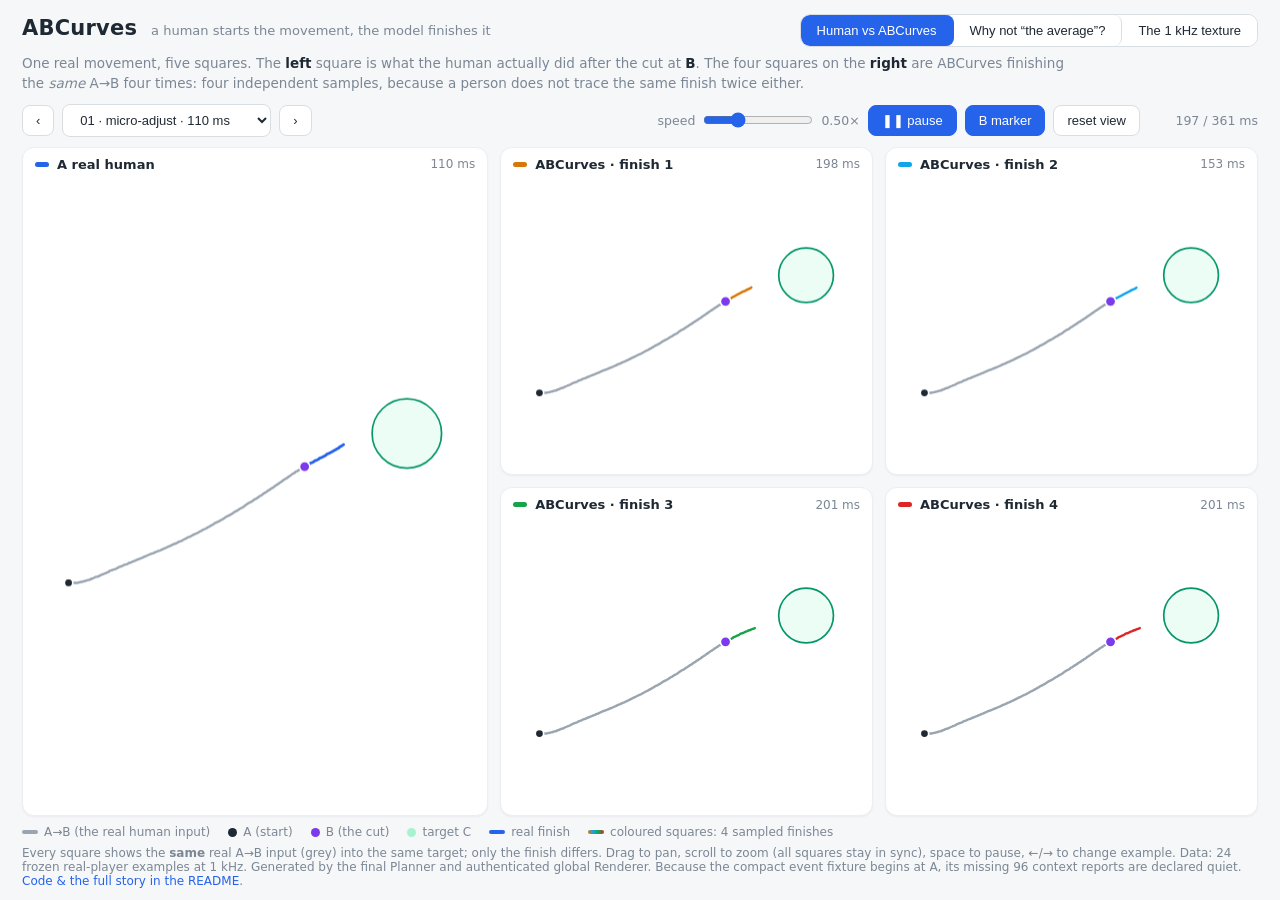
==== commit 42be8957: "Release ABCurves 1.5.0" ====
--- a/docs/index.html
+++ b/docs/index.html
@@ -195,13 +195,13 @@
   <div class="foot"><span class="foot-desktop">
     Every square shows the <b>same</b> real A→B input (grey) into the same target; only the finish differs.
     Drag to pan, scroll to zoom (all squares stay in sync), space to pause, ←/→ to change example.
-    Data: real players, raw hardware counts at 1 kHz. Generated: the shipped planner + renderer, nothing cherry-picked.
-    </span><span class="foot-mobile">Both cards share the <b>same</b> real A→B input. Choose finishes above and scroll normally over the curves. Real 1 kHz data; shipped model; nothing cherry-picked.</span>
+    Data: 24 frozen real-player examples at 1 kHz. Generated by the final Planner and authenticated global Renderer. Because the compact event fixture begins at A, its missing 96 context reports are declared quiet.
+    </span><span class="foot-mobile">Both cards share the <b>same</b> real A→B input. Generated by ABCurves; the fixture's missing pre-A context is explicitly quiet.</span>
     <a id="repolink" href="https://github.com/optima-manent/ABCurves">Code &amp; the full story in the README</a>.
   </div>
 </div>
 
-<script id="payload" type="application/json">{"schema":"abcurves.demo.v1","examples":[{"kind":"micro-adjust","user":"user_a","prefix":[[0.0,0.0],[1.0,0.0],[3.0,0.0],[5.0,0.0],[6.0,0.0],[8.0,0.0],[10.0,0.0],[13.0,0.0],[15.0,0.0],[17.0,0.0],[18.0,0.0],[20.0,0.0],[22.0,-1.0],[24.0,-1.0],[27.0,-2.0],[29.0,-2.0],[31.0,-3.0],[33.0,-3.0],[35.0,-4.0],[36.0,-4.0],[38.0,-5.0],[42.0,-6.0],[44.0,-6.0],[46.0,-7.0],[48.0,-8.0],[49.0,-9.0],[51.0,-9.0],[53.0,-10.0],[57.0,-12.0],[59.0,-13.0],[62.0,-13.0],[64.0,-14.0],[66.0,-15.0],[68.0,-16.0],[70.0,-17.0],[75.0,-19.0],[77.0,-20.0],[80.0,-21.0],[82.0,-22.0],[85.0,-23.0],[87.0,-25.0],[90.0,-26.0],[95.0,-28.0],[98.0,-29.0],[101.0,-30.0],[103.0,-31.0],[106.0,-33.0],[109.0,-34.0],[112.0,-35.0],[118.0,-38.0],[121.0,-39.0],[125.0,-40.0],[128.0,-42.0],[131.0,-43.0],[134.0,-44.0],[138.0,-46.0],[141.0,-47.0],[148.0,-50.0],[151.0,-51.0],[155.0,-53.0],[158.0,-54.0],[162.0,-56.0],[165.0,-57.0],[169.0,-59.0],[176.0,-62.0],[180.0,-63.0],[184.0,-65.0],[187.0,-66.0],[191.0,-68.0],[195.0,-69.0],[199.0,-71.0],[206.0,-74.0],[210.0,-76.0],[214.0,-78.0],[217.0,-79.0],[221.0,-81.0],[225.0,-83.0],[229.0,-84.0],[236.0,-88.0],[240.0,-89.0],[243.0,-91.0],[247.0,-93.0],[251.0,-95.0],[254.0,-97.0],[258.0,-98.0],[265.0,-102.0],[269.0,-104.0],[272.0,-105.0],[276.0,-107.0],[279.0,-109.0],[283.0,-111.0],[286.0,-113.0],[293.0,-116.0],[296.0,-118.0],[300.0,-120.0],[303.0,-122.0],[307.0,-124.0],[310.0,-126.0],[313.0,-128.0],[320.0,-131.0],[323.0,-133.0],[327.0,-135.0],[330.0,-137.0],[333.0,-139.0],[336.0,-141.0],[340.0,-143.0],[346.0,-146.0],[349.0,-148.0],[352.0,-150.0],[355.0,-152.0],[359.0,-154.0],[362.0,-156.0],[365.0,-158.0],[371.0,-161.0],[374.0,-163.0],[376.0,-165.0],[379.0,-167.0],[382.0,-169.0],[385.0,-171.0],[388.0,-172.0],[394.0,-176.0],[396.0,-178.0],[399.0,-179.0],[402.0,-181.0],[405.0,-183.0],[407.0,-185.0],[410.0,-186.0],[415.0,-190.0],[418.0,-192.0],[420.0,-193.0],[423.0,-195.0],[425.0,-197.0],[428.0,-198.0],[430.0,-200.0],[435.0,-203.0],[438.0,-205.0],[440.0,-207.0],[442.0,-208.0],[445.0,-210.0],[447.0,-211.0],[449.0,-213.0],[454.0,-216.0],[456.0,-218.0],[459.0,-220.0],[461.0,-221.0],[463.0,-223.0],[466.0,-224.0],[468.0,-226.0],[473.0,-229.0],[475.0,-231.0],[477.0,-232.0],[480.0,-234.0],[482.0,-235.0],[484.0,-237.0],[487.0,-238.0],[491.0,-241.0],[494.0,-242.0],[496.0,-244.0],[498.0,-245.0],[501.0,-247.0],[503.0,-248.0]],"b":[503.0,-248.0],"target":[720.7,-318.8],"radius":74.0,"real":[[503.0,-248.0],[505.0,-249.0],[510.0,-252.0],[513.0,-253.0],[515.0,-255.0],[517.0,-256.0],[520.0,-257.0],[522.0,-258.0],[524.0,-260.0],[529.0,-262.0],[531.0,-263.0],[533.0,-264.0],[535.0,-266.0],[538.0,-267.0],[540.0,-268.0],[542.0,-269.0],[544.0,-270.0],[548.0,-272.0],[550.0,-274.0],[552.0,-275.0],[554.0,-276.0],[556.0,-277.0],[558.0,-278.0],[560.0,-279.0],[564.0,-281.0],[565.0,-282.0],[567.0,-283.0],[569.0,-284.0],[570.0,-285.0],[572.0,-286.0],[574.0,-287.0],[577.0,-289.0],[578.0,-290.0],[580.0,-291.0],[581.0,-292.0],[583.0,-293.0],[584.0,-294.0],[586.0,-295.0],[588.0,-296.0],[590.0,-297.0],[591.0,-298.0],[592.0,-299.0],[594.0,-300.0],[595.0,-300.0],[596.0,-301.0],[599.0,-303.0],[600.0,-303.0],[601.0,-304.0],[603.0,-305.0],[604.0,-306.0],[605.0,-306.0],[607.0,-307.0],[609.0,-308.0],[610.0,-309.0],[612.0,-309.0],[613.0,-310.0],[615.0,-310.0],[616.0,-311.0],[618.0,-311.0],[621.0,-312.0],[622.0,-313.0],[624.0,-313.0],[625.0,-313.0],[627.0,-314.0],[629.0,-314.0],[630.0,-315.0],[634.0,-315.0],[635.0,-315.0],[637.0,-316.0],[639.0,-316.0],[640.0,-316.0],[642.0,-316.0],[644.0,-317.0],[647.0,-317.0],[649.0,-317.0],[651.0,-317.0],[653.0,-317.0],[655.0,-318.0],[656.0,-318.0],[658.0,-318.0],[661.0,-318.0],[663.0,-318.0],[665.0,-318.0],[666.0,-319.0],[668.0,-319.0],[669.0,-319.0],[671.0,-319.0],[674.0,-319.0],[675.0,-319.0],[676.0,-319.0],[678.0,-320.0],[679.0,-320.0],[680.0,-320.0],[681.0,-320.0],[684.0,-320.0],[685.0,-320.0],[686.0,-320.0],[687.0,-320.0],[687.0,-321.0],[688.0,-321.0],[689.0,-321.0],[691.0,-321.0],[691.0,-321.0],[692.0,-321.0],[693.0,-321.0],[693.0,-321.0],[694.0,-321.0],[694.0,-322.0],[695.0,-322.0],[696.0,-322.0],[696.0,-322.0]],"samples":[[[503.0,-248.0],[505.0,-250.0],[507.0,-250.0],[509.0,-252.0],[511.0,-253.0],[514.0,-255.0],[516.0,-256.0],[518.0,-258.0],[520.0,-259.0],[523.0,-261.0],[525.0,-262.0],[527.0,-264.0],[530.0,-265.0],[532.0,-267.0],[535.0,-268.0],[537.0,-270.0],[540.0,-271.0],[542.0,-272.0],[545.0,-273.0],[547.0,-275.0],[550.0,-276.0],[552.0,-277.0],[554.0,-278.0],[557.0,-280.0],[559.0,-281.0],[562.0,-282.0],[564.0,-283.0],[566.0,-284.0],[569.0,-285.0],[571.0,-286.0],[573.0,-287.0],[576.0,-288.0],[578.0,-289.0],[581.0,-290.0],[583.0,-291.0],[585.0,-292.0],[588.0,-293.0],[590.0,-294.0],[592.0,-294.0],[594.0,-295.0],[597.0,-296.0],[599.0,-297.0],[601.0,-298.0],[603.0,-298.0],[605.0,-299.0],[607.0,-300.0],[609.0,-301.0],[611.0,-302.0],[613.0,-302.0],[615.0,-303.0],[617.0,-304.0],[619.0,-304.0],[621.0,-305.0],[623.0,-306.0],[624.0,-306.0],[626.0,-307.0],[628.0,-307.0],[630.0,-308.0],[632.0,-308.0],[633.0,-309.0],[635.0,-309.0],[637.0,-310.0],[639.0,-310.0],[640.0,-311.0],[642.0,-311.0],[644.0,-312.0],[645.0,-312.0],[647.0,-312.0],[649.0,-313.0],[650.0,-313.0],[652.0,-314.0],[653.0,-314.0],[655.0,-315.0],[656.0,-315.0],[658.0,-316.0],[659.0,-316.0],[661.0,-317.0],[662.0,-317.0],[663.0,-318.0],[665.0,-318.0],[666.0,-318.0],[667.0,-319.0],[668.0,-319.0],[670.0,-320.0],[671.0,-320.0],[672.0,-321.0],[672.0,-321.0],[674.0,-321.0],[675.0,-322.0],[675.0,-322.0],[678.0,-322.0],[679.0,-322.0],[680.0,-323.0],[681.0,-323.0],[682.0,-323.0],[683.0,-323.0],[684.0,-324.0],[685.0,-324.0],[686.0,-324.0],[687.0,-324.0],[687.0,-324.0],[689.0,-325.0],[689.0,-325.0],[691.0,-325.0],[691.0,-325.0],[692.0,-325.0],[693.0,-326.0],[693.0,-326.0],[695.0,-326.0],[695.0,-326.0],[697.0,-326.0],[697.0,-326.0],[698.0,-326.0],[699.0,-326.0],[700.0,-327.0],[701.0,-327.0],[701.0,-327.0],[702.0,-327.0],[703.0,-327.0],[703.0,-327.0],[704.0,-327.0],[704.0,-327.0],[705.0,-327.0],[706.0,-327.0],[706.0,-327.0],[707.0,-327.0],[708.0,-327.0],[708.0,-327.0],[708.0,-327.0],[710.0,-327.0],[710.0,-327.0],[711.0,-327.0],[711.0,-327.0],[713.0,-327.0],[713.0,-327.0],[713.0,-327.0],[715.0,-327.0],[716.0,-327.0],[716.0,-327.0],[716.0,-327.0],[718.0,-327.0],[719.0,-327.0],[719.0,-327.0],[720.0,-327.0],[721.0,-327.0],[722.0,-327.0],[723.0,-327.0],[723.0,-327.0],[724.0,-327.0],[725.0,-327.0],[726.0,-327.0],[727.0,-327.0],[728.0,-327.0],[728.0,-327.0],[730.0,-328.0],[731.0,-328.0],[731.0,-328.0],[733.0,-328.0],[734.0,-328.0],[734.0,-329.0],[735.0,-329.0],[736.0,-329.0],[737.0,-330.0],[738.0,-330.0],[739.0,-330.0],[740.0,-331.0],[740.0,-331.0],[741.0,-331.0],[742.0,-332.0],[743.0,-332.0],[744.0,-333.0],[744.0,-333.0],[745.0,-333.0],[746.0,-334.0],[746.0,-334.0],[747.0,-335.0],[748.0,-335.0],[748.0,-335.0],[749.0,-336.0],[749.0,-336.0],[750.0,-337.0],[751.0,-337.0],[751.0,-337.0],[752.0,-338.0],[752.0,-338.0],[753.0,-339.0],[753.0,-339.0],[754.0,-339.0],[755.0,-340.0],[755.0,-340.0],[756.0,-340.0],[756.0,-341.0],[757.0,-341.0],[758.0,-341.0],[758.0,-341.0],[758.0,-341.0],[759.0,-342.0],[759.0,-342.0],[760.0,-342.0],[761.0,-342.0],[761.0,-343.0],[761.0,-343.0],[762.0,-343.0],[762.0,-343.0],[763.0,-343.0],[763.0,-343.0],[763.0,-343.0],[764.0,-344.0],[764.0,-344.0]],[[503.0,-248.0],[505.0,-249.0],[507.0,-250.0],[509.0,-251.0],[511.0,-252.0],[513.0,-253.0],[515.0,-254.0],[517.0,-256.0],[519.0,-257.0],[521.0,-258.0],[523.0,-259.0],[525.0,-260.0],[527.0,-261.0],[529.0,-262.0],[531.0,-264.0],[533.0,-265.0],[535.0,-266.0],[536.0,-267.0],[538.0,-268.0],[540.0,-269.0],[542.0,-270.0],[543.0,-271.0],[545.0,-272.0],[547.0,-274.0],[549.0,-275.0],[550.0,-276.0],[552.0,-277.0],[553.0,-278.0],[555.0,-279.0],[557.0,-280.0],[558.0,-281.0],[560.0,-282.0],[561.0,-283.0],[563.0,-284.0],[564.0,-285.0],[566.0,-285.0],[567.0,-286.0],[569.0,-287.0],[570.0,-288.0],[571.0,-289.0],[573.0,-290.0],[574.0,-290.0],[576.0,-291.0],[577.0,-292.0],[578.0,-293.0],[580.0,-293.0],[581.0,-294.0],[582.0,-295.0],[584.0,-295.0],[585.0,-296.0],[586.0,-297.0],[588.0,-297.0],[589.0,-298.0],[589.0,-298.0],[592.0,-299.0],[594.0,-299.0],[594.0,-300.0],[596.0,-300.0],[597.0,-301.0],[598.0,-301.0],[600.0,-302.0],[601.0,-302.0],[602.0,-303.0],[603.0,-303.0],[605.0,-303.0],[606.0,-304.0],[607.0,-304.0],[609.0,-304.0],[610.0,-305.0],[611.0,-305.0],[612.0,-305.0],[614.0,-306.0],[615.0,-306.0],[617.0,-306.0],[617.0,-306.0],[618.0,-307.0],[620.0,-307.0],[621.0,-307.0],[622.0,-307.0],[623.0,-308.0],[624.0,-308.0],[625.0,-308.0],[627.0,-308.0],[628.0,-308.0],[629.0,-308.0],[629.0,-308.0],[631.0,-309.0],[632.0,-309.0],[633.0,-309.0],[634.0,-309.0],[635.0,-309.0],[636.0,-309.0],[637.0,-309.0],[637.0,-309.0],[639.0,-309.0],[640.0,-309.0],[641.0,-309.0],[642.0,-309.0],[643.0,-309.0],[644.0,-309.0],[645.0,-309.0],[645.0,-309.0],[647.0,-309.0],[648.0,-309.0],[648.0,-309.0],[649.0,-309.0],[650.0,-309.0],[651.0,-309.0],[652.0,-309.0],[653.0,-309.0],[653.0,-309.0],[654.0,-309.0],[655.0,-309.0],[656.0,-309.0],[656.0,-309.0],[657.0,-309.0],[658.0,-309.0],[658.0,-309.0],[659.0,-309.0],[660.0,-309.0],[660.0,-309.0],[661.0,-309.0],[662.0,-309.0],[662.0,-309.0],[663.0,-309.0],[664.0,-309.0],[664.0,-309.0],[665.0,-309.0],[665.0,-309.0],[666.0,-309.0],[666.0,-309.0],[667.0,-309.0],[668.0,-309.0],[668.0,-309.0],[668.0,-309.0],[669.0,-308.0],[669.0,-308.0],[670.0,-308.0],[670.0,-308.0],[671.0,-308.0],[671.0,-308.0],[672.0,-308.0],[672.0,-308.0],[672.0,-308.0],[673.0,-308.0],[673.0,-308.0],[673.0,-308.0],[674.0,-307.0],[674.0,-307.0],[675.0,-307.0],[675.0,-307.0],[675.0,-307.0],[676.0,-307.0],[676.0,-307.0],[676.0,-307.0],[677.0,-307.0],[677.0,-307.0],[677.0,-307.0],[677.0,-307.0],[678.0,-307.0],[678.0,-307.0],[678.0,-307.0],[678.0,-306.0],[678.0,-306.0],[679.0,-306.0],[679.0,-306.0],[679.0,-306.0],[679.0,-306.0],[679.0,-306.0],[679.0,-306.0],[680.0,-306.0],[680.0,-306.0],[680.0,-306.0],[680.0,-306.0],[680.0,-306.0],[681.0,-306.0],[681.0,-306.0],[681.0,-306.0],[681.0,-306.0],[681.0,-306.0],[681.0,-306.0],[681.0,-306.0],[681.0,-306.0],[682.0,-306.0],[682.0,-306.0],[682.0,-306.0],[682.0,-306.0],[682.0,-306.0],[682.0,-306.0],[682.0,-307.0],[683.0,-307.0],[683.0,-307.0],[683.0,-307.0],[683.0,-308.0],[683.0,-308.0],[683.0,-308.0],[683.0,-308.0],[683.0,-308.0],[684.0,-308.0],[684.0,-308.0],[684.0,-309.0],[684.0,-309.0],[684.0,-309.0],[684.0,-309.0],[684.0,-309.0],[684.0,-309.0],[684.0,-309.0],[684.0,-310.0],[684.0,-310.0],[684.0,-310.0],[684.0,-310.0],[685.0,-310.0],[685.0,-310.0],[685.0,-310.0],[685.0,-310.0],[685.0,-310.0],[685.0,-310.0],[685.0,-311.0],[685.0,-311.0],[685.0,-311.0],[685.0,-311.0],[685.0,-311.0],[685.0,-311.0],[685.0,-311.0],[686.0,-311.0],[686.0,-311.0],[686.0,-311.0],[686.0,-311.0],[686.0,-311.0],[686.0,-311.0],[686.0,-311.0],[687.0,-311.0],[687.0,-311.0],[687.0,-312.0],[687.0,-312.0],[687.0,-312.0],[687.0,-312.0],[687.0,-312.0],[688.0,-312.0],[688.0,-312.0],[688.0,-312.0],[688.0,-312.0],[688.0,-312.0],[688.0,-312.0],[688.0,-312.0],[688.0,-312.0],[688.0,-312.0],[688.0,-312.0],[688.0,-312.0],[688.0,-312.0],[689.0,-312.0],[689.0,-312.0],[689.0,-312.0],[689.0,-312.0],[689.0,-312.0],[689.0,-312.0],[689.0,-312.0],[689.0,-312.0],[689.0,-311.0],[689.0,-311.0],[689.0,-311.0],[689.0,-311.0],[689.0,-311.0],[689.0,-311.0],[689.0,-311.0],[689.0,-311.0],[689.0,-311.0],[689.0,-311.0],[689.0,-311.0],[689.0,-311.0],[689.0,-311.0],[689.0,-311.0],[689.0,-311.0],[689.0,-311.0],[689.0,-311.0],[689.0,-310.0],[689.0,-310.0],[689.0,-310.0],[689.0,-310.0],[689.0,-310.0],[689.0,-310.0],[690.0,-310.0],[690.0,-310.0],[690.0,-310.0],[690.0,-310.0],[690.0,-310.0],[690.0,-310.0],[690.0,-310.0],[690.0,-310.0],[690.0,-309.0],[690.0,-309.0],[690.0,-309.0],[691.0,-309.0],[691.0,-309.0],[691.0,-309.0],[691.0,-309.0],[691.0,-308.0],[691.0,-308.0],[691.0,-308.0],[691.0,-308.0],[691.0,-308.0],[691.0,-307.0],[691.0,-307.0],[691.0,-307.0],[691.0,-307.0],[691.0,-307.0],[691.0,-307.0],[691.0,-306.0],[691.0,-306.0],[691.0,-306.0],[691.0,-306.0],[691.0,-306.0],[690.0,-306.0],[690.0,-305.0],[690.0,-305.0],[690.0,-305.0],[689.0,-305.0],[689.0,-305.0],[689.0,-305.0],[689.0,-305.0],[689.0,-304.0],[689.0,-304.0],[689.0,-304.0],[689.0,-304.0],[688.0,-304.0],[688.0,-304.0],[688.0,-303.0],[688.0,-303.0],[687.0,-303.0],[687.0,-303.0],[687.0,-303.0],[687.0,-303.0],[687.0,-302.0],[687.0,-302.0],[686.0,-302.0],[686.0,-302.0],[686.0,-302.0],[686.0,-301.0],[686.0,-301.0],[685.0,-301.0],[685.0,-301.0],[685.0,-300.0],[684.0,-300.0],[684.0,-300.0],[684.0,-300.0],[683.0,-299.0],[683.0,-299.0],[683.0,-299.0],[683.0,-299.0],[682.0,-298.0],[682.0,-298.0],[682.0,-298.0],[681.0,-298.0],[681.0,-298.0],[681.0,-297.0],[680.0,-297.0],[680.0,-297.0],[680.0,-296.0],[680.0,-296.0],[679.0,-296.0],[679.0,-296.0],[678.0,-296.0]],[[503.0,-248.0],[505.0,-249.0],[507.0,-250.0],[509.0,-251.0],[511.0,-252.0],[512.0,-253.0],[514.0,-255.0],[516.0,-256.0],[518.0,-257.0],[519.0,-258.0],[521.0,-259.0],[523.0,-260.0],[525.0,-260.0],[526.0,-261.0],[528.0,-262.0],[530.0,-263.0],[532.0,-264.0],[534.0,-265.0],[535.0,-265.0],[537.0,-266.0],[539.0,-267.0],[541.0,-268.0],[542.0,-268.0],[544.0,-269.0],[546.0,-270.0],[548.0,-271.0],[549.0,-271.0],[551.0,-272.0],[552.0,-273.0],[554.0,-274.0],[554.0,-274.0],[557.0,-275.0],[559.0,-276.0],[560.0,-277.0],[562.0,-278.0],[563.0,-278.0],[565.0,-279.0],[566.0,-280.0],[568.0,-281.0],[569.0,-281.0],[571.0,-283.0],[571.0,-283.0],[574.0,-283.0],[574.0,-283.0],[576.0,-284.0],[578.0,-285.0],[579.0,-285.0],[581.0,-286.0],[582.0,-286.0],[583.0,-287.0],[585.0,-287.0],[586.0,-288.0],[587.0,-288.0],[588.0,-288.0],[590.0,-289.0],[591.0,-289.0],[592.0,-289.0],[593.0,-290.0],[595.0,-290.0],[595.0,-290.0],[597.0,-291.0],[598.0,-291.0],[599.0,-292.0],[600.0,-292.0],[602.0,-292.0],[603.0,-293.0],[603.0,-293.0],[605.0,-293.0],[606.0,-294.0],[607.0,-294.0],[608.0,-294.0],[609.0,-295.0],[610.0,-295.0],[611.0,-296.0],[613.0,-296.0],[614.0,-296.0],[615.0,-297.0],[615.0,-297.0],[617.0,-297.0],[618.0,-297.0],[619.0,-298.0],[620.0,-298.0],[620.0,-298.0],[622.0,-298.0],[623.0,-299.0],[623.0,-299.0],[625.0,-299.0],[626.0,-300.0],[627.0,-300.0],[628.0,-300.0],[629.0,-301.0],[630.0,-301.0],[631.0,-301.0],[632.0,-302.0],[632.0,-302.0],[634.0,-302.0],[635.0,-303.0],[635.0,-303.0],[636.0,-303.0],[637.0,-304.0],[638.0,-304.0],[639.0,-304.0],[640.0,-305.0],[641.0,-305.0],[642.0,-305.0],[642.0,-306.0],[643.0,-306.0],[644.0,-306.0],[645.0,-306.0],[645.0,-307.0],[646.0,-307.0],[647.0,-307.0],[647.0,-307.0],[648.0,-307.0],[649.0,-308.0],[650.0,-308.0],[650.0,-308.0],[651.0,-308.0],[652.0,-309.0],[652.0,-309.0],[653.0,-309.0],[653.0,-309.0],[655.0,-309.0],[655.0,-309.0],[656.0,-310.0],[657.0,-310.0],[657.0,-310.0],[658.0,-310.0],[659.0,-310.0],[660.0,-311.0],[661.0,-311.0],[661.0,-311.0],[662.0,-311.0],[663.0,-311.0],[664.0,-311.0],[664.0,-311.0],[665.0,-312.0],[666.0,-312.0],[666.0,-312.0],[667.0,-312.0],[668.0,-312.0],[669.0,-312.0],[670.0,-312.0],[670.0,-312.0],[671.0,-312.0],[671.0,-312.0],[672.0,-312.0],[673.0,-312.0],[674.0,-312.0],[674.0,-312.0],[675.0,-312.0],[675.0,-312.0],[676.0,-312.0],[677.0,-312.0],[677.0,-312.0],[678.0,-312.0],[678.0,-312.0],[679.0,-312.0],[679.0,-311.0],[680.0,-311.0],[680.0,-310.0],[680.0,-310.0],[681.0,-310.0],[681.0,-310.0],[681.0,-310.0],[682.0,-309.0],[682.0,-309.0],[682.0,-309.0],[682.0,-309.0],[682.0,-308.0]],[[503.0,-248.0],[505.0,-249.0],[507.0,-250.0],[509.0,-251.0],[511.0,-252.0],[513.0,-253.0],[515.0,-254.0],[517.0,-255.0],[519.0,-256.0],[521.0,-257.0],[523.0,-258.0],[525.0,-259.0],[527.0,-260.0],[529.0,-261.0],[531.0,-262.0],[533.0,-263.0],[535.0,-264.0],[537.0,-265.0],[539.0,-266.0],[540.0,-267.0],[542.0,-268.0],[544.0,-269.0],[546.0,-270.0],[547.0,-271.0],[549.0,-272.0],[551.0,-273.0],[553.0,-273.0],[554.0,-274.0],[557.0,-275.0],[557.0,-275.0],[559.0,-276.0],[561.0,-277.0],[563.0,-278.0],[564.0,-278.0],[566.0,-279.0],[567.0,-280.0],[567.0,-280.0],[570.0,-281.0],[572.0,-282.0],[573.0,-282.0],[575.0,-283.0],[576.0,-283.0],[578.0,-284.0],[579.0,-284.0],[580.0,-285.0],[582.0,-286.0],[583.0,-286.0],[584.0,-287.0],[586.0,-287.0],[587.0,-288.0],[588.0,-288.0],[589.0,-289.0],[591.0,-289.0],[592.0,-289.0],[593.0,-290.0],[594.0,-290.0],[596.0,-291.0],[596.0,-291.0],[597.0,-292.0],[598.0,-292.0],[599.0,-293.0],[600.0,-293.0],[600.0,-293.0],[601.0,-294.0],[602.0,-294.0],[602.0,-294.0],[603.0,-295.0],[604.0,-295.0],[604.0,-295.0],[605.0,-296.0],[605.0,-296.0],[606.0,-296.0],[606.0,-296.0],[607.0,-297.0],[607.0,-297.0],[608.0,-297.0],[609.0,-297.0],[609.0,-297.0],[611.0,-298.0],[611.0,-298.0],[611.0,-298.0],[612.0,-298.0],[612.0,-298.0],[613.0,-298.0],[613.0,-298.0],[614.0,-299.0],[614.0,-299.0],[615.0,-299.0],[615.0,-299.0],[615.0,-299.0],[616.0,-299.0],[616.0,-299.0],[617.0,-300.0],[618.0,-300.0],[618.0,-300.0],[618.0,-300.0],[618.0,-300.0],[619.0,-300.0],[620.0,-301.0],[620.0,-301.0],[620.0,-301.0],[621.0,-301.0],[621.0,-301.0],[622.0,-301.0],[622.0,-301.0],[622.0,-301.0],[623.0,-302.0],[623.0,-302.0],[624.0,-302.0],[624.0,-302.0],[625.0,-302.0],[625.0,-302.0],[625.0,-302.0],[626.0,-302.0],[626.0,-302.0],[627.0,-302.0],[627.0,-302.0],[628.0,-302.0],[628.0,-302.0],[629.0,-302.0],[629.0,-302.0],[630.0,-302.0],[630.0,-302.0],[631.0,-302.0],[632.0,-302.0],[632.0,-302.0],[633.0,-302.0],[633.0,-302.0],[634.0,-302.0],[634.0,-302.0],[636.0,-302.0],[636.0,-302.0],[637.0,-303.0],[638.0,-303.0],[639.0,-303.0],[640.0,-303.0],[640.0,-303.0],[641.0,-303.0],[642.0,-303.0],[643.0,-303.0],[644.0,-303.0],[644.0,-303.0],[646.0,-303.0],[646.0,-303.0],[647.0,-304.0],[648.0,-304.0],[649.0,-304.0],[649.0,-304.0],[651.0,-304.0],[652.0,-304.0],[652.0,-304.0],[653.0,-304.0],[654.0,-304.0],[655.0,-305.0],[656.0,-305.0],[657.0,-305.0],[657.0,-305.0],[658.0,-305.0],[659.0,-306.0],[659.0,-306.0],[661.0,-306.0],[662.0,-306.0],[662.0,-307.0],[663.0,-307.0],[664.0,-307.0],[665.0,-307.0],[666.0,-308.0],[666.0,-308.0],[667.0,-308.0],[668.0,-308.0],[669.0,-309.0],[670.0,-309.0],[670.0,-309.0],[671.0,-310.0],[672.0,-310.0],[673.0,-310.0],[674.0,-311.0],[674.0,-311.0],[675.0,-311.0],[676.0,-312.0],[676.0,-312.0],[677.0,-312.0],[678.0,-313.0],[678.0,-313.0],[679.0,-314.0],[680.0,-314.0],[680.0,-314.0],[681.0,-315.0],[682.0,-315.0],[682.0,-315.0],[683.0,-316.0],[684.0,-316.0],[684.0,-316.0],[685.0,-317.0],[685.0,-317.0],[687.0,-317.0],[687.0,-317.0],[688.0,-318.0],[689.0,-318.0],[689.0,-318.0],[690.0,-318.0],[691.0,-319.0],[691.0,-319.0],[692.0,-319.0],[693.0,-319.0],[694.0,-319.0],[694.0,-320.0],[695.0,-320.0],[696.0,-320.0],[696.0,-320.0],[696.0,-320.0],[697.0,-320.0],[697.0,-320.0],[698.0,-320.0],[699.0,-320.0],[699.0,-320.0],[699.0,-320.0],[700.0,-320.0],[700.0,-320.0],[701.0,-320.0],[701.0,-320.0],[701.0,-320.0],[701.0,-320.0],[702.0,-320.0],[702.0,-320.0],[702.0,-320.0],[703.0,-320.0],[703.0,-320.0],[703.0,-320.0],[703.0,-320.0],[704.0,-320.0],[704.0,-320.0],[704.0,-319.0],[704.0,-319.0],[704.0,-319.0],[704.0,-319.0],[704.0,-319.0],[704.0,-318.0],[704.0,-318.0]]],"average":[[503.0,-248.0],[505.0,-249.0],[507.0,-250.0],[509.0,-251.0],[511.0,-253.0],[514.0,-254.0],[517.0,-255.0],[518.0,-256.0],[520.0,-258.0],[522.0,-259.0],[524.0,-260.0],[527.0,-261.0],[529.0,-263.0],[531.0,-264.0],[533.0,-265.0],[535.0,-266.0],[537.0,-267.0],[539.0,-268.0],[541.0,-270.0],[543.0,-271.0],[545.0,-272.0],[547.0,-273.0],[549.0,-274.0],[551.0,-275.0],[553.0,-276.0],[555.0,-277.0],[557.0,-277.0],[559.0,-278.0],[561.0,-279.0],[563.0,-280.0],[564.0,-281.0],[566.0,-282.0],[568.0,-282.0],[570.0,-283.0],[572.0,-284.0],[574.0,-285.0],[575.0,-285.0],[577.0,-286.0],[579.0,-287.0],[581.0,-287.0],[582.0,-288.0],[584.0,-289.0],[586.0,-289.0],[587.0,-290.0],[589.0,-291.0],[590.0,-291.0],[592.0,-292.0],[594.0,-293.0],[595.0,-293.0],[597.0,-294.0],[598.0,-294.0],[600.0,-295.0],[601.0,-295.0],[602.0,-296.0],[604.0,-296.0],[605.0,-297.0],[607.0,-297.0],[608.0,-298.0],[609.0,-298.0],[611.0,-299.0],[612.0,-299.0],[613.0,-300.0],[614.0,-300.0],[616.0,-300.0],[617.0,-301.0],[618.0,-301.0],[619.0,-302.0],[620.0,-302.0],[622.0,-302.0],[623.0,-303.0],[624.0,-303.0],[625.0,-303.0],[626.0,-304.0],[627.0,-304.0],[628.0,-304.0],[630.0,-304.0],[631.0,-305.0],[632.0,-305.0],[633.0,-305.0],[634.0,-306.0],[635.0,-306.0],[636.0,-306.0],[637.0,-307.0],[638.0,-307.0],[639.0,-307.0],[640.0,-307.0],[641.0,-308.0],[641.0,-308.0],[642.0,-308.0],[643.0,-308.0],[644.0,-309.0],[645.0,-309.0],[646.0,-309.0],[647.0,-309.0],[648.0,-310.0],[649.0,-310.0],[650.0,-310.0],[650.0,-310.0],[651.0,-310.0],[652.0,-311.0],[653.0,-311.0],[654.0,-311.0],[655.0,-311.0],[655.0,-311.0],[656.0,-312.0],[657.0,-312.0],[658.0,-312.0],[659.0,-312.0],[659.0,-312.0],[660.0,-313.0],[661.0,-313.0],[662.0,-313.0],[663.0,-313.0],[664.0,-313.0],[665.0,-313.0],[665.0,-313.0],[666.0,-314.0],[667.0,-314.0],[668.0,-314.0],[669.0,-314.0],[669.0,-314.0],[670.0,-315.0],[671.0,-315.0],[672.0,-315.0],[673.0,-315.0],[673.0,-315.0],[674.0,-315.0],[675.0,-315.0],[676.0,-316.0],[676.0,-316.0],[677.0,-316.0],[678.0,-316.0],[679.0,-316.0],[679.0,-316.0],[680.0,-316.0],[681.0,-316.0],[681.0,-316.0],[682.0,-317.0],[683.0,-317.0],[684.0,-317.0],[685.0,-317.0],[685.0,-317.0],[686.0,-317.0],[687.0,-317.0],[688.0,-317.0],[688.0,-317.0],[689.0,-318.0],[690.0,-318.0],[690.0,-318.0],[691.0,-318.0],[692.0,-318.0],[692.0,-318.0],[693.0,-319.0],[694.0,-319.0],[695.0,-319.0],[695.0,-319.0],[696.0,-319.0],[697.0,-319.0],[697.0,-319.0],[698.0,-320.0],[699.0,-320.0],[699.0,-320.0],[700.0,-320.0],[700.0,-320.0],[701.0,-320.0],[702.0,-321.0],[703.0,-321.0],[703.0,-321.0],[704.0,-321.0],[705.0,-321.0],[706.0,-321.0],[706.0,-321.0],[707.0,-322.0],[708.0,-322.0],[708.0,-322.0],[709.0,-322.0],[710.0,-322.0],[710.0,-322.0],[711.0,-322.0],[711.0,-322.0],[712.0,-322.0],[713.0,-322.0],[713.0,-322.0],[714.0,-323.0],[714.0,-323.0],[715.0,-323.0],[715.0,-323.0],[715.0,-323.0],[716.0,-323.0],[716.0,-323.0],[717.0,-323.0],[718.0,-323.0],[718.0,-323.0],[719.0,-323.0],[719.0,-323.0],[719.0,-323.0],[719.0,-323.0],[720.0,-323.0],[720.0,-323.0],[720.0,-323.0],[720.0,-323.0],[721.0,-323.0],[721.0,-323.0],[721.0,-323.0],[721.0,-323.0],[721.0,-323.0],[721.0,-323.0],[721.0,-323.0],[721.0,-323.0],[721.0,-323.0],[721.0,-323.0],[721.0,-322.0],[721.0,-322.0]]},{"kind":"micro-adjust","user":"user_c","prefix":[[0.0,0.0],[0.0,0.0],[2.0,-1.0],[4.0,-1.0],[5.0,-1.0],[6.0,-1.0],[7.0,-2.0],[9.0,-2.0],[11.0,-3.0],[12.0,-3.0],[14.0,-4.0],[16.0,-5.0],[18.0,-5.0],[19.0,-6.0],[21.0,-6.0],[23.0,-7.0],[24.0,-8.0],[28.0,-9.0],[30.0,-10.0],[32.0,-11.0],[34.0,-12.0],[37.0,-13.0],[38.0,-13.0],[42.0,-15.0],[44.0,-16.0],[45.0,-16.0],[48.0,-18.0],[52.0,-19.0],[55.0,-21.0],[57.0,-22.0],[58.0,-22.0],[61.0,-24.0],[65.0,-25.0],[68.0,-27.0],[71.0,-28.0],[74.0,-30.0],[78.0,-31.0],[81.0,-32.0],[84.0,-34.0],[90.0,-37.0],[93.0,-38.0],[97.0,-40.0],[100.0,-41.0],[103.0,-43.0],[107.0,-44.0],[110.0,-46.0],[113.0,-47.0],[117.0,-49.0],[123.0,-52.0],[126.0,-53.0],[130.0,-55.0],[133.0,-56.0],[137.0,-58.0],[144.0,-61.0],[147.0,-62.0],[151.0,-64.0],[157.0,-67.0],[161.0,-69.0],[164.0,-70.0],[168.0,-72.0],[175.0,-75.0],[178.0,-76.0],[182.0,-78.0],[189.0,-81.0],[192.0,-83.0],[199.0,-86.0],[202.0,-88.0],[205.0,-89.0],[212.0,-93.0],[215.0,-94.0],[222.0,-98.0],[225.0,-100.0],[232.0,-103.0],[235.0,-105.0],[242.0,-108.0],[245.0,-110.0],[248.0,-112.0],[255.0,-115.0],[258.0,-117.0],[265.0,-120.0],[268.0,-122.0],[274.0,-125.0],[277.0,-127.0],[281.0,-129.0],[287.0,-133.0],[290.0,-134.0],[293.0,-136.0],[299.0,-139.0],[303.0,-141.0],[309.0,-144.0],[312.0,-146.0],[315.0,-148.0],[318.0,-150.0],[324.0,-153.0],[327.0,-155.0],[330.0,-157.0],[333.0,-158.0],[336.0,-160.0],[343.0,-163.0],[346.0,-165.0],[349.0,-167.0],[352.0,-169.0],[355.0,-171.0],[358.0,-172.0],[361.0,-174.0],[364.0,-176.0],[368.0,-178.0],[371.0,-180.0],[374.0,-182.0],[377.0,-183.0],[380.0,-185.0],[383.0,-187.0],[387.0,-189.0],[390.0,-191.0],[393.0,-193.0],[396.0,-195.0],[400.0,-197.0],[403.0,-199.0],[406.0,-201.0],[409.0,-203.0],[412.0,-205.0],[413.0,-205.0],[416.0,-207.0],[419.0,-209.0],[423.0,-211.0],[426.0,-213.0],[429.0,-215.0],[433.0,-217.0],[436.0,-218.0],[439.0,-220.0],[442.0,-222.0],[445.0,-223.0],[448.0,-225.0],[452.0,-226.0],[452.0,-227.0],[455.0,-228.0],[458.0,-230.0],[461.0,-231.0],[465.0,-232.0],[468.0,-234.0],[471.0,-235.0],[474.0,-237.0],[478.0,-238.0],[481.0,-240.0],[484.0,-241.0],[488.0,-243.0],[491.0,-244.0],[494.0,-245.0],[497.0,-247.0],[500.0,-248.0],[503.0,-249.0],[504.0,-250.0],[507.0,-251.0],[510.0,-252.0],[514.0,-254.0],[517.0,-255.0],[519.0,-256.0],[523.0,-258.0],[524.0,-258.0],[527.0,-260.0],[530.0,-261.0]],"b":[530.0,-261.0],"target":[690.8,-406.3],"radius":88.0,"real":[[530.0,-261.0],[533.0,-262.0],[536.0,-263.0],[537.0,-264.0],[540.0,-265.0],[543.0,-267.0],[545.0,-268.0],[547.0,-268.0],[550.0,-270.0],[552.0,-271.0],[553.0,-271.0],[556.0,-273.0],[558.0,-274.0],[560.0,-275.0],[563.0,-276.0],[564.0,-277.0],[566.0,-278.0],[568.0,-279.0],[569.0,-280.0],[571.0,-281.0],[572.0,-282.0],[574.0,-282.0],[577.0,-284.0],[578.0,-285.0],[580.0,-286.0],[581.0,-287.0],[582.0,-287.0],[584.0,-289.0],[585.0,-289.0],[586.0,-290.0],[588.0,-291.0],[589.0,-292.0],[590.0,-293.0],[591.0,-293.0],[592.0,-294.0],[594.0,-295.0],[595.0,-296.0],[596.0,-297.0],[597.0,-297.0],[598.0,-298.0],[599.0,-299.0],[600.0,-300.0],[601.0,-300.0],[601.0,-301.0],[603.0,-302.0],[603.0,-303.0],[604.0,-303.0],[605.0,-304.0],[605.0,-305.0],[606.0,-305.0],[607.0,-306.0],[608.0,-307.0],[608.0,-308.0],[609.0,-308.0],[609.0,-309.0],[610.0,-310.0],[610.0,-311.0],[611.0,-311.0],[611.0,-312.0],[612.0,-312.0],[612.0,-313.0],[613.0,-314.0],[613.0,-314.0],[614.0,-315.0],[615.0,-316.0],[615.0,-317.0],[615.0,-317.0],[616.0,-318.0],[616.0,-318.0],[616.0,-319.0],[617.0,-320.0],[617.0,-320.0],[618.0,-321.0],[618.0,-321.0],[618.0,-322.0],[619.0,-322.0],[619.0,-322.0],[619.0,-323.0],[620.0,-324.0],[621.0,-324.0],[621.0,-325.0],[621.0,-325.0],[622.0,-326.0],[622.0,-326.0],[622.0,-326.0],[623.0,-327.0],[623.0,-328.0],[624.0,-328.0],[624.0,-329.0],[624.0,-329.0],[625.0,-330.0],[625.0,-330.0],[626.0,-330.0],[626.0,-331.0],[626.0,-331.0],[627.0,-332.0],[628.0,-333.0],[628.0,-333.0],[629.0,-333.0],[629.0,-334.0],[630.0,-334.0],[630.0,-335.0],[631.0,-335.0],[632.0,-336.0],[633.0,-337.0],[633.0,-337.0],[634.0,-337.0],[635.0,-338.0],[635.0,-338.0],[636.0,-339.0],[636.0,-339.0],[638.0,-340.0],[638.0,-341.0],[639.0,-341.0],[639.0,-341.0],[641.0,-342.0],[641.0,-343.0],[642.0,-343.0],[643.0,-344.0],[644.0,-344.0],[644.0,-345.0],[645.0,-345.0],[646.0,-346.0],[646.0,-346.0],[647.0,-347.0],[648.0,-347.0],[649.0,-348.0],[650.0,-348.0],[651.0,-349.0],[652.0,-349.0],[652.0,-350.0],[653.0,-350.0],[654.0,-351.0],[655.0,-351.0],[655.0,-352.0],[656.0,-352.0],[656.0,-352.0],[657.0,-353.0],[658.0,-353.0],[659.0,-354.0],[659.0,-354.0],[660.0,-354.0],[660.0,-355.0],[661.0,-355.0],[661.0,-355.0],[661.0,-355.0],[662.0,-356.0],[662.0,-356.0]],"samples":[[[530.0,-261.0],[533.0,-263.0],[536.0,-263.0],[539.0,-264.0],[541.0,-266.0],[545.0,-267.0],[546.0,-268.0],[550.0,-270.0],[550.0,-270.0],[555.0,-272.0],[556.0,-274.0],[558.0,-275.0],[560.0,-276.0],[563.0,-277.0],[565.0,-279.0],[567.0,-280.0],[569.0,-281.0],[571.0,-282.0],[573.0,-283.0],[576.0,-284.0],[578.0,-285.0],[580.0,-286.0],[582.0,-288.0],[584.0,-289.0],[586.0,-290.0],[588.0,-291.0],[590.0,-292.0],[592.0,-293.0],[594.0,-294.0],[596.0,-295.0],[598.0,-296.0],[600.0,-297.0],[602.0,-298.0],[604.0,-299.0],[606.0,-300.0],[608.0,-301.0],[610.0,-302.0],[612.0,-303.0],[614.0,-304.0],[616.0,-305.0],[617.0,-306.0],[619.0,-307.0],[621.0,-308.0],[623.0,-309.0],[625.0,-310.0],[627.0,-311.0],[629.0,-312.0],[631.0,-313.0],[633.0,-314.0],[634.0,-315.0],[636.0,-316.0],[639.0,-317.0],[639.0,-317.0],[642.0,-320.0],[642.0,-320.0],[644.0,-321.0],[645.0,-322.0],[647.0,-323.0],[648.0,-323.0],[650.0,-324.0],[651.0,-325.0],[653.0,-326.0],[654.0,-327.0],[656.0,-328.0],[657.0,-328.0],[658.0,-329.0],[660.0,-330.0],[661.0,-331.0],[662.0,-331.0],[664.0,-332.0],[665.0,-333.0],[666.0,-333.0],[668.0,-334.0],[669.0,-334.0],[670.0,-335.0],[672.0,-336.0],[673.0,-336.0],[674.0,-337.0],[675.0,-338.0],[676.0,-338.0],[678.0,-339.0],[679.0,-340.0],[679.0,-340.0],[681.0,-341.0],[682.0,-342.0],[684.0,-342.0],[684.0,-342.0],[685.0,-344.0],[686.0,-344.0],[686.0,-344.0],[688.0,-346.0],[689.0,-346.0],[690.0,-347.0],[690.0,-348.0],[691.0,-348.0],[692.0,-349.0],[693.0,-349.0],[694.0,-350.0],[694.0,-351.0],[695.0,-351.0],[696.0,-352.0],[696.0,-352.0],[697.0,-353.0],[697.0,-353.0],[699.0,-354.0],[699.0,-354.0],[700.0,-355.0],[700.0,-355.0],[701.0,-356.0],[701.0,-356.0],[702.0,-356.0],[704.0,-357.0],[704.0,-357.0],[704.0,-357.0],[705.0,-358.0],[705.0,-359.0],[706.0,-359.0],[706.0,-359.0],[707.0,-360.0],[707.0,-360.0],[708.0,-360.0],[708.0,-360.0],[709.0,-361.0],[709.0,-361.0],[709.0,-361.0],[710.0,-362.0],[711.0,-362.0],[711.0,-362.0],[711.0,-362.0],[712.0,-364.0],[712.0,-364.0],[713.0,-364.0],[713.0,-364.0],[714.0,-365.0],[714.0,-365.0],[714.0,-365.0],[715.0,-366.0],[715.0,-366.0],[715.0,-366.0],[715.0,-366.0],[716.0,-367.0],[716.0,-367.0],[716.0,-367.0],[716.0,-368.0],[717.0,-368.0],[717.0,-368.0],[717.0,-368.0],[717.0,-369.0],[717.0,-369.0],[718.0,-369.0],[718.0,-369.0],[719.0,-370.0],[719.0,-370.0],[719.0,-370.0],[719.0,-370.0],[720.0,-371.0],[720.0,-371.0],[720.0,-371.0],[721.0,-372.0],[721.0,-372.0],[721.0,-372.0],[722.0,-373.0],[722.0,-373.0],[723.0,-373.0],[723.0,-374.0],[723.0,-374.0],[724.0,-375.0],[724.0,-375.0],[724.0,-375.0],[725.0,-376.0],[725.0,-376.0],[726.0,-377.0],[726.0,-377.0],[727.0,-377.0],[727.0,-377.0],[728.0,-378.0],[728.0,-379.0],[729.0,-379.0],[729.0,-379.0],[730.0,-380.0],[730.0,-380.0],[731.0,-381.0],[732.0,-381.0],[732.0,-381.0],[733.0,-382.0],[733.0,-382.0],[734.0,-382.0],[734.0,-383.0],[735.0,-383.0],[735.0,-384.0],[735.0,-384.0],[736.0,-384.0],[737.0,-385.0],[737.0,-385.0],[738.0,-386.0],[738.0,-386.0],[738.0,-386.0],[739.0,-387.0],[739.0,-387.0],[740.0,-388.0],[740.0,-388.0],[740.0,-389.0],[741.0,-389.0],[741.0,-390.0],[741.0,-390.0],[742.0,-391.0],[742.0,-391.0],[742.0,-392.0],[743.0,-392.0],[743.0,-392.0],[743.0,-393.0],[744.0,-394.0],[744.0,-394.0],[744.0,-394.0],[744.0,-394.0],[745.0,-395.0],[745.0,-396.0],[746.0,-396.0],[746.0,-396.0],[747.0,-397.0],[747.0,-397.0],[747.0,-398.0],[747.0,-398.0],[748.0,-398.0],[748.0,-398.0],[749.0,-399.0],[749.0,-399.0],[749.0,-399.0],[750.0,-400.0],[750.0,-400.0],[750.0,-400.0],[751.0,-400.0],[751.0,-401.0],[751.0,-401.0],[752.0,-401.0],[752.0,-401.0],[752.0,-401.0],[752.0,-402.0],[753.0,-402.0],[753.0,-402.0],[753.0,-402.0]],[[530.0,-261.0],[533.0,-262.0],[536.0,-263.0],[539.0,-264.0],[541.0,-265.0],[544.0,-266.0],[547.0,-267.0],[549.0,-268.0],[552.0,-269.0],[554.0,-270.0],[557.0,-271.0],[559.0,-273.0],[561.0,-274.0],[563.0,-275.0],[565.0,-276.0],[567.0,-277.0],[569.0,-278.0],[571.0,-279.0],[573.0,-280.0],[575.0,-281.0],[577.0,-282.0],[578.0,-283.0],[580.0,-284.0],[582.0,-285.0],[583.0,-286.0],[585.0,-287.0],[586.0,-289.0],[588.0,-290.0],[589.0,-291.0],[590.0,-292.0],[592.0,-293.0],[593.0,-294.0],[594.0,-295.0],[596.0,-296.0],[597.0,-297.0],[598.0,-298.0],[599.0,-299.0],[600.0,-300.0],[601.0,-301.0],[603.0,-302.0],[604.0,-303.0],[605.0,-304.0],[607.0,-305.0],[607.0,-305.0],[608.0,-306.0],[609.0,-307.0],[610.0,-308.0],[611.0,-309.0],[612.0,-310.0],[613.0,-311.0],[613.0,-312.0],[614.0,-312.0],[615.0,-313.0],[615.0,-313.0],[617.0,-315.0],[619.0,-316.0],[619.0,-317.0],[620.0,-317.0],[620.0,-318.0],[621.0,-319.0],[622.0,-320.0],[623.0,-320.0],[624.0,-321.0],[624.0,-322.0],[625.0,-322.0],[626.0,-323.0],[626.0,-324.0],[626.0,-324.0],[628.0,-325.0],[628.0,-325.0],[629.0,-326.0],[630.0,-327.0],[631.0,-327.0],[632.0,-328.0],[632.0,-328.0],[632.0,-329.0],[633.0,-330.0],[634.0,-330.0],[634.0,-331.0],[635.0,-331.0],[636.0,-332.0],[636.0,-332.0],[637.0,-333.0],[637.0,-333.0],[638.0,-334.0],[638.0,-334.0],[639.0,-335.0],[639.0,-335.0],[640.0,-335.0],[640.0,-336.0],[641.0,-336.0],[642.0,-337.0],[642.0,-337.0],[642.0,-337.0],[643.0,-338.0],[643.0,-338.0],[644.0,-339.0],[644.0,-339.0],[645.0,-340.0],[645.0,-340.0],[646.0,-340.0],[646.0,-340.0],[646.0,-341.0],[647.0,-342.0],[647.0,-342.0],[648.0,-342.0],[648.0,-342.0],[648.0,-343.0],[649.0,-343.0],[649.0,-343.0],[650.0,-344.0],[650.0,-344.0],[650.0,-345.0],[651.0,-345.0],[651.0,-345.0],[651.0,-346.0],[652.0,-346.0],[652.0,-346.0],[652.0,-347.0],[653.0,-347.0],[653.0,-347.0],[653.0,-347.0],[654.0,-348.0],[654.0,-348.0],[654.0,-348.0],[655.0,-349.0],[655.0,-349.0],[655.0,-349.0],[656.0,-349.0],[656.0,-349.0],[656.0,-350.0],[656.0,-350.0],[657.0,-350.0],[657.0,-351.0],[657.0,-351.0],[658.0,-351.0],[658.0,-351.0],[659.0,-351.0],[659.0,-351.0],[659.0,-352.0],[659.0,-352.0],[660.0,-352.0],[660.0,-352.0],[660.0,-352.0],[660.0,-353.0],[660.0,-353.0],[660.0,-353.0],[661.0,-353.0],[661.0,-354.0],[661.0,-354.0],[661.0,-354.0],[661.0,-354.0],[662.0,-354.0],[662.0,-354.0],[662.0,-354.0],[663.0,-355.0],[663.0,-355.0],[663.0,-355.0],[663.0,-355.0],[663.0,-355.0],[663.0,-355.0],[663.0,-355.0],[664.0,-355.0],[664.0,-355.0],[664.0,-356.0],[664.0,-356.0],[664.0,-356.0],[664.0,-356.0],[665.0,-356.0],[665.0,-356.0],[665.0,-356.0],[665.0,-356.0],[665.0,-356.0],[665.0,-356.0],[665.0,-357.0],[666.0,-357.0],[666.0,-357.0],[666.0,-357.0],[666.0,-357.0],[666.0,-357.0],[666.0,-357.0],[666.0,-357.0],[666.0,-357.0],[667.0,-357.0],[667.0,-357.0],[667.0,-357.0],[667.0,-358.0],[667.0,-358.0],[667.0,-358.0],[667.0,-358.0],[667.0,-358.0],[667.0,-358.0],[667.0,-358.0],[668.0,-358.0],[668.0,-358.0],[668.0,-358.0],[668.0,-359.0],[668.0,-359.0],[668.0,-359.0],[668.0,-359.0],[668.0,-359.0],[668.0,-359.0],[668.0,-360.0],[668.0,-360.0],[668.0,-360.0],[668.0,-360.0],[669.0,-360.0],[669.0,-360.0],[669.0,-360.0],[669.0,-361.0],[669.0,-361.0],[669.0,-361.0],[669.0,-361.0],[669.0,-361.0],[669.0,-361.0],[669.0,-361.0],[669.0,-362.0],[669.0,-362.0],[669.0,-362.0],[669.0,-362.0],[669.0,-362.0],[669.0,-362.0],[669.0,-362.0],[669.0,-362.0],[670.0,-362.0],[670.0,-362.0],[670.0,-362.0],[670.0,-363.0],[670.0,-363.0],[670.0,-363.0],[670.0,-363.0],[670.0,-363.0],[670.0,-363.0],[670.0,-363.0],[670.0,-363.0],[670.0,-363.0],[670.0,-363.0],[670.0,-363.0],[670.0,-363.0],[670.0,-364.0],[670.0,-364.0],[670.0,-364.0],[671.0,-364.0],[671.0,-364.0],[671.0,-364.0],[671.0,-364.0],[671.0,-364.0],[671.0,-364.0],[671.0,-364.0],[671.0,-364.0],[671.0,-364.0],[671.0,-364.0],[671.0,-364.0],[671.0,-364.0],[671.0,-364.0],[671.0,-365.0],[671.0,-365.0],[671.0,-365.0],[671.0,-365.0],[671.0,-365.0],[671.0,-365.0],[672.0,-365.0],[672.0,-365.0],[672.0,-365.0],[672.0,-365.0],[672.0,-365.0],[672.0,-365.0],[672.0,-365.0],[672.0,-365.0],[672.0,-365.0],[672.0,-365.0],[672.0,-366.0],[672.0,-366.0],[672.0,-366.0],[672.0,-366.0],[672.0,-366.0],[672.0,-366.0],[672.0,-366.0],[672.0,-366.0],[672.0,-366.0],[672.0,-366.0],[672.0,-366.0],[672.0,-366.0],[672.0,-366.0],[672.0,-366.0],[672.0,-366.0],[673.0,-367.0],[673.0,-367.0],[673.0,-367.0],[673.0,-367.0],[673.0,-367.0],[673.0,-367.0],[673.0,-367.0],[673.0,-367.0],[673.0,-367.0],[673.0,-367.0],[673.0,-367.0],[673.0,-367.0],[673.0,-367.0],[673.0,-367.0],[673.0,-367.0],[674.0,-367.0],[674.0,-367.0],[674.0,-367.0],[674.0,-367.0],[674.0,-367.0],[674.0,-367.0],[674.0,-367.0],[674.0,-367.0],[675.0,-367.0],[675.0,-367.0],[675.0,-367.0],[675.0,-367.0],[675.0,-367.0],[675.0,-367.0],[675.0,-367.0],[676.0,-367.0],[676.0,-367.0],[676.0,-367.0],[676.0,-367.0],[676.0,-367.0],[676.0,-367.0],[676.0,-366.0],[676.0,-366.0],[676.0,-366.0],[677.0,-366.0],[677.0,-365.0],[677.0,-365.0],[677.0,-365.0],[677.0,-365.0],[677.0,-365.0],[677.0,-365.0],[677.0,-364.0],[677.0,-364.0],[677.0,-364.0],[677.0,-364.0],[677.0,-364.0],[677.0,-364.0],[677.0,-364.0],[677.0,-363.0],[677.0,-363.0],[677.0,-363.0],[677.0,-363.0],[677.0,-363.0],[677.0,-362.0],[677.0,-362.0],[677.0,-362.0],[677.0,-362.0],[677.0,-362.0],[677.0,-361.0],[677.0,-361.0],[676.0,-361.0],[676.0,-361.0],[676.0,-360.0],[676.0,-360.0],[676.0,-360.0],[675.0,-360.0],[675.0,-359.0],[675.0,-359.0],[675.0,-359.0],[675.0,-359.0],[674.0,-358.0],[674.0,-358.0],[674.0,-358.0],[674.0,-357.0],[674.0,-357.0],[673.0,-357.0],[673.0,-357.0],[673.0,-356.0],[673.0,-356.0],[672.0,-356.0],[672.0,-356.0],[672.0,-355.0],[672.0,-355.0],[671.0,-355.0],[671.0,-354.0],[671.0,-354.0],[670.0,-354.0],[670.0,-353.0],[670.0,-353.0],[669.0,-353.0],[669.0,-353.0],[669.0,-352.0],[668.0,-352.0],[668.0,-352.0],[668.0,-351.0],[668.0,-351.0],[667.0,-351.0],[667.0,-351.0],[666.0,-350.0],[666.0,-350.0],[665.0,-349.0]],[[530.0,-261.0],[534.0,-262.0],[536.0,-263.0],[538.0,-264.0],[540.0,-265.0],[543.0,-266.0],[545.0,-267.0],[547.0,-268.0],[548.0,-269.0],[550.0,-270.0],[552.0,-271.0],[553.0,-272.0],[555.0,-273.0],[557.0,-274.0],[558.0,-275.0],[560.0,-275.0],[561.0,-276.0],[562.0,-277.0],[564.0,-278.0],[565.0,-278.0],[567.0,-279.0],[568.0,-280.0],[569.0,-281.0],[571.0,-282.0],[572.0,-282.0],[573.0,-283.0],[575.0,-284.0],[576.0,-285.0],[577.0,-285.0],[578.0,-286.0],[578.0,-286.0],[581.0,-288.0],[582.0,-289.0],[583.0,-290.0],[584.0,-290.0],[585.0,-291.0],[586.0,-292.0],[587.0,-293.0],[589.0,-294.0],[590.0,-296.0],[590.0,-296.0],[592.0,-296.0],[593.0,-297.0],[593.0,-297.0],[594.0,-299.0],[594.0,-299.0],[596.0,-301.0],[597.0,-301.0],[598.0,-302.0],[599.0,-303.0],[600.0,-304.0],[601.0,-304.0],[602.0,-305.0],[603.0,-306.0],[603.0,-307.0],[604.0,-308.0],[605.0,-308.0],[606.0,-309.0],[607.0,-309.0],[607.0,-309.0],[609.0,-310.0],[609.0,-311.0],[610.0,-312.0],[611.0,-312.0],[612.0,-313.0],[613.0,-314.0],[613.0,-314.0],[614.0,-315.0],[615.0,-315.0],[616.0,-316.0],[616.0,-317.0],[617.0,-317.0],[618.0,-318.0],[619.0,-318.0],[619.0,-319.0],[620.0,-320.0],[621.0,-320.0],[621.0,-320.0],[622.0,-321.0],[623.0,-322.0],[623.0,-322.0],[624.0,-323.0],[624.0,-323.0],[625.0,-324.0],[626.0,-325.0],[626.0,-325.0],[627.0,-326.0],[628.0,-327.0],[628.0,-327.0],[629.0,-328.0],[629.0,-328.0],[630.0,-329.0],[631.0,-329.0],[632.0,-330.0],[632.0,-330.0],[633.0,-331.0],[634.0,-331.0],[634.0,-332.0],[635.0,-332.0],[636.0,-333.0],[636.0,-333.0],[637.0,-334.0],[637.0,-334.0],[638.0,-335.0],[638.0,-335.0],[639.0,-336.0],[640.0,-337.0],[640.0,-337.0],[641.0,-338.0],[641.0,-338.0],[642.0,-339.0],[642.0,-339.0],[643.0,-340.0],[643.0,-340.0],[644.0,-341.0],[645.0,-341.0],[645.0,-342.0],[646.0,-342.0],[646.0,-342.0],[647.0,-343.0],[647.0,-344.0],[647.0,-344.0],[648.0,-344.0],[649.0,-345.0],[649.0,-345.0],[650.0,-346.0],[650.0,-346.0],[651.0,-346.0],[651.0,-347.0],[651.0,-347.0],[652.0,-347.0],[653.0,-348.0],[653.0,-348.0],[653.0,-348.0],[654.0,-349.0],[654.0,-349.0],[655.0,-350.0],[655.0,-350.0],[656.0,-350.0],[656.0,-350.0],[656.0,-351.0],[657.0,-351.0],[657.0,-352.0],[657.0,-352.0],[658.0,-353.0],[658.0,-353.0],[659.0,-353.0],[659.0,-354.0],[660.0,-354.0],[660.0,-354.0],[661.0,-355.0],[661.0,-355.0],[662.0,-356.0],[662.0,-356.0],[662.0,-356.0],[663.0,-357.0],[663.0,-357.0],[664.0,-357.0],[664.0,-357.0],[665.0,-358.0],[665.0,-358.0],[665.0,-358.0],[666.0,-359.0],[666.0,-359.0],[667.0,-359.0],[667.0,-359.0],[668.0,-360.0],[668.0,-360.0],[668.0,-360.0],[669.0,-360.0],[669.0,-360.0],[669.0,-360.0],[670.0,-360.0],[670.0,-360.0],[670.0,-360.0],[671.0,-360.0],[671.0,-360.0],[671.0,-360.0],[671.0,-360.0],[671.0,-360.0],[672.0,-360.0],[672.0,-360.0],[672.0,-360.0],[672.0,-360.0],[672.0,-360.0],[672.0,-360.0],[672.0,-360.0],[672.0,-360.0],[672.0,-359.0],[672.0,-359.0],[672.0,-359.0],[672.0,-359.0],[672.0,-358.0]],[[530.0,-261.0],[533.0,-262.0],[536.0,-263.0],[538.0,-264.0],[541.0,-265.0],[543.0,-266.0],[546.0,-267.0],[548.0,-268.0],[550.0,-269.0],[552.0,-270.0],[554.0,-271.0],[556.0,-272.0],[558.0,-273.0],[560.0,-274.0],[562.0,-275.0],[564.0,-276.0],[565.0,-278.0],[568.0,-278.0],[569.0,-279.0],[570.0,-280.0],[572.0,-281.0],[574.0,-282.0],[575.0,-283.0],[577.0,-284.0],[580.0,-285.0],[580.0,-286.0],[582.0,-287.0],[583.0,-288.0],[586.0,-289.0],[586.0,-289.0],[588.0,-291.0],[590.0,-291.0],[591.0,-292.0],[593.0,-293.0],[594.0,-294.0],[595.0,-295.0],[595.0,-295.0],[598.0,-296.0],[599.0,-297.0],[601.0,-298.0],[601.0,-298.0],[603.0,-300.0],[605.0,-300.0],[606.0,-301.0],[607.0,-302.0],[608.0,-303.0],[609.0,-303.0],[610.0,-304.0],[612.0,-305.0],[613.0,-305.0],[614.0,-306.0],[615.0,-307.0],[616.0,-307.0],[617.0,-308.0],[618.0,-309.0],[619.0,-309.0],[621.0,-310.0],[621.0,-310.0],[622.0,-311.0],[622.0,-312.0],[623.0,-312.0],[624.0,-313.0],[625.0,-313.0],[625.0,-314.0],[626.0,-315.0],[626.0,-315.0],[627.0,-316.0],[628.0,-316.0],[629.0,-317.0],[629.0,-317.0],[630.0,-318.0],[630.0,-318.0],[631.0,-319.0],[631.0,-319.0],[632.0,-320.0],[632.0,-320.0],[633.0,-320.0],[633.0,-320.0],[635.0,-321.0],[635.0,-321.0],[635.0,-322.0],[635.0,-322.0],[635.0,-323.0],[635.0,-323.0],[636.0,-324.0],[636.0,-324.0],[636.0,-324.0],[637.0,-325.0],[637.0,-325.0],[637.0,-325.0],[637.0,-326.0],[637.0,-326.0],[638.0,-327.0],[638.0,-327.0],[638.0,-328.0],[638.0,-328.0],[638.0,-328.0],[639.0,-329.0],[639.0,-329.0],[639.0,-330.0],[639.0,-330.0],[639.0,-331.0],[639.0,-331.0],[639.0,-331.0],[639.0,-332.0],[640.0,-332.0],[640.0,-332.0],[640.0,-333.0],[640.0,-333.0],[640.0,-334.0],[640.0,-334.0],[641.0,-334.0],[641.0,-334.0],[641.0,-334.0],[641.0,-335.0],[641.0,-335.0],[642.0,-336.0],[642.0,-336.0],[642.0,-336.0],[643.0,-337.0],[643.0,-337.0],[643.0,-337.0],[644.0,-338.0],[644.0,-338.0],[644.0,-339.0],[645.0,-339.0],[645.0,-339.0],[646.0,-340.0],[646.0,-340.0],[646.0,-340.0],[647.0,-341.0],[648.0,-342.0],[648.0,-342.0],[649.0,-342.0],[649.0,-343.0],[650.0,-343.0],[650.0,-344.0],[651.0,-344.0],[651.0,-344.0],[652.0,-345.0],[652.0,-345.0],[652.0,-345.0],[653.0,-346.0],[654.0,-347.0],[655.0,-347.0],[655.0,-347.0],[656.0,-348.0],[656.0,-348.0],[657.0,-349.0],[658.0,-349.0],[658.0,-350.0],[659.0,-350.0],[660.0,-351.0],[660.0,-352.0],[661.0,-352.0],[661.0,-353.0],[662.0,-353.0],[663.0,-354.0],[663.0,-354.0],[664.0,-355.0],[664.0,-355.0],[665.0,-356.0],[665.0,-356.0],[666.0,-357.0],[666.0,-357.0],[667.0,-358.0],[667.0,-358.0],[668.0,-359.0],[668.0,-359.0],[669.0,-360.0],[669.0,-361.0],[670.0,-361.0],[670.0,-362.0],[671.0,-363.0],[671.0,-363.0],[672.0,-364.0],[672.0,-365.0],[672.0,-365.0],[673.0,-366.0],[673.0,-367.0],[674.0,-367.0],[674.0,-368.0],[674.0,-368.0],[675.0,-369.0],[675.0,-370.0],[676.0,-371.0],[676.0,-371.0],[676.0,-372.0],[677.0,-372.0],[677.0,-372.0],[677.0,-373.0],[678.0,-374.0],[678.0,-374.0],[678.0,-375.0],[678.0,-375.0],[679.0,-376.0],[679.0,-376.0],[680.0,-377.0],[680.0,-377.0],[681.0,-378.0],[681.0,-378.0],[681.0,-379.0],[681.0,-379.0],[682.0,-380.0],[682.0,-380.0],[683.0,-380.0],[683.0,-381.0],[683.0,-381.0],[684.0,-382.0],[684.0,-382.0],[684.0,-382.0],[685.0,-383.0],[685.0,-383.0],[686.0,-383.0],[686.0,-383.0],[686.0,-384.0],[686.0,-384.0],[687.0,-384.0],[687.0,-384.0],[688.0,-385.0],[688.0,-385.0],[688.0,-385.0],[688.0,-385.0],[689.0,-386.0],[689.0,-386.0],[689.0,-386.0],[689.0,-386.0],[689.0,-386.0],[689.0,-386.0],[690.0,-387.0],[690.0,-387.0],[690.0,-387.0],[690.0,-387.0],[690.0,-387.0],[690.0,-387.0],[690.0,-387.0]]],"average":[[530.0,-261.0],[533.0,-262.0],[536.0,-263.0],[539.0,-264.0],[541.0,-265.0],[544.0,-266.0],[547.0,-268.0],[549.0,-269.0],[551.0,-270.0],[553.0,-271.0],[556.0,-272.0],[558.0,-273.0],[560.0,-274.0],[562.0,-276.0],[564.0,-277.0],[566.0,-278.0],[567.0,-279.0],[569.0,-280.0],[571.0,-281.0],[573.0,-282.0],[574.0,-283.0],[576.0,-284.0],[578.0,-285.0],[579.0,-286.0],[581.0,-287.0],[583.0,-288.0],[584.0,-289.0],[586.0,-290.0],[587.0,-291.0],[589.0,-292.0],[592.0,-293.0],[593.0,-294.0],[594.0,-295.0],[595.0,-296.0],[597.0,-297.0],[598.0,-298.0],[599.0,-299.0],[601.0,-300.0],[602.0,-301.0],[604.0,-301.0],[605.0,-302.0],[606.0,-303.0],[608.0,-304.0],[609.0,-305.0],[610.0,-306.0],[610.0,-307.0],[613.0,-308.0],[614.0,-309.0],[615.0,-309.0],[616.0,-310.0],[617.0,-311.0],[619.0,-312.0],[621.0,-313.0],[621.0,-313.0],[622.0,-314.0],[623.0,-315.0],[624.0,-317.0],[625.0,-317.0],[627.0,-317.0],[627.0,-318.0],[628.0,-319.0],[629.0,-320.0],[630.0,-320.0],[631.0,-321.0],[632.0,-322.0],[633.0,-322.0],[634.0,-323.0],[635.0,-324.0],[635.0,-324.0],[636.0,-325.0],[637.0,-326.0],[638.0,-326.0],[639.0,-327.0],[640.0,-327.0],[641.0,-328.0],[641.0,-329.0],[642.0,-329.0],[643.0,-330.0],[644.0,-330.0],[645.0,-331.0],[645.0,-331.0],[646.0,-332.0],[647.0,-333.0],[647.0,-333.0],[648.0,-334.0],[649.0,-334.0],[650.0,-335.0],[650.0,-335.0],[651.0,-336.0],[652.0,-337.0],[652.0,-337.0],[653.0,-337.0],[654.0,-338.0],[654.0,-338.0],[655.0,-339.0],[655.0,-339.0],[656.0,-340.0],[656.0,-340.0],[657.0,-340.0],[658.0,-341.0],[658.0,-341.0],[659.0,-342.0],[659.0,-342.0],[660.0,-343.0],[660.0,-343.0],[661.0,-343.0],[661.0,-344.0],[662.0,-344.0],[662.0,-344.0],[663.0,-345.0],[663.0,-345.0],[664.0,-346.0],[664.0,-346.0],[665.0,-346.0],[665.0,-347.0],[665.0,-347.0],[666.0,-348.0],[667.0,-348.0],[667.0,-348.0],[668.0,-349.0],[668.0,-349.0],[668.0,-349.0],[669.0,-350.0],[670.0,-350.0],[670.0,-350.0],[671.0,-351.0],[671.0,-351.0],[672.0,-351.0],[672.0,-352.0],[673.0,-352.0],[673.0,-352.0],[674.0,-353.0],[674.0,-353.0],[675.0,-353.0],[675.0,-353.0],[676.0,-354.0],[676.0,-354.0],[677.0,-355.0],[677.0,-355.0],[677.0,-355.0],[678.0,-355.0],[678.0,-356.0],[679.0,-356.0],[679.0,-356.0],[680.0,-357.0],[680.0,-357.0],[681.0,-357.0],[681.0,-357.0],[682.0,-358.0],[682.0,-358.0],[683.0,-358.0],[683.0,-358.0],[683.0,-358.0],[684.0,-359.0],[684.0,-360.0],[684.0,-360.0],[685.0,-360.0],[686.0,-360.0],[686.0,-360.0],[687.0,-361.0],[687.0,-361.0],[688.0,-362.0],[688.0,-362.0],[688.0,-362.0],[689.0,-362.0],[689.0,-363.0],[690.0,-363.0],[690.0,-363.0],[690.0,-364.0],[690.0,-364.0],[691.0,-364.0],[692.0,-365.0],[692.0,-365.0],[693.0,-365.0],[693.0,-366.0],[693.0,-366.0],[694.0,-366.0],[694.0,-367.0],[694.0,-367.0],[695.0,-367.0],[695.0,-367.0],[696.0,-368.0],[696.0,-368.0],[697.0,-368.0],[697.0,-368.0],[698.0,-369.0],[698.0,-369.0],[698.0,-369.0],[699.0,-370.0],[699.0,-370.0],[700.0,-370.0],[700.0,-370.0],[700.0,-371.0],[701.0,-371.0],[701.0,-371.0],[702.0,-372.0],[702.0,-372.0],[702.0,-372.0],[703.0,-373.0],[703.0,-373.0],[704.0,-373.0],[704.0,-373.0],[704.0,-373.0],[705.0,-374.0],[705.0,-374.0],[705.0,-374.0],[705.0,-374.0],[706.0,-374.0],[706.0,-375.0],[706.0,-375.0],[707.0,-375.0],[707.0,-375.0],[707.0,-375.0],[707.0,-375.0],[707.0,-375.0],[708.0,-376.0],[708.0,-376.0],[708.0,-376.0],[708.0,-376.0],[708.0,-376.0],[708.0,-376.0],[708.0,-376.0],[708.0,-376.0],[708.0,-376.0],[708.0,-376.0],[708.0,-376.0],[708.0,-376.0],[708.0,-376.0],[708.0,-376.0],[708.0,-376.0],[708.0,-376.0],[708.0,-376.0],[708.0,-376.0],[708.0,-376.0],[708.0,-376.0],[708.0,-376.0]]},{"kind":"flick","user":"user_a","prefix":[[0.0,0.0],[0.0,0.0],[0.0,1.0],[0.0,1.0],[-1.0,1.0],[-1.0,1.0],[-1.0,1.0],[-1.0,1.0],[-1.0,1.0],[-1.0,2.0],[-1.0,2.0],[-2.0,2.0],[-2.0,2.0],[-2.0,2.0],[-2.0,2.0],[-2.0,2.0],[-3.0,3.0],[-3.0,3.0],[-3.0,3.0],[-4.0,3.0],[-4.0,3.0],[-4.0,3.0],[-4.0,3.0],[-5.0,4.0],[-5.0,4.0],[-5.0,4.0],[-6.0,4.0],[-6.0,4.0],[-7.0,4.0],[-7.0,4.0],[-8.0,4.0],[-8.0,4.0],[-9.0,4.0],[-10.0,5.0],[-10.0,5.0],[-11.0,5.0],[-12.0,5.0],[-13.0,5.0],[-14.0,5.0],[-14.0,5.0],[-16.0,6.0],[-17.0,6.0],[-18.0,6.0],[-19.0,6.0],[-20.0,6.0],[-21.0,6.0],[-22.0,6.0],[-25.0,6.0],[-26.0,6.0],[-27.0,6.0],[-28.0,6.0],[-29.0,6.0],[-31.0,7.0],[-32.0,7.0],[-34.0,7.0],[-36.0,7.0],[-37.0,7.0],[-38.0,7.0],[-40.0,7.0],[-41.0,7.0],[-42.0,8.0],[-45.0,8.0],[-47.0,8.0],[-48.0,8.0],[-49.0,8.0],[-51.0,9.0],[-52.0,9.0],[-54.0,9.0],[-57.0,9.0],[-59.0,9.0],[-60.0,9.0],[-62.0,10.0],[-64.0,10.0],[-65.0,10.0],[-67.0,10.0],[-71.0,10.0],[-73.0,11.0],[-74.0,11.0],[-76.0,11.0],[-78.0,11.0],[-80.0,11.0],[-82.0,12.0],[-87.0,12.0],[-89.0,12.0],[-91.0,12.0],[-93.0,12.0],[-96.0,13.0],[-98.0,13.0],[-101.0,13.0],[-106.0,13.0],[-108.0,13.0],[-111.0,13.0],[-114.0,13.0],[-116.0,14.0],[-119.0,14.0],[-122.0,14.0],[-128.0,14.0],[-131.0,14.0],[-134.0,14.0],[-138.0,14.0],[-141.0,14.0],[-144.0,14.0],[-147.0,14.0],[-151.0,14.0],[-158.0,14.0],[-161.0,14.0],[-165.0,14.0],[-168.0,14.0],[-172.0,14.0],[-176.0,14.0],[-180.0,14.0],[-187.0,14.0],[-191.0,14.0],[-195.0,14.0],[-199.0,14.0],[-202.0,14.0],[-206.0,14.0],[-210.0,14.0],[-218.0,14.0],[-222.0,15.0],[-226.0,15.0],[-230.0,15.0],[-233.0,15.0],[-237.0,15.0],[-241.0,15.0],[-249.0,16.0],[-252.0,16.0],[-256.0,16.0],[-260.0,17.0],[-264.0,17.0],[-267.0,17.0],[-271.0,18.0],[-278.0,18.0],[-282.0,19.0],[-285.0,19.0],[-289.0,20.0],[-292.0,20.0],[-296.0,21.0],[-299.0,21.0],[-306.0,22.0],[-309.0,22.0],[-312.0,23.0],[-316.0,23.0],[-319.0,24.0],[-322.0,24.0],[-325.0,25.0],[-332.0,26.0],[-335.0,27.0],[-338.0,27.0],[-341.0,28.0],[-344.0,29.0],[-347.0,29.0],[-350.0,30.0],[-356.0,31.0],[-359.0,32.0],[-361.0,33.0],[-364.0,33.0],[-367.0,34.0],[-370.0,35.0],[-373.0,35.0],[-379.0,37.0]],"b":[-379.0,37.0],"target":[-622.6,115.6],"radius":52.0,"real":[[-379.0,37.0],[-381.0,37.0],[-384.0,38.0],[-387.0,39.0],[-390.0,39.0],[-393.0,40.0],[-395.0,41.0],[-401.0,42.0],[-404.0,43.0],[-407.0,43.0],[-409.0,44.0],[-412.0,44.0],[-415.0,45.0],[-418.0,46.0],[-423.0,47.0],[-426.0,47.0],[-429.0,48.0],[-431.0,49.0],[-434.0,49.0],[-437.0,50.0],[-440.0,50.0],[-445.0,52.0],[-448.0,52.0],[-451.0,53.0],[-453.0,53.0],[-456.0,54.0],[-459.0,55.0],[-462.0,55.0],[-467.0,57.0],[-470.0,57.0],[-472.0,58.0],[-475.0,58.0],[-477.0,59.0],[-480.0,60.0],[-482.0,60.0],[-487.0,61.0],[-489.0,62.0],[-492.0,63.0],[-494.0,63.0],[-496.0,64.0],[-499.0,65.0],[-501.0,65.0],[-505.0,66.0],[-507.0,67.0],[-509.0,68.0],[-511.0,68.0],[-513.0,69.0],[-515.0,70.0],[-516.0,70.0],[-520.0,71.0],[-522.0,72.0],[-523.0,73.0],[-525.0,73.0],[-526.0,74.0],[-528.0,74.0],[-529.0,75.0],[-532.0,76.0],[-533.0,76.0],[-535.0,77.0],[-536.0,77.0],[-537.0,78.0],[-538.0,78.0],[-539.0,79.0],[-542.0,80.0],[-543.0,80.0],[-544.0,81.0],[-545.0,81.0],[-545.0,81.0],[-546.0,82.0],[-547.0,82.0],[-549.0,83.0],[-549.0,83.0],[-550.0,84.0],[-551.0,84.0],[-551.0,84.0],[-552.0,85.0],[-552.0,85.0],[-553.0,86.0],[-554.0,86.0],[-554.0,86.0],[-555.0,86.0],[-555.0,87.0],[-556.0,87.0],[-556.0,87.0],[-557.0,88.0],[-557.0,88.0],[-558.0,88.0],[-558.0,88.0],[-558.0,88.0],[-558.0,89.0],[-559.0,89.0],[-559.0,89.0],[-559.0,89.0],[-559.0,89.0],[-560.0,90.0],[-560.0,90.0],[-560.0,90.0],[-560.0,90.0],[-560.0,90.0],[-560.0,90.0],[-560.0,91.0],[-560.0,91.0],[-560.0,91.0],[-560.0,91.0],[-560.0,91.0],[-560.0,91.0],[-560.0,91.0],[-560.0,91.0],[-560.0,91.0],[-560.0,91.0],[-560.0,92.0],[-560.0,92.0],[-560.0,92.0],[-560.0,92.0],[-560.0,92.0],[-560.0,92.0],[-560.0,92.0],[-560.0,92.0],[-560.0,92.0],[-560.0,93.0],[-560.0,93.0],[-560.0,93.0],[-560.0,93.0],[-560.0,93.0],[-560.0,93.0],[-560.0,93.0],[-560.0,93.0],[-560.0,93.0],[-560.0,93.0],[-560.0,93.0],[-560.0,93.0],[-560.0,93.0],[-560.0,93.0],[-560.0,93.0],[-560.0,94.0],[-560.0,94.0],[-560.0,94.0],[-560.0,94.0],[-560.0,94.0],[-560.0,94.0],[-560.0,94.0],[-560.0,94.0],[-560.0,94.0],[-560.0,94.0],[-560.0,94.0],[-560.0,94.0],[-560.0,94.0],[-560.0,94.0],[-560.0,94.0],[-560.0,94.0],[-560.0,94.0],[-560.0,94.0],[-560.0,94.0],[-560.0,94.0],[-560.0,94.0],[-560.0,94.0],[-560.0,94.0],[-561.0,94.0],[-561.0,94.0],[-561.0,94.0],[-561.0,94.0],[-561.0,94.0],[-561.0,94.0],[-562.0,94.0],[-562.0,94.0],[-562.0,94.0],[-562.0,94.0],[-562.0,94.0],[-563.0,94.0],[-563.0,95.0],[-563.0,95.0],[-563.0,95.0],[-563.0,95.0],[-564.0,95.0],[-564.0,95.0],[-564.0,95.0],[-564.0,95.0],[-565.0,95.0],[-565.0,95.0],[-565.0,95.0],[-565.0,95.0],[-566.0,95.0],[-566.0,96.0],[-566.0,96.0],[-567.0,96.0],[-567.0,96.0],[-567.0,96.0],[-567.0,96.0],[-568.0,96.0],[-568.0,96.0],[-569.0,96.0],[-569.0,96.0],[-569.0,96.0],[-569.0,96.0],[-570.0,97.0],[-570.0,97.0],[-570.0,97.0],[-571.0,97.0],[-572.0,97.0],[-572.0,97.0],[-573.0,97.0],[-573.0,97.0],[-574.0,97.0],[-574.0,97.0],[-575.0,98.0],[-575.0,98.0],[-576.0,98.0],[-576.0,98.0],[-577.0,98.0],[-577.0,98.0],[-578.0,98.0],[-579.0,98.0],[-579.0,98.0],[-580.0,98.0],[-580.0,98.0],[-581.0,98.0],[-581.0,98.0],[-582.0,98.0],[-583.0,98.0],[-583.0,98.0],[-584.0,98.0],[-584.0,98.0],[-585.0,98.0],[-585.0,98.0],[-585.0,98.0],[-586.0,99.0],[-587.0,99.0],[-587.0,99.0],[-588.0,99.0],[-588.0,99.0],[-589.0,99.0],[-589.0,99.0],[-590.0,99.0],[-590.0,99.0],[-591.0,99.0],[-591.0,99.0],[-592.0,99.0],[-592.0,99.0],[-593.0,99.0],[-594.0,99.0],[-594.0,100.0],[-595.0,100.0],[-595.0,100.0],[-596.0,100.0],[-597.0,100.0],[-597.0,100.0],[-599.0,100.0],[-600.0,100.0],[-600.0,100.0],[-601.0,100.0],[-602.0,100.0],[-603.0,100.0],[-604.0,100.0],[-606.0,100.0],[-607.0,100.0],[-608.0,100.0],[-609.0,100.0],[-610.0,100.0],[-611.0,100.0],[-612.0,100.0],[-614.0,100.0],[-615.0,101.0],[-616.0,101.0],[-617.0,101.0],[-618.0,101.0],[-619.0,101.0],[-620.0,101.0],[-622.0,101.0],[-623.0,101.0],[-624.0,101.0],[-625.0,101.0],[-626.0,101.0],[-627.0,101.0],[-628.0,101.0],[-630.0,101.0],[-631.0,101.0],[-632.0,101.0],[-633.0,101.0],[-634.0,101.0],[-634.0,101.0],[-635.0,101.0],[-637.0,101.0],[-637.0,102.0],[-638.0,102.0],[-639.0,102.0],[-639.0,102.0],[-640.0,102.0],[-641.0,102.0],[-642.0,102.0],[-642.0,102.0],[-643.0,102.0],[-643.0,103.0],[-644.0,103.0],[-644.0,103.0],[-645.0,103.0],[-646.0,103.0],[-646.0,103.0],[-647.0,103.0],[-647.0,104.0],[-647.0,104.0],[-648.0,104.0],[-648.0,104.0],[-648.0,104.0],[-649.0,104.0],[-649.0,104.0],[-649.0,104.0],[-649.0,104.0],[-650.0,105.0],[-650.0,105.0],[-650.0,105.0],[-650.0,105.0],[-650.0,105.0],[-651.0,105.0],[-651.0,105.0],[-651.0,105.0],[-651.0,105.0],[-651.0,105.0],[-651.0,105.0],[-652.0,106.0],[-652.0,106.0]],"samples":[[[-379.0,37.0],[-385.0,39.0],[-390.0,41.0],[-396.0,42.0],[-401.0,44.0],[-405.0,45.0],[-410.0,47.0],[-414.0,48.0],[-418.0,49.0],[-421.0,50.0],[-425.0,51.0],[-428.0,52.0],[-432.0,53.0],[-435.0,53.0],[-437.0,54.0],[-440.0,55.0],[-443.0,55.0],[-445.0,56.0],[-448.0,56.0],[-450.0,57.0],[-452.0,57.0],[-454.0,58.0],[-456.0,58.0],[-458.0,58.0],[-460.0,59.0],[-462.0,59.0],[-464.0,59.0],[-465.0,60.0],[-467.0,60.0],[-468.0,60.0],[-470.0,61.0],[-471.0,61.0],[-473.0,61.0],[-474.0,61.0],[-476.0,62.0],[-477.0,62.0],[-478.0,62.0],[-480.0,62.0],[-481.0,62.0],[-482.0,62.0],[-482.0,62.0],[-484.0,63.0],[-485.0,63.0],[-486.0,63.0],[-486.0,63.0],[-488.0,63.0],[-488.0,63.0],[-490.0,63.0],[-491.0,64.0],[-491.0,64.0],[-492.0,64.0],[-493.0,64.0],[-493.0,64.0],[-495.0,64.0],[-495.0,64.0],[-496.0,64.0],[-497.0,64.0],[-497.0,64.0],[-498.0,65.0],[-498.0,65.0],[-499.0,65.0],[-499.0,65.0],[-500.0,65.0],[-500.0,65.0],[-501.0,65.0],[-501.0,65.0],[-501.0,66.0],[-501.0,66.0],[-502.0,66.0],[-502.0,66.0],[-503.0,66.0],[-503.0,66.0],[-503.0,66.0],[-504.0,66.0],[-504.0,66.0],[-504.0,66.0],[-505.0,66.0],[-505.0,66.0],[-505.0,66.0],[-505.0,66.0],[-505.0,66.0],[-506.0,66.0],[-506.0,66.0],[-506.0,66.0],[-507.0,66.0],[-507.0,66.0],[-507.0,66.0],[-507.0,66.0],[-507.0,66.0],[-507.0,66.0],[-508.0,66.0],[-508.0,66.0],[-509.0,67.0],[-509.0,67.0],[-509.0,67.0],[-509.0,67.0],[-509.0,67.0],[-509.0,67.0],[-509.0,67.0],[-510.0,68.0],[-510.0,68.0],[-510.0,68.0],[-510.0,68.0],[-510.0,68.0],[-510.0,69.0],[-511.0,69.0],[-511.0,69.0],[-511.0,69.0],[-511.0,70.0],[-511.0,70.0],[-511.0,70.0],[-512.0,71.0],[-512.0,71.0],[-512.0,71.0],[-512.0,72.0],[-512.0,72.0],[-512.0,72.0],[-513.0,73.0],[-513.0,73.0],[-513.0,73.0],[-513.0,74.0],[-513.0,74.0],[-514.0,74.0],[-514.0,75.0],[-514.0,75.0],[-514.0,75.0],[-514.0,76.0],[-514.0,76.0],[-514.0,76.0],[-515.0,77.0],[-515.0,77.0],[-515.0,77.0],[-515.0,77.0],[-515.0,78.0],[-515.0,78.0],[-515.0,78.0],[-515.0,78.0],[-515.0,79.0],[-515.0,79.0],[-515.0,79.0],[-516.0,80.0],[-516.0,80.0],[-516.0,81.0],[-516.0,81.0],[-516.0,81.0],[-516.0,82.0],[-516.0,82.0],[-516.0,82.0],[-516.0,83.0],[-516.0,83.0],[-516.0,83.0],[-516.0,84.0],[-516.0,84.0],[-516.0,84.0],[-516.0,85.0],[-516.0,85.0],[-517.0,86.0],[-517.0,86.0],[-517.0,87.0],[-517.0,87.0],[-517.0,87.0],[-517.0,88.0],[-517.0,88.0],[-518.0,89.0],[-518.0,89.0],[-518.0,89.0],[-518.0,90.0],[-518.0,90.0],[-519.0,91.0],[-519.0,91.0],[-519.0,92.0],[-519.0,92.0],[-520.0,93.0],[-520.0,93.0],[-521.0,94.0],[-521.0,94.0],[-521.0,95.0],[-522.0,96.0],[-522.0,96.0],[-523.0,97.0],[-523.0,97.0],[-524.0,98.0],[-524.0,98.0],[-525.0,99.0],[-525.0,100.0],[-526.0,100.0],[-527.0,101.0],[-527.0,101.0],[-528.0,102.0],[-529.0,103.0],[-529.0,103.0],[-530.0,104.0],[-531.0,104.0],[-532.0,105.0],[-533.0,105.0],[-533.0,105.0],[-534.0,107.0],[-535.0,107.0],[-536.0,108.0],[-537.0,108.0],[-538.0,109.0],[-538.0,109.0],[-540.0,110.0],[-541.0,110.0],[-542.0,111.0],[-543.0,111.0],[-543.0,111.0],[-545.0,112.0],[-546.0,113.0],[-546.0,113.0],[-548.0,113.0],[-549.0,114.0],[-550.0,114.0],[-551.0,115.0],[-551.0,115.0],[-553.0,115.0],[-554.0,116.0],[-555.0,116.0],[-556.0,117.0],[-557.0,117.0],[-558.0,117.0],[-559.0,118.0],[-560.0,118.0],[-561.0,118.0],[-562.0,119.0],[-563.0,119.0],[-564.0,119.0],[-565.0,120.0],[-566.0,120.0],[-567.0,120.0],[-568.0,120.0],[-569.0,121.0],[-569.0,121.0],[-570.0,121.0],[-571.0,122.0],[-572.0,122.0],[-572.0,122.0],[-573.0,123.0],[-574.0,123.0],[-574.0,123.0],[-574.0,123.0],[-576.0,124.0],[-576.0,124.0],[-577.0,124.0],[-577.0,124.0],[-578.0,125.0],[-578.0,125.0],[-578.0,125.0],[-579.0,126.0],[-579.0,126.0],[-579.0,126.0],[-580.0,126.0],[-580.0,127.0],[-580.0,127.0],[-580.0,127.0],[-580.0,127.0]],[[-379.0,37.0],[-385.0,39.0],[-390.0,41.0],[-395.0,42.0],[-400.0,43.0],[-404.0,45.0],[-408.0,46.0],[-412.0,47.0],[-415.0,48.0],[-419.0,48.0],[-422.0,49.0],[-425.0,50.0],[-428.0,50.0],[-431.0,51.0],[-434.0,52.0],[-436.0,52.0],[-439.0,53.0],[-442.0,53.0],[-444.0,54.0],[-447.0,55.0],[-449.0,55.0],[-451.0,56.0],[-454.0,56.0],[-456.0,57.0],[-459.0,58.0],[-461.0,58.0],[-463.0,59.0],[-465.0,60.0],[-468.0,60.0],[-470.0,61.0],[-472.0,61.0],[-474.0,62.0],[-477.0,63.0],[-479.0,63.0],[-481.0,64.0],[-483.0,64.0],[-485.0,65.0],[-487.0,66.0],[-490.0,66.0],[-492.0,67.0],[-494.0,68.0],[-496.0,68.0],[-498.0,69.0],[-500.0,70.0],[-501.0,71.0],[-503.0,71.0],[-505.0,72.0],[-507.0,73.0],[-508.0,74.0],[-510.0,74.0],[-512.0,75.0],[-513.0,76.0],[-515.0,77.0],[-517.0,78.0],[-518.0,79.0],[-520.0,79.0],[-522.0,80.0],[-523.0,81.0],[-525.0,82.0],[-526.0,82.0],[-528.0,83.0],[-529.0,84.0],[-531.0,85.0],[-532.0,85.0],[-534.0,86.0],[-535.0,87.0],[-537.0,88.0],[-538.0,88.0],[-539.0,89.0],[-540.0,90.0],[-541.0,91.0],[-543.0,91.0],[-544.0,92.0],[-545.0,93.0],[-546.0,93.0],[-547.0,94.0],[-548.0,95.0],[-549.0,95.0],[-551.0,96.0],[-552.0,97.0],[-553.0,97.0],[-554.0,98.0],[-554.0,98.0],[-556.0,99.0],[-557.0,99.0],[-557.0,99.0],[-559.0,100.0],[-560.0,101.0],[-561.0,101.0],[-562.0,101.0],[-563.0,102.0],[-564.0,102.0],[-565.0,102.0],[-566.0,103.0],[-567.0,103.0],[-568.0,103.0],[-569.0,103.0],[-570.0,104.0],[-571.0,104.0],[-572.0,104.0],[-573.0,104.0],[-574.0,104.0],[-575.0,104.0],[-576.0,104.0],[-577.0,104.0],[-578.0,104.0],[-579.0,104.0],[-580.0,105.0],[-581.0,105.0],[-582.0,105.0],[-583.0,105.0],[-583.0,105.0],[-584.0,105.0],[-585.0,105.0],[-586.0,106.0],[-586.0,106.0],[-587.0,106.0],[-588.0,106.0],[-588.0,106.0],[-589.0,107.0],[-590.0,107.0],[-590.0,107.0],[-591.0,107.0],[-592.0,107.0],[-593.0,108.0],[-593.0,108.0],[-594.0,108.0],[-595.0,108.0],[-596.0,108.0],[-596.0,108.0],[-597.0,109.0],[-598.0,109.0],[-599.0,109.0],[-600.0,109.0],[-600.0,109.0],[-601.0,109.0],[-602.0,110.0],[-603.0,110.0],[-603.0,110.0],[-604.0,110.0],[-605.0,110.0],[-606.0,111.0],[-607.0,111.0],[-607.0,111.0],[-608.0,111.0],[-609.0,112.0],[-610.0,112.0],[-611.0,112.0],[-612.0,112.0],[-612.0,113.0],[-613.0,113.0],[-614.0,113.0],[-615.0,114.0],[-616.0,114.0],[-616.0,114.0],[-617.0,114.0],[-618.0,115.0],[-618.0,115.0],[-619.0,115.0],[-620.0,116.0],[-620.0,116.0],[-620.0,116.0],[-621.0,116.0],[-622.0,116.0],[-622.0,117.0],[-622.0,117.0],[-623.0,117.0],[-623.0,117.0],[-624.0,117.0],[-624.0,117.0],[-625.0,117.0],[-625.0,117.0],[-625.0,117.0],[-626.0,117.0],[-626.0,117.0],[-626.0,117.0],[-626.0,117.0],[-627.0,117.0],[-627.0,118.0]],[[-379.0,37.0],[-385.0,39.0],[-390.0,41.0],[-395.0,42.0],[-400.0,44.0],[-404.0,45.0],[-408.0,46.0],[-412.0,47.0],[-415.0,48.0],[-418.0,49.0],[-422.0,50.0],[-425.0,50.0],[-427.0,51.0],[-430.0,51.0],[-433.0,52.0],[-435.0,53.0],[-438.0,53.0],[-440.0,53.0],[-443.0,54.0],[-445.0,54.0],[-447.0,55.0],[-449.0,55.0],[-451.0,55.0],[-453.0,56.0],[-455.0,56.0],[-457.0,57.0],[-459.0,57.0],[-461.0,57.0],[-463.0,58.0],[-463.0,58.0],[-467.0,59.0],[-469.0,59.0],[-471.0,59.0],[-473.0,60.0],[-475.0,60.0],[-476.0,61.0],[-476.0,61.0],[-480.0,62.0],[-482.0,63.0],[-483.0,63.0],[-485.0,64.0],[-486.0,64.0],[-488.0,65.0],[-489.0,66.0],[-491.0,66.0],[-492.0,67.0],[-494.0,67.0],[-495.0,68.0],[-496.0,68.0],[-498.0,69.0],[-499.0,70.0],[-501.0,70.0],[-502.0,71.0],[-503.0,71.0],[-505.0,72.0],[-506.0,73.0],[-507.0,73.0],[-509.0,74.0],[-510.0,74.0],[-511.0,75.0],[-513.0,76.0],[-514.0,76.0],[-516.0,77.0],[-516.0,77.0],[-518.0,78.0],[-519.0,79.0],[-520.0,79.0],[-521.0,80.0],[-522.0,81.0],[-523.0,81.0],[-524.0,82.0],[-525.0,82.0],[-526.0,83.0],[-527.0,84.0],[-527.0,84.0],[-528.0,85.0],[-529.0,86.0],[-530.0,86.0],[-531.0,87.0],[-531.0,87.0],[-532.0,88.0],[-533.0,89.0],[-534.0,89.0],[-534.0,90.0],[-535.0,90.0],[-536.0,91.0],[-536.0,92.0],[-536.0,92.0],[-538.0,93.0],[-538.0,93.0],[-539.0,94.0],[-540.0,94.0],[-540.0,95.0],[-541.0,95.0],[-542.0,96.0],[-542.0,96.0],[-543.0,97.0],[-544.0,97.0],[-545.0,98.0],[-545.0,98.0],[-546.0,99.0],[-547.0,99.0],[-547.0,99.0],[-548.0,100.0],[-548.0,100.0],[-549.0,101.0],[-550.0,101.0],[-550.0,102.0],[-551.0,102.0],[-551.0,102.0],[-552.0,103.0],[-552.0,103.0],[-553.0,103.0],[-554.0,104.0],[-554.0,104.0],[-555.0,104.0],[-555.0,105.0],[-556.0,105.0],[-557.0,105.0],[-557.0,105.0],[-558.0,106.0],[-558.0,106.0],[-559.0,106.0],[-559.0,106.0],[-560.0,107.0],[-560.0,107.0],[-562.0,107.0],[-562.0,107.0],[-562.0,108.0],[-562.0,108.0],[-562.0,108.0],[-563.0,109.0],[-563.0,109.0],[-563.0,109.0],[-564.0,109.0],[-564.0,110.0],[-564.0,110.0],[-565.0,110.0],[-565.0,110.0],[-565.0,111.0],[-565.0,111.0],[-565.0,111.0],[-566.0,112.0],[-566.0,112.0],[-566.0,112.0],[-567.0,113.0],[-567.0,113.0],[-567.0,113.0],[-567.0,114.0],[-567.0,114.0],[-568.0,114.0],[-568.0,114.0],[-569.0,115.0],[-569.0,115.0],[-569.0,115.0],[-570.0,116.0],[-570.0,116.0],[-571.0,116.0],[-571.0,116.0],[-572.0,117.0],[-572.0,117.0],[-573.0,117.0],[-573.0,118.0],[-574.0,118.0],[-574.0,118.0],[-575.0,119.0],[-575.0,119.0],[-576.0,119.0],[-576.0,119.0],[-577.0,120.0],[-577.0,120.0],[-577.0,121.0],[-578.0,121.0],[-578.0,121.0],[-579.0,121.0],[-579.0,121.0],[-579.0,122.0],[-579.0,122.0],[-580.0,122.0],[-580.0,122.0],[-580.0,123.0],[-580.0,123.0],[-580.0,123.0],[-581.0,123.0],[-581.0,123.0],[-581.0,124.0],[-581.0,124.0],[-582.0,124.0],[-582.0,124.0],[-582.0,124.0],[-582.0,124.0],[-583.0,124.0],[-583.0,124.0],[-583.0,124.0]],[[-379.0,37.0],[-386.0,39.0],[-390.0,41.0],[-395.0,42.0],[-400.0,43.0],[-404.0,45.0],[-408.0,46.0],[-412.0,47.0],[-415.0,48.0],[-419.0,48.0],[-422.0,49.0],[-425.0,50.0],[-428.0,50.0],[-431.0,51.0],[-434.0,52.0],[-436.0,52.0],[-439.0,53.0],[-442.0,53.0],[-444.0,54.0],[-447.0,55.0],[-449.0,55.0],[-451.0,56.0],[-454.0,56.0],[-456.0,57.0],[-459.0,58.0],[-461.0,58.0],[-463.0,59.0],[-465.0,60.0],[-468.0,60.0],[-470.0,61.0],[-472.0,61.0],[-474.0,62.0],[-477.0,63.0],[-479.0,63.0],[-481.0,64.0],[-483.0,64.0],[-485.0,65.0],[-487.0,66.0],[-490.0,66.0],[-492.0,67.0],[-494.0,68.0],[-496.0,68.0],[-498.0,69.0],[-500.0,70.0],[-501.0,71.0],[-503.0,71.0],[-505.0,72.0],[-507.0,73.0],[-508.0,74.0],[-510.0,74.0],[-512.0,75.0],[-513.0,76.0],[-515.0,77.0],[-517.0,78.0],[-518.0,79.0],[-520.0,79.0],[-522.0,80.0],[-523.0,81.0],[-525.0,82.0],[-526.0,82.0],[-528.0,83.0],[-529.0,84.0],[-531.0,85.0],[-532.0,85.0],[-534.0,86.0],[-535.0,87.0],[-537.0,88.0],[-538.0,88.0],[-539.0,89.0],[-540.0,90.0],[-541.0,91.0],[-543.0,91.0],[-544.0,92.0],[-545.0,93.0],[-546.0,93.0],[-547.0,94.0],[-548.0,95.0],[-549.0,95.0],[-551.0,96.0],[-552.0,97.0],[-553.0,97.0],[-554.0,98.0],[-555.0,98.0],[-556.0,99.0],[-557.0,99.0],[-558.0,100.0],[-559.0,100.0],[-560.0,101.0],[-561.0,101.0],[-562.0,101.0],[-563.0,102.0],[-564.0,102.0],[-565.0,102.0],[-566.0,103.0],[-567.0,103.0],[-568.0,103.0],[-569.0,103.0],[-570.0,104.0],[-571.0,104.0],[-572.0,104.0],[-573.0,104.0],[-574.0,104.0],[-575.0,104.0],[-576.0,104.0],[-578.0,104.0],[-578.0,104.0],[-579.0,104.0],[-581.0,105.0],[-581.0,105.0],[-582.0,105.0],[-582.0,105.0],[-583.0,105.0],[-584.0,105.0],[-584.0,105.0],[-586.0,106.0],[-586.0,106.0],[-587.0,106.0],[-588.0,106.0],[-589.0,106.0],[-589.0,106.0],[-590.0,107.0],[-591.0,107.0],[-591.0,107.0],[-592.0,107.0],[-592.0,107.0],[-594.0,108.0],[-594.0,108.0],[-595.0,108.0],[-596.0,108.0],[-596.0,109.0],[-597.0,109.0],[-597.0,109.0],[-599.0,109.0],[-600.0,109.0],[-600.0,109.0],[-601.0,109.0],[-602.0,110.0],[-602.0,110.0],[-604.0,110.0],[-604.0,110.0],[-605.0,110.0],[-606.0,111.0],[-607.0,111.0],[-608.0,111.0],[-608.0,111.0],[-609.0,112.0],[-610.0,112.0],[-611.0,112.0],[-612.0,112.0],[-612.0,113.0],[-613.0,113.0],[-613.0,113.0],[-615.0,114.0],[-616.0,114.0],[-616.0,114.0],[-617.0,114.0],[-618.0,115.0],[-618.0,115.0],[-619.0,115.0],[-619.0,115.0],[-620.0,116.0],[-621.0,116.0],[-621.0,116.0],[-622.0,116.0],[-622.0,116.0],[-623.0,117.0],[-623.0,117.0],[-623.0,117.0],[-624.0,117.0],[-624.0,117.0],[-624.0,117.0],[-625.0,117.0],[-625.0,117.0],[-625.0,117.0],[-626.0,117.0],[-626.0,117.0],[-626.0,117.0],[-627.0,117.0],[-627.0,118.0]]],"average":[[-379.0,37.0],[-385.0,39.0],[-391.0,41.0],[-397.0,43.0],[-402.0,45.0],[-408.0,46.0],[-412.0,48.0],[-417.0,49.0],[-422.0,50.0],[-425.0,51.0],[-429.0,52.0],[-433.0,53.0],[-436.0,54.0],[-440.0,55.0],[-443.0,56.0],[-446.0,57.0],[-449.0,57.0],[-452.0,58.0],[-454.0,59.0],[-457.0,59.0],[-459.0,60.0],[-462.0,60.0],[-464.0,61.0],[-466.0,61.0],[-469.0,62.0],[-471.0,62.0],[-473.0,63.0],[-475.0,63.0],[-477.0,64.0],[-479.0,64.0],[-481.0,65.0],[-483.0,65.0],[-485.0,65.0],[-487.0,66.0],[-489.0,66.0],[-492.0,67.0],[-492.0,67.0],[-494.0,68.0],[-496.0,68.0],[-497.0,69.0],[-499.0,69.0],[-500.0,70.0],[-502.0,70.0],[-503.0,70.0],[-505.0,71.0],[-507.0,71.0],[-508.0,72.0],[-509.0,72.0],[-511.0,73.0],[-512.0,73.0],[-513.0,74.0],[-515.0,74.0],[-516.0,75.0],[-516.0,75.0],[-518.0,76.0],[-520.0,76.0],[-521.0,77.0],[-522.0,77.0],[-523.0,78.0],[-524.0,78.0],[-525.0,79.0],[-526.0,79.0],[-527.0,80.0],[-529.0,80.0],[-530.0,81.0],[-530.0,81.0],[-532.0,82.0],[-533.0,82.0],[-534.0,83.0],[-535.0,84.0],[-536.0,84.0],[-537.0,85.0],[-537.0,85.0],[-538.0,86.0],[-539.0,86.0],[-540.0,87.0],[-541.0,88.0],[-542.0,88.0],[-543.0,89.0],[-543.0,89.0],[-544.0,90.0],[-545.0,90.0],[-546.0,91.0],[-547.0,92.0],[-547.0,92.0],[-548.0,93.0],[-549.0,93.0],[-549.0,93.0],[-550.0,94.0],[-551.0,95.0],[-552.0,96.0],[-552.0,96.0],[-553.0,97.0],[-553.0,97.0],[-554.0,98.0],[-555.0,98.0],[-556.0,99.0],[-556.0,99.0],[-557.0,100.0],[-558.0,100.0],[-558.0,101.0],[-559.0,101.0],[-559.0,102.0],[-559.0,102.0],[-561.0,103.0],[-561.0,103.0],[-562.0,103.0],[-562.0,104.0],[-563.0,104.0],[-564.0,105.0],[-564.0,105.0],[-565.0,106.0],[-565.0,106.0],[-566.0,106.0],[-567.0,107.0],[-567.0,107.0],[-567.0,107.0],[-568.0,108.0],[-569.0,108.0],[-569.0,109.0],[-569.0,109.0],[-569.0,109.0],[-571.0,110.0],[-571.0,110.0],[-571.0,110.0],[-572.0,111.0],[-572.0,111.0],[-573.0,111.0],[-573.0,112.0],[-573.0,112.0],[-574.0,112.0],[-574.0,112.0],[-575.0,113.0],[-575.0,113.0],[-575.0,113.0],[-576.0,113.0],[-576.0,113.0],[-576.0,114.0],[-578.0,114.0],[-578.0,114.0],[-578.0,115.0],[-578.0,115.0],[-578.0,115.0],[-579.0,115.0],[-579.0,115.0],[-579.0,116.0],[-579.0,116.0],[-580.0,117.0],[-580.0,117.0],[-581.0,117.0],[-581.0,117.0],[-581.0,117.0],[-581.0,117.0],[-582.0,118.0],[-582.0,118.0],[-583.0,118.0],[-583.0,119.0],[-583.0,119.0],[-584.0,119.0],[-584.0,119.0],[-584.0,120.0],[-585.0,120.0],[-585.0,120.0],[-585.0,120.0],[-586.0,120.0],[-586.0,121.0],[-587.0,121.0],[-587.0,121.0],[-587.0,121.0],[-588.0,121.0],[-588.0,122.0],[-588.0,122.0],[-589.0,122.0],[-589.0,122.0],[-590.0,123.0],[-590.0,123.0],[-590.0,123.0],[-591.0,123.0],[-591.0,124.0],[-591.0,124.0],[-591.0,124.0],[-592.0,124.0],[-592.0,125.0],[-592.0,125.0],[-592.0,125.0],[-593.0,125.0],[-594.0,126.0],[-594.0,126.0],[-594.0,126.0],[-594.0,126.0],[-595.0,127.0],[-595.0,127.0],[-595.0,127.0],[-595.0,127.0],[-595.0,128.0],[-595.0,128.0],[-595.0,128.0],[-596.0,128.0],[-596.0,128.0],[-596.0,129.0],[-596.0,129.0],[-596.0,129.0],[-596.0,129.0],[-597.0,129.0],[-597.0,129.0],[-597.0,129.0],[-597.0,129.0],[-597.0,129.0],[-597.0,130.0],[-597.0,130.0],[-597.0,130.0],[-597.0,130.0]]},{"kind":"micro-adjust","user":"user_c","prefix":[[0.0,0.0],[2.0,-3.0],[4.0,-6.0],[6.0,-9.0],[8.0,-12.0],[10.0,-15.0],[12.0,-18.0],[14.0,-21.0],[14.0,-22.0],[16.0,-25.0],[18.0,-28.0],[20.0,-31.0],[22.0,-34.0],[24.0,-37.0],[26.0,-41.0],[28.0,-44.0],[30.0,-47.0],[33.0,-50.0],[34.0,-53.0],[38.0,-60.0],[40.0,-63.0],[42.0,-66.0],[44.0,-69.0],[46.0,-72.0],[48.0,-75.0],[50.0,-78.0],[52.0,-81.0],[55.0,-84.0],[59.0,-90.0],[61.0,-93.0],[63.0,-96.0],[65.0,-99.0],[67.0,-102.0],[69.0,-105.0],[71.0,-108.0],[73.0,-111.0],[75.0,-114.0],[79.0,-120.0],[82.0,-123.0],[84.0,-126.0],[86.0,-128.0],[89.0,-132.0],[91.0,-135.0],[93.0,-137.0],[94.0,-138.0],[96.0,-141.0],[98.0,-144.0],[101.0,-147.0],[103.0,-150.0],[105.0,-152.0],[108.0,-155.0],[110.0,-158.0],[112.0,-160.0],[112.0,-161.0],[115.0,-164.0],[117.0,-167.0],[119.0,-169.0],[121.0,-172.0],[122.0,-173.0],[124.0,-176.0],[126.0,-177.0],[126.0,-178.0],[129.0,-181.0],[131.0,-184.0],[133.0,-186.0],[133.0,-187.0],[136.0,-190.0],[137.0,-191.0],[138.0,-192.0],[140.0,-194.0],[140.0,-195.0],[143.0,-198.0],[144.0,-200.0],[145.0,-201.0],[147.0,-202.0],[148.0,-204.0],[150.0,-207.0],[151.0,-208.0],[152.0,-209.0],[154.0,-211.0],[155.0,-212.0],[157.0,-215.0],[159.0,-216.0],[160.0,-218.0],[161.0,-219.0],[162.0,-221.0],[163.0,-222.0],[165.0,-224.0],[167.0,-226.0],[168.0,-228.0],[170.0,-229.0],[171.0,-230.0],[172.0,-232.0],[173.0,-233.0],[175.0,-235.0],[177.0,-238.0],[178.0,-239.0],[179.0,-240.0],[181.0,-242.0],[182.0,-243.0],[184.0,-246.0],[186.0,-248.0],[187.0,-249.0],[188.0,-250.0],[189.0,-252.0],[191.0,-254.0],[192.0,-256.0],[194.0,-257.0],[195.0,-259.0],[197.0,-262.0],[198.0,-263.0],[199.0,-265.0],[200.0,-266.0],[201.0,-268.0],[203.0,-269.0],[205.0,-272.0],[206.0,-274.0],[207.0,-275.0],[208.0,-277.0],[209.0,-279.0],[211.0,-282.0],[212.0,-283.0],[213.0,-285.0],[214.0,-287.0],[215.0,-288.0],[215.0,-290.0],[216.0,-291.0],[218.0,-294.0],[218.0,-295.0],[220.0,-298.0],[221.0,-299.0],[222.0,-301.0],[222.0,-303.0],[223.0,-304.0],[223.0,-305.0],[225.0,-308.0],[225.0,-308.0],[225.0,-310.0],[226.0,-312.0],[227.0,-313.0],[228.0,-315.0],[228.0,-317.0],[229.0,-318.0],[229.0,-319.0],[229.0,-320.0],[230.0,-323.0],[231.0,-324.0],[231.0,-325.0],[232.0,-326.0],[232.0,-327.0],[233.0,-329.0],[234.0,-330.0],[234.0,-332.0],[235.0,-333.0],[235.0,-334.0],[236.0,-335.0],[236.0,-336.0],[237.0,-337.0],[238.0,-339.0],[238.0,-341.0],[239.0,-342.0]],"b":[239.0,-342.0],"target":[306.1,-444.1],"radius":49.0,"real":[[239.0,-342.0],[240.0,-343.0],[240.0,-344.0],[241.0,-345.0],[241.0,-346.0],[242.0,-347.0],[242.0,-348.0],[244.0,-350.0],[244.0,-351.0],[245.0,-352.0],[246.0,-353.0],[246.0,-354.0],[247.0,-355.0],[248.0,-356.0],[248.0,-357.0],[249.0,-358.0],[250.0,-359.0],[250.0,-360.0],[251.0,-361.0],[252.0,-362.0],[252.0,-363.0],[254.0,-365.0],[254.0,-366.0],[255.0,-368.0],[256.0,-369.0],[256.0,-370.0],[257.0,-371.0],[258.0,-372.0],[258.0,-373.0],[260.0,-375.0],[260.0,-376.0],[261.0,-377.0],[261.0,-378.0],[262.0,-380.0],[263.0,-381.0],[263.0,-382.0],[265.0,-384.0],[265.0,-385.0],[266.0,-386.0],[266.0,-387.0],[268.0,-390.0],[268.0,-390.0],[269.0,-392.0],[270.0,-394.0],[271.0,-395.0],[271.0,-396.0],[272.0,-397.0],[273.0,-399.0],[274.0,-400.0],[274.0,-401.0],[275.0,-403.0],[276.0,-405.0],[277.0,-407.0],[278.0,-408.0],[278.0,-410.0],[279.0,-412.0],[280.0,-413.0],[280.0,-414.0],[281.0,-415.0],[282.0,-417.0],[282.0,-419.0],[283.0,-421.0],[284.0,-422.0],[284.0,-424.0],[285.0,-426.0],[286.0,-427.0],[286.0,-428.0],[286.0,-429.0],[287.0,-431.0],[288.0,-432.0],[288.0,-432.0],[289.0,-436.0],[289.0,-437.0],[290.0,-438.0],[290.0,-439.0],[290.0,-440.0],[291.0,-441.0],[291.0,-443.0],[292.0,-444.0],[292.0,-445.0],[292.0,-446.0],[293.0,-447.0],[293.0,-449.0],[293.0,-450.0],[294.0,-451.0],[294.0,-451.0],[294.0,-452.0],[294.0,-453.0],[295.0,-454.0],[295.0,-455.0],[295.0,-456.0],[295.0,-457.0],[295.0,-457.0],[295.0,-458.0],[295.0,-458.0],[295.0,-459.0],[295.0,-459.0],[295.0,-459.0],[295.0,-460.0],[295.0,-460.0],[295.0,-460.0],[295.0,-461.0],[295.0,-461.0],[295.0,-461.0],[295.0,-461.0],[295.0,-462.0],[295.0,-462.0],[295.0,-462.0],[295.0,-462.0],[296.0,-463.0],[296.0,-463.0],[296.0,-463.0],[296.0,-463.0],[296.0,-463.0],[296.0,-463.0],[296.0,-464.0],[296.0,-464.0]],"samples":[[[239.0,-342.0],[240.0,-344.0],[241.0,-344.0],[242.0,-345.0],[243.0,-346.0],[243.0,-348.0],[244.0,-349.0],[246.0,-350.0],[246.0,-350.0],[246.0,-352.0],[247.0,-354.0],[248.0,-355.0],[248.0,-356.0],[249.0,-357.0],[250.0,-358.0],[251.0,-359.0],[251.0,-360.0],[252.0,-361.0],[253.0,-362.0],[254.0,-363.0],[254.0,-363.0],[255.0,-364.0],[256.0,-365.0],[257.0,-366.0],[258.0,-367.0],[258.0,-368.0],[259.0,-369.0],[260.0,-369.0],[261.0,-370.0],[262.0,-371.0],[263.0,-372.0],[263.0,-372.0],[264.0,-373.0],[265.0,-374.0],[266.0,-375.0],[267.0,-375.0],[268.0,-376.0],[269.0,-377.0],[270.0,-377.0],[270.0,-378.0],[271.0,-379.0],[272.0,-379.0],[273.0,-380.0],[274.0,-381.0],[274.0,-381.0],[275.0,-382.0],[276.0,-383.0],[277.0,-384.0],[277.0,-385.0],[277.0,-385.0],[279.0,-386.0],[279.0,-387.0],[280.0,-388.0],[280.0,-388.0],[281.0,-389.0],[282.0,-390.0],[282.0,-391.0],[283.0,-391.0],[283.0,-392.0],[284.0,-393.0],[285.0,-394.0],[285.0,-394.0],[286.0,-395.0],[286.0,-396.0],[287.0,-397.0],[287.0,-397.0],[288.0,-398.0],[288.0,-399.0],[289.0,-399.0],[289.0,-400.0],[290.0,-401.0],[290.0,-401.0],[291.0,-402.0],[291.0,-403.0],[292.0,-404.0],[292.0,-404.0],[292.0,-405.0],[293.0,-406.0],[293.0,-407.0],[294.0,-407.0],[294.0,-408.0],[294.0,-409.0],[294.0,-409.0],[294.0,-409.0],[296.0,-410.0],[296.0,-411.0],[296.0,-411.0],[296.0,-412.0],[297.0,-413.0],[297.0,-413.0],[297.0,-414.0],[298.0,-415.0],[298.0,-415.0],[298.0,-416.0],[298.0,-416.0],[298.0,-417.0],[298.0,-417.0],[298.0,-418.0],[298.0,-418.0],[299.0,-419.0],[299.0,-419.0],[299.0,-420.0],[299.0,-420.0],[299.0,-420.0],[299.0,-422.0],[299.0,-422.0],[300.0,-423.0],[300.0,-423.0],[300.0,-424.0],[300.0,-424.0],[300.0,-424.0],[300.0,-425.0],[301.0,-425.0],[301.0,-425.0],[301.0,-426.0],[301.0,-427.0],[301.0,-427.0],[301.0,-427.0],[301.0,-428.0],[301.0,-428.0],[302.0,-428.0],[302.0,-428.0],[302.0,-429.0],[302.0,-429.0],[302.0,-429.0],[302.0,-430.0],[302.0,-430.0],[302.0,-430.0],[302.0,-430.0],[303.0,-431.0],[303.0,-432.0],[303.0,-432.0],[303.0,-432.0],[303.0,-433.0],[303.0,-433.0],[303.0,-433.0],[303.0,-433.0],[303.0,-434.0],[304.0,-434.0],[304.0,-434.0],[304.0,-435.0],[304.0,-435.0],[304.0,-436.0],[304.0,-436.0],[305.0,-436.0],[305.0,-436.0],[305.0,-437.0],[305.0,-437.0],[306.0,-437.0],[306.0,-437.0],[306.0,-438.0],[307.0,-438.0],[307.0,-439.0],[307.0,-439.0],[307.0,-439.0],[308.0,-440.0],[308.0,-440.0],[308.0,-440.0],[309.0,-441.0],[309.0,-441.0],[309.0,-441.0],[310.0,-442.0],[310.0,-442.0],[311.0,-442.0],[311.0,-443.0],[311.0,-443.0],[312.0,-443.0],[312.0,-444.0],[313.0,-444.0],[313.0,-444.0],[314.0,-445.0],[314.0,-445.0],[314.0,-445.0],[315.0,-446.0],[315.0,-446.0],[316.0,-446.0],[316.0,-446.0],[316.0,-447.0],[317.0,-448.0],[317.0,-448.0],[317.0,-448.0],[318.0,-449.0],[318.0,-449.0],[318.0,-450.0],[318.0,-450.0],[319.0,-450.0],[319.0,-451.0],[320.0,-451.0],[320.0,-452.0],[320.0,-452.0],[320.0,-453.0],[321.0,-453.0],[321.0,-454.0],[321.0,-454.0],[322.0,-455.0],[322.0,-455.0],[322.0,-455.0],[323.0,-456.0],[323.0,-456.0],[323.0,-457.0],[323.0,-457.0],[324.0,-458.0],[324.0,-458.0],[324.0,-459.0],[324.0,-459.0],[325.0,-459.0],[325.0,-459.0],[325.0,-460.0],[325.0,-460.0],[326.0,-461.0],[326.0,-461.0],[326.0,-461.0],[326.0,-461.0],[327.0,-462.0],[327.0,-462.0],[327.0,-462.0],[327.0,-462.0],[327.0,-463.0],[327.0,-463.0],[327.0,-463.0],[327.0,-463.0],[328.0,-463.0],[328.0,-463.0]],[[239.0,-342.0],[240.0,-343.0],[241.0,-344.0],[242.0,-345.0],[242.0,-346.0],[243.0,-347.0],[243.0,-348.0],[244.0,-349.0],[244.0,-350.0],[245.0,-351.0],[245.0,-352.0],[245.0,-353.0],[246.0,-353.0],[246.0,-354.0],[246.0,-354.0],[247.0,-356.0],[247.0,-356.0],[247.0,-357.0],[248.0,-358.0],[248.0,-358.0],[249.0,-359.0],[249.0,-360.0],[249.0,-360.0],[250.0,-362.0],[250.0,-362.0],[251.0,-363.0],[251.0,-364.0],[251.0,-365.0],[252.0,-366.0],[252.0,-366.0],[252.0,-366.0],[253.0,-368.0],[254.0,-369.0],[254.0,-370.0],[254.0,-370.0],[255.0,-371.0],[255.0,-372.0],[256.0,-373.0],[256.0,-374.0],[256.0,-374.0],[256.0,-374.0],[257.0,-376.0],[257.0,-377.0],[257.0,-377.0],[258.0,-378.0],[258.0,-378.0],[259.0,-380.0],[259.0,-381.0],[259.0,-381.0],[260.0,-382.0],[260.0,-383.0],[261.0,-384.0],[261.0,-384.0],[261.0,-385.0],[262.0,-386.0],[262.0,-388.0],[262.0,-388.0],[263.0,-388.0],[263.0,-389.0],[263.0,-389.0],[264.0,-391.0],[264.0,-391.0],[265.0,-392.0],[265.0,-393.0],[265.0,-393.0],[266.0,-394.0],[266.0,-394.0],[266.0,-396.0],[267.0,-396.0],[267.0,-397.0],[267.0,-398.0],[267.0,-398.0],[268.0,-399.0],[268.0,-400.0],[269.0,-401.0],[269.0,-401.0],[269.0,-402.0],[270.0,-403.0],[270.0,-403.0],[271.0,-404.0],[271.0,-404.0],[272.0,-405.0],[272.0,-405.0],[273.0,-407.0],[273.0,-407.0],[273.0,-407.0],[274.0,-408.0],[274.0,-409.0],[275.0,-410.0],[275.0,-410.0],[275.0,-410.0],[276.0,-411.0],[276.0,-412.0],[276.0,-412.0],[276.0,-413.0],[276.0,-414.0],[276.0,-414.0],[277.0,-415.0],[277.0,-415.0],[277.0,-416.0],[277.0,-418.0],[277.0,-418.0],[277.0,-418.0],[278.0,-418.0],[278.0,-418.0],[278.0,-419.0],[279.0,-420.0],[279.0,-420.0],[279.0,-421.0],[280.0,-422.0],[280.0,-422.0],[280.0,-423.0],[280.0,-423.0],[281.0,-424.0],[281.0,-424.0],[281.0,-425.0],[282.0,-425.0],[282.0,-425.0],[282.0,-426.0],[282.0,-427.0],[283.0,-427.0],[283.0,-427.0],[283.0,-428.0],[283.0,-429.0],[284.0,-429.0],[284.0,-429.0],[284.0,-429.0],[284.0,-430.0],[285.0,-431.0],[285.0,-431.0],[285.0,-432.0],[286.0,-432.0],[286.0,-432.0],[287.0,-433.0],[287.0,-433.0],[287.0,-433.0],[288.0,-434.0],[288.0,-434.0],[288.0,-435.0],[288.0,-435.0],[289.0,-436.0],[289.0,-436.0],[290.0,-437.0],[290.0,-437.0],[290.0,-437.0],[291.0,-438.0],[291.0,-438.0],[291.0,-438.0],[291.0,-439.0],[292.0,-439.0],[292.0,-439.0],[292.0,-440.0],[292.0,-440.0],[293.0,-440.0],[293.0,-441.0],[293.0,-441.0],[293.0,-441.0],[294.0,-441.0],[294.0,-441.0],[294.0,-442.0],[294.0,-442.0],[294.0,-442.0],[295.0,-442.0],[295.0,-442.0],[295.0,-443.0],[295.0,-443.0],[295.0,-443.0],[295.0,-443.0],[295.0,-443.0],[295.0,-443.0],[295.0,-443.0],[295.0,-443.0],[295.0,-443.0],[296.0,-443.0]],[[239.0,-342.0],[240.0,-344.0],[241.0,-344.0],[241.0,-344.0],[242.0,-346.0],[243.0,-347.0],[244.0,-348.0],[244.0,-349.0],[245.0,-350.0],[245.0,-351.0],[246.0,-352.0],[246.0,-353.0],[247.0,-354.0],[247.0,-355.0],[247.0,-356.0],[248.0,-357.0],[248.0,-357.0],[248.0,-358.0],[249.0,-359.0],[249.0,-360.0],[249.0,-360.0],[250.0,-362.0],[250.0,-362.0],[251.0,-363.0],[251.0,-364.0],[252.0,-365.0],[252.0,-365.0],[253.0,-366.0],[253.0,-366.0],[253.0,-366.0],[254.0,-368.0],[254.0,-369.0],[254.0,-369.0],[255.0,-370.0],[256.0,-370.0],[256.0,-371.0],[256.0,-371.0],[257.0,-372.0],[257.0,-372.0],[258.0,-373.0],[258.0,-373.0],[259.0,-374.0],[259.0,-375.0],[260.0,-375.0],[260.0,-376.0],[261.0,-376.0],[261.0,-377.0],[262.0,-377.0],[262.0,-377.0],[263.0,-378.0],[263.0,-378.0],[263.0,-379.0],[264.0,-379.0],[264.0,-380.0],[265.0,-380.0],[265.0,-381.0],[267.0,-381.0],[267.0,-382.0],[267.0,-382.0],[267.0,-382.0],[267.0,-383.0],[268.0,-383.0],[268.0,-384.0],[269.0,-384.0],[269.0,-385.0],[269.0,-385.0],[269.0,-386.0],[270.0,-386.0],[270.0,-386.0],[270.0,-387.0],[271.0,-388.0],[271.0,-388.0],[271.0,-388.0],[271.0,-389.0],[271.0,-389.0],[272.0,-390.0],[272.0,-390.0],[272.0,-391.0],[273.0,-391.0],[273.0,-391.0],[273.0,-392.0],[273.0,-392.0],[273.0,-393.0],[273.0,-393.0],[273.0,-394.0],[274.0,-394.0],[274.0,-394.0],[274.0,-395.0],[274.0,-395.0],[274.0,-395.0],[275.0,-397.0],[275.0,-397.0],[275.0,-398.0],[275.0,-398.0],[275.0,-399.0],[275.0,-399.0],[275.0,-399.0],[275.0,-400.0],[275.0,-401.0],[275.0,-401.0],[276.0,-402.0],[276.0,-402.0],[276.0,-402.0],[276.0,-403.0],[276.0,-404.0],[276.0,-404.0],[276.0,-405.0],[276.0,-405.0],[277.0,-406.0],[277.0,-406.0],[277.0,-407.0],[277.0,-407.0],[277.0,-407.0],[277.0,-408.0],[278.0,-408.0],[278.0,-409.0],[278.0,-409.0],[278.0,-409.0],[278.0,-410.0],[278.0,-411.0],[279.0,-411.0],[279.0,-412.0],[279.0,-412.0],[279.0,-413.0],[279.0,-413.0],[280.0,-414.0],[280.0,-414.0],[280.0,-414.0],[280.0,-415.0],[280.0,-415.0],[280.0,-416.0],[281.0,-417.0],[281.0,-417.0],[281.0,-417.0],[281.0,-418.0],[281.0,-418.0],[282.0,-419.0],[282.0,-419.0],[282.0,-420.0],[282.0,-420.0],[283.0,-421.0],[283.0,-421.0],[283.0,-422.0],[283.0,-422.0],[284.0,-423.0],[284.0,-423.0],[285.0,-423.0],[285.0,-423.0],[285.0,-424.0],[286.0,-424.0],[286.0,-425.0],[286.0,-425.0],[287.0,-426.0],[287.0,-426.0],[288.0,-426.0],[288.0,-427.0],[288.0,-427.0],[289.0,-428.0],[289.0,-428.0],[289.0,-428.0],[290.0,-429.0],[290.0,-429.0],[291.0,-430.0],[291.0,-430.0],[292.0,-431.0],[292.0,-431.0],[292.0,-432.0],[292.0,-432.0],[293.0,-433.0],[294.0,-433.0],[294.0,-434.0],[295.0,-434.0],[295.0,-435.0],[295.0,-435.0],[296.0,-436.0],[296.0,-436.0],[297.0,-437.0],[297.0,-437.0],[297.0,-438.0],[298.0,-438.0],[298.0,-439.0],[298.0,-439.0],[299.0,-440.0],[299.0,-440.0],[300.0,-441.0],[300.0,-441.0],[300.0,-441.0],[301.0,-442.0],[301.0,-442.0],[301.0,-442.0],[302.0,-443.0],[302.0,-443.0],[302.0,-444.0],[303.0,-444.0],[303.0,-444.0],[303.0,-445.0],[303.0,-445.0],[304.0,-445.0],[305.0,-446.0],[305.0,-446.0],[305.0,-446.0],[306.0,-447.0],[306.0,-447.0],[306.0,-447.0],[307.0,-448.0],[307.0,-448.0],[307.0,-448.0],[307.0,-449.0],[308.0,-449.0],[308.0,-449.0],[308.0,-449.0],[308.0,-450.0],[308.0,-450.0],[309.0,-450.0],[309.0,-450.0],[309.0,-450.0],[309.0,-450.0],[309.0,-451.0],[309.0,-451.0],[309.0,-451.0],[309.0,-451.0],[310.0,-451.0],[310.0,-451.0],[310.0,-451.0],[310.0,-452.0],[310.0,-452.0],[310.0,-452.0],[310.0,-452.0],[310.0,-452.0],[310.0,-452.0],[310.0,-452.0],[310.0,-452.0],[310.0,-452.0],[310.0,-452.0],[310.0,-452.0],[310.0,-452.0]],[[239.0,-342.0],[240.0,-343.0],[241.0,-344.0],[242.0,-345.0],[242.0,-346.0],[243.0,-347.0],[243.0,-348.0],[244.0,-349.0],[244.0,-350.0],[245.0,-351.0],[245.0,-352.0],[245.0,-353.0],[246.0,-353.0],[246.0,-354.0],[246.0,-355.0],[247.0,-356.0],[247.0,-356.0],[247.0,-357.0],[248.0,-358.0],[248.0,-359.0],[249.0,-359.0],[249.0,-360.0],[249.0,-361.0],[250.0,-362.0],[250.0,-362.0],[252.0,-363.0],[251.0,-364.0],[251.0,-365.0],[251.0,-366.0],[252.0,-366.0],[253.0,-367.0],[253.0,-368.0],[254.0,-369.0],[254.0,-369.0],[254.0,-370.0],[255.0,-371.0],[255.0,-372.0],[256.0,-373.0],[256.0,-374.0],[256.0,-374.0],[257.0,-375.0],[257.0,-376.0],[257.0,-376.0],[258.0,-377.0],[258.0,-378.0],[258.0,-379.0],[259.0,-380.0],[259.0,-380.0],[259.0,-381.0],[260.0,-382.0],[260.0,-383.0],[261.0,-384.0],[261.0,-384.0],[261.0,-385.0],[262.0,-386.0],[262.0,-387.0],[262.0,-388.0],[263.0,-388.0],[263.0,-389.0],[264.0,-390.0],[264.0,-391.0],[264.0,-391.0],[265.0,-392.0],[265.0,-393.0],[265.0,-393.0],[266.0,-394.0],[266.0,-395.0],[266.0,-395.0],[267.0,-396.0],[267.0,-397.0],[267.0,-398.0],[268.0,-398.0],[268.0,-399.0],[268.0,-400.0],[269.0,-401.0],[269.0,-401.0],[269.0,-402.0],[270.0,-403.0],[270.0,-403.0],[271.0,-404.0],[271.0,-405.0],[272.0,-405.0],[272.0,-406.0],[273.0,-407.0],[273.0,-407.0],[273.0,-408.0],[274.0,-408.0],[274.0,-409.0],[274.0,-409.0],[275.0,-410.0],[275.0,-411.0],[275.0,-411.0],[276.0,-412.0],[276.0,-412.0],[276.0,-413.0],[276.0,-414.0],[277.0,-414.0],[277.0,-414.0],[277.0,-415.0],[277.0,-416.0],[277.0,-416.0],[277.0,-417.0],[278.0,-418.0],[278.0,-418.0],[278.0,-419.0],[278.0,-419.0],[279.0,-420.0],[279.0,-420.0],[279.0,-421.0],[280.0,-422.0],[280.0,-422.0],[280.0,-423.0],[280.0,-423.0],[280.0,-423.0],[281.0,-424.0],[281.0,-425.0],[281.0,-425.0],[282.0,-426.0],[282.0,-426.0],[282.0,-427.0],[282.0,-427.0],[283.0,-428.0],[283.0,-428.0],[283.0,-429.0],[283.0,-429.0],[283.0,-429.0],[284.0,-430.0],[284.0,-430.0],[285.0,-431.0],[285.0,-431.0],[285.0,-432.0],[285.0,-432.0],[286.0,-432.0],[287.0,-433.0],[287.0,-433.0],[287.0,-434.0],[287.0,-434.0],[288.0,-434.0],[288.0,-435.0],[288.0,-435.0],[289.0,-436.0],[289.0,-436.0],[290.0,-437.0],[290.0,-437.0],[290.0,-437.0],[291.0,-438.0],[291.0,-438.0],[291.0,-438.0],[291.0,-439.0],[291.0,-439.0],[292.0,-439.0],[292.0,-439.0],[292.0,-440.0],[293.0,-440.0],[293.0,-440.0],[293.0,-440.0],[293.0,-441.0],[294.0,-441.0],[294.0,-441.0],[294.0,-441.0],[294.0,-442.0],[294.0,-442.0],[295.0,-442.0],[295.0,-442.0],[295.0,-442.0],[295.0,-442.0],[295.0,-443.0],[295.0,-443.0],[295.0,-443.0],[295.0,-443.0],[295.0,-443.0],[295.0,-443.0],[295.0,-443.0],[296.0,-443.0]]],"average":[[239.0,-342.0],[240.0,-343.0],[241.0,-344.0],[242.0,-345.0],[243.0,-346.0],[244.0,-348.0],[244.0,-348.0],[245.0,-350.0],[246.0,-351.0],[246.0,-352.0],[247.0,-353.0],[248.0,-354.0],[248.0,-355.0],[249.0,-356.0],[250.0,-357.0],[250.0,-358.0],[251.0,-360.0],[251.0,-360.0],[252.0,-361.0],[252.0,-362.0],[253.0,-363.0],[254.0,-364.0],[254.0,-364.0],[255.0,-366.0],[255.0,-367.0],[256.0,-367.0],[256.0,-368.0],[257.0,-369.0],[258.0,-370.0],[258.0,-370.0],[259.0,-371.0],[259.0,-372.0],[260.0,-373.0],[260.0,-373.0],[261.0,-374.0],[261.0,-375.0],[262.0,-375.0],[263.0,-376.0],[263.0,-377.0],[263.0,-377.0],[264.0,-378.0],[265.0,-379.0],[265.0,-379.0],[266.0,-380.0],[266.0,-381.0],[266.0,-381.0],[267.0,-382.0],[267.0,-383.0],[267.0,-383.0],[268.0,-384.0],[269.0,-385.0],[269.0,-385.0],[270.0,-386.0],[270.0,-386.0],[271.0,-387.0],[271.0,-388.0],[271.0,-388.0],[272.0,-389.0],[272.0,-389.0],[273.0,-390.0],[273.0,-391.0],[273.0,-391.0],[274.0,-392.0],[274.0,-392.0],[275.0,-393.0],[275.0,-393.0],[275.0,-394.0],[276.0,-395.0],[276.0,-395.0],[277.0,-396.0],[277.0,-396.0],[277.0,-397.0],[278.0,-397.0],[278.0,-398.0],[278.0,-398.0],[279.0,-399.0],[279.0,-399.0],[280.0,-400.0],[280.0,-400.0],[280.0,-401.0],[281.0,-401.0],[281.0,-402.0],[281.0,-402.0],[282.0,-403.0],[282.0,-403.0],[282.0,-404.0],[282.0,-404.0],[283.0,-405.0],[283.0,-405.0],[284.0,-406.0],[284.0,-406.0],[284.0,-407.0],[284.0,-407.0],[284.0,-407.0],[285.0,-408.0],[285.0,-408.0],[286.0,-409.0],[286.0,-409.0],[286.0,-409.0],[286.0,-410.0],[287.0,-410.0],[287.0,-411.0],[287.0,-411.0],[287.0,-411.0],[288.0,-412.0],[288.0,-413.0],[288.0,-413.0],[288.0,-413.0],[289.0,-414.0],[289.0,-414.0],[289.0,-415.0],[289.0,-415.0],[290.0,-415.0],[290.0,-416.0],[290.0,-416.0],[290.0,-416.0],[290.0,-417.0],[291.0,-417.0],[291.0,-418.0],[291.0,-418.0],[291.0,-419.0],[291.0,-419.0],[292.0,-419.0],[292.0,-420.0],[292.0,-420.0],[293.0,-420.0],[293.0,-420.0],[293.0,-421.0],[293.0,-421.0],[294.0,-422.0],[294.0,-422.0],[294.0,-422.0],[294.0,-423.0],[295.0,-423.0],[295.0,-423.0],[295.0,-424.0],[295.0,-424.0],[296.0,-425.0],[296.0,-425.0],[296.0,-425.0],[297.0,-425.0],[297.0,-426.0],[297.0,-426.0],[297.0,-426.0],[298.0,-427.0],[298.0,-427.0],[298.0,-427.0],[299.0,-428.0],[299.0,-428.0],[299.0,-428.0],[299.0,-429.0],[299.0,-429.0],[299.0,-429.0],[300.0,-430.0],[300.0,-430.0],[301.0,-430.0],[301.0,-430.0],[301.0,-431.0],[301.0,-431.0],[302.0,-431.0],[302.0,-432.0],[302.0,-432.0],[303.0,-432.0],[303.0,-432.0],[303.0,-433.0],[304.0,-433.0],[304.0,-433.0],[304.0,-434.0],[304.0,-434.0],[305.0,-434.0],[305.0,-434.0],[306.0,-435.0],[306.0,-435.0],[306.0,-435.0],[307.0,-436.0],[307.0,-436.0],[307.0,-436.0],[308.0,-436.0],[308.0,-436.0],[308.0,-436.0],[308.0,-437.0],[309.0,-437.0],[309.0,-437.0],[309.0,-438.0],[309.0,-438.0],[310.0,-438.0],[310.0,-438.0],[310.0,-438.0],[311.0,-439.0],[311.0,-439.0],[311.0,-439.0],[312.0,-439.0],[312.0,-439.0],[312.0,-440.0],[312.0,-440.0],[313.0,-440.0],[313.0,-440.0],[313.0,-441.0],[313.0,-441.0],[314.0,-441.0],[314.0,-441.0],[314.0,-441.0],[314.0,-441.0],[314.0,-442.0],[314.0,-442.0],[315.0,-442.0],[315.0,-442.0],[315.0,-442.0],[315.0,-442.0],[315.0,-442.0],[315.0,-442.0],[315.0,-443.0],[315.0,-443.0],[315.0,-443.0],[315.0,-443.0],[315.0,-443.0],[315.0,-443.0],[315.0,-443.0],[315.0,-443.0],[315.0,-443.0],[315.0,-443.0],[315.0,-443.0],[315.0,-443.0],[315.0,-443.0],[315.0,-443.0],[315.0,-443.0]]},{"kind":"flick","user":"user_d","prefix":[[0.0,0.0],[-1.0,1.0],[-2.0,3.0],[-3.0,4.0],[-4.0,5.0],[-5.0,7.0],[-6.0,8.0],[-7.0,9.0],[-8.0,11.0],[-9.0,12.0],[-10.0,14.0],[-11.0,15.0],[-13.0,16.0],[-14.0,17.0],[-15.0,19.0],[-16.0,20.0],[-17.0,22.0],[-17.0,22.0],[-19.0,24.0],[-20.0,25.0],[-21.0,26.0],[-22.0,28.0],[-23.0,29.0],[-24.0,31.0],[-25.0,32.0],[-26.0,33.0],[-27.0,34.0],[-28.0,36.0],[-29.0,37.0],[-31.0,38.0],[-32.0,39.0],[-33.0,41.0],[-34.0,42.0],[-35.0,43.0],[-36.0,45.0],[-37.0,46.0],[-38.0,47.0],[-39.0,48.0],[-40.0,49.0],[-42.0,51.0],[-43.0,52.0],[-44.0,53.0],[-45.0,54.0],[-46.0,56.0],[-47.0,57.0],[-48.0,58.0],[-49.0,59.0],[-51.0,61.0],[-52.0,62.0],[-53.0,63.0],[-54.0,64.0],[-55.0,65.0],[-56.0,66.0],[-57.0,68.0],[-58.0,69.0],[-60.0,70.0],[-61.0,71.0],[-62.0,72.0],[-63.0,73.0],[-64.0,74.0],[-65.0,76.0],[-66.0,77.0],[-67.0,78.0],[-68.0,79.0],[-69.0,80.0],[-70.0,81.0],[-72.0,82.0],[-73.0,83.0],[-74.0,84.0],[-75.0,85.0],[-76.0,86.0],[-77.0,87.0],[-78.0,88.0],[-79.0,89.0],[-80.0,90.0],[-81.0,91.0],[-82.0,92.0],[-83.0,93.0],[-84.0,94.0],[-85.0,95.0],[-86.0,96.0],[-87.0,97.0],[-88.0,98.0],[-89.0,99.0],[-90.0,100.0],[-91.0,100.0],[-92.0,101.0],[-93.0,102.0],[-94.0,103.0],[-95.0,104.0],[-96.0,105.0],[-97.0,106.0],[-98.0,107.0],[-99.0,108.0],[-99.0,108.0],[-101.0,109.0],[-101.0,110.0],[-102.0,111.0],[-103.0,112.0],[-104.0,113.0],[-105.0,114.0],[-106.0,114.0],[-107.0,115.0],[-108.0,116.0],[-109.0,117.0],[-110.0,118.0],[-110.0,118.0],[-111.0,119.0],[-112.0,120.0],[-113.0,121.0],[-114.0,122.0],[-115.0,122.0],[-116.0,123.0],[-117.0,124.0],[-117.0,124.0],[-118.0,125.0],[-119.0,126.0],[-120.0,127.0],[-121.0,128.0],[-121.0,128.0],[-122.0,129.0],[-123.0,130.0],[-124.0,130.0],[-125.0,131.0],[-126.0,132.0],[-126.0,132.0],[-127.0,133.0],[-128.0,134.0],[-129.0,134.0],[-130.0,135.0],[-131.0,135.0],[-132.0,136.0],[-132.0,136.0],[-133.0,137.0],[-134.0,138.0],[-135.0,138.0],[-136.0,139.0],[-137.0,139.0],[-138.0,140.0],[-138.0,140.0],[-139.0,141.0],[-140.0,141.0],[-141.0,142.0],[-141.0,142.0],[-142.0,143.0],[-143.0,143.0],[-144.0,144.0],[-145.0,144.0],[-145.0,144.0],[-146.0,145.0],[-147.0,145.0],[-148.0,146.0],[-149.0,146.0],[-150.0,146.0],[-151.0,147.0],[-151.0,147.0],[-152.0,147.0],[-153.0,148.0],[-154.0,148.0],[-155.0,148.0],[-156.0,149.0]],"b":[-156.0,149.0],"target":[-364.1,260.4],"radius":77.0,"real":[[-156.0,149.0],[-156.0,149.0],[-157.0,149.0],[-158.0,150.0],[-159.0,150.0],[-160.0,150.0],[-161.0,150.0],[-162.0,151.0],[-162.0,151.0],[-163.0,151.0],[-164.0,152.0],[-165.0,152.0],[-166.0,152.0],[-166.0,152.0],[-167.0,153.0],[-168.0,153.0],[-169.0,153.0],[-170.0,154.0],[-170.0,154.0],[-171.0,154.0],[-172.0,154.0],[-173.0,154.0],[-174.0,155.0],[-174.0,155.0],[-175.0,155.0],[-176.0,156.0],[-176.0,156.0],[-177.0,156.0],[-178.0,156.0],[-179.0,157.0],[-179.0,157.0],[-180.0,157.0],[-181.0,157.0],[-181.0,157.0],[-182.0,158.0],[-183.0,158.0],[-184.0,158.0],[-185.0,158.0],[-185.0,158.0],[-186.0,159.0],[-187.0,159.0],[-188.0,159.0],[-189.0,159.0],[-189.0,159.0],[-190.0,160.0],[-191.0,160.0],[-192.0,160.0],[-193.0,160.0],[-194.0,160.0],[-195.0,161.0],[-196.0,161.0],[-196.0,161.0],[-198.0,161.0],[-199.0,161.0],[-200.0,161.0],[-201.0,162.0],[-201.0,162.0],[-203.0,162.0],[-204.0,162.0],[-205.0,162.0],[-206.0,162.0],[-207.0,162.0],[-208.0,163.0],[-209.0,163.0],[-210.0,163.0],[-212.0,163.0],[-212.0,163.0],[-214.0,163.0],[-215.0,163.0],[-216.0,163.0],[-217.0,163.0],[-219.0,164.0],[-219.0,164.0],[-221.0,164.0],[-222.0,164.0],[-223.0,164.0],[-225.0,164.0],[-225.0,164.0],[-227.0,164.0],[-228.0,164.0],[-230.0,164.0],[-230.0,164.0],[-232.0,165.0],[-233.0,165.0],[-234.0,165.0],[-235.0,165.0],[-237.0,165.0],[-237.0,165.0],[-239.0,166.0],[-239.0,166.0],[-241.0,166.0],[-242.0,166.0],[-243.0,166.0],[-244.0,166.0],[-245.0,167.0],[-246.0,167.0],[-247.0,167.0],[-248.0,167.0],[-249.0,167.0],[-250.0,168.0],[-251.0,168.0],[-252.0,168.0],[-253.0,168.0],[-254.0,168.0],[-255.0,169.0],[-256.0,169.0],[-257.0,169.0],[-259.0,169.0],[-259.0,169.0],[-261.0,170.0],[-261.0,170.0],[-263.0,170.0],[-264.0,170.0],[-265.0,170.0],[-266.0,171.0],[-267.0,171.0],[-268.0,171.0],[-269.0,171.0],[-271.0,171.0],[-272.0,172.0],[-273.0,172.0],[-274.0,172.0],[-275.0,172.0],[-277.0,173.0],[-278.0,173.0],[-279.0,173.0],[-280.0,173.0],[-282.0,173.0],[-283.0,174.0],[-284.0,174.0],[-285.0,174.0],[-287.0,174.0],[-288.0,175.0],[-289.0,175.0],[-290.0,175.0],[-291.0,175.0],[-292.0,176.0],[-293.0,176.0],[-295.0,176.0],[-296.0,177.0],[-297.0,177.0],[-298.0,177.0],[-299.0,177.0],[-301.0,178.0],[-302.0,178.0],[-303.0,178.0],[-304.0,179.0],[-305.0,179.0],[-306.0,179.0],[-307.0,180.0],[-309.0,180.0],[-309.0,180.0],[-311.0,181.0],[-312.0,181.0],[-313.0,182.0],[-314.0,182.0],[-315.0,182.0],[-316.0,183.0],[-318.0,183.0],[-319.0,184.0],[-319.0,184.0],[-321.0,185.0],[-321.0,185.0],[-323.0,185.0],[-324.0,186.0],[-325.0,186.0],[-326.0,187.0],[-327.0,187.0],[-328.0,188.0],[-329.0,188.0],[-331.0,189.0],[-332.0,189.0],[-333.0,189.0],[-334.0,190.0],[-335.0,190.0],[-336.0,191.0],[-338.0,191.0],[-339.0,192.0],[-340.0,192.0],[-341.0,193.0],[-342.0,193.0],[-343.0,194.0],[-345.0,195.0],[-346.0,195.0],[-347.0,196.0],[-348.0,196.0],[-350.0,197.0],[-350.0,197.0],[-352.0,198.0],[-353.0,199.0],[-355.0,199.0],[-356.0,200.0],[-357.0,200.0],[-358.0,201.0],[-359.0,202.0],[-361.0,202.0],[-362.0,203.0],[-363.0,204.0],[-364.0,204.0],[-365.0,205.0],[-366.0,206.0],[-367.0,206.0],[-369.0,207.0],[-370.0,208.0],[-370.0,208.0],[-372.0,209.0],[-373.0,210.0],[-373.0,210.0],[-375.0,211.0],[-376.0,212.0],[-377.0,213.0],[-378.0,213.0],[-379.0,214.0],[-380.0,215.0],[-381.0,215.0],[-382.0,216.0],[-383.0,217.0],[-383.0,217.0],[-385.0,218.0],[-385.0,218.0],[-386.0,219.0],[-387.0,220.0],[-388.0,220.0],[-389.0,221.0],[-390.0,221.0],[-391.0,222.0],[-391.0,222.0],[-392.0,223.0],[-393.0,224.0],[-394.0,224.0],[-395.0,225.0],[-395.0,225.0],[-396.0,226.0],[-397.0,226.0],[-397.0,227.0],[-398.0,228.0],[-398.0,228.0],[-399.0,228.0],[-400.0,229.0],[-400.0,229.0],[-401.0,230.0],[-401.0,230.0],[-402.0,231.0],[-402.0,231.0],[-403.0,232.0],[-403.0,232.0],[-404.0,233.0],[-404.0,233.0],[-405.0,234.0],[-405.0,234.0],[-405.0,234.0],[-406.0,235.0],[-406.0,235.0],[-407.0,236.0],[-407.0,236.0],[-408.0,236.0],[-408.0,236.0],[-408.0,237.0],[-409.0,237.0],[-409.0,238.0],[-409.0,238.0],[-410.0,238.0],[-410.0,239.0],[-410.0,239.0],[-411.0,239.0],[-411.0,240.0],[-411.0,240.0],[-412.0,240.0],[-412.0,240.0],[-412.0,241.0],[-413.0,241.0],[-413.0,241.0],[-413.0,242.0],[-414.0,242.0],[-414.0,242.0],[-414.0,242.0],[-414.0,243.0],[-415.0,243.0],[-415.0,243.0],[-415.0,243.0],[-416.0,244.0],[-416.0,244.0],[-416.0,244.0],[-416.0,244.0],[-417.0,245.0],[-417.0,245.0],[-417.0,245.0],[-417.0,245.0],[-417.0,245.0],[-417.0,245.0],[-418.0,246.0],[-418.0,246.0],[-418.0,246.0],[-418.0,246.0],[-418.0,246.0],[-418.0,246.0],[-419.0,247.0],[-419.0,247.0],[-419.0,247.0],[-419.0,247.0],[-419.0,247.0],[-419.0,247.0],[-419.0,247.0],[-419.0,247.0],[-420.0,247.0],[-420.0,247.0],[-420.0,247.0],[-420.0,247.0],[-420.0,248.0],[-420.0,248.0],[-420.0,248.0],[-420.0,248.0],[-420.0,248.0],[-420.0,248.0],[-420.0,248.0],[-420.0,248.0],[-420.0,248.0],[-420.0,248.0],[-420.0,248.0],[-420.0,248.0],[-420.0,248.0],[-420.0,248.0],[-420.0,248.0],[-420.0,248.0],[-420.0,248.0],[-420.0,248.0],[-420.0,248.0],[-421.0,248.0],[-421.0,248.0],[-421.0,248.0],[-421.0,248.0],[-421.0,248.0],[-421.0,248.0],[-421.0,248.0],[-421.0,248.0],[-421.0,248.0],[-421.0,248.0],[-421.0,248.0],[-421.0,248.0],[-421.0,248.0],[-421.0,248.0],[-421.0,248.0],[-421.0,248.0],[-421.0,248.0],[-421.0,248.0],[-421.0,248.0],[-421.0,248.0],[-421.0,248.0],[-421.0,248.0],[-421.0,248.0],[-421.0,248.0],[-421.0,248.0],[-421.0,248.0],[-421.0,248.0],[-421.0,248.0],[-421.0,248.0],[-421.0,248.0],[-421.0,248.0],[-421.0,248.0],[-421.0,248.0],[-421.0,248.0],[-421.0,248.0],[-421.0,248.0],[-421.0,248.0],[-421.0,248.0],[-421.0,247.0],[-421.0,247.0],[-421.0,247.0],[-421.0,247.0],[-421.0,247.0],[-421.0,247.0],[-421.0,246.0],[-421.0,246.0],[-420.0,246.0],[-420.0,246.0],[-420.0,246.0],[-419.0,246.0],[-419.0,245.0],[-418.0,245.0],[-418.0,245.0],[-418.0,245.0],[-417.0,245.0],[-416.0,245.0],[-416.0,244.0],[-415.0,244.0],[-414.0,244.0],[-414.0,244.0],[-413.0,244.0],[-412.0,244.0],[-411.0,244.0],[-411.0,243.0],[-410.0,243.0],[-410.0,243.0],[-408.0,243.0],[-408.0,243.0],[-407.0,243.0],[-407.0,242.0],[-406.0,242.0],[-406.0,242.0],[-405.0,242.0],[-405.0,242.0],[-405.0,242.0],[-404.0,241.0],[-404.0,241.0]],"samples":[[[-156.0,149.0],[-157.0,150.0],[-158.0,151.0],[-158.0,151.0],[-160.0,153.0],[-161.0,153.0],[-162.0,154.0],[-163.0,155.0],[-163.0,155.0],[-165.0,156.0],[-166.0,157.0],[-167.0,158.0],[-168.0,158.0],[-169.0,159.0],[-170.0,159.0],[-171.0,160.0],[-171.0,160.0],[-172.0,161.0],[-173.0,162.0],[-174.0,162.0],[-175.0,162.0],[-175.0,163.0],[-176.0,163.0],[-177.0,164.0],[-178.0,164.0],[-179.0,164.0],[-179.0,164.0],[-180.0,165.0],[-181.0,165.0],[-181.0,165.0],[-182.0,166.0],[-183.0,166.0],[-183.0,166.0],[-184.0,166.0],[-184.0,166.0],[-185.0,166.0],[-186.0,166.0],[-186.0,166.0],[-186.0,166.0],[-188.0,166.0],[-188.0,166.0],[-189.0,166.0],[-189.0,166.0],[-190.0,166.0],[-191.0,166.0],[-191.0,166.0],[-192.0,165.0],[-192.0,165.0],[-193.0,164.0],[-193.0,164.0],[-194.0,164.0],[-195.0,164.0],[-195.0,164.0],[-195.0,164.0],[-197.0,163.0],[-197.0,163.0],[-198.0,162.0],[-198.0,162.0],[-199.0,161.0],[-200.0,161.0],[-200.0,161.0],[-201.0,160.0],[-202.0,160.0],[-202.0,159.0],[-203.0,159.0],[-204.0,159.0],[-204.0,158.0],[-204.0,158.0],[-206.0,157.0],[-206.0,157.0],[-207.0,157.0],[-207.0,157.0],[-208.0,156.0],[-209.0,156.0],[-210.0,156.0],[-211.0,155.0],[-211.0,155.0],[-212.0,155.0],[-213.0,155.0],[-213.0,155.0],[-214.0,154.0],[-215.0,154.0],[-216.0,154.0],[-216.0,154.0],[-217.0,154.0],[-217.0,154.0],[-219.0,154.0],[-220.0,153.0],[-220.0,153.0],[-221.0,153.0],[-222.0,153.0],[-223.0,153.0],[-223.0,153.0],[-223.0,153.0],[-225.0,153.0],[-226.0,153.0],[-226.0,153.0],[-227.0,153.0],[-228.0,153.0],[-229.0,153.0],[-230.0,153.0],[-230.0,153.0],[-231.0,153.0],[-232.0,153.0],[-233.0,154.0],[-234.0,154.0],[-234.0,154.0],[-235.0,155.0],[-236.0,155.0],[-237.0,155.0],[-237.0,155.0],[-238.0,155.0],[-239.0,155.0],[-240.0,156.0],[-240.0,156.0],[-241.0,156.0],[-242.0,156.0],[-243.0,156.0],[-244.0,157.0],[-245.0,157.0],[-245.0,157.0],[-246.0,157.0],[-247.0,158.0],[-248.0,158.0],[-248.0,158.0],[-249.0,158.0],[-250.0,159.0],[-251.0,159.0],[-252.0,159.0],[-252.0,160.0],[-253.0,160.0],[-254.0,160.0],[-255.0,160.0],[-256.0,161.0],[-256.0,161.0],[-257.0,161.0],[-258.0,162.0],[-259.0,162.0],[-260.0,162.0],[-260.0,163.0],[-261.0,163.0],[-262.0,163.0],[-263.0,164.0],[-263.0,164.0],[-264.0,164.0],[-265.0,165.0],[-265.0,165.0],[-267.0,166.0],[-267.0,166.0],[-268.0,166.0],[-269.0,167.0],[-269.0,167.0],[-270.0,167.0],[-271.0,168.0],[-271.0,168.0],[-272.0,169.0],[-273.0,169.0],[-274.0,170.0],[-274.0,170.0],[-275.0,170.0],[-276.0,171.0],[-276.0,171.0],[-277.0,172.0],[-277.0,172.0],[-278.0,173.0],[-279.0,173.0],[-280.0,174.0],[-280.0,174.0],[-281.0,174.0],[-281.0,175.0],[-282.0,175.0],[-282.0,176.0],[-283.0,176.0],[-283.0,176.0],[-284.0,177.0],[-284.0,178.0],[-285.0,178.0],[-285.0,179.0],[-286.0,179.0],[-286.0,180.0],[-287.0,180.0],[-287.0,181.0],[-288.0,181.0],[-288.0,181.0],[-289.0,182.0],[-289.0,182.0],[-289.0,183.0],[-290.0,183.0],[-290.0,184.0],[-290.0,184.0],[-291.0,185.0],[-291.0,185.0],[-292.0,186.0],[-292.0,186.0],[-293.0,187.0],[-293.0,187.0],[-293.0,187.0],[-294.0,188.0],[-294.0,188.0],[-294.0,189.0],[-295.0,189.0],[-295.0,189.0],[-295.0,190.0],[-296.0,190.0],[-296.0,191.0],[-296.0,191.0],[-297.0,192.0],[-297.0,192.0],[-297.0,192.0],[-298.0,193.0],[-298.0,193.0],[-298.0,193.0],[-298.0,194.0],[-298.0,194.0],[-299.0,194.0],[-299.0,195.0],[-300.0,195.0],[-300.0,195.0],[-300.0,195.0],[-300.0,196.0],[-301.0,196.0],[-301.0,196.0],[-301.0,197.0],[-301.0,197.0],[-302.0,197.0],[-302.0,197.0],[-302.0,198.0],[-302.0,198.0],[-303.0,198.0],[-303.0,198.0],[-303.0,198.0],[-304.0,199.0],[-304.0,199.0],[-304.0,199.0],[-304.0,199.0],[-304.0,199.0],[-305.0,199.0],[-305.0,199.0],[-305.0,199.0],[-305.0,199.0],[-305.0,199.0],[-306.0,200.0],[-306.0,200.0],[-306.0,200.0],[-306.0,200.0],[-306.0,200.0],[-306.0,200.0],[-306.0,200.0],[-307.0,200.0],[-307.0,200.0],[-307.0,200.0],[-307.0,200.0],[-307.0,200.0],[-307.0,200.0],[-308.0,201.0],[-308.0,201.0],[-308.0,201.0],[-308.0,201.0],[-308.0,201.0],[-308.0,201.0],[-308.0,201.0],[-309.0,201.0],[-309.0,201.0],[-309.0,201.0],[-309.0,201.0],[-309.0,201.0],[-309.0,201.0],[-310.0,201.0],[-310.0,201.0],[-310.0,201.0],[-310.0,201.0],[-310.0,202.0],[-310.0,202.0],[-310.0,202.0],[-310.0,202.0],[-311.0,202.0],[-311.0,202.0],[-311.0,202.0],[-311.0,202.0],[-311.0,202.0],[-311.0,202.0],[-312.0,202.0],[-312.0,202.0],[-312.0,202.0],[-312.0,203.0],[-312.0,203.0],[-312.0,203.0],[-312.0,203.0],[-312.0,203.0],[-313.0,203.0],[-313.0,203.0],[-313.0,203.0],[-313.0,204.0],[-313.0,204.0],[-313.0,204.0],[-313.0,204.0],[-313.0,204.0],[-314.0,205.0],[-314.0,205.0],[-314.0,205.0],[-314.0,205.0],[-314.0,205.0],[-314.0,206.0],[-314.0,206.0],[-314.0,206.0],[-314.0,206.0],[-314.0,207.0],[-314.0,207.0],[-314.0,207.0],[-314.0,207.0],[-314.0,208.0],[-314.0,208.0],[-314.0,208.0],[-315.0,209.0],[-315.0,209.0],[-315.0,209.0],[-315.0,209.0],[-315.0,209.0],[-315.0,210.0],[-315.0,210.0],[-315.0,211.0],[-315.0,211.0],[-315.0,211.0],[-315.0,211.0],[-315.0,212.0],[-315.0,212.0],[-315.0,212.0],[-315.0,213.0],[-315.0,213.0],[-315.0,213.0],[-315.0,214.0],[-315.0,214.0],[-315.0,214.0],[-315.0,215.0],[-315.0,215.0],[-315.0,215.0],[-315.0,216.0],[-315.0,216.0],[-315.0,216.0],[-315.0,217.0],[-315.0,217.0],[-315.0,217.0],[-315.0,218.0],[-315.0,218.0],[-315.0,219.0],[-315.0,219.0],[-315.0,219.0],[-315.0,219.0],[-315.0,219.0],[-315.0,220.0],[-315.0,220.0],[-315.0,221.0],[-315.0,221.0],[-315.0,221.0],[-315.0,221.0],[-315.0,222.0],[-315.0,222.0],[-315.0,223.0],[-315.0,223.0],[-315.0,223.0],[-315.0,223.0],[-315.0,223.0],[-315.0,223.0],[-315.0,224.0],[-315.0,224.0],[-315.0,224.0],[-315.0,224.0],[-315.0,224.0],[-315.0,224.0],[-315.0,224.0],[-315.0,224.0],[-315.0,224.0],[-315.0,224.0],[-315.0,224.0],[-315.0,224.0],[-315.0,224.0],[-315.0,224.0],[-315.0,224.0],[-315.0,224.0],[-315.0,224.0],[-315.0,224.0],[-315.0,224.0],[-315.0,224.0],[-314.0,224.0],[-314.0,224.0],[-314.0,224.0],[-314.0,224.0],[-314.0,223.0],[-314.0,223.0],[-314.0,223.0],[-314.0,223.0],[-314.0,222.0],[-314.0,222.0],[-314.0,222.0],[-314.0,222.0],[-314.0,222.0],[-314.0,222.0],[-314.0,221.0],[-314.0,221.0],[-314.0,221.0],[-314.0,221.0],[-314.0,221.0],[-314.0,221.0],[-314.0,220.0],[-313.0,220.0],[-313.0,220.0],[-313.0,220.0],[-313.0,220.0],[-313.0,219.0],[-313.0,219.0],[-313.0,219.0],[-313.0,219.0]],[[-156.0,149.0],[-156.0,149.0],[-158.0,151.0],[-159.0,152.0],[-160.0,153.0],[-161.0,153.0],[-162.0,154.0],[-163.0,155.0],[-164.0,155.0],[-165.0,156.0],[-166.0,157.0],[-167.0,157.0],[-168.0,158.0],[-168.0,158.0],[-169.0,159.0],[-170.0,159.0],[-171.0,160.0],[-172.0,160.0],[-172.0,160.0],[-173.0,161.0],[-174.0,161.0],[-175.0,161.0],[-175.0,161.0],[-176.0,162.0],[-176.0,162.0],[-177.0,163.0],[-178.0,163.0],[-178.0,163.0],[-179.0,163.0],[-179.0,163.0],[-179.0,163.0],[-180.0,164.0],[-180.0,165.0],[-181.0,165.0],[-181.0,165.0],[-182.0,166.0],[-182.0,166.0],[-182.0,166.0],[-183.0,166.0],[-183.0,166.0],[-183.0,166.0],[-183.0,166.0],[-184.0,168.0],[-184.0,168.0],[-185.0,168.0],[-185.0,168.0],[-186.0,169.0],[-186.0,169.0],[-186.0,170.0],[-186.0,170.0],[-187.0,170.0],[-188.0,171.0],[-188.0,171.0],[-188.0,171.0],[-189.0,172.0],[-189.0,172.0],[-190.0,173.0],[-190.0,173.0],[-191.0,173.0],[-191.0,173.0],[-192.0,174.0],[-192.0,174.0],[-193.0,175.0],[-193.0,175.0],[-194.0,175.0],[-194.0,176.0],[-194.0,176.0],[-195.0,176.0],[-196.0,177.0],[-196.0,177.0],[-197.0,177.0],[-197.0,177.0],[-198.0,178.0],[-199.0,178.0],[-199.0,178.0],[-200.0,179.0],[-200.0,179.0],[-201.0,180.0],[-201.0,180.0],[-202.0,180.0],[-202.0,180.0],[-203.0,181.0],[-203.0,181.0],[-205.0,181.0],[-205.0,181.0],[-205.0,181.0],[-206.0,182.0],[-207.0,182.0],[-208.0,183.0],[-208.0,183.0],[-209.0,183.0],[-210.0,183.0],[-211.0,184.0],[-211.0,184.0],[-211.0,184.0],[-213.0,185.0],[-214.0,185.0],[-214.0,185.0],[-215.0,185.0],[-216.0,186.0],[-217.0,186.0],[-217.0,186.0],[-218.0,187.0],[-219.0,187.0],[-220.0,188.0],[-220.0,188.0],[-221.0,188.0],[-222.0,189.0],[-223.0,189.0],[-224.0,189.0],[-224.0,190.0],[-225.0,190.0],[-226.0,191.0],[-227.0,191.0],[-228.0,191.0],[-229.0,192.0],[-229.0,192.0],[-230.0,192.0],[-231.0,193.0],[-232.0,193.0],[-233.0,193.0],[-233.0,193.0],[-235.0,194.0],[-236.0,194.0],[-237.0,194.0],[-238.0,195.0],[-238.0,195.0],[-240.0,195.0],[-241.0,195.0],[-241.0,195.0],[-243.0,196.0],[-244.0,196.0],[-245.0,196.0],[-246.0,196.0],[-247.0,197.0],[-247.0,197.0],[-249.0,197.0],[-250.0,197.0],[-251.0,197.0],[-252.0,197.0],[-253.0,198.0],[-254.0,198.0],[-255.0,198.0],[-256.0,198.0],[-258.0,198.0],[-258.0,198.0],[-260.0,199.0],[-261.0,199.0],[-262.0,199.0],[-263.0,199.0],[-264.0,199.0],[-266.0,200.0],[-267.0,200.0],[-268.0,200.0],[-269.0,200.0],[-270.0,201.0],[-271.0,201.0],[-272.0,201.0],[-273.0,201.0],[-275.0,202.0],[-276.0,202.0],[-276.0,202.0],[-278.0,202.0],[-279.0,203.0],[-280.0,203.0],[-281.0,203.0],[-282.0,204.0],[-283.0,204.0],[-284.0,204.0],[-285.0,205.0],[-286.0,205.0],[-287.0,205.0],[-288.0,206.0],[-289.0,206.0],[-291.0,206.0],[-292.0,206.0],[-293.0,207.0],[-294.0,207.0],[-295.0,207.0],[-295.0,207.0],[-297.0,207.0],[-298.0,208.0],[-299.0,208.0],[-301.0,208.0],[-302.0,208.0],[-303.0,208.0],[-304.0,208.0],[-305.0,208.0],[-306.0,209.0],[-307.0,209.0],[-308.0,209.0],[-310.0,209.0],[-311.0,209.0],[-312.0,209.0],[-313.0,209.0],[-314.0,209.0],[-315.0,210.0],[-316.0,210.0],[-317.0,210.0],[-318.0,210.0],[-319.0,210.0],[-320.0,210.0],[-321.0,210.0],[-322.0,211.0],[-324.0,211.0],[-324.0,211.0],[-326.0,211.0],[-327.0,211.0],[-327.0,211.0],[-329.0,212.0],[-329.0,212.0],[-331.0,212.0],[-332.0,212.0],[-332.0,212.0],[-333.0,213.0],[-334.0,213.0],[-335.0,213.0],[-336.0,213.0],[-337.0,213.0],[-338.0,214.0],[-339.0,214.0],[-340.0,214.0],[-341.0,214.0],[-341.0,214.0],[-342.0,215.0],[-343.0,215.0],[-343.0,215.0],[-343.0,215.0],[-345.0,215.0],[-346.0,216.0],[-346.0,216.0],[-347.0,216.0],[-347.0,216.0],[-348.0,216.0],[-349.0,216.0],[-349.0,216.0],[-349.0,216.0],[-350.0,217.0],[-351.0,217.0],[-351.0,217.0],[-352.0,217.0],[-352.0,217.0],[-353.0,217.0],[-353.0,217.0],[-354.0,217.0],[-354.0,217.0],[-355.0,217.0],[-355.0,217.0],[-355.0,217.0],[-356.0,217.0],[-356.0,217.0],[-357.0,217.0],[-357.0,217.0],[-357.0,217.0],[-357.0,217.0]],[[-156.0,149.0],[-157.0,150.0],[-158.0,151.0],[-158.0,151.0],[-160.0,152.0],[-161.0,153.0],[-162.0,153.0],[-163.0,154.0],[-163.0,154.0],[-164.0,155.0],[-165.0,155.0],[-166.0,156.0],[-166.0,156.0],[-168.0,156.0],[-168.0,157.0],[-169.0,157.0],[-169.0,157.0],[-171.0,157.0],[-171.0,158.0],[-172.0,158.0],[-172.0,158.0],[-173.0,158.0],[-174.0,159.0],[-175.0,159.0],[-175.0,159.0],[-176.0,159.0],[-177.0,159.0],[-177.0,159.0],[-177.0,159.0],[-177.0,159.0],[-179.0,159.0],[-180.0,160.0],[-180.0,160.0],[-181.0,160.0],[-182.0,160.0],[-182.0,160.0],[-182.0,160.0],[-184.0,160.0],[-184.0,160.0],[-185.0,160.0],[-185.0,160.0],[-186.0,160.0],[-187.0,160.0],[-187.0,160.0],[-188.0,160.0],[-189.0,160.0],[-189.0,160.0],[-190.0,160.0],[-190.0,160.0],[-191.0,161.0],[-192.0,161.0],[-192.0,161.0],[-193.0,161.0],[-193.0,161.0],[-194.0,161.0],[-195.0,161.0],[-195.0,161.0],[-196.0,161.0],[-196.0,161.0],[-197.0,161.0],[-197.0,161.0],[-198.0,162.0],[-198.0,162.0],[-199.0,162.0],[-199.0,162.0],[-200.0,162.0],[-201.0,162.0],[-201.0,163.0],[-201.0,163.0],[-202.0,163.0],[-203.0,163.0],[-203.0,163.0],[-204.0,164.0],[-204.0,164.0],[-205.0,164.0],[-205.0,164.0],[-206.0,165.0],[-206.0,165.0],[-207.0,166.0],[-207.0,166.0],[-208.0,166.0],[-208.0,167.0],[-209.0,167.0],[-209.0,167.0],[-210.0,168.0],[-210.0,168.0],[-211.0,168.0],[-211.0,168.0],[-212.0,169.0],[-212.0,169.0],[-213.0,170.0],[-213.0,170.0],[-214.0,171.0],[-214.0,171.0],[-214.0,171.0],[-214.0,171.0],[-215.0,172.0],[-216.0,172.0],[-216.0,173.0],[-217.0,173.0],[-217.0,174.0],[-218.0,174.0],[-218.0,174.0],[-219.0,175.0],[-219.0,175.0],[-220.0,176.0],[-220.0,176.0],[-221.0,177.0],[-221.0,177.0],[-222.0,178.0],[-222.0,178.0],[-223.0,179.0],[-223.0,179.0],[-224.0,180.0],[-224.0,180.0],[-225.0,181.0],[-225.0,181.0],[-226.0,182.0],[-227.0,182.0],[-227.0,183.0],[-228.0,183.0],[-228.0,184.0],[-229.0,184.0],[-229.0,185.0],[-230.0,185.0],[-231.0,186.0],[-231.0,187.0],[-232.0,187.0],[-232.0,188.0],[-232.0,188.0],[-234.0,189.0],[-234.0,190.0],[-235.0,191.0],[-236.0,191.0],[-236.0,192.0],[-237.0,192.0],[-238.0,193.0],[-238.0,194.0],[-239.0,194.0],[-240.0,195.0],[-240.0,196.0],[-240.0,196.0],[-242.0,197.0],[-243.0,197.0],[-243.0,198.0],[-244.0,198.0],[-245.0,199.0],[-245.0,199.0],[-246.0,200.0],[-247.0,200.0],[-248.0,201.0],[-248.0,201.0],[-249.0,202.0],[-250.0,202.0],[-251.0,203.0],[-252.0,203.0],[-252.0,204.0],[-253.0,204.0],[-254.0,204.0],[-254.0,204.0],[-255.0,205.0],[-256.0,206.0],[-257.0,206.0],[-257.0,207.0],[-258.0,207.0],[-259.0,208.0],[-259.0,208.0],[-260.0,209.0],[-260.0,209.0],[-261.0,210.0],[-262.0,210.0],[-263.0,211.0],[-263.0,211.0],[-264.0,211.0],[-264.0,212.0],[-265.0,212.0],[-266.0,213.0],[-266.0,213.0],[-267.0,214.0],[-267.0,214.0],[-268.0,214.0],[-269.0,215.0],[-269.0,215.0],[-270.0,216.0],[-271.0,216.0],[-271.0,216.0],[-271.0,216.0],[-273.0,217.0],[-273.0,217.0],[-274.0,217.0],[-275.0,218.0],[-275.0,218.0],[-276.0,218.0],[-277.0,219.0],[-277.0,219.0],[-278.0,219.0],[-279.0,220.0],[-279.0,220.0],[-281.0,220.0],[-281.0,221.0],[-282.0,221.0],[-283.0,221.0],[-283.0,221.0],[-284.0,222.0],[-285.0,222.0],[-286.0,223.0],[-287.0,223.0],[-288.0,223.0],[-288.0,224.0],[-289.0,224.0],[-289.0,224.0],[-291.0,225.0],[-291.0,225.0],[-292.0,225.0],[-293.0,225.0],[-294.0,226.0],[-294.0,226.0],[-295.0,226.0],[-296.0,226.0],[-297.0,227.0],[-297.0,227.0],[-298.0,227.0],[-298.0,227.0],[-299.0,228.0],[-300.0,228.0],[-300.0,228.0],[-301.0,229.0],[-302.0,229.0],[-302.0,229.0],[-303.0,230.0],[-304.0,230.0],[-304.0,230.0],[-305.0,230.0],[-306.0,231.0],[-306.0,231.0],[-307.0,231.0],[-307.0,231.0],[-308.0,232.0],[-308.0,232.0],[-308.0,232.0],[-309.0,232.0],[-309.0,232.0],[-309.0,232.0],[-309.0,233.0],[-310.0,233.0],[-310.0,233.0]],[[-156.0,149.0],[-157.0,150.0],[-158.0,151.0],[-159.0,152.0],[-160.0,153.0],[-161.0,153.0],[-162.0,154.0],[-163.0,155.0],[-164.0,155.0],[-165.0,156.0],[-166.0,157.0],[-167.0,157.0],[-168.0,158.0],[-168.0,158.0],[-169.0,159.0],[-170.0,159.0],[-171.0,160.0],[-171.0,160.0],[-172.0,160.0],[-173.0,161.0],[-174.0,161.0],[-174.0,161.0],[-175.0,162.0],[-176.0,162.0],[-176.0,162.0],[-177.0,163.0],[-178.0,163.0],[-178.0,163.0],[-179.0,163.0],[-179.0,163.0],[-179.0,164.0],[-180.0,164.0],[-180.0,165.0],[-180.0,165.0],[-181.0,165.0],[-182.0,166.0],[-182.0,166.0],[-182.0,166.0],[-183.0,166.0],[-183.0,166.0],[-183.0,167.0],[-184.0,167.0],[-184.0,167.0],[-184.0,168.0],[-185.0,168.0],[-185.0,169.0],[-186.0,169.0],[-186.0,169.0],[-186.0,170.0],[-187.0,170.0],[-187.0,170.0],[-188.0,171.0],[-188.0,171.0],[-188.0,171.0],[-189.0,172.0],[-189.0,172.0],[-190.0,173.0],[-190.0,173.0],[-191.0,173.0],[-191.0,174.0],[-192.0,174.0],[-192.0,174.0],[-193.0,175.0],[-193.0,175.0],[-194.0,175.0],[-194.0,175.0],[-195.0,176.0],[-195.0,176.0],[-196.0,177.0],[-196.0,177.0],[-197.0,177.0],[-197.0,178.0],[-198.0,178.0],[-199.0,178.0],[-199.0,178.0],[-199.0,178.0],[-200.0,179.0],[-201.0,180.0],[-201.0,180.0],[-202.0,180.0],[-203.0,180.0],[-203.0,181.0],[-204.0,181.0],[-205.0,181.0],[-205.0,181.0],[-206.0,182.0],[-206.0,182.0],[-207.0,182.0],[-208.0,183.0],[-209.0,183.0],[-209.0,183.0],[-209.0,183.0],[-211.0,184.0],[-211.0,184.0],[-212.0,184.0],[-213.0,185.0],[-214.0,185.0],[-214.0,185.0],[-215.0,185.0],[-216.0,186.0],[-216.0,186.0],[-217.0,186.0],[-218.0,187.0],[-219.0,187.0],[-219.0,187.0],[-220.0,188.0],[-221.0,188.0],[-222.0,189.0],[-223.0,189.0],[-224.0,189.0],[-224.0,189.0],[-225.0,190.0],[-226.0,191.0],[-226.0,191.0],[-228.0,191.0],[-229.0,192.0],[-229.0,192.0],[-230.0,192.0],[-231.0,193.0],[-232.0,193.0],[-232.0,193.0],[-234.0,194.0],[-235.0,194.0],[-236.0,194.0],[-236.0,194.0],[-238.0,195.0],[-239.0,195.0],[-240.0,195.0],[-241.0,195.0],[-242.0,196.0],[-243.0,196.0],[-243.0,196.0],[-245.0,196.0],[-246.0,196.0],[-247.0,197.0],[-248.0,197.0],[-249.0,197.0],[-249.0,197.0],[-251.0,197.0],[-252.0,197.0],[-253.0,198.0],[-254.0,198.0],[-255.0,198.0],[-256.0,198.0],[-258.0,198.0],[-259.0,198.0],[-260.0,199.0],[-261.0,199.0],[-262.0,199.0],[-263.0,199.0],[-264.0,199.0],[-266.0,200.0],[-266.0,200.0],[-268.0,200.0],[-269.0,200.0],[-270.0,201.0],[-271.0,201.0],[-272.0,201.0],[-273.0,201.0],[-275.0,202.0],[-276.0,202.0],[-277.0,202.0],[-278.0,202.0],[-279.0,203.0],[-280.0,203.0],[-281.0,203.0],[-282.0,204.0],[-283.0,204.0],[-284.0,204.0],[-285.0,205.0],[-286.0,205.0],[-287.0,205.0],[-288.0,206.0],[-289.0,206.0],[-291.0,206.0],[-292.0,206.0],[-293.0,207.0],[-294.0,207.0],[-294.0,207.0],[-296.0,207.0],[-297.0,207.0],[-298.0,208.0],[-299.0,208.0],[-301.0,208.0],[-302.0,208.0],[-302.0,208.0],[-304.0,208.0],[-305.0,208.0],[-306.0,209.0],[-307.0,209.0],[-308.0,209.0],[-310.0,209.0],[-311.0,209.0],[-312.0,209.0],[-313.0,209.0],[-314.0,209.0],[-314.0,209.0],[-316.0,210.0],[-317.0,210.0],[-317.0,210.0],[-319.0,210.0],[-320.0,210.0],[-321.0,210.0],[-322.0,211.0],[-324.0,211.0],[-324.0,211.0],[-326.0,211.0],[-327.0,211.0],[-328.0,211.0],[-329.0,212.0],[-329.0,212.0],[-331.0,212.0],[-332.0,212.0],[-332.0,212.0],[-333.0,213.0],[-334.0,213.0],[-335.0,213.0],[-336.0,213.0],[-337.0,213.0],[-338.0,214.0],[-339.0,214.0],[-340.0,214.0],[-341.0,214.0],[-341.0,214.0],[-342.0,215.0],[-343.0,215.0],[-343.0,215.0],[-344.0,215.0],[-345.0,215.0],[-346.0,216.0],[-346.0,216.0],[-346.0,216.0],[-347.0,216.0],[-348.0,216.0],[-349.0,216.0],[-349.0,216.0],[-350.0,217.0],[-350.0,217.0],[-351.0,217.0],[-351.0,217.0],[-352.0,217.0],[-352.0,217.0],[-353.0,217.0],[-353.0,217.0],[-354.0,217.0],[-354.0,217.0],[-355.0,217.0],[-355.0,217.0],[-356.0,217.0],[-356.0,217.0],[-356.0,217.0],[-357.0,217.0],[-357.0,217.0],[-357.0,217.0],[-357.0,217.0]]],"average":[[-156.0,149.0],[-157.0,150.0],[-158.0,151.0],[-159.0,152.0],[-159.0,152.0],[-161.0,154.0],[-162.0,154.0],[-163.0,155.0],[-164.0,156.0],[-165.0,157.0],[-166.0,157.0],[-167.0,158.0],[-168.0,158.0],[-169.0,159.0],[-170.0,159.0],[-171.0,160.0],[-171.0,160.0],[-172.0,160.0],[-173.0,161.0],[-174.0,161.0],[-174.0,161.0],[-175.0,162.0],[-176.0,162.0],[-177.0,162.0],[-178.0,162.0],[-178.0,162.0],[-179.0,163.0],[-180.0,163.0],[-180.0,163.0],[-180.0,163.0],[-181.0,163.0],[-182.0,163.0],[-183.0,163.0],[-183.0,163.0],[-183.0,163.0],[-184.0,163.0],[-185.0,163.0],[-185.0,163.0],[-186.0,164.0],[-186.0,164.0],[-187.0,164.0],[-187.0,164.0],[-188.0,164.0],[-189.0,164.0],[-189.0,164.0],[-189.0,164.0],[-190.0,164.0],[-191.0,164.0],[-191.0,164.0],[-192.0,164.0],[-193.0,164.0],[-193.0,164.0],[-194.0,165.0],[-194.0,165.0],[-195.0,165.0],[-196.0,165.0],[-196.0,165.0],[-197.0,165.0],[-198.0,165.0],[-199.0,166.0],[-199.0,166.0],[-200.0,166.0],[-201.0,166.0],[-201.0,166.0],[-202.0,166.0],[-202.0,166.0],[-203.0,167.0],[-204.0,167.0],[-205.0,167.0],[-205.0,168.0],[-206.0,168.0],[-207.0,168.0],[-208.0,168.0],[-208.0,169.0],[-209.0,169.0],[-210.0,169.0],[-210.0,169.0],[-211.0,170.0],[-212.0,170.0],[-213.0,170.0],[-213.0,171.0],[-214.0,171.0],[-215.0,171.0],[-216.0,172.0],[-216.0,172.0],[-217.0,172.0],[-218.0,173.0],[-218.0,173.0],[-219.0,173.0],[-220.0,174.0],[-221.0,174.0],[-222.0,174.0],[-223.0,175.0],[-223.0,175.0],[-224.0,176.0],[-225.0,176.0],[-226.0,176.0],[-226.0,176.0],[-227.0,177.0],[-228.0,178.0],[-229.0,178.0],[-230.0,179.0],[-230.0,179.0],[-231.0,179.0],[-232.0,180.0],[-233.0,180.0],[-233.0,180.0],[-234.0,181.0],[-235.0,182.0],[-236.0,182.0],[-236.0,183.0],[-237.0,183.0],[-238.0,184.0],[-238.0,184.0],[-239.0,185.0],[-240.0,185.0],[-240.0,185.0],[-241.0,186.0],[-242.0,187.0],[-243.0,187.0],[-243.0,187.0],[-244.0,188.0],[-245.0,188.0],[-245.0,189.0],[-246.0,189.0],[-247.0,190.0],[-247.0,190.0],[-248.0,191.0],[-249.0,191.0],[-250.0,192.0],[-250.0,192.0],[-251.0,193.0],[-252.0,193.0],[-253.0,194.0],[-253.0,194.0],[-254.0,195.0],[-254.0,195.0],[-255.0,195.0],[-256.0,196.0],[-257.0,196.0],[-258.0,197.0],[-258.0,197.0],[-259.0,198.0],[-260.0,198.0],[-260.0,199.0],[-260.0,199.0],[-262.0,199.0],[-262.0,200.0],[-263.0,200.0],[-264.0,201.0],[-264.0,201.0],[-265.0,202.0],[-265.0,202.0],[-266.0,202.0],[-267.0,203.0],[-268.0,203.0],[-268.0,204.0],[-269.0,204.0],[-269.0,204.0],[-270.0,205.0],[-271.0,205.0],[-271.0,206.0],[-272.0,206.0],[-272.0,206.0],[-273.0,207.0],[-274.0,207.0],[-274.0,207.0],[-275.0,208.0],[-275.0,208.0],[-276.0,208.0],[-277.0,209.0],[-277.0,209.0],[-278.0,209.0],[-278.0,210.0],[-279.0,210.0],[-279.0,210.0],[-280.0,211.0],[-281.0,211.0],[-281.0,211.0],[-282.0,212.0],[-282.0,212.0],[-283.0,212.0],[-283.0,213.0],[-284.0,213.0],[-284.0,213.0],[-285.0,214.0],[-286.0,214.0],[-286.0,214.0],[-287.0,214.0],[-287.0,214.0],[-288.0,215.0],[-289.0,215.0],[-289.0,215.0],[-290.0,216.0],[-290.0,216.0],[-291.0,217.0],[-291.0,217.0],[-292.0,217.0],[-293.0,217.0],[-293.0,218.0],[-294.0,218.0],[-294.0,218.0],[-294.0,218.0],[-295.0,219.0],[-296.0,219.0],[-297.0,219.0],[-297.0,219.0],[-298.0,220.0],[-298.0,220.0],[-299.0,220.0],[-300.0,221.0],[-300.0,221.0],[-301.0,221.0],[-301.0,222.0],[-301.0,222.0],[-302.0,222.0],[-303.0,222.0],[-304.0,223.0],[-304.0,223.0],[-304.0,223.0],[-305.0,224.0],[-306.0,224.0],[-306.0,224.0],[-307.0,224.0],[-308.0,225.0],[-308.0,225.0],[-309.0,225.0],[-309.0,226.0],[-310.0,226.0],[-310.0,226.0],[-311.0,226.0],[-311.0,226.0],[-312.0,227.0],[-312.0,227.0],[-312.0,227.0],[-313.0,228.0],[-313.0,228.0],[-314.0,228.0],[-314.0,229.0],[-314.0,229.0],[-315.0,229.0],[-315.0,229.0],[-316.0,230.0],[-316.0,230.0],[-316.0,230.0],[-317.0,230.0],[-317.0,230.0],[-317.0,231.0],[-317.0,231.0],[-318.0,231.0],[-318.0,232.0],[-319.0,232.0],[-319.0,232.0],[-319.0,232.0],[-320.0,232.0],[-320.0,232.0],[-320.0,232.0],[-320.0,233.0],[-320.0,233.0],[-321.0,233.0],[-321.0,233.0],[-321.0,233.0],[-321.0,234.0],[-321.0,234.0],[-322.0,234.0],[-322.0,234.0],[-322.0,234.0],[-322.0,234.0],[-322.0,234.0],[-322.0,234.0]]},{"kind":"micro-adjust","user":"user_b","prefix":[[0.0,0.0],[0.0,0.0],[0.0,0.0],[0.0,0.0],[0.0,0.0],[0.0,0.0],[0.0,0.0],[0.0,0.0],[0.0,0.0],[0.0,0.0],[0.0,0.0],[0.0,0.0],[0.0,0.0],[0.0,0.0],[0.0,0.0],[0.0,0.0],[0.0,0.0],[0.0,0.0],[0.0,0.0],[0.0,0.0],[0.0,0.0],[0.0,0.0],[0.0,0.0],[0.0,0.0],[0.0,0.0],[0.0,0.0],[0.0,0.0],[0.0,0.0],[0.0,0.0],[0.0,0.0],[0.0,0.0],[0.0,0.0],[0.0,0.0],[0.0,0.0],[0.0,0.0],[0.0,0.0],[0.0,0.0],[0.0,0.0],[0.0,0.0],[0.0,0.0],[0.0,0.0],[0.0,1.0],[0.0,1.0],[-1.0,1.0],[-1.0,1.0],[-1.0,2.0],[-1.0,2.0],[-2.0,2.0],[-2.0,3.0],[-3.0,3.0],[-3.0,4.0],[-3.0,5.0],[-4.0,5.0],[-4.0,6.0],[-4.0,7.0],[-5.0,8.0],[-5.0,9.0],[-6.0,9.0],[-6.0,10.0],[-7.0,11.0],[-7.0,12.0],[-8.0,13.0],[-8.0,14.0],[-9.0,15.0],[-9.0,16.0],[-10.0,17.0],[-11.0,18.0],[-11.0,19.0],[-12.0,21.0],[-13.0,22.0],[-14.0,23.0],[-14.0,24.0],[-15.0,26.0],[-16.0,27.0],[-17.0,29.0],[-17.0,30.0],[-18.0,32.0],[-19.0,33.0],[-20.0,35.0],[-21.0,37.0],[-22.0,38.0],[-23.0,40.0],[-25.0,42.0],[-26.0,44.0],[-27.0,45.0],[-28.0,48.0],[-30.0,49.0],[-31.0,51.0],[-33.0,53.0],[-35.0,55.0],[-36.0,57.0],[-38.0,59.0],[-40.0,61.0],[-42.0,63.0],[-44.0,66.0],[-46.0,68.0],[-48.0,70.0],[-50.0,73.0],[-52.0,75.0],[-55.0,77.0],[-58.0,79.0],[-60.0,82.0],[-63.0,84.0],[-66.0,87.0],[-68.0,90.0],[-71.0,92.0],[-74.0,95.0],[-74.0,95.0],[-81.0,101.0],[-84.0,103.0],[-88.0,106.0],[-91.0,109.0],[-95.0,113.0],[-98.0,115.0],[-98.0,115.0],[-102.0,118.0],[-109.0,124.0],[-113.0,127.0],[-116.0,130.0],[-120.0,133.0],[-123.0,136.0],[-127.0,140.0],[-131.0,143.0],[-134.0,146.0],[-138.0,149.0],[-141.0,152.0],[-145.0,155.0],[-149.0,158.0],[-152.0,162.0],[-155.0,165.0],[-159.0,168.0],[-162.0,171.0],[-166.0,174.0],[-169.0,177.0],[-173.0,181.0],[-176.0,184.0],[-179.0,187.0],[-182.0,190.0],[-186.0,193.0],[-189.0,196.0],[-192.0,199.0],[-195.0,202.0],[-199.0,205.0],[-202.0,208.0],[-205.0,211.0],[-208.0,215.0],[-211.0,218.0],[-214.0,220.0],[-217.0,223.0],[-220.0,226.0],[-223.0,229.0],[-226.0,232.0],[-229.0,235.0],[-232.0,238.0],[-235.0,241.0],[-238.0,244.0],[-241.0,247.0],[-244.0,250.0],[-247.0,253.0],[-250.0,256.0],[-253.0,259.0]],"b":[-253.0,259.0],"target":[-431.0,409.0],"radius":71.0,"real":[[-253.0,259.0],[-255.0,261.0],[-258.0,264.0],[-261.0,267.0],[-264.0,270.0],[-267.0,272.0],[-269.0,275.0],[-272.0,278.0],[-274.0,281.0],[-277.0,283.0],[-279.0,286.0],[-282.0,289.0],[-284.0,292.0],[-287.0,295.0],[-289.0,298.0],[-291.0,300.0],[-293.0,303.0],[-296.0,305.0],[-298.0,308.0],[-300.0,311.0],[-302.0,313.0],[-304.0,315.0],[-306.0,318.0],[-308.0,320.0],[-310.0,323.0],[-312.0,325.0],[-314.0,327.0],[-316.0,330.0],[-318.0,332.0],[-320.0,334.0],[-322.0,336.0],[-323.0,338.0],[-325.0,341.0],[-327.0,343.0],[-329.0,345.0],[-331.0,347.0],[-332.0,349.0],[-334.0,350.0],[-336.0,353.0],[-338.0,355.0],[-339.0,356.0],[-339.0,356.0],[-343.0,360.0],[-344.0,361.0],[-344.0,361.0],[-348.0,365.0],[-350.0,366.0],[-350.0,366.0],[-353.0,370.0],[-354.0,371.0],[-356.0,372.0],[-356.0,372.0],[-360.0,376.0],[-361.0,377.0],[-363.0,378.0],[-365.0,380.0],[-366.0,382.0],[-368.0,383.0],[-368.0,383.0],[-372.0,386.0],[-373.0,387.0],[-375.0,389.0],[-377.0,390.0],[-378.0,391.0],[-380.0,393.0],[-382.0,394.0],[-383.0,395.0],[-385.0,396.0],[-387.0,398.0],[-389.0,399.0],[-390.0,400.0],[-392.0,401.0],[-393.0,402.0],[-395.0,404.0],[-397.0,405.0],[-399.0,406.0],[-399.0,406.0],[-402.0,408.0],[-404.0,409.0],[-406.0,410.0],[-407.0,411.0],[-409.0,413.0],[-411.0,414.0],[-412.0,415.0],[-414.0,416.0],[-416.0,417.0],[-417.0,418.0],[-419.0,419.0],[-420.0,420.0],[-422.0,421.0],[-423.0,422.0],[-423.0,422.0],[-425.0,423.0],[-427.0,424.0],[-427.0,425.0],[-428.0,426.0],[-429.0,426.0],[-430.0,427.0],[-430.0,427.0],[-431.0,428.0],[-431.0,428.0]],"samples":[[[-253.0,259.0],[-256.0,261.0],[-259.0,265.0],[-261.0,268.0],[-264.0,271.0],[-266.0,273.0],[-269.0,276.0],[-271.0,279.0],[-273.0,282.0],[-275.0,284.0],[-277.0,287.0],[-279.0,289.0],[-281.0,291.0],[-283.0,294.0],[-285.0,296.0],[-287.0,298.0],[-289.0,300.0],[-291.0,302.0],[-292.0,304.0],[-294.0,306.0],[-296.0,308.0],[-297.0,310.0],[-299.0,312.0],[-300.0,314.0],[-302.0,316.0],[-304.0,318.0],[-305.0,319.0],[-307.0,321.0],[-308.0,323.0],[-309.0,324.0],[-311.0,326.0],[-312.0,328.0],[-314.0,329.0],[-315.0,331.0],[-316.0,333.0],[-317.0,334.0],[-319.0,335.0],[-320.0,337.0],[-321.0,338.0],[-322.0,340.0],[-323.0,341.0],[-324.0,342.0],[-325.0,344.0],[-326.0,345.0],[-327.0,346.0],[-328.0,347.0],[-329.0,349.0],[-330.0,350.0],[-331.0,351.0],[-332.0,352.0],[-333.0,353.0],[-333.0,354.0],[-334.0,356.0],[-335.0,357.0],[-336.0,358.0],[-336.0,359.0],[-337.0,360.0],[-338.0,361.0],[-338.0,362.0],[-339.0,363.0],[-339.0,363.0],[-340.0,364.0],[-341.0,365.0],[-341.0,366.0],[-342.0,367.0],[-342.0,368.0],[-342.0,368.0],[-343.0,369.0],[-343.0,370.0],[-343.0,371.0],[-344.0,371.0],[-344.0,371.0],[-344.0,372.0],[-345.0,373.0],[-345.0,373.0],[-345.0,374.0],[-345.0,374.0],[-346.0,375.0],[-346.0,375.0],[-346.0,376.0],[-346.0,376.0],[-346.0,376.0],[-346.0,376.0],[-346.0,376.0],[-347.0,377.0],[-347.0,377.0],[-347.0,377.0],[-347.0,377.0],[-347.0,378.0],[-347.0,378.0],[-347.0,379.0],[-347.0,379.0],[-347.0,379.0],[-348.0,380.0],[-348.0,380.0],[-348.0,380.0],[-348.0,380.0],[-348.0,380.0],[-348.0,380.0],[-348.0,381.0],[-348.0,381.0],[-348.0,381.0],[-348.0,381.0],[-348.0,381.0],[-349.0,381.0],[-349.0,381.0],[-349.0,381.0],[-349.0,381.0],[-349.0,381.0],[-349.0,381.0],[-349.0,381.0],[-349.0,381.0],[-349.0,382.0],[-349.0,382.0],[-349.0,382.0],[-349.0,382.0],[-349.0,382.0],[-350.0,382.0],[-350.0,382.0],[-350.0,382.0],[-350.0,382.0],[-350.0,382.0],[-350.0,382.0],[-350.0,382.0],[-350.0,382.0],[-350.0,382.0],[-350.0,382.0],[-350.0,382.0],[-350.0,382.0],[-350.0,382.0],[-350.0,382.0],[-350.0,382.0],[-350.0,382.0],[-350.0,382.0],[-350.0,382.0],[-350.0,382.0],[-350.0,382.0],[-350.0,382.0],[-350.0,382.0],[-350.0,382.0],[-350.0,382.0],[-350.0,382.0],[-350.0,382.0],[-350.0,382.0],[-350.0,382.0],[-350.0,382.0],[-350.0,382.0],[-350.0,382.0],[-350.0,382.0],[-350.0,382.0],[-350.0,382.0],[-350.0,382.0],[-350.0,382.0],[-350.0,382.0],[-350.0,383.0],[-350.0,383.0],[-350.0,383.0],[-350.0,383.0],[-350.0,383.0],[-350.0,383.0],[-350.0,384.0],[-350.0,384.0],[-350.0,384.0],[-350.0,384.0],[-350.0,384.0],[-350.0,385.0],[-350.0,385.0],[-349.0,385.0],[-349.0,385.0],[-349.0,386.0],[-349.0,386.0],[-349.0,386.0],[-349.0,387.0],[-349.0,387.0],[-349.0,387.0],[-349.0,387.0],[-349.0,388.0],[-349.0,388.0],[-349.0,388.0],[-349.0,388.0],[-349.0,389.0],[-349.0,389.0],[-349.0,390.0],[-350.0,390.0],[-350.0,390.0],[-351.0,391.0],[-351.0,391.0],[-351.0,391.0],[-352.0,391.0],[-352.0,391.0],[-353.0,392.0],[-353.0,392.0],[-354.0,392.0],[-354.0,392.0],[-355.0,393.0],[-355.0,393.0],[-355.0,393.0],[-356.0,393.0],[-357.0,393.0],[-357.0,393.0],[-358.0,393.0],[-358.0,393.0],[-359.0,394.0],[-360.0,394.0],[-360.0,394.0],[-361.0,394.0],[-361.0,394.0],[-362.0,394.0],[-363.0,394.0],[-363.0,394.0],[-364.0,395.0],[-365.0,395.0],[-365.0,395.0],[-366.0,395.0],[-366.0,395.0],[-368.0,395.0],[-368.0,396.0],[-369.0,396.0],[-369.0,396.0],[-370.0,397.0],[-370.0,397.0],[-371.0,397.0],[-372.0,398.0],[-372.0,398.0],[-373.0,398.0],[-373.0,399.0],[-374.0,399.0],[-374.0,399.0],[-375.0,400.0],[-375.0,401.0],[-375.0,401.0],[-376.0,402.0],[-376.0,402.0],[-377.0,402.0],[-377.0,403.0],[-377.0,403.0],[-378.0,404.0],[-378.0,404.0],[-378.0,405.0],[-378.0,405.0],[-378.0,405.0],[-378.0,406.0],[-378.0,406.0],[-379.0,407.0],[-379.0,407.0],[-379.0,407.0],[-379.0,408.0],[-379.0,408.0]],[[-253.0,259.0],[-256.0,262.0],[-259.0,265.0],[-262.0,268.0],[-265.0,271.0],[-268.0,274.0],[-271.0,277.0],[-274.0,280.0],[-277.0,283.0],[-280.0,286.0],[-282.0,289.0],[-285.0,292.0],[-288.0,295.0],[-290.0,298.0],[-293.0,301.0],[-296.0,304.0],[-298.0,307.0],[-301.0,310.0],[-303.0,313.0],[-305.0,316.0],[-308.0,318.0],[-310.0,321.0],[-312.0,324.0],[-314.0,326.0],[-316.0,329.0],[-318.0,332.0],[-320.0,334.0],[-322.0,337.0],[-324.0,339.0],[-326.0,342.0],[-328.0,345.0],[-330.0,346.0],[-332.0,349.0],[-333.0,351.0],[-335.0,353.0],[-337.0,356.0],[-338.0,358.0],[-340.0,360.0],[-342.0,362.0],[-343.0,364.0],[-346.0,366.0],[-346.0,368.0],[-348.0,370.0],[-349.0,372.0],[-351.0,374.0],[-352.0,376.0],[-354.0,378.0],[-355.0,380.0],[-356.0,381.0],[-358.0,383.0],[-359.0,385.0],[-360.0,386.0],[-362.0,388.0],[-363.0,389.0],[-364.0,391.0],[-365.0,392.0],[-367.0,394.0],[-368.0,395.0],[-369.0,397.0],[-370.0,398.0],[-371.0,399.0],[-372.0,400.0],[-373.0,402.0],[-374.0,403.0],[-375.0,404.0],[-376.0,405.0],[-377.0,406.0],[-378.0,407.0],[-379.0,408.0],[-380.0,410.0],[-381.0,411.0],[-382.0,412.0],[-383.0,413.0],[-384.0,413.0],[-385.0,414.0],[-386.0,415.0],[-386.0,416.0],[-387.0,417.0],[-388.0,418.0],[-389.0,419.0],[-389.0,419.0],[-390.0,420.0],[-391.0,421.0],[-391.0,421.0],[-392.0,422.0],[-392.0,422.0],[-393.0,423.0],[-394.0,424.0],[-394.0,424.0],[-395.0,425.0],[-396.0,425.0],[-396.0,426.0],[-397.0,426.0],[-397.0,426.0],[-397.0,428.0],[-398.0,428.0],[-398.0,428.0],[-399.0,428.0],[-399.0,428.0],[-400.0,429.0],[-400.0,429.0],[-400.0,429.0],[-401.0,430.0],[-401.0,430.0],[-401.0,430.0],[-402.0,430.0],[-402.0,430.0],[-402.0,431.0],[-403.0,431.0],[-403.0,431.0],[-403.0,432.0],[-403.0,432.0],[-404.0,432.0],[-404.0,432.0],[-404.0,432.0],[-405.0,433.0],[-405.0,433.0],[-405.0,433.0],[-405.0,434.0],[-405.0,434.0],[-405.0,434.0],[-406.0,434.0],[-406.0,434.0],[-406.0,435.0],[-406.0,435.0],[-406.0,435.0],[-406.0,435.0],[-406.0,436.0],[-406.0,436.0],[-406.0,436.0],[-406.0,436.0],[-406.0,436.0],[-406.0,437.0],[-406.0,437.0],[-406.0,437.0],[-406.0,437.0],[-406.0,437.0],[-406.0,438.0],[-406.0,438.0],[-406.0,438.0],[-406.0,438.0],[-406.0,438.0],[-406.0,439.0],[-406.0,439.0],[-406.0,439.0],[-406.0,439.0],[-406.0,439.0],[-406.0,439.0],[-406.0,439.0],[-406.0,439.0],[-406.0,439.0],[-406.0,440.0],[-406.0,440.0],[-406.0,440.0],[-406.0,440.0],[-406.0,440.0],[-406.0,440.0],[-406.0,440.0],[-406.0,440.0],[-406.0,440.0],[-406.0,440.0],[-406.0,440.0],[-406.0,440.0],[-406.0,440.0],[-406.0,440.0],[-406.0,440.0],[-406.0,440.0],[-406.0,440.0],[-406.0,440.0],[-406.0,440.0],[-407.0,440.0],[-407.0,440.0],[-407.0,440.0],[-407.0,440.0],[-407.0,440.0],[-407.0,440.0],[-408.0,440.0],[-408.0,440.0],[-408.0,440.0],[-408.0,439.0],[-408.0,439.0],[-409.0,439.0],[-409.0,439.0],[-409.0,439.0],[-409.0,439.0],[-409.0,438.0],[-410.0,438.0],[-410.0,438.0],[-410.0,438.0],[-410.0,438.0],[-410.0,438.0],[-411.0,438.0],[-411.0,438.0],[-411.0,438.0],[-411.0,438.0],[-411.0,438.0],[-412.0,438.0],[-412.0,438.0],[-412.0,438.0],[-412.0,438.0],[-413.0,438.0],[-413.0,438.0],[-413.0,437.0],[-413.0,437.0],[-414.0,437.0],[-414.0,437.0],[-414.0,437.0],[-415.0,437.0],[-415.0,437.0],[-415.0,437.0],[-415.0,437.0],[-416.0,437.0],[-416.0,437.0],[-416.0,437.0],[-417.0,436.0],[-417.0,436.0],[-417.0,436.0],[-418.0,436.0],[-418.0,436.0],[-418.0,436.0],[-418.0,435.0],[-419.0,435.0],[-419.0,435.0],[-419.0,435.0],[-420.0,435.0],[-420.0,435.0],[-420.0,435.0],[-421.0,434.0],[-421.0,434.0],[-421.0,434.0],[-421.0,434.0],[-422.0,433.0],[-422.0,433.0],[-422.0,433.0],[-422.0,433.0],[-422.0,433.0],[-423.0,433.0],[-423.0,433.0],[-423.0,432.0],[-423.0,432.0],[-423.0,432.0],[-424.0,432.0],[-424.0,432.0],[-424.0,431.0],[-424.0,431.0],[-425.0,431.0],[-425.0,431.0],[-425.0,431.0],[-425.0,430.0],[-425.0,430.0],[-425.0,430.0],[-425.0,430.0],[-426.0,430.0],[-426.0,430.0],[-426.0,429.0],[-426.0,429.0],[-426.0,429.0],[-426.0,429.0],[-426.0,429.0],[-426.0,429.0],[-426.0,429.0],[-426.0,428.0],[-426.0,428.0],[-426.0,428.0],[-426.0,428.0],[-426.0,428.0],[-426.0,427.0],[-426.0,427.0],[-426.0,427.0],[-426.0,427.0],[-426.0,427.0],[-426.0,426.0],[-426.0,426.0],[-426.0,426.0],[-426.0,426.0],[-426.0,426.0],[-425.0,425.0],[-425.0,425.0],[-425.0,425.0],[-425.0,425.0],[-425.0,425.0],[-425.0,424.0],[-425.0,424.0],[-425.0,424.0],[-424.0,424.0],[-424.0,424.0],[-424.0,424.0],[-424.0,423.0],[-424.0,423.0],[-424.0,423.0],[-424.0,423.0],[-424.0,423.0],[-423.0,422.0],[-423.0,422.0],[-423.0,422.0],[-423.0,422.0],[-422.0,421.0],[-422.0,421.0],[-422.0,421.0],[-421.0,421.0],[-421.0,421.0],[-421.0,420.0],[-420.0,420.0],[-420.0,420.0],[-420.0,419.0],[-420.0,419.0],[-419.0,419.0],[-419.0,419.0],[-418.0,418.0],[-418.0,418.0],[-418.0,418.0],[-417.0,417.0],[-417.0,417.0],[-417.0,417.0],[-416.0,417.0],[-416.0,417.0],[-416.0,416.0],[-416.0,416.0],[-415.0,415.0],[-415.0,415.0],[-414.0,415.0],[-414.0,415.0],[-414.0,414.0],[-414.0,414.0],[-413.0,414.0],[-413.0,414.0],[-412.0,413.0],[-412.0,413.0],[-412.0,413.0]],[[-253.0,259.0],[-256.0,262.0],[-259.0,265.0],[-262.0,268.0],[-264.0,271.0],[-267.0,274.0],[-269.0,277.0],[-272.0,280.0],[-274.0,282.0],[-277.0,285.0],[-279.0,287.0],[-281.0,290.0],[-283.0,292.0],[-286.0,294.0],[-288.0,296.0],[-290.0,299.0],[-292.0,301.0],[-294.0,303.0],[-296.0,305.0],[-298.0,307.0],[-299.0,309.0],[-301.0,312.0],[-303.0,314.0],[-305.0,316.0],[-307.0,318.0],[-309.0,320.0],[-310.0,322.0],[-312.0,324.0],[-314.0,326.0],[-316.0,327.0],[-318.0,329.0],[-319.0,331.0],[-321.0,333.0],[-323.0,335.0],[-325.0,336.0],[-326.0,338.0],[-328.0,340.0],[-330.0,341.0],[-331.0,343.0],[-333.0,344.0],[-334.0,345.0],[-336.0,347.0],[-338.0,349.0],[-339.0,350.0],[-341.0,352.0],[-343.0,353.0],[-344.0,354.0],[-346.0,355.0],[-347.0,357.0],[-349.0,358.0],[-350.0,359.0],[-352.0,360.0],[-354.0,361.0],[-355.0,363.0],[-357.0,364.0],[-358.0,365.0],[-360.0,366.0],[-361.0,367.0],[-362.0,368.0],[-364.0,368.0],[-365.0,369.0],[-366.0,370.0],[-368.0,371.0],[-369.0,372.0],[-370.0,372.0],[-372.0,373.0],[-373.0,374.0],[-374.0,375.0],[-375.0,376.0],[-377.0,377.0],[-378.0,377.0],[-379.0,378.0],[-380.0,379.0],[-382.0,380.0],[-383.0,381.0],[-384.0,381.0],[-385.0,382.0],[-386.0,383.0],[-387.0,383.0],[-388.0,384.0],[-390.0,385.0],[-391.0,385.0],[-391.0,385.0],[-393.0,386.0],[-394.0,387.0],[-394.0,387.0],[-396.0,388.0],[-397.0,389.0],[-398.0,389.0],[-398.0,389.0],[-399.0,390.0],[-400.0,391.0],[-401.0,391.0],[-402.0,392.0],[-402.0,392.0],[-403.0,393.0],[-404.0,393.0],[-404.0,394.0],[-405.0,395.0],[-406.0,395.0],[-406.0,396.0],[-407.0,397.0],[-407.0,397.0],[-407.0,398.0],[-408.0,399.0],[-408.0,399.0],[-409.0,400.0],[-409.0,401.0],[-409.0,401.0],[-410.0,402.0],[-410.0,403.0],[-410.0,403.0],[-411.0,404.0],[-411.0,404.0],[-411.0,405.0],[-411.0,406.0],[-412.0,406.0],[-412.0,406.0],[-412.0,407.0],[-412.0,408.0],[-413.0,408.0],[-413.0,408.0],[-413.0,409.0],[-414.0,410.0],[-414.0,410.0],[-414.0,411.0],[-414.0,411.0],[-415.0,412.0],[-416.0,412.0],[-416.0,412.0],[-417.0,413.0],[-417.0,413.0],[-418.0,414.0],[-418.0,414.0],[-418.0,415.0],[-419.0,415.0],[-419.0,416.0],[-420.0,416.0],[-420.0,416.0],[-421.0,417.0],[-421.0,417.0],[-422.0,417.0],[-422.0,417.0],[-423.0,418.0],[-423.0,418.0],[-423.0,418.0],[-424.0,418.0],[-424.0,419.0],[-424.0,419.0],[-425.0,419.0],[-425.0,419.0],[-425.0,419.0],[-425.0,419.0],[-426.0,419.0],[-426.0,419.0],[-426.0,419.0],[-426.0,419.0],[-427.0,419.0],[-427.0,419.0],[-427.0,419.0],[-427.0,419.0],[-427.0,419.0]],[[-253.0,259.0],[-256.0,262.0],[-259.0,265.0],[-262.0,268.0],[-265.0,271.0],[-267.0,274.0],[-270.0,276.0],[-272.0,279.0],[-275.0,282.0],[-277.0,284.0],[-280.0,287.0],[-282.0,289.0],[-284.0,292.0],[-286.0,294.0],[-288.0,297.0],[-290.0,299.0],[-292.0,301.0],[-294.0,304.0],[-296.0,306.0],[-297.0,308.0],[-299.0,310.0],[-301.0,312.0],[-303.0,314.0],[-304.0,316.0],[-306.0,318.0],[-308.0,320.0],[-309.0,322.0],[-311.0,324.0],[-312.0,325.0],[-314.0,327.0],[-315.0,329.0],[-317.0,330.0],[-318.0,332.0],[-320.0,333.0],[-321.0,334.0],[-322.0,336.0],[-322.0,336.0],[-325.0,338.0],[-327.0,339.0],[-328.0,341.0],[-329.0,342.0],[-331.0,343.0],[-332.0,344.0],[-334.0,345.0],[-335.0,346.0],[-336.0,347.0],[-337.0,348.0],[-339.0,349.0],[-340.0,350.0],[-341.0,351.0],[-342.0,351.0],[-344.0,352.0],[-345.0,353.0],[-346.0,354.0],[-347.0,355.0],[-348.0,356.0],[-349.0,357.0],[-351.0,357.0],[-352.0,358.0],[-353.0,359.0],[-354.0,360.0],[-355.0,360.0],[-357.0,361.0],[-357.0,362.0],[-358.0,363.0],[-359.0,363.0],[-360.0,364.0],[-361.0,365.0],[-362.0,365.0],[-363.0,366.0],[-364.0,367.0],[-365.0,367.0],[-366.0,368.0],[-367.0,369.0],[-368.0,369.0],[-369.0,370.0],[-370.0,371.0],[-370.0,372.0],[-371.0,372.0],[-372.0,373.0],[-373.0,373.0],[-373.0,374.0],[-374.0,375.0],[-375.0,375.0],[-376.0,376.0],[-376.0,376.0],[-377.0,377.0],[-377.0,377.0],[-378.0,377.0],[-378.0,377.0],[-379.0,378.0],[-380.0,379.0],[-381.0,379.0],[-381.0,380.0],[-382.0,380.0],[-382.0,380.0],[-383.0,381.0],[-383.0,381.0],[-384.0,382.0],[-384.0,382.0],[-385.0,382.0],[-385.0,383.0],[-385.0,383.0],[-386.0,383.0],[-387.0,384.0],[-387.0,384.0],[-388.0,384.0],[-388.0,385.0],[-388.0,385.0],[-389.0,385.0],[-389.0,385.0],[-390.0,386.0],[-390.0,386.0],[-391.0,386.0],[-391.0,387.0],[-391.0,387.0],[-392.0,388.0],[-392.0,388.0],[-392.0,389.0],[-392.0,389.0],[-393.0,390.0],[-393.0,391.0],[-393.0,391.0],[-393.0,392.0],[-393.0,393.0],[-393.0,394.0],[-393.0,394.0],[-393.0,395.0],[-393.0,396.0],[-393.0,396.0],[-393.0,398.0],[-393.0,399.0],[-393.0,399.0],[-393.0,400.0],[-393.0,401.0],[-393.0,402.0],[-393.0,403.0],[-393.0,404.0],[-393.0,404.0],[-393.0,405.0],[-393.0,406.0],[-393.0,406.0],[-392.0,408.0],[-392.0,409.0],[-392.0,409.0],[-392.0,410.0],[-391.0,411.0],[-391.0,411.0],[-391.0,412.0],[-391.0,413.0],[-391.0,414.0],[-391.0,414.0],[-391.0,415.0],[-390.0,415.0],[-390.0,416.0],[-390.0,417.0],[-390.0,417.0],[-390.0,418.0],[-390.0,418.0],[-389.0,419.0],[-389.0,419.0],[-389.0,420.0],[-389.0,420.0],[-389.0,420.0],[-388.0,421.0],[-388.0,421.0],[-388.0,422.0],[-388.0,422.0],[-388.0,422.0],[-387.0,422.0],[-387.0,422.0],[-387.0,423.0],[-387.0,423.0],[-387.0,423.0],[-386.0,423.0],[-386.0,423.0],[-386.0,423.0]]],"average":[[-253.0,259.0],[-256.0,262.0],[-259.0,265.0],[-262.0,269.0],[-265.0,272.0],[-268.0,275.0],[-271.0,279.0],[-274.0,282.0],[-278.0,285.0],[-279.0,288.0],[-282.0,291.0],[-284.0,294.0],[-287.0,296.0],[-289.0,299.0],[-291.0,302.0],[-293.0,304.0],[-296.0,307.0],[-298.0,309.0],[-300.0,312.0],[-302.0,314.0],[-304.0,317.0],[-306.0,319.0],[-308.0,321.0],[-309.0,323.0],[-311.0,326.0],[-313.0,328.0],[-315.0,330.0],[-316.0,332.0],[-318.0,334.0],[-320.0,336.0],[-321.0,337.0],[-323.0,339.0],[-325.0,341.0],[-326.0,343.0],[-328.0,345.0],[-330.0,346.0],[-330.0,348.0],[-332.0,349.0],[-333.0,351.0],[-335.0,352.0],[-336.0,354.0],[-337.0,355.0],[-339.0,357.0],[-340.0,358.0],[-341.0,359.0],[-343.0,361.0],[-343.0,362.0],[-344.0,363.0],[-346.0,364.0],[-347.0,366.0],[-348.0,367.0],[-349.0,368.0],[-350.0,369.0],[-351.0,370.0],[-352.0,371.0],[-353.0,372.0],[-354.0,373.0],[-354.0,374.0],[-355.0,375.0],[-356.0,376.0],[-357.0,377.0],[-358.0,378.0],[-359.0,379.0],[-359.0,380.0],[-360.0,381.0],[-361.0,382.0],[-362.0,382.0],[-362.0,383.0],[-363.0,384.0],[-364.0,385.0],[-364.0,386.0],[-365.0,386.0],[-365.0,387.0],[-366.0,388.0],[-366.0,389.0],[-367.0,389.0],[-368.0,390.0],[-368.0,391.0],[-369.0,391.0],[-369.0,392.0],[-370.0,392.0],[-370.0,393.0],[-371.0,394.0],[-371.0,394.0],[-372.0,395.0],[-372.0,395.0],[-373.0,396.0],[-373.0,396.0],[-374.0,397.0],[-374.0,397.0],[-375.0,397.0],[-375.0,398.0],[-376.0,398.0],[-376.0,398.0],[-377.0,399.0],[-377.0,399.0],[-378.0,399.0],[-378.0,399.0],[-379.0,400.0],[-379.0,400.0],[-380.0,401.0],[-380.0,401.0],[-380.0,401.0],[-381.0,401.0],[-381.0,402.0],[-382.0,402.0],[-382.0,402.0],[-382.0,402.0],[-383.0,403.0],[-383.0,403.0],[-384.0,403.0],[-384.0,403.0],[-384.0,404.0],[-385.0,404.0],[-385.0,404.0],[-385.0,404.0],[-385.0,404.0],[-386.0,405.0],[-386.0,405.0],[-387.0,405.0],[-387.0,405.0],[-387.0,405.0],[-388.0,406.0],[-388.0,406.0],[-388.0,407.0],[-388.0,407.0],[-388.0,407.0],[-389.0,407.0],[-389.0,408.0],[-390.0,408.0],[-390.0,408.0],[-390.0,408.0],[-390.0,408.0],[-391.0,409.0],[-391.0,409.0],[-391.0,409.0],[-391.0,409.0],[-392.0,409.0],[-392.0,409.0],[-392.0,410.0],[-392.0,410.0],[-392.0,410.0],[-393.0,410.0],[-393.0,410.0],[-393.0,410.0],[-393.0,410.0],[-393.0,411.0],[-393.0,411.0],[-394.0,411.0],[-394.0,411.0],[-394.0,411.0],[-394.0,411.0],[-394.0,411.0],[-395.0,412.0],[-395.0,412.0],[-395.0,412.0],[-395.0,412.0],[-395.0,412.0],[-395.0,412.0],[-395.0,412.0],[-395.0,413.0],[-395.0,413.0],[-395.0,413.0],[-395.0,413.0],[-395.0,413.0],[-396.0,413.0],[-396.0,413.0],[-396.0,413.0],[-396.0,413.0],[-396.0,413.0],[-396.0,414.0],[-396.0,414.0],[-396.0,414.0],[-396.0,414.0],[-396.0,414.0],[-396.0,414.0],[-396.0,414.0],[-396.0,414.0],[-396.0,414.0]]},{"kind":"medium move","user":"user_d","prefix":[[0.0,0.0],[-2.0,1.0],[-4.0,2.0],[-7.0,3.0],[-9.0,4.0],[-11.0,6.0],[-13.0,7.0],[-15.0,8.0],[-17.0,9.0],[-19.0,10.0],[-21.0,11.0],[-23.0,12.0],[-26.0,13.0],[-28.0,14.0],[-30.0,15.0],[-32.0,16.0],[-33.0,18.0],[-35.0,19.0],[-37.0,20.0],[-40.0,21.0],[-42.0,22.0],[-43.0,23.0],[-45.0,25.0],[-47.0,26.0],[-49.0,27.0],[-51.0,28.0],[-53.0,29.0],[-55.0,31.0],[-57.0,32.0],[-58.0,33.0],[-60.0,34.0],[-62.0,35.0],[-64.0,37.0],[-66.0,38.0],[-68.0,39.0],[-70.0,40.0],[-71.0,41.0],[-74.0,43.0],[-75.0,44.0],[-77.0,45.0],[-79.0,46.0],[-81.0,48.0],[-83.0,49.0],[-85.0,50.0],[-87.0,51.0],[-89.0,53.0],[-90.0,54.0],[-92.0,55.0],[-94.0,56.0],[-96.0,58.0],[-98.0,59.0],[-100.0,60.0],[-101.0,61.0],[-103.0,63.0],[-105.0,64.0],[-107.0,65.0],[-109.0,66.0],[-110.0,68.0],[-112.0,69.0],[-114.0,70.0],[-115.0,71.0],[-117.0,72.0],[-119.0,73.0],[-121.0,75.0],[-122.0,76.0],[-124.0,77.0],[-125.0,78.0],[-127.0,79.0],[-129.0,80.0],[-130.0,81.0],[-132.0,82.0],[-134.0,83.0],[-135.0,84.0],[-137.0,85.0],[-138.0,86.0],[-140.0,88.0],[-142.0,89.0],[-143.0,90.0],[-145.0,91.0],[-146.0,92.0],[-148.0,93.0],[-149.0,94.0],[-151.0,95.0],[-152.0,96.0],[-154.0,97.0],[-155.0,98.0],[-157.0,99.0],[-158.0,100.0],[-160.0,101.0],[-161.0,102.0],[-162.0,103.0],[-163.0,104.0],[-165.0,104.0],[-166.0,106.0],[-168.0,107.0],[-168.0,107.0],[-170.0,108.0],[-171.0,109.0],[-172.0,110.0],[-174.0,111.0],[-175.0,112.0],[-176.0,113.0],[-177.0,114.0],[-179.0,115.0],[-180.0,116.0],[-181.0,117.0],[-182.0,118.0],[-183.0,119.0],[-184.0,120.0],[-185.0,121.0],[-187.0,122.0],[-188.0,123.0],[-189.0,124.0],[-190.0,125.0],[-191.0,126.0],[-192.0,127.0],[-193.0,128.0],[-194.0,129.0],[-195.0,130.0],[-196.0,131.0],[-197.0,132.0],[-198.0,133.0],[-199.0,133.0],[-200.0,134.0],[-202.0,136.0],[-202.0,136.0],[-204.0,137.0],[-205.0,138.0],[-206.0,139.0],[-207.0,140.0],[-208.0,141.0],[-209.0,142.0],[-210.0,143.0],[-211.0,144.0],[-212.0,145.0],[-213.0,146.0],[-213.0,146.0],[-215.0,148.0],[-216.0,148.0],[-217.0,149.0],[-218.0,150.0],[-219.0,151.0],[-220.0,152.0],[-221.0,153.0],[-222.0,154.0],[-223.0,154.0],[-224.0,155.0],[-225.0,156.0],[-226.0,157.0],[-227.0,158.0],[-228.0,159.0],[-229.0,159.0],[-230.0,160.0],[-231.0,161.0],[-231.0,161.0],[-233.0,162.0],[-234.0,163.0],[-235.0,164.0],[-236.0,165.0],[-237.0,165.0],[-238.0,166.0]],"b":[-238.0,166.0],"target":[-443.5,178.5],"radius":60.0,"real":[[-238.0,166.0],[-239.0,167.0],[-240.0,168.0],[-241.0,168.0],[-242.0,169.0],[-243.0,170.0],[-244.0,170.0],[-245.0,171.0],[-246.0,172.0],[-247.0,172.0],[-248.0,173.0],[-249.0,174.0],[-250.0,174.0],[-251.0,175.0],[-252.0,175.0],[-254.0,176.0],[-255.0,177.0],[-255.0,177.0],[-257.0,178.0],[-258.0,178.0],[-259.0,179.0],[-260.0,180.0],[-261.0,180.0],[-262.0,181.0],[-263.0,181.0],[-265.0,182.0],[-266.0,182.0],[-267.0,183.0],[-268.0,183.0],[-269.0,184.0],[-270.0,184.0],[-271.0,185.0],[-273.0,185.0],[-274.0,186.0],[-275.0,186.0],[-276.0,187.0],[-277.0,187.0],[-279.0,187.0],[-280.0,188.0],[-281.0,188.0],[-282.0,189.0],[-284.0,189.0],[-285.0,189.0],[-286.0,190.0],[-287.0,190.0],[-289.0,191.0],[-290.0,191.0],[-291.0,191.0],[-292.0,192.0],[-293.0,192.0],[-295.0,192.0],[-296.0,193.0],[-297.0,193.0],[-298.0,193.0],[-299.0,194.0],[-301.0,194.0],[-301.0,194.0],[-303.0,195.0],[-304.0,195.0],[-305.0,195.0],[-307.0,195.0],[-308.0,196.0],[-309.0,196.0],[-310.0,196.0],[-311.0,197.0],[-313.0,197.0],[-313.0,197.0],[-315.0,198.0],[-316.0,198.0],[-317.0,198.0],[-319.0,198.0],[-320.0,199.0],[-321.0,199.0],[-322.0,199.0],[-324.0,200.0],[-325.0,200.0],[-326.0,200.0],[-328.0,200.0],[-329.0,201.0],[-330.0,201.0],[-332.0,201.0],[-333.0,202.0],[-335.0,202.0],[-336.0,202.0],[-338.0,202.0],[-339.0,203.0],[-340.0,203.0],[-342.0,203.0],[-344.0,203.0],[-345.0,204.0],[-347.0,204.0],[-348.0,204.0],[-350.0,204.0],[-351.0,205.0],[-353.0,205.0],[-355.0,205.0],[-357.0,205.0],[-358.0,205.0],[-360.0,206.0],[-361.0,206.0],[-363.0,206.0],[-365.0,206.0],[-366.0,206.0],[-368.0,206.0],[-369.0,207.0],[-371.0,207.0],[-372.0,207.0],[-374.0,207.0],[-376.0,207.0],[-377.0,207.0],[-379.0,207.0],[-380.0,207.0],[-381.0,208.0],[-383.0,208.0],[-385.0,208.0],[-386.0,208.0],[-387.0,208.0],[-389.0,208.0],[-390.0,208.0],[-391.0,208.0],[-393.0,208.0],[-394.0,208.0],[-395.0,209.0],[-396.0,209.0],[-397.0,209.0],[-399.0,209.0],[-400.0,209.0],[-401.0,209.0],[-402.0,209.0],[-403.0,209.0],[-404.0,209.0],[-405.0,209.0],[-407.0,209.0],[-407.0,209.0],[-409.0,209.0],[-410.0,209.0],[-411.0,209.0],[-412.0,209.0],[-413.0,210.0],[-414.0,210.0],[-415.0,210.0],[-416.0,210.0],[-417.0,210.0],[-418.0,210.0],[-419.0,210.0],[-421.0,210.0],[-422.0,210.0],[-423.0,210.0],[-424.0,210.0],[-425.0,210.0],[-426.0,210.0],[-427.0,210.0],[-428.0,210.0],[-429.0,210.0],[-430.0,210.0],[-431.0,210.0],[-432.0,210.0],[-433.0,210.0],[-434.0,210.0],[-435.0,210.0],[-436.0,210.0],[-436.0,210.0],[-437.0,209.0],[-438.0,209.0],[-439.0,209.0],[-440.0,209.0],[-441.0,209.0],[-441.0,209.0],[-442.0,209.0],[-443.0,209.0],[-444.0,209.0],[-445.0,209.0],[-446.0,208.0],[-446.0,208.0],[-447.0,208.0],[-448.0,208.0],[-448.0,208.0],[-449.0,208.0],[-450.0,208.0],[-450.0,208.0],[-451.0,207.0],[-452.0,207.0],[-452.0,207.0],[-453.0,207.0],[-454.0,207.0],[-454.0,207.0],[-455.0,207.0],[-455.0,207.0],[-456.0,206.0],[-456.0,206.0],[-457.0,206.0],[-457.0,206.0],[-458.0,206.0],[-458.0,206.0],[-459.0,205.0],[-459.0,205.0],[-460.0,205.0],[-460.0,205.0],[-460.0,205.0],[-461.0,205.0],[-461.0,204.0],[-462.0,204.0],[-462.0,204.0],[-462.0,204.0],[-463.0,204.0],[-463.0,204.0],[-463.0,204.0],[-463.0,203.0],[-464.0,203.0],[-464.0,203.0],[-464.0,203.0],[-464.0,203.0],[-465.0,202.0],[-465.0,202.0],[-465.0,202.0],[-465.0,202.0],[-465.0,202.0],[-465.0,202.0],[-466.0,201.0],[-466.0,201.0],[-466.0,201.0],[-466.0,201.0],[-466.0,201.0],[-467.0,200.0],[-467.0,200.0],[-467.0,200.0],[-467.0,200.0],[-467.0,200.0],[-467.0,199.0],[-468.0,199.0],[-468.0,199.0],[-468.0,199.0],[-468.0,198.0],[-468.0,198.0],[-468.0,198.0],[-469.0,197.0],[-469.0,197.0],[-469.0,197.0],[-469.0,197.0],[-469.0,196.0],[-469.0,196.0],[-469.0,196.0],[-470.0,195.0],[-470.0,195.0],[-470.0,195.0],[-470.0,194.0],[-470.0,194.0],[-470.0,194.0],[-470.0,193.0],[-470.0,193.0],[-470.0,192.0],[-471.0,192.0],[-471.0,192.0],[-471.0,191.0],[-471.0,191.0],[-471.0,190.0],[-471.0,190.0],[-471.0,189.0],[-471.0,189.0],[-471.0,189.0],[-471.0,188.0],[-471.0,188.0],[-471.0,187.0],[-471.0,187.0],[-471.0,186.0],[-471.0,185.0],[-471.0,185.0],[-471.0,184.0],[-471.0,184.0],[-471.0,183.0],[-472.0,182.0],[-472.0,182.0],[-472.0,181.0],[-472.0,181.0],[-472.0,180.0],[-472.0,180.0],[-472.0,179.0],[-472.0,178.0],[-472.0,178.0],[-472.0,177.0],[-472.0,177.0],[-472.0,176.0],[-472.0,176.0],[-472.0,175.0],[-472.0,175.0],[-472.0,174.0],[-472.0,174.0],[-472.0,173.0],[-472.0,173.0],[-472.0,172.0],[-472.0,172.0],[-472.0,172.0],[-472.0,171.0],[-472.0,171.0],[-472.0,170.0],[-472.0,170.0],[-472.0,170.0],[-473.0,170.0],[-473.0,169.0],[-473.0,169.0]],"samples":[[[-238.0,166.0],[-239.0,167.0],[-240.0,168.0],[-240.0,168.0],[-242.0,170.0],[-243.0,171.0],[-244.0,172.0],[-245.0,172.0],[-245.0,172.0],[-246.0,174.0],[-247.0,175.0],[-248.0,176.0],[-249.0,176.0],[-250.0,177.0],[-250.0,178.0],[-251.0,178.0],[-252.0,179.0],[-253.0,180.0],[-253.0,180.0],[-254.0,181.0],[-255.0,181.0],[-255.0,182.0],[-256.0,183.0],[-257.0,183.0],[-257.0,184.0],[-258.0,184.0],[-258.0,184.0],[-259.0,185.0],[-260.0,185.0],[-260.0,185.0],[-261.0,186.0],[-261.0,187.0],[-261.0,187.0],[-262.0,187.0],[-263.0,187.0],[-263.0,187.0],[-264.0,188.0],[-264.0,188.0],[-264.0,188.0],[-265.0,189.0],[-265.0,189.0],[-266.0,189.0],[-266.0,189.0],[-267.0,189.0],[-267.0,189.0],[-268.0,189.0],[-268.0,189.0],[-268.0,189.0],[-269.0,189.0],[-269.0,189.0],[-269.0,189.0],[-270.0,189.0],[-270.0,189.0],[-270.0,189.0],[-271.0,188.0],[-271.0,188.0],[-272.0,188.0],[-272.0,188.0],[-272.0,187.0],[-273.0,187.0],[-273.0,187.0],[-274.0,186.0],[-274.0,186.0],[-274.0,185.0],[-275.0,185.0],[-275.0,185.0],[-276.0,184.0],[-276.0,184.0],[-276.0,184.0],[-277.0,183.0],[-277.0,183.0],[-278.0,182.0],[-278.0,182.0],[-279.0,182.0],[-279.0,181.0],[-280.0,181.0],[-280.0,180.0],[-281.0,180.0],[-281.0,179.0],[-282.0,179.0],[-282.0,179.0],[-283.0,178.0],[-283.0,178.0],[-284.0,177.0],[-285.0,177.0],[-285.0,177.0],[-286.0,176.0],[-286.0,176.0],[-287.0,176.0],[-287.0,176.0],[-288.0,175.0],[-289.0,175.0],[-289.0,174.0],[-289.0,174.0],[-290.0,174.0],[-291.0,173.0],[-291.0,173.0],[-292.0,173.0],[-293.0,172.0],[-293.0,172.0],[-294.0,172.0],[-294.0,172.0],[-295.0,171.0],[-296.0,171.0],[-296.0,171.0],[-297.0,171.0],[-298.0,171.0],[-298.0,170.0],[-299.0,170.0],[-299.0,170.0],[-300.0,170.0],[-301.0,170.0],[-302.0,169.0],[-302.0,169.0],[-302.0,169.0],[-303.0,169.0],[-304.0,169.0],[-305.0,169.0],[-305.0,168.0],[-306.0,168.0],[-306.0,168.0],[-307.0,168.0],[-308.0,168.0],[-309.0,168.0],[-309.0,167.0],[-310.0,167.0],[-311.0,167.0],[-311.0,167.0],[-312.0,167.0],[-313.0,167.0],[-313.0,167.0],[-314.0,166.0],[-315.0,166.0],[-315.0,166.0],[-316.0,166.0],[-317.0,166.0],[-317.0,166.0],[-318.0,166.0],[-319.0,166.0],[-319.0,166.0],[-320.0,166.0],[-321.0,165.0],[-321.0,165.0],[-322.0,165.0],[-323.0,165.0],[-323.0,165.0],[-323.0,165.0],[-325.0,165.0],[-326.0,165.0],[-326.0,165.0],[-327.0,165.0],[-327.0,165.0],[-328.0,165.0],[-329.0,165.0],[-329.0,165.0],[-330.0,165.0],[-330.0,165.0],[-332.0,165.0],[-332.0,165.0],[-333.0,165.0],[-334.0,165.0],[-334.0,165.0],[-335.0,165.0],[-335.0,165.0],[-336.0,165.0],[-337.0,165.0],[-338.0,165.0],[-338.0,165.0],[-339.0,165.0],[-339.0,165.0],[-340.0,165.0],[-341.0,165.0],[-342.0,165.0],[-342.0,165.0],[-343.0,165.0],[-343.0,165.0],[-344.0,165.0],[-345.0,166.0],[-345.0,166.0],[-346.0,166.0],[-347.0,166.0],[-347.0,166.0],[-348.0,167.0],[-348.0,167.0],[-349.0,167.0],[-350.0,167.0],[-350.0,167.0],[-351.0,167.0],[-351.0,167.0],[-352.0,167.0],[-353.0,167.0],[-353.0,167.0],[-353.0,167.0],[-354.0,168.0],[-355.0,168.0],[-355.0,168.0],[-356.0,168.0],[-356.0,168.0],[-357.0,169.0],[-357.0,169.0],[-358.0,169.0],[-358.0,169.0],[-359.0,169.0],[-359.0,169.0],[-360.0,169.0],[-360.0,170.0],[-361.0,170.0],[-361.0,170.0],[-361.0,170.0],[-362.0,170.0],[-362.0,170.0],[-363.0,171.0],[-363.0,171.0],[-363.0,171.0],[-365.0,171.0],[-365.0,171.0],[-366.0,171.0],[-366.0,171.0],[-366.0,171.0],[-367.0,172.0],[-367.0,172.0],[-368.0,172.0],[-368.0,172.0],[-368.0,172.0],[-369.0,172.0],[-369.0,172.0],[-370.0,173.0],[-370.0,173.0],[-371.0,173.0],[-371.0,173.0],[-371.0,173.0],[-372.0,173.0],[-373.0,173.0],[-373.0,174.0],[-373.0,174.0],[-374.0,174.0],[-374.0,174.0],[-375.0,174.0],[-375.0,174.0],[-375.0,174.0],[-375.0,174.0],[-376.0,174.0],[-377.0,174.0],[-377.0,174.0],[-377.0,174.0],[-378.0,174.0],[-378.0,174.0],[-378.0,174.0],[-379.0,174.0],[-379.0,174.0],[-380.0,174.0],[-380.0,174.0],[-380.0,174.0],[-380.0,174.0],[-381.0,174.0],[-381.0,174.0],[-381.0,174.0],[-382.0,174.0],[-382.0,174.0],[-382.0,174.0],[-382.0,174.0],[-383.0,174.0],[-383.0,174.0],[-383.0,174.0],[-383.0,174.0],[-383.0,174.0],[-384.0,174.0],[-384.0,174.0],[-384.0,174.0],[-384.0,174.0],[-384.0,174.0],[-385.0,174.0],[-385.0,174.0],[-385.0,174.0],[-385.0,174.0],[-386.0,173.0],[-386.0,173.0],[-386.0,173.0],[-386.0,173.0],[-386.0,173.0],[-386.0,173.0],[-386.0,172.0],[-386.0,172.0],[-387.0,172.0],[-387.0,172.0],[-387.0,172.0],[-387.0,172.0],[-387.0,172.0],[-387.0,172.0],[-387.0,172.0],[-387.0,172.0],[-387.0,172.0],[-388.0,172.0],[-388.0,172.0],[-388.0,171.0],[-388.0,171.0],[-388.0,171.0],[-388.0,171.0],[-388.0,171.0],[-389.0,171.0],[-389.0,171.0],[-389.0,171.0],[-389.0,171.0],[-389.0,171.0],[-389.0,171.0],[-389.0,171.0],[-389.0,171.0],[-389.0,171.0],[-389.0,171.0],[-390.0,171.0],[-390.0,171.0],[-390.0,171.0],[-390.0,171.0],[-390.0,171.0],[-390.0,171.0],[-390.0,171.0],[-390.0,171.0],[-390.0,171.0],[-390.0,171.0],[-390.0,171.0],[-391.0,171.0],[-391.0,171.0],[-391.0,171.0],[-391.0,171.0],[-391.0,171.0],[-391.0,171.0],[-391.0,171.0],[-391.0,171.0],[-391.0,171.0],[-392.0,171.0],[-392.0,171.0],[-392.0,171.0],[-392.0,171.0],[-392.0,171.0],[-392.0,171.0],[-392.0,171.0],[-392.0,172.0],[-392.0,172.0],[-392.0,172.0],[-392.0,173.0],[-392.0,173.0],[-392.0,173.0],[-393.0,173.0],[-393.0,173.0],[-393.0,173.0],[-393.0,174.0],[-393.0,174.0],[-393.0,174.0],[-393.0,174.0],[-393.0,174.0],[-393.0,174.0],[-393.0,175.0],[-393.0,175.0],[-393.0,175.0],[-393.0,175.0],[-393.0,176.0],[-393.0,176.0],[-394.0,176.0],[-394.0,176.0],[-394.0,177.0],[-394.0,177.0],[-394.0,177.0],[-394.0,178.0],[-394.0,178.0],[-394.0,178.0],[-394.0,178.0],[-394.0,179.0],[-394.0,179.0],[-394.0,179.0],[-394.0,180.0],[-394.0,180.0],[-394.0,180.0],[-394.0,181.0],[-394.0,181.0],[-394.0,181.0],[-394.0,181.0],[-394.0,182.0],[-394.0,182.0],[-394.0,182.0],[-394.0,183.0],[-394.0,183.0],[-394.0,183.0],[-394.0,184.0],[-393.0,184.0],[-393.0,184.0],[-393.0,185.0],[-393.0,185.0],[-393.0,185.0],[-393.0,186.0],[-393.0,186.0],[-393.0,186.0],[-393.0,187.0],[-393.0,187.0],[-392.0,187.0],[-392.0,188.0],[-392.0,188.0],[-392.0,188.0],[-392.0,189.0],[-392.0,189.0],[-392.0,189.0],[-392.0,190.0],[-392.0,190.0],[-392.0,190.0],[-392.0,190.0],[-392.0,191.0],[-392.0,191.0],[-392.0,191.0],[-392.0,191.0],[-391.0,191.0],[-391.0,192.0],[-391.0,192.0],[-391.0,192.0],[-391.0,192.0],[-391.0,192.0],[-391.0,192.0],[-391.0,193.0],[-391.0,193.0],[-391.0,193.0],[-390.0,193.0],[-390.0,193.0],[-390.0,193.0],[-390.0,193.0],[-390.0,193.0],[-390.0,193.0],[-390.0,193.0],[-390.0,193.0],[-390.0,193.0],[-389.0,193.0],[-389.0,193.0],[-389.0,193.0],[-389.0,194.0],[-389.0,194.0],[-389.0,194.0],[-389.0,194.0],[-389.0,194.0],[-389.0,194.0],[-389.0,194.0],[-388.0,194.0],[-388.0,194.0],[-388.0,194.0],[-388.0,194.0],[-388.0,194.0],[-388.0,194.0],[-388.0,194.0],[-388.0,194.0],[-387.0,194.0],[-387.0,194.0],[-387.0,194.0],[-387.0,194.0],[-387.0,194.0],[-387.0,194.0],[-387.0,194.0],[-387.0,194.0],[-387.0,194.0],[-387.0,194.0],[-386.0,194.0],[-386.0,194.0],[-386.0,194.0],[-386.0,194.0],[-386.0,194.0],[-386.0,193.0],[-386.0,193.0],[-386.0,193.0]],[[-238.0,166.0],[-239.0,167.0],[-240.0,168.0],[-241.0,169.0],[-242.0,170.0],[-243.0,171.0],[-244.0,171.0],[-245.0,172.0],[-246.0,173.0],[-247.0,174.0],[-247.0,175.0],[-248.0,175.0],[-249.0,176.0],[-250.0,176.0],[-250.0,176.0],[-251.0,178.0],[-252.0,178.0],[-253.0,179.0],[-253.0,179.0],[-254.0,180.0],[-254.0,180.0],[-255.0,180.0],[-255.0,180.0],[-256.0,181.0],[-257.0,182.0],[-257.0,182.0],[-258.0,182.0],[-258.0,182.0],[-259.0,183.0],[-259.0,183.0],[-259.0,183.0],[-260.0,184.0],[-261.0,184.0],[-261.0,184.0],[-261.0,184.0],[-262.0,185.0],[-262.0,185.0],[-262.0,185.0],[-263.0,185.0],[-263.0,185.0],[-263.0,185.0],[-263.0,185.0],[-264.0,186.0],[-264.0,186.0],[-265.0,186.0],[-265.0,186.0],[-265.0,187.0],[-266.0,187.0],[-266.0,187.0],[-266.0,187.0],[-266.0,187.0],[-267.0,187.0],[-267.0,187.0],[-267.0,187.0],[-268.0,188.0],[-268.0,188.0],[-268.0,188.0],[-269.0,188.0],[-269.0,188.0],[-269.0,188.0],[-270.0,188.0],[-270.0,188.0],[-270.0,189.0],[-271.0,189.0],[-271.0,189.0],[-272.0,189.0],[-272.0,189.0],[-272.0,189.0],[-273.0,189.0],[-273.0,189.0],[-274.0,190.0],[-274.0,190.0],[-274.0,190.0],[-275.0,190.0],[-275.0,190.0],[-276.0,190.0],[-276.0,190.0],[-276.0,190.0],[-277.0,190.0],[-278.0,190.0],[-278.0,190.0],[-278.0,190.0],[-278.0,190.0],[-279.0,190.0],[-280.0,190.0],[-280.0,190.0],[-281.0,190.0],[-281.0,190.0],[-281.0,190.0],[-281.0,190.0],[-282.0,190.0],[-283.0,190.0],[-283.0,190.0],[-284.0,190.0],[-284.0,190.0],[-285.0,190.0],[-285.0,190.0],[-286.0,190.0],[-286.0,190.0],[-287.0,190.0],[-288.0,190.0],[-288.0,190.0],[-289.0,190.0],[-289.0,190.0],[-290.0,190.0],[-291.0,190.0],[-291.0,190.0],[-292.0,190.0],[-292.0,190.0],[-293.0,190.0],[-294.0,190.0],[-294.0,190.0],[-295.0,190.0],[-296.0,190.0],[-297.0,190.0],[-297.0,190.0],[-298.0,189.0],[-299.0,189.0],[-299.0,189.0],[-300.0,189.0],[-301.0,189.0],[-301.0,189.0],[-302.0,189.0],[-303.0,189.0],[-304.0,189.0],[-305.0,189.0],[-305.0,189.0],[-306.0,189.0],[-307.0,188.0],[-308.0,188.0],[-309.0,188.0],[-310.0,188.0],[-310.0,188.0],[-311.0,188.0],[-312.0,188.0],[-313.0,188.0],[-314.0,187.0],[-315.0,187.0],[-315.0,187.0],[-317.0,187.0],[-317.0,187.0],[-318.0,186.0],[-319.0,186.0],[-320.0,186.0],[-321.0,186.0],[-322.0,186.0],[-323.0,185.0],[-324.0,185.0],[-325.0,185.0],[-326.0,185.0],[-327.0,184.0],[-328.0,184.0],[-329.0,184.0],[-330.0,184.0],[-331.0,184.0],[-332.0,183.0],[-333.0,183.0],[-334.0,183.0],[-335.0,183.0],[-337.0,182.0],[-338.0,182.0],[-338.0,182.0],[-340.0,182.0],[-341.0,182.0],[-342.0,182.0],[-343.0,181.0],[-344.0,181.0],[-345.0,181.0],[-346.0,181.0],[-347.0,181.0],[-348.0,181.0],[-349.0,181.0],[-350.0,181.0],[-352.0,181.0],[-353.0,180.0],[-354.0,180.0],[-354.0,180.0],[-356.0,180.0],[-357.0,180.0],[-357.0,180.0],[-359.0,180.0],[-360.0,180.0],[-361.0,180.0],[-362.0,180.0],[-363.0,180.0],[-364.0,180.0],[-365.0,180.0],[-366.0,180.0],[-368.0,180.0],[-368.0,180.0],[-370.0,179.0],[-371.0,179.0],[-372.0,179.0],[-373.0,179.0],[-374.0,179.0],[-375.0,179.0],[-376.0,179.0],[-377.0,179.0],[-379.0,178.0],[-380.0,178.0],[-381.0,178.0],[-382.0,178.0],[-383.0,178.0],[-383.0,178.0],[-385.0,177.0],[-385.0,177.0],[-387.0,177.0],[-388.0,177.0],[-388.0,177.0],[-390.0,177.0],[-391.0,177.0],[-392.0,176.0],[-393.0,176.0],[-394.0,176.0],[-394.0,176.0],[-396.0,176.0],[-397.0,176.0],[-398.0,176.0],[-398.0,176.0],[-399.0,176.0],[-400.0,176.0],[-401.0,176.0],[-402.0,176.0],[-402.0,176.0],[-404.0,176.0],[-405.0,176.0],[-405.0,176.0],[-407.0,176.0],[-407.0,176.0],[-408.0,176.0],[-409.0,176.0],[-410.0,176.0],[-411.0,176.0],[-411.0,176.0],[-412.0,176.0],[-413.0,176.0],[-413.0,176.0],[-414.0,176.0],[-415.0,176.0],[-416.0,177.0],[-416.0,177.0],[-417.0,177.0],[-418.0,177.0],[-418.0,177.0],[-419.0,177.0],[-419.0,177.0],[-420.0,177.0],[-420.0,177.0],[-420.0,177.0],[-422.0,177.0],[-422.0,177.0],[-423.0,177.0],[-423.0,177.0],[-423.0,177.0],[-424.0,177.0],[-425.0,177.0],[-425.0,177.0],[-426.0,177.0],[-426.0,177.0],[-427.0,177.0],[-427.0,177.0],[-427.0,177.0],[-428.0,177.0],[-428.0,177.0],[-428.0,177.0],[-429.0,177.0],[-429.0,177.0],[-429.0,177.0],[-429.0,177.0],[-430.0,177.0],[-430.0,177.0],[-430.0,177.0]],[[-238.0,166.0],[-239.0,167.0],[-240.0,168.0],[-241.0,169.0],[-242.0,170.0],[-243.0,171.0],[-244.0,171.0],[-245.0,172.0],[-246.0,173.0],[-247.0,174.0],[-247.0,175.0],[-248.0,175.0],[-249.0,176.0],[-250.0,176.0],[-250.0,177.0],[-251.0,178.0],[-252.0,178.0],[-253.0,179.0],[-253.0,179.0],[-254.0,180.0],[-254.0,180.0],[-255.0,180.0],[-256.0,181.0],[-256.0,181.0],[-257.0,182.0],[-257.0,182.0],[-258.0,182.0],[-258.0,182.0],[-259.0,183.0],[-259.0,183.0],[-259.0,183.0],[-260.0,184.0],[-261.0,184.0],[-261.0,184.0],[-261.0,184.0],[-262.0,185.0],[-262.0,185.0],[-262.0,185.0],[-263.0,185.0],[-263.0,185.0],[-264.0,186.0],[-264.0,186.0],[-264.0,186.0],[-264.0,186.0],[-265.0,186.0],[-265.0,186.0],[-265.0,187.0],[-265.0,187.0],[-266.0,187.0],[-266.0,187.0],[-266.0,187.0],[-267.0,187.0],[-267.0,187.0],[-267.0,187.0],[-268.0,188.0],[-268.0,188.0],[-268.0,188.0],[-269.0,188.0],[-269.0,188.0],[-269.0,188.0],[-270.0,188.0],[-270.0,189.0],[-270.0,189.0],[-271.0,189.0],[-271.0,189.0],[-271.0,189.0],[-272.0,189.0],[-272.0,189.0],[-273.0,189.0],[-273.0,189.0],[-274.0,190.0],[-274.0,190.0],[-274.0,190.0],[-275.0,190.0],[-275.0,190.0],[-275.0,190.0],[-276.0,190.0],[-277.0,190.0],[-277.0,190.0],[-277.0,190.0],[-278.0,190.0],[-278.0,190.0],[-279.0,190.0],[-279.0,190.0],[-279.0,190.0],[-280.0,190.0],[-281.0,190.0],[-281.0,190.0],[-281.0,190.0],[-282.0,190.0],[-282.0,190.0],[-282.0,190.0],[-283.0,190.0],[-284.0,190.0],[-284.0,190.0],[-285.0,190.0],[-285.0,190.0],[-285.0,190.0],[-286.0,190.0],[-287.0,190.0],[-287.0,190.0],[-288.0,190.0],[-289.0,190.0],[-289.0,190.0],[-290.0,190.0],[-290.0,190.0],[-291.0,190.0],[-292.0,190.0],[-292.0,190.0],[-293.0,190.0],[-293.0,190.0],[-294.0,190.0],[-295.0,190.0],[-295.0,190.0],[-297.0,190.0],[-297.0,189.0],[-298.0,189.0],[-299.0,189.0],[-299.0,189.0],[-300.0,189.0],[-300.0,189.0],[-302.0,189.0],[-302.0,189.0],[-303.0,189.0],[-303.0,189.0],[-305.0,189.0],[-305.0,189.0],[-306.0,189.0],[-307.0,188.0],[-308.0,188.0],[-309.0,188.0],[-309.0,188.0],[-310.0,188.0],[-311.0,188.0],[-312.0,188.0],[-313.0,188.0],[-314.0,187.0],[-314.0,187.0],[-316.0,187.0],[-316.0,187.0],[-317.0,187.0],[-318.0,186.0],[-319.0,186.0],[-320.0,186.0],[-321.0,186.0],[-322.0,186.0],[-323.0,185.0],[-324.0,185.0],[-325.0,185.0],[-326.0,185.0],[-327.0,184.0],[-327.0,184.0],[-329.0,184.0],[-330.0,184.0],[-331.0,184.0],[-332.0,183.0],[-333.0,183.0],[-334.0,183.0],[-335.0,183.0],[-337.0,182.0],[-338.0,182.0],[-339.0,182.0],[-340.0,182.0],[-341.0,182.0],[-342.0,182.0],[-343.0,181.0],[-344.0,181.0],[-345.0,181.0],[-346.0,181.0],[-347.0,181.0],[-348.0,181.0],[-349.0,181.0],[-350.0,181.0],[-352.0,181.0],[-353.0,180.0],[-354.0,180.0],[-355.0,180.0],[-356.0,180.0],[-356.0,180.0],[-358.0,180.0],[-359.0,180.0],[-360.0,180.0],[-361.0,180.0],[-362.0,180.0],[-363.0,180.0],[-364.0,180.0],[-365.0,180.0],[-366.0,180.0],[-368.0,180.0],[-369.0,179.0],[-370.0,179.0],[-371.0,179.0],[-372.0,179.0],[-373.0,179.0],[-374.0,179.0],[-375.0,179.0],[-376.0,179.0],[-377.0,179.0],[-379.0,178.0],[-379.0,178.0],[-381.0,178.0],[-382.0,178.0],[-383.0,178.0],[-384.0,178.0],[-385.0,177.0],[-385.0,177.0],[-387.0,177.0],[-388.0,177.0],[-389.0,177.0],[-390.0,177.0],[-391.0,177.0],[-392.0,176.0],[-393.0,176.0],[-393.0,176.0],[-395.0,176.0],[-396.0,176.0],[-397.0,176.0],[-397.0,176.0],[-398.0,176.0],[-399.0,176.0],[-400.0,176.0],[-401.0,176.0],[-402.0,176.0],[-403.0,176.0],[-404.0,176.0],[-405.0,176.0],[-405.0,176.0],[-407.0,176.0],[-407.0,176.0],[-408.0,176.0],[-409.0,176.0],[-409.0,176.0],[-411.0,176.0],[-411.0,176.0],[-412.0,176.0],[-413.0,176.0],[-414.0,176.0],[-414.0,176.0],[-415.0,176.0],[-416.0,177.0],[-416.0,177.0],[-417.0,177.0],[-418.0,177.0],[-418.0,177.0],[-419.0,177.0],[-419.0,177.0],[-420.0,177.0],[-421.0,177.0],[-421.0,177.0],[-422.0,177.0],[-422.0,177.0],[-423.0,177.0],[-423.0,177.0],[-424.0,177.0],[-424.0,177.0],[-425.0,177.0],[-425.0,177.0],[-426.0,177.0],[-426.0,177.0],[-426.0,177.0],[-427.0,177.0],[-427.0,177.0],[-428.0,177.0],[-428.0,177.0],[-428.0,177.0],[-429.0,177.0],[-429.0,177.0],[-429.0,177.0],[-429.0,177.0],[-429.0,177.0],[-430.0,177.0],[-430.0,177.0]],[[-238.0,166.0],[-239.0,167.0],[-240.0,168.0],[-241.0,169.0],[-241.0,169.0],[-243.0,171.0],[-244.0,172.0],[-244.0,172.0],[-245.0,173.0],[-246.0,174.0],[-247.0,175.0],[-248.0,175.0],[-249.0,176.0],[-250.0,176.0],[-250.0,176.0],[-251.0,177.0],[-252.0,178.0],[-253.0,178.0],[-254.0,178.0],[-255.0,179.0],[-256.0,179.0],[-256.0,179.0],[-257.0,180.0],[-257.0,180.0],[-259.0,180.0],[-259.0,181.0],[-260.0,181.0],[-261.0,181.0],[-262.0,182.0],[-262.0,182.0],[-263.0,182.0],[-263.0,182.0],[-264.0,183.0],[-265.0,183.0],[-266.0,183.0],[-267.0,184.0],[-267.0,184.0],[-268.0,184.0],[-269.0,185.0],[-269.0,185.0],[-270.0,185.0],[-271.0,185.0],[-272.0,186.0],[-273.0,186.0],[-273.0,186.0],[-274.0,186.0],[-275.0,187.0],[-276.0,187.0],[-276.0,187.0],[-277.0,187.0],[-278.0,187.0],[-279.0,188.0],[-280.0,188.0],[-281.0,188.0],[-281.0,188.0],[-282.0,189.0],[-283.0,189.0],[-284.0,189.0],[-285.0,190.0],[-286.0,190.0],[-287.0,190.0],[-288.0,191.0],[-289.0,191.0],[-290.0,191.0],[-291.0,192.0],[-292.0,192.0],[-293.0,192.0],[-294.0,192.0],[-295.0,193.0],[-297.0,193.0],[-298.0,193.0],[-298.0,193.0],[-300.0,194.0],[-301.0,194.0],[-302.0,194.0],[-303.0,195.0],[-304.0,195.0],[-305.0,195.0],[-306.0,195.0],[-307.0,195.0],[-308.0,196.0],[-309.0,196.0],[-310.0,196.0],[-311.0,196.0],[-312.0,196.0],[-313.0,197.0],[-314.0,197.0],[-314.0,197.0],[-316.0,198.0],[-317.0,198.0],[-318.0,198.0],[-319.0,199.0],[-320.0,199.0],[-321.0,199.0],[-322.0,200.0],[-323.0,200.0],[-324.0,200.0],[-325.0,201.0],[-326.0,201.0],[-327.0,202.0],[-328.0,202.0],[-329.0,202.0],[-330.0,203.0],[-331.0,203.0],[-332.0,203.0],[-332.0,203.0],[-334.0,204.0],[-335.0,204.0],[-335.0,204.0],[-337.0,205.0],[-338.0,205.0],[-338.0,205.0],[-340.0,205.0],[-341.0,205.0],[-342.0,205.0],[-343.0,205.0],[-344.0,206.0],[-345.0,206.0],[-346.0,206.0],[-346.0,206.0],[-348.0,206.0],[-349.0,206.0],[-349.0,206.0],[-349.0,206.0],[-352.0,206.0],[-353.0,206.0],[-353.0,206.0],[-354.0,206.0],[-355.0,206.0],[-356.0,206.0],[-357.0,205.0],[-358.0,205.0],[-359.0,204.0],[-360.0,204.0],[-361.0,204.0],[-362.0,204.0],[-362.0,204.0],[-363.0,203.0],[-364.0,203.0],[-365.0,203.0],[-366.0,203.0],[-367.0,203.0],[-367.0,203.0],[-368.0,202.0],[-369.0,202.0],[-370.0,202.0],[-371.0,202.0],[-371.0,202.0],[-372.0,202.0],[-373.0,202.0],[-374.0,202.0],[-375.0,202.0],[-376.0,201.0],[-376.0,201.0],[-377.0,201.0],[-378.0,201.0],[-379.0,201.0],[-380.0,200.0],[-381.0,200.0],[-381.0,200.0],[-382.0,200.0],[-383.0,200.0],[-384.0,200.0],[-385.0,200.0],[-386.0,200.0],[-386.0,200.0],[-387.0,200.0],[-388.0,200.0],[-389.0,200.0],[-390.0,200.0],[-391.0,200.0],[-391.0,200.0],[-392.0,200.0],[-393.0,200.0],[-394.0,200.0],[-395.0,200.0],[-395.0,200.0],[-396.0,200.0],[-397.0,200.0],[-398.0,200.0],[-399.0,200.0],[-399.0,200.0],[-400.0,200.0],[-401.0,200.0],[-402.0,200.0],[-402.0,200.0],[-403.0,201.0],[-404.0,201.0],[-404.0,201.0],[-405.0,201.0],[-406.0,201.0],[-407.0,201.0],[-408.0,201.0],[-408.0,201.0],[-409.0,201.0],[-410.0,201.0],[-410.0,201.0],[-411.0,201.0],[-412.0,201.0],[-413.0,201.0],[-413.0,201.0],[-414.0,201.0],[-415.0,200.0],[-415.0,200.0],[-416.0,200.0],[-417.0,200.0],[-417.0,200.0],[-418.0,199.0],[-418.0,199.0],[-419.0,199.0],[-420.0,199.0],[-420.0,199.0],[-421.0,199.0],[-421.0,199.0],[-422.0,199.0],[-422.0,199.0],[-423.0,199.0],[-423.0,199.0],[-423.0,199.0],[-424.0,198.0],[-424.0,198.0],[-424.0,198.0],[-425.0,198.0],[-425.0,198.0]]],"average":[[-238.0,166.0],[-239.0,167.0],[-240.0,168.0],[-241.0,169.0],[-241.0,169.0],[-243.0,171.0],[-244.0,172.0],[-245.0,173.0],[-246.0,173.0],[-247.0,174.0],[-247.0,175.0],[-248.0,176.0],[-249.0,176.0],[-250.0,177.0],[-251.0,178.0],[-251.0,178.0],[-252.0,179.0],[-252.0,179.0],[-254.0,180.0],[-254.0,180.0],[-255.0,181.0],[-255.0,181.0],[-256.0,181.0],[-257.0,182.0],[-257.0,182.0],[-258.0,182.0],[-259.0,182.0],[-259.0,183.0],[-259.0,183.0],[-260.0,183.0],[-261.0,183.0],[-261.0,184.0],[-262.0,184.0],[-262.0,184.0],[-263.0,184.0],[-263.0,184.0],[-264.0,184.0],[-264.0,184.0],[-265.0,184.0],[-265.0,184.0],[-266.0,185.0],[-266.0,185.0],[-266.0,185.0],[-267.0,185.0],[-267.0,185.0],[-267.0,185.0],[-268.0,185.0],[-269.0,185.0],[-269.0,185.0],[-270.0,185.0],[-270.0,185.0],[-271.0,185.0],[-271.0,185.0],[-271.0,185.0],[-272.0,185.0],[-273.0,185.0],[-273.0,185.0],[-274.0,185.0],[-274.0,185.0],[-275.0,185.0],[-276.0,185.0],[-276.0,185.0],[-277.0,185.0],[-277.0,185.0],[-278.0,185.0],[-278.0,185.0],[-279.0,185.0],[-280.0,185.0],[-280.0,185.0],[-281.0,185.0],[-282.0,185.0],[-282.0,185.0],[-283.0,185.0],[-283.0,185.0],[-284.0,185.0],[-285.0,185.0],[-285.0,185.0],[-286.0,185.0],[-286.0,185.0],[-287.0,186.0],[-288.0,186.0],[-288.0,186.0],[-289.0,186.0],[-289.0,186.0],[-290.0,186.0],[-291.0,186.0],[-291.0,186.0],[-291.0,186.0],[-293.0,186.0],[-293.0,186.0],[-294.0,186.0],[-295.0,186.0],[-295.0,186.0],[-295.0,186.0],[-297.0,186.0],[-297.0,186.0],[-298.0,186.0],[-298.0,186.0],[-299.0,186.0],[-300.0,186.0],[-301.0,186.0],[-301.0,186.0],[-302.0,186.0],[-302.0,186.0],[-303.0,187.0],[-304.0,187.0],[-304.0,187.0],[-305.0,187.0],[-306.0,187.0],[-307.0,187.0],[-307.0,187.0],[-308.0,187.0],[-309.0,187.0],[-309.0,187.0],[-310.0,188.0],[-310.0,188.0],[-311.0,188.0],[-312.0,188.0],[-313.0,188.0],[-313.0,188.0],[-314.0,188.0],[-314.0,188.0],[-315.0,189.0],[-316.0,189.0],[-317.0,189.0],[-317.0,189.0],[-317.0,189.0],[-318.0,189.0],[-319.0,189.0],[-320.0,190.0],[-320.0,190.0],[-321.0,190.0],[-322.0,190.0],[-322.0,190.0],[-323.0,190.0],[-324.0,190.0],[-324.0,190.0],[-325.0,190.0],[-326.0,191.0],[-326.0,191.0],[-327.0,191.0],[-328.0,191.0],[-328.0,191.0],[-329.0,191.0],[-329.0,191.0],[-330.0,191.0],[-331.0,191.0],[-331.0,191.0],[-332.0,191.0],[-333.0,192.0],[-333.0,192.0],[-333.0,192.0],[-335.0,192.0],[-335.0,192.0],[-336.0,192.0],[-336.0,192.0],[-337.0,192.0],[-338.0,192.0],[-338.0,192.0],[-339.0,192.0],[-339.0,192.0],[-340.0,193.0],[-340.0,193.0],[-341.0,193.0],[-342.0,193.0],[-342.0,193.0],[-343.0,193.0],[-343.0,193.0],[-344.0,193.0],[-344.0,193.0],[-345.0,193.0],[-345.0,193.0],[-346.0,193.0],[-347.0,193.0],[-347.0,193.0],[-348.0,193.0],[-348.0,193.0],[-349.0,193.0],[-349.0,193.0],[-349.0,193.0],[-350.0,193.0],[-351.0,193.0],[-351.0,193.0],[-352.0,193.0],[-352.0,193.0],[-353.0,193.0],[-353.0,193.0],[-353.0,193.0],[-354.0,194.0],[-354.0,194.0],[-355.0,194.0],[-356.0,194.0],[-356.0,194.0],[-357.0,194.0],[-357.0,194.0],[-358.0,194.0],[-358.0,194.0],[-359.0,194.0],[-359.0,194.0],[-360.0,194.0],[-360.0,194.0],[-361.0,194.0],[-361.0,194.0],[-362.0,194.0],[-363.0,194.0],[-363.0,194.0],[-363.0,194.0],[-364.0,194.0],[-365.0,194.0],[-365.0,194.0],[-366.0,194.0],[-366.0,194.0],[-367.0,194.0],[-367.0,194.0],[-367.0,194.0],[-368.0,194.0],[-369.0,195.0],[-370.0,195.0],[-370.0,195.0],[-370.0,195.0],[-371.0,195.0],[-372.0,195.0],[-372.0,195.0],[-373.0,195.0],[-373.0,195.0],[-374.0,195.0],[-374.0,195.0],[-375.0,195.0],[-375.0,195.0],[-376.0,195.0],[-376.0,195.0],[-377.0,195.0],[-378.0,195.0],[-378.0,195.0],[-379.0,195.0],[-379.0,195.0],[-379.0,195.0],[-380.0,196.0],[-381.0,196.0],[-381.0,196.0],[-382.0,196.0],[-382.0,196.0],[-383.0,196.0],[-383.0,196.0],[-383.0,196.0],[-384.0,196.0],[-384.0,196.0],[-385.0,197.0],[-385.0,197.0],[-386.0,197.0],[-386.0,197.0],[-387.0,197.0],[-387.0,197.0],[-387.0,197.0],[-388.0,197.0],[-388.0,197.0],[-388.0,197.0],[-389.0,198.0],[-389.0,198.0],[-390.0,198.0],[-390.0,198.0],[-390.0,198.0],[-391.0,198.0],[-391.0,198.0],[-391.0,198.0],[-392.0,198.0],[-392.0,198.0],[-392.0,198.0],[-392.0,199.0],[-392.0,199.0],[-393.0,199.0],[-393.0,199.0],[-393.0,199.0],[-394.0,199.0],[-394.0,199.0],[-394.0,199.0],[-394.0,199.0],[-394.0,199.0],[-395.0,199.0],[-395.0,199.0],[-395.0,199.0],[-395.0,200.0],[-395.0,200.0],[-395.0,200.0],[-396.0,200.0],[-396.0,200.0],[-396.0,200.0],[-396.0,200.0]]},{"kind":"micro-adjust","user":"user_b","prefix":[[0.0,0.0],[0.0,0.0],[0.0,0.0],[0.0,0.0],[0.0,0.0],[0.0,0.0],[0.0,0.0],[0.0,0.0],[0.0,1.0],[0.0,1.0],[0.0,1.0],[0.0,1.0],[0.0,1.0],[0.0,1.0],[0.0,1.0],[0.0,1.0],[0.0,1.0],[0.0,1.0],[0.0,1.0],[0.0,1.0],[0.0,1.0],[0.0,1.0],[0.0,1.0],[0.0,1.0],[0.0,1.0],[0.0,1.0],[0.0,1.0],[0.0,1.0],[0.0,1.0],[0.0,1.0],[0.0,1.0],[0.0,1.0],[0.0,1.0],[0.0,1.0],[0.0,2.0],[0.0,2.0],[0.0,2.0],[0.0,2.0],[0.0,2.0],[0.0,2.0],[0.0,2.0],[0.0,2.0],[0.0,2.0],[0.0,2.0],[0.0,2.0],[0.0,2.0],[0.0,2.0],[0.0,2.0],[0.0,2.0],[0.0,2.0],[0.0,2.0],[0.0,2.0],[0.0,2.0],[0.0,2.0],[0.0,2.0],[0.0,2.0],[0.0,2.0],[0.0,2.0],[0.0,2.0],[0.0,2.0],[0.0,2.0],[0.0,2.0],[0.0,2.0],[1.0,2.0],[1.0,2.0],[1.0,2.0],[1.0,2.0],[2.0,3.0],[2.0,3.0],[2.0,3.0],[3.0,3.0],[4.0,3.0],[4.0,3.0],[5.0,3.0],[5.0,3.0],[6.0,3.0],[7.0,3.0],[7.0,3.0],[8.0,3.0],[9.0,3.0],[10.0,3.0],[11.0,3.0],[11.0,3.0],[12.0,2.0],[13.0,2.0],[14.0,2.0],[15.0,1.0],[16.0,1.0],[17.0,1.0],[18.0,0.0],[19.0,0.0],[20.0,-1.0],[21.0,-1.0],[22.0,-2.0],[23.0,-3.0],[25.0,-3.0],[26.0,-4.0],[27.0,-5.0],[29.0,-6.0],[30.0,-7.0],[31.0,-7.0],[33.0,-8.0],[34.0,-9.0],[36.0,-11.0],[37.0,-12.0],[39.0,-13.0],[41.0,-14.0],[42.0,-15.0],[44.0,-17.0],[46.0,-18.0],[47.0,-19.0],[49.0,-20.0],[50.0,-22.0],[52.0,-23.0],[54.0,-25.0],[55.0,-26.0],[57.0,-28.0],[59.0,-29.0],[60.0,-30.0],[62.0,-32.0],[64.0,-33.0],[65.0,-35.0],[67.0,-37.0],[69.0,-38.0],[71.0,-40.0],[72.0,-41.0],[74.0,-43.0],[76.0,-44.0],[78.0,-46.0],[80.0,-48.0],[82.0,-50.0],[84.0,-51.0],[86.0,-53.0],[88.0,-54.0],[90.0,-56.0],[92.0,-58.0],[94.0,-60.0],[96.0,-62.0],[99.0,-64.0],[101.0,-65.0],[103.0,-67.0],[106.0,-68.0],[108.0,-70.0],[111.0,-72.0],[113.0,-74.0],[115.0,-76.0],[118.0,-78.0],[121.0,-80.0],[123.0,-82.0],[126.0,-83.0],[128.0,-85.0],[131.0,-87.0],[134.0,-89.0],[136.0,-91.0],[139.0,-93.0],[142.0,-94.0],[145.0,-96.0],[147.0,-98.0],[150.0,-99.0],[152.0,-101.0],[155.0,-103.0]],"b":[155.0,-103.0],"target":[224.2,-203.5],"radius":48.0,"real":[[155.0,-103.0],[158.0,-105.0],[160.0,-106.0],[163.0,-108.0],[165.0,-110.0],[168.0,-111.0],[170.0,-113.0],[173.0,-115.0],[176.0,-116.0],[178.0,-118.0],[180.0,-119.0],[182.0,-121.0],[185.0,-123.0],[187.0,-124.0],[189.0,-126.0],[191.0,-127.0],[193.0,-129.0],[195.0,-130.0],[197.0,-132.0],[199.0,-133.0],[200.0,-135.0],[202.0,-136.0],[204.0,-138.0],[205.0,-139.0],[207.0,-141.0],[208.0,-142.0],[210.0,-143.0],[211.0,-145.0],[212.0,-146.0],[214.0,-147.0],[215.0,-149.0],[216.0,-150.0],[217.0,-152.0],[218.0,-153.0],[219.0,-154.0],[220.0,-155.0],[221.0,-156.0],[222.0,-157.0],[223.0,-158.0],[223.0,-159.0],[224.0,-161.0],[225.0,-161.0],[225.0,-162.0],[226.0,-163.0],[227.0,-164.0],[227.0,-165.0],[228.0,-166.0],[228.0,-166.0],[229.0,-168.0],[229.0,-169.0],[229.0,-169.0],[230.0,-170.0],[230.0,-171.0],[230.0,-171.0],[230.0,-171.0],[231.0,-173.0],[231.0,-173.0],[231.0,-174.0],[231.0,-175.0],[231.0,-176.0],[232.0,-176.0],[232.0,-177.0],[232.0,-178.0],[233.0,-178.0],[233.0,-179.0],[233.0,-179.0],[233.0,-180.0],[233.0,-181.0],[233.0,-181.0],[234.0,-182.0],[234.0,-183.0],[234.0,-183.0],[234.0,-184.0],[235.0,-185.0],[235.0,-186.0],[235.0,-186.0],[235.0,-187.0],[235.0,-187.0],[235.0,-188.0],[236.0,-188.0],[236.0,-189.0],[236.0,-189.0],[236.0,-190.0],[236.0,-191.0],[236.0,-191.0],[237.0,-192.0],[237.0,-192.0],[237.0,-193.0],[237.0,-193.0],[238.0,-193.0],[238.0,-194.0],[238.0,-195.0],[238.0,-195.0],[239.0,-195.0],[239.0,-196.0],[239.0,-196.0],[239.0,-197.0],[239.0,-197.0],[239.0,-197.0],[240.0,-198.0],[240.0,-198.0],[240.0,-198.0],[240.0,-199.0],[241.0,-199.0]],"samples":[[[155.0,-103.0],[158.0,-105.0],[161.0,-107.0],[163.0,-109.0],[166.0,-111.0],[169.0,-113.0],[171.0,-114.0],[173.0,-116.0],[175.0,-118.0],[178.0,-120.0],[180.0,-122.0],[182.0,-123.0],[183.0,-125.0],[185.0,-126.0],[187.0,-128.0],[189.0,-129.0],[190.0,-131.0],[192.0,-132.0],[193.0,-133.0],[195.0,-135.0],[196.0,-136.0],[197.0,-138.0],[199.0,-139.0],[200.0,-140.0],[201.0,-141.0],[202.0,-143.0],[203.0,-144.0],[204.0,-145.0],[205.0,-146.0],[206.0,-147.0],[207.0,-148.0],[208.0,-149.0],[209.0,-150.0],[210.0,-151.0],[211.0,-152.0],[212.0,-153.0],[213.0,-154.0],[213.0,-155.0],[214.0,-156.0],[215.0,-157.0],[216.0,-158.0],[216.0,-159.0],[217.0,-160.0],[218.0,-161.0],[218.0,-162.0],[219.0,-162.0],[219.0,-163.0],[220.0,-164.0],[220.0,-165.0],[221.0,-166.0],[221.0,-166.0],[222.0,-167.0],[222.0,-167.0],[222.0,-167.0],[223.0,-169.0],[223.0,-170.0],[223.0,-171.0],[223.0,-171.0],[224.0,-172.0],[224.0,-173.0],[224.0,-173.0],[224.0,-174.0],[225.0,-175.0],[225.0,-175.0],[225.0,-176.0],[225.0,-176.0],[225.0,-177.0],[225.0,-177.0],[225.0,-178.0],[225.0,-178.0],[225.0,-179.0],[225.0,-179.0],[225.0,-180.0],[225.0,-180.0],[225.0,-181.0],[225.0,-181.0],[225.0,-181.0],[225.0,-182.0],[225.0,-182.0],[225.0,-182.0],[225.0,-183.0],[225.0,-183.0],[225.0,-183.0],[225.0,-184.0],[225.0,-184.0],[225.0,-184.0],[225.0,-184.0],[225.0,-185.0],[225.0,-185.0],[225.0,-185.0],[225.0,-185.0],[225.0,-186.0],[225.0,-186.0],[225.0,-186.0],[225.0,-186.0],[225.0,-187.0],[225.0,-187.0],[225.0,-187.0],[225.0,-187.0],[225.0,-187.0],[225.0,-187.0],[225.0,-187.0],[225.0,-188.0],[225.0,-188.0],[225.0,-188.0],[224.0,-188.0],[224.0,-188.0],[224.0,-188.0],[224.0,-189.0],[224.0,-189.0],[224.0,-189.0],[224.0,-189.0],[224.0,-189.0],[224.0,-189.0],[224.0,-189.0],[224.0,-189.0],[224.0,-189.0],[224.0,-189.0],[223.0,-189.0],[223.0,-189.0],[223.0,-189.0],[223.0,-189.0],[223.0,-189.0],[223.0,-189.0],[223.0,-189.0],[223.0,-189.0],[223.0,-190.0],[223.0,-190.0],[223.0,-190.0],[223.0,-190.0],[223.0,-190.0],[223.0,-190.0],[223.0,-190.0],[223.0,-190.0],[223.0,-190.0],[223.0,-190.0],[223.0,-190.0],[223.0,-190.0],[223.0,-190.0],[223.0,-190.0],[223.0,-190.0],[223.0,-190.0],[223.0,-190.0],[223.0,-190.0],[223.0,-190.0],[223.0,-190.0],[223.0,-190.0],[222.0,-191.0],[222.0,-191.0],[222.0,-191.0],[222.0,-191.0],[222.0,-191.0],[222.0,-191.0],[222.0,-191.0],[222.0,-191.0],[222.0,-191.0],[222.0,-191.0],[222.0,-191.0],[222.0,-191.0],[222.0,-191.0],[222.0,-191.0],[222.0,-191.0],[222.0,-191.0],[222.0,-191.0],[222.0,-192.0],[222.0,-192.0],[221.0,-192.0],[221.0,-192.0],[221.0,-192.0],[221.0,-192.0],[221.0,-192.0],[221.0,-192.0],[221.0,-192.0],[221.0,-192.0],[221.0,-192.0],[221.0,-192.0],[221.0,-192.0],[221.0,-192.0],[221.0,-192.0],[221.0,-192.0],[221.0,-192.0],[221.0,-192.0],[221.0,-192.0],[221.0,-192.0],[221.0,-192.0],[221.0,-192.0],[220.0,-192.0],[220.0,-192.0],[220.0,-192.0],[220.0,-192.0],[220.0,-192.0],[220.0,-192.0],[220.0,-192.0],[220.0,-192.0],[220.0,-192.0],[220.0,-192.0],[220.0,-192.0],[220.0,-192.0],[220.0,-192.0],[220.0,-192.0],[220.0,-192.0],[220.0,-192.0],[220.0,-192.0],[220.0,-192.0],[219.0,-192.0],[219.0,-192.0],[219.0,-192.0],[219.0,-192.0],[219.0,-192.0],[219.0,-192.0],[219.0,-192.0],[219.0,-192.0],[219.0,-192.0],[219.0,-192.0],[219.0,-192.0],[219.0,-191.0],[219.0,-191.0],[219.0,-191.0],[219.0,-191.0],[219.0,-191.0],[219.0,-191.0],[219.0,-191.0],[219.0,-191.0],[219.0,-191.0],[219.0,-191.0],[219.0,-191.0],[219.0,-191.0],[219.0,-191.0],[218.0,-191.0],[218.0,-191.0],[218.0,-191.0],[218.0,-191.0],[218.0,-191.0],[218.0,-191.0],[218.0,-191.0],[218.0,-191.0],[218.0,-191.0],[218.0,-191.0],[218.0,-191.0],[218.0,-191.0],[218.0,-191.0],[218.0,-191.0],[218.0,-191.0],[218.0,-191.0],[218.0,-191.0],[218.0,-191.0],[218.0,-191.0],[218.0,-191.0],[218.0,-191.0],[218.0,-191.0],[218.0,-191.0],[218.0,-191.0],[218.0,-191.0],[218.0,-191.0],[218.0,-191.0],[218.0,-191.0],[218.0,-191.0],[218.0,-191.0],[218.0,-191.0],[218.0,-191.0],[218.0,-191.0],[218.0,-191.0],[218.0,-191.0],[218.0,-191.0],[218.0,-191.0],[218.0,-191.0],[218.0,-191.0],[218.0,-191.0],[218.0,-191.0],[218.0,-191.0],[218.0,-191.0],[218.0,-191.0],[218.0,-191.0],[218.0,-191.0],[218.0,-191.0],[218.0,-191.0],[218.0,-191.0],[218.0,-191.0],[218.0,-191.0],[218.0,-191.0],[218.0,-191.0],[218.0,-191.0],[218.0,-191.0],[218.0,-191.0],[218.0,-191.0],[218.0,-191.0],[218.0,-191.0],[218.0,-191.0],[218.0,-191.0],[218.0,-191.0],[218.0,-191.0],[218.0,-191.0],[218.0,-191.0],[218.0,-191.0],[218.0,-191.0],[218.0,-191.0],[217.0,-191.0],[217.0,-191.0],[217.0,-191.0],[217.0,-191.0],[217.0,-191.0],[217.0,-191.0],[216.0,-191.0],[216.0,-191.0],[216.0,-191.0],[216.0,-191.0],[215.0,-190.0],[215.0,-190.0],[215.0,-190.0],[215.0,-190.0],[214.0,-190.0],[214.0,-190.0],[214.0,-190.0],[213.0,-189.0],[213.0,-189.0],[213.0,-189.0],[212.0,-189.0],[212.0,-189.0],[212.0,-189.0],[211.0,-188.0],[211.0,-188.0],[211.0,-188.0],[210.0,-188.0],[210.0,-188.0],[210.0,-187.0],[210.0,-187.0],[209.0,-187.0],[208.0,-187.0],[208.0,-187.0],[208.0,-186.0],[208.0,-186.0],[207.0,-186.0],[206.0,-186.0],[206.0,-186.0],[206.0,-185.0],[206.0,-185.0],[205.0,-185.0],[205.0,-184.0]],[[155.0,-103.0],[158.0,-105.0],[160.0,-107.0],[163.0,-109.0],[165.0,-110.0],[167.0,-112.0],[168.0,-113.0],[170.0,-115.0],[171.0,-116.0],[172.0,-117.0],[174.0,-118.0],[175.0,-119.0],[176.0,-121.0],[177.0,-122.0],[178.0,-123.0],[179.0,-124.0],[180.0,-125.0],[181.0,-126.0],[182.0,-127.0],[183.0,-128.0],[183.0,-130.0],[184.0,-131.0],[185.0,-132.0],[186.0,-133.0],[187.0,-134.0],[188.0,-135.0],[188.0,-136.0],[189.0,-138.0],[190.0,-139.0],[190.0,-140.0],[190.0,-140.0],[192.0,-142.0],[193.0,-143.0],[193.0,-144.0],[194.0,-145.0],[195.0,-146.0],[196.0,-147.0],[197.0,-148.0],[197.0,-149.0],[198.0,-150.0],[198.0,-150.0],[200.0,-152.0],[200.0,-153.0],[200.0,-153.0],[202.0,-155.0],[202.0,-155.0],[203.0,-156.0],[204.0,-157.0],[204.0,-158.0],[205.0,-159.0],[206.0,-160.0],[206.0,-161.0],[207.0,-162.0],[207.0,-163.0],[208.0,-164.0],[209.0,-164.0],[209.0,-165.0],[210.0,-166.0],[210.0,-167.0],[210.0,-167.0],[211.0,-168.0],[212.0,-169.0],[212.0,-170.0],[213.0,-171.0],[213.0,-172.0],[213.0,-173.0],[213.0,-173.0],[214.0,-174.0],[214.0,-175.0],[215.0,-176.0],[215.0,-177.0],[215.0,-177.0],[216.0,-178.0],[216.0,-179.0],[216.0,-180.0],[217.0,-181.0],[217.0,-181.0],[217.0,-182.0],[218.0,-183.0],[218.0,-183.0],[218.0,-184.0],[218.0,-185.0],[218.0,-185.0],[219.0,-186.0],[219.0,-187.0],[219.0,-187.0],[219.0,-188.0],[219.0,-188.0],[220.0,-189.0],[220.0,-189.0],[220.0,-190.0],[220.0,-190.0],[221.0,-191.0],[221.0,-192.0],[221.0,-192.0],[221.0,-193.0],[221.0,-193.0],[222.0,-193.0],[222.0,-194.0],[222.0,-194.0],[223.0,-195.0],[223.0,-195.0],[223.0,-195.0],[223.0,-196.0],[223.0,-196.0],[223.0,-196.0],[224.0,-196.0],[224.0,-196.0],[224.0,-197.0],[224.0,-197.0],[224.0,-197.0],[224.0,-197.0],[224.0,-197.0],[224.0,-197.0],[224.0,-197.0],[224.0,-197.0],[224.0,-197.0]],[[155.0,-103.0],[158.0,-105.0],[160.0,-107.0],[163.0,-109.0],[165.0,-110.0],[167.0,-112.0],[169.0,-113.0],[171.0,-115.0],[173.0,-116.0],[174.0,-117.0],[176.0,-119.0],[177.0,-120.0],[178.0,-121.0],[180.0,-122.0],[181.0,-123.0],[182.0,-124.0],[184.0,-126.0],[186.0,-126.0],[186.0,-127.0],[187.0,-128.0],[188.0,-129.0],[190.0,-130.0],[191.0,-131.0],[192.0,-131.0],[193.0,-132.0],[194.0,-133.0],[195.0,-134.0],[196.0,-135.0],[198.0,-136.0],[198.0,-136.0],[199.0,-137.0],[200.0,-138.0],[201.0,-139.0],[202.0,-140.0],[203.0,-140.0],[204.0,-141.0],[204.0,-141.0],[206.0,-142.0],[206.0,-142.0],[207.0,-143.0],[207.0,-143.0],[209.0,-145.0],[210.0,-145.0],[210.0,-146.0],[211.0,-146.0],[211.0,-147.0],[212.0,-148.0],[213.0,-148.0],[213.0,-148.0],[213.0,-149.0],[214.0,-150.0],[214.0,-150.0],[214.0,-151.0],[215.0,-151.0],[215.0,-152.0],[215.0,-153.0],[215.0,-153.0],[216.0,-154.0],[216.0,-154.0],[216.0,-155.0],[216.0,-155.0],[217.0,-156.0],[217.0,-157.0],[217.0,-157.0],[217.0,-158.0],[217.0,-158.0],[217.0,-159.0],[217.0,-159.0],[218.0,-160.0],[218.0,-161.0],[218.0,-161.0],[218.0,-162.0],[218.0,-162.0],[218.0,-163.0],[218.0,-163.0],[218.0,-164.0],[219.0,-165.0],[219.0,-165.0],[220.0,-166.0],[220.0,-167.0],[220.0,-167.0],[220.0,-168.0],[220.0,-168.0],[220.0,-169.0],[220.0,-170.0],[221.0,-170.0],[221.0,-171.0],[221.0,-171.0],[221.0,-171.0],[221.0,-173.0],[222.0,-173.0],[222.0,-173.0],[222.0,-174.0],[222.0,-175.0],[223.0,-175.0],[223.0,-175.0],[223.0,-176.0],[224.0,-177.0],[224.0,-177.0],[224.0,-177.0],[224.0,-178.0],[225.0,-179.0],[225.0,-179.0],[225.0,-180.0],[225.0,-180.0],[225.0,-181.0],[226.0,-181.0],[226.0,-182.0],[226.0,-182.0],[226.0,-183.0],[226.0,-183.0],[226.0,-184.0],[226.0,-184.0],[226.0,-185.0],[226.0,-186.0],[226.0,-186.0],[226.0,-187.0],[226.0,-187.0],[226.0,-188.0],[226.0,-189.0],[226.0,-189.0],[226.0,-190.0],[226.0,-190.0],[226.0,-191.0],[226.0,-192.0],[226.0,-192.0],[226.0,-193.0],[226.0,-193.0],[226.0,-194.0],[226.0,-194.0],[226.0,-195.0],[225.0,-195.0],[225.0,-195.0],[225.0,-196.0],[225.0,-197.0],[224.0,-197.0],[224.0,-198.0],[224.0,-198.0],[224.0,-199.0],[224.0,-200.0],[224.0,-200.0],[224.0,-200.0],[224.0,-201.0],[224.0,-201.0],[223.0,-202.0],[223.0,-202.0],[223.0,-203.0],[223.0,-203.0],[222.0,-203.0],[222.0,-204.0],[222.0,-204.0],[222.0,-204.0],[221.0,-205.0],[221.0,-205.0],[221.0,-205.0],[220.0,-205.0],[220.0,-205.0],[220.0,-206.0],[220.0,-206.0],[220.0,-206.0],[219.0,-206.0],[219.0,-206.0]],[[155.0,-103.0],[158.0,-105.0],[160.0,-107.0],[163.0,-109.0],[165.0,-110.0],[167.0,-112.0],[168.0,-113.0],[170.0,-115.0],[171.0,-116.0],[172.0,-117.0],[174.0,-118.0],[175.0,-119.0],[176.0,-121.0],[177.0,-122.0],[178.0,-123.0],[179.0,-124.0],[180.0,-125.0],[181.0,-126.0],[182.0,-127.0],[183.0,-128.0],[183.0,-130.0],[184.0,-131.0],[185.0,-132.0],[186.0,-133.0],[187.0,-134.0],[188.0,-135.0],[188.0,-136.0],[189.0,-138.0],[190.0,-139.0],[190.0,-140.0],[191.0,-141.0],[192.0,-142.0],[193.0,-143.0],[193.0,-144.0],[194.0,-145.0],[195.0,-146.0],[196.0,-147.0],[197.0,-148.0],[197.0,-149.0],[198.0,-150.0],[199.0,-151.0],[200.0,-152.0],[200.0,-153.0],[201.0,-154.0],[202.0,-155.0],[202.0,-156.0],[203.0,-156.0],[204.0,-157.0],[204.0,-158.0],[205.0,-159.0],[206.0,-160.0],[206.0,-161.0],[207.0,-162.0],[207.0,-163.0],[208.0,-164.0],[209.0,-164.0],[209.0,-165.0],[210.0,-166.0],[210.0,-167.0],[211.0,-168.0],[211.0,-168.0],[212.0,-169.0],[212.0,-170.0],[213.0,-171.0],[213.0,-172.0],[213.0,-173.0],[214.0,-173.0],[214.0,-173.0],[214.0,-175.0],[215.0,-176.0],[215.0,-177.0],[215.0,-177.0],[216.0,-178.0],[216.0,-179.0],[216.0,-180.0],[216.0,-180.0],[217.0,-181.0],[217.0,-182.0],[218.0,-183.0],[218.0,-183.0],[218.0,-184.0],[218.0,-185.0],[218.0,-185.0],[219.0,-186.0],[219.0,-186.0],[219.0,-187.0],[219.0,-188.0],[219.0,-188.0],[220.0,-189.0],[220.0,-189.0],[220.0,-190.0],[220.0,-190.0],[221.0,-191.0],[221.0,-192.0],[221.0,-192.0],[221.0,-193.0],[222.0,-193.0],[222.0,-193.0],[222.0,-194.0],[222.0,-194.0],[223.0,-195.0],[223.0,-195.0],[223.0,-195.0],[223.0,-196.0],[223.0,-196.0],[223.0,-196.0],[223.0,-196.0],[224.0,-196.0],[224.0,-197.0],[224.0,-197.0],[224.0,-197.0],[224.0,-197.0],[224.0,-197.0],[224.0,-197.0],[224.0,-197.0],[224.0,-197.0],[224.0,-197.0]]],"average":[[155.0,-103.0],[158.0,-105.0],[161.0,-107.0],[164.0,-110.0],[167.0,-112.0],[170.0,-114.0],[173.0,-116.0],[175.0,-118.0],[177.0,-119.0],[179.0,-121.0],[181.0,-123.0],[182.0,-124.0],[184.0,-126.0],[186.0,-127.0],[187.0,-129.0],[189.0,-130.0],[190.0,-132.0],[192.0,-133.0],[193.0,-134.0],[194.0,-135.0],[196.0,-137.0],[197.0,-138.0],[198.0,-139.0],[199.0,-140.0],[201.0,-142.0],[202.0,-143.0],[203.0,-144.0],[204.0,-145.0],[205.0,-146.0],[206.0,-147.0],[207.0,-148.0],[208.0,-149.0],[209.0,-150.0],[209.0,-151.0],[210.0,-152.0],[211.0,-153.0],[212.0,-154.0],[213.0,-155.0],[213.0,-156.0],[214.0,-157.0],[215.0,-158.0],[216.0,-159.0],[216.0,-159.0],[217.0,-160.0],[218.0,-161.0],[218.0,-161.0],[219.0,-162.0],[220.0,-163.0],[220.0,-164.0],[221.0,-164.0],[222.0,-165.0],[222.0,-166.0],[223.0,-166.0],[223.0,-166.0],[224.0,-167.0],[224.0,-168.0],[224.0,-168.0],[225.0,-169.0],[226.0,-170.0],[226.0,-170.0],[227.0,-171.0],[227.0,-171.0],[227.0,-172.0],[228.0,-172.0],[228.0,-173.0],[228.0,-173.0],[229.0,-174.0],[229.0,-174.0],[230.0,-175.0],[230.0,-175.0],[231.0,-176.0],[231.0,-176.0],[231.0,-176.0],[232.0,-177.0],[232.0,-177.0],[232.0,-178.0],[233.0,-178.0],[233.0,-178.0],[233.0,-179.0],[234.0,-179.0],[234.0,-180.0],[234.0,-180.0],[235.0,-180.0],[235.0,-181.0],[235.0,-181.0],[236.0,-182.0],[236.0,-182.0],[236.0,-182.0],[237.0,-183.0],[237.0,-183.0],[237.0,-183.0],[238.0,-184.0],[238.0,-184.0],[238.0,-184.0],[238.0,-185.0],[239.0,-185.0],[239.0,-185.0],[239.0,-186.0],[239.0,-186.0],[240.0,-187.0],[240.0,-187.0],[240.0,-187.0],[241.0,-188.0],[241.0,-188.0],[241.0,-189.0],[241.0,-189.0],[241.0,-189.0],[242.0,-190.0],[242.0,-190.0],[242.0,-190.0],[243.0,-191.0],[243.0,-191.0],[243.0,-191.0],[243.0,-192.0],[244.0,-192.0],[244.0,-192.0],[244.0,-192.0],[244.0,-193.0],[244.0,-193.0],[245.0,-194.0],[245.0,-194.0],[245.0,-194.0],[245.0,-194.0],[245.0,-195.0],[246.0,-195.0],[246.0,-195.0],[246.0,-195.0],[246.0,-196.0],[246.0,-196.0],[246.0,-196.0],[246.0,-196.0],[246.0,-196.0],[246.0,-196.0],[246.0,-197.0],[246.0,-197.0],[246.0,-197.0],[246.0,-197.0],[246.0,-197.0],[244.0,-197.0],[244.0,-197.0],[244.0,-197.0],[244.0,-197.0],[244.0,-197.0],[244.0,-197.0]]},{"kind":"micro-adjust","user":"user_a","prefix":[[0.0,0.0],[0.0,-1.0],[0.0,-1.0],[-1.0,-1.0],[-2.0,-2.0],[-2.0,-2.0],[-2.0,-3.0],[-3.0,-3.0],[-3.0,-3.0],[-4.0,-4.0],[-4.0,-4.0],[-5.0,-5.0],[-6.0,-5.0],[-6.0,-6.0],[-7.0,-6.0],[-8.0,-7.0],[-9.0,-7.0],[-9.0,-8.0],[-11.0,-9.0],[-12.0,-10.0],[-12.0,-10.0],[-13.0,-11.0],[-14.0,-11.0],[-15.0,-12.0],[-16.0,-13.0],[-18.0,-14.0],[-20.0,-14.0],[-21.0,-15.0],[-22.0,-16.0],[-23.0,-17.0],[-25.0,-17.0],[-26.0,-18.0],[-29.0,-20.0],[-31.0,-20.0],[-33.0,-21.0],[-34.0,-22.0],[-36.0,-23.0],[-38.0,-24.0],[-40.0,-24.0],[-44.0,-26.0],[-45.0,-27.0],[-47.0,-28.0],[-50.0,-29.0],[-52.0,-29.0],[-54.0,-30.0],[-56.0,-31.0],[-60.0,-32.0],[-62.0,-33.0],[-64.0,-34.0],[-67.0,-35.0],[-69.0,-36.0],[-71.0,-37.0],[-73.0,-37.0],[-75.0,-38.0],[-80.0,-39.0],[-82.0,-40.0],[-84.0,-41.0],[-86.0,-41.0],[-89.0,-42.0],[-91.0,-43.0],[-93.0,-43.0],[-97.0,-45.0],[-99.0,-45.0],[-102.0,-46.0],[-104.0,-46.0],[-106.0,-46.0],[-108.0,-47.0],[-110.0,-47.0],[-114.0,-48.0],[-116.0,-48.0],[-118.0,-49.0],[-120.0,-49.0],[-122.0,-50.0],[-124.0,-50.0],[-126.0,-50.0],[-130.0,-51.0],[-131.0,-51.0],[-133.0,-51.0],[-135.0,-51.0],[-137.0,-51.0],[-139.0,-51.0],[-141.0,-52.0],[-144.0,-52.0],[-146.0,-52.0],[-148.0,-52.0],[-150.0,-52.0],[-151.0,-52.0],[-153.0,-52.0],[-155.0,-52.0],[-158.0,-52.0],[-160.0,-52.0],[-162.0,-52.0],[-164.0,-52.0],[-165.0,-52.0],[-167.0,-52.0],[-169.0,-52.0],[-172.0,-52.0],[-174.0,-52.0],[-175.0,-52.0],[-177.0,-52.0],[-179.0,-52.0],[-180.0,-51.0],[-182.0,-51.0],[-185.0,-51.0],[-187.0,-51.0],[-189.0,-50.0],[-190.0,-50.0],[-192.0,-50.0],[-193.0,-49.0],[-195.0,-49.0],[-198.0,-48.0],[-200.0,-48.0],[-201.0,-48.0],[-203.0,-47.0],[-205.0,-47.0],[-206.0,-46.0],[-208.0,-46.0],[-211.0,-45.0],[-213.0,-44.0],[-215.0,-44.0],[-217.0,-43.0],[-218.0,-43.0],[-220.0,-42.0],[-222.0,-42.0],[-226.0,-41.0],[-227.0,-40.0],[-229.0,-39.0],[-231.0,-39.0],[-233.0,-38.0],[-235.0,-37.0],[-237.0,-37.0],[-241.0,-35.0],[-242.0,-35.0],[-244.0,-34.0],[-246.0,-33.0],[-248.0,-32.0],[-250.0,-32.0],[-252.0,-31.0],[-256.0,-29.0],[-258.0,-28.0],[-260.0,-27.0],[-262.0,-27.0],[-264.0,-26.0],[-266.0,-25.0],[-268.0,-24.0],[-272.0,-22.0],[-274.0,-21.0],[-276.0,-20.0],[-278.0,-19.0],[-279.0,-19.0],[-281.0,-18.0],[-283.0,-17.0],[-287.0,-15.0],[-288.0,-14.0],[-290.0,-13.0],[-292.0,-13.0],[-294.0,-12.0],[-295.0,-11.0],[-297.0,-10.0],[-301.0,-8.0],[-302.0,-7.0]],"b":[-302.0,-7.0],"target":[-427.8,68.5],"radius":47.0,"real":[[-302.0,-7.0],[-303.0,-7.0],[-305.0,-6.0],[-307.0,-5.0],[-308.0,-4.0],[-310.0,-3.0],[-313.0,-2.0],[-314.0,-1.0],[-316.0,0.0],[-317.0,1.0],[-319.0,2.0],[-320.0,3.0],[-321.0,3.0],[-324.0,5.0],[-325.0,5.0],[-327.0,6.0],[-328.0,7.0],[-329.0,8.0],[-330.0,9.0],[-332.0,9.0],[-334.0,11.0],[-335.0,12.0],[-336.0,12.0],[-338.0,13.0],[-339.0,14.0],[-340.0,14.0],[-341.0,15.0],[-343.0,17.0],[-344.0,17.0],[-346.0,18.0],[-347.0,19.0],[-348.0,19.0],[-349.0,20.0],[-350.0,21.0],[-352.0,22.0],[-353.0,23.0],[-354.0,24.0],[-355.0,24.0],[-356.0,25.0],[-357.0,26.0],[-358.0,27.0],[-359.0,28.0],[-360.0,29.0],[-361.0,29.0],[-362.0,30.0],[-363.0,31.0],[-364.0,32.0],[-365.0,32.0],[-367.0,34.0],[-368.0,35.0],[-368.0,35.0],[-369.0,36.0],[-370.0,37.0],[-371.0,38.0],[-372.0,38.0],[-373.0,39.0],[-374.0,40.0],[-375.0,41.0],[-376.0,42.0],[-376.0,42.0],[-377.0,43.0],[-378.0,43.0],[-379.0,44.0],[-380.0,45.0],[-381.0,46.0],[-381.0,46.0],[-382.0,47.0],[-383.0,47.0],[-383.0,48.0],[-384.0,48.0],[-385.0,50.0],[-386.0,50.0],[-387.0,51.0],[-387.0,51.0],[-388.0,52.0],[-388.0,52.0],[-389.0,53.0],[-390.0,54.0],[-391.0,54.0],[-391.0,55.0],[-392.0,55.0],[-393.0,55.0],[-393.0,56.0],[-394.0,56.0],[-395.0,57.0],[-396.0,57.0],[-396.0,58.0],[-397.0,58.0],[-397.0,58.0],[-398.0,59.0],[-399.0,59.0],[-400.0,60.0],[-400.0,60.0],[-401.0,60.0],[-402.0,61.0],[-402.0,61.0],[-403.0,61.0],[-403.0,62.0],[-405.0,62.0],[-405.0,63.0],[-406.0,63.0],[-406.0,63.0],[-407.0,63.0],[-408.0,64.0],[-408.0,64.0],[-409.0,64.0],[-410.0,65.0],[-411.0,65.0],[-411.0,65.0],[-412.0,65.0],[-413.0,66.0],[-413.0,66.0],[-414.0,67.0],[-415.0,67.0],[-415.0,67.0],[-416.0,67.0],[-416.0,68.0],[-417.0,68.0],[-417.0,68.0],[-418.0,69.0],[-419.0,69.0],[-419.0,69.0],[-420.0,70.0],[-420.0,70.0],[-420.0,70.0],[-421.0,71.0],[-422.0,71.0],[-422.0,72.0],[-422.0,72.0],[-423.0,72.0],[-423.0,73.0],[-423.0,73.0],[-423.0,73.0],[-424.0,74.0],[-424.0,74.0],[-424.0,75.0],[-424.0,75.0],[-425.0,75.0],[-425.0,76.0],[-425.0,76.0],[-425.0,77.0],[-425.0,77.0],[-425.0,78.0],[-426.0,78.0],[-426.0,78.0],[-426.0,79.0],[-426.0,79.0],[-426.0,79.0],[-426.0,80.0],[-426.0,80.0],[-426.0,80.0],[-426.0,81.0],[-426.0,81.0],[-426.0,81.0],[-427.0,82.0],[-427.0,82.0]],"samples":[[[-302.0,-7.0],[-302.0,-7.0],[-304.0,-5.0],[-305.0,-4.0],[-306.0,-3.0],[-308.0,-2.0],[-309.0,-1.0],[-310.0,-1.0],[-311.0,0.0],[-312.0,1.0],[-313.0,2.0],[-314.0,2.0],[-315.0,3.0],[-316.0,4.0],[-317.0,4.0],[-318.0,5.0],[-319.0,6.0],[-320.0,6.0],[-321.0,7.0],[-322.0,7.0],[-323.0,8.0],[-324.0,8.0],[-324.0,9.0],[-325.0,10.0],[-326.0,10.0],[-327.0,11.0],[-328.0,11.0],[-328.0,12.0],[-329.0,12.0],[-330.0,13.0],[-330.0,13.0],[-331.0,14.0],[-332.0,14.0],[-332.0,14.0],[-333.0,15.0],[-334.0,15.0],[-334.0,16.0],[-335.0,16.0],[-336.0,16.0],[-336.0,17.0],[-336.0,17.0],[-338.0,18.0],[-338.0,18.0],[-338.0,18.0],[-340.0,19.0],[-340.0,19.0],[-341.0,20.0],[-341.0,20.0],[-342.0,21.0],[-342.0,21.0],[-343.0,22.0],[-344.0,22.0],[-345.0,22.0],[-345.0,23.0],[-346.0,23.0],[-346.0,24.0],[-347.0,24.0],[-348.0,24.0],[-348.0,25.0],[-348.0,25.0],[-350.0,25.0],[-350.0,26.0],[-351.0,26.0],[-352.0,27.0],[-352.0,27.0],[-353.0,27.0],[-353.0,27.0],[-354.0,28.0],[-354.0,28.0],[-355.0,28.0],[-355.0,29.0],[-356.0,29.0],[-356.0,29.0],[-357.0,30.0],[-357.0,30.0],[-358.0,30.0],[-358.0,31.0],[-358.0,31.0],[-359.0,31.0],[-360.0,32.0],[-360.0,32.0],[-361.0,32.0],[-361.0,32.0],[-362.0,33.0],[-362.0,33.0],[-362.0,33.0],[-363.0,34.0],[-364.0,34.0],[-364.0,34.0],[-364.0,35.0],[-364.0,35.0],[-365.0,36.0],[-366.0,36.0],[-366.0,36.0],[-366.0,36.0],[-367.0,37.0],[-367.0,37.0],[-368.0,37.0],[-368.0,37.0],[-369.0,38.0],[-369.0,38.0],[-370.0,38.0],[-370.0,38.0],[-370.0,39.0],[-371.0,39.0],[-371.0,39.0],[-372.0,39.0],[-372.0,40.0],[-373.0,40.0],[-373.0,40.0],[-374.0,40.0],[-374.0,40.0],[-374.0,40.0],[-375.0,41.0],[-375.0,41.0],[-376.0,41.0],[-376.0,41.0],[-376.0,42.0],[-376.0,42.0],[-377.0,42.0],[-377.0,42.0],[-378.0,43.0],[-378.0,43.0],[-378.0,43.0],[-379.0,43.0],[-379.0,43.0],[-380.0,44.0],[-380.0,44.0],[-380.0,44.0],[-381.0,44.0],[-381.0,44.0],[-382.0,45.0],[-382.0,45.0],[-382.0,45.0],[-383.0,45.0],[-383.0,45.0],[-384.0,45.0],[-384.0,45.0],[-384.0,45.0],[-385.0,46.0],[-385.0,46.0],[-385.0,46.0],[-386.0,46.0],[-386.0,46.0],[-387.0,46.0],[-387.0,46.0],[-388.0,47.0],[-388.0,47.0],[-388.0,47.0],[-389.0,47.0],[-389.0,47.0],[-390.0,47.0],[-390.0,47.0],[-391.0,47.0],[-391.0,48.0],[-391.0,48.0],[-392.0,48.0],[-393.0,48.0],[-393.0,48.0],[-394.0,48.0],[-394.0,49.0],[-394.0,49.0],[-395.0,49.0],[-395.0,49.0],[-396.0,49.0],[-396.0,49.0],[-396.0,50.0],[-397.0,50.0],[-397.0,50.0],[-397.0,50.0],[-398.0,50.0],[-398.0,50.0],[-398.0,51.0],[-399.0,51.0],[-399.0,51.0],[-399.0,51.0],[-399.0,51.0],[-400.0,51.0],[-400.0,51.0],[-400.0,51.0],[-401.0,51.0],[-401.0,51.0],[-401.0,52.0],[-401.0,52.0],[-401.0,52.0],[-401.0,52.0],[-402.0,52.0],[-402.0,52.0]],[[-302.0,-7.0],[-303.0,-6.0],[-304.0,-5.0],[-305.0,-4.0],[-306.0,-3.0],[-308.0,-2.0],[-309.0,-1.0],[-310.0,-1.0],[-311.0,0.0],[-312.0,1.0],[-313.0,2.0],[-314.0,2.0],[-315.0,3.0],[-316.0,4.0],[-317.0,4.0],[-318.0,5.0],[-319.0,6.0],[-320.0,6.0],[-321.0,7.0],[-322.0,7.0],[-323.0,8.0],[-324.0,8.0],[-324.0,9.0],[-325.0,10.0],[-326.0,10.0],[-327.0,11.0],[-328.0,11.0],[-328.0,12.0],[-329.0,12.0],[-330.0,13.0],[-330.0,13.0],[-331.0,14.0],[-332.0,14.0],[-332.0,14.0],[-333.0,15.0],[-334.0,15.0],[-334.0,16.0],[-335.0,16.0],[-336.0,16.0],[-336.0,17.0],[-337.0,17.0],[-338.0,18.0],[-338.0,18.0],[-339.0,19.0],[-339.0,19.0],[-340.0,19.0],[-341.0,20.0],[-341.0,20.0],[-342.0,21.0],[-343.0,21.0],[-343.0,21.0],[-344.0,22.0],[-345.0,22.0],[-345.0,22.0],[-346.0,23.0],[-346.0,24.0],[-347.0,24.0],[-348.0,24.0],[-348.0,25.0],[-349.0,25.0],[-350.0,25.0],[-350.0,26.0],[-350.0,26.0],[-352.0,27.0],[-352.0,27.0],[-353.0,27.0],[-353.0,28.0],[-353.0,28.0],[-354.0,28.0],[-355.0,28.0],[-355.0,29.0],[-356.0,29.0],[-356.0,29.0],[-357.0,30.0],[-357.0,30.0],[-357.0,30.0],[-358.0,31.0],[-359.0,31.0],[-359.0,31.0],[-360.0,32.0],[-360.0,32.0],[-361.0,32.0],[-361.0,33.0],[-362.0,33.0],[-362.0,33.0],[-363.0,34.0],[-363.0,34.0],[-364.0,34.0],[-364.0,34.0],[-364.0,35.0],[-365.0,35.0],[-365.0,35.0],[-366.0,36.0],[-366.0,36.0],[-366.0,37.0],[-366.0,37.0],[-367.0,37.0],[-367.0,37.0],[-368.0,38.0],[-369.0,38.0],[-369.0,38.0],[-370.0,38.0],[-370.0,39.0],[-370.0,39.0],[-370.0,39.0],[-371.0,39.0],[-371.0,39.0],[-372.0,40.0],[-373.0,40.0],[-373.0,40.0],[-373.0,40.0],[-374.0,40.0],[-374.0,40.0],[-374.0,40.0],[-375.0,41.0],[-376.0,41.0],[-376.0,41.0],[-376.0,42.0],[-376.0,42.0],[-377.0,42.0],[-377.0,42.0],[-378.0,43.0],[-378.0,43.0],[-379.0,43.0],[-379.0,43.0],[-379.0,43.0],[-380.0,44.0],[-380.0,44.0],[-380.0,44.0],[-381.0,44.0],[-381.0,44.0],[-381.0,44.0],[-382.0,45.0],[-382.0,45.0],[-383.0,45.0],[-383.0,45.0],[-384.0,45.0],[-384.0,45.0],[-384.0,45.0],[-385.0,46.0],[-385.0,46.0],[-385.0,46.0],[-386.0,46.0],[-386.0,46.0],[-387.0,46.0],[-387.0,46.0],[-388.0,47.0],[-388.0,47.0],[-388.0,47.0],[-389.0,47.0],[-389.0,47.0],[-389.0,47.0],[-390.0,47.0],[-391.0,47.0],[-391.0,48.0],[-391.0,48.0],[-392.0,48.0],[-393.0,48.0],[-393.0,48.0],[-393.0,48.0],[-394.0,49.0],[-394.0,49.0],[-395.0,49.0],[-395.0,49.0],[-395.0,49.0],[-396.0,49.0],[-396.0,50.0],[-397.0,50.0],[-397.0,50.0],[-397.0,50.0],[-398.0,50.0],[-398.0,50.0],[-398.0,51.0],[-398.0,51.0],[-399.0,51.0],[-399.0,51.0],[-400.0,51.0],[-400.0,51.0],[-400.0,51.0],[-400.0,51.0],[-401.0,51.0],[-401.0,52.0],[-401.0,52.0],[-401.0,52.0],[-401.0,52.0],[-401.0,52.0],[-402.0,52.0],[-402.0,52.0]],[[-302.0,-7.0],[-303.0,-6.0],[-304.0,-5.0],[-305.0,-4.0],[-306.0,-3.0],[-307.0,-2.0],[-309.0,-1.0],[-310.0,0.0],[-311.0,1.0],[-312.0,2.0],[-313.0,3.0],[-314.0,4.0],[-315.0,5.0],[-316.0,5.0],[-317.0,6.0],[-318.0,7.0],[-319.0,8.0],[-320.0,9.0],[-321.0,9.0],[-322.0,10.0],[-323.0,11.0],[-324.0,12.0],[-325.0,12.0],[-326.0,13.0],[-327.0,14.0],[-328.0,15.0],[-329.0,15.0],[-330.0,16.0],[-331.0,17.0],[-331.0,17.0],[-332.0,18.0],[-333.0,18.0],[-334.0,19.0],[-335.0,20.0],[-336.0,20.0],[-337.0,21.0],[-338.0,22.0],[-338.0,22.0],[-339.0,23.0],[-340.0,24.0],[-341.0,25.0],[-342.0,25.0],[-343.0,26.0],[-344.0,27.0],[-345.0,28.0],[-345.0,28.0],[-346.0,29.0],[-347.0,30.0],[-348.0,31.0],[-349.0,31.0],[-349.0,32.0],[-350.0,33.0],[-351.0,33.0],[-352.0,34.0],[-353.0,35.0],[-354.0,35.0],[-354.0,36.0],[-355.0,37.0],[-356.0,38.0],[-357.0,38.0],[-358.0,39.0],[-358.0,40.0],[-359.0,40.0],[-360.0,41.0],[-361.0,42.0],[-361.0,43.0],[-362.0,44.0],[-363.0,44.0],[-363.0,45.0],[-364.0,46.0],[-365.0,46.0],[-366.0,47.0],[-366.0,48.0],[-367.0,49.0],[-368.0,49.0],[-369.0,50.0],[-369.0,50.0],[-370.0,51.0],[-371.0,52.0],[-371.0,52.0],[-372.0,53.0],[-373.0,53.0],[-373.0,54.0],[-374.0,54.0],[-375.0,55.0],[-375.0,55.0],[-376.0,56.0],[-376.0,56.0],[-377.0,57.0],[-378.0,57.0],[-378.0,57.0],[-379.0,58.0],[-380.0,58.0],[-380.0,59.0],[-380.0,59.0],[-381.0,59.0],[-382.0,60.0],[-383.0,60.0],[-383.0,60.0],[-384.0,61.0],[-384.0,61.0],[-385.0,62.0],[-385.0,62.0],[-386.0,63.0],[-386.0,63.0],[-386.0,63.0],[-387.0,64.0],[-387.0,64.0],[-387.0,64.0],[-388.0,65.0],[-388.0,65.0],[-388.0,65.0],[-389.0,66.0],[-389.0,67.0],[-389.0,67.0],[-390.0,68.0],[-390.0,68.0],[-391.0,68.0],[-391.0,69.0],[-391.0,69.0],[-392.0,70.0],[-392.0,70.0],[-392.0,70.0],[-392.0,70.0],[-393.0,71.0],[-394.0,72.0],[-394.0,72.0],[-394.0,72.0],[-395.0,72.0],[-395.0,72.0],[-395.0,73.0],[-395.0,73.0],[-396.0,73.0],[-396.0,73.0],[-396.0,73.0],[-397.0,74.0],[-397.0,74.0],[-397.0,74.0],[-398.0,74.0],[-398.0,74.0],[-398.0,74.0],[-399.0,74.0],[-399.0,74.0],[-399.0,74.0],[-399.0,74.0],[-400.0,74.0],[-400.0,74.0],[-400.0,74.0],[-400.0,75.0],[-400.0,75.0]],[[-302.0,-7.0],[-303.0,-6.0],[-304.0,-5.0],[-305.0,-4.0],[-306.0,-3.0],[-307.0,-2.0],[-308.0,-2.0],[-309.0,-1.0],[-310.0,0.0],[-312.0,1.0],[-313.0,1.0],[-314.0,2.0],[-315.0,3.0],[-316.0,3.0],[-317.0,4.0],[-317.0,5.0],[-318.0,6.0],[-319.0,6.0],[-320.0,7.0],[-321.0,8.0],[-322.0,9.0],[-323.0,9.0],[-323.0,10.0],[-324.0,11.0],[-325.0,12.0],[-326.0,12.0],[-327.0,13.0],[-327.0,14.0],[-328.0,14.0],[-329.0,15.0],[-330.0,16.0],[-331.0,17.0],[-331.0,18.0],[-332.0,18.0],[-333.0,19.0],[-333.0,20.0],[-334.0,21.0],[-335.0,22.0],[-336.0,22.0],[-336.0,23.0],[-337.0,24.0],[-337.0,24.0],[-339.0,25.0],[-339.0,26.0],[-340.0,27.0],[-341.0,27.0],[-342.0,28.0],[-342.0,29.0],[-343.0,29.0],[-344.0,30.0],[-344.0,30.0],[-345.0,31.0],[-345.0,32.0],[-346.0,32.0],[-347.0,33.0],[-347.0,33.0],[-348.0,34.0],[-348.0,34.0],[-349.0,35.0],[-349.0,35.0],[-350.0,36.0],[-351.0,37.0],[-351.0,37.0],[-352.0,38.0],[-352.0,38.0],[-353.0,39.0],[-354.0,39.0],[-354.0,40.0],[-355.0,40.0],[-356.0,41.0],[-356.0,41.0],[-357.0,42.0],[-357.0,42.0],[-358.0,43.0],[-358.0,44.0],[-359.0,44.0],[-359.0,44.0],[-360.0,45.0],[-361.0,45.0],[-361.0,45.0],[-362.0,46.0],[-362.0,47.0],[-362.0,47.0],[-363.0,47.0],[-364.0,48.0],[-364.0,48.0],[-365.0,48.0],[-366.0,49.0],[-366.0,49.0],[-367.0,49.0],[-367.0,49.0],[-368.0,50.0],[-368.0,50.0],[-368.0,50.0],[-369.0,51.0],[-369.0,51.0],[-370.0,51.0],[-370.0,51.0],[-371.0,52.0],[-371.0,52.0],[-372.0,52.0],[-372.0,53.0],[-372.0,53.0],[-373.0,53.0],[-373.0,53.0],[-374.0,54.0],[-374.0,54.0],[-375.0,54.0],[-375.0,54.0],[-376.0,55.0],[-376.0,55.0],[-377.0,56.0],[-377.0,56.0],[-377.0,56.0],[-378.0,56.0],[-378.0,56.0],[-378.0,57.0],[-379.0,57.0],[-379.0,57.0],[-379.0,57.0],[-380.0,58.0],[-380.0,58.0],[-380.0,58.0],[-380.0,58.0],[-381.0,58.0],[-381.0,58.0],[-381.0,58.0],[-381.0,59.0],[-381.0,59.0],[-382.0,59.0],[-382.0,59.0],[-382.0,59.0],[-382.0,59.0]]],"average":[[-302.0,-7.0],[-303.0,-6.0],[-304.0,-5.0],[-305.0,-4.0],[-306.0,-3.0],[-308.0,-2.0],[-309.0,-1.0],[-310.0,0.0],[-311.0,1.0],[-312.0,2.0],[-313.0,3.0],[-314.0,4.0],[-315.0,5.0],[-316.0,5.0],[-317.0,6.0],[-318.0,7.0],[-319.0,8.0],[-320.0,8.0],[-321.0,9.0],[-322.0,10.0],[-323.0,10.0],[-324.0,11.0],[-324.0,12.0],[-325.0,12.0],[-326.0,13.0],[-327.0,13.0],[-327.0,14.0],[-328.0,15.0],[-329.0,15.0],[-329.0,15.0],[-330.0,16.0],[-331.0,17.0],[-331.0,17.0],[-332.0,17.0],[-333.0,18.0],[-333.0,18.0],[-334.0,19.0],[-334.0,19.0],[-335.0,20.0],[-335.0,20.0],[-336.0,21.0],[-337.0,21.0],[-337.0,21.0],[-338.0,22.0],[-338.0,22.0],[-338.0,22.0],[-339.0,23.0],[-340.0,23.0],[-340.0,23.0],[-341.0,24.0],[-341.0,24.0],[-342.0,25.0],[-342.0,25.0],[-342.0,25.0],[-343.0,26.0],[-343.0,26.0],[-343.0,26.0],[-344.0,27.0],[-345.0,27.0],[-345.0,27.0],[-346.0,28.0],[-346.0,28.0],[-346.0,28.0],[-347.0,29.0],[-347.0,29.0],[-347.0,29.0],[-348.0,30.0],[-348.0,30.0],[-349.0,30.0],[-349.0,31.0],[-350.0,31.0],[-350.0,31.0],[-351.0,32.0],[-351.0,32.0],[-351.0,32.0],[-352.0,33.0],[-352.0,33.0],[-353.0,34.0],[-353.0,34.0],[-353.0,34.0],[-354.0,35.0],[-354.0,35.0],[-354.0,35.0],[-355.0,36.0],[-355.0,36.0],[-355.0,36.0],[-356.0,37.0],[-356.0,37.0],[-356.0,37.0],[-357.0,38.0],[-357.0,38.0],[-357.0,38.0],[-358.0,38.0],[-358.0,38.0],[-358.0,39.0],[-359.0,39.0],[-359.0,39.0],[-359.0,40.0],[-359.0,40.0],[-360.0,41.0],[-360.0,41.0],[-361.0,41.0],[-361.0,41.0],[-361.0,41.0],[-361.0,42.0],[-362.0,42.0],[-362.0,42.0],[-362.0,43.0],[-362.0,43.0],[-363.0,43.0],[-363.0,44.0],[-363.0,44.0],[-364.0,44.0],[-364.0,44.0],[-364.0,45.0],[-364.0,45.0],[-364.0,45.0],[-365.0,45.0],[-365.0,46.0],[-365.0,46.0],[-366.0,46.0],[-366.0,46.0],[-366.0,46.0],[-366.0,47.0],[-367.0,47.0],[-367.0,47.0],[-367.0,47.0],[-367.0,47.0],[-367.0,48.0],[-368.0,48.0],[-368.0,48.0],[-368.0,48.0],[-368.0,48.0],[-368.0,48.0],[-369.0,49.0],[-369.0,49.0],[-369.0,49.0],[-369.0,49.0],[-369.0,49.0],[-370.0,49.0],[-370.0,50.0],[-370.0,50.0],[-370.0,50.0],[-370.0,50.0],[-371.0,50.0],[-371.0,50.0],[-371.0,50.0],[-371.0,51.0],[-371.0,51.0],[-371.0,51.0],[-372.0,51.0],[-372.0,51.0],[-372.0,51.0],[-372.0,52.0],[-372.0,52.0],[-373.0,52.0],[-373.0,52.0],[-373.0,52.0],[-373.0,52.0],[-374.0,52.0],[-374.0,52.0],[-374.0,52.0],[-374.0,53.0],[-374.0,53.0],[-374.0,53.0],[-375.0,53.0],[-375.0,53.0],[-375.0,53.0],[-375.0,53.0],[-375.0,53.0],[-376.0,53.0],[-376.0,53.0],[-376.0,53.0],[-376.0,54.0],[-376.0,54.0],[-376.0,54.0],[-377.0,54.0],[-377.0,54.0],[-377.0,54.0],[-377.0,54.0],[-377.0,54.0],[-377.0,55.0],[-377.0,55.0],[-377.0,55.0],[-377.0,55.0],[-378.0,55.0],[-378.0,55.0],[-378.0,55.0],[-378.0,55.0],[-378.0,55.0],[-378.0,56.0],[-378.0,56.0],[-378.0,56.0],[-379.0,56.0],[-379.0,56.0],[-379.0,56.0],[-379.0,56.0],[-379.0,56.0],[-379.0,56.0],[-379.0,56.0],[-379.0,58.0],[-379.0,57.0],[-379.0,57.0],[-379.0,57.0],[-379.0,57.0],[-380.0,57.0],[-380.0,57.0],[-380.0,57.0],[-380.0,57.0],[-380.0,57.0],[-380.0,57.0],[-380.0,57.0]]},{"kind":"micro-adjust","user":"user_c","prefix":[[0.0,0.0],[0.0,0.0],[0.0,0.0],[0.0,0.0],[0.0,0.0],[0.0,0.0],[0.0,0.0],[0.0,0.0],[0.0,0.0],[0.0,0.0],[0.0,0.0],[0.0,0.0],[0.0,0.0],[0.0,0.0],[0.0,0.0],[0.0,0.0],[0.0,0.0],[0.0,0.0],[0.0,0.0],[0.0,0.0],[0.0,0.0],[0.0,0.0],[0.0,0.0],[0.0,0.0],[0.0,0.0],[0.0,0.0],[0.0,0.0],[0.0,0.0],[0.0,0.0],[0.0,0.0],[0.0,0.0],[0.0,0.0],[0.0,0.0],[0.0,0.0],[0.0,0.0],[0.0,0.0],[0.0,0.0],[0.0,0.0],[0.0,0.0],[0.0,0.0],[0.0,0.0],[0.0,0.0],[0.0,0.0],[0.0,0.0],[0.0,0.0],[-1.0,0.0],[-1.0,0.0],[-1.0,0.0],[-1.0,0.0],[-1.0,0.0],[-2.0,0.0],[-2.0,0.0],[-3.0,0.0],[-3.0,0.0],[-4.0,0.0],[-4.0,0.0],[-5.0,0.0],[-5.0,0.0],[-6.0,0.0],[-7.0,0.0],[-8.0,0.0],[-8.0,0.0],[-9.0,0.0],[-10.0,0.0],[-12.0,0.0],[-13.0,0.0],[-14.0,0.0],[-16.0,0.0],[-17.0,-1.0],[-18.0,-1.0],[-20.0,-1.0],[-22.0,-1.0],[-23.0,-1.0],[-26.0,-1.0],[-27.0,-1.0],[-29.0,-1.0],[-31.0,-1.0],[-33.0,-1.0],[-35.0,-1.0],[-36.0,-1.0],[-38.0,-1.0],[-42.0,-1.0],[-44.0,-1.0],[-46.0,-1.0],[-49.0,-1.0],[-51.0,-1.0],[-51.0,-1.0],[-57.0,-1.0],[-60.0,-1.0],[-61.0,-1.0],[-65.0,-1.0],[-65.0,-1.0],[-72.0,-1.0],[-75.0,-1.0],[-79.0,-1.0],[-79.0,-1.0],[-83.0,-1.0],[-87.0,-1.0],[-90.0,-1.0],[-94.0,-1.0],[-97.0,-1.0],[-101.0,-1.0],[-104.0,-1.0],[-108.0,-1.0],[-112.0,-1.0],[-115.0,-1.0],[-119.0,-1.0],[-122.0,-1.0],[-125.0,0.0],[-131.0,0.0],[-132.0,0.0],[-138.0,1.0],[-142.0,1.0],[-146.0,2.0],[-146.0,2.0],[-153.0,3.0],[-156.0,4.0],[-160.0,4.0],[-164.0,5.0],[-167.0,6.0],[-171.0,7.0],[-175.0,8.0],[-178.0,9.0],[-182.0,10.0],[-185.0,10.0],[-189.0,11.0],[-192.0,12.0],[-196.0,13.0],[-199.0,14.0],[-202.0,15.0],[-210.0,17.0],[-213.0,18.0],[-217.0,19.0],[-220.0,20.0],[-224.0,21.0],[-227.0,22.0],[-230.0,23.0],[-237.0,25.0],[-241.0,25.0],[-245.0,26.0],[-248.0,27.0],[-251.0,28.0],[-258.0,30.0],[-262.0,31.0],[-265.0,32.0],[-269.0,33.0],[-276.0,35.0],[-279.0,36.0],[-283.0,36.0],[-286.0,37.0],[-290.0,38.0],[-297.0,40.0],[-300.0,41.0],[-304.0,42.0],[-307.0,43.0],[-311.0,43.0],[-318.0,45.0],[-321.0,46.0],[-325.0,47.0],[-328.0,47.0],[-332.0,48.0]],"b":[-332.0,48.0],"target":[-529.9,151.2],"radius":89.0,"real":[[-332.0,48.0],[-335.0,49.0],[-343.0,50.0],[-346.0,51.0],[-350.0,52.0],[-354.0,52.0],[-357.0,53.0],[-361.0,54.0],[-364.0,54.0],[-368.0,55.0],[-375.0,56.0],[-378.0,56.0],[-382.0,57.0],[-385.0,57.0],[-389.0,58.0],[-392.0,59.0],[-396.0,59.0],[-400.0,60.0],[-403.0,60.0],[-403.0,60.0],[-407.0,61.0],[-411.0,62.0],[-415.0,62.0],[-418.0,63.0],[-419.0,63.0],[-422.0,64.0],[-426.0,65.0],[-429.0,65.0],[-430.0,66.0],[-433.0,66.0],[-435.0,67.0],[-439.0,68.0],[-440.0,68.0],[-442.0,69.0],[-444.0,69.0],[-447.0,70.0],[-449.0,71.0],[-451.0,71.0],[-453.0,72.0],[-455.0,72.0],[-459.0,73.0],[-460.0,74.0],[-462.0,74.0],[-464.0,75.0],[-466.0,75.0],[-468.0,76.0],[-469.0,77.0],[-471.0,77.0],[-473.0,77.0],[-476.0,79.0],[-476.0,79.0],[-479.0,80.0],[-479.0,80.0],[-482.0,81.0],[-483.0,81.0],[-484.0,82.0],[-486.0,82.0],[-487.0,83.0],[-489.0,84.0],[-490.0,84.0],[-491.0,84.0],[-492.0,85.0],[-493.0,86.0],[-495.0,86.0],[-496.0,87.0],[-498.0,87.0],[-498.0,88.0],[-500.0,89.0],[-500.0,89.0],[-501.0,90.0],[-502.0,90.0],[-503.0,91.0],[-504.0,91.0],[-505.0,92.0],[-506.0,92.0],[-506.0,92.0],[-507.0,93.0],[-508.0,94.0],[-509.0,94.0],[-509.0,95.0],[-511.0,96.0],[-511.0,96.0],[-511.0,96.0],[-512.0,97.0],[-513.0,98.0],[-513.0,98.0],[-514.0,99.0],[-514.0,99.0],[-515.0,100.0],[-515.0,100.0],[-515.0,101.0],[-516.0,102.0],[-516.0,102.0],[-517.0,102.0],[-517.0,103.0],[-517.0,103.0],[-517.0,104.0],[-517.0,104.0],[-518.0,104.0],[-518.0,105.0],[-518.0,105.0],[-518.0,106.0],[-518.0,106.0],[-518.0,106.0],[-518.0,107.0],[-518.0,107.0],[-518.0,108.0],[-518.0,108.0],[-518.0,108.0],[-518.0,108.0],[-518.0,108.0],[-518.0,109.0],[-518.0,109.0],[-517.0,109.0],[-517.0,109.0],[-517.0,109.0],[-517.0,109.0],[-517.0,110.0],[-516.0,110.0],[-516.0,110.0],[-516.0,110.0],[-516.0,110.0],[-516.0,110.0],[-516.0,111.0],[-515.0,111.0],[-515.0,111.0],[-515.0,111.0],[-515.0,111.0],[-514.0,111.0],[-514.0,111.0],[-514.0,112.0],[-514.0,112.0],[-514.0,112.0],[-513.0,112.0],[-513.0,112.0],[-513.0,112.0],[-513.0,112.0],[-512.0,112.0],[-512.0,112.0],[-512.0,113.0],[-512.0,113.0],[-511.0,113.0],[-511.0,113.0],[-511.0,113.0],[-511.0,113.0],[-511.0,113.0],[-510.0,113.0],[-510.0,113.0]],"samples":[[[-332.0,48.0],[-336.0,48.0],[-340.0,50.0],[-343.0,51.0],[-347.0,52.0],[-350.0,53.0],[-354.0,54.0],[-358.0,55.0],[-360.0,56.0],[-363.0,57.0],[-366.0,57.0],[-369.0,58.0],[-372.0,59.0],[-375.0,60.0],[-377.0,61.0],[-380.0,61.0],[-382.0,62.0],[-385.0,63.0],[-387.0,64.0],[-389.0,64.0],[-392.0,65.0],[-394.0,66.0],[-396.0,66.0],[-398.0,67.0],[-400.0,68.0],[-402.0,69.0],[-404.0,69.0],[-407.0,70.0],[-408.0,71.0],[-410.0,71.0],[-411.0,72.0],[-413.0,72.0],[-416.0,73.0],[-416.0,73.0],[-418.0,75.0],[-419.0,75.0],[-421.0,76.0],[-422.0,76.0],[-423.0,77.0],[-425.0,77.0],[-425.0,77.0],[-427.0,79.0],[-428.0,79.0],[-429.0,80.0],[-429.0,80.0],[-432.0,81.0],[-432.0,81.0],[-434.0,82.0],[-435.0,82.0],[-435.0,82.0],[-437.0,83.0],[-438.0,84.0],[-438.0,84.0],[-439.0,84.0],[-440.0,85.0],[-441.0,85.0],[-442.0,86.0],[-442.0,86.0],[-443.0,86.0],[-444.0,87.0],[-444.0,87.0],[-445.0,88.0],[-446.0,88.0],[-446.0,88.0],[-447.0,88.0],[-447.0,89.0],[-447.0,89.0],[-448.0,89.0],[-448.0,90.0],[-448.0,90.0],[-449.0,90.0],[-449.0,90.0],[-450.0,91.0],[-450.0,91.0],[-450.0,91.0],[-451.0,91.0],[-451.0,91.0],[-451.0,92.0],[-451.0,92.0],[-452.0,92.0],[-452.0,92.0],[-452.0,92.0],[-452.0,92.0],[-452.0,92.0],[-453.0,93.0],[-453.0,93.0],[-453.0,93.0],[-453.0,93.0],[-453.0,94.0],[-453.0,94.0],[-453.0,94.0],[-454.0,95.0],[-454.0,95.0],[-454.0,95.0],[-454.0,95.0],[-454.0,95.0],[-454.0,96.0],[-454.0,96.0],[-454.0,96.0],[-454.0,96.0],[-454.0,96.0],[-454.0,97.0],[-454.0,97.0],[-454.0,97.0],[-454.0,98.0],[-454.0,98.0],[-454.0,98.0],[-454.0,98.0],[-454.0,99.0],[-454.0,99.0],[-454.0,99.0],[-454.0,99.0],[-454.0,100.0],[-454.0,100.0],[-454.0,100.0],[-454.0,100.0],[-454.0,101.0],[-454.0,101.0],[-454.0,101.0],[-454.0,101.0],[-454.0,102.0],[-454.0,102.0],[-454.0,102.0],[-454.0,102.0],[-454.0,102.0],[-454.0,103.0],[-454.0,103.0],[-454.0,103.0],[-454.0,103.0],[-454.0,104.0],[-454.0,104.0],[-454.0,104.0],[-454.0,104.0],[-454.0,104.0],[-454.0,105.0],[-454.0,105.0],[-454.0,105.0],[-453.0,105.0],[-453.0,106.0],[-453.0,106.0],[-452.0,106.0],[-452.0,106.0],[-452.0,107.0],[-452.0,107.0],[-452.0,107.0],[-452.0,108.0],[-452.0,108.0],[-452.0,108.0],[-451.0,109.0],[-451.0,109.0],[-451.0,109.0],[-451.0,110.0],[-451.0,110.0],[-451.0,110.0],[-451.0,111.0],[-451.0,111.0],[-451.0,111.0],[-450.0,112.0],[-450.0,112.0],[-450.0,113.0],[-450.0,113.0],[-450.0,114.0],[-450.0,114.0],[-450.0,114.0],[-450.0,115.0],[-450.0,115.0],[-450.0,116.0],[-450.0,116.0],[-451.0,117.0],[-451.0,117.0],[-452.0,118.0],[-452.0,118.0],[-452.0,119.0],[-453.0,119.0],[-453.0,119.0],[-454.0,120.0],[-454.0,121.0],[-455.0,121.0],[-456.0,122.0],[-456.0,122.0],[-457.0,123.0],[-458.0,123.0],[-458.0,124.0],[-459.0,124.0],[-460.0,125.0],[-461.0,125.0],[-461.0,125.0],[-462.0,126.0],[-463.0,126.0],[-464.0,127.0],[-465.0,127.0],[-466.0,127.0],[-467.0,128.0],[-469.0,128.0],[-469.0,129.0],[-469.0,129.0],[-470.0,129.0],[-471.0,130.0],[-472.0,130.0],[-473.0,131.0],[-474.0,131.0],[-474.0,131.0],[-476.0,132.0],[-476.0,133.0],[-477.0,133.0],[-478.0,134.0],[-478.0,134.0],[-480.0,134.0],[-481.0,135.0],[-481.0,135.0],[-482.0,136.0],[-483.0,136.0],[-484.0,137.0],[-485.0,137.0],[-485.0,137.0],[-486.0,138.0],[-487.0,139.0],[-488.0,139.0],[-488.0,139.0],[-489.0,140.0],[-489.0,140.0],[-490.0,141.0],[-491.0,141.0],[-491.0,141.0],[-492.0,142.0],[-492.0,142.0],[-492.0,143.0],[-492.0,143.0],[-493.0,143.0],[-493.0,144.0],[-493.0,144.0],[-494.0,144.0],[-494.0,144.0],[-494.0,145.0],[-494.0,145.0],[-494.0,145.0]],[[-332.0,48.0],[-336.0,49.0],[-340.0,50.0],[-344.0,51.0],[-348.0,52.0],[-352.0,53.0],[-356.0,55.0],[-360.0,56.0],[-363.0,57.0],[-367.0,58.0],[-371.0,59.0],[-375.0,61.0],[-378.0,62.0],[-382.0,63.0],[-385.0,64.0],[-388.0,66.0],[-392.0,67.0],[-395.0,68.0],[-398.0,70.0],[-401.0,71.0],[-404.0,72.0],[-407.0,74.0],[-410.0,75.0],[-413.0,76.0],[-416.0,78.0],[-419.0,79.0],[-421.0,80.0],[-424.0,82.0],[-427.0,83.0],[-429.0,84.0],[-432.0,86.0],[-434.0,87.0],[-437.0,88.0],[-439.0,89.0],[-442.0,90.0],[-444.0,91.0],[-446.0,92.0],[-448.0,93.0],[-450.0,94.0],[-453.0,96.0],[-456.0,97.0],[-457.0,98.0],[-459.0,99.0],[-461.0,100.0],[-463.0,101.0],[-465.0,102.0],[-466.0,103.0],[-468.0,104.0],[-470.0,105.0],[-472.0,105.0],[-473.0,106.0],[-475.0,107.0],[-477.0,108.0],[-477.0,108.0],[-480.0,110.0],[-481.0,111.0],[-483.0,112.0],[-484.0,112.0],[-486.0,113.0],[-487.0,114.0],[-488.0,115.0],[-490.0,116.0],[-491.0,116.0],[-492.0,117.0],[-493.0,118.0],[-495.0,118.0],[-496.0,119.0],[-496.0,119.0],[-498.0,120.0],[-499.0,121.0],[-500.0,122.0],[-501.0,122.0],[-502.0,123.0],[-503.0,123.0],[-504.0,124.0],[-505.0,124.0],[-506.0,125.0],[-507.0,126.0],[-508.0,126.0],[-508.0,126.0],[-509.0,127.0],[-510.0,127.0],[-511.0,128.0],[-511.0,128.0],[-512.0,129.0],[-512.0,129.0],[-513.0,129.0],[-514.0,130.0],[-514.0,130.0],[-515.0,131.0],[-516.0,131.0],[-516.0,131.0],[-517.0,132.0],[-517.0,132.0],[-518.0,133.0],[-518.0,133.0],[-518.0,133.0],[-519.0,134.0],[-520.0,134.0],[-520.0,134.0],[-521.0,135.0],[-521.0,135.0],[-522.0,135.0],[-522.0,136.0],[-522.0,136.0],[-523.0,136.0],[-523.0,137.0],[-523.0,137.0],[-524.0,138.0],[-524.0,138.0],[-524.0,138.0],[-525.0,139.0],[-525.0,139.0],[-525.0,139.0],[-525.0,140.0],[-526.0,140.0],[-526.0,140.0],[-526.0,141.0],[-526.0,141.0],[-526.0,142.0],[-526.0,142.0],[-527.0,142.0],[-527.0,143.0],[-527.0,143.0],[-527.0,143.0],[-527.0,143.0],[-527.0,144.0],[-527.0,144.0],[-527.0,144.0],[-527.0,144.0],[-527.0,145.0],[-527.0,145.0],[-527.0,145.0],[-528.0,145.0],[-528.0,145.0],[-528.0,146.0],[-528.0,146.0],[-528.0,146.0],[-528.0,146.0],[-528.0,146.0],[-528.0,146.0],[-528.0,146.0],[-528.0,147.0],[-528.0,147.0],[-528.0,147.0],[-528.0,147.0],[-528.0,147.0],[-528.0,147.0],[-528.0,147.0],[-529.0,148.0],[-529.0,148.0],[-529.0,148.0],[-529.0,148.0],[-529.0,148.0],[-529.0,148.0],[-529.0,148.0],[-529.0,148.0],[-529.0,148.0],[-529.0,148.0],[-530.0,149.0],[-530.0,149.0],[-530.0,149.0],[-530.0,149.0],[-530.0,149.0],[-530.0,149.0],[-530.0,149.0],[-531.0,149.0],[-531.0,149.0],[-531.0,149.0],[-531.0,149.0],[-531.0,150.0],[-531.0,150.0],[-531.0,150.0],[-531.0,150.0],[-531.0,150.0],[-532.0,150.0],[-532.0,150.0],[-532.0,150.0],[-532.0,150.0],[-532.0,150.0],[-532.0,150.0],[-532.0,150.0],[-532.0,151.0],[-532.0,151.0],[-532.0,151.0],[-532.0,151.0],[-532.0,151.0],[-532.0,151.0],[-532.0,151.0],[-532.0,151.0],[-533.0,151.0],[-533.0,151.0],[-533.0,151.0],[-533.0,151.0],[-533.0,151.0],[-533.0,151.0],[-533.0,151.0],[-533.0,151.0],[-533.0,151.0],[-533.0,152.0],[-533.0,152.0],[-533.0,152.0],[-533.0,152.0],[-533.0,152.0],[-533.0,152.0],[-533.0,152.0],[-533.0,152.0],[-533.0,152.0],[-533.0,152.0],[-533.0,152.0],[-533.0,152.0],[-533.0,152.0],[-533.0,152.0],[-533.0,152.0],[-533.0,152.0],[-533.0,152.0],[-533.0,152.0],[-533.0,152.0],[-533.0,152.0],[-533.0,152.0],[-533.0,152.0],[-532.0,152.0],[-532.0,152.0],[-532.0,152.0],[-531.0,152.0],[-531.0,152.0],[-531.0,152.0],[-531.0,152.0],[-531.0,152.0],[-531.0,152.0],[-531.0,152.0],[-530.0,152.0],[-530.0,152.0],[-530.0,151.0],[-530.0,151.0],[-530.0,151.0],[-529.0,151.0],[-529.0,151.0],[-529.0,151.0],[-529.0,151.0],[-529.0,151.0],[-528.0,150.0],[-528.0,150.0],[-528.0,150.0],[-528.0,150.0],[-527.0,150.0],[-527.0,150.0],[-527.0,150.0],[-527.0,150.0],[-527.0,150.0],[-526.0,150.0],[-526.0,150.0],[-526.0,150.0],[-526.0,150.0],[-525.0,150.0],[-525.0,150.0],[-525.0,151.0],[-525.0,151.0],[-525.0,151.0],[-524.0,151.0],[-524.0,151.0],[-523.0,152.0],[-523.0,152.0],[-523.0,152.0],[-523.0,152.0],[-523.0,152.0],[-522.0,152.0],[-522.0,152.0],[-521.0,153.0],[-521.0,153.0],[-521.0,153.0],[-521.0,153.0],[-520.0,153.0],[-520.0,153.0],[-520.0,153.0],[-520.0,153.0],[-519.0,153.0],[-519.0,153.0],[-519.0,153.0],[-519.0,153.0],[-519.0,153.0],[-518.0,154.0],[-518.0,154.0],[-518.0,154.0],[-517.0,154.0],[-517.0,154.0],[-517.0,154.0],[-517.0,154.0],[-517.0,154.0],[-516.0,154.0],[-516.0,154.0],[-516.0,154.0],[-515.0,154.0],[-515.0,154.0],[-515.0,154.0],[-515.0,154.0],[-515.0,154.0],[-514.0,154.0],[-514.0,154.0],[-514.0,154.0]],[[-332.0,48.0],[-336.0,49.0],[-340.0,50.0],[-344.0,51.0],[-347.0,52.0],[-351.0,53.0],[-354.0,54.0],[-358.0,55.0],[-361.0,56.0],[-364.0,57.0],[-367.0,58.0],[-370.0,58.0],[-374.0,59.0],[-378.0,60.0],[-380.0,61.0],[-382.0,62.0],[-385.0,63.0],[-388.0,64.0],[-391.0,65.0],[-394.0,66.0],[-397.0,67.0],[-399.0,68.0],[-402.0,69.0],[-404.0,71.0],[-407.0,72.0],[-410.0,72.0],[-412.0,73.0],[-416.0,74.0],[-417.0,75.0],[-420.0,76.0],[-423.0,77.0],[-425.0,78.0],[-428.0,79.0],[-430.0,80.0],[-433.0,81.0],[-435.0,82.0],[-438.0,83.0],[-440.0,84.0],[-442.0,85.0],[-445.0,86.0],[-447.0,86.0],[-449.0,88.0],[-452.0,89.0],[-455.0,90.0],[-456.0,91.0],[-458.0,92.0],[-460.0,93.0],[-463.0,94.0],[-465.0,94.0],[-467.0,95.0],[-469.0,96.0],[-471.0,97.0],[-473.0,97.0],[-475.0,98.0],[-477.0,99.0],[-479.0,100.0],[-480.0,100.0],[-482.0,101.0],[-483.0,102.0],[-485.0,102.0],[-487.0,103.0],[-489.0,104.0],[-490.0,105.0],[-491.0,105.0],[-493.0,106.0],[-494.0,107.0],[-496.0,108.0],[-497.0,108.0],[-498.0,109.0],[-500.0,110.0],[-501.0,110.0],[-502.0,111.0],[-503.0,111.0],[-504.0,112.0],[-506.0,112.0],[-507.0,113.0],[-508.0,113.0],[-509.0,114.0],[-510.0,114.0],[-512.0,115.0],[-512.0,115.0],[-513.0,116.0],[-513.0,116.0],[-514.0,116.0],[-515.0,117.0],[-515.0,117.0],[-517.0,117.0],[-518.0,118.0],[-518.0,118.0],[-518.0,118.0],[-519.0,118.0],[-520.0,119.0],[-520.0,119.0],[-521.0,119.0],[-521.0,119.0],[-522.0,120.0],[-522.0,120.0],[-523.0,121.0],[-523.0,121.0],[-523.0,122.0],[-524.0,122.0],[-524.0,122.0],[-524.0,123.0],[-525.0,123.0],[-525.0,123.0],[-525.0,124.0],[-526.0,124.0],[-526.0,124.0],[-526.0,124.0],[-526.0,125.0],[-527.0,125.0],[-527.0,125.0],[-527.0,125.0],[-528.0,126.0],[-528.0,126.0],[-528.0,126.0],[-529.0,126.0],[-529.0,126.0],[-530.0,127.0],[-530.0,127.0],[-531.0,127.0],[-531.0,127.0],[-532.0,127.0],[-533.0,128.0],[-533.0,128.0],[-534.0,128.0],[-534.0,128.0],[-535.0,128.0],[-536.0,128.0],[-536.0,128.0],[-537.0,129.0],[-537.0,129.0],[-538.0,129.0],[-538.0,129.0],[-539.0,130.0],[-539.0,130.0],[-540.0,130.0],[-540.0,130.0],[-540.0,130.0],[-540.0,130.0],[-541.0,130.0],[-541.0,130.0],[-541.0,130.0],[-542.0,131.0],[-542.0,131.0],[-542.0,131.0],[-542.0,131.0],[-543.0,131.0],[-543.0,131.0],[-543.0,131.0],[-543.0,131.0]],[[-332.0,48.0],[-336.0,49.0],[-340.0,50.0],[-343.0,51.0],[-347.0,52.0],[-351.0,53.0],[-354.0,54.0],[-357.0,55.0],[-361.0,56.0],[-364.0,57.0],[-367.0,58.0],[-370.0,59.0],[-373.0,59.0],[-376.0,60.0],[-380.0,61.0],[-382.0,62.0],[-384.0,63.0],[-387.0,64.0],[-390.0,64.0],[-392.0,65.0],[-395.0,66.0],[-397.0,67.0],[-400.0,68.0],[-402.0,69.0],[-405.0,69.0],[-407.0,70.0],[-409.0,71.0],[-412.0,72.0],[-413.0,73.0],[-416.0,74.0],[-418.0,75.0],[-421.0,76.0],[-423.0,76.0],[-425.0,77.0],[-427.0,78.0],[-430.0,79.0],[-430.0,79.0],[-433.0,81.0],[-435.0,82.0],[-437.0,82.0],[-438.0,83.0],[-440.0,84.0],[-442.0,85.0],[-444.0,86.0],[-446.0,87.0],[-447.0,87.0],[-449.0,88.0],[-451.0,89.0],[-453.0,90.0],[-455.0,91.0],[-456.0,92.0],[-459.0,93.0],[-459.0,93.0],[-461.0,94.0],[-462.0,95.0],[-464.0,96.0],[-465.0,97.0],[-467.0,97.0],[-469.0,99.0],[-470.0,99.0],[-472.0,100.0],[-474.0,100.0],[-475.0,101.0],[-476.0,102.0],[-477.0,102.0],[-478.0,103.0],[-480.0,104.0],[-481.0,104.0],[-482.0,105.0],[-483.0,106.0],[-485.0,106.0],[-485.0,107.0],[-486.0,107.0],[-487.0,108.0],[-488.0,108.0],[-489.0,109.0],[-490.0,110.0],[-491.0,110.0],[-493.0,111.0],[-493.0,111.0],[-494.0,112.0],[-494.0,112.0],[-495.0,112.0],[-496.0,113.0],[-497.0,113.0],[-498.0,113.0],[-498.0,114.0],[-499.0,114.0],[-499.0,114.0],[-500.0,115.0],[-501.0,115.0],[-501.0,115.0],[-502.0,115.0],[-503.0,116.0],[-503.0,116.0],[-503.0,116.0],[-504.0,116.0],[-505.0,116.0],[-505.0,117.0],[-505.0,117.0],[-506.0,117.0],[-507.0,117.0],[-507.0,117.0],[-508.0,117.0],[-508.0,117.0],[-508.0,117.0],[-509.0,117.0],[-509.0,117.0],[-509.0,117.0],[-510.0,118.0],[-510.0,118.0],[-510.0,118.0],[-510.0,118.0],[-510.0,118.0],[-511.0,118.0],[-511.0,119.0],[-511.0,119.0],[-511.0,119.0],[-511.0,120.0],[-511.0,120.0],[-512.0,120.0],[-512.0,121.0],[-512.0,121.0],[-512.0,121.0],[-512.0,122.0],[-512.0,122.0],[-512.0,122.0],[-512.0,123.0],[-512.0,123.0],[-512.0,123.0],[-513.0,124.0],[-513.0,124.0],[-513.0,124.0],[-513.0,125.0],[-513.0,125.0],[-513.0,126.0],[-513.0,126.0],[-513.0,127.0],[-513.0,127.0],[-513.0,127.0],[-514.0,128.0],[-514.0,128.0],[-514.0,129.0],[-514.0,129.0],[-514.0,129.0],[-514.0,129.0],[-514.0,130.0],[-514.0,130.0],[-514.0,130.0],[-514.0,131.0],[-514.0,131.0],[-514.0,131.0],[-514.0,131.0],[-515.0,132.0],[-515.0,132.0],[-515.0,132.0],[-515.0,133.0],[-515.0,133.0],[-515.0,133.0],[-515.0,133.0],[-515.0,134.0],[-516.0,134.0],[-516.0,134.0],[-516.0,134.0],[-516.0,134.0],[-516.0,135.0],[-516.0,135.0],[-516.0,135.0],[-516.0,135.0]]],"average":[[-332.0,48.0],[-336.0,49.0],[-340.0,50.0],[-344.0,51.0],[-348.0,52.0],[-352.0,54.0],[-356.0,55.0],[-360.0,56.0],[-365.0,57.0],[-367.0,58.0],[-371.0,59.0],[-374.0,60.0],[-377.0,61.0],[-381.0,63.0],[-384.0,64.0],[-387.0,65.0],[-390.0,66.0],[-393.0,67.0],[-396.0,68.0],[-398.0,69.0],[-401.0,70.0],[-404.0,71.0],[-407.0,72.0],[-409.0,73.0],[-415.0,74.0],[-415.0,75.0],[-417.0,76.0],[-419.0,77.0],[-421.0,77.0],[-424.0,78.0],[-426.0,79.0],[-428.0,80.0],[-430.0,81.0],[-432.0,82.0],[-434.0,83.0],[-437.0,84.0],[-438.0,85.0],[-440.0,85.0],[-442.0,86.0],[-444.0,87.0],[-446.0,88.0],[-447.0,89.0],[-449.0,90.0],[-451.0,90.0],[-452.0,91.0],[-455.0,92.0],[-455.0,93.0],[-457.0,93.0],[-458.0,94.0],[-460.0,95.0],[-461.0,96.0],[-463.0,96.0],[-464.0,97.0],[-465.0,98.0],[-467.0,99.0],[-468.0,99.0],[-469.0,100.0],[-470.0,101.0],[-472.0,101.0],[-472.0,102.0],[-474.0,103.0],[-475.0,103.0],[-476.0,104.0],[-477.0,105.0],[-478.0,105.0],[-479.0,106.0],[-480.0,107.0],[-481.0,107.0],[-481.0,108.0],[-482.0,109.0],[-483.0,109.0],[-484.0,110.0],[-485.0,111.0],[-486.0,111.0],[-487.0,112.0],[-487.0,112.0],[-488.0,113.0],[-488.0,113.0],[-489.0,114.0],[-490.0,114.0],[-490.0,115.0],[-491.0,115.0],[-492.0,116.0],[-492.0,116.0],[-493.0,117.0],[-494.0,117.0],[-494.0,117.0],[-495.0,118.0],[-495.0,118.0],[-496.0,119.0],[-496.0,119.0],[-497.0,120.0],[-498.0,120.0],[-498.0,120.0],[-499.0,121.0],[-499.0,121.0],[-500.0,122.0],[-500.0,122.0],[-501.0,122.0],[-501.0,123.0],[-502.0,123.0],[-502.0,123.0],[-503.0,124.0],[-503.0,124.0],[-503.0,124.0],[-504.0,125.0],[-504.0,125.0],[-504.0,125.0],[-505.0,125.0],[-505.0,126.0],[-505.0,126.0],[-506.0,126.0],[-506.0,126.0],[-506.0,127.0],[-507.0,127.0],[-507.0,127.0],[-507.0,127.0],[-507.0,128.0],[-508.0,128.0],[-508.0,128.0],[-508.0,128.0],[-508.0,128.0],[-509.0,129.0],[-509.0,129.0],[-509.0,129.0],[-509.0,130.0],[-509.0,130.0],[-510.0,130.0],[-510.0,130.0],[-510.0,131.0],[-510.0,131.0],[-510.0,131.0],[-511.0,131.0],[-511.0,131.0],[-511.0,132.0],[-511.0,132.0],[-511.0,132.0],[-512.0,132.0],[-512.0,132.0],[-512.0,133.0],[-512.0,133.0],[-512.0,133.0],[-513.0,133.0],[-513.0,133.0],[-513.0,134.0],[-513.0,134.0],[-513.0,134.0],[-514.0,134.0],[-514.0,134.0],[-514.0,135.0],[-514.0,135.0],[-514.0,135.0],[-514.0,135.0],[-515.0,135.0],[-515.0,136.0],[-515.0,136.0],[-515.0,136.0],[-516.0,136.0],[-516.0,136.0],[-516.0,136.0],[-516.0,137.0],[-516.0,137.0],[-517.0,137.0],[-517.0,137.0],[-517.0,137.0],[-517.0,138.0],[-517.0,138.0],[-517.0,138.0],[-517.0,138.0],[-517.0,138.0],[-518.0,139.0],[-518.0,139.0],[-518.0,139.0],[-518.0,139.0],[-518.0,139.0],[-518.0,139.0],[-518.0,139.0],[-518.0,140.0],[-518.0,140.0],[-518.0,140.0],[-518.0,140.0],[-518.0,140.0],[-518.0,140.0],[-518.0,140.0],[-518.0,140.0],[-518.0,140.0]]},{"kind":"flick","user":"user_d","prefix":[[0.0,0.0],[1.0,0.0],[1.0,0.0],[1.0,0.0],[1.0,0.0],[2.0,0.0],[2.0,-1.0],[2.0,-1.0],[3.0,-1.0],[3.0,-1.0],[4.0,-2.0],[4.0,-2.0],[5.0,-3.0],[5.0,-3.0],[6.0,-3.0],[6.0,-4.0],[7.0,-4.0],[7.0,-4.0],[8.0,-5.0],[9.0,-6.0],[9.0,-6.0],[10.0,-7.0],[11.0,-7.0],[12.0,-8.0],[12.0,-8.0],[13.0,-9.0],[14.0,-10.0],[15.0,-10.0],[16.0,-11.0],[16.0,-12.0],[17.0,-13.0],[18.0,-13.0],[19.0,-14.0],[20.0,-15.0],[21.0,-16.0],[21.0,-17.0],[22.0,-18.0],[23.0,-19.0],[24.0,-20.0],[25.0,-21.0],[26.0,-22.0],[27.0,-23.0],[28.0,-24.0],[29.0,-25.0],[30.0,-26.0],[31.0,-27.0],[32.0,-28.0],[33.0,-30.0],[34.0,-31.0],[35.0,-32.0],[36.0,-33.0],[37.0,-34.0],[38.0,-36.0],[39.0,-37.0],[40.0,-38.0],[41.0,-40.0],[42.0,-41.0],[43.0,-42.0],[44.0,-43.0],[45.0,-45.0],[46.0,-46.0],[47.0,-48.0],[48.0,-49.0],[49.0,-51.0],[50.0,-52.0],[51.0,-53.0],[52.0,-55.0],[53.0,-56.0],[54.0,-58.0],[55.0,-60.0],[56.0,-61.0],[57.0,-63.0],[57.0,-64.0],[58.0,-66.0],[59.0,-67.0],[60.0,-69.0],[61.0,-71.0],[61.0,-72.0],[62.0,-74.0],[62.0,-76.0],[63.0,-77.0],[64.0,-79.0],[64.0,-81.0],[65.0,-83.0],[65.0,-85.0],[66.0,-87.0],[66.0,-89.0],[67.0,-91.0],[67.0,-93.0],[68.0,-95.0],[68.0,-97.0],[68.0,-100.0],[69.0,-102.0],[69.0,-104.0],[69.0,-106.0],[70.0,-108.0],[70.0,-111.0],[70.0,-113.0],[70.0,-115.0],[71.0,-118.0],[71.0,-120.0],[71.0,-122.0],[71.0,-125.0],[71.0,-128.0],[72.0,-130.0],[72.0,-133.0],[72.0,-135.0],[72.0,-137.0],[72.0,-140.0],[73.0,-142.0],[73.0,-146.0],[73.0,-148.0],[73.0,-151.0],[73.0,-153.0],[73.0,-156.0],[74.0,-158.0],[74.0,-161.0],[74.0,-164.0],[74.0,-166.0],[74.0,-169.0],[74.0,-172.0],[74.0,-174.0],[74.0,-177.0],[74.0,-179.0],[74.0,-182.0],[74.0,-185.0],[74.0,-187.0],[74.0,-190.0],[74.0,-192.0],[74.0,-194.0],[74.0,-197.0],[74.0,-200.0],[74.0,-202.0],[74.0,-205.0],[74.0,-207.0],[74.0,-209.0],[74.0,-212.0],[74.0,-214.0],[74.0,-217.0],[74.0,-219.0],[74.0,-221.0],[74.0,-224.0],[74.0,-226.0],[74.0,-228.0],[74.0,-230.0],[74.0,-233.0],[74.0,-235.0],[74.0,-237.0],[74.0,-239.0],[74.0,-241.0],[74.0,-243.0],[74.0,-245.0],[74.0,-247.0],[74.0,-249.0],[74.0,-251.0],[74.0,-253.0],[74.0,-254.0],[74.0,-256.0],[74.0,-258.0],[74.0,-260.0],[74.0,-261.0]],"b":[74.0,-261.0],"target":[44.7,-374.7],"radius":37.0,"real":[[74.0,-261.0],[74.0,-263.0],[74.0,-264.0],[74.0,-266.0],[74.0,-267.0],[74.0,-269.0],[74.0,-270.0],[73.0,-272.0],[73.0,-273.0],[73.0,-274.0],[73.0,-276.0],[73.0,-277.0],[73.0,-278.0],[73.0,-280.0],[73.0,-281.0],[72.0,-282.0],[72.0,-283.0],[72.0,-284.0],[72.0,-285.0],[72.0,-287.0],[72.0,-288.0],[72.0,-289.0],[72.0,-290.0],[72.0,-290.0],[71.0,-292.0],[71.0,-292.0],[71.0,-293.0],[71.0,-294.0],[71.0,-295.0],[71.0,-296.0],[70.0,-297.0],[70.0,-297.0],[70.0,-298.0],[70.0,-299.0],[70.0,-300.0],[69.0,-300.0],[69.0,-301.0],[69.0,-301.0],[69.0,-302.0],[69.0,-302.0],[68.0,-303.0],[68.0,-303.0],[68.0,-304.0],[68.0,-304.0],[67.0,-305.0],[67.0,-305.0],[67.0,-305.0],[67.0,-305.0],[67.0,-306.0],[67.0,-306.0],[66.0,-306.0],[66.0,-306.0],[66.0,-307.0],[66.0,-307.0],[66.0,-307.0],[66.0,-307.0],[66.0,-307.0],[66.0,-307.0],[66.0,-307.0],[65.0,-307.0],[65.0,-307.0],[65.0,-307.0],[65.0,-307.0],[65.0,-307.0],[65.0,-307.0],[65.0,-307.0],[65.0,-308.0],[65.0,-308.0],[65.0,-308.0],[65.0,-308.0],[65.0,-308.0],[65.0,-308.0],[65.0,-308.0],[65.0,-308.0],[65.0,-308.0],[65.0,-308.0],[65.0,-308.0],[65.0,-308.0],[65.0,-308.0],[65.0,-308.0],[65.0,-308.0],[65.0,-308.0],[65.0,-308.0],[64.0,-308.0],[64.0,-308.0],[64.0,-308.0],[64.0,-308.0],[64.0,-308.0],[64.0,-308.0],[64.0,-308.0],[64.0,-308.0],[64.0,-308.0],[63.0,-308.0],[63.0,-308.0],[63.0,-308.0],[63.0,-308.0],[63.0,-308.0],[63.0,-308.0],[63.0,-308.0],[62.0,-308.0],[62.0,-308.0],[62.0,-308.0],[62.0,-308.0],[62.0,-308.0],[62.0,-308.0],[62.0,-308.0],[61.0,-308.0],[61.0,-308.0],[61.0,-308.0],[61.0,-308.0],[61.0,-308.0],[61.0,-308.0],[61.0,-308.0],[60.0,-308.0],[60.0,-308.0],[60.0,-308.0],[60.0,-309.0],[60.0,-309.0],[60.0,-309.0],[60.0,-309.0],[59.0,-309.0],[59.0,-309.0],[59.0,-309.0],[59.0,-309.0],[59.0,-309.0],[59.0,-309.0],[59.0,-309.0],[59.0,-309.0],[58.0,-310.0],[58.0,-310.0],[58.0,-310.0],[58.0,-310.0],[58.0,-310.0],[58.0,-310.0],[58.0,-310.0],[57.0,-311.0],[57.0,-311.0],[57.0,-311.0],[57.0,-311.0],[57.0,-311.0],[57.0,-311.0],[56.0,-312.0],[56.0,-312.0],[56.0,-312.0],[56.0,-312.0],[56.0,-313.0],[56.0,-313.0],[55.0,-313.0],[55.0,-313.0],[55.0,-314.0],[55.0,-314.0],[55.0,-314.0],[54.0,-315.0],[54.0,-315.0],[54.0,-315.0],[54.0,-316.0],[54.0,-316.0],[53.0,-317.0],[53.0,-317.0],[53.0,-317.0],[53.0,-318.0],[53.0,-318.0],[52.0,-319.0],[52.0,-319.0],[52.0,-319.0],[52.0,-320.0],[52.0,-320.0],[51.0,-321.0],[51.0,-321.0],[51.0,-322.0],[51.0,-322.0],[51.0,-322.0],[50.0,-323.0],[50.0,-323.0],[50.0,-324.0],[50.0,-324.0],[50.0,-325.0],[50.0,-325.0],[49.0,-326.0],[49.0,-326.0],[49.0,-327.0],[49.0,-327.0],[49.0,-328.0],[49.0,-328.0],[48.0,-329.0],[48.0,-329.0],[48.0,-330.0],[48.0,-331.0],[48.0,-331.0],[48.0,-332.0],[48.0,-332.0],[47.0,-333.0],[47.0,-333.0],[47.0,-334.0],[47.0,-335.0],[47.0,-335.0],[47.0,-336.0],[47.0,-337.0],[46.0,-337.0],[46.0,-338.0],[46.0,-338.0],[46.0,-339.0],[46.0,-340.0],[46.0,-340.0],[45.0,-341.0],[45.0,-342.0],[45.0,-342.0],[45.0,-343.0],[45.0,-344.0],[45.0,-344.0],[44.0,-345.0],[44.0,-346.0],[44.0,-346.0],[44.0,-347.0],[44.0,-348.0],[44.0,-348.0],[43.0,-349.0],[43.0,-350.0],[43.0,-351.0],[43.0,-351.0],[43.0,-352.0],[43.0,-353.0],[42.0,-353.0],[42.0,-354.0],[42.0,-355.0],[42.0,-355.0],[42.0,-356.0],[42.0,-356.0],[41.0,-357.0],[41.0,-358.0],[41.0,-358.0],[41.0,-359.0],[41.0,-360.0],[41.0,-360.0],[41.0,-361.0],[41.0,-361.0],[41.0,-362.0],[41.0,-362.0],[40.0,-363.0],[40.0,-363.0],[40.0,-364.0],[40.0,-364.0],[40.0,-364.0],[40.0,-365.0],[40.0,-365.0],[40.0,-366.0],[40.0,-366.0],[40.0,-366.0],[40.0,-367.0],[40.0,-367.0],[40.0,-367.0],[40.0,-368.0],[40.0,-368.0],[40.0,-368.0],[40.0,-369.0],[40.0,-369.0],[40.0,-369.0],[40.0,-369.0],[40.0,-370.0],[40.0,-370.0],[40.0,-370.0],[40.0,-370.0],[40.0,-370.0],[40.0,-370.0],[40.0,-371.0],[40.0,-371.0],[40.0,-371.0],[40.0,-371.0],[40.0,-371.0],[40.0,-371.0],[40.0,-371.0],[40.0,-371.0],[40.0,-371.0],[40.0,-371.0],[40.0,-371.0],[40.0,-371.0],[40.0,-372.0],[40.0,-372.0],[40.0,-372.0],[40.0,-372.0],[40.0,-372.0],[40.0,-372.0],[40.0,-372.0],[40.0,-372.0],[40.0,-372.0],[40.0,-372.0],[40.0,-372.0],[40.0,-372.0],[40.0,-372.0],[40.0,-372.0],[40.0,-372.0],[40.0,-372.0],[40.0,-372.0],[40.0,-372.0],[40.0,-372.0],[40.0,-372.0],[40.0,-372.0],[40.0,-372.0],[40.0,-372.0],[40.0,-372.0],[40.0,-372.0],[40.0,-372.0],[40.0,-372.0],[40.0,-372.0],[40.0,-372.0],[40.0,-372.0],[40.0,-372.0],[40.0,-372.0],[40.0,-372.0],[40.0,-372.0],[40.0,-372.0],[40.0,-372.0],[40.0,-372.0],[40.0,-372.0],[40.0,-372.0],[40.0,-372.0],[40.0,-372.0],[40.0,-372.0],[40.0,-372.0],[40.0,-372.0],[40.0,-372.0],[40.0,-372.0],[40.0,-372.0],[40.0,-372.0],[40.0,-372.0],[40.0,-372.0],[40.0,-372.0],[40.0,-372.0],[40.0,-372.0],[40.0,-372.0],[40.0,-372.0],[40.0,-372.0],[40.0,-372.0],[40.0,-372.0],[40.0,-372.0],[40.0,-372.0],[40.0,-372.0],[40.0,-372.0],[40.0,-372.0],[40.0,-372.0],[40.0,-372.0],[40.0,-372.0],[40.0,-372.0],[40.0,-372.0],[40.0,-372.0],[40.0,-372.0],[40.0,-372.0],[40.0,-372.0],[40.0,-372.0],[40.0,-372.0],[41.0,-372.0],[41.0,-372.0],[41.0,-371.0],[41.0,-371.0],[41.0,-371.0],[41.0,-371.0],[41.0,-371.0],[41.0,-371.0],[41.0,-371.0],[42.0,-370.0],[42.0,-370.0],[42.0,-370.0],[42.0,-370.0],[42.0,-370.0],[42.0,-369.0],[42.0,-369.0],[42.0,-369.0],[42.0,-368.0],[43.0,-368.0],[43.0,-367.0],[43.0,-367.0],[43.0,-366.0],[43.0,-366.0],[43.0,-365.0],[44.0,-365.0],[44.0,-364.0],[44.0,-363.0],[44.0,-363.0],[45.0,-362.0],[45.0,-361.0],[45.0,-360.0],[45.0,-359.0],[46.0,-358.0],[46.0,-358.0],[46.0,-356.0],[47.0,-355.0],[47.0,-354.0],[48.0,-353.0],[48.0,-352.0],[49.0,-351.0],[49.0,-350.0],[50.0,-349.0],[50.0,-347.0],[51.0,-346.0],[51.0,-345.0],[52.0,-344.0],[52.0,-343.0],[53.0,-341.0],[53.0,-340.0],[54.0,-339.0],[54.0,-337.0],[55.0,-336.0],[56.0,-335.0],[56.0,-334.0],[57.0,-333.0],[57.0,-331.0],[58.0,-330.0],[58.0,-329.0],[59.0,-327.0],[59.0,-327.0],[60.0,-325.0],[60.0,-324.0],[60.0,-323.0],[61.0,-321.0],[61.0,-321.0],[62.0,-319.0],[62.0,-318.0],[63.0,-317.0],[63.0,-316.0],[63.0,-315.0],[64.0,-314.0],[64.0,-313.0],[64.0,-312.0],[64.0,-311.0],[65.0,-310.0],[65.0,-309.0],[65.0,-308.0],[65.0,-307.0],[65.0,-306.0],[66.0,-306.0],[66.0,-305.0],[66.0,-304.0],[66.0,-304.0],[66.0,-303.0],[67.0,-302.0],[67.0,-301.0],[67.0,-301.0],[67.0,-300.0],[67.0,-300.0],[67.0,-299.0],[67.0,-299.0],[68.0,-298.0],[68.0,-298.0],[68.0,-297.0],[68.0,-297.0],[68.0,-296.0],[68.0,-296.0],[68.0,-296.0],[69.0,-295.0],[69.0,-295.0],[69.0,-294.0],[69.0,-294.0],[69.0,-294.0],[69.0,-293.0],[69.0,-293.0],[69.0,-293.0],[69.0,-292.0],[69.0,-292.0],[69.0,-292.0],[70.0,-291.0],[70.0,-291.0],[70.0,-291.0],[70.0,-291.0],[70.0,-290.0],[70.0,-290.0],[70.0,-290.0],[70.0,-290.0],[70.0,-289.0],[70.0,-289.0],[70.0,-289.0],[70.0,-289.0],[70.0,-288.0],[70.0,-288.0],[70.0,-288.0],[70.0,-288.0],[70.0,-288.0],[70.0,-287.0],[70.0,-287.0],[70.0,-287.0],[70.0,-287.0],[71.0,-287.0],[71.0,-287.0]],"samples":[[[74.0,-261.0],[74.0,-262.0],[74.0,-263.0],[74.0,-264.0],[74.0,-265.0],[74.0,-266.0],[74.0,-267.0],[74.0,-268.0],[74.0,-269.0],[74.0,-270.0],[74.0,-271.0],[74.0,-272.0],[74.0,-272.0],[74.0,-273.0],[74.0,-273.0],[74.0,-274.0],[74.0,-275.0],[74.0,-276.0],[73.0,-276.0],[73.0,-277.0],[73.0,-278.0],[73.0,-278.0],[73.0,-279.0],[73.0,-280.0],[73.0,-280.0],[73.0,-281.0],[73.0,-282.0],[73.0,-282.0],[73.0,-283.0],[73.0,-283.0],[73.0,-283.0],[73.0,-285.0],[73.0,-286.0],[73.0,-286.0],[73.0,-287.0],[73.0,-288.0],[73.0,-288.0],[73.0,-289.0],[73.0,-289.0],[73.0,-290.0],[73.0,-290.0],[73.0,-290.0],[73.0,-292.0],[73.0,-292.0],[73.0,-293.0],[73.0,-293.0],[73.0,-294.0],[73.0,-295.0],[73.0,-296.0],[73.0,-296.0],[73.0,-297.0],[73.0,-298.0],[73.0,-298.0],[73.0,-299.0],[73.0,-299.0],[73.0,-300.0],[73.0,-301.0],[73.0,-301.0],[73.0,-302.0],[73.0,-302.0],[73.0,-303.0],[73.0,-304.0],[73.0,-305.0],[73.0,-305.0],[73.0,-306.0],[73.0,-307.0],[73.0,-307.0],[73.0,-308.0],[72.0,-308.0],[72.0,-309.0],[72.0,-309.0],[72.0,-310.0],[72.0,-311.0],[72.0,-311.0],[72.0,-312.0],[72.0,-312.0],[71.0,-313.0],[71.0,-313.0],[71.0,-314.0],[71.0,-315.0],[71.0,-315.0],[71.0,-316.0],[71.0,-316.0],[71.0,-317.0],[71.0,-318.0],[71.0,-318.0],[71.0,-319.0],[71.0,-320.0],[71.0,-320.0],[71.0,-320.0],[70.0,-321.0],[70.0,-322.0],[70.0,-322.0],[70.0,-323.0],[70.0,-323.0],[70.0,-323.0],[70.0,-324.0],[70.0,-324.0],[70.0,-325.0],[69.0,-325.0],[69.0,-326.0],[69.0,-326.0],[69.0,-327.0],[68.0,-327.0],[68.0,-327.0],[68.0,-328.0],[68.0,-329.0],[67.0,-329.0],[67.0,-330.0],[67.0,-330.0],[67.0,-330.0],[67.0,-331.0],[67.0,-331.0],[66.0,-332.0],[66.0,-332.0],[66.0,-333.0],[66.0,-333.0],[66.0,-333.0],[66.0,-334.0],[66.0,-334.0],[66.0,-335.0],[66.0,-335.0],[65.0,-335.0],[65.0,-335.0],[65.0,-336.0],[65.0,-336.0],[65.0,-336.0],[65.0,-337.0],[65.0,-337.0],[65.0,-338.0],[65.0,-338.0],[65.0,-339.0],[65.0,-339.0],[64.0,-339.0],[64.0,-340.0],[64.0,-340.0],[64.0,-340.0],[64.0,-340.0],[64.0,-341.0],[64.0,-341.0],[64.0,-341.0],[64.0,-342.0],[64.0,-342.0],[64.0,-342.0],[64.0,-343.0],[64.0,-343.0],[64.0,-343.0],[64.0,-344.0],[64.0,-344.0],[64.0,-344.0],[64.0,-345.0],[64.0,-345.0],[64.0,-345.0],[64.0,-346.0],[64.0,-346.0],[64.0,-346.0],[64.0,-346.0],[64.0,-346.0],[64.0,-347.0],[64.0,-347.0],[64.0,-347.0],[64.0,-347.0],[64.0,-348.0],[64.0,-348.0],[64.0,-348.0],[64.0,-348.0],[64.0,-349.0],[64.0,-349.0],[64.0,-349.0],[64.0,-349.0],[64.0,-349.0],[64.0,-349.0],[64.0,-349.0],[63.0,-349.0],[63.0,-349.0],[63.0,-349.0],[63.0,-350.0],[63.0,-350.0],[63.0,-350.0],[63.0,-350.0],[63.0,-350.0],[63.0,-350.0],[63.0,-350.0],[63.0,-351.0],[62.0,-351.0],[62.0,-351.0],[62.0,-351.0]],[[74.0,-261.0],[74.0,-262.0],[74.0,-263.0],[74.0,-264.0],[74.0,-265.0],[74.0,-266.0],[74.0,-267.0],[74.0,-268.0],[74.0,-269.0],[74.0,-270.0],[74.0,-271.0],[74.0,-272.0],[74.0,-272.0],[74.0,-273.0],[74.0,-274.0],[74.0,-274.0],[74.0,-275.0],[74.0,-276.0],[73.0,-276.0],[73.0,-277.0],[73.0,-278.0],[73.0,-278.0],[73.0,-279.0],[73.0,-280.0],[73.0,-280.0],[73.0,-281.0],[73.0,-282.0],[73.0,-282.0],[73.0,-283.0],[73.0,-284.0],[73.0,-284.0],[73.0,-285.0],[73.0,-286.0],[73.0,-286.0],[73.0,-287.0],[73.0,-288.0],[73.0,-288.0],[73.0,-289.0],[73.0,-289.0],[73.0,-290.0],[73.0,-291.0],[73.0,-291.0],[73.0,-292.0],[73.0,-293.0],[73.0,-293.0],[73.0,-294.0],[73.0,-294.0],[73.0,-294.0],[73.0,-296.0],[73.0,-296.0],[73.0,-297.0],[73.0,-297.0],[73.0,-298.0],[73.0,-299.0],[73.0,-299.0],[73.0,-300.0],[73.0,-301.0],[73.0,-301.0],[73.0,-302.0],[73.0,-303.0],[73.0,-303.0],[73.0,-304.0],[73.0,-304.0],[73.0,-305.0],[73.0,-306.0],[73.0,-306.0],[73.0,-307.0],[73.0,-307.0],[72.0,-308.0],[72.0,-309.0],[72.0,-309.0],[72.0,-310.0],[72.0,-311.0],[72.0,-311.0],[72.0,-312.0],[72.0,-312.0],[71.0,-313.0],[71.0,-314.0],[71.0,-314.0],[71.0,-314.0],[71.0,-315.0],[71.0,-316.0],[71.0,-317.0],[71.0,-317.0],[71.0,-317.0],[71.0,-318.0],[71.0,-319.0],[71.0,-320.0],[71.0,-320.0],[70.0,-321.0],[70.0,-321.0],[70.0,-321.0],[70.0,-322.0],[70.0,-323.0],[70.0,-323.0],[70.0,-323.0],[70.0,-324.0],[70.0,-324.0],[70.0,-325.0],[69.0,-325.0],[69.0,-325.0],[69.0,-326.0],[69.0,-327.0],[68.0,-327.0],[68.0,-327.0],[68.0,-328.0],[68.0,-328.0],[67.0,-329.0],[67.0,-330.0],[67.0,-330.0],[67.0,-330.0],[67.0,-331.0],[67.0,-331.0],[67.0,-331.0],[66.0,-332.0],[66.0,-333.0],[66.0,-333.0],[66.0,-333.0],[66.0,-334.0],[66.0,-334.0],[66.0,-334.0],[66.0,-335.0],[65.0,-335.0],[65.0,-336.0],[65.0,-336.0],[65.0,-336.0],[65.0,-336.0],[65.0,-337.0],[65.0,-337.0],[65.0,-338.0],[65.0,-338.0],[65.0,-338.0],[65.0,-339.0],[64.0,-339.0],[64.0,-340.0],[64.0,-340.0],[64.0,-340.0],[64.0,-340.0],[64.0,-341.0],[64.0,-341.0],[64.0,-341.0],[64.0,-342.0],[64.0,-342.0],[64.0,-342.0],[64.0,-343.0],[64.0,-343.0],[64.0,-343.0],[64.0,-344.0],[64.0,-344.0],[64.0,-344.0],[64.0,-345.0],[64.0,-345.0],[64.0,-345.0],[64.0,-345.0],[64.0,-346.0],[64.0,-346.0],[64.0,-346.0],[64.0,-346.0],[64.0,-347.0],[64.0,-347.0],[64.0,-347.0],[64.0,-347.0],[64.0,-348.0],[64.0,-348.0],[64.0,-348.0],[64.0,-348.0],[64.0,-348.0],[64.0,-348.0],[63.0,-349.0],[63.0,-349.0],[63.0,-349.0],[63.0,-349.0],[63.0,-349.0],[63.0,-349.0],[63.0,-349.0],[63.0,-350.0],[63.0,-350.0],[63.0,-350.0],[63.0,-350.0],[63.0,-350.0],[63.0,-350.0],[63.0,-350.0],[63.0,-350.0],[63.0,-351.0],[63.0,-351.0],[63.0,-351.0],[62.0,-351.0]],[[74.0,-261.0],[74.0,-262.0],[74.0,-263.0],[74.0,-264.0],[74.0,-265.0],[74.0,-266.0],[74.0,-267.0],[74.0,-268.0],[74.0,-269.0],[74.0,-270.0],[74.0,-271.0],[74.0,-271.0],[74.0,-272.0],[74.0,-273.0],[75.0,-274.0],[75.0,-274.0],[75.0,-276.0],[75.0,-276.0],[75.0,-277.0],[75.0,-278.0],[75.0,-279.0],[75.0,-279.0],[75.0,-280.0],[75.0,-281.0],[75.0,-281.0],[76.0,-282.0],[76.0,-282.0],[76.0,-283.0],[76.0,-283.0],[76.0,-284.0],[76.0,-284.0],[76.0,-285.0],[76.0,-285.0],[76.0,-286.0],[76.0,-286.0],[76.0,-287.0],[76.0,-287.0],[77.0,-288.0],[77.0,-288.0],[77.0,-288.0],[77.0,-289.0],[77.0,-289.0],[77.0,-290.0],[77.0,-290.0],[77.0,-291.0],[77.0,-291.0],[77.0,-292.0],[77.0,-292.0],[77.0,-292.0],[77.0,-293.0],[77.0,-293.0],[77.0,-294.0],[77.0,-294.0],[77.0,-294.0],[78.0,-295.0],[78.0,-296.0],[78.0,-296.0],[78.0,-296.0],[78.0,-296.0],[78.0,-297.0],[78.0,-297.0],[78.0,-298.0],[78.0,-298.0],[78.0,-298.0],[78.0,-299.0],[78.0,-299.0],[78.0,-299.0],[78.0,-299.0],[78.0,-300.0],[79.0,-301.0],[79.0,-301.0],[79.0,-301.0],[79.0,-302.0],[79.0,-302.0],[79.0,-302.0],[79.0,-302.0],[79.0,-302.0],[79.0,-303.0],[79.0,-303.0],[79.0,-303.0],[79.0,-303.0],[79.0,-304.0],[79.0,-304.0],[79.0,-304.0],[79.0,-304.0],[79.0,-305.0],[79.0,-305.0],[79.0,-305.0],[79.0,-305.0],[79.0,-306.0],[79.0,-306.0],[79.0,-306.0],[79.0,-306.0],[79.0,-306.0],[79.0,-307.0],[79.0,-307.0],[78.0,-307.0],[78.0,-307.0],[78.0,-307.0],[78.0,-308.0],[78.0,-308.0],[78.0,-308.0],[77.0,-309.0],[77.0,-309.0],[77.0,-309.0],[76.0,-310.0],[76.0,-310.0],[76.0,-310.0],[76.0,-311.0],[75.0,-311.0],[75.0,-311.0],[75.0,-312.0],[75.0,-312.0],[75.0,-312.0],[75.0,-312.0],[74.0,-313.0],[74.0,-313.0],[74.0,-314.0],[74.0,-314.0],[73.0,-314.0],[73.0,-314.0],[73.0,-315.0],[72.0,-315.0],[72.0,-315.0],[72.0,-316.0],[72.0,-316.0],[71.0,-317.0],[71.0,-317.0],[71.0,-317.0],[70.0,-318.0],[70.0,-318.0],[70.0,-319.0],[70.0,-319.0],[69.0,-319.0],[69.0,-319.0],[69.0,-320.0],[69.0,-321.0],[69.0,-321.0],[69.0,-321.0],[68.0,-322.0],[68.0,-322.0],[68.0,-322.0],[68.0,-323.0],[68.0,-324.0],[68.0,-324.0],[67.0,-324.0],[67.0,-325.0],[67.0,-325.0],[67.0,-326.0],[67.0,-326.0],[67.0,-327.0],[67.0,-327.0],[67.0,-327.0],[67.0,-328.0],[67.0,-328.0],[67.0,-329.0],[67.0,-329.0],[67.0,-329.0],[67.0,-330.0],[67.0,-330.0],[67.0,-331.0],[67.0,-331.0],[67.0,-331.0],[67.0,-332.0],[67.0,-332.0],[67.0,-333.0],[67.0,-333.0],[67.0,-333.0],[67.0,-334.0],[67.0,-334.0],[67.0,-334.0],[67.0,-335.0],[67.0,-335.0],[67.0,-335.0],[68.0,-336.0],[68.0,-336.0],[68.0,-336.0],[68.0,-337.0],[68.0,-337.0],[69.0,-338.0],[69.0,-338.0],[69.0,-338.0],[69.0,-339.0],[69.0,-339.0],[69.0,-339.0],[70.0,-339.0],[70.0,-339.0],[70.0,-340.0],[70.0,-340.0],[70.0,-341.0],[70.0,-341.0],[70.0,-341.0],[71.0,-342.0],[71.0,-342.0],[71.0,-342.0],[71.0,-343.0],[71.0,-343.0],[71.0,-343.0],[72.0,-344.0],[72.0,-344.0],[72.0,-344.0],[72.0,-344.0],[72.0,-345.0],[72.0,-345.0],[73.0,-345.0],[73.0,-345.0],[73.0,-346.0],[73.0,-346.0],[74.0,-346.0],[74.0,-346.0],[74.0,-346.0],[75.0,-347.0],[75.0,-347.0],[75.0,-347.0],[75.0,-347.0],[76.0,-348.0],[76.0,-348.0],[76.0,-348.0],[76.0,-348.0],[77.0,-348.0],[77.0,-349.0],[77.0,-349.0],[78.0,-349.0],[78.0,-349.0],[78.0,-349.0],[78.0,-350.0],[79.0,-350.0],[79.0,-350.0],[79.0,-350.0],[79.0,-351.0],[79.0,-351.0],[79.0,-351.0],[80.0,-351.0],[80.0,-351.0],[80.0,-352.0],[80.0,-352.0],[80.0,-353.0],[80.0,-353.0],[81.0,-354.0],[81.0,-354.0],[81.0,-354.0],[81.0,-355.0],[81.0,-355.0],[81.0,-355.0],[81.0,-356.0],[81.0,-356.0],[81.0,-357.0],[81.0,-357.0],[81.0,-358.0],[81.0,-358.0],[81.0,-358.0],[80.0,-359.0],[80.0,-359.0],[80.0,-359.0],[80.0,-360.0],[80.0,-360.0],[80.0,-360.0],[80.0,-361.0],[80.0,-361.0],[80.0,-361.0],[79.0,-361.0],[79.0,-361.0],[79.0,-362.0],[79.0,-362.0],[79.0,-362.0],[79.0,-362.0],[79.0,-362.0],[79.0,-362.0],[79.0,-362.0],[79.0,-363.0],[79.0,-363.0],[79.0,-363.0]],[[74.0,-261.0],[74.0,-262.0],[74.0,-263.0],[74.0,-264.0],[74.0,-265.0],[74.0,-266.0],[74.0,-267.0],[74.0,-268.0],[74.0,-269.0],[74.0,-270.0],[74.0,-271.0],[74.0,-272.0],[74.0,-273.0],[74.0,-273.0],[75.0,-274.0],[75.0,-275.0],[75.0,-276.0],[75.0,-277.0],[75.0,-278.0],[75.0,-279.0],[75.0,-280.0],[75.0,-280.0],[75.0,-281.0],[76.0,-282.0],[76.0,-283.0],[76.0,-283.0],[76.0,-284.0],[76.0,-285.0],[76.0,-286.0],[76.0,-286.0],[77.0,-287.0],[77.0,-288.0],[77.0,-288.0],[77.0,-289.0],[77.0,-289.0],[77.0,-290.0],[78.0,-291.0],[78.0,-291.0],[78.0,-291.0],[78.0,-291.0],[78.0,-293.0],[79.0,-293.0],[79.0,-293.0],[79.0,-294.0],[79.0,-295.0],[79.0,-295.0],[80.0,-295.0],[80.0,-296.0],[80.0,-296.0],[80.0,-296.0],[81.0,-297.0],[81.0,-297.0],[81.0,-298.0],[81.0,-298.0],[81.0,-298.0],[81.0,-299.0],[81.0,-299.0],[81.0,-299.0],[82.0,-300.0],[82.0,-300.0],[82.0,-300.0],[82.0,-300.0],[82.0,-301.0],[82.0,-301.0],[82.0,-301.0],[82.0,-302.0],[82.0,-302.0],[82.0,-302.0],[82.0,-302.0],[82.0,-302.0],[82.0,-303.0],[82.0,-303.0],[82.0,-303.0],[82.0,-304.0],[82.0,-304.0],[82.0,-304.0],[82.0,-304.0],[82.0,-305.0],[82.0,-305.0],[82.0,-305.0],[82.0,-305.0],[82.0,-305.0],[82.0,-305.0],[82.0,-306.0],[82.0,-306.0],[82.0,-307.0],[82.0,-307.0],[82.0,-307.0],[82.0,-307.0],[82.0,-308.0],[82.0,-308.0],[82.0,-308.0],[82.0,-308.0],[82.0,-309.0],[82.0,-309.0],[82.0,-309.0],[82.0,-309.0],[82.0,-310.0],[82.0,-310.0],[82.0,-310.0],[82.0,-311.0],[82.0,-311.0],[82.0,-311.0],[82.0,-312.0],[82.0,-312.0],[82.0,-312.0],[82.0,-312.0],[82.0,-313.0],[82.0,-313.0],[82.0,-314.0],[82.0,-314.0],[82.0,-314.0],[82.0,-315.0],[82.0,-315.0],[82.0,-315.0],[82.0,-315.0],[82.0,-316.0],[82.0,-316.0],[82.0,-317.0],[82.0,-317.0],[83.0,-318.0],[83.0,-318.0],[83.0,-318.0],[83.0,-318.0],[83.0,-319.0],[83.0,-319.0],[83.0,-319.0],[83.0,-320.0],[83.0,-320.0],[83.0,-321.0],[83.0,-321.0],[83.0,-321.0],[83.0,-322.0],[83.0,-322.0],[83.0,-322.0],[83.0,-323.0],[83.0,-323.0],[83.0,-323.0],[83.0,-323.0],[83.0,-323.0],[83.0,-324.0],[83.0,-325.0],[83.0,-325.0],[83.0,-325.0],[83.0,-325.0],[83.0,-326.0],[83.0,-326.0],[83.0,-326.0],[83.0,-327.0],[83.0,-327.0],[83.0,-327.0],[83.0,-328.0],[83.0,-328.0],[83.0,-328.0],[83.0,-329.0],[83.0,-329.0],[82.0,-329.0],[82.0,-329.0],[82.0,-330.0],[82.0,-330.0],[82.0,-330.0],[82.0,-331.0],[82.0,-331.0],[82.0,-331.0],[81.0,-332.0],[81.0,-332.0],[81.0,-332.0],[81.0,-333.0],[81.0,-333.0],[81.0,-333.0],[81.0,-333.0],[81.0,-334.0],[81.0,-334.0],[81.0,-334.0],[81.0,-335.0],[81.0,-335.0],[81.0,-335.0],[81.0,-335.0],[81.0,-336.0],[81.0,-336.0],[81.0,-336.0],[81.0,-337.0],[81.0,-337.0],[81.0,-337.0],[81.0,-337.0],[80.0,-338.0],[80.0,-338.0],[80.0,-338.0],[80.0,-338.0],[80.0,-339.0],[80.0,-339.0],[80.0,-339.0],[80.0,-339.0],[80.0,-340.0],[80.0,-340.0],[80.0,-340.0],[80.0,-340.0],[80.0,-340.0],[80.0,-340.0],[80.0,-341.0],[80.0,-341.0],[80.0,-341.0],[80.0,-342.0],[80.0,-342.0],[80.0,-342.0],[80.0,-342.0],[80.0,-342.0],[79.0,-343.0],[79.0,-343.0],[79.0,-343.0],[79.0,-343.0],[79.0,-343.0],[79.0,-343.0],[79.0,-343.0],[79.0,-343.0],[79.0,-343.0],[79.0,-344.0],[79.0,-344.0],[79.0,-344.0],[79.0,-344.0],[79.0,-344.0],[79.0,-344.0],[79.0,-344.0],[79.0,-345.0],[79.0,-345.0],[79.0,-345.0],[79.0,-345.0],[79.0,-345.0],[79.0,-345.0],[79.0,-345.0],[79.0,-345.0],[79.0,-345.0],[79.0,-345.0],[79.0,-346.0],[79.0,-346.0],[79.0,-346.0],[79.0,-346.0],[79.0,-346.0],[79.0,-346.0],[79.0,-346.0],[79.0,-347.0],[79.0,-347.0],[79.0,-347.0],[79.0,-347.0],[79.0,-347.0],[79.0,-347.0],[79.0,-347.0],[79.0,-347.0],[79.0,-347.0],[79.0,-347.0],[79.0,-347.0],[79.0,-347.0],[79.0,-347.0],[79.0,-348.0],[79.0,-348.0],[79.0,-348.0],[79.0,-348.0],[79.0,-348.0],[79.0,-348.0],[79.0,-348.0],[79.0,-348.0],[79.0,-348.0],[79.0,-348.0],[79.0,-348.0],[79.0,-348.0],[79.0,-348.0],[79.0,-348.0],[79.0,-348.0],[79.0,-348.0],[79.0,-348.0],[79.0,-348.0],[78.0,-348.0],[78.0,-348.0],[78.0,-348.0],[78.0,-348.0],[78.0,-349.0],[78.0,-349.0],[78.0,-349.0],[78.0,-349.0],[78.0,-349.0],[78.0,-349.0],[78.0,-349.0],[78.0,-349.0],[78.0,-349.0],[78.0,-349.0],[78.0,-349.0],[78.0,-349.0],[78.0,-349.0],[78.0,-349.0],[78.0,-349.0],[78.0,-349.0],[78.0,-349.0],[78.0,-349.0],[78.0,-349.0],[78.0,-349.0],[78.0,-350.0],[78.0,-350.0],[78.0,-350.0],[78.0,-350.0],[78.0,-350.0],[78.0,-350.0],[78.0,-350.0],[78.0,-350.0],[78.0,-350.0],[77.0,-350.0],[77.0,-351.0],[77.0,-351.0],[77.0,-351.0],[77.0,-351.0],[77.0,-351.0],[77.0,-351.0],[77.0,-351.0],[77.0,-351.0],[77.0,-352.0],[77.0,-352.0],[76.0,-352.0],[76.0,-352.0],[76.0,-352.0],[76.0,-352.0],[76.0,-352.0],[76.0,-352.0],[76.0,-352.0],[76.0,-353.0],[76.0,-353.0],[76.0,-353.0],[75.0,-353.0],[75.0,-353.0],[75.0,-353.0],[75.0,-353.0],[75.0,-353.0],[75.0,-353.0],[75.0,-353.0],[75.0,-353.0],[74.0,-353.0],[74.0,-353.0],[74.0,-353.0],[74.0,-353.0],[74.0,-353.0],[74.0,-353.0],[73.0,-353.0],[73.0,-353.0],[73.0,-353.0],[73.0,-353.0],[73.0,-353.0],[72.0,-353.0],[72.0,-353.0],[72.0,-353.0],[71.0,-353.0],[71.0,-353.0],[71.0,-353.0],[70.0,-353.0],[70.0,-353.0],[70.0,-353.0],[70.0,-353.0],[69.0,-353.0],[69.0,-353.0],[68.0,-353.0],[68.0,-352.0],[68.0,-352.0],[68.0,-352.0],[68.0,-352.0],[67.0,-352.0],[66.0,-351.0],[66.0,-351.0],[66.0,-351.0],[65.0,-351.0]]],"average":[[74.0,-261.0],[74.0,-262.0],[74.0,-263.0],[74.0,-264.0],[74.0,-265.0],[74.0,-266.0],[74.0,-267.0],[74.0,-269.0],[74.0,-270.0],[74.0,-271.0],[75.0,-272.0],[75.0,-273.0],[75.0,-273.0],[75.0,-274.0],[75.0,-275.0],[75.0,-276.0],[75.0,-277.0],[75.0,-277.0],[75.0,-279.0],[76.0,-279.0],[76.0,-280.0],[76.0,-281.0],[76.0,-281.0],[76.0,-282.0],[76.0,-283.0],[76.0,-283.0],[77.0,-284.0],[77.0,-284.0],[77.0,-285.0],[77.0,-285.0],[77.0,-286.0],[77.0,-287.0],[78.0,-287.0],[78.0,-287.0],[78.0,-288.0],[78.0,-289.0],[78.0,-289.0],[78.0,-289.0],[78.0,-290.0],[78.0,-290.0],[78.0,-291.0],[78.0,-291.0],[78.0,-292.0],[78.0,-292.0],[79.0,-293.0],[79.0,-293.0],[79.0,-293.0],[79.0,-294.0],[79.0,-294.0],[79.0,-295.0],[79.0,-295.0],[79.0,-296.0],[79.0,-296.0],[79.0,-296.0],[79.0,-296.0],[79.0,-297.0],[79.0,-297.0],[79.0,-298.0],[79.0,-299.0],[79.0,-299.0],[79.0,-299.0],[79.0,-300.0],[79.0,-300.0],[79.0,-301.0],[79.0,-301.0],[79.0,-301.0],[79.0,-302.0],[79.0,-302.0],[79.0,-303.0],[79.0,-303.0],[79.0,-304.0],[79.0,-304.0],[79.0,-304.0],[79.0,-305.0],[79.0,-305.0],[79.0,-306.0],[79.0,-306.0],[79.0,-306.0],[79.0,-307.0],[79.0,-307.0],[79.0,-308.0],[79.0,-308.0],[79.0,-308.0],[79.0,-309.0],[79.0,-309.0],[79.0,-310.0],[79.0,-310.0],[79.0,-310.0],[79.0,-311.0],[79.0,-311.0],[79.0,-312.0],[79.0,-312.0],[79.0,-313.0],[79.0,-313.0],[78.0,-313.0],[78.0,-314.0],[78.0,-314.0],[78.0,-314.0],[78.0,-315.0],[78.0,-315.0],[77.0,-316.0],[77.0,-316.0],[77.0,-316.0],[77.0,-316.0],[77.0,-317.0],[77.0,-318.0],[77.0,-318.0],[77.0,-318.0],[77.0,-318.0],[77.0,-319.0],[77.0,-319.0],[77.0,-320.0],[76.0,-320.0],[76.0,-320.0],[76.0,-321.0],[76.0,-321.0],[76.0,-321.0],[76.0,-322.0],[76.0,-322.0],[76.0,-322.0],[76.0,-323.0],[76.0,-323.0],[76.0,-323.0],[76.0,-324.0],[76.0,-324.0],[76.0,-324.0],[76.0,-324.0],[75.0,-325.0],[75.0,-325.0],[75.0,-326.0],[75.0,-326.0],[75.0,-326.0],[75.0,-326.0],[75.0,-327.0],[75.0,-327.0],[75.0,-327.0],[75.0,-327.0],[75.0,-328.0],[75.0,-328.0],[75.0,-329.0],[75.0,-329.0],[75.0,-329.0],[75.0,-329.0],[75.0,-330.0],[75.0,-330.0],[75.0,-330.0],[75.0,-330.0],[75.0,-331.0],[75.0,-331.0],[75.0,-331.0],[75.0,-331.0],[75.0,-331.0],[75.0,-332.0],[75.0,-332.0],[75.0,-333.0],[75.0,-333.0],[75.0,-333.0],[75.0,-333.0],[75.0,-333.0],[75.0,-334.0],[75.0,-334.0],[75.0,-334.0],[75.0,-334.0],[75.0,-334.0],[75.0,-335.0],[75.0,-335.0],[75.0,-335.0],[75.0,-335.0],[75.0,-336.0],[75.0,-336.0],[75.0,-336.0],[75.0,-336.0],[75.0,-336.0],[75.0,-337.0],[75.0,-337.0],[75.0,-337.0],[76.0,-337.0],[76.0,-337.0],[76.0,-337.0],[76.0,-337.0],[76.0,-338.0],[76.0,-338.0],[76.0,-338.0],[76.0,-338.0],[76.0,-338.0],[76.0,-338.0],[77.0,-338.0],[77.0,-338.0],[77.0,-338.0],[77.0,-338.0],[77.0,-339.0],[77.0,-339.0],[77.0,-339.0],[77.0,-339.0],[77.0,-339.0],[77.0,-339.0],[77.0,-339.0],[77.0,-339.0],[77.0,-339.0],[77.0,-339.0],[77.0,-340.0],[77.0,-340.0],[77.0,-340.0],[77.0,-340.0],[77.0,-340.0],[77.0,-340.0],[77.0,-340.0],[77.0,-340.0],[77.0,-340.0],[77.0,-340.0],[77.0,-340.0],[77.0,-340.0],[77.0,-340.0],[77.0,-341.0],[77.0,-341.0],[77.0,-341.0],[77.0,-341.0],[77.0,-341.0],[77.0,-341.0],[77.0,-341.0],[77.0,-341.0],[77.0,-341.0],[77.0,-341.0],[77.0,-341.0],[77.0,-341.0],[77.0,-341.0],[77.0,-341.0],[76.0,-341.0],[76.0,-341.0],[76.0,-341.0],[76.0,-341.0],[75.0,-341.0],[75.0,-341.0],[75.0,-341.0]]},{"kind":"micro-adjust","user":"user_b","prefix":[[0.0,0.0],[0.0,0.0],[0.0,0.0],[0.0,0.0],[0.0,0.0],[0.0,0.0],[0.0,0.0],[0.0,0.0],[0.0,0.0],[0.0,0.0],[0.0,0.0],[0.0,0.0],[0.0,0.0],[0.0,0.0],[0.0,0.0],[0.0,0.0],[0.0,0.0],[0.0,0.0],[0.0,0.0],[0.0,0.0],[0.0,0.0],[0.0,0.0],[0.0,0.0],[0.0,0.0],[0.0,0.0],[0.0,0.0],[0.0,0.0],[0.0,0.0],[0.0,0.0],[0.0,0.0],[0.0,0.0],[0.0,0.0],[0.0,0.0],[0.0,0.0],[0.0,0.0],[0.0,0.0],[0.0,0.0],[0.0,0.0],[0.0,0.0],[0.0,0.0],[0.0,0.0],[0.0,0.0],[0.0,0.0],[0.0,0.0],[0.0,0.0],[0.0,0.0],[0.0,0.0],[0.0,0.0],[0.0,0.0],[0.0,0.0],[0.0,0.0],[0.0,0.0],[0.0,0.0],[0.0,0.0],[0.0,0.0],[0.0,0.0],[0.0,0.0],[0.0,0.0],[0.0,0.0],[0.0,0.0],[0.0,0.0],[0.0,0.0],[0.0,0.0],[-1.0,0.0],[-1.0,0.0],[-2.0,0.0],[-2.0,0.0],[-2.0,0.0],[-3.0,0.0],[-3.0,0.0],[-4.0,0.0],[-5.0,0.0],[-5.0,0.0],[-6.0,0.0],[-7.0,0.0],[-8.0,0.0],[-9.0,0.0],[-9.0,0.0],[-10.0,0.0],[-11.0,0.0],[-12.0,0.0],[-13.0,0.0],[-14.0,0.0],[-14.0,0.0],[-16.0,0.0],[-17.0,0.0],[-18.0,1.0],[-19.0,1.0],[-21.0,1.0],[-22.0,1.0],[-24.0,1.0],[-25.0,2.0],[-26.0,2.0],[-28.0,3.0],[-29.0,3.0],[-31.0,3.0],[-32.0,4.0],[-34.0,4.0],[-35.0,5.0],[-37.0,5.0],[-38.0,6.0],[-40.0,7.0],[-42.0,8.0],[-43.0,9.0],[-45.0,10.0],[-47.0,11.0],[-48.0,12.0],[-50.0,13.0],[-52.0,14.0],[-53.0,16.0],[-55.0,17.0],[-57.0,19.0],[-59.0,20.0],[-61.0,21.0],[-63.0,23.0],[-65.0,24.0],[-66.0,26.0],[-68.0,28.0],[-70.0,30.0],[-72.0,32.0],[-74.0,34.0],[-76.0,36.0],[-78.0,38.0],[-81.0,40.0],[-83.0,42.0],[-85.0,44.0],[-87.0,46.0],[-90.0,49.0],[-92.0,51.0],[-95.0,54.0],[-97.0,56.0],[-100.0,58.0],[-103.0,61.0],[-103.0,61.0],[-108.0,66.0],[-111.0,69.0],[-114.0,71.0],[-117.0,74.0],[-120.0,76.0],[-123.0,79.0],[-126.0,82.0],[-129.0,84.0],[-132.0,87.0],[-135.0,90.0],[-138.0,92.0],[-142.0,95.0],[-145.0,98.0],[-148.0,100.0],[-151.0,103.0],[-155.0,105.0],[-158.0,108.0],[-161.0,111.0],[-165.0,113.0],[-168.0,116.0],[-172.0,118.0],[-175.0,121.0],[-178.0,123.0],[-181.0,126.0],[-184.0,129.0],[-187.0,131.0],[-191.0,134.0]],"b":[-191.0,134.0],"target":[-294.8,237.7],"radius":63.0,"real":[[-191.0,134.0],[-194.0,136.0],[-196.0,139.0],[-200.0,141.0],[-203.0,144.0],[-205.0,146.0],[-208.0,148.0],[-211.0,151.0],[-213.0,153.0],[-216.0,155.0],[-219.0,158.0],[-221.0,160.0],[-224.0,162.0],[-226.0,165.0],[-228.0,167.0],[-231.0,169.0],[-233.0,171.0],[-235.0,173.0],[-237.0,175.0],[-239.0,177.0],[-241.0,179.0],[-243.0,181.0],[-245.0,183.0],[-245.0,183.0],[-247.0,185.0],[-251.0,188.0],[-253.0,190.0],[-255.0,192.0],[-256.0,193.0],[-258.0,195.0],[-260.0,197.0],[-261.0,198.0],[-263.0,200.0],[-264.0,201.0],[-266.0,203.0],[-267.0,204.0],[-269.0,205.0],[-270.0,207.0],[-272.0,208.0],[-273.0,210.0],[-275.0,210.0],[-276.0,212.0],[-277.0,213.0],[-278.0,214.0],[-280.0,215.0],[-281.0,216.0],[-281.0,216.0],[-283.0,218.0],[-285.0,219.0],[-286.0,220.0],[-287.0,221.0],[-288.0,222.0],[-289.0,223.0],[-290.0,224.0],[-291.0,225.0],[-291.0,225.0],[-292.0,226.0],[-293.0,227.0],[-294.0,228.0],[-295.0,228.0],[-295.0,229.0],[-296.0,230.0],[-296.0,230.0],[-298.0,231.0],[-298.0,231.0],[-299.0,232.0],[-300.0,233.0],[-300.0,233.0],[-301.0,234.0],[-301.0,234.0],[-301.0,234.0],[-302.0,235.0],[-303.0,236.0],[-303.0,236.0],[-304.0,236.0],[-305.0,237.0],[-306.0,238.0],[-306.0,238.0],[-306.0,238.0],[-307.0,239.0],[-307.0,239.0],[-308.0,239.0],[-308.0,239.0],[-308.0,240.0],[-309.0,240.0],[-309.0,241.0],[-310.0,241.0],[-310.0,241.0],[-311.0,241.0],[-311.0,242.0],[-311.0,242.0],[-312.0,242.0],[-312.0,242.0],[-312.0,242.0],[-313.0,243.0],[-313.0,243.0],[-313.0,243.0],[-314.0,244.0],[-314.0,244.0],[-315.0,244.0],[-315.0,245.0],[-315.0,245.0],[-316.0,245.0],[-316.0,245.0],[-317.0,246.0],[-317.0,246.0],[-317.0,246.0],[-318.0,247.0],[-318.0,247.0],[-318.0,247.0],[-318.0,247.0],[-319.0,247.0],[-319.0,247.0],[-319.0,248.0],[-320.0,248.0]],"samples":[[[-191.0,134.0],[-195.0,136.0],[-198.0,140.0],[-202.0,143.0],[-205.0,145.0],[-208.0,148.0],[-210.0,151.0],[-213.0,153.0],[-215.0,156.0],[-217.0,158.0],[-219.0,161.0],[-221.0,163.0],[-223.0,165.0],[-225.0,167.0],[-227.0,169.0],[-228.0,171.0],[-230.0,173.0],[-232.0,175.0],[-233.0,177.0],[-234.0,179.0],[-236.0,181.0],[-237.0,183.0],[-238.0,185.0],[-239.0,187.0],[-240.0,189.0],[-242.0,190.0],[-243.0,192.0],[-244.0,194.0],[-245.0,195.0],[-246.0,197.0],[-246.0,198.0],[-247.0,200.0],[-248.0,201.0],[-249.0,203.0],[-250.0,205.0],[-250.0,205.0],[-251.0,207.0],[-252.0,208.0],[-253.0,209.0],[-253.0,210.0],[-254.0,211.0],[-254.0,212.0],[-255.0,213.0],[-256.0,214.0],[-256.0,214.0],[-257.0,216.0],[-257.0,217.0],[-257.0,218.0],[-258.0,219.0],[-258.0,219.0],[-259.0,221.0],[-259.0,221.0],[-259.0,222.0],[-259.0,223.0],[-259.0,224.0],[-259.0,224.0],[-260.0,225.0],[-260.0,226.0],[-260.0,226.0],[-260.0,227.0],[-260.0,227.0],[-260.0,228.0],[-260.0,228.0],[-260.0,229.0],[-260.0,229.0],[-260.0,230.0],[-260.0,230.0],[-260.0,230.0],[-260.0,230.0],[-260.0,231.0],[-260.0,231.0],[-260.0,231.0],[-260.0,232.0],[-260.0,232.0],[-260.0,232.0],[-260.0,232.0],[-260.0,232.0],[-260.0,233.0],[-260.0,233.0],[-259.0,233.0],[-259.0,233.0],[-259.0,234.0],[-259.0,234.0],[-259.0,234.0],[-259.0,234.0],[-259.0,234.0],[-259.0,234.0],[-259.0,234.0],[-259.0,234.0],[-259.0,234.0],[-259.0,234.0],[-258.0,234.0],[-258.0,234.0],[-258.0,234.0],[-258.0,234.0],[-258.0,234.0],[-258.0,234.0],[-258.0,234.0],[-258.0,234.0],[-258.0,234.0],[-258.0,234.0],[-258.0,234.0],[-258.0,234.0],[-258.0,234.0],[-258.0,234.0],[-258.0,234.0],[-258.0,234.0],[-258.0,234.0],[-258.0,234.0],[-258.0,234.0],[-257.0,234.0],[-257.0,234.0],[-257.0,234.0],[-257.0,234.0],[-257.0,234.0],[-257.0,234.0],[-257.0,234.0],[-257.0,234.0],[-257.0,234.0],[-256.0,234.0],[-256.0,234.0],[-256.0,234.0],[-256.0,234.0],[-256.0,234.0],[-256.0,234.0],[-256.0,234.0],[-256.0,235.0],[-256.0,235.0],[-256.0,235.0],[-256.0,235.0],[-256.0,235.0],[-256.0,236.0],[-256.0,236.0],[-255.0,236.0],[-255.0,236.0],[-255.0,236.0],[-255.0,236.0],[-255.0,237.0],[-255.0,237.0],[-255.0,237.0],[-255.0,238.0],[-255.0,238.0],[-255.0,239.0],[-255.0,239.0],[-255.0,239.0],[-255.0,240.0],[-255.0,240.0],[-256.0,240.0],[-257.0,241.0],[-257.0,241.0],[-257.0,241.0],[-258.0,242.0],[-258.0,242.0],[-258.0,242.0],[-259.0,243.0],[-261.0,243.0],[-261.0,243.0],[-261.0,244.0],[-262.0,244.0],[-262.0,244.0],[-263.0,245.0],[-264.0,245.0],[-264.0,245.0],[-265.0,246.0],[-266.0,246.0],[-266.0,246.0],[-267.0,247.0],[-268.0,247.0],[-269.0,247.0],[-269.0,247.0],[-270.0,248.0],[-271.0,248.0],[-272.0,248.0],[-273.0,249.0],[-273.0,249.0],[-274.0,249.0],[-275.0,250.0],[-276.0,250.0],[-277.0,251.0],[-277.0,251.0],[-278.0,251.0],[-279.0,252.0],[-280.0,252.0],[-280.0,252.0],[-281.0,253.0],[-281.0,253.0],[-282.0,254.0],[-282.0,254.0],[-283.0,255.0],[-283.0,255.0],[-284.0,256.0],[-284.0,256.0],[-284.0,257.0],[-284.0,257.0],[-285.0,257.0],[-285.0,257.0],[-285.0,258.0],[-285.0,258.0],[-286.0,259.0],[-286.0,259.0],[-286.0,259.0],[-286.0,260.0]],[[-191.0,134.0],[-195.0,137.0],[-199.0,140.0],[-202.0,143.0],[-206.0,146.0],[-210.0,149.0],[-213.0,152.0],[-216.0,154.0],[-219.0,157.0],[-222.0,160.0],[-225.0,163.0],[-228.0,166.0],[-231.0,168.0],[-234.0,171.0],[-236.0,174.0],[-239.0,176.0],[-241.0,179.0],[-243.0,181.0],[-245.0,184.0],[-248.0,186.0],[-250.0,189.0],[-252.0,191.0],[-254.0,193.0],[-255.0,196.0],[-257.0,198.0],[-259.0,200.0],[-261.0,203.0],[-262.0,205.0],[-264.0,207.0],[-266.0,210.0],[-267.0,213.0],[-269.0,214.0],[-270.0,216.0],[-271.0,218.0],[-273.0,220.0],[-274.0,222.0],[-275.0,224.0],[-277.0,227.0],[-278.0,229.0],[-279.0,230.0],[-282.0,232.0],[-282.0,234.0],[-283.0,236.0],[-284.0,238.0],[-285.0,240.0],[-286.0,242.0],[-287.0,243.0],[-288.0,245.0],[-289.0,246.0],[-290.0,248.0],[-291.0,250.0],[-292.0,251.0],[-293.0,252.0],[-294.0,254.0],[-295.0,255.0],[-296.0,257.0],[-297.0,258.0],[-298.0,259.0],[-298.0,260.0],[-299.0,261.0],[-300.0,262.0],[-301.0,264.0],[-302.0,265.0],[-302.0,266.0],[-303.0,267.0],[-304.0,268.0],[-304.0,268.0],[-305.0,269.0],[-306.0,270.0],[-306.0,271.0],[-307.0,272.0],[-308.0,272.0],[-308.0,273.0],[-309.0,274.0],[-310.0,274.0],[-310.0,275.0],[-311.0,276.0],[-311.0,276.0],[-312.0,277.0],[-312.0,277.0],[-312.0,278.0],[-313.0,278.0],[-313.0,278.0],[-314.0,279.0],[-314.0,279.0],[-314.0,279.0],[-315.0,280.0],[-315.0,280.0],[-315.0,280.0],[-315.0,280.0],[-316.0,280.0],[-316.0,280.0],[-316.0,281.0],[-316.0,281.0],[-316.0,281.0],[-316.0,281.0],[-316.0,281.0],[-317.0,281.0],[-317.0,281.0],[-317.0,281.0],[-317.0,281.0],[-317.0,281.0],[-317.0,281.0],[-317.0,281.0],[-317.0,281.0],[-317.0,281.0],[-317.0,281.0],[-317.0,281.0],[-317.0,281.0],[-317.0,281.0],[-317.0,281.0],[-317.0,281.0],[-317.0,281.0],[-317.0,281.0],[-317.0,281.0],[-317.0,281.0],[-317.0,281.0],[-317.0,281.0],[-317.0,281.0],[-316.0,281.0],[-316.0,281.0],[-316.0,282.0],[-316.0,282.0],[-315.0,282.0],[-315.0,282.0],[-315.0,282.0],[-315.0,282.0],[-315.0,282.0],[-315.0,282.0],[-315.0,282.0],[-314.0,282.0],[-314.0,282.0],[-314.0,282.0],[-314.0,282.0],[-314.0,282.0],[-313.0,282.0],[-313.0,282.0],[-313.0,282.0],[-313.0,282.0],[-313.0,282.0],[-313.0,282.0],[-312.0,282.0],[-312.0,282.0],[-312.0,282.0],[-312.0,282.0],[-312.0,282.0],[-312.0,282.0],[-311.0,282.0],[-311.0,282.0],[-311.0,282.0],[-311.0,282.0],[-311.0,282.0],[-311.0,282.0],[-310.0,282.0],[-310.0,282.0],[-310.0,282.0],[-310.0,282.0],[-310.0,282.0],[-310.0,282.0],[-310.0,282.0],[-310.0,282.0],[-310.0,282.0],[-310.0,282.0],[-310.0,282.0],[-310.0,282.0],[-310.0,282.0],[-310.0,282.0],[-310.0,282.0],[-310.0,282.0],[-310.0,281.0],[-310.0,281.0],[-310.0,281.0],[-310.0,281.0],[-310.0,281.0],[-310.0,281.0],[-310.0,281.0],[-310.0,280.0],[-310.0,280.0],[-310.0,280.0],[-310.0,280.0],[-310.0,280.0],[-310.0,280.0],[-310.0,280.0],[-310.0,280.0],[-310.0,280.0],[-310.0,280.0],[-310.0,280.0],[-311.0,280.0],[-311.0,280.0],[-311.0,280.0],[-311.0,280.0],[-312.0,280.0],[-312.0,280.0],[-312.0,280.0],[-312.0,280.0],[-312.0,280.0],[-312.0,280.0],[-312.0,280.0],[-313.0,280.0],[-313.0,280.0],[-313.0,280.0],[-313.0,280.0],[-314.0,280.0],[-314.0,280.0],[-314.0,280.0],[-314.0,279.0],[-314.0,279.0],[-315.0,279.0],[-315.0,279.0],[-315.0,279.0],[-315.0,279.0],[-315.0,279.0],[-315.0,279.0],[-315.0,279.0],[-316.0,278.0],[-316.0,278.0],[-316.0,278.0],[-316.0,278.0],[-316.0,278.0],[-316.0,278.0],[-317.0,278.0],[-317.0,277.0],[-317.0,277.0],[-317.0,277.0],[-317.0,277.0],[-317.0,277.0],[-317.0,277.0],[-318.0,277.0],[-318.0,277.0],[-318.0,277.0],[-318.0,277.0],[-318.0,276.0],[-318.0,276.0],[-318.0,276.0],[-318.0,275.0],[-318.0,275.0],[-318.0,275.0],[-318.0,275.0],[-318.0,275.0],[-318.0,275.0],[-318.0,275.0],[-318.0,274.0],[-318.0,274.0],[-318.0,274.0],[-318.0,274.0],[-318.0,273.0],[-318.0,273.0],[-318.0,273.0],[-318.0,273.0],[-318.0,272.0],[-318.0,272.0],[-317.0,272.0],[-317.0,272.0],[-317.0,272.0],[-317.0,271.0],[-317.0,271.0],[-316.0,271.0],[-316.0,271.0],[-316.0,271.0],[-316.0,270.0],[-316.0,270.0],[-315.0,270.0],[-315.0,270.0],[-315.0,269.0],[-315.0,269.0],[-315.0,269.0],[-314.0,269.0],[-314.0,269.0],[-314.0,268.0],[-314.0,268.0],[-314.0,268.0],[-313.0,268.0],[-313.0,268.0],[-313.0,268.0],[-313.0,267.0],[-312.0,267.0],[-312.0,267.0],[-312.0,267.0],[-312.0,267.0],[-311.0,266.0],[-311.0,266.0],[-311.0,266.0],[-311.0,266.0],[-310.0,266.0],[-310.0,265.0],[-310.0,265.0],[-310.0,265.0],[-309.0,265.0],[-309.0,265.0],[-309.0,265.0],[-308.0,264.0],[-308.0,264.0],[-308.0,264.0],[-308.0,264.0],[-307.0,264.0],[-307.0,264.0],[-307.0,263.0],[-306.0,263.0],[-306.0,263.0],[-305.0,263.0],[-305.0,263.0],[-305.0,262.0],[-304.0,262.0],[-304.0,262.0],[-304.0,262.0],[-304.0,262.0],[-303.0,261.0],[-302.0,261.0],[-302.0,261.0],[-302.0,261.0],[-301.0,261.0],[-301.0,261.0],[-301.0,261.0],[-300.0,260.0],[-300.0,260.0],[-300.0,260.0],[-299.0,260.0],[-299.0,260.0],[-299.0,260.0]],[[-191.0,134.0],[-195.0,137.0],[-198.0,140.0],[-202.0,143.0],[-205.0,146.0],[-208.0,149.0],[-210.0,151.0],[-213.0,154.0],[-215.0,156.0],[-218.0,158.0],[-220.0,160.0],[-222.0,163.0],[-224.0,165.0],[-226.0,167.0],[-228.0,169.0],[-230.0,171.0],[-232.0,173.0],[-234.0,175.0],[-236.0,177.0],[-239.0,179.0],[-241.0,181.0],[-243.0,183.0],[-245.0,185.0],[-247.0,187.0],[-249.0,188.0],[-251.0,190.0],[-253.0,192.0],[-255.0,194.0],[-257.0,195.0],[-259.0,197.0],[-261.0,199.0],[-263.0,200.0],[-265.0,202.0],[-267.0,203.0],[-269.0,205.0],[-271.0,206.0],[-272.0,208.0],[-274.0,209.0],[-276.0,210.0],[-278.0,212.0],[-279.0,212.0],[-281.0,214.0],[-283.0,215.0],[-284.0,216.0],[-286.0,217.0],[-288.0,218.0],[-289.0,219.0],[-291.0,220.0],[-292.0,221.0],[-293.0,222.0],[-295.0,223.0],[-296.0,223.0],[-297.0,224.0],[-299.0,225.0],[-300.0,226.0],[-301.0,227.0],[-302.0,228.0],[-303.0,229.0],[-304.0,230.0],[-305.0,231.0],[-306.0,232.0],[-307.0,232.0],[-308.0,233.0],[-309.0,234.0],[-310.0,235.0],[-310.0,235.0],[-311.0,236.0],[-312.0,237.0],[-313.0,237.0],[-313.0,238.0],[-314.0,239.0],[-314.0,239.0],[-315.0,240.0],[-315.0,241.0],[-315.0,241.0],[-316.0,242.0],[-316.0,243.0],[-316.0,243.0],[-316.0,245.0],[-316.0,245.0],[-316.0,246.0],[-316.0,247.0],[-316.0,247.0],[-316.0,249.0],[-316.0,249.0],[-316.0,249.0],[-316.0,251.0],[-316.0,252.0],[-316.0,252.0],[-316.0,253.0],[-316.0,253.0],[-316.0,254.0],[-316.0,255.0],[-316.0,256.0],[-316.0,256.0],[-316.0,257.0],[-316.0,257.0],[-317.0,258.0],[-317.0,258.0],[-317.0,259.0],[-318.0,259.0],[-318.0,260.0],[-318.0,260.0],[-319.0,261.0],[-319.0,261.0],[-319.0,262.0],[-320.0,262.0],[-320.0,262.0],[-320.0,262.0],[-320.0,263.0],[-321.0,263.0],[-321.0,263.0],[-321.0,263.0],[-321.0,263.0],[-322.0,263.0],[-322.0,263.0],[-322.0,263.0],[-322.0,263.0],[-322.0,263.0],[-322.0,264.0],[-322.0,264.0],[-322.0,264.0],[-323.0,264.0]],[[-191.0,134.0],[-195.0,137.0],[-199.0,140.0],[-202.0,143.0],[-205.0,146.0],[-208.0,148.0],[-211.0,151.0],[-214.0,154.0],[-216.0,156.0],[-219.0,159.0],[-221.0,161.0],[-223.0,163.0],[-225.0,165.0],[-227.0,167.0],[-229.0,169.0],[-231.0,171.0],[-233.0,173.0],[-235.0,175.0],[-236.0,176.0],[-238.0,178.0],[-240.0,180.0],[-241.0,181.0],[-243.0,183.0],[-244.0,184.0],[-246.0,185.0],[-247.0,187.0],[-248.0,188.0],[-250.0,189.0],[-251.0,190.0],[-251.0,190.0],[-254.0,193.0],[-255.0,194.0],[-257.0,195.0],[-258.0,196.0],[-259.0,197.0],[-261.0,198.0],[-261.0,198.0],[-263.0,200.0],[-265.0,201.0],[-266.0,203.0],[-267.0,204.0],[-269.0,205.0],[-270.0,206.0],[-271.0,207.0],[-272.0,207.0],[-273.0,208.0],[-275.0,209.0],[-276.0,210.0],[-277.0,211.0],[-278.0,212.0],[-279.0,213.0],[-280.0,214.0],[-281.0,214.0],[-282.0,215.0],[-283.0,216.0],[-284.0,217.0],[-285.0,218.0],[-286.0,218.0],[-286.0,220.0],[-287.0,220.0],[-288.0,221.0],[-288.0,222.0],[-290.0,222.0],[-290.0,223.0],[-290.0,224.0],[-291.0,224.0],[-291.0,225.0],[-292.0,225.0],[-293.0,226.0],[-293.0,226.0],[-294.0,227.0],[-294.0,227.0],[-295.0,228.0],[-295.0,228.0],[-296.0,229.0],[-296.0,229.0],[-296.0,229.0],[-297.0,230.0],[-297.0,230.0],[-297.0,231.0],[-298.0,231.0],[-298.0,231.0],[-299.0,231.0],[-299.0,232.0],[-299.0,232.0],[-300.0,232.0],[-300.0,232.0],[-300.0,232.0],[-301.0,233.0],[-301.0,233.0],[-301.0,234.0],[-301.0,234.0],[-301.0,235.0],[-302.0,235.0],[-302.0,236.0],[-302.0,236.0],[-302.0,237.0],[-302.0,238.0],[-302.0,238.0],[-302.0,239.0],[-302.0,240.0],[-302.0,241.0],[-302.0,241.0],[-302.0,242.0],[-302.0,243.0],[-301.0,244.0],[-301.0,245.0],[-301.0,246.0],[-301.0,246.0],[-301.0,247.0],[-301.0,248.0],[-301.0,249.0],[-300.0,250.0],[-300.0,250.0],[-300.0,251.0],[-300.0,252.0],[-300.0,253.0],[-300.0,254.0],[-300.0,255.0],[-299.0,255.0],[-299.0,256.0],[-299.0,257.0],[-299.0,257.0],[-298.0,258.0],[-298.0,259.0],[-298.0,259.0],[-297.0,260.0],[-297.0,260.0],[-297.0,260.0],[-297.0,260.0],[-296.0,261.0],[-296.0,261.0],[-296.0,261.0],[-295.0,261.0],[-295.0,261.0],[-295.0,262.0],[-295.0,262.0],[-294.0,262.0]]],"average":[[-191.0,134.0],[-195.0,137.0],[-199.0,140.0],[-203.0,144.0],[-207.0,147.0],[-210.0,150.0],[-213.0,153.0],[-216.0,156.0],[-220.0,159.0],[-222.0,162.0],[-224.0,165.0],[-226.0,167.0],[-229.0,170.0],[-231.0,172.0],[-233.0,175.0],[-235.0,177.0],[-237.0,180.0],[-239.0,182.0],[-241.0,184.0],[-243.0,186.0],[-244.0,188.0],[-246.0,190.0],[-248.0,192.0],[-250.0,194.0],[-251.0,196.0],[-253.0,198.0],[-254.0,200.0],[-256.0,201.0],[-257.0,203.0],[-259.0,204.0],[-260.0,206.0],[-261.0,208.0],[-263.0,209.0],[-264.0,210.0],[-265.0,212.0],[-267.0,213.0],[-267.0,214.0],[-268.0,216.0],[-269.0,217.0],[-270.0,218.0],[-271.0,219.0],[-272.0,220.0],[-273.0,221.0],[-274.0,222.0],[-275.0,223.0],[-277.0,224.0],[-277.0,225.0],[-277.0,226.0],[-278.0,227.0],[-278.0,228.0],[-279.0,229.0],[-279.0,230.0],[-280.0,230.0],[-280.0,230.0],[-281.0,232.0],[-281.0,233.0],[-281.0,233.0],[-282.0,234.0],[-283.0,235.0],[-283.0,235.0],[-284.0,236.0],[-284.0,237.0],[-284.0,237.0],[-285.0,238.0],[-285.0,238.0],[-285.0,239.0],[-286.0,239.0],[-286.0,240.0],[-286.0,240.0],[-287.0,241.0],[-287.0,241.0],[-287.0,242.0],[-288.0,242.0],[-288.0,242.0],[-288.0,242.0],[-289.0,243.0],[-289.0,243.0],[-289.0,243.0],[-289.0,244.0],[-290.0,244.0],[-290.0,245.0],[-290.0,245.0],[-290.0,245.0],[-291.0,245.0],[-291.0,245.0],[-291.0,246.0],[-291.0,246.0],[-291.0,246.0],[-292.0,247.0],[-292.0,247.0],[-292.0,247.0],[-293.0,247.0],[-293.0,248.0],[-293.0,248.0],[-293.0,248.0],[-293.0,248.0],[-294.0,248.0],[-294.0,248.0],[-294.0,249.0],[-294.0,249.0],[-294.0,249.0],[-294.0,250.0],[-295.0,250.0],[-295.0,250.0],[-295.0,250.0],[-295.0,251.0],[-295.0,251.0],[-295.0,251.0],[-295.0,251.0],[-295.0,252.0],[-295.0,252.0],[-295.0,252.0],[-296.0,252.0],[-296.0,252.0],[-296.0,253.0],[-296.0,253.0],[-296.0,253.0],[-296.0,253.0],[-296.0,253.0],[-296.0,253.0],[-296.0,253.0],[-296.0,253.0],[-296.0,254.0],[-296.0,254.0],[-296.0,254.0],[-296.0,254.0],[-296.0,254.0],[-297.0,255.0],[-297.0,255.0],[-297.0,255.0],[-297.0,255.0],[-297.0,255.0],[-297.0,255.0],[-297.0,255.0],[-297.0,255.0],[-297.0,255.0],[-297.0,255.0],[-297.0,255.0],[-297.0,256.0],[-297.0,256.0],[-297.0,256.0],[-297.0,256.0],[-297.0,256.0],[-297.0,256.0],[-297.0,256.0]]},{"kind":"flick","user":"user_a","prefix":[[0.0,0.0],[-1.0,1.0],[-1.0,2.0],[-1.0,2.0],[-1.0,3.0],[-2.0,4.0],[-2.0,4.0],[-2.0,5.0],[-3.0,6.0],[-3.0,7.0],[-3.0,7.0],[-3.0,8.0],[-3.0,9.0],[-4.0,9.0],[-4.0,10.0],[-4.0,11.0],[-4.0,11.0],[-4.0,12.0],[-5.0,12.0],[-5.0,12.0],[-5.0,13.0],[-5.0,13.0],[-5.0,14.0],[-5.0,14.0],[-6.0,15.0],[-6.0,15.0],[-6.0,16.0],[-6.0,16.0],[-6.0,16.0],[-6.0,17.0],[-6.0,18.0],[-6.0,19.0],[-6.0,19.0],[-6.0,20.0],[-6.0,21.0],[-6.0,22.0],[-6.0,23.0],[-6.0,25.0],[-6.0,26.0],[-6.0,27.0],[-6.0,28.0],[-6.0,29.0],[-6.0,29.0],[-6.0,30.0],[-5.0,32.0],[-5.0,33.0],[-4.0,34.0],[-4.0,35.0],[-3.0,36.0],[-3.0,37.0],[-2.0,37.0],[-1.0,39.0],[-1.0,40.0],[-1.0,41.0],[0.0,41.0],[0.0,42.0],[1.0,43.0],[1.0,44.0],[2.0,45.0],[3.0,46.0],[3.0,46.0],[3.0,47.0],[4.0,48.0],[4.0,48.0],[5.0,49.0],[5.0,50.0],[5.0,50.0],[6.0,51.0],[6.0,51.0],[6.0,52.0],[6.0,52.0],[6.0,53.0],[7.0,53.0],[7.0,54.0],[7.0,54.0],[7.0,55.0],[7.0,55.0],[7.0,56.0],[7.0,56.0],[7.0,57.0],[7.0,58.0],[7.0,59.0],[7.0,60.0],[7.0,60.0],[7.0,61.0],[8.0,62.0],[8.0,63.0],[8.0,64.0],[8.0,65.0],[8.0,66.0],[8.0,67.0],[8.0,68.0],[8.0,69.0],[8.0,70.0],[8.0,72.0],[8.0,72.0],[8.0,73.0],[8.0,74.0],[8.0,75.0],[8.0,76.0],[8.0,77.0],[8.0,79.0],[8.0,80.0],[8.0,81.0],[8.0,82.0],[8.0,83.0],[8.0,83.0],[8.0,84.0],[8.0,86.0],[8.0,86.0],[8.0,87.0],[9.0,88.0],[9.0,88.0],[9.0,89.0],[9.0,90.0],[9.0,91.0],[9.0,91.0],[9.0,92.0],[9.0,92.0],[9.0,93.0],[9.0,93.0],[9.0,94.0],[9.0,95.0],[9.0,95.0],[9.0,96.0],[9.0,96.0],[9.0,96.0],[9.0,97.0],[9.0,97.0],[9.0,97.0],[9.0,98.0],[9.0,98.0],[9.0,98.0],[9.0,98.0],[9.0,98.0],[9.0,99.0],[9.0,99.0],[9.0,99.0],[9.0,99.0],[9.0,99.0],[9.0,99.0],[9.0,100.0],[9.0,100.0],[9.0,100.0],[10.0,100.0],[10.0,100.0],[10.0,100.0],[10.0,100.0],[10.0,100.0],[10.0,100.0],[10.0,100.0],[10.0,100.0],[10.0,100.0],[10.0,101.0],[10.0,101.0],[10.0,101.0],[10.0,101.0],[10.0,101.0],[11.0,101.0],[11.0,101.0],[11.0,101.0]],"b":[11.0,101.0],"target":[41.0,269.0],"radius":65.0,"real":[[11.0,101.0],[11.0,101.0],[11.0,101.0],[11.0,102.0],[11.0,102.0],[12.0,102.0],[12.0,102.0],[12.0,103.0],[12.0,103.0],[12.0,103.0],[13.0,103.0],[13.0,104.0],[13.0,104.0],[13.0,105.0],[14.0,105.0],[14.0,106.0],[14.0,106.0],[14.0,107.0],[15.0,107.0],[15.0,108.0],[16.0,109.0],[16.0,109.0],[16.0,110.0],[17.0,111.0],[17.0,111.0],[17.0,112.0],[18.0,113.0],[19.0,114.0],[19.0,115.0],[20.0,116.0],[20.0,116.0],[21.0,117.0],[21.0,118.0],[22.0,119.0],[23.0,121.0],[24.0,122.0],[24.0,123.0],[25.0,124.0],[26.0,125.0],[26.0,126.0],[27.0,128.0],[28.0,130.0],[29.0,131.0],[29.0,132.0],[30.0,133.0],[30.0,134.0],[31.0,136.0],[32.0,137.0],[33.0,139.0],[33.0,140.0],[34.0,141.0],[34.0,142.0],[35.0,143.0],[35.0,144.0],[36.0,145.0],[37.0,147.0],[37.0,148.0],[38.0,149.0],[38.0,150.0],[38.0,151.0],[39.0,152.0],[39.0,153.0],[39.0,155.0],[40.0,156.0],[40.0,156.0],[40.0,157.0],[40.0,158.0],[40.0,159.0],[41.0,160.0],[41.0,162.0],[41.0,163.0],[41.0,163.0],[41.0,164.0],[41.0,165.0],[41.0,166.0],[41.0,167.0],[41.0,168.0],[41.0,169.0],[41.0,170.0],[41.0,170.0],[41.0,171.0],[41.0,172.0],[41.0,173.0],[41.0,174.0],[41.0,175.0],[41.0,176.0],[41.0,177.0],[41.0,177.0],[41.0,178.0],[41.0,179.0],[41.0,180.0],[41.0,181.0],[41.0,182.0],[41.0,183.0],[41.0,184.0],[41.0,185.0],[41.0,185.0],[40.0,186.0],[40.0,188.0],[40.0,189.0],[40.0,190.0],[40.0,191.0],[40.0,191.0],[40.0,192.0],[40.0,193.0],[40.0,195.0],[40.0,195.0],[40.0,196.0],[40.0,197.0],[40.0,198.0],[40.0,198.0],[40.0,199.0],[40.0,200.0],[40.0,201.0],[40.0,202.0],[40.0,202.0],[40.0,203.0],[40.0,203.0],[40.0,204.0],[40.0,205.0],[40.0,205.0],[40.0,206.0],[40.0,206.0],[40.0,206.0],[40.0,207.0],[40.0,207.0],[40.0,207.0],[40.0,208.0],[40.0,208.0],[40.0,208.0],[40.0,208.0],[40.0,208.0],[40.0,208.0],[40.0,208.0],[40.0,208.0],[40.0,208.0],[40.0,208.0],[40.0,208.0],[40.0,208.0],[40.0,208.0],[40.0,208.0],[40.0,208.0],[40.0,208.0],[40.0,208.0],[40.0,208.0],[40.0,208.0],[40.0,208.0],[40.0,208.0],[40.0,208.0],[40.0,208.0],[40.0,208.0],[40.0,208.0],[40.0,208.0],[40.0,208.0],[40.0,208.0],[40.0,208.0],[40.0,208.0],[40.0,208.0],[40.0,208.0],[40.0,209.0],[40.0,209.0],[40.0,209.0],[40.0,209.0],[40.0,210.0],[40.0,210.0],[40.0,210.0],[40.0,211.0],[40.0,211.0],[40.0,212.0],[41.0,212.0],[41.0,213.0],[41.0,213.0],[41.0,214.0],[42.0,214.0],[42.0,215.0],[42.0,215.0],[43.0,216.0],[43.0,217.0],[43.0,218.0],[44.0,218.0],[44.0,219.0],[44.0,219.0],[45.0,220.0],[45.0,221.0],[46.0,222.0],[46.0,223.0],[47.0,223.0],[47.0,224.0],[47.0,225.0],[48.0,225.0],[49.0,227.0],[49.0,227.0],[49.0,228.0],[50.0,229.0],[50.0,229.0],[50.0,230.0],[50.0,230.0],[51.0,231.0],[51.0,232.0],[51.0,232.0],[52.0,233.0],[52.0,233.0],[52.0,234.0],[52.0,234.0],[52.0,235.0],[53.0,235.0],[53.0,235.0],[53.0,236.0],[53.0,236.0],[53.0,236.0],[53.0,236.0],[53.0,236.0],[53.0,237.0],[53.0,237.0],[53.0,237.0],[53.0,237.0],[53.0,237.0],[53.0,237.0],[53.0,237.0],[53.0,237.0],[53.0,237.0],[53.0,237.0],[53.0,237.0],[53.0,237.0],[53.0,237.0],[53.0,237.0],[53.0,237.0],[53.0,237.0],[53.0,237.0],[53.0,237.0],[53.0,237.0],[53.0,237.0],[53.0,237.0],[53.0,237.0],[53.0,237.0],[53.0,237.0],[53.0,237.0],[53.0,237.0],[53.0,237.0],[53.0,237.0],[53.0,237.0],[53.0,237.0],[53.0,237.0],[53.0,237.0],[53.0,237.0],[53.0,237.0],[53.0,237.0],[53.0,237.0],[53.0,237.0],[53.0,237.0],[53.0,237.0],[53.0,237.0],[53.0,237.0],[53.0,237.0],[53.0,236.0],[53.0,236.0],[53.0,236.0],[53.0,236.0],[53.0,236.0],[53.0,236.0],[53.0,236.0],[53.0,235.0],[53.0,235.0],[53.0,235.0],[53.0,235.0],[53.0,235.0],[53.0,235.0],[53.0,235.0],[53.0,234.0],[53.0,234.0],[53.0,234.0],[53.0,234.0],[53.0,234.0],[53.0,234.0],[53.0,234.0],[53.0,234.0],[53.0,233.0],[53.0,233.0],[53.0,233.0],[53.0,233.0],[53.0,233.0],[53.0,233.0],[53.0,233.0],[53.0,233.0],[53.0,233.0],[53.0,233.0],[53.0,233.0],[53.0,233.0],[53.0,233.0],[53.0,233.0],[53.0,233.0],[53.0,233.0],[53.0,233.0],[53.0,233.0],[53.0,233.0],[53.0,233.0],[53.0,233.0],[53.0,233.0],[53.0,233.0],[53.0,233.0],[53.0,233.0],[53.0,233.0],[53.0,233.0],[53.0,233.0],[53.0,233.0],[53.0,233.0],[53.0,233.0],[53.0,233.0],[53.0,233.0],[53.0,233.0],[53.0,233.0],[53.0,233.0],[53.0,233.0],[53.0,233.0],[53.0,233.0],[53.0,233.0],[53.0,233.0],[53.0,233.0],[53.0,233.0],[53.0,233.0],[53.0,233.0],[53.0,233.0],[53.0,233.0],[53.0,233.0],[53.0,233.0],[53.0,233.0],[53.0,233.0],[53.0,233.0],[53.0,233.0],[53.0,233.0],[53.0,233.0],[53.0,233.0],[53.0,233.0],[53.0,233.0],[53.0,232.0],[53.0,232.0],[53.0,232.0],[53.0,232.0],[53.0,232.0],[53.0,232.0],[54.0,232.0],[54.0,232.0],[54.0,231.0],[54.0,231.0],[54.0,231.0],[54.0,231.0],[54.0,231.0],[54.0,230.0],[55.0,230.0],[55.0,230.0],[55.0,230.0],[55.0,229.0],[55.0,229.0],[55.0,229.0],[55.0,229.0],[55.0,228.0],[55.0,228.0],[56.0,228.0],[56.0,228.0],[56.0,227.0],[56.0,227.0],[56.0,227.0],[56.0,226.0],[56.0,226.0],[57.0,226.0],[57.0,226.0],[57.0,225.0],[57.0,225.0],[57.0,225.0],[57.0,224.0],[57.0,224.0],[58.0,224.0],[58.0,223.0],[58.0,223.0],[58.0,223.0],[58.0,222.0],[58.0,221.0],[58.0,221.0],[58.0,221.0],[58.0,220.0],[58.0,218.0],[58.0,218.0]],"samples":[[[11.0,101.0],[11.0,101.0],[11.0,101.0],[11.0,101.0],[11.0,101.0],[12.0,101.0],[12.0,101.0],[13.0,101.0],[13.0,101.0],[14.0,102.0],[15.0,102.0],[15.0,102.0],[16.0,102.0],[17.0,102.0],[17.0,102.0],[18.0,102.0],[19.0,102.0],[20.0,102.0],[20.0,102.0],[21.0,102.0],[21.0,102.0],[22.0,103.0],[22.0,103.0],[23.0,103.0],[24.0,103.0],[24.0,103.0],[25.0,103.0],[25.0,103.0],[26.0,103.0],[27.0,104.0],[27.0,104.0],[27.0,104.0],[28.0,104.0],[28.0,104.0],[29.0,105.0],[29.0,105.0],[30.0,105.0],[30.0,105.0],[30.0,106.0],[31.0,107.0],[31.0,107.0],[31.0,107.0],[31.0,108.0],[31.0,108.0],[31.0,108.0],[32.0,110.0],[32.0,110.0],[32.0,111.0],[32.0,111.0],[32.0,111.0],[32.0,113.0],[32.0,113.0],[32.0,113.0],[32.0,114.0],[32.0,115.0],[32.0,115.0],[33.0,116.0],[33.0,117.0],[33.0,117.0],[33.0,118.0],[33.0,118.0],[33.0,119.0],[33.0,120.0],[33.0,120.0],[33.0,121.0],[33.0,122.0],[33.0,122.0],[33.0,123.0],[33.0,124.0],[33.0,124.0],[33.0,125.0],[33.0,125.0],[33.0,126.0],[33.0,127.0],[33.0,128.0],[33.0,128.0],[32.0,129.0],[32.0,130.0],[32.0,131.0],[32.0,131.0],[31.0,132.0],[31.0,133.0],[31.0,133.0],[31.0,133.0],[31.0,135.0],[31.0,136.0],[31.0,136.0],[31.0,136.0],[31.0,138.0],[31.0,138.0],[31.0,139.0],[31.0,140.0],[31.0,141.0],[31.0,142.0],[31.0,142.0],[31.0,143.0],[31.0,144.0],[31.0,145.0],[31.0,145.0],[31.0,146.0],[31.0,146.0],[31.0,148.0],[31.0,148.0],[31.0,148.0],[31.0,150.0],[31.0,151.0],[31.0,151.0],[31.0,151.0],[31.0,153.0],[31.0,154.0],[32.0,155.0],[32.0,155.0],[32.0,156.0],[32.0,156.0],[33.0,158.0],[33.0,158.0],[33.0,159.0],[33.0,160.0],[33.0,161.0],[33.0,162.0],[33.0,162.0],[33.0,162.0],[34.0,164.0],[34.0,165.0],[34.0,165.0],[34.0,167.0],[34.0,167.0],[35.0,168.0],[35.0,168.0],[35.0,170.0],[35.0,171.0],[35.0,172.0],[35.0,172.0],[35.0,174.0],[35.0,175.0],[35.0,175.0],[36.0,176.0],[36.0,177.0],[36.0,178.0],[36.0,178.0],[36.0,180.0],[36.0,181.0],[37.0,182.0],[37.0,183.0],[37.0,184.0],[37.0,184.0],[37.0,185.0],[37.0,186.0],[38.0,187.0],[38.0,187.0],[38.0,188.0],[38.0,189.0],[38.0,190.0],[38.0,190.0],[39.0,191.0],[39.0,192.0],[39.0,192.0],[40.0,193.0],[40.0,194.0],[40.0,195.0],[40.0,195.0],[41.0,196.0],[41.0,197.0],[41.0,197.0],[42.0,198.0],[42.0,198.0],[42.0,199.0],[43.0,199.0],[43.0,200.0],[43.0,200.0],[44.0,201.0],[44.0,201.0],[45.0,202.0],[45.0,202.0],[46.0,203.0],[46.0,203.0],[46.0,204.0],[47.0,204.0],[47.0,205.0],[47.0,205.0],[48.0,206.0],[48.0,206.0],[49.0,206.0],[49.0,207.0],[49.0,207.0],[50.0,208.0],[50.0,208.0],[50.0,208.0],[51.0,209.0],[51.0,209.0],[52.0,210.0],[52.0,210.0],[52.0,210.0],[53.0,211.0],[53.0,211.0],[53.0,211.0],[54.0,212.0],[54.0,212.0],[55.0,213.0],[55.0,213.0],[55.0,213.0],[56.0,214.0],[56.0,214.0],[57.0,214.0],[57.0,214.0],[57.0,215.0],[57.0,215.0],[58.0,216.0],[58.0,216.0],[58.0,216.0],[59.0,217.0],[59.0,217.0],[59.0,217.0],[59.0,217.0],[59.0,217.0],[59.0,218.0],[59.0,218.0],[60.0,218.0],[60.0,218.0],[60.0,218.0],[60.0,218.0],[60.0,219.0],[60.0,219.0],[60.0,219.0],[60.0,219.0]],[[11.0,101.0],[11.0,101.0],[11.0,101.0],[11.0,101.0],[11.0,101.0],[12.0,102.0],[12.0,102.0],[12.0,102.0],[12.0,102.0],[12.0,103.0],[13.0,103.0],[13.0,104.0],[13.0,104.0],[13.0,104.0],[14.0,105.0],[14.0,106.0],[14.0,106.0],[14.0,107.0],[14.0,107.0],[15.0,108.0],[15.0,108.0],[15.0,109.0],[15.0,109.0],[16.0,110.0],[16.0,111.0],[16.0,112.0],[17.0,112.0],[17.0,113.0],[17.0,113.0],[18.0,114.0],[18.0,114.0],[19.0,115.0],[19.0,116.0],[19.0,116.0],[20.0,117.0],[20.0,118.0],[20.0,118.0],[21.0,119.0],[22.0,119.0],[22.0,119.0],[22.0,119.0],[23.0,121.0],[23.0,121.0],[23.0,121.0],[24.0,123.0],[24.0,123.0],[25.0,124.0],[25.0,124.0],[26.0,125.0],[26.0,125.0],[26.0,126.0],[27.0,127.0],[27.0,127.0],[27.0,128.0],[28.0,129.0],[28.0,129.0],[28.0,130.0],[28.0,131.0],[29.0,131.0],[29.0,131.0],[29.0,133.0],[30.0,133.0],[30.0,134.0],[30.0,135.0],[30.0,135.0],[30.0,136.0],[30.0,136.0],[31.0,138.0],[31.0,138.0],[31.0,139.0],[32.0,140.0],[32.0,140.0],[32.0,141.0],[32.0,142.0],[32.0,142.0],[33.0,143.0],[33.0,144.0],[33.0,144.0],[33.0,145.0],[33.0,146.0],[33.0,146.0],[34.0,147.0],[34.0,147.0],[34.0,149.0],[34.0,149.0],[34.0,149.0],[34.0,151.0],[34.0,151.0],[34.0,152.0],[34.0,152.0],[34.0,153.0],[34.0,154.0],[34.0,154.0],[34.0,155.0],[34.0,155.0],[34.0,156.0],[34.0,157.0],[34.0,157.0],[34.0,158.0],[34.0,158.0],[34.0,159.0],[34.0,160.0],[34.0,160.0],[34.0,161.0],[34.0,161.0],[34.0,162.0],[34.0,163.0],[33.0,164.0],[33.0,164.0],[33.0,165.0],[33.0,166.0],[33.0,166.0],[32.0,167.0],[32.0,167.0],[32.0,168.0],[32.0,169.0],[32.0,170.0],[32.0,170.0],[31.0,171.0],[31.0,171.0],[31.0,172.0],[31.0,172.0],[30.0,173.0],[30.0,174.0],[30.0,175.0],[30.0,175.0],[29.0,176.0],[29.0,176.0],[29.0,177.0],[29.0,177.0],[28.0,178.0],[28.0,179.0],[28.0,179.0],[27.0,180.0],[27.0,181.0],[27.0,181.0],[27.0,182.0],[26.0,183.0],[26.0,183.0],[26.0,183.0],[26.0,185.0],[25.0,185.0],[25.0,186.0],[25.0,186.0],[25.0,187.0],[25.0,188.0],[24.0,189.0],[24.0,190.0],[24.0,190.0],[24.0,191.0],[24.0,192.0],[24.0,193.0],[24.0,193.0],[24.0,194.0],[24.0,195.0],[24.0,195.0],[23.0,196.0],[23.0,197.0],[23.0,197.0],[23.0,198.0],[23.0,199.0],[23.0,199.0],[23.0,200.0],[23.0,201.0],[23.0,202.0],[23.0,202.0],[23.0,203.0],[23.0,204.0],[23.0,204.0],[23.0,205.0],[23.0,205.0],[23.0,206.0],[23.0,207.0],[23.0,207.0],[23.0,208.0],[22.0,209.0],[22.0,209.0],[22.0,210.0],[22.0,210.0],[22.0,210.0],[22.0,211.0],[22.0,212.0],[22.0,213.0],[22.0,213.0],[22.0,214.0],[22.0,214.0],[22.0,215.0],[22.0,215.0],[22.0,215.0],[22.0,216.0],[22.0,216.0],[22.0,217.0],[22.0,218.0],[22.0,218.0],[22.0,219.0],[22.0,220.0],[22.0,220.0],[22.0,221.0],[22.0,222.0],[22.0,222.0],[22.0,222.0],[22.0,223.0],[22.0,224.0],[22.0,224.0],[22.0,224.0],[22.0,225.0],[22.0,226.0],[22.0,226.0],[22.0,227.0],[22.0,228.0],[22.0,228.0],[22.0,229.0],[22.0,229.0],[22.0,230.0],[22.0,230.0],[22.0,231.0],[22.0,231.0],[22.0,232.0],[22.0,232.0],[22.0,233.0],[22.0,233.0],[23.0,234.0],[23.0,234.0],[23.0,234.0],[23.0,235.0],[23.0,235.0],[23.0,235.0],[23.0,235.0],[24.0,236.0],[24.0,236.0],[24.0,237.0],[24.0,237.0],[24.0,237.0],[24.0,238.0],[24.0,238.0],[24.0,238.0],[24.0,238.0],[24.0,238.0],[24.0,239.0],[24.0,239.0],[24.0,239.0]],[[11.0,101.0],[11.0,101.0],[11.0,101.0],[11.0,101.0],[11.0,101.0],[11.0,101.0],[12.0,102.0],[12.0,102.0],[12.0,102.0],[12.0,102.0],[13.0,103.0],[13.0,103.0],[13.0,103.0],[14.0,104.0],[14.0,104.0],[14.0,104.0],[14.0,104.0],[15.0,105.0],[15.0,105.0],[16.0,106.0],[16.0,106.0],[17.0,106.0],[17.0,106.0],[17.0,107.0],[17.0,107.0],[18.0,108.0],[18.0,108.0],[19.0,108.0],[19.0,108.0],[19.0,108.0],[20.0,109.0],[20.0,109.0],[20.0,110.0],[21.0,110.0],[21.0,111.0],[21.0,111.0],[21.0,111.0],[22.0,112.0],[22.0,112.0],[23.0,112.0],[23.0,112.0],[23.0,112.0],[23.0,113.0],[24.0,113.0],[24.0,113.0],[24.0,114.0],[25.0,114.0],[25.0,114.0],[25.0,114.0],[26.0,115.0],[26.0,115.0],[26.0,115.0],[26.0,115.0],[27.0,115.0],[27.0,116.0],[28.0,116.0],[28.0,116.0],[28.0,116.0],[28.0,117.0],[29.0,117.0],[29.0,117.0],[29.0,117.0],[30.0,117.0],[30.0,118.0],[30.0,118.0],[30.0,118.0],[31.0,118.0],[31.0,119.0],[31.0,119.0],[32.0,119.0],[32.0,119.0],[32.0,120.0],[32.0,120.0],[33.0,120.0],[33.0,120.0],[33.0,120.0],[33.0,121.0],[33.0,121.0],[35.0,121.0],[35.0,121.0],[35.0,121.0],[35.0,122.0],[35.0,122.0],[35.0,123.0],[36.0,123.0],[36.0,123.0],[36.0,123.0],[36.0,123.0],[37.0,124.0],[37.0,124.0],[37.0,125.0],[37.0,125.0],[38.0,126.0],[38.0,126.0],[38.0,126.0],[38.0,126.0],[39.0,127.0],[39.0,128.0],[40.0,128.0],[40.0,128.0],[40.0,129.0],[40.0,129.0],[40.0,129.0],[41.0,130.0],[41.0,131.0],[41.0,131.0],[41.0,132.0],[42.0,132.0],[42.0,132.0],[42.0,133.0],[42.0,134.0],[42.0,134.0],[42.0,134.0],[43.0,135.0],[43.0,135.0],[43.0,136.0],[43.0,136.0],[43.0,137.0],[43.0,137.0],[43.0,138.0],[44.0,138.0],[44.0,139.0],[44.0,139.0],[44.0,140.0],[44.0,140.0],[45.0,141.0],[45.0,141.0],[45.0,141.0],[45.0,142.0],[45.0,142.0],[45.0,143.0],[45.0,144.0],[45.0,144.0],[46.0,145.0],[46.0,146.0],[46.0,146.0],[46.0,147.0],[46.0,147.0],[46.0,148.0],[46.0,149.0],[46.0,149.0],[46.0,149.0],[46.0,151.0],[46.0,151.0],[46.0,152.0],[46.0,152.0],[46.0,153.0],[46.0,153.0],[46.0,155.0],[46.0,155.0],[46.0,156.0],[46.0,156.0],[46.0,157.0],[46.0,158.0],[46.0,159.0],[46.0,160.0],[46.0,160.0],[46.0,161.0],[46.0,162.0],[46.0,162.0],[46.0,163.0],[46.0,164.0],[46.0,165.0],[46.0,166.0],[46.0,166.0],[46.0,167.0],[46.0,168.0],[46.0,169.0],[46.0,169.0],[45.0,170.0],[45.0,171.0],[45.0,172.0],[45.0,173.0],[45.0,173.0],[45.0,174.0],[44.0,175.0],[44.0,176.0],[44.0,176.0],[44.0,177.0],[44.0,178.0],[44.0,179.0],[44.0,180.0],[44.0,180.0],[44.0,181.0],[43.0,182.0],[43.0,183.0],[43.0,183.0],[43.0,184.0],[43.0,185.0],[43.0,186.0],[43.0,187.0],[43.0,187.0],[43.0,188.0],[43.0,189.0],[43.0,189.0],[43.0,190.0],[43.0,191.0],[43.0,191.0],[43.0,192.0],[43.0,193.0],[43.0,194.0],[43.0,194.0],[43.0,194.0],[43.0,196.0],[43.0,196.0],[43.0,197.0],[43.0,198.0],[43.0,198.0],[43.0,199.0],[44.0,200.0],[44.0,200.0],[45.0,201.0],[45.0,201.0],[45.0,202.0],[45.0,203.0],[45.0,204.0],[45.0,204.0],[46.0,205.0],[46.0,205.0],[46.0,206.0],[46.0,207.0],[46.0,208.0],[46.0,208.0],[46.0,209.0],[46.0,210.0],[46.0,210.0],[46.0,211.0],[46.0,211.0],[47.0,212.0],[47.0,213.0],[47.0,214.0],[47.0,214.0],[47.0,215.0],[47.0,216.0],[47.0,216.0],[47.0,217.0],[47.0,217.0],[47.0,218.0],[47.0,219.0],[47.0,219.0],[47.0,220.0],[47.0,220.0],[47.0,221.0],[47.0,222.0],[47.0,223.0],[47.0,223.0],[47.0,224.0],[47.0,224.0],[47.0,225.0],[47.0,226.0],[47.0,226.0],[47.0,227.0],[47.0,228.0],[48.0,228.0],[48.0,229.0],[48.0,230.0],[48.0,230.0],[48.0,231.0],[48.0,232.0],[48.0,232.0],[48.0,233.0],[48.0,233.0],[48.0,234.0],[48.0,235.0],[48.0,235.0],[48.0,236.0],[48.0,237.0],[48.0,237.0],[48.0,238.0],[48.0,238.0],[48.0,239.0],[48.0,240.0],[48.0,240.0],[48.0,240.0],[48.0,241.0],[47.0,242.0],[47.0,242.0],[47.0,243.0],[47.0,243.0],[46.0,244.0],[46.0,244.0],[46.0,245.0],[46.0,245.0],[46.0,245.0],[46.0,246.0],[46.0,246.0],[46.0,247.0],[45.0,247.0],[45.0,247.0],[45.0,248.0],[45.0,248.0],[45.0,248.0]],[[11.0,101.0],[11.0,101.0],[11.0,101.0],[11.0,101.0],[11.0,101.0],[12.0,102.0],[12.0,102.0],[12.0,102.0],[12.0,102.0],[12.0,103.0],[13.0,103.0],[13.0,104.0],[13.0,104.0],[13.0,104.0],[14.0,105.0],[14.0,106.0],[14.0,106.0],[14.0,106.0],[15.0,107.0],[15.0,108.0],[15.0,108.0],[15.0,109.0],[16.0,110.0],[16.0,110.0],[16.0,111.0],[16.0,112.0],[17.0,112.0],[17.0,113.0],[17.0,113.0],[18.0,114.0],[18.0,114.0],[19.0,115.0],[19.0,116.0],[19.0,116.0],[20.0,117.0],[20.0,117.0],[21.0,118.0],[21.0,119.0],[22.0,119.0],[22.0,119.0],[22.0,120.0],[23.0,121.0],[23.0,121.0],[24.0,122.0],[24.0,122.0],[24.0,123.0],[25.0,124.0],[25.0,124.0],[26.0,125.0],[26.0,126.0],[26.0,126.0],[27.0,127.0],[27.0,127.0],[27.0,128.0],[28.0,129.0],[28.0,129.0],[28.0,130.0],[28.0,131.0],[29.0,131.0],[29.0,132.0],[29.0,133.0],[30.0,133.0],[30.0,133.0],[30.0,135.0],[30.0,135.0],[30.0,136.0],[31.0,137.0],[31.0,137.0],[31.0,138.0],[31.0,139.0],[32.0,140.0],[32.0,140.0],[32.0,141.0],[32.0,142.0],[32.0,142.0],[32.0,142.0],[33.0,144.0],[33.0,145.0],[33.0,145.0],[33.0,146.0],[33.0,147.0],[34.0,147.0],[34.0,148.0],[34.0,149.0],[34.0,149.0],[34.0,150.0],[34.0,151.0],[34.0,151.0],[34.0,151.0],[34.0,152.0],[34.0,153.0],[34.0,153.0],[34.0,154.0],[34.0,155.0],[34.0,155.0],[34.0,156.0],[34.0,157.0],[34.0,157.0],[34.0,158.0],[34.0,158.0],[34.0,159.0],[34.0,160.0],[34.0,160.0],[34.0,161.0],[34.0,161.0],[34.0,162.0],[34.0,162.0],[33.0,164.0],[33.0,164.0],[33.0,165.0],[33.0,165.0],[32.0,166.0],[32.0,166.0],[32.0,168.0],[32.0,168.0],[32.0,169.0],[32.0,169.0],[31.0,170.0],[31.0,171.0],[31.0,171.0],[31.0,172.0],[30.0,173.0],[30.0,173.0],[30.0,174.0],[30.0,174.0],[30.0,174.0],[29.0,176.0],[29.0,176.0],[29.0,177.0],[28.0,178.0],[28.0,178.0],[28.0,178.0],[28.0,179.0],[27.0,180.0],[27.0,181.0],[27.0,181.0],[27.0,182.0],[27.0,182.0],[26.0,183.0],[26.0,184.0],[26.0,185.0],[25.0,185.0],[25.0,186.0],[25.0,187.0],[25.0,187.0],[25.0,188.0],[24.0,189.0],[24.0,190.0],[24.0,190.0],[24.0,191.0],[24.0,192.0],[24.0,192.0],[24.0,193.0],[24.0,194.0],[24.0,195.0],[24.0,195.0],[23.0,196.0],[23.0,197.0],[23.0,197.0],[23.0,197.0],[23.0,199.0],[23.0,199.0],[23.0,200.0],[23.0,201.0],[23.0,201.0],[23.0,202.0],[23.0,203.0],[23.0,204.0],[23.0,204.0],[23.0,205.0],[23.0,205.0],[23.0,206.0],[23.0,207.0],[23.0,207.0],[23.0,208.0],[22.0,209.0],[22.0,209.0],[22.0,210.0],[22.0,210.0],[22.0,211.0],[22.0,211.0],[22.0,212.0],[22.0,213.0],[22.0,213.0],[22.0,214.0],[22.0,214.0],[22.0,215.0],[22.0,215.0],[22.0,216.0],[22.0,216.0],[22.0,217.0],[22.0,217.0],[22.0,218.0],[22.0,218.0],[22.0,219.0],[22.0,220.0],[22.0,220.0],[22.0,221.0],[22.0,221.0],[22.0,221.0],[22.0,222.0],[22.0,223.0],[22.0,224.0],[22.0,224.0],[22.0,225.0],[22.0,225.0],[22.0,226.0],[22.0,226.0],[22.0,227.0],[22.0,228.0],[22.0,228.0],[22.0,229.0],[22.0,229.0],[22.0,230.0],[22.0,230.0],[22.0,231.0],[22.0,231.0],[22.0,232.0],[22.0,232.0],[22.0,233.0],[23.0,233.0],[23.0,233.0],[23.0,234.0],[23.0,234.0],[23.0,235.0],[24.0,235.0],[24.0,235.0],[24.0,235.0],[24.0,236.0],[24.0,236.0],[24.0,236.0],[24.0,236.0],[24.0,237.0],[24.0,237.0],[24.0,238.0],[24.0,238.0],[24.0,238.0],[24.0,238.0],[24.0,239.0],[24.0,239.0],[24.0,239.0]]],"average":[[11.0,101.0],[11.0,101.0],[11.0,101.0],[11.0,101.0],[11.0,101.0],[12.0,102.0],[12.0,102.0],[12.0,102.0],[12.0,102.0],[13.0,103.0],[13.0,103.0],[13.0,103.0],[14.0,104.0],[14.0,104.0],[15.0,104.0],[15.0,105.0],[15.0,105.0],[15.0,105.0],[16.0,106.0],[17.0,106.0],[17.0,106.0],[18.0,107.0],[18.0,107.0],[18.0,108.0],[19.0,108.0],[19.0,109.0],[20.0,109.0],[20.0,110.0],[20.0,110.0],[21.0,111.0],[21.0,111.0],[22.0,111.0],[22.0,112.0],[22.0,112.0],[23.0,113.0],[23.0,113.0],[24.0,114.0],[24.0,114.0],[24.0,114.0],[25.0,115.0],[25.0,115.0],[25.0,116.0],[26.0,116.0],[26.0,117.0],[27.0,117.0],[27.0,117.0],[27.0,118.0],[27.0,119.0],[27.0,119.0],[28.0,119.0],[28.0,120.0],[29.0,120.0],[29.0,121.0],[29.0,121.0],[30.0,122.0],[30.0,122.0],[30.0,122.0],[30.0,123.0],[31.0,124.0],[31.0,124.0],[31.0,125.0],[31.0,125.0],[32.0,126.0],[32.0,126.0],[32.0,127.0],[32.0,127.0],[33.0,128.0],[33.0,128.0],[33.0,129.0],[33.0,130.0],[33.0,130.0],[34.0,131.0],[34.0,131.0],[34.0,132.0],[34.0,132.0],[35.0,133.0],[35.0,133.0],[35.0,134.0],[35.0,134.0],[35.0,135.0],[36.0,135.0],[36.0,136.0],[36.0,136.0],[36.0,137.0],[36.0,137.0],[36.0,138.0],[36.0,139.0],[36.0,139.0],[37.0,140.0],[37.0,140.0],[37.0,141.0],[37.0,142.0],[37.0,142.0],[37.0,142.0],[37.0,143.0],[37.0,144.0],[37.0,145.0],[37.0,145.0],[38.0,146.0],[38.0,146.0],[38.0,147.0],[38.0,147.0],[38.0,148.0],[38.0,148.0],[38.0,149.0],[38.0,150.0],[38.0,150.0],[38.0,151.0],[38.0,151.0],[38.0,152.0],[39.0,153.0],[39.0,154.0],[39.0,154.0],[39.0,155.0],[39.0,155.0],[39.0,156.0],[39.0,156.0],[39.0,157.0],[39.0,158.0],[39.0,159.0],[39.0,159.0],[39.0,159.0],[39.0,160.0],[40.0,161.0],[40.0,162.0],[40.0,162.0],[40.0,162.0],[40.0,164.0],[40.0,164.0],[40.0,165.0],[40.0,165.0],[40.0,166.0],[40.0,167.0],[40.0,167.0],[40.0,168.0],[40.0,169.0],[40.0,169.0],[40.0,170.0],[40.0,170.0],[40.0,171.0],[40.0,172.0],[40.0,172.0],[40.0,173.0],[40.0,173.0],[40.0,174.0],[40.0,174.0],[40.0,175.0],[40.0,176.0],[40.0,176.0],[40.0,177.0],[40.0,177.0],[41.0,178.0],[41.0,178.0],[41.0,179.0],[41.0,180.0],[41.0,180.0],[41.0,181.0],[41.0,182.0],[41.0,182.0],[41.0,183.0],[41.0,183.0],[41.0,184.0],[41.0,184.0],[41.0,185.0],[41.0,186.0],[41.0,186.0],[41.0,187.0],[41.0,187.0],[41.0,188.0],[41.0,188.0],[41.0,189.0],[41.0,189.0],[41.0,190.0],[41.0,190.0],[42.0,191.0],[42.0,191.0],[42.0,192.0],[42.0,192.0],[42.0,193.0],[42.0,193.0],[42.0,194.0],[42.0,194.0],[42.0,195.0],[42.0,195.0],[42.0,195.0],[42.0,196.0],[42.0,197.0],[42.0,197.0],[42.0,198.0],[42.0,198.0],[42.0,199.0],[42.0,199.0],[43.0,200.0],[43.0,200.0],[43.0,200.0],[43.0,201.0],[43.0,201.0],[43.0,202.0],[43.0,202.0],[43.0,203.0],[43.0,204.0],[43.0,204.0],[43.0,204.0],[43.0,205.0],[43.0,205.0],[43.0,205.0],[44.0,206.0],[44.0,206.0],[44.0,207.0],[44.0,207.0],[44.0,208.0],[44.0,208.0],[44.0,209.0],[44.0,209.0],[44.0,209.0],[44.0,210.0],[44.0,210.0],[45.0,211.0],[45.0,211.0],[45.0,211.0],[45.0,212.0],[45.0,212.0],[45.0,212.0],[45.0,213.0],[45.0,213.0],[45.0,214.0],[46.0,214.0],[46.0,215.0],[46.0,215.0],[46.0,215.0],[46.0,216.0],[46.0,216.0],[46.0,216.0],[46.0,217.0],[46.0,217.0],[46.0,217.0],[47.0,218.0],[47.0,218.0],[47.0,218.0],[47.0,219.0],[47.0,219.0],[47.0,219.0],[47.0,219.0],[47.0,220.0],[47.0,220.0],[47.0,220.0],[47.0,220.0],[47.0,221.0],[47.0,221.0],[47.0,221.0],[47.0,221.0],[47.0,221.0],[47.0,221.0],[47.0,222.0],[47.0,222.0],[47.0,222.0],[47.0,222.0],[47.0,222.0],[47.0,222.0],[47.0,222.0]]},{"kind":"flick","user":"user_c","prefix":[[0.0,0.0],[0.0,0.0],[0.0,0.0],[0.0,0.0],[0.0,0.0],[0.0,0.0],[0.0,0.0],[0.0,0.0],[0.0,0.0],[0.0,0.0],[0.0,0.0],[0.0,0.0],[0.0,0.0],[0.0,0.0],[0.0,0.0],[0.0,0.0],[0.0,0.0],[0.0,0.0],[0.0,0.0],[0.0,0.0],[0.0,0.0],[0.0,0.0],[0.0,0.0],[0.0,0.0],[1.0,0.0],[1.0,0.0],[1.0,0.0],[1.0,0.0],[1.0,1.0],[1.0,1.0],[1.0,1.0],[1.0,1.0],[1.0,1.0],[1.0,1.0],[2.0,1.0],[2.0,1.0],[2.0,1.0],[2.0,1.0],[2.0,1.0],[3.0,2.0],[3.0,2.0],[3.0,2.0],[3.0,2.0],[3.0,2.0],[4.0,2.0],[4.0,2.0],[4.0,2.0],[5.0,2.0],[5.0,2.0],[5.0,2.0],[7.0,3.0],[7.0,3.0],[8.0,3.0],[8.0,3.0],[8.0,3.0],[8.0,3.0],[10.0,3.0],[11.0,4.0],[12.0,4.0],[13.0,4.0],[14.0,4.0],[14.0,4.0],[14.0,4.0],[16.0,5.0],[18.0,5.0],[19.0,5.0],[21.0,5.0],[22.0,5.0],[23.0,5.0],[25.0,6.0],[25.0,6.0],[29.0,6.0],[29.0,6.0],[33.0,6.0],[35.0,7.0],[37.0,7.0],[39.0,7.0],[40.0,7.0],[40.0,7.0],[48.0,7.0],[48.0,7.0],[51.0,7.0],[55.0,7.0],[59.0,8.0],[62.0,8.0],[66.0,8.0],[66.0,8.0],[73.0,8.0],[76.0,8.0],[80.0,8.0],[83.0,8.0],[87.0,8.0],[90.0,8.0],[94.0,8.0],[94.0,8.0],[105.0,9.0],[105.0,9.0],[113.0,9.0],[116.0,9.0],[116.0,9.0],[127.0,9.0],[131.0,9.0],[131.0,9.0],[141.0,10.0],[145.0,10.0],[152.0,10.0],[156.0,10.0],[163.0,11.0],[167.0,11.0],[167.0,11.0],[174.0,11.0],[185.0,12.0],[189.0,12.0],[196.0,13.0],[200.0,13.0],[207.0,14.0],[215.0,14.0],[219.0,15.0],[219.0,15.0],[230.0,16.0],[238.0,17.0],[242.0,17.0],[249.0,18.0],[256.0,19.0],[260.0,19.0],[268.0,20.0],[268.0,20.0],[279.0,22.0],[285.0,22.0],[292.0,23.0],[292.0,23.0],[302.0,25.0],[309.0,26.0],[312.0,27.0],[312.0,27.0],[322.0,29.0],[329.0,30.0],[332.0,31.0],[339.0,33.0],[342.0,34.0],[346.0,35.0],[352.0,37.0],[352.0,37.0],[359.0,39.0],[366.0,42.0],[370.0,43.0],[373.0,44.0],[376.0,46.0],[380.0,47.0],[384.0,49.0],[384.0,49.0],[394.0,53.0],[394.0,53.0],[401.0,56.0],[404.0,58.0],[408.0,59.0],[411.0,60.0],[414.0,62.0],[414.0,62.0],[421.0,65.0],[424.0,66.0]],"b":[424.0,66.0],"target":[661.9,213.0],"radius":45.0,"real":[[424.0,66.0],[424.0,66.0],[433.0,70.0],[437.0,72.0],[440.0,73.0],[443.0,75.0],[443.0,75.0],[450.0,78.0],[454.0,80.0],[458.0,82.0],[461.0,83.0],[464.0,85.0],[468.0,86.0],[471.0,88.0],[471.0,88.0],[478.0,91.0],[482.0,93.0],[484.0,94.0],[487.0,96.0],[491.0,98.0],[492.0,98.0],[496.0,100.0],[496.0,100.0],[503.0,103.0],[506.0,105.0],[509.0,106.0],[512.0,108.0],[516.0,109.0],[518.0,111.0],[519.0,111.0],[519.0,111.0],[525.0,114.0],[525.0,114.0],[529.0,116.0],[532.0,117.0],[536.0,119.0],[538.0,120.0],[539.0,121.0],[542.0,122.0],[544.0,123.0],[545.0,123.0],[547.0,124.0],[550.0,125.0],[552.0,126.0],[553.0,127.0],[555.0,128.0],[555.0,128.0],[557.0,128.0],[561.0,130.0],[562.0,130.0],[564.0,131.0],[566.0,132.0],[568.0,132.0],[569.0,133.0],[569.0,133.0],[572.0,134.0],[573.0,135.0],[574.0,135.0],[577.0,136.0],[578.0,137.0],[579.0,137.0],[580.0,137.0],[580.0,137.0],[583.0,139.0],[584.0,139.0],[585.0,140.0],[586.0,141.0],[587.0,141.0],[588.0,142.0],[588.0,143.0],[589.0,143.0],[590.0,144.0],[590.0,144.0],[591.0,145.0],[592.0,146.0],[592.0,146.0],[592.0,147.0],[593.0,148.0],[593.0,148.0],[593.0,149.0],[594.0,149.0],[594.0,150.0],[594.0,151.0],[594.0,151.0],[595.0,152.0],[595.0,153.0],[595.0,153.0],[595.0,153.0],[595.0,154.0],[595.0,154.0],[596.0,156.0],[596.0,156.0],[596.0,157.0],[596.0,158.0],[596.0,158.0],[596.0,158.0],[596.0,159.0],[596.0,160.0],[596.0,161.0],[597.0,162.0],[597.0,162.0],[597.0,162.0],[597.0,163.0],[597.0,165.0],[597.0,165.0],[597.0,165.0],[598.0,167.0],[598.0,167.0],[598.0,169.0],[599.0,169.0],[599.0,169.0],[599.0,170.0],[599.0,170.0],[600.0,172.0],[600.0,173.0],[601.0,174.0],[601.0,175.0],[602.0,175.0],[602.0,175.0],[603.0,177.0],[603.0,178.0],[604.0,178.0],[604.0,179.0],[605.0,180.0],[606.0,181.0],[606.0,181.0],[606.0,181.0],[608.0,183.0],[608.0,184.0],[609.0,184.0],[610.0,185.0],[611.0,186.0],[612.0,187.0],[613.0,188.0],[613.0,188.0],[613.0,188.0],[615.0,189.0],[616.0,190.0],[617.0,191.0],[618.0,191.0],[619.0,192.0],[620.0,193.0],[620.0,193.0],[623.0,195.0],[624.0,195.0],[625.0,196.0],[626.0,197.0],[627.0,197.0],[629.0,198.0],[630.0,198.0],[630.0,198.0],[632.0,199.0],[632.0,199.0],[636.0,201.0],[637.0,201.0],[638.0,202.0],[639.0,202.0],[640.0,202.0],[640.0,202.0],[643.0,204.0],[645.0,204.0],[645.0,204.0],[647.0,205.0],[648.0,205.0],[649.0,206.0],[650.0,206.0],[650.0,206.0],[652.0,207.0],[654.0,207.0],[655.0,208.0],[656.0,208.0],[657.0,209.0],[658.0,209.0],[658.0,209.0],[660.0,210.0],[661.0,210.0],[662.0,211.0],[663.0,211.0],[664.0,211.0],[664.0,212.0],[665.0,212.0],[666.0,212.0],[666.0,212.0],[667.0,213.0],[667.0,213.0],[667.0,213.0],[669.0,214.0],[669.0,214.0],[670.0,214.0],[670.0,215.0],[670.0,215.0],[671.0,215.0],[671.0,215.0],[671.0,215.0],[672.0,216.0],[673.0,216.0],[673.0,216.0],[673.0,216.0],[673.0,216.0],[674.0,217.0],[674.0,217.0],[674.0,217.0],[674.0,217.0],[674.0,217.0],[674.0,217.0],[674.0,217.0],[674.0,217.0],[674.0,217.0],[674.0,217.0],[674.0,217.0],[674.0,217.0],[674.0,217.0],[674.0,217.0],[674.0,217.0],[674.0,217.0],[674.0,217.0],[674.0,217.0],[674.0,217.0],[674.0,217.0],[674.0,217.0],[674.0,217.0],[674.0,217.0],[674.0,217.0],[674.0,217.0],[673.0,217.0],[673.0,217.0],[673.0,217.0],[673.0,217.0],[672.0,217.0],[672.0,217.0],[672.0,217.0],[672.0,217.0],[672.0,217.0],[671.0,217.0],[671.0,217.0],[671.0,217.0],[671.0,217.0],[671.0,217.0],[671.0,217.0],[670.0,218.0],[670.0,218.0],[670.0,218.0],[670.0,218.0],[670.0,218.0],[670.0,218.0],[669.0,218.0],[669.0,218.0],[669.0,218.0],[669.0,218.0],[669.0,218.0],[669.0,218.0],[669.0,218.0],[669.0,218.0],[669.0,218.0],[669.0,218.0],[669.0,218.0],[669.0,218.0],[669.0,218.0],[669.0,218.0],[668.0,218.0],[668.0,218.0],[668.0,218.0],[668.0,218.0],[668.0,218.0],[668.0,218.0],[668.0,218.0],[668.0,218.0],[668.0,218.0],[668.0,218.0],[668.0,218.0],[668.0,218.0],[668.0,218.0],[668.0,218.0],[668.0,218.0],[668.0,218.0],[668.0,218.0],[668.0,218.0],[668.0,219.0],[668.0,219.0],[668.0,219.0],[668.0,219.0],[668.0,219.0],[668.0,219.0],[668.0,219.0],[668.0,219.0],[668.0,219.0],[668.0,219.0],[668.0,219.0],[668.0,219.0],[668.0,219.0],[668.0,219.0],[668.0,219.0],[667.0,219.0],[667.0,219.0],[667.0,219.0],[667.0,219.0],[667.0,219.0],[667.0,219.0],[667.0,219.0],[667.0,219.0],[667.0,219.0],[667.0,219.0],[667.0,219.0],[667.0,219.0],[667.0,219.0],[667.0,219.0],[667.0,219.0],[667.0,219.0],[666.0,219.0],[666.0,219.0],[666.0,219.0],[666.0,219.0],[666.0,219.0],[666.0,219.0],[665.0,219.0],[665.0,219.0],[665.0,219.0],[664.0,219.0],[664.0,219.0],[664.0,219.0],[663.0,219.0],[663.0,219.0],[662.0,219.0],[662.0,219.0],[662.0,219.0],[661.0,219.0],[661.0,219.0],[661.0,219.0],[660.0,219.0],[660.0,219.0],[659.0,219.0],[658.0,219.0],[658.0,219.0],[658.0,219.0],[656.0,219.0],[656.0,219.0],[656.0,219.0],[656.0,219.0],[655.0,218.0],[654.0,218.0],[654.0,218.0],[654.0,218.0],[654.0,218.0],[653.0,218.0],[652.0,218.0],[652.0,218.0],[652.0,218.0],[652.0,218.0],[651.0,218.0],[651.0,218.0],[650.0,218.0],[650.0,218.0],[650.0,218.0],[650.0,218.0],[649.0,217.0],[649.0,217.0],[649.0,217.0],[649.0,217.0],[648.0,217.0],[648.0,217.0]],"samples":[[[424.0,66.0],[427.0,67.0],[430.0,68.0],[430.0,68.0],[436.0,70.0],[439.0,71.0],[442.0,72.0],[445.0,73.0],[449.0,74.0],[451.0,75.0],[453.0,76.0],[456.0,77.0],[459.0,78.0],[462.0,79.0],[465.0,80.0],[467.0,81.0],[470.0,82.0],[473.0,83.0],[475.0,84.0],[478.0,85.0],[480.0,86.0],[483.0,87.0],[485.0,88.0],[488.0,89.0],[490.0,90.0],[493.0,90.0],[495.0,91.0],[498.0,92.0],[500.0,93.0],[502.0,94.0],[504.0,94.0],[507.0,95.0],[509.0,96.0],[511.0,97.0],[513.0,98.0],[516.0,98.0],[518.0,99.0],[520.0,100.0],[522.0,101.0],[524.0,101.0],[525.0,102.0],[528.0,103.0],[531.0,104.0],[532.0,104.0],[535.0,105.0],[536.0,106.0],[538.0,107.0],[540.0,107.0],[544.0,108.0],[544.0,108.0],[548.0,111.0],[548.0,111.0],[550.0,111.0],[550.0,111.0],[554.0,113.0],[556.0,114.0],[557.0,114.0],[559.0,115.0],[561.0,116.0],[563.0,117.0],[564.0,118.0],[566.0,119.0],[568.0,119.0],[570.0,120.0],[572.0,121.0],[573.0,122.0],[575.0,123.0],[575.0,123.0],[578.0,125.0],[581.0,125.0],[582.0,126.0],[583.0,127.0],[585.0,128.0],[588.0,129.0],[588.0,130.0],[590.0,131.0],[593.0,132.0],[593.0,132.0],[595.0,133.0],[596.0,134.0],[598.0,135.0],[600.0,136.0],[601.0,137.0],[603.0,138.0],[605.0,139.0],[605.0,139.0],[608.0,140.0],[609.0,141.0],[611.0,142.0],[613.0,143.0],[615.0,144.0],[616.0,145.0],[617.0,146.0],[617.0,146.0],[620.0,147.0],[622.0,148.0],[623.0,149.0],[625.0,150.0],[626.0,151.0],[627.0,152.0],[629.0,153.0],[629.0,153.0],[632.0,154.0],[634.0,155.0],[634.0,156.0],[635.0,157.0],[637.0,158.0],[638.0,158.0],[639.0,159.0],[640.0,160.0],[641.0,161.0],[642.0,162.0],[644.0,162.0],[645.0,163.0],[646.0,164.0],[647.0,165.0],[648.0,165.0],[649.0,166.0],[650.0,167.0],[650.0,167.0],[651.0,168.0],[652.0,169.0],[653.0,169.0],[654.0,170.0],[654.0,171.0],[655.0,171.0],[656.0,172.0],[657.0,172.0],[657.0,173.0],[658.0,173.0],[659.0,174.0],[659.0,174.0],[660.0,175.0],[660.0,175.0],[661.0,176.0],[661.0,176.0],[662.0,176.0],[663.0,177.0],[663.0,177.0],[664.0,178.0],[664.0,178.0],[664.0,178.0],[665.0,179.0],[665.0,179.0],[666.0,179.0],[666.0,179.0],[666.0,179.0],[667.0,180.0],[667.0,180.0],[668.0,181.0],[668.0,181.0],[668.0,181.0],[669.0,182.0],[669.0,182.0],[669.0,182.0],[670.0,182.0],[670.0,182.0],[671.0,183.0],[671.0,183.0],[671.0,183.0],[672.0,184.0],[672.0,184.0],[672.0,184.0],[672.0,184.0],[673.0,185.0],[673.0,185.0],[673.0,185.0],[673.0,185.0],[674.0,186.0],[674.0,186.0],[675.0,186.0],[675.0,186.0],[675.0,186.0],[675.0,187.0],[675.0,187.0],[676.0,187.0],[676.0,187.0],[677.0,188.0],[677.0,188.0],[677.0,188.0],[677.0,188.0],[678.0,188.0],[678.0,188.0],[678.0,188.0],[678.0,188.0],[679.0,189.0],[679.0,189.0],[679.0,190.0],[679.0,190.0],[679.0,190.0],[680.0,190.0],[680.0,190.0],[680.0,190.0],[681.0,190.0],[681.0,190.0],[681.0,190.0],[681.0,191.0],[681.0,191.0],[682.0,191.0],[682.0,191.0],[682.0,191.0],[682.0,191.0],[683.0,191.0],[683.0,191.0],[683.0,191.0],[683.0,191.0],[683.0,191.0],[683.0,191.0],[683.0,191.0],[684.0,191.0],[684.0,191.0],[684.0,191.0],[684.0,191.0],[684.0,191.0],[684.0,191.0],[684.0,191.0],[685.0,192.0],[685.0,192.0],[685.0,192.0],[685.0,192.0],[685.0,192.0],[685.0,192.0],[685.0,192.0],[685.0,192.0],[685.0,192.0],[685.0,192.0],[685.0,192.0],[685.0,192.0],[685.0,192.0],[685.0,192.0],[685.0,192.0],[685.0,192.0],[686.0,192.0],[686.0,192.0],[686.0,192.0],[686.0,192.0],[686.0,192.0],[686.0,192.0],[686.0,192.0],[686.0,192.0],[686.0,192.0],[686.0,192.0],[686.0,192.0],[686.0,192.0],[686.0,192.0],[686.0,192.0],[686.0,192.0],[686.0,192.0],[686.0,192.0],[686.0,192.0],[686.0,192.0],[686.0,192.0],[686.0,192.0],[686.0,192.0],[686.0,192.0],[686.0,192.0],[687.0,193.0],[687.0,193.0],[687.0,193.0],[687.0,193.0],[687.0,193.0],[687.0,193.0],[687.0,193.0],[687.0,193.0],[687.0,193.0],[687.0,193.0],[687.0,193.0],[687.0,193.0],[687.0,194.0],[687.0,194.0],[687.0,194.0],[687.0,194.0],[687.0,194.0],[687.0,194.0],[687.0,194.0],[687.0,195.0],[687.0,195.0],[687.0,195.0],[687.0,195.0],[686.0,195.0],[686.0,195.0],[686.0,195.0],[686.0,196.0],[686.0,196.0],[685.0,196.0],[685.0,196.0],[685.0,196.0],[685.0,196.0],[685.0,196.0],[685.0,197.0],[685.0,197.0],[685.0,197.0],[684.0,197.0],[684.0,197.0],[684.0,198.0],[684.0,198.0],[684.0,198.0],[684.0,198.0],[684.0,198.0],[683.0,199.0],[683.0,199.0],[683.0,199.0],[683.0,199.0],[683.0,199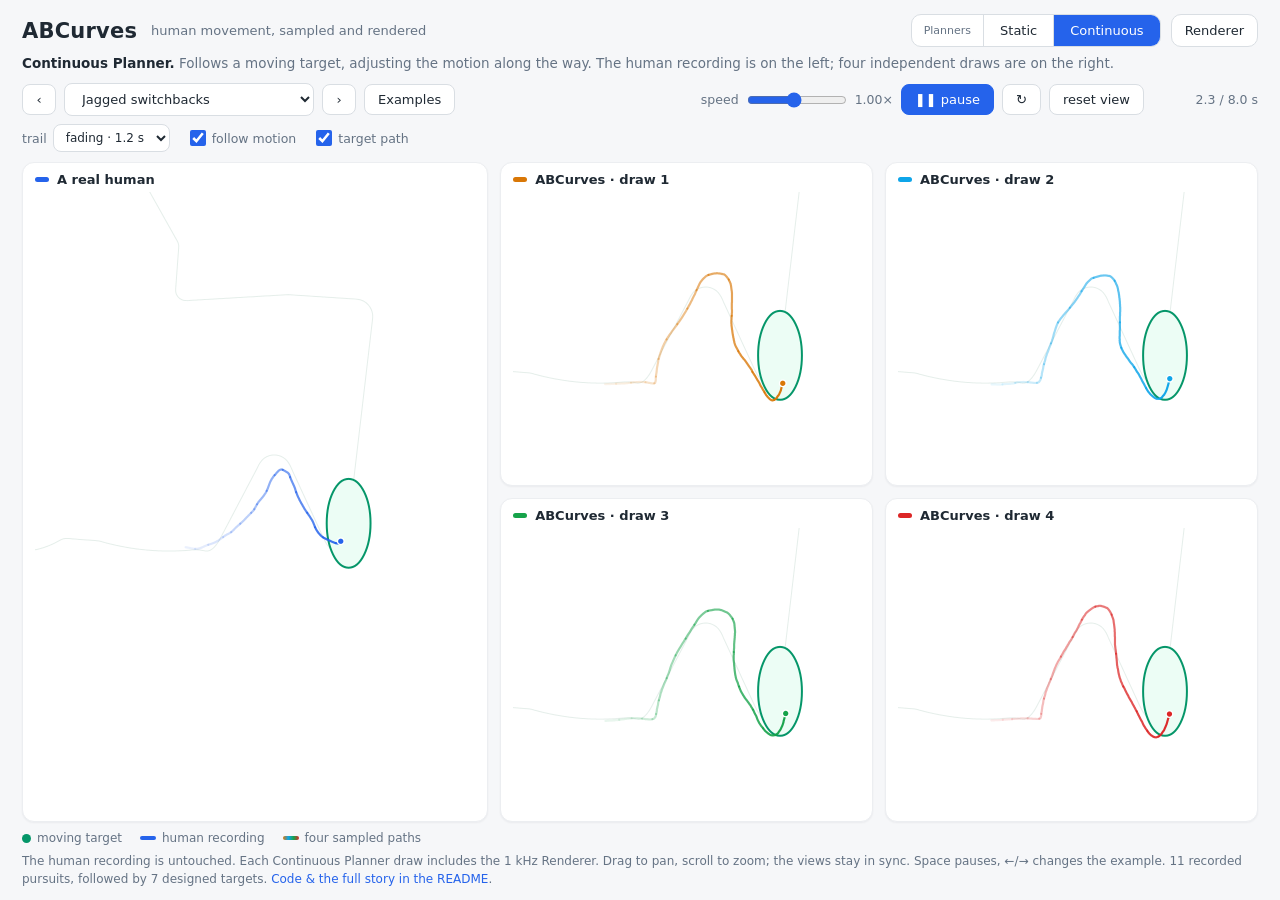
==== commit 9b327873: "Release ABCurves 2.0" ====
--- a/docs/index.html
+++ b/docs/index.html
@@ -1,590 +1,945 @@
 <!doctype html>
 <html lang="en">
 <head>
-<meta charset="utf-8">
-<meta name="viewport" content="width=device-width, initial-scale=1, viewport-fit=cover">
-<meta name="theme-color" content="#f6f7f9">
-<title>ABCurves · human mouse movement, A → B → C</title>
-<style>
-  :root{
-    --bg:#f6f7f9; --pane:#ffffff; --ink:#1f2933; --muted:#7b8794; --line:#d9dee3;
-    --soft:#eceef1; --human:#2563eb; --prefix:#9aa5b1; --target:#059669; --b:#7c3aed;
-    --avg:#c026d3; --gen:#d97706;
-    --s0:#d97706; --s1:#0ea5e9; --s2:#16a34a; --s3:#dc2626;
-  }
-  *{box-sizing:border-box}
-  html,body{height:100%;margin:0}
-  body{font-family:"Segoe UI",system-ui,Arial,sans-serif;background:var(--bg);color:var(--ink);
-       display:flex;flex-direction:column;overflow:hidden}
-  header{padding:14px 22px 0;flex:0 0 auto;display:flex;align-items:baseline;gap:14px;flex-wrap:wrap}
-  h1{margin:0;font-size:21px;font-weight:700;letter-spacing:.01em}
-  .tag{color:var(--muted);font-size:13px}
-  .tabs{margin-left:auto;display:inline-flex;border:1px solid var(--line);border-radius:10px;overflow:hidden;background:#fff}
-  .tabs button{border:none;background:#fff;padding:8px 16px;font-size:13px;cursor:pointer;color:var(--ink);
-    border-right:1px solid var(--line)}
-  .tabs button:last-child{border-right:none}
-  .tabs button:hover{background:#eef4ff}
-  .tabs button.on{background:var(--human);color:#fff}
-  .sub{color:var(--muted);font-size:13.5px;line-height:1.5;padding:6px 22px 0;flex:0 0 auto;max-width:1100px}
-  .sub b{color:var(--ink)}
-  .wrap{flex:1 1 auto;min-height:0;display:flex;flex-direction:column;padding:0 22px 12px}
-  .controls{display:flex;flex-wrap:wrap;gap:8px;align-items:center;margin:10px 0;flex:0 0 auto}
-  button,select{background:#fff;border:1px solid var(--line);border-radius:8px;padding:7px 13px;
-    font-size:13px;cursor:pointer;color:var(--ink);transition:background .12s,border-color .12s}
-  button:hover,select:hover{background:#eef4ff;border-color:#c3d4f0}
-  button.on{background:var(--human);color:#fff;border-color:var(--human)}
-  button.on:hover{background:#1d4ed8}
-  .mini{display:inline-flex;border:1px solid var(--line);border-radius:8px;overflow:hidden}
-  .mini button{border:none;border-radius:0;border-right:1px solid var(--line);padding:7px 11px}
-  .mini button:last-child{border-right:none}
-  .mini button.on{background:var(--human);color:#fff}
-  .spacer{flex:1 1 auto}
-  .clock{font-variant-numeric:tabular-nums;color:var(--muted);font-size:12.5px;min-width:110px;text-align:right}
-  label.rng{font-size:12.5px;color:var(--muted);display:inline-flex;align-items:center;gap:6px}
-  input[type=range]{accent-color:var(--human);width:110px}
-  .panes{flex:1 1 auto;min-height:0;display:grid;gap:12px}
-  .panes.spread{grid-template-columns:1.25fr 1fr 1fr;grid-template-rows:1fr 1fr}
-  .panes.average{grid-template-columns:1fr 1fr;grid-template-rows:1fr}
-  .panes.texture{grid-template-columns:1fr;grid-template-rows:1fr 1fr}
-  .pane{background:var(--pane);border:1px solid var(--soft);border-radius:12px;padding:9px 12px 10px;
-    display:flex;flex-direction:column;min-width:0;min-height:0;box-shadow:0 1px 2px rgba(16,24,40,.05)}
-  .pane.big{grid-row:1/3}
-  .pane h2{margin:0 0 5px;font-size:13px;font-weight:600;display:flex;align-items:center;gap:8px;color:var(--ink)}
-  .pane-title{min-width:0;overflow:hidden;text-overflow:ellipsis}
-  .pane h2 .chip{width:14px;height:5px;border-radius:3px;flex:0 0 auto}
-  .pane h2 .ms{color:var(--muted);font-weight:400;font-size:12px;margin-left:auto}
-  .cv{flex:1 1 auto;min-height:0}
-  canvas{width:100%;height:100%;display:block;border-radius:8px;cursor:grab;touch-action:none}
-  canvas.drag{cursor:grabbing}
-  .legend{flex:0 0 auto;display:flex;flex-wrap:wrap;gap:14px 18px;margin-top:9px;color:var(--muted);font-size:12px}
-  .legend span{display:inline-flex;align-items:center;gap:6px}
-  .sw{width:16px;height:4px;border-radius:2px;display:inline-block}
-  .dotk{width:9px;height:9px;border-radius:50%;display:inline-block}
-  .foot{flex:0 0 auto;color:var(--muted);font-size:12px;margin-top:7px}
-  .foot a{color:var(--human);text-decoration:none}
-  .foot-mobile{display:none}
-  .sr-only{position:absolute;width:1px;height:1px;padding:0;margin:-1px;overflow:hidden;
-    clip:rect(0,0,0,0);white-space:nowrap;border:0}
-  /* loader */
-  #loader{position:fixed;inset:0;background:var(--bg);display:flex;flex-direction:column;
-    align-items:center;justify-content:center;z-index:50;transition:opacity .5s}
-  #loader.hide{opacity:0;pointer-events:none}
-  .loadtrace{width:250px;height:125px}
-  .loadmsg{margin-top:16px;color:var(--muted);font-size:13.5px;letter-spacing:.02em;min-height:18px}
-  .dot{font-weight:700;color:var(--human)}
-  @media(max-width:900px){
-    html{height:auto;min-height:100%;overflow-x:hidden}
-    body{height:auto;min-height:100%;overflow-x:hidden;overflow-y:auto;
-      padding-bottom:env(safe-area-inset-bottom,0px)}
-    header{padding:calc(9px + env(safe-area-inset-top,0px)) 10px 0;gap:3px 8px}
-    h1{font-size:19px;line-height:1.2}
-    .tag{font-size:12px;white-space:nowrap;overflow:hidden;text-overflow:ellipsis;max-width:calc(100vw - 105px)}
-    .tabs{order:3;margin:7px 0 0;width:100%;max-width:100%;overflow-x:auto;overscroll-behavior-x:contain;
-      scrollbar-width:none;border-radius:11px}
-    .tabs::-webkit-scrollbar{display:none}
-    .tabs button{flex:1 0 auto;min-height:44px;padding:8px 13px;white-space:nowrap;font-size:12.5px}
-    .sub{padding:7px 11px 0;font-size:12.5px;line-height:1.35;min-height:41px;max-width:none}
-    .wrap{display:block;min-height:0;padding:0 10px max(14px,env(safe-area-inset-bottom,0px))}
-    .controls{position:sticky;top:env(safe-area-inset-top,0px);z-index:20;display:grid;
-      grid-template-columns:44px minmax(0,1fr) 44px;
-      grid-template-areas:
-        "prev pick next"
-        "samples samples samples"
-        "channels channels channels"
-        "play marker reset";
-      gap:6px;margin:7px -2px 8px;padding:6px 2px;
-      background:rgba(246,247,249,.96);backdrop-filter:blur(9px);
-      border-bottom:1px solid rgba(217,222,227,.8)}
-    .controls button,.controls select{min-height:44px;font-size:13px}
-    #prev{grid-area:prev;font-size:23px;padding:0}
-    #pick{grid-area:pick;width:100%;min-width:0;text-overflow:ellipsis}
-    #next{grid-area:next;font-size:23px;padding:0}
-    #sampSeg{grid-area:samples;width:100%}
-    #chanSeg{grid-area:channels;width:100%}
-    #sampSeg button,#chanSeg button{flex:1 1 0;min-width:0;padding:7px 5px}
-    #play{grid-area:play;padding:7px 5px}
-    #btoggle{grid-area:marker;padding:7px 5px}
-    #reset{grid-area:reset;padding:7px 5px}
-    .controls>.spacer,.controls>span[style],label.rng,.clock{display:none}
-    .panes{display:grid;flex:none;min-height:0;gap:7px}
-    .panes.spread,.panes.average{height:52vh;height:52svh;min-height:340px;max-height:520px;
-      grid-template-columns:minmax(0,1fr) minmax(0,1fr);grid-template-rows:1fr}
-    .panes.texture{height:62vh;height:62svh;min-height:440px;max-height:620px;
-      grid-template-columns:1fr;grid-template-rows:1fr 1fr}
-    .pane{min-height:0;padding:7px 6px 7px;border-radius:10px}
-    .pane.big{grid-row:auto}
-    .pane.mobile-hidden{display:none}
-    .pane h2{font-size:11.5px;line-height:1.25;gap:5px;margin-bottom:4px;white-space:nowrap;overflow:hidden}
-    .pane h2 .ms{display:none}
-    .pane h2 .chip{width:10px}
-    canvas{touch-action:pan-y pinch-zoom;cursor:default}
-    .legend{margin-top:7px;padding:1px 0 5px;gap:9px 13px;flex-wrap:nowrap;overflow-x:auto;
-      overscroll-behavior-x:contain;scrollbar-width:none;font-size:11px}
-    .legend::-webkit-scrollbar{display:none}
-    .legend span{flex:0 0 auto}
-    .foot{font-size:11.5px;line-height:1.45;margin-top:2px}
-    .foot-desktop{display:none}
-    .foot-mobile{display:inline}
-  }
-  @media(max-width:350px){
-    .tag{display:none}
-    .tabs button{padding-inline:10px;font-size:12px}
-    .panes.spread,.panes.average{min-height:320px}
-  }
+  <meta charset="utf-8">
+  <meta name="viewport" content="width=device-width, initial-scale=1, viewport-fit=cover">
+  <meta name="theme-color" content="#f6f7f9">
+  <meta name="description" content="Human mouse motion, sampled and rendered by ABCurves. Explore the Static Planner, Continuous Planner, and 1 kHz Renderer.">
+  <title>ABCurves · human movement, sampled and rendered</title>
+  <style>:root {
+  color-scheme: light;
+  --bg: #f6f7f9; --pane: #fff; --ink: #1f2933; --muted: #657384;
+  --line: #d9dee3; --soft: #eceef1; --human: #2563eb;
+}
+* { box-sizing: border-box; }
+[hidden] { display: none !important; }
+html, body { height: 100%; margin: 0; }
+body {
+  font-family: "Segoe UI", system-ui, Arial, sans-serif;
+  background: var(--bg); color: var(--ink);
+  display: flex; flex-direction: column; overflow: hidden;
+}
+header { padding: 14px 22px 0; flex: 0 0 auto; display: flex; align-items: center; gap: 14px; flex-wrap: wrap; }
+h1 { margin: 0; font-size: 21px; font-weight: 700; letter-spacing: .01em; }
+.tag { color: var(--muted); font-size: 13px; }
+.tabs { margin-left: auto; display: flex; gap: 10px; align-items: stretch; }
+.planner-tabs { display: inline-flex; align-items: stretch; border: 1px solid var(--line); border-radius: 10px; overflow: hidden; background: #fff; }
+.group-label { display: flex; align-items: center; padding: 0 12px; color: var(--muted); font-size: 11px; border-right: 1px solid var(--line); }
+.planner-tabs button { border: 0; border-radius: 0; padding: 8px 16px; border-right: 1px solid var(--line); }
+.planner-tabs button:last-child { border-right: 0; }
+#tab-renderer { border-radius: 10px; }
+.sub { color: var(--muted); font-size: 13.5px; line-height: 1.5; padding: 6px 22px 0; flex: 0 0 auto; max-width: 1150px; }
+.sub b { color: var(--ink); }
+.wrap { flex: 1 1 auto; min-height: 0; display: flex; flex-direction: column; padding: 0 22px 12px; }
+.controls { display: flex; flex-wrap: wrap; gap: 8px; align-items: center; margin: 10px 0; flex: 0 0 auto; }
+button, select, input { font: inherit; }
+button, select { background: #fff; border: 1px solid var(--line); border-radius: 8px; padding: 7px 13px; font-size: 13px; cursor: pointer; color: var(--ink); transition: background .12s, border-color .12s; }
+button:hover, select:hover { background: #eef4ff; border-color: #c3d4f0; }
+button.on { background: var(--human); color: #fff; border-color: var(--human); }
+button.on:hover { background: #1d4ed8; }
+button:focus-visible, select:focus-visible, input:focus-visible, canvas:focus-visible, a:focus-visible { outline: 3px solid var(--human); outline-offset: 2px; }
+.arrow { min-width: 34px; padding-inline: 10px; }
+#viewButton { display: none; }
+#pick { width: 250px; min-width: 0; text-overflow: ellipsis; }
+.mini { display: inline-flex; border: 1px solid var(--line); border-radius: 8px; overflow: hidden; background: #fff; }
+.mini button { border: 0; border-radius: 0; border-right: 1px solid var(--line); padding: 7px 11px; }
+.mini button:last-child { border-right: 0; }
+.spacer { flex: 1 1 auto; }
+.clock { font-variant-numeric: tabular-nums; color: var(--muted); font-size: 12.5px; min-width: 106px; text-align: right; }
+label.rng { font-size: 12.5px; color: var(--muted); display: inline-flex; align-items: center; gap: 6px; }
+input[type="range"] { accent-color: var(--human); width: 100px; }
+#spdl { min-width: 38px; font-variant-numeric: tabular-nums; }
+input[type="checkbox"] { accent-color: var(--human); width: 16px; height: 16px; margin: 0; }
+.motion-options { display: flex; gap: 8px 20px; align-items: center; flex-wrap: wrap; margin: -2px 0 10px; flex-shrink: 0; }
+.motion-options label { display: inline-flex; align-items: center; gap: 6px; color: var(--muted); font-size: 12.5px; cursor: pointer; }
+.motion-options select { font-size: 12px; padding: 5px 8px; }
+.comparison-options { display: flex; gap: 8px; flex-wrap: wrap; flex-shrink: 0; }
+#rendererControls { display: flex; gap: 8px; flex-wrap: wrap; margin: 0 0 10px; }
+#drawPicker { display: none; margin: 0 0 10px; }
+body[data-section="renderer"] #drawPicker { display: inline-flex; }
+.panes { flex: 1 1 auto; min-height: 0; display: grid; gap: 12px; grid-template-columns: 1.25fr 1fr 1fr; grid-template-rows: 1fr 1fr; }
+.panes.reports { grid-template-columns: 1fr; grid-template-rows: 1fr 1fr; }
+.panes.paired { grid-template-columns: 1fr 1fr; grid-template-rows: 1fr; }
+.pane { background: var(--pane); border: 1px solid var(--soft); border-radius: 12px; padding: 9px 12px 10px; display: flex; flex-direction: column; min-width: 0; min-height: 0; box-shadow: 0 1px 2px #1018280d; }
+.pane.reference { grid-row: 1 / 3; }
+.panes.reports .reference, .panes.paired .reference { grid-row: auto; }
+.pane h2 { margin: 0 0 5px; font-size: 13px; font-weight: 600; display: flex; align-items: center; gap: 8px; color: var(--ink); flex-shrink: 0; }
+.pane-title { min-width: 0; overflow: hidden; text-overflow: ellipsis; }
+.pane h2 i { width: 14px; height: 5px; border-radius: 3px; flex: 0 0 auto; }
+.pane .ms { color: var(--muted); font-weight: 400; font-size: 12px; margin-left: auto; white-space: nowrap; }
+canvas { display: block; flex: 1 1 auto; width: 100%; height: 0; min-width: 0; min-height: 0; border-radius: 8px; cursor: grab; touch-action: none; }
+canvas.drag { cursor: grabbing; }
+.legend { flex: 0 0 auto; display: flex; flex-wrap: wrap; gap: 10px 18px; margin-top: 9px; color: var(--muted); font-size: 12px; }
+.legend span { display: inline-flex; align-items: center; gap: 6px; }
+.sw { width: 16px; height: 4px; border-radius: 2px; display: inline-block; }
+.dotk { width: 9px; height: 9px; border-radius: 50%; display: inline-block; }
+.foot { flex: 0 0 auto; color: var(--muted); font-size: 12px; line-height: 1.5; margin-top: 7px; }
+.foot a { color: var(--human); text-decoration: none; }
+.foot a:hover { text-decoration: underline; }
+.foot-mobile { display: none; }
+#loader { position: fixed; inset: 0; background: var(--bg); display: flex; flex-direction: column; align-items: center; justify-content: center; gap: 16px; z-index: 50; transition: opacity .3s, visibility .3s; }
+#loader.hidden { opacity: 0; visibility: hidden; pointer-events: none; }
+.loadtrace { width: 250px; height: 125px; }
+#loadText { color: var(--muted); font-size: 13.5px; letter-spacing: .02em; }
+dialog { border: 1px solid var(--line); border-radius: 12px; padding: 20px; background: var(--bg); color: var(--ink); box-shadow: 0 18px 70px #17243522; max-width: calc(100vw - 28px); max-height: calc(100svh - 36px); }
+dialog::backdrop { background: #182b4438; backdrop-filter: blur(3px); }
+.dialog-head { display: flex; align-items: center; justify-content: space-between; gap: 20px; margin-bottom: 16px; }
+.dialog-head h2 { margin: 0; font-size: 18px; }
+.close { width: 44px; height: 44px; padding: 0; font-size: 25px; }
+#settings { width: 370px; }
+.settings-fields { display: flex; flex-direction: column; gap: 16px; }
+.settings-fields + .settings-fields:not(:empty) { margin-top: 20px; }
+.settings-fields label { display: flex; align-items: center; gap: 10px; color: var(--ink); font-size: 13px; min-height: 28px; }
+.settings-fields label[for="trail"] { justify-content: space-between; }
+.settings-comparison { display: flex; flex-direction: column; gap: 12px; margin-top: 20px; }
+.settings-actions { display: flex; flex-wrap: wrap; gap: 8px; padding-top: 18px; margin-top: 18px; border-top: 1px solid var(--line); }
+.settings-actions button { flex: 1; }
+#gallery { width: 950px; }
+#gallery[open] { display: flex; flex-direction: column; }
+#filters { align-self: flex-start; flex-shrink: 0; margin-bottom: 14px; }
+#cards { display: grid; grid-template-columns: repeat(3, minmax(0, 1fr)); gap: 10px; min-height: 80px; overflow: auto; padding: 3px; }
+.card { display: block; min-width: 0; width: 100%; padding: 13px; text-align: left; background: #fff; border: 1px solid var(--line); border-radius: 10px; }
+.card.current { border-color: #7ba6f7; box-shadow: 0 0 0 1px #7ba6f7; }
+.card svg { display: block; width: 100%; height: 78px; margin: 0 0 9px; stroke-width: 1.6; }
+.card strong { display: block; font-size: 13px; font-weight: 600; }
+.sr-only { position: absolute; width: 1px; height: 1px; padding: 0; margin: -1px; overflow: hidden; clip: rect(0,0,0,0); white-space: nowrap; border: 0; }
+.noscript { position: fixed; z-index: 60; bottom: 20%; left: 0; width: 100%; text-align: center; padding: 16px; }
+@media (max-width: 900px) {
+  html, body { height: auto; min-height: 100%; overflow-x: hidden; }
+  body { overflow-y: auto; padding-bottom: env(safe-area-inset-bottom, 0px); }
+  header { padding: calc(9px + env(safe-area-inset-top, 0px)) 10px 0; gap: 3px 8px; }
+  h1 { font-size: 19px; line-height: 1.2; }
+  .tag { font-size: 12px; }
+  .tabs { margin: 7px 0 0; width: 100%; gap: 7px; }
+  .planner-tabs { flex: 1; }
+  .group-label { padding-inline: 8px; font-size: 10px; }
+  .tabs button { flex: 1; min-height: 44px; padding: 8px 10px; font-size: 12.5px; }
+  #tab-renderer { flex: 0 0 auto; }
+  .sub { padding: 7px 11px 0; font-size: 12.5px; line-height: 1.4; max-width: none; }
+  .wrap { display: block; min-height: 0; padding: 0 10px max(14px, env(safe-area-inset-bottom, 0px)); }
+  .controls { display: grid; grid-template-columns: 44px minmax(0, 1fr) 44px; grid-template-areas: "prev pick next" "play space view"; gap: 6px; margin: 7px -2px 8px; padding: 4px 2px; }
+  .controls button, .controls select { min-height: 44px; font-size: 13px; }
+  #prev { grid-area: prev; font-size: 23px; padding: 0; }
+  #pick { grid-area: pick; width: 100%; padding-inline: 8px; }
+  #next { grid-area: next; font-size: 23px; padding: 0; }
+  label.rng { display: flex; min-height: 32px; }
+  .rng input { flex: 1; width: 100%; min-width: 0; height: 26px; margin: 0 2px; }
+  label.rng { gap: 8px; font-size: 13px; }
+  #play { grid-area: play; padding: 7px 5px; font-size: 0; }
+  #play::after { content: "▶"; font-size: 15px; }
+  #play.on::after { content: "❚❚"; }
+  #viewButton { display: block; grid-area: view; grid-column: 2 / 4; justify-self: end; min-width: 76px; }
+  #settings button, #settings select { min-height: 44px; }
+  #settings #replay { flex: 0 0 44px; padding: 0; font-size: 22px; }
+  #settings input[type="checkbox"] { width: 20px; height: 20px; }
+  .clock { display: none; }
+  .controls > .spacer { display: none; }
+  .motion-options { gap: 6px 12px; margin: 0 0 8px; }
+  .motion-options label { font-size: 12px; min-height: 36px; }
+  .motion-options select { min-height: 36px; }
+  .motion-options input { width: 18px; height: 18px; }
+  .comparison-options { display: block; }
+  #rendererControls { gap: 6px; }
+  #rendererControls .mini { flex: 1 1 100%; }
+  #rendererControls button, #drawPicker button { flex: 1; min-height: 44px; min-width: 0; padding-inline: 6px; font-size: 12px; }
+  #drawPicker, body[data-section="renderer"] #drawPicker { display: flex; width: 100%; margin-bottom: 0; }
+  #settings #rendererControls { margin-bottom: 0; gap: 12px; }
+  .panes, .panes.paired { height: 52vh; height: 52svh; min-height: 340px; max-height: 520px; grid-template-columns: minmax(0, 1fr) minmax(0, 1fr); grid-template-rows: 1fr; gap: 7px; }
+  .panes.reports { height: 62vh; height: 62svh; min-height: 440px; max-height: 620px; grid-template-columns: 1fr; grid-template-rows: 1fr 1fr; }
+  .pane { padding: 7px 6px; border-radius: 10px; }
+  .pane.reference { grid-row: auto; }
+  .pane.mobile-hidden { display: none; }
+  .pane h2 { font-size: 11.5px; line-height: 1.25; gap: 5px; margin-bottom: 4px; white-space: nowrap; overflow: hidden; }
+  .pane .ms { display: none; }
+  .pane h2 i { width: 10px; }
+  .legend { margin-top: 7px; padding: 1px 0 5px; gap: 9px 13px; font-size: 11px; }
+  .foot { font-size: 11.5px; line-height: 1.45; margin-top: 2px; }
+  .foot-desktop { display: none; }
+  .foot-mobile { display: inline; }
+  #cards { grid-template-columns: repeat(2, minmax(0, 1fr)); }
+  dialog { padding: 15px; }
+  .card { padding: 10px; }
+  .card strong { font-size: 12px; }
+}
+@media (max-width: 600px) {
+  body[data-section="continuous"] .panes,
+  .panes.paired { grid-template-columns: minmax(0, 1fr); grid-template-rows: 1fr 1fr; min-height: 380px; }
+}
+@media (max-width: 350px) {
+  .tag { display: none; }
+  .tabs button { padding-inline: 8px; font-size: 12px; }
+  .group-label { padding-inline: 6px; }
+  .panes, .panes.paired { min-height: 320px; }
+  .clock { font-size: 10px; }
+}
+@media (max-height: 550px) and (min-width: 901px) {
+  body { height: auto; min-height: 100%; overflow-y: auto; }
+  .panes { min-height: 320px; }
+}
+@media (prefers-reduced-motion: reduce) {
+  #loader, button, select { transition: none; }
+  .loading-path { stroke-dashoffset: 0; }
+}
 </style>
 </head>
 <body>
-
-<div id="loader">
-  <svg class="loadtrace" viewBox="0 0 250 125" aria-hidden="true">
-    <circle cx="222" cy="30" r="15" fill="#ecfdf5" stroke="#059669" stroke-width="3">
-      <animate attributeName="r" values="15;17;15" dur="1.3s" repeatCount="indefinite"/>
-    </circle>
-    <path d="M14,98 C64,98 104,84 140,52 C164,30 198,22 222,30" fill="none"
-          stroke="#9aa5b1" stroke-width="3.4" stroke-linecap="round" opacity=".45"/>
-    <path id="lt" d="M14,98 C64,98 104,84 140,52 C164,30 198,22 222,30" fill="none"
-          stroke="#2563eb" stroke-width="4.2" stroke-linecap="round"
-          stroke-dasharray="262" stroke-dashoffset="262">
-      <animate attributeName="stroke-dashoffset" values="262;0;0" keyTimes="0;.72;1" dur="1.45s" repeatCount="indefinite"/>
-    </path>
-    <circle cx="14" cy="98" r="5" fill="#1f2933"/>
-    <circle cx="128" cy="62" r="5.6" fill="#7c3aed"/>
-  </svg>
-  <div class="loadmsg" id="loadmsg">Drawing <span class="dot">A</span> → <span class="dot">B</span> → <span class="dot">C</span> …</div>
-</div>
-
-<header>
-  <h1>ABCurves</h1>
-  <span class="tag">a human starts the movement, the model finishes it</span>
-  <div class="tabs" id="tabs" role="tablist" aria-label="Demo view">
-    <button data-view="spread" class="on">Human vs ABCurves</button>
-    <button data-view="average">Why not “the average”?</button>
-    <button data-view="texture">The 1 kHz texture</button>
+  <div id="loader" role="status" aria-label="Loading motion">
+    <svg class="loadtrace" viewBox="0 0 250 125" aria-hidden="true">
+      <circle cx="222" cy="30" r="15" fill="#ecfdf5" stroke="#059669" stroke-width="3">
+        <animate attributeName="r" values="15;17;15" dur="1.3s" repeatCount="indefinite"/>
+      </circle>
+      <path d="M14,98 C64,98 104,84 140,52 C164,30 198,22 222,30" fill="none" stroke="#9aa5b1" stroke-width="3.4" stroke-linecap="round" opacity=".45"/>
+      <path class="loading-path" d="M14,98 C64,98 104,84 140,52 C164,30 198,22 222,30" fill="none" stroke="#2563eb" stroke-width="4.2" stroke-linecap="round" stroke-dasharray="262" stroke-dashoffset="262">
+        <animate attributeName="stroke-dashoffset" values="262;0;0" keyTimes="0;.72;1" dur="1.45s" repeatCount="indefinite"/>
+      </path>
+      <circle cx="14" cy="98" r="5" fill="#1f2933"/>
+      <circle cx="128" cy="62" r="5.6" fill="#7c3aed"/>
+    </svg>
+    <span id="loadText">Drawing human movement …</span>
+    <button id="retry" hidden>Try again</button>
   </div>
-</header>
-<div class="sub" id="viewSub" aria-live="polite"></div>
-
-<div class="wrap">
-  <div class="controls">
-    <button id="prev" title="previous example (←)">‹</button>
-    <label class="sr-only" for="pick">Choose an example</label>
-    <select id="pick" title="choose an example"></select>
-    <button id="next" title="next example (→)">›</button>
-    <span style="width:4px"></span>
-    <div class="mini" id="chanSeg" style="display:none" role="group" aria-label="Packet axis">
-      <button data-ch="0" class="on">horizontal (dx)</button>
-      <button data-ch="1">vertical (dy)</button>
+
+  <header>
+    <h1>ABCurves</h1>
+    <span class="tag">human movement, sampled and rendered</span>
+    <nav id="tabs" class="tabs" role="tablist" aria-label="Demo view">
+      <span class="planner-tabs">
+        <span class="group-label" aria-hidden="true">Planners</span>
+        <button id="tab-static" role="tab" data-section="static" aria-label="Static Planner" aria-selected="false" aria-controls="showcase" tabindex="-1">Static</button>
+        <button id="tab-continuous" role="tab" data-section="continuous" class="on" aria-label="Continuous Planner" aria-selected="true" aria-controls="showcase">Continuous</button>
+      </span>
+      <button id="tab-renderer" role="tab" data-section="renderer" aria-selected="false" aria-controls="showcase" tabindex="-1">Renderer</button>
+    </nav>
+  </header>
+  <div id="description" class="sub"></div>
+
+  <main id="showcase" class="wrap" role="tabpanel" aria-labelledby="tab-continuous">
+    <div class="controls">
+      <button id="prev" class="arrow" aria-label="Previous example" title="Previous example (←)">‹</button>
+      <label class="sr-only" for="pick">Choose an example</label>
+      <select id="pick"></select>
+      <button id="next" class="arrow" aria-label="Next example" title="Next example (→)">›</button>
+      <button id="browse" aria-haspopup="dialog">Examples</button>
+      <span class="spacer"></span>
+      <label class="rng" id="speedControl" for="speed">speed <input id="speed" type="range" min="0.1" max="2" step="0.05" value="1"><output id="spdl" for="speed">1.00×</output></label>
+      <button id="play" class="on" aria-label="Pause" aria-pressed="true" title="Play or pause (Space)">❚❚ pause</button>
+      <button id="replay" aria-label="Replay from beginning" title="Replay">↻</button>
+      <button id="marker" class="on" aria-pressed="true" title="Show the cut point">B marker</button>
+      <button id="fit" title="Reset pan and zoom (double-click a pane)">reset view</button>
+      <button id="viewButton" aria-haspopup="dialog">View</button>
+      <output class="clock" id="clock" aria-label="Playback time"></output>
     </div>
-    <div class="mini" id="sampSeg" style="display:none" role="group" aria-label="Choose an ABCurves finish">
-      <button data-s="0" class="on">finish 1</button>
-      <button data-s="1">finish 2</button>
-      <button data-s="2">finish 3</button>
-      <button data-s="3">finish 4</button>
+
+    <div class="motion-options" id="motionOptions">
+      <label id="trailControl" for="trail">trail <select id="trail"><option value="600">short · 0.6 s</option><option value="1200" selected>fading · 1.2 s</option><option value="2400">long · 2.4 s</option><option value="0">full path</option></select></label>
+      <label id="followControl"><input id="follow" type="checkbox" checked> follow motion</label>
+      <label id="guideControl"><input id="guide" type="checkbox" checked> target path</label>
     </div>
-    <span class="spacer"></span>
-    <label class="rng">speed <input id="speed" type="range" min="0.1" max="1.5" step="0.05" value="0.5"><span id="spdl">0.50×</span></label>
-    <button id="play" class="on" title="space">❚❚ pause</button>
-    <button id="btoggle" class="on" title="show the cut point">B marker</button>
-    <button id="reset" title="reset zoom (double-click a pane)">reset view</button>
-    <span class="clock" id="clock"></span>
-  </div>
-
-  <div class="panes" id="panes"></div>
-
-  <div class="legend" id="legend"></div>
-  <div class="foot"><span class="foot-desktop">
-    Every square shows the <b>same</b> real A→B input (grey) into the same target; only the finish differs.
-    Drag to pan, scroll to zoom (all squares stay in sync), space to pause, ←/→ to change example.
-    Data: 24 frozen real-player examples at 1 kHz. Generated by the final Planner and authenticated global Renderer. Because the compact event fixture begins at A, its missing 96 context reports are declared quiet.
-    </span><span class="foot-mobile">Both cards share the <b>same</b> real A→B input. Generated by ABCurves; the fixture's missing pre-A context is explicitly quiet.</span>
-    <a id="repolink" href="https://github.com/optima-manent/ABCurves">Code &amp; the full story in the README</a>.
-  </div>
-</div>
-
-<script id="payload" type="application/json">{"schema":"abcurves.demo.v1","renderer_artifact_sha256":"8fea217f76c3f501dab9576cbac5cd26970d30d01eedb95da3ca3946a0f52f8b","context_note":"event fixtures contain 160 prefix reports; the preceding 96 reports are an explicit quiet-start assumption","examples":[{"kind":"micro-adjust","user":"user_a","prefix":[[0.0,0.0],[1.0,0.0],[3.0,0.0],[5.0,0.0],[6.0,0.0],[8.0,0.0],[10.0,0.0],[13.0,0.0],[15.0,0.0],[17.0,0.0],[18.0,0.0],[20.0,0.0],[22.0,-1.0],[24.0,-1.0],[27.0,-2.0],[29.0,-2.0],[31.0,-3.0],[33.0,-3.0],[35.0,-4.0],[36.0,-4.0],[38.0,-5.0],[42.0,-6.0],[44.0,-6.0],[46.0,-7.0],[48.0,-8.0],[49.0,-9.0],[51.0,-9.0],[53.0,-10.0],[57.0,-12.0],[59.0,-13.0],[62.0,-13.0],[64.0,-14.0],[66.0,-15.0],[68.0,-16.0],[70.0,-17.0],[75.0,-19.0],[77.0,-20.0],[80.0,-21.0],[82.0,-22.0],[85.0,-23.0],[87.0,-25.0],[90.0,-26.0],[95.0,-28.0],[98.0,-29.0],[101.0,-30.0],[103.0,-31.0],[106.0,-33.0],[109.0,-34.0],[112.0,-35.0],[118.0,-38.0],[121.0,-39.0],[125.0,-40.0],[128.0,-42.0],[131.0,-43.0],[134.0,-44.0],[138.0,-46.0],[141.0,-47.0],[148.0,-50.0],[151.0,-51.0],[155.0,-53.0],[158.0,-54.0],[162.0,-56.0],[165.0,-57.0],[169.0,-59.0],[176.0,-62.0],[180.0,-63.0],[184.0,-65.0],[187.0,-66.0],[191.0,-68.0],[195.0,-69.0],[199.0,-71.0],[206.0,-74.0],[210.0,-76.0],[214.0,-78.0],[217.0,-79.0],[221.0,-81.0],[225.0,-83.0],[229.0,-84.0],[236.0,-88.0],[240.0,-89.0],[243.0,-91.0],[247.0,-93.0],[251.0,-95.0],[254.0,-97.0],[258.0,-98.0],[265.0,-102.0],[269.0,-104.0],[272.0,-105.0],[276.0,-107.0],[279.0,-109.0],[283.0,-111.0],[286.0,-113.0],[293.0,-116.0],[296.0,-118.0],[300.0,-120.0],[303.0,-122.0],[307.0,-124.0],[310.0,-126.0],[313.0,-128.0],[320.0,-131.0],[323.0,-133.0],[327.0,-135.0],[330.0,-137.0],[333.0,-139.0],[336.0,-141.0],[340.0,-143.0],[346.0,-146.0],[349.0,-148.0],[352.0,-150.0],[355.0,-152.0],[359.0,-154.0],[362.0,-156.0],[365.0,-158.0],[371.0,-161.0],[374.0,-163.0],[376.0,-165.0],[379.0,-167.0],[382.0,-169.0],[385.0,-171.0],[388.0,-172.0],[394.0,-176.0],[396.0,-178.0],[399.0,-179.0],[402.0,-181.0],[405.0,-183.0],[407.0,-185.0],[410.0,-186.0],[415.0,-190.0],[418.0,-192.0],[420.0,-193.0],[423.0,-195.0],[425.0,-197.0],[428.0,-198.0],[430.0,-200.0],[435.0,-203.0],[438.0,-205.0],[440.0,-207.0],[442.0,-208.0],[445.0,-210.0],[447.0,-211.0],[449.0,-213.0],[454.0,-216.0],[456.0,-218.0],[459.0,-220.0],[461.0,-221.0],[463.0,-223.0],[466.0,-224.0],[468.0,-226.0],[473.0,-229.0],[475.0,-231.0],[477.0,-232.0],[480.0,-234.0],[482.0,-235.0],[484.0,-237.0],[487.0,-238.0],[491.0,-241.0],[494.0,-242.0],[496.0,-244.0],[498.0,-245.0],[501.0,-247.0],[503.0,-248.0]],"b":[503.0,-248.0],"target":[720.7,-318.8],"radius":74.0,"real":[[503.0,-248.0],[505.0,-249.0],[510.0,-252.0],[513.0,-253.0],[515.0,-255.0],[517.0,-256.0],[520.0,-257.0],[522.0,-258.0],[524.0,-260.0],[529.0,-262.0],[531.0,-263.0],[533.0,-264.0],[535.0,-266.0],[538.0,-267.0],[540.0,-268.0],[542.0,-269.0],[544.0,-270.0],[548.0,-272.0],[550.0,-274.0],[552.0,-275.0],[554.0,-276.0],[556.0,-277.0],[558.0,-278.0],[560.0,-279.0],[564.0,-281.0],[565.0,-282.0],[567.0,-283.0],[569.0,-284.0],[570.0,-285.0],[572.0,-286.0],[574.0,-287.0],[577.0,-289.0],[578.0,-290.0],[580.0,-291.0],[581.0,-292.0],[583.0,-293.0],[584.0,-294.0],[586.0,-295.0],[588.0,-296.0],[590.0,-297.0],[591.0,-298.0],[592.0,-299.0],[594.0,-300.0],[595.0,-300.0],[596.0,-301.0],[599.0,-303.0],[600.0,-303.0],[601.0,-304.0],[603.0,-305.0],[604.0,-306.0],[605.0,-306.0],[607.0,-307.0],[609.0,-308.0],[610.0,-309.0],[612.0,-309.0],[613.0,-310.0],[615.0,-310.0],[616.0,-311.0],[618.0,-311.0],[621.0,-312.0],[622.0,-313.0],[624.0,-313.0],[625.0,-313.0],[627.0,-314.0],[629.0,-314.0],[630.0,-315.0],[634.0,-315.0],[635.0,-315.0],[637.0,-316.0],[639.0,-316.0],[640.0,-316.0],[642.0,-316.0],[644.0,-317.0],[647.0,-317.0],[649.0,-317.0],[651.0,-317.0],[653.0,-317.0],[655.0,-318.0],[656.0,-318.0],[658.0,-318.0],[661.0,-318.0],[663.0,-318.0],[665.0,-318.0],[666.0,-319.0],[668.0,-319.0],[669.0,-319.0],[671.0,-319.0],[674.0,-319.0],[675.0,-319.0],[676.0,-319.0],[678.0,-320.0],[679.0,-320.0],[680.0,-320.0],[681.0,-320.0],[684.0,-320.0],[685.0,-320.0],[686.0,-320.0],[687.0,-320.0],[687.0,-321.0],[688.0,-321.0],[689.0,-321.0],[691.0,-321.0],[691.0,-321.0],[692.0,-321.0],[693.0,-321.0],[693.0,-321.0],[694.0,-321.0],[694.0,-322.0],[695.0,-322.0],[696.0,-322.0],[696.0,-322.0]],"samples":[[[503.0,-248.0],[505.0,-249.0],[507.0,-250.0],[509.0,-251.0],[511.0,-253.0],[513.0,-254.0],[515.0,-255.0],[517.0,-256.0],[519.0,-257.0],[521.0,-259.0],[523.0,-260.0],[525.0,-261.0],[527.0,-262.0],[529.0,-263.0],[532.0,-265.0],[534.0,-266.0],[536.0,-267.0],[538.0,-268.0],[540.0,-269.0],[542.0,-270.0],[544.0,-271.0],[546.0,-272.0],[547.0,-273.0],[549.0,-274.0],[551.0,-275.0],[553.0,-275.0],[555.0,-276.0],[557.0,-277.0],[558.0,-278.0],[560.0,-279.0],[562.0,-280.0],[564.0,-281.0],[565.0,-282.0],[567.0,-282.0],[569.0,-283.0],[570.0,-284.0],[572.0,-285.0],[573.0,-286.0],[575.0,-287.0],[577.0,-287.0],[578.0,-288.0],[580.0,-289.0],[581.0,-290.0],[582.0,-291.0],[584.0,-291.0],[585.0,-292.0],[587.0,-293.0],[588.0,-294.0],[590.0,-295.0],[591.0,-295.0],[592.0,-296.0],[594.0,-297.0],[595.0,-298.0],[596.0,-298.0],[598.0,-299.0],[599.0,-300.0],[600.0,-300.0],[601.0,-301.0],[603.0,-302.0],[604.0,-303.0],[605.0,-303.0],[606.0,-304.0],[608.0,-305.0],[609.0,-305.0],[610.0,-306.0],[611.0,-306.0],[611.0,-306.0],[614.0,-308.0],[615.0,-308.0],[616.0,-309.0],[617.0,-309.0],[618.0,-310.0],[619.0,-311.0],[620.0,-311.0],[621.0,-312.0],[622.0,-312.0],[623.0,-313.0],[624.0,-313.0],[625.0,-314.0],[626.0,-314.0],[627.0,-315.0],[628.0,-315.0],[629.0,-315.0],[630.0,-316.0],[631.0,-316.0],[632.0,-317.0],[633.0,-317.0],[634.0,-317.0],[635.0,-318.0],[636.0,-318.0],[637.0,-318.0],[638.0,-319.0],[639.0,-319.0],[640.0,-319.0],[641.0,-320.0],[642.0,-320.0],[643.0,-320.0],[644.0,-321.0],[645.0,-321.0],[646.0,-321.0],[647.0,-321.0],[648.0,-322.0],[649.0,-322.0],[650.0,-322.0],[650.0,-322.0],[651.0,-323.0],[652.0,-323.0],[653.0,-323.0],[654.0,-323.0],[655.0,-324.0],[656.0,-324.0],[657.0,-324.0],[657.0,-324.0],[658.0,-324.0],[659.0,-325.0],[660.0,-325.0],[660.0,-325.0],[661.0,-325.0],[662.0,-325.0],[663.0,-326.0],[664.0,-326.0],[664.0,-326.0],[665.0,-326.0],[666.0,-326.0],[666.0,-326.0],[667.0,-326.0],[668.0,-326.0],[669.0,-327.0],[669.0,-327.0],[670.0,-327.0],[671.0,-327.0],[671.0,-327.0],[672.0,-327.0],[672.0,-327.0],[673.0,-327.0],[674.0,-327.0],[674.0,-327.0],[674.0,-327.0],[676.0,-327.0],[676.0,-327.0],[677.0,-327.0],[677.0,-327.0],[678.0,-327.0],[678.0,-327.0],[679.0,-327.0],[680.0,-327.0],[680.0,-327.0],[681.0,-327.0],[681.0,-327.0],[682.0,-327.0],[682.0,-327.0],[683.0,-326.0],[683.0,-326.0],[683.0,-326.0],[683.0,-326.0],[685.0,-326.0],[685.0,-326.0],[685.0,-326.0],[686.0,-326.0],[686.0,-326.0],[687.0,-326.0],[687.0,-326.0],[687.0,-326.0],[688.0,-326.0],[688.0,-326.0],[688.0,-326.0],[688.0,-326.0],[689.0,-326.0],[689.0,-326.0],[690.0,-326.0],[690.0,-326.0],[690.0,-326.0],[690.0,-326.0],[691.0,-326.0],[691.0,-326.0],[691.0,-326.0],[691.0,-326.0],[691.0,-326.0],[692.0,-325.0],[692.0,-325.0],[692.0,-325.0],[692.0,-325.0],[692.0,-325.0],[692.0,-325.0],[692.0,-325.0],[693.0,-325.0],[693.0,-325.0],[693.0,-325.0],[693.0,-325.0],[693.0,-325.0],[693.0,-325.0],[693.0,-325.0],[693.0,-325.0],[693.0,-325.0],[693.0,-325.0],[693.0,-325.0],[693.0,-325.0],[693.0,-325.0],[693.0,-325.0]],[[503.0,-248.0],[505.0,-249.0],[507.0,-250.0],[509.0,-251.0],[511.0,-252.0],[513.0,-254.0],[515.0,-255.0],[517.0,-256.0],[519.0,-257.0],[521.0,-258.0],[523.0,-259.0],[525.0,-260.0],[527.0,-261.0],[529.0,-262.0],[531.0,-263.0],[533.0,-264.0],[535.0,-265.0],[536.0,-266.0],[538.0,-267.0],[540.0,-268.0],[542.0,-269.0],[544.0,-270.0],[546.0,-271.0],[548.0,-272.0],[550.0,-273.0],[552.0,-274.0],[554.0,-275.0],[556.0,-276.0],[557.0,-277.0],[559.0,-278.0],[561.0,-279.0],[563.0,-280.0],[563.0,-280.0],[566.0,-281.0],[568.0,-282.0],[570.0,-283.0],[571.0,-284.0],[573.0,-285.0],[575.0,-285.0],[576.0,-286.0],[578.0,-287.0],[580.0,-287.0],[581.0,-288.0],[583.0,-289.0],[584.0,-289.0],[586.0,-290.0],[587.0,-291.0],[589.0,-291.0],[590.0,-292.0],[592.0,-292.0],[593.0,-293.0],[595.0,-293.0],[596.0,-294.0],[597.0,-294.0],[599.0,-295.0],[600.0,-295.0],[602.0,-296.0],[603.0,-296.0],[604.0,-297.0],[606.0,-297.0],[607.0,-298.0],[608.0,-298.0],[610.0,-298.0],[611.0,-299.0],[612.0,-299.0],[613.0,-300.0],[615.0,-300.0],[616.0,-300.0],[617.0,-301.0],[618.0,-301.0],[619.0,-301.0],[621.0,-302.0],[622.0,-302.0],[623.0,-302.0],[624.0,-303.0],[625.0,-303.0],[626.0,-304.0],[627.0,-304.0],[628.0,-304.0],[629.0,-305.0],[630.0,-305.0],[631.0,-305.0],[632.0,-305.0],[632.0,-305.0],[633.0,-306.0],[634.0,-306.0],[635.0,-307.0],[636.0,-307.0],[637.0,-307.0],[637.0,-307.0],[638.0,-308.0],[639.0,-308.0],[640.0,-308.0],[640.0,-308.0],[641.0,-309.0],[642.0,-309.0],[642.0,-309.0],[643.0,-309.0],[644.0,-309.0],[644.0,-310.0],[645.0,-310.0],[646.0,-310.0],[646.0,-310.0],[647.0,-310.0],[647.0,-310.0],[648.0,-310.0],[648.0,-311.0],[649.0,-311.0],[649.0,-311.0],[649.0,-311.0],[650.0,-311.0],[651.0,-311.0],[651.0,-311.0],[652.0,-311.0],[652.0,-311.0],[652.0,-311.0],[653.0,-311.0],[653.0,-311.0],[653.0,-311.0],[654.0,-311.0],[654.0,-311.0],[654.0,-311.0],[654.0,-311.0],[654.0,-311.0],[655.0,-311.0],[656.0,-311.0],[656.0,-311.0],[656.0,-311.0],[657.0,-311.0],[657.0,-311.0],[657.0,-311.0],[657.0,-311.0],[658.0,-310.0],[658.0,-310.0],[658.0,-310.0],[658.0,-310.0],[658.0,-310.0],[658.0,-310.0],[658.0,-310.0],[659.0,-310.0],[659.0,-310.0],[659.0,-310.0],[659.0,-310.0],[659.0,-310.0],[659.0,-310.0],[659.0,-310.0],[659.0,-310.0],[660.0,-310.0],[660.0,-310.0],[660.0,-310.0],[660.0,-310.0],[660.0,-310.0],[660.0,-310.0],[660.0,-310.0]],[[503.0,-248.0],[505.0,-249.0],[507.0,-250.0],[509.0,-251.0],[511.0,-252.0],[513.0,-254.0],[515.0,-255.0],[518.0,-256.0],[520.0,-257.0],[522.0,-258.0],[524.0,-260.0],[526.0,-261.0],[529.0,-262.0],[531.0,-263.0],[533.0,-264.0],[535.0,-265.0],[538.0,-266.0],[540.0,-267.0],[542.0,-269.0],[544.0,-270.0],[547.0,-271.0],[549.0,-271.0],[551.0,-272.0],[553.0,-273.0],[555.0,-274.0],[557.0,-275.0],[559.0,-276.0],[562.0,-277.0],[564.0,-278.0],[566.0,-279.0],[568.0,-279.0],[570.0,-280.0],[572.0,-281.0],[574.0,-282.0],[576.0,-283.0],[578.0,-283.0],[580.0,-284.0],[582.0,-285.0],[583.0,-286.0],[585.0,-286.0],[587.0,-287.0],[589.0,-288.0],[591.0,-288.0],[593.0,-289.0],[594.0,-290.0],[596.0,-290.0],[598.0,-291.0],[599.0,-291.0],[601.0,-292.0],[603.0,-293.0],[604.0,-293.0],[606.0,-294.0],[608.0,-294.0],[609.0,-295.0],[611.0,-295.0],[613.0,-296.0],[614.0,-296.0],[616.0,-297.0],[617.0,-297.0],[619.0,-298.0],[620.0,-298.0],[622.0,-298.0],[623.0,-299.0],[625.0,-299.0],[626.0,-300.0],[628.0,-300.0],[629.0,-300.0],[631.0,-301.0],[632.0,-301.0],[633.0,-301.0],[635.0,-302.0],[636.0,-302.0],[638.0,-302.0],[639.0,-303.0],[640.0,-303.0],[642.0,-303.0],[643.0,-303.0],[644.0,-304.0],[646.0,-304.0],[647.0,-304.0],[648.0,-304.0],[650.0,-304.0],[650.0,-304.0],[652.0,-305.0],[654.0,-305.0],[655.0,-305.0],[656.0,-305.0],[657.0,-306.0],[659.0,-306.0],[660.0,-306.0],[661.0,-306.0],[662.0,-306.0],[664.0,-306.0],[665.0,-307.0],[666.0,-307.0],[667.0,-307.0],[669.0,-307.0],[670.0,-307.0],[671.0,-308.0],[672.0,-308.0],[674.0,-308.0],[675.0,-308.0],[676.0,-308.0],[677.0,-309.0],[678.0,-309.0],[679.0,-309.0],[680.0,-309.0],[682.0,-309.0],[683.0,-309.0],[684.0,-310.0],[685.0,-310.0],[686.0,-310.0],[687.0,-310.0],[688.0,-310.0],[689.0,-311.0],[689.0,-311.0],[691.0,-311.0],[692.0,-311.0],[693.0,-311.0],[694.0,-311.0],[695.0,-312.0],[695.0,-312.0],[696.0,-312.0],[697.0,-312.0],[697.0,-312.0],[699.0,-312.0],[700.0,-312.0],[700.0,-313.0],[701.0,-313.0],[702.0,-313.0],[703.0,-313.0],[704.0,-313.0],[704.0,-313.0],[705.0,-313.0],[706.0,-313.0],[706.0,-314.0],[707.0,-314.0],[708.0,-314.0],[708.0,-314.0],[709.0,-314.0],[709.0,-314.0],[710.0,-314.0],[711.0,-314.0],[711.0,-314.0],[712.0,-314.0],[713.0,-314.0],[713.0,-314.0],[713.0,-314.0],[714.0,-314.0],[715.0,-314.0],[715.0,-314.0],[716.0,-315.0],[716.0,-315.0],[716.0,-315.0],[717.0,-315.0],[718.0,-315.0],[718.0,-315.0],[719.0,-315.0],[719.0,-315.0],[719.0,-315.0],[720.0,-315.0],[720.0,-315.0],[720.0,-315.0],[721.0,-315.0],[721.0,-315.0],[722.0,-315.0],[722.0,-315.0],[722.0,-315.0],[722.0,-315.0],[723.0,-315.0],[724.0,-315.0],[724.0,-315.0],[724.0,-315.0],[724.0,-315.0],[724.0,-315.0],[725.0,-315.0],[725.0,-315.0],[725.0,-315.0],[725.0,-315.0],[726.0,-315.0],[726.0,-315.0],[726.0,-315.0],[726.0,-315.0],[726.0,-315.0],[727.0,-315.0],[727.0,-315.0],[727.0,-315.0],[727.0,-315.0],[727.0,-315.0],[727.0,-315.0],[727.0,-315.0],[727.0,-315.0],[727.0,-316.0],[727.0,-316.0],[727.0,-316.0],[727.0,-316.0],[727.0,-316.0],[727.0,-316.0],[727.0,-316.0],[727.0,-316.0],[727.0,-316.0],[727.0,-316.0]],[[503.0,-248.0],[505.0,-249.0],[507.0,-250.0],[509.0,-251.0],[511.0,-252.0],[513.0,-254.0],[515.0,-255.0],[518.0,-256.0],[520.0,-257.0],[522.0,-258.0],[524.0,-260.0],[526.0,-261.0],[529.0,-262.0],[531.0,-263.0],[533.0,-264.0],[535.0,-265.0],[538.0,-266.0],[540.0,-267.0],[542.0,-269.0],[544.0,-270.0],[547.0,-271.0],[549.0,-271.0],[551.0,-272.0],[553.0,-273.0],[555.0,-274.0],[557.0,-275.0],[559.0,-276.0],[562.0,-277.0],[564.0,-278.0],[566.0,-279.0],[568.0,-279.0],[570.0,-280.0],[572.0,-281.0],[574.0,-282.0],[576.0,-283.0],[578.0,-283.0],[580.0,-284.0],[582.0,-285.0],[583.0,-286.0],[585.0,-286.0],[587.0,-287.0],[589.0,-288.0],[591.0,-288.0],[593.0,-289.0],[594.0,-290.0],[596.0,-290.0],[598.0,-291.0],[599.0,-291.0],[601.0,-292.0],[603.0,-293.0],[604.0,-293.0],[606.0,-294.0],[608.0,-294.0],[609.0,-295.0],[611.0,-295.0],[613.0,-296.0],[614.0,-296.0],[616.0,-297.0],[617.0,-297.0],[619.0,-298.0],[620.0,-298.0],[622.0,-298.0],[623.0,-299.0],[625.0,-299.0],[626.0,-300.0],[628.0,-300.0],[629.0,-300.0],[631.0,-301.0],[631.0,-301.0],[633.0,-301.0],[635.0,-302.0],[636.0,-302.0],[638.0,-302.0],[639.0,-303.0],[640.0,-303.0],[642.0,-303.0],[643.0,-303.0],[644.0,-304.0],[646.0,-304.0],[647.0,-304.0],[648.0,-304.0],[650.0,-304.0],[651.0,-305.0],[652.0,-305.0],[654.0,-305.0],[655.0,-305.0],[656.0,-305.0],[657.0,-306.0],[659.0,-306.0],[660.0,-306.0],[661.0,-306.0],[662.0,-306.0],[664.0,-306.0],[665.0,-307.0],[666.0,-307.0],[667.0,-307.0],[669.0,-307.0],[670.0,-307.0],[671.0,-308.0],[672.0,-308.0],[674.0,-308.0],[675.0,-308.0],[676.0,-308.0],[677.0,-309.0],[678.0,-309.0],[679.0,-309.0],[680.0,-309.0],[682.0,-309.0],[683.0,-309.0],[684.0,-310.0],[685.0,-310.0],[686.0,-310.0],[687.0,-310.0],[688.0,-310.0],[689.0,-311.0],[690.0,-311.0],[691.0,-311.0],[692.0,-311.0],[693.0,-311.0],[694.0,-311.0],[695.0,-312.0],[695.0,-312.0],[696.0,-312.0],[697.0,-312.0],[698.0,-312.0],[699.0,-312.0],[700.0,-312.0],[700.0,-313.0],[701.0,-313.0],[702.0,-313.0],[703.0,-313.0],[704.0,-313.0],[704.0,-313.0],[705.0,-313.0],[706.0,-313.0],[706.0,-314.0],[707.0,-314.0],[708.0,-314.0],[708.0,-314.0],[709.0,-314.0],[710.0,-314.0],[710.0,-314.0],[711.0,-314.0],[711.0,-314.0],[712.0,-314.0],[713.0,-314.0],[713.0,-314.0],[713.0,-314.0],[714.0,-314.0],[714.0,-314.0],[715.0,-315.0],[716.0,-315.0],[716.0,-315.0],[716.0,-315.0],[717.0,-315.0],[717.0,-315.0],[718.0,-315.0],[718.0,-315.0],[719.0,-315.0],[719.0,-315.0],[720.0,-315.0],[720.0,-315.0],[721.0,-315.0],[721.0,-315.0],[721.0,-315.0],[722.0,-315.0],[722.0,-315.0],[722.0,-315.0],[723.0,-315.0],[723.0,-315.0],[723.0,-315.0],[724.0,-315.0],[724.0,-315.0],[724.0,-315.0],[725.0,-315.0],[725.0,-315.0],[725.0,-315.0],[725.0,-315.0],[725.0,-315.0],[726.0,-315.0],[726.0,-315.0],[726.0,-315.0],[726.0,-315.0],[726.0,-315.0],[726.0,-315.0],[726.0,-315.0],[727.0,-315.0],[727.0,-315.0],[727.0,-315.0],[727.0,-315.0],[727.0,-316.0],[727.0,-316.0],[727.0,-316.0],[727.0,-316.0],[727.0,-316.0],[727.0,-316.0],[727.0,-317.0],[727.0,-317.0],[727.0,-317.0],[727.0,-317.0],[727.0,-317.0],[727.0,-317.0]]],"average":[[503.0,-248.0],[505.0,-249.0],[507.0,-250.0],[509.0,-251.0],[511.0,-252.0],[513.0,-254.0],[515.0,-255.0],[518.0,-256.0],[520.0,-257.0],[522.0,-258.0],[524.0,-260.0],[526.0,-261.0],[528.0,-262.0],[530.0,-263.0],[532.0,-264.0],[534.0,-265.0],[537.0,-266.0],[538.0,-267.0],[540.0,-268.0],[542.0,-270.0],[545.0,-270.0],[547.0,-271.0],[549.0,-272.0],[551.0,-273.0],[553.0,-274.0],[555.0,-275.0],[557.0,-276.0],[559.0,-277.0],[561.0,-278.0],[563.0,-279.0],[565.0,-279.0],[567.0,-280.0],[568.0,-281.0],[570.0,-282.0],[572.0,-283.0],[574.0,-283.0],[576.0,-284.0],[578.0,-285.0],[579.0,-286.0],[581.0,-286.0],[582.0,-287.0],[584.0,-288.0],[586.0,-288.0],[588.0,-290.0],[589.0,-290.0],[591.0,-290.0],[592.0,-292.0],[594.0,-292.0],[596.0,-293.0],[597.0,-293.0],[598.0,-294.0],[600.0,-294.0],[602.0,-295.0],[603.0,-296.0],[605.0,-296.0],[606.0,-297.0],[608.0,-297.0],[609.0,-298.0],[610.0,-298.0],[612.0,-299.0],[613.0,-299.0],[614.0,-300.0],[616.0,-300.0],[618.0,-300.0],[618.0,-301.0],[620.0,-302.0],[621.0,-302.0],[623.0,-302.0],[624.0,-303.0],[625.0,-303.0],[626.0,-304.0],[628.0,-304.0],[629.0,-304.0],[630.0,-305.0],[631.0,-305.0],[633.0,-305.0],[634.0,-306.0],[635.0,-306.0],[636.0,-306.0],[637.0,-307.0],[638.0,-307.0],[640.0,-307.0],[640.0,-307.0],[642.0,-308.0],[643.0,-308.0],[644.0,-308.0],[645.0,-308.0],[646.0,-309.0],[648.0,-309.0],[648.0,-309.0],[649.0,-310.0],[650.0,-310.0],[652.0,-310.0],[652.0,-310.0],[654.0,-311.0],[654.0,-311.0],[656.0,-311.0],[657.0,-311.0],[658.0,-312.0],[658.0,-312.0],[660.0,-312.0],[661.0,-312.0],[662.0,-312.0],[663.0,-312.0],[663.0,-312.0],[664.0,-313.0],[665.0,-313.0],[666.0,-313.0],[667.0,-313.0],[668.0,-314.0],[669.0,-314.0],[670.0,-314.0],[670.0,-314.0],[672.0,-314.0],[672.0,-314.0],[673.0,-314.0],[674.0,-314.0],[674.0,-314.0],[675.0,-314.0],[676.0,-315.0],[677.0,-315.0],[677.0,-315.0],[678.0,-315.0],[678.0,-315.0],[679.0,-315.0],[680.0,-315.0],[681.0,-315.0],[681.0,-316.0],[682.0,-316.0],[683.0,-316.0],[684.0,-316.0],[684.0,-316.0],[684.0,-316.0],[685.0,-316.0],[686.0,-316.0],[686.0,-316.0],[686.0,-316.0],[687.0,-316.0],[688.0,-316.0],[688.0,-316.0],[689.0,-316.0],[689.0,-316.0],[690.0,-316.0],[690.0,-316.0],[690.0,-316.0],[691.0,-316.0],[691.0,-316.0],[692.0,-316.0],[692.0,-316.0],[693.0,-316.0],[693.0,-316.0],[694.0,-316.0],[694.0,-316.0],[694.0,-316.0]]},{"kind":"micro-adjust","user":"user_c","prefix":[[0.0,0.0],[0.0,0.0],[2.0,-1.0],[4.0,-1.0],[5.0,-1.0],[6.0,-1.0],[7.0,-2.0],[9.0,-2.0],[11.0,-3.0],[12.0,-3.0],[14.0,-4.0],[16.0,-5.0],[18.0,-5.0],[19.0,-6.0],[21.0,-6.0],[23.0,-7.0],[24.0,-8.0],[28.0,-9.0],[30.0,-10.0],[32.0,-11.0],[34.0,-12.0],[37.0,-13.0],[38.0,-13.0],[42.0,-15.0],[44.0,-16.0],[45.0,-16.0],[48.0,-18.0],[52.0,-19.0],[55.0,-21.0],[57.0,-22.0],[58.0,-22.0],[61.0,-24.0],[65.0,-25.0],[68.0,-27.0],[71.0,-28.0],[74.0,-30.0],[78.0,-31.0],[81.0,-32.0],[84.0,-34.0],[90.0,-37.0],[93.0,-38.0],[97.0,-40.0],[100.0,-41.0],[103.0,-43.0],[107.0,-44.0],[110.0,-46.0],[113.0,-47.0],[117.0,-49.0],[123.0,-52.0],[126.0,-53.0],[130.0,-55.0],[133.0,-56.0],[137.0,-58.0],[144.0,-61.0],[147.0,-62.0],[151.0,-64.0],[157.0,-67.0],[161.0,-69.0],[164.0,-70.0],[168.0,-72.0],[175.0,-75.0],[178.0,-76.0],[182.0,-78.0],[189.0,-81.0],[192.0,-83.0],[199.0,-86.0],[202.0,-88.0],[205.0,-89.0],[212.0,-93.0],[215.0,-94.0],[222.0,-98.0],[225.0,-100.0],[232.0,-103.0],[235.0,-105.0],[242.0,-108.0],[245.0,-110.0],[248.0,-112.0],[255.0,-115.0],[258.0,-117.0],[265.0,-120.0],[268.0,-122.0],[274.0,-125.0],[277.0,-127.0],[281.0,-129.0],[287.0,-133.0],[290.0,-134.0],[293.0,-136.0],[299.0,-139.0],[303.0,-141.0],[309.0,-144.0],[312.0,-146.0],[315.0,-148.0],[318.0,-150.0],[324.0,-153.0],[327.0,-155.0],[330.0,-157.0],[333.0,-158.0],[336.0,-160.0],[343.0,-163.0],[346.0,-165.0],[349.0,-167.0],[352.0,-169.0],[355.0,-171.0],[358.0,-172.0],[361.0,-174.0],[364.0,-176.0],[368.0,-178.0],[371.0,-180.0],[374.0,-182.0],[377.0,-183.0],[380.0,-185.0],[383.0,-187.0],[387.0,-189.0],[390.0,-191.0],[393.0,-193.0],[396.0,-195.0],[400.0,-197.0],[403.0,-199.0],[406.0,-201.0],[409.0,-203.0],[412.0,-205.0],[413.0,-205.0],[416.0,-207.0],[419.0,-209.0],[423.0,-211.0],[426.0,-213.0],[429.0,-215.0],[433.0,-217.0],[436.0,-218.0],[439.0,-220.0],[442.0,-222.0],[445.0,-223.0],[448.0,-225.0],[452.0,-226.0],[452.0,-227.0],[455.0,-228.0],[458.0,-230.0],[461.0,-231.0],[465.0,-232.0],[468.0,-234.0],[471.0,-235.0],[474.0,-237.0],[478.0,-238.0],[481.0,-240.0],[484.0,-241.0],[488.0,-243.0],[491.0,-244.0],[494.0,-245.0],[497.0,-247.0],[500.0,-248.0],[503.0,-249.0],[504.0,-250.0],[507.0,-251.0],[510.0,-252.0],[514.0,-254.0],[517.0,-255.0],[519.0,-256.0],[523.0,-258.0],[524.0,-258.0],[527.0,-260.0],[530.0,-261.0]],"b":[530.0,-261.0],"target":[690.8,-406.3],"radius":88.0,"real":[[530.0,-261.0],[533.0,-262.0],[536.0,-263.0],[537.0,-264.0],[540.0,-265.0],[543.0,-267.0],[545.0,-268.0],[547.0,-268.0],[550.0,-270.0],[552.0,-271.0],[553.0,-271.0],[556.0,-273.0],[558.0,-274.0],[560.0,-275.0],[563.0,-276.0],[564.0,-277.0],[566.0,-278.0],[568.0,-279.0],[569.0,-280.0],[571.0,-281.0],[572.0,-282.0],[574.0,-282.0],[577.0,-284.0],[578.0,-285.0],[580.0,-286.0],[581.0,-287.0],[582.0,-287.0],[584.0,-289.0],[585.0,-289.0],[586.0,-290.0],[588.0,-291.0],[589.0,-292.0],[590.0,-293.0],[591.0,-293.0],[592.0,-294.0],[594.0,-295.0],[595.0,-296.0],[596.0,-297.0],[597.0,-297.0],[598.0,-298.0],[599.0,-299.0],[600.0,-300.0],[601.0,-300.0],[601.0,-301.0],[603.0,-302.0],[603.0,-303.0],[604.0,-303.0],[605.0,-304.0],[605.0,-305.0],[606.0,-305.0],[607.0,-306.0],[608.0,-307.0],[608.0,-308.0],[609.0,-308.0],[609.0,-309.0],[610.0,-310.0],[610.0,-311.0],[611.0,-311.0],[611.0,-312.0],[612.0,-312.0],[612.0,-313.0],[613.0,-314.0],[613.0,-314.0],[614.0,-315.0],[615.0,-316.0],[615.0,-317.0],[615.0,-317.0],[616.0,-318.0],[616.0,-318.0],[616.0,-319.0],[617.0,-320.0],[617.0,-320.0],[618.0,-321.0],[618.0,-321.0],[618.0,-322.0],[619.0,-322.0],[619.0,-322.0],[619.0,-323.0],[620.0,-324.0],[621.0,-324.0],[621.0,-325.0],[621.0,-325.0],[622.0,-326.0],[622.0,-326.0],[622.0,-326.0],[623.0,-327.0],[623.0,-328.0],[624.0,-328.0],[624.0,-329.0],[624.0,-329.0],[625.0,-330.0],[625.0,-330.0],[626.0,-330.0],[626.0,-331.0],[626.0,-331.0],[627.0,-332.0],[628.0,-333.0],[628.0,-333.0],[629.0,-333.0],[629.0,-334.0],[630.0,-334.0],[630.0,-335.0],[631.0,-335.0],[632.0,-336.0],[633.0,-337.0],[633.0,-337.0],[634.0,-337.0],[635.0,-338.0],[635.0,-338.0],[636.0,-339.0],[636.0,-339.0],[638.0,-340.0],[638.0,-341.0],[639.0,-341.0],[639.0,-341.0],[641.0,-342.0],[641.0,-343.0],[642.0,-343.0],[643.0,-344.0],[644.0,-344.0],[644.0,-345.0],[645.0,-345.0],[646.0,-346.0],[646.0,-346.0],[647.0,-347.0],[648.0,-347.0],[649.0,-348.0],[650.0,-348.0],[651.0,-349.0],[652.0,-349.0],[652.0,-350.0],[653.0,-350.0],[654.0,-351.0],[655.0,-351.0],[655.0,-352.0],[656.0,-352.0],[656.0,-352.0],[657.0,-353.0],[658.0,-353.0],[659.0,-354.0],[659.0,-354.0],[660.0,-354.0],[660.0,-355.0],[661.0,-355.0],[661.0,-355.0],[661.0,-355.0],[662.0,-356.0],[662.0,-356.0]],"samples":[[[530.0,-261.0],[533.0,-262.0],[536.0,-263.0],[539.0,-264.0],[541.0,-265.0],[544.0,-267.0],[547.0,-268.0],[549.0,-269.0],[552.0,-270.0],[554.0,-272.0],[557.0,-273.0],[559.0,-275.0],[561.0,-276.0],[564.0,-277.0],[566.0,-279.0],[568.0,-280.0],[570.0,-282.0],[573.0,-283.0],[575.0,-285.0],[577.0,-286.0],[579.0,-287.0],[581.0,-289.0],[583.0,-290.0],[585.0,-291.0],[587.0,-293.0],[589.0,-294.0],[590.0,-295.0],[592.0,-297.0],[594.0,-298.0],[595.0,-299.0],[597.0,-300.0],[599.0,-301.0],[600.0,-303.0],[602.0,-304.0],[603.0,-305.0],[605.0,-306.0],[606.0,-307.0],[607.0,-308.0],[609.0,-310.0],[610.0,-311.0],[611.0,-312.0],[613.0,-313.0],[614.0,-314.0],[615.0,-315.0],[616.0,-317.0],[618.0,-318.0],[619.0,-319.0],[620.0,-320.0],[621.0,-321.0],[622.0,-322.0],[623.0,-323.0],[624.0,-324.0],[625.0,-325.0],[626.0,-327.0],[627.0,-328.0],[628.0,-329.0],[629.0,-330.0],[630.0,-331.0],[631.0,-332.0],[632.0,-333.0],[632.0,-334.0],[633.0,-335.0],[634.0,-336.0],[635.0,-337.0],[636.0,-338.0],[636.0,-339.0],[637.0,-340.0],[638.0,-341.0],[638.0,-342.0],[639.0,-343.0],[640.0,-344.0],[641.0,-345.0],[641.0,-346.0],[642.0,-347.0],[642.0,-348.0],[643.0,-349.0],[644.0,-349.0],[644.0,-350.0],[645.0,-351.0],[646.0,-352.0],[646.0,-353.0],[647.0,-354.0],[648.0,-355.0],[648.0,-356.0],[649.0,-357.0],[649.0,-358.0],[650.0,-359.0],[650.0,-360.0],[651.0,-360.0],[652.0,-361.0],[652.0,-362.0],[653.0,-363.0],[653.0,-364.0],[654.0,-365.0],[654.0,-366.0],[655.0,-366.0],[656.0,-367.0],[656.0,-368.0],[657.0,-369.0],[657.0,-370.0],[658.0,-371.0],[658.0,-371.0],[659.0,-372.0],[659.0,-373.0],[660.0,-374.0],[660.0,-375.0],[661.0,-376.0],[661.0,-376.0],[661.0,-377.0],[662.0,-378.0],[662.0,-379.0],[663.0,-380.0],[663.0,-380.0],[664.0,-381.0],[664.0,-382.0],[664.0,-383.0],[665.0,-384.0],[665.0,-384.0],[666.0,-385.0],[666.0,-386.0],[666.0,-387.0],[667.0,-387.0],[667.0,-388.0],[668.0,-389.0],[668.0,-390.0],[668.0,-390.0],[669.0,-391.0],[669.0,-392.0],[669.0,-393.0],[670.0,-393.0],[670.0,-394.0],[671.0,-395.0],[671.0,-395.0],[671.0,-395.0],[672.0,-397.0],[672.0,-398.0],[672.0,-399.0],[673.0,-399.0],[673.0,-400.0],[673.0,-401.0],[673.0,-401.0],[674.0,-402.0],[674.0,-403.0],[674.0,-403.0],[675.0,-404.0],[675.0,-405.0],[675.0,-405.0],[676.0,-406.0],[676.0,-406.0],[676.0,-407.0],[676.0,-408.0],[677.0,-408.0],[677.0,-409.0],[677.0,-409.0],[678.0,-410.0],[678.0,-411.0],[678.0,-411.0],[679.0,-412.0],[679.0,-412.0],[679.0,-413.0],[679.0,-413.0],[680.0,-414.0],[680.0,-414.0],[680.0,-414.0],[681.0,-415.0],[681.0,-416.0],[681.0,-416.0],[682.0,-417.0],[682.0,-417.0],[682.0,-418.0],[683.0,-418.0],[683.0,-418.0],[683.0,-419.0],[684.0,-419.0],[684.0,-419.0],[684.0,-419.0],[685.0,-420.0],[685.0,-420.0],[685.0,-421.0],[686.0,-421.0],[686.0,-421.0],[686.0,-421.0],[686.0,-422.0],[686.0,-422.0],[687.0,-422.0],[687.0,-422.0],[687.0,-423.0],[687.0,-423.0],[687.0,-423.0],[688.0,-423.0],[688.0,-423.0],[688.0,-423.0],[688.0,-423.0],[688.0,-423.0],[688.0,-424.0],[688.0,-424.0],[688.0,-424.0],[688.0,-424.0],[688.0,-424.0],[688.0,-424.0],[689.0,-425.0],[689.0,-425.0],[689.0,-425.0],[689.0,-425.0],[689.0,-425.0],[689.0,-425.0],[689.0,-425.0],[689.0,-425.0],[689.0,-425.0],[689.0,-425.0],[689.0,-425.0],[689.0,-425.0],[689.0,-425.0],[689.0,-425.0],[689.0,-425.0],[689.0,-425.0],[689.0,-425.0],[689.0,-425.0],[689.0,-425.0],[689.0,-425.0],[689.0,-425.0]],[[530.0,-261.0],[533.0,-262.0],[536.0,-263.0],[539.0,-264.0],[541.0,-265.0],[544.0,-266.0],[547.0,-267.0],[549.0,-268.0],[551.0,-269.0],[554.0,-270.0],[556.0,-271.0],[558.0,-272.0],[561.0,-273.0],[563.0,-274.0],[565.0,-275.0],[567.0,-276.0],[569.0,-277.0],[571.0,-278.0],[573.0,-279.0],[575.0,-280.0],[577.0,-281.0],[578.0,-282.0],[580.0,-283.0],[582.0,-284.0],[583.0,-285.0],[585.0,-286.0],[586.0,-287.0],[586.0,-287.0],[589.0,-289.0],[591.0,-290.0],[592.0,-291.0],[593.0,-292.0],[594.0,-292.0],[596.0,-293.0],[596.0,-293.0],[596.0,-293.0],[599.0,-295.0],[600.0,-296.0],[601.0,-296.0],[601.0,-297.0],[602.0,-298.0],[603.0,-298.0],[604.0,-299.0],[605.0,-299.0],[605.0,-300.0],[606.0,-300.0],[607.0,-301.0],[607.0,-301.0],[608.0,-302.0],[608.0,-302.0],[609.0,-303.0],[609.0,-303.0],[610.0,-304.0],[610.0,-304.0],[611.0,-305.0],[611.0,-305.0],[612.0,-305.0],[612.0,-306.0],[613.0,-306.0],[613.0,-306.0],[613.0,-307.0],[614.0,-307.0],[614.0,-307.0],[614.0,-307.0],[614.0,-309.0],[615.0,-309.0],[615.0,-309.0],[615.0,-310.0],[615.0,-310.0],[615.0,-310.0],[616.0,-311.0],[616.0,-311.0],[616.0,-311.0],[616.0,-311.0],[617.0,-312.0],[617.0,-312.0],[617.0,-312.0],[617.0,-313.0],[617.0,-313.0],[617.0,-313.0],[618.0,-314.0],[618.0,-314.0],[618.0,-314.0],[618.0,-314.0],[618.0,-315.0],[618.0,-315.0],[619.0,-315.0],[619.0,-316.0],[619.0,-316.0],[619.0,-316.0],[619.0,-316.0],[619.0,-316.0],[619.0,-317.0],[619.0,-317.0],[620.0,-317.0],[620.0,-317.0],[620.0,-318.0],[620.0,-318.0],[620.0,-318.0],[620.0,-319.0],[620.0,-319.0],[620.0,-319.0],[620.0,-319.0],[621.0,-319.0],[621.0,-319.0],[621.0,-319.0],[621.0,-320.0],[621.0,-320.0],[621.0,-320.0],[621.0,-320.0],[621.0,-320.0],[622.0,-321.0],[622.0,-321.0],[622.0,-321.0],[622.0,-321.0],[622.0,-321.0],[622.0,-321.0],[622.0,-322.0],[622.0,-322.0],[623.0,-322.0],[623.0,-322.0],[623.0,-322.0],[623.0,-322.0],[623.0,-323.0],[623.0,-323.0],[623.0,-323.0],[624.0,-323.0],[624.0,-324.0],[624.0,-324.0],[624.0,-324.0],[624.0,-324.0],[624.0,-325.0],[624.0,-325.0],[624.0,-325.0],[625.0,-325.0],[625.0,-326.0],[625.0,-326.0],[625.0,-326.0],[625.0,-326.0],[625.0,-327.0],[625.0,-327.0],[626.0,-327.0],[626.0,-328.0],[626.0,-328.0],[626.0,-328.0],[626.0,-328.0],[627.0,-329.0],[627.0,-329.0],[627.0,-329.0],[627.0,-330.0],[627.0,-330.0],[628.0,-330.0],[628.0,-331.0],[628.0,-331.0],[628.0,-331.0],[628.0,-332.0],[629.0,-332.0],[629.0,-332.0],[629.0,-333.0],[629.0,-333.0],[629.0,-333.0],[630.0,-334.0],[630.0,-334.0],[630.0,-334.0],[630.0,-335.0],[630.0,-335.0],[631.0,-335.0],[631.0,-335.0],[631.0,-336.0],[631.0,-336.0],[632.0,-337.0],[632.0,-337.0],[632.0,-337.0],[632.0,-338.0],[633.0,-338.0],[633.0,-338.0],[633.0,-339.0],[633.0,-339.0],[634.0,-339.0],[634.0,-340.0],[634.0,-340.0],[634.0,-340.0],[635.0,-341.0],[635.0,-341.0],[635.0,-341.0],[635.0,-341.0],[636.0,-342.0],[636.0,-342.0],[636.0,-342.0],[637.0,-343.0],[637.0,-343.0],[637.0,-343.0],[637.0,-343.0],[637.0,-343.0],[638.0,-344.0],[638.0,-345.0],[638.0,-345.0],[639.0,-345.0],[639.0,-345.0],[640.0,-346.0],[640.0,-346.0],[640.0,-346.0],[640.0,-346.0],[641.0,-347.0],[641.0,-347.0],[641.0,-347.0],[642.0,-348.0],[642.0,-348.0],[642.0,-348.0],[643.0,-349.0],[643.0,-349.0],[643.0,-349.0],[643.0,-349.0],[644.0,-350.0],[644.0,-350.0],[644.0,-351.0],[645.0,-351.0],[645.0,-351.0],[645.0,-352.0],[646.0,-352.0],[646.0,-352.0],[646.0,-352.0],[647.0,-353.0],[647.0,-353.0],[647.0,-353.0],[647.0,-354.0],[648.0,-354.0],[648.0,-354.0],[648.0,-355.0],[648.0,-355.0],[649.0,-355.0],[649.0,-355.0],[649.0,-356.0],[649.0,-356.0],[649.0,-356.0],[650.0,-357.0],[650.0,-357.0],[650.0,-357.0],[650.0,-358.0],[651.0,-358.0],[651.0,-358.0],[651.0,-358.0],[651.0,-359.0],[651.0,-359.0],[652.0,-359.0],[652.0,-359.0],[652.0,-359.0],[652.0,-359.0],[652.0,-360.0],[652.0,-360.0],[652.0,-360.0],[653.0,-361.0],[653.0,-361.0],[653.0,-361.0],[653.0,-362.0],[653.0,-362.0],[653.0,-362.0],[654.0,-362.0],[654.0,-362.0],[654.0,-362.0],[654.0,-362.0],[654.0,-363.0],[654.0,-363.0],[655.0,-363.0],[655.0,-364.0],[655.0,-364.0],[655.0,-364.0],[655.0,-364.0],[655.0,-364.0],[655.0,-364.0],[655.0,-365.0],[655.0,-365.0],[655.0,-365.0],[656.0,-365.0],[656.0,-365.0],[656.0,-365.0],[656.0,-366.0],[656.0,-366.0],[656.0,-366.0],[656.0,-366.0],[656.0,-366.0],[656.0,-366.0],[656.0,-366.0],[656.0,-367.0],[656.0,-367.0],[656.0,-367.0],[656.0,-367.0],[656.0,-367.0],[656.0,-367.0],[656.0,-367.0],[657.0,-367.0],[657.0,-367.0],[657.0,-367.0],[657.0,-367.0],[657.0,-367.0],[657.0,-367.0],[657.0,-368.0],[657.0,-368.0],[657.0,-368.0],[657.0,-368.0],[657.0,-368.0],[657.0,-368.0],[657.0,-368.0],[657.0,-368.0],[657.0,-368.0],[657.0,-368.0],[657.0,-368.0]],[[530.0,-261.0],[533.0,-262.0],[536.0,-263.0],[539.0,-264.0],[541.0,-265.0],[544.0,-266.0],[546.0,-267.0],[549.0,-268.0],[551.0,-269.0],[554.0,-270.0],[556.0,-271.0],[558.0,-273.0],[560.0,-274.0],[562.0,-275.0],[565.0,-276.0],[567.0,-277.0],[569.0,-278.0],[571.0,-279.0],[573.0,-280.0],[574.0,-281.0],[576.0,-282.0],[578.0,-284.0],[580.0,-285.0],[582.0,-286.0],[583.0,-287.0],[585.0,-288.0],[586.0,-288.0],[588.0,-289.0],[589.0,-290.0],[591.0,-291.0],[592.0,-292.0],[594.0,-293.0],[595.0,-294.0],[596.0,-295.0],[597.0,-295.0],[599.0,-296.0],[600.0,-297.0],[601.0,-298.0],[602.0,-299.0],[602.0,-299.0],[604.0,-300.0],[605.0,-301.0],[606.0,-302.0],[607.0,-303.0],[608.0,-304.0],[609.0,-304.0],[610.0,-305.0],[611.0,-306.0],[612.0,-307.0],[612.0,-307.0],[613.0,-308.0],[614.0,-309.0],[615.0,-310.0],[616.0,-310.0],[616.0,-311.0],[617.0,-312.0],[618.0,-312.0],[618.0,-313.0],[619.0,-314.0],[619.0,-315.0],[620.0,-315.0],[621.0,-316.0],[621.0,-317.0],[622.0,-317.0],[622.0,-317.0],[623.0,-319.0],[623.0,-319.0],[624.0,-320.0],[624.0,-321.0],[624.0,-321.0],[625.0,-322.0],[625.0,-322.0],[626.0,-323.0],[626.0,-324.0],[626.0,-324.0],[627.0,-325.0],[627.0,-327.0],[627.0,-327.0],[627.0,-327.0],[628.0,-327.0],[628.0,-328.0],[629.0,-328.0],[629.0,-329.0],[629.0,-330.0],[630.0,-330.0],[630.0,-331.0],[630.0,-331.0],[631.0,-332.0],[631.0,-332.0],[631.0,-333.0],[631.0,-333.0],[632.0,-334.0],[632.0,-334.0],[632.0,-335.0],[632.0,-335.0],[633.0,-336.0],[633.0,-336.0],[633.0,-337.0],[634.0,-337.0],[634.0,-338.0],[634.0,-338.0],[634.0,-339.0],[635.0,-339.0],[635.0,-340.0],[635.0,-340.0],[635.0,-341.0],[636.0,-341.0],[636.0,-341.0],[636.0,-342.0],[636.0,-343.0],[636.0,-343.0],[637.0,-344.0],[637.0,-344.0],[637.0,-345.0],[637.0,-345.0],[638.0,-346.0],[638.0,-346.0],[638.0,-347.0],[638.0,-348.0],[639.0,-348.0],[639.0,-349.0],[639.0,-349.0],[639.0,-350.0],[640.0,-350.0],[640.0,-351.0],[640.0,-351.0],[640.0,-352.0],[640.0,-352.0],[641.0,-353.0],[641.0,-353.0],[641.0,-354.0],[641.0,-354.0],[641.0,-355.0],[642.0,-355.0],[642.0,-356.0],[642.0,-356.0],[642.0,-356.0],[643.0,-357.0],[643.0,-358.0],[643.0,-358.0],[643.0,-359.0],[643.0,-359.0],[644.0,-360.0],[644.0,-360.0],[644.0,-361.0],[644.0,-361.0],[644.0,-361.0],[645.0,-362.0],[645.0,-362.0],[645.0,-363.0],[645.0,-363.0],[646.0,-364.0],[646.0,-364.0],[646.0,-365.0],[646.0,-365.0],[646.0,-366.0],[647.0,-366.0],[647.0,-367.0],[647.0,-367.0],[647.0,-367.0],[648.0,-368.0],[648.0,-368.0],[648.0,-369.0],[648.0,-369.0],[648.0,-370.0],[648.0,-370.0],[649.0,-371.0],[649.0,-371.0],[649.0,-371.0],[649.0,-371.0],[649.0,-372.0],[650.0,-373.0],[650.0,-373.0],[650.0,-373.0],[650.0,-374.0],[650.0,-374.0],[651.0,-375.0],[651.0,-375.0],[651.0,-375.0],[651.0,-376.0],[651.0,-376.0],[652.0,-376.0],[652.0,-377.0],[652.0,-377.0],[652.0,-377.0],[652.0,-378.0],[653.0,-378.0],[653.0,-378.0],[653.0,-378.0],[653.0,-379.0],[653.0,-379.0],[654.0,-379.0],[654.0,-380.0],[654.0,-380.0],[654.0,-380.0],[654.0,-380.0],[655.0,-381.0],[655.0,-381.0],[655.0,-381.0],[655.0,-381.0],[655.0,-381.0],[656.0,-381.0],[656.0,-382.0],[656.0,-382.0],[656.0,-382.0],[656.0,-382.0],[657.0,-382.0],[657.0,-382.0],[657.0,-382.0],[657.0,-382.0],[657.0,-383.0],[657.0,-383.0],[658.0,-383.0],[658.0,-383.0],[658.0,-383.0],[658.0,-383.0],[658.0,-383.0],[659.0,-383.0],[659.0,-383.0],[659.0,-383.0],[659.0,-383.0],[659.0,-383.0],[659.0,-384.0],[659.0,-384.0],[659.0,-384.0],[659.0,-384.0],[659.0,-384.0],[659.0,-384.0],[659.0,-384.0],[659.0,-384.0],[659.0,-384.0],[660.0,-384.0],[660.0,-384.0],[660.0,-384.0],[660.0,-384.0],[660.0,-384.0],[660.0,-384.0],[660.0,-384.0],[660.0,-384.0],[660.0,-384.0],[660.0,-384.0],[660.0,-384.0],[660.0,-384.0],[660.0,-384.0],[660.0,-384.0],[660.0,-384.0],[660.0,-384.0],[660.0,-384.0],[660.0,-384.0],[660.0,-384.0]],[[530.0,-261.0],[533.0,-262.0],[536.0,-263.0],[539.0,-264.0],[541.0,-265.0],[544.0,-266.0],[546.0,-267.0],[549.0,-268.0],[551.0,-269.0],[554.0,-270.0],[556.0,-271.0],[558.0,-273.0],[560.0,-274.0],[562.0,-275.0],[565.0,-276.0],[567.0,-277.0],[569.0,-278.0],[571.0,-279.0],[573.0,-280.0],[574.0,-281.0],[576.0,-282.0],[578.0,-284.0],[580.0,-285.0],[582.0,-286.0],[583.0,-287.0],[585.0,-288.0],[586.0,-288.0],[588.0,-289.0],[589.0,-290.0],[591.0,-291.0],[592.0,-292.0],[594.0,-293.0],[595.0,-294.0],[596.0,-295.0],[597.0,-295.0],[599.0,-296.0],[600.0,-297.0],[601.0,-298.0],[602.0,-299.0],[603.0,-300.0],[604.0,-300.0],[605.0,-301.0],[606.0,-302.0],[607.0,-303.0],[608.0,-304.0],[609.0,-304.0],[610.0,-305.0],[611.0,-306.0],[612.0,-307.0],[612.0,-307.0],[613.0,-308.0],[614.0,-309.0],[615.0,-310.0],[615.0,-310.0],[616.0,-311.0],[617.0,-312.0],[618.0,-312.0],[618.0,-313.0],[619.0,-314.0],[619.0,-315.0],[620.0,-315.0],[621.0,-316.0],[621.0,-317.0],[621.0,-317.0],[622.0,-318.0],[623.0,-319.0],[623.0,-319.0],[624.0,-320.0],[624.0,-321.0],[624.0,-321.0],[625.0,-322.0],[625.0,-322.0],[626.0,-323.0],[626.0,-324.0],[626.0,-324.0],[627.0,-325.0],[627.0,-326.0],[627.0,-326.0],[628.0,-327.0],[628.0,-327.0],[628.0,-328.0],[628.0,-328.0],[629.0,-329.0],[629.0,-330.0],[630.0,-330.0],[630.0,-331.0],[630.0,-331.0],[631.0,-332.0],[631.0,-332.0],[631.0,-333.0],[631.0,-333.0],[632.0,-334.0],[632.0,-334.0],[632.0,-335.0],[632.0,-335.0],[633.0,-336.0],[633.0,-336.0],[633.0,-337.0],[634.0,-337.0],[634.0,-338.0],[634.0,-338.0],[634.0,-339.0],[635.0,-339.0],[635.0,-340.0],[635.0,-340.0],[635.0,-341.0],[636.0,-341.0],[636.0,-342.0],[636.0,-342.0],[636.0,-343.0],[636.0,-343.0],[637.0,-344.0],[637.0,-344.0],[637.0,-345.0],[637.0,-345.0],[638.0,-346.0],[638.0,-347.0],[638.0,-347.0],[638.0,-348.0],[639.0,-348.0],[639.0,-349.0],[639.0,-349.0],[639.0,-350.0],[640.0,-350.0],[640.0,-351.0],[640.0,-351.0],[640.0,-351.0],[640.0,-352.0],[640.0,-352.0],[641.0,-353.0],[641.0,-354.0],[641.0,-354.0],[641.0,-355.0],[642.0,-355.0],[642.0,-356.0],[642.0,-356.0],[642.0,-357.0],[642.0,-357.0],[643.0,-358.0],[643.0,-358.0],[643.0,-359.0],[643.0,-359.0],[644.0,-360.0],[644.0,-360.0],[644.0,-361.0],[644.0,-361.0],[644.0,-361.0],[645.0,-362.0],[645.0,-362.0],[645.0,-363.0],[645.0,-363.0],[646.0,-364.0],[646.0,-364.0],[646.0,-365.0],[646.0,-365.0],[646.0,-366.0],[647.0,-366.0],[647.0,-367.0],[647.0,-367.0],[647.0,-367.0],[648.0,-368.0],[648.0,-368.0],[648.0,-369.0],[648.0,-369.0],[648.0,-370.0],[649.0,-370.0],[649.0,-371.0],[649.0,-371.0],[649.0,-371.0],[649.0,-372.0],[649.0,-372.0],[650.0,-373.0],[650.0,-373.0],[650.0,-373.0],[650.0,-374.0],[650.0,-374.0],[650.0,-374.0],[651.0,-375.0],[651.0,-375.0],[651.0,-376.0],[651.0,-376.0],[652.0,-376.0],[652.0,-377.0],[652.0,-377.0],[652.0,-377.0],[652.0,-378.0],[653.0,-378.0],[653.0,-378.0],[653.0,-378.0],[653.0,-379.0],[653.0,-379.0],[654.0,-379.0],[654.0,-380.0],[654.0,-380.0],[654.0,-380.0],[654.0,-380.0],[655.0,-381.0],[655.0,-381.0],[655.0,-381.0],[655.0,-381.0],[656.0,-381.0],[656.0,-381.0],[656.0,-382.0],[656.0,-382.0],[656.0,-382.0],[657.0,-382.0],[657.0,-382.0],[657.0,-382.0],[657.0,-383.0],[657.0,-383.0],[657.0,-383.0],[657.0,-383.0],[658.0,-383.0],[658.0,-383.0],[658.0,-383.0],[658.0,-383.0],[658.0,-383.0],[658.0,-383.0],[658.0,-383.0],[658.0,-383.0],[659.0,-384.0],[659.0,-384.0],[659.0,-384.0],[659.0,-384.0],[659.0,-384.0],[660.0,-384.0],[660.0,-384.0],[660.0,-384.0],[660.0,-384.0],[660.0,-384.0],[660.0,-384.0],[660.0,-384.0],[660.0,-384.0],[660.0,-384.0],[660.0,-384.0],[660.0,-384.0],[660.0,-384.0],[660.0,-384.0],[660.0,-384.0],[660.0,-384.0],[660.0,-384.0],[660.0,-384.0],[660.0,-384.0],[660.0,-384.0],[660.0,-384.0],[660.0,-384.0],[660.0,-384.0],[660.0,-384.0],[660.0,-384.0],[660.0,-384.0]]],"average":[[530.0,-261.0],[533.0,-262.0],[536.0,-263.0],[539.0,-264.0],[541.0,-265.0],[544.0,-266.0],[546.0,-267.0],[549.0,-268.0],[551.0,-269.0],[554.0,-270.0],[556.0,-272.0],[558.0,-273.0],[560.0,-274.0],[563.0,-275.0],[565.0,-276.0],[567.0,-278.0],[569.0,-279.0],[572.0,-280.0],[574.0,-281.0],[575.0,-282.0],[577.0,-283.0],[579.0,-285.0],[581.0,-286.0],[583.0,-287.0],[584.0,-288.0],[586.0,-289.0],[587.0,-290.0],[588.0,-290.0],[590.0,-292.0],[592.0,-293.0],[593.0,-294.0],[595.0,-295.0],[596.0,-296.0],[598.0,-297.0],[598.0,-297.0],[600.0,-298.0],[601.0,-299.0],[602.0,-300.0],[604.0,-301.0],[604.0,-302.0],[605.0,-302.0],[606.0,-303.0],[608.0,-304.0],[608.0,-305.0],[609.0,-306.0],[610.0,-306.0],[612.0,-308.0],[612.0,-308.0],[613.0,-309.0],[614.0,-310.0],[614.0,-310.0],[615.0,-311.0],[616.0,-312.0],[617.0,-313.0],[618.0,-314.0],[618.0,-314.0],[619.0,-315.0],[620.0,-316.0],[620.0,-316.0],[621.0,-317.0],[621.0,-318.0],[622.0,-318.0],[622.0,-319.0],[623.0,-320.0],[624.0,-320.0],[624.0,-322.0],[624.0,-322.0],[625.0,-323.0],[625.0,-324.0],[626.0,-324.0],[626.0,-325.0],[627.0,-325.0],[627.0,-326.0],[628.0,-326.0],[628.0,-327.0],[628.0,-328.0],[629.0,-328.0],[629.0,-329.0],[629.0,-330.0],[630.0,-330.0],[630.0,-331.0],[630.0,-331.0],[631.0,-332.0],[631.0,-332.0],[632.0,-333.0],[632.0,-334.0],[632.0,-334.0],[633.0,-335.0],[633.0,-335.0],[633.0,-336.0],[633.0,-336.0],[634.0,-337.0],[634.0,-337.0],[634.0,-338.0],[634.0,-338.0],[635.0,-339.0],[636.0,-339.0],[636.0,-340.0],[636.0,-340.0],[636.0,-341.0],[636.0,-342.0],[636.0,-342.0],[637.0,-342.0],[638.0,-343.0],[638.0,-343.0],[638.0,-344.0],[638.0,-344.0],[638.0,-345.0],[638.0,-345.0],[639.0,-346.0],[639.0,-346.0],[640.0,-347.0],[640.0,-347.0],[640.0,-348.0],[640.0,-348.0],[640.0,-349.0],[641.0,-350.0],[641.0,-350.0],[641.0,-351.0],[642.0,-351.0],[642.0,-352.0],[642.0,-352.0],[642.0,-352.0],[643.0,-353.0],[643.0,-354.0],[643.0,-354.0],[643.0,-354.0],[643.0,-355.0],[644.0,-356.0],[644.0,-356.0],[644.0,-356.0],[644.0,-357.0],[644.0,-358.0],[645.0,-358.0],[645.0,-358.0],[645.0,-359.0],[645.0,-360.0],[646.0,-360.0],[646.0,-360.0],[646.0,-361.0],[646.0,-362.0],[646.0,-362.0],[647.0,-363.0],[647.0,-363.0],[647.0,-364.0],[647.0,-364.0],[648.0,-364.0],[648.0,-365.0],[648.0,-365.0],[648.0,-366.0],[648.0,-366.0],[649.0,-366.0],[649.0,-367.0],[649.0,-368.0],[650.0,-368.0],[650.0,-369.0],[650.0,-369.0],[650.0,-370.0],[650.0,-370.0],[650.0,-370.0],[651.0,-370.0],[652.0,-371.0],[652.0,-372.0],[652.0,-372.0],[652.0,-372.0],[652.0,-373.0],[652.0,-373.0],[653.0,-374.0],[653.0,-374.0],[653.0,-374.0],[653.0,-375.0],[654.0,-375.0],[654.0,-376.0],[654.0,-376.0],[654.0,-376.0],[654.0,-376.0],[655.0,-377.0],[655.0,-377.0],[655.0,-378.0],[656.0,-378.0],[656.0,-378.0],[656.0,-378.0],[656.0,-379.0],[656.0,-379.0],[656.0,-379.0],[656.0,-380.0],[657.0,-380.0],[657.0,-380.0],[657.0,-380.0],[658.0,-381.0],[658.0,-381.0],[658.0,-381.0],[658.0,-382.0],[658.0,-382.0],[658.0,-382.0],[658.0,-382.0],[659.0,-383.0],[659.0,-383.0],[659.0,-383.0],[660.0,-383.0],[660.0,-383.0],[660.0,-383.0],[660.0,-384.0],[660.0,-384.0],[660.0,-384.0],[661.0,-384.0],[661.0,-384.0],[661.0,-384.0],[661.0,-384.0],[662.0,-385.0],[662.0,-385.0],[662.0,-385.0],[662.0,-385.0],[662.0,-385.0],[662.0,-385.0],[662.0,-386.0],[662.0,-386.0],[663.0,-386.0],[663.0,-386.0],[663.0,-386.0],[663.0,-386.0]]},{"kind":"flick","user":"user_a","prefix":[[0.0,0.0],[0.0,0.0],[0.0,1.0],[0.0,1.0],[-1.0,1.0],[-1.0,1.0],[-1.0,1.0],[-1.0,1.0],[-1.0,1.0],[-1.0,2.0],[-1.0,2.0],[-2.0,2.0],[-2.0,2.0],[-2.0,2.0],[-2.0,2.0],[-2.0,2.0],[-3.0,3.0],[-3.0,3.0],[-3.0,3.0],[-4.0,3.0],[-4.0,3.0],[-4.0,3.0],[-4.0,3.0],[-5.0,4.0],[-5.0,4.0],[-5.0,4.0],[-6.0,4.0],[-6.0,4.0],[-7.0,4.0],[-7.0,4.0],[-8.0,4.0],[-8.0,4.0],[-9.0,4.0],[-10.0,5.0],[-10.0,5.0],[-11.0,5.0],[-12.0,5.0],[-13.0,5.0],[-14.0,5.0],[-14.0,5.0],[-16.0,6.0],[-17.0,6.0],[-18.0,6.0],[-19.0,6.0],[-20.0,6.0],[-21.0,6.0],[-22.0,6.0],[-25.0,6.0],[-26.0,6.0],[-27.0,6.0],[-28.0,6.0],[-29.0,6.0],[-31.0,7.0],[-32.0,7.0],[-34.0,7.0],[-36.0,7.0],[-37.0,7.0],[-38.0,7.0],[-40.0,7.0],[-41.0,7.0],[-42.0,8.0],[-45.0,8.0],[-47.0,8.0],[-48.0,8.0],[-49.0,8.0],[-51.0,9.0],[-52.0,9.0],[-54.0,9.0],[-57.0,9.0],[-59.0,9.0],[-60.0,9.0],[-62.0,10.0],[-64.0,10.0],[-65.0,10.0],[-67.0,10.0],[-71.0,10.0],[-73.0,11.0],[-74.0,11.0],[-76.0,11.0],[-78.0,11.0],[-80.0,11.0],[-82.0,12.0],[-87.0,12.0],[-89.0,12.0],[-91.0,12.0],[-93.0,12.0],[-96.0,13.0],[-98.0,13.0],[-101.0,13.0],[-106.0,13.0],[-108.0,13.0],[-111.0,13.0],[-114.0,13.0],[-116.0,14.0],[-119.0,14.0],[-122.0,14.0],[-128.0,14.0],[-131.0,14.0],[-134.0,14.0],[-138.0,14.0],[-141.0,14.0],[-144.0,14.0],[-147.0,14.0],[-151.0,14.0],[-158.0,14.0],[-161.0,14.0],[-165.0,14.0],[-168.0,14.0],[-172.0,14.0],[-176.0,14.0],[-180.0,14.0],[-187.0,14.0],[-191.0,14.0],[-195.0,14.0],[-199.0,14.0],[-202.0,14.0],[-206.0,14.0],[-210.0,14.0],[-218.0,14.0],[-222.0,15.0],[-226.0,15.0],[-230.0,15.0],[-233.0,15.0],[-237.0,15.0],[-241.0,15.0],[-249.0,16.0],[-252.0,16.0],[-256.0,16.0],[-260.0,17.0],[-264.0,17.0],[-267.0,17.0],[-271.0,18.0],[-278.0,18.0],[-282.0,19.0],[-285.0,19.0],[-289.0,20.0],[-292.0,20.0],[-296.0,21.0],[-299.0,21.0],[-306.0,22.0],[-309.0,22.0],[-312.0,23.0],[-316.0,23.0],[-319.0,24.0],[-322.0,24.0],[-325.0,25.0],[-332.0,26.0],[-335.0,27.0],[-338.0,27.0],[-341.0,28.0],[-344.0,29.0],[-347.0,29.0],[-350.0,30.0],[-356.0,31.0],[-359.0,32.0],[-361.0,33.0],[-364.0,33.0],[-367.0,34.0],[-370.0,35.0],[-373.0,35.0],[-379.0,37.0]],"b":[-379.0,37.0],"target":[-622.6,115.6],"radius":52.0,"real":[[-379.0,37.0],[-381.0,37.0],[-384.0,38.0],[-387.0,39.0],[-390.0,39.0],[-393.0,40.0],[-395.0,41.0],[-401.0,42.0],[-404.0,43.0],[-407.0,43.0],[-409.0,44.0],[-412.0,44.0],[-415.0,45.0],[-418.0,46.0],[-423.0,47.0],[-426.0,47.0],[-429.0,48.0],[-431.0,49.0],[-434.0,49.0],[-437.0,50.0],[-440.0,50.0],[-445.0,52.0],[-448.0,52.0],[-451.0,53.0],[-453.0,53.0],[-456.0,54.0],[-459.0,55.0],[-462.0,55.0],[-467.0,57.0],[-470.0,57.0],[-472.0,58.0],[-475.0,58.0],[-477.0,59.0],[-480.0,60.0],[-482.0,60.0],[-487.0,61.0],[-489.0,62.0],[-492.0,63.0],[-494.0,63.0],[-496.0,64.0],[-499.0,65.0],[-501.0,65.0],[-505.0,66.0],[-507.0,67.0],[-509.0,68.0],[-511.0,68.0],[-513.0,69.0],[-515.0,70.0],[-516.0,70.0],[-520.0,71.0],[-522.0,72.0],[-523.0,73.0],[-525.0,73.0],[-526.0,74.0],[-528.0,74.0],[-529.0,75.0],[-532.0,76.0],[-533.0,76.0],[-535.0,77.0],[-536.0,77.0],[-537.0,78.0],[-538.0,78.0],[-539.0,79.0],[-542.0,80.0],[-543.0,80.0],[-544.0,81.0],[-545.0,81.0],[-545.0,81.0],[-546.0,82.0],[-547.0,82.0],[-549.0,83.0],[-549.0,83.0],[-550.0,84.0],[-551.0,84.0],[-551.0,84.0],[-552.0,85.0],[-552.0,85.0],[-553.0,86.0],[-554.0,86.0],[-554.0,86.0],[-555.0,86.0],[-555.0,87.0],[-556.0,87.0],[-556.0,87.0],[-557.0,88.0],[-557.0,88.0],[-558.0,88.0],[-558.0,88.0],[-558.0,88.0],[-558.0,89.0],[-559.0,89.0],[-559.0,89.0],[-559.0,89.0],[-559.0,89.0],[-560.0,90.0],[-560.0,90.0],[-560.0,90.0],[-560.0,90.0],[-560.0,90.0],[-560.0,90.0],[-560.0,91.0],[-560.0,91.0],[-560.0,91.0],[-560.0,91.0],[-560.0,91.0],[-560.0,91.0],[-560.0,91.0],[-560.0,91.0],[-560.0,91.0],[-560.0,91.0],[-560.0,92.0],[-560.0,92.0],[-560.0,92.0],[-560.0,92.0],[-560.0,92.0],[-560.0,92.0],[-560.0,92.0],[-560.0,92.0],[-560.0,92.0],[-560.0,93.0],[-560.0,93.0],[-560.0,93.0],[-560.0,93.0],[-560.0,93.0],[-560.0,93.0],[-560.0,93.0],[-560.0,93.0],[-560.0,93.0],[-560.0,93.0],[-560.0,93.0],[-560.0,93.0],[-560.0,93.0],[-560.0,93.0],[-560.0,93.0],[-560.0,94.0],[-560.0,94.0],[-560.0,94.0],[-560.0,94.0],[-560.0,94.0],[-560.0,94.0],[-560.0,94.0],[-560.0,94.0],[-560.0,94.0],[-560.0,94.0],[-560.0,94.0],[-560.0,94.0],[-560.0,94.0],[-560.0,94.0],[-560.0,94.0],[-560.0,94.0],[-560.0,94.0],[-560.0,94.0],[-560.0,94.0],[-560.0,94.0],[-560.0,94.0],[-560.0,94.0],[-560.0,94.0],[-561.0,94.0],[-561.0,94.0],[-561.0,94.0],[-561.0,94.0],[-561.0,94.0],[-561.0,94.0],[-562.0,94.0],[-562.0,94.0],[-562.0,94.0],[-562.0,94.0],[-562.0,94.0],[-563.0,94.0],[-563.0,95.0],[-563.0,95.0],[-563.0,95.0],[-563.0,95.0],[-564.0,95.0],[-564.0,95.0],[-564.0,95.0],[-564.0,95.0],[-565.0,95.0],[-565.0,95.0],[-565.0,95.0],[-565.0,95.0],[-566.0,95.0],[-566.0,96.0],[-566.0,96.0],[-567.0,96.0],[-567.0,96.0],[-567.0,96.0],[-567.0,96.0],[-568.0,96.0],[-568.0,96.0],[-569.0,96.0],[-569.0,96.0],[-569.0,96.0],[-569.0,96.0],[-570.0,97.0],[-570.0,97.0],[-570.0,97.0],[-571.0,97.0],[-572.0,97.0],[-572.0,97.0],[-573.0,97.0],[-573.0,97.0],[-574.0,97.0],[-574.0,97.0],[-575.0,98.0],[-575.0,98.0],[-576.0,98.0],[-576.0,98.0],[-577.0,98.0],[-577.0,98.0],[-578.0,98.0],[-579.0,98.0],[-579.0,98.0],[-580.0,98.0],[-580.0,98.0],[-581.0,98.0],[-581.0,98.0],[-582.0,98.0],[-583.0,98.0],[-583.0,98.0],[-584.0,98.0],[-584.0,98.0],[-585.0,98.0],[-585.0,98.0],[-585.0,98.0],[-586.0,99.0],[-587.0,99.0],[-587.0,99.0],[-588.0,99.0],[-588.0,99.0],[-589.0,99.0],[-589.0,99.0],[-590.0,99.0],[-590.0,99.0],[-591.0,99.0],[-591.0,99.0],[-592.0,99.0],[-592.0,99.0],[-593.0,99.0],[-594.0,99.0],[-594.0,100.0],[-595.0,100.0],[-595.0,100.0],[-596.0,100.0],[-597.0,100.0],[-597.0,100.0],[-599.0,100.0],[-600.0,100.0],[-600.0,100.0],[-601.0,100.0],[-602.0,100.0],[-603.0,100.0],[-604.0,100.0],[-606.0,100.0],[-607.0,100.0],[-608.0,100.0],[-609.0,100.0],[-610.0,100.0],[-611.0,100.0],[-612.0,100.0],[-614.0,100.0],[-615.0,101.0],[-616.0,101.0],[-617.0,101.0],[-618.0,101.0],[-619.0,101.0],[-620.0,101.0],[-622.0,101.0],[-623.0,101.0],[-624.0,101.0],[-625.0,101.0],[-626.0,101.0],[-627.0,101.0],[-628.0,101.0],[-630.0,101.0],[-631.0,101.0],[-632.0,101.0],[-633.0,101.0],[-634.0,101.0],[-634.0,101.0],[-635.0,101.0],[-637.0,101.0],[-637.0,102.0],[-638.0,102.0],[-639.0,102.0],[-639.0,102.0],[-640.0,102.0],[-641.0,102.0],[-642.0,102.0],[-642.0,102.0],[-643.0,102.0],[-643.0,103.0],[-644.0,103.0],[-644.0,103.0],[-645.0,103.0],[-646.0,103.0],[-646.0,103.0],[-647.0,103.0],[-647.0,104.0],[-647.0,104.0],[-648.0,104.0],[-648.0,104.0],[-648.0,104.0],[-649.0,104.0],[-649.0,104.0],[-649.0,104.0],[-649.0,104.0],[-650.0,105.0],[-650.0,105.0],[-650.0,105.0],[-650.0,105.0],[-650.0,105.0],[-651.0,105.0],[-651.0,105.0],[-651.0,105.0],[-651.0,105.0],[-651.0,105.0],[-651.0,105.0],[-652.0,106.0],[-652.0,106.0]],"samples":[[[-379.0,37.0],[-385.0,39.0],[-390.0,41.0],[-395.0,42.0],[-400.0,44.0],[-404.0,45.0],[-408.0,46.0],[-412.0,48.0],[-416.0,49.0],[-419.0,50.0],[-422.0,51.0],[-425.0,51.0],[-428.0,52.0],[-431.0,53.0],[-434.0,54.0],[-436.0,54.0],[-439.0,55.0],[-441.0,56.0],[-444.0,56.0],[-446.0,57.0],[-448.0,57.0],[-450.0,58.0],[-452.0,58.0],[-455.0,59.0],[-457.0,59.0],[-459.0,60.0],[-461.0,60.0],[-462.0,61.0],[-464.0,61.0],[-466.0,62.0],[-468.0,62.0],[-470.0,63.0],[-471.0,63.0],[-473.0,63.0],[-475.0,64.0],[-476.0,64.0],[-478.0,65.0],[-479.0,65.0],[-481.0,65.0],[-482.0,66.0],[-484.0,66.0],[-485.0,66.0],[-486.0,66.0],[-487.0,67.0],[-489.0,67.0],[-490.0,67.0],[-491.0,67.0],[-492.0,68.0],[-493.0,68.0],[-494.0,68.0],[-495.0,68.0],[-496.0,68.0],[-497.0,69.0],[-498.0,69.0],[-499.0,69.0],[-500.0,69.0],[-501.0,69.0],[-502.0,69.0],[-503.0,69.0],[-503.0,69.0],[-504.0,69.0],[-505.0,70.0],[-506.0,70.0],[-507.0,70.0],[-507.0,70.0],[-508.0,70.0],[-509.0,70.0],[-509.0,70.0],[-510.0,70.0],[-511.0,70.0],[-512.0,70.0],[-512.0,70.0],[-513.0,70.0],[-514.0,70.0],[-514.0,70.0],[-515.0,70.0],[-515.0,70.0],[-516.0,70.0],[-516.0,70.0],[-517.0,71.0],[-517.0,71.0],[-518.0,71.0],[-519.0,71.0],[-519.0,71.0],[-520.0,71.0],[-520.0,71.0],[-521.0,71.0],[-521.0,71.0],[-522.0,71.0],[-522.0,72.0],[-523.0,72.0],[-523.0,72.0],[-524.0,72.0],[-524.0,72.0],[-525.0,72.0],[-525.0,72.0],[-525.0,72.0],[-526.0,72.0],[-526.0,73.0],[-527.0,73.0],[-527.0,73.0],[-527.0,73.0],[-528.0,73.0],[-528.0,73.0],[-529.0,73.0],[-529.0,73.0],[-529.0,73.0],[-530.0,74.0],[-530.0,74.0],[-530.0,74.0],[-531.0,74.0],[-531.0,74.0],[-532.0,74.0],[-532.0,74.0],[-532.0,74.0],[-533.0,74.0],[-533.0,74.0],[-533.0,74.0],[-534.0,75.0],[-534.0,75.0],[-534.0,75.0],[-535.0,75.0],[-535.0,75.0],[-536.0,75.0],[-536.0,75.0],[-536.0,75.0],[-536.0,75.0],[-536.0,75.0],[-537.0,76.0],[-538.0,76.0],[-538.0,76.0],[-539.0,76.0],[-539.0,76.0],[-539.0,76.0],[-540.0,77.0],[-540.0,77.0],[-540.0,77.0],[-540.0,77.0],[-540.0,77.0],[-542.0,77.0],[-542.0,77.0],[-542.0,77.0],[-543.0,77.0],[-543.0,77.0],[-544.0,78.0],[-544.0,78.0],[-544.0,78.0],[-545.0,78.0],[-545.0,78.0],[-546.0,78.0],[-546.0,78.0],[-547.0,78.0],[-547.0,78.0],[-547.0,78.0],[-548.0,78.0],[-548.0,78.0],[-549.0,79.0],[-549.0,79.0],[-550.0,79.0],[-550.0,79.0],[-550.0,79.0],[-551.0,79.0],[-551.0,79.0],[-552.0,79.0],[-552.0,79.0],[-553.0,80.0],[-553.0,80.0],[-553.0,80.0],[-554.0,80.0],[-554.0,80.0],[-555.0,80.0],[-555.0,80.0],[-556.0,81.0],[-556.0,81.0],[-556.0,81.0],[-556.0,81.0],[-557.0,81.0],[-558.0,81.0],[-558.0,81.0],[-559.0,82.0],[-559.0,82.0],[-560.0,82.0],[-560.0,82.0],[-561.0,82.0],[-561.0,82.0],[-562.0,82.0],[-562.0,83.0],[-562.0,83.0],[-563.0,83.0],[-563.0,83.0],[-564.0,83.0],[-564.0,83.0],[-565.0,83.0],[-565.0,83.0],[-566.0,84.0],[-566.0,84.0],[-567.0,84.0],[-567.0,84.0],[-568.0,84.0],[-568.0,84.0],[-569.0,85.0],[-569.0,85.0],[-570.0,85.0],[-570.0,85.0],[-571.0,85.0],[-571.0,85.0],[-572.0,85.0],[-572.0,86.0],[-573.0,86.0],[-573.0,86.0],[-574.0,86.0],[-574.0,86.0],[-575.0,86.0],[-575.0,87.0],[-576.0,87.0],[-577.0,87.0],[-577.0,87.0],[-577.0,87.0],[-578.0,87.0],[-578.0,87.0],[-579.0,88.0],[-579.0,88.0],[-579.0,88.0],[-580.0,88.0],[-581.0,88.0],[-581.0,88.0],[-582.0,89.0],[-582.0,89.0],[-583.0,89.0],[-583.0,89.0],[-584.0,89.0],[-584.0,89.0],[-585.0,90.0],[-585.0,90.0],[-585.0,90.0],[-586.0,90.0],[-586.0,90.0],[-587.0,90.0],[-587.0,91.0],[-587.0,91.0],[-588.0,91.0],[-588.0,91.0],[-589.0,91.0],[-589.0,92.0],[-589.0,92.0],[-590.0,92.0],[-590.0,92.0],[-590.0,92.0],[-591.0,92.0],[-591.0,93.0],[-591.0,93.0],[-591.0,93.0],[-592.0,93.0],[-592.0,93.0],[-593.0,93.0],[-593.0,93.0],[-593.0,94.0],[-594.0,94.0],[-594.0,94.0],[-594.0,94.0],[-594.0,94.0],[-595.0,95.0],[-595.0,95.0],[-595.0,95.0],[-595.0,95.0],[-596.0,95.0],[-596.0,95.0],[-596.0,95.0],[-596.0,96.0],[-596.0,96.0],[-597.0,96.0],[-597.0,96.0],[-597.0,96.0],[-597.0,96.0],[-597.0,96.0],[-597.0,96.0],[-597.0,96.0],[-598.0,97.0],[-598.0,97.0],[-598.0,97.0],[-598.0,97.0],[-598.0,97.0],[-598.0,97.0],[-598.0,97.0],[-598.0,98.0],[-598.0,98.0],[-598.0,98.0],[-598.0,98.0],[-598.0,98.0],[-598.0,99.0],[-598.0,99.0],[-598.0,99.0],[-598.0,99.0],[-598.0,99.0],[-598.0,99.0],[-598.0,99.0],[-598.0,99.0],[-598.0,99.0],[-598.0,99.0],[-598.0,99.0],[-598.0,99.0],[-598.0,99.0],[-598.0,99.0],[-598.0,99.0],[-598.0,99.0],[-598.0,99.0],[-598.0,99.0],[-598.0,99.0],[-598.0,99.0],[-598.0,99.0],[-598.0,99.0],[-598.0,99.0],[-598.0,99.0],[-598.0,99.0],[-598.0,99.0],[-598.0,99.0],[-598.0,99.0],[-598.0,99.0]],[[-379.0,37.0],[-385.0,39.0],[-390.0,41.0],[-396.0,42.0],[-401.0,44.0],[-405.0,45.0],[-410.0,47.0],[-414.0,48.0],[-418.0,49.0],[-422.0,51.0],[-426.0,52.0],[-430.0,53.0],[-433.0,54.0],[-436.0,54.0],[-439.0,55.0],[-442.0,56.0],[-445.0,57.0],[-448.0,58.0],[-451.0,58.0],[-454.0,59.0],[-456.0,60.0],[-459.0,60.0],[-461.0,61.0],[-463.0,61.0],[-466.0,62.0],[-468.0,63.0],[-470.0,63.0],[-472.0,64.0],[-474.0,64.0],[-476.0,65.0],[-478.0,65.0],[-480.0,66.0],[-482.0,66.0],[-483.0,66.0],[-485.0,67.0],[-487.0,67.0],[-489.0,68.0],[-490.0,68.0],[-492.0,68.0],[-493.0,69.0],[-495.0,69.0],[-496.0,69.0],[-498.0,70.0],[-499.0,70.0],[-500.0,70.0],[-502.0,70.0],[-503.0,71.0],[-504.0,71.0],[-505.0,71.0],[-506.0,71.0],[-508.0,71.0],[-509.0,72.0],[-510.0,72.0],[-511.0,72.0],[-512.0,72.0],[-513.0,72.0],[-514.0,72.0],[-515.0,72.0],[-515.0,73.0],[-516.0,73.0],[-517.0,73.0],[-518.0,73.0],[-519.0,73.0],[-519.0,73.0],[-520.0,73.0],[-521.0,73.0],[-521.0,73.0],[-522.0,73.0],[-523.0,73.0],[-523.0,73.0],[-523.0,73.0],[-525.0,73.0],[-525.0,73.0],[-526.0,73.0],[-526.0,73.0],[-526.0,73.0],[-527.0,73.0],[-527.0,73.0],[-528.0,73.0],[-528.0,73.0],[-528.0,73.0],[-529.0,73.0],[-529.0,73.0],[-529.0,73.0],[-530.0,73.0],[-530.0,73.0],[-530.0,73.0],[-531.0,73.0],[-531.0,73.0],[-531.0,73.0],[-531.0,73.0],[-532.0,73.0],[-532.0,73.0],[-532.0,73.0],[-532.0,73.0],[-533.0,73.0],[-533.0,73.0],[-533.0,73.0],[-533.0,73.0],[-533.0,73.0],[-533.0,73.0],[-534.0,73.0],[-534.0,73.0],[-534.0,73.0],[-534.0,73.0],[-534.0,73.0],[-534.0,73.0],[-535.0,73.0],[-535.0,73.0],[-535.0,73.0],[-535.0,73.0],[-535.0,73.0],[-535.0,73.0],[-536.0,74.0],[-536.0,74.0],[-536.0,74.0],[-536.0,74.0],[-536.0,74.0],[-536.0,74.0],[-536.0,74.0],[-536.0,74.0],[-536.0,74.0],[-537.0,75.0],[-537.0,75.0],[-537.0,75.0],[-537.0,75.0],[-537.0,75.0],[-537.0,75.0],[-537.0,75.0],[-537.0,75.0],[-537.0,75.0],[-537.0,75.0],[-537.0,75.0],[-537.0,76.0],[-537.0,76.0],[-537.0,76.0],[-538.0,76.0],[-538.0,76.0],[-538.0,76.0],[-538.0,76.0],[-538.0,76.0],[-538.0,76.0],[-538.0,77.0],[-538.0,77.0],[-538.0,77.0],[-538.0,77.0],[-538.0,77.0],[-538.0,77.0],[-538.0,77.0],[-539.0,77.0],[-539.0,77.0],[-539.0,77.0],[-539.0,77.0],[-539.0,77.0],[-539.0,77.0],[-539.0,77.0],[-539.0,78.0],[-539.0,78.0],[-539.0,78.0],[-540.0,79.0],[-540.0,79.0],[-540.0,79.0],[-540.0,79.0],[-541.0,79.0],[-541.0,79.0],[-541.0,79.0],[-541.0,79.0],[-541.0,80.0],[-542.0,80.0],[-542.0,80.0],[-542.0,80.0],[-542.0,80.0],[-542.0,80.0],[-543.0,81.0],[-543.0,81.0],[-543.0,81.0],[-543.0,81.0],[-544.0,81.0],[-544.0,82.0],[-544.0,82.0],[-544.0,82.0],[-545.0,82.0],[-545.0,82.0],[-545.0,83.0],[-546.0,83.0],[-546.0,83.0],[-546.0,83.0],[-546.0,83.0],[-547.0,84.0],[-547.0,84.0],[-547.0,84.0],[-548.0,84.0],[-548.0,84.0],[-548.0,85.0],[-549.0,85.0],[-549.0,85.0],[-549.0,86.0],[-550.0,86.0],[-550.0,86.0],[-551.0,86.0],[-551.0,86.0],[-551.0,87.0],[-552.0,87.0],[-552.0,87.0],[-552.0,88.0],[-553.0,88.0],[-553.0,88.0],[-554.0,88.0],[-554.0,89.0],[-554.0,89.0],[-555.0,89.0],[-555.0,89.0],[-556.0,90.0],[-556.0,90.0],[-556.0,90.0],[-557.0,91.0],[-557.0,91.0],[-558.0,91.0],[-558.0,91.0],[-558.0,91.0],[-559.0,92.0],[-560.0,92.0],[-560.0,92.0],[-560.0,93.0],[-560.0,93.0],[-561.0,93.0],[-562.0,93.0],[-562.0,94.0],[-563.0,94.0],[-563.0,94.0],[-563.0,94.0],[-564.0,95.0],[-565.0,95.0],[-565.0,95.0],[-566.0,95.0],[-566.0,95.0],[-567.0,96.0],[-567.0,96.0],[-568.0,96.0],[-568.0,96.0],[-569.0,97.0],[-569.0,97.0],[-569.0,97.0],[-570.0,97.0],[-571.0,97.0],[-571.0,98.0],[-572.0,98.0],[-572.0,98.0],[-573.0,98.0],[-573.0,98.0],[-574.0,99.0],[-574.0,99.0],[-575.0,99.0],[-575.0,99.0],[-576.0,99.0],[-577.0,99.0],[-577.0,99.0],[-578.0,100.0],[-578.0,100.0],[-579.0,100.0],[-579.0,100.0],[-580.0,100.0],[-580.0,100.0],[-581.0,100.0],[-581.0,100.0],[-582.0,101.0],[-582.0,101.0],[-583.0,101.0],[-583.0,101.0],[-584.0,101.0],[-584.0,101.0],[-585.0,101.0],[-585.0,101.0],[-586.0,102.0],[-586.0,102.0],[-587.0,102.0],[-587.0,102.0],[-588.0,102.0],[-588.0,102.0],[-589.0,102.0],[-589.0,102.0],[-590.0,102.0],[-590.0,102.0],[-591.0,103.0],[-591.0,103.0],[-592.0,103.0],[-592.0,103.0],[-593.0,103.0],[-593.0,103.0],[-594.0,103.0],[-594.0,104.0],[-594.0,104.0],[-594.0,104.0],[-595.0,104.0],[-596.0,104.0],[-596.0,104.0],[-597.0,104.0],[-597.0,104.0],[-598.0,105.0],[-598.0,105.0],[-598.0,105.0],[-599.0,105.0],[-599.0,105.0],[-600.0,105.0],[-600.0,105.0],[-600.0,105.0],[-601.0,106.0],[-601.0,106.0],[-602.0,106.0],[-602.0,106.0],[-603.0,106.0],[-603.0,106.0],[-603.0,106.0],[-604.0,107.0],[-604.0,107.0],[-604.0,107.0],[-605.0,107.0],[-605.0,107.0],[-605.0,107.0],[-606.0,107.0],[-606.0,108.0],[-606.0,108.0],[-607.0,108.0],[-607.0,108.0],[-608.0,108.0],[-608.0,108.0],[-608.0,108.0],[-609.0,109.0],[-609.0,109.0],[-609.0,109.0],[-609.0,109.0],[-610.0,109.0],[-610.0,109.0],[-610.0,110.0],[-611.0,110.0],[-611.0,110.0],[-611.0,110.0],[-612.0,110.0],[-612.0,110.0],[-612.0,110.0],[-612.0,111.0],[-613.0,111.0],[-613.0,111.0],[-613.0,111.0],[-613.0,111.0],[-613.0,111.0],[-613.0,111.0],[-614.0,111.0],[-614.0,111.0],[-614.0,112.0],[-614.0,112.0],[-615.0,112.0],[-615.0,112.0],[-615.0,112.0],[-615.0,112.0],[-616.0,112.0],[-616.0,112.0],[-616.0,112.0],[-616.0,113.0],[-616.0,113.0],[-616.0,113.0],[-616.0,113.0],[-616.0,113.0],[-616.0,113.0],[-616.0,113.0],[-617.0,113.0],[-617.0,113.0],[-617.0,113.0],[-617.0,114.0],[-617.0,114.0],[-617.0,114.0],[-617.0,114.0],[-617.0,114.0],[-617.0,114.0],[-617.0,114.0],[-617.0,114.0],[-617.0,114.0],[-617.0,114.0],[-617.0,114.0],[-617.0,114.0],[-617.0,114.0],[-617.0,114.0],[-617.0,114.0],[-617.0,114.0],[-617.0,114.0],[-617.0,114.0],[-617.0,114.0],[-617.0,114.0],[-617.0,114.0],[-617.0,114.0],[-617.0,114.0],[-617.0,114.0],[-617.0,114.0],[-617.0,114.0],[-617.0,114.0],[-617.0,114.0],[-617.0,114.0],[-617.0,114.0],[-617.0,114.0],[-617.0,114.0],[-617.0,114.0],[-617.0,114.0]],[[-379.0,37.0],[-385.0,39.0],[-390.0,41.0],[-395.0,42.0],[-400.0,44.0],[-405.0,45.0],[-409.0,47.0],[-413.0,48.0],[-417.0,49.0],[-420.0,50.0],[-424.0,51.0],[-427.0,52.0],[-430.0,53.0],[-433.0,54.0],[-436.0,55.0],[-438.0,56.0],[-441.0,56.0],[-443.0,57.0],[-446.0,58.0],[-448.0,59.0],[-451.0,59.0],[-453.0,60.0],[-455.0,61.0],[-457.0,61.0],[-459.0,62.0],[-461.0,63.0],[-463.0,63.0],[-465.0,64.0],[-467.0,64.0],[-469.0,65.0],[-471.0,65.0],[-472.0,66.0],[-474.0,66.0],[-476.0,67.0],[-478.0,67.0],[-479.0,68.0],[-481.0,68.0],[-482.0,69.0],[-484.0,69.0],[-485.0,70.0],[-487.0,70.0],[-488.0,70.0],[-489.0,71.0],[-491.0,71.0],[-492.0,71.0],[-493.0,72.0],[-495.0,72.0],[-496.0,72.0],[-497.0,73.0],[-498.0,73.0],[-499.0,73.0],[-500.0,73.0],[-502.0,74.0],[-503.0,74.0],[-504.0,74.0],[-505.0,74.0],[-506.0,75.0],[-507.0,75.0],[-508.0,75.0],[-509.0,75.0],[-510.0,75.0],[-510.0,75.0],[-512.0,76.0],[-513.0,76.0],[-513.0,76.0],[-514.0,76.0],[-515.0,77.0],[-516.0,77.0],[-517.0,77.0],[-517.0,77.0],[-519.0,77.0],[-519.0,78.0],[-520.0,78.0],[-520.0,78.0],[-522.0,78.0],[-523.0,78.0],[-523.0,78.0],[-524.0,79.0],[-525.0,79.0],[-526.0,79.0],[-526.0,79.0],[-527.0,80.0],[-528.0,80.0],[-528.0,80.0],[-529.0,80.0],[-530.0,81.0],[-530.0,81.0],[-531.0,81.0],[-532.0,81.0],[-532.0,81.0],[-533.0,82.0],[-534.0,82.0],[-534.0,83.0],[-535.0,83.0],[-535.0,83.0],[-536.0,84.0],[-537.0,84.0],[-537.0,84.0],[-538.0,84.0],[-538.0,84.0],[-539.0,85.0],[-539.0,85.0],[-539.0,85.0],[-540.0,86.0],[-540.0,86.0],[-541.0,87.0],[-542.0,87.0],[-542.0,87.0],[-543.0,88.0],[-543.0,88.0],[-543.0,88.0],[-544.0,89.0],[-544.0,89.0],[-545.0,89.0],[-545.0,90.0],[-545.0,90.0],[-546.0,90.0],[-546.0,90.0],[-547.0,91.0],[-547.0,91.0],[-547.0,91.0],[-548.0,92.0],[-548.0,92.0],[-548.0,92.0],[-549.0,92.0],[-549.0,93.0],[-549.0,93.0],[-550.0,93.0],[-550.0,94.0],[-550.0,94.0],[-551.0,94.0],[-551.0,94.0],[-551.0,95.0],[-551.0,95.0],[-552.0,95.0],[-552.0,95.0],[-553.0,96.0],[-553.0,96.0],[-553.0,96.0],[-554.0,96.0],[-554.0,96.0],[-555.0,97.0],[-555.0,97.0],[-555.0,97.0],[-556.0,98.0],[-556.0,98.0],[-556.0,98.0],[-557.0,98.0],[-557.0,98.0],[-557.0,99.0],[-558.0,99.0],[-558.0,99.0],[-558.0,99.0],[-559.0,100.0],[-559.0,100.0],[-559.0,100.0],[-560.0,100.0],[-560.0,100.0],[-561.0,101.0],[-561.0,101.0],[-562.0,101.0],[-562.0,101.0],[-562.0,101.0],[-563.0,102.0],[-563.0,102.0],[-564.0,102.0],[-564.0,103.0],[-564.0,103.0],[-565.0,103.0],[-565.0,104.0],[-565.0,104.0],[-566.0,104.0],[-566.0,104.0],[-567.0,105.0],[-567.0,105.0],[-567.0,105.0],[-568.0,105.0],[-568.0,106.0],[-568.0,106.0],[-569.0,106.0],[-569.0,106.0],[-570.0,107.0],[-570.0,107.0],[-570.0,107.0],[-571.0,108.0],[-571.0,108.0],[-572.0,108.0],[-572.0,108.0],[-572.0,109.0],[-573.0,109.0],[-573.0,109.0],[-573.0,110.0],[-574.0,110.0],[-574.0,110.0],[-574.0,111.0],[-574.0,111.0],[-575.0,111.0],[-575.0,111.0],[-576.0,112.0],[-576.0,112.0],[-577.0,112.0],[-577.0,112.0],[-577.0,113.0],[-578.0,113.0],[-578.0,113.0],[-578.0,114.0],[-578.0,114.0],[-579.0,114.0],[-579.0,115.0],[-579.0,115.0],[-580.0,115.0],[-581.0,115.0],[-581.0,116.0],[-581.0,116.0],[-582.0,116.0],[-582.0,116.0],[-582.0,117.0],[-583.0,117.0],[-583.0,117.0],[-583.0,117.0],[-584.0,118.0],[-584.0,118.0],[-585.0,118.0],[-585.0,118.0],[-585.0,118.0],[-586.0,119.0],[-586.0,119.0],[-586.0,119.0],[-587.0,119.0],[-587.0,119.0],[-587.0,119.0],[-588.0,120.0],[-588.0,120.0],[-589.0,120.0],[-589.0,120.0],[-589.0,120.0],[-590.0,121.0],[-590.0,121.0],[-590.0,121.0],[-591.0,121.0],[-591.0,122.0],[-591.0,122.0],[-592.0,122.0],[-592.0,122.0],[-593.0,122.0],[-593.0,123.0],[-594.0,123.0],[-594.0,123.0],[-594.0,123.0],[-595.0,123.0],[-595.0,124.0],[-596.0,124.0],[-596.0,124.0],[-596.0,124.0],[-597.0,124.0],[-597.0,125.0],[-598.0,125.0],[-598.0,125.0],[-598.0,125.0],[-599.0,125.0],[-599.0,126.0],[-600.0,126.0],[-600.0,126.0],[-600.0,126.0],[-601.0,126.0],[-601.0,127.0],[-601.0,127.0],[-602.0,127.0],[-602.0,127.0],[-603.0,128.0],[-603.0,128.0],[-603.0,128.0],[-604.0,128.0],[-604.0,128.0],[-605.0,129.0],[-605.0,129.0],[-605.0,129.0],[-606.0,129.0],[-606.0,129.0],[-606.0,130.0],[-607.0,130.0],[-607.0,130.0],[-607.0,130.0],[-608.0,130.0],[-608.0,130.0],[-608.0,131.0],[-609.0,131.0],[-609.0,131.0],[-609.0,131.0],[-610.0,131.0],[-610.0,131.0],[-610.0,132.0],[-610.0,132.0],[-611.0,132.0],[-611.0,132.0],[-611.0,132.0],[-611.0,132.0],[-611.0,132.0],[-611.0,132.0],[-612.0,132.0],[-612.0,132.0],[-612.0,132.0],[-612.0,132.0],[-612.0,132.0],[-612.0,132.0],[-613.0,133.0],[-613.0,133.0],[-614.0,133.0],[-614.0,133.0],[-614.0,133.0],[-614.0,133.0],[-614.0,133.0],[-614.0,133.0],[-614.0,133.0],[-614.0,133.0],[-614.0,133.0],[-614.0,133.0],[-614.0,133.0],[-615.0,133.0],[-615.0,133.0],[-615.0,133.0],[-615.0,133.0],[-615.0,133.0],[-615.0,133.0],[-615.0,133.0],[-615.0,133.0],[-615.0,133.0],[-615.0,133.0],[-615.0,133.0],[-615.0,133.0],[-615.0,133.0],[-615.0,133.0],[-615.0,133.0],[-615.0,133.0],[-615.0,133.0],[-615.0,133.0],[-615.0,133.0],[-615.0,133.0]],[[-379.0,37.0],[-385.0,39.0],[-390.0,40.0],[-394.0,42.0],[-398.0,43.0],[-401.0,44.0],[-404.0,45.0],[-407.0,46.0],[-410.0,47.0],[-413.0,48.0],[-416.0,48.0],[-418.0,49.0],[-421.0,50.0],[-423.0,50.0],[-425.0,51.0],[-428.0,52.0],[-430.0,52.0],[-432.0,53.0],[-434.0,54.0],[-437.0,54.0],[-439.0,55.0],[-441.0,55.0],[-443.0,56.0],[-445.0,57.0],[-447.0,57.0],[-449.0,58.0],[-451.0,58.0],[-453.0,59.0],[-455.0,59.0],[-457.0,60.0],[-459.0,61.0],[-460.0,61.0],[-462.0,62.0],[-464.0,62.0],[-466.0,63.0],[-468.0,63.0],[-470.0,64.0],[-471.0,64.0],[-473.0,65.0],[-475.0,65.0],[-477.0,66.0],[-479.0,66.0],[-479.0,66.0],[-482.0,67.0],[-484.0,68.0],[-486.0,68.0],[-487.0,69.0],[-489.0,69.0],[-491.0,70.0],[-493.0,70.0],[-494.0,71.0],[-496.0,71.0],[-498.0,72.0],[-498.0,72.0],[-501.0,73.0],[-503.0,73.0],[-505.0,74.0],[-506.0,74.0],[-508.0,75.0],[-510.0,75.0],[-511.0,76.0],[-513.0,76.0],[-514.0,77.0],[-516.0,77.0],[-518.0,78.0],[-519.0,78.0],[-521.0,78.0],[-522.0,79.0],[-524.0,79.0],[-525.0,80.0],[-527.0,80.0],[-528.0,81.0],[-530.0,81.0],[-531.0,81.0],[-533.0,82.0],[-534.0,82.0],[-536.0,83.0],[-537.0,83.0],[-538.0,83.0],[-540.0,84.0],[-541.0,84.0],[-543.0,84.0],[-544.0,85.0],[-545.0,85.0],[-547.0,86.0],[-548.0,86.0],[-549.0,86.0],[-551.0,87.0],[-552.0,87.0],[-553.0,87.0],[-555.0,88.0],[-556.0,88.0],[-557.0,88.0],[-558.0,89.0],[-560.0,89.0],[-561.0,89.0],[-562.0,90.0],[-563.0,90.0],[-565.0,91.0],[-566.0,91.0],[-567.0,91.0],[-568.0,92.0],[-569.0,92.0],[-570.0,92.0],[-572.0,93.0],[-573.0,93.0],[-574.0,94.0],[-575.0,94.0],[-576.0,94.0],[-577.0,95.0],[-578.0,95.0],[-579.0,96.0],[-580.0,96.0],[-581.0,96.0],[-582.0,97.0],[-583.0,97.0],[-584.0,98.0],[-584.0,98.0],[-585.0,98.0],[-586.0,99.0],[-587.0,99.0],[-588.0,100.0],[-588.0,100.0],[-589.0,100.0],[-590.0,101.0],[-591.0,101.0],[-591.0,101.0],[-592.0,102.0],[-593.0,102.0],[-593.0,103.0],[-594.0,103.0],[-595.0,103.0],[-595.0,103.0],[-596.0,104.0],[-596.0,104.0],[-597.0,104.0],[-597.0,105.0],[-597.0,105.0],[-598.0,105.0],[-598.0,105.0],[-599.0,106.0],[-599.0,106.0],[-600.0,106.0],[-600.0,106.0],[-600.0,106.0],[-601.0,107.0],[-601.0,107.0],[-601.0,107.0],[-602.0,107.0],[-602.0,107.0],[-602.0,107.0],[-602.0,108.0],[-602.0,108.0],[-602.0,108.0],[-603.0,108.0],[-603.0,108.0],[-603.0,108.0],[-603.0,108.0],[-603.0,109.0],[-603.0,109.0],[-603.0,109.0],[-603.0,109.0],[-603.0,109.0],[-603.0,109.0],[-603.0,109.0],[-603.0,109.0],[-603.0,110.0],[-603.0,110.0],[-603.0,110.0],[-603.0,110.0],[-603.0,110.0],[-603.0,110.0]]],"average":[[-379.0,37.0],[-385.0,39.0],[-390.0,41.0],[-395.0,42.0],[-400.0,44.0],[-404.0,45.0],[-408.0,46.0],[-412.0,48.0],[-415.0,48.0],[-418.0,50.0],[-422.0,50.0],[-425.0,51.0],[-428.0,52.0],[-431.0,53.0],[-434.0,54.0],[-436.0,54.0],[-439.0,55.0],[-441.0,56.0],[-444.0,56.0],[-446.0,57.0],[-448.0,58.0],[-451.0,58.0],[-453.0,59.0],[-455.0,60.0],[-457.0,60.0],[-459.0,61.0],[-461.0,61.0],[-463.0,62.0],[-465.0,62.0],[-467.0,63.0],[-469.0,63.0],[-470.0,64.0],[-472.0,64.0],[-474.0,64.0],[-476.0,65.0],[-478.0,66.0],[-480.0,66.0],[-480.0,66.0],[-482.0,67.0],[-484.0,68.0],[-486.0,68.0],[-487.0,68.0],[-488.0,68.0],[-490.0,69.0],[-491.0,69.0],[-493.0,69.0],[-494.0,70.0],[-495.0,70.0],[-496.0,70.0],[-498.0,70.0],[-499.0,71.0],[-500.0,71.0],[-502.0,72.0],[-502.0,72.0],[-504.0,72.0],[-505.0,72.0],[-506.0,72.0],[-508.0,72.0],[-508.0,73.0],[-510.0,73.0],[-510.0,73.0],[-512.0,74.0],[-513.0,74.0],[-514.0,74.0],[-514.0,74.0],[-516.0,74.0],[-516.0,74.0],[-517.0,75.0],[-518.0,75.0],[-519.0,75.0],[-520.0,75.0],[-521.0,76.0],[-522.0,76.0],[-523.0,76.0],[-524.0,76.0],[-524.0,76.0],[-525.0,76.0],[-526.0,76.0],[-527.0,76.0],[-528.0,77.0],[-528.0,77.0],[-529.0,77.0],[-530.0,77.0],[-530.0,77.0],[-532.0,78.0],[-532.0,78.0],[-532.0,78.0],[-534.0,78.0],[-534.0,78.0],[-534.0,78.0],[-536.0,79.0],[-536.0,79.0],[-537.0,79.0],[-537.0,79.0],[-538.0,79.0],[-539.0,80.0],[-539.0,80.0],[-540.0,80.0],[-540.0,80.0],[-541.0,80.0],[-542.0,80.0],[-542.0,81.0],[-542.0,81.0],[-543.0,81.0],[-544.0,81.0],[-544.0,82.0],[-545.0,82.0],[-546.0,82.0],[-546.0,82.0],[-546.0,82.0],[-547.0,82.0],[-547.0,83.0],[-548.0,83.0],[-548.0,83.0],[-549.0,84.0],[-549.0,84.0],[-550.0,84.0],[-550.0,84.0],[-550.0,84.0],[-551.0,85.0],[-551.0,85.0],[-552.0,85.0],[-552.0,86.0],[-552.0,86.0],[-553.0,86.0],[-553.0,86.0],[-553.0,86.0],[-554.0,86.0],[-554.0,87.0],[-554.0,87.0],[-555.0,87.0],[-556.0,87.0],[-556.0,87.0],[-556.0,88.0],[-556.0,88.0],[-556.0,88.0],[-557.0,88.0],[-557.0,88.0],[-557.0,88.0],[-558.0,88.0],[-558.0,89.0],[-558.0,89.0],[-559.0,89.0],[-559.0,89.0],[-560.0,90.0],[-560.0,90.0],[-560.0,90.0],[-560.0,90.0],[-560.0,90.0],[-561.0,90.0],[-561.0,90.0],[-562.0,90.0],[-562.0,90.0],[-562.0,91.0],[-562.0,91.0],[-562.0,91.0],[-563.0,91.0],[-563.0,91.0],[-563.0,92.0],[-564.0,92.0],[-564.0,92.0],[-564.0,92.0],[-564.0,92.0],[-565.0,92.0],[-565.0,92.0],[-565.0,92.0],[-565.0,93.0],[-565.0,93.0],[-566.0,93.0],[-566.0,94.0],[-566.0,94.0],[-566.0,94.0]]},{"kind":"micro-adjust","user":"user_c","prefix":[[0.0,0.0],[2.0,-3.0],[4.0,-6.0],[6.0,-9.0],[8.0,-12.0],[10.0,-15.0],[12.0,-18.0],[14.0,-21.0],[14.0,-22.0],[16.0,-25.0],[18.0,-28.0],[20.0,-31.0],[22.0,-34.0],[24.0,-37.0],[26.0,-41.0],[28.0,-44.0],[30.0,-47.0],[33.0,-50.0],[34.0,-53.0],[38.0,-60.0],[40.0,-63.0],[42.0,-66.0],[44.0,-69.0],[46.0,-72.0],[48.0,-75.0],[50.0,-78.0],[52.0,-81.0],[55.0,-84.0],[59.0,-90.0],[61.0,-93.0],[63.0,-96.0],[65.0,-99.0],[67.0,-102.0],[69.0,-105.0],[71.0,-108.0],[73.0,-111.0],[75.0,-114.0],[79.0,-120.0],[82.0,-123.0],[84.0,-126.0],[86.0,-128.0],[89.0,-132.0],[91.0,-135.0],[93.0,-137.0],[94.0,-138.0],[96.0,-141.0],[98.0,-144.0],[101.0,-147.0],[103.0,-150.0],[105.0,-152.0],[108.0,-155.0],[110.0,-158.0],[112.0,-160.0],[112.0,-161.0],[115.0,-164.0],[117.0,-167.0],[119.0,-169.0],[121.0,-172.0],[122.0,-173.0],[124.0,-176.0],[126.0,-177.0],[126.0,-178.0],[129.0,-181.0],[131.0,-184.0],[133.0,-186.0],[133.0,-187.0],[136.0,-190.0],[137.0,-191.0],[138.0,-192.0],[140.0,-194.0],[140.0,-195.0],[143.0,-198.0],[144.0,-200.0],[145.0,-201.0],[147.0,-202.0],[148.0,-204.0],[150.0,-207.0],[151.0,-208.0],[152.0,-209.0],[154.0,-211.0],[155.0,-212.0],[157.0,-215.0],[159.0,-216.0],[160.0,-218.0],[161.0,-219.0],[162.0,-221.0],[163.0,-222.0],[165.0,-224.0],[167.0,-226.0],[168.0,-228.0],[170.0,-229.0],[171.0,-230.0],[172.0,-232.0],[173.0,-233.0],[175.0,-235.0],[177.0,-238.0],[178.0,-239.0],[179.0,-240.0],[181.0,-242.0],[182.0,-243.0],[184.0,-246.0],[186.0,-248.0],[187.0,-249.0],[188.0,-250.0],[189.0,-252.0],[191.0,-254.0],[192.0,-256.0],[194.0,-257.0],[195.0,-259.0],[197.0,-262.0],[198.0,-263.0],[199.0,-265.0],[200.0,-266.0],[201.0,-268.0],[203.0,-269.0],[205.0,-272.0],[206.0,-274.0],[207.0,-275.0],[208.0,-277.0],[209.0,-279.0],[211.0,-282.0],[212.0,-283.0],[213.0,-285.0],[214.0,-287.0],[215.0,-288.0],[215.0,-290.0],[216.0,-291.0],[218.0,-294.0],[218.0,-295.0],[220.0,-298.0],[221.0,-299.0],[222.0,-301.0],[222.0,-303.0],[223.0,-304.0],[223.0,-305.0],[225.0,-308.0],[225.0,-308.0],[225.0,-310.0],[226.0,-312.0],[227.0,-313.0],[228.0,-315.0],[228.0,-317.0],[229.0,-318.0],[229.0,-319.0],[229.0,-320.0],[230.0,-323.0],[231.0,-324.0],[231.0,-325.0],[232.0,-326.0],[232.0,-327.0],[233.0,-329.0],[234.0,-330.0],[234.0,-332.0],[235.0,-333.0],[235.0,-334.0],[236.0,-335.0],[236.0,-336.0],[237.0,-337.0],[238.0,-339.0],[238.0,-341.0],[239.0,-342.0]],"b":[239.0,-342.0],"target":[306.1,-444.1],"radius":49.0,"real":[[239.0,-342.0],[240.0,-343.0],[240.0,-344.0],[241.0,-345.0],[241.0,-346.0],[242.0,-347.0],[242.0,-348.0],[244.0,-350.0],[244.0,-351.0],[245.0,-352.0],[246.0,-353.0],[246.0,-354.0],[247.0,-355.0],[248.0,-356.0],[248.0,-357.0],[249.0,-358.0],[250.0,-359.0],[250.0,-360.0],[251.0,-361.0],[252.0,-362.0],[252.0,-363.0],[254.0,-365.0],[254.0,-366.0],[255.0,-368.0],[256.0,-369.0],[256.0,-370.0],[257.0,-371.0],[258.0,-372.0],[258.0,-373.0],[260.0,-375.0],[260.0,-376.0],[261.0,-377.0],[261.0,-378.0],[262.0,-380.0],[263.0,-381.0],[263.0,-382.0],[265.0,-384.0],[265.0,-385.0],[266.0,-386.0],[266.0,-387.0],[268.0,-390.0],[268.0,-390.0],[269.0,-392.0],[270.0,-394.0],[271.0,-395.0],[271.0,-396.0],[272.0,-397.0],[273.0,-399.0],[274.0,-400.0],[274.0,-401.0],[275.0,-403.0],[276.0,-405.0],[277.0,-407.0],[278.0,-408.0],[278.0,-410.0],[279.0,-412.0],[280.0,-413.0],[280.0,-414.0],[281.0,-415.0],[282.0,-417.0],[282.0,-419.0],[283.0,-421.0],[284.0,-422.0],[284.0,-424.0],[285.0,-426.0],[286.0,-427.0],[286.0,-428.0],[286.0,-429.0],[287.0,-431.0],[288.0,-432.0],[288.0,-432.0],[289.0,-436.0],[289.0,-437.0],[290.0,-438.0],[290.0,-439.0],[290.0,-440.0],[291.0,-441.0],[291.0,-443.0],[292.0,-444.0],[292.0,-445.0],[292.0,-446.0],[293.0,-447.0],[293.0,-449.0],[293.0,-450.0],[294.0,-451.0],[294.0,-451.0],[294.0,-452.0],[294.0,-453.0],[295.0,-454.0],[295.0,-455.0],[295.0,-456.0],[295.0,-457.0],[295.0,-457.0],[295.0,-458.0],[295.0,-458.0],[295.0,-459.0],[295.0,-459.0],[295.0,-459.0],[295.0,-460.0],[295.0,-460.0],[295.0,-460.0],[295.0,-461.0],[295.0,-461.0],[295.0,-461.0],[295.0,-461.0],[295.0,-462.0],[295.0,-462.0],[295.0,-462.0],[295.0,-462.0],[296.0,-463.0],[296.0,-463.0],[296.0,-463.0],[296.0,-463.0],[296.0,-463.0],[296.0,-463.0],[296.0,-464.0],[296.0,-464.0]],"samples":[[[239.0,-342.0],[240.0,-343.0],[241.0,-344.0],[241.0,-345.0],[242.0,-346.0],[243.0,-348.0],[243.0,-349.0],[244.0,-350.0],[245.0,-351.0],[245.0,-352.0],[246.0,-354.0],[247.0,-355.0],[247.0,-356.0],[248.0,-357.0],[249.0,-358.0],[250.0,-360.0],[250.0,-361.0],[251.0,-362.0],[252.0,-363.0],[252.0,-364.0],[253.0,-365.0],[254.0,-366.0],[254.0,-367.0],[255.0,-368.0],[256.0,-369.0],[257.0,-371.0],[257.0,-372.0],[258.0,-373.0],[259.0,-374.0],[259.0,-374.0],[260.0,-375.0],[261.0,-376.0],[261.0,-377.0],[262.0,-378.0],[263.0,-379.0],[264.0,-380.0],[264.0,-381.0],[265.0,-382.0],[266.0,-383.0],[266.0,-383.0],[267.0,-384.0],[268.0,-385.0],[268.0,-386.0],[269.0,-387.0],[270.0,-387.0],[271.0,-388.0],[271.0,-389.0],[272.0,-390.0],[273.0,-390.0],[273.0,-391.0],[274.0,-392.0],[275.0,-393.0],[276.0,-393.0],[276.0,-393.0],[277.0,-395.0],[278.0,-395.0],[279.0,-396.0],[279.0,-397.0],[280.0,-397.0],[281.0,-398.0],[282.0,-398.0],[282.0,-399.0],[283.0,-400.0],[284.0,-400.0],[285.0,-401.0],[285.0,-401.0],[286.0,-402.0],[287.0,-403.0],[288.0,-403.0],[288.0,-404.0],[289.0,-404.0],[290.0,-405.0],[291.0,-405.0],[292.0,-406.0],[292.0,-406.0],[293.0,-407.0],[294.0,-407.0],[295.0,-408.0],[295.0,-408.0],[296.0,-409.0],[297.0,-409.0],[298.0,-410.0],[298.0,-410.0],[299.0,-411.0],[300.0,-411.0],[300.0,-411.0],[301.0,-412.0],[302.0,-412.0],[302.0,-413.0],[303.0,-413.0],[304.0,-413.0],[304.0,-414.0],[305.0,-414.0],[305.0,-414.0],[306.0,-415.0],[306.0,-415.0],[307.0,-415.0],[307.0,-416.0],[308.0,-416.0],[308.0,-416.0],[309.0,-416.0],[309.0,-417.0],[309.0,-417.0],[310.0,-417.0],[310.0,-417.0],[311.0,-417.0],[311.0,-417.0],[311.0,-418.0],[312.0,-418.0],[312.0,-418.0],[312.0,-418.0],[313.0,-418.0],[313.0,-418.0],[313.0,-418.0],[313.0,-418.0],[313.0,-418.0],[314.0,-419.0],[314.0,-419.0],[314.0,-419.0],[314.0,-419.0],[315.0,-419.0],[315.0,-419.0],[315.0,-419.0],[315.0,-419.0],[315.0,-419.0],[316.0,-419.0],[316.0,-419.0],[316.0,-419.0],[316.0,-419.0],[316.0,-419.0],[316.0,-419.0],[316.0,-419.0],[317.0,-420.0],[317.0,-420.0],[317.0,-420.0],[317.0,-420.0],[317.0,-420.0],[317.0,-420.0],[317.0,-420.0]],[[239.0,-342.0],[240.0,-343.0],[241.0,-344.0],[242.0,-345.0],[242.0,-346.0],[243.0,-347.0],[244.0,-348.0],[244.0,-350.0],[245.0,-351.0],[245.0,-352.0],[246.0,-353.0],[247.0,-354.0],[247.0,-355.0],[248.0,-356.0],[248.0,-357.0],[249.0,-359.0],[250.0,-360.0],[250.0,-361.0],[251.0,-362.0],[252.0,-363.0],[252.0,-364.0],[253.0,-365.0],[254.0,-366.0],[254.0,-367.0],[255.0,-367.0],[255.0,-368.0],[256.0,-369.0],[256.0,-370.0],[257.0,-371.0],[258.0,-372.0],[258.0,-373.0],[259.0,-374.0],[259.0,-374.0],[260.0,-375.0],[260.0,-376.0],[261.0,-377.0],[261.0,-378.0],[262.0,-379.0],[263.0,-380.0],[263.0,-380.0],[264.0,-381.0],[264.0,-382.0],[265.0,-383.0],[265.0,-383.0],[266.0,-384.0],[266.0,-384.0],[267.0,-386.0],[267.0,-387.0],[268.0,-387.0],[268.0,-388.0],[269.0,-388.0],[269.0,-389.0],[270.0,-390.0],[270.0,-390.0],[271.0,-391.0],[271.0,-391.0],[272.0,-392.0],[272.0,-393.0],[273.0,-393.0],[273.0,-394.0],[274.0,-394.0],[275.0,-395.0],[275.0,-395.0],[276.0,-396.0],[276.0,-396.0],[277.0,-397.0],[277.0,-397.0],[278.0,-398.0],[278.0,-398.0],[279.0,-399.0],[279.0,-399.0],[280.0,-400.0],[280.0,-400.0],[281.0,-401.0],[281.0,-401.0],[282.0,-402.0],[282.0,-402.0],[283.0,-402.0],[283.0,-403.0],[284.0,-403.0],[284.0,-404.0],[285.0,-404.0],[285.0,-405.0],[286.0,-405.0],[286.0,-405.0],[287.0,-406.0],[287.0,-406.0],[288.0,-407.0],[288.0,-407.0],[289.0,-407.0],[289.0,-408.0],[290.0,-408.0],[290.0,-408.0],[291.0,-409.0],[291.0,-409.0],[292.0,-410.0],[293.0,-410.0],[293.0,-411.0],[294.0,-411.0],[294.0,-411.0],[295.0,-412.0],[295.0,-412.0],[296.0,-412.0],[296.0,-413.0],[297.0,-413.0],[297.0,-414.0],[298.0,-414.0],[298.0,-414.0],[298.0,-414.0],[299.0,-415.0],[300.0,-415.0],[300.0,-415.0],[300.0,-416.0],[301.0,-416.0],[301.0,-417.0],[302.0,-417.0],[302.0,-417.0],[303.0,-418.0],[303.0,-418.0],[304.0,-418.0],[304.0,-419.0],[304.0,-419.0],[305.0,-419.0],[305.0,-419.0],[306.0,-420.0],[306.0,-420.0],[307.0,-421.0],[307.0,-421.0],[307.0,-421.0],[308.0,-422.0],[308.0,-422.0],[309.0,-422.0],[309.0,-423.0],[309.0,-423.0],[310.0,-423.0],[310.0,-423.0],[310.0,-424.0],[311.0,-424.0],[311.0,-424.0],[311.0,-424.0],[312.0,-425.0],[312.0,-425.0],[312.0,-425.0],[312.0,-425.0],[313.0,-426.0],[313.0,-426.0],[313.0,-426.0],[313.0,-426.0],[314.0,-426.0],[314.0,-426.0],[314.0,-426.0],[314.0,-426.0],[315.0,-427.0],[315.0,-427.0],[315.0,-427.0],[315.0,-427.0],[315.0,-428.0],[315.0,-428.0],[315.0,-428.0],[315.0,-428.0],[316.0,-428.0],[316.0,-428.0],[316.0,-428.0],[316.0,-429.0],[317.0,-429.0],[317.0,-429.0],[317.0,-429.0],[317.0,-429.0],[317.0,-430.0],[317.0,-430.0],[317.0,-430.0],[317.0,-430.0],[317.0,-430.0],[317.0,-431.0],[317.0,-431.0],[317.0,-431.0],[317.0,-431.0],[317.0,-431.0],[317.0,-431.0],[317.0,-431.0],[317.0,-431.0],[317.0,-431.0],[317.0,-431.0],[317.0,-431.0],[317.0,-431.0],[317.0,-430.0]],[[239.0,-342.0],[240.0,-343.0],[241.0,-344.0],[241.0,-345.0],[242.0,-346.0],[243.0,-348.0],[243.0,-349.0],[244.0,-350.0],[245.0,-351.0],[245.0,-352.0],[246.0,-354.0],[247.0,-355.0],[247.0,-356.0],[248.0,-357.0],[249.0,-358.0],[250.0,-360.0],[250.0,-361.0],[251.0,-362.0],[252.0,-363.0],[252.0,-364.0],[253.0,-365.0],[254.0,-366.0],[254.0,-367.0],[255.0,-368.0],[256.0,-369.0],[257.0,-371.0],[257.0,-372.0],[258.0,-373.0],[259.0,-374.0],[259.0,-374.0],[260.0,-375.0],[261.0,-376.0],[261.0,-377.0],[262.0,-378.0],[263.0,-379.0],[264.0,-380.0],[264.0,-381.0],[265.0,-382.0],[266.0,-383.0],[266.0,-383.0],[267.0,-384.0],[268.0,-385.0],[268.0,-386.0],[269.0,-387.0],[270.0,-387.0],[271.0,-388.0],[271.0,-389.0],[272.0,-390.0],[273.0,-390.0],[273.0,-391.0],[274.0,-392.0],[275.0,-393.0],[276.0,-393.0],[276.0,-394.0],[277.0,-395.0],[278.0,-395.0],[279.0,-396.0],[279.0,-397.0],[280.0,-397.0],[281.0,-398.0],[282.0,-398.0],[282.0,-398.0],[283.0,-400.0],[284.0,-400.0],[285.0,-401.0],[285.0,-401.0],[286.0,-402.0],[287.0,-403.0],[288.0,-403.0],[288.0,-404.0],[289.0,-404.0],[290.0,-405.0],[291.0,-405.0],[292.0,-406.0],[292.0,-406.0],[293.0,-407.0],[294.0,-407.0],[295.0,-408.0],[295.0,-408.0],[296.0,-409.0],[297.0,-409.0],[298.0,-410.0],[298.0,-410.0],[299.0,-411.0],[300.0,-411.0],[300.0,-411.0],[301.0,-412.0],[302.0,-412.0],[302.0,-413.0],[303.0,-413.0],[304.0,-413.0],[304.0,-414.0],[305.0,-414.0],[305.0,-414.0],[306.0,-415.0],[306.0,-415.0],[307.0,-415.0],[307.0,-416.0],[307.0,-416.0],[308.0,-416.0],[309.0,-416.0],[309.0,-416.0],[309.0,-417.0],[310.0,-417.0],[310.0,-417.0],[311.0,-417.0],[311.0,-417.0],[311.0,-418.0],[312.0,-418.0],[312.0,-418.0],[312.0,-418.0],[313.0,-418.0],[313.0,-418.0],[313.0,-418.0],[313.0,-418.0],[314.0,-418.0],[314.0,-418.0],[314.0,-418.0],[314.0,-419.0],[314.0,-419.0],[315.0,-419.0],[315.0,-419.0],[315.0,-419.0],[315.0,-419.0],[315.0,-419.0],[316.0,-419.0],[316.0,-419.0],[316.0,-419.0],[316.0,-419.0],[316.0,-419.0],[316.0,-419.0],[316.0,-419.0],[316.0,-419.0],[316.0,-419.0],[317.0,-420.0],[317.0,-420.0],[317.0,-420.0],[317.0,-420.0],[317.0,-420.0]],[[239.0,-342.0],[240.0,-343.0],[241.0,-344.0],[242.0,-345.0],[243.0,-346.0],[243.0,-347.0],[244.0,-348.0],[245.0,-349.0],[245.0,-351.0],[246.0,-352.0],[247.0,-353.0],[247.0,-354.0],[248.0,-355.0],[248.0,-356.0],[249.0,-357.0],[249.0,-358.0],[250.0,-360.0],[251.0,-361.0],[251.0,-362.0],[252.0,-363.0],[252.0,-364.0],[253.0,-365.0],[253.0,-366.0],[254.0,-367.0],[254.0,-368.0],[255.0,-369.0],[256.0,-370.0],[256.0,-371.0],[257.0,-372.0],[257.0,-373.0],[258.0,-374.0],[258.0,-375.0],[259.0,-376.0],[259.0,-377.0],[260.0,-378.0],[260.0,-379.0],[261.0,-380.0],[261.0,-381.0],[262.0,-381.0],[262.0,-382.0],[263.0,-383.0],[263.0,-384.0],[263.0,-385.0],[264.0,-385.0],[264.0,-386.0],[264.0,-386.0],[265.0,-388.0],[266.0,-388.0],[266.0,-389.0],[266.0,-390.0],[267.0,-390.0],[267.0,-391.0],[267.0,-392.0],[268.0,-392.0],[268.0,-393.0],[269.0,-394.0],[269.0,-394.0],[269.0,-395.0],[270.0,-396.0],[270.0,-396.0],[270.0,-396.0],[271.0,-398.0],[271.0,-398.0],[271.0,-399.0],[271.0,-399.0],[272.0,-400.0],[272.0,-400.0],[272.0,-401.0],[273.0,-401.0],[273.0,-401.0],[273.0,-402.0],[273.0,-403.0],[274.0,-403.0],[274.0,-404.0],[274.0,-404.0],[274.0,-405.0],[275.0,-405.0],[275.0,-405.0],[275.0,-406.0],[275.0,-407.0],[276.0,-407.0],[276.0,-407.0],[276.0,-408.0],[276.0,-408.0],[276.0,-408.0],[277.0,-409.0],[277.0,-410.0],[277.0,-410.0],[277.0,-410.0],[278.0,-411.0],[278.0,-411.0],[278.0,-411.0],[278.0,-412.0],[279.0,-412.0],[279.0,-412.0],[279.0,-413.0],[279.0,-413.0],[279.0,-413.0],[280.0,-414.0],[280.0,-414.0],[280.0,-414.0],[280.0,-414.0],[281.0,-415.0],[281.0,-415.0],[281.0,-415.0],[282.0,-416.0],[282.0,-416.0],[282.0,-416.0],[283.0,-416.0],[283.0,-416.0],[283.0,-417.0],[284.0,-417.0],[284.0,-417.0],[284.0,-418.0],[285.0,-418.0],[285.0,-418.0],[285.0,-418.0],[285.0,-419.0],[285.0,-419.0],[285.0,-419.0],[286.0,-419.0],[287.0,-419.0],[287.0,-419.0],[287.0,-419.0],[287.0,-420.0],[288.0,-420.0],[288.0,-420.0],[288.0,-420.0],[288.0,-421.0],[289.0,-421.0],[289.0,-421.0],[289.0,-421.0],[289.0,-422.0],[289.0,-422.0],[290.0,-422.0],[290.0,-422.0],[290.0,-422.0],[290.0,-422.0],[291.0,-423.0],[291.0,-423.0],[291.0,-423.0],[291.0,-423.0],[292.0,-423.0],[292.0,-423.0],[292.0,-423.0],[292.0,-423.0],[292.0,-424.0],[293.0,-424.0],[293.0,-424.0],[293.0,-424.0],[293.0,-424.0],[293.0,-424.0],[293.0,-425.0],[293.0,-425.0],[293.0,-425.0],[294.0,-425.0],[294.0,-425.0],[294.0,-425.0],[294.0,-425.0],[295.0,-426.0],[295.0,-426.0],[295.0,-426.0],[295.0,-426.0],[295.0,-426.0],[295.0,-426.0],[296.0,-426.0],[296.0,-426.0],[296.0,-427.0],[296.0,-427.0],[296.0,-427.0],[297.0,-427.0],[297.0,-427.0],[297.0,-427.0],[297.0,-427.0],[297.0,-428.0],[297.0,-428.0],[297.0,-428.0],[298.0,-428.0],[298.0,-428.0],[298.0,-429.0],[298.0,-429.0],[298.0,-429.0],[299.0,-429.0],[299.0,-429.0],[299.0,-430.0],[299.0,-430.0],[299.0,-430.0],[299.0,-430.0],[300.0,-430.0],[300.0,-430.0],[300.0,-430.0],[300.0,-431.0],[300.0,-431.0],[301.0,-431.0],[301.0,-431.0],[301.0,-431.0],[301.0,-431.0],[301.0,-432.0],[301.0,-432.0],[302.0,-432.0],[302.0,-432.0],[302.0,-433.0],[302.0,-433.0],[302.0,-433.0],[302.0,-433.0],[303.0,-434.0],[303.0,-434.0],[303.0,-434.0],[303.0,-434.0],[303.0,-435.0],[303.0,-435.0],[303.0,-435.0],[304.0,-435.0],[304.0,-435.0],[304.0,-436.0],[304.0,-436.0],[305.0,-436.0],[305.0,-436.0],[305.0,-436.0],[305.0,-436.0],[306.0,-437.0],[306.0,-437.0],[306.0,-437.0],[306.0,-437.0],[307.0,-438.0],[307.0,-438.0],[307.0,-438.0],[308.0,-438.0],[308.0,-438.0],[308.0,-438.0],[308.0,-439.0],[309.0,-439.0],[309.0,-439.0],[309.0,-439.0],[309.0,-439.0],[310.0,-439.0],[310.0,-439.0],[310.0,-440.0],[310.0,-440.0],[311.0,-440.0],[311.0,-440.0],[311.0,-440.0],[312.0,-441.0],[312.0,-441.0],[312.0,-441.0],[312.0,-441.0],[313.0,-441.0],[313.0,-441.0],[313.0,-441.0],[314.0,-442.0],[314.0,-442.0],[314.0,-442.0],[314.0,-442.0],[315.0,-442.0],[315.0,-442.0],[315.0,-442.0],[315.0,-442.0],[316.0,-443.0],[316.0,-443.0],[316.0,-443.0],[316.0,-443.0],[316.0,-443.0],[317.0,-443.0],[317.0,-443.0],[317.0,-443.0],[317.0,-443.0],[318.0,-444.0],[318.0,-444.0],[318.0,-444.0],[318.0,-444.0],[318.0,-444.0],[318.0,-444.0],[318.0,-444.0],[319.0,-444.0],[319.0,-444.0],[319.0,-444.0],[319.0,-444.0],[319.0,-444.0],[319.0,-444.0],[319.0,-444.0],[319.0,-444.0],[320.0,-445.0],[320.0,-445.0],[320.0,-445.0],[320.0,-445.0],[320.0,-445.0],[320.0,-445.0],[320.0,-445.0],[320.0,-445.0],[321.0,-445.0],[321.0,-445.0],[321.0,-445.0],[321.0,-445.0],[321.0,-445.0],[321.0,-445.0],[321.0,-445.0],[321.0,-445.0],[321.0,-445.0],[322.0,-446.0],[322.0,-446.0],[322.0,-446.0],[322.0,-446.0],[322.0,-446.0],[322.0,-446.0],[322.0,-446.0],[322.0,-446.0],[322.0,-446.0],[322.0,-446.0],[322.0,-446.0],[322.0,-446.0],[322.0,-446.0],[322.0,-446.0],[322.0,-446.0],[322.0,-446.0],[322.0,-446.0],[322.0,-446.0],[322.0,-446.0],[322.0,-446.0],[322.0,-446.0],[322.0,-446.0],[322.0,-446.0],[322.0,-446.0],[322.0,-446.0],[322.0,-446.0],[322.0,-446.0],[322.0,-446.0],[322.0,-446.0],[322.0,-446.0],[322.0,-446.0],[322.0,-446.0]]],"average":[[239.0,-342.0],[240.0,-343.0],[241.0,-344.0],[242.0,-345.0],[242.0,-346.0],[243.0,-348.0],[244.0,-348.0],[244.0,-350.0],[245.0,-351.0],[245.0,-352.0],[246.0,-354.0],[247.0,-354.0],[247.0,-356.0],[248.0,-356.0],[249.0,-358.0],[250.0,-359.0],[250.0,-360.0],[251.0,-362.0],[252.0,-362.0],[252.0,-364.0],[252.0,-364.0],[254.0,-366.0],[254.0,-366.0],[254.0,-368.0],[255.0,-368.0],[256.0,-370.0],[256.0,-371.0],[257.0,-372.0],[258.0,-373.0],[258.0,-373.0],[259.0,-374.0],[260.0,-375.0],[260.0,-376.0],[261.0,-377.0],[262.0,-378.0],[262.0,-379.0],[262.0,-380.0],[263.0,-381.0],[264.0,-382.0],[264.0,-382.0],[265.0,-383.0],[266.0,-384.0],[266.0,-385.0],[267.0,-386.0],[268.0,-386.0],[268.0,-386.0],[268.0,-388.0],[269.0,-389.0],[270.0,-389.0],[270.0,-390.0],[271.0,-390.0],[272.0,-392.0],[272.0,-392.0],[272.0,-392.0],[273.0,-394.0],[274.0,-394.0],[275.0,-394.0],[275.0,-396.0],[276.0,-396.0],[276.0,-396.0],[277.0,-396.0],[278.0,-398.0],[278.0,-398.0],[279.0,-399.0],[279.0,-399.0],[280.0,-400.0],[280.0,-400.0],[281.0,-401.0],[282.0,-401.0],[282.0,-402.0],[282.0,-402.0],[283.0,-403.0],[284.0,-403.0],[285.0,-404.0],[285.0,-404.0],[286.0,-405.0],[286.0,-405.0],[287.0,-406.0],[287.0,-406.0],[288.0,-407.0],[288.0,-407.0],[289.0,-408.0],[289.0,-408.0],[290.0,-409.0],[290.0,-409.0],[291.0,-409.0],[292.0,-410.0],[292.0,-410.0],[292.0,-411.0],[293.0,-411.0],[294.0,-411.0],[294.0,-412.0],[294.0,-412.0],[295.0,-412.0],[296.0,-413.0],[296.0,-413.0],[296.0,-413.0],[296.0,-414.0],[297.0,-414.0],[298.0,-414.0],[298.0,-414.0],[298.0,-415.0],[299.0,-415.0],[299.0,-416.0],[300.0,-416.0],[300.0,-416.0],[300.0,-416.0],[300.0,-416.0],[301.0,-416.0],[302.0,-417.0],[302.0,-417.0],[302.0,-417.0],[302.0,-417.0],[303.0,-418.0],[303.0,-418.0],[304.0,-418.0],[304.0,-418.0],[304.0,-418.0],[304.0,-419.0],[304.0,-419.0],[305.0,-419.0],[305.0,-419.0],[306.0,-419.0],[306.0,-419.0],[306.0,-420.0],[306.0,-420.0],[307.0,-420.0],[307.0,-420.0],[307.0,-420.0],[307.0,-420.0],[307.0,-420.0],[308.0,-420.0],[308.0,-421.0],[308.0,-421.0],[308.0,-421.0],[308.0,-421.0],[308.0,-422.0],[309.0,-422.0],[309.0,-422.0]]},{"kind":"flick","user":"user_d","prefix":[[0.0,0.0],[-1.0,1.0],[-2.0,3.0],[-3.0,4.0],[-4.0,5.0],[-5.0,7.0],[-6.0,8.0],[-7.0,9.0],[-8.0,11.0],[-9.0,12.0],[-10.0,14.0],[-11.0,15.0],[-13.0,16.0],[-14.0,17.0],[-15.0,19.0],[-16.0,20.0],[-17.0,22.0],[-17.0,22.0],[-19.0,24.0],[-20.0,25.0],[-21.0,26.0],[-22.0,28.0],[-23.0,29.0],[-24.0,31.0],[-25.0,32.0],[-26.0,33.0],[-27.0,34.0],[-28.0,36.0],[-29.0,37.0],[-31.0,38.0],[-32.0,39.0],[-33.0,41.0],[-34.0,42.0],[-35.0,43.0],[-36.0,45.0],[-37.0,46.0],[-38.0,47.0],[-39.0,48.0],[-40.0,49.0],[-42.0,51.0],[-43.0,52.0],[-44.0,53.0],[-45.0,54.0],[-46.0,56.0],[-47.0,57.0],[-48.0,58.0],[-49.0,59.0],[-51.0,61.0],[-52.0,62.0],[-53.0,63.0],[-54.0,64.0],[-55.0,65.0],[-56.0,66.0],[-57.0,68.0],[-58.0,69.0],[-60.0,70.0],[-61.0,71.0],[-62.0,72.0],[-63.0,73.0],[-64.0,74.0],[-65.0,76.0],[-66.0,77.0],[-67.0,78.0],[-68.0,79.0],[-69.0,80.0],[-70.0,81.0],[-72.0,82.0],[-73.0,83.0],[-74.0,84.0],[-75.0,85.0],[-76.0,86.0],[-77.0,87.0],[-78.0,88.0],[-79.0,89.0],[-80.0,90.0],[-81.0,91.0],[-82.0,92.0],[-83.0,93.0],[-84.0,94.0],[-85.0,95.0],[-86.0,96.0],[-87.0,97.0],[-88.0,98.0],[-89.0,99.0],[-90.0,100.0],[-91.0,100.0],[-92.0,101.0],[-93.0,102.0],[-94.0,103.0],[-95.0,104.0],[-96.0,105.0],[-97.0,106.0],[-98.0,107.0],[-99.0,108.0],[-99.0,108.0],[-101.0,109.0],[-101.0,110.0],[-102.0,111.0],[-103.0,112.0],[-104.0,113.0],[-105.0,114.0],[-106.0,114.0],[-107.0,115.0],[-108.0,116.0],[-109.0,117.0],[-110.0,118.0],[-110.0,118.0],[-111.0,119.0],[-112.0,120.0],[-113.0,121.0],[-114.0,122.0],[-115.0,122.0],[-116.0,123.0],[-117.0,124.0],[-117.0,124.0],[-118.0,125.0],[-119.0,126.0],[-120.0,127.0],[-121.0,128.0],[-121.0,128.0],[-122.0,129.0],[-123.0,130.0],[-124.0,130.0],[-125.0,131.0],[-126.0,132.0],[-126.0,132.0],[-127.0,133.0],[-128.0,134.0],[-129.0,134.0],[-130.0,135.0],[-131.0,135.0],[-132.0,136.0],[-132.0,136.0],[-133.0,137.0],[-134.0,138.0],[-135.0,138.0],[-136.0,139.0],[-137.0,139.0],[-138.0,140.0],[-138.0,140.0],[-139.0,141.0],[-140.0,141.0],[-141.0,142.0],[-141.0,142.0],[-142.0,143.0],[-143.0,143.0],[-144.0,144.0],[-145.0,144.0],[-145.0,144.0],[-146.0,145.0],[-147.0,145.0],[-148.0,146.0],[-149.0,146.0],[-150.0,146.0],[-151.0,147.0],[-151.0,147.0],[-152.0,147.0],[-153.0,148.0],[-154.0,148.0],[-155.0,148.0],[-156.0,149.0]],"b":[-156.0,149.0],"target":[-364.1,260.4],"radius":77.0,"real":[[-156.0,149.0],[-156.0,149.0],[-157.0,149.0],[-158.0,150.0],[-159.0,150.0],[-160.0,150.0],[-161.0,150.0],[-162.0,151.0],[-162.0,151.0],[-163.0,151.0],[-164.0,152.0],[-165.0,152.0],[-166.0,152.0],[-166.0,152.0],[-167.0,153.0],[-168.0,153.0],[-169.0,153.0],[-170.0,154.0],[-170.0,154.0],[-171.0,154.0],[-172.0,154.0],[-173.0,154.0],[-174.0,155.0],[-174.0,155.0],[-175.0,155.0],[-176.0,156.0],[-176.0,156.0],[-177.0,156.0],[-178.0,156.0],[-179.0,157.0],[-179.0,157.0],[-180.0,157.0],[-181.0,157.0],[-181.0,157.0],[-182.0,158.0],[-183.0,158.0],[-184.0,158.0],[-185.0,158.0],[-185.0,158.0],[-186.0,159.0],[-187.0,159.0],[-188.0,159.0],[-189.0,159.0],[-189.0,159.0],[-190.0,160.0],[-191.0,160.0],[-192.0,160.0],[-193.0,160.0],[-194.0,160.0],[-195.0,161.0],[-196.0,161.0],[-196.0,161.0],[-198.0,161.0],[-199.0,161.0],[-200.0,161.0],[-201.0,162.0],[-201.0,162.0],[-203.0,162.0],[-204.0,162.0],[-205.0,162.0],[-206.0,162.0],[-207.0,162.0],[-208.0,163.0],[-209.0,163.0],[-210.0,163.0],[-212.0,163.0],[-212.0,163.0],[-214.0,163.0],[-215.0,163.0],[-216.0,163.0],[-217.0,163.0],[-219.0,164.0],[-219.0,164.0],[-221.0,164.0],[-222.0,164.0],[-223.0,164.0],[-225.0,164.0],[-225.0,164.0],[-227.0,164.0],[-228.0,164.0],[-230.0,164.0],[-230.0,164.0],[-232.0,165.0],[-233.0,165.0],[-234.0,165.0],[-235.0,165.0],[-237.0,165.0],[-237.0,165.0],[-239.0,166.0],[-239.0,166.0],[-241.0,166.0],[-242.0,166.0],[-243.0,166.0],[-244.0,166.0],[-245.0,167.0],[-246.0,167.0],[-247.0,167.0],[-248.0,167.0],[-249.0,167.0],[-250.0,168.0],[-251.0,168.0],[-252.0,168.0],[-253.0,168.0],[-254.0,168.0],[-255.0,169.0],[-256.0,169.0],[-257.0,169.0],[-259.0,169.0],[-259.0,169.0],[-261.0,170.0],[-261.0,170.0],[-263.0,170.0],[-264.0,170.0],[-265.0,170.0],[-266.0,171.0],[-267.0,171.0],[-268.0,171.0],[-269.0,171.0],[-271.0,171.0],[-272.0,172.0],[-273.0,172.0],[-274.0,172.0],[-275.0,172.0],[-277.0,173.0],[-278.0,173.0],[-279.0,173.0],[-280.0,173.0],[-282.0,173.0],[-283.0,174.0],[-284.0,174.0],[-285.0,174.0],[-287.0,174.0],[-288.0,175.0],[-289.0,175.0],[-290.0,175.0],[-291.0,175.0],[-292.0,176.0],[-293.0,176.0],[-295.0,176.0],[-296.0,177.0],[-297.0,177.0],[-298.0,177.0],[-299.0,177.0],[-301.0,178.0],[-302.0,178.0],[-303.0,178.0],[-304.0,179.0],[-305.0,179.0],[-306.0,179.0],[-307.0,180.0],[-309.0,180.0],[-309.0,180.0],[-311.0,181.0],[-312.0,181.0],[-313.0,182.0],[-314.0,182.0],[-315.0,182.0],[-316.0,183.0],[-318.0,183.0],[-319.0,184.0],[-319.0,184.0],[-321.0,185.0],[-321.0,185.0],[-323.0,185.0],[-324.0,186.0],[-325.0,186.0],[-326.0,187.0],[-327.0,187.0],[-328.0,188.0],[-329.0,188.0],[-331.0,189.0],[-332.0,189.0],[-333.0,189.0],[-334.0,190.0],[-335.0,190.0],[-336.0,191.0],[-338.0,191.0],[-339.0,192.0],[-340.0,192.0],[-341.0,193.0],[-342.0,193.0],[-343.0,194.0],[-345.0,195.0],[-346.0,195.0],[-347.0,196.0],[-348.0,196.0],[-350.0,197.0],[-350.0,197.0],[-352.0,198.0],[-353.0,199.0],[-355.0,199.0],[-356.0,200.0],[-357.0,200.0],[-358.0,201.0],[-359.0,202.0],[-361.0,202.0],[-362.0,203.0],[-363.0,204.0],[-364.0,204.0],[-365.0,205.0],[-366.0,206.0],[-367.0,206.0],[-369.0,207.0],[-370.0,208.0],[-370.0,208.0],[-372.0,209.0],[-373.0,210.0],[-373.0,210.0],[-375.0,211.0],[-376.0,212.0],[-377.0,213.0],[-378.0,213.0],[-379.0,214.0],[-380.0,215.0],[-381.0,215.0],[-382.0,216.0],[-383.0,217.0],[-383.0,217.0],[-385.0,218.0],[-385.0,218.0],[-386.0,219.0],[-387.0,220.0],[-388.0,220.0],[-389.0,221.0],[-390.0,221.0],[-391.0,222.0],[-391.0,222.0],[-392.0,223.0],[-393.0,224.0],[-394.0,224.0],[-395.0,225.0],[-395.0,225.0],[-396.0,226.0],[-397.0,226.0],[-397.0,227.0],[-398.0,228.0],[-398.0,228.0],[-399.0,228.0],[-400.0,229.0],[-400.0,229.0],[-401.0,230.0],[-401.0,230.0],[-402.0,231.0],[-402.0,231.0],[-403.0,232.0],[-403.0,232.0],[-404.0,233.0],[-404.0,233.0],[-405.0,234.0],[-405.0,234.0],[-405.0,234.0],[-406.0,235.0],[-406.0,235.0],[-407.0,236.0],[-407.0,236.0],[-408.0,236.0],[-408.0,236.0],[-408.0,237.0],[-409.0,237.0],[-409.0,238.0],[-409.0,238.0],[-410.0,238.0],[-410.0,239.0],[-410.0,239.0],[-411.0,239.0],[-411.0,240.0],[-411.0,240.0],[-412.0,240.0],[-412.0,240.0],[-412.0,241.0],[-413.0,241.0],[-413.0,241.0],[-413.0,242.0],[-414.0,242.0],[-414.0,242.0],[-414.0,242.0],[-414.0,243.0],[-415.0,243.0],[-415.0,243.0],[-415.0,243.0],[-416.0,244.0],[-416.0,244.0],[-416.0,244.0],[-416.0,244.0],[-417.0,245.0],[-417.0,245.0],[-417.0,245.0],[-417.0,245.0],[-417.0,245.0],[-417.0,245.0],[-418.0,246.0],[-418.0,246.0],[-418.0,246.0],[-418.0,246.0],[-418.0,246.0],[-418.0,246.0],[-419.0,247.0],[-419.0,247.0],[-419.0,247.0],[-419.0,247.0],[-419.0,247.0],[-419.0,247.0],[-419.0,247.0],[-419.0,247.0],[-420.0,247.0],[-420.0,247.0],[-420.0,247.0],[-420.0,247.0],[-420.0,248.0],[-420.0,248.0],[-420.0,248.0],[-420.0,248.0],[-420.0,248.0],[-420.0,248.0],[-420.0,248.0],[-420.0,248.0],[-420.0,248.0],[-420.0,248.0],[-420.0,248.0],[-420.0,248.0],[-420.0,248.0],[-420.0,248.0],[-420.0,248.0],[-420.0,248.0],[-420.0,248.0],[-420.0,248.0],[-420.0,248.0],[-421.0,248.0],[-421.0,248.0],[-421.0,248.0],[-421.0,248.0],[-421.0,248.0],[-421.0,248.0],[-421.0,248.0],[-421.0,248.0],[-421.0,248.0],[-421.0,248.0],[-421.0,248.0],[-421.0,248.0],[-421.0,248.0],[-421.0,248.0],[-421.0,248.0],[-421.0,248.0],[-421.0,248.0],[-421.0,248.0],[-421.0,248.0],[-421.0,248.0],[-421.0,248.0],[-421.0,248.0],[-421.0,248.0],[-421.0,248.0],[-421.0,248.0],[-421.0,248.0],[-421.0,248.0],[-421.0,248.0],[-421.0,248.0],[-421.0,248.0],[-421.0,248.0],[-421.0,248.0],[-421.0,248.0],[-421.0,248.0],[-421.0,248.0],[-421.0,248.0],[-421.0,248.0],[-421.0,248.0],[-421.0,247.0],[-421.0,247.0],[-421.0,247.0],[-421.0,247.0],[-421.0,247.0],[-421.0,247.0],[-421.0,246.0],[-421.0,246.0],[-420.0,246.0],[-420.0,246.0],[-420.0,246.0],[-419.0,246.0],[-419.0,245.0],[-418.0,245.0],[-418.0,245.0],[-418.0,245.0],[-417.0,245.0],[-416.0,245.0],[-416.0,244.0],[-415.0,244.0],[-414.0,244.0],[-414.0,244.0],[-413.0,244.0],[-412.0,244.0],[-411.0,244.0],[-411.0,243.0],[-410.0,243.0],[-410.0,243.0],[-408.0,243.0],[-408.0,243.0],[-407.0,243.0],[-407.0,242.0],[-406.0,242.0],[-406.0,242.0],[-405.0,242.0],[-405.0,242.0],[-405.0,242.0],[-404.0,241.0],[-404.0,241.0]],"samples":[[[-156.0,149.0],[-157.0,150.0],[-158.0,151.0],[-159.0,152.0],[-160.0,152.0],[-161.0,153.0],[-162.0,153.0],[-163.0,154.0],[-163.0,154.0],[-164.0,154.0],[-165.0,155.0],[-166.0,155.0],[-167.0,155.0],[-168.0,156.0],[-169.0,156.0],[-170.0,156.0],[-171.0,156.0],[-171.0,156.0],[-172.0,157.0],[-173.0,157.0],[-174.0,157.0],[-175.0,157.0],[-176.0,157.0],[-177.0,157.0],[-178.0,158.0],[-179.0,158.0],[-179.0,158.0],[-180.0,158.0],[-181.0,158.0],[-182.0,158.0],[-183.0,159.0],[-184.0,159.0],[-185.0,159.0],[-185.0,159.0],[-186.0,159.0],[-187.0,160.0],[-187.0,160.0],[-187.0,160.0],[-189.0,160.0],[-190.0,160.0],[-191.0,160.0],[-192.0,161.0],[-192.0,161.0],[-193.0,161.0],[-194.0,161.0],[-195.0,161.0],[-195.0,162.0],[-196.0,162.0],[-197.0,162.0],[-197.0,162.0],[-198.0,162.0],[-199.0,163.0],[-199.0,163.0],[-200.0,163.0],[-201.0,163.0],[-201.0,163.0],[-202.0,163.0],[-203.0,164.0],[-204.0,164.0],[-204.0,164.0],[-205.0,164.0],[-206.0,164.0],[-206.0,164.0],[-207.0,165.0],[-207.0,165.0],[-207.0,165.0],[-209.0,165.0],[-209.0,166.0],[-210.0,166.0],[-211.0,166.0],[-211.0,166.0],[-212.0,167.0],[-213.0,167.0],[-213.0,167.0],[-213.0,167.0],[-214.0,167.0],[-215.0,168.0],[-215.0,168.0],[-216.0,168.0],[-217.0,168.0],[-217.0,169.0],[-218.0,169.0],[-218.0,169.0],[-219.0,169.0],[-220.0,170.0],[-220.0,170.0],[-221.0,170.0],[-221.0,170.0],[-222.0,171.0],[-222.0,171.0],[-223.0,171.0],[-223.0,171.0],[-224.0,172.0],[-224.0,172.0],[-225.0,172.0],[-226.0,173.0],[-226.0,173.0],[-227.0,173.0],[-227.0,173.0],[-228.0,174.0],[-228.0,174.0],[-229.0,174.0],[-229.0,174.0],[-230.0,175.0],[-230.0,175.0],[-231.0,175.0],[-231.0,175.0],[-232.0,176.0],[-232.0,176.0],[-233.0,176.0],[-233.0,177.0],[-234.0,177.0],[-234.0,177.0],[-235.0,177.0],[-235.0,177.0],[-236.0,178.0],[-236.0,178.0],[-236.0,178.0],[-237.0,179.0],[-238.0,179.0],[-238.0,179.0],[-239.0,179.0],[-239.0,179.0],[-240.0,180.0],[-240.0,180.0],[-241.0,180.0],[-241.0,180.0],[-241.0,181.0],[-242.0,181.0],[-242.0,182.0],[-243.0,182.0],[-243.0,182.0],[-244.0,182.0],[-244.0,183.0],[-245.0,183.0],[-245.0,183.0],[-245.0,183.0],[-246.0,184.0],[-246.0,184.0],[-246.0,184.0],[-247.0,185.0],[-248.0,185.0],[-248.0,185.0],[-248.0,186.0],[-249.0,186.0],[-249.0,186.0],[-250.0,187.0],[-250.0,187.0],[-251.0,187.0],[-251.0,188.0],[-251.0,188.0],[-252.0,188.0],[-252.0,188.0],[-253.0,189.0],[-253.0,189.0],[-254.0,190.0],[-254.0,190.0],[-254.0,190.0],[-255.0,191.0],[-255.0,191.0],[-256.0,191.0],[-256.0,191.0],[-257.0,192.0],[-257.0,192.0],[-257.0,192.0],[-258.0,193.0],[-258.0,193.0],[-259.0,194.0],[-259.0,194.0],[-260.0,194.0],[-260.0,194.0],[-261.0,195.0],[-261.0,195.0],[-262.0,196.0],[-262.0,196.0],[-263.0,196.0],[-263.0,197.0],[-264.0,197.0],[-264.0,197.0],[-265.0,198.0],[-265.0,198.0],[-266.0,198.0],[-266.0,199.0],[-267.0,199.0],[-267.0,199.0],[-268.0,200.0],[-268.0,200.0],[-269.0,200.0],[-269.0,200.0],[-270.0,201.0],[-270.0,201.0],[-271.0,202.0],[-271.0,202.0],[-271.0,202.0],[-272.0,203.0],[-273.0,203.0],[-273.0,203.0],[-274.0,204.0],[-274.0,204.0],[-275.0,204.0],[-275.0,205.0],[-276.0,205.0],[-276.0,205.0],[-277.0,206.0],[-277.0,206.0],[-277.0,206.0],[-278.0,207.0],[-279.0,207.0],[-279.0,207.0],[-280.0,208.0],[-280.0,208.0],[-281.0,208.0],[-281.0,209.0],[-282.0,209.0],[-282.0,209.0],[-283.0,210.0],[-283.0,210.0],[-284.0,210.0],[-284.0,211.0],[-285.0,211.0],[-285.0,211.0],[-286.0,211.0],[-287.0,212.0],[-287.0,212.0],[-288.0,212.0],[-288.0,213.0],[-289.0,213.0],[-289.0,213.0],[-290.0,213.0],[-290.0,213.0],[-291.0,214.0],[-291.0,214.0],[-292.0,214.0],[-292.0,215.0],[-293.0,215.0],[-293.0,215.0],[-294.0,215.0],[-294.0,216.0],[-295.0,216.0],[-295.0,216.0],[-296.0,216.0],[-296.0,217.0],[-297.0,217.0],[-297.0,217.0],[-298.0,217.0],[-298.0,218.0],[-299.0,218.0],[-299.0,218.0],[-300.0,218.0],[-300.0,218.0],[-301.0,219.0],[-301.0,219.0],[-302.0,219.0],[-302.0,219.0],[-303.0,220.0],[-303.0,220.0],[-304.0,220.0],[-304.0,220.0],[-305.0,221.0],[-305.0,221.0],[-305.0,221.0],[-307.0,221.0],[-306.0,221.0],[-307.0,222.0],[-307.0,222.0],[-308.0,222.0],[-308.0,222.0],[-308.0,222.0],[-309.0,223.0],[-309.0,223.0],[-310.0,223.0],[-310.0,223.0],[-310.0,223.0],[-311.0,224.0],[-311.0,224.0],[-311.0,224.0],[-312.0,224.0],[-312.0,225.0],[-312.0,225.0],[-313.0,225.0],[-313.0,225.0],[-313.0,225.0],[-314.0,226.0],[-314.0,226.0],[-314.0,226.0],[-315.0,226.0],[-315.0,226.0],[-315.0,226.0],[-315.0,227.0],[-315.0,227.0],[-316.0,227.0],[-316.0,227.0],[-316.0,227.0],[-317.0,228.0],[-317.0,228.0],[-317.0,228.0],[-317.0,228.0],[-317.0,228.0],[-317.0,228.0],[-317.0,228.0],[-318.0,229.0],[-318.0,229.0],[-318.0,229.0],[-318.0,229.0],[-318.0,229.0],[-318.0,229.0],[-318.0,229.0],[-319.0,229.0],[-319.0,229.0],[-319.0,230.0],[-319.0,230.0],[-319.0,230.0],[-319.0,230.0],[-319.0,230.0],[-319.0,230.0],[-320.0,230.0],[-320.0,230.0],[-320.0,230.0],[-320.0,230.0],[-320.0,230.0],[-320.0,230.0],[-320.0,230.0],[-320.0,230.0],[-320.0,230.0],[-320.0,230.0],[-320.0,230.0],[-320.0,230.0],[-320.0,231.0],[-320.0,231.0],[-320.0,231.0],[-320.0,231.0],[-320.0,231.0],[-320.0,231.0],[-320.0,231.0],[-320.0,231.0],[-320.0,230.0],[-320.0,230.0],[-320.0,230.0]],[[-156.0,149.0],[-157.0,150.0],[-158.0,151.0],[-159.0,151.0],[-160.0,152.0],[-161.0,152.0],[-162.0,152.0],[-163.0,153.0],[-164.0,153.0],[-166.0,153.0],[-167.0,154.0],[-168.0,154.0],[-169.0,154.0],[-169.0,154.0],[-172.0,155.0],[-173.0,156.0],[-174.0,156.0],[-176.0,157.0],[-177.0,157.0],[-178.0,158.0],[-180.0,158.0],[-181.0,159.0],[-182.0,159.0],[-184.0,159.0],[-185.0,160.0],[-186.0,160.0],[-188.0,161.0],[-189.0,161.0],[-191.0,162.0],[-192.0,163.0],[-193.0,163.0],[-195.0,164.0],[-196.0,164.0],[-197.0,165.0],[-199.0,165.0],[-200.0,166.0],[-201.0,167.0],[-203.0,167.0],[-204.0,168.0],[-206.0,169.0],[-207.0,169.0],[-208.0,170.0],[-210.0,170.0],[-211.0,171.0],[-213.0,172.0],[-214.0,172.0],[-215.0,173.0],[-217.0,173.0],[-218.0,174.0],[-220.0,174.0],[-221.0,175.0],[-223.0,176.0],[-224.0,176.0],[-226.0,177.0],[-227.0,177.0],[-229.0,178.0],[-230.0,178.0],[-232.0,179.0],[-233.0,180.0],[-235.0,180.0],[-236.0,181.0],[-238.0,181.0],[-239.0,182.0],[-241.0,182.0],[-242.0,183.0],[-244.0,184.0],[-245.0,184.0],[-247.0,185.0],[-249.0,186.0],[-250.0,186.0],[-252.0,187.0],[-253.0,188.0],[-255.0,188.0],[-256.0,189.0],[-258.0,190.0],[-259.0,190.0],[-261.0,191.0],[-262.0,192.0],[-264.0,192.0],[-265.0,193.0],[-267.0,194.0],[-268.0,194.0],[-270.0,195.0],[-271.0,196.0],[-273.0,196.0],[-274.0,197.0],[-276.0,197.0],[-277.0,198.0],[-279.0,199.0],[-280.0,199.0],[-281.0,200.0],[-283.0,200.0],[-284.0,201.0],[-286.0,202.0],[-287.0,202.0],[-289.0,203.0],[-290.0,203.0],[-292.0,204.0],[-293.0,204.0],[-294.0,205.0],[-296.0,206.0],[-297.0,206.0],[-299.0,207.0],[-300.0,207.0],[-301.0,208.0],[-303.0,208.0],[-304.0,209.0],[-305.0,209.0],[-307.0,210.0],[-308.0,210.0],[-310.0,211.0],[-311.0,211.0],[-312.0,212.0],[-314.0,212.0],[-315.0,213.0],[-316.0,214.0],[-318.0,214.0],[-319.0,215.0],[-320.0,215.0],[-321.0,216.0],[-323.0,216.0],[-324.0,217.0],[-325.0,217.0],[-326.0,218.0],[-328.0,219.0],[-329.0,219.0],[-330.0,220.0],[-331.0,220.0],[-332.0,221.0],[-334.0,221.0],[-335.0,222.0],[-336.0,222.0],[-337.0,223.0],[-338.0,223.0],[-339.0,224.0],[-340.0,224.0],[-341.0,225.0],[-342.0,225.0],[-343.0,226.0],[-343.0,226.0],[-344.0,226.0],[-345.0,227.0],[-346.0,227.0],[-347.0,227.0],[-347.0,228.0],[-348.0,228.0],[-348.0,228.0],[-349.0,229.0],[-350.0,229.0],[-350.0,229.0],[-350.0,229.0],[-351.0,230.0],[-351.0,230.0],[-352.0,230.0],[-352.0,230.0],[-352.0,230.0],[-352.0,230.0],[-353.0,231.0],[-353.0,231.0],[-353.0,231.0],[-353.0,231.0],[-354.0,231.0],[-354.0,231.0],[-354.0,231.0],[-354.0,231.0],[-354.0,232.0],[-354.0,232.0],[-354.0,232.0],[-354.0,232.0],[-354.0,232.0],[-354.0,232.0],[-354.0,232.0]],[[-156.0,149.0],[-157.0,150.0],[-158.0,151.0],[-159.0,151.0],[-160.0,152.0],[-161.0,152.0],[-162.0,153.0],[-163.0,153.0],[-164.0,153.0],[-165.0,154.0],[-166.0,154.0],[-167.0,154.0],[-167.0,154.0],[-169.0,154.0],[-170.0,155.0],[-171.0,155.0],[-172.0,155.0],[-173.0,155.0],[-174.0,155.0],[-175.0,156.0],[-176.0,156.0],[-177.0,156.0],[-178.0,156.0],[-179.0,156.0],[-180.0,156.0],[-181.0,157.0],[-183.0,157.0],[-184.0,157.0],[-185.0,157.0],[-186.0,157.0],[-187.0,157.0],[-188.0,157.0],[-189.0,158.0],[-190.0,158.0],[-191.0,158.0],[-192.0,158.0],[-193.0,158.0],[-194.0,158.0],[-195.0,158.0],[-196.0,159.0],[-197.0,159.0],[-198.0,159.0],[-200.0,159.0],[-201.0,159.0],[-201.0,159.0],[-203.0,160.0],[-204.0,160.0],[-205.0,160.0],[-206.0,160.0],[-207.0,160.0],[-208.0,161.0],[-209.0,161.0],[-210.0,161.0],[-211.0,161.0],[-212.0,161.0],[-213.0,162.0],[-214.0,162.0],[-215.0,162.0],[-216.0,162.0],[-217.0,163.0],[-219.0,163.0],[-220.0,163.0],[-221.0,163.0],[-222.0,164.0],[-223.0,164.0],[-224.0,164.0],[-225.0,164.0],[-226.0,165.0],[-227.0,165.0],[-227.0,165.0],[-230.0,165.0],[-231.0,166.0],[-232.0,166.0],[-233.0,166.0],[-234.0,167.0],[-235.0,167.0],[-236.0,167.0],[-237.0,167.0],[-239.0,168.0],[-240.0,168.0],[-241.0,168.0],[-242.0,168.0],[-243.0,169.0],[-244.0,169.0],[-245.0,169.0],[-246.0,169.0],[-248.0,170.0],[-249.0,170.0],[-250.0,170.0],[-251.0,170.0],[-252.0,171.0],[-253.0,171.0],[-254.0,171.0],[-255.0,171.0],[-256.0,172.0],[-258.0,172.0],[-259.0,172.0],[-260.0,173.0],[-261.0,173.0],[-262.0,173.0],[-263.0,173.0],[-264.0,174.0],[-265.0,174.0],[-266.0,174.0],[-267.0,175.0],[-269.0,175.0],[-270.0,175.0],[-271.0,175.0],[-272.0,176.0],[-273.0,176.0],[-274.0,176.0],[-275.0,177.0],[-276.0,177.0],[-277.0,177.0],[-278.0,177.0],[-279.0,178.0],[-280.0,178.0],[-281.0,178.0],[-282.0,179.0],[-283.0,179.0],[-284.0,179.0],[-285.0,180.0],[-286.0,180.0],[-287.0,180.0],[-288.0,181.0],[-289.0,181.0],[-290.0,181.0],[-291.0,182.0],[-292.0,182.0],[-293.0,182.0],[-294.0,183.0],[-295.0,183.0],[-296.0,183.0],[-297.0,184.0],[-298.0,184.0],[-299.0,185.0],[-300.0,185.0],[-301.0,185.0],[-302.0,186.0],[-303.0,186.0],[-304.0,187.0],[-305.0,187.0],[-306.0,187.0],[-307.0,188.0],[-308.0,188.0],[-308.0,188.0],[-309.0,189.0],[-310.0,189.0],[-311.0,190.0],[-312.0,190.0],[-313.0,190.0],[-313.0,190.0],[-314.0,191.0],[-315.0,192.0],[-316.0,192.0],[-317.0,192.0],[-318.0,193.0],[-318.0,193.0],[-319.0,193.0],[-320.0,194.0],[-321.0,194.0],[-321.0,194.0],[-322.0,195.0],[-323.0,195.0],[-323.0,195.0],[-324.0,196.0],[-325.0,196.0],[-326.0,196.0],[-327.0,197.0],[-327.0,197.0],[-328.0,197.0],[-329.0,198.0],[-329.0,198.0],[-330.0,198.0],[-331.0,199.0],[-331.0,199.0],[-332.0,199.0],[-333.0,200.0],[-333.0,200.0],[-334.0,200.0],[-335.0,201.0],[-335.0,201.0],[-336.0,201.0],[-336.0,202.0],[-337.0,202.0],[-338.0,202.0],[-338.0,203.0],[-339.0,203.0],[-339.0,203.0],[-340.0,203.0],[-340.0,204.0],[-341.0,204.0],[-342.0,204.0],[-342.0,205.0],[-342.0,205.0],[-343.0,205.0],[-344.0,205.0],[-344.0,206.0],[-344.0,206.0],[-344.0,206.0],[-345.0,206.0],[-346.0,207.0],[-346.0,207.0],[-347.0,207.0],[-347.0,207.0],[-348.0,208.0],[-348.0,208.0],[-348.0,208.0],[-349.0,208.0],[-349.0,209.0],[-349.0,209.0],[-349.0,209.0],[-350.0,209.0],[-350.0,210.0],[-351.0,210.0],[-351.0,210.0],[-351.0,210.0],[-351.0,210.0],[-352.0,211.0],[-352.0,211.0],[-352.0,211.0],[-352.0,211.0],[-353.0,211.0],[-353.0,211.0],[-353.0,212.0],[-353.0,212.0],[-353.0,212.0],[-353.0,212.0],[-354.0,212.0],[-354.0,212.0],[-354.0,213.0],[-354.0,213.0],[-354.0,213.0],[-354.0,213.0],[-354.0,213.0],[-354.0,213.0],[-354.0,213.0],[-354.0,213.0],[-355.0,214.0],[-355.0,214.0],[-355.0,214.0],[-355.0,214.0],[-355.0,214.0],[-355.0,214.0],[-355.0,214.0],[-355.0,214.0],[-355.0,214.0],[-355.0,214.0],[-355.0,214.0],[-355.0,214.0],[-355.0,214.0],[-356.0,214.0],[-356.0,214.0]],[[-156.0,149.0],[-157.0,150.0],[-158.0,151.0],[-159.0,152.0],[-160.0,152.0],[-161.0,153.0],[-162.0,154.0],[-163.0,154.0],[-164.0,155.0],[-164.0,155.0],[-166.0,156.0],[-167.0,156.0],[-168.0,157.0],[-168.0,157.0],[-169.0,158.0],[-170.0,158.0],[-171.0,158.0],[-172.0,159.0],[-172.0,159.0],[-174.0,159.0],[-175.0,160.0],[-176.0,160.0],[-177.0,160.0],[-178.0,161.0],[-178.0,161.0],[-180.0,161.0],[-181.0,162.0],[-182.0,162.0],[-183.0,162.0],[-183.0,163.0],[-184.0,163.0],[-185.0,163.0],[-186.0,163.0],[-187.0,164.0],[-188.0,164.0],[-189.0,164.0],[-189.0,164.0],[-190.0,165.0],[-191.0,165.0],[-192.0,166.0],[-193.0,166.0],[-194.0,166.0],[-194.0,166.0],[-195.0,167.0],[-196.0,167.0],[-197.0,167.0],[-197.0,168.0],[-198.0,168.0],[-198.0,168.0],[-199.0,168.0],[-200.0,169.0],[-201.0,169.0],[-201.0,169.0],[-201.0,169.0],[-203.0,170.0],[-203.0,170.0],[-204.0,170.0],[-205.0,170.0],[-205.0,170.0],[-206.0,171.0],[-206.0,171.0],[-207.0,171.0],[-208.0,171.0],[-208.0,172.0],[-209.0,172.0],[-209.0,172.0],[-210.0,172.0],[-211.0,173.0],[-211.0,173.0],[-212.0,173.0],[-212.0,173.0],[-213.0,173.0],[-213.0,174.0],[-214.0,174.0],[-215.0,174.0],[-215.0,174.0],[-216.0,175.0],[-216.0,175.0],[-217.0,175.0],[-217.0,175.0],[-218.0,175.0],[-219.0,176.0],[-219.0,176.0],[-220.0,176.0],[-220.0,176.0],[-221.0,177.0],[-221.0,177.0],[-222.0,177.0],[-222.0,177.0],[-223.0,178.0],[-223.0,178.0],[-224.0,178.0],[-225.0,178.0],[-225.0,179.0],[-226.0,179.0],[-226.0,179.0],[-227.0,180.0],[-227.0,180.0],[-228.0,180.0],[-228.0,180.0],[-229.0,181.0],[-229.0,181.0],[-230.0,181.0],[-230.0,182.0],[-230.0,182.0],[-231.0,182.0],[-231.0,183.0],[-232.0,183.0],[-232.0,183.0],[-233.0,184.0],[-233.0,184.0],[-234.0,184.0],[-234.0,185.0],[-235.0,185.0],[-235.0,185.0],[-235.0,186.0],[-236.0,186.0],[-236.0,186.0],[-237.0,187.0],[-237.0,187.0],[-238.0,187.0],[-238.0,187.0],[-238.0,187.0],[-239.0,188.0],[-239.0,189.0],[-240.0,189.0],[-240.0,189.0],[-240.0,190.0],[-241.0,190.0],[-241.0,190.0],[-242.0,191.0],[-242.0,191.0],[-242.0,191.0],[-243.0,192.0],[-243.0,192.0],[-244.0,192.0],[-244.0,192.0],[-244.0,193.0],[-244.0,193.0],[-245.0,194.0],[-246.0,194.0],[-246.0,194.0],[-246.0,195.0],[-247.0,195.0],[-247.0,195.0],[-248.0,196.0],[-248.0,196.0],[-248.0,196.0],[-249.0,196.0],[-249.0,197.0],[-249.0,197.0],[-250.0,197.0],[-250.0,198.0],[-251.0,198.0],[-251.0,198.0],[-251.0,199.0],[-252.0,199.0],[-252.0,199.0],[-253.0,199.0],[-253.0,200.0],[-253.0,200.0],[-254.0,200.0],[-254.0,200.0],[-255.0,201.0],[-255.0,201.0],[-255.0,201.0],[-256.0,202.0],[-256.0,202.0],[-257.0,202.0],[-257.0,202.0],[-257.0,203.0],[-258.0,203.0],[-258.0,203.0],[-259.0,204.0],[-259.0,204.0],[-259.0,204.0],[-260.0,204.0],[-260.0,205.0],[-261.0,205.0],[-261.0,205.0],[-262.0,205.0],[-262.0,206.0],[-262.0,206.0],[-263.0,206.0],[-263.0,206.0],[-264.0,207.0],[-264.0,207.0],[-265.0,207.0],[-265.0,207.0],[-266.0,208.0],[-266.0,208.0],[-266.0,208.0],[-267.0,208.0],[-267.0,209.0],[-268.0,209.0],[-268.0,209.0],[-269.0,209.0],[-269.0,210.0],[-270.0,210.0],[-270.0,210.0],[-271.0,210.0],[-271.0,211.0],[-271.0,211.0],[-272.0,211.0],[-272.0,211.0],[-273.0,212.0],[-273.0,212.0],[-273.0,212.0],[-274.0,213.0],[-275.0,213.0],[-275.0,213.0],[-275.0,213.0],[-276.0,214.0],[-276.0,214.0],[-277.0,214.0],[-277.0,214.0],[-278.0,215.0],[-278.0,215.0],[-278.0,215.0],[-279.0,216.0],[-279.0,216.0],[-279.0,216.0],[-280.0,216.0],[-281.0,217.0],[-281.0,217.0],[-281.0,217.0],[-282.0,218.0],[-282.0,218.0],[-282.0,218.0],[-283.0,218.0],[-283.0,219.0],[-284.0,219.0],[-284.0,219.0],[-285.0,219.0],[-285.0,220.0],[-285.0,220.0],[-286.0,220.0],[-286.0,221.0],[-286.0,221.0],[-287.0,221.0],[-287.0,221.0],[-288.0,222.0],[-288.0,222.0],[-288.0,222.0],[-289.0,223.0],[-289.0,223.0],[-289.0,223.0],[-290.0,223.0],[-290.0,224.0],[-291.0,224.0],[-291.0,224.0],[-291.0,224.0],[-292.0,225.0],[-292.0,225.0],[-292.0,225.0],[-293.0,225.0],[-293.0,226.0],[-293.0,226.0],[-294.0,226.0],[-294.0,226.0],[-295.0,227.0],[-295.0,227.0],[-295.0,227.0],[-295.0,227.0],[-296.0,228.0],[-297.0,228.0],[-297.0,228.0],[-297.0,228.0],[-298.0,229.0],[-298.0,229.0],[-298.0,229.0],[-299.0,229.0],[-299.0,229.0],[-300.0,230.0],[-300.0,230.0],[-300.0,230.0],[-300.0,230.0],[-301.0,230.0],[-301.0,231.0],[-302.0,231.0],[-302.0,231.0],[-303.0,231.0],[-303.0,231.0],[-303.0,232.0],[-304.0,232.0],[-304.0,232.0],[-305.0,232.0],[-305.0,232.0],[-305.0,233.0],[-306.0,233.0],[-306.0,233.0],[-306.0,233.0],[-307.0,233.0],[-307.0,234.0],[-308.0,234.0],[-308.0,234.0],[-308.0,234.0],[-309.0,234.0],[-309.0,235.0],[-309.0,235.0],[-310.0,235.0],[-310.0,235.0],[-311.0,235.0],[-311.0,236.0],[-311.0,236.0],[-312.0,236.0],[-312.0,236.0],[-313.0,236.0],[-313.0,237.0],[-313.0,237.0],[-314.0,237.0],[-314.0,237.0],[-315.0,237.0],[-315.0,237.0],[-315.0,238.0],[-316.0,238.0],[-316.0,238.0],[-316.0,238.0],[-317.0,238.0],[-317.0,239.0],[-317.0,239.0],[-318.0,239.0],[-318.0,239.0],[-319.0,239.0],[-319.0,239.0],[-320.0,240.0],[-320.0,240.0],[-320.0,240.0],[-320.0,240.0],[-321.0,241.0],[-321.0,241.0],[-322.0,241.0],[-322.0,241.0],[-323.0,241.0],[-323.0,241.0],[-323.0,242.0],[-324.0,242.0],[-324.0,242.0],[-324.0,242.0],[-325.0,243.0],[-325.0,243.0],[-325.0,243.0],[-326.0,243.0],[-326.0,243.0],[-327.0,243.0],[-327.0,244.0],[-327.0,244.0],[-328.0,244.0],[-328.0,244.0],[-328.0,244.0],[-328.0,244.0],[-329.0,245.0],[-329.0,245.0],[-329.0,245.0],[-330.0,245.0],[-330.0,245.0],[-330.0,245.0],[-330.0,245.0],[-331.0,246.0],[-331.0,246.0],[-331.0,246.0],[-332.0,246.0],[-332.0,246.0],[-332.0,246.0],[-332.0,246.0],[-333.0,246.0],[-333.0,246.0],[-333.0,246.0],[-333.0,246.0],[-333.0,247.0],[-333.0,247.0],[-334.0,247.0],[-334.0,247.0],[-334.0,247.0],[-334.0,247.0],[-335.0,247.0],[-335.0,247.0],[-335.0,247.0],[-335.0,247.0],[-335.0,247.0],[-335.0,247.0],[-335.0,247.0],[-336.0,247.0],[-336.0,247.0],[-336.0,247.0],[-336.0,247.0],[-336.0,247.0],[-336.0,247.0],[-336.0,247.0],[-336.0,247.0],[-336.0,247.0],[-336.0,247.0],[-336.0,247.0],[-336.0,247.0],[-336.0,247.0],[-336.0,247.0],[-336.0,247.0],[-336.0,247.0],[-336.0,247.0],[-336.0,247.0],[-336.0,247.0],[-336.0,247.0],[-336.0,247.0],[-336.0,247.0],[-336.0,247.0],[-336.0,247.0],[-336.0,247.0],[-336.0,247.0],[-336.0,247.0],[-336.0,247.0],[-336.0,247.0],[-336.0,247.0],[-336.0,247.0],[-337.0,247.0],[-337.0,247.0],[-337.0,247.0],[-337.0,247.0]]],"average":[[-156.0,149.0],[-157.0,150.0],[-158.0,151.0],[-159.0,152.0],[-160.0,152.0],[-161.0,152.0],[-162.0,153.0],[-163.0,154.0],[-164.0,154.0],[-165.0,154.0],[-166.0,155.0],[-167.0,155.0],[-168.0,155.0],[-168.0,155.0],[-170.0,156.0],[-171.0,156.0],[-172.0,156.0],[-173.0,157.0],[-174.0,157.0],[-175.0,158.0],[-176.0,158.0],[-177.0,158.0],[-178.0,158.0],[-180.0,158.0],[-180.0,159.0],[-182.0,159.0],[-183.0,160.0],[-184.0,160.0],[-185.0,160.0],[-186.0,160.0],[-187.0,160.0],[-188.0,161.0],[-189.0,161.0],[-190.0,162.0],[-191.0,162.0],[-192.0,162.0],[-192.0,162.0],[-194.0,162.0],[-195.0,163.0],[-196.0,164.0],[-197.0,164.0],[-198.0,164.0],[-199.0,164.0],[-200.0,164.0],[-201.0,165.0],[-202.0,165.0],[-203.0,166.0],[-204.0,166.0],[-205.0,166.0],[-206.0,166.0],[-207.0,167.0],[-208.0,167.0],[-208.0,167.0],[-210.0,168.0],[-211.0,168.0],[-212.0,168.0],[-212.0,168.0],[-214.0,169.0],[-214.0,169.0],[-216.0,170.0],[-216.0,170.0],[-218.0,170.0],[-218.0,170.0],[-220.0,171.0],[-220.0,171.0],[-221.0,171.0],[-222.0,171.0],[-223.0,172.0],[-224.0,172.0],[-225.0,172.0],[-226.0,173.0],[-227.0,174.0],[-228.0,174.0],[-229.0,174.0],[-230.0,174.0],[-231.0,174.0],[-232.0,175.0],[-232.0,176.0],[-234.0,176.0],[-235.0,176.0],[-236.0,176.0],[-237.0,177.0],[-238.0,177.0],[-238.0,178.0],[-240.0,178.0],[-240.0,178.0],[-242.0,178.0],[-242.0,179.0],[-243.0,179.0],[-244.0,180.0],[-245.0,180.0],[-246.0,180.0],[-247.0,180.0],[-248.0,181.0],[-248.0,181.0],[-250.0,182.0],[-250.0,182.0],[-252.0,182.0],[-252.0,182.0],[-253.0,183.0],[-254.0,184.0],[-255.0,184.0],[-256.0,184.0],[-256.0,184.0],[-257.0,185.0],[-258.0,185.0],[-259.0,186.0],[-260.0,186.0],[-261.0,186.0],[-262.0,186.0],[-262.0,187.0],[-264.0,187.0],[-264.0,188.0],[-265.0,188.0],[-266.0,188.0],[-266.0,189.0],[-268.0,189.0],[-268.0,189.0],[-269.0,190.0],[-270.0,190.0],[-271.0,190.0],[-272.0,191.0],[-272.0,191.0],[-273.0,192.0],[-274.0,192.0],[-275.0,192.0],[-275.0,192.0],[-276.0,193.0],[-277.0,194.0],[-278.0,194.0],[-278.0,194.0],[-279.0,194.0],[-280.0,195.0],[-280.0,196.0],[-281.0,196.0],[-282.0,196.0],[-282.0,196.0],[-283.0,197.0],[-284.0,197.0],[-284.0,198.0],[-285.0,198.0],[-286.0,198.0],[-286.0,198.0],[-287.0,199.0],[-288.0,199.0],[-288.0,200.0],[-289.0,200.0],[-289.0,200.0],[-290.0,200.0],[-290.0,201.0],[-291.0,201.0],[-292.0,201.0],[-292.0,202.0],[-293.0,202.0],[-293.0,202.0],[-294.0,203.0],[-294.0,203.0],[-294.0,203.0],[-295.0,204.0],[-295.0,204.0],[-296.0,204.0],[-296.0,204.0],[-297.0,204.0],[-297.0,205.0],[-297.0,205.0],[-298.0,206.0],[-298.0,206.0],[-299.0,206.0],[-299.0,206.0],[-300.0,206.0],[-300.0,206.0],[-300.0,207.0]]},{"kind":"micro-adjust","user":"user_b","prefix":[[0.0,0.0],[0.0,0.0],[0.0,0.0],[0.0,0.0],[0.0,0.0],[0.0,0.0],[0.0,0.0],[0.0,0.0],[0.0,0.0],[0.0,0.0],[0.0,0.0],[0.0,0.0],[0.0,0.0],[0.0,0.0],[0.0,0.0],[0.0,0.0],[0.0,0.0],[0.0,0.0],[0.0,0.0],[0.0,0.0],[0.0,0.0],[0.0,0.0],[0.0,0.0],[0.0,0.0],[0.0,0.0],[0.0,0.0],[0.0,0.0],[0.0,0.0],[0.0,0.0],[0.0,0.0],[0.0,0.0],[0.0,0.0],[0.0,0.0],[0.0,0.0],[0.0,0.0],[0.0,0.0],[0.0,0.0],[0.0,0.0],[0.0,0.0],[0.0,0.0],[0.0,0.0],[0.0,1.0],[0.0,1.0],[-1.0,1.0],[-1.0,1.0],[-1.0,2.0],[-1.0,2.0],[-2.0,2.0],[-2.0,3.0],[-3.0,3.0],[-3.0,4.0],[-3.0,5.0],[-4.0,5.0],[-4.0,6.0],[-4.0,7.0],[-5.0,8.0],[-5.0,9.0],[-6.0,9.0],[-6.0,10.0],[-7.0,11.0],[-7.0,12.0],[-8.0,13.0],[-8.0,14.0],[-9.0,15.0],[-9.0,16.0],[-10.0,17.0],[-11.0,18.0],[-11.0,19.0],[-12.0,21.0],[-13.0,22.0],[-14.0,23.0],[-14.0,24.0],[-15.0,26.0],[-16.0,27.0],[-17.0,29.0],[-17.0,30.0],[-18.0,32.0],[-19.0,33.0],[-20.0,35.0],[-21.0,37.0],[-22.0,38.0],[-23.0,40.0],[-25.0,42.0],[-26.0,44.0],[-27.0,45.0],[-28.0,48.0],[-30.0,49.0],[-31.0,51.0],[-33.0,53.0],[-35.0,55.0],[-36.0,57.0],[-38.0,59.0],[-40.0,61.0],[-42.0,63.0],[-44.0,66.0],[-46.0,68.0],[-48.0,70.0],[-50.0,73.0],[-52.0,75.0],[-55.0,77.0],[-58.0,79.0],[-60.0,82.0],[-63.0,84.0],[-66.0,87.0],[-68.0,90.0],[-71.0,92.0],[-74.0,95.0],[-74.0,95.0],[-81.0,101.0],[-84.0,103.0],[-88.0,106.0],[-91.0,109.0],[-95.0,113.0],[-98.0,115.0],[-98.0,115.0],[-102.0,118.0],[-109.0,124.0],[-113.0,127.0],[-116.0,130.0],[-120.0,133.0],[-123.0,136.0],[-127.0,140.0],[-131.0,143.0],[-134.0,146.0],[-138.0,149.0],[-141.0,152.0],[-145.0,155.0],[-149.0,158.0],[-152.0,162.0],[-155.0,165.0],[-159.0,168.0],[-162.0,171.0],[-166.0,174.0],[-169.0,177.0],[-173.0,181.0],[-176.0,184.0],[-179.0,187.0],[-182.0,190.0],[-186.0,193.0],[-189.0,196.0],[-192.0,199.0],[-195.0,202.0],[-199.0,205.0],[-202.0,208.0],[-205.0,211.0],[-208.0,215.0],[-211.0,218.0],[-214.0,220.0],[-217.0,223.0],[-220.0,226.0],[-223.0,229.0],[-226.0,232.0],[-229.0,235.0],[-232.0,238.0],[-235.0,241.0],[-238.0,244.0],[-241.0,247.0],[-244.0,250.0],[-247.0,253.0],[-250.0,256.0],[-253.0,259.0]],"b":[-253.0,259.0],"target":[-431.0,409.0],"radius":71.0,"real":[[-253.0,259.0],[-255.0,261.0],[-258.0,264.0],[-261.0,267.0],[-264.0,270.0],[-267.0,272.0],[-269.0,275.0],[-272.0,278.0],[-274.0,281.0],[-277.0,283.0],[-279.0,286.0],[-282.0,289.0],[-284.0,292.0],[-287.0,295.0],[-289.0,298.0],[-291.0,300.0],[-293.0,303.0],[-296.0,305.0],[-298.0,308.0],[-300.0,311.0],[-302.0,313.0],[-304.0,315.0],[-306.0,318.0],[-308.0,320.0],[-310.0,323.0],[-312.0,325.0],[-314.0,327.0],[-316.0,330.0],[-318.0,332.0],[-320.0,334.0],[-322.0,336.0],[-323.0,338.0],[-325.0,341.0],[-327.0,343.0],[-329.0,345.0],[-331.0,347.0],[-332.0,349.0],[-334.0,350.0],[-336.0,353.0],[-338.0,355.0],[-339.0,356.0],[-339.0,356.0],[-343.0,360.0],[-344.0,361.0],[-344.0,361.0],[-348.0,365.0],[-350.0,366.0],[-350.0,366.0],[-353.0,370.0],[-354.0,371.0],[-356.0,372.0],[-356.0,372.0],[-360.0,376.0],[-361.0,377.0],[-363.0,378.0],[-365.0,380.0],[-366.0,382.0],[-368.0,383.0],[-368.0,383.0],[-372.0,386.0],[-373.0,387.0],[-375.0,389.0],[-377.0,390.0],[-378.0,391.0],[-380.0,393.0],[-382.0,394.0],[-383.0,395.0],[-385.0,396.0],[-387.0,398.0],[-389.0,399.0],[-390.0,400.0],[-392.0,401.0],[-393.0,402.0],[-395.0,404.0],[-397.0,405.0],[-399.0,406.0],[-399.0,406.0],[-402.0,408.0],[-404.0,409.0],[-406.0,410.0],[-407.0,411.0],[-409.0,413.0],[-411.0,414.0],[-412.0,415.0],[-414.0,416.0],[-416.0,417.0],[-417.0,418.0],[-419.0,419.0],[-420.0,420.0],[-422.0,421.0],[-423.0,422.0],[-423.0,422.0],[-425.0,423.0],[-427.0,424.0],[-427.0,425.0],[-428.0,426.0],[-429.0,426.0],[-430.0,427.0],[-430.0,427.0],[-431.0,428.0],[-431.0,428.0]],"samples":[[[-253.0,259.0],[-256.0,262.0],[-259.0,265.0],[-262.0,267.0],[-265.0,270.0],[-267.0,272.0],[-270.0,275.0],[-273.0,278.0],[-276.0,280.0],[-279.0,283.0],[-282.0,285.0],[-284.0,288.0],[-287.0,291.0],[-287.0,291.0],[-293.0,296.0],[-295.0,298.0],[-298.0,301.0],[-301.0,303.0],[-303.0,306.0],[-306.0,309.0],[-309.0,311.0],[-311.0,314.0],[-314.0,316.0],[-316.0,319.0],[-319.0,321.0],[-322.0,323.0],[-324.0,326.0],[-327.0,328.0],[-329.0,331.0],[-331.0,333.0],[-334.0,335.0],[-336.0,337.0],[-339.0,340.0],[-341.0,342.0],[-343.0,344.0],[-346.0,346.0],[-348.0,348.0],[-350.0,350.0],[-353.0,353.0],[-355.0,355.0],[-357.0,357.0],[-359.0,359.0],[-362.0,361.0],[-364.0,363.0],[-366.0,365.0],[-368.0,367.0],[-370.0,369.0],[-372.0,371.0],[-374.0,373.0],[-376.0,375.0],[-378.0,377.0],[-380.0,378.0],[-382.0,380.0],[-384.0,382.0],[-385.0,384.0],[-387.0,385.0],[-389.0,387.0],[-391.0,389.0],[-392.0,390.0],[-394.0,392.0],[-396.0,393.0],[-397.0,395.0],[-399.0,396.0],[-400.0,398.0],[-402.0,399.0],[-403.0,400.0],[-405.0,402.0],[-406.0,403.0],[-408.0,404.0],[-409.0,406.0],[-411.0,407.0],[-412.0,408.0],[-413.0,409.0],[-414.0,411.0],[-416.0,412.0],[-417.0,413.0],[-418.0,414.0],[-419.0,415.0],[-420.0,416.0],[-421.0,417.0],[-422.0,418.0],[-422.0,419.0],[-423.0,420.0],[-424.0,420.0],[-424.0,421.0],[-425.0,422.0],[-425.0,422.0],[-426.0,423.0],[-426.0,424.0],[-426.0,424.0],[-426.0,424.0],[-426.0,425.0],[-427.0,426.0],[-427.0,426.0],[-427.0,426.0],[-426.0,427.0],[-426.0,427.0],[-426.0,427.0],[-426.0,427.0]],[[-253.0,259.0],[-256.0,262.0],[-259.0,265.0],[-262.0,268.0],[-264.0,270.0],[-267.0,273.0],[-270.0,276.0],[-272.0,278.0],[-275.0,281.0],[-277.0,283.0],[-280.0,286.0],[-282.0,288.0],[-285.0,291.0],[-287.0,293.0],[-290.0,296.0],[-292.0,298.0],[-294.0,300.0],[-296.0,303.0],[-299.0,305.0],[-301.0,307.0],[-303.0,310.0],[-305.0,312.0],[-307.0,314.0],[-309.0,316.0],[-312.0,318.0],[-314.0,320.0],[-316.0,323.0],[-318.0,325.0],[-319.0,327.0],[-321.0,329.0],[-323.0,330.0],[-325.0,332.0],[-327.0,334.0],[-329.0,336.0],[-330.0,338.0],[-332.0,340.0],[-334.0,341.0],[-335.0,343.0],[-337.0,345.0],[-338.0,346.0],[-340.0,348.0],[-342.0,349.0],[-343.0,351.0],[-345.0,352.0],[-346.0,354.0],[-348.0,355.0],[-349.0,357.0],[-350.0,358.0],[-350.0,358.0],[-353.0,361.0],[-354.0,362.0],[-356.0,364.0],[-357.0,365.0],[-358.0,366.0],[-359.0,367.0],[-361.0,369.0],[-362.0,370.0],[-363.0,371.0],[-364.0,372.0],[-365.0,373.0],[-366.0,374.0],[-367.0,376.0],[-368.0,377.0],[-369.0,378.0],[-370.0,379.0],[-371.0,380.0],[-372.0,381.0],[-373.0,382.0],[-374.0,383.0],[-375.0,384.0],[-376.0,385.0],[-376.0,386.0],[-377.0,387.0],[-378.0,388.0],[-379.0,389.0],[-379.0,390.0],[-380.0,391.0],[-381.0,392.0],[-381.0,393.0],[-382.0,394.0],[-383.0,394.0],[-383.0,395.0],[-383.0,395.0],[-384.0,397.0],[-385.0,398.0],[-385.0,399.0],[-386.0,399.0],[-386.0,400.0],[-387.0,401.0],[-387.0,402.0],[-388.0,402.0],[-388.0,403.0],[-388.0,404.0],[-389.0,404.0],[-389.0,405.0],[-390.0,406.0],[-390.0,406.0],[-390.0,407.0],[-391.0,408.0],[-391.0,408.0],[-391.0,409.0],[-392.0,410.0],[-392.0,410.0],[-392.0,411.0],[-392.0,411.0],[-393.0,412.0],[-393.0,412.0],[-393.0,413.0],[-394.0,413.0],[-394.0,414.0],[-394.0,414.0],[-394.0,415.0],[-395.0,415.0],[-395.0,415.0],[-395.0,416.0],[-395.0,416.0],[-395.0,416.0],[-396.0,417.0],[-396.0,417.0],[-397.0,418.0],[-397.0,418.0],[-397.0,418.0],[-397.0,418.0],[-398.0,419.0],[-398.0,419.0],[-398.0,420.0],[-398.0,420.0],[-398.0,420.0],[-398.0,420.0],[-399.0,421.0],[-399.0,421.0],[-399.0,422.0],[-400.0,422.0],[-400.0,422.0],[-400.0,422.0],[-400.0,422.0],[-400.0,423.0],[-400.0,423.0],[-401.0,424.0],[-401.0,424.0],[-401.0,424.0],[-401.0,425.0],[-401.0,425.0],[-401.0,425.0],[-402.0,425.0],[-402.0,426.0],[-402.0,426.0],[-402.0,426.0],[-402.0,427.0],[-402.0,427.0],[-402.0,427.0],[-402.0,427.0],[-402.0,428.0],[-403.0,428.0],[-403.0,428.0],[-403.0,429.0],[-403.0,429.0],[-403.0,429.0],[-403.0,429.0],[-403.0,430.0],[-403.0,430.0],[-403.0,430.0],[-403.0,430.0],[-403.0,431.0],[-403.0,431.0],[-403.0,431.0],[-404.0,431.0],[-404.0,431.0],[-404.0,431.0],[-404.0,432.0],[-404.0,432.0],[-404.0,432.0],[-404.0,432.0],[-404.0,432.0],[-404.0,432.0],[-404.0,432.0],[-404.0,432.0],[-404.0,433.0],[-404.0,433.0],[-404.0,433.0],[-404.0,433.0],[-404.0,434.0],[-404.0,434.0],[-404.0,434.0],[-404.0,434.0],[-404.0,434.0],[-404.0,434.0],[-405.0,434.0],[-405.0,434.0],[-405.0,434.0],[-405.0,434.0],[-405.0,434.0],[-405.0,434.0],[-405.0,435.0],[-405.0,435.0],[-405.0,435.0],[-405.0,435.0],[-405.0,435.0],[-405.0,435.0],[-406.0,435.0],[-406.0,435.0],[-406.0,435.0],[-406.0,435.0],[-406.0,435.0],[-406.0,435.0],[-406.0,435.0],[-406.0,435.0],[-406.0,436.0],[-406.0,436.0],[-406.0,436.0],[-407.0,436.0],[-407.0,436.0],[-407.0,436.0],[-407.0,436.0],[-407.0,436.0],[-407.0,436.0],[-407.0,436.0],[-407.0,436.0],[-408.0,436.0],[-408.0,436.0],[-408.0,436.0],[-408.0,436.0],[-408.0,436.0],[-408.0,436.0],[-408.0,436.0],[-408.0,437.0],[-408.0,437.0],[-408.0,437.0],[-408.0,437.0],[-409.0,437.0],[-409.0,437.0],[-409.0,437.0],[-409.0,437.0],[-409.0,437.0],[-409.0,437.0],[-409.0,437.0],[-409.0,437.0],[-409.0,437.0],[-410.0,437.0],[-410.0,437.0],[-410.0,437.0],[-410.0,437.0],[-410.0,437.0],[-410.0,437.0],[-410.0,437.0],[-410.0,437.0],[-410.0,437.0],[-410.0,437.0],[-410.0,437.0],[-410.0,437.0],[-410.0,437.0],[-410.0,437.0],[-410.0,437.0],[-410.0,437.0],[-410.0,437.0],[-410.0,437.0],[-410.0,437.0],[-410.0,437.0],[-409.0,437.0],[-409.0,437.0],[-409.0,437.0],[-409.0,437.0],[-409.0,437.0],[-409.0,437.0]],[[-253.0,259.0],[-256.0,262.0],[-259.0,265.0],[-262.0,267.0],[-265.0,270.0],[-267.0,272.0],[-270.0,275.0],[-273.0,277.0],[-276.0,280.0],[-279.0,282.0],[-282.0,285.0],[-285.0,287.0],[-288.0,289.0],[-290.0,292.0],[-293.0,294.0],[-296.0,296.0],[-298.0,298.0],[-301.0,300.0],[-304.0,302.0],[-306.0,305.0],[-309.0,307.0],[-312.0,309.0],[-314.0,311.0],[-317.0,313.0],[-319.0,315.0],[-322.0,317.0],[-324.0,319.0],[-327.0,321.0],[-329.0,323.0],[-332.0,325.0],[-334.0,327.0],[-336.0,329.0],[-339.0,331.0],[-341.0,333.0],[-343.0,335.0],[-346.0,337.0],[-348.0,339.0],[-350.0,341.0],[-352.0,343.0],[-355.0,344.0],[-357.0,346.0],[-359.0,348.0],[-361.0,350.0],[-363.0,351.0],[-365.0,353.0],[-367.0,355.0],[-369.0,356.0],[-371.0,358.0],[-373.0,359.0],[-375.0,361.0],[-377.0,362.0],[-379.0,364.0],[-380.0,365.0],[-382.0,366.0],[-384.0,368.0],[-386.0,369.0],[-387.0,370.0],[-389.0,372.0],[-390.0,373.0],[-392.0,374.0],[-394.0,375.0],[-395.0,376.0],[-396.0,378.0],[-398.0,379.0],[-399.0,380.0],[-401.0,381.0],[-402.0,382.0],[-403.0,383.0],[-405.0,384.0],[-406.0,385.0],[-407.0,386.0],[-408.0,387.0],[-409.0,388.0],[-411.0,389.0],[-412.0,390.0],[-413.0,391.0],[-414.0,392.0],[-415.0,393.0],[-415.0,393.0],[-416.0,394.0],[-417.0,395.0],[-418.0,396.0],[-419.0,397.0],[-420.0,397.0],[-420.0,398.0],[-421.0,398.0],[-422.0,399.0],[-423.0,399.0],[-423.0,400.0],[-424.0,400.0],[-424.0,401.0],[-425.0,401.0],[-425.0,402.0],[-426.0,402.0],[-426.0,402.0],[-427.0,403.0],[-427.0,403.0],[-428.0,403.0],[-428.0,404.0],[-428.0,404.0],[-429.0,404.0],[-429.0,404.0],[-429.0,405.0],[-430.0,405.0],[-430.0,405.0],[-430.0,406.0],[-430.0,406.0],[-430.0,406.0],[-430.0,406.0],[-430.0,407.0],[-430.0,407.0],[-430.0,407.0],[-430.0,407.0],[-431.0,407.0],[-431.0,407.0],[-431.0,407.0],[-431.0,408.0],[-431.0,408.0],[-431.0,408.0],[-431.0,408.0],[-431.0,408.0],[-431.0,408.0],[-431.0,408.0],[-431.0,408.0],[-431.0,409.0],[-432.0,409.0],[-432.0,409.0],[-432.0,409.0],[-432.0,409.0],[-432.0,409.0],[-432.0,408.0],[-432.0,408.0]],[[-253.0,259.0],[-256.0,262.0],[-259.0,265.0],[-262.0,268.0],[-265.0,270.0],[-268.0,273.0],[-270.0,276.0],[-273.0,278.0],[-276.0,281.0],[-279.0,284.0],[-282.0,286.0],[-285.0,289.0],[-288.0,292.0],[-290.0,294.0],[-293.0,297.0],[-296.0,299.0],[-299.0,302.0],[-301.0,304.0],[-304.0,307.0],[-307.0,309.0],[-309.0,312.0],[-312.0,314.0],[-314.0,317.0],[-317.0,319.0],[-320.0,321.0],[-322.0,324.0],[-325.0,326.0],[-327.0,328.0],[-330.0,331.0],[-333.0,333.0],[-335.0,335.0],[-338.0,338.0],[-340.0,340.0],[-343.0,342.0],[-345.0,344.0],[-348.0,346.0],[-350.0,348.0],[-353.0,350.0],[-355.0,352.0],[-358.0,354.0],[-360.0,356.0],[-363.0,358.0],[-365.0,360.0],[-368.0,362.0],[-370.0,364.0],[-372.0,366.0],[-375.0,368.0],[-377.0,370.0],[-379.0,372.0],[-381.0,374.0],[-384.0,376.0],[-386.0,378.0],[-388.0,379.0],[-390.0,381.0],[-392.0,383.0],[-395.0,385.0],[-397.0,387.0],[-399.0,388.0],[-401.0,390.0],[-403.0,392.0],[-405.0,394.0],[-407.0,395.0],[-409.0,397.0],[-411.0,399.0],[-412.0,400.0],[-414.0,402.0],[-416.0,403.0],[-418.0,405.0],[-420.0,407.0],[-422.0,408.0],[-423.0,410.0],[-425.0,411.0],[-427.0,412.0],[-428.0,414.0],[-430.0,415.0],[-432.0,416.0],[-433.0,418.0],[-435.0,419.0],[-436.0,420.0],[-438.0,421.0],[-439.0,423.0],[-441.0,424.0],[-442.0,425.0],[-444.0,426.0],[-445.0,427.0],[-447.0,428.0],[-448.0,429.0],[-449.0,430.0],[-451.0,431.0],[-452.0,432.0],[-454.0,433.0],[-455.0,434.0],[-456.0,435.0],[-458.0,436.0],[-459.0,437.0],[-460.0,438.0],[-461.0,439.0],[-463.0,440.0],[-464.0,441.0],[-465.0,441.0],[-466.0,442.0],[-467.0,443.0],[-468.0,444.0],[-469.0,444.0],[-470.0,445.0],[-471.0,446.0],[-472.0,446.0],[-473.0,447.0],[-474.0,448.0],[-475.0,448.0],[-475.0,449.0],[-476.0,449.0],[-477.0,450.0],[-478.0,450.0],[-478.0,450.0],[-479.0,451.0],[-479.0,451.0],[-480.0,451.0],[-480.0,451.0],[-480.0,451.0],[-481.0,451.0],[-481.0,451.0],[-481.0,451.0],[-481.0,451.0],[-481.0,451.0],[-481.0,451.0],[-481.0,451.0],[-482.0,451.0],[-482.0,451.0],[-482.0,451.0],[-482.0,451.0],[-482.0,451.0],[-482.0,449.0],[-482.0,449.0],[-482.0,449.0],[-482.0,449.0]]],"average":[[-253.0,259.0],[-256.0,262.0],[-259.0,265.0],[-262.0,268.0],[-265.0,270.0],[-267.0,272.0],[-270.0,276.0],[-273.0,278.0],[-276.0,280.0],[-278.0,283.0],[-282.0,286.0],[-284.0,288.0],[-287.0,291.0],[-288.0,292.0],[-292.0,296.0],[-295.0,298.0],[-297.0,300.0],[-300.0,302.0],[-302.0,305.0],[-305.0,308.0],[-308.0,310.0],[-310.0,312.0],[-312.0,314.0],[-315.0,317.0],[-318.0,319.0],[-320.0,321.0],[-322.0,324.0],[-325.0,326.0],[-327.0,328.0],[-329.0,330.0],[-332.0,332.0],[-334.0,334.0],[-336.0,336.0],[-338.0,338.0],[-340.0,340.0],[-343.0,342.0],[-345.0,344.0],[-347.0,346.0],[-349.0,348.0],[-352.0,350.0],[-354.0,352.0],[-356.0,354.0],[-358.0,356.0],[-360.0,357.0],[-362.0,359.0],[-364.0,361.0],[-366.0,362.0],[-368.0,364.0],[-369.0,366.0],[-371.0,368.0],[-373.0,369.0],[-375.0,371.0],[-377.0,372.0],[-378.0,374.0],[-380.0,376.0],[-382.0,377.0],[-384.0,378.0],[-386.0,380.0],[-387.0,381.0],[-388.0,383.0],[-390.0,384.0],[-392.0,386.0],[-393.0,387.0],[-394.0,388.0],[-396.0,390.0],[-397.0,391.0],[-399.0,392.0],[-400.0,393.0],[-402.0,394.0],[-403.0,396.0],[-404.0,397.0],[-405.0,398.0],[-406.0,399.0],[-408.0,400.0],[-409.0,402.0],[-410.0,402.0],[-411.0,404.0],[-412.0,405.0],[-413.0,406.0],[-414.0,406.0],[-415.0,408.0],[-416.0,408.0],[-417.0,409.0],[-418.0,410.0],[-418.0,411.0],[-420.0,412.0],[-420.0,412.0],[-421.0,413.0],[-422.0,414.0],[-422.0,414.0],[-423.0,415.0],[-424.0,416.0],[-424.0,417.0],[-425.0,417.0],[-425.0,418.0],[-426.0,418.0],[-426.0,419.0],[-427.0,419.0],[-427.0,420.0]]},{"kind":"medium move","user":"user_d","prefix":[[0.0,0.0],[-2.0,1.0],[-4.0,2.0],[-7.0,3.0],[-9.0,4.0],[-11.0,6.0],[-13.0,7.0],[-15.0,8.0],[-17.0,9.0],[-19.0,10.0],[-21.0,11.0],[-23.0,12.0],[-26.0,13.0],[-28.0,14.0],[-30.0,15.0],[-32.0,16.0],[-33.0,18.0],[-35.0,19.0],[-37.0,20.0],[-40.0,21.0],[-42.0,22.0],[-43.0,23.0],[-45.0,25.0],[-47.0,26.0],[-49.0,27.0],[-51.0,28.0],[-53.0,29.0],[-55.0,31.0],[-57.0,32.0],[-58.0,33.0],[-60.0,34.0],[-62.0,35.0],[-64.0,37.0],[-66.0,38.0],[-68.0,39.0],[-70.0,40.0],[-71.0,41.0],[-74.0,43.0],[-75.0,44.0],[-77.0,45.0],[-79.0,46.0],[-81.0,48.0],[-83.0,49.0],[-85.0,50.0],[-87.0,51.0],[-89.0,53.0],[-90.0,54.0],[-92.0,55.0],[-94.0,56.0],[-96.0,58.0],[-98.0,59.0],[-100.0,60.0],[-101.0,61.0],[-103.0,63.0],[-105.0,64.0],[-107.0,65.0],[-109.0,66.0],[-110.0,68.0],[-112.0,69.0],[-114.0,70.0],[-115.0,71.0],[-117.0,72.0],[-119.0,73.0],[-121.0,75.0],[-122.0,76.0],[-124.0,77.0],[-125.0,78.0],[-127.0,79.0],[-129.0,80.0],[-130.0,81.0],[-132.0,82.0],[-134.0,83.0],[-135.0,84.0],[-137.0,85.0],[-138.0,86.0],[-140.0,88.0],[-142.0,89.0],[-143.0,90.0],[-145.0,91.0],[-146.0,92.0],[-148.0,93.0],[-149.0,94.0],[-151.0,95.0],[-152.0,96.0],[-154.0,97.0],[-155.0,98.0],[-157.0,99.0],[-158.0,100.0],[-160.0,101.0],[-161.0,102.0],[-162.0,103.0],[-163.0,104.0],[-165.0,104.0],[-166.0,106.0],[-168.0,107.0],[-168.0,107.0],[-170.0,108.0],[-171.0,109.0],[-172.0,110.0],[-174.0,111.0],[-175.0,112.0],[-176.0,113.0],[-177.0,114.0],[-179.0,115.0],[-180.0,116.0],[-181.0,117.0],[-182.0,118.0],[-183.0,119.0],[-184.0,120.0],[-185.0,121.0],[-187.0,122.0],[-188.0,123.0],[-189.0,124.0],[-190.0,125.0],[-191.0,126.0],[-192.0,127.0],[-193.0,128.0],[-194.0,129.0],[-195.0,130.0],[-196.0,131.0],[-197.0,132.0],[-198.0,133.0],[-199.0,133.0],[-200.0,134.0],[-202.0,136.0],[-202.0,136.0],[-204.0,137.0],[-205.0,138.0],[-206.0,139.0],[-207.0,140.0],[-208.0,141.0],[-209.0,142.0],[-210.0,143.0],[-211.0,144.0],[-212.0,145.0],[-213.0,146.0],[-213.0,146.0],[-215.0,148.0],[-216.0,148.0],[-217.0,149.0],[-218.0,150.0],[-219.0,151.0],[-220.0,152.0],[-221.0,153.0],[-222.0,154.0],[-223.0,154.0],[-224.0,155.0],[-225.0,156.0],[-226.0,157.0],[-227.0,158.0],[-228.0,159.0],[-229.0,159.0],[-230.0,160.0],[-231.0,161.0],[-231.0,161.0],[-233.0,162.0],[-234.0,163.0],[-235.0,164.0],[-236.0,165.0],[-237.0,165.0],[-238.0,166.0]],"b":[-238.0,166.0],"target":[-443.5,178.5],"radius":60.0,"real":[[-238.0,166.0],[-239.0,167.0],[-240.0,168.0],[-241.0,168.0],[-242.0,169.0],[-243.0,170.0],[-244.0,170.0],[-245.0,171.0],[-246.0,172.0],[-247.0,172.0],[-248.0,173.0],[-249.0,174.0],[-250.0,174.0],[-251.0,175.0],[-252.0,175.0],[-254.0,176.0],[-255.0,177.0],[-255.0,177.0],[-257.0,178.0],[-258.0,178.0],[-259.0,179.0],[-260.0,180.0],[-261.0,180.0],[-262.0,181.0],[-263.0,181.0],[-265.0,182.0],[-266.0,182.0],[-267.0,183.0],[-268.0,183.0],[-269.0,184.0],[-270.0,184.0],[-271.0,185.0],[-273.0,185.0],[-274.0,186.0],[-275.0,186.0],[-276.0,187.0],[-277.0,187.0],[-279.0,187.0],[-280.0,188.0],[-281.0,188.0],[-282.0,189.0],[-284.0,189.0],[-285.0,189.0],[-286.0,190.0],[-287.0,190.0],[-289.0,191.0],[-290.0,191.0],[-291.0,191.0],[-292.0,192.0],[-293.0,192.0],[-295.0,192.0],[-296.0,193.0],[-297.0,193.0],[-298.0,193.0],[-299.0,194.0],[-301.0,194.0],[-301.0,194.0],[-303.0,195.0],[-304.0,195.0],[-305.0,195.0],[-307.0,195.0],[-308.0,196.0],[-309.0,196.0],[-310.0,196.0],[-311.0,197.0],[-313.0,197.0],[-313.0,197.0],[-315.0,198.0],[-316.0,198.0],[-317.0,198.0],[-319.0,198.0],[-320.0,199.0],[-321.0,199.0],[-322.0,199.0],[-324.0,200.0],[-325.0,200.0],[-326.0,200.0],[-328.0,200.0],[-329.0,201.0],[-330.0,201.0],[-332.0,201.0],[-333.0,202.0],[-335.0,202.0],[-336.0,202.0],[-338.0,202.0],[-339.0,203.0],[-340.0,203.0],[-342.0,203.0],[-344.0,203.0],[-345.0,204.0],[-347.0,204.0],[-348.0,204.0],[-350.0,204.0],[-351.0,205.0],[-353.0,205.0],[-355.0,205.0],[-357.0,205.0],[-358.0,205.0],[-360.0,206.0],[-361.0,206.0],[-363.0,206.0],[-365.0,206.0],[-366.0,206.0],[-368.0,206.0],[-369.0,207.0],[-371.0,207.0],[-372.0,207.0],[-374.0,207.0],[-376.0,207.0],[-377.0,207.0],[-379.0,207.0],[-380.0,207.0],[-381.0,208.0],[-383.0,208.0],[-385.0,208.0],[-386.0,208.0],[-387.0,208.0],[-389.0,208.0],[-390.0,208.0],[-391.0,208.0],[-393.0,208.0],[-394.0,208.0],[-395.0,209.0],[-396.0,209.0],[-397.0,209.0],[-399.0,209.0],[-400.0,209.0],[-401.0,209.0],[-402.0,209.0],[-403.0,209.0],[-404.0,209.0],[-405.0,209.0],[-407.0,209.0],[-407.0,209.0],[-409.0,209.0],[-410.0,209.0],[-411.0,209.0],[-412.0,209.0],[-413.0,210.0],[-414.0,210.0],[-415.0,210.0],[-416.0,210.0],[-417.0,210.0],[-418.0,210.0],[-419.0,210.0],[-421.0,210.0],[-422.0,210.0],[-423.0,210.0],[-424.0,210.0],[-425.0,210.0],[-426.0,210.0],[-427.0,210.0],[-428.0,210.0],[-429.0,210.0],[-430.0,210.0],[-431.0,210.0],[-432.0,210.0],[-433.0,210.0],[-434.0,210.0],[-435.0,210.0],[-436.0,210.0],[-436.0,210.0],[-437.0,209.0],[-438.0,209.0],[-439.0,209.0],[-440.0,209.0],[-441.0,209.0],[-441.0,209.0],[-442.0,209.0],[-443.0,209.0],[-444.0,209.0],[-445.0,209.0],[-446.0,208.0],[-446.0,208.0],[-447.0,208.0],[-448.0,208.0],[-448.0,208.0],[-449.0,208.0],[-450.0,208.0],[-450.0,208.0],[-451.0,207.0],[-452.0,207.0],[-452.0,207.0],[-453.0,207.0],[-454.0,207.0],[-454.0,207.0],[-455.0,207.0],[-455.0,207.0],[-456.0,206.0],[-456.0,206.0],[-457.0,206.0],[-457.0,206.0],[-458.0,206.0],[-458.0,206.0],[-459.0,205.0],[-459.0,205.0],[-460.0,205.0],[-460.0,205.0],[-460.0,205.0],[-461.0,205.0],[-461.0,204.0],[-462.0,204.0],[-462.0,204.0],[-462.0,204.0],[-463.0,204.0],[-463.0,204.0],[-463.0,204.0],[-463.0,203.0],[-464.0,203.0],[-464.0,203.0],[-464.0,203.0],[-464.0,203.0],[-465.0,202.0],[-465.0,202.0],[-465.0,202.0],[-465.0,202.0],[-465.0,202.0],[-465.0,202.0],[-466.0,201.0],[-466.0,201.0],[-466.0,201.0],[-466.0,201.0],[-466.0,201.0],[-467.0,200.0],[-467.0,200.0],[-467.0,200.0],[-467.0,200.0],[-467.0,200.0],[-467.0,199.0],[-468.0,199.0],[-468.0,199.0],[-468.0,199.0],[-468.0,198.0],[-468.0,198.0],[-468.0,198.0],[-469.0,197.0],[-469.0,197.0],[-469.0,197.0],[-469.0,197.0],[-469.0,196.0],[-469.0,196.0],[-469.0,196.0],[-470.0,195.0],[-470.0,195.0],[-470.0,195.0],[-470.0,194.0],[-470.0,194.0],[-470.0,194.0],[-470.0,193.0],[-470.0,193.0],[-470.0,192.0],[-471.0,192.0],[-471.0,192.0],[-471.0,191.0],[-471.0,191.0],[-471.0,190.0],[-471.0,190.0],[-471.0,189.0],[-471.0,189.0],[-471.0,189.0],[-471.0,188.0],[-471.0,188.0],[-471.0,187.0],[-471.0,187.0],[-471.0,186.0],[-471.0,185.0],[-471.0,185.0],[-471.0,184.0],[-471.0,184.0],[-471.0,183.0],[-472.0,182.0],[-472.0,182.0],[-472.0,181.0],[-472.0,181.0],[-472.0,180.0],[-472.0,180.0],[-472.0,179.0],[-472.0,178.0],[-472.0,178.0],[-472.0,177.0],[-472.0,177.0],[-472.0,176.0],[-472.0,176.0],[-472.0,175.0],[-472.0,175.0],[-472.0,174.0],[-472.0,174.0],[-472.0,173.0],[-472.0,173.0],[-472.0,172.0],[-472.0,172.0],[-472.0,172.0],[-472.0,171.0],[-472.0,171.0],[-472.0,170.0],[-472.0,170.0],[-472.0,170.0],[-473.0,170.0],[-473.0,169.0],[-473.0,169.0]],"samples":[[[-238.0,166.0],[-239.0,167.0],[-240.0,168.0],[-241.0,169.0],[-242.0,170.0],[-243.0,170.0],[-244.0,171.0],[-245.0,172.0],[-246.0,172.0],[-247.0,173.0],[-248.0,174.0],[-249.0,174.0],[-250.0,175.0],[-251.0,175.0],[-253.0,176.0],[-254.0,176.0],[-255.0,177.0],[-256.0,177.0],[-257.0,178.0],[-258.0,178.0],[-260.0,178.0],[-261.0,179.0],[-262.0,179.0],[-264.0,180.0],[-265.0,180.0],[-266.0,180.0],[-268.0,180.0],[-269.0,181.0],[-270.0,181.0],[-272.0,181.0],[-273.0,182.0],[-274.0,182.0],[-276.0,182.0],[-277.0,182.0],[-278.0,182.0],[-280.0,183.0],[-281.0,183.0],[-282.0,183.0],[-283.0,183.0],[-285.0,183.0],[-286.0,184.0],[-287.0,184.0],[-289.0,184.0],[-290.0,184.0],[-291.0,184.0],[-292.0,185.0],[-294.0,185.0],[-295.0,185.0],[-296.0,185.0],[-297.0,185.0],[-299.0,185.0],[-300.0,185.0],[-301.0,186.0],[-302.0,186.0],[-303.0,186.0],[-305.0,186.0],[-306.0,186.0],[-307.0,186.0],[-308.0,186.0],[-309.0,186.0],[-311.0,187.0],[-312.0,187.0],[-313.0,187.0],[-314.0,187.0],[-315.0,187.0],[-316.0,187.0],[-318.0,187.0],[-319.0,187.0],[-320.0,187.0],[-321.0,188.0],[-322.0,188.0],[-323.0,188.0],[-324.0,188.0],[-325.0,188.0],[-326.0,188.0],[-327.0,188.0],[-328.0,188.0],[-330.0,188.0],[-331.0,188.0],[-332.0,188.0],[-333.0,189.0],[-334.0,189.0],[-335.0,189.0],[-336.0,189.0],[-337.0,189.0],[-338.0,189.0],[-339.0,189.0],[-339.0,189.0],[-341.0,189.0],[-342.0,189.0],[-343.0,189.0],[-343.0,189.0],[-344.0,190.0],[-345.0,190.0],[-346.0,190.0],[-347.0,190.0],[-348.0,190.0],[-349.0,190.0],[-350.0,190.0],[-351.0,190.0],[-352.0,190.0],[-353.0,190.0],[-354.0,190.0],[-355.0,190.0],[-355.0,190.0],[-355.0,190.0],[-357.0,190.0],[-358.0,190.0],[-359.0,190.0],[-360.0,191.0],[-360.0,191.0],[-361.0,191.0],[-362.0,191.0],[-363.0,191.0],[-364.0,191.0],[-365.0,191.0],[-365.0,191.0],[-366.0,191.0],[-367.0,191.0],[-368.0,191.0],[-369.0,191.0],[-369.0,191.0],[-370.0,191.0],[-371.0,191.0],[-372.0,191.0],[-372.0,191.0],[-373.0,191.0],[-374.0,191.0],[-375.0,191.0],[-375.0,191.0],[-376.0,191.0],[-377.0,191.0],[-378.0,191.0],[-378.0,191.0],[-379.0,191.0],[-380.0,191.0],[-380.0,191.0],[-381.0,191.0],[-382.0,191.0],[-382.0,191.0],[-383.0,191.0],[-383.0,191.0],[-384.0,191.0],[-385.0,191.0],[-386.0,191.0],[-386.0,191.0],[-387.0,191.0],[-387.0,191.0],[-388.0,191.0],[-388.0,191.0],[-389.0,190.0],[-389.0,190.0],[-390.0,190.0],[-391.0,190.0],[-392.0,190.0],[-392.0,190.0],[-393.0,190.0],[-393.0,190.0],[-394.0,190.0],[-394.0,190.0],[-395.0,190.0],[-396.0,190.0],[-396.0,190.0],[-396.0,190.0],[-397.0,190.0],[-398.0,189.0],[-398.0,189.0],[-399.0,189.0],[-399.0,189.0],[-400.0,189.0],[-400.0,189.0],[-401.0,189.0],[-401.0,189.0],[-402.0,189.0],[-402.0,189.0],[-403.0,189.0],[-403.0,189.0],[-403.0,189.0],[-404.0,189.0],[-404.0,188.0],[-405.0,188.0],[-405.0,188.0],[-406.0,188.0],[-406.0,188.0],[-407.0,188.0],[-407.0,188.0],[-407.0,188.0],[-408.0,188.0],[-408.0,188.0],[-408.0,188.0],[-409.0,188.0],[-409.0,188.0],[-410.0,187.0],[-410.0,187.0],[-411.0,187.0],[-411.0,187.0],[-411.0,187.0],[-411.0,187.0],[-412.0,187.0],[-412.0,187.0],[-413.0,187.0],[-413.0,187.0],[-414.0,187.0],[-414.0,187.0],[-414.0,187.0],[-415.0,187.0],[-415.0,187.0],[-415.0,187.0],[-416.0,187.0],[-416.0,187.0],[-417.0,187.0],[-417.0,187.0],[-417.0,187.0],[-418.0,187.0],[-418.0,186.0],[-418.0,186.0],[-419.0,186.0],[-419.0,186.0],[-419.0,186.0],[-419.0,186.0],[-420.0,186.0],[-420.0,186.0],[-421.0,186.0],[-421.0,186.0],[-422.0,186.0],[-422.0,186.0],[-422.0,186.0],[-422.0,186.0],[-423.0,186.0],[-423.0,186.0],[-423.0,186.0],[-424.0,186.0],[-424.0,186.0],[-425.0,186.0],[-425.0,186.0],[-426.0,186.0],[-426.0,186.0],[-426.0,186.0],[-427.0,186.0],[-427.0,186.0],[-427.0,186.0],[-428.0,186.0],[-428.0,186.0],[-428.0,186.0],[-429.0,186.0],[-429.0,186.0],[-429.0,186.0],[-430.0,186.0],[-430.0,186.0],[-430.0,186.0],[-431.0,186.0],[-431.0,186.0],[-431.0,186.0],[-431.0,186.0],[-432.0,186.0],[-432.0,186.0],[-432.0,186.0],[-433.0,186.0],[-433.0,186.0],[-433.0,186.0],[-434.0,186.0],[-434.0,186.0],[-434.0,186.0],[-435.0,186.0],[-435.0,186.0],[-435.0,186.0],[-435.0,186.0],[-435.0,186.0],[-436.0,186.0],[-436.0,186.0],[-436.0,186.0],[-436.0,186.0],[-437.0,186.0],[-437.0,186.0],[-437.0,186.0],[-437.0,186.0],[-437.0,186.0],[-438.0,186.0],[-438.0,186.0],[-438.0,186.0],[-439.0,186.0],[-439.0,186.0],[-439.0,186.0],[-439.0,186.0],[-439.0,186.0],[-440.0,186.0],[-440.0,186.0],[-440.0,186.0],[-440.0,186.0],[-440.0,186.0],[-440.0,186.0],[-441.0,186.0],[-441.0,186.0],[-441.0,186.0],[-441.0,186.0],[-441.0,186.0],[-441.0,186.0],[-441.0,186.0],[-441.0,186.0],[-441.0,186.0],[-441.0,186.0],[-441.0,186.0],[-441.0,186.0],[-441.0,186.0],[-441.0,186.0],[-441.0,186.0],[-441.0,186.0],[-441.0,186.0],[-441.0,186.0],[-441.0,186.0],[-441.0,186.0],[-441.0,186.0],[-441.0,186.0],[-441.0,186.0],[-441.0,186.0],[-441.0,186.0],[-441.0,186.0],[-441.0,186.0],[-441.0,186.0],[-441.0,186.0],[-441.0,186.0],[-441.0,186.0],[-441.0,186.0],[-441.0,186.0],[-441.0,186.0],[-441.0,186.0],[-441.0,186.0],[-441.0,186.0],[-441.0,186.0],[-441.0,186.0],[-441.0,186.0],[-441.0,186.0]],[[-238.0,166.0],[-239.0,167.0],[-240.0,168.0],[-241.0,168.0],[-242.0,169.0],[-243.0,170.0],[-244.0,170.0],[-245.0,171.0],[-247.0,171.0],[-248.0,171.0],[-249.0,172.0],[-251.0,172.0],[-252.0,172.0],[-253.0,173.0],[-255.0,173.0],[-256.0,173.0],[-258.0,173.0],[-260.0,173.0],[-261.0,173.0],[-263.0,173.0],[-264.0,174.0],[-266.0,174.0],[-267.0,174.0],[-269.0,174.0],[-270.0,174.0],[-272.0,174.0],[-273.0,174.0],[-275.0,174.0],[-277.0,175.0],[-278.0,175.0],[-280.0,175.0],[-281.0,175.0],[-283.0,175.0],[-284.0,175.0],[-286.0,176.0],[-287.0,176.0],[-289.0,176.0],[-291.0,176.0],[-292.0,176.0],[-294.0,177.0],[-295.0,177.0],[-297.0,177.0],[-298.0,177.0],[-300.0,177.0],[-302.0,177.0],[-303.0,178.0],[-305.0,178.0],[-306.0,178.0],[-308.0,178.0],[-310.0,178.0],[-311.0,178.0],[-313.0,178.0],[-314.0,179.0],[-316.0,179.0],[-318.0,179.0],[-319.0,179.0],[-321.0,179.0],[-322.0,179.0],[-324.0,179.0],[-326.0,180.0],[-327.0,180.0],[-329.0,180.0],[-330.0,180.0],[-332.0,180.0],[-334.0,180.0],[-335.0,181.0],[-337.0,181.0],[-339.0,181.0],[-340.0,181.0],[-342.0,182.0],[-343.0,182.0],[-345.0,182.0],[-345.0,182.0],[-348.0,183.0],[-350.0,183.0],[-351.0,183.0],[-353.0,183.0],[-354.0,184.0],[-356.0,184.0],[-357.0,184.0],[-359.0,185.0],[-360.0,185.0],[-362.0,185.0],[-363.0,185.0],[-365.0,186.0],[-366.0,186.0],[-368.0,186.0],[-369.0,186.0],[-371.0,186.0],[-372.0,187.0],[-374.0,187.0],[-375.0,187.0],[-377.0,187.0],[-378.0,187.0],[-380.0,188.0],[-381.0,188.0],[-382.0,188.0],[-384.0,188.0],[-385.0,188.0],[-387.0,188.0],[-388.0,189.0],[-389.0,189.0],[-391.0,189.0],[-392.0,189.0],[-394.0,189.0],[-395.0,189.0],[-396.0,189.0],[-398.0,190.0],[-399.0,190.0],[-400.0,190.0],[-402.0,190.0],[-403.0,190.0],[-404.0,190.0],[-405.0,190.0],[-407.0,191.0],[-408.0,191.0],[-409.0,191.0],[-410.0,191.0],[-412.0,191.0],[-413.0,191.0],[-414.0,191.0],[-415.0,192.0],[-416.0,192.0],[-417.0,192.0],[-419.0,192.0],[-420.0,192.0],[-421.0,192.0],[-422.0,192.0],[-423.0,193.0],[-423.0,193.0],[-425.0,193.0],[-426.0,193.0],[-427.0,193.0],[-427.0,193.0],[-428.0,193.0],[-429.0,193.0],[-430.0,193.0],[-430.0,193.0],[-431.0,193.0],[-432.0,193.0],[-432.0,193.0],[-433.0,193.0],[-433.0,193.0],[-434.0,193.0],[-434.0,193.0],[-434.0,193.0],[-435.0,193.0],[-435.0,193.0],[-436.0,193.0],[-436.0,193.0],[-436.0,193.0],[-437.0,193.0],[-437.0,193.0],[-437.0,193.0],[-437.0,193.0],[-437.0,193.0],[-438.0,193.0],[-438.0,193.0],[-438.0,193.0],[-438.0,193.0],[-438.0,193.0],[-438.0,193.0],[-438.0,193.0],[-438.0,193.0]],[[-238.0,166.0],[-239.0,167.0],[-240.0,168.0],[-241.0,169.0],[-242.0,170.0],[-243.0,171.0],[-244.0,171.0],[-245.0,172.0],[-246.0,173.0],[-247.0,174.0],[-248.0,174.0],[-249.0,175.0],[-250.0,175.0],[-251.0,176.0],[-252.0,177.0],[-253.0,177.0],[-253.0,177.0],[-255.0,178.0],[-256.0,179.0],[-257.0,179.0],[-258.0,180.0],[-259.0,180.0],[-260.0,181.0],[-261.0,181.0],[-262.0,181.0],[-263.0,182.0],[-264.0,182.0],[-265.0,182.0],[-266.0,183.0],[-267.0,183.0],[-268.0,183.0],[-269.0,184.0],[-270.0,184.0],[-272.0,184.0],[-273.0,184.0],[-274.0,185.0],[-275.0,185.0],[-276.0,185.0],[-277.0,185.0],[-278.0,186.0],[-279.0,186.0],[-280.0,186.0],[-281.0,186.0],[-282.0,186.0],[-283.0,186.0],[-284.0,187.0],[-285.0,187.0],[-285.0,187.0],[-286.0,187.0],[-287.0,187.0],[-288.0,187.0],[-289.0,187.0],[-290.0,187.0],[-291.0,187.0],[-292.0,188.0],[-292.0,188.0],[-293.0,188.0],[-294.0,188.0],[-295.0,188.0],[-296.0,188.0],[-296.0,188.0],[-297.0,188.0],[-298.0,188.0],[-299.0,188.0],[-299.0,188.0],[-300.0,188.0],[-301.0,188.0],[-301.0,188.0],[-302.0,188.0],[-303.0,188.0],[-304.0,188.0],[-304.0,188.0],[-305.0,188.0],[-306.0,188.0],[-306.0,188.0],[-307.0,188.0],[-307.0,188.0],[-308.0,187.0],[-308.0,187.0],[-309.0,187.0],[-310.0,187.0],[-311.0,187.0],[-311.0,187.0],[-312.0,187.0],[-312.0,187.0],[-312.0,187.0],[-313.0,187.0],[-314.0,187.0],[-314.0,187.0],[-315.0,187.0],[-316.0,187.0],[-316.0,187.0],[-317.0,186.0],[-317.0,186.0],[-318.0,186.0],[-318.0,186.0],[-319.0,186.0],[-319.0,186.0],[-320.0,186.0],[-320.0,186.0],[-321.0,186.0],[-321.0,186.0],[-321.0,186.0],[-322.0,186.0],[-322.0,186.0],[-323.0,185.0],[-323.0,185.0],[-324.0,185.0],[-324.0,185.0],[-325.0,185.0],[-325.0,185.0],[-325.0,185.0],[-326.0,185.0],[-326.0,185.0],[-326.0,185.0],[-327.0,185.0],[-327.0,185.0],[-327.0,185.0],[-329.0,185.0],[-329.0,185.0],[-329.0,185.0],[-329.0,185.0],[-329.0,185.0],[-329.0,185.0],[-331.0,185.0],[-331.0,185.0],[-331.0,185.0],[-331.0,185.0],[-331.0,185.0],[-331.0,185.0],[-332.0,185.0],[-332.0,185.0],[-332.0,185.0],[-334.0,185.0],[-334.0,185.0],[-334.0,185.0],[-334.0,185.0],[-334.0,185.0],[-334.0,185.0],[-334.0,185.0],[-335.0,185.0],[-335.0,185.0],[-335.0,185.0],[-335.0,185.0],[-336.0,185.0],[-336.0,185.0],[-336.0,185.0],[-336.0,185.0],[-337.0,185.0],[-337.0,185.0],[-337.0,185.0],[-337.0,185.0],[-338.0,185.0],[-338.0,185.0],[-338.0,185.0],[-338.0,185.0],[-339.0,185.0],[-339.0,185.0],[-339.0,185.0],[-339.0,185.0],[-340.0,185.0],[-340.0,185.0],[-340.0,185.0],[-340.0,185.0],[-340.0,186.0],[-341.0,186.0],[-341.0,186.0],[-341.0,186.0],[-341.0,186.0],[-341.0,186.0],[-342.0,186.0],[-342.0,186.0],[-342.0,186.0],[-342.0,186.0],[-343.0,186.0],[-343.0,186.0],[-343.0,186.0],[-343.0,186.0],[-343.0,186.0],[-344.0,186.0],[-344.0,186.0],[-344.0,186.0],[-344.0,186.0],[-346.0,186.0],[-346.0,186.0],[-346.0,186.0],[-346.0,186.0],[-346.0,186.0],[-346.0,186.0],[-346.0,186.0],[-346.0,186.0],[-346.0,186.0],[-347.0,186.0],[-347.0,186.0],[-347.0,186.0],[-347.0,186.0],[-349.0,186.0],[-349.0,186.0],[-349.0,186.0],[-349.0,186.0],[-349.0,186.0],[-349.0,186.0],[-349.0,186.0],[-349.0,186.0],[-350.0,186.0],[-350.0,186.0],[-350.0,186.0],[-351.0,186.0],[-351.0,186.0],[-351.0,186.0],[-351.0,186.0],[-352.0,186.0],[-352.0,186.0],[-352.0,186.0],[-353.0,187.0],[-353.0,187.0],[-353.0,187.0],[-353.0,187.0],[-353.0,187.0],[-354.0,187.0],[-354.0,187.0],[-355.0,187.0],[-355.0,187.0],[-355.0,187.0],[-356.0,187.0],[-356.0,187.0],[-356.0,187.0],[-357.0,187.0],[-357.0,187.0],[-357.0,187.0],[-358.0,188.0],[-358.0,188.0],[-358.0,188.0],[-359.0,188.0],[-359.0,188.0],[-359.0,188.0],[-360.0,188.0],[-360.0,188.0],[-361.0,188.0],[-361.0,188.0],[-361.0,188.0],[-362.0,188.0],[-362.0,188.0],[-362.0,188.0],[-364.0,188.0],[-364.0,188.0],[-364.0,188.0],[-364.0,188.0],[-364.0,189.0],[-364.0,189.0],[-365.0,189.0],[-365.0,189.0],[-366.0,189.0],[-366.0,189.0],[-366.0,189.0],[-367.0,189.0],[-367.0,189.0],[-368.0,189.0],[-368.0,189.0],[-369.0,189.0],[-369.0,189.0],[-369.0,189.0],[-370.0,189.0],[-370.0,189.0],[-371.0,189.0],[-371.0,189.0],[-371.0,189.0],[-372.0,189.0],[-372.0,189.0],[-373.0,189.0],[-373.0,189.0],[-374.0,189.0],[-374.0,189.0],[-374.0,189.0],[-375.0,188.0],[-375.0,188.0],[-376.0,188.0],[-376.0,188.0],[-377.0,188.0],[-377.0,188.0],[-377.0,188.0],[-378.0,188.0],[-378.0,188.0],[-379.0,188.0],[-379.0,188.0],[-380.0,188.0],[-380.0,188.0],[-380.0,188.0],[-381.0,188.0],[-381.0,188.0],[-382.0,188.0],[-382.0,187.0],[-383.0,187.0],[-383.0,187.0],[-384.0,187.0],[-384.0,187.0],[-385.0,187.0],[-385.0,187.0],[-385.0,187.0],[-386.0,187.0],[-386.0,187.0],[-387.0,186.0],[-387.0,186.0],[-388.0,186.0],[-388.0,186.0],[-388.0,186.0],[-389.0,186.0],[-389.0,186.0],[-390.0,186.0],[-391.0,186.0],[-391.0,186.0],[-392.0,185.0],[-392.0,185.0],[-392.0,185.0],[-393.0,185.0],[-393.0,185.0],[-394.0,185.0],[-394.0,185.0],[-395.0,184.0],[-395.0,184.0],[-396.0,184.0],[-396.0,184.0],[-396.0,184.0],[-397.0,184.0],[-398.0,184.0],[-398.0,184.0],[-399.0,183.0],[-399.0,183.0],[-400.0,183.0],[-400.0,183.0],[-401.0,183.0],[-401.0,183.0],[-401.0,183.0],[-402.0,183.0],[-402.0,183.0],[-403.0,182.0],[-403.0,182.0],[-404.0,182.0],[-404.0,182.0],[-405.0,182.0],[-405.0,182.0],[-406.0,182.0],[-406.0,182.0],[-407.0,182.0],[-407.0,182.0],[-407.0,181.0],[-408.0,181.0],[-408.0,181.0],[-409.0,181.0],[-409.0,181.0],[-410.0,181.0],[-410.0,181.0],[-411.0,181.0],[-411.0,181.0],[-411.0,181.0],[-412.0,181.0],[-412.0,181.0],[-413.0,180.0],[-413.0,180.0],[-414.0,180.0],[-414.0,180.0],[-414.0,180.0],[-415.0,180.0],[-415.0,180.0],[-416.0,180.0],[-416.0,180.0],[-416.0,180.0],[-417.0,180.0],[-417.0,180.0],[-417.0,180.0],[-418.0,180.0],[-418.0,180.0],[-419.0,180.0],[-419.0,179.0],[-419.0,179.0],[-420.0,179.0],[-420.0,179.0],[-420.0,179.0],[-421.0,179.0],[-421.0,179.0],[-421.0,179.0],[-422.0,179.0],[-422.0,179.0],[-422.0,179.0],[-423.0,179.0],[-423.0,179.0],[-423.0,179.0],[-423.0,179.0],[-424.0,179.0],[-424.0,179.0],[-424.0,179.0],[-425.0,179.0],[-425.0,179.0],[-425.0,179.0],[-426.0,179.0],[-426.0,179.0],[-426.0,179.0],[-426.0,179.0],[-427.0,179.0],[-427.0,179.0],[-427.0,179.0],[-427.0,179.0],[-428.0,179.0],[-428.0,179.0],[-428.0,179.0],[-428.0,178.0],[-428.0,178.0],[-429.0,178.0],[-429.0,178.0],[-429.0,178.0],[-429.0,178.0],[-429.0,178.0],[-430.0,178.0],[-430.0,178.0],[-430.0,178.0],[-430.0,178.0],[-430.0,178.0],[-430.0,178.0],[-430.0,178.0],[-431.0,178.0],[-431.0,178.0],[-431.0,178.0],[-431.0,178.0],[-431.0,178.0],[-431.0,178.0],[-431.0,178.0],[-432.0,178.0],[-432.0,178.0],[-432.0,178.0],[-432.0,178.0],[-432.0,178.0],[-432.0,178.0],[-432.0,178.0],[-432.0,178.0],[-432.0,178.0],[-432.0,178.0],[-432.0,178.0],[-432.0,178.0],[-432.0,178.0],[-433.0,178.0],[-433.0,178.0],[-433.0,178.0],[-433.0,178.0],[-433.0,178.0],[-433.0,178.0],[-433.0,178.0],[-433.0,178.0],[-433.0,178.0],[-433.0,178.0],[-433.0,178.0],[-433.0,178.0],[-433.0,178.0],[-433.0,178.0],[-433.0,178.0],[-433.0,178.0],[-433.0,178.0],[-433.0,178.0],[-433.0,178.0],[-433.0,178.0],[-433.0,178.0],[-433.0,178.0],[-433.0,178.0],[-433.0,178.0],[-433.0,178.0],[-433.0,178.0],[-433.0,178.0],[-433.0,178.0],[-433.0,178.0],[-433.0,178.0],[-433.0,178.0],[-433.0,178.0],[-433.0,178.0],[-433.0,178.0],[-433.0,178.0],[-433.0,178.0],[-433.0,178.0],[-433.0,178.0]],[[-238.0,166.0],[-239.0,167.0],[-240.0,168.0],[-241.0,169.0],[-241.0,169.0],[-243.0,170.0],[-243.0,171.0],[-244.0,172.0],[-245.0,172.0],[-246.0,173.0],[-247.0,173.0],[-248.0,174.0],[-248.0,175.0],[-249.0,175.0],[-250.0,175.0],[-251.0,176.0],[-252.0,176.0],[-253.0,177.0],[-254.0,177.0],[-255.0,178.0],[-256.0,178.0],[-257.0,178.0],[-258.0,179.0],[-259.0,179.0],[-260.0,179.0],[-261.0,180.0],[-262.0,180.0],[-263.0,180.0],[-264.0,180.0],[-265.0,181.0],[-266.0,181.0],[-267.0,181.0],[-268.0,181.0],[-269.0,182.0],[-270.0,182.0],[-270.0,182.0],[-272.0,182.0],[-273.0,182.0],[-274.0,183.0],[-275.0,183.0],[-276.0,183.0],[-277.0,183.0],[-278.0,183.0],[-279.0,184.0],[-279.0,184.0],[-281.0,184.0],[-282.0,184.0],[-283.0,184.0],[-283.0,184.0],[-285.0,185.0],[-286.0,185.0],[-287.0,185.0],[-288.0,185.0],[-289.0,185.0],[-289.0,185.0],[-290.0,185.0],[-291.0,186.0],[-292.0,186.0],[-293.0,186.0],[-294.0,186.0],[-295.0,186.0],[-296.0,186.0],[-297.0,187.0],[-297.0,187.0],[-298.0,187.0],[-299.0,187.0],[-299.0,187.0],[-301.0,187.0],[-302.0,187.0],[-302.0,188.0],[-303.0,188.0],[-303.0,188.0],[-305.0,188.0],[-305.0,188.0],[-306.0,188.0],[-307.0,188.0],[-308.0,188.0],[-308.0,189.0],[-309.0,189.0],[-310.0,189.0],[-311.0,189.0],[-311.0,189.0],[-312.0,189.0],[-313.0,189.0],[-313.0,189.0],[-314.0,190.0],[-315.0,190.0],[-316.0,190.0],[-316.0,190.0],[-317.0,190.0],[-318.0,190.0],[-319.0,190.0],[-319.0,190.0],[-320.0,190.0],[-321.0,191.0],[-321.0,191.0],[-322.0,191.0],[-323.0,191.0],[-323.0,191.0],[-323.0,191.0],[-325.0,191.0],[-325.0,191.0],[-326.0,191.0],[-326.0,191.0],[-327.0,192.0],[-328.0,192.0],[-328.0,192.0],[-329.0,192.0],[-330.0,192.0],[-330.0,192.0],[-331.0,192.0],[-332.0,192.0],[-332.0,192.0],[-333.0,192.0],[-333.0,192.0],[-334.0,192.0],[-335.0,192.0],[-335.0,192.0],[-336.0,193.0],[-337.0,193.0],[-337.0,193.0],[-338.0,193.0],[-339.0,193.0],[-339.0,193.0],[-340.0,193.0],[-341.0,193.0],[-341.0,193.0],[-342.0,193.0],[-343.0,193.0],[-343.0,193.0],[-344.0,193.0],[-345.0,193.0],[-345.0,193.0],[-346.0,193.0],[-347.0,193.0],[-347.0,193.0],[-348.0,193.0],[-349.0,193.0],[-349.0,194.0],[-350.0,194.0],[-351.0,194.0],[-351.0,194.0],[-352.0,194.0],[-352.0,194.0],[-353.0,194.0],[-353.0,194.0],[-354.0,194.0],[-355.0,194.0],[-356.0,194.0],[-356.0,194.0],[-357.0,194.0],[-357.0,194.0],[-358.0,194.0],[-359.0,194.0],[-359.0,194.0],[-360.0,194.0],[-360.0,194.0],[-361.0,194.0],[-362.0,194.0],[-362.0,194.0],[-363.0,194.0],[-363.0,194.0],[-364.0,194.0],[-364.0,194.0],[-365.0,194.0],[-366.0,194.0],[-366.0,194.0],[-367.0,194.0],[-367.0,194.0],[-368.0,194.0],[-368.0,194.0],[-369.0,194.0],[-369.0,194.0],[-370.0,194.0],[-370.0,194.0],[-371.0,194.0],[-372.0,194.0],[-372.0,194.0],[-373.0,194.0],[-373.0,194.0],[-373.0,194.0],[-374.0,195.0],[-375.0,195.0],[-375.0,195.0],[-376.0,195.0],[-376.0,195.0],[-377.0,195.0],[-377.0,195.0],[-378.0,195.0],[-379.0,195.0],[-379.0,195.0],[-380.0,195.0],[-380.0,195.0],[-380.0,195.0],[-381.0,195.0],[-382.0,195.0],[-382.0,195.0],[-382.0,195.0],[-383.0,195.0],[-383.0,195.0],[-384.0,194.0],[-384.0,194.0],[-385.0,194.0],[-385.0,194.0],[-386.0,194.0],[-386.0,194.0],[-387.0,194.0],[-387.0,194.0],[-388.0,194.0],[-388.0,194.0],[-388.0,194.0],[-389.0,194.0],[-389.0,194.0],[-389.0,194.0],[-390.0,194.0],[-390.0,194.0],[-391.0,194.0],[-391.0,194.0],[-392.0,194.0],[-392.0,194.0],[-392.0,194.0],[-393.0,194.0],[-393.0,194.0],[-393.0,194.0],[-394.0,194.0],[-394.0,194.0],[-394.0,194.0],[-395.0,193.0],[-395.0,193.0],[-395.0,193.0],[-396.0,193.0],[-396.0,193.0],[-396.0,193.0],[-396.0,193.0],[-396.0,193.0],[-397.0,193.0],[-397.0,193.0],[-397.0,193.0],[-398.0,193.0],[-398.0,193.0],[-398.0,193.0],[-398.0,193.0],[-399.0,193.0],[-399.0,193.0],[-399.0,193.0],[-399.0,193.0],[-399.0,193.0],[-400.0,193.0],[-400.0,193.0],[-400.0,193.0],[-400.0,193.0],[-400.0,193.0],[-401.0,193.0],[-401.0,193.0],[-401.0,193.0],[-401.0,193.0],[-401.0,192.0],[-402.0,192.0],[-402.0,192.0],[-402.0,192.0],[-402.0,192.0],[-402.0,192.0],[-402.0,192.0],[-402.0,192.0],[-403.0,192.0],[-403.0,192.0],[-403.0,192.0],[-403.0,192.0],[-403.0,192.0],[-403.0,192.0],[-403.0,192.0],[-403.0,192.0],[-403.0,192.0],[-404.0,192.0],[-404.0,192.0],[-404.0,192.0],[-404.0,192.0],[-404.0,192.0],[-404.0,192.0],[-404.0,192.0],[-404.0,192.0],[-404.0,192.0],[-404.0,192.0],[-404.0,192.0],[-404.0,192.0],[-404.0,192.0],[-404.0,192.0],[-404.0,192.0],[-404.0,191.0],[-404.0,191.0],[-404.0,191.0],[-404.0,191.0],[-404.0,191.0],[-404.0,191.0],[-404.0,191.0],[-404.0,191.0],[-404.0,191.0],[-404.0,191.0],[-404.0,191.0],[-404.0,191.0],[-404.0,191.0],[-404.0,191.0],[-404.0,191.0],[-404.0,191.0]]],"average":[[-238.0,166.0],[-239.0,167.0],[-240.0,168.0],[-241.0,169.0],[-242.0,170.0],[-243.0,170.0],[-244.0,171.0],[-245.0,172.0],[-246.0,172.0],[-247.0,173.0],[-248.0,173.0],[-249.0,174.0],[-250.0,174.0],[-251.0,175.0],[-252.0,175.0],[-254.0,176.0],[-254.0,176.0],[-256.0,176.0],[-257.0,177.0],[-258.0,177.0],[-260.0,178.0],[-261.0,178.0],[-262.0,178.0],[-263.0,178.0],[-264.0,178.0],[-266.0,179.0],[-267.0,179.0],[-268.0,179.0],[-269.0,180.0],[-270.0,180.0],[-272.0,180.0],[-273.0,180.0],[-274.0,180.0],[-276.0,181.0],[-277.0,181.0],[-278.0,182.0],[-279.0,182.0],[-280.0,182.0],[-282.0,182.0],[-283.0,182.0],[-284.0,182.0],[-285.0,182.0],[-286.0,182.0],[-288.0,183.0],[-289.0,183.0],[-290.0,184.0],[-292.0,184.0],[-292.0,184.0],[-293.0,184.0],[-295.0,184.0],[-296.0,184.0],[-297.0,184.0],[-298.0,184.0],[-300.0,184.0],[-300.0,184.0],[-302.0,184.0],[-303.0,185.0],[-304.0,185.0],[-305.0,185.0],[-306.0,185.0],[-307.0,185.0],[-308.0,185.0],[-310.0,186.0],[-310.0,186.0],[-312.0,186.0],[-312.0,186.0],[-314.0,186.0],[-315.0,186.0],[-316.0,186.0],[-317.0,186.0],[-318.0,186.0],[-319.0,186.0],[-320.0,186.0],[-321.0,187.0],[-322.0,187.0],[-323.0,187.0],[-324.0,187.0],[-325.0,187.0],[-326.0,187.0],[-327.0,187.0],[-328.0,188.0],[-329.0,188.0],[-330.0,188.0],[-331.0,188.0],[-332.0,188.0],[-332.0,188.0],[-334.0,188.0],[-334.0,188.0],[-336.0,188.0],[-336.0,188.0],[-338.0,188.0],[-338.0,188.0],[-339.0,188.0],[-340.0,188.0],[-341.0,189.0],[-342.0,189.0],[-343.0,189.0],[-344.0,189.0],[-344.0,189.0],[-345.0,189.0],[-346.0,189.0],[-347.0,189.0],[-348.0,189.0],[-349.0,189.0],[-350.0,189.0],[-350.0,189.0],[-351.0,189.0],[-352.0,189.0],[-353.0,189.0],[-354.0,190.0],[-354.0,190.0],[-355.0,190.0],[-356.0,190.0],[-357.0,190.0],[-358.0,190.0],[-358.0,190.0],[-359.0,190.0],[-360.0,190.0],[-361.0,190.0],[-362.0,190.0],[-362.0,190.0],[-363.0,190.0],[-364.0,190.0],[-364.0,190.0],[-366.0,190.0],[-366.0,190.0],[-366.0,190.0],[-367.0,190.0],[-368.0,190.0],[-368.0,190.0],[-369.0,190.0],[-370.0,190.0],[-370.0,190.0],[-371.0,190.0],[-372.0,190.0],[-372.0,190.0],[-373.0,190.0],[-374.0,190.0],[-374.0,191.0],[-374.0,191.0],[-375.0,191.0],[-376.0,191.0],[-376.0,191.0],[-376.0,191.0],[-377.0,191.0],[-377.0,191.0],[-378.0,191.0],[-378.0,191.0],[-379.0,191.0],[-379.0,191.0],[-380.0,190.0],[-380.0,190.0],[-381.0,190.0],[-381.0,190.0],[-382.0,190.0],[-382.0,190.0],[-382.0,190.0],[-383.0,190.0],[-383.0,190.0],[-383.0,190.0],[-384.0,190.0],[-384.0,190.0],[-384.0,190.0],[-384.0,190.0]]},{"kind":"micro-adjust","user":"user_b","prefix":[[0.0,0.0],[0.0,0.0],[0.0,0.0],[0.0,0.0],[0.0,0.0],[0.0,0.0],[0.0,0.0],[0.0,0.0],[0.0,1.0],[0.0,1.0],[0.0,1.0],[0.0,1.0],[0.0,1.0],[0.0,1.0],[0.0,1.0],[0.0,1.0],[0.0,1.0],[0.0,1.0],[0.0,1.0],[0.0,1.0],[0.0,1.0],[0.0,1.0],[0.0,1.0],[0.0,1.0],[0.0,1.0],[0.0,1.0],[0.0,1.0],[0.0,1.0],[0.0,1.0],[0.0,1.0],[0.0,1.0],[0.0,1.0],[0.0,1.0],[0.0,1.0],[0.0,2.0],[0.0,2.0],[0.0,2.0],[0.0,2.0],[0.0,2.0],[0.0,2.0],[0.0,2.0],[0.0,2.0],[0.0,2.0],[0.0,2.0],[0.0,2.0],[0.0,2.0],[0.0,2.0],[0.0,2.0],[0.0,2.0],[0.0,2.0],[0.0,2.0],[0.0,2.0],[0.0,2.0],[0.0,2.0],[0.0,2.0],[0.0,2.0],[0.0,2.0],[0.0,2.0],[0.0,2.0],[0.0,2.0],[0.0,2.0],[0.0,2.0],[0.0,2.0],[1.0,2.0],[1.0,2.0],[1.0,2.0],[1.0,2.0],[2.0,3.0],[2.0,3.0],[2.0,3.0],[3.0,3.0],[4.0,3.0],[4.0,3.0],[5.0,3.0],[5.0,3.0],[6.0,3.0],[7.0,3.0],[7.0,3.0],[8.0,3.0],[9.0,3.0],[10.0,3.0],[11.0,3.0],[11.0,3.0],[12.0,2.0],[13.0,2.0],[14.0,2.0],[15.0,1.0],[16.0,1.0],[17.0,1.0],[18.0,0.0],[19.0,0.0],[20.0,-1.0],[21.0,-1.0],[22.0,-2.0],[23.0,-3.0],[25.0,-3.0],[26.0,-4.0],[27.0,-5.0],[29.0,-6.0],[30.0,-7.0],[31.0,-7.0],[33.0,-8.0],[34.0,-9.0],[36.0,-11.0],[37.0,-12.0],[39.0,-13.0],[41.0,-14.0],[42.0,-15.0],[44.0,-17.0],[46.0,-18.0],[47.0,-19.0],[49.0,-20.0],[50.0,-22.0],[52.0,-23.0],[54.0,-25.0],[55.0,-26.0],[57.0,-28.0],[59.0,-29.0],[60.0,-30.0],[62.0,-32.0],[64.0,-33.0],[65.0,-35.0],[67.0,-37.0],[69.0,-38.0],[71.0,-40.0],[72.0,-41.0],[74.0,-43.0],[76.0,-44.0],[78.0,-46.0],[80.0,-48.0],[82.0,-50.0],[84.0,-51.0],[86.0,-53.0],[88.0,-54.0],[90.0,-56.0],[92.0,-58.0],[94.0,-60.0],[96.0,-62.0],[99.0,-64.0],[101.0,-65.0],[103.0,-67.0],[106.0,-68.0],[108.0,-70.0],[111.0,-72.0],[113.0,-74.0],[115.0,-76.0],[118.0,-78.0],[121.0,-80.0],[123.0,-82.0],[126.0,-83.0],[128.0,-85.0],[131.0,-87.0],[134.0,-89.0],[136.0,-91.0],[139.0,-93.0],[142.0,-94.0],[145.0,-96.0],[147.0,-98.0],[150.0,-99.0],[152.0,-101.0],[155.0,-103.0]],"b":[155.0,-103.0],"target":[224.2,-203.5],"radius":48.0,"real":[[155.0,-103.0],[158.0,-105.0],[160.0,-106.0],[163.0,-108.0],[165.0,-110.0],[168.0,-111.0],[170.0,-113.0],[173.0,-115.0],[176.0,-116.0],[178.0,-118.0],[180.0,-119.0],[182.0,-121.0],[185.0,-123.0],[187.0,-124.0],[189.0,-126.0],[191.0,-127.0],[193.0,-129.0],[195.0,-130.0],[197.0,-132.0],[199.0,-133.0],[200.0,-135.0],[202.0,-136.0],[204.0,-138.0],[205.0,-139.0],[207.0,-141.0],[208.0,-142.0],[210.0,-143.0],[211.0,-145.0],[212.0,-146.0],[214.0,-147.0],[215.0,-149.0],[216.0,-150.0],[217.0,-152.0],[218.0,-153.0],[219.0,-154.0],[220.0,-155.0],[221.0,-156.0],[222.0,-157.0],[223.0,-158.0],[223.0,-159.0],[224.0,-161.0],[225.0,-161.0],[225.0,-162.0],[226.0,-163.0],[227.0,-164.0],[227.0,-165.0],[228.0,-166.0],[228.0,-166.0],[229.0,-168.0],[229.0,-169.0],[229.0,-169.0],[230.0,-170.0],[230.0,-171.0],[230.0,-171.0],[230.0,-171.0],[231.0,-173.0],[231.0,-173.0],[231.0,-174.0],[231.0,-175.0],[231.0,-176.0],[232.0,-176.0],[232.0,-177.0],[232.0,-178.0],[233.0,-178.0],[233.0,-179.0],[233.0,-179.0],[233.0,-180.0],[233.0,-181.0],[233.0,-181.0],[234.0,-182.0],[234.0,-183.0],[234.0,-183.0],[234.0,-184.0],[235.0,-185.0],[235.0,-186.0],[235.0,-186.0],[235.0,-187.0],[235.0,-187.0],[235.0,-188.0],[236.0,-188.0],[236.0,-189.0],[236.0,-189.0],[236.0,-190.0],[236.0,-191.0],[236.0,-191.0],[237.0,-192.0],[237.0,-192.0],[237.0,-193.0],[237.0,-193.0],[238.0,-193.0],[238.0,-194.0],[238.0,-195.0],[238.0,-195.0],[239.0,-195.0],[239.0,-196.0],[239.0,-196.0],[239.0,-197.0],[239.0,-197.0],[239.0,-197.0],[240.0,-198.0],[240.0,-198.0],[240.0,-198.0],[240.0,-199.0],[241.0,-199.0]],"samples":[[[155.0,-103.0],[158.0,-105.0],[161.0,-107.0],[163.0,-108.0],[166.0,-110.0],[168.0,-111.0],[170.0,-113.0],[172.0,-115.0],[175.0,-116.0],[177.0,-118.0],[179.0,-120.0],[181.0,-121.0],[184.0,-123.0],[186.0,-124.0],[188.0,-126.0],[190.0,-127.0],[192.0,-129.0],[194.0,-130.0],[196.0,-132.0],[198.0,-133.0],[199.0,-134.0],[201.0,-136.0],[203.0,-137.0],[205.0,-138.0],[206.0,-139.0],[208.0,-141.0],[209.0,-142.0],[211.0,-143.0],[212.0,-144.0],[214.0,-145.0],[215.0,-146.0],[217.0,-147.0],[218.0,-148.0],[219.0,-149.0],[220.0,-150.0],[222.0,-151.0],[223.0,-152.0],[223.0,-152.0],[225.0,-154.0],[226.0,-155.0],[227.0,-156.0],[228.0,-157.0],[229.0,-158.0],[230.0,-159.0],[231.0,-160.0],[232.0,-160.0],[233.0,-161.0],[233.0,-162.0],[234.0,-163.0],[235.0,-163.0],[235.0,-163.0],[236.0,-165.0],[236.0,-165.0],[238.0,-166.0],[238.0,-167.0],[239.0,-167.0],[239.0,-168.0],[240.0,-168.0],[241.0,-169.0],[241.0,-169.0],[242.0,-170.0],[242.0,-171.0],[242.0,-171.0],[243.0,-171.0],[243.0,-172.0],[244.0,-172.0],[244.0,-173.0],[244.0,-173.0],[244.0,-173.0],[245.0,-174.0],[245.0,-174.0],[245.0,-175.0],[245.0,-175.0],[245.0,-175.0],[245.0,-175.0],[246.0,-176.0],[246.0,-176.0],[246.0,-176.0],[246.0,-176.0],[246.0,-176.0],[246.0,-177.0],[246.0,-177.0],[246.0,-177.0],[246.0,-177.0],[245.0,-177.0],[245.0,-177.0],[245.0,-177.0],[245.0,-177.0],[245.0,-177.0],[245.0,-177.0],[245.0,-177.0],[245.0,-177.0],[245.0,-177.0],[245.0,-177.0],[244.0,-177.0],[244.0,-177.0],[244.0,-177.0],[244.0,-177.0]],[[155.0,-103.0],[158.0,-105.0],[161.0,-107.0],[164.0,-109.0],[166.0,-110.0],[169.0,-112.0],[172.0,-114.0],[175.0,-116.0],[177.0,-118.0],[180.0,-120.0],[183.0,-122.0],[185.0,-124.0],[188.0,-125.0],[190.0,-127.0],[193.0,-129.0],[195.0,-131.0],[197.0,-133.0],[200.0,-134.0],[202.0,-136.0],[204.0,-138.0],[206.0,-139.0],[209.0,-141.0],[211.0,-143.0],[213.0,-145.0],[215.0,-146.0],[217.0,-148.0],[219.0,-149.0],[221.0,-151.0],[223.0,-152.0],[225.0,-154.0],[227.0,-155.0],[229.0,-157.0],[231.0,-158.0],[232.0,-159.0],[234.0,-160.0],[235.0,-162.0],[237.0,-163.0],[238.0,-164.0],[239.0,-165.0],[241.0,-166.0],[242.0,-168.0],[243.0,-169.0],[244.0,-170.0],[245.0,-171.0],[247.0,-172.0],[248.0,-173.0],[249.0,-174.0],[250.0,-175.0],[251.0,-176.0],[252.0,-177.0],[253.0,-178.0],[253.0,-178.0],[254.0,-179.0],[255.0,-180.0],[256.0,-181.0],[256.0,-181.0],[257.0,-182.0],[257.0,-182.0],[258.0,-183.0],[258.0,-183.0],[258.0,-184.0],[258.0,-184.0],[259.0,-184.0],[259.0,-184.0],[259.0,-184.0],[259.0,-185.0],[259.0,-185.0],[259.0,-185.0],[259.0,-185.0],[259.0,-186.0],[259.0,-186.0],[259.0,-186.0]],[[155.0,-103.0],[158.0,-105.0],[161.0,-107.0],[164.0,-109.0],[166.0,-110.0],[169.0,-112.0],[171.0,-114.0],[174.0,-116.0],[176.0,-117.0],[178.0,-119.0],[181.0,-120.0],[183.0,-122.0],[185.0,-123.0],[187.0,-125.0],[189.0,-126.0],[191.0,-127.0],[193.0,-129.0],[195.0,-130.0],[197.0,-132.0],[199.0,-133.0],[201.0,-134.0],[203.0,-136.0],[205.0,-137.0],[207.0,-138.0],[208.0,-140.0],[210.0,-141.0],[212.0,-142.0],[214.0,-143.0],[215.0,-145.0],[217.0,-146.0],[219.0,-147.0],[220.0,-148.0],[222.0,-149.0],[223.0,-151.0],[225.0,-152.0],[226.0,-153.0],[228.0,-154.0],[229.0,-155.0],[230.0,-156.0],[232.0,-157.0],[233.0,-158.0],[234.0,-159.0],[235.0,-160.0],[237.0,-161.0],[238.0,-162.0],[239.0,-163.0],[240.0,-164.0],[241.0,-165.0],[242.0,-166.0],[243.0,-167.0],[244.0,-167.0],[245.0,-168.0],[246.0,-169.0],[246.0,-170.0],[247.0,-171.0],[248.0,-171.0],[249.0,-172.0],[249.0,-173.0],[250.0,-174.0],[250.0,-174.0],[251.0,-175.0],[252.0,-176.0],[252.0,-176.0],[253.0,-177.0],[253.0,-177.0],[254.0,-178.0],[254.0,-179.0],[255.0,-179.0],[255.0,-180.0],[255.0,-180.0],[256.0,-181.0],[256.0,-181.0],[256.0,-182.0],[257.0,-183.0],[257.0,-183.0],[257.0,-184.0],[257.0,-184.0],[258.0,-185.0],[258.0,-185.0],[258.0,-185.0],[259.0,-186.0],[259.0,-186.0],[259.0,-187.0],[259.0,-187.0],[260.0,-188.0],[260.0,-188.0],[260.0,-188.0],[260.0,-189.0],[260.0,-189.0],[261.0,-190.0],[261.0,-190.0],[261.0,-190.0],[261.0,-191.0],[261.0,-191.0],[262.0,-191.0],[262.0,-191.0],[262.0,-192.0],[262.0,-192.0],[262.0,-192.0],[262.0,-192.0],[262.0,-192.0],[263.0,-193.0],[263.0,-193.0],[263.0,-194.0],[263.0,-194.0],[263.0,-194.0],[263.0,-194.0],[264.0,-194.0],[264.0,-194.0],[264.0,-195.0],[264.0,-195.0],[264.0,-195.0],[264.0,-195.0],[264.0,-195.0],[264.0,-195.0],[264.0,-196.0],[264.0,-196.0],[264.0,-196.0],[264.0,-196.0],[264.0,-196.0],[264.0,-196.0],[264.0,-196.0],[264.0,-197.0],[264.0,-197.0],[264.0,-197.0],[264.0,-197.0],[264.0,-197.0],[264.0,-197.0],[264.0,-197.0],[264.0,-197.0],[264.0,-197.0],[264.0,-197.0],[264.0,-197.0],[264.0,-198.0],[264.0,-198.0],[264.0,-198.0],[264.0,-198.0],[264.0,-198.0],[264.0,-198.0],[264.0,-198.0],[264.0,-198.0],[264.0,-198.0],[264.0,-198.0],[264.0,-198.0],[264.0,-198.0],[264.0,-198.0],[263.0,-198.0],[263.0,-198.0],[263.0,-198.0],[263.0,-198.0],[263.0,-198.0],[263.0,-198.0],[262.0,-198.0],[262.0,-198.0],[262.0,-198.0],[262.0,-198.0],[262.0,-198.0],[262.0,-198.0],[262.0,-198.0],[262.0,-198.0],[262.0,-198.0],[262.0,-198.0],[261.0,-198.0],[261.0,-198.0],[261.0,-198.0],[261.0,-198.0],[261.0,-198.0],[261.0,-198.0],[261.0,-198.0],[260.0,-198.0],[260.0,-198.0],[260.0,-198.0],[260.0,-198.0],[260.0,-198.0],[260.0,-198.0],[260.0,-198.0],[260.0,-198.0],[259.0,-198.0],[259.0,-198.0],[259.0,-198.0],[259.0,-198.0],[259.0,-198.0],[258.0,-199.0],[258.0,-199.0],[258.0,-199.0],[258.0,-199.0],[258.0,-199.0],[258.0,-199.0],[257.0,-199.0],[257.0,-199.0],[257.0,-199.0],[257.0,-199.0],[256.0,-199.0],[256.0,-199.0],[256.0,-199.0],[256.0,-199.0],[256.0,-199.0],[255.0,-199.0],[255.0,-199.0],[255.0,-199.0],[255.0,-199.0],[255.0,-199.0],[254.0,-199.0],[254.0,-199.0],[254.0,-199.0],[254.0,-199.0],[254.0,-199.0],[253.0,-200.0],[253.0,-200.0],[253.0,-200.0],[253.0,-200.0],[253.0,-200.0],[253.0,-200.0],[252.0,-200.0],[252.0,-200.0],[252.0,-200.0],[252.0,-200.0],[252.0,-200.0],[251.0,-200.0],[251.0,-200.0],[251.0,-200.0],[251.0,-200.0],[251.0,-200.0],[250.0,-200.0],[250.0,-200.0],[250.0,-200.0],[250.0,-200.0],[250.0,-200.0],[250.0,-201.0],[249.0,-201.0],[249.0,-201.0],[249.0,-201.0],[249.0,-201.0],[249.0,-201.0],[248.0,-201.0],[248.0,-201.0],[248.0,-201.0],[248.0,-201.0],[248.0,-201.0],[248.0,-201.0],[247.0,-201.0],[247.0,-201.0],[247.0,-201.0],[247.0,-201.0],[247.0,-202.0],[247.0,-202.0],[246.0,-202.0],[246.0,-202.0],[246.0,-202.0],[246.0,-202.0],[246.0,-202.0],[246.0,-202.0],[245.0,-202.0],[245.0,-202.0],[245.0,-202.0],[245.0,-202.0],[245.0,-202.0],[245.0,-202.0],[245.0,-202.0],[244.0,-202.0],[244.0,-202.0],[244.0,-202.0],[244.0,-202.0],[244.0,-202.0],[244.0,-202.0],[244.0,-202.0],[244.0,-202.0],[244.0,-202.0],[244.0,-202.0],[244.0,-202.0],[244.0,-202.0],[244.0,-202.0],[244.0,-202.0],[244.0,-202.0],[244.0,-202.0],[244.0,-202.0],[244.0,-202.0],[244.0,-202.0],[244.0,-202.0],[244.0,-202.0],[244.0,-202.0],[244.0,-202.0],[244.0,-202.0],[244.0,-202.0],[244.0,-202.0],[244.0,-202.0],[244.0,-202.0],[243.0,-203.0],[243.0,-203.0],[243.0,-203.0],[243.0,-203.0],[243.0,-203.0],[243.0,-203.0],[243.0,-203.0],[243.0,-203.0],[243.0,-203.0],[243.0,-203.0]],[[155.0,-103.0],[158.0,-105.0],[160.0,-107.0],[163.0,-108.0],[165.0,-110.0],[168.0,-112.0],[170.0,-114.0],[172.0,-116.0],[174.0,-117.0],[176.0,-119.0],[178.0,-121.0],[180.0,-123.0],[182.0,-125.0],[184.0,-127.0],[186.0,-128.0],[188.0,-130.0],[190.0,-132.0],[192.0,-133.0],[194.0,-135.0],[195.0,-137.0],[197.0,-139.0],[199.0,-140.0],[201.0,-142.0],[202.0,-144.0],[204.0,-145.0],[205.0,-147.0],[207.0,-148.0],[208.0,-150.0],[210.0,-152.0],[211.0,-153.0],[213.0,-155.0],[214.0,-156.0],[215.0,-158.0],[217.0,-159.0],[218.0,-160.0],[219.0,-162.0],[220.0,-163.0],[221.0,-165.0],[222.0,-166.0],[223.0,-167.0],[224.0,-169.0],[225.0,-170.0],[226.0,-171.0],[227.0,-173.0],[228.0,-174.0],[229.0,-175.0],[230.0,-177.0],[230.0,-178.0],[231.0,-179.0],[232.0,-180.0],[232.0,-181.0],[233.0,-182.0],[233.0,-183.0],[234.0,-184.0],[234.0,-185.0],[235.0,-186.0],[235.0,-187.0],[236.0,-188.0],[236.0,-189.0],[236.0,-190.0],[237.0,-190.0],[237.0,-191.0],[237.0,-192.0],[237.0,-193.0],[238.0,-193.0],[238.0,-194.0],[238.0,-195.0],[238.0,-195.0],[239.0,-196.0],[239.0,-196.0],[239.0,-197.0],[239.0,-197.0],[240.0,-198.0],[240.0,-198.0],[240.0,-199.0],[240.0,-199.0],[240.0,-200.0],[240.0,-200.0],[241.0,-201.0],[241.0,-201.0],[241.0,-201.0],[241.0,-202.0],[241.0,-203.0],[241.0,-203.0],[241.0,-204.0],[241.0,-204.0],[241.0,-204.0],[241.0,-204.0],[241.0,-205.0]]],"average":[[155.0,-103.0],[158.0,-105.0],[161.0,-107.0],[164.0,-108.0],[166.0,-110.0],[168.0,-112.0],[171.0,-114.0],[173.0,-116.0],[176.0,-117.0],[178.0,-119.0],[180.0,-121.0],[182.0,-122.0],[185.0,-124.0],[187.0,-126.0],[189.0,-127.0],[191.0,-129.0],[193.0,-131.0],[195.0,-132.0],[197.0,-134.0],[199.0,-135.0],[201.0,-136.0],[203.0,-138.0],[205.0,-140.0],[207.0,-141.0],[208.0,-142.0],[210.0,-144.0],[212.0,-145.0],[214.0,-147.0],[215.0,-148.0],[217.0,-150.0],[218.0,-151.0],[220.0,-152.0],[222.0,-153.0],[223.0,-154.0],[224.0,-156.0],[226.0,-157.0],[227.0,-158.0],[228.0,-159.0],[229.0,-160.0],[230.0,-161.0],[232.0,-163.0],[232.0,-164.0],[234.0,-165.0],[235.0,-166.0],[236.0,-167.0],[237.0,-168.0],[238.0,-169.0],[238.0,-170.0],[240.0,-171.0],[240.0,-172.0],[241.0,-172.0],[242.0,-173.0],[242.0,-174.0],[243.0,-175.0],[244.0,-176.0],[244.0,-176.0],[245.0,-177.0],[246.0,-178.0],[246.0,-179.0],[246.0,-179.0],[247.0,-180.0],[247.0,-180.0],[248.0,-181.0],[248.0,-181.0],[248.0,-182.0],[249.0,-182.0],[249.0,-183.0],[249.0,-183.0],[249.0,-184.0],[250.0,-184.0],[250.0,-184.0],[250.0,-185.0]]},{"kind":"micro-adjust","user":"user_a","prefix":[[0.0,0.0],[0.0,-1.0],[0.0,-1.0],[-1.0,-1.0],[-2.0,-2.0],[-2.0,-2.0],[-2.0,-3.0],[-3.0,-3.0],[-3.0,-3.0],[-4.0,-4.0],[-4.0,-4.0],[-5.0,-5.0],[-6.0,-5.0],[-6.0,-6.0],[-7.0,-6.0],[-8.0,-7.0],[-9.0,-7.0],[-9.0,-8.0],[-11.0,-9.0],[-12.0,-10.0],[-12.0,-10.0],[-13.0,-11.0],[-14.0,-11.0],[-15.0,-12.0],[-16.0,-13.0],[-18.0,-14.0],[-20.0,-14.0],[-21.0,-15.0],[-22.0,-16.0],[-23.0,-17.0],[-25.0,-17.0],[-26.0,-18.0],[-29.0,-20.0],[-31.0,-20.0],[-33.0,-21.0],[-34.0,-22.0],[-36.0,-23.0],[-38.0,-24.0],[-40.0,-24.0],[-44.0,-26.0],[-45.0,-27.0],[-47.0,-28.0],[-50.0,-29.0],[-52.0,-29.0],[-54.0,-30.0],[-56.0,-31.0],[-60.0,-32.0],[-62.0,-33.0],[-64.0,-34.0],[-67.0,-35.0],[-69.0,-36.0],[-71.0,-37.0],[-73.0,-37.0],[-75.0,-38.0],[-80.0,-39.0],[-82.0,-40.0],[-84.0,-41.0],[-86.0,-41.0],[-89.0,-42.0],[-91.0,-43.0],[-93.0,-43.0],[-97.0,-45.0],[-99.0,-45.0],[-102.0,-46.0],[-104.0,-46.0],[-106.0,-46.0],[-108.0,-47.0],[-110.0,-47.0],[-114.0,-48.0],[-116.0,-48.0],[-118.0,-49.0],[-120.0,-49.0],[-122.0,-50.0],[-124.0,-50.0],[-126.0,-50.0],[-130.0,-51.0],[-131.0,-51.0],[-133.0,-51.0],[-135.0,-51.0],[-137.0,-51.0],[-139.0,-51.0],[-141.0,-52.0],[-144.0,-52.0],[-146.0,-52.0],[-148.0,-52.0],[-150.0,-52.0],[-151.0,-52.0],[-153.0,-52.0],[-155.0,-52.0],[-158.0,-52.0],[-160.0,-52.0],[-162.0,-52.0],[-164.0,-52.0],[-165.0,-52.0],[-167.0,-52.0],[-169.0,-52.0],[-172.0,-52.0],[-174.0,-52.0],[-175.0,-52.0],[-177.0,-52.0],[-179.0,-52.0],[-180.0,-51.0],[-182.0,-51.0],[-185.0,-51.0],[-187.0,-51.0],[-189.0,-50.0],[-190.0,-50.0],[-192.0,-50.0],[-193.0,-49.0],[-195.0,-49.0],[-198.0,-48.0],[-200.0,-48.0],[-201.0,-48.0],[-203.0,-47.0],[-205.0,-47.0],[-206.0,-46.0],[-208.0,-46.0],[-211.0,-45.0],[-213.0,-44.0],[-215.0,-44.0],[-217.0,-43.0],[-218.0,-43.0],[-220.0,-42.0],[-222.0,-42.0],[-226.0,-41.0],[-227.0,-40.0],[-229.0,-39.0],[-231.0,-39.0],[-233.0,-38.0],[-235.0,-37.0],[-237.0,-37.0],[-241.0,-35.0],[-242.0,-35.0],[-244.0,-34.0],[-246.0,-33.0],[-248.0,-32.0],[-250.0,-32.0],[-252.0,-31.0],[-256.0,-29.0],[-258.0,-28.0],[-260.0,-27.0],[-262.0,-27.0],[-264.0,-26.0],[-266.0,-25.0],[-268.0,-24.0],[-272.0,-22.0],[-274.0,-21.0],[-276.0,-20.0],[-278.0,-19.0],[-279.0,-19.0],[-281.0,-18.0],[-283.0,-17.0],[-287.0,-15.0],[-288.0,-14.0],[-290.0,-13.0],[-292.0,-13.0],[-294.0,-12.0],[-295.0,-11.0],[-297.0,-10.0],[-301.0,-8.0],[-302.0,-7.0]],"b":[-302.0,-7.0],"target":[-427.8,68.5],"radius":47.0,"real":[[-302.0,-7.0],[-303.0,-7.0],[-305.0,-6.0],[-307.0,-5.0],[-308.0,-4.0],[-310.0,-3.0],[-313.0,-2.0],[-314.0,-1.0],[-316.0,0.0],[-317.0,1.0],[-319.0,2.0],[-320.0,3.0],[-321.0,3.0],[-324.0,5.0],[-325.0,5.0],[-327.0,6.0],[-328.0,7.0],[-329.0,8.0],[-330.0,9.0],[-332.0,9.0],[-334.0,11.0],[-335.0,12.0],[-336.0,12.0],[-338.0,13.0],[-339.0,14.0],[-340.0,14.0],[-341.0,15.0],[-343.0,17.0],[-344.0,17.0],[-346.0,18.0],[-347.0,19.0],[-348.0,19.0],[-349.0,20.0],[-350.0,21.0],[-352.0,22.0],[-353.0,23.0],[-354.0,24.0],[-355.0,24.0],[-356.0,25.0],[-357.0,26.0],[-358.0,27.0],[-359.0,28.0],[-360.0,29.0],[-361.0,29.0],[-362.0,30.0],[-363.0,31.0],[-364.0,32.0],[-365.0,32.0],[-367.0,34.0],[-368.0,35.0],[-368.0,35.0],[-369.0,36.0],[-370.0,37.0],[-371.0,38.0],[-372.0,38.0],[-373.0,39.0],[-374.0,40.0],[-375.0,41.0],[-376.0,42.0],[-376.0,42.0],[-377.0,43.0],[-378.0,43.0],[-379.0,44.0],[-380.0,45.0],[-381.0,46.0],[-381.0,46.0],[-382.0,47.0],[-383.0,47.0],[-383.0,48.0],[-384.0,48.0],[-385.0,50.0],[-386.0,50.0],[-387.0,51.0],[-387.0,51.0],[-388.0,52.0],[-388.0,52.0],[-389.0,53.0],[-390.0,54.0],[-391.0,54.0],[-391.0,55.0],[-392.0,55.0],[-393.0,55.0],[-393.0,56.0],[-394.0,56.0],[-395.0,57.0],[-396.0,57.0],[-396.0,58.0],[-397.0,58.0],[-397.0,58.0],[-398.0,59.0],[-399.0,59.0],[-400.0,60.0],[-400.0,60.0],[-401.0,60.0],[-402.0,61.0],[-402.0,61.0],[-403.0,61.0],[-403.0,62.0],[-405.0,62.0],[-405.0,63.0],[-406.0,63.0],[-406.0,63.0],[-407.0,63.0],[-408.0,64.0],[-408.0,64.0],[-409.0,64.0],[-410.0,65.0],[-411.0,65.0],[-411.0,65.0],[-412.0,65.0],[-413.0,66.0],[-413.0,66.0],[-414.0,67.0],[-415.0,67.0],[-415.0,67.0],[-416.0,67.0],[-416.0,68.0],[-417.0,68.0],[-417.0,68.0],[-418.0,69.0],[-419.0,69.0],[-419.0,69.0],[-420.0,70.0],[-420.0,70.0],[-420.0,70.0],[-421.0,71.0],[-422.0,71.0],[-422.0,72.0],[-422.0,72.0],[-423.0,72.0],[-423.0,73.0],[-423.0,73.0],[-423.0,73.0],[-424.0,74.0],[-424.0,74.0],[-424.0,75.0],[-424.0,75.0],[-425.0,75.0],[-425.0,76.0],[-425.0,76.0],[-425.0,77.0],[-425.0,77.0],[-425.0,78.0],[-426.0,78.0],[-426.0,78.0],[-426.0,79.0],[-426.0,79.0],[-426.0,79.0],[-426.0,80.0],[-426.0,80.0],[-426.0,80.0],[-426.0,81.0],[-426.0,81.0],[-426.0,81.0],[-427.0,82.0],[-427.0,82.0]],"samples":[[[-302.0,-7.0],[-303.0,-6.0],[-305.0,-5.0],[-306.0,-4.0],[-308.0,-3.0],[-310.0,-2.0],[-312.0,-2.0],[-314.0,-1.0],[-316.0,0.0],[-318.0,1.0],[-320.0,2.0],[-323.0,3.0],[-325.0,4.0],[-327.0,5.0],[-329.0,6.0],[-331.0,7.0],[-333.0,9.0],[-335.0,10.0],[-338.0,11.0],[-340.0,12.0],[-342.0,13.0],[-344.0,14.0],[-346.0,15.0],[-348.0,16.0],[-350.0,17.0],[-352.0,18.0],[-354.0,19.0],[-356.0,20.0],[-358.0,20.0],[-360.0,21.0],[-362.0,22.0],[-364.0,23.0],[-366.0,24.0],[-368.0,25.0],[-370.0,26.0],[-372.0,27.0],[-374.0,28.0],[-376.0,29.0],[-378.0,29.0],[-380.0,30.0],[-382.0,31.0],[-383.0,32.0],[-385.0,33.0],[-387.0,33.0],[-389.0,34.0],[-391.0,35.0],[-392.0,36.0],[-394.0,36.0],[-396.0,37.0],[-397.0,38.0],[-399.0,39.0],[-401.0,39.0],[-402.0,40.0],[-404.0,41.0],[-406.0,41.0],[-406.0,41.0],[-409.0,43.0],[-410.0,44.0],[-412.0,44.0],[-413.0,45.0],[-415.0,46.0],[-416.0,46.0],[-418.0,47.0],[-420.0,48.0],[-420.0,48.0],[-422.0,49.0],[-423.0,50.0],[-425.0,51.0],[-426.0,51.0],[-427.0,52.0],[-428.0,53.0],[-430.0,53.0],[-431.0,54.0],[-432.0,54.0],[-433.0,55.0],[-434.0,56.0],[-436.0,56.0],[-437.0,57.0],[-438.0,57.0],[-439.0,58.0],[-440.0,58.0],[-441.0,59.0],[-442.0,59.0],[-443.0,60.0],[-444.0,60.0],[-445.0,61.0],[-446.0,61.0],[-447.0,62.0],[-448.0,62.0],[-449.0,63.0],[-450.0,63.0],[-451.0,64.0],[-452.0,64.0],[-453.0,65.0],[-454.0,65.0],[-455.0,66.0],[-456.0,66.0],[-457.0,67.0],[-458.0,67.0],[-459.0,67.0],[-460.0,68.0],[-460.0,68.0],[-461.0,69.0],[-461.0,69.0],[-463.0,70.0],[-464.0,70.0],[-464.0,71.0],[-464.0,71.0],[-466.0,71.0],[-466.0,72.0],[-467.0,72.0],[-468.0,72.0],[-468.0,73.0],[-469.0,73.0],[-469.0,73.0],[-470.0,74.0],[-470.0,74.0],[-471.0,74.0],[-471.0,74.0],[-471.0,75.0],[-471.0,75.0],[-472.0,75.0],[-472.0,75.0],[-473.0,75.0],[-473.0,75.0],[-473.0,75.0],[-473.0,75.0],[-473.0,76.0],[-473.0,76.0],[-473.0,76.0],[-474.0,76.0],[-474.0,76.0],[-474.0,76.0],[-474.0,76.0],[-474.0,76.0],[-474.0,75.0],[-474.0,75.0],[-474.0,75.0],[-474.0,75.0],[-474.0,75.0],[-473.0,75.0],[-473.0,75.0],[-473.0,75.0],[-473.0,75.0]],[[-302.0,-7.0],[-303.0,-6.0],[-304.0,-5.0],[-305.0,-4.0],[-307.0,-3.0],[-308.0,-2.0],[-309.0,-2.0],[-311.0,-1.0],[-312.0,0.0],[-314.0,1.0],[-316.0,2.0],[-317.0,2.0],[-319.0,3.0],[-320.0,4.0],[-322.0,5.0],[-324.0,6.0],[-325.0,6.0],[-327.0,7.0],[-329.0,8.0],[-330.0,9.0],[-332.0,10.0],[-333.0,10.0],[-335.0,11.0],[-337.0,12.0],[-338.0,13.0],[-340.0,14.0],[-341.0,14.0],[-343.0,15.0],[-344.0,16.0],[-346.0,17.0],[-347.0,17.0],[-349.0,18.0],[-350.0,19.0],[-351.0,19.0],[-353.0,20.0],[-354.0,21.0],[-355.0,21.0],[-357.0,22.0],[-358.0,23.0],[-359.0,23.0],[-360.0,24.0],[-362.0,25.0],[-363.0,25.0],[-364.0,26.0],[-365.0,26.0],[-366.0,27.0],[-367.0,27.0],[-369.0,28.0],[-370.0,28.0],[-371.0,29.0],[-372.0,29.0],[-373.0,30.0],[-373.0,30.0],[-375.0,31.0],[-376.0,31.0],[-377.0,32.0],[-378.0,32.0],[-378.0,32.0],[-379.0,33.0],[-380.0,34.0],[-381.0,34.0],[-382.0,34.0],[-383.0,35.0],[-383.0,35.0],[-384.0,36.0],[-385.0,36.0],[-386.0,37.0],[-386.0,37.0],[-387.0,37.0],[-388.0,38.0],[-388.0,38.0],[-389.0,39.0],[-390.0,39.0],[-390.0,40.0],[-391.0,40.0],[-391.0,40.0],[-392.0,41.0],[-392.0,41.0],[-393.0,41.0],[-393.0,42.0],[-393.0,42.0],[-394.0,43.0],[-395.0,43.0],[-395.0,43.0],[-396.0,44.0],[-396.0,44.0],[-397.0,44.0],[-397.0,45.0],[-397.0,45.0],[-398.0,45.0],[-398.0,46.0],[-398.0,46.0],[-399.0,46.0],[-399.0,47.0],[-400.0,47.0],[-400.0,47.0],[-400.0,48.0],[-400.0,48.0],[-401.0,48.0],[-401.0,48.0],[-401.0,49.0],[-402.0,49.0],[-402.0,49.0],[-402.0,50.0],[-402.0,50.0],[-403.0,50.0],[-403.0,50.0],[-403.0,51.0],[-403.0,51.0],[-404.0,51.0],[-404.0,51.0],[-404.0,52.0],[-404.0,52.0],[-404.0,52.0],[-405.0,52.0],[-405.0,52.0],[-405.0,52.0],[-405.0,53.0],[-405.0,53.0],[-406.0,53.0],[-406.0,53.0],[-406.0,54.0],[-406.0,54.0],[-406.0,54.0],[-407.0,54.0],[-407.0,54.0],[-407.0,54.0],[-407.0,54.0],[-408.0,55.0],[-408.0,55.0],[-408.0,55.0],[-408.0,55.0],[-408.0,55.0],[-408.0,55.0],[-409.0,56.0],[-409.0,56.0],[-409.0,56.0],[-410.0,56.0],[-410.0,56.0],[-410.0,56.0],[-410.0,56.0],[-410.0,57.0],[-411.0,57.0],[-411.0,57.0],[-411.0,57.0],[-411.0,57.0],[-411.0,57.0],[-412.0,58.0],[-412.0,58.0],[-412.0,58.0],[-412.0,58.0],[-412.0,58.0],[-412.0,58.0],[-413.0,58.0],[-413.0,59.0],[-413.0,59.0],[-413.0,59.0],[-413.0,59.0],[-413.0,59.0],[-413.0,59.0],[-413.0,59.0],[-414.0,60.0],[-414.0,60.0],[-414.0,60.0],[-414.0,60.0],[-414.0,60.0],[-415.0,60.0],[-415.0,60.0],[-415.0,61.0],[-415.0,61.0],[-415.0,61.0],[-415.0,61.0],[-415.0,62.0],[-415.0,62.0],[-415.0,62.0],[-416.0,62.0],[-416.0,62.0],[-416.0,62.0],[-416.0,63.0],[-416.0,63.0],[-416.0,63.0],[-416.0,63.0],[-416.0,63.0],[-417.0,63.0],[-417.0,63.0],[-417.0,64.0],[-417.0,64.0],[-417.0,64.0],[-417.0,64.0],[-417.0,64.0],[-417.0,64.0],[-417.0,64.0],[-418.0,65.0],[-418.0,65.0],[-418.0,65.0],[-418.0,65.0],[-418.0,65.0],[-418.0,65.0],[-418.0,65.0],[-418.0,65.0],[-419.0,65.0],[-419.0,65.0],[-419.0,66.0],[-419.0,66.0],[-419.0,66.0],[-419.0,66.0],[-419.0,66.0],[-419.0,66.0],[-420.0,66.0],[-420.0,66.0],[-420.0,66.0],[-420.0,67.0],[-420.0,67.0],[-420.0,67.0],[-420.0,67.0],[-420.0,67.0],[-420.0,67.0],[-421.0,67.0],[-421.0,67.0],[-421.0,67.0],[-421.0,67.0],[-421.0,67.0],[-421.0,67.0],[-421.0,68.0],[-421.0,68.0],[-422.0,68.0],[-422.0,68.0],[-422.0,68.0],[-422.0,68.0],[-422.0,68.0],[-422.0,68.0],[-422.0,68.0],[-423.0,68.0],[-423.0,68.0],[-423.0,68.0],[-423.0,68.0],[-423.0,69.0],[-424.0,69.0],[-424.0,69.0],[-424.0,69.0],[-424.0,69.0],[-424.0,69.0],[-424.0,69.0],[-424.0,69.0],[-425.0,69.0],[-425.0,69.0],[-425.0,69.0],[-425.0,69.0],[-425.0,69.0],[-425.0,69.0],[-425.0,69.0],[-425.0,70.0],[-425.0,70.0],[-425.0,70.0],[-425.0,70.0],[-426.0,70.0],[-426.0,70.0],[-426.0,70.0],[-426.0,70.0],[-426.0,70.0],[-426.0,70.0],[-426.0,70.0],[-426.0,70.0],[-426.0,70.0],[-426.0,70.0],[-427.0,70.0],[-427.0,70.0],[-427.0,70.0],[-427.0,70.0],[-427.0,70.0],[-427.0,70.0],[-427.0,70.0],[-427.0,70.0],[-427.0,70.0],[-427.0,70.0],[-427.0,70.0],[-427.0,70.0],[-427.0,70.0],[-427.0,70.0],[-427.0,70.0],[-427.0,70.0],[-427.0,70.0],[-427.0,70.0],[-427.0,70.0],[-427.0,70.0],[-427.0,70.0],[-427.0,70.0],[-427.0,70.0],[-427.0,70.0],[-427.0,70.0],[-427.0,70.0],[-427.0,70.0],[-427.0,70.0]],[[-302.0,-7.0],[-303.0,-6.0],[-304.0,-5.0],[-306.0,-4.0],[-308.0,-4.0],[-309.0,-3.0],[-311.0,-2.0],[-313.0,-2.0],[-315.0,-1.0],[-317.0,0.0],[-319.0,1.0],[-321.0,1.0],[-323.0,2.0],[-325.0,3.0],[-327.0,4.0],[-329.0,4.0],[-331.0,5.0],[-333.0,6.0],[-335.0,7.0],[-337.0,7.0],[-339.0,8.0],[-340.0,9.0],[-342.0,9.0],[-344.0,10.0],[-346.0,11.0],[-348.0,11.0],[-350.0,12.0],[-351.0,13.0],[-353.0,13.0],[-355.0,14.0],[-357.0,15.0],[-358.0,16.0],[-360.0,16.0],[-362.0,17.0],[-363.0,18.0],[-365.0,18.0],[-367.0,19.0],[-368.0,20.0],[-370.0,20.0],[-371.0,21.0],[-373.0,21.0],[-375.0,22.0],[-376.0,23.0],[-378.0,23.0],[-379.0,24.0],[-381.0,24.0],[-382.0,25.0],[-384.0,26.0],[-385.0,26.0],[-386.0,27.0],[-388.0,27.0],[-389.0,28.0],[-391.0,28.0],[-392.0,29.0],[-393.0,29.0],[-394.0,30.0],[-396.0,30.0],[-397.0,31.0],[-398.0,31.0],[-399.0,32.0],[-400.0,32.0],[-402.0,33.0],[-403.0,33.0],[-404.0,34.0],[-405.0,34.0],[-406.0,34.0],[-407.0,35.0],[-408.0,35.0],[-409.0,36.0],[-410.0,36.0],[-411.0,37.0],[-412.0,37.0],[-412.0,37.0],[-414.0,38.0],[-414.0,38.0],[-415.0,39.0],[-416.0,39.0],[-417.0,39.0],[-418.0,40.0],[-419.0,40.0],[-419.0,40.0],[-420.0,41.0],[-421.0,41.0],[-422.0,42.0],[-422.0,42.0],[-423.0,42.0],[-424.0,43.0],[-424.0,43.0],[-425.0,43.0],[-425.0,44.0],[-426.0,44.0],[-426.0,44.0],[-427.0,45.0],[-428.0,45.0],[-428.0,45.0],[-428.0,45.0],[-429.0,46.0],[-429.0,46.0],[-430.0,46.0],[-430.0,46.0],[-431.0,46.0],[-431.0,46.0],[-431.0,46.0],[-432.0,47.0],[-432.0,47.0],[-432.0,47.0],[-433.0,47.0],[-433.0,48.0],[-433.0,48.0],[-433.0,48.0],[-434.0,48.0],[-434.0,48.0],[-434.0,48.0],[-435.0,48.0],[-435.0,49.0],[-435.0,49.0],[-435.0,49.0],[-435.0,49.0],[-436.0,49.0],[-436.0,49.0],[-436.0,49.0],[-436.0,49.0],[-436.0,50.0],[-436.0,50.0],[-436.0,50.0],[-436.0,50.0],[-436.0,50.0],[-436.0,50.0],[-436.0,50.0],[-437.0,50.0],[-437.0,50.0],[-437.0,51.0],[-437.0,51.0],[-437.0,51.0],[-437.0,51.0],[-437.0,51.0],[-437.0,51.0],[-437.0,51.0],[-437.0,51.0],[-437.0,51.0],[-437.0,51.0],[-437.0,52.0],[-437.0,52.0],[-437.0,52.0],[-437.0,52.0],[-437.0,52.0],[-437.0,52.0],[-437.0,52.0],[-438.0,52.0],[-438.0,52.0],[-438.0,52.0]],[[-302.0,-7.0],[-303.0,-6.0],[-304.0,-5.0],[-305.0,-4.0],[-307.0,-3.0],[-308.0,-3.0],[-309.0,-2.0],[-311.0,-1.0],[-312.0,0.0],[-314.0,1.0],[-316.0,1.0],[-317.0,2.0],[-319.0,3.0],[-321.0,3.0],[-322.0,4.0],[-324.0,5.0],[-326.0,5.0],[-328.0,6.0],[-329.0,7.0],[-331.0,8.0],[-333.0,8.0],[-335.0,9.0],[-336.0,10.0],[-338.0,10.0],[-340.0,11.0],[-342.0,12.0],[-343.0,12.0],[-345.0,13.0],[-347.0,14.0],[-348.0,14.0],[-350.0,15.0],[-352.0,15.0],[-353.0,16.0],[-355.0,17.0],[-356.0,17.0],[-358.0,18.0],[-359.0,18.0],[-361.0,19.0],[-362.0,20.0],[-364.0,20.0],[-365.0,21.0],[-367.0,21.0],[-368.0,22.0],[-369.0,22.0],[-371.0,23.0],[-372.0,23.0],[-373.0,24.0],[-375.0,24.0],[-376.0,25.0],[-377.0,25.0],[-378.0,26.0],[-379.0,26.0],[-381.0,26.0],[-382.0,27.0],[-383.0,27.0],[-384.0,28.0],[-385.0,28.0],[-386.0,29.0],[-387.0,29.0],[-388.0,29.0],[-389.0,30.0],[-390.0,30.0],[-391.0,31.0],[-392.0,31.0],[-393.0,31.0],[-393.0,32.0],[-393.0,32.0],[-395.0,32.0],[-396.0,33.0],[-397.0,33.0],[-397.0,33.0],[-398.0,34.0],[-399.0,34.0],[-399.0,34.0],[-400.0,35.0],[-401.0,35.0],[-401.0,35.0],[-402.0,36.0],[-402.0,36.0],[-403.0,36.0],[-404.0,36.0],[-404.0,37.0],[-405.0,37.0],[-405.0,37.0],[-406.0,38.0],[-406.0,38.0],[-406.0,38.0],[-406.0,38.0],[-407.0,39.0],[-408.0,39.0],[-408.0,39.0],[-409.0,39.0],[-409.0,39.0],[-409.0,39.0],[-410.0,40.0],[-410.0,40.0],[-410.0,40.0],[-411.0,40.0],[-411.0,41.0],[-411.0,41.0],[-411.0,41.0],[-412.0,41.0],[-412.0,41.0],[-412.0,42.0],[-413.0,42.0],[-413.0,42.0],[-413.0,42.0],[-413.0,42.0],[-413.0,42.0],[-414.0,43.0],[-414.0,43.0],[-415.0,43.0],[-415.0,43.0],[-415.0,43.0],[-415.0,43.0],[-415.0,43.0],[-416.0,44.0],[-416.0,44.0],[-416.0,44.0],[-416.0,44.0],[-417.0,44.0],[-417.0,44.0],[-417.0,44.0],[-417.0,44.0],[-418.0,44.0],[-418.0,44.0],[-418.0,44.0],[-418.0,44.0],[-418.0,45.0],[-419.0,45.0],[-419.0,45.0],[-419.0,45.0],[-419.0,45.0],[-420.0,45.0],[-420.0,45.0],[-420.0,45.0],[-420.0,45.0],[-420.0,45.0],[-421.0,45.0],[-421.0,45.0],[-421.0,45.0],[-421.0,45.0],[-421.0,45.0],[-422.0,45.0],[-422.0,45.0],[-422.0,45.0],[-422.0,45.0],[-422.0,45.0],[-422.0,45.0],[-423.0,45.0],[-423.0,45.0],[-423.0,45.0],[-423.0,45.0],[-423.0,45.0],[-424.0,45.0],[-424.0,45.0],[-424.0,45.0],[-424.0,45.0],[-424.0,45.0],[-425.0,45.0],[-425.0,45.0],[-425.0,45.0],[-425.0,45.0],[-425.0,45.0],[-426.0,45.0],[-426.0,45.0],[-426.0,45.0],[-426.0,45.0],[-426.0,45.0],[-427.0,46.0],[-427.0,46.0],[-427.0,46.0],[-427.0,46.0],[-427.0,46.0],[-428.0,46.0],[-428.0,46.0],[-428.0,46.0],[-428.0,46.0],[-429.0,46.0],[-429.0,46.0],[-429.0,46.0],[-429.0,46.0],[-429.0,47.0],[-429.0,47.0],[-430.0,47.0],[-430.0,47.0],[-430.0,47.0],[-431.0,47.0],[-431.0,47.0],[-431.0,47.0],[-432.0,47.0],[-432.0,47.0],[-432.0,47.0],[-432.0,47.0],[-432.0,47.0],[-433.0,48.0],[-433.0,48.0],[-433.0,48.0],[-434.0,48.0],[-434.0,48.0],[-434.0,48.0],[-434.0,48.0],[-435.0,49.0],[-435.0,49.0],[-435.0,49.0],[-436.0,49.0],[-436.0,49.0],[-436.0,49.0],[-437.0,50.0],[-437.0,50.0],[-437.0,50.0],[-437.0,50.0],[-438.0,50.0],[-438.0,50.0],[-438.0,51.0],[-438.0,51.0],[-438.0,51.0],[-439.0,51.0],[-439.0,51.0],[-440.0,51.0],[-440.0,51.0],[-440.0,52.0],[-440.0,52.0],[-440.0,52.0],[-441.0,52.0],[-441.0,52.0],[-441.0,52.0],[-442.0,53.0],[-442.0,53.0],[-442.0,53.0],[-442.0,53.0],[-443.0,53.0],[-443.0,53.0],[-443.0,54.0],[-443.0,54.0],[-443.0,54.0],[-444.0,54.0],[-444.0,54.0],[-444.0,54.0],[-444.0,55.0],[-444.0,55.0],[-445.0,55.0],[-445.0,55.0],[-445.0,55.0],[-445.0,55.0],[-445.0,55.0],[-445.0,56.0],[-446.0,56.0],[-446.0,56.0],[-446.0,56.0],[-446.0,56.0],[-446.0,56.0],[-446.0,57.0],[-446.0,57.0],[-447.0,57.0],[-447.0,57.0],[-447.0,58.0],[-447.0,58.0],[-447.0,58.0],[-447.0,58.0],[-447.0,58.0],[-447.0,58.0],[-447.0,58.0],[-447.0,58.0],[-448.0,59.0],[-448.0,59.0],[-448.0,59.0],[-448.0,59.0],[-448.0,59.0],[-448.0,59.0],[-448.0,59.0],[-448.0,59.0],[-448.0,60.0],[-448.0,60.0],[-448.0,60.0],[-448.0,60.0],[-448.0,60.0],[-448.0,60.0],[-448.0,60.0],[-448.0,60.0],[-448.0,60.0],[-448.0,60.0],[-448.0,60.0],[-448.0,60.0],[-448.0,60.0],[-448.0,61.0],[-448.0,61.0],[-448.0,61.0],[-448.0,61.0],[-448.0,61.0],[-448.0,61.0],[-448.0,61.0],[-448.0,61.0],[-448.0,61.0],[-448.0,61.0],[-448.0,61.0],[-448.0,61.0],[-448.0,61.0],[-448.0,61.0],[-448.0,61.0],[-448.0,61.0],[-449.0,61.0],[-449.0,61.0],[-449.0,61.0],[-449.0,61.0],[-449.0,61.0],[-449.0,61.0],[-449.0,61.0],[-449.0,61.0],[-449.0,61.0],[-449.0,61.0],[-449.0,61.0]]],"average":[[-302.0,-7.0],[-303.0,-6.0],[-304.0,-5.0],[-306.0,-4.0],[-308.0,-3.0],[-309.0,-2.0],[-310.0,-2.0],[-312.0,-1.0],[-314.0,-0.0],[-316.0,1.0],[-318.0,2.0],[-320.0,2.0],[-322.0,3.0],[-323.0,4.0],[-325.0,5.0],[-327.0,6.0],[-329.0,6.0],[-331.0,7.0],[-333.0,8.0],[-334.0,9.0],[-336.0,10.0],[-338.0,10.0],[-340.0,11.0],[-342.0,12.0],[-344.0,13.0],[-346.0,14.0],[-347.0,14.0],[-349.0,15.0],[-350.0,16.0],[-352.0,16.0],[-354.0,17.0],[-356.0,18.0],[-357.0,19.0],[-359.0,20.0],[-360.0,20.0],[-362.0,21.0],[-364.0,22.0],[-366.0,22.0],[-367.0,23.0],[-368.0,24.0],[-370.0,24.0],[-372.0,25.0],[-373.0,26.0],[-374.0,26.0],[-376.0,27.0],[-378.0,27.0],[-378.0,28.0],[-380.0,28.0],[-382.0,29.0],[-383.0,30.0],[-384.0,30.0],[-386.0,31.0],[-387.0,31.0],[-388.0,32.0],[-390.0,32.0],[-390.0,33.0],[-392.0,33.0],[-393.0,34.0],[-394.0,34.0],[-395.0,35.0],[-396.0,36.0],[-398.0,36.0],[-399.0,36.0],[-400.0,37.0],[-400.0,37.0],[-402.0,38.0],[-402.0,38.0],[-404.0,39.0],[-404.0,39.0],[-406.0,40.0],[-406.0,40.0],[-407.0,41.0],[-408.0,41.0],[-409.0,42.0],[-410.0,42.0],[-410.0,42.0],[-411.0,43.0],[-412.0,43.0],[-413.0,44.0],[-414.0,44.0],[-414.0,44.0],[-415.0,45.0],[-416.0,45.0],[-416.0,46.0],[-417.0,46.0],[-418.0,46.0],[-418.0,46.0],[-418.0,47.0],[-419.0,47.0],[-420.0,48.0],[-420.0,48.0],[-421.0,48.0],[-422.0,48.0],[-422.0,49.0],[-423.0,49.0],[-423.0,50.0],[-424.0,50.0],[-424.0,50.0],[-425.0,50.0],[-425.0,50.0],[-426.0,51.0],[-426.0,51.0],[-426.0,51.0],[-427.0,52.0],[-428.0,52.0],[-428.0,52.0],[-428.0,52.0],[-428.0,53.0],[-429.0,53.0],[-429.0,54.0],[-430.0,54.0],[-430.0,54.0],[-430.0,54.0],[-431.0,54.0],[-431.0,54.0],[-431.0,54.0],[-432.0,55.0],[-432.0,55.0],[-432.0,55.0],[-432.0,55.0],[-432.0,55.0],[-433.0,56.0],[-433.0,56.0],[-433.0,56.0],[-434.0,56.0],[-434.0,56.0],[-434.0,56.0],[-434.0,56.0],[-434.0,56.0],[-434.0,56.0],[-434.0,56.0],[-434.0,57.0],[-434.0,57.0],[-435.0,57.0],[-435.0,57.0],[-435.0,57.0],[-435.0,57.0],[-435.0,57.0],[-436.0,57.0],[-436.0,57.0],[-435.0,57.0],[-435.0,57.0],[-436.0,57.0],[-436.0,57.0]]},{"kind":"micro-adjust","user":"user_c","prefix":[[0.0,0.0],[0.0,0.0],[0.0,0.0],[0.0,0.0],[0.0,0.0],[0.0,0.0],[0.0,0.0],[0.0,0.0],[0.0,0.0],[0.0,0.0],[0.0,0.0],[0.0,0.0],[0.0,0.0],[0.0,0.0],[0.0,0.0],[0.0,0.0],[0.0,0.0],[0.0,0.0],[0.0,0.0],[0.0,0.0],[0.0,0.0],[0.0,0.0],[0.0,0.0],[0.0,0.0],[0.0,0.0],[0.0,0.0],[0.0,0.0],[0.0,0.0],[0.0,0.0],[0.0,0.0],[0.0,0.0],[0.0,0.0],[0.0,0.0],[0.0,0.0],[0.0,0.0],[0.0,0.0],[0.0,0.0],[0.0,0.0],[0.0,0.0],[0.0,0.0],[0.0,0.0],[0.0,0.0],[0.0,0.0],[0.0,0.0],[0.0,0.0],[-1.0,0.0],[-1.0,0.0],[-1.0,0.0],[-1.0,0.0],[-1.0,0.0],[-2.0,0.0],[-2.0,0.0],[-3.0,0.0],[-3.0,0.0],[-4.0,0.0],[-4.0,0.0],[-5.0,0.0],[-5.0,0.0],[-6.0,0.0],[-7.0,0.0],[-8.0,0.0],[-8.0,0.0],[-9.0,0.0],[-10.0,0.0],[-12.0,0.0],[-13.0,0.0],[-14.0,0.0],[-16.0,0.0],[-17.0,-1.0],[-18.0,-1.0],[-20.0,-1.0],[-22.0,-1.0],[-23.0,-1.0],[-26.0,-1.0],[-27.0,-1.0],[-29.0,-1.0],[-31.0,-1.0],[-33.0,-1.0],[-35.0,-1.0],[-36.0,-1.0],[-38.0,-1.0],[-42.0,-1.0],[-44.0,-1.0],[-46.0,-1.0],[-49.0,-1.0],[-51.0,-1.0],[-51.0,-1.0],[-57.0,-1.0],[-60.0,-1.0],[-61.0,-1.0],[-65.0,-1.0],[-65.0,-1.0],[-72.0,-1.0],[-75.0,-1.0],[-79.0,-1.0],[-79.0,-1.0],[-83.0,-1.0],[-87.0,-1.0],[-90.0,-1.0],[-94.0,-1.0],[-97.0,-1.0],[-101.0,-1.0],[-104.0,-1.0],[-108.0,-1.0],[-112.0,-1.0],[-115.0,-1.0],[-119.0,-1.0],[-122.0,-1.0],[-125.0,0.0],[-131.0,0.0],[-132.0,0.0],[-138.0,1.0],[-142.0,1.0],[-146.0,2.0],[-146.0,2.0],[-153.0,3.0],[-156.0,4.0],[-160.0,4.0],[-164.0,5.0],[-167.0,6.0],[-171.0,7.0],[-175.0,8.0],[-178.0,9.0],[-182.0,10.0],[-185.0,10.0],[-189.0,11.0],[-192.0,12.0],[-196.0,13.0],[-199.0,14.0],[-202.0,15.0],[-210.0,17.0],[-213.0,18.0],[-217.0,19.0],[-220.0,20.0],[-224.0,21.0],[-227.0,22.0],[-230.0,23.0],[-237.0,25.0],[-241.0,25.0],[-245.0,26.0],[-248.0,27.0],[-251.0,28.0],[-258.0,30.0],[-262.0,31.0],[-265.0,32.0],[-269.0,33.0],[-276.0,35.0],[-279.0,36.0],[-283.0,36.0],[-286.0,37.0],[-290.0,38.0],[-297.0,40.0],[-300.0,41.0],[-304.0,42.0],[-307.0,43.0],[-311.0,43.0],[-318.0,45.0],[-321.0,46.0],[-325.0,47.0],[-328.0,47.0],[-332.0,48.0]],"b":[-332.0,48.0],"target":[-529.9,151.2],"radius":89.0,"real":[[-332.0,48.0],[-335.0,49.0],[-343.0,50.0],[-346.0,51.0],[-350.0,52.0],[-354.0,52.0],[-357.0,53.0],[-361.0,54.0],[-364.0,54.0],[-368.0,55.0],[-375.0,56.0],[-378.0,56.0],[-382.0,57.0],[-385.0,57.0],[-389.0,58.0],[-392.0,59.0],[-396.0,59.0],[-400.0,60.0],[-403.0,60.0],[-403.0,60.0],[-407.0,61.0],[-411.0,62.0],[-415.0,62.0],[-418.0,63.0],[-419.0,63.0],[-422.0,64.0],[-426.0,65.0],[-429.0,65.0],[-430.0,66.0],[-433.0,66.0],[-435.0,67.0],[-439.0,68.0],[-440.0,68.0],[-442.0,69.0],[-444.0,69.0],[-447.0,70.0],[-449.0,71.0],[-451.0,71.0],[-453.0,72.0],[-455.0,72.0],[-459.0,73.0],[-460.0,74.0],[-462.0,74.0],[-464.0,75.0],[-466.0,75.0],[-468.0,76.0],[-469.0,77.0],[-471.0,77.0],[-473.0,77.0],[-476.0,79.0],[-476.0,79.0],[-479.0,80.0],[-479.0,80.0],[-482.0,81.0],[-483.0,81.0],[-484.0,82.0],[-486.0,82.0],[-487.0,83.0],[-489.0,84.0],[-490.0,84.0],[-491.0,84.0],[-492.0,85.0],[-493.0,86.0],[-495.0,86.0],[-496.0,87.0],[-498.0,87.0],[-498.0,88.0],[-500.0,89.0],[-500.0,89.0],[-501.0,90.0],[-502.0,90.0],[-503.0,91.0],[-504.0,91.0],[-505.0,92.0],[-506.0,92.0],[-506.0,92.0],[-507.0,93.0],[-508.0,94.0],[-509.0,94.0],[-509.0,95.0],[-511.0,96.0],[-511.0,96.0],[-511.0,96.0],[-512.0,97.0],[-513.0,98.0],[-513.0,98.0],[-514.0,99.0],[-514.0,99.0],[-515.0,100.0],[-515.0,100.0],[-515.0,101.0],[-516.0,102.0],[-516.0,102.0],[-517.0,102.0],[-517.0,103.0],[-517.0,103.0],[-517.0,104.0],[-517.0,104.0],[-518.0,104.0],[-518.0,105.0],[-518.0,105.0],[-518.0,106.0],[-518.0,106.0],[-518.0,106.0],[-518.0,107.0],[-518.0,107.0],[-518.0,108.0],[-518.0,108.0],[-518.0,108.0],[-518.0,108.0],[-518.0,108.0],[-518.0,109.0],[-518.0,109.0],[-517.0,109.0],[-517.0,109.0],[-517.0,109.0],[-517.0,109.0],[-517.0,110.0],[-516.0,110.0],[-516.0,110.0],[-516.0,110.0],[-516.0,110.0],[-516.0,110.0],[-516.0,111.0],[-515.0,111.0],[-515.0,111.0],[-515.0,111.0],[-515.0,111.0],[-514.0,111.0],[-514.0,111.0],[-514.0,112.0],[-514.0,112.0],[-514.0,112.0],[-513.0,112.0],[-513.0,112.0],[-513.0,112.0],[-513.0,112.0],[-512.0,112.0],[-512.0,112.0],[-512.0,113.0],[-512.0,113.0],[-511.0,113.0],[-511.0,113.0],[-511.0,113.0],[-511.0,113.0],[-511.0,113.0],[-510.0,113.0],[-510.0,113.0]],"samples":[[[-332.0,48.0],[-336.0,49.0],[-340.0,50.0],[-344.0,51.0],[-347.0,51.0],[-351.0,52.0],[-354.0,53.0],[-358.0,54.0],[-361.0,54.0],[-364.0,55.0],[-368.0,56.0],[-371.0,57.0],[-374.0,57.0],[-377.0,58.0],[-380.0,59.0],[-383.0,60.0],[-386.0,61.0],[-389.0,61.0],[-392.0,62.0],[-395.0,63.0],[-398.0,64.0],[-400.0,64.0],[-403.0,65.0],[-406.0,66.0],[-408.0,66.0],[-410.0,67.0],[-413.0,68.0],[-415.0,68.0],[-417.0,69.0],[-419.0,70.0],[-421.0,70.0],[-423.0,71.0],[-423.0,71.0],[-427.0,72.0],[-429.0,72.0],[-431.0,73.0],[-433.0,73.0],[-435.0,74.0],[-436.0,74.0],[-438.0,75.0],[-440.0,75.0],[-441.0,75.0],[-443.0,76.0],[-444.0,76.0],[-446.0,77.0],[-447.0,77.0],[-448.0,77.0],[-450.0,78.0],[-451.0,78.0],[-452.0,78.0],[-454.0,79.0],[-455.0,79.0],[-456.0,80.0],[-457.0,80.0],[-458.0,80.0],[-459.0,81.0],[-460.0,81.0],[-461.0,81.0],[-462.0,82.0],[-463.0,82.0],[-464.0,83.0],[-465.0,83.0],[-466.0,83.0],[-466.0,84.0],[-467.0,84.0],[-468.0,84.0],[-468.0,85.0],[-469.0,85.0],[-470.0,85.0],[-470.0,86.0],[-470.0,86.0],[-471.0,86.0],[-471.0,86.0],[-472.0,87.0],[-473.0,87.0],[-473.0,88.0],[-474.0,88.0],[-474.0,88.0],[-474.0,89.0],[-475.0,89.0],[-475.0,89.0],[-476.0,90.0],[-476.0,90.0],[-476.0,90.0],[-476.0,90.0],[-477.0,91.0],[-477.0,91.0],[-477.0,91.0],[-478.0,91.0],[-478.0,92.0],[-478.0,92.0],[-478.0,92.0],[-479.0,92.0],[-479.0,92.0],[-479.0,93.0],[-480.0,93.0],[-480.0,93.0],[-480.0,93.0],[-480.0,94.0],[-481.0,94.0],[-481.0,94.0],[-481.0,94.0],[-481.0,94.0],[-482.0,95.0],[-482.0,95.0],[-482.0,95.0],[-482.0,95.0],[-483.0,95.0],[-483.0,96.0],[-483.0,96.0],[-483.0,96.0],[-483.0,96.0],[-483.0,96.0],[-484.0,97.0],[-484.0,97.0],[-484.0,97.0],[-485.0,97.0],[-485.0,97.0],[-485.0,97.0],[-485.0,97.0],[-486.0,98.0],[-486.0,98.0],[-486.0,98.0],[-487.0,98.0],[-487.0,98.0],[-487.0,98.0],[-487.0,99.0],[-487.0,99.0],[-487.0,99.0],[-488.0,100.0],[-488.0,100.0],[-489.0,100.0],[-489.0,100.0],[-489.0,100.0],[-490.0,100.0],[-490.0,100.0],[-490.0,101.0],[-490.0,101.0],[-490.0,101.0],[-491.0,101.0],[-491.0,101.0],[-491.0,102.0],[-491.0,102.0],[-492.0,102.0],[-492.0,102.0],[-492.0,102.0],[-492.0,102.0],[-492.0,102.0],[-493.0,103.0],[-493.0,103.0],[-493.0,103.0],[-493.0,103.0],[-494.0,103.0],[-494.0,103.0],[-494.0,103.0],[-494.0,103.0],[-495.0,104.0],[-495.0,104.0],[-495.0,104.0],[-495.0,104.0],[-495.0,104.0],[-495.0,104.0],[-495.0,104.0],[-495.0,105.0],[-496.0,105.0],[-496.0,105.0],[-496.0,105.0],[-496.0,105.0],[-496.0,105.0],[-496.0,105.0],[-496.0,105.0],[-496.0,105.0],[-496.0,106.0],[-496.0,106.0],[-496.0,106.0],[-496.0,106.0],[-496.0,106.0],[-496.0,106.0],[-496.0,106.0],[-496.0,106.0],[-496.0,106.0],[-496.0,106.0],[-496.0,106.0],[-496.0,106.0],[-496.0,106.0],[-496.0,107.0],[-496.0,107.0],[-496.0,107.0],[-496.0,107.0],[-496.0,107.0],[-496.0,107.0],[-496.0,107.0],[-496.0,107.0],[-496.0,107.0],[-496.0,107.0],[-496.0,107.0],[-496.0,107.0],[-496.0,107.0],[-496.0,107.0],[-496.0,107.0],[-496.0,107.0],[-496.0,107.0],[-496.0,107.0],[-496.0,107.0],[-496.0,107.0],[-496.0,107.0],[-496.0,107.0],[-496.0,107.0],[-496.0,107.0],[-496.0,107.0]],[[-332.0,48.0],[-336.0,49.0],[-340.0,50.0],[-343.0,50.0],[-347.0,51.0],[-350.0,52.0],[-353.0,52.0],[-357.0,53.0],[-360.0,54.0],[-363.0,55.0],[-366.0,55.0],[-369.0,56.0],[-372.0,57.0],[-375.0,58.0],[-378.0,59.0],[-381.0,60.0],[-383.0,61.0],[-386.0,61.0],[-389.0,62.0],[-392.0,63.0],[-394.0,64.0],[-397.0,65.0],[-399.0,65.0],[-402.0,66.0],[-404.0,67.0],[-407.0,68.0],[-409.0,69.0],[-409.0,69.0],[-413.0,70.0],[-416.0,71.0],[-418.0,72.0],[-420.0,73.0],[-422.0,74.0],[-424.0,75.0],[-426.0,75.0],[-428.0,76.0],[-429.0,77.0],[-431.0,78.0],[-433.0,79.0],[-435.0,79.0],[-436.0,80.0],[-438.0,81.0],[-440.0,82.0],[-441.0,83.0],[-443.0,83.0],[-444.0,84.0],[-446.0,85.0],[-447.0,86.0],[-449.0,86.0],[-450.0,87.0],[-452.0,88.0],[-453.0,89.0],[-455.0,89.0],[-456.0,90.0],[-457.0,91.0],[-459.0,92.0],[-460.0,92.0],[-462.0,93.0],[-463.0,94.0],[-464.0,94.0],[-466.0,95.0],[-467.0,95.0],[-468.0,96.0],[-470.0,97.0],[-471.0,97.0],[-472.0,98.0],[-473.0,98.0],[-474.0,99.0],[-475.0,100.0],[-477.0,100.0],[-477.0,101.0],[-478.0,101.0],[-479.0,102.0],[-480.0,103.0],[-481.0,103.0],[-482.0,104.0],[-483.0,104.0],[-483.0,104.0],[-484.0,106.0],[-485.0,106.0],[-485.0,106.0],[-486.0,107.0],[-487.0,108.0],[-487.0,108.0],[-488.0,109.0],[-488.0,109.0],[-489.0,110.0],[-489.0,110.0],[-490.0,111.0],[-490.0,111.0],[-491.0,112.0],[-491.0,112.0],[-492.0,113.0],[-492.0,113.0],[-492.0,113.0],[-493.0,114.0],[-493.0,114.0],[-494.0,115.0],[-494.0,115.0],[-494.0,115.0],[-495.0,116.0],[-495.0,116.0],[-495.0,116.0],[-495.0,117.0],[-496.0,117.0],[-496.0,117.0],[-496.0,117.0],[-496.0,118.0],[-496.0,118.0],[-496.0,119.0],[-497.0,119.0],[-497.0,119.0],[-497.0,120.0],[-497.0,120.0],[-497.0,120.0],[-497.0,120.0],[-497.0,121.0],[-497.0,121.0],[-497.0,121.0],[-498.0,122.0],[-498.0,122.0],[-498.0,122.0],[-498.0,122.0],[-498.0,122.0],[-498.0,123.0],[-498.0,123.0],[-498.0,123.0],[-498.0,123.0],[-499.0,123.0],[-499.0,123.0],[-499.0,123.0],[-499.0,123.0],[-499.0,123.0],[-499.0,123.0],[-499.0,124.0],[-499.0,124.0],[-499.0,124.0],[-499.0,124.0],[-499.0,124.0],[-499.0,124.0]],[[-332.0,48.0],[-336.0,49.0],[-340.0,50.0],[-344.0,51.0],[-347.0,51.0],[-351.0,52.0],[-355.0,53.0],[-359.0,54.0],[-362.0,54.0],[-366.0,55.0],[-370.0,56.0],[-373.0,57.0],[-377.0,58.0],[-380.0,59.0],[-384.0,59.0],[-387.0,60.0],[-391.0,61.0],[-394.0,62.0],[-398.0,63.0],[-401.0,64.0],[-404.0,65.0],[-408.0,66.0],[-411.0,66.0],[-414.0,67.0],[-417.0,68.0],[-420.0,69.0],[-423.0,70.0],[-426.0,70.0],[-429.0,71.0],[-432.0,72.0],[-435.0,72.0],[-437.0,73.0],[-440.0,74.0],[-443.0,74.0],[-446.0,75.0],[-448.0,76.0],[-451.0,76.0],[-453.0,77.0],[-456.0,78.0],[-458.0,78.0],[-460.0,79.0],[-463.0,79.0],[-465.0,80.0],[-467.0,81.0],[-469.0,81.0],[-472.0,82.0],[-474.0,82.0],[-476.0,83.0],[-478.0,84.0],[-480.0,84.0],[-482.0,85.0],[-484.0,85.0],[-485.0,86.0],[-487.0,86.0],[-489.0,87.0],[-491.0,88.0],[-492.0,88.0],[-494.0,89.0],[-496.0,89.0],[-497.0,90.0],[-499.0,90.0],[-500.0,91.0],[-502.0,91.0],[-503.0,92.0],[-504.0,92.0],[-506.0,93.0],[-507.0,93.0],[-508.0,94.0],[-509.0,94.0],[-510.0,94.0],[-511.0,95.0],[-511.0,95.0],[-513.0,96.0],[-514.0,96.0],[-515.0,97.0],[-516.0,97.0],[-517.0,97.0],[-518.0,98.0],[-519.0,98.0],[-519.0,98.0],[-520.0,99.0],[-521.0,99.0],[-522.0,99.0],[-522.0,100.0],[-523.0,100.0],[-524.0,100.0],[-524.0,100.0],[-525.0,101.0],[-525.0,101.0],[-526.0,101.0],[-526.0,102.0],[-527.0,102.0],[-527.0,102.0],[-528.0,102.0],[-528.0,102.0],[-528.0,103.0],[-529.0,103.0],[-529.0,103.0],[-529.0,104.0],[-530.0,104.0],[-530.0,104.0],[-530.0,104.0],[-530.0,104.0],[-531.0,105.0],[-531.0,105.0],[-531.0,105.0],[-531.0,105.0],[-532.0,106.0],[-532.0,106.0],[-532.0,106.0],[-532.0,107.0],[-532.0,107.0],[-532.0,107.0],[-533.0,107.0],[-533.0,107.0],[-533.0,108.0],[-533.0,108.0],[-534.0,108.0],[-534.0,108.0],[-534.0,108.0],[-534.0,109.0],[-534.0,109.0],[-534.0,109.0],[-535.0,110.0],[-535.0,110.0],[-535.0,110.0],[-535.0,110.0],[-535.0,110.0],[-535.0,110.0],[-535.0,111.0],[-535.0,111.0],[-535.0,111.0],[-535.0,111.0],[-536.0,111.0],[-536.0,111.0],[-536.0,111.0],[-536.0,112.0],[-536.0,112.0],[-536.0,112.0],[-536.0,112.0],[-536.0,112.0],[-536.0,112.0],[-536.0,112.0],[-536.0,112.0],[-536.0,113.0],[-536.0,113.0],[-536.0,113.0],[-537.0,113.0],[-537.0,113.0],[-537.0,113.0],[-537.0,113.0],[-537.0,113.0],[-537.0,113.0],[-537.0,113.0],[-537.0,114.0],[-537.0,114.0],[-537.0,114.0],[-537.0,114.0],[-537.0,114.0],[-537.0,114.0],[-537.0,114.0],[-538.0,114.0],[-538.0,114.0],[-538.0,114.0],[-538.0,114.0],[-538.0,114.0],[-538.0,114.0],[-538.0,114.0],[-538.0,114.0],[-538.0,114.0],[-538.0,114.0],[-538.0,114.0],[-538.0,114.0],[-538.0,114.0],[-538.0,114.0],[-538.0,114.0],[-538.0,114.0],[-538.0,114.0]],[[-332.0,48.0],[-336.0,49.0],[-340.0,50.0],[-344.0,51.0],[-347.0,52.0],[-351.0,52.0],[-354.0,53.0],[-358.0,54.0],[-361.0,55.0],[-365.0,56.0],[-368.0,56.0],[-371.0,57.0],[-375.0,58.0],[-378.0,59.0],[-381.0,60.0],[-381.0,60.0],[-387.0,61.0],[-390.0,62.0],[-393.0,63.0],[-396.0,64.0],[-399.0,64.0],[-402.0,65.0],[-405.0,66.0],[-407.0,67.0],[-410.0,68.0],[-413.0,68.0],[-415.0,69.0],[-418.0,70.0],[-420.0,70.0],[-422.0,71.0],[-425.0,72.0],[-427.0,72.0],[-429.0,73.0],[-432.0,74.0],[-434.0,74.0],[-436.0,75.0],[-438.0,76.0],[-440.0,76.0],[-442.0,77.0],[-444.0,77.0],[-446.0,78.0],[-448.0,78.0],[-450.0,79.0],[-452.0,79.0],[-454.0,80.0],[-456.0,81.0],[-457.0,81.0],[-459.0,82.0],[-461.0,82.0],[-463.0,83.0],[-464.0,83.0],[-466.0,84.0],[-467.0,84.0],[-469.0,85.0],[-470.0,86.0],[-472.0,86.0],[-473.0,87.0],[-474.0,87.0],[-476.0,88.0],[-477.0,89.0],[-478.0,89.0],[-479.0,90.0],[-480.0,90.0],[-482.0,91.0],[-483.0,92.0],[-483.0,92.0],[-485.0,93.0],[-486.0,94.0],[-487.0,94.0],[-488.0,95.0],[-489.0,96.0],[-489.0,96.0],[-489.0,96.0],[-489.0,96.0],[-492.0,98.0],[-493.0,99.0],[-493.0,99.0],[-494.0,100.0],[-495.0,100.0],[-495.0,101.0],[-496.0,101.0],[-496.0,102.0],[-497.0,103.0],[-497.0,103.0],[-498.0,104.0],[-498.0,104.0],[-499.0,105.0],[-499.0,105.0],[-499.0,106.0],[-500.0,106.0],[-500.0,107.0],[-501.0,107.0],[-501.0,107.0],[-501.0,108.0],[-502.0,109.0],[-502.0,109.0],[-502.0,109.0],[-503.0,110.0],[-503.0,110.0],[-503.0,110.0],[-504.0,111.0],[-504.0,111.0],[-504.0,111.0],[-504.0,112.0],[-505.0,113.0],[-505.0,113.0],[-505.0,113.0],[-506.0,114.0],[-506.0,114.0],[-506.0,115.0],[-506.0,115.0],[-506.0,115.0],[-507.0,116.0],[-507.0,116.0],[-508.0,116.0],[-508.0,116.0],[-508.0,117.0],[-508.0,118.0],[-508.0,118.0],[-509.0,118.0],[-509.0,119.0],[-509.0,119.0],[-509.0,120.0],[-509.0,120.0],[-510.0,120.0],[-510.0,121.0],[-510.0,121.0],[-510.0,121.0],[-510.0,122.0],[-510.0,122.0],[-511.0,123.0],[-511.0,123.0],[-511.0,124.0],[-511.0,124.0],[-511.0,124.0],[-511.0,125.0],[-511.0,125.0],[-512.0,126.0],[-512.0,126.0],[-512.0,126.0],[-512.0,127.0],[-512.0,127.0],[-512.0,128.0],[-512.0,128.0],[-512.0,128.0],[-513.0,129.0],[-513.0,129.0],[-513.0,129.0],[-513.0,130.0],[-513.0,130.0],[-513.0,130.0],[-513.0,131.0],[-513.0,131.0],[-514.0,131.0],[-514.0,131.0],[-514.0,132.0],[-514.0,132.0],[-514.0,132.0],[-514.0,132.0],[-515.0,133.0],[-515.0,133.0],[-515.0,133.0],[-515.0,133.0],[-515.0,134.0],[-515.0,134.0],[-515.0,134.0],[-516.0,134.0],[-516.0,134.0],[-516.0,135.0],[-516.0,135.0],[-516.0,135.0],[-516.0,135.0],[-517.0,135.0],[-517.0,136.0],[-517.0,136.0],[-517.0,136.0],[-518.0,136.0],[-518.0,136.0],[-518.0,136.0],[-519.0,137.0],[-519.0,137.0],[-519.0,137.0],[-519.0,137.0],[-519.0,137.0],[-520.0,138.0],[-520.0,138.0],[-520.0,138.0],[-520.0,138.0],[-521.0,138.0],[-521.0,138.0],[-521.0,138.0],[-521.0,139.0],[-522.0,139.0],[-522.0,139.0],[-522.0,139.0],[-522.0,139.0],[-522.0,139.0],[-522.0,140.0],[-523.0,140.0],[-523.0,140.0],[-523.0,140.0],[-523.0,140.0],[-523.0,140.0],[-523.0,140.0],[-523.0,140.0],[-524.0,140.0],[-524.0,140.0],[-524.0,140.0],[-524.0,140.0],[-524.0,140.0],[-524.0,140.0],[-524.0,140.0],[-524.0,140.0],[-524.0,140.0],[-524.0,140.0],[-524.0,140.0],[-524.0,140.0],[-524.0,140.0],[-524.0,140.0],[-524.0,140.0],[-524.0,141.0],[-524.0,141.0],[-524.0,141.0],[-524.0,141.0],[-524.0,141.0],[-524.0,141.0],[-524.0,141.0],[-524.0,141.0]]],"average":[[-332.0,48.0],[-336.0,49.0],[-340.0,50.0],[-344.0,51.0],[-347.0,51.0],[-351.0,52.0],[-354.0,53.0],[-358.0,54.0],[-361.0,54.0],[-364.0,55.0],[-368.0,56.0],[-371.0,57.0],[-374.0,58.0],[-378.0,58.0],[-381.0,59.0],[-383.0,60.0],[-387.0,61.0],[-390.0,62.0],[-393.0,62.0],[-396.0,64.0],[-399.0,64.0],[-402.0,65.0],[-404.0,66.0],[-407.0,66.0],[-410.0,67.0],[-412.0,68.0],[-415.0,69.0],[-417.0,69.0],[-420.0,70.0],[-422.0,71.0],[-425.0,72.0],[-427.0,72.0],[-428.0,73.0],[-432.0,74.0],[-434.0,74.0],[-436.0,75.0],[-438.0,76.0],[-440.0,76.0],[-442.0,77.0],[-444.0,77.0],[-446.0,78.0],[-448.0,78.0],[-450.0,79.0],[-451.0,80.0],[-453.0,80.0],[-455.0,81.0],[-456.0,81.0],[-458.0,82.0],[-460.0,82.0],[-461.0,83.0],[-463.0,84.0],[-464.0,84.0],[-466.0,85.0],[-467.0,85.0],[-468.0,86.0],[-470.0,87.0],[-471.0,87.0],[-473.0,88.0],[-474.0,88.0],[-475.0,89.0],[-477.0,89.0],[-478.0,90.0],[-479.0,90.0],[-480.0,91.0],[-481.0,91.0],[-482.0,92.0],[-483.0,92.0],[-484.0,93.0],[-485.0,93.0],[-486.0,94.0],[-487.0,94.0],[-487.0,94.0],[-488.0,95.0],[-489.0,96.0],[-490.0,96.0],[-491.0,97.0],[-492.0,97.0],[-492.0,98.0],[-493.0,98.0],[-494.0,98.0],[-494.0,99.0],[-495.0,100.0],[-496.0,100.0],[-496.0,100.0],[-496.0,101.0],[-497.0,101.0],[-497.0,102.0],[-498.0,102.0],[-498.0,102.0],[-498.0,102.0],[-499.0,103.0],[-499.0,103.0],[-500.0,104.0],[-500.0,104.0],[-500.0,104.0],[-501.0,105.0],[-501.0,105.0],[-502.0,105.0],[-502.0,106.0],[-502.0,106.0],[-502.0,106.0],[-502.0,106.0],[-502.0,106.0],[-503.0,107.0],[-504.0,108.0],[-504.0,108.0],[-504.0,108.0],[-504.0,108.0],[-504.0,108.0],[-504.0,109.0],[-504.0,109.0],[-504.0,109.0],[-505.0,110.0],[-505.0,110.0],[-506.0,110.0],[-506.0,110.0],[-506.0,111.0],[-506.0,111.0],[-506.0,111.0],[-506.0,111.0],[-507.0,112.0],[-507.0,112.0],[-507.0,112.0],[-507.0,112.0],[-508.0,113.0],[-508.0,113.0],[-508.0,113.0],[-508.0,113.0],[-508.0,114.0],[-508.0,114.0],[-508.0,114.0],[-508.0,114.0],[-508.0,114.0],[-509.0,114.0],[-509.0,115.0],[-509.0,115.0],[-509.0,116.0],[-509.0,116.0],[-509.0,116.0],[-510.0,116.0]]},{"kind":"flick","user":"user_d","prefix":[[0.0,0.0],[1.0,0.0],[1.0,0.0],[1.0,0.0],[1.0,0.0],[2.0,0.0],[2.0,-1.0],[2.0,-1.0],[3.0,-1.0],[3.0,-1.0],[4.0,-2.0],[4.0,-2.0],[5.0,-3.0],[5.0,-3.0],[6.0,-3.0],[6.0,-4.0],[7.0,-4.0],[7.0,-4.0],[8.0,-5.0],[9.0,-6.0],[9.0,-6.0],[10.0,-7.0],[11.0,-7.0],[12.0,-8.0],[12.0,-8.0],[13.0,-9.0],[14.0,-10.0],[15.0,-10.0],[16.0,-11.0],[16.0,-12.0],[17.0,-13.0],[18.0,-13.0],[19.0,-14.0],[20.0,-15.0],[21.0,-16.0],[21.0,-17.0],[22.0,-18.0],[23.0,-19.0],[24.0,-20.0],[25.0,-21.0],[26.0,-22.0],[27.0,-23.0],[28.0,-24.0],[29.0,-25.0],[30.0,-26.0],[31.0,-27.0],[32.0,-28.0],[33.0,-30.0],[34.0,-31.0],[35.0,-32.0],[36.0,-33.0],[37.0,-34.0],[38.0,-36.0],[39.0,-37.0],[40.0,-38.0],[41.0,-40.0],[42.0,-41.0],[43.0,-42.0],[44.0,-43.0],[45.0,-45.0],[46.0,-46.0],[47.0,-48.0],[48.0,-49.0],[49.0,-51.0],[50.0,-52.0],[51.0,-53.0],[52.0,-55.0],[53.0,-56.0],[54.0,-58.0],[55.0,-60.0],[56.0,-61.0],[57.0,-63.0],[57.0,-64.0],[58.0,-66.0],[59.0,-67.0],[60.0,-69.0],[61.0,-71.0],[61.0,-72.0],[62.0,-74.0],[62.0,-76.0],[63.0,-77.0],[64.0,-79.0],[64.0,-81.0],[65.0,-83.0],[65.0,-85.0],[66.0,-87.0],[66.0,-89.0],[67.0,-91.0],[67.0,-93.0],[68.0,-95.0],[68.0,-97.0],[68.0,-100.0],[69.0,-102.0],[69.0,-104.0],[69.0,-106.0],[70.0,-108.0],[70.0,-111.0],[70.0,-113.0],[70.0,-115.0],[71.0,-118.0],[71.0,-120.0],[71.0,-122.0],[71.0,-125.0],[71.0,-128.0],[72.0,-130.0],[72.0,-133.0],[72.0,-135.0],[72.0,-137.0],[72.0,-140.0],[73.0,-142.0],[73.0,-146.0],[73.0,-148.0],[73.0,-151.0],[73.0,-153.0],[73.0,-156.0],[74.0,-158.0],[74.0,-161.0],[74.0,-164.0],[74.0,-166.0],[74.0,-169.0],[74.0,-172.0],[74.0,-174.0],[74.0,-177.0],[74.0,-179.0],[74.0,-182.0],[74.0,-185.0],[74.0,-187.0],[74.0,-190.0],[74.0,-192.0],[74.0,-194.0],[74.0,-197.0],[74.0,-200.0],[74.0,-202.0],[74.0,-205.0],[74.0,-207.0],[74.0,-209.0],[74.0,-212.0],[74.0,-214.0],[74.0,-217.0],[74.0,-219.0],[74.0,-221.0],[74.0,-224.0],[74.0,-226.0],[74.0,-228.0],[74.0,-230.0],[74.0,-233.0],[74.0,-235.0],[74.0,-237.0],[74.0,-239.0],[74.0,-241.0],[74.0,-243.0],[74.0,-245.0],[74.0,-247.0],[74.0,-249.0],[74.0,-251.0],[74.0,-253.0],[74.0,-254.0],[74.0,-256.0],[74.0,-258.0],[74.0,-260.0],[74.0,-261.0]],"b":[74.0,-261.0],"target":[44.7,-374.7],"radius":37.0,"real":[[74.0,-261.0],[74.0,-263.0],[74.0,-264.0],[74.0,-266.0],[74.0,-267.0],[74.0,-269.0],[74.0,-270.0],[73.0,-272.0],[73.0,-273.0],[73.0,-274.0],[73.0,-276.0],[73.0,-277.0],[73.0,-278.0],[73.0,-280.0],[73.0,-281.0],[72.0,-282.0],[72.0,-283.0],[72.0,-284.0],[72.0,-285.0],[72.0,-287.0],[72.0,-288.0],[72.0,-289.0],[72.0,-290.0],[72.0,-290.0],[71.0,-292.0],[71.0,-292.0],[71.0,-293.0],[71.0,-294.0],[71.0,-295.0],[71.0,-296.0],[70.0,-297.0],[70.0,-297.0],[70.0,-298.0],[70.0,-299.0],[70.0,-300.0],[69.0,-300.0],[69.0,-301.0],[69.0,-301.0],[69.0,-302.0],[69.0,-302.0],[68.0,-303.0],[68.0,-303.0],[68.0,-304.0],[68.0,-304.0],[67.0,-305.0],[67.0,-305.0],[67.0,-305.0],[67.0,-305.0],[67.0,-306.0],[67.0,-306.0],[66.0,-306.0],[66.0,-306.0],[66.0,-307.0],[66.0,-307.0],[66.0,-307.0],[66.0,-307.0],[66.0,-307.0],[66.0,-307.0],[66.0,-307.0],[65.0,-307.0],[65.0,-307.0],[65.0,-307.0],[65.0,-307.0],[65.0,-307.0],[65.0,-307.0],[65.0,-307.0],[65.0,-308.0],[65.0,-308.0],[65.0,-308.0],[65.0,-308.0],[65.0,-308.0],[65.0,-308.0],[65.0,-308.0],[65.0,-308.0],[65.0,-308.0],[65.0,-308.0],[65.0,-308.0],[65.0,-308.0],[65.0,-308.0],[65.0,-308.0],[65.0,-308.0],[65.0,-308.0],[65.0,-308.0],[64.0,-308.0],[64.0,-308.0],[64.0,-308.0],[64.0,-308.0],[64.0,-308.0],[64.0,-308.0],[64.0,-308.0],[64.0,-308.0],[64.0,-308.0],[63.0,-308.0],[63.0,-308.0],[63.0,-308.0],[63.0,-308.0],[63.0,-308.0],[63.0,-308.0],[63.0,-308.0],[62.0,-308.0],[62.0,-308.0],[62.0,-308.0],[62.0,-308.0],[62.0,-308.0],[62.0,-308.0],[62.0,-308.0],[61.0,-308.0],[61.0,-308.0],[61.0,-308.0],[61.0,-308.0],[61.0,-308.0],[61.0,-308.0],[61.0,-308.0],[60.0,-308.0],[60.0,-308.0],[60.0,-308.0],[60.0,-309.0],[60.0,-309.0],[60.0,-309.0],[60.0,-309.0],[59.0,-309.0],[59.0,-309.0],[59.0,-309.0],[59.0,-309.0],[59.0,-309.0],[59.0,-309.0],[59.0,-309.0],[59.0,-309.0],[58.0,-310.0],[58.0,-310.0],[58.0,-310.0],[58.0,-310.0],[58.0,-310.0],[58.0,-310.0],[58.0,-310.0],[57.0,-311.0],[57.0,-311.0],[57.0,-311.0],[57.0,-311.0],[57.0,-311.0],[57.0,-311.0],[56.0,-312.0],[56.0,-312.0],[56.0,-312.0],[56.0,-312.0],[56.0,-313.0],[56.0,-313.0],[55.0,-313.0],[55.0,-313.0],[55.0,-314.0],[55.0,-314.0],[55.0,-314.0],[54.0,-315.0],[54.0,-315.0],[54.0,-315.0],[54.0,-316.0],[54.0,-316.0],[53.0,-317.0],[53.0,-317.0],[53.0,-317.0],[53.0,-318.0],[53.0,-318.0],[52.0,-319.0],[52.0,-319.0],[52.0,-319.0],[52.0,-320.0],[52.0,-320.0],[51.0,-321.0],[51.0,-321.0],[51.0,-322.0],[51.0,-322.0],[51.0,-322.0],[50.0,-323.0],[50.0,-323.0],[50.0,-324.0],[50.0,-324.0],[50.0,-325.0],[50.0,-325.0],[49.0,-326.0],[49.0,-326.0],[49.0,-327.0],[49.0,-327.0],[49.0,-328.0],[49.0,-328.0],[48.0,-329.0],[48.0,-329.0],[48.0,-330.0],[48.0,-331.0],[48.0,-331.0],[48.0,-332.0],[48.0,-332.0],[47.0,-333.0],[47.0,-333.0],[47.0,-334.0],[47.0,-335.0],[47.0,-335.0],[47.0,-336.0],[47.0,-337.0],[46.0,-337.0],[46.0,-338.0],[46.0,-338.0],[46.0,-339.0],[46.0,-340.0],[46.0,-340.0],[45.0,-341.0],[45.0,-342.0],[45.0,-342.0],[45.0,-343.0],[45.0,-344.0],[45.0,-344.0],[44.0,-345.0],[44.0,-346.0],[44.0,-346.0],[44.0,-347.0],[44.0,-348.0],[44.0,-348.0],[43.0,-349.0],[43.0,-350.0],[43.0,-351.0],[43.0,-351.0],[43.0,-352.0],[43.0,-353.0],[42.0,-353.0],[42.0,-354.0],[42.0,-355.0],[42.0,-355.0],[42.0,-356.0],[42.0,-356.0],[41.0,-357.0],[41.0,-358.0],[41.0,-358.0],[41.0,-359.0],[41.0,-360.0],[41.0,-360.0],[41.0,-361.0],[41.0,-361.0],[41.0,-362.0],[41.0,-362.0],[40.0,-363.0],[40.0,-363.0],[40.0,-364.0],[40.0,-364.0],[40.0,-364.0],[40.0,-365.0],[40.0,-365.0],[40.0,-366.0],[40.0,-366.0],[40.0,-366.0],[40.0,-367.0],[40.0,-367.0],[40.0,-367.0],[40.0,-368.0],[40.0,-368.0],[40.0,-368.0],[40.0,-369.0],[40.0,-369.0],[40.0,-369.0],[40.0,-369.0],[40.0,-370.0],[40.0,-370.0],[40.0,-370.0],[40.0,-370.0],[40.0,-370.0],[40.0,-370.0],[40.0,-371.0],[40.0,-371.0],[40.0,-371.0],[40.0,-371.0],[40.0,-371.0],[40.0,-371.0],[40.0,-371.0],[40.0,-371.0],[40.0,-371.0],[40.0,-371.0],[40.0,-371.0],[40.0,-371.0],[40.0,-372.0],[40.0,-372.0],[40.0,-372.0],[40.0,-372.0],[40.0,-372.0],[40.0,-372.0],[40.0,-372.0],[40.0,-372.0],[40.0,-372.0],[40.0,-372.0],[40.0,-372.0],[40.0,-372.0],[40.0,-372.0],[40.0,-372.0],[40.0,-372.0],[40.0,-372.0],[40.0,-372.0],[40.0,-372.0],[40.0,-372.0],[40.0,-372.0],[40.0,-372.0],[40.0,-372.0],[40.0,-372.0],[40.0,-372.0],[40.0,-372.0],[40.0,-372.0],[40.0,-372.0],[40.0,-372.0],[40.0,-372.0],[40.0,-372.0],[40.0,-372.0],[40.0,-372.0],[40.0,-372.0],[40.0,-372.0],[40.0,-372.0],[40.0,-372.0],[40.0,-372.0],[40.0,-372.0],[40.0,-372.0],[40.0,-372.0],[40.0,-372.0],[40.0,-372.0],[40.0,-372.0],[40.0,-372.0],[40.0,-372.0],[40.0,-372.0],[40.0,-372.0],[40.0,-372.0],[40.0,-372.0],[40.0,-372.0],[40.0,-372.0],[40.0,-372.0],[40.0,-372.0],[40.0,-372.0],[40.0,-372.0],[40.0,-372.0],[40.0,-372.0],[40.0,-372.0],[40.0,-372.0],[40.0,-372.0],[40.0,-372.0],[40.0,-372.0],[40.0,-372.0],[40.0,-372.0],[40.0,-372.0],[40.0,-372.0],[40.0,-372.0],[40.0,-372.0],[40.0,-372.0],[40.0,-372.0],[40.0,-372.0],[40.0,-372.0],[40.0,-372.0],[40.0,-372.0],[41.0,-372.0],[41.0,-372.0],[41.0,-371.0],[41.0,-371.0],[41.0,-371.0],[41.0,-371.0],[41.0,-371.0],[41.0,-371.0],[41.0,-371.0],[42.0,-370.0],[42.0,-370.0],[42.0,-370.0],[42.0,-370.0],[42.0,-370.0],[42.0,-369.0],[42.0,-369.0],[42.0,-369.0],[42.0,-368.0],[43.0,-368.0],[43.0,-367.0],[43.0,-367.0],[43.0,-366.0],[43.0,-366.0],[43.0,-365.0],[44.0,-365.0],[44.0,-364.0],[44.0,-363.0],[44.0,-363.0],[45.0,-362.0],[45.0,-361.0],[45.0,-360.0],[45.0,-359.0],[46.0,-358.0],[46.0,-358.0],[46.0,-356.0],[47.0,-355.0],[47.0,-354.0],[48.0,-353.0],[48.0,-352.0],[49.0,-351.0],[49.0,-350.0],[50.0,-349.0],[50.0,-347.0],[51.0,-346.0],[51.0,-345.0],[52.0,-344.0],[52.0,-343.0],[53.0,-341.0],[53.0,-340.0],[54.0,-339.0],[54.0,-337.0],[55.0,-336.0],[56.0,-335.0],[56.0,-334.0],[57.0,-333.0],[57.0,-331.0],[58.0,-330.0],[58.0,-329.0],[59.0,-327.0],[59.0,-327.0],[60.0,-325.0],[60.0,-324.0],[60.0,-323.0],[61.0,-321.0],[61.0,-321.0],[62.0,-319.0],[62.0,-318.0],[63.0,-317.0],[63.0,-316.0],[63.0,-315.0],[64.0,-314.0],[64.0,-313.0],[64.0,-312.0],[64.0,-311.0],[65.0,-310.0],[65.0,-309.0],[65.0,-308.0],[65.0,-307.0],[65.0,-306.0],[66.0,-306.0],[66.0,-305.0],[66.0,-304.0],[66.0,-304.0],[66.0,-303.0],[67.0,-302.0],[67.0,-301.0],[67.0,-301.0],[67.0,-300.0],[67.0,-300.0],[67.0,-299.0],[67.0,-299.0],[68.0,-298.0],[68.0,-298.0],[68.0,-297.0],[68.0,-297.0],[68.0,-296.0],[68.0,-296.0],[68.0,-296.0],[69.0,-295.0],[69.0,-295.0],[69.0,-294.0],[69.0,-294.0],[69.0,-294.0],[69.0,-293.0],[69.0,-293.0],[69.0,-293.0],[69.0,-292.0],[69.0,-292.0],[69.0,-292.0],[70.0,-291.0],[70.0,-291.0],[70.0,-291.0],[70.0,-291.0],[70.0,-290.0],[70.0,-290.0],[70.0,-290.0],[70.0,-290.0],[70.0,-289.0],[70.0,-289.0],[70.0,-289.0],[70.0,-289.0],[70.0,-288.0],[70.0,-288.0],[70.0,-288.0],[70.0,-288.0],[70.0,-288.0],[70.0,-287.0],[70.0,-287.0],[70.0,-287.0],[70.0,-287.0],[71.0,-287.0],[71.0,-287.0]],"samples":[[[74.0,-261.0],[74.0,-261.0],[74.0,-263.0],[74.0,-264.0],[74.0,-265.0],[74.0,-266.0],[74.0,-268.0],[74.0,-269.0],[74.0,-270.0],[74.0,-271.0],[74.0,-272.0],[74.0,-273.0],[74.0,-275.0],[74.0,-276.0],[74.0,-277.0],[74.0,-278.0],[74.0,-280.0],[74.0,-281.0],[74.0,-282.0],[74.0,-284.0],[74.0,-285.0],[74.0,-286.0],[74.0,-287.0],[74.0,-289.0],[74.0,-290.0],[74.0,-291.0],[74.0,-292.0],[74.0,-294.0],[74.0,-295.0],[74.0,-296.0],[74.0,-297.0],[74.0,-298.0],[74.0,-299.0],[74.0,-301.0],[74.0,-302.0],[74.0,-303.0],[74.0,-304.0],[74.0,-305.0],[74.0,-306.0],[74.0,-307.0],[74.0,-308.0],[74.0,-309.0],[74.0,-310.0],[74.0,-311.0],[74.0,-312.0],[74.0,-313.0],[74.0,-314.0],[74.0,-315.0],[74.0,-316.0],[74.0,-317.0],[74.0,-318.0],[74.0,-319.0],[74.0,-319.0],[74.0,-320.0],[74.0,-321.0],[74.0,-322.0],[74.0,-322.0],[74.0,-323.0],[74.0,-324.0],[73.0,-325.0],[73.0,-325.0],[73.0,-326.0],[73.0,-327.0],[73.0,-328.0],[73.0,-328.0],[73.0,-329.0],[73.0,-330.0],[73.0,-331.0],[73.0,-331.0],[73.0,-332.0],[73.0,-332.0],[73.0,-332.0],[73.0,-334.0],[73.0,-334.0],[73.0,-334.0],[73.0,-335.0],[73.0,-336.0],[73.0,-336.0],[73.0,-337.0],[73.0,-337.0],[73.0,-337.0],[72.0,-338.0],[72.0,-339.0],[72.0,-339.0],[72.0,-340.0],[72.0,-340.0],[72.0,-341.0],[72.0,-341.0],[72.0,-341.0],[72.0,-342.0],[72.0,-342.0],[72.0,-343.0],[72.0,-343.0],[72.0,-343.0],[72.0,-343.0],[71.0,-344.0],[71.0,-344.0],[71.0,-344.0],[71.0,-345.0],[71.0,-345.0],[71.0,-345.0],[71.0,-345.0],[71.0,-346.0],[71.0,-346.0],[71.0,-347.0],[71.0,-347.0],[71.0,-347.0],[71.0,-347.0],[71.0,-347.0],[71.0,-348.0],[71.0,-348.0],[71.0,-348.0],[71.0,-349.0],[71.0,-349.0],[71.0,-349.0],[71.0,-349.0],[71.0,-349.0],[71.0,-349.0],[71.0,-350.0],[71.0,-350.0],[71.0,-350.0],[71.0,-350.0],[71.0,-351.0],[71.0,-351.0],[71.0,-351.0],[71.0,-351.0],[71.0,-351.0],[71.0,-351.0],[71.0,-352.0],[71.0,-352.0],[71.0,-352.0],[71.0,-353.0],[71.0,-352.0],[71.0,-352.0],[72.0,-353.0],[72.0,-353.0],[72.0,-353.0],[72.0,-353.0],[72.0,-353.0],[72.0,-353.0],[72.0,-354.0],[72.0,-354.0],[72.0,-354.0],[72.0,-354.0],[72.0,-354.0],[72.0,-354.0],[72.0,-356.0],[72.0,-356.0],[72.0,-356.0],[72.0,-356.0],[72.0,-356.0],[72.0,-356.0],[72.0,-356.0],[72.0,-356.0],[72.0,-356.0],[72.0,-356.0],[72.0,-356.0],[72.0,-356.0],[72.0,-356.0],[72.0,-356.0],[72.0,-356.0],[72.0,-356.0],[72.0,-357.0],[72.0,-357.0],[72.0,-357.0],[72.0,-357.0],[72.0,-357.0],[72.0,-357.0],[72.0,-358.0],[72.0,-358.0],[72.0,-358.0],[72.0,-358.0],[72.0,-358.0],[72.0,-358.0],[72.0,-358.0],[72.0,-358.0],[72.0,-359.0],[72.0,-359.0],[72.0,-359.0],[72.0,-359.0],[72.0,-359.0],[72.0,-360.0],[72.0,-360.0],[72.0,-360.0],[72.0,-360.0],[72.0,-360.0],[72.0,-360.0],[72.0,-360.0],[71.0,-360.0],[71.0,-361.0],[71.0,-361.0],[71.0,-361.0],[71.0,-361.0],[71.0,-361.0],[71.0,-361.0],[71.0,-361.0],[71.0,-362.0],[71.0,-362.0],[71.0,-362.0],[71.0,-362.0],[71.0,-362.0],[71.0,-362.0],[70.0,-363.0],[70.0,-363.0],[70.0,-363.0],[70.0,-363.0],[70.0,-363.0],[70.0,-363.0],[70.0,-363.0],[70.0,-364.0],[70.0,-364.0],[70.0,-364.0],[70.0,-364.0],[70.0,-364.0],[70.0,-365.0],[70.0,-365.0],[70.0,-365.0],[69.0,-365.0],[69.0,-365.0],[69.0,-365.0],[69.0,-366.0],[69.0,-366.0],[69.0,-366.0],[69.0,-366.0],[69.0,-366.0],[69.0,-366.0],[69.0,-367.0],[69.0,-367.0],[69.0,-367.0],[68.0,-367.0],[68.0,-367.0],[68.0,-368.0],[68.0,-368.0],[68.0,-368.0],[68.0,-368.0],[68.0,-369.0],[68.0,-369.0],[68.0,-369.0],[67.0,-369.0],[67.0,-369.0],[67.0,-369.0],[67.0,-370.0],[67.0,-370.0],[67.0,-370.0],[67.0,-370.0],[67.0,-371.0],[67.0,-371.0],[67.0,-371.0],[67.0,-371.0],[67.0,-371.0],[67.0,-371.0],[66.0,-372.0],[66.0,-372.0],[66.0,-372.0],[66.0,-372.0],[66.0,-372.0],[66.0,-373.0],[66.0,-373.0],[66.0,-373.0],[66.0,-373.0],[66.0,-373.0],[66.0,-373.0],[65.0,-374.0],[65.0,-374.0],[65.0,-374.0],[65.0,-374.0],[65.0,-374.0],[65.0,-374.0],[65.0,-374.0],[65.0,-375.0],[65.0,-375.0],[65.0,-375.0],[65.0,-375.0],[65.0,-375.0],[65.0,-375.0],[65.0,-375.0],[65.0,-375.0],[65.0,-376.0],[65.0,-376.0],[65.0,-376.0],[65.0,-376.0],[65.0,-376.0],[64.0,-376.0],[64.0,-376.0],[64.0,-376.0],[64.0,-376.0],[64.0,-377.0],[64.0,-377.0],[64.0,-377.0],[64.0,-377.0],[64.0,-377.0],[64.0,-377.0],[64.0,-377.0],[64.0,-377.0],[64.0,-377.0],[64.0,-377.0],[64.0,-377.0],[64.0,-377.0],[63.0,-378.0],[63.0,-378.0],[63.0,-378.0],[63.0,-378.0],[63.0,-378.0],[63.0,-378.0],[63.0,-378.0],[63.0,-378.0],[63.0,-378.0],[63.0,-378.0],[63.0,-378.0],[63.0,-378.0],[63.0,-378.0],[63.0,-378.0],[63.0,-379.0],[63.0,-379.0],[63.0,-379.0],[63.0,-379.0],[63.0,-379.0],[63.0,-379.0],[63.0,-379.0],[63.0,-379.0],[63.0,-379.0],[63.0,-379.0],[63.0,-379.0],[63.0,-379.0],[63.0,-379.0],[63.0,-379.0],[63.0,-379.0],[63.0,-379.0],[63.0,-379.0],[63.0,-379.0],[63.0,-379.0],[63.0,-379.0],[63.0,-379.0],[63.0,-379.0],[63.0,-379.0],[63.0,-380.0],[63.0,-380.0],[63.0,-380.0],[63.0,-380.0],[63.0,-380.0],[63.0,-380.0],[63.0,-380.0],[63.0,-380.0],[63.0,-380.0],[63.0,-380.0],[63.0,-380.0],[63.0,-380.0],[63.0,-380.0],[63.0,-380.0],[63.0,-380.0],[63.0,-380.0],[63.0,-380.0],[63.0,-381.0],[63.0,-381.0],[63.0,-381.0],[63.0,-381.0],[63.0,-381.0],[63.0,-381.0],[63.0,-381.0],[63.0,-381.0],[63.0,-381.0],[63.0,-381.0],[63.0,-381.0],[63.0,-381.0],[63.0,-381.0],[63.0,-381.0],[63.0,-381.0],[63.0,-381.0],[63.0,-381.0],[63.0,-381.0],[63.0,-381.0],[63.0,-381.0],[63.0,-381.0],[63.0,-381.0],[63.0,-381.0],[63.0,-381.0]],[[74.0,-261.0],[74.0,-261.0],[74.0,-263.0],[74.0,-264.0],[74.0,-266.0],[74.0,-267.0],[74.0,-268.0],[74.0,-269.0],[74.0,-271.0],[74.0,-272.0],[74.0,-273.0],[73.0,-275.0],[73.0,-276.0],[73.0,-277.0],[73.0,-279.0],[73.0,-280.0],[73.0,-281.0],[72.0,-282.0],[72.0,-284.0],[72.0,-285.0],[72.0,-286.0],[71.0,-287.0],[71.0,-289.0],[71.0,-290.0],[70.0,-291.0],[70.0,-292.0],[70.0,-293.0],[70.0,-295.0],[69.0,-296.0],[69.0,-297.0],[69.0,-298.0],[68.0,-299.0],[68.0,-300.0],[68.0,-302.0],[68.0,-302.0],[67.0,-304.0],[67.0,-305.0],[67.0,-306.0],[66.0,-307.0],[66.0,-308.0],[66.0,-309.0],[66.0,-310.0],[65.0,-311.0],[65.0,-312.0],[65.0,-313.0],[64.0,-314.0],[64.0,-315.0],[64.0,-315.0],[64.0,-317.0],[63.0,-318.0],[63.0,-319.0],[63.0,-320.0],[62.0,-321.0],[62.0,-322.0],[62.0,-323.0],[62.0,-324.0],[61.0,-324.0],[61.0,-325.0],[61.0,-326.0],[60.0,-327.0],[60.0,-328.0],[60.0,-329.0],[60.0,-329.0],[59.0,-330.0],[59.0,-331.0],[59.0,-332.0],[59.0,-332.0],[58.0,-333.0],[58.0,-334.0],[58.0,-334.0],[57.0,-335.0],[57.0,-336.0],[57.0,-337.0],[56.0,-337.0],[56.0,-338.0],[56.0,-338.0],[55.0,-339.0],[55.0,-340.0],[55.0,-340.0],[55.0,-341.0],[54.0,-341.0],[54.0,-342.0],[54.0,-342.0],[54.0,-343.0],[54.0,-343.0],[53.0,-344.0],[53.0,-345.0],[53.0,-345.0],[53.0,-345.0],[52.0,-346.0],[52.0,-346.0],[52.0,-347.0],[52.0,-347.0],[51.0,-348.0],[51.0,-348.0],[51.0,-349.0],[51.0,-349.0],[51.0,-350.0],[51.0,-350.0],[50.0,-351.0],[50.0,-351.0],[50.0,-351.0],[50.0,-352.0],[50.0,-352.0],[50.0,-353.0],[50.0,-353.0],[49.0,-353.0],[49.0,-354.0],[49.0,-354.0],[49.0,-354.0],[49.0,-355.0],[49.0,-355.0],[49.0,-356.0],[48.0,-356.0],[48.0,-356.0],[48.0,-357.0],[48.0,-357.0],[48.0,-357.0],[48.0,-358.0],[48.0,-358.0],[48.0,-358.0],[48.0,-358.0],[48.0,-359.0],[48.0,-359.0],[48.0,-359.0],[47.0,-360.0],[47.0,-360.0],[47.0,-360.0],[47.0,-361.0],[47.0,-361.0],[47.0,-361.0],[47.0,-361.0],[47.0,-362.0],[47.0,-362.0],[47.0,-362.0],[47.0,-362.0],[47.0,-362.0],[47.0,-363.0],[47.0,-363.0],[47.0,-363.0],[47.0,-363.0],[47.0,-363.0],[47.0,-363.0],[47.0,-363.0],[46.0,-364.0],[46.0,-364.0],[46.0,-364.0],[46.0,-364.0],[46.0,-364.0],[46.0,-364.0],[46.0,-365.0],[46.0,-365.0],[46.0,-365.0],[46.0,-365.0],[46.0,-365.0],[46.0,-365.0],[46.0,-365.0],[46.0,-366.0],[46.0,-366.0],[46.0,-366.0],[46.0,-366.0],[46.0,-366.0],[46.0,-366.0],[46.0,-366.0],[46.0,-367.0],[46.0,-367.0],[46.0,-367.0],[46.0,-367.0],[46.0,-367.0],[46.0,-367.0],[46.0,-367.0],[46.0,-367.0],[46.0,-368.0],[46.0,-368.0],[46.0,-368.0],[46.0,-368.0],[46.0,-368.0],[46.0,-368.0],[46.0,-368.0],[46.0,-368.0],[46.0,-368.0],[46.0,-368.0],[46.0,-368.0],[46.0,-368.0]],[[74.0,-261.0],[74.0,-261.0],[74.0,-263.0],[74.0,-265.0],[74.0,-266.0],[74.0,-267.0],[74.0,-269.0],[74.0,-271.0],[74.0,-272.0],[73.0,-274.0],[73.0,-275.0],[73.0,-277.0],[73.0,-279.0],[73.0,-280.0],[72.0,-282.0],[72.0,-283.0],[72.0,-285.0],[72.0,-287.0],[72.0,-288.0],[72.0,-290.0],[71.0,-291.0],[71.0,-293.0],[71.0,-295.0],[71.0,-296.0],[71.0,-298.0],[71.0,-299.0],[70.0,-301.0],[70.0,-302.0],[70.0,-304.0],[70.0,-305.0],[70.0,-307.0],[69.0,-308.0],[69.0,-310.0],[69.0,-311.0],[69.0,-313.0],[69.0,-314.0],[68.0,-316.0],[68.0,-317.0],[68.0,-319.0],[68.0,-320.0],[68.0,-322.0],[67.0,-323.0],[67.0,-324.0],[67.0,-326.0],[66.0,-327.0],[66.0,-329.0],[66.0,-330.0],[66.0,-331.0],[65.0,-332.0],[65.0,-334.0],[65.0,-335.0],[65.0,-336.0],[64.0,-337.0],[64.0,-339.0],[64.0,-340.0],[64.0,-341.0],[64.0,-342.0],[63.0,-344.0],[63.0,-345.0],[63.0,-346.0],[63.0,-347.0],[62.0,-348.0],[62.0,-350.0],[62.0,-351.0],[62.0,-352.0],[61.0,-353.0],[61.0,-354.0],[61.0,-355.0],[61.0,-356.0],[61.0,-358.0],[60.0,-359.0],[60.0,-360.0],[60.0,-361.0],[60.0,-362.0],[59.0,-363.0],[59.0,-364.0],[59.0,-365.0],[58.0,-366.0],[58.0,-367.0],[58.0,-368.0],[58.0,-369.0],[57.0,-370.0],[57.0,-371.0],[57.0,-371.0],[57.0,-372.0],[56.0,-373.0],[56.0,-374.0],[56.0,-375.0],[56.0,-376.0],[55.0,-376.0],[55.0,-377.0],[55.0,-378.0],[55.0,-378.0],[54.0,-379.0],[54.0,-380.0],[54.0,-380.0],[54.0,-382.0],[54.0,-382.0],[54.0,-383.0],[53.0,-384.0],[53.0,-384.0],[53.0,-385.0],[53.0,-386.0],[53.0,-386.0],[53.0,-387.0],[53.0,-387.0],[53.0,-388.0],[53.0,-389.0],[53.0,-389.0],[53.0,-390.0],[53.0,-390.0],[53.0,-391.0],[53.0,-391.0],[53.0,-392.0],[53.0,-392.0],[53.0,-393.0],[53.0,-393.0],[53.0,-393.0],[53.0,-394.0],[53.0,-394.0],[53.0,-395.0],[53.0,-395.0],[53.0,-395.0],[53.0,-396.0],[53.0,-396.0],[53.0,-396.0],[53.0,-396.0],[53.0,-397.0],[53.0,-397.0],[53.0,-397.0],[53.0,-397.0],[53.0,-397.0],[53.0,-398.0],[53.0,-398.0],[53.0,-398.0],[53.0,-398.0],[53.0,-398.0],[53.0,-398.0]],[[74.0,-261.0],[74.0,-261.0],[74.0,-263.0],[74.0,-264.0],[74.0,-265.0],[74.0,-266.0],[74.0,-268.0],[74.0,-269.0],[74.0,-270.0],[74.0,-271.0],[74.0,-272.0],[74.0,-273.0],[74.0,-275.0],[74.0,-276.0],[74.0,-277.0],[74.0,-278.0],[74.0,-280.0],[74.0,-281.0],[74.0,-282.0],[74.0,-284.0],[74.0,-285.0],[74.0,-286.0],[74.0,-287.0],[74.0,-289.0],[74.0,-290.0],[74.0,-291.0],[74.0,-292.0],[74.0,-294.0],[74.0,-295.0],[74.0,-296.0],[74.0,-297.0],[74.0,-298.0],[74.0,-299.0],[74.0,-299.0],[74.0,-302.0],[74.0,-303.0],[74.0,-304.0],[74.0,-305.0],[74.0,-306.0],[74.0,-307.0],[74.0,-308.0],[74.0,-309.0],[74.0,-310.0],[74.0,-311.0],[74.0,-312.0],[74.0,-313.0],[74.0,-314.0],[74.0,-315.0],[74.0,-316.0],[74.0,-317.0],[74.0,-318.0],[74.0,-319.0],[74.0,-319.0],[74.0,-320.0],[74.0,-321.0],[74.0,-322.0],[74.0,-322.0],[74.0,-323.0],[74.0,-324.0],[73.0,-325.0],[73.0,-326.0],[73.0,-326.0],[73.0,-327.0],[73.0,-328.0],[73.0,-328.0],[73.0,-329.0],[73.0,-330.0],[73.0,-331.0],[73.0,-331.0],[73.0,-332.0],[73.0,-332.0],[73.0,-333.0],[73.0,-334.0],[73.0,-334.0],[73.0,-334.0],[73.0,-335.0],[73.0,-336.0],[73.0,-336.0],[73.0,-336.0],[72.0,-337.0],[72.0,-338.0],[72.0,-338.0],[72.0,-338.0],[72.0,-339.0],[72.0,-340.0],[72.0,-340.0],[72.0,-341.0],[72.0,-341.0],[72.0,-341.0],[72.0,-342.0],[72.0,-342.0],[72.0,-342.0],[71.0,-343.0],[71.0,-343.0],[71.0,-344.0],[71.0,-344.0],[71.0,-344.0],[71.0,-345.0],[71.0,-345.0],[71.0,-345.0],[71.0,-345.0],[71.0,-346.0],[71.0,-346.0],[71.0,-346.0],[71.0,-346.0],[71.0,-347.0],[71.0,-347.0],[71.0,-347.0],[71.0,-347.0],[71.0,-348.0],[71.0,-348.0],[71.0,-348.0],[71.0,-349.0],[71.0,-349.0],[71.0,-349.0],[71.0,-349.0],[71.0,-349.0],[71.0,-349.0],[71.0,-350.0],[71.0,-350.0],[71.0,-350.0],[71.0,-350.0],[71.0,-351.0],[71.0,-351.0],[71.0,-351.0],[71.0,-351.0],[71.0,-351.0],[71.0,-351.0],[71.0,-351.0],[71.0,-352.0],[71.0,-352.0],[71.0,-352.0],[71.0,-352.0],[71.0,-353.0],[71.0,-353.0],[71.0,-353.0],[71.0,-353.0],[72.0,-353.0],[72.0,-353.0],[72.0,-353.0],[72.0,-354.0],[72.0,-354.0],[72.0,-354.0],[72.0,-354.0],[72.0,-355.0],[72.0,-355.0],[72.0,-355.0],[72.0,-355.0],[72.0,-355.0],[72.0,-355.0],[72.0,-355.0],[72.0,-355.0],[72.0,-355.0],[72.0,-355.0],[72.0,-356.0],[72.0,-356.0],[72.0,-356.0],[72.0,-356.0],[72.0,-356.0],[72.0,-356.0],[72.0,-356.0],[72.0,-357.0],[72.0,-357.0],[72.0,-357.0],[72.0,-357.0],[72.0,-357.0],[72.0,-357.0],[72.0,-358.0],[72.0,-358.0],[72.0,-358.0],[72.0,-358.0],[72.0,-358.0],[72.0,-358.0],[72.0,-358.0],[72.0,-359.0],[72.0,-359.0],[72.0,-359.0],[72.0,-359.0],[72.0,-359.0],[72.0,-359.0],[72.0,-359.0],[72.0,-360.0],[72.0,-360.0],[72.0,-360.0],[72.0,-360.0],[72.0,-360.0],[71.0,-360.0],[71.0,-360.0],[71.0,-361.0],[71.0,-361.0],[71.0,-361.0],[71.0,-361.0],[71.0,-361.0],[71.0,-361.0],[71.0,-361.0],[71.0,-361.0],[71.0,-362.0],[71.0,-362.0],[71.0,-362.0],[71.0,-362.0],[71.0,-362.0],[70.0,-362.0],[70.0,-362.0],[70.0,-362.0],[70.0,-363.0],[70.0,-363.0],[70.0,-363.0],[70.0,-363.0],[70.0,-363.0],[70.0,-364.0],[70.0,-364.0],[70.0,-364.0],[70.0,-364.0],[70.0,-364.0],[70.0,-365.0],[70.0,-365.0],[70.0,-365.0],[70.0,-365.0],[69.0,-365.0],[69.0,-365.0],[69.0,-366.0],[69.0,-366.0],[69.0,-366.0],[69.0,-366.0],[69.0,-366.0],[69.0,-366.0],[69.0,-367.0],[69.0,-367.0],[69.0,-367.0],[68.0,-367.0],[68.0,-367.0],[68.0,-368.0],[68.0,-368.0],[68.0,-368.0],[68.0,-368.0],[68.0,-369.0],[68.0,-369.0],[68.0,-369.0],[67.0,-369.0],[67.0,-369.0],[67.0,-370.0],[67.0,-370.0],[67.0,-370.0],[67.0,-370.0],[67.0,-370.0],[67.0,-371.0],[67.0,-371.0],[67.0,-371.0],[67.0,-371.0],[66.0,-371.0],[66.0,-371.0],[66.0,-372.0],[66.0,-372.0],[66.0,-372.0],[66.0,-372.0],[66.0,-372.0],[66.0,-373.0],[66.0,-373.0],[66.0,-373.0],[66.0,-373.0],[66.0,-373.0],[66.0,-373.0],[65.0,-374.0],[65.0,-374.0],[65.0,-374.0],[65.0,-374.0],[65.0,-374.0],[65.0,-374.0],[65.0,-374.0],[65.0,-374.0],[65.0,-375.0],[65.0,-375.0],[65.0,-375.0],[65.0,-375.0],[65.0,-375.0],[65.0,-375.0],[65.0,-375.0],[65.0,-376.0],[65.0,-376.0],[65.0,-376.0],[64.0,-376.0],[64.0,-376.0],[64.0,-376.0],[64.0,-376.0],[64.0,-376.0],[64.0,-376.0],[64.0,-377.0],[64.0,-377.0],[64.0,-377.0],[64.0,-377.0],[64.0,-377.0],[64.0,-377.0],[64.0,-377.0],[64.0,-377.0],[64.0,-377.0],[64.0,-377.0],[63.0,-378.0],[63.0,-378.0],[63.0,-378.0],[63.0,-378.0],[63.0,-378.0],[63.0,-378.0],[63.0,-378.0],[63.0,-378.0],[63.0,-378.0],[63.0,-378.0],[63.0,-378.0],[63.0,-378.0],[63.0,-379.0],[63.0,-379.0],[63.0,-379.0],[63.0,-379.0],[63.0,-379.0],[63.0,-379.0],[63.0,-379.0],[63.0,-379.0],[63.0,-379.0],[63.0,-379.0],[63.0,-379.0],[63.0,-379.0],[63.0,-379.0],[63.0,-379.0],[63.0,-379.0],[63.0,-379.0],[63.0,-379.0],[63.0,-379.0],[63.0,-379.0],[63.0,-379.0],[63.0,-379.0],[63.0,-379.0],[63.0,-379.0],[63.0,-379.0],[63.0,-379.0],[63.0,-379.0],[63.0,-379.0],[63.0,-379.0],[63.0,-379.0],[63.0,-379.0],[63.0,-379.0],[63.0,-379.0],[63.0,-379.0],[63.0,-379.0],[63.0,-379.0],[63.0,-379.0],[63.0,-379.0],[63.0,-379.0],[63.0,-379.0],[63.0,-379.0],[63.0,-379.0],[63.0,-380.0],[63.0,-380.0],[63.0,-380.0],[63.0,-380.0],[63.0,-380.0],[63.0,-380.0],[63.0,-380.0],[63.0,-380.0],[63.0,-380.0],[63.0,-380.0],[63.0,-380.0],[63.0,-380.0],[63.0,-380.0],[63.0,-380.0],[63.0,-380.0],[63.0,-380.0],[63.0,-380.0],[63.0,-380.0],[63.0,-380.0],[63.0,-380.0],[63.0,-380.0],[63.0,-380.0],[63.0,-380.0],[63.0,-380.0],[63.0,-380.0],[63.0,-380.0],[63.0,-380.0]]],"average":[[74.0,-261.0],[74.0,-261.0],[74.0,-263.0],[74.0,-264.0],[74.0,-266.0],[74.0,-266.0],[74.0,-268.0],[74.0,-270.0],[74.0,-271.0],[74.0,-272.0],[74.0,-273.0],[74.0,-274.0],[74.0,-276.0],[74.0,-277.0],[73.0,-279.0],[73.0,-280.0],[73.0,-282.0],[73.0,-283.0],[73.0,-284.0],[73.0,-286.0],[73.0,-287.0],[72.0,-288.0],[72.0,-290.0],[72.0,-291.0],[72.0,-292.0],[72.0,-293.0],[72.0,-294.0],[72.0,-296.0],[72.0,-298.0],[72.0,-298.0],[72.0,-300.0],[71.0,-301.0],[71.0,-302.0],[71.0,-303.0],[71.0,-305.0],[71.0,-306.0],[71.0,-307.0],[71.0,-308.0],[70.0,-310.0],[70.0,-310.0],[70.0,-312.0],[70.0,-313.0],[70.0,-314.0],[70.0,-315.0],[70.0,-316.0],[70.0,-317.0],[70.0,-318.0],[70.0,-319.0],[69.0,-320.0],[69.0,-322.0],[69.0,-322.0],[69.0,-324.0],[68.0,-324.0],[68.0,-325.0],[68.0,-326.0],[68.0,-327.0],[68.0,-328.0],[68.0,-329.0],[68.0,-330.0],[67.0,-331.0],[67.0,-332.0],[67.0,-332.0],[67.0,-333.0],[67.0,-334.0],[67.0,-335.0],[66.0,-336.0],[66.0,-336.0],[66.0,-338.0],[66.0,-338.0],[66.0,-339.0],[66.0,-340.0],[66.0,-340.0],[66.0,-342.0],[66.0,-342.0],[65.0,-342.0],[65.0,-343.0],[65.0,-344.0],[65.0,-344.0],[65.0,-345.0],[64.0,-346.0],[64.0,-346.0],[64.0,-347.0],[64.0,-348.0],[64.0,-348.0],[64.0,-349.0],[63.0,-349.0],[63.0,-350.0],[63.0,-350.0],[63.0,-351.0],[63.0,-352.0],[63.0,-352.0],[63.0,-352.0],[62.0,-353.0],[62.0,-353.0],[62.0,-354.0],[62.0,-354.0],[62.0,-355.0],[62.0,-355.0],[62.0,-356.0],[61.0,-356.0],[61.0,-356.0],[61.0,-357.0],[61.0,-358.0],[61.0,-358.0],[61.0,-358.0],[61.0,-358.0],[61.0,-359.0],[61.0,-359.0],[61.0,-359.0],[61.0,-360.0],[61.0,-360.0],[61.0,-360.0],[61.0,-361.0],[61.0,-362.0],[61.0,-362.0],[61.0,-362.0],[61.0,-362.0],[61.0,-362.0],[61.0,-363.0],[61.0,-363.0],[61.0,-363.0],[61.0,-363.0],[61.0,-364.0],[61.0,-364.0],[61.0,-364.0],[60.0,-364.0],[60.0,-364.0],[60.0,-365.0],[60.0,-365.0],[60.0,-366.0],[60.0,-366.0],[60.0,-366.0],[60.0,-366.0],[60.0,-366.0],[61.0,-366.0],[61.0,-366.0],[61.0,-366.0],[61.0,-367.0]]},{"kind":"micro-adjust","user":"user_b","prefix":[[0.0,0.0],[0.0,0.0],[0.0,0.0],[0.0,0.0],[0.0,0.0],[0.0,0.0],[0.0,0.0],[0.0,0.0],[0.0,0.0],[0.0,0.0],[0.0,0.0],[0.0,0.0],[0.0,0.0],[0.0,0.0],[0.0,0.0],[0.0,0.0],[0.0,0.0],[0.0,0.0],[0.0,0.0],[0.0,0.0],[0.0,0.0],[0.0,0.0],[0.0,0.0],[0.0,0.0],[0.0,0.0],[0.0,0.0],[0.0,0.0],[0.0,0.0],[0.0,0.0],[0.0,0.0],[0.0,0.0],[0.0,0.0],[0.0,0.0],[0.0,0.0],[0.0,0.0],[0.0,0.0],[0.0,0.0],[0.0,0.0],[0.0,0.0],[0.0,0.0],[0.0,0.0],[0.0,0.0],[0.0,0.0],[0.0,0.0],[0.0,0.0],[0.0,0.0],[0.0,0.0],[0.0,0.0],[0.0,0.0],[0.0,0.0],[0.0,0.0],[0.0,0.0],[0.0,0.0],[0.0,0.0],[0.0,0.0],[0.0,0.0],[0.0,0.0],[0.0,0.0],[0.0,0.0],[0.0,0.0],[0.0,0.0],[0.0,0.0],[0.0,0.0],[-1.0,0.0],[-1.0,0.0],[-2.0,0.0],[-2.0,0.0],[-2.0,0.0],[-3.0,0.0],[-3.0,0.0],[-4.0,0.0],[-5.0,0.0],[-5.0,0.0],[-6.0,0.0],[-7.0,0.0],[-8.0,0.0],[-9.0,0.0],[-9.0,0.0],[-10.0,0.0],[-11.0,0.0],[-12.0,0.0],[-13.0,0.0],[-14.0,0.0],[-14.0,0.0],[-16.0,0.0],[-17.0,0.0],[-18.0,1.0],[-19.0,1.0],[-21.0,1.0],[-22.0,1.0],[-24.0,1.0],[-25.0,2.0],[-26.0,2.0],[-28.0,3.0],[-29.0,3.0],[-31.0,3.0],[-32.0,4.0],[-34.0,4.0],[-35.0,5.0],[-37.0,5.0],[-38.0,6.0],[-40.0,7.0],[-42.0,8.0],[-43.0,9.0],[-45.0,10.0],[-47.0,11.0],[-48.0,12.0],[-50.0,13.0],[-52.0,14.0],[-53.0,16.0],[-55.0,17.0],[-57.0,19.0],[-59.0,20.0],[-61.0,21.0],[-63.0,23.0],[-65.0,24.0],[-66.0,26.0],[-68.0,28.0],[-70.0,30.0],[-72.0,32.0],[-74.0,34.0],[-76.0,36.0],[-78.0,38.0],[-81.0,40.0],[-83.0,42.0],[-85.0,44.0],[-87.0,46.0],[-90.0,49.0],[-92.0,51.0],[-95.0,54.0],[-97.0,56.0],[-100.0,58.0],[-103.0,61.0],[-103.0,61.0],[-108.0,66.0],[-111.0,69.0],[-114.0,71.0],[-117.0,74.0],[-120.0,76.0],[-123.0,79.0],[-126.0,82.0],[-129.0,84.0],[-132.0,87.0],[-135.0,90.0],[-138.0,92.0],[-142.0,95.0],[-145.0,98.0],[-148.0,100.0],[-151.0,103.0],[-155.0,105.0],[-158.0,108.0],[-161.0,111.0],[-165.0,113.0],[-168.0,116.0],[-172.0,118.0],[-175.0,121.0],[-178.0,123.0],[-181.0,126.0],[-184.0,129.0],[-187.0,131.0],[-191.0,134.0]],"b":[-191.0,134.0],"target":[-294.8,237.7],"radius":63.0,"real":[[-191.0,134.0],[-194.0,136.0],[-196.0,139.0],[-200.0,141.0],[-203.0,144.0],[-205.0,146.0],[-208.0,148.0],[-211.0,151.0],[-213.0,153.0],[-216.0,155.0],[-219.0,158.0],[-221.0,160.0],[-224.0,162.0],[-226.0,165.0],[-228.0,167.0],[-231.0,169.0],[-233.0,171.0],[-235.0,173.0],[-237.0,175.0],[-239.0,177.0],[-241.0,179.0],[-243.0,181.0],[-245.0,183.0],[-245.0,183.0],[-247.0,185.0],[-251.0,188.0],[-253.0,190.0],[-255.0,192.0],[-256.0,193.0],[-258.0,195.0],[-260.0,197.0],[-261.0,198.0],[-263.0,200.0],[-264.0,201.0],[-266.0,203.0],[-267.0,204.0],[-269.0,205.0],[-270.0,207.0],[-272.0,208.0],[-273.0,210.0],[-275.0,210.0],[-276.0,212.0],[-277.0,213.0],[-278.0,214.0],[-280.0,215.0],[-281.0,216.0],[-281.0,216.0],[-283.0,218.0],[-285.0,219.0],[-286.0,220.0],[-287.0,221.0],[-288.0,222.0],[-289.0,223.0],[-290.0,224.0],[-291.0,225.0],[-291.0,225.0],[-292.0,226.0],[-293.0,227.0],[-294.0,228.0],[-295.0,228.0],[-295.0,229.0],[-296.0,230.0],[-296.0,230.0],[-298.0,231.0],[-298.0,231.0],[-299.0,232.0],[-300.0,233.0],[-300.0,233.0],[-301.0,234.0],[-301.0,234.0],[-301.0,234.0],[-302.0,235.0],[-303.0,236.0],[-303.0,236.0],[-304.0,236.0],[-305.0,237.0],[-306.0,238.0],[-306.0,238.0],[-306.0,238.0],[-307.0,239.0],[-307.0,239.0],[-308.0,239.0],[-308.0,239.0],[-308.0,240.0],[-309.0,240.0],[-309.0,241.0],[-310.0,241.0],[-310.0,241.0],[-311.0,241.0],[-311.0,242.0],[-311.0,242.0],[-312.0,242.0],[-312.0,242.0],[-312.0,242.0],[-313.0,243.0],[-313.0,243.0],[-313.0,243.0],[-314.0,244.0],[-314.0,244.0],[-315.0,244.0],[-315.0,245.0],[-315.0,245.0],[-316.0,245.0],[-316.0,245.0],[-317.0,246.0],[-317.0,246.0],[-317.0,246.0],[-318.0,247.0],[-318.0,247.0],[-318.0,247.0],[-318.0,247.0],[-319.0,247.0],[-319.0,247.0],[-319.0,248.0],[-320.0,248.0]],"samples":[[[-191.0,134.0],[-195.0,137.0],[-198.0,139.0],[-201.0,142.0],[-203.0,144.0],[-206.0,146.0],[-209.0,149.0],[-212.0,151.0],[-215.0,153.0],[-218.0,156.0],[-220.0,158.0],[-223.0,160.0],[-226.0,163.0],[-228.0,165.0],[-231.0,167.0],[-233.0,170.0],[-236.0,172.0],[-238.0,174.0],[-240.0,176.0],[-242.0,178.0],[-245.0,180.0],[-247.0,182.0],[-249.0,183.0],[-251.0,185.0],[-253.0,187.0],[-254.0,188.0],[-256.0,190.0],[-257.0,191.0],[-259.0,193.0],[-260.0,194.0],[-261.0,195.0],[-263.0,196.0],[-264.0,197.0],[-265.0,198.0],[-266.0,199.0],[-267.0,200.0],[-268.0,201.0],[-269.0,202.0],[-270.0,203.0],[-271.0,203.0],[-271.0,204.0],[-272.0,205.0],[-273.0,205.0],[-273.0,206.0],[-274.0,206.0],[-274.0,207.0],[-275.0,207.0],[-275.0,208.0],[-275.0,208.0],[-276.0,209.0],[-276.0,209.0],[-276.0,209.0],[-276.0,210.0],[-276.0,210.0],[-276.0,210.0]],[[-191.0,134.0],[-195.0,137.0],[-199.0,140.0],[-202.0,143.0],[-206.0,145.0],[-210.0,148.0],[-213.0,150.0],[-216.0,153.0],[-219.0,155.0],[-223.0,158.0],[-226.0,160.0],[-229.0,162.0],[-232.0,164.0],[-234.0,167.0],[-237.0,169.0],[-240.0,171.0],[-243.0,173.0],[-245.0,175.0],[-248.0,177.0],[-250.0,178.0],[-253.0,180.0],[-255.0,182.0],[-258.0,184.0],[-260.0,186.0],[-262.0,187.0],[-265.0,189.0],[-267.0,191.0],[-269.0,192.0],[-271.0,194.0],[-273.0,196.0],[-275.0,197.0],[-277.0,199.0],[-279.0,200.0],[-281.0,202.0],[-283.0,203.0],[-285.0,204.0],[-287.0,206.0],[-289.0,207.0],[-291.0,208.0],[-292.0,210.0],[-294.0,211.0],[-296.0,212.0],[-297.0,213.0],[-299.0,214.0],[-300.0,215.0],[-302.0,217.0],[-303.0,218.0],[-305.0,219.0],[-306.0,220.0],[-308.0,221.0],[-309.0,221.0],[-310.0,222.0],[-311.0,223.0],[-313.0,224.0],[-314.0,225.0],[-315.0,226.0],[-316.0,227.0],[-317.0,227.0],[-318.0,228.0],[-318.0,228.0],[-320.0,229.0],[-321.0,230.0],[-322.0,231.0],[-323.0,231.0],[-323.0,232.0],[-324.0,232.0],[-325.0,233.0],[-326.0,234.0],[-326.0,234.0],[-327.0,235.0],[-328.0,235.0],[-328.0,235.0],[-329.0,236.0],[-329.0,236.0],[-330.0,237.0],[-330.0,237.0],[-330.0,237.0],[-331.0,238.0],[-331.0,238.0],[-332.0,238.0],[-332.0,239.0],[-333.0,239.0],[-333.0,239.0],[-333.0,239.0],[-334.0,239.0],[-334.0,239.0],[-334.0,240.0],[-334.0,240.0],[-335.0,240.0],[-335.0,240.0],[-335.0,241.0],[-335.0,241.0],[-336.0,241.0],[-336.0,241.0],[-336.0,241.0],[-336.0,241.0],[-336.0,241.0],[-337.0,241.0],[-337.0,241.0],[-337.0,242.0],[-337.0,242.0],[-337.0,242.0],[-338.0,242.0],[-338.0,242.0],[-338.0,242.0],[-338.0,242.0],[-338.0,242.0],[-338.0,242.0],[-339.0,242.0],[-339.0,242.0],[-339.0,242.0],[-339.0,242.0],[-339.0,242.0],[-339.0,242.0],[-339.0,243.0],[-339.0,243.0],[-339.0,243.0],[-339.0,243.0],[-339.0,243.0],[-339.0,243.0],[-339.0,243.0],[-339.0,243.0],[-339.0,243.0],[-340.0,243.0],[-340.0,243.0],[-340.0,243.0],[-340.0,243.0],[-340.0,243.0],[-340.0,243.0],[-340.0,243.0],[-340.0,243.0],[-340.0,244.0],[-340.0,244.0],[-340.0,244.0],[-340.0,244.0],[-340.0,244.0],[-340.0,244.0],[-340.0,244.0],[-340.0,244.0],[-340.0,244.0],[-340.0,244.0],[-340.0,244.0],[-340.0,244.0],[-340.0,244.0],[-340.0,244.0],[-340.0,244.0],[-340.0,244.0],[-340.0,244.0],[-340.0,244.0],[-340.0,244.0],[-340.0,244.0],[-340.0,244.0],[-340.0,244.0],[-340.0,244.0],[-340.0,244.0],[-340.0,244.0],[-340.0,244.0],[-340.0,245.0],[-340.0,245.0],[-340.0,245.0],[-340.0,245.0],[-340.0,245.0],[-340.0,245.0],[-340.0,245.0],[-340.0,245.0],[-340.0,245.0],[-340.0,245.0],[-340.0,245.0],[-340.0,246.0],[-340.0,246.0],[-340.0,246.0],[-340.0,246.0],[-340.0,246.0],[-340.0,246.0],[-340.0,246.0],[-340.0,246.0],[-340.0,246.0],[-340.0,246.0],[-340.0,247.0],[-340.0,247.0],[-340.0,247.0],[-340.0,247.0],[-340.0,247.0],[-340.0,247.0],[-340.0,247.0],[-340.0,247.0],[-340.0,248.0],[-340.0,248.0],[-340.0,248.0],[-340.0,248.0],[-340.0,248.0],[-340.0,248.0],[-340.0,248.0],[-340.0,248.0],[-340.0,248.0],[-340.0,249.0],[-340.0,249.0],[-340.0,249.0],[-340.0,249.0],[-340.0,249.0],[-340.0,249.0],[-340.0,249.0],[-340.0,249.0],[-340.0,250.0],[-340.0,250.0],[-340.0,250.0],[-340.0,250.0],[-340.0,250.0],[-340.0,250.0],[-340.0,250.0],[-340.0,250.0],[-340.0,250.0],[-340.0,251.0],[-340.0,251.0],[-340.0,251.0],[-340.0,251.0],[-340.0,251.0],[-340.0,251.0],[-340.0,251.0],[-340.0,250.0],[-340.0,250.0],[-340.0,250.0],[-340.0,250.0],[-340.0,250.0],[-340.0,250.0],[-340.0,250.0],[-340.0,250.0],[-339.0,250.0],[-339.0,250.0],[-339.0,250.0],[-339.0,250.0],[-339.0,250.0],[-339.0,249.0],[-339.0,249.0],[-339.0,249.0],[-339.0,249.0],[-339.0,248.0],[-338.0,248.0],[-338.0,248.0],[-338.0,248.0],[-338.0,248.0],[-338.0,248.0],[-338.0,247.0],[-338.0,247.0],[-338.0,247.0],[-338.0,246.0],[-337.0,246.0],[-337.0,246.0],[-337.0,246.0],[-337.0,245.0],[-337.0,245.0],[-337.0,245.0],[-337.0,244.0],[-337.0,244.0],[-336.0,244.0],[-336.0,244.0],[-336.0,243.0],[-336.0,243.0],[-336.0,243.0],[-336.0,242.0],[-336.0,242.0],[-335.0,242.0],[-335.0,241.0],[-335.0,241.0],[-335.0,241.0],[-335.0,241.0],[-335.0,240.0],[-335.0,240.0],[-334.0,240.0],[-334.0,240.0],[-334.0,240.0],[-334.0,240.0],[-334.0,239.0],[-333.0,239.0],[-333.0,239.0],[-333.0,239.0],[-333.0,239.0],[-333.0,238.0],[-333.0,238.0],[-333.0,238.0],[-332.0,238.0],[-332.0,238.0],[-332.0,238.0],[-331.0,238.0],[-331.0,238.0],[-331.0,238.0],[-331.0,238.0],[-330.0,238.0],[-330.0,238.0],[-330.0,238.0],[-330.0,238.0],[-330.0,238.0],[-329.0,238.0],[-329.0,238.0],[-329.0,238.0],[-329.0,238.0],[-328.0,238.0],[-328.0,238.0],[-328.0,238.0],[-328.0,238.0],[-327.0,239.0],[-327.0,239.0],[-327.0,239.0],[-327.0,239.0],[-327.0,239.0],[-327.0,239.0],[-326.0,239.0],[-326.0,239.0],[-326.0,239.0],[-326.0,239.0],[-326.0,239.0],[-325.0,239.0],[-325.0,239.0],[-325.0,239.0],[-325.0,239.0],[-325.0,239.0],[-325.0,239.0],[-324.0,239.0],[-324.0,239.0],[-324.0,239.0],[-324.0,239.0],[-324.0,239.0],[-324.0,239.0],[-323.0,240.0],[-323.0,240.0],[-323.0,240.0],[-323.0,240.0],[-323.0,240.0],[-323.0,240.0],[-323.0,240.0],[-323.0,240.0],[-323.0,240.0],[-323.0,240.0],[-323.0,240.0],[-323.0,240.0],[-323.0,240.0],[-323.0,240.0],[-323.0,240.0],[-322.0,240.0],[-322.0,240.0],[-322.0,240.0],[-322.0,240.0],[-322.0,240.0],[-322.0,240.0],[-322.0,240.0],[-322.0,240.0],[-322.0,240.0],[-322.0,240.0],[-322.0,240.0],[-322.0,240.0],[-322.0,240.0],[-322.0,240.0],[-322.0,240.0],[-322.0,240.0],[-322.0,240.0],[-322.0,240.0],[-322.0,240.0]],[[-191.0,134.0],[-195.0,137.0],[-199.0,140.0],[-202.0,143.0],[-206.0,145.0],[-210.0,148.0],[-213.0,150.0],[-216.0,153.0],[-219.0,155.0],[-223.0,158.0],[-226.0,160.0],[-229.0,162.0],[-232.0,164.0],[-234.0,167.0],[-237.0,169.0],[-240.0,171.0],[-243.0,173.0],[-245.0,175.0],[-248.0,177.0],[-250.0,178.0],[-253.0,180.0],[-255.0,182.0],[-258.0,184.0],[-260.0,186.0],[-262.0,187.0],[-265.0,189.0],[-267.0,191.0],[-269.0,192.0],[-271.0,194.0],[-273.0,196.0],[-275.0,197.0],[-277.0,199.0],[-279.0,200.0],[-281.0,202.0],[-283.0,203.0],[-285.0,204.0],[-287.0,206.0],[-289.0,207.0],[-291.0,208.0],[-292.0,210.0],[-294.0,211.0],[-296.0,212.0],[-297.0,213.0],[-299.0,214.0],[-300.0,215.0],[-302.0,217.0],[-303.0,218.0],[-305.0,219.0],[-306.0,220.0],[-308.0,221.0],[-309.0,221.0],[-310.0,222.0],[-311.0,223.0],[-313.0,224.0],[-314.0,225.0],[-315.0,226.0],[-316.0,227.0],[-317.0,227.0],[-318.0,228.0],[-319.0,229.0],[-320.0,229.0],[-321.0,230.0],[-322.0,231.0],[-323.0,231.0],[-323.0,232.0],[-324.0,232.0],[-325.0,233.0],[-326.0,234.0],[-326.0,234.0],[-327.0,235.0],[-328.0,235.0],[-328.0,235.0],[-329.0,236.0],[-329.0,236.0],[-330.0,237.0],[-330.0,237.0],[-331.0,237.0],[-331.0,238.0],[-331.0,238.0],[-332.0,238.0],[-332.0,239.0],[-333.0,239.0],[-333.0,239.0],[-333.0,239.0],[-334.0,239.0],[-334.0,240.0],[-334.0,240.0],[-334.0,240.0],[-335.0,240.0],[-335.0,240.0],[-335.0,241.0],[-335.0,241.0],[-336.0,241.0],[-336.0,241.0],[-336.0,241.0],[-336.0,241.0],[-336.0,241.0],[-337.0,241.0],[-337.0,241.0],[-337.0,241.0],[-337.0,241.0],[-337.0,242.0],[-338.0,242.0],[-338.0,242.0],[-338.0,242.0],[-338.0,242.0],[-338.0,242.0],[-338.0,242.0],[-340.0,242.0],[-340.0,242.0],[-340.0,242.0],[-340.0,242.0],[-340.0,242.0],[-340.0,242.0],[-340.0,242.0],[-340.0,242.0],[-340.0,242.0],[-340.0,242.0],[-340.0,242.0],[-339.0,243.0],[-340.0,243.0],[-340.0,243.0],[-340.0,243.0],[-340.0,243.0],[-340.0,243.0],[-340.0,243.0],[-340.0,243.0],[-340.0,243.0],[-340.0,243.0],[-340.0,243.0],[-340.0,243.0],[-340.0,244.0],[-340.0,244.0],[-340.0,244.0],[-340.0,244.0],[-340.0,244.0],[-340.0,244.0],[-340.0,244.0],[-340.0,244.0],[-340.0,244.0],[-340.0,244.0],[-340.0,244.0],[-340.0,244.0],[-340.0,244.0],[-340.0,244.0],[-340.0,244.0],[-340.0,244.0],[-340.0,244.0],[-340.0,244.0],[-340.0,244.0],[-340.0,244.0],[-340.0,244.0],[-340.0,244.0],[-340.0,244.0],[-340.0,244.0],[-340.0,244.0],[-340.0,244.0],[-340.0,245.0],[-340.0,245.0],[-340.0,245.0],[-340.0,245.0],[-340.0,245.0],[-340.0,245.0],[-340.0,245.0],[-340.0,245.0],[-340.0,245.0],[-340.0,245.0],[-340.0,245.0],[-340.0,245.0],[-340.0,246.0],[-340.0,246.0],[-340.0,246.0],[-340.0,246.0],[-340.0,246.0],[-340.0,246.0],[-340.0,246.0],[-340.0,246.0],[-340.0,246.0],[-340.0,247.0],[-340.0,247.0],[-340.0,247.0],[-340.0,247.0],[-340.0,247.0],[-340.0,247.0],[-340.0,247.0],[-340.0,247.0],[-340.0,248.0],[-340.0,248.0],[-340.0,248.0],[-340.0,248.0],[-340.0,248.0],[-340.0,248.0],[-340.0,248.0],[-340.0,248.0],[-340.0,249.0],[-340.0,249.0],[-340.0,249.0],[-340.0,249.0],[-340.0,249.0],[-340.0,249.0],[-340.0,249.0],[-340.0,249.0],[-340.0,249.0],[-340.0,250.0],[-340.0,250.0],[-340.0,250.0],[-340.0,250.0],[-340.0,250.0],[-340.0,250.0],[-340.0,250.0],[-340.0,250.0],[-340.0,250.0],[-340.0,250.0],[-340.0,250.0],[-340.0,250.0],[-340.0,250.0],[-340.0,250.0],[-340.0,250.0],[-340.0,250.0],[-340.0,250.0],[-340.0,250.0],[-340.0,250.0],[-340.0,250.0],[-340.0,250.0],[-339.0,250.0],[-339.0,250.0],[-339.0,250.0],[-339.0,250.0],[-339.0,250.0],[-339.0,250.0],[-339.0,250.0],[-339.0,249.0],[-339.0,249.0],[-339.0,249.0],[-339.0,249.0],[-339.0,249.0],[-339.0,248.0],[-339.0,248.0],[-339.0,248.0],[-338.0,248.0],[-338.0,248.0],[-338.0,247.0],[-338.0,247.0],[-338.0,247.0],[-338.0,247.0],[-338.0,246.0],[-338.0,246.0],[-338.0,246.0],[-337.0,246.0],[-337.0,245.0],[-337.0,245.0],[-337.0,245.0],[-337.0,244.0],[-337.0,244.0],[-337.0,244.0],[-336.0,243.0],[-336.0,243.0],[-336.0,243.0],[-336.0,243.0],[-336.0,242.0],[-336.0,242.0],[-336.0,242.0],[-335.0,241.0],[-335.0,241.0],[-335.0,241.0],[-335.0,241.0],[-335.0,240.0],[-335.0,240.0],[-334.0,240.0],[-334.0,240.0],[-334.0,240.0],[-334.0,239.0],[-334.0,239.0],[-333.0,239.0],[-333.0,239.0],[-333.0,239.0],[-333.0,239.0],[-333.0,239.0],[-332.0,238.0],[-332.0,238.0],[-332.0,238.0],[-332.0,238.0],[-332.0,238.0],[-331.0,238.0],[-331.0,238.0],[-331.0,238.0],[-331.0,238.0],[-330.0,238.0],[-330.0,238.0],[-330.0,238.0],[-330.0,238.0],[-330.0,238.0],[-329.0,238.0],[-329.0,238.0],[-329.0,238.0],[-329.0,238.0],[-328.0,238.0],[-328.0,238.0],[-328.0,238.0],[-328.0,239.0],[-328.0,239.0],[-327.0,239.0],[-327.0,239.0],[-327.0,239.0],[-327.0,239.0],[-326.0,239.0],[-326.0,239.0],[-326.0,239.0],[-326.0,239.0],[-326.0,239.0],[-325.0,239.0],[-325.0,239.0],[-325.0,239.0],[-325.0,239.0],[-325.0,239.0],[-325.0,239.0],[-324.0,239.0],[-324.0,239.0],[-324.0,239.0],[-324.0,239.0],[-324.0,239.0],[-324.0,239.0],[-324.0,240.0],[-324.0,240.0],[-324.0,240.0],[-324.0,240.0],[-324.0,240.0],[-324.0,240.0],[-323.0,240.0],[-323.0,240.0],[-323.0,240.0],[-323.0,240.0],[-323.0,240.0],[-323.0,240.0],[-323.0,240.0],[-323.0,240.0],[-323.0,240.0],[-323.0,240.0],[-323.0,240.0],[-323.0,240.0],[-323.0,240.0],[-322.0,240.0],[-322.0,240.0],[-322.0,240.0],[-322.0,240.0],[-322.0,240.0],[-322.0,240.0],[-322.0,240.0],[-322.0,240.0],[-322.0,240.0],[-322.0,240.0],[-322.0,240.0],[-322.0,240.0],[-322.0,240.0],[-322.0,240.0],[-322.0,240.0],[-322.0,240.0]],[[-191.0,134.0],[-195.0,137.0],[-198.0,139.0],[-201.0,142.0],[-204.0,144.0],[-207.0,147.0],[-210.0,149.0],[-213.0,151.0],[-215.0,154.0],[-218.0,156.0],[-221.0,158.0],[-224.0,161.0],[-226.0,163.0],[-229.0,165.0],[-231.0,167.0],[-234.0,169.0],[-236.0,171.0],[-239.0,173.0],[-241.0,175.0],[-243.0,177.0],[-245.0,179.0],[-248.0,181.0],[-250.0,183.0],[-252.0,184.0],[-254.0,186.0],[-256.0,188.0],[-258.0,189.0],[-259.0,191.0],[-261.0,192.0],[-263.0,194.0],[-265.0,195.0],[-266.0,196.0],[-268.0,198.0],[-269.0,199.0],[-271.0,200.0],[-272.0,201.0],[-273.0,202.0],[-275.0,203.0],[-276.0,204.0],[-277.0,205.0],[-279.0,206.0],[-280.0,207.0],[-281.0,208.0],[-282.0,209.0],[-283.0,210.0],[-285.0,211.0],[-286.0,211.0],[-287.0,212.0],[-287.0,213.0],[-288.0,214.0],[-289.0,215.0],[-290.0,215.0],[-290.0,216.0],[-291.0,217.0],[-292.0,217.0],[-292.0,218.0],[-293.0,218.0],[-293.0,219.0],[-294.0,219.0],[-294.0,220.0],[-294.0,220.0],[-295.0,221.0],[-295.0,221.0],[-296.0,222.0],[-296.0,222.0],[-296.0,223.0],[-296.0,223.0],[-296.0,224.0],[-296.0,224.0],[-296.0,224.0],[-296.0,225.0],[-296.0,225.0],[-296.0,225.0]]],"average":[[-191.0,134.0],[-195.0,137.0],[-198.0,140.0],[-202.0,142.0],[-205.0,144.0],[-208.0,147.0],[-211.0,150.0],[-214.0,152.0],[-217.0,154.0],[-220.0,157.0],[-223.0,159.0],[-226.0,161.0],[-229.0,164.0],[-231.0,166.0],[-234.0,168.0],[-237.0,170.0],[-240.0,172.0],[-242.0,174.0],[-244.0,176.0],[-246.0,178.0],[-249.0,180.0],[-251.0,182.0],[-254.0,184.0],[-256.0,185.0],[-258.0,187.0],[-260.0,188.0],[-262.0,190.0],[-264.0,192.0],[-266.0,193.0],[-267.0,195.0],[-269.0,196.0],[-271.0,198.0],[-272.0,199.0],[-274.0,200.0],[-276.0,201.0],[-277.0,202.0],[-279.0,204.0],[-280.0,205.0],[-282.0,206.0],[-283.0,207.0],[-284.0,208.0],[-286.0,209.0],[-287.0,210.0],[-288.0,211.0],[-289.0,212.0],[-291.0,213.0],[-292.0,214.0],[-293.0,214.0],[-294.0,215.0],[-295.0,216.0],[-296.0,216.0],[-296.0,217.0],[-297.0,218.0],[-298.0,219.0],[-299.0,219.0]]},{"kind":"flick","user":"user_a","prefix":[[0.0,0.0],[-1.0,1.0],[-1.0,2.0],[-1.0,2.0],[-1.0,3.0],[-2.0,4.0],[-2.0,4.0],[-2.0,5.0],[-3.0,6.0],[-3.0,7.0],[-3.0,7.0],[-3.0,8.0],[-3.0,9.0],[-4.0,9.0],[-4.0,10.0],[-4.0,11.0],[-4.0,11.0],[-4.0,12.0],[-5.0,12.0],[-5.0,12.0],[-5.0,13.0],[-5.0,13.0],[-5.0,14.0],[-5.0,14.0],[-6.0,15.0],[-6.0,15.0],[-6.0,16.0],[-6.0,16.0],[-6.0,16.0],[-6.0,17.0],[-6.0,18.0],[-6.0,19.0],[-6.0,19.0],[-6.0,20.0],[-6.0,21.0],[-6.0,22.0],[-6.0,23.0],[-6.0,25.0],[-6.0,26.0],[-6.0,27.0],[-6.0,28.0],[-6.0,29.0],[-6.0,29.0],[-6.0,30.0],[-5.0,32.0],[-5.0,33.0],[-4.0,34.0],[-4.0,35.0],[-3.0,36.0],[-3.0,37.0],[-2.0,37.0],[-1.0,39.0],[-1.0,40.0],[-1.0,41.0],[0.0,41.0],[0.0,42.0],[1.0,43.0],[1.0,44.0],[2.0,45.0],[3.0,46.0],[3.0,46.0],[3.0,47.0],[4.0,48.0],[4.0,48.0],[5.0,49.0],[5.0,50.0],[5.0,50.0],[6.0,51.0],[6.0,51.0],[6.0,52.0],[6.0,52.0],[6.0,53.0],[7.0,53.0],[7.0,54.0],[7.0,54.0],[7.0,55.0],[7.0,55.0],[7.0,56.0],[7.0,56.0],[7.0,57.0],[7.0,58.0],[7.0,59.0],[7.0,60.0],[7.0,60.0],[7.0,61.0],[8.0,62.0],[8.0,63.0],[8.0,64.0],[8.0,65.0],[8.0,66.0],[8.0,67.0],[8.0,68.0],[8.0,69.0],[8.0,70.0],[8.0,72.0],[8.0,72.0],[8.0,73.0],[8.0,74.0],[8.0,75.0],[8.0,76.0],[8.0,77.0],[8.0,79.0],[8.0,80.0],[8.0,81.0],[8.0,82.0],[8.0,83.0],[8.0,83.0],[8.0,84.0],[8.0,86.0],[8.0,86.0],[8.0,87.0],[9.0,88.0],[9.0,88.0],[9.0,89.0],[9.0,90.0],[9.0,91.0],[9.0,91.0],[9.0,92.0],[9.0,92.0],[9.0,93.0],[9.0,93.0],[9.0,94.0],[9.0,95.0],[9.0,95.0],[9.0,96.0],[9.0,96.0],[9.0,96.0],[9.0,97.0],[9.0,97.0],[9.0,97.0],[9.0,98.0],[9.0,98.0],[9.0,98.0],[9.0,98.0],[9.0,98.0],[9.0,99.0],[9.0,99.0],[9.0,99.0],[9.0,99.0],[9.0,99.0],[9.0,99.0],[9.0,100.0],[9.0,100.0],[9.0,100.0],[10.0,100.0],[10.0,100.0],[10.0,100.0],[10.0,100.0],[10.0,100.0],[10.0,100.0],[10.0,100.0],[10.0,100.0],[10.0,100.0],[10.0,101.0],[10.0,101.0],[10.0,101.0],[10.0,101.0],[10.0,101.0],[11.0,101.0],[11.0,101.0],[11.0,101.0]],"b":[11.0,101.0],"target":[41.0,269.0],"radius":65.0,"real":[[11.0,101.0],[11.0,101.0],[11.0,101.0],[11.0,102.0],[11.0,102.0],[12.0,102.0],[12.0,102.0],[12.0,103.0],[12.0,103.0],[12.0,103.0],[13.0,103.0],[13.0,104.0],[13.0,104.0],[13.0,105.0],[14.0,105.0],[14.0,106.0],[14.0,106.0],[14.0,107.0],[15.0,107.0],[15.0,108.0],[16.0,109.0],[16.0,109.0],[16.0,110.0],[17.0,111.0],[17.0,111.0],[17.0,112.0],[18.0,113.0],[19.0,114.0],[19.0,115.0],[20.0,116.0],[20.0,116.0],[21.0,117.0],[21.0,118.0],[22.0,119.0],[23.0,121.0],[24.0,122.0],[24.0,123.0],[25.0,124.0],[26.0,125.0],[26.0,126.0],[27.0,128.0],[28.0,130.0],[29.0,131.0],[29.0,132.0],[30.0,133.0],[30.0,134.0],[31.0,136.0],[32.0,137.0],[33.0,139.0],[33.0,140.0],[34.0,141.0],[34.0,142.0],[35.0,143.0],[35.0,144.0],[36.0,145.0],[37.0,147.0],[37.0,148.0],[38.0,149.0],[38.0,150.0],[38.0,151.0],[39.0,152.0],[39.0,153.0],[39.0,155.0],[40.0,156.0],[40.0,156.0],[40.0,157.0],[40.0,158.0],[40.0,159.0],[41.0,160.0],[41.0,162.0],[41.0,163.0],[41.0,163.0],[41.0,164.0],[41.0,165.0],[41.0,166.0],[41.0,167.0],[41.0,168.0],[41.0,169.0],[41.0,170.0],[41.0,170.0],[41.0,171.0],[41.0,172.0],[41.0,173.0],[41.0,174.0],[41.0,175.0],[41.0,176.0],[41.0,177.0],[41.0,177.0],[41.0,178.0],[41.0,179.0],[41.0,180.0],[41.0,181.0],[41.0,182.0],[41.0,183.0],[41.0,184.0],[41.0,185.0],[41.0,185.0],[40.0,186.0],[40.0,188.0],[40.0,189.0],[40.0,190.0],[40.0,191.0],[40.0,191.0],[40.0,192.0],[40.0,193.0],[40.0,195.0],[40.0,195.0],[40.0,196.0],[40.0,197.0],[40.0,198.0],[40.0,198.0],[40.0,199.0],[40.0,200.0],[40.0,201.0],[40.0,202.0],[40.0,202.0],[40.0,203.0],[40.0,203.0],[40.0,204.0],[40.0,205.0],[40.0,205.0],[40.0,206.0],[40.0,206.0],[40.0,206.0],[40.0,207.0],[40.0,207.0],[40.0,207.0],[40.0,208.0],[40.0,208.0],[40.0,208.0],[40.0,208.0],[40.0,208.0],[40.0,208.0],[40.0,208.0],[40.0,208.0],[40.0,208.0],[40.0,208.0],[40.0,208.0],[40.0,208.0],[40.0,208.0],[40.0,208.0],[40.0,208.0],[40.0,208.0],[40.0,208.0],[40.0,208.0],[40.0,208.0],[40.0,208.0],[40.0,208.0],[40.0,208.0],[40.0,208.0],[40.0,208.0],[40.0,208.0],[40.0,208.0],[40.0,208.0],[40.0,208.0],[40.0,208.0],[40.0,208.0],[40.0,208.0],[40.0,208.0],[40.0,209.0],[40.0,209.0],[40.0,209.0],[40.0,209.0],[40.0,210.0],[40.0,210.0],[40.0,210.0],[40.0,211.0],[40.0,211.0],[40.0,212.0],[41.0,212.0],[41.0,213.0],[41.0,213.0],[41.0,214.0],[42.0,214.0],[42.0,215.0],[42.0,215.0],[43.0,216.0],[43.0,217.0],[43.0,218.0],[44.0,218.0],[44.0,219.0],[44.0,219.0],[45.0,220.0],[45.0,221.0],[46.0,222.0],[46.0,223.0],[47.0,223.0],[47.0,224.0],[47.0,225.0],[48.0,225.0],[49.0,227.0],[49.0,227.0],[49.0,228.0],[50.0,229.0],[50.0,229.0],[50.0,230.0],[50.0,230.0],[51.0,231.0],[51.0,232.0],[51.0,232.0],[52.0,233.0],[52.0,233.0],[52.0,234.0],[52.0,234.0],[52.0,235.0],[53.0,235.0],[53.0,235.0],[53.0,236.0],[53.0,236.0],[53.0,236.0],[53.0,236.0],[53.0,236.0],[53.0,237.0],[53.0,237.0],[53.0,237.0],[53.0,237.0],[53.0,237.0],[53.0,237.0],[53.0,237.0],[53.0,237.0],[53.0,237.0],[53.0,237.0],[53.0,237.0],[53.0,237.0],[53.0,237.0],[53.0,237.0],[53.0,237.0],[53.0,237.0],[53.0,237.0],[53.0,237.0],[53.0,237.0],[53.0,237.0],[53.0,237.0],[53.0,237.0],[53.0,237.0],[53.0,237.0],[53.0,237.0],[53.0,237.0],[53.0,237.0],[53.0,237.0],[53.0,237.0],[53.0,237.0],[53.0,237.0],[53.0,237.0],[53.0,237.0],[53.0,237.0],[53.0,237.0],[53.0,237.0],[53.0,237.0],[53.0,237.0],[53.0,237.0],[53.0,237.0],[53.0,237.0],[53.0,237.0],[53.0,236.0],[53.0,236.0],[53.0,236.0],[53.0,236.0],[53.0,236.0],[53.0,236.0],[53.0,236.0],[53.0,235.0],[53.0,235.0],[53.0,235.0],[53.0,235.0],[53.0,235.0],[53.0,235.0],[53.0,235.0],[53.0,234.0],[53.0,234.0],[53.0,234.0],[53.0,234.0],[53.0,234.0],[53.0,234.0],[53.0,234.0],[53.0,234.0],[53.0,233.0],[53.0,233.0],[53.0,233.0],[53.0,233.0],[53.0,233.0],[53.0,233.0],[53.0,233.0],[53.0,233.0],[53.0,233.0],[53.0,233.0],[53.0,233.0],[53.0,233.0],[53.0,233.0],[53.0,233.0],[53.0,233.0],[53.0,233.0],[53.0,233.0],[53.0,233.0],[53.0,233.0],[53.0,233.0],[53.0,233.0],[53.0,233.0],[53.0,233.0],[53.0,233.0],[53.0,233.0],[53.0,233.0],[53.0,233.0],[53.0,233.0],[53.0,233.0],[53.0,233.0],[53.0,233.0],[53.0,233.0],[53.0,233.0],[53.0,233.0],[53.0,233.0],[53.0,233.0],[53.0,233.0],[53.0,233.0],[53.0,233.0],[53.0,233.0],[53.0,233.0],[53.0,233.0],[53.0,233.0],[53.0,233.0],[53.0,233.0],[53.0,233.0],[53.0,233.0],[53.0,233.0],[53.0,233.0],[53.0,233.0],[53.0,233.0],[53.0,233.0],[53.0,233.0],[53.0,233.0],[53.0,233.0],[53.0,233.0],[53.0,233.0],[53.0,233.0],[53.0,232.0],[53.0,232.0],[53.0,232.0],[53.0,232.0],[53.0,232.0],[53.0,232.0],[54.0,232.0],[54.0,232.0],[54.0,231.0],[54.0,231.0],[54.0,231.0],[54.0,231.0],[54.0,231.0],[54.0,230.0],[55.0,230.0],[55.0,230.0],[55.0,230.0],[55.0,229.0],[55.0,229.0],[55.0,229.0],[55.0,229.0],[55.0,228.0],[55.0,228.0],[56.0,228.0],[56.0,228.0],[56.0,227.0],[56.0,227.0],[56.0,227.0],[56.0,226.0],[56.0,226.0],[57.0,226.0],[57.0,226.0],[57.0,225.0],[57.0,225.0],[57.0,225.0],[57.0,224.0],[57.0,224.0],[58.0,224.0],[58.0,223.0],[58.0,223.0],[58.0,223.0],[58.0,222.0],[58.0,221.0],[58.0,221.0],[58.0,221.0],[58.0,220.0],[58.0,218.0],[58.0,218.0]],"samples":[[[11.0,101.0],[11.0,101.0],[11.0,101.0],[11.0,101.0],[11.0,101.0],[11.0,101.0],[11.0,101.0],[11.0,101.0],[12.0,101.0],[12.0,102.0],[12.0,102.0],[12.0,102.0],[12.0,102.0],[12.0,102.0],[12.0,102.0],[12.0,103.0],[13.0,103.0],[13.0,103.0],[13.0,103.0],[13.0,103.0],[13.0,104.0],[13.0,104.0],[13.0,104.0],[13.0,104.0],[14.0,105.0],[14.0,106.0],[14.0,106.0],[14.0,107.0],[14.0,107.0],[14.0,107.0],[15.0,108.0],[15.0,108.0],[15.0,109.0],[15.0,109.0],[15.0,109.0],[15.0,110.0],[15.0,110.0],[15.0,111.0],[16.0,111.0],[16.0,111.0],[16.0,112.0],[16.0,113.0],[16.0,113.0],[16.0,114.0],[16.0,114.0],[16.0,114.0],[17.0,115.0],[17.0,115.0],[17.0,116.0],[17.0,116.0],[17.0,117.0],[17.0,117.0],[17.0,118.0],[17.0,118.0],[18.0,118.0],[18.0,118.0],[18.0,119.0],[18.0,120.0],[18.0,120.0],[18.0,121.0],[18.0,121.0],[18.0,121.0],[18.0,122.0],[19.0,122.0],[19.0,123.0],[19.0,123.0],[19.0,124.0],[19.0,124.0],[19.0,124.0],[19.0,125.0],[19.0,125.0],[19.0,126.0],[19.0,126.0],[19.0,127.0],[19.0,127.0],[19.0,127.0],[20.0,128.0],[20.0,128.0],[20.0,129.0],[20.0,129.0],[20.0,130.0],[20.0,130.0],[20.0,131.0],[20.0,131.0],[20.0,131.0],[20.0,132.0],[20.0,133.0],[20.0,133.0],[20.0,133.0],[20.0,133.0],[20.0,134.0],[20.0,135.0],[20.0,135.0],[20.0,136.0],[20.0,136.0],[20.0,136.0],[20.0,137.0],[20.0,137.0],[20.0,138.0],[20.0,138.0],[20.0,139.0],[20.0,139.0],[20.0,140.0],[20.0,140.0],[20.0,140.0],[20.0,141.0],[20.0,141.0],[20.0,142.0],[20.0,142.0],[20.0,142.0],[20.0,143.0],[20.0,143.0],[20.0,144.0],[20.0,144.0],[20.0,144.0],[20.0,145.0],[20.0,145.0],[20.0,146.0],[20.0,147.0],[20.0,147.0],[20.0,147.0],[20.0,147.0],[20.0,148.0],[20.0,148.0],[20.0,148.0],[20.0,149.0],[20.0,149.0],[20.0,149.0],[20.0,150.0],[20.0,150.0],[20.0,150.0],[20.0,150.0],[20.0,151.0],[20.0,152.0],[20.0,152.0],[20.0,152.0],[20.0,153.0],[20.0,153.0],[20.0,153.0],[20.0,154.0],[20.0,154.0],[20.0,155.0],[20.0,155.0],[20.0,155.0],[20.0,156.0],[20.0,156.0],[20.0,156.0],[20.0,156.0],[20.0,156.0],[20.0,157.0],[20.0,158.0],[20.0,158.0],[20.0,158.0],[20.0,159.0],[20.0,159.0],[21.0,159.0],[21.0,160.0],[21.0,160.0],[21.0,160.0],[21.0,161.0],[21.0,161.0],[21.0,161.0],[21.0,161.0],[21.0,162.0],[21.0,162.0],[21.0,163.0],[21.0,163.0],[21.0,163.0],[21.0,164.0],[21.0,164.0],[21.0,164.0],[21.0,164.0],[21.0,165.0],[21.0,165.0],[21.0,165.0],[21.0,166.0],[21.0,166.0],[21.0,166.0],[21.0,167.0],[21.0,167.0],[21.0,167.0],[21.0,168.0],[21.0,168.0],[21.0,168.0],[21.0,168.0],[21.0,168.0],[21.0,169.0],[21.0,169.0],[21.0,169.0],[21.0,170.0],[21.0,170.0],[21.0,171.0],[21.0,171.0],[21.0,171.0],[22.0,172.0],[22.0,172.0],[22.0,172.0],[22.0,172.0],[22.0,173.0],[22.0,173.0],[22.0,173.0],[22.0,174.0],[22.0,174.0],[22.0,174.0],[22.0,174.0],[22.0,175.0],[22.0,175.0],[22.0,175.0],[22.0,176.0],[22.0,176.0],[22.0,176.0],[22.0,176.0],[22.0,176.0],[22.0,177.0],[22.0,177.0],[22.0,178.0],[22.0,178.0],[22.0,178.0],[22.0,178.0],[22.0,178.0],[23.0,179.0],[23.0,179.0],[23.0,179.0],[23.0,180.0],[23.0,180.0],[23.0,180.0],[23.0,181.0],[23.0,181.0],[23.0,181.0],[23.0,181.0],[23.0,182.0],[23.0,182.0],[23.0,182.0],[23.0,182.0],[24.0,183.0],[24.0,183.0],[24.0,183.0],[24.0,183.0],[24.0,184.0],[24.0,184.0],[24.0,184.0],[24.0,184.0],[24.0,185.0],[24.0,185.0],[24.0,185.0],[24.0,185.0],[25.0,186.0],[25.0,186.0],[25.0,186.0],[25.0,186.0],[25.0,186.0],[25.0,186.0],[25.0,187.0],[25.0,187.0],[25.0,187.0],[25.0,188.0],[25.0,188.0],[25.0,188.0],[26.0,189.0],[26.0,189.0],[26.0,189.0],[26.0,189.0],[26.0,189.0],[26.0,190.0],[26.0,190.0],[26.0,190.0],[26.0,190.0],[26.0,191.0],[26.0,191.0],[26.0,191.0],[26.0,191.0],[26.0,192.0],[26.0,192.0],[26.0,192.0],[26.0,192.0],[27.0,193.0],[27.0,193.0],[27.0,193.0],[27.0,193.0],[27.0,194.0],[27.0,194.0],[27.0,194.0],[27.0,194.0],[27.0,195.0],[27.0,195.0],[27.0,195.0],[27.0,195.0],[27.0,196.0],[27.0,196.0],[27.0,196.0],[27.0,196.0],[27.0,196.0],[27.0,197.0],[27.0,197.0],[27.0,197.0],[27.0,197.0],[27.0,198.0],[27.0,198.0],[27.0,198.0],[27.0,198.0],[27.0,199.0],[27.0,199.0],[27.0,199.0],[27.0,199.0],[27.0,200.0],[27.0,200.0],[27.0,200.0],[27.0,200.0],[27.0,201.0],[27.0,201.0],[27.0,201.0],[27.0,201.0],[28.0,202.0],[28.0,202.0],[28.0,202.0],[28.0,202.0],[28.0,202.0],[28.0,203.0],[28.0,203.0],[28.0,203.0],[28.0,203.0],[28.0,203.0],[28.0,204.0],[28.0,204.0],[28.0,204.0],[28.0,204.0],[28.0,204.0],[28.0,205.0],[28.0,205.0],[28.0,205.0],[28.0,205.0],[28.0,206.0],[28.0,206.0],[28.0,206.0],[28.0,206.0],[28.0,206.0],[29.0,207.0],[29.0,207.0],[29.0,207.0],[29.0,207.0],[29.0,207.0],[29.0,207.0],[29.0,208.0],[29.0,208.0],[29.0,208.0],[29.0,208.0],[29.0,208.0],[29.0,209.0],[29.0,209.0],[29.0,209.0],[29.0,209.0],[29.0,209.0],[29.0,209.0],[29.0,209.0],[29.0,210.0],[29.0,210.0],[29.0,210.0],[29.0,210.0],[29.0,210.0],[29.0,210.0],[29.0,211.0],[29.0,211.0],[29.0,211.0],[29.0,211.0],[29.0,211.0],[29.0,211.0],[29.0,211.0],[29.0,211.0],[30.0,212.0],[30.0,212.0],[30.0,212.0],[30.0,212.0],[30.0,212.0],[30.0,212.0],[30.0,212.0],[30.0,212.0],[30.0,212.0],[30.0,212.0],[30.0,212.0],[30.0,212.0],[30.0,213.0],[30.0,213.0],[30.0,213.0],[30.0,213.0],[30.0,213.0],[30.0,213.0],[30.0,213.0],[30.0,213.0],[30.0,213.0],[30.0,213.0],[30.0,213.0],[30.0,213.0],[30.0,213.0],[30.0,214.0],[30.0,214.0],[30.0,214.0],[30.0,214.0],[30.0,214.0],[30.0,214.0],[30.0,214.0],[30.0,214.0],[30.0,214.0],[30.0,214.0],[30.0,214.0],[30.0,214.0],[30.0,214.0],[30.0,214.0],[30.0,214.0],[30.0,214.0],[31.0,214.0],[31.0,214.0],[31.0,214.0],[31.0,214.0],[31.0,214.0],[31.0,214.0],[31.0,214.0],[31.0,214.0],[31.0,214.0],[31.0,214.0],[31.0,214.0],[31.0,214.0],[31.0,214.0],[31.0,214.0],[31.0,214.0],[31.0,214.0],[31.0,214.0],[31.0,214.0],[31.0,214.0]],[[11.0,101.0],[11.0,101.0],[11.0,101.0],[11.0,101.0],[11.0,101.0],[11.0,101.0],[11.0,101.0],[11.0,101.0],[11.0,102.0],[12.0,102.0],[12.0,102.0],[12.0,102.0],[12.0,102.0],[12.0,102.0],[12.0,103.0],[12.0,103.0],[13.0,103.0],[13.0,103.0],[13.0,103.0],[13.0,104.0],[13.0,104.0],[14.0,105.0],[14.0,105.0],[14.0,105.0],[14.0,106.0],[14.0,106.0],[14.0,107.0],[15.0,107.0],[15.0,107.0],[15.0,108.0],[15.0,109.0],[16.0,109.0],[16.0,110.0],[16.0,110.0],[16.0,111.0],[16.0,111.0],[17.0,112.0],[17.0,112.0],[17.0,113.0],[17.0,113.0],[18.0,114.0],[18.0,114.0],[18.0,115.0],[18.0,115.0],[19.0,116.0],[19.0,116.0],[19.0,117.0],[19.0,117.0],[20.0,118.0],[20.0,118.0],[20.0,119.0],[20.0,119.0],[21.0,120.0],[21.0,120.0],[21.0,121.0],[21.0,121.0],[22.0,122.0],[22.0,122.0],[22.0,123.0],[22.0,123.0],[23.0,124.0],[23.0,124.0],[23.0,125.0],[24.0,125.0],[24.0,125.0],[24.0,126.0],[24.0,127.0],[25.0,127.0],[25.0,128.0],[25.0,128.0],[25.0,129.0],[26.0,129.0],[26.0,129.0],[26.0,130.0],[27.0,130.0],[27.0,131.0],[27.0,131.0],[27.0,132.0],[28.0,132.0],[28.0,133.0],[28.0,133.0],[28.0,134.0],[28.0,134.0],[29.0,135.0],[29.0,135.0],[29.0,135.0],[30.0,136.0],[30.0,137.0],[30.0,137.0],[30.0,137.0],[31.0,138.0],[31.0,138.0],[31.0,139.0],[31.0,139.0],[31.0,140.0],[32.0,140.0],[32.0,140.0],[32.0,141.0],[32.0,141.0],[33.0,142.0],[33.0,142.0],[33.0,143.0],[33.0,143.0],[33.0,144.0],[34.0,144.0],[34.0,145.0],[34.0,145.0],[34.0,145.0],[34.0,146.0],[34.0,146.0],[35.0,147.0],[35.0,147.0],[35.0,147.0],[35.0,148.0],[35.0,148.0],[36.0,149.0],[36.0,149.0],[36.0,149.0],[36.0,150.0],[36.0,150.0],[37.0,151.0],[37.0,151.0],[37.0,151.0],[37.0,152.0],[37.0,152.0],[38.0,153.0],[38.0,153.0],[38.0,153.0],[38.0,153.0],[38.0,154.0],[38.0,154.0],[39.0,155.0],[39.0,155.0],[39.0,156.0],[39.0,156.0],[39.0,156.0],[40.0,157.0],[40.0,157.0],[40.0,157.0],[40.0,158.0],[40.0,158.0],[40.0,159.0],[40.0,159.0],[41.0,159.0],[41.0,160.0],[41.0,160.0],[41.0,160.0],[41.0,161.0],[41.0,161.0],[42.0,161.0],[42.0,162.0],[42.0,162.0],[42.0,162.0],[42.0,163.0],[42.0,163.0],[43.0,164.0],[43.0,164.0],[43.0,164.0],[43.0,165.0],[43.0,165.0],[43.0,165.0],[43.0,166.0],[43.0,166.0],[44.0,166.0],[44.0,167.0],[44.0,167.0],[44.0,167.0],[44.0,168.0],[44.0,168.0],[44.0,168.0],[44.0,168.0],[45.0,169.0],[45.0,169.0],[45.0,169.0],[45.0,169.0],[45.0,170.0],[45.0,170.0],[45.0,171.0],[45.0,171.0],[45.0,172.0],[45.0,172.0],[45.0,172.0],[45.0,172.0],[46.0,172.0],[46.0,172.0],[46.0,173.0],[46.0,173.0],[46.0,174.0],[46.0,174.0],[46.0,174.0],[46.0,175.0],[46.0,175.0],[46.0,175.0],[46.0,175.0],[46.0,175.0],[46.0,175.0],[47.0,176.0],[47.0,176.0],[47.0,176.0],[47.0,176.0],[47.0,176.0],[47.0,177.0],[47.0,177.0],[47.0,178.0],[47.0,178.0],[47.0,178.0],[47.0,178.0],[48.0,179.0],[48.0,179.0],[48.0,179.0],[48.0,179.0],[48.0,180.0],[48.0,180.0],[48.0,180.0],[48.0,180.0],[48.0,181.0],[48.0,181.0],[49.0,181.0],[49.0,181.0],[49.0,181.0],[49.0,182.0],[49.0,182.0],[49.0,182.0],[49.0,183.0],[49.0,183.0],[49.0,183.0],[49.0,183.0],[50.0,184.0],[50.0,184.0],[50.0,184.0],[50.0,185.0],[50.0,185.0],[50.0,185.0],[50.0,185.0],[50.0,186.0],[50.0,186.0],[50.0,186.0],[51.0,186.0],[51.0,186.0],[51.0,187.0],[51.0,187.0],[51.0,187.0],[51.0,187.0],[51.0,187.0],[51.0,188.0],[52.0,188.0],[52.0,189.0],[52.0,189.0],[52.0,189.0],[52.0,189.0],[52.0,190.0],[52.0,190.0],[52.0,190.0],[52.0,190.0],[52.0,191.0],[53.0,191.0],[53.0,191.0],[53.0,191.0],[53.0,192.0],[53.0,192.0],[53.0,192.0],[53.0,192.0],[53.0,193.0],[53.0,193.0],[54.0,193.0],[54.0,193.0],[54.0,193.0],[54.0,193.0],[54.0,194.0],[54.0,194.0],[54.0,194.0],[54.0,195.0],[54.0,195.0],[54.0,195.0],[55.0,196.0],[55.0,196.0],[55.0,196.0],[55.0,196.0],[55.0,196.0],[55.0,197.0],[55.0,197.0],[56.0,197.0],[56.0,197.0],[56.0,198.0],[56.0,198.0],[56.0,198.0],[56.0,198.0],[56.0,199.0],[56.0,199.0],[57.0,199.0],[57.0,199.0],[57.0,199.0],[57.0,199.0],[57.0,200.0],[57.0,200.0],[57.0,200.0],[57.0,200.0],[58.0,201.0],[58.0,201.0],[58.0,201.0],[58.0,201.0],[58.0,201.0],[58.0,202.0],[58.0,202.0],[58.0,202.0],[59.0,202.0],[59.0,202.0],[59.0,202.0],[59.0,203.0],[59.0,203.0],[59.0,203.0],[59.0,203.0],[59.0,203.0],[60.0,204.0],[60.0,204.0],[60.0,204.0],[60.0,204.0],[60.0,204.0],[60.0,204.0],[61.0,205.0],[61.0,205.0],[61.0,205.0],[61.0,205.0],[61.0,205.0],[61.0,205.0],[61.0,206.0],[61.0,206.0],[61.0,206.0],[62.0,206.0],[62.0,206.0],[62.0,206.0],[62.0,207.0],[62.0,207.0],[62.0,207.0],[62.0,207.0],[62.0,207.0],[63.0,207.0],[63.0,207.0],[63.0,208.0],[63.0,208.0],[63.0,208.0],[63.0,208.0],[64.0,208.0],[64.0,208.0],[64.0,208.0],[64.0,209.0],[64.0,209.0],[64.0,209.0],[64.0,209.0],[64.0,209.0],[65.0,209.0],[65.0,210.0],[65.0,210.0],[65.0,210.0],[65.0,210.0],[65.0,210.0],[65.0,210.0],[65.0,210.0],[66.0,210.0],[66.0,210.0],[66.0,210.0],[66.0,210.0],[66.0,210.0],[66.0,211.0],[66.0,211.0],[66.0,211.0],[66.0,211.0],[66.0,211.0],[66.0,211.0],[67.0,211.0],[67.0,211.0],[67.0,211.0],[67.0,211.0],[67.0,212.0],[67.0,212.0],[67.0,212.0],[67.0,212.0],[67.0,212.0],[67.0,212.0],[67.0,212.0],[67.0,212.0],[67.0,212.0],[67.0,212.0],[67.0,212.0],[67.0,212.0],[67.0,212.0],[67.0,212.0],[67.0,212.0],[67.0,212.0],[67.0,212.0],[67.0,212.0],[67.0,212.0],[67.0,212.0],[67.0,212.0],[67.0,212.0],[67.0,213.0],[67.0,213.0],[67.0,213.0],[67.0,213.0],[67.0,213.0],[67.0,213.0],[67.0,213.0],[67.0,213.0],[67.0,213.0],[67.0,213.0],[67.0,212.0]],[[11.0,101.0],[11.0,101.0],[11.0,101.0],[11.0,101.0],[11.0,101.0],[11.0,101.0],[11.0,101.0],[11.0,101.0],[12.0,102.0],[12.0,102.0],[12.0,102.0],[12.0,102.0],[12.0,102.0],[12.0,102.0],[12.0,103.0],[12.0,103.0],[13.0,103.0],[13.0,103.0],[13.0,103.0],[13.0,104.0],[14.0,104.0],[14.0,104.0],[14.0,105.0],[14.0,105.0],[14.0,105.0],[15.0,106.0],[15.0,106.0],[15.0,106.0],[15.0,107.0],[15.0,107.0],[16.0,107.0],[16.0,107.0],[16.0,108.0],[16.0,109.0],[16.0,109.0],[17.0,109.0],[17.0,110.0],[17.0,110.0],[17.0,110.0],[18.0,111.0],[18.0,111.0],[18.0,112.0],[18.0,112.0],[18.0,113.0],[19.0,113.0],[19.0,114.0],[19.0,114.0],[19.0,114.0],[19.0,115.0],[20.0,115.0],[20.0,116.0],[20.0,116.0],[20.0,116.0],[21.0,117.0],[21.0,117.0],[21.0,118.0],[21.0,118.0],[21.0,118.0],[22.0,119.0],[22.0,119.0],[22.0,120.0],[22.0,120.0],[22.0,120.0],[23.0,121.0],[23.0,121.0],[23.0,121.0],[23.0,122.0],[23.0,122.0],[24.0,123.0],[24.0,123.0],[24.0,124.0],[24.0,124.0],[24.0,124.0],[25.0,125.0],[25.0,125.0],[25.0,126.0],[25.0,126.0],[26.0,126.0],[26.0,126.0],[26.0,127.0],[26.0,128.0],[26.0,128.0],[26.0,128.0],[27.0,129.0],[27.0,129.0],[27.0,130.0],[27.0,130.0],[27.0,130.0],[27.0,131.0],[27.0,131.0],[28.0,132.0],[28.0,132.0],[28.0,132.0],[28.0,133.0],[28.0,133.0],[28.0,133.0],[28.0,134.0],[28.0,134.0],[29.0,135.0],[29.0,135.0],[29.0,135.0],[29.0,135.0],[29.0,136.0],[29.0,136.0],[29.0,137.0],[29.0,137.0],[29.0,137.0],[29.0,137.0],[29.0,138.0],[29.0,138.0],[29.0,138.0],[30.0,139.0],[30.0,139.0],[30.0,139.0],[30.0,139.0],[30.0,140.0],[30.0,140.0],[30.0,141.0],[30.0,141.0],[30.0,141.0],[30.0,141.0],[30.0,142.0],[30.0,142.0],[30.0,142.0],[30.0,143.0],[30.0,143.0],[30.0,143.0],[31.0,143.0],[31.0,144.0],[31.0,144.0],[31.0,144.0],[31.0,145.0],[31.0,145.0],[31.0,145.0],[31.0,145.0],[31.0,146.0],[31.0,146.0],[31.0,146.0],[31.0,147.0],[31.0,147.0],[31.0,147.0],[31.0,147.0],[31.0,148.0],[31.0,148.0],[31.0,148.0],[31.0,149.0],[31.0,149.0],[32.0,149.0],[32.0,149.0],[32.0,150.0],[32.0,150.0],[32.0,150.0],[32.0,150.0],[32.0,151.0],[32.0,151.0],[32.0,152.0],[32.0,152.0],[32.0,152.0],[32.0,152.0],[32.0,153.0],[32.0,153.0],[32.0,153.0],[32.0,153.0],[32.0,154.0],[32.0,154.0],[32.0,154.0],[32.0,155.0],[32.0,155.0],[32.0,155.0],[33.0,156.0],[33.0,156.0],[33.0,156.0],[33.0,156.0],[33.0,157.0],[33.0,157.0],[33.0,157.0],[33.0,157.0],[33.0,158.0],[33.0,158.0],[33.0,158.0],[33.0,159.0],[33.0,159.0],[33.0,159.0],[33.0,159.0],[33.0,160.0],[33.0,160.0],[33.0,160.0],[34.0,161.0],[34.0,161.0],[34.0,161.0],[34.0,162.0],[34.0,162.0],[34.0,162.0],[34.0,162.0],[34.0,163.0],[34.0,163.0],[34.0,163.0],[34.0,163.0],[34.0,164.0],[34.0,164.0],[35.0,165.0],[35.0,165.0],[35.0,165.0],[35.0,165.0],[35.0,166.0],[35.0,166.0],[35.0,166.0],[35.0,166.0],[35.0,167.0],[35.0,167.0],[35.0,168.0],[36.0,168.0],[36.0,168.0],[36.0,168.0],[36.0,169.0],[36.0,169.0],[36.0,169.0],[36.0,170.0],[36.0,170.0],[36.0,170.0],[37.0,171.0],[37.0,171.0],[37.0,171.0],[37.0,172.0],[37.0,172.0],[37.0,172